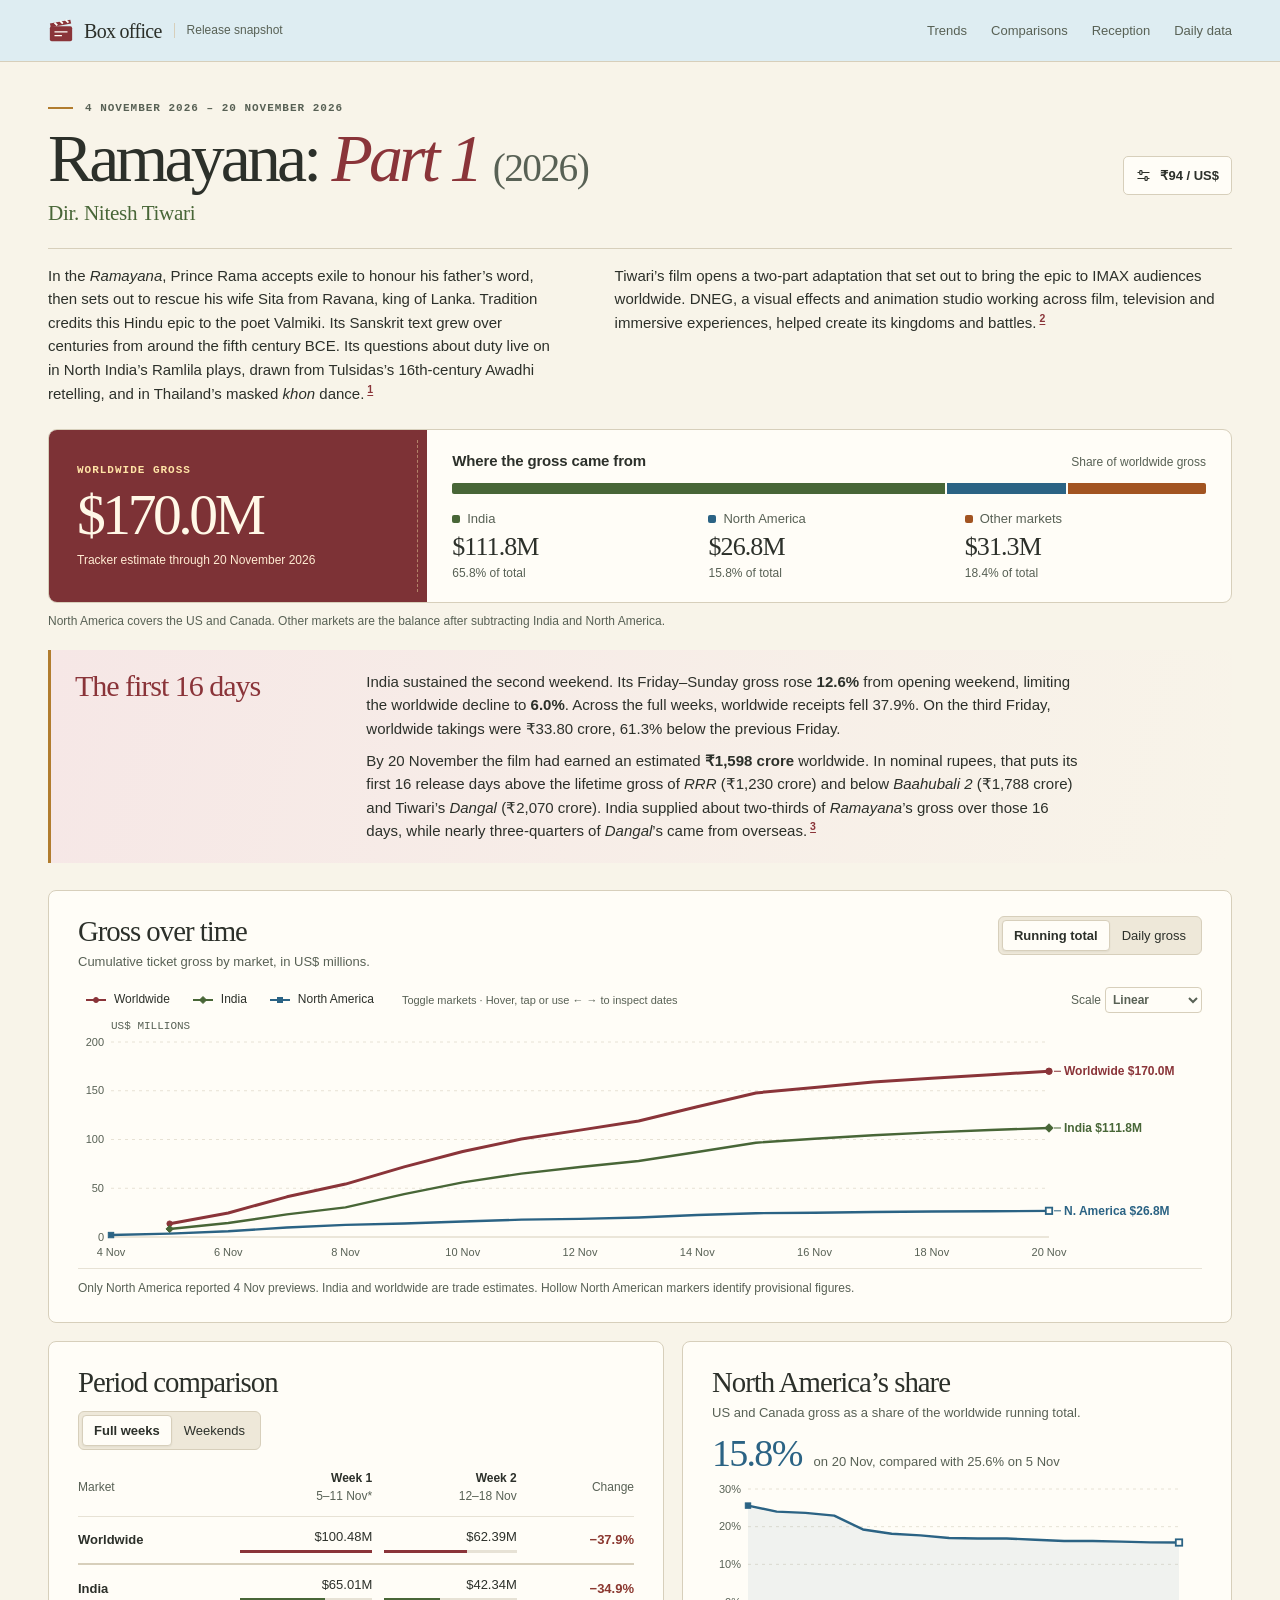
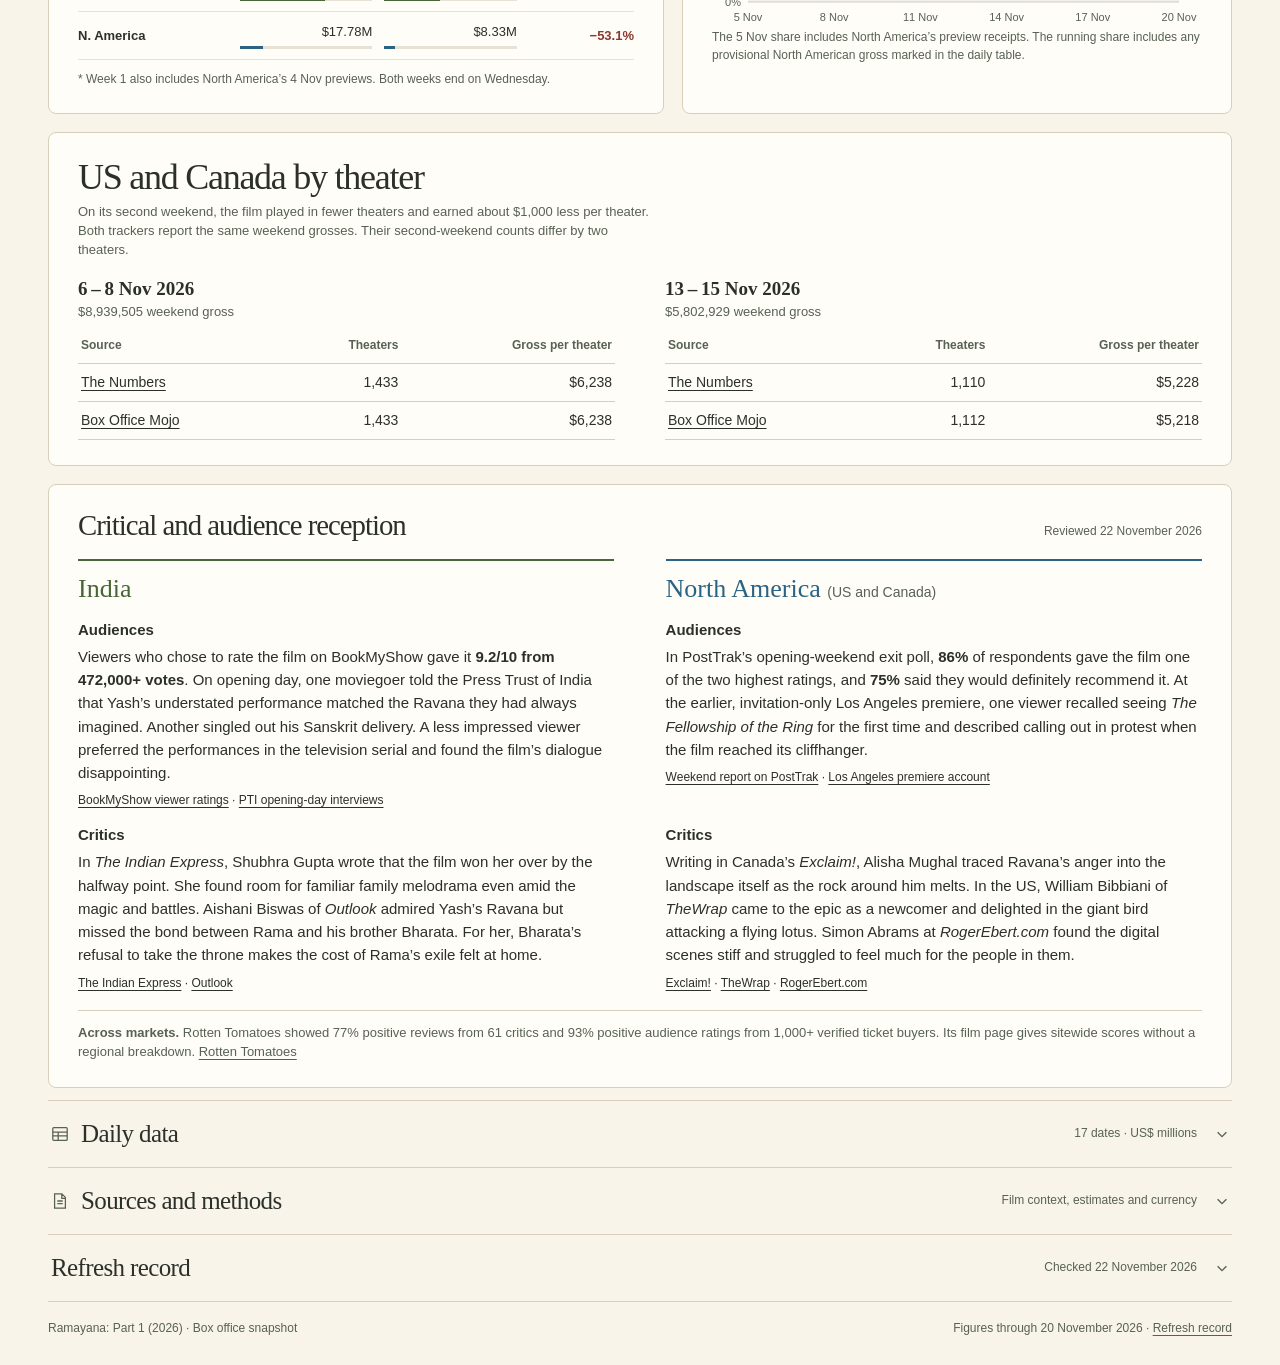
==== ramayana-box-office-snapshot-v2.html @ d7bc1efe "Publish Ramayana box-office snapshot and source ledger" ====
<!doctype html>
<html lang="en">
<head>
<meta charset="utf-8">
<meta name="viewport" content="width=device-width, initial-scale=1">
<meta name="color-scheme" content="light dark">
<title>Ramayana: Part 1 (2026) · Box office snapshot · 20 November 2026</title>
<style>
:root{color-scheme:light dark;--paper:#f8f4e9;--card:#fffdf7;--ink:#2c302a;--muted:#586155;--rule:#d7cfbb;--grid:#e7e2d5;--wash:#eee8d9;--sky:#deedf2;--lotus:#f6e7e6;--weekend:#f2e7ca;--gold:#b17c2e;--lacquer:#7d3236;--ww:#8a3439;--in:#486637;--na:#2b6384;--other:#a25421;--on-dark:#fff8e7;--positive:#3d643b;--negative:#8b3830;--focus:#1d6489;--serif:"Iowan Old Style","Baskerville","Georgia","Times New Roman",serif;--sans:"Inter",-apple-system,BlinkMacSystemFont,"Segoe UI",Arial,sans-serif;--mono:"IBM Plex Mono",Consolas,"Liberation Mono",monospace}
@media(prefers-color-scheme:dark){:root{--paper:#20231f;--card:#282b25;--ink:#f4efdf;--muted:#c0c4b4;--rule:#525446;--grid:#41463a;--wash:#383b31;--sky:#25383f;--lotus:#3a2d31;--weekend:#403b2c;--gold:#d5ab65;--lacquer:#693036;--ww:#ffa6a9;--in:#b0d392;--na:#91c8e9;--other:#e8aa74;--positive:#abd29e;--negative:#ffb0a2;--focus:#a5d8f4}}
*{box-sizing:border-box}html{scroll-behavior:smooth;scroll-padding-top:16px}body{margin:0;background:var(--paper);color:var(--ink);font:15px/1.48 var(--sans);-webkit-font-smoothing:antialiased}
h1,h2,h3,p,figure,dl,dd{margin:0}h1,h2{font:normal 36px/1.08 var(--serif);letter-spacing:-.035em}h3{font-size:16px}a{color:inherit;text-underline-offset:3px}button,input,select{font:inherit;color:inherit}button,select,summary{cursor:pointer}button:focus-visible,a:focus-visible,input:focus-visible,select:focus-visible,summary:focus-visible,[tabindex]:focus-visible{outline:3px solid var(--focus);outline-offset:3px}button{background:transparent;border:0}button[disabled]{cursor:default}input,select{color-scheme:inherit}button,select,.value,.rate-toggle,.figures,table{font-variant-numeric:tabular-nums}svg{display:block}.wrap{width:min(1184px,calc(100% - 80px));margin:auto}.skip{position:absolute;left:12px;top:-80px;padding:10px 16px;background:var(--card);z-index:10}.skip:focus{top:10px}.sr{position:absolute;width:1px;height:1px;margin:-1px;padding:0;overflow:hidden;clip-path:inset(50%);white-space:nowrap}
.mast{background:var(--sky);border-bottom:1px solid var(--rule)}.mast-inner,.brand,nav,.title-row,.section-head,.chart-tools,.disclosure-title,.rate-toggle{display:flex;align-items:center}.mast-inner{min-height:61px;justify-content:space-between;gap:20px}.brand{gap:10px;font:600 20px/1 var(--serif);letter-spacing:-.035em}.brand svg{color:var(--ww);width:26px;height:26px}.brand b{font-weight:normal}.brand small{font:12px/1.2 var(--sans);color:var(--muted);border-left:1px solid var(--rule);padding-left:12px;margin-left:2px;letter-spacing:0}nav{gap:24px}nav a{font-size:13px;text-decoration:none;padding:9px 0;color:var(--muted)}nav a:hover{color:var(--ink);text-decoration:underline}
main{padding-bottom:28px}.hero{padding:34px 0 24px}.meta,.minor{font:600 11px/1.35 var(--mono);letter-spacing:.09em;text-transform:uppercase}.meta{color:var(--muted);display:flex;align-items:center;gap:12px}.meta:before{content:"";width:25px;height:2px;background:var(--gold)}.title-row{justify-content:space-between;gap:20px;margin:8px 0}.hero h1{font-size:clamp(46px,5.3vw,79px);line-height:1.04;letter-spacing:-.057em}.hero h1 em{font-weight:normal;color:var(--ww)}.rate-wrap{position:relative;flex:none}.rate-toggle{gap:9px;background:var(--card);border:1px solid var(--rule);border-radius:5px;padding:9px 12px;font-size:13px;font-weight:600}.rate-toggle svg{width:15px;height:15px}.rate-toggle:hover,select:hover,.legend button:hover{background:var(--wash)}.fx-panel{position:absolute;right:0;top:calc(100% + 6px);width:min(315px,calc(100vw - 36px));z-index:5;box-shadow:0 8px 28px #2817271b;background:var(--card);border:1px solid var(--rule);border-radius:6px;padding:18px}.fx-panel label{font-weight:650;font-size:14px}.fx-row{display:flex;gap:8px;margin:8px 0}.fx-row input{min-width:0;width:7em;padding:8px;border:1px solid var(--rule);border-radius:4px;background:var(--card)}.action{background:var(--ww);color:var(--card);padding:8px 16px;border-radius:4px;font-weight:650}.text-button{color:var(--ww);padding:4px 0;font-size:13px;text-decoration:underline;text-underline-offset:3px}.error{color:var(--negative);font-size:13px}.fx-print{display:none}
.summary{display:grid;grid-template-columns:32% 1fr;border:1px solid var(--rule);border-radius:9px;overflow:hidden;background:var(--card)}.hero-gross{background:var(--lacquer);color:var(--on-dark);padding:23px 28px;position:relative;display:flex;flex-direction:column;justify-content:center}.hero-gross:after{content:"";position:absolute;right:9px;top:10px;bottom:10px;border-left:1px dashed #ead39b80}.hero-gross .minor{color:#ffe3a6}.hero-gross .value{font:normal clamp(45px,4.5vw,70px)/1.1 var(--serif);letter-spacing:-.06em;margin:5px 0}.hero-gross .caption{color:#ffebd3}.breakdown{padding:21px 25px 19px;min-width:0}.market-head{display:flex;justify-content:space-between;align-items:baseline;gap:8px}.market-head .minor{font-family:var(--sans);font-size:15px;letter-spacing:-.01em;text-transform:none}.caption{font-size:12px;color:var(--muted);line-height:1.5}.stack{display:flex;gap:2px;height:11px;border-radius:2px;overflow:hidden;margin:12px 0 15px}.stack span{min-width:0}.market-list{display:grid;grid-template-columns:repeat(3,1fr);gap:15px}.market-name{display:flex;align-items:center;gap:7px;color:var(--muted);font-size:13px}.dot{width:8px;height:8px;border-radius:2px;display:inline-block;background:var(--color);flex:none}.market-stat{font:normal 26px/1.25 var(--serif);letter-spacing:-.035em;margin:2px 0}.market-percent{font-size:12px;color:var(--muted);font-variant-numeric:tabular-nums}.in{--color:var(--in)}.na{--color:var(--na)}.ww{--color:var(--ww)}.other{--color:var(--other)}.overview-note{margin:9px 0 0}
.panel{background:var(--card);border:1px solid var(--rule);border-radius:8px;padding:23px 26px;min-width:0}.trend{margin-top:25px}.section-head{align-items:flex-start;justify-content:space-between;gap:14px}.section-head h2,.pair h2,.appendix h2{font-size:clamp(25px,2.25vw,34px)}.sub{font-size:13px;color:var(--muted);margin:5px 0 0}.seg{display:inline-flex;align-self:flex-start;padding:3px;border:1px solid var(--rule);border-radius:6px;background:var(--wash);flex-shrink:0}.seg button{border:1px solid transparent;border-radius:4px;font-size:13px;line-height:1.2;padding:7px 11px;white-space:nowrap}.seg button[aria-pressed=true]{background:var(--card);border-color:var(--rule);font-weight:650;box-shadow:0 1px 2px #231a2110}.seg button:hover{color:var(--ww)}.chart-tools{justify-content:space-between;gap:10px;margin-top:14px;flex-wrap:wrap}.legend,.view-options{display:flex;gap:5px;align-items:center;flex-wrap:wrap}.legend button{display:inline-flex;gap:7px;align-items:center;padding:5px 9px 5px 6px;border:1px solid transparent;border-radius:4px;font-size:12px}.legend button[aria-pressed=false]{color:var(--muted);text-decoration:line-through;border-color:var(--rule)}.legend button[aria-pressed=false] .swatch{opacity:.44}.swatch{width:22px;height:12px}.view-options{gap:12px}.view-options label{font-size:12px;color:var(--muted)}.view-options select{font-size:12px;font-weight:600;margin-left:4px;background:var(--card);border:1px solid var(--rule);padding:4px 3px;border-radius:4px}
.chart{min-width:0;position:relative}.chart>svg{width:100%;height:auto;overflow:visible;touch-action:pan-y}.axis-text{font:11px var(--sans);fill:var(--muted);font-variant-numeric:tabular-nums}.end-label{font:600 12px var(--sans);font-variant-numeric:tabular-nums}.svg-unit{fill:var(--muted);font:11px var(--mono)}.tip{position:absolute;pointer-events:none;z-index:2;max-width:calc(100% - 8px);padding:10px 13px;border:1px solid var(--rule);border-radius:5px;background:var(--card);box-shadow:0 4px 15px #241a241a;font-size:12px;line-height:1.6;font-variant-numeric:tabular-nums}.tip strong{display:block;border-bottom:1px solid var(--grid);padding-bottom:3px;margin-bottom:4px}.tip .tip-line{display:flex;justify-content:space-between;gap:16px}.tip-line b{font-weight:600}.chart-hint{font:11px/1.5 var(--sans);color:var(--muted);margin:0 auto 0 8px}.chart-note{border-top:1px solid var(--grid);margin-top:5px;padding-top:10px}.profiles{display:grid;grid-template-columns:repeat(3,minmax(0,1fr));gap:17px;margin:14px 0 6px}.profile h3{font-size:13px;font-weight:600}.profile-peak{font-size:12px;color:var(--muted);margin:3px 0}.pair{display:grid;grid-template-columns:1.12fr 1fr;gap:18px;margin:18px 0}.pair .section-head{flex-wrap:wrap}.period-controls{margin-top:13px}.table-scroller{overflow-x:auto}.period-table,.records{width:100%;border-collapse:collapse}.period-table{margin:10px 0}.period-table th,.period-table td,.records th,.records td{padding:10px 6px;border-bottom:1px solid var(--grid);font-size:13px;text-align:right}.period-table th:first-child,.records th:first-child{text-align:left}.period-table th:first-child,.period-table td:first-child,.records th:first-child,.records td:first-child{padding-left:0}.period-table th:last-child,.period-table td:last-child,.records th:last-child,.records td:last-child{padding-right:0}.period-table thead th,.records thead th{font-weight:500;color:var(--muted);font-size:12px}.period-table thead th span{display:block;color:var(--ink);font-weight:600}.period-table tbody th,.records tbody th{font-weight:550}.period-table tbody td{font-variant-numeric:tabular-nums}.period-table .ww-row{border-bottom:2px solid var(--rule)}.behind{display:block;width:100%;height:3px;background:var(--grid);margin-top:4px}.behind i{display:block;height:100%;background:var(--color)}.delta{font-weight:600;color:var(--negative)}.delta.up{color:var(--positive)}.share-fig{display:flex;align-items:baseline;gap:12px;margin-top:12px}.share-fig strong{font:normal 38px/1 var(--serif);letter-spacing:-.045em;color:var(--na)}.share-fig span{font-size:13px;color:var(--muted)}.share .chart{margin-top:6px}.appendix{margin-top:12px}.disclosure{padding:0;border-top:1px solid var(--rule)}.disclosure:last-of-type{border-bottom:1px solid var(--rule)}summary{list-style:none}summary::-webkit-details-marker{display:none}.disclosure summary{display:flex;justify-content:space-between;align-items:center;gap:16px;padding:18px 3px}.disclosure-title{gap:12px;font:normal 25px/1.2 var(--serif);letter-spacing:-.025em}.disclosure-title svg{width:18px;height:18px;color:var(--muted)}.summary-tail{display:flex;gap:18px;align-items:center;font-size:12px;color:var(--muted)}.chev{width:14px;height:14px;display:block}.disclosure[open]>summary .chev{transform:rotate(180deg)}.disclosure[open] .disclosure-body{padding:0 3px 20px}.data-tools{display:flex;align-items:center;justify-content:space-between;gap:8px;flex-wrap:wrap;margin:5px 0 10px}.records{min-width:285px}.records th,.records td{padding:7px 8px}.records th small{display:block;font:normal 11px var(--sans);color:var(--muted)}.records th abbr{text-decoration:none}.records tbody tr:nth-child(even){background:var(--card)}.notes-grid{display:grid;grid-template-columns:repeat(2,1fr);gap:18px 28px;max-width:1050px}.notes-grid h3{font-size:14px;margin-bottom:4px}.notes-grid p{font-size:13px;color:var(--muted);line-height:1.6}.notes-grid .refs{margin-top:3px}.notes-grid a{color:var(--ww)}footer{display:flex;justify-content:space-between;gap:20px;margin-top:18px;font-size:12px;color:var(--muted)}[hidden]{display:none!important}
.film-heading{min-width:0}
.hero h1 .year{display:inline-block;font-size:.58em;letter-spacing:-.04em;color:var(--muted)}
.hero .director{font:normal clamp(18px,1.65vw,23px)/1.3 var(--serif);letter-spacing:-.015em;color:var(--in);margin-top:6px}
.intro-copy{display:grid;grid-template-columns:minmax(0,.91fr) minmax(0,1.09fr);gap:clamp(24px,4vw,52px);margin-top:20px;border-top:1px solid var(--rule);padding-top:15px}
.intro-copy p,.reading-copy p{font:normal 15px/1.57 var(--sans);color:var(--ink);text-wrap:pretty}
.note-ref{display:inline-block;vertical-align:super;font:650 .7em/1 var(--sans);color:var(--ww);text-decoration:underline;text-underline-offset:2px;padding:1px 3px}
.reading{display:grid;grid-template-columns:minmax(0,.32fr) minmax(0,1fr);gap:22px;margin:20px 0 0;padding:20px 24px;background:linear-gradient(105deg,var(--lotus),var(--paper));border-left:3px solid var(--gold);border-radius:0 6px 6px 0}
.reading h2{font-size:clamp(25px,2.35vw,34px);color:var(--ww)}
.reading-copy{max-width:86ch}.reading-copy p+p{margin-top:8px}.reading-copy strong{font-weight:650}
@media(max-width:730px){.intro-copy,.reading{grid-template-columns:1fr;gap:10px}.intro-copy{margin-top:12px;padding-top:12px}.reading{padding:15px 16px}.intro-copy p,.reading-copy p{font-size:14px}}
@media print{.intro-copy,.reading{display:block}.intro-copy p+p,.reading h2{margin-bottom:6px}.intro-copy p+p{margin-top:6px}.intro-copy p,.reading-copy p{font-size:10pt;line-height:1.4}.reading{break-inside:avoid;padding:10px 15px}}
@media(min-width:1250px){.hero{padding-top:39px}.panel{padding:25px 29px}.trend{margin-top:27px}}
.screen-help{display:none}@media(min-width:980px){.screen-help{display:block}}
@media(max-width:900px){.wrap{width:calc(100% - 40px)}.summary{grid-template-columns:30% 1fr}.hero-gross{padding:22px}.breakdown{padding:20px}.pair{grid-template-columns:1fr 1fr;gap:12px}.panel{padding:18px}.period-table th,.period-table td{padding:8px 3px}.profiles{gap:10px}.notes-grid{gap:15px}}
@media(max-width:730px){.wrap{width:calc(100% - 30px)}.mast-inner{min-height:51px}.brand{font-size:18px}.brand small{display:none}nav{gap:14px}nav a{font-size:12px}.hero{padding:24px 0 18px}.title-row{align-items:flex-start;flex-direction:column;gap:10px;margin:9px 0}.hero h1{font-size:clamp(43px,8.5vw,60px)}.rate-wrap{order:2}.rate-toggle{padding:5px 8px;font-size:12px}.fx-panel{left:0;right:auto}.summary{grid-template-columns:1fr}.hero-gross{padding:16px 18px;display:grid;grid-template-columns:1fr auto;align-items:center;gap:0 10px}.hero-gross:after{display:none}.hero-gross .value{grid-column:2;grid-row:1 / 3;font-size:48px;margin:0}.hero-gross .caption{grid-column:1}.breakdown{padding:16px 18px}.market-stat{font-size:24px}.pair{grid-template-columns:1fr}.profiles{grid-template-columns:1fr;gap:15px}.profile:not(:first-child){border-top:1px solid var(--grid);padding-top:10px}.notes-grid{grid-template-columns:1fr}.section-head{flex-wrap:wrap}.chart-tools{margin-top:10px}.trend{margin-top:18px}.pair .section-head{align-items:center}.period-table th,.period-table td{padding:9px 4px}.title-row .rate-wrap{margin-bottom:2px}}
@media(max-width:490px){.wrap{width:calc(100% - 24px)}.mast-inner{gap:7px}nav{gap:10px}.brand{gap:5px}nav a{font-size:11px}.brand svg{width:22px}.panel{padding:15px 12px}.market-list{gap:5px}.market-name{font-size:11px;gap:4px}.market-stat{font-size:22px}.market-percent{font-size:11px}.market-head .caption{font-size:10px}.summary-tail .optional{display:none}.hero-gross{padding:15px}.breakdown{padding:14px}.legend{gap:2px}.legend button{padding:4px 4px 4px 0;font-size:11px;gap:4px}.seg button{padding:7px 9px}.view-options{gap:6px}.chart-tools{gap:4px}.records th,.records td{font-size:12px;padding:8px 2px}.records thead th{font-size:11px}.data-tools{align-items:flex-start}.disclosure-title{font-size:22px}.share-fig span{font-size:12px}.market-head{flex-wrap:wrap}footer{flex-wrap:wrap;gap:4px}.minor,.meta{font-size:10px}.overview-note{margin-top:8px}}
@media(prefers-reduced-motion:reduce){html{scroll-behavior:auto}}
@media print{@page{size:auto;margin:13mm}:root{color-scheme:light;--paper:white;--card:white;--ink:#242923;--muted:#515b50;--rule:#bfbba9;--grid:#deddd2;--wash:#f2eee3;--sky:#e5eff2;--lotus:#f9efee;--weekend:#f2e7ca;--gold:#94702e;--ww:#8a3439;--in:#486637;--na:#2b6384;--other:#a25421;--lacquer:#7d3236;--positive:#3d643b;--negative:#8b3830}*{print-color-adjust:exact;-webkit-print-color-adjust:exact}body{font-size:11pt}html{scroll-behavior:auto}.wrap{width:100%}.mast-inner{min-height:32px}.hero{padding:12px 0}.hero h1{font-size:42px}.brand small{display:inline}.rate-wrap,nav,.seg,.view-options,.tip,.chev,.skip,.chart-hint,.summary-tail,.data-tools,.chart-crosshair{display:none!important}.fx-print{display:block;font-size:10pt;color:var(--muted)}.title-row{flex-direction:row;align-items:center}.summary{grid-template-columns:30% 1fr}.hero-gross{display:flex;align-items:flex-start;padding:15px}.hero-gross .value{font-size:40px}.breakdown{padding:12px}.panel{break-inside:avoid;padding:14px}.trend{margin-top:14px}.pair{display:block}.pair .panel{margin:12px 0}.chart-note,.caption,.sub{font-size:9pt}.legend button{color:var(--ink)}.profiles{grid-template-columns:repeat(3,1fr)}.profile{border:0!important}.notes-grid{grid-template-columns:1fr 1fr}.appendix{break-before:page}.disclosure>summary{padding:10px 0}.records th,.records td{font-size:9pt;padding:3px 4px}.records thead{display:table-header-group}.records tr,.notes-grid>div{break-inside:avoid}.disclosure-body .table-scroller{overflow:visible}.data-view[hidden]{display:block!important}.data-view + .data-view{margin-top:16px}.print-title{display:table-caption!important;position:static;width:auto;height:auto;margin:0;clip-path:none;text-align:left;font-weight:bold;white-space:normal}.chart .axis-text,.chart .end-label{font-size:12px}.print-hide{display:none!important}}
.refresh-body{display:grid;gap:20px}.refresh-body h3{font:600 18px/1.3 var(--serif);margin-bottom:6px}.refresh-body p,.refresh-body li,.refresh-body dd{font-size:14px}.refresh-body p+p{margin-top:6px}.refresh-body ul,.refresh-body ol{padding-left:20px;margin:6px 0}.refresh-body li+li{margin-top:8px}.refresh-body dt{font-weight:650}.refresh-body dd{margin:3px 0 10px}.refresh-body .review-next{border-left:3px solid var(--gold);padding-left:12px}.refresh-body .review-links{color:var(--muted);font-size:13px}.refresh-body details{padding-top:12px;border-top:1px solid var(--rule)}.refresh-body details summary{font-weight:650}.refresh-body details[open] summary{margin-bottom:10px}
.refresh-body p,.refresh-body dd{max-width:86ch}.refresh-body details summary{display:list-item;padding:6px 0}.refresh-body details summary::marker{color:var(--muted)}
.theaters{margin-top:18px}.theaters .sub{max-width:80ch}.theater-weekends{display:grid;grid-template-columns:repeat(2,minmax(0,1fr));gap:clamp(18px,4vw,50px);margin-top:18px}
.theater-weekends table{width:100%;border-collapse:collapse;font-variant-numeric:tabular-nums}.theater-weekends caption{text-align:left;font:600 19px/1.3 var(--serif);color:var(--ink);padding-bottom:8px}.theater-weekends caption span{display:block;color:var(--muted);font:500 13px/1.5 var(--sans)}
.theater-weekends th,.theater-weekends td{text-align:right;padding:8px 3px;border-bottom:1px solid var(--rule);font-size:14px}.theater-weekends thead th{font-size:12px;color:var(--muted)}.theater-weekends th:first-child{text-align:left}.theater-weekends tbody th{font-weight:500}
@media(max-width:730px){.theater-weekends{grid-template-columns:1fr}}
.reception{margin-top:18px}
.reception .section-head{align-items:baseline;gap:8px 18px}
.reception-grid{display:grid;grid-template-columns:repeat(2,minmax(0,1fr));column-gap:clamp(24px,4vw,52px);row-gap:15px;margin-top:18px}
.reception-region{min-width:0;display:grid;grid-template-rows:subgrid;grid-row:span 3}
.reception-region h3{padding-top:12px;border-top:2px solid currentColor;font:normal 26px/1.2 var(--serif);color:var(--in)}
.reception-region:last-child h3{color:var(--na)}
.reception-region h3 small{color:var(--muted);font:normal 14px/1.4 var(--sans)}
.reception-region h4{margin:0 0 5px;font:600 15px/1.4 var(--sans)}
.reception-region p{margin:0;font:normal 15px/1.55 var(--sans)}
.reception-region .refs{margin-top:7px;font-size:12px;line-height:1.5}
.reception-context{border-top:1px solid var(--rule);padding-top:12px;margin-top:18px;color:var(--muted);font-size:13px;line-height:1.5}
@media(max-width:730px){.reception-grid{grid-template-columns:1fr;row-gap:24px}.reception-region{display:block}.reception-region>div{margin-top:12px}}
@media print{.reception{break-inside:auto}.reception-region>div{break-inside:avoid}.reception-region h3,.reception-region h4{break-after:avoid}}
</style>
<noscript><style>.js-only{display:none!important}.fx-print{display:block}.data-view[hidden]{display:block!important}.data-view{margin:12px 0}.print-title{position:static;width:auto;height:auto;clip-path:none;text-align:left}.legend button{cursor:default}</style></noscript>
</head>
<body>
<a class="skip" href="#figures">Skip to box office figures</a>
<header class="mast"><div class="wrap mast-inner">
<div class="brand"><svg viewBox="0 0 28 28" fill="none" aria-hidden="true"><rect x="2" y="9" width="24" height="16" rx="2" fill="currentColor"/><path d="m2 6 22-4 1 4L3 10z" fill="currentColor"/><path d="m7 5 3 3m3-5 3 3m3-4 3 3" stroke="var(--card)" stroke-width="2"/><path d="M7 15h14m-14 4h8" stroke="var(--card)" stroke-width="1.2"/></svg><b>Box office</b><small>Release snapshot</small></div>
<nav aria-label="Report sections"><a href="#trends">Trends</a><a href="#periods">Comparisons</a><a href="#reception">Reception</a><a href="#data" data-open="data">Daily data</a></nav>
</div></header>
<main class="wrap" id="overview">
<header class="hero"><p class="meta"><!-- snapshot date-range -->4 November 2026 – 20 November 2026<!-- end date-range --></p>
<div class="title-row"><div class="film-heading"><h1>Ramayana: <em>Part 1</em> <span class="year">(2026)</span></h1><h2 class="director">Dir. Nitesh Tiwari</h2></div>
<div class="rate-wrap js-only"><button id="rate-toggle" class="rate-toggle" aria-expanded="false" aria-controls="fx-panel" aria-label="Adjust exchange rate, currently ₹94 per US dollar"><svg viewBox="0 0 20 20" fill="none" stroke="currentColor" stroke-width="1.5" aria-hidden="true"><path d="M2 6h16M2 14h16"/><rect x="5" y="3.5" width="3" height="5" rx="1" fill="var(--card)"/><rect x="12" y="11.5" width="3" height="5" rx="1" fill="var(--card)"/></svg><span id="rate-display">₹94 / US$</span></button>
<form id="fx-panel" class="fx-panel" hidden novalidate><label for="rate">Rupees per US dollar</label><div class="fx-row"><input id="rate" type="number" inputmode="decimal" min="50" max="150" step="0.1" required value="94" aria-describedby="fx-help fx-error"><button class="action" type="submit">Apply</button></div><p class="caption" id="fx-help">Converts India and worldwide grosses from rupees. North America is reported in US dollars.</p><p class="error" id="fx-error" role="alert"></p><button type="button" class="text-button" id="reset-rate">Reset to ₹94</button></form></div><p class="fx-print" id="fx-print">₹94 per US dollar</p></div>
<div class="intro-copy">
<p>In the <em>Ramayana</em>, Prince Rama accepts exile to honour his father’s word, then sets out to rescue his wife Sita from Ravana, king of Lanka. Tradition credits this Hindu epic to the poet Valmiki. Its Sanskrit text grew over centuries from around the fifth century BCE. Its questions about duty live on in North India’s Ramlila plays, drawn from Tulsidas’s 16th-century Awadhi retelling, and in Thailand’s masked <em>khon</em> dance.<a class="note-ref" href="#epic-sources" data-open="sources" aria-label="Source 1, the epic and its retellings">1</a></p>
<p>Tiwari’s film opens a two-part adaptation that set out to bring the epic to IMAX audiences worldwide. DNEG, a visual effects and animation studio working across film, television and immersive experiences, helped create its kingdoms and battles.<a class="note-ref" href="#film-sources" data-open="sources" aria-label="Source 2, production and reception">2</a></p>
</div></header>
<section id="figures" class="summary" aria-label="Worldwide gross and market breakdown">
<div class="hero-gross"><h2 class="minor">Worldwide gross</h2><p class="value" id="ww-total"><!-- snapshot ww-total -->$170.0M<!-- end ww-total --></p><p class="caption"><!-- snapshot estimate-through -->Tracker estimate through 20 November 2026<!-- end estimate-through --></p></div>
<div class="breakdown"><div class="market-head"><h3 class="minor">Where the gross came from</h3><span class="caption">Share of worldwide gross</span></div><div id="stack" class="stack" aria-hidden="true"><!-- snapshot stack --><span class="in" style="flex:111.8031914893617;background:var(--color)"></span><span class="na" style="flex:26.843871999999998;background:var(--color)"></span><span class="other" style="flex:31.34761736170217;background:var(--color)"></span><!-- end stack --></div><dl class="market-list" id="market-list"><!-- snapshot market-list --><div class="in"><dt class="market-name"><i class="dot" aria-hidden="true"></i>India</dt><dd class="market-stat">$111.8M</dd><dd class="market-percent">65.8% of total</dd></div><div class="na"><dt class="market-name"><i class="dot" aria-hidden="true"></i>North America</dt><dd class="market-stat">$26.8M</dd><dd class="market-percent">15.8% of total</dd></div><div class="other"><dt class="market-name"><i class="dot" aria-hidden="true"></i>Other markets</dt><dd class="market-stat">$31.3M</dd><dd class="market-percent">18.4% of total</dd></div><!-- end market-list --></dl></div>
</section>
<p class="caption overview-note">North America covers the US and Canada. Other markets are the balance after subtracting India and North America.</p>
<section class="reading" aria-labelledby="reading-title">
<h2 id="reading-title">The first 16 days</h2>
<div class="reading-copy"><p id="lead"><!-- snapshot lead -->India sustained the second weekend. Its Friday–Sunday gross rose <strong>12.6%</strong> from opening weekend, limiting the worldwide decline to <strong>6.0%</strong>. Across the full weeks, worldwide receipts fell 37.9%. On the third Friday, worldwide takings were ₹33.80 crore, 61.3% below the previous Friday.<!-- end lead --></p>
<p>By 20 November the film had earned an estimated <strong id="world-crore"><!-- snapshot world-crore -->₹1,598 crore<!-- end world-crore --></strong> worldwide. In nominal rupees, that puts its first 16 release days above the lifetime gross of <em>RRR</em> (₹1,230 crore) and below <em>Baahubali 2</em> (₹1,788 crore) and Tiwari’s <em>Dangal</em> (₹2,070 crore). India supplied about two-thirds of <em>Ramayana</em>’s gross over those 16 days, while nearly three-quarters of <em>Dangal</em>’s came from overseas.<a class="note-ref" href="#benchmark-sources" data-open="sources" aria-label="Source 3, worldwide gross comparisons">3</a></p></div>
</section>
<section class="panel trend" id="trends" aria-labelledby="trend-heading"><div class="section-head"><div><h2 id="trend-heading">Gross over time</h2><p class="sub" id="trend-sub">Cumulative ticket gross by market, in US$ millions.</p></div><div class="seg js-only" role="group" aria-label="Gross measure"><button data-measure="cum" aria-pressed="true">Running total</button><button data-measure="daily" aria-pressed="false">Daily gross</button></div></div>
<div class="chart-tools"><div class="legend" id="legend" role="group" aria-label="Markets shown on chart"><button type="button" data-market="ww" aria-pressed="true" aria-label="Show Worldwide"><svg class="swatch" viewBox="0 0 22 12" aria-hidden="true"><path d="M1 6h20" stroke="var(--ww)" stroke-width="2"/><circle cx="11" cy="6" r="2.5" fill="var(--ww)" stroke="var(--ww)" stroke-width="1"/></svg>Worldwide</button><button type="button" data-market="in" aria-pressed="true" aria-label="Show India"><svg class="swatch" viewBox="0 0 22 12" aria-hidden="true"><path d="M1 6h20" stroke="var(--in)" stroke-width="2"/><path d="M11 2.5l3.5 3.5 l-3.5 3.5 l-3.5 -3.5z" fill="var(--in)" stroke="var(--in)" stroke-width="1"/></svg>India</button><button type="button" data-market="na" aria-pressed="true" aria-label="Show North America"><svg class="swatch" viewBox="0 0 22 12" aria-hidden="true"><path d="M1 6h20" stroke="var(--na)" stroke-width="2"/><rect x="8.5" y="3.5" width="5" height="5" fill="var(--na)" stroke="var(--na)" stroke-width="1"/></svg>North America</button></div><span class="chart-hint screen-help js-only">Toggle markets · Hover, tap or use ← → to inspect dates</span><div class="view-options js-only"><label id="layout-control" hidden>View<select id="layout"><option value="combined">Combined lines</option><option value="separate">Market panels</option></select></label><label id="scale-control">Scale<select id="scale"><option value="linear">Linear</option><option value="log">Logarithmic</option></select></label></div></div>
<p class="sr" id="chart-help">Use left and right arrow keys to inspect dates. Home and End move to the first and last date. Press Escape to close the readout. Exact values are in the daily data tables.</p>
<div id="main-chart" class="chart" tabindex="0" role="group" aria-label="Gross over time, inspect dates" aria-describedby="chart-help"><!-- snapshot main-chart --><svg viewBox="0 0 1090 248" role="img" aria-label="Cumulative gross by market. Worldwide on 20 Nov, $170.0M. India on 20 Nov, $111.8M. North America on 20 Nov, $26.8M." data-xmin="33" data-xmax="937" data-start="0" data-stop="16"><title>Cumulative gross by market</title><text x="33" y="14" text-anchor="start" class="svg-unit" >US$ MILLIONS</text><line x1="33" y1="222" x2="937" y2="222" stroke="var(--rule)" /><text x="26" y="225.5" text-anchor="end" class="axis-text" >0</text><line x1="33" y1="173.25" x2="937" y2="173.25" stroke="var(--grid)" stroke-dasharray="3 4"/><text x="26" y="176.75" text-anchor="end" class="axis-text" >50</text><line x1="33" y1="124.5" x2="937" y2="124.5" stroke="var(--grid)" stroke-dasharray="3 4"/><text x="26" y="128" text-anchor="end" class="axis-text" >100</text><line x1="33" y1="75.75" x2="937" y2="75.75" stroke="var(--grid)" stroke-dasharray="3 4"/><text x="26" y="79.25" text-anchor="end" class="axis-text" >150</text><line x1="33" y1="27" x2="937" y2="27" stroke="var(--grid)" stroke-dasharray="3 4"/><text x="26" y="30.5" text-anchor="end" class="axis-text" >200</text><text x="33" y="241" text-anchor="middle" class="axis-text" >4 Nov</text><text x="146" y="241" text-anchor="middle" class="axis-text" >6 Nov</text><text x="259" y="241" text-anchor="middle" class="axis-text" >8 Nov</text><text x="372" y="241" text-anchor="middle" class="axis-text" >10 Nov</text><text x="485" y="241" text-anchor="middle" class="axis-text" >12 Nov</text><text x="598" y="241" text-anchor="middle" class="axis-text" >14 Nov</text><text x="711" y="241" text-anchor="middle" class="axis-text" >16 Nov</text><text x="824" y="241" text-anchor="middle" class="axis-text" >18 Nov</text><text x="937" y="241" text-anchor="middle" class="axis-text" >20 Nov</text><path d="M89.50,208.65 L146.00,197.93 L202.50,181.83 L259.00,169.08 L315.50,151.89 L372.00,136.43 L428.50,124.03 L485.00,115.11 L541.50,106.04 L598.00,91.83 L654.50,77.93 L711.00,72.40 L767.50,67.10 L824.00,63.19 L880.50,59.76 L937.00,56.26" stroke="var(--ww)" fill="none" stroke-width="3" stroke-linejoin="round" stroke-linecap="round"/><circle cx="89.5" cy="208.64561170212767" r="2.7" fill="var(--ww)" stroke="var(--ww)" stroke-width="1"/><circle cx="937" cy="56.25518617021274" r="3.2" fill="var(--ww)" stroke="var(--ww)" stroke-width="1"/><path d="M89.50,213.96 L146.00,208.02 L202.50,199.36 L259.00,192.42 L315.50,179.07 L372.00,167.39 L428.50,158.62 L485.00,151.98 L541.50,146.02 L598.00,137.00 L654.50,127.72 L711.00,123.75 L767.50,120.21 L824.00,117.34 L880.50,114.94 L937.00,112.99" stroke="var(--in)" fill="none" stroke-width="2.4" stroke-linejoin="round" stroke-linecap="round"/><path d="M89.5 210.2614361702128l3.7 3.7 l-3.7 3.7 l-3.7 -3.7z" fill="var(--in)" stroke="var(--in)" stroke-width="1"/><path d="M937 108.79188829787235l4.2 4.2 l-4.2 4.2 l-4.2 -4.2z" fill="var(--in)" stroke="var(--in)" stroke-width="1"/><path d="M33.00,220.05 L89.50,218.58 L146.00,216.22 L202.50,212.49 L259.00,209.87 L315.50,208.50 L372.00,206.49 L428.50,204.67 L485.00,203.83 L541.50,202.44 L598.00,200.04 L654.50,198.18 L711.00,197.75 L767.50,196.94 L824.00,196.54 L880.50,196.31 L937.00,195.83" stroke="var(--na)" fill="none" stroke-width="2.4" stroke-linejoin="round" stroke-linecap="round"/><rect x="30.3" y="217.35000000000002" width="5.4" height="5.4" fill="var(--na)" stroke="var(--na)" stroke-width="1"/><rect x="933.8" y="192.62722480000002" width="6.4" height="6.4" fill="var(--card)" stroke="var(--na)" stroke-width="1.8"/><line x1="942" y1="56.25518617021274" x2="949" y2="56.25518617021274" stroke="var(--ww)" /><text x="952" y="60.25518617021274" text-anchor="start" class="end-label" fill="var(--ww)">Worldwide  $170.0M</text><line x1="942" y1="112.99188829787235" x2="949" y2="112.99188829787235" stroke="var(--in)" /><text x="952" y="116.99188829787235" text-anchor="start" class="end-label" fill="var(--in)">India  $111.8M</text><line x1="942" y1="195.8272248" x2="949" y2="195.8272248" stroke="var(--na)" /><text x="952" y="199.8272248" text-anchor="start" class="end-label" fill="var(--na)">N. America  $26.8M</text><line class="chart-crosshair" x1="0" x2="0" y1="27" y2="222" stroke="var(--muted)" stroke-dasharray="3 3" visibility="hidden"/></svg><!-- end main-chart --></div>
<div id="profiles" class="profiles" hidden></div>
<p class="caption chart-note">Only North America reported 4 Nov previews. India and worldwide are trade estimates. Hollow North American markers identify provisional figures.</p>
</section>
<div class="pair">
<section id="periods" class="panel" aria-labelledby="period-heading"><div class="section-head"><h2 id="period-heading">Period comparison</h2></div>
<div class="seg period-controls js-only" role="group" aria-label="Comparison period"><button data-period="week" aria-pressed="true">Full weeks</button><button data-period="weekend" aria-pressed="false">Weekends</button></div>
<div id="period-table"><!-- snapshot period-table --><table class="period-table"><caption class="sr">Weekly comparison in millions of US dollars</caption><colgroup><col style="width:28%"><col style="width:26%"><col style="width:26%"><col style="width:20%"></colgroup><thead><tr><th scope="col">Market</th><th scope="col"><span>Week 1</span>5–11 Nov*</th><th scope="col"><span>Week 2</span>12–18 Nov</th><th scope="col">Change</th></tr></thead><tbody><tr class="ww ww-row"><th scope="row">Worldwide</th><td>$100.48M<span class="behind" aria-hidden="true"><i style="width:100.000%"></i></span></td><td>$62.39M<span class="behind" aria-hidden="true"><i style="width:62.093%"></i></span></td><td class="delta ">−37.9%</td></tr><tr class="in in-row"><th scope="row">India</th><td>$65.01M<span class="behind" aria-hidden="true"><i style="width:64.692%"></i></span></td><td>$42.34M<span class="behind" aria-hidden="true"><i style="width:42.136%"></i></span></td><td class="delta ">−34.9%</td></tr><tr class="na na-row"><th scope="row">N. America</th><td>$17.78M<span class="behind" aria-hidden="true"><i style="width:17.690%"></i></span></td><td>$8.33M<span class="behind" aria-hidden="true"><i style="width:8.292%"></i></span></td><td class="delta ">−53.1%</td></tr></tbody></table><!-- end period-table --></div><p class="caption" id="period-note"><!-- snapshot period-note -->* Week 1 also includes North America’s 4 Nov previews. Both weeks end on Wednesday.<!-- end period-note --></p></section>
<section class="panel share" aria-labelledby="share-heading"><h2 id="share-heading">North America’s share</h2><p class="sub">US and Canada gross as a share of the worldwide running total.</p><div class="share-fig" id="share-fig"><!-- snapshot share-fig --><strong>15.8%</strong><span>on 20 Nov, compared with 25.6% on 5 Nov</span><!-- end share-fig --></div><div class="chart" id="share-chart" tabindex="0" role="group" aria-label="North America share, inspect dates" aria-describedby="chart-help"><!-- snapshot share-chart --><svg viewBox="0 0 455 150" role="img" aria-label="North America’s share of worldwide cumulative gross. North America on 20 Nov, 15.8%." data-xmin="36" data-xmax="432" data-start="1" data-stop="16"><title>North America’s share of worldwide cumulative gross</title><line x1="36" y1="124" x2="432" y2="124" stroke="var(--rule)" /><text x="29" y="127.5" text-anchor="end" class="axis-text" >0%</text><line x1="36" y1="86.33333333333334" x2="432" y2="86.33333333333334" stroke="var(--grid)" stroke-dasharray="3 4"/><text x="29" y="89.83333333333334" text-anchor="end" class="axis-text" >10%</text><line x1="36" y1="48.66666666666667" x2="432" y2="48.66666666666667" stroke="var(--grid)" stroke-dasharray="3 4"/><text x="29" y="52.16666666666667" text-anchor="end" class="axis-text" >20%</text><line x1="36" y1="11" x2="432" y2="11" stroke="var(--grid)" stroke-dasharray="3 4"/><text x="29" y="14.5" text-anchor="end" class="axis-text" >30%</text><text x="36" y="143" text-anchor="middle" class="axis-text" >5 Nov</text><text x="115.2" y="143" text-anchor="middle" class="axis-text" >8 Nov</text><text x="194.4" y="143" text-anchor="middle" class="axis-text" >11 Nov</text><text x="273.6" y="143" text-anchor="middle" class="axis-text" >14 Nov</text><text x="352.8" y="143" text-anchor="middle" class="axis-text" >17 Nov</text><text x="432" y="143" text-anchor="middle" class="axis-text" >20 Nov</text><path d="M36.00,27.59 L62.40,33.62 L88.80,34.86 L115.20,37.63 L141.60,51.44 L168.00,55.75 L194.40,57.37 L220.80,59.99 L247.20,60.47 L273.60,60.45 L300.00,61.72 L326.40,62.94 L352.80,63.05 L379.20,63.62 L405.60,64.37 L432.00,64.52 L432,124 L36,124Z" fill="var(--na)" fill-opacity=".07"/><path d="M36.00,27.59 L62.40,33.62 L88.80,34.86 L115.20,37.63 L141.60,51.44 L168.00,55.75 L194.40,57.37 L220.80,59.99 L247.20,60.47 L273.60,60.45 L300.00,61.72 L326.40,62.94 L352.80,63.05 L379.20,63.62 L405.60,64.37 L432.00,64.52" stroke="var(--na)" fill="none" stroke-width="2.4" stroke-linejoin="round" stroke-linecap="round"/><rect x="33.3" y="24.892610475080904" width="5.4" height="5.4" fill="var(--na)" stroke="var(--na)" stroke-width="1"/><rect x="428.8" y="61.320540195458776" width="6.4" height="6.4" fill="var(--card)" stroke="var(--na)" stroke-width="1.8"/><line class="chart-crosshair" x1="0" x2="0" y1="11" y2="124" stroke="var(--muted)" stroke-dasharray="3 3" visibility="hidden"/></svg><!-- end share-chart --></div><p class="caption">The 5 Nov share includes North America’s preview receipts. The running share includes any provisional North American gross marked in the daily table.</p></section>
</div>
<section id="theaters" class="panel theaters" aria-labelledby="theater-heading">
<h2 id="theater-heading">US and Canada by theater</h2>
<p class="sub">On its second weekend, the film played in fewer theaters and earned about $1,000 less per theater. Both trackers report the same weekend grosses. Their second-weekend counts differ by two theaters.</p>
<div class="theater-weekends"><!-- snapshot theater-weekends --><table><caption>6 – 8 Nov 2026<span>$8,939,505 weekend gross</span></caption><thead><tr><th scope="col">Source</th><th scope="col">Theaters</th><th scope="col">Gross per theater</th></tr></thead><tbody><tr><th scope="row"><a href="https://www.the-numbers.com/movie/Ramayana-Part-1-(2026-India)">The Numbers</a></th><td>1,433</td><td>$6,238</td></tr><tr><th scope="row"><a href="https://www.boxofficemojo.com/release/rl2471264513/weekend/">Box Office Mojo</a></th><td>1,433</td><td>$6,238</td></tr></tbody></table>
<table><caption>13 – 15 Nov 2026<span>$5,802,929 weekend gross</span></caption><thead><tr><th scope="col">Source</th><th scope="col">Theaters</th><th scope="col">Gross per theater</th></tr></thead><tbody><tr><th scope="row"><a href="https://www.the-numbers.com/movie/Ramayana-Part-1-(2026-India)">The Numbers</a></th><td>1,110</td><td>$5,228</td></tr><tr><th scope="row"><a href="https://www.boxofficemojo.com/release/rl2471264513/weekend/">Box Office Mojo</a></th><td>1,112</td><td>$5,218</td></tr></tbody></table><!-- end theater-weekends --></div>
</section>
<section id="reception" class="panel reception" aria-labelledby="reception-heading">
<div class="section-head"><h2 id="reception-heading">Critical and audience reception</h2><p class="caption">Reviewed <time datetime="2026-11-22">22 November 2026</time></p></div>
<div class="reception-grid">
<section class="reception-region" aria-labelledby="india-reception"><h3 id="india-reception">India</h3>
<div><h4>Audiences</h4>
<p>Viewers who chose to rate the film on BookMyShow gave it <strong>9.2/10 from 472,000+ votes</strong>. On opening day, one moviegoer told the Press Trust of India that Yash’s understated performance matched the Ravana they had always imagined. Another singled out his Sanskrit delivery. A less impressed viewer preferred the performances in the television serial and found the film’s dialogue disappointing.</p>
<p class="refs"><a href="https://in.bookmyshow.com/movies/masl/ramayana/ET00451914">BookMyShow viewer ratings</a> · <a href="https://www.theweek.in/wire-updates/entertainment/2026/11/05/ramayana-gets-thumbs-up-from-moviegoers-yash-ranbir-win-praise1.amp.html">PTI opening-day interviews</a></p></div>
<div><h4>Critics</h4>
<p>In <em>The Indian Express</em>, Shubhra Gupta wrote that the film won her over by the halfway point. She found room for familiar family melodrama even amid the magic and battles. Aishani Biswas of <em>Outlook</em> admired Yash’s Ravana but missed the bond between Rama and his brother Bharata. For her, Bharata’s refusal to take the throne makes the cost of Rama’s exile felt at home.</p>
<p class="refs"><a href="https://indianexpress.com/article/entertainment/movie-review/ramayana-part-1-movie-review-ranbir-kapoor-namit-malhotra-perfect-epic-for-kalyuga-10951499/">The Indian Express</a> · <a href="https://www.outlookindia.com/art-entertainment/movie-review/ramayana-rise-of-a-legend-review-nitesh-tiwaris-spectacle-of-gods-and-demons-loses-the-soul-of-the-epic">Outlook</a></p></div>
</section>
<section class="reception-region" aria-labelledby="north-america-reception"><h3 id="north-america-reception">North America <small>(US and Canada)</small></h3>
<div><h4>Audiences</h4>
<p>In PostTrak’s opening-weekend exit poll, <strong>86%</strong> of respondents gave the film one of the two highest ratings, and <strong>75%</strong> said they would definitely recommend it. At the earlier, invitation-only Los Angeles premiere, one viewer recalled seeing <em>The Fellowship of the Ring</em> for the first time and described calling out in protest when the film reached its cliffhanger.</p>
<p class="refs"><a href="https://entertainmenteyes.com/2026/11/09/godzilla-minus-zero-is-a-box-office-hero-with-32m-live-action-foreign-language-opening-record-best-ever-for-gkids-sunday-am-update/">Weekend report on PostTrak</a> · <a href="https://www.moneycontrol.com/entertainment/ramayana-first-reactions-ranbir-kapoor-yash-earn-praises-for-standout-performances-netizens-criticise-pacing-and-vfx-article-14062066.html">Los Angeles premiere account</a></p></div>
<div><h4>Critics</h4>
<p>Writing in Canada’s <em>Exclaim!</em>, Alisha Mughal traced Ravana’s anger into the landscape itself as the rock around him melts. In the US, William Bibbiani of <em>TheWrap</em> came to the epic as a newcomer and delighted in the giant bird attacking a flying lotus. Simon Abrams at <em>RogerEbert.com</em> found the digital scenes stiff and struggled to feel much for the people in them.</p>
<p class="refs"><a href="https://exclaim.ca/film/article/ramayana-rise-of-a-legend-film-review">Exclaim!</a> · <a href="https://www.thewrap.com/creative-content/movies/ramayana-rise-of-a-legend-review/">TheWrap</a> · <a href="https://www.rogerebert.com/reviews/ramayana-rise-of-a-legend-india-movie-review-2026">RogerEbert.com</a></p></div>
</section></div>
<p class="reception-context"><strong>Across markets.</strong> Rotten Tomatoes showed 77% positive reviews from 61 critics and 93% positive audience ratings from 1,000+ verified ticket buyers. Its film page gives sitewide scores without a regional breakdown. <a href="https://www.rottentomatoes.com/m/ramayana_rise_of_a_legend">Rotten Tomatoes</a></p>
</section>
<section class="appendix" aria-label="Data and methodology">
<details class="disclosure" id="data"><summary><span class="disclosure-title"><svg aria-hidden="true" viewBox="0 0 20 20" fill="none" stroke="currentColor" stroke-width="1.4"><rect x="2" y="3" width="16" height="14" rx="1"/><path d="M2 8h16M2 12h16M8 8v9"/></svg>Daily data</span><span class="summary-tail"><span class="optional"><!-- snapshot data-count -->17 dates · US$ millions<!-- end data-count --></span><svg class="chev" viewBox="0 0 16 16" fill="none" stroke="currentColor" stroke-width="1.6" aria-hidden="true"><path d="m3 6 5 5 5-5"/></svg></span></summary>
<div class="disclosure-body"><div class="data-tools"><p class="caption">US$ millions at <span id="data-rate">₹94</span> per dollar. A dash means no figure was reported.</p><div class="seg js-only" role="group" aria-label="Table values"><button data-table="daily" aria-pressed="true">Daily gross</button><button data-table="cum" aria-pressed="false">Running totals</button></div></div><div class="data-view" id="data-daily"><!-- snapshot data-daily --><div class="table-scroller"><table class="records"><caption class="sr print-title">Daily gross · US$ millions · ₹94 per US dollar</caption><thead><tr><th scope="col">Date</th><th scope="col">Worldwide</th><th scope="col">India</th><th scope="col">North America</th></tr></thead><tbody><tr><th scope="row">Wed 4 Nov<small>Previews</small></th><td>—</td><td>—</td><td>2.00†</td></tr><tr><th scope="row">Thu 5 Nov<small>Day 1</small></th><td>13.70</td><td>8.24</td><td>1.51†</td></tr><tr><th scope="row">Fri 6 Nov<small>Day 2</small></th><td>10.99</td><td>6.10</td><td>2.42</td></tr><tr><th scope="row">Sat 7 Nov<small>Day 3</small></th><td>16.51</td><td>8.88</td><td>3.83</td></tr><tr><th scope="row">Sun 8 Nov<small>Day 4</small></th><td>13.08</td><td>7.12</td><td>2.70</td></tr><tr><th scope="row">Mon 9 Nov<small>Day 5</small></th><td>17.63</td><td>13.69</td><td>1.41</td></tr><tr><th scope="row">Tue 10 Nov<small>Day 6</small></th><td>15.86</td><td>11.98</td><td>2.05</td></tr><tr><th scope="row">Wed 11 Nov<small>Day 7</small></th><td>12.72</td><td>8.99</td><td>1.87</td></tr><tr><th scope="row">Thu 12 Nov<small>Day 8</small></th><td>9.15</td><td>6.81</td><td>0.86</td></tr><tr><th scope="row">Fri 13 Nov<small>Day 9</small></th><td>9.30</td><td>6.11</td><td>1.43</td></tr><tr><th scope="row">Sat 14 Nov<small>Day 10</small></th><td>14.57</td><td>9.26</td><td>2.46</td></tr><tr><th scope="row">Sun 15 Nov<small>Day 11</small></th><td>14.26</td><td>9.52</td><td>1.91</td></tr><tr><th scope="row">Mon 16 Nov<small>Day 12</small></th><td>5.66</td><td>4.07</td><td>0.44</td></tr><tr><th scope="row">Tue 17 Nov<small>Day 13</small></th><td>5.44</td><td>3.63</td><td>0.83</td></tr><tr><th scope="row">Wed 18 Nov<small>Day 14</small></th><td>4.01</td><td>2.94</td><td>0.40</td></tr><tr><th scope="row">Thu 19 Nov<small>Day 15</small></th><td>3.52</td><td>2.46</td><td>0.24</td></tr><tr><th scope="row">Fri 20 Nov<small>Day 16</small></th><td>3.60</td><td>2.00</td><td>0.50*</td></tr></tbody></table></div><!-- end data-daily --></div><div class="data-view" id="data-cum" hidden><!-- snapshot data-cum --><div class="table-scroller"><table class="records"><caption class="sr print-title">Running totals · US$ millions · ₹94 per US dollar</caption><thead><tr><th scope="col">Date</th><th scope="col">Worldwide</th><th scope="col">India</th><th scope="col">North America</th><th scope="col"><abbr title="North America share of worldwide gross">N. America share</abbr></th></tr></thead><tbody><tr><th scope="row">Wed 4 Nov<small>Previews</small></th><td>—</td><td>—</td><td>2.00†</td><td>—</td></tr><tr><th scope="row">Thu 5 Nov<small>Day 1</small></th><td>13.70</td><td>8.24</td><td>3.51</td><td>25.6%</td></tr><tr><th scope="row">Fri 6 Nov<small>Day 2</small></th><td>24.69</td><td>14.34</td><td>5.92</td><td>24.0%</td></tr><tr><th scope="row">Sat 7 Nov<small>Day 3</small></th><td>41.20</td><td>23.22</td><td>9.75</td><td>23.7%</td></tr><tr><th scope="row">Sun 8 Nov<small>Day 4</small></th><td>54.28</td><td>30.34</td><td>12.45</td><td>22.9%</td></tr><tr><th scope="row">Mon 9 Nov<small>Day 5</small></th><td>71.90</td><td>44.03</td><td>13.85</td><td>19.3%</td></tr><tr><th scope="row">Tue 10 Nov<small>Day 6</small></th><td>87.77</td><td>56.01</td><td>15.90</td><td>18.1%</td></tr><tr><th scope="row">Wed 11 Nov<small>Day 7</small></th><td>100.48</td><td>65.01</td><td>17.78</td><td>17.7%</td></tr><tr><th scope="row">Thu 12 Nov<small>Day 8</small></th><td>109.63</td><td>71.81</td><td>18.63</td><td>17.0%</td></tr><tr><th scope="row">Fri 13 Nov<small>Day 9</small></th><td>118.94</td><td>77.93</td><td>20.06</td><td>16.9%</td></tr><tr><th scope="row">Sat 14 Nov<small>Day 10</small></th><td>133.51</td><td>87.18</td><td>22.52</td><td>16.9%</td></tr><tr><th scope="row">Sun 15 Nov<small>Day 11</small></th><td>147.77</td><td>96.70</td><td>24.43</td><td>16.5%</td></tr><tr><th scope="row">Mon 16 Nov<small>Day 12</small></th><td>153.43</td><td>100.77</td><td>24.87</td><td>16.2%</td></tr><tr><th scope="row">Tue 17 Nov<small>Day 13</small></th><td>158.87</td><td>104.40</td><td>25.71</td><td>16.2%</td></tr><tr><th scope="row">Wed 18 Nov<small>Day 14</small></th><td>162.88</td><td>107.35</td><td>26.11</td><td>16.0%</td></tr><tr><th scope="row">Thu 19 Nov<small>Day 15</small></th><td>166.40</td><td>109.80</td><td>26.34</td><td>15.8%</td></tr><tr><th scope="row">Fri 20 Nov<small>Day 16</small></th><td>169.99</td><td>111.80</td><td>26.84*</td><td>15.8%*</td></tr></tbody></table></div><!-- end data-cum --></div><p class="caption">* The North American value includes a provisional gross. Running totals and shares carry the mark until the underlying daily amount is confirmed. † The 4–5 Nov daily split uses Boxoffy’s rounded preview figure. All India and worldwide figures are tracker estimates.</p></div></details>
<details class="disclosure" id="sources"><summary><span class="disclosure-title"><svg aria-hidden="true" viewBox="0 0 20 20" fill="none" stroke="currentColor" stroke-width="1.4"><path d="M4 2h8l4 4v12H4zM12 2v5h4M7 10h6m-6 3h6"/></svg>Sources and methods</span><span class="summary-tail"><span class="optional">Film context, estimates and currency</span><svg class="chev" viewBox="0 0 16 16" fill="none" stroke="currentColor" stroke-width="1.6" aria-hidden="true"><path d="m3 6 5 5 5-5"/></svg></span></summary>
<div class="disclosure-body notes-grid">
<div id="epic-sources" tabindex="-1"><h3>1. The epic and its retellings</h3><p><em>The Indian Express</em> traces the Sanskrit poem’s early layers and Tulsidas’s Awadhi retelling. UNESCO documents Ramlila in northern India and khon in Thailand.</p><p class="refs"><a href="https://indianexpress.com/article/research/is-there-one-ramayana-exploring-the-epics-many-versions-10960195/">The epic’s many versions</a> · <a href="https://ich.unesco.org/en/RL/ramlila-the-traditional-performance-of-the-ramayana-00110">Ramlila</a> · <a href="https://ich.unesco.org/en/RL/khon-masked-dance-drama-01385">Khon</a></p></div>
<div id="film-sources" tabindex="-1"><h3>2. Production and reception</h3><p>DNEG describes the filmmakers’ ambitions and its effects work. In the UK, Peter Bradshaw compared the vistas to <em>The Lord of the Rings</em> and the animal scenes to <em>The Lion King</em>. The regional sections link each critic, interview and audience measure.</p><p class="refs"><a href="https://www.dneg.com/news/ramayana-unveiled">DNEG on the adaptation</a> · <a href="https://www.dneg.com/about">About DNEG</a> · <a href="https://www.theguardian.com/film/2026/nov/04/ramayana-rise-of-a-legend-review-indias-most-expensive-film-ever-becomes-spectacular-huge-scale-epic">The Guardian</a> · <a href="#reception">Regional reception</a></p></div>
<div id="benchmark-sources" tabindex="-1"><h3>3. Worldwide gross comparisons</h3><p>Historical figures are Sacnilk’s worldwide lifetime estimates, rounded to the nearest crore. Overseas shares use gross receipts. The rupee comparison uses each film’s ticket prices at release.</p><p class="refs"><a href="https://www.sacnilk.com/news/inside-the-1000-crore-club-what-indias-10-biggest-worldwide-grossers-have-in-common">Sacnilk’s worldwide totals and overseas shares</a></p></div>
<div><h3>Snapshot coverage</h3><p><!-- snapshot coverage -->Reviewed 22 November 2026. The charts include previews and 16 release days through 20 November 2026. All three markets share this cutoff.<!-- end coverage --> The film’s US and Canadian release title is <em>Ramayana: Rise of a Legend</em>.</p></div>
<div><h3>North America</h3><p>Daily grosses now use The Numbers’ dollar figures. Its $3,505,682 opening day includes previews. This dashboard assigns Boxoffy’s rounded $2.00M to 4 Nov and the $1,505,682 balance to 5 Nov. A North American estimate stays provisional until a dated report confirms or revises it. See the refresh record for outstanding checks.</p><p class="refs"><a href="https://www.the-numbers.com/movie/Ramayana-Part-1-(2026-India)">The Numbers</a> · <a href="https://www.boxofficemojo.com/date/2026-11-20/">Box Office Mojo, 20 Nov</a> · <a href="https://www.boxoffy.com/ramayana">Boxoffy</a> · <a href="https://boxofficehype.com/ramayana-rise-of-a-legend-2026-box-office-worldwide-domestic-international/">Box Office Hype</a> · <a href="https://www.koimoi.com/box-office/ramayana-north-america-box-office-beats-kalki-2898-ad-in-9-days-becomes-4th-highest-grossing-indian-film/">Koimoi</a></p></div>
<div><h3>India and worldwide</h3><p>Sacnilk estimates ticket grosses in rupee crore. India gross includes taxes. Worldwide includes India and all overseas markets. Its 5 Nov overseas gross appears to include North America’s previews. Daily figures are trade estimates. The dated report and day-wise ledger are reconciled at the chart cutoff.</p><p class="refs"><a href="https://www.sacnilk.com/big-release/ramayana_part_1_2026">Sacnilk</a> · <a href="https://www.sacnilk.com/quicknews/ramayana_part_1_2026_Box_Office_Collection_Day_16">Sacnilk’s revised Friday report</a> · <a href="https://www.bollywoodhungama.com/movie/ramayana-part-i/box-office/">Bollywood Hungama</a></p></div>
<div><h3>Exchange rate and rounding</h3><p>The default ₹94 per US dollar rounds mid-November interbank closes of about ₹93.4–94.2 reported by PTI. The dashboard retains that rate for comparison with earlier snapshots. Reuters reported a 20 November close of ₹92.67. One crore is ten million rupees. Multiply crore by ten and divide by the selected rate for US$ millions. Shares and changes use unrounded values. Other markets are a residual across two trackers.</p><p class="refs"><a href="https://hdfcsky.com/news/rupee-rises-7-paise-to-close-at-93-44-against-us-dollar">PTI exchange-rate report</a> · <a href="https://www.reuters.com/world/india/indias-forex-reserves-fall-over-three-month-low-705-billion-2026-11-20/">Reuters, 20 Nov close</a></p></div></div></details>
<details class="disclosure" id="refresh-record"><summary><span class="disclosure-title">Refresh record</span><span class="summary-tail"><span class="optional"><!-- snapshot review-date -->Checked 22 November 2026<!-- end review-date --></span><svg class="chev" viewBox="0 0 16 16" fill="none" stroke="currentColor" stroke-width="1.6" aria-hidden="true"><path d="m3 6 5 5 5-5"/></svg></span></summary>
<div class="disclosure-body refresh-body"><!-- snapshot management --><div><h3>Review of 22 November 2026</h3><p>Friday 20 November remains the common cutoff. The Numbers and Box Office Mojo list $500,000 for Friday in the US and Canada. Boxoffy estimates about $830,000 for Saturday from 52,448 counted tickets. The new weekend tables show each publisher’s theater count and gross per theater.</p></div>
<div class="review-next"><h3>On the next manual refresh</h3><p>Check The Numbers and Box Office Mojo for a full-day US and Canadian gross and cumulative total for 21 November, and for confirmation of Friday’s estimate. Sacnilk reports ₹33.05 crore in India and ₹53.05 crore worldwide on Saturday, taking its cumulative totals to ₹1,084.00 crore and ₹1,651.00 crore.</p></div>
<details><summary>Sources to check (15)</summary><dl><dt><a href="https://www.the-numbers.com/movie/Ramayana-Part-1-(2026-India)">The Numbers</a> · US and Canada · series of record</dt><dd>Read the Domestic daily Gross and Total Gross columns in USD. Check prior estimates and the opening-day preview allocation on each refresh. <small>Checked 22 November 2026.</small></dd>
<dt><a href="https://www.sacnilk.com/big-release/ramayana_part_1_2026">Sacnilk</a> · India and worldwide · trade estimates</dt><dd>Use the day-wise Gross and Worldwide columns in ₹ crore. Recheck earlier overseas estimates and match the sum to the dated day report. <small>Checked 22 November 2026.</small></dd>
<dt><a href="https://www.sacnilk.com/quicknews/ramayana_part_1_2026_Box_Office_Collection_Day_16">Sacnilk day 16 report</a> · Dated reconciliation · same publisher</dt><dd>Use the dated India gross and worldwide totals to reconcile the 20 November series. For a new cutoff, register its own day report. <small>Checked 22 November 2026.</small></dd>
<dt><a href="https://www.sacnilk.com/quicknews/ramayana_part_1_2026_Box_Office_Collection_Day_17">Sacnilk day 17 report</a> · Dated India and worldwide gross for 21 November</dt><dd>Match the Saturday daily and cumulative grosses to the day-wise ledger before extending chart coverage. <small>Checked 22 November 2026.</small></dd>
<dt><a href="https://www.boxofficemojo.com/release/rl2471264513/weekend/">Box Office Mojo</a> · US and Canada · weekend theater counts and averages</dt><dd>Compare each Friday–Sunday gross, theater count and published average with The Numbers for the same weekend. <small>Checked 22 November 2026.</small></dd>
<dt><a href="https://www.boxofficemojo.com/release/rl2471264513/">Box Office Mojo</a> · US and Canada · cross-check</dt><dd>Match the release, calendar date, daily gross and to-date gross. The date chart and release page can update at different times. <small>Checked 22 November 2026.</small></dd>
<dt><a href="https://www.boxofficemojo.com/date/2026-11-21/">Box Office Mojo, 21 Nov</a> · Dated US and Canada check</dt><dd>Check for a complete Saturday gross. An empty date chart means the result is pending. <small>Checked 22 November 2026.</small></dd>
<dt><a href="https://www.boxoffy.com/ramayana">Boxoffy</a> · Preview split and partial counts</dt><dd>Use the preview estimate to split opening day once. A ticket count taken during the evening stays in the review notes until a full-day gross is reported. <small>Checked 22 November 2026.</small></dd>
<dt><a href="https://www.bollywoodhungama.com/movie/ramayana-part-i/box-office/">Bollywood Hungama</a> · India · secondary comparison</dt><dd>Match net or gross, all-language coverage, date and currency before comparing a figure with Sacnilk. <small>Checked 22 November 2026.</small></dd>
<dt><a href="https://www.bfi.org.uk/industry-data-insights/weekend-box-office-figures">British Film Institute</a> · UK weekend reports · expansion candidate</dt><dd>Look for the film in the dated spreadsheet. Record the territory stated in the sheet, weekend gross in GBP, and whether previews are included. <small>Checked 22 November 2026.</small></dd>
<dt><a href="https://www.rottentomatoes.com/m/ramayana_rise_of_a_legend">Rotten Tomatoes</a> · Reception across markets · sitewide ratings</dt><dd>Read the critic percentage, review count, verified audience percentage and rating count together. Record the inspection date and retain the sitewide scope. <small>Checked 22 November 2026.</small></dd>
<dt><a href="https://in.bookmyshow.com/movies/masl/ramayana/ET00451914">BookMyShow</a> · India · ticketing-platform viewer ratings</dt><dd>Read the score out of ten and vote count from the same film listing on the same visit. The displayed votes come from platform users who chose to rate the film. <small>Checked 22 November 2026.</small></dd>
<dt><a href="https://entertainmenteyes.com/2026/11/09/godzilla-minus-zero-is-a-box-office-hero-with-32m-live-action-foreign-language-opening-record-best-ever-for-gkids-sunday-am-update/">Opening-weekend PostTrak report</a> · North America · opening-weekend exit poll</dt><dd>Use the paragraph for Ramayana in Deadline’s weekend report, reproduced by Entertainment Eyes. Keep the two highest ratings and definite recommendation distinct. The poll describes opening-weekend respondents. <small>Checked 22 November 2026.</small></dd>
<dt><a href="https://www.sacnilk.com/news/inside-the-1000-crore-club-what-indias-10-biggest-worldwide-grossers-have-in-common">Sacnilk historical comparisons</a> · Historical benchmarks · worldwide lifetime estimates</dt><dd>Revisit when changing a comparison or adding a film. Match nominal rupee crore, lifetime scope and overseas share to the same edition. <small>Checked 22 November 2026.</small></dd>
<dt><a href="https://fred.stlouisfed.org/series/DEXINUS">Federal Reserve via FRED</a> · Exchange rate · reference series</dt><dd>Use the observation date and INR per USD. The H.10 series can lag the box office date. The published comparison uses a fixed ₹94 per US dollar. <small>Checked 22 November 2026.</small></dd></dl></details>
<details><summary>Content opportunities (4)</summary><ul><li><strong>North American theater counts</strong> · High priority · Published in R-002<p>Both weekend grosses match the daily ledger. For 13–15 November, The Numbers reports 1,110 theaters and Box Office Mojo reports 1,112. Keep both attributions when revisiting these weekends.</p><p class="review-links"><a href="https://www.the-numbers.com/movie/Ramayana-Part-1-(2026-India)">The Numbers</a> · <a href="https://www.boxofficemojo.com/release/rl2471264513/weekend/">Box Office Mojo</a></p></li>
<li><strong>UK weekend performance</strong> · Medium priority · Candidate<p>Locate the film in two consecutive BFI workbooks. Verify the geographic scope and preview treatment in both before charting weekend gross in pounds.</p><p class="review-links"><a href="https://www.bfi.org.uk/industry-data-insights/weekend-box-office-figures">British Film Institute</a></p></li>
<li><strong>India admissions and language mix</strong> · Medium priority · Candidate<p>Check dated reports for two complete periods. Record footfalls and language-level net in separate series, reconciling the language sum to all-India net within rounding.</p><p class="review-links"><a href="https://www.sacnilk.com/big-release/ramayana_part_1_2026">Sacnilk</a> · <a href="https://www.sacnilk.com/quicknews/ramayana_part_1_2026_Box_Office_Collection_Day_16">Sacnilk day 16 report</a> · <a href="https://www.bollywoodhungama.com/movie/ramayana-part-i/box-office/">Bollywood Hungama</a></p></li>
<li><strong>Effect of the exchange rate</strong> · Low priority · Candidate<p>Match two reported gross dates to available H.10 observations and document the holiday rule before showing a dated-rate comparison.</p><p class="review-links"><a href="https://fred.stlouisfed.org/series/DEXINUS">Federal Reserve via FRED</a> · <a href="https://www.sacnilk.com/big-release/ramayana_part_1_2026">Sacnilk</a></p></li></ul></details>
<details><summary>Review history (2)</summary><ol><li><strong>R-002 · 22 November 2026 · Held</strong><p>Figures through 20 November 2026. Friday 20 November remains the common cutoff. The Numbers and Box Office Mojo list $500,000 for Friday in the US and Canada. Boxoffy estimates about $830,000 for Saturday from 52,448 counted tickets. The new weekend tables show each publisher’s theater count and gross per theater.</p><p class="review-links"><a href="https://www.the-numbers.com/movie/Ramayana-Part-1-(2026-India)">The Numbers</a> · <a href="https://www.boxofficemojo.com/release/rl2471264513/">Box Office Mojo</a> · <a href="https://www.boxofficemojo.com/date/2026-11-21/">Box Office Mojo, 21 Nov</a> · <a href="https://www.boxoffy.com/ramayana">Boxoffy</a> · <a href="https://www.sacnilk.com/big-release/ramayana_part_1_2026">Sacnilk</a> · <a href="https://www.sacnilk.com/quicknews/ramayana_part_1_2026_Box_Office_Collection_Day_16">Sacnilk day 16 report</a> · <a href="https://www.sacnilk.com/quicknews/ramayana_part_1_2026_Box_Office_Collection_Day_17">Sacnilk day 17 report</a> · <a href="https://www.boxofficemojo.com/release/rl2471264513/weekend/">Box Office Mojo</a></p></li>
<li><strong>R-001 · 22 November 2026 · Revised</strong><p>Figures through 20 November 2026. Sacnilk revised overseas receipts for 16–20 November. The five daily changes add ₹24.00 crore to the worldwide run. The dated report agrees with the revised series. US and Canadian receipts still include a provisional $500,000 for Friday.</p><ul><li>2026-11-16 · Worldwide, ₹ crore · 48.25 → 53.25</li><li>2026-11-17 · Worldwide, ₹ crore · 46.15 → 51.15</li><li>2026-11-18 · Worldwide, ₹ crore · 35.65 → 37.65</li><li>2026-11-19 · Worldwide, ₹ crore · 28.1 → 33.1</li><li>2026-11-20 · Worldwide, ₹ crore · 26.8 → 33.8</li></ul><p class="review-links"><a href="https://www.the-numbers.com/movie/Ramayana-Part-1-(2026-India)">The Numbers</a> · <a href="https://www.sacnilk.com/big-release/ramayana_part_1_2026">Sacnilk</a> · <a href="https://www.sacnilk.com/quicknews/ramayana_part_1_2026_Box_Office_Collection_Day_16">Sacnilk day 16 report</a> · <a href="https://www.boxofficemojo.com/release/rl2471264513/">Box Office Mojo</a> · <a href="https://www.boxofficemojo.com/date/2026-11-21/">Box Office Mojo, 21 Nov</a> · <a href="https://www.boxoffy.com/ramayana">Boxoffy</a></p></li></ol></details><!-- end management --></div></details>
</section><footer><span>Ramayana: Part 1 (2026) · Box office snapshot</span><span><!-- snapshot footer-through -->Figures through 20 November 2026<!-- end footer-through --> · <a href="#refresh-record" data-open="refresh-record">Refresh record</a></span></footer>
<p class="sr" role="status" id="announce"></p>
</main>
<script id="snapshot-data" type="application/json">
[{"date":"2026-11-04","naUsd":2000000,"naStatus":"preview","indiaCrore":null,"worldCrore":null},{"date":"2026-11-05","naUsd":1505682,"naStatus":"allocated","indiaCrore":77.5,"worldCrore":128.75},{"date":"2026-11-06","naUsd":2417783,"naStatus":"actual","indiaCrore":57.3,"worldCrore":103.3},{"date":"2026-11-07","naUsd":3825743,"naStatus":"actual","indiaCrore":83.45,"worldCrore":155.2},{"date":"2026-11-08","naUsd":2695979,"naStatus":"actual","indiaCrore":66.95,"worldCrore":122.95},{"date":"2026-11-09","naUsd":1405436,"naStatus":"actual","indiaCrore":128.7,"worldCrore":165.7},{"date":"2026-11-10","naUsd":2053177,"naStatus":"actual","indiaCrore":112.6,"worldCrore":149.1},{"date":"2026-11-11","naUsd":1871752,"naStatus":"actual","indiaCrore":84.55,"worldCrore":119.55},{"date":"2026-11-12","naUsd":855640,"naStatus":"actual","indiaCrore":64,"worldCrore":86},{"date":"2026-11-13","naUsd":1429636,"naStatus":"actual","indiaCrore":57.45,"worldCrore":87.45},{"date":"2026-11-14","naUsd":2463515,"naStatus":"actual","indiaCrore":87,"worldCrore":137},{"date":"2026-11-15","naUsd":1909778,"naStatus":"actual","indiaCrore":89.5,"worldCrore":134},{"date":"2026-11-16","naUsd":438485,"naStatus":"actual","indiaCrore":38.25,"worldCrore":53.25},{"date":"2026-11-17","naUsd":834559,"naStatus":"actual","indiaCrore":34.15,"worldCrore":51.15},{"date":"2026-11-18","naUsd":401024,"naStatus":"actual","indiaCrore":27.65,"worldCrore":37.65},{"date":"2026-11-19","naUsd":235683,"naStatus":"actual","indiaCrore":23.1,"worldCrore":33.1},{"date":"2026-11-20","naUsd":500000,"naStatus":"estimate","indiaCrore":18.8,"worldCrore":33.8}]
</script>
<script id="snapshot-dashboard">
(function () {
'use strict';
const rows = typeof document === 'undefined' ? snapshotDays : JSON.parse(document.getElementById('snapshot-data').textContent);
const markets = [
  { id: 'ww', name: 'Worldwide', short: 'Worldwide' },
  { id: 'in', name: 'India', short: 'India' },
  { id: 'na', name: 'North America', short: 'N. America' }
];
const periods = {
  week: [['2026-11-04', '2026-11-11'], ['2026-11-12', '2026-11-18']],
  weekend: [['2026-11-06', '2026-11-08'], ['2026-11-13', '2026-11-15']]
};
const state = {
  rate: 94, measure: 'cum', scale: 'linear', layout: 'combined',
  period: 'week', table: 'daily', visible: new Set(markets.map(m => m.id))
};
const lastIndex = rows.length - 1;
const number = (v, digits = 1) => v.toLocaleString('en-US', {
  minimumFractionDigits: digits, maximumFractionDigits: digits
});
const money = (v, digits = 1) => '$' + number(v, digits) + 'M';
const percent = v => number(v) + '%';
const signed = v => (v > 0 ? '+' : v < 0 ? '−' : '') + percent(Math.abs(v));
const rateText = () => '₹' + state.rate.toLocaleString('en-US', {maximumFractionDigits: 1});
const dow = date => ['Sun','Mon','Tue','Wed','Thu','Fri','Sat'][new Date(date + 'T00:00:00Z').getUTCDay()];
const dateFormat = new Intl.DateTimeFormat('en-GB', { day: 'numeric', month: 'short', timeZone: 'UTC' });
const shortDate = date => dateFormat.format(new Date(date + 'T00:00:00Z'));
const dayLabel = d => dow(d.date) + ' ' + shortDate(d.date);
function calculate(rate) {
  const totals = { na: 0, in: 0, ww: 0 };
  let hasEstimate = false;
  return rows.map(({date, naUsd: na, naStatus: status, indiaCrore: india, worldCrore: world}, index) => {
    const releaseDay = index === 0 ? 'Previews' : 'Day ' + index;
    hasEstimate ||= status === 'estimate';
    const daily = { na: na / 1e6, in: india === null ? null : india * 10 / rate, ww: world === null ? null : world * 10 / rate };
    const cum = {};
    for (const {id} of markets) {
      if (daily[id] !== null) totals[id] += daily[id];
      cum[id] = daily[id] === null ? null : totals[id];
    }
    return { date, releaseDay, status, daily, cum, hasEstimate,
      share: cum.ww === null ? null : cum.na / cum.ww * 100 };
  });
}
function compare(days, kind) {
  return periods[kind].map(([start, end]) => {
    const values = { ww: 0, in: 0, na: 0 };
    for (const d of days.filter(d => d.date >= start && d.date <= end)) {
      for (const {id} of markets) if (d.daily[id] !== null) values[id] += d.daily[id];
    }
    return values;
  });
}
const change = (first, second) => (second / first - 1) * 100;

function overview(days) {
  const {cum, share} = days[lastIndex];
  const mix = [
    { id: 'in', name: 'India', value: cum.in },
    { id: 'na', name: 'North America', value: cum.na },
    { id: 'other', name: 'Other markets', value: cum.ww - cum.in - cum.na }
  ];
  const [first, second] = compare(days, 'weekend');
  const [weekOne, weekTwo] = compare(days, 'week');
  const thirdFriday = days.find(d => d.date === '2026-11-20');
  const secondFriday = days.find(d => d.date === '2026-11-13');
  const domChange = change(first.in, second.in);
  const worldChange = change(first.ww, second.ww);
  return {
    'lead': 'India sustained the second weekend. Its Friday–Sunday gross rose <strong>' + percent(domChange) +
      '</strong> from opening weekend, limiting the worldwide decline to <strong>' + percent(-worldChange) +
      '</strong>. Across the full weeks, worldwide receipts fell ' + percent(-change(weekOne.ww, weekTwo.ww)) +
      '. On the third Friday, worldwide takings were ₹' + number(thirdFriday.daily.ww * state.rate / 10, 2) + ' crore, ' + percent(-change(secondFriday.daily.ww, thirdFriday.daily.ww)) + ' below the previous Friday.',
    'world-crore': '₹' + number(thirdFriday.cum.ww * state.rate / 10, 0) + ' crore',
    'ww-total': money(cum.ww),
    'stack': mix.map(m => '<span class="' + m.id + '" style="flex:' + m.value + ';background:var(--color)"></span>').join(''),
    'market-list': mix.map(m => '<div class="' + m.id + '"><dt class="market-name"><i class="dot" aria-hidden="true"></i>' + m.name +
      '</dt><dd class="market-stat">' + money(m.value) + '</dd><dd class="market-percent">' + percent(m.value / cum.ww * 100) + ' of total</dd></div>').join(''),
    'share-fig': '<strong>' + percent(share) + '</strong><span>on ' + shortDate(days[lastIndex].date) + ', compared with ' + percent(days[1].share) + ' on 5 Nov</span>',
    'data-rate': rateText()
  };
}
function svgMark(id, x, y, size, hollow = false) {
  const color = 'var(--' + id + ')';
  const paint = ' fill="' + (hollow ? 'var(--card)' : color) + '" stroke="' + color + '" stroke-width="' + (hollow ? 1.8 : 1) + '"';
  if (id === 'na') return '<rect x="' + (x-size) + '" y="' + (y-size) + '" width="' + (2*size) + '" height="' + (2*size) + '"' + paint + '/>';
  if (id === 'in') return '<path d="M' + x + ' ' + (y-size-1) + 'l' + (size+1) + ' ' + (size+1) + ' l-' + (size+1) + ' ' + (size+1) + ' l-' + (size+1) + ' -' + (size+1) + 'z"' + paint + '/>';
  return '<circle cx="' + x + '" cy="' + y + '" r="' + size + '"' + paint + '/>';
}
function legend() {
  return markets.map(m => '<button type="button" data-market="' + m.id + '" aria-pressed="' + state.visible.has(m.id) +
    '" aria-label="Show ' + m.name + '"><svg class="swatch" viewBox="0 0 22 12" aria-hidden="true"><path d="M1 6h20" stroke="var(--' +
    m.id + ')" stroke-width="2"/>' + svgMark(m.id, 11, 6, 2.5) + '</svg>' + m.name + '</button>').join('');
}
function comparison(days) {
  const weekly = state.period === 'week';
  const [a, b] = compare(days, state.period);
  const name = weekly ? 'Week' : 'Weekend';
  const max = Math.max(a.ww, b.ww);
  const firstDates = weekly ? '5–11 Nov*' : '6–8 Nov';
  const secondDates = weekly ? '12–18 Nov' : '13–15 Nov';
  const valueCell = v => '<td>' + money(v, 2) + '<span class="behind" aria-hidden="true"><i style="width:' +
    (v / max * 100).toFixed(3) + '%"></i></span></td>';
  const rows = markets.map(({id, short}) => {
    const delta = change(a[id], b[id]);
    return '<tr class="' + id + ' ' + id + '-row"><th scope="row">' + short + '</th>' +
      valueCell(a[id]) + valueCell(b[id]) + '<td class="delta ' + (delta > 0 ? 'up' : '') + '">' + signed(delta) + '</td></tr>';
  }).join('');
  return {
    'period-table': '<table class="period-table"><caption class="sr">' + (weekly ? 'Weekly' : 'Weekend') +
      ' comparison in millions of US dollars</caption><colgroup><col style="width:28%"><col style="width:26%"><col style="width:26%"><col style="width:20%"></colgroup><thead><tr><th scope="col">Market</th><th scope="col"><span>' + name +
      ' 1</span>' + firstDates + '</th><th scope="col"><span>' + name + ' 2</span>' + secondDates +
      '</th><th scope="col">Change</th></tr></thead><tbody>' + rows + '</tbody></table>',
    'period-note': weekly ? '* Week 1 also includes North America’s 4 Nov previews. Both weeks end on Wednesday.' :
      'Change compares the first two complete Friday–Sunday weekends.'
  };
}
function dataTable(days, measure) {
  const cumulative = measure === 'cum';
  const rows = days.map(d => {
    const cells = markets.map(({id}) => {
      const value = d[measure][id];
      const estimate = id === 'na' && (cumulative ? d.hasEstimate : d.status === 'estimate');
      return '<td>' + (value === null ? '—' : number(value,2) + (estimate ? '*' : id === 'na' && ((d.status === 'allocated' && !cumulative) || d.status === 'preview') ? '†' : '')) + '</td>';
    }).join('');
    return '<tr><th scope="row">' + dayLabel(d) + '<small>' + d.releaseDay + '</small></th>' + cells +
      (cumulative ? '<td>' + (d.share === null ? '—' : percent(d.share) + (d.hasEstimate ? '*' : '')) + '</td>' : '') + '</tr>';
  }).join('');
  return '<div class="table-scroller"><table class="records"><caption class="sr print-title">' +
    (cumulative ? 'Running totals' : 'Daily gross') + ' · US$ millions · ' + rateText() + ' per US dollar</caption><thead><tr><th scope="col">Date</th><th scope="col">Worldwide</th><th scope="col">India</th><th scope="col">North America</th>' +
    (cumulative ? '<th scope="col"><abbr title="North America share of worldwide gross">N. America share</abbr></th>' : '') +
    '</tr></thead><tbody>' + rows + '</tbody></table></div>';
}

function linearTicks(max, count) {
  if (max === 0) return [0, 1];
  const rough = max / count, unit = 10 ** Math.floor(Math.log10(rough));
  const step = [1, 2, 2.5, 5, 10].find(n => n >= rough / unit) * unit;
  return Array.from({length: Math.ceil(max / step) + 1}, (_,i) => +(i * step).toFixed(4));
}
function logTicks(min, max) {
  const possible = [];
  for (let power = Math.floor(Math.log10(min)) - 1; power <= Math.ceil(Math.log10(max)) + 1; power++) {
    for (const mult of [1, 2, 5]) possible.push(+(mult * 10 ** power).toPrecision(8));
  }
  const lo = possible.filter(n => n <= min).at(-1), hi = possible.find(n => n >= max);
  if (lo === hi) return [lo / 2, hi];
  return possible.filter(n => n >= lo && n <= hi);
}
const textSvg = (x, y, text, anchor = 'start', css = 'axis-text', extra = '') =>
  '<text x="' + x + '" y="' + y + '" text-anchor="' + anchor + '" class="' + css + '" ' + extra + '>' + text + '</text>';
const lineSvg = (x1, y1, x2, y2, color, extra = '') =>
  '<line x1="' + x1 + '" y1="' + y1 + '" x2="' + x2 + '" y2="' + y2 + '" stroke="' + color + '" ' + extra + '/>';
function separateLabels(pairs, top, bottom) {
  const sorted = [...pairs].sort((a,b) => a.y - b.y);
  let previous = top - 17;
  for (const p of sorted) { p.labelY = Math.max(p.y, previous + 17); previous = p.labelY; }
  let next = bottom + 17;
  for (const p of sorted.reverse()) { p.labelY = Math.min(p.labelY, next - 17); next = p.labelY; }
}
function linePlot(days, width, shareOnly = false) {
  const W = Math.max(220, Math.round(width)), H = shareOnly ? 150 : W < 480 ? 229 : 248;
  const small = W < 570, start = shareOnly ? 1 : 0, stop = lastIndex;
  const shown = shareOnly ? [markets[2]] : markets.filter(m => state.visible.has(m.id));
  const list = shown.map(m => ({ ...m, pts: days.map((d,i) => ({i, value: shareOnly ? d.share : d[state.measure][m.id]})).filter(p => p.value !== null) }));
  const title = shareOnly ? 'North America’s share of worldwide cumulative gross' : (state.measure === 'cum' ? 'Cumulative gross' : 'Daily gross') + ' by market';
  if (!list.length) return '<p class="sub" style="padding:58px 5px;text-align:center">Select a market above to see its gross.</p>';
  const values = list.flatMap(s => s.pts.map(p => p.value));
  const requestedLog = !shareOnly && state.scale === 'log';
  const log = requestedLog && values.every(v => v > 0);
  const ticks = log ? logTicks(Math.min(...values), Math.max(...values)) : linearTicks(Math.max(...values),shareOnly ? 3 : 5);
  const lo = ticks[0], hi = ticks.at(-1), top = shareOnly ? 11 : 27, bottom = H - 26;
  const left = shareOnly ? 36 : 33, right = shareOnly ? 23 : small ? 68 : 153;
  const edge = W - right;
  const x = i => left + (i-start) / (stop-start) * (edge-left);
  const y = v => bottom - (log ? Math.log(v/lo) / Math.log(hi/lo) : (v-lo)/(hi-lo)) * (bottom-top);
  const fmt = v => shareOnly ? percent(v) : money(v, state.measure === 'daily' ? 2 : 1);
  const desc = list.map(s => s.name + ' on ' + shortDate(days[s.pts.at(-1).i].date) + ', ' + fmt(s.pts.at(-1).value)).join('. ') + '.';
  let plot = '<svg viewBox="0 0 ' + W + ' ' + H + '" role="img" aria-label="' + title + '. ' + desc +
    '" data-xmin="' + left + '" data-xmax="' + edge + '" data-start="' + start + '" data-stop="' + stop + '"><title>' + title + '</title>';
  if (!shareOnly) plot += textSvg(left, 14, 'US$ MILLIONS' + (log ? ' · LOG SCALE' : requestedLog ? ' · LINEAR (ZERO VALUE)' : ''), 'start', 'svg-unit');
  for (const t of ticks) {
    plot += lineSvg(left,y(t),edge,y(t), t === 0 ? 'var(--rule)' : 'var(--grid)', t === 0 ? '' : 'stroke-dasharray="3 4"');
    plot += textSvg(left-7,y(t)+3.5,String(t)+(shareOnly?'%':''),'end');
  }
  // Pick a regular calendar cadence that includes both endpoints without crowding labels.
  const span = stop - start;
  const minimumGap = small ? 49 : 75;
  let stride = 1;
  while (stride < span && (span % stride !== 0 || (edge-left)*stride/span < minimumGap)) stride++;
  for (let i = start; i <= stop; i += stride) plot += textSvg(x(i),H-7,shortDate(days[i].date),'middle');
  const endpoints = [];
  for (const s of list) {
    const color = 'var(--' + s.id + ')', coords = p => x(p.i).toFixed(2) + ',' + y(p.value).toFixed(2);
    const path = 'M' + s.pts.map(coords).join(' L');
    const first = s.pts[0], last = s.pts.at(-1);
    if (shareOnly) plot += '<path d="' + path + ' L' + x(last.i) + ',' + bottom + ' L' + x(first.i) + ',' + bottom + 'Z" fill="' + color + '" fill-opacity=".07"/>';
    plot += '<path d="' + path + '" stroke="' + color + '" fill="none" stroke-width="' + (s.id === 'ww' ? 3 : 2.4) + '" stroke-linejoin="round" stroke-linecap="round"/>';
    plot += svgMark(s.id,x(first.i),y(first.value),2.7);
    const provisional = i => s.id === 'na' && (shareOnly || state.measure === 'cum' ? days[i].hasEstimate : days[i].status === 'estimate');
    for (const p of s.pts.slice(1,-1)) {
      if (provisional(p.i)) plot += svgMark(s.id,x(p.i),y(p.value),2.7,true);
    }
    plot += svgMark(s.id,x(last.i),y(last.value),3.2,provisional(last.i));
    endpoints.push({series:s, y:y(last.value), value:last.value});
  }
  if (!shareOnly) {
    separateLabels(endpoints,top,bottom-2);
    for (const p of endpoints) {
      const color = 'var(--' + p.series.id + ')';
      plot += lineSvg(edge+5,p.y,edge+12,p.labelY,color);
      plot += textSvg(edge+15,p.labelY+4,(small?'':p.series.short+'  ') + fmt(p.value),
        'start','end-label','fill="' + color + '"');
    }
  }
  plot += '<line class="chart-crosshair" x1="0" x2="0" y1="' + top + '" y2="' + bottom + '" stroke="var(--muted)" stroke-dasharray="3 3" visibility="hidden"/></svg>';
  return plot;
}
function dailyBars(days, m, width) {
  const W = Math.max(200,Math.round(width)), H = 148, left = 26, edge = W-13, top = 15, bottom = H-24;
  const peak = days.reduce((a,b) => (b.daily[m.id]??-1) > (a.daily[m.id]??-1) ? b : a);
  const ticks = linearTicks(peak.daily[m.id],3), max = ticks.at(-1);
  const slot = (edge-left)/days.length;
  const center = i => left+slot*(i+.5);
  const y = v => bottom-(bottom-top)*v/max;
  let plot = '<svg role="img" aria-label="' + m.name + ' daily gross, US$ millions. Peak ' + money(peak.daily[m.id],2) +
    ' on ' + shortDate(peak.date) + '." viewBox="0 0 ' + W + ' ' + H + '" data-xmin="' + center(0) + '" data-xmax="' + center(lastIndex) + '" data-start="0" data-stop="' + lastIndex + '">';
  // Extend each Friday band only across dates covered by this snapshot.
  days.forEach((day, i) => {
    if (dow(day.date) !== 'Fri') return;
    const coveredDays = Math.min(3, days.length - i);
    plot += '<rect class="weekend-band" x="' + (left + i * slot) + '" y="' + top + '" width="' + coveredDays * slot +
      '" height="' + (bottom - top) + '" fill="var(--weekend)" aria-hidden="true" pointer-events="none"/>';
  });
  for (const v of ticks) plot += lineSvg(left,y(v),edge,y(v),'var(--grid)')+textSvg(left-5,y(v)+3,String(v),'end');
  days.forEach((d,i) => {
    const value = d.daily[m.id];
    if (value === null) return;
    const estimate = m.id==='na' && d.status==='estimate';
    const color = 'var(--'+m.id+')';
    plot += '<rect x="' + (center(i)-slot*.32) + '" y="' + y(value) + '" width="' + slot*.64 + '" height="' +
      (bottom-y(value)) + '" fill="' + (estimate ? 'var(--card)' : color) + '" stroke="' + color + '" stroke-width="' + (estimate?1.5:0) + '"/>';
  });
  for (const i of [0, Math.round(lastIndex/3), Math.round(2*lastIndex/3), lastIndex]) plot+=textSvg(center(i),H-5,shortDate(days[i].date),'middle');
  plot += '<line class="chart-crosshair" y1="' + top + '" y2="' + bottom + '" stroke="var(--muted)" stroke-dasharray="3 3" visibility="hidden"/></svg>';
  return '<div class="profile"><h3>' + m.name + '</h3><p class="profile-peak">Peak ' + money(peak.daily[m.id],2) + ' · ' + shortDate(peak.date) + '</p><div class="chart" tabindex="0" role="group" data-profile="' + m.id +
    '" aria-label="Inspect daily gross for ' + m.name + '" aria-describedby="trend-sub chart-help">' + plot + '</div></div>';
}
function trendSubtitle() {
  if (state.measure === 'cum') return 'Cumulative ticket gross by market, in US$ millions.';
  if (state.layout === 'separate') return 'Daily gross in US$ millions. Each market has its own vertical scale. Shading marks Friday–Sunday takings.';
  return 'Daily ticket gross by market, in US$ millions.';
}
function startDashboard() {
  const byId = id => document.getElementById(id);
  const setSections = parts => {
    for (const [id,html] of Object.entries(parts)) byId(id).innerHTML = html;
  };
  const announce = message => { byId('announce').textContent = message; };
  let days = calculate(state.rate);
  const setPressed = (attribute, value) => {
    document.querySelectorAll('button[data-' + attribute + ']').forEach(button => {
      button.setAttribute('aria-pressed', String(button.dataset[attribute] === value));
    });
  };
  function hideTips() {
    document.querySelectorAll('.tip').forEach(tip => tip.remove());
    document.querySelectorAll('.chart-crosshair').forEach(rule => rule.setAttribute('visibility','hidden'));
  }
  function drawCharts() {
    hideTips();
    const main = byId('main-chart'), profiles = byId('profiles'), share = byId('share-chart');
    const daily = state.measure === 'daily';
    const separated = daily && state.layout === 'separate';
    byId('layout-control').hidden = !daily;
    byId('scale-control').hidden = separated;
    byId('trend-sub').textContent = trendSubtitle();
    main.hidden = separated;
    profiles.hidden = !separated;
    if (separated) {
      const shown = markets.filter(m => state.visible.has(m.id));
      const cols = window.matchMedia('(max-width:730px)').matches ? 1 : Math.max(1,shown.length);
      profiles.style.gridTemplateColumns = 'repeat(' + cols + ',minmax(0,1fr))';
      const gap = parseFloat(getComputedStyle(profiles).columnGap) || 0;
      const width = (profiles.clientWidth - (cols-1)*gap)/cols;
      profiles.innerHTML = shown.length ? shown.map(m => dailyBars(days,m,width)).join('') :
        '<p class="sub">Select a market above to see its daily gross.</p>';
    } else {
      main.innerHTML = linePlot(days,main.clientWidth);
      main.tabIndex = state.visible.size ? 0 : -1;
    }
    share.innerHTML = linePlot(days,share.clientWidth,true);
  }
  function renderRate() {
    days = calculate(state.rate);
    setSections({...overview(days), ...comparison(days),
      'data-daily': dataTable(days,'daily'), 'data-cum': dataTable(days,'cum')});
    byId('rate-display').textContent = rateText() + ' / US$';
    rateButton.setAttribute('aria-label','Adjust exchange rate, currently ' + rateText() + ' per US dollar');
    byId('fx-print').textContent = rateText() + ' per US dollar';
    drawCharts();
  }

  const fx = byId('fx-panel'), rateButton = byId('rate-toggle'), input = byId('rate');
  function toggleRate(open, refocus = true) {
    fx.hidden = !open;
    rateButton.setAttribute('aria-expanded',String(open));
    byId('fx-error').textContent = '';
    input.removeAttribute('aria-invalid');
    input.value = state.rate;
    if (open) input.focus();
    else if (refocus) rateButton.focus();
  }
  function applyRate(value) {
    state.rate = value;
    renderRate();
    toggleRate(false);
    announce('Exchange rate updated to ' + rateText() + ' per US dollar. Worldwide gross ' + money(days[lastIndex].cum.ww) + '.');
  }
  rateButton.addEventListener('click', () => toggleRate(fx.hidden));
  fx.addEventListener('submit', event => {
    event.preventDefault();
    if (!input.validity.valid || !Number.isFinite(input.valueAsNumber)) {
      input.setAttribute('aria-invalid','true');
      byId('fx-error').textContent = 'Enter a rate from 50 to 150, to one decimal place.';
      input.focus();
      return;
    }
    applyRate(input.valueAsNumber);
  });
  byId('reset-rate').addEventListener('click',() => applyRate(94));
  document.addEventListener('pointerdown',e => {
    if (!fx.hidden && !e.target.closest('.rate-wrap')) toggleRate(false,false);
    if (!e.target.closest('.chart')) hideTips();
  });
  document.addEventListener('focusin',e => {
    if (!fx.hidden && !e.target.closest('.rate-wrap')) toggleRate(false,false);
  });
  document.addEventListener('keydown',e => {
    if (e.key === 'Escape') {
      if (!fx.hidden) toggleRate(false);
      hideTips();
    }
  });
  document.addEventListener('click',e => {
    const openLink = e.target.closest('[data-open]');
    if (openLink) byId(openLink.dataset.open).open = true;
    const button = e.target.closest('button');
    if (!button) return;
    const {market,measure,period,table} = button.dataset;
    if (market) {
      if (state.visible.has(market)) state.visible.delete(market);
      else state.visible.add(market);
      button.setAttribute('aria-pressed',String(state.visible.has(market)));
      drawCharts();
      announce(state.visible.size ? 'Showing ' + markets.filter(m => state.visible.has(m.id)).map(m => m.name).join(', ') + '.' : 'All markets are hidden.');
    } else if (measure) {
      state.measure = measure;
      setPressed('measure',measure);
      drawCharts();
    } else if (period) {
      state.period = period;
      setPressed('period',period);
      setSections(comparison(days));
      announce((period === 'week' ? 'Weekly' : 'Weekend') + ' comparison displayed.');
    } else if (table) {
      state.table = table;
      setPressed('table',table);
      byId('data-daily').hidden = table !== 'daily';
      byId('data-cum').hidden = table !== 'cum';
    }
  });
  for (const opt of ['layout','scale']) {
    byId(opt).addEventListener('change',e => {
      state[opt] = e.target.value;
      drawCharts();
    });
  }
  function readout(chart,index,spoken) {
    const svg = chart.querySelector('svg[data-xmin]');
    if (!svg) return;
    const d = days[index], start = Number(svg.dataset.start), stop = Number(svg.dataset.stop);
    const x = Number(svg.dataset.xmin) + (index-start)/(stop-start)*(Number(svg.dataset.xmax)-Number(svg.dataset.xmin));
    hideTips();
    const rule = svg.querySelector('.chart-crosshair');
    rule.setAttribute('x1',x); rule.setAttribute('x2',x); rule.setAttribute('visibility','visible');
    const share = chart.id === 'share-chart', only = chart.dataset.profile;
    const rows = [];
    if (share) rows.push(['Cumulative share',percent(d.share) + (d.hasEstimate ? ' · est.' : '')]);
    else {
      for (const m of markets.filter(m => only ? m.id===only : state.visible.has(m.id))) {
        const v = d[only ? 'daily' : state.measure][m.id];
        const est = m.id !== 'na' || (only || state.measure === 'daily' ? d.status === 'estimate' : d.hasEstimate);
        const openingSplit = m.id === 'na' && (d.status === 'preview' || (d.status === 'allocated' && (only || state.measure === 'daily')));
        const note = est ? ' · est.' : openingSplit ? ' · preview split' : '';
        rows.push([m.name,v === null ? 'Unreported' : money(v,2) + note]);
      }
    }
    const tip = document.createElement('div');
    tip.className = 'tip';
    tip.setAttribute('aria-hidden','true');
    tip.innerHTML = '<strong>' + dayLabel(d) + ' · ' + d.releaseDay + '</strong>' +
      rows.map(([name,value]) => '<div class="tip-line"><span>' + name + '</span><b>' + value + '</b></div>').join('');
    chart.appendChild(tip);
    const px = x * svg.getBoundingClientRect().width/svg.viewBox.baseVal.width;
    const targetLeft = px + 12 + tip.offsetWidth < chart.clientWidth ? px+12 : px-tip.offsetWidth-12;
    tip.style.left = Math.max(3,Math.min(chart.clientWidth-tip.offsetWidth-3,targetLeft)) + 'px';
    tip.style.top = '4px';
    chart.dataset.day = index;
    if (spoken) announce(dayLabel(d) + '. ' + rows.map(([name,value])=>name + ' ' + value).join('. '));
  }
  function pointerReadout(event) {
    const chart = event.target.closest('.chart');
    if (!chart) return;
    const svg = chart.querySelector('svg[data-xmin]');
    if (!svg) return;
    const rect = svg.getBoundingClientRect(), px = (event.clientX-rect.left) * svg.viewBox.baseVal.width/rect.width;
    const {xmin,xmax,start,stop} = svg.dataset;
    const index = Math.round(Number(start) + (px-Number(xmin))/(Number(xmax)-Number(xmin))*(Number(stop)-Number(start)));
    readout(chart,Math.min(Number(stop),Math.max(Number(start),index)),false);
  }
  document.addEventListener('pointermove',pointerReadout);
  document.addEventListener('pointerdown',pointerReadout);
  document.addEventListener('pointerout',e => {
    const chart = e.target.closest('.chart');
    if (chart && !chart.contains(e.relatedTarget)) hideTips();
  });
  document.addEventListener('focusout',e => { if(e.target.matches('.chart')) hideTips(); });
  document.addEventListener('keydown',e => {
    if (!e.target.matches('.chart') || !['ArrowLeft','ArrowRight','Home','End'].includes(e.key)) return;
    const svg = e.target.querySelector('svg[data-xmin]');
    if (!svg) return;
    e.preventDefault();
    const start = Number(svg.dataset.start), stop = Number(svg.dataset.stop);
    const current = Number(e.target.dataset.day ?? (e.key === 'ArrowLeft' ? stop+1 : start-1));
    const i = e.key === 'Home' ? start : e.key === 'End' ? stop : current + (e.key==='ArrowLeft' ? -1 : 1);
    readout(e.target,Math.max(start,Math.min(stop,i)),true);
  });
  let timer;
  window.addEventListener('resize',() => {
    clearTimeout(timer);
    timer = setTimeout(drawCharts,90);
  });
  let closedForScreen = [];
  window.addEventListener('beforeprint',() => {
    closedForScreen = [...document.querySelectorAll('details:not([open])')];
    closedForScreen.forEach(d => { d.open = true; });
    drawCharts();
  });
  window.addEventListener('afterprint',() => {
    closedForScreen.forEach(d => { d.open = false; });
    closedForScreen = [];
    drawCharts();
  });
  const linkedNotes = byId(location.hash.slice(1))?.closest('details');
  if (linkedNotes) linkedNotes.open = true;
  drawCharts();
}
if (typeof document !== 'undefined') {
  startDashboard();
} else {
  // The offline publisher uses the same calculations for the static and print views.
  const days = calculate(state.rate);
  const { 'data-rate': defaultRate, ...summary } = overview(days);
  module.exports = { ...summary, ...comparison(days),
    'main-chart': linePlot(days,1090), 'share-chart': linePlot(days,455,true),
    'data-daily': dataTable(days,'daily'), 'data-cum': dataTable(days,'cum')
  };
}

})();
</script>
</body></html>
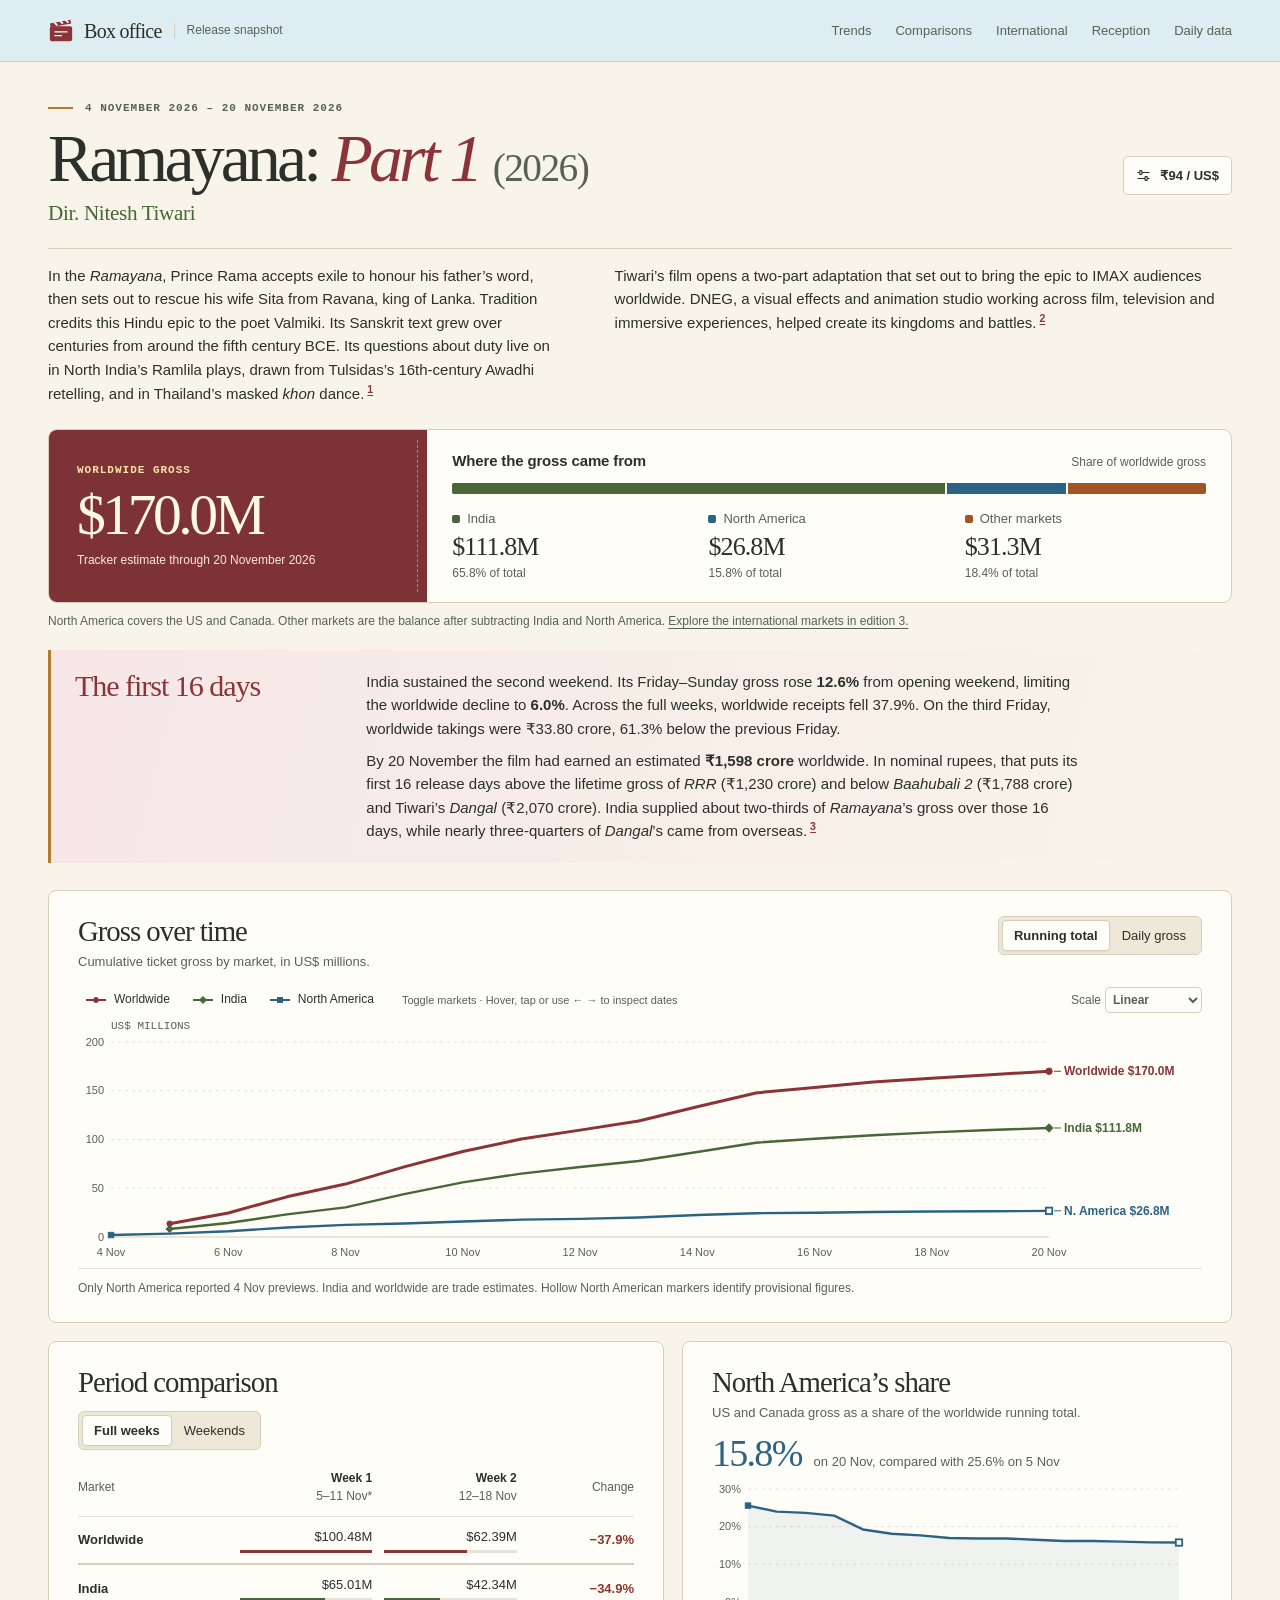
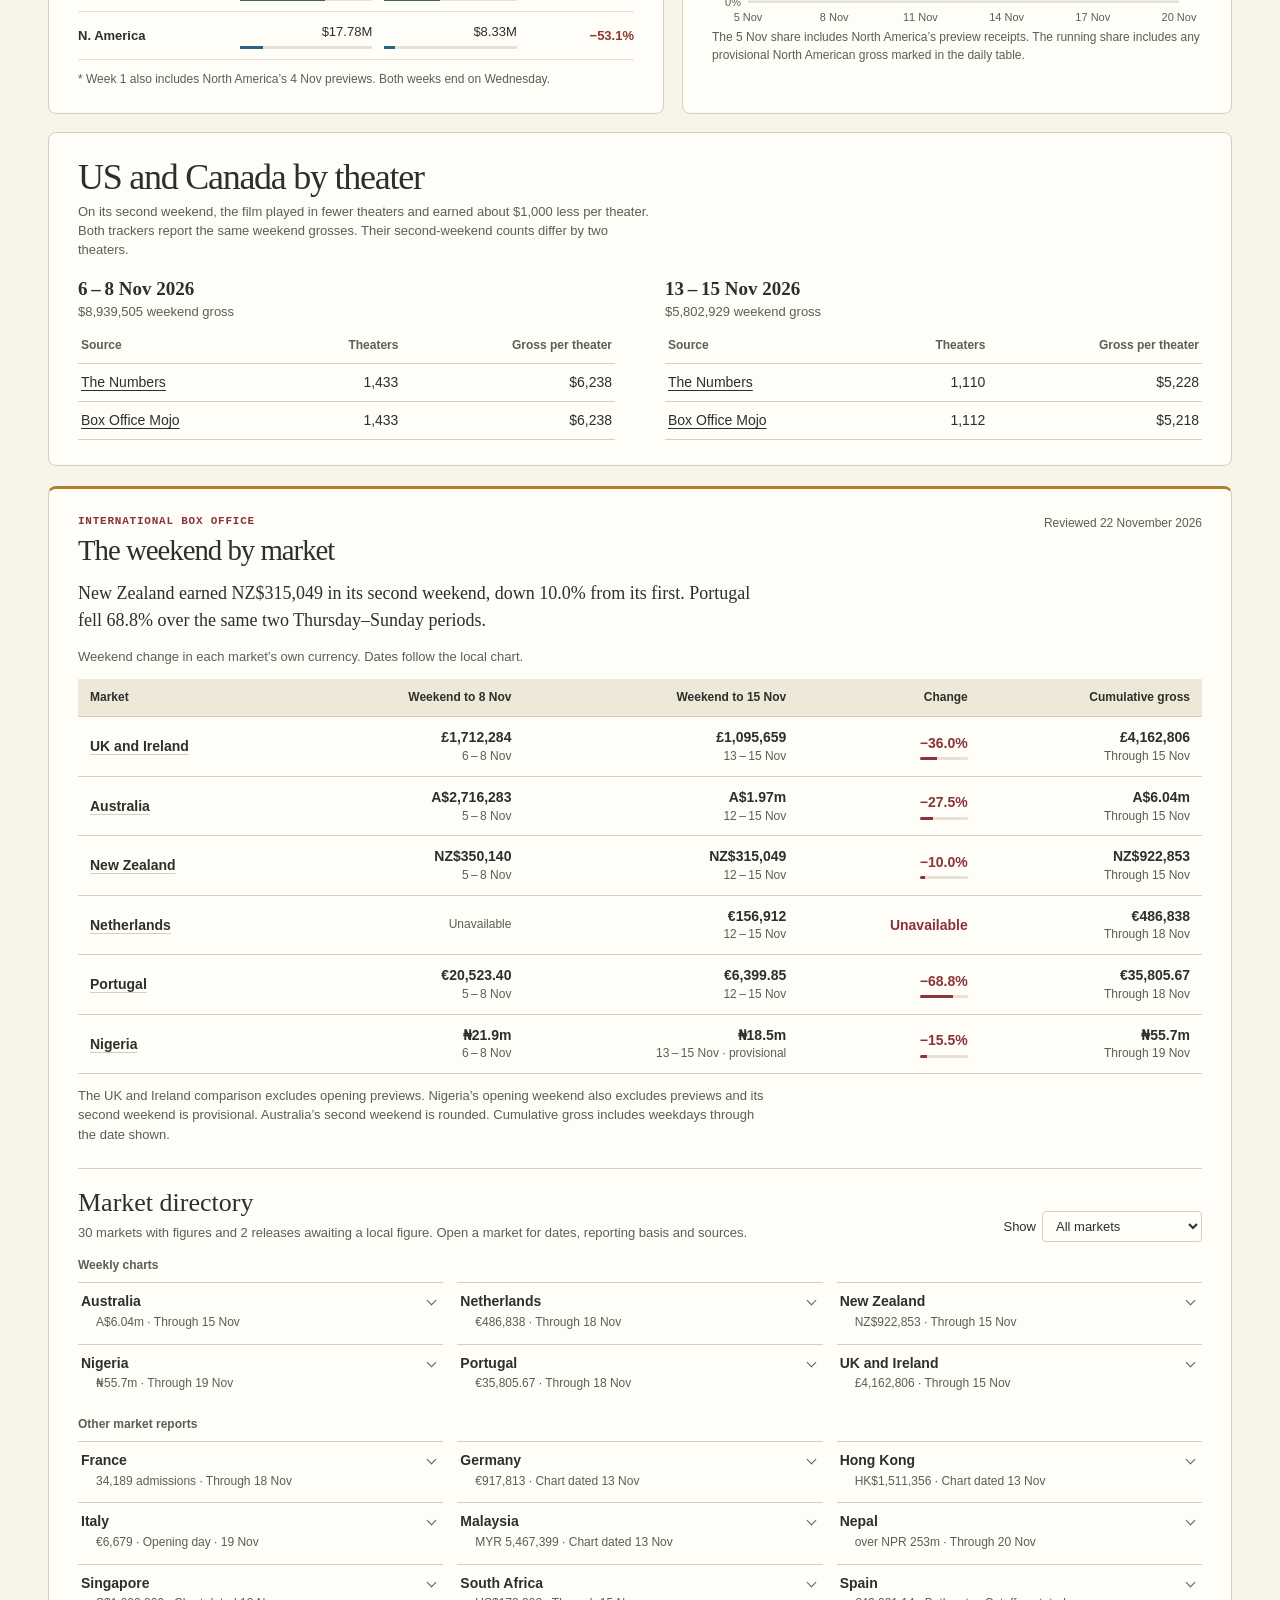
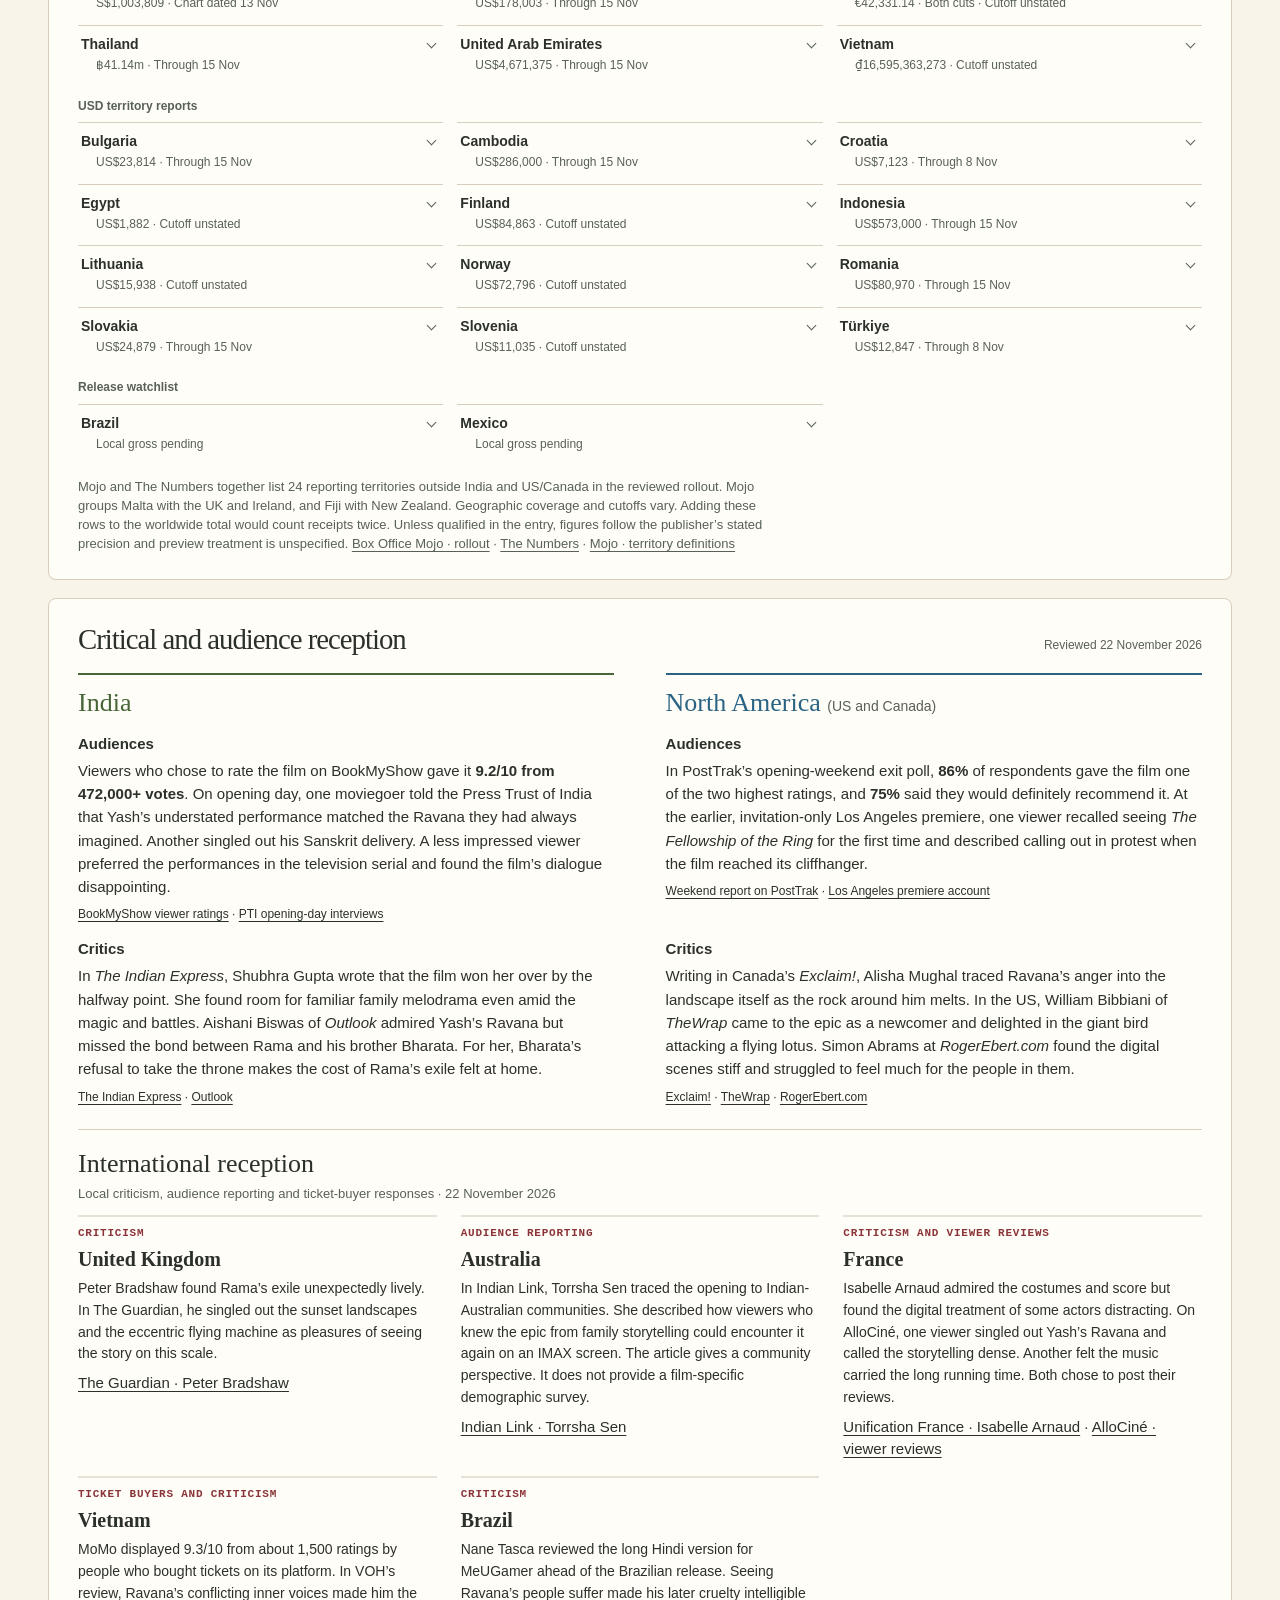
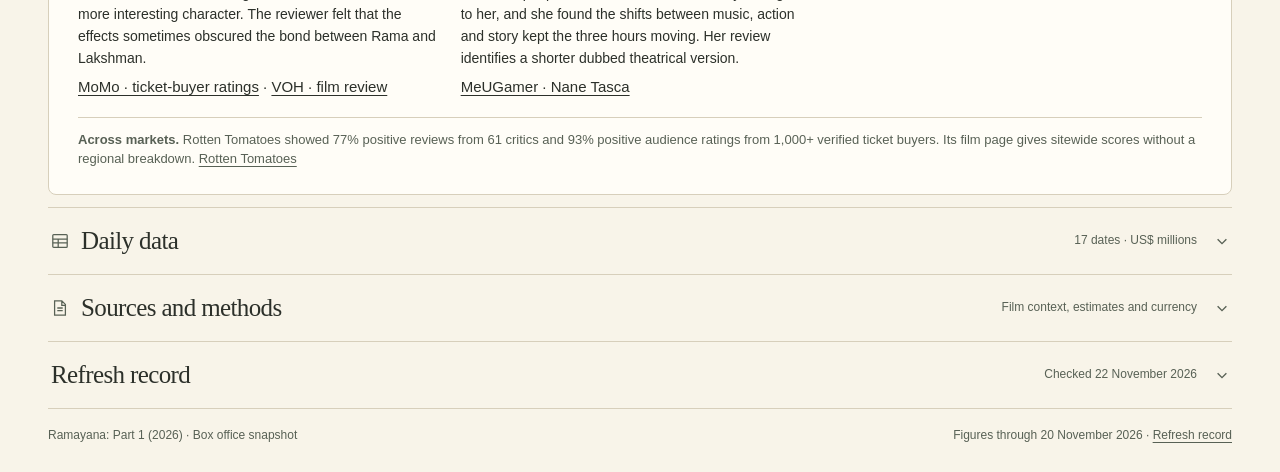
==== commit 97bdd116: "Expand Ramayana dashboard with international markets and reception" ====
--- a/ramayana-box-office-snapshot-v2.html
+++ b/ramayana-box-office-snapshot-v2.html
@@ -4,7 +4,8 @@
 <meta charset="utf-8">
 <meta name="viewport" content="width=device-width, initial-scale=1">
 <meta name="color-scheme" content="light dark">
-<title>Ramayana: Part 1 (2026) · Box office snapshot · 20 November 2026</title>
+<meta name="description" content="Follow Ramayana: Part 1 in India, the US and Canada, and international markets. Compare dated weekend grosses, local sources and regional critical and audience reception.">
+<title>Ramayana: Part 1 (2026) · International box office · Edition 3</title>
 <style>
 :root{color-scheme:light dark;--paper:#f8f4e9;--card:#fffdf7;--ink:#2c302a;--muted:#586155;--rule:#d7cfbb;--grid:#e7e2d5;--wash:#eee8d9;--sky:#deedf2;--lotus:#f6e7e6;--weekend:#f2e7ca;--gold:#b17c2e;--lacquer:#7d3236;--ww:#8a3439;--in:#486637;--na:#2b6384;--other:#a25421;--on-dark:#fff8e7;--positive:#3d643b;--negative:#8b3830;--focus:#1d6489;--serif:"Iowan Old Style","Baskerville","Georgia","Times New Roman",serif;--sans:"Inter",-apple-system,BlinkMacSystemFont,"Segoe UI",Arial,sans-serif;--mono:"IBM Plex Mono",Consolas,"Liberation Mono",monospace}
 @media(prefers-color-scheme:dark){:root{--paper:#20231f;--card:#282b25;--ink:#f4efdf;--muted:#c0c4b4;--rule:#525446;--grid:#41463a;--wash:#383b31;--sky:#25383f;--lotus:#3a2d31;--weekend:#403b2c;--gold:#d5ab65;--lacquer:#693036;--ww:#ffa6a9;--in:#b0d392;--na:#91c8e9;--other:#e8aa74;--positive:#abd29e;--negative:#ffb0a2;--focus:#a5d8f4}}
@@ -52,6 +53,45 @@
 .reception-context{border-top:1px solid var(--rule);padding-top:12px;margin-top:18px;color:var(--muted);font-size:13px;line-height:1.5}
 @media(max-width:730px){.reception-grid{grid-template-columns:1fr;row-gap:24px}.reception-region{display:block}.reception-region>div{margin-top:12px}}
 @media print{.reception{break-inside:auto}.reception-region>div{break-inside:avoid}.reception-region h3,.reception-region h4{break-after:avoid}}
+.international{margin-top:20px;border-top:3px solid var(--gold)}
+.intl-kicker{color:var(--ww);font:650 11px/1.4 var(--mono);letter-spacing:.07em;text-transform:uppercase;margin:0 0 6px}
+.intl-lead{max-width:76ch;font:normal 18px/1.48 var(--serif);margin:14px 0}
+.intl-weekly{border-collapse:collapse;width:100%;font-size:14px}
+.intl-weekly caption{text-align:left;font-size:13px;color:var(--muted);padding:0 0 12px}
+.intl-weekly thead{background:var(--wash)}
+.intl-weekly th,.intl-weekly td{text-align:right;padding:10px 12px;border-bottom:1px solid var(--rule)}
+.intl-weekly th:first-child{text-align:left}.intl-weekly thead th{font-size:12px}
+.intl-weekly tbody th a{text-decoration-thickness:1px;text-decoration-color:var(--rule)}
+.intl-weekly b,.intl-weekly small{display:block}.intl-weekly small,.market-body small{font-size:12px;color:var(--muted)}
+.intl-change{color:var(--ww);font-weight:650}.intl-foot{font-size:13px;color:var(--muted);max-width:96ch;margin:12px 0 0}
+.change-track{display:block;background:var(--grid);height:3px;width:48px;margin:4px 0 0 auto;border-radius:2px;overflow:hidden}
+.change-track i{display:block;height:100%;background:var(--ww)}
+@media(max-width:550px){.change-track{margin-left:0}}
+.directory-head{display:flex;align-items:end;justify-content:space-between;gap:12px;margin:24px 0 12px;border-top:1px solid var(--rule);padding-top:18px}
+.directory-head h3,.intl-reception-head h3{font:normal 26px/1.2 var(--serif)}
+.market-filter{font-size:13px;display:flex;align-items:center;gap:6px}
+.market-filter select{font-size:13px;border:1px solid var(--rule);background:var(--card);padding:6px 9px;border-radius:4px}
+.market-group{margin:15px 0}.market-group h4{font:600 12px/1.4 var(--sans);color:var(--muted);margin:8px 0}
+.market-records{display:grid;grid-template-columns:repeat(3,minmax(0,1fr));align-items:start;gap:4px 14px}
+.market-record{min-width:0;border-top:1px solid var(--rule)}.market-record summary{padding:8px 3px;font-weight:650;font-size:14px}
+.market-record[open]{background:var(--wash);border-radius:3px}.market-record[open] summary{padding-left:9px}
+.market-body{padding:0 10px 12px;font-size:13px}.market-body p{margin:8px 0 0}.market-method{color:var(--ww);font-weight:600}
+.market-body ul{padding:0;list-style:none;margin:6px 0 12px}.market-body li{padding:6px 0;border-bottom:1px solid var(--rule)}
+.market-body li span{display:block}.market-body li small{display:block;margin-top:2px}.market-body li strong{font-variant-numeric:tabular-nums}
+.market-record summary small{display:block;margin:2px 0 0 15px;color:var(--muted);font-size:12px;font-weight:400;font-variant-numeric:tabular-nums}
+.market-record summary{position:relative;padding-right:24px;list-style:none}
+.market-record summary::-webkit-details-marker{display:none}
+.market-record summary:after{content:"";position:absolute;right:8px;top:14px;width:6px;height:6px;border:solid var(--muted);border-width:0 1.5px 1.5px 0;transform:rotate(45deg)}
+.market-record[open] summary:after{transform:rotate(225deg);top:17px}
+@media(max-width:550px){.intl-weekly caption{display:block;width:100%}}
+.intl-reception-head{margin-top:23px;border-top:1px solid var(--rule);padding:18px 0 12px}
+.intl-reviews{display:grid;grid-template-columns:repeat(3,minmax(0,1fr));gap:16px 24px}
+.intl-reviews article{padding-top:9px;border-top:2px solid var(--grid)}.intl-reviews h4{font:600 20px/1.2 var(--serif);margin:0 0 7px}
+.intl-reviews article>p:not(.intl-kicker):not(.refs){font:14px/1.55 var(--sans)}.intl-reviews .refs{margin-top:7px}
+@media(max-width:730px){.directory-head{align-items:start;flex-direction:column}.market-records,.intl-reviews{grid-template-columns:repeat(2,minmax(0,1fr))}.intl-weekly th,.intl-weekly td{padding:8px 5px}.mast-inner{flex-wrap:wrap;gap:0;padding:5px 0}.mast-inner nav{flex-wrap:wrap}.intl-lead{font-size:17px}}
+@media(max-width:550px){.intl-weekly thead{position:absolute;width:1px;height:1px;overflow:hidden;clip-path:inset(50%)}.intl-weekly,.intl-weekly tbody{display:block}.intl-weekly tr{display:grid;grid-template-columns:1fr 1fr;gap:8px;border-top:1px solid var(--rule);padding:10px 0}.intl-weekly th,.intl-weekly td{border:0;text-align:left;padding:0}.intl-weekly tbody th{grid-column:1/-1}.intl-weekly td:before{content:attr(data-label);display:block;color:var(--muted);font:12px/1.45 var(--sans)}.intl-weekly td{font-size:14px}.intl-weekly td small{font-size:11px}.intl-reviews{grid-template-columns:1fr}.market-records{gap:2px 10px}.market-record:has(>summary:focus-visible),.market-record[open]{grid-column:1/-1}}
+@media(max-width:400px){.mast-inner{justify-content:start;column-gap:12px}.mast-inner nav{gap:10px}.market-records{grid-template-columns:1fr}}
+@media print{.market-group[hidden]{display:block!important}.market-records,.intl-reviews{display:block}.market-record,.intl-reviews article,.intl-weekly tr{break-inside:avoid}.market-filter{display:none}.market-record::details-content{display:block;content-visibility:visible}.market-body{display:block}.international{break-inside:auto}.intl-kicker,.market-group h4{break-after:avoid}}
 </style>
 <noscript><style>.js-only{display:none!important}.fx-print{display:block}.data-view[hidden]{display:block!important}.data-view{margin:12px 0}.print-title{position:static;width:auto;height:auto;clip-path:none;text-align:left}.legend button{cursor:default}</style></noscript>
 </head>
@@ -59,7 +99,7 @@
 <a class="skip" href="#figures">Skip to box office figures</a>
 <header class="mast"><div class="wrap mast-inner">
 <div class="brand"><svg viewBox="0 0 28 28" fill="none" aria-hidden="true"><rect x="2" y="9" width="24" height="16" rx="2" fill="currentColor"/><path d="m2 6 22-4 1 4L3 10z" fill="currentColor"/><path d="m7 5 3 3m3-5 3 3m3-4 3 3" stroke="var(--card)" stroke-width="2"/><path d="M7 15h14m-14 4h8" stroke="var(--card)" stroke-width="1.2"/></svg><b>Box office</b><small>Release snapshot</small></div>
-<nav aria-label="Report sections"><a href="#trends">Trends</a><a href="#periods">Comparisons</a><a href="#reception">Reception</a><a href="#data" data-open="data">Daily data</a></nav>
+<nav aria-label="Report sections"><a href="#trends">Trends</a><a href="#periods">Comparisons</a><a href="#international">International</a><a href="#reception">Reception</a><a href="#data" data-open="data">Daily data</a></nav>
 </div></header>
 <main class="wrap" id="overview">
 <header class="hero"><p class="meta"><!-- snapshot date-range -->4 November 2026 – 20 November 2026<!-- end date-range --></p>
@@ -74,7 +114,7 @@
 <div class="hero-gross"><h2 class="minor">Worldwide gross</h2><p class="value" id="ww-total"><!-- snapshot ww-total -->$170.0M<!-- end ww-total --></p><p class="caption"><!-- snapshot estimate-through -->Tracker estimate through 20 November 2026<!-- end estimate-through --></p></div>
 <div class="breakdown"><div class="market-head"><h3 class="minor">Where the gross came from</h3><span class="caption">Share of worldwide gross</span></div><div id="stack" class="stack" aria-hidden="true"><!-- snapshot stack --><span class="in" style="flex:111.8031914893617;background:var(--color)"></span><span class="na" style="flex:26.843871999999998;background:var(--color)"></span><span class="other" style="flex:31.34761736170217;background:var(--color)"></span><!-- end stack --></div><dl class="market-list" id="market-list"><!-- snapshot market-list --><div class="in"><dt class="market-name"><i class="dot" aria-hidden="true"></i>India</dt><dd class="market-stat">$111.8M</dd><dd class="market-percent">65.8% of total</dd></div><div class="na"><dt class="market-name"><i class="dot" aria-hidden="true"></i>North America</dt><dd class="market-stat">$26.8M</dd><dd class="market-percent">15.8% of total</dd></div><div class="other"><dt class="market-name"><i class="dot" aria-hidden="true"></i>Other markets</dt><dd class="market-stat">$31.3M</dd><dd class="market-percent">18.4% of total</dd></div><!-- end market-list --></dl></div>
 </section>
-<p class="caption overview-note">North America covers the US and Canada. Other markets are the balance after subtracting India and North America.</p>
+<p class="caption overview-note">North America covers the US and Canada. Other markets are the balance after subtracting India and North America. <a href="#international">Explore the international markets in edition 3.</a></p>
 <section class="reading" aria-labelledby="reading-title">
 <h2 id="reading-title">The first 16 days</h2>
 <div class="reading-copy"><p id="lead"><!-- snapshot lead -->India sustained the second weekend. Its Friday–Sunday gross rose <strong>12.6%</strong> from opening weekend, limiting the worldwide decline to <strong>6.0%</strong>. Across the full weeks, worldwide receipts fell 37.9%. On the third Friday, worldwide takings were ₹33.80 crore, 61.3% below the previous Friday.<!-- end lead --></p>
@@ -99,6 +139,12 @@
 <div class="theater-weekends"><!-- snapshot theater-weekends --><table><caption>6 – 8 Nov 2026<span>$8,939,505 weekend gross</span></caption><thead><tr><th scope="col">Source</th><th scope="col">Theaters</th><th scope="col">Gross per theater</th></tr></thead><tbody><tr><th scope="row"><a href="https://www.the-numbers.com/movie/Ramayana-Part-1-(2026-India)">The Numbers</a></th><td>1,433</td><td>$6,238</td></tr><tr><th scope="row"><a href="https://www.boxofficemojo.com/release/rl2471264513/weekend/">Box Office Mojo</a></th><td>1,433</td><td>$6,238</td></tr></tbody></table>
 <table><caption>13 – 15 Nov 2026<span>$5,802,929 weekend gross</span></caption><thead><tr><th scope="col">Source</th><th scope="col">Theaters</th><th scope="col">Gross per theater</th></tr></thead><tbody><tr><th scope="row"><a href="https://www.the-numbers.com/movie/Ramayana-Part-1-(2026-India)">The Numbers</a></th><td>1,110</td><td>$5,228</td></tr><tr><th scope="row"><a href="https://www.boxofficemojo.com/release/rl2471264513/weekend/">Box Office Mojo</a></th><td>1,112</td><td>$5,218</td></tr></tbody></table><!-- end theater-weekends --></div>
 </section>
+<section id="international" class="panel international" aria-labelledby="international-heading">
+<!-- snapshot international --><div class="section-head"><div><p class="intl-kicker">International box office</p><h2 id="international-heading">The weekend by market</h2></div><p class="caption">Reviewed 22 November 2026</p></div><p class="intl-lead">New Zealand earned NZ$315,049 in its second weekend, down 10.0% from its first. Portugal fell 68.8% over the same two Thursday–Sunday periods.</p><table class="intl-weekly"><caption>Weekend change in each market’s own currency. Dates follow the local chart.</caption><thead><tr><th scope="col">Market</th><th scope="col">Weekend to 8 Nov</th><th scope="col">Weekend to 15 Nov</th><th scope="col">Change</th><th scope="col">Cumulative gross</th></tr></thead><tbody><tr><th scope="row"><a href="#market-uk-ireland">UK and Ireland</a></th><td data-label="Earlier weekend"><b>£1,712,284</b><small>6 – 8 Nov</small></td><td data-label="Later weekend"><b>£1,095,659</b><small>13 – 15 Nov</small></td><td data-label="Change" class="intl-change">−36.0%<span class="change-track" aria-hidden="true"><i style="width:36.0%"></i></span></td><td data-label="Cumulative"><b>£4,162,806</b><small>Through 15 Nov</small></td></tr><tr><th scope="row"><a href="#market-australia">Australia</a></th><td data-label="Earlier weekend"><b>A$2,716,283</b><small>5 – 8 Nov</small></td><td data-label="Later weekend"><b>A$1.97m</b><small>12 – 15 Nov</small></td><td data-label="Change" class="intl-change">−27.5%<span class="change-track" aria-hidden="true"><i style="width:27.5%"></i></span></td><td data-label="Cumulative"><b>A$6.04m</b><small>Through 15 Nov</small></td></tr><tr><th scope="row"><a href="#market-new-zealand">New Zealand</a></th><td data-label="Earlier weekend"><b>NZ$350,140</b><small>5 – 8 Nov</small></td><td data-label="Later weekend"><b>NZ$315,049</b><small>12 – 15 Nov</small></td><td data-label="Change" class="intl-change">−10.0%<span class="change-track" aria-hidden="true"><i style="width:10.0%"></i></span></td><td data-label="Cumulative"><b>NZ$922,853</b><small>Through 15 Nov</small></td></tr><tr><th scope="row"><a href="#market-netherlands">Netherlands</a></th><td data-label="Earlier weekend"><small>Unavailable</small></td><td data-label="Later weekend"><b>€156,912</b><small>12 – 15 Nov</small></td><td data-label="Change" class="intl-change">Unavailable</td><td data-label="Cumulative"><b>€486,838</b><small>Through 18 Nov</small></td></tr><tr><th scope="row"><a href="#market-portugal">Portugal</a></th><td data-label="Earlier weekend"><b>€20,523.40</b><small>5 – 8 Nov</small></td><td data-label="Later weekend"><b>€6,399.85</b><small>12 – 15 Nov</small></td><td data-label="Change" class="intl-change">−68.8%<span class="change-track" aria-hidden="true"><i style="width:68.8%"></i></span></td><td data-label="Cumulative"><b>€35,805.67</b><small>Through 18 Nov</small></td></tr><tr><th scope="row"><a href="#market-nigeria">Nigeria</a></th><td data-label="Earlier weekend"><b>₦21.9m</b><small>6 – 8 Nov</small></td><td data-label="Later weekend"><b>₦18.5m</b><small>13 – 15 Nov · provisional</small></td><td data-label="Change" class="intl-change">−15.5%<span class="change-track" aria-hidden="true"><i style="width:15.5%"></i></span></td><td data-label="Cumulative"><b>₦55.7m</b><small>Through 19 Nov</small></td></tr></tbody></table><p class="intl-foot">The UK and Ireland comparison excludes opening previews. Nigeria’s opening weekend also excludes previews and its second weekend is provisional. Australia’s second weekend is rounded. Cumulative gross includes weekdays through the date shown.</p><div class="directory-head"><div><h3 id="market-directory">Market directory</h3><p class="sub">30 markets with figures and 2 releases awaiting a local figure. Open a market for dates, reporting basis and sources.</p></div><label class="market-filter js-only">Show <select id="market-filter"><option value="">All markets</option><option>Weekly charts</option><option>Other market reports</option><option>USD territory reports</option><option>Release watchlist</option></select></label></div><p id="market-count" class="sr" aria-live="polite"></p><section class="market-group" data-category="Weekly charts"><h4>Weekly charts</h4><div class="market-records"><details class="market-record" id="market-australia"><summary>Australia<small>A$6.04m · Through 15 Nov</small></summary><div class="market-body"><p class="market-method">Industry chart and trade report</p><ul><li><div><strong>A$2,716,283</strong> <span>Weekend · 5 – 8 Nov</span></div><small><a href="https://numero.co/reports/2026/11/09/ramayana-takes-top-spot-in-australia">Numero · opening chart</a></small></li><li><div><strong>A$1.97m</strong> <span>Weekend · 12 – 15 Nov</span></div><small><a href="https://au.variety.com/2026/film/news/australian-box-office-november-16th-you-can-see-everything-42626/">Variety Australia · 12–15 Nov</a></small></li><li><div><strong>A$6.04m</strong> <span>Cumulative · Through 15 Nov</span></div><small><a href="https://au.variety.com/2026/film/news/australian-box-office-november-16th-you-can-see-everything-42626/">Variety Australia · 12–15 Nov</a></small></li></ul><p>Use Numero for exact opening figures and Variety Australia for dated weekend updates. Preserve the precision each publisher gives.</p><p class="refs"><a href="https://numero.co/reports/2026/11/09/ramayana-takes-top-spot-in-australia">Numero · opening chart</a> · <a href="https://au.variety.com/t/australian-box-office/">Australian box-office archive</a></p><p><a href="#reception-australia">Read local reception</a></p></div></details><details class="market-record" id="market-netherlands"><summary>Netherlands<small>€486,838 · Through 18 Nov</small></summary><div class="market-body"><p class="market-method">Distributor association</p><ul><li><div><strong>€156,912</strong> <span>Weekend · 12 – 15 Nov</span></div><small><a href="https://www.nvpi.nl/film/bioscoop-top-30">NVPI · weekend and week charts</a></small></li><li><div><strong>€455,671</strong> <span>Cumulative · Through 15 Nov</span></div><small><a href="https://www.nvpi.nl/film/bioscoop-top-30">NVPI · weekend and week charts</a></small></li><li><div><strong>€188,079</strong> <span>Full week · 12 – 18 Nov</span></div><small><a href="https://www.nvpi.nl/film/bioscoop-top-30">NVPI · weekend and week charts</a></small></li><li><div><strong>€486,838</strong> <span>Cumulative · Through 18 Nov</span></div><small><a href="https://www.nvpi.nl/film/bioscoop-top-30">NVPI · weekend and week charts</a></small></li></ul><p>Read the NVPI Weekend Top 30 and Week Top 30 separately. Record the start and end printed on each chart.</p><p class="refs"><a href="https://www.nvpi.nl/film/bioscoop-top-30">NVPI · weekend and week charts</a></p></div></details><details class="market-record" id="market-new-zealand"><summary>New Zealand<small>NZ$922,853 · Through 15 Nov</small></summary><div class="market-body"><p class="market-method">Local chart from Numero via ShowNews</p><ul><li><div><strong>NZ$350,140</strong> <span>Weekend · 5 – 8 Nov</span></div><small><a href="https://shownews.co.nz/nz-box-office-report-8-november-2026/">ShowNews · 5–8 Nov</a></small></li><li><div><strong>NZ$315,049</strong> <span>Weekend · 12 – 15 Nov</span></div><small><a href="https://shownews.co.nz/nz-box-office-report-15-november-2026/">ShowNews · 12–15 Nov</a></small></li><li><div><strong>NZ$922,853</strong> <span>Cumulative · Through 15 Nov</span></div><small><a href="https://shownews.co.nz/nz-box-office-report-15-november-2026/">ShowNews · 12–15 Nov</a></small></li></ul><p>Find the next dated NZ Box Office Report on ShowNews. Mojo’s New Zealand territory also includes Fiji.</p><p class="refs"><a href="https://shownews.co.nz/nz-box-office-report-15-november-2026/">ShowNews · 12–15 Nov</a> · <a href="https://help.imdb.com/article/imdbpro/industry-research/box-office-mojo-by-imdbpro-faq/GCWTV4MQKGWRAUAP">Mojo · territory definitions</a></p></div></details><details class="market-record" id="market-nigeria"><summary>Nigeria<small>₦55.7m · Through 19 Nov</small></summary><div class="market-body"><p class="market-method">Fusion Intelligence trade series</p><ul><li><div><strong>₦21.9m</strong> <span>Weekend · 6 – 8 Nov</span></div><small>Previews excluded · <a href="https://filmintelligencedigest.substack.com/p/loving-itohan-takes-number-one-spot">Fusion · 6–8 Nov</a></small></li><li><div><strong>₦22.3m</strong> <span>Cumulative · Through 8 Nov</span></div><small>Previews included · <a href="https://filmintelligencedigest.substack.com/p/loving-itohan-takes-number-one-spot">Fusion · 6–8 Nov</a></small></li><li><div><strong>₦18.5m</strong> <span>Weekend · 13 – 15 Nov</span></div><small>Provisional · <a href="https://filmintelligencedigest.substack.com/p/five-figurines-and-issakaba-returns">Fusion · 13–15 Nov</a></small></li><li><div><strong>₦51.7m</strong> <span>Cumulative · Through 15 Nov</span></div><small>Provisional · <a href="https://filmintelligencedigest.substack.com/p/five-figurines-and-issakaba-returns">Fusion · 13–15 Nov</a></small></li><li><div><strong>₦22.2m</strong> <span>Full week · 13 – 19 Nov</span></div><small><a href="https://filmintelligencedigest.substack.com/p/five-figurines-crosses-100m-in-its">Fusion · 13–19 Nov</a></small></li><li><div><strong>₦55.7m</strong> <span>Cumulative · Through 19 Nov</span></div><small><a href="https://filmintelligencedigest.substack.com/p/five-figurines-crosses-100m-in-its">Fusion · 13–19 Nov</a></small></li></ul><p>Check Fusion’s Friday–Sunday and Friday–Thursday digests. The second-weekend figures were provisional while some cinemas had yet to report. FilmBunch cites the same opening chart.</p><p class="refs"><a href="https://filmintelligencedigest.substack.com/archive">Fusion Intelligence · archive</a> · <a href="https://www.filmbunch.com/2026/11/agbara-nla-the-return-loving-itohan-nigeria-box-office-2026-record/">FilmBunch · opening chart</a></p></div></details><details class="market-record" id="market-portugal"><summary>Portugal<small>€35,805.67 · Through 18 Nov</small></summary><div class="market-body"><p class="market-method">National film institute</p><ul><li><div><strong>€20,523.40</strong> <span>Weekend · 5 – 8 Nov</span></div><small><a href="https://www.ica-ip.pt/fotos/downloads/ranking_fds_5_a_8_novembro_2026_10164333196af1a2077a0d1.pdf">ICA · 5–8 Nov report</a></small></li><li><div><strong>€6,399.85</strong> <span>Weekend · 12 – 15 Nov</span></div><small><a href="https://www.ica-ip.pt/fotos/downloads/ranking_fds_12_a_15_novembro_2026_9644497416afae2e008987.pdf">ICA · 12–15 Nov report</a></small></li><li><div><strong>€33,635.96</strong> <span>Cumulative · Through 15 Nov</span></div><small><a href="https://www.ica-ip.pt/fotos/downloads/ranking_fds_12_a_15_novembro_2026_9644497416afae2e008987.pdf">ICA · 12–15 Nov report</a></small></li><li><div><strong>€8,569.56</strong> <span>Full week · 12 – 18 Nov</span></div><small><a href="https://www.ica-ip.pt/fotos/downloads/box_office_semanal_12_a_18_novembro_2026_12767015176afed6dc0ac6e.pdf">ICA · 12–18 Nov report</a></small></li><li><div><strong>€35,805.67</strong> <span>Cumulative · Through 18 Nov</span></div><small><a href="https://www.ica-ip.pt/fotos/downloads/box_office_semanal_12_a_18_novembro_2026_12767015176afed6dc0ac6e.pdf">ICA · 12–18 Nov report</a></small></li><li><div><strong>4,878 admissions</strong> <span>Cumulative · Through 18 Nov</span></div><small><a href="https://www.ica-ip.pt/fotos/downloads/box_office_semanal_12_a_18_novembro_2026_12767015176afed6dc0ac6e.pdf">ICA · 12–18 Nov report</a></small></li></ul><p>Open ICA’s weekend and full-week reports. Keep admissions alongside gross and carry cents through each refresh.</p><p class="refs"><a href="https://www.ica-ip.pt/pt/downloads/box-office/">ICA · chart archive</a></p></div></details><details class="market-record" id="market-uk-ireland"><summary>UK and Ireland<small>£4,162,806 · Through 15 Nov</small></summary><div class="market-body"><p class="market-method">Industry chart</p><ul><li><div><strong>£1,712,284</strong> <span>Weekend · 6 – 8 Nov</span></div><small>BFI lists £2,148,159 including £435,875 in previews. Subtracting previews gives the Friday–Sunday comparison. · Previews excluded · <a href="https://core-cms.bfi.org.uk/media/45815/download">BFI · 6–8 Nov workbook</a></small></li><li><div><strong>£1,095,659</strong> <span>Weekend · 13 – 15 Nov</span></div><small>BFI’s headline fall is 49% against the preview-inclusive opening. Its footnote gives a 36% fall when previews are excluded. · <a href="https://core-cms.bfi.org.uk/media/45841/download">BFI · 13–15 Nov workbook</a></small></li><li><div><strong>£4,162,806</strong> <span>Cumulative · Through 15 Nov</span></div><small><a href="https://core-cms.bfi.org.uk/media/45841/download">BFI · 13–15 Nov workbook</a></small></li><li><div><strong>£1,095,658</strong> <span>Weekend · 13 – 15 Nov</span></div><small>Parallel publisher series · <a href="https://filmdistributorsassociation.com/the-industry/databank/uk-and-ireland-current-top-15/">FDA / Comscore</a></small></li><li><div><strong>£4,162,806</strong> <span>Cumulative · Through 15 Nov</span></div><small>Parallel publisher series · <a href="https://filmdistributorsassociation.com/the-industry/databank/uk-and-ireland-current-top-15/">FDA / Comscore</a></small></li></ul><p>Open both BFI workbooks for the preview note. FDA identifies the combined territory and publishes a parallel series.</p><p class="refs"><a href="https://www.bfi.org.uk/industry-data-insights/weekend-box-office-figures">British Film Institute</a> · <a href="https://filmdistributorsassociation.com/the-industry/databank/uk-and-ireland-current-top-15/">FDA / Comscore</a> · <a href="https://www.cinemauk.org.uk/">UK Cinema Association</a></p><p><a href="#reception-uk-ireland">Read local reception</a></p></div></details></div></section>
+<section class="market-group" data-category="Other market reports"><h4>Other market reports</h4><div class="market-records"><details class="market-record" id="market-france"><summary>France<small>34,189 admissions · Through 18 Nov</small></summary><div class="market-body"><p class="market-method">National admissions chart</p><ul><li><div><strong>20,333 admissions</strong> <span>Cumulative · Through 11 Nov</span></div><small><a href="https://www.allocine.fr/film/fichefilm-1000026918/box-office/">CBO / AlloCiné</a></small></li><li><div><strong>34,189 admissions</strong> <span>Cumulative · Through 18 Nov</span></div><small><a href="https://www.allocine.fr/film/fichefilm-1000026918/box-office/">CBO / AlloCiné</a></small></li></ul><p>Read the French weekly entries and cumulative admissions on AlloCiné. The US section of the same page uses a different unit.</p><p class="refs"><a href="https://www.allocine.fr/film/fichefilm-1000026918/box-office/">CBO / AlloCiné</a></p><p><a href="#reception-france">Read local reception</a></p></div></details><details class="market-record" id="market-germany"><summary>Germany<small>€917,813 · Chart dated 13 Nov</small></summary><div class="market-body"><p class="market-method">Trade chart</p><ul><li><div><strong>€917,813</strong> <span>Cumulative · Chart dated 13 Nov</span></div><small><a href="https://www.bollywoodhungama.com/movie/ramayana-part-i/box-office/">Bollywood Hungama</a></small></li></ul><p>Read the local-currency Total Gross column in Bollywood Hungama’s weekend table. The adjacent daily series uses USD. The date identifies the chart edition.</p><p class="refs"><a href="https://www.bollywoodhungama.com/movie/ramayana-part-i/box-office/">Bollywood Hungama</a></p></div></details><details class="market-record" id="market-hong-kong"><summary>Hong Kong<small>HK$1,511,356 · Chart dated 13 Nov</small></summary><div class="market-body"><p class="market-method">Trade chart</p><ul><li><div><strong>HK$1,511,356</strong> <span>Cumulative · Chart dated 13 Nov</span></div><small><a href="https://www.bollywoodhungama.com/movie/ramayana-part-i/box-office/">Bollywood Hungama</a></small></li></ul><p>Read the local-currency Total Gross column in Bollywood Hungama’s weekend table. The adjacent daily series uses USD. The date identifies the chart edition.</p><p class="refs"><a href="https://www.bollywoodhungama.com/movie/ramayana-part-i/box-office/">Bollywood Hungama</a></p></div></details><details class="market-record" id="market-italy"><summary>Italy<small>€6,679 · Opening day · 19 Nov</small></summary><div class="market-body"><p class="market-method">Cinetel-derived opening-day report</p><ul><li><div><strong>€6,679</strong> <span>Opening day · 19 Nov</span></div><small><a href="https://www.cinemotore.com/?p=322405">Cinemotore · opening day</a></small></li></ul><p>Cinemotore reports 77 venues on opening day. Check the next complete Cinetel period for a cumulative gross.</p><p class="refs"><a href="https://amministrazione.cinetel.it/pages/boxoffice.php?edperiodo=c2NvcnNhc2V0dGltYW5hbGU%3D">Cinetel · charts</a> · <a href="https://www.cinemotore.com/?p=322405">Cinemotore · opening day</a></p></div></details><details class="market-record" id="market-malaysia"><summary>Malaysia<small>MYR 5,467,399 · Chart dated 13 Nov</small></summary><div class="market-body"><p class="market-method">Trade chart</p><ul><li><div><strong>MYR 5,467,399</strong> <span>Cumulative · Chart dated 13 Nov</span></div><small><a href="https://www.bollywoodhungama.com/movie/ramayana-part-i/box-office/">Bollywood Hungama</a></small></li></ul><p>Read the local-currency Total Gross column in Bollywood Hungama’s weekend table. The adjacent daily series uses USD. The date identifies the chart edition.</p><p class="refs"><a href="https://www.bollywoodhungama.com/movie/ramayana-part-i/box-office/">Bollywood Hungama</a></p></div></details><details class="market-record" id="market-nepal"><summary>Nepal<small>over NPR 253m · Through 20 Nov</small></summary><div class="market-body"><p class="market-method">Trade milestone</p><ul><li><div><strong>over NPR 253m</strong> <span>Cumulative · Through 20 Nov</span></div><small><a href="https://www.dainiknepal.com/2026/11/851428.html">Dainik Nepal</a></small></li></ul><p>Dainik Nepal attributes the milestone to box-office sources. Look for a subsequent dated report covering this title.</p><p class="refs"><a href="https://www.dainiknepal.com/2026/11/851428.html">Dainik Nepal</a></p></div></details><details class="market-record" id="market-singapore"><summary>Singapore<small>S$1,003,809 · Chart dated 13 Nov</small></summary><div class="market-body"><p class="market-method">Trade chart</p><ul><li><div><strong>S$1,003,809</strong> <span>Cumulative · Chart dated 13 Nov</span></div><small><a href="https://www.bollywoodhungama.com/movie/ramayana-part-i/box-office/">Bollywood Hungama</a></small></li></ul><p>Read the local-currency Total Gross column in Bollywood Hungama’s weekend table. The adjacent daily series uses USD. The date identifies the chart edition.</p><p class="refs"><a href="https://www.bollywoodhungama.com/movie/ramayana-part-i/box-office/">Bollywood Hungama</a></p></div></details><details class="market-record" id="market-south-africa"><summary>South Africa<small>US$178,003 · Through 15 Nov</small></summary><div class="market-body"><p class="market-method">Dated USD weekend chart</p><ul><li><div><strong>US$75,562</strong> <span>Weekend · 13 – 15 Nov</span></div><small><a href="https://www.boxofficemojo.com/weekend/2026W46/?area=ZA">Mojo · South Africa, week 46</a></small></li><li><div><strong>US$178,003</strong> <span>Cumulative · Through 15 Nov</span></div><small><a href="https://www.boxofficemojo.com/weekend/2026W46/?area=ZA">Mojo · South Africa, week 46</a></small></li></ul><p>Follow the film from Mojo’s South African chart to its dated weekend rows.</p><p class="refs"><a href="https://www.boxofficemojo.com/weekend/2026W46/?area=ZA">Mojo · South Africa, week 46</a></p></div></details><details class="market-record" id="market-spain"><summary>Spain<small>€42,331.14 · Both cuts · Cutoff unstated</small></summary><div class="market-body"><p class="market-method">ICAA catalogue by cut</p><ul><li><div><strong>€36,731.18</strong> <span>Cumulative · Cutoff unstated</span></div><small>Standard cut · ICAA 245226 · <a href="https://infoicaa.mcu.es/CatalogoICAA/Peliculas/Detalle?pelicula=245226">ICAA · standard cut</a></small></li><li><div><strong>€5,599.96</strong> <span>Cumulative · Cutoff unstated</span></div><small>Director’s cut · ICAA 252426 · <a href="https://infoicaa.mcu.es/CatalogoICAA/Peliculas/Detalle?Pelicula=252426">ICAA · director’s cut</a></small></li></ul><p>Record each ICAA file separately on the same visit. The directory adds the two cuts. Neither entry supplies a gross cutoff.</p><p class="refs"><a href="https://infoicaa.mcu.es/CatalogoICAA/Peliculas/Detalle?pelicula=245226">ICAA · standard cut</a> · <a href="https://infoicaa.mcu.es/CatalogoICAA/Peliculas/Detalle?Pelicula=252426">ICAA · director’s cut</a></p></div></details><details class="market-record" id="market-thailand"><summary>Thailand<small>฿41.14m · Through 15 Nov</small></summary><div class="market-body"><p class="market-method">Nationwide trade estimate</p><ul><li><div><strong>฿16.41m</strong> <span>Weekend · 12 – 15 Nov</span></div><small>Estimate · <a href="https://thailandboxoffice.com/2026/11/17/tbo-15-11-69/">Thailand Box Office</a></small></li><li><div><strong>฿41.14m</strong> <span>Cumulative · Through 15 Nov</span></div><small>Estimate · <a href="https://thailandboxoffice.com/2026/11/17/tbo-15-11-69/">Thailand Box Office</a></small></li></ul><p>Thailand Box Office combines Major Cineplex takings with estimates for other chains. Revisit its dated nationwide chart.</p><p class="refs"><a href="https://thailandboxoffice.com/2026/11/17/tbo-15-11-69/">Thailand Box Office</a></p></div></details><details class="market-record" id="market-uae"><summary>United Arab Emirates<small>US$4,671,375 · Through 15 Nov</small></summary><div class="market-body"><p class="market-method">Dated USD weekend chart</p><ul><li><div><strong>US$2,256,021</strong> <span>Weekend · 5 – 8 Nov</span></div><small><a href="https://www.boxofficemojo.com/release/rl2741338369/weekend/">Mojo · UAE weekends</a></small></li><li><div><strong>US$1,620,595</strong> <span>Weekend · 12 – 15 Nov</span></div><small><a href="https://www.boxofficemojo.com/release/rl2741338369/weekend/">Mojo · UAE weekends</a></small></li><li><div><strong>US$4,671,375</strong> <span>Cumulative · Through 15 Nov</span></div><small><a href="https://www.boxofficemojo.com/release/rl2741338369/weekend/">Mojo · UAE weekends</a></small></li></ul><p>Use the Emirati weekend release table and read Weekend and To Date separately.</p><p class="refs"><a href="https://www.boxofficemojo.com/release/rl2741338369/weekend/">Mojo · UAE weekends</a></p></div></details><details class="market-record" id="market-vietnam"><summary>Vietnam<small>₫16,595,363,273 · Cutoff unstated</small></summary><div class="market-body"><p class="market-method">Online ticket tracker</p><ul><li><div><strong>₫16,595,363,273</strong> <span>Cumulative · Cutoff unstated</span></div><small>Partial coverage · <a href="https://v1.boxofficevietnam.com/movie/ramayana-khoi-nguon-mot-huyen-thoai/">Box Office Vietnam</a></small></li></ul><p>Record the lookup date and the displayed title total. The tracker covers online ticket sales and gives no closing date for this figure.</p><p class="refs"><a href="https://v1.boxofficevietnam.com/movie/ramayana-khoi-nguon-mot-huyen-thoai/">Box Office Vietnam</a></p><p><a href="#reception-vietnam">Read local reception</a></p></div></details></div></section>
+<section class="market-group" data-category="USD territory reports"><h4>USD territory reports</h4><div class="market-records"><details class="market-record" id="market-bulgaria"><summary>Bulgaria<small>US$23,814 · Through 15 Nov</small></summary><div class="market-body"><p class="market-method">Dated USD weekend chart</p><ul><li><div><strong>US$23,814</strong> <span>Cumulative · Through 15 Nov</span></div><small><a href="https://www.boxofficemojo.com/release/rl1097171201/weekend/">Mojo · Bulgaria weekends</a></small></li></ul><p>Read the To Date column at the end of the next reported weekend.</p><p class="refs"><a href="https://www.boxofficemojo.com/release/rl1097171201/weekend/">Mojo · Bulgaria weekends</a></p></div></details><details class="market-record" id="market-cambodia"><summary>Cambodia<small>US$286,000 · Through 15 Nov</small></summary><div class="market-body"><p class="market-method">Dated USD weekend chart</p><ul><li><div><strong>US$286,000</strong> <span>Cumulative · Through 15 Nov</span></div><small><a href="https://www.boxofficemojo.com/release/rl2909044993/weekend/">Mojo · Cambodia weekends</a></small></li></ul><p>Read the To Date column at the end of the next reported weekend.</p><p class="refs"><a href="https://www.boxofficemojo.com/release/rl2909044993/weekend/">Mojo · Cambodia weekends</a></p></div></details><details class="market-record" id="market-croatia"><summary>Croatia<small>US$7,123 · Through 8 Nov</small></summary><div class="market-body"><p class="market-method">Dated USD weekend chart</p><ul><li><div><strong>US$7,123</strong> <span>Cumulative · Through 8 Nov</span></div><small><a href="https://www.boxofficemojo.com/release/rl3060105473/weekend/">Mojo · Croatia weekends</a></small></li></ul><p>Read the To Date column at the end of the next reported weekend.</p><p class="refs"><a href="https://www.boxofficemojo.com/release/rl3060105473/weekend/">Mojo · Croatia weekends</a></p></div></details><details class="market-record" id="market-egypt"><summary>Egypt<small>US$1,882 · Cutoff unstated</small></summary><div class="market-body"><p class="market-method">Publisher territory snapshot</p><ul><li><div><strong>US$1,882</strong> <span>Cumulative · Cutoff unstated</span></div><small><a href="https://www.the-numbers.com/movie/Ramayana-Part-1-(2026-India)">The Numbers</a></small></li></ul><p>Check the publisher’s territory row for a newer total and match it to a dated local chart when available.</p><p class="refs"><a href="https://www.the-numbers.com/movie/Ramayana-Part-1-(2026-India)">The Numbers</a></p></div></details><details class="market-record" id="market-finland"><summary>Finland<small>US$84,863 · Cutoff unstated</small></summary><div class="market-body"><p class="market-method">Publisher territory snapshot</p><ul><li><div><strong>US$84,863</strong> <span>Cumulative · Cutoff unstated</span></div><small><a href="https://www.the-numbers.com/movie/Ramayana-Part-1-(2026-India)">The Numbers</a></small></li></ul><p>Check the publisher’s territory row for a newer total and match it to a dated local chart when available.</p><p class="refs"><a href="https://www.the-numbers.com/movie/Ramayana-Part-1-(2026-India)">The Numbers</a></p></div></details><details class="market-record" id="market-indonesia"><summary>Indonesia<small>US$573,000 · Through 15 Nov</small></summary><div class="market-body"><p class="market-method">Dated USD weekend chart</p><ul><li><div><strong>US$573,000</strong> <span>Cumulative · Through 15 Nov</span></div><small><a href="https://www.boxofficemojo.com/release/rl2892267777/weekend/">Mojo · Indonesia weekends</a></small></li></ul><p>Read the To Date column at the end of the next reported weekend.</p><p class="refs"><a href="https://www.boxofficemojo.com/release/rl2892267777/weekend/">Mojo · Indonesia weekends</a></p></div></details><details class="market-record" id="market-lithuania"><summary>Lithuania<small>US$15,938 · Cutoff unstated</small></summary><div class="market-body"><p class="market-method">Publisher territory snapshot</p><ul><li><div><strong>US$15,938</strong> <span>Cumulative · Cutoff unstated</span></div><small><a href="https://www.the-numbers.com/movie/Ramayana-Part-1-(2026-India)">The Numbers</a></small></li></ul><p>Check the publisher’s territory row for a newer total and match it to a dated local chart when available.</p><p class="refs"><a href="https://www.the-numbers.com/movie/Ramayana-Part-1-(2026-India)">The Numbers</a></p></div></details><details class="market-record" id="market-norway"><summary>Norway<small>US$72,796 · Cutoff unstated</small></summary><div class="market-body"><p class="market-method">Publisher territory snapshot</p><ul><li><div><strong>US$72,796</strong> <span>Cumulative · Cutoff unstated</span></div><small><a href="https://www.boxofficemojo.com/releasegroup/gr21058309/">Box Office Mojo · rollout</a></small></li></ul><p>Check the publisher’s territory row for a newer total and match it to a dated local chart when available.</p><p class="refs"><a href="https://www.boxofficemojo.com/releasegroup/gr21058309/">Box Office Mojo · rollout</a></p></div></details><details class="market-record" id="market-romania"><summary>Romania<small>US$80,970 · Through 15 Nov</small></summary><div class="market-body"><p class="market-method">Dated USD weekend chart</p><ul><li><div><strong>US$80,970</strong> <span>Cumulative · Through 15 Nov</span></div><small><a href="https://www.boxofficemojo.com/release/rl2070184193/weekend/">Mojo · Romania weekends</a></small></li></ul><p>Read the To Date column at the end of the next reported weekend.</p><p class="refs"><a href="https://www.boxofficemojo.com/release/rl2070184193/weekend/">Mojo · Romania weekends</a></p></div></details><details class="market-record" id="market-slovakia"><summary>Slovakia<small>US$24,879 · Through 15 Nov</small></summary><div class="market-body"><p class="market-method">Dated USD weekend chart</p><ul><li><div><strong>US$24,879</strong> <span>Cumulative · Through 15 Nov</span></div><small><a href="https://www.boxofficemojo.com/release/rl1986298113/weekend/">Mojo · Slovakia weekends</a></small></li></ul><p>Read the To Date column at the end of the next reported weekend.</p><p class="refs"><a href="https://www.boxofficemojo.com/release/rl1986298113/weekend/">Mojo · Slovakia weekends</a></p></div></details><details class="market-record" id="market-slovenia"><summary>Slovenia<small>US$11,035 · Cutoff unstated</small></summary><div class="market-body"><p class="market-method">Publisher territory snapshot</p><ul><li><div><strong>US$11,035</strong> <span>Cumulative · Cutoff unstated</span></div><small><a href="https://www.boxofficemojo.com/releasegroup/gr21058309/">Box Office Mojo · rollout</a></small></li></ul><p>Check the publisher’s territory row for a newer total and match it to a dated local chart when available.</p><p class="refs"><a href="https://www.boxofficemojo.com/releasegroup/gr21058309/">Box Office Mojo · rollout</a></p></div></details><details class="market-record" id="market-turkiye"><summary>Türkiye<small>US$12,847 · Through 8 Nov</small></summary><div class="market-body"><p class="market-method">Dated USD weekend chart</p><ul><li><div><strong>US$12,847</strong> <span>Cumulative · Through 8 Nov</span></div><small><a href="https://www.boxofficemojo.com/release/rl1734639873/weekend/">Mojo · Türkiye weekends</a></small></li></ul><p>Read the To Date column at the end of the next reported weekend.</p><p class="refs"><a href="https://www.boxofficemojo.com/release/rl1734639873/weekend/">Mojo · Türkiye weekends</a></p></div></details></div></section>
+<section class="market-group" data-category="Release watchlist"><h4>Release watchlist</h4><div class="market-records"><details class="market-record" id="market-brazil"><summary>Brazil<small>Local gross pending</small></summary><div class="market-body"><p class="market-method">Release confirmed</p><p><strong>Local gross pending</strong> · Released 19 November 2026</p><p>Opened 19 November. Search ANCINE for the Portuguese title. Daily admissions files refresh weekly and BRL gross files monthly.</p><p class="refs"><a href="https://www.cinemark.com.br/filme/ramayana-o-nascimento-de-uma-lenda">Cinemark Brasil · release</a> · <a href="https://www.gov.br/ancine/pt-br/oca/home-oca/dados-abertos">ANCINE · open data</a></p><p><a href="#reception-brazil">Read local reception</a></p></div></details><details class="market-record" id="market-mexico"><summary>Mexico<small>Local gross pending</small></summary><div class="market-body"><p class="market-method">Release confirmed</p><p><strong>Local gross pending</strong> · Released 12 November 2026</p><p>Opened 12 November. The film does not appear in CANACINE’s 12–16 November chart. Check subsequent editions under the Spanish release title.</p><p class="refs"><a href="https://www.boxoffy.com/ramayana">Boxoffy</a> · <a href="https://canacine.org.mx/taquilla/">CANACINE · weekly chart</a></p></div></details></div></section><p class="intl-foot">Mojo and The Numbers together list 24 reporting territories outside India and US/Canada in the reviewed rollout. Mojo groups Malta with the UK and Ireland, and Fiji with New Zealand. Geographic coverage and cutoffs vary. Adding these rows to the worldwide total would count receipts twice. Unless qualified in the entry, figures follow the publisher’s stated precision and preview treatment is unspecified. <a href="https://www.boxofficemojo.com/releasegroup/gr21058309/">Box Office Mojo · rollout</a> · <a href="https://www.the-numbers.com/movie/Ramayana-Part-1-(2026-India)">The Numbers</a> · <a href="https://help.imdb.com/article/imdbpro/industry-research/box-office-mojo-by-imdbpro-faq/GCWTV4MQKGWRAUAP">Mojo · territory definitions</a></p><!-- end international -->
+</section>
 <section id="reception" class="panel reception" aria-labelledby="reception-heading">
 <div class="section-head"><h2 id="reception-heading">Critical and audience reception</h2><p class="caption">Reviewed <time datetime="2026-11-22">22 November 2026</time></p></div>
 <div class="reception-grid">
@@ -118,6 +164,11 @@
 <p>Writing in Canada’s <em>Exclaim!</em>, Alisha Mughal traced Ravana’s anger into the landscape itself as the rock around him melts. In the US, William Bibbiani of <em>TheWrap</em> came to the epic as a newcomer and delighted in the giant bird attacking a flying lotus. Simon Abrams at <em>RogerEbert.com</em> found the digital scenes stiff and struggled to feel much for the people in them.</p>
 <p class="refs"><a href="https://exclaim.ca/film/article/ramayana-rise-of-a-legend-film-review">Exclaim!</a> · <a href="https://www.thewrap.com/creative-content/movies/ramayana-rise-of-a-legend-review/">TheWrap</a> · <a href="https://www.rogerebert.com/reviews/ramayana-rise-of-a-legend-india-movie-review-2026">RogerEbert.com</a></p></div>
 </section></div>
+<!-- snapshot international-reception --><div class="intl-reception-head"><h3 id="international-reception">International reception</h3><p class="sub">Local criticism, audience reporting and ticket-buyer responses · 22 November 2026</p></div><div class="intl-reviews"><article id="reception-uk-ireland"><p class="intl-kicker">Criticism</p><h4>United Kingdom</h4><p>Peter Bradshaw found Rama’s exile unexpectedly lively. In The Guardian, he singled out the sunset landscapes and the eccentric flying machine as pleasures of seeing the story on this scale.</p><p class="refs"><a href="https://www.theguardian.com/film/2026/nov/04/ramayana-rise-of-a-legend-review-indias-most-expensive-film-ever-becomes-spectacular-huge-scale-epic">The Guardian · Peter Bradshaw</a></p></article>
+<article id="reception-australia"><p class="intl-kicker">Audience reporting</p><h4>Australia</h4><p>In Indian Link, Torrsha Sen traced the opening to Indian-Australian communities. She described how viewers who knew the epic from family storytelling could encounter it again on an IMAX screen. The article gives a community perspective. It does not provide a film-specific demographic survey.</p><p class="refs"><a href="https://www.indianlink.com.au/ramayana-at-the-movies-is-mythology-finding-a-new-australian-audience/">Indian Link · Torrsha Sen</a></p></article>
+<article id="reception-france"><p class="intl-kicker">Criticism and viewer reviews</p><h4>France</h4><p>Isabelle Arnaud admired the costumes and score but found the digital treatment of some actors distracting. On AlloCiné, one viewer singled out Yash’s Ravana and called the storytelling dense. Another felt the music carried the long running time. Both chose to post their reviews.</p><p class="refs"><a href="https://www.unificationfrance.com/article92745.html">Unification France · Isabelle Arnaud</a> · <a href="https://www.allocine.fr/film/fichefilm-1000026918/critiques/spectateurs/">AlloCiné · viewer reviews</a></p></article>
+<article id="reception-vietnam"><p class="intl-kicker">Ticket buyers and criticism</p><h4>Vietnam</h4><p>MoMo displayed 9.3/10 from about 1,500 ratings by people who bought tickets on its platform. In VOH’s review, Ravana’s conflicting inner voices made him the more interesting character. The reviewer felt that the effects sometimes obscured the bond between Rama and Lakshman.</p><p class="refs"><a href="https://www.momo.vn/cinema/su-thi-ramayana-25193">MoMo · ticket-buyer ratings</a> · <a href="https://voh.com.vn/phim-anh/ramayana-khoi-nguon-mot-huyen-thoai-buc-binh-phong-xa-hoa-cua-su-thi-679051.html">VOH · film review</a></p></article>
+<article id="reception-brazil"><p class="intl-kicker">Criticism</p><h4>Brazil</h4><p>Nane Tasca reviewed the long Hindi version for MeUGamer ahead of the Brazilian release. Seeing Ravana’s people suffer made his later cruelty intelligible to her, and she found the shifts between music, action and story kept the three hours moving. Her review identifies a shorter dubbed theatrical version.</p><p class="refs"><a href="https://www.meugamer.com/cinema/critica/critica-ramayana-o-nascimento-de-uma-lenda/">MeUGamer · Nane Tasca</a></p></article></div><!-- end international-reception -->
 <p class="reception-context"><strong>Across markets.</strong> Rotten Tomatoes showed 77% positive reviews from 61 critics and 93% positive audience ratings from 1,000+ verified ticket buyers. Its film page gives sitewide scores without a regional breakdown. <a href="https://www.rottentomatoes.com/m/ramayana_rise_of_a_legend">Rotten Tomatoes</a></p>
 </section>
 <section class="appendix" aria-label="Data and methodology">
@@ -133,8 +184,8 @@
 <div><h3>India and worldwide</h3><p>Sacnilk estimates ticket grosses in rupee crore. India gross includes taxes. Worldwide includes India and all overseas markets. Its 5 Nov overseas gross appears to include North America’s previews. Daily figures are trade estimates. The dated report and day-wise ledger are reconciled at the chart cutoff.</p><p class="refs"><a href="https://www.sacnilk.com/big-release/ramayana_part_1_2026">Sacnilk</a> · <a href="https://www.sacnilk.com/quicknews/ramayana_part_1_2026_Box_Office_Collection_Day_16">Sacnilk’s revised Friday report</a> · <a href="https://www.bollywoodhungama.com/movie/ramayana-part-i/box-office/">Bollywood Hungama</a></p></div>
 <div><h3>Exchange rate and rounding</h3><p>The default ₹94 per US dollar rounds mid-November interbank closes of about ₹93.4–94.2 reported by PTI. The dashboard retains that rate for comparison with earlier snapshots. Reuters reported a 20 November close of ₹92.67. One crore is ten million rupees. Multiply crore by ten and divide by the selected rate for US$ millions. Shares and changes use unrounded values. Other markets are a residual across two trackers.</p><p class="refs"><a href="https://hdfcsky.com/news/rupee-rises-7-paise-to-close-at-93-44-against-us-dollar">PTI exchange-rate report</a> · <a href="https://www.reuters.com/world/india/indias-forex-reserves-fall-over-three-month-low-705-billion-2026-11-20/">Reuters, 20 Nov close</a></p></div></div></details>
 <details class="disclosure" id="refresh-record"><summary><span class="disclosure-title">Refresh record</span><span class="summary-tail"><span class="optional"><!-- snapshot review-date -->Checked 22 November 2026<!-- end review-date --></span><svg class="chev" viewBox="0 0 16 16" fill="none" stroke="currentColor" stroke-width="1.6" aria-hidden="true"><path d="m3 6 5 5 5-5"/></svg></span></summary>
-<div class="disclosure-body refresh-body"><!-- snapshot management --><div><h3>Review of 22 November 2026</h3><p>Friday 20 November remains the common cutoff. The Numbers and Box Office Mojo list $500,000 for Friday in the US and Canada. Boxoffy estimates about $830,000 for Saturday from 52,448 counted tickets. The new weekend tables show each publisher’s theater count and gross per theater.</p></div>
-<div class="review-next"><h3>On the next manual refresh</h3><p>Check The Numbers and Box Office Mojo for a full-day US and Canadian gross and cumulative total for 21 November, and for confirmation of Friday’s estimate. Sacnilk reports ₹33.05 crore in India and ₹53.05 crore worldwide on Saturday, taking its cumulative totals to ₹1,084.00 crore and ₹1,651.00 crore.</p></div>
+<div class="disclosure-body refresh-body"><!-- snapshot management --><div><h3>Review of 22 November 2026</h3><p>Edition 3 adds six weekly market charts, figures for 24 other markets, two release watchlists and reception from five additional markets. Reporting periods vary by market. The daily series retains the reconciled R-002 totals through 20 November.</p></div>
+<div class="review-next"><h3>On the next manual refresh</h3><p>Check the next international charts as their publishers release them, including the first local grosses for Brazil and Mexico. Revisit the 20 November US/Canada estimate and the full-day 21 November report before extending the daily charts.</p></div>
 <details><summary>Sources to check (15)</summary><dl><dt><a href="https://www.the-numbers.com/movie/Ramayana-Part-1-(2026-India)">The Numbers</a> · US and Canada · series of record</dt><dd>Read the Domestic daily Gross and Total Gross columns in USD. Check prior estimates and the opening-day preview allocation on each refresh. <small>Checked 22 November 2026.</small></dd>
 <dt><a href="https://www.sacnilk.com/big-release/ramayana_part_1_2026">Sacnilk</a> · India and worldwide · trade estimates</dt><dd>Use the day-wise Gross and Worldwide columns in ₹ crore. Recheck earlier overseas estimates and match the sum to the dated day report. <small>Checked 22 November 2026.</small></dd>
 <dt><a href="https://www.sacnilk.com/quicknews/ramayana_part_1_2026_Box_Office_Collection_Day_16">Sacnilk day 16 report</a> · Dated reconciliation · same publisher</dt><dd>Use the dated India gross and worldwide totals to reconcile the 20 November series. For a new cutoff, register its own day report. <small>Checked 22 November 2026.</small></dd>
@@ -144,17 +195,18 @@
 <dt><a href="https://www.boxofficemojo.com/date/2026-11-21/">Box Office Mojo, 21 Nov</a> · Dated US and Canada check</dt><dd>Check for a complete Saturday gross. An empty date chart means the result is pending. <small>Checked 22 November 2026.</small></dd>
 <dt><a href="https://www.boxoffy.com/ramayana">Boxoffy</a> · Preview split and partial counts</dt><dd>Use the preview estimate to split opening day once. A ticket count taken during the evening stays in the review notes until a full-day gross is reported. <small>Checked 22 November 2026.</small></dd>
 <dt><a href="https://www.bollywoodhungama.com/movie/ramayana-part-i/box-office/">Bollywood Hungama</a> · India · secondary comparison</dt><dd>Match net or gross, all-language coverage, date and currency before comparing a figure with Sacnilk. <small>Checked 22 November 2026.</small></dd>
-<dt><a href="https://www.bfi.org.uk/industry-data-insights/weekend-box-office-figures">British Film Institute</a> · UK weekend reports · expansion candidate</dt><dd>Look for the film in the dated spreadsheet. Record the territory stated in the sheet, weekend gross in GBP, and whether previews are included. <small>Checked 22 November 2026.</small></dd>
+<dt><a href="https://www.bfi.org.uk/industry-data-insights/weekend-box-office-figures">British Film Institute</a> · UK weekend reports and preview notes</dt><dd>Look for the film in the dated spreadsheet. Record the territory stated in the sheet, weekend gross in GBP, and whether previews are included. <small>Checked 22 November 2026.</small></dd>
 <dt><a href="https://www.rottentomatoes.com/m/ramayana_rise_of_a_legend">Rotten Tomatoes</a> · Reception across markets · sitewide ratings</dt><dd>Read the critic percentage, review count, verified audience percentage and rating count together. Record the inspection date and retain the sitewide scope. <small>Checked 22 November 2026.</small></dd>
 <dt><a href="https://in.bookmyshow.com/movies/masl/ramayana/ET00451914">BookMyShow</a> · India · ticketing-platform viewer ratings</dt><dd>Read the score out of ten and vote count from the same film listing on the same visit. The displayed votes come from platform users who chose to rate the film. <small>Checked 22 November 2026.</small></dd>
 <dt><a href="https://entertainmenteyes.com/2026/11/09/godzilla-minus-zero-is-a-box-office-hero-with-32m-live-action-foreign-language-opening-record-best-ever-for-gkids-sunday-am-update/">Opening-weekend PostTrak report</a> · North America · opening-weekend exit poll</dt><dd>Use the paragraph for Ramayana in Deadline’s weekend report, reproduced by Entertainment Eyes. Keep the two highest ratings and definite recommendation distinct. The poll describes opening-weekend respondents. <small>Checked 22 November 2026.</small></dd>
 <dt><a href="https://www.sacnilk.com/news/inside-the-1000-crore-club-what-indias-10-biggest-worldwide-grossers-have-in-common">Sacnilk historical comparisons</a> · Historical benchmarks · worldwide lifetime estimates</dt><dd>Revisit when changing a comparison or adding a film. Match nominal rupee crore, lifetime scope and overseas share to the same edition. <small>Checked 22 November 2026.</small></dd>
 <dt><a href="https://fred.stlouisfed.org/series/DEXINUS">Federal Reserve via FRED</a> · Exchange rate · reference series</dt><dd>Use the observation date and INR per USD. The H.10 series can lag the box office date. The published comparison uses a fixed ₹94 per US dollar. <small>Checked 22 November 2026.</small></dd></dl></details>
 <details><summary>Content opportunities (4)</summary><ul><li><strong>North American theater counts</strong> · High priority · Published in R-002<p>Both weekend grosses match the daily ledger. For 13–15 November, The Numbers reports 1,110 theaters and Box Office Mojo reports 1,112. Keep both attributions when revisiting these weekends.</p><p class="review-links"><a href="https://www.the-numbers.com/movie/Ramayana-Part-1-(2026-India)">The Numbers</a> · <a href="https://www.boxofficemojo.com/release/rl2471264513/weekend/">Box Office Mojo</a></p></li>
-<li><strong>UK weekend performance</strong> · Medium priority · Candidate<p>Locate the film in two consecutive BFI workbooks. Verify the geographic scope and preview treatment in both before charting weekend gross in pounds.</p><p class="review-links"><a href="https://www.bfi.org.uk/industry-data-insights/weekend-box-office-figures">British Film Institute</a></p></li>
+<li><strong>UK weekend performance</strong> · Medium priority · Published in R-003<p>Read the next weekend workbook and its preview footnotes. Preserve the £1 difference between the two publishers in the 13–15 November reports.</p><p class="review-links"><a href="https://www.bfi.org.uk/industry-data-insights/weekend-box-office-figures">British Film Institute</a></p></li>
 <li><strong>India admissions and language mix</strong> · Medium priority · Candidate<p>Check dated reports for two complete periods. Record footfalls and language-level net in separate series, reconciling the language sum to all-India net within rounding.</p><p class="review-links"><a href="https://www.sacnilk.com/big-release/ramayana_part_1_2026">Sacnilk</a> · <a href="https://www.sacnilk.com/quicknews/ramayana_part_1_2026_Box_Office_Collection_Day_16">Sacnilk day 16 report</a> · <a href="https://www.bollywoodhungama.com/movie/ramayana-part-i/box-office/">Bollywood Hungama</a></p></li>
 <li><strong>Effect of the exchange rate</strong> · Low priority · Candidate<p>Match two reported gross dates to available H.10 observations and document the holiday rule before showing a dated-rate comparison.</p><p class="review-links"><a href="https://fred.stlouisfed.org/series/DEXINUS">Federal Reserve via FRED</a> · <a href="https://www.sacnilk.com/big-release/ramayana_part_1_2026">Sacnilk</a></p></li></ul></details>
-<details><summary>Review history (2)</summary><ol><li><strong>R-002 · 22 November 2026 · Held</strong><p>Figures through 20 November 2026. Friday 20 November remains the common cutoff. The Numbers and Box Office Mojo list $500,000 for Friday in the US and Canada. Boxoffy estimates about $830,000 for Saturday from 52,448 counted tickets. The new weekend tables show each publisher’s theater count and gross per theater.</p><p class="review-links"><a href="https://www.the-numbers.com/movie/Ramayana-Part-1-(2026-India)">The Numbers</a> · <a href="https://www.boxofficemojo.com/release/rl2471264513/">Box Office Mojo</a> · <a href="https://www.boxofficemojo.com/date/2026-11-21/">Box Office Mojo, 21 Nov</a> · <a href="https://www.boxoffy.com/ramayana">Boxoffy</a> · <a href="https://www.sacnilk.com/big-release/ramayana_part_1_2026">Sacnilk</a> · <a href="https://www.sacnilk.com/quicknews/ramayana_part_1_2026_Box_Office_Collection_Day_16">Sacnilk day 16 report</a> · <a href="https://www.sacnilk.com/quicknews/ramayana_part_1_2026_Box_Office_Collection_Day_17">Sacnilk day 17 report</a> · <a href="https://www.boxofficemojo.com/release/rl2471264513/weekend/">Box Office Mojo</a></p></li>
+<details><summary>Review history (3)</summary><ol><li><strong>R-003 · 22 November 2026 · Updated</strong><p>Figures through 20 November 2026. Edition 3 adds six weekly market charts, figures for 24 other markets, two release watchlists and reception from five additional markets. Reporting periods vary by market. The daily series retains the reconciled R-002 totals through 20 November.</p><p class="review-links"><a href="https://www.bfi.org.uk/industry-data-insights/weekend-box-office-figures">British Film Institute</a> · <a href="https://www.the-numbers.com/movie/Ramayana-Part-1-(2026-India)">The Numbers</a> · <a href="https://www.bollywoodhungama.com/movie/ramayana-part-i/box-office/">Bollywood Hungama</a></p></li>
+<li><strong>R-002 · 22 November 2026 · Held</strong><p>Figures through 20 November 2026. Friday 20 November remains the common cutoff. The Numbers and Box Office Mojo list $500,000 for Friday in the US and Canada. Boxoffy estimates about $830,000 for Saturday from 52,448 counted tickets. The new weekend tables show each publisher’s theater count and gross per theater.</p><p class="review-links"><a href="https://www.the-numbers.com/movie/Ramayana-Part-1-(2026-India)">The Numbers</a> · <a href="https://www.boxofficemojo.com/release/rl2471264513/">Box Office Mojo</a> · <a href="https://www.boxofficemojo.com/date/2026-11-21/">Box Office Mojo, 21 Nov</a> · <a href="https://www.boxoffy.com/ramayana">Boxoffy</a> · <a href="https://www.sacnilk.com/big-release/ramayana_part_1_2026">Sacnilk</a> · <a href="https://www.sacnilk.com/quicknews/ramayana_part_1_2026_Box_Office_Collection_Day_16">Sacnilk day 16 report</a> · <a href="https://www.sacnilk.com/quicknews/ramayana_part_1_2026_Box_Office_Collection_Day_17">Sacnilk day 17 report</a> · <a href="https://www.boxofficemojo.com/release/rl2471264513/weekend/">Box Office Mojo</a></p></li>
 <li><strong>R-001 · 22 November 2026 · Revised</strong><p>Figures through 20 November 2026. Sacnilk revised overseas receipts for 16–20 November. The five daily changes add ₹24.00 crore to the worldwide run. The dated report agrees with the revised series. US and Canadian receipts still include a provisional $500,000 for Friday.</p><ul><li>2026-11-16 · Worldwide, ₹ crore · 48.25 → 53.25</li><li>2026-11-17 · Worldwide, ₹ crore · 46.15 → 51.15</li><li>2026-11-18 · Worldwide, ₹ crore · 35.65 → 37.65</li><li>2026-11-19 · Worldwide, ₹ crore · 28.1 → 33.1</li><li>2026-11-20 · Worldwide, ₹ crore · 26.8 → 33.8</li></ul><p class="review-links"><a href="https://www.the-numbers.com/movie/Ramayana-Part-1-(2026-India)">The Numbers</a> · <a href="https://www.sacnilk.com/big-release/ramayana_part_1_2026">Sacnilk</a> · <a href="https://www.sacnilk.com/quicknews/ramayana_part_1_2026_Box_Office_Collection_Day_16">Sacnilk day 16 report</a> · <a href="https://www.boxofficemojo.com/release/rl2471264513/">Box Office Mojo</a> · <a href="https://www.boxofficemojo.com/date/2026-11-21/">Box Office Mojo, 21 Nov</a> · <a href="https://www.boxoffy.com/ramayana">Boxoffy</a></p></li></ol></details><!-- end management --></div></details>
 </section><footer><span>Ramayana: Part 1 (2026) · Box office snapshot</span><span><!-- snapshot footer-through -->Figures through 20 November 2026<!-- end footer-through --> · <a href="#refresh-record" data-open="refresh-record">Refresh record</a></span></footer>
 <p class="sr" role="status" id="announce"></p>
@@ -418,6 +470,42 @@
 }
 function startDashboard() {
   const byId = id => document.getElementById(id);
+  const filter = byId('market-filter');
+  const marketGroups = [...document.querySelectorAll('.market-group')];
+  function filterDirectory() {
+    let count = 0;
+    for (const group of marketGroups) {
+      group.hidden = Boolean(filter.value && group.dataset.category !== filter.value);
+      if (!group.hidden) count += group.querySelectorAll('.market-record').length;
+    }
+    byId('market-count').textContent = count + ' markets shown';
+  }
+  function openLinkedMarket() {
+    const record = byId(location.hash.slice(1));
+    if (!record?.matches('.market-record')) return;
+    if (record.closest('.market-group').hidden) {
+      filter.value = '';
+      filterDirectory();
+    }
+    record.open = true;
+    record.scrollIntoView({block:'start'});
+  }
+  // The directory starts with every market in standalone and printed editions.
+  filter.addEventListener('change', () => {
+    filterDirectory();
+    try { sessionStorage.setItem('ramayana-report-group',filter.value); } catch {}
+  });
+  try {
+    const saved = sessionStorage.getItem('ramayana-report-group');
+    if ([...filter.options].some(option => option.value === saved)) filter.value = saved;
+  } catch {}
+  filterDirectory();
+  openLinkedMarket();
+  window.addEventListener('hashchange',openLinkedMarket);
+  document.querySelector('.intl-weekly').addEventListener('click', event => {
+    const link = event.target.closest('a');
+    if (link && link.hash === location.hash) openLinkedMarket();
+  });
   const setSections = parts => {
     for (const [id,html] of Object.entries(parts)) byId(id).innerHTML = html;
   };
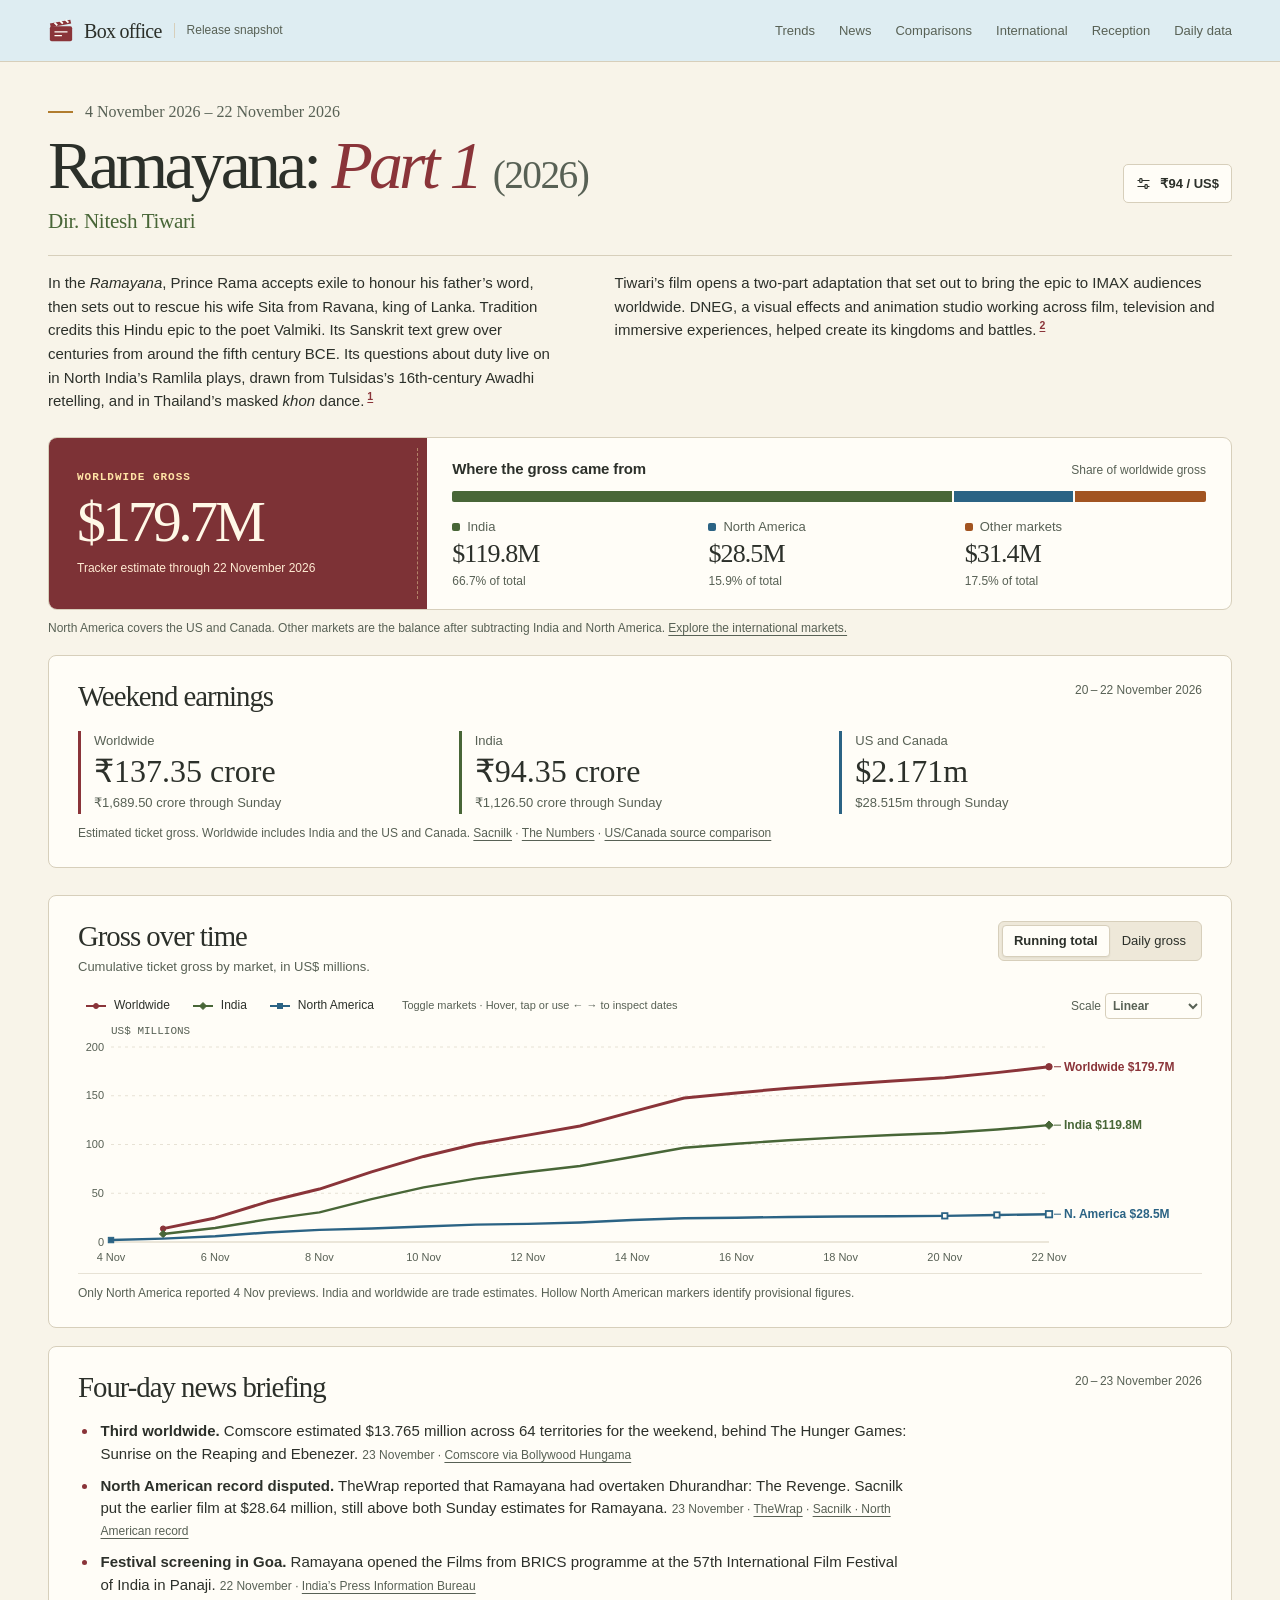
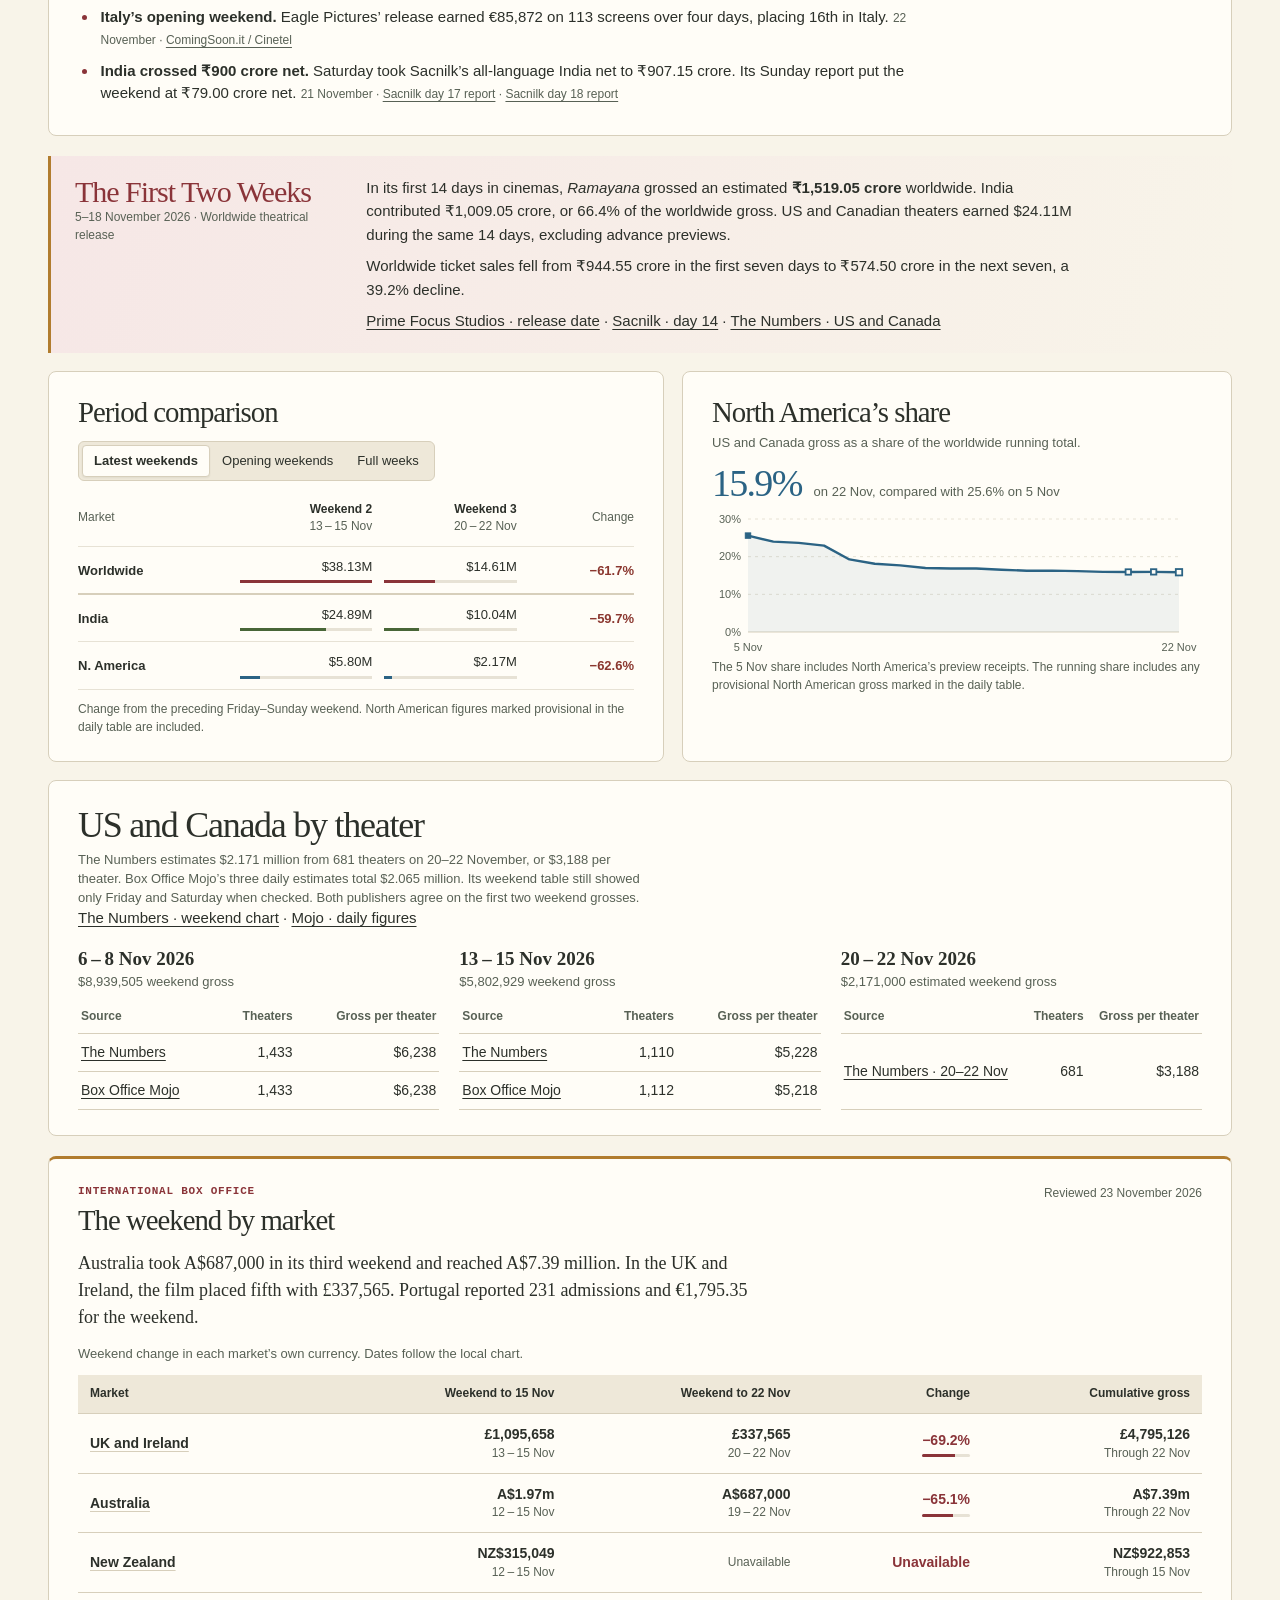
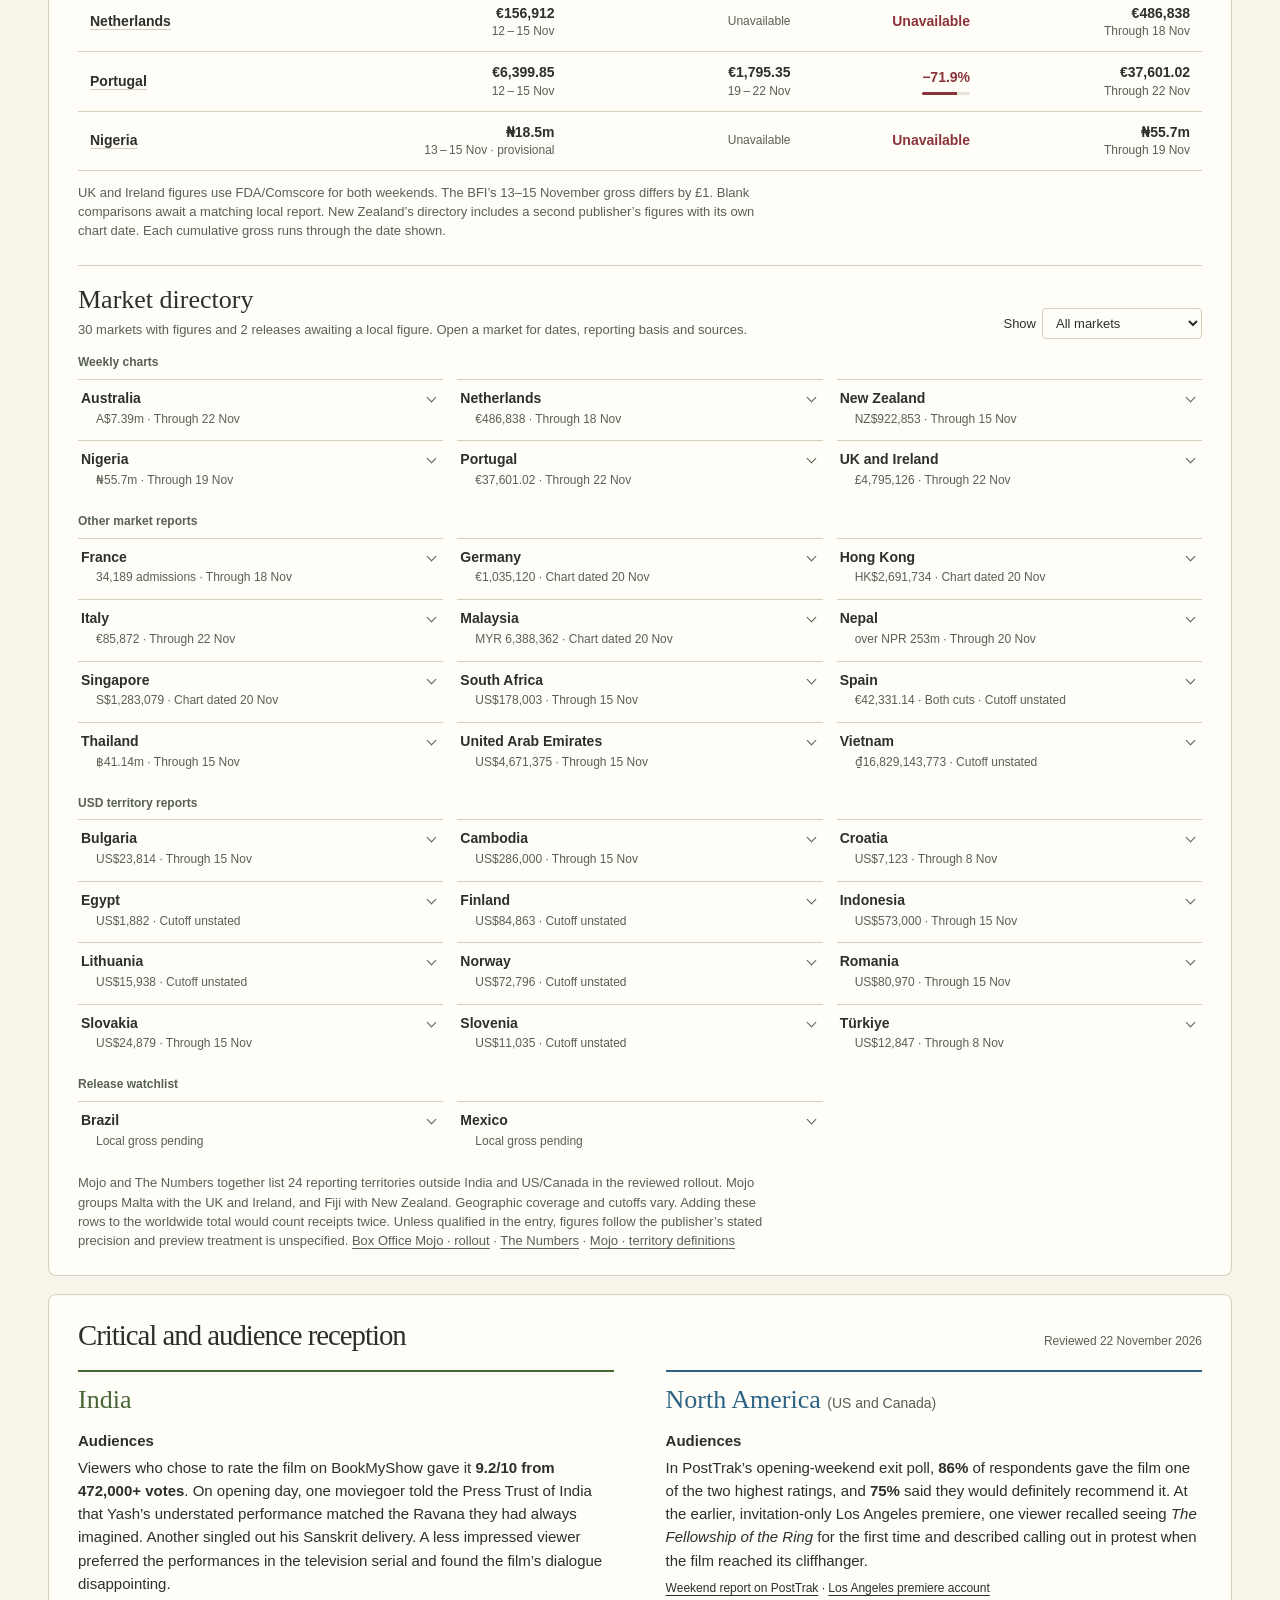
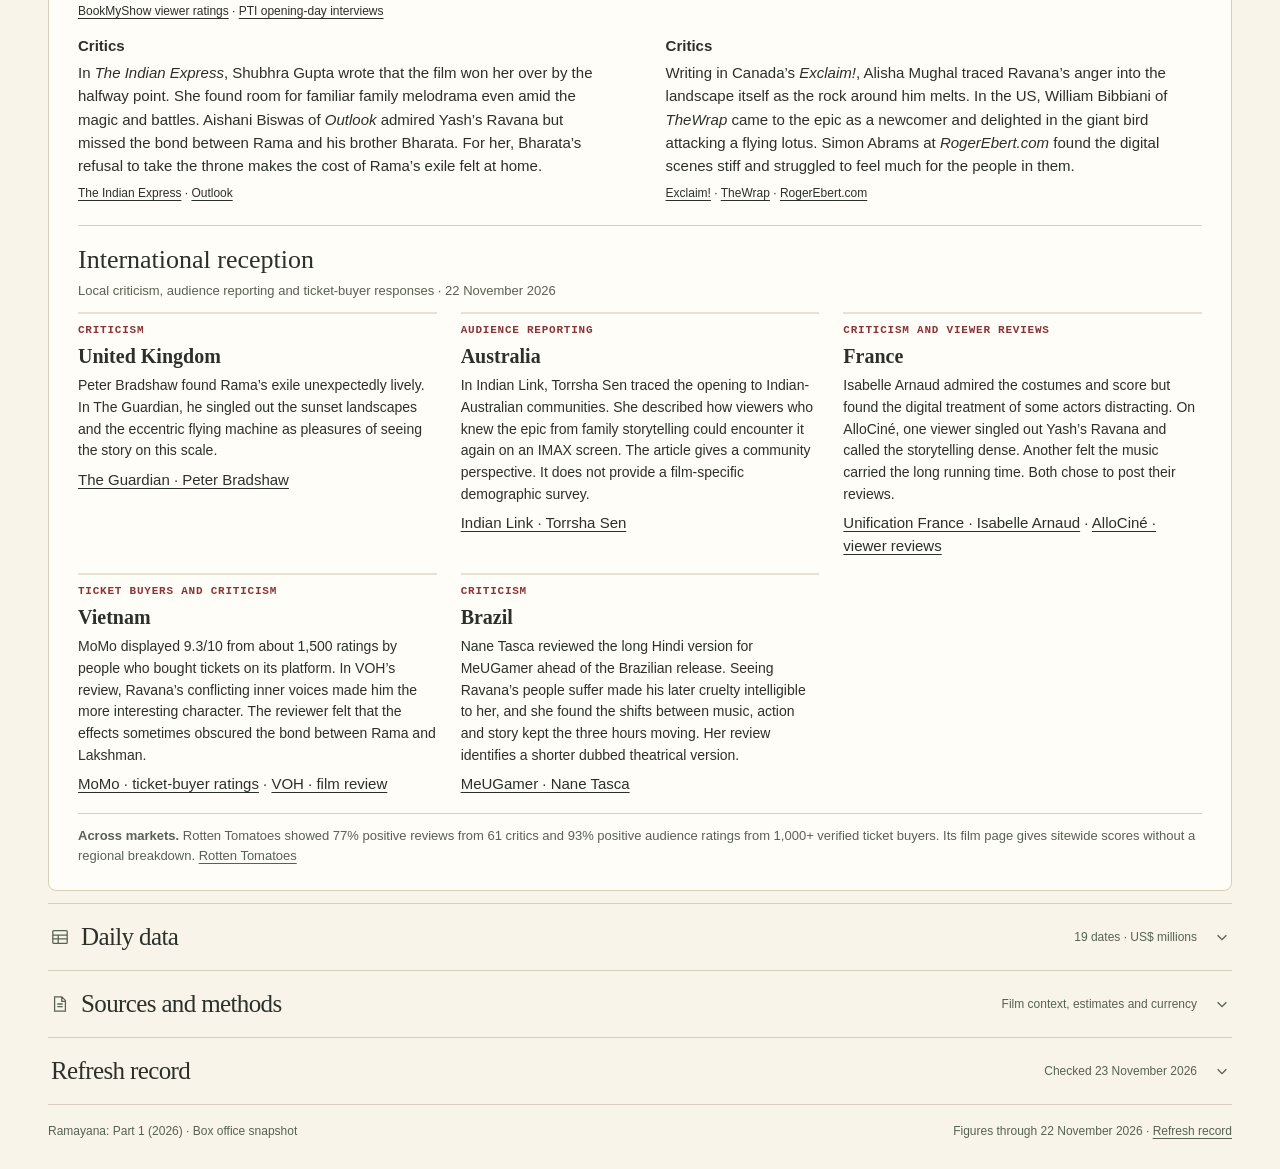
==== commit 97871e22: "Update Ramayana weekend earnings and opening fortnight" ====
--- a/ramayana-box-office-snapshot-v2.html
+++ b/ramayana-box-office-snapshot-v2.html
@@ -5,14 +5,14 @@
 <meta name="viewport" content="width=device-width, initial-scale=1">
 <meta name="color-scheme" content="light dark">
 <meta name="description" content="Follow Ramayana: Part 1 in India, the US and Canada, and international markets. Compare dated weekend grosses, local sources and regional critical and audience reception.">
-<title>Ramayana: Part 1 (2026) · International box office · Edition 3</title>
+<title>Ramayana: Part 1 (2026) · Weekend box office · 22 November 2026</title>
 <style>
 :root{color-scheme:light dark;--paper:#f8f4e9;--card:#fffdf7;--ink:#2c302a;--muted:#586155;--rule:#d7cfbb;--grid:#e7e2d5;--wash:#eee8d9;--sky:#deedf2;--lotus:#f6e7e6;--weekend:#f2e7ca;--gold:#b17c2e;--lacquer:#7d3236;--ww:#8a3439;--in:#486637;--na:#2b6384;--other:#a25421;--on-dark:#fff8e7;--positive:#3d643b;--negative:#8b3830;--focus:#1d6489;--serif:"Iowan Old Style","Baskerville","Georgia","Times New Roman",serif;--sans:"Inter",-apple-system,BlinkMacSystemFont,"Segoe UI",Arial,sans-serif;--mono:"IBM Plex Mono",Consolas,"Liberation Mono",monospace}
 @media(prefers-color-scheme:dark){:root{--paper:#20231f;--card:#282b25;--ink:#f4efdf;--muted:#c0c4b4;--rule:#525446;--grid:#41463a;--wash:#383b31;--sky:#25383f;--lotus:#3a2d31;--weekend:#403b2c;--gold:#d5ab65;--lacquer:#693036;--ww:#ffa6a9;--in:#b0d392;--na:#91c8e9;--other:#e8aa74;--positive:#abd29e;--negative:#ffb0a2;--focus:#a5d8f4}}
 *{box-sizing:border-box}html{scroll-behavior:smooth;scroll-padding-top:16px}body{margin:0;background:var(--paper);color:var(--ink);font:15px/1.48 var(--sans);-webkit-font-smoothing:antialiased}
 h1,h2,h3,p,figure,dl,dd{margin:0}h1,h2{font:normal 36px/1.08 var(--serif);letter-spacing:-.035em}h3{font-size:16px}a{color:inherit;text-underline-offset:3px}button,input,select{font:inherit;color:inherit}button,select,summary{cursor:pointer}button:focus-visible,a:focus-visible,input:focus-visible,select:focus-visible,summary:focus-visible,[tabindex]:focus-visible{outline:3px solid var(--focus);outline-offset:3px}button{background:transparent;border:0}button[disabled]{cursor:default}input,select{color-scheme:inherit}button,select,.value,.rate-toggle,.figures,table{font-variant-numeric:tabular-nums}svg{display:block}.wrap{width:min(1184px,calc(100% - 80px));margin:auto}.skip{position:absolute;left:12px;top:-80px;padding:10px 16px;background:var(--card);z-index:10}.skip:focus{top:10px}.sr{position:absolute;width:1px;height:1px;margin:-1px;padding:0;overflow:hidden;clip-path:inset(50%);white-space:nowrap}
 .mast{background:var(--sky);border-bottom:1px solid var(--rule)}.mast-inner,.brand,nav,.title-row,.section-head,.chart-tools,.disclosure-title,.rate-toggle{display:flex;align-items:center}.mast-inner{min-height:61px;justify-content:space-between;gap:20px}.brand{gap:10px;font:600 20px/1 var(--serif);letter-spacing:-.035em}.brand svg{color:var(--ww);width:26px;height:26px}.brand b{font-weight:normal}.brand small{font:12px/1.2 var(--sans);color:var(--muted);border-left:1px solid var(--rule);padding-left:12px;margin-left:2px;letter-spacing:0}nav{gap:24px}nav a{font-size:13px;text-decoration:none;padding:9px 0;color:var(--muted)}nav a:hover{color:var(--ink);text-decoration:underline}
-main{padding-bottom:28px}.hero{padding:34px 0 24px}.meta,.minor{font:600 11px/1.35 var(--mono);letter-spacing:.09em;text-transform:uppercase}.meta{color:var(--muted);display:flex;align-items:center;gap:12px}.meta:before{content:"";width:25px;height:2px;background:var(--gold)}.title-row{justify-content:space-between;gap:20px;margin:8px 0}.hero h1{font-size:clamp(46px,5.3vw,79px);line-height:1.04;letter-spacing:-.057em}.hero h1 em{font-weight:normal;color:var(--ww)}.rate-wrap{position:relative;flex:none}.rate-toggle{gap:9px;background:var(--card);border:1px solid var(--rule);border-radius:5px;padding:9px 12px;font-size:13px;font-weight:600}.rate-toggle svg{width:15px;height:15px}.rate-toggle:hover,select:hover,.legend button:hover{background:var(--wash)}.fx-panel{position:absolute;right:0;top:calc(100% + 6px);width:min(315px,calc(100vw - 36px));z-index:5;box-shadow:0 8px 28px #2817271b;background:var(--card);border:1px solid var(--rule);border-radius:6px;padding:18px}.fx-panel label{font-weight:650;font-size:14px}.fx-row{display:flex;gap:8px;margin:8px 0}.fx-row input{min-width:0;width:7em;padding:8px;border:1px solid var(--rule);border-radius:4px;background:var(--card)}.action{background:var(--ww);color:var(--card);padding:8px 16px;border-radius:4px;font-weight:650}.text-button{color:var(--ww);padding:4px 0;font-size:13px;text-decoration:underline;text-underline-offset:3px}.error{color:var(--negative);font-size:13px}.fx-print{display:none}
+main{padding-bottom:28px}.hero{padding:34px 0 24px}.minor{font:600 11px/1.35 var(--mono);letter-spacing:.09em;text-transform:uppercase}.meta{font:normal clamp(14px,1.25vw,16px)/1.4 var(--serif);color:var(--muted);display:flex;align-items:center;gap:12px}.meta:before{content:"";width:25px;height:2px;background:var(--gold)}.title-row{justify-content:space-between;gap:20px;margin:8px 0}.hero h1{font-size:clamp(46px,5.3vw,79px);line-height:1.04;letter-spacing:-.057em}.hero h1 em{font-weight:normal;color:var(--ww)}.rate-wrap{position:relative;flex:none}.rate-toggle{gap:9px;background:var(--card);border:1px solid var(--rule);border-radius:5px;padding:9px 12px;font-size:13px;font-weight:600}.rate-toggle svg{width:15px;height:15px}.rate-toggle:hover,select:hover,.legend button:hover{background:var(--wash)}.fx-panel{position:absolute;right:0;top:calc(100% + 6px);width:min(315px,calc(100vw - 36px));z-index:5;box-shadow:0 8px 28px #2817271b;background:var(--card);border:1px solid var(--rule);border-radius:6px;padding:18px}.fx-panel label{font-weight:650;font-size:14px}.fx-row{display:flex;gap:8px;margin:8px 0}.fx-row input{min-width:0;width:7em;padding:8px;border:1px solid var(--rule);border-radius:4px;background:var(--card)}.action{background:var(--ww);color:var(--card);padding:8px 16px;border-radius:4px;font-weight:650}.text-button{color:var(--ww);padding:4px 0;font-size:13px;text-decoration:underline;text-underline-offset:3px}.error{color:var(--negative);font-size:13px}.fx-print{display:none}
 .summary{display:grid;grid-template-columns:32% 1fr;border:1px solid var(--rule);border-radius:9px;overflow:hidden;background:var(--card)}.hero-gross{background:var(--lacquer);color:var(--on-dark);padding:23px 28px;position:relative;display:flex;flex-direction:column;justify-content:center}.hero-gross:after{content:"";position:absolute;right:9px;top:10px;bottom:10px;border-left:1px dashed #ead39b80}.hero-gross .minor{color:#ffe3a6}.hero-gross .value{font:normal clamp(45px,4.5vw,70px)/1.1 var(--serif);letter-spacing:-.06em;margin:5px 0}.hero-gross .caption{color:#ffebd3}.breakdown{padding:21px 25px 19px;min-width:0}.market-head{display:flex;justify-content:space-between;align-items:baseline;gap:8px}.market-head .minor{font-family:var(--sans);font-size:15px;letter-spacing:-.01em;text-transform:none}.caption{font-size:12px;color:var(--muted);line-height:1.5}.stack{display:flex;gap:2px;height:11px;border-radius:2px;overflow:hidden;margin:12px 0 15px}.stack span{min-width:0}.market-list{display:grid;grid-template-columns:repeat(3,1fr);gap:15px}.market-name{display:flex;align-items:center;gap:7px;color:var(--muted);font-size:13px}.dot{width:8px;height:8px;border-radius:2px;display:inline-block;background:var(--color);flex:none}.market-stat{font:normal 26px/1.25 var(--serif);letter-spacing:-.035em;margin:2px 0}.market-percent{font-size:12px;color:var(--muted);font-variant-numeric:tabular-nums}.in{--color:var(--in)}.na{--color:var(--na)}.ww{--color:var(--ww)}.other{--color:var(--other)}.overview-note{margin:9px 0 0}
 .panel{background:var(--card);border:1px solid var(--rule);border-radius:8px;padding:23px 26px;min-width:0}.trend{margin-top:25px}.section-head{align-items:flex-start;justify-content:space-between;gap:14px}.section-head h2,.pair h2,.appendix h2{font-size:clamp(25px,2.25vw,34px)}.sub{font-size:13px;color:var(--muted);margin:5px 0 0}.seg{display:inline-flex;align-self:flex-start;padding:3px;border:1px solid var(--rule);border-radius:6px;background:var(--wash);flex-shrink:0}.seg button{border:1px solid transparent;border-radius:4px;font-size:13px;line-height:1.2;padding:7px 11px;white-space:nowrap}.seg button[aria-pressed=true]{background:var(--card);border-color:var(--rule);font-weight:650;box-shadow:0 1px 2px #231a2110}.seg button:hover{color:var(--ww)}.chart-tools{justify-content:space-between;gap:10px;margin-top:14px;flex-wrap:wrap}.legend,.view-options{display:flex;gap:5px;align-items:center;flex-wrap:wrap}.legend button{display:inline-flex;gap:7px;align-items:center;padding:5px 9px 5px 6px;border:1px solid transparent;border-radius:4px;font-size:12px}.legend button[aria-pressed=false]{color:var(--muted);text-decoration:line-through;border-color:var(--rule)}.legend button[aria-pressed=false] .swatch{opacity:.44}.swatch{width:22px;height:12px}.view-options{gap:12px}.view-options label{font-size:12px;color:var(--muted)}.view-options select{font-size:12px;font-weight:600;margin-left:4px;background:var(--card);border:1px solid var(--rule);padding:4px 3px;border-radius:4px}
 .chart{min-width:0;position:relative}.chart>svg{width:100%;height:auto;overflow:visible;touch-action:pan-y}.axis-text{font:11px var(--sans);fill:var(--muted);font-variant-numeric:tabular-nums}.end-label{font:600 12px var(--sans);font-variant-numeric:tabular-nums}.svg-unit{fill:var(--muted);font:11px var(--mono)}.tip{position:absolute;pointer-events:none;z-index:2;max-width:calc(100% - 8px);padding:10px 13px;border:1px solid var(--rule);border-radius:5px;background:var(--card);box-shadow:0 4px 15px #241a241a;font-size:12px;line-height:1.6;font-variant-numeric:tabular-nums}.tip strong{display:block;border-bottom:1px solid var(--grid);padding-bottom:3px;margin-bottom:4px}.tip .tip-line{display:flex;justify-content:space-between;gap:16px}.tip-line b{font-weight:600}.chart-hint{font:11px/1.5 var(--sans);color:var(--muted);margin:0 auto 0 8px}.chart-note{border-top:1px solid var(--grid);margin-top:5px;padding-top:10px}.profiles{display:grid;grid-template-columns:repeat(3,minmax(0,1fr));gap:17px;margin:14px 0 6px}.profile h3{font-size:13px;font-weight:600}.profile-peak{font-size:12px;color:var(--muted);margin:3px 0}.pair{display:grid;grid-template-columns:1.12fr 1fr;gap:18px;margin:18px 0}.pair .section-head{flex-wrap:wrap}.period-controls{margin-top:13px}.table-scroller{overflow-x:auto}.period-table,.records{width:100%;border-collapse:collapse}.period-table{margin:10px 0}.period-table th,.period-table td,.records th,.records td{padding:10px 6px;border-bottom:1px solid var(--grid);font-size:13px;text-align:right}.period-table th:first-child,.records th:first-child{text-align:left}.period-table th:first-child,.period-table td:first-child,.records th:first-child,.records td:first-child{padding-left:0}.period-table th:last-child,.period-table td:last-child,.records th:last-child,.records td:last-child{padding-right:0}.period-table thead th,.records thead th{font-weight:500;color:var(--muted);font-size:12px}.period-table thead th span{display:block;color:var(--ink);font-weight:600}.period-table tbody th,.records tbody th{font-weight:550}.period-table tbody td{font-variant-numeric:tabular-nums}.period-table .ww-row{border-bottom:2px solid var(--rule)}.behind{display:block;width:100%;height:3px;background:var(--grid);margin-top:4px}.behind i{display:block;height:100%;background:var(--color)}.delta{font-weight:600;color:var(--negative)}.delta.up{color:var(--positive)}.share-fig{display:flex;align-items:baseline;gap:12px;margin-top:12px}.share-fig strong{font:normal 38px/1 var(--serif);letter-spacing:-.045em;color:var(--na)}.share-fig span{font-size:13px;color:var(--muted)}.share .chart{margin-top:6px}.appendix{margin-top:12px}.disclosure{padding:0;border-top:1px solid var(--rule)}.disclosure:last-of-type{border-bottom:1px solid var(--rule)}summary{list-style:none}summary::-webkit-details-marker{display:none}.disclosure summary{display:flex;justify-content:space-between;align-items:center;gap:16px;padding:18px 3px}.disclosure-title{gap:12px;font:normal 25px/1.2 var(--serif);letter-spacing:-.025em}.disclosure-title svg{width:18px;height:18px;color:var(--muted)}.summary-tail{display:flex;gap:18px;align-items:center;font-size:12px;color:var(--muted)}.chev{width:14px;height:14px;display:block}.disclosure[open]>summary .chev{transform:rotate(180deg)}.disclosure[open] .disclosure-body{padding:0 3px 20px}.data-tools{display:flex;align-items:center;justify-content:space-between;gap:8px;flex-wrap:wrap;margin:5px 0 10px}.records{min-width:285px}.records th,.records td{padding:7px 8px}.records th small{display:block;font:normal 11px var(--sans);color:var(--muted)}.records th abbr{text-decoration:none}.records tbody tr:nth-child(even){background:var(--card)}.notes-grid{display:grid;grid-template-columns:repeat(2,1fr);gap:18px 28px;max-width:1050px}.notes-grid h3{font-size:14px;margin-bottom:4px}.notes-grid p{font-size:13px;color:var(--muted);line-height:1.6}.notes-grid .refs{margin-top:3px}.notes-grid a{color:var(--ww)}footer{display:flex;justify-content:space-between;gap:20px;margin-top:18px;font-size:12px;color:var(--muted)}[hidden]{display:none!important}
@@ -31,7 +31,7 @@
 .screen-help{display:none}@media(min-width:980px){.screen-help{display:block}}
 @media(max-width:900px){.wrap{width:calc(100% - 40px)}.summary{grid-template-columns:30% 1fr}.hero-gross{padding:22px}.breakdown{padding:20px}.pair{grid-template-columns:1fr 1fr;gap:12px}.panel{padding:18px}.period-table th,.period-table td{padding:8px 3px}.profiles{gap:10px}.notes-grid{gap:15px}}
 @media(max-width:730px){.wrap{width:calc(100% - 30px)}.mast-inner{min-height:51px}.brand{font-size:18px}.brand small{display:none}nav{gap:14px}nav a{font-size:12px}.hero{padding:24px 0 18px}.title-row{align-items:flex-start;flex-direction:column;gap:10px;margin:9px 0}.hero h1{font-size:clamp(43px,8.5vw,60px)}.rate-wrap{order:2}.rate-toggle{padding:5px 8px;font-size:12px}.fx-panel{left:0;right:auto}.summary{grid-template-columns:1fr}.hero-gross{padding:16px 18px;display:grid;grid-template-columns:1fr auto;align-items:center;gap:0 10px}.hero-gross:after{display:none}.hero-gross .value{grid-column:2;grid-row:1 / 3;font-size:48px;margin:0}.hero-gross .caption{grid-column:1}.breakdown{padding:16px 18px}.market-stat{font-size:24px}.pair{grid-template-columns:1fr}.profiles{grid-template-columns:1fr;gap:15px}.profile:not(:first-child){border-top:1px solid var(--grid);padding-top:10px}.notes-grid{grid-template-columns:1fr}.section-head{flex-wrap:wrap}.chart-tools{margin-top:10px}.trend{margin-top:18px}.pair .section-head{align-items:center}.period-table th,.period-table td{padding:9px 4px}.title-row .rate-wrap{margin-bottom:2px}}
-@media(max-width:490px){.wrap{width:calc(100% - 24px)}.mast-inner{gap:7px}nav{gap:10px}.brand{gap:5px}nav a{font-size:11px}.brand svg{width:22px}.panel{padding:15px 12px}.market-list{gap:5px}.market-name{font-size:11px;gap:4px}.market-stat{font-size:22px}.market-percent{font-size:11px}.market-head .caption{font-size:10px}.summary-tail .optional{display:none}.hero-gross{padding:15px}.breakdown{padding:14px}.legend{gap:2px}.legend button{padding:4px 4px 4px 0;font-size:11px;gap:4px}.seg button{padding:7px 9px}.view-options{gap:6px}.chart-tools{gap:4px}.records th,.records td{font-size:12px;padding:8px 2px}.records thead th{font-size:11px}.data-tools{align-items:flex-start}.disclosure-title{font-size:22px}.share-fig span{font-size:12px}.market-head{flex-wrap:wrap}footer{flex-wrap:wrap;gap:4px}.minor,.meta{font-size:10px}.overview-note{margin-top:8px}}
+@media(max-width:490px){.wrap{width:calc(100% - 24px)}.mast-inner{gap:7px}nav{gap:10px}.brand{gap:5px}nav a{font-size:11px}.brand svg{width:22px}.panel{padding:15px 12px}.market-list{gap:5px}.market-name{font-size:11px;gap:4px}.market-stat{font-size:22px}.market-percent{font-size:11px}.market-head .caption{font-size:10px}.summary-tail .optional{display:none}.hero-gross{padding:15px}.breakdown{padding:14px}.legend{gap:2px}.legend button{padding:4px 4px 4px 0;font-size:11px;gap:4px}.seg button{padding:7px 9px}.view-options{gap:6px}.chart-tools{gap:4px}.records th,.records td{font-size:12px;padding:8px 2px}.records thead th{font-size:11px}.data-tools{align-items:flex-start}.disclosure-title{font-size:22px}.share-fig span{font-size:12px}.market-head{flex-wrap:wrap}footer{flex-wrap:wrap;gap:4px}.minor{font-size:10px}.overview-note{margin-top:8px}}
 @media(prefers-reduced-motion:reduce){html{scroll-behavior:auto}}
 @media print{@page{size:auto;margin:13mm}:root{color-scheme:light;--paper:white;--card:white;--ink:#242923;--muted:#515b50;--rule:#bfbba9;--grid:#deddd2;--wash:#f2eee3;--sky:#e5eff2;--lotus:#f9efee;--weekend:#f2e7ca;--gold:#94702e;--ww:#8a3439;--in:#486637;--na:#2b6384;--other:#a25421;--lacquer:#7d3236;--positive:#3d643b;--negative:#8b3830}*{print-color-adjust:exact;-webkit-print-color-adjust:exact}body{font-size:11pt}html{scroll-behavior:auto}.wrap{width:100%}.mast-inner{min-height:32px}.hero{padding:12px 0}.hero h1{font-size:42px}.brand small{display:inline}.rate-wrap,nav,.seg,.view-options,.tip,.chev,.skip,.chart-hint,.summary-tail,.data-tools,.chart-crosshair{display:none!important}.fx-print{display:block;font-size:10pt;color:var(--muted)}.title-row{flex-direction:row;align-items:center}.summary{grid-template-columns:30% 1fr}.hero-gross{display:flex;align-items:flex-start;padding:15px}.hero-gross .value{font-size:40px}.breakdown{padding:12px}.panel{break-inside:avoid;padding:14px}.trend{margin-top:14px}.pair{display:block}.pair .panel{margin:12px 0}.chart-note,.caption,.sub{font-size:9pt}.legend button{color:var(--ink)}.profiles{grid-template-columns:repeat(3,1fr)}.profile{border:0!important}.notes-grid{grid-template-columns:1fr 1fr}.appendix{break-before:page}.disclosure>summary{padding:10px 0}.records th,.records td{font-size:9pt;padding:3px 4px}.records thead{display:table-header-group}.records tr,.notes-grid>div{break-inside:avoid}.disclosure-body .table-scroller{overflow:visible}.data-view[hidden]{display:block!important}.data-view + .data-view{margin-top:16px}.print-title{display:table-caption!important;position:static;width:auto;height:auto;margin:0;clip-path:none;text-align:left;font-weight:bold;white-space:normal}.chart .axis-text,.chart .end-label{font-size:12px}.print-hide{display:none!important}}
 .refresh-body{display:grid;gap:20px}.refresh-body h3{font:600 18px/1.3 var(--serif);margin-bottom:6px}.refresh-body p,.refresh-body li,.refresh-body dd{font-size:14px}.refresh-body p+p{margin-top:6px}.refresh-body ul,.refresh-body ol{padding-left:20px;margin:6px 0}.refresh-body li+li{margin-top:8px}.refresh-body dt{font-weight:650}.refresh-body dd{margin:3px 0 10px}.refresh-body .review-next{border-left:3px solid var(--gold);padding-left:12px}.refresh-body .review-links{color:var(--muted);font-size:13px}.refresh-body details{padding-top:12px;border-top:1px solid var(--rule)}.refresh-body details summary{font-weight:650}.refresh-body details[open] summary{margin-bottom:10px}
@@ -92,6 +92,17 @@
 @media(max-width:550px){.intl-weekly thead{position:absolute;width:1px;height:1px;overflow:hidden;clip-path:inset(50%)}.intl-weekly,.intl-weekly tbody{display:block}.intl-weekly tr{display:grid;grid-template-columns:1fr 1fr;gap:8px;border-top:1px solid var(--rule);padding:10px 0}.intl-weekly th,.intl-weekly td{border:0;text-align:left;padding:0}.intl-weekly tbody th{grid-column:1/-1}.intl-weekly td:before{content:attr(data-label);display:block;color:var(--muted);font:12px/1.45 var(--sans)}.intl-weekly td{font-size:14px}.intl-weekly td small{font-size:11px}.intl-reviews{grid-template-columns:1fr}.market-records{gap:2px 10px}.market-record:has(>summary:focus-visible),.market-record[open]{grid-column:1/-1}}
 @media(max-width:400px){.mast-inner{justify-content:start;column-gap:12px}.mast-inner nav{gap:10px}.market-records{grid-template-columns:1fr}}
 @media print{.market-group[hidden]{display:block!important}.market-records,.intl-reviews{display:block}.market-record,.intl-reviews article,.intl-weekly tr{break-inside:avoid}.market-filter{display:none}.market-record::details-content{display:block;content-visibility:visible}.market-body{display:block}.international{break-inside:auto}.intl-kicker,.market-group h4{break-after:avoid}}
+.weekend-report,.news-briefing{margin-top:18px}
+.weekend-gross{display:grid;grid-template-columns:repeat(3,minmax(0,1fr));gap:18px;margin:18px 0 10px}
+.weekend-gross div{border-left:3px solid var(--ww);padding-left:13px}
+.weekend-gross div:nth-child(2){border-color:var(--in)}.weekend-gross div:nth-child(3){border-color:var(--na)}
+.weekend-gross dt{font-size:13px;color:var(--muted)}.weekend-gross dd{margin:2px 0;font:normal clamp(21px,2.5vw,32px)/1.2 var(--serif)}
+.weekend-gross dd small{display:block;margin-top:4px;font:13px/1.4 var(--sans);color:var(--muted)}
+.news-list{margin:12px 0 0;padding-left:1.3em;max-width:100ch}.news-list li{padding:5px 0 5px 3px}.news-list li::marker{color:var(--ww)}.news-list small{font-size:12px;color:var(--muted)}
+.period-controls{flex-wrap:wrap}.theater-weekends{grid-template-columns:repeat(auto-fit,minmax(min(100%,260px),1fr));gap:20px}
+@media(max-width:550px){.weekend-report .section-head,.news-briefing .section-head{display:block}.weekend-gross{grid-template-columns:1fr;gap:8px}.weekend-gross div{display:flex;align-items:baseline;justify-content:space-between;gap:8px;padding-left:10px}.news-list small{display:block}.weekend-report .caption,.news-briefing .caption{margin-top:5px}}
+@media print{.weekend-report,.news-briefing{break-inside:avoid}}
+@media(max-width:550px){.weekend-gross dd{text-align:right}}
 </style>
 <noscript><style>.js-only{display:none!important}.fx-print{display:block}.data-view[hidden]{display:block!important}.data-view{margin:12px 0}.print-title{position:static;width:auto;height:auto;clip-path:none;text-align:left}.legend button{cursor:default}</style></noscript>
 </head>
@@ -99,10 +110,10 @@
 <a class="skip" href="#figures">Skip to box office figures</a>
 <header class="mast"><div class="wrap mast-inner">
 <div class="brand"><svg viewBox="0 0 28 28" fill="none" aria-hidden="true"><rect x="2" y="9" width="24" height="16" rx="2" fill="currentColor"/><path d="m2 6 22-4 1 4L3 10z" fill="currentColor"/><path d="m7 5 3 3m3-5 3 3m3-4 3 3" stroke="var(--card)" stroke-width="2"/><path d="M7 15h14m-14 4h8" stroke="var(--card)" stroke-width="1.2"/></svg><b>Box office</b><small>Release snapshot</small></div>
-<nav aria-label="Report sections"><a href="#trends">Trends</a><a href="#periods">Comparisons</a><a href="#international">International</a><a href="#reception">Reception</a><a href="#data" data-open="data">Daily data</a></nav>
+<nav aria-label="Report sections"><a href="#trends">Trends</a><a href="#news">News</a><a href="#periods">Comparisons</a><a href="#international">International</a><a href="#reception">Reception</a><a href="#data" data-open="data">Daily data</a></nav>
 </div></header>
 <main class="wrap" id="overview">
-<header class="hero"><p class="meta"><!-- snapshot date-range -->4 November 2026 – 20 November 2026<!-- end date-range --></p>
+<header class="hero"><p class="meta"><!-- snapshot date-range -->4 November 2026 – 22 November 2026<!-- end date-range --></p>
 <div class="title-row"><div class="film-heading"><h1>Ramayana: <em>Part 1</em> <span class="year">(2026)</span></h1><h2 class="director">Dir. Nitesh Tiwari</h2></div>
 <div class="rate-wrap js-only"><button id="rate-toggle" class="rate-toggle" aria-expanded="false" aria-controls="fx-panel" aria-label="Adjust exchange rate, currently ₹94 per US dollar"><svg viewBox="0 0 20 20" fill="none" stroke="currentColor" stroke-width="1.5" aria-hidden="true"><path d="M2 6h16M2 14h16"/><rect x="5" y="3.5" width="3" height="5" rx="1" fill="var(--card)"/><rect x="12" y="11.5" width="3" height="5" rx="1" fill="var(--card)"/></svg><span id="rate-display">₹94 / US$</span></button>
 <form id="fx-panel" class="fx-panel" hidden novalidate><label for="rate">Rupees per US dollar</label><div class="fx-row"><input id="rate" type="number" inputmode="decimal" min="50" max="150" step="0.1" required value="94" aria-describedby="fx-help fx-error"><button class="action" type="submit">Apply</button></div><p class="caption" id="fx-help">Converts India and worldwide grosses from rupees. North America is reported in US dollars.</p><p class="error" id="fx-error" role="alert"></p><button type="button" class="text-button" id="reset-rate">Reset to ₹94</button></form></div><p class="fx-print" id="fx-print">₹94 per US dollar</p></div>
@@ -111,39 +122,51 @@
 <p>Tiwari’s film opens a two-part adaptation that set out to bring the epic to IMAX audiences worldwide. DNEG, a visual effects and animation studio working across film, television and immersive experiences, helped create its kingdoms and battles.<a class="note-ref" href="#film-sources" data-open="sources" aria-label="Source 2, production and reception">2</a></p>
 </div></header>
 <section id="figures" class="summary" aria-label="Worldwide gross and market breakdown">
-<div class="hero-gross"><h2 class="minor">Worldwide gross</h2><p class="value" id="ww-total"><!-- snapshot ww-total -->$170.0M<!-- end ww-total --></p><p class="caption"><!-- snapshot estimate-through -->Tracker estimate through 20 November 2026<!-- end estimate-through --></p></div>
-<div class="breakdown"><div class="market-head"><h3 class="minor">Where the gross came from</h3><span class="caption">Share of worldwide gross</span></div><div id="stack" class="stack" aria-hidden="true"><!-- snapshot stack --><span class="in" style="flex:111.8031914893617;background:var(--color)"></span><span class="na" style="flex:26.843871999999998;background:var(--color)"></span><span class="other" style="flex:31.34761736170217;background:var(--color)"></span><!-- end stack --></div><dl class="market-list" id="market-list"><!-- snapshot market-list --><div class="in"><dt class="market-name"><i class="dot" aria-hidden="true"></i>India</dt><dd class="market-stat">$111.8M</dd><dd class="market-percent">65.8% of total</dd></div><div class="na"><dt class="market-name"><i class="dot" aria-hidden="true"></i>North America</dt><dd class="market-stat">$26.8M</dd><dd class="market-percent">15.8% of total</dd></div><div class="other"><dt class="market-name"><i class="dot" aria-hidden="true"></i>Other markets</dt><dd class="market-stat">$31.3M</dd><dd class="market-percent">18.4% of total</dd></div><!-- end market-list --></dl></div>
-</section>
-<p class="caption overview-note">North America covers the US and Canada. Other markets are the balance after subtracting India and North America. <a href="#international">Explore the international markets in edition 3.</a></p>
-<section class="reading" aria-labelledby="reading-title">
-<h2 id="reading-title">The first 16 days</h2>
-<div class="reading-copy"><p id="lead"><!-- snapshot lead -->India sustained the second weekend. Its Friday–Sunday gross rose <strong>12.6%</strong> from opening weekend, limiting the worldwide decline to <strong>6.0%</strong>. Across the full weeks, worldwide receipts fell 37.9%. On the third Friday, worldwide takings were ₹33.80 crore, 61.3% below the previous Friday.<!-- end lead --></p>
-<p>By 20 November the film had earned an estimated <strong id="world-crore"><!-- snapshot world-crore -->₹1,598 crore<!-- end world-crore --></strong> worldwide. In nominal rupees, that puts its first 16 release days above the lifetime gross of <em>RRR</em> (₹1,230 crore) and below <em>Baahubali 2</em> (₹1,788 crore) and Tiwari’s <em>Dangal</em> (₹2,070 crore). India supplied about two-thirds of <em>Ramayana</em>’s gross over those 16 days, while nearly three-quarters of <em>Dangal</em>’s came from overseas.<a class="note-ref" href="#benchmark-sources" data-open="sources" aria-label="Source 3, worldwide gross comparisons">3</a></p></div>
+<div class="hero-gross"><h2 class="minor">Worldwide gross</h2><p class="value" id="ww-total"><!-- snapshot ww-total -->$179.7M<!-- end ww-total --></p><p class="caption"><!-- snapshot estimate-through -->Tracker estimate through 22 November 2026<!-- end estimate-through --></p></div>
+<div class="breakdown"><div class="market-head"><h3 class="minor">Where the gross came from</h3><span class="caption">Share of worldwide gross</span></div><div id="stack" class="stack" aria-hidden="true"><!-- snapshot stack --><span class="in" style="flex:119.84042553191489;background:var(--color)"></span><span class="na" style="flex:28.514872;background:var(--color)"></span><span class="other" style="flex:31.37874502127664;background:var(--color)"></span><!-- end stack --></div><dl class="market-list" id="market-list"><!-- snapshot market-list --><div class="in"><dt class="market-name"><i class="dot" aria-hidden="true"></i>India</dt><dd class="market-stat">$119.8M</dd><dd class="market-percent">66.7% of total</dd></div><div class="na"><dt class="market-name"><i class="dot" aria-hidden="true"></i>North America</dt><dd class="market-stat">$28.5M</dd><dd class="market-percent">15.9% of total</dd></div><div class="other"><dt class="market-name"><i class="dot" aria-hidden="true"></i>Other markets</dt><dd class="market-stat">$31.4M</dd><dd class="market-percent">17.5% of total</dd></div><!-- end market-list --></dl></div>
+</section>
+<p class="caption overview-note">North America covers the US and Canada. Other markets are the balance after subtracting India and North America. <a href="#international">Explore the international markets.</a></p>
+<section id="weekend-earnings" class="panel weekend-report" aria-labelledby="weekend-heading">
+<!-- snapshot weekend-summary --><div class="section-head"><h2 id="weekend-heading">Weekend earnings</h2><p class="caption">20 – 22 November 2026</p></div><dl class="weekend-gross"><div><dt>Worldwide</dt><dd>₹137.35 crore<small>₹1,689.50 crore through Sunday</small></dd></div><div><dt>India</dt><dd>₹94.35 crore<small>₹1,126.50 crore through Sunday</small></dd></div><div><dt>US and Canada</dt><dd>$2.171m<small>$28.515m through Sunday</small></dd></div></dl><p class="caption">Estimated ticket gross. Worldwide includes India and the US and Canada. <a href="https://www.sacnilk.com/big-release/ramayana_part_1_2026">Sacnilk</a> · <a href="https://www.the-numbers.com/movie/Ramayana-Part-1-(2026-India)">The Numbers</a> · <a href="#theaters">US/Canada source comparison</a></p><!-- end weekend-summary -->
 </section>
 <section class="panel trend" id="trends" aria-labelledby="trend-heading"><div class="section-head"><div><h2 id="trend-heading">Gross over time</h2><p class="sub" id="trend-sub">Cumulative ticket gross by market, in US$ millions.</p></div><div class="seg js-only" role="group" aria-label="Gross measure"><button data-measure="cum" aria-pressed="true">Running total</button><button data-measure="daily" aria-pressed="false">Daily gross</button></div></div>
 <div class="chart-tools"><div class="legend" id="legend" role="group" aria-label="Markets shown on chart"><button type="button" data-market="ww" aria-pressed="true" aria-label="Show Worldwide"><svg class="swatch" viewBox="0 0 22 12" aria-hidden="true"><path d="M1 6h20" stroke="var(--ww)" stroke-width="2"/><circle cx="11" cy="6" r="2.5" fill="var(--ww)" stroke="var(--ww)" stroke-width="1"/></svg>Worldwide</button><button type="button" data-market="in" aria-pressed="true" aria-label="Show India"><svg class="swatch" viewBox="0 0 22 12" aria-hidden="true"><path d="M1 6h20" stroke="var(--in)" stroke-width="2"/><path d="M11 2.5l3.5 3.5 l-3.5 3.5 l-3.5 -3.5z" fill="var(--in)" stroke="var(--in)" stroke-width="1"/></svg>India</button><button type="button" data-market="na" aria-pressed="true" aria-label="Show North America"><svg class="swatch" viewBox="0 0 22 12" aria-hidden="true"><path d="M1 6h20" stroke="var(--na)" stroke-width="2"/><rect x="8.5" y="3.5" width="5" height="5" fill="var(--na)" stroke="var(--na)" stroke-width="1"/></svg>North America</button></div><span class="chart-hint screen-help js-only">Toggle markets · Hover, tap or use ← → to inspect dates</span><div class="view-options js-only"><label id="layout-control" hidden>View<select id="layout"><option value="combined">Combined lines</option><option value="separate">Market panels</option></select></label><label id="scale-control">Scale<select id="scale"><option value="linear">Linear</option><option value="log">Logarithmic</option></select></label></div></div>
 <p class="sr" id="chart-help">Use left and right arrow keys to inspect dates. Home and End move to the first and last date. Press Escape to close the readout. Exact values are in the daily data tables.</p>
-<div id="main-chart" class="chart" tabindex="0" role="group" aria-label="Gross over time, inspect dates" aria-describedby="chart-help"><!-- snapshot main-chart --><svg viewBox="0 0 1090 248" role="img" aria-label="Cumulative gross by market. Worldwide on 20 Nov, $170.0M. India on 20 Nov, $111.8M. North America on 20 Nov, $26.8M." data-xmin="33" data-xmax="937" data-start="0" data-stop="16"><title>Cumulative gross by market</title><text x="33" y="14" text-anchor="start" class="svg-unit" >US$ MILLIONS</text><line x1="33" y1="222" x2="937" y2="222" stroke="var(--rule)" /><text x="26" y="225.5" text-anchor="end" class="axis-text" >0</text><line x1="33" y1="173.25" x2="937" y2="173.25" stroke="var(--grid)" stroke-dasharray="3 4"/><text x="26" y="176.75" text-anchor="end" class="axis-text" >50</text><line x1="33" y1="124.5" x2="937" y2="124.5" stroke="var(--grid)" stroke-dasharray="3 4"/><text x="26" y="128" text-anchor="end" class="axis-text" >100</text><line x1="33" y1="75.75" x2="937" y2="75.75" stroke="var(--grid)" stroke-dasharray="3 4"/><text x="26" y="79.25" text-anchor="end" class="axis-text" >150</text><line x1="33" y1="27" x2="937" y2="27" stroke="var(--grid)" stroke-dasharray="3 4"/><text x="26" y="30.5" text-anchor="end" class="axis-text" >200</text><text x="33" y="241" text-anchor="middle" class="axis-text" >4 Nov</text><text x="146" y="241" text-anchor="middle" class="axis-text" >6 Nov</text><text x="259" y="241" text-anchor="middle" class="axis-text" >8 Nov</text><text x="372" y="241" text-anchor="middle" class="axis-text" >10 Nov</text><text x="485" y="241" text-anchor="middle" class="axis-text" >12 Nov</text><text x="598" y="241" text-anchor="middle" class="axis-text" >14 Nov</text><text x="711" y="241" text-anchor="middle" class="axis-text" >16 Nov</text><text x="824" y="241" text-anchor="middle" class="axis-text" >18 Nov</text><text x="937" y="241" text-anchor="middle" class="axis-text" >20 Nov</text><path d="M89.50,208.65 L146.00,197.93 L202.50,181.83 L259.00,169.08 L315.50,151.89 L372.00,136.43 L428.50,124.03 L485.00,115.11 L541.50,106.04 L598.00,91.83 L654.50,77.93 L711.00,72.40 L767.50,67.10 L824.00,63.19 L880.50,59.76 L937.00,56.26" stroke="var(--ww)" fill="none" stroke-width="3" stroke-linejoin="round" stroke-linecap="round"/><circle cx="89.5" cy="208.64561170212767" r="2.7" fill="var(--ww)" stroke="var(--ww)" stroke-width="1"/><circle cx="937" cy="56.25518617021274" r="3.2" fill="var(--ww)" stroke="var(--ww)" stroke-width="1"/><path d="M89.50,213.96 L146.00,208.02 L202.50,199.36 L259.00,192.42 L315.50,179.07 L372.00,167.39 L428.50,158.62 L485.00,151.98 L541.50,146.02 L598.00,137.00 L654.50,127.72 L711.00,123.75 L767.50,120.21 L824.00,117.34 L880.50,114.94 L937.00,112.99" stroke="var(--in)" fill="none" stroke-width="2.4" stroke-linejoin="round" stroke-linecap="round"/><path d="M89.5 210.2614361702128l3.7 3.7 l-3.7 3.7 l-3.7 -3.7z" fill="var(--in)" stroke="var(--in)" stroke-width="1"/><path d="M937 108.79188829787235l4.2 4.2 l-4.2 4.2 l-4.2 -4.2z" fill="var(--in)" stroke="var(--in)" stroke-width="1"/><path d="M33.00,220.05 L89.50,218.58 L146.00,216.22 L202.50,212.49 L259.00,209.87 L315.50,208.50 L372.00,206.49 L428.50,204.67 L485.00,203.83 L541.50,202.44 L598.00,200.04 L654.50,198.18 L711.00,197.75 L767.50,196.94 L824.00,196.54 L880.50,196.31 L937.00,195.83" stroke="var(--na)" fill="none" stroke-width="2.4" stroke-linejoin="round" stroke-linecap="round"/><rect x="30.3" y="217.35000000000002" width="5.4" height="5.4" fill="var(--na)" stroke="var(--na)" stroke-width="1"/><rect x="933.8" y="192.62722480000002" width="6.4" height="6.4" fill="var(--card)" stroke="var(--na)" stroke-width="1.8"/><line x1="942" y1="56.25518617021274" x2="949" y2="56.25518617021274" stroke="var(--ww)" /><text x="952" y="60.25518617021274" text-anchor="start" class="end-label" fill="var(--ww)">Worldwide  $170.0M</text><line x1="942" y1="112.99188829787235" x2="949" y2="112.99188829787235" stroke="var(--in)" /><text x="952" y="116.99188829787235" text-anchor="start" class="end-label" fill="var(--in)">India  $111.8M</text><line x1="942" y1="195.8272248" x2="949" y2="195.8272248" stroke="var(--na)" /><text x="952" y="199.8272248" text-anchor="start" class="end-label" fill="var(--na)">N. America  $26.8M</text><line class="chart-crosshair" x1="0" x2="0" y1="27" y2="222" stroke="var(--muted)" stroke-dasharray="3 3" visibility="hidden"/></svg><!-- end main-chart --></div>
+<div id="main-chart" class="chart" tabindex="0" role="group" aria-label="Gross over time, inspect dates" aria-describedby="chart-help"><!-- snapshot main-chart --><svg viewBox="0 0 1090 248" role="img" aria-label="Cumulative gross by market. Worldwide on 22 Nov, $179.7M. India on 22 Nov, $119.8M. North America on 22 Nov, $28.5M." data-xmin="33" data-xmax="937" data-start="0" data-stop="18"><title>Cumulative gross by market</title><text x="33" y="14" text-anchor="start" class="svg-unit" >US$ MILLIONS</text><line x1="33" y1="222" x2="937" y2="222" stroke="var(--rule)" /><text x="26" y="225.5" text-anchor="end" class="axis-text" >0</text><line x1="33" y1="173.25" x2="937" y2="173.25" stroke="var(--grid)" stroke-dasharray="3 4"/><text x="26" y="176.75" text-anchor="end" class="axis-text" >50</text><line x1="33" y1="124.5" x2="937" y2="124.5" stroke="var(--grid)" stroke-dasharray="3 4"/><text x="26" y="128" text-anchor="end" class="axis-text" >100</text><line x1="33" y1="75.75" x2="937" y2="75.75" stroke="var(--grid)" stroke-dasharray="3 4"/><text x="26" y="79.25" text-anchor="end" class="axis-text" >150</text><line x1="33" y1="27" x2="937" y2="27" stroke="var(--grid)" stroke-dasharray="3 4"/><text x="26" y="30.5" text-anchor="end" class="axis-text" >200</text><text x="33" y="241" text-anchor="middle" class="axis-text" >4 Nov</text><text x="133.44444444444446" y="241" text-anchor="middle" class="axis-text" >6 Nov</text><text x="233.88888888888889" y="241" text-anchor="middle" class="axis-text" >8 Nov</text><text x="334.3333333333333" y="241" text-anchor="middle" class="axis-text" >10 Nov</text><text x="434.77777777777777" y="241" text-anchor="middle" class="axis-text" >12 Nov</text><text x="535.2222222222222" y="241" text-anchor="middle" class="axis-text" >14 Nov</text><text x="635.6666666666666" y="241" text-anchor="middle" class="axis-text" >16 Nov</text><text x="736.1111111111111" y="241" text-anchor="middle" class="axis-text" >18 Nov</text><text x="836.5555555555555" y="241" text-anchor="middle" class="axis-text" >20 Nov</text><text x="937" y="241" text-anchor="middle" class="axis-text" >22 Nov</text><path d="M83.22,208.65 L133.44,197.93 L183.67,181.83 L233.89,169.08 L284.11,151.89 L334.33,136.43 L384.56,124.03 L434.78,115.11 L485.00,106.04 L535.22,91.83 L585.44,77.93 L635.67,72.92 L685.89,68.14 L736.11,64.44 L786.33,61.01 L836.56,57.81 L886.78,52.62 L937.00,46.76" stroke="var(--ww)" fill="none" stroke-width="3" stroke-linejoin="round" stroke-linecap="round"/><circle cx="83.22222222222223" cy="208.64561170212767" r="2.7" fill="var(--ww)" stroke="var(--ww)" stroke-width="1"/><circle cx="937" cy="46.75930851063828" r="3.2" fill="var(--ww)" stroke="var(--ww)" stroke-width="1"/><path d="M83.22,213.96 L133.44,208.02 L183.67,199.36 L233.89,192.42 L284.11,179.07 L334.33,167.39 L384.56,158.62 L434.78,151.98 L485.00,146.02 L535.22,137.00 L585.44,127.72 L635.67,123.75 L685.89,120.21 L736.11,117.34 L786.33,114.94 L836.56,112.99 L886.78,109.56 L937.00,105.16" stroke="var(--in)" fill="none" stroke-width="2.4" stroke-linejoin="round" stroke-linecap="round"/><path d="M83.22222222222223 210.2614361702128l3.7 3.7 l-3.7 3.7 l-3.7 -3.7z" fill="var(--in)" stroke="var(--in)" stroke-width="1"/><path d="M937 100.95558510638297l4.2 4.2 l-4.2 4.2 l-4.2 -4.2z" fill="var(--in)" stroke="var(--in)" stroke-width="1"/><path d="M33.00,220.05 L83.22,218.58 L133.44,216.22 L183.67,212.49 L233.89,209.87 L284.11,208.50 L334.33,206.49 L384.56,204.67 L434.78,203.83 L485.00,202.44 L535.22,200.04 L585.44,198.18 L635.67,197.75 L685.89,196.94 L736.11,196.54 L786.33,196.31 L836.56,195.83 L886.78,194.97 L937.00,194.20" stroke="var(--na)" fill="none" stroke-width="2.4" stroke-linejoin="round" stroke-linecap="round"/><rect x="30.3" y="217.35000000000002" width="5.4" height="5.4" fill="var(--na)" stroke="var(--na)" stroke-width="1"/><rect x="833.8555555555555" y="193.13307480000003" width="5.4" height="5.4" fill="var(--card)" stroke="var(--na)" stroke-width="1.8"/><rect x="884.0777777777777" y="192.2701998" width="5.4" height="5.4" fill="var(--card)" stroke="var(--na)" stroke-width="1.8"/><rect x="933.8" y="190.9979998" width="6.4" height="6.4" fill="var(--card)" stroke="var(--na)" stroke-width="1.8"/><line x1="942" y1="46.75930851063828" x2="949" y2="46.75930851063828" stroke="var(--ww)" /><text x="952" y="50.75930851063828" text-anchor="start" class="end-label" fill="var(--ww)">Worldwide  $179.7M</text><line x1="942" y1="105.15558510638297" x2="949" y2="105.15558510638297" stroke="var(--in)" /><text x="952" y="109.15558510638297" text-anchor="start" class="end-label" fill="var(--in)">India  $119.8M</text><line x1="942" y1="194.1979998" x2="949" y2="194.1979998" stroke="var(--na)" /><text x="952" y="198.1979998" text-anchor="start" class="end-label" fill="var(--na)">N. America  $28.5M</text><line class="chart-crosshair" x1="0" x2="0" y1="27" y2="222" stroke="var(--muted)" stroke-dasharray="3 3" visibility="hidden"/></svg><!-- end main-chart --></div>
 <div id="profiles" class="profiles" hidden></div>
 <p class="caption chart-note">Only North America reported 4 Nov previews. India and worldwide are trade estimates. Hollow North American markers identify provisional figures.</p>
 </section>
+<section id="news" class="panel news-briefing" aria-labelledby="news-heading">
+<!-- snapshot briefing --><div class="section-head"><h2 id="news-heading">Four-day news briefing</h2><p class="caption">20 – 23 November 2026</p></div><ul class="news-list"><li><strong>Third worldwide.</strong> Comscore estimated $13.765 million across 64 territories for the weekend, behind The Hunger Games: Sunrise on the Reaping and Ebenezer. <small><time datetime="2026-11-23">23 November</time> · <a href="https://www.bollywoodhungama.com/news/box-office-special-features/ramayana-box-office-ranbir-kapoor-yash-epic-is-worldwide-no-3-in-its-third-weekend-beats-hollywoods-i-play-rocky/">Comscore via Bollywood Hungama</a></small></li>
+<li><strong>North American record disputed.</strong> TheWrap reported that Ramayana had overtaken Dhurandhar: The Revenge. Sacnilk put the earlier film at $28.64 million, still above both Sunday estimates for Ramayana. <small><time datetime="2026-11-23">23 November</time> · <a href="https://www.thewrap.com/creative-content/movies/ramayana-sets-new-u-s-box-office-record-for-indian-films/">TheWrap</a> · <a href="https://www.sacnilk.com/news/ramayana-north-america-box-office-nears-28-million-set-to-break-dhurandhar-2-record-on-day-19">Sacnilk · North American record</a></small></li>
+<li><strong>Festival screening in Goa.</strong> Ramayana opened the Films from BRICS programme at the 57th International Film Festival of India in Panaji. <small><time datetime="2026-11-22">22 November</time> · <a href="https://www.pib.gov.in/PressReleseDetailm.aspx?PRID=2340044&amp;lang=1&amp;reg=3">India’s Press Information Bureau</a></small></li>
+<li><strong>Italy’s opening weekend.</strong> Eagle Pictures’ release earned €85,872 on 113 screens over four days, placing 16th in Italy. <small><time datetime="2026-11-22">22 November</time> · <a href="https://www.comingsoon.it/cinema/boxoffice/">ComingSoon.it / Cinetel</a></small></li>
+<li><strong>India crossed ₹900 crore net.</strong> Saturday took Sacnilk’s all-language India net to ₹907.15 crore. Its Sunday report put the weekend at ₹79.00 crore net. <small><time datetime="2026-11-21">21 November</time> · <a href="https://www.sacnilk.com/quicknews/ramayana_part_1_2026_Box_Office_Collection_Day_17">Sacnilk day 17 report</a> · <a href="https://www.sacnilk.com/quicknews/ramayana_part_1_2026_Box_Office_Collection_Day_18">Sacnilk day 18 report</a></small></li></ul><!-- end briefing -->
+</section>
+<section class="reading" aria-labelledby="reading-title">
+<div><h2 id="reading-title">The First Two Weeks</h2><p class="caption">5–18 November 2026 · Worldwide theatrical release</p></div>
+<div class="reading-copy"><p>In its first 14 days in cinemas, <em>Ramayana</em> grossed an estimated <strong id="world-crore"><!-- snapshot world-crore -->₹1,519.05 crore<!-- end world-crore --></strong> worldwide. <span id="fortnight-markets"><!-- snapshot fortnight-markets -->India contributed ₹1,009.05 crore, or 66.4% of the worldwide gross. US and Canadian theaters earned $24.11M during the same 14 days, excluding advance previews.<!-- end fortnight-markets --></span></p>
+<p id="lead"><!-- snapshot lead -->Worldwide ticket sales fell from ₹944.55 crore in the first seven days to ₹574.50 crore in the next seven, a 39.2% decline.<!-- end lead --></p>
+<p class="refs"><a href="https://www.primefocusstudios.com/news/ramayana-premieres-in-los-angeles-ahead-of-worldwide-release">Prime Focus Studios · release date</a> · <a href="https://www.sacnilk.com/quicknews/ramayana_part_1_2026_Box_Office_Collection_Day_14">Sacnilk · day 14</a> · <a href="https://www.the-numbers.com/movie/Ramayana-Part-1-(2026-India)">The Numbers · US and Canada</a></p></div>
+</section>
 <div class="pair">
 <section id="periods" class="panel" aria-labelledby="period-heading"><div class="section-head"><h2 id="period-heading">Period comparison</h2></div>
-<div class="seg period-controls js-only" role="group" aria-label="Comparison period"><button data-period="week" aria-pressed="true">Full weeks</button><button data-period="weekend" aria-pressed="false">Weekends</button></div>
-<div id="period-table"><!-- snapshot period-table --><table class="period-table"><caption class="sr">Weekly comparison in millions of US dollars</caption><colgroup><col style="width:28%"><col style="width:26%"><col style="width:26%"><col style="width:20%"></colgroup><thead><tr><th scope="col">Market</th><th scope="col"><span>Week 1</span>5–11 Nov*</th><th scope="col"><span>Week 2</span>12–18 Nov</th><th scope="col">Change</th></tr></thead><tbody><tr class="ww ww-row"><th scope="row">Worldwide</th><td>$100.48M<span class="behind" aria-hidden="true"><i style="width:100.000%"></i></span></td><td>$62.39M<span class="behind" aria-hidden="true"><i style="width:62.093%"></i></span></td><td class="delta ">−37.9%</td></tr><tr class="in in-row"><th scope="row">India</th><td>$65.01M<span class="behind" aria-hidden="true"><i style="width:64.692%"></i></span></td><td>$42.34M<span class="behind" aria-hidden="true"><i style="width:42.136%"></i></span></td><td class="delta ">−34.9%</td></tr><tr class="na na-row"><th scope="row">N. America</th><td>$17.78M<span class="behind" aria-hidden="true"><i style="width:17.690%"></i></span></td><td>$8.33M<span class="behind" aria-hidden="true"><i style="width:8.292%"></i></span></td><td class="delta ">−53.1%</td></tr></tbody></table><!-- end period-table --></div><p class="caption" id="period-note"><!-- snapshot period-note -->* Week 1 also includes North America’s 4 Nov previews. Both weeks end on Wednesday.<!-- end period-note --></p></section>
-<section class="panel share" aria-labelledby="share-heading"><h2 id="share-heading">North America’s share</h2><p class="sub">US and Canada gross as a share of the worldwide running total.</p><div class="share-fig" id="share-fig"><!-- snapshot share-fig --><strong>15.8%</strong><span>on 20 Nov, compared with 25.6% on 5 Nov</span><!-- end share-fig --></div><div class="chart" id="share-chart" tabindex="0" role="group" aria-label="North America share, inspect dates" aria-describedby="chart-help"><!-- snapshot share-chart --><svg viewBox="0 0 455 150" role="img" aria-label="North America’s share of worldwide cumulative gross. North America on 20 Nov, 15.8%." data-xmin="36" data-xmax="432" data-start="1" data-stop="16"><title>North America’s share of worldwide cumulative gross</title><line x1="36" y1="124" x2="432" y2="124" stroke="var(--rule)" /><text x="29" y="127.5" text-anchor="end" class="axis-text" >0%</text><line x1="36" y1="86.33333333333334" x2="432" y2="86.33333333333334" stroke="var(--grid)" stroke-dasharray="3 4"/><text x="29" y="89.83333333333334" text-anchor="end" class="axis-text" >10%</text><line x1="36" y1="48.66666666666667" x2="432" y2="48.66666666666667" stroke="var(--grid)" stroke-dasharray="3 4"/><text x="29" y="52.16666666666667" text-anchor="end" class="axis-text" >20%</text><line x1="36" y1="11" x2="432" y2="11" stroke="var(--grid)" stroke-dasharray="3 4"/><text x="29" y="14.5" text-anchor="end" class="axis-text" >30%</text><text x="36" y="143" text-anchor="middle" class="axis-text" >5 Nov</text><text x="115.2" y="143" text-anchor="middle" class="axis-text" >8 Nov</text><text x="194.4" y="143" text-anchor="middle" class="axis-text" >11 Nov</text><text x="273.6" y="143" text-anchor="middle" class="axis-text" >14 Nov</text><text x="352.8" y="143" text-anchor="middle" class="axis-text" >17 Nov</text><text x="432" y="143" text-anchor="middle" class="axis-text" >20 Nov</text><path d="M36.00,27.59 L62.40,33.62 L88.80,34.86 L115.20,37.63 L141.60,51.44 L168.00,55.75 L194.40,57.37 L220.80,59.99 L247.20,60.47 L273.60,60.45 L300.00,61.72 L326.40,62.94 L352.80,63.05 L379.20,63.62 L405.60,64.37 L432.00,64.52 L432,124 L36,124Z" fill="var(--na)" fill-opacity=".07"/><path d="M36.00,27.59 L62.40,33.62 L88.80,34.86 L115.20,37.63 L141.60,51.44 L168.00,55.75 L194.40,57.37 L220.80,59.99 L247.20,60.47 L273.60,60.45 L300.00,61.72 L326.40,62.94 L352.80,63.05 L379.20,63.62 L405.60,64.37 L432.00,64.52" stroke="var(--na)" fill="none" stroke-width="2.4" stroke-linejoin="round" stroke-linecap="round"/><rect x="33.3" y="24.892610475080904" width="5.4" height="5.4" fill="var(--na)" stroke="var(--na)" stroke-width="1"/><rect x="428.8" y="61.320540195458776" width="6.4" height="6.4" fill="var(--card)" stroke="var(--na)" stroke-width="1.8"/><line class="chart-crosshair" x1="0" x2="0" y1="11" y2="124" stroke="var(--muted)" stroke-dasharray="3 3" visibility="hidden"/></svg><!-- end share-chart --></div><p class="caption">The 5 Nov share includes North America’s preview receipts. The running share includes any provisional North American gross marked in the daily table.</p></section>
+<div class="seg period-controls js-only" role="group" aria-label="Comparison period"><button data-period="latest" aria-pressed="true">Latest weekends</button><button data-period="weekend" aria-pressed="false">Opening weekends</button><button data-period="week" aria-pressed="false">Full weeks</button></div>
+<div id="period-table"><!-- snapshot period-table --><table class="period-table"><caption class="sr">Weekend comparison in millions of US dollars</caption><colgroup><col style="width:28%"><col style="width:26%"><col style="width:26%"><col style="width:20%"></colgroup><thead><tr><th scope="col">Market</th><th scope="col"><span>Weekend 2</span>13 – 15 Nov</th><th scope="col"><span>Weekend 3</span>20 – 22 Nov</th><th scope="col">Change</th></tr></thead><tbody><tr class="ww ww-row"><th scope="row">Worldwide</th><td>$38.13M<span class="behind" aria-hidden="true"><i style="width:100.000%"></i></span></td><td>$14.61M<span class="behind" aria-hidden="true"><i style="width:38.318%"></i></span></td><td class="delta ">−61.7%</td></tr><tr class="in in-row"><th scope="row">India</th><td>$24.89M<span class="behind" aria-hidden="true"><i style="width:65.267%"></i></span></td><td>$10.04M<span class="behind" aria-hidden="true"><i style="width:26.322%"></i></span></td><td class="delta ">−59.7%</td></tr><tr class="na na-row"><th scope="row">N. America</th><td>$5.80M<span class="behind" aria-hidden="true"><i style="width:15.218%"></i></span></td><td>$2.17M<span class="behind" aria-hidden="true"><i style="width:5.693%"></i></span></td><td class="delta ">−62.6%</td></tr></tbody></table><!-- end period-table --></div><p class="caption" id="period-note"><!-- snapshot period-note -->Change from the preceding Friday–Sunday weekend. North American figures marked provisional in the daily table are included.<!-- end period-note --></p></section>
+<section class="panel share" aria-labelledby="share-heading"><h2 id="share-heading">North America’s share</h2><p class="sub">US and Canada gross as a share of the worldwide running total.</p><div class="share-fig" id="share-fig"><!-- snapshot share-fig --><strong>15.9%</strong><span>on 22 Nov, compared with 25.6% on 5 Nov</span><!-- end share-fig --></div><div class="chart" id="share-chart" tabindex="0" role="group" aria-label="North America share, inspect dates" aria-describedby="chart-help"><!-- snapshot share-chart --><svg viewBox="0 0 455 150" role="img" aria-label="North America’s share of worldwide cumulative gross. North America on 22 Nov, 15.9%." data-xmin="36" data-xmax="432" data-start="1" data-stop="18"><title>North America’s share of worldwide cumulative gross</title><line x1="36" y1="124" x2="432" y2="124" stroke="var(--rule)" /><text x="29" y="127.5" text-anchor="end" class="axis-text" >0%</text><line x1="36" y1="86.33333333333334" x2="432" y2="86.33333333333334" stroke="var(--grid)" stroke-dasharray="3 4"/><text x="29" y="89.83333333333334" text-anchor="end" class="axis-text" >10%</text><line x1="36" y1="48.66666666666667" x2="432" y2="48.66666666666667" stroke="var(--grid)" stroke-dasharray="3 4"/><text x="29" y="52.16666666666667" text-anchor="end" class="axis-text" >20%</text><line x1="36" y1="11" x2="432" y2="11" stroke="var(--grid)" stroke-dasharray="3 4"/><text x="29" y="14.5" text-anchor="end" class="axis-text" >30%</text><text x="36" y="143" text-anchor="middle" class="axis-text" >5 Nov</text><text x="432" y="143" text-anchor="middle" class="axis-text" >22 Nov</text><path d="M36.00,27.59 L59.29,33.62 L82.59,34.86 L105.88,37.63 L129.18,51.44 L152.47,55.75 L175.76,57.37 L199.06,59.99 L222.35,60.47 L245.65,60.45 L268.94,61.72 L292.24,62.73 L315.53,62.64 L338.82,63.15 L362.12,63.91 L385.41,63.97 L408.71,63.89 L432.00,64.24 L432,124 L36,124Z" fill="var(--na)" fill-opacity=".07"/><path d="M36.00,27.59 L59.29,33.62 L82.59,34.86 L105.88,37.63 L129.18,51.44 L152.47,55.75 L175.76,57.37 L199.06,59.99 L222.35,60.47 L245.65,60.45 L268.94,61.72 L292.24,62.73 L315.53,62.64 L338.82,63.15 L362.12,63.91 L385.41,63.97 L408.71,63.89 L432.00,64.24" stroke="var(--na)" fill="none" stroke-width="2.4" stroke-linejoin="round" stroke-linecap="round"/><rect x="33.3" y="24.892610475080904" width="5.4" height="5.4" fill="var(--na)" stroke="var(--na)" stroke-width="1"/><rect x="382.71176470588233" y="61.27033463175296" width="5.4" height="5.4" fill="var(--card)" stroke="var(--na)" stroke-width="1.8"/><rect x="406.00588235294117" y="61.191335704429484" width="5.4" height="5.4" fill="var(--card)" stroke="var(--na)" stroke-width="1.8"/><rect x="428.8" y="61.0416947057315" width="6.4" height="6.4" fill="var(--card)" stroke="var(--na)" stroke-width="1.8"/><line class="chart-crosshair" x1="0" x2="0" y1="11" y2="124" stroke="var(--muted)" stroke-dasharray="3 3" visibility="hidden"/></svg><!-- end share-chart --></div><p class="caption">The 5 Nov share includes North America’s preview receipts. The running share includes any provisional North American gross marked in the daily table.</p></section>
 </div>
 <section id="theaters" class="panel theaters" aria-labelledby="theater-heading">
 <h2 id="theater-heading">US and Canada by theater</h2>
-<p class="sub">On its second weekend, the film played in fewer theaters and earned about $1,000 less per theater. Both trackers report the same weekend grosses. Their second-weekend counts differ by two theaters.</p>
+<p class="sub">The Numbers estimates $2.171 million from 681 theaters on 20–22 November, or $3,188 per theater. Box Office Mojo’s three daily estimates total $2.065 million. Its weekend table still showed only Friday and Saturday when checked. Both publishers agree on the first two weekend grosses.</p><p class="refs"><a href="https://www.the-numbers.com/box-office-chart/weekend/2026/11/20">The Numbers · weekend chart</a> · <a href="https://www.boxofficemojo.com/release/rl2471264513/">Mojo · daily figures</a></p>
 <div class="theater-weekends"><!-- snapshot theater-weekends --><table><caption>6 – 8 Nov 2026<span>$8,939,505 weekend gross</span></caption><thead><tr><th scope="col">Source</th><th scope="col">Theaters</th><th scope="col">Gross per theater</th></tr></thead><tbody><tr><th scope="row"><a href="https://www.the-numbers.com/movie/Ramayana-Part-1-(2026-India)">The Numbers</a></th><td>1,433</td><td>$6,238</td></tr><tr><th scope="row"><a href="https://www.boxofficemojo.com/release/rl2471264513/weekend/">Box Office Mojo</a></th><td>1,433</td><td>$6,238</td></tr></tbody></table>
-<table><caption>13 – 15 Nov 2026<span>$5,802,929 weekend gross</span></caption><thead><tr><th scope="col">Source</th><th scope="col">Theaters</th><th scope="col">Gross per theater</th></tr></thead><tbody><tr><th scope="row"><a href="https://www.the-numbers.com/movie/Ramayana-Part-1-(2026-India)">The Numbers</a></th><td>1,110</td><td>$5,228</td></tr><tr><th scope="row"><a href="https://www.boxofficemojo.com/release/rl2471264513/weekend/">Box Office Mojo</a></th><td>1,112</td><td>$5,218</td></tr></tbody></table><!-- end theater-weekends --></div>
+<table><caption>13 – 15 Nov 2026<span>$5,802,929 weekend gross</span></caption><thead><tr><th scope="col">Source</th><th scope="col">Theaters</th><th scope="col">Gross per theater</th></tr></thead><tbody><tr><th scope="row"><a href="https://www.the-numbers.com/movie/Ramayana-Part-1-(2026-India)">The Numbers</a></th><td>1,110</td><td>$5,228</td></tr><tr><th scope="row"><a href="https://www.boxofficemojo.com/release/rl2471264513/weekend/">Box Office Mojo</a></th><td>1,112</td><td>$5,218</td></tr></tbody></table>
+<table><caption>20 – 22 Nov 2026<span>$2,171,000 estimated weekend gross</span></caption><thead><tr><th scope="col">Source</th><th scope="col">Theaters</th><th scope="col">Gross per theater</th></tr></thead><tbody><tr><th scope="row"><a href="https://www.the-numbers.com/box-office-chart/weekend/2026/11/20">The Numbers · 20–22 Nov</a></th><td>681</td><td>$3,188</td></tr></tbody></table><!-- end theater-weekends --></div>
 </section>
 <section id="international" class="panel international" aria-labelledby="international-heading">
-<!-- snapshot international --><div class="section-head"><div><p class="intl-kicker">International box office</p><h2 id="international-heading">The weekend by market</h2></div><p class="caption">Reviewed 22 November 2026</p></div><p class="intl-lead">New Zealand earned NZ$315,049 in its second weekend, down 10.0% from its first. Portugal fell 68.8% over the same two Thursday–Sunday periods.</p><table class="intl-weekly"><caption>Weekend change in each market’s own currency. Dates follow the local chart.</caption><thead><tr><th scope="col">Market</th><th scope="col">Weekend to 8 Nov</th><th scope="col">Weekend to 15 Nov</th><th scope="col">Change</th><th scope="col">Cumulative gross</th></tr></thead><tbody><tr><th scope="row"><a href="#market-uk-ireland">UK and Ireland</a></th><td data-label="Earlier weekend"><b>£1,712,284</b><small>6 – 8 Nov</small></td><td data-label="Later weekend"><b>£1,095,659</b><small>13 – 15 Nov</small></td><td data-label="Change" class="intl-change">−36.0%<span class="change-track" aria-hidden="true"><i style="width:36.0%"></i></span></td><td data-label="Cumulative"><b>£4,162,806</b><small>Through 15 Nov</small></td></tr><tr><th scope="row"><a href="#market-australia">Australia</a></th><td data-label="Earlier weekend"><b>A$2,716,283</b><small>5 – 8 Nov</small></td><td data-label="Later weekend"><b>A$1.97m</b><small>12 – 15 Nov</small></td><td data-label="Change" class="intl-change">−27.5%<span class="change-track" aria-hidden="true"><i style="width:27.5%"></i></span></td><td data-label="Cumulative"><b>A$6.04m</b><small>Through 15 Nov</small></td></tr><tr><th scope="row"><a href="#market-new-zealand">New Zealand</a></th><td data-label="Earlier weekend"><b>NZ$350,140</b><small>5 – 8 Nov</small></td><td data-label="Later weekend"><b>NZ$315,049</b><small>12 – 15 Nov</small></td><td data-label="Change" class="intl-change">−10.0%<span class="change-track" aria-hidden="true"><i style="width:10.0%"></i></span></td><td data-label="Cumulative"><b>NZ$922,853</b><small>Through 15 Nov</small></td></tr><tr><th scope="row"><a href="#market-netherlands">Netherlands</a></th><td data-label="Earlier weekend"><small>Unavailable</small></td><td data-label="Later weekend"><b>€156,912</b><small>12 – 15 Nov</small></td><td data-label="Change" class="intl-change">Unavailable</td><td data-label="Cumulative"><b>€486,838</b><small>Through 18 Nov</small></td></tr><tr><th scope="row"><a href="#market-portugal">Portugal</a></th><td data-label="Earlier weekend"><b>€20,523.40</b><small>5 – 8 Nov</small></td><td data-label="Later weekend"><b>€6,399.85</b><small>12 – 15 Nov</small></td><td data-label="Change" class="intl-change">−68.8%<span class="change-track" aria-hidden="true"><i style="width:68.8%"></i></span></td><td data-label="Cumulative"><b>€35,805.67</b><small>Through 18 Nov</small></td></tr><tr><th scope="row"><a href="#market-nigeria">Nigeria</a></th><td data-label="Earlier weekend"><b>₦21.9m</b><small>6 – 8 Nov</small></td><td data-label="Later weekend"><b>₦18.5m</b><small>13 – 15 Nov · provisional</small></td><td data-label="Change" class="intl-change">−15.5%<span class="change-track" aria-hidden="true"><i style="width:15.5%"></i></span></td><td data-label="Cumulative"><b>₦55.7m</b><small>Through 19 Nov</small></td></tr></tbody></table><p class="intl-foot">The UK and Ireland comparison excludes opening previews. Nigeria’s opening weekend also excludes previews and its second weekend is provisional. Australia’s second weekend is rounded. Cumulative gross includes weekdays through the date shown.</p><div class="directory-head"><div><h3 id="market-directory">Market directory</h3><p class="sub">30 markets with figures and 2 releases awaiting a local figure. Open a market for dates, reporting basis and sources.</p></div><label class="market-filter js-only">Show <select id="market-filter"><option value="">All markets</option><option>Weekly charts</option><option>Other market reports</option><option>USD territory reports</option><option>Release watchlist</option></select></label></div><p id="market-count" class="sr" aria-live="polite"></p><section class="market-group" data-category="Weekly charts"><h4>Weekly charts</h4><div class="market-records"><details class="market-record" id="market-australia"><summary>Australia<small>A$6.04m · Through 15 Nov</small></summary><div class="market-body"><p class="market-method">Industry chart and trade report</p><ul><li><div><strong>A$2,716,283</strong> <span>Weekend · 5 – 8 Nov</span></div><small><a href="https://numero.co/reports/2026/11/09/ramayana-takes-top-spot-in-australia">Numero · opening chart</a></small></li><li><div><strong>A$1.97m</strong> <span>Weekend · 12 – 15 Nov</span></div><small><a href="https://au.variety.com/2026/film/news/australian-box-office-november-16th-you-can-see-everything-42626/">Variety Australia · 12–15 Nov</a></small></li><li><div><strong>A$6.04m</strong> <span>Cumulative · Through 15 Nov</span></div><small><a href="https://au.variety.com/2026/film/news/australian-box-office-november-16th-you-can-see-everything-42626/">Variety Australia · 12–15 Nov</a></small></li></ul><p>Use Numero for exact opening figures and Variety Australia for dated weekend updates. Preserve the precision each publisher gives.</p><p class="refs"><a href="https://numero.co/reports/2026/11/09/ramayana-takes-top-spot-in-australia">Numero · opening chart</a> · <a href="https://au.variety.com/t/australian-box-office/">Australian box-office archive</a></p><p><a href="#reception-australia">Read local reception</a></p></div></details><details class="market-record" id="market-netherlands"><summary>Netherlands<small>€486,838 · Through 18 Nov</small></summary><div class="market-body"><p class="market-method">Distributor association</p><ul><li><div><strong>€156,912</strong> <span>Weekend · 12 – 15 Nov</span></div><small><a href="https://www.nvpi.nl/film/bioscoop-top-30">NVPI · weekend and week charts</a></small></li><li><div><strong>€455,671</strong> <span>Cumulative · Through 15 Nov</span></div><small><a href="https://www.nvpi.nl/film/bioscoop-top-30">NVPI · weekend and week charts</a></small></li><li><div><strong>€188,079</strong> <span>Full week · 12 – 18 Nov</span></div><small><a href="https://www.nvpi.nl/film/bioscoop-top-30">NVPI · weekend and week charts</a></small></li><li><div><strong>€486,838</strong> <span>Cumulative · Through 18 Nov</span></div><small><a href="https://www.nvpi.nl/film/bioscoop-top-30">NVPI · weekend and week charts</a></small></li></ul><p>Read the NVPI Weekend Top 30 and Week Top 30 separately. Record the start and end printed on each chart.</p><p class="refs"><a href="https://www.nvpi.nl/film/bioscoop-top-30">NVPI · weekend and week charts</a></p></div></details><details class="market-record" id="market-new-zealand"><summary>New Zealand<small>NZ$922,853 · Through 15 Nov</small></summary><div class="market-body"><p class="market-method">Local chart from Numero via ShowNews</p><ul><li><div><strong>NZ$350,140</strong> <span>Weekend · 5 – 8 Nov</span></div><small><a href="https://shownews.co.nz/nz-box-office-report-8-november-2026/">ShowNews · 5–8 Nov</a></small></li><li><div><strong>NZ$315,049</strong> <span>Weekend · 12 – 15 Nov</span></div><small><a href="https://shownews.co.nz/nz-box-office-report-15-november-2026/">ShowNews · 12–15 Nov</a></small></li><li><div><strong>NZ$922,853</strong> <span>Cumulative · Through 15 Nov</span></div><small><a href="https://shownews.co.nz/nz-box-office-report-15-november-2026/">ShowNews · 12–15 Nov</a></small></li></ul><p>Find the next dated NZ Box Office Report on ShowNews. Mojo’s New Zealand territory also includes Fiji.</p><p class="refs"><a href="https://shownews.co.nz/nz-box-office-report-15-november-2026/">ShowNews · 12–15 Nov</a> · <a href="https://help.imdb.com/article/imdbpro/industry-research/box-office-mojo-by-imdbpro-faq/GCWTV4MQKGWRAUAP">Mojo · territory definitions</a></p></div></details><details class="market-record" id="market-nigeria"><summary>Nigeria<small>₦55.7m · Through 19 Nov</small></summary><div class="market-body"><p class="market-method">Fusion Intelligence trade series</p><ul><li><div><strong>₦21.9m</strong> <span>Weekend · 6 – 8 Nov</span></div><small>Previews excluded · <a href="https://filmintelligencedigest.substack.com/p/loving-itohan-takes-number-one-spot">Fusion · 6–8 Nov</a></small></li><li><div><strong>₦22.3m</strong> <span>Cumulative · Through 8 Nov</span></div><small>Previews included · <a href="https://filmintelligencedigest.substack.com/p/loving-itohan-takes-number-one-spot">Fusion · 6–8 Nov</a></small></li><li><div><strong>₦18.5m</strong> <span>Weekend · 13 – 15 Nov</span></div><small>Provisional · <a href="https://filmintelligencedigest.substack.com/p/five-figurines-and-issakaba-returns">Fusion · 13–15 Nov</a></small></li><li><div><strong>₦51.7m</strong> <span>Cumulative · Through 15 Nov</span></div><small>Provisional · <a href="https://filmintelligencedigest.substack.com/p/five-figurines-and-issakaba-returns">Fusion · 13–15 Nov</a></small></li><li><div><strong>₦22.2m</strong> <span>Full week · 13 – 19 Nov</span></div><small><a href="https://filmintelligencedigest.substack.com/p/five-figurines-crosses-100m-in-its">Fusion · 13–19 Nov</a></small></li><li><div><strong>₦55.7m</strong> <span>Cumulative · Through 19 Nov</span></div><small><a href="https://filmintelligencedigest.substack.com/p/five-figurines-crosses-100m-in-its">Fusion · 13–19 Nov</a></small></li></ul><p>Check Fusion’s Friday–Sunday and Friday–Thursday digests. The second-weekend figures were provisional while some cinemas had yet to report. FilmBunch cites the same opening chart.</p><p class="refs"><a href="https://filmintelligencedigest.substack.com/archive">Fusion Intelligence · archive</a> · <a href="https://www.filmbunch.com/2026/11/agbara-nla-the-return-loving-itohan-nigeria-box-office-2026-record/">FilmBunch · opening chart</a></p></div></details><details class="market-record" id="market-portugal"><summary>Portugal<small>€35,805.67 · Through 18 Nov</small></summary><div class="market-body"><p class="market-method">National film institute</p><ul><li><div><strong>€20,523.40</strong> <span>Weekend · 5 – 8 Nov</span></div><small><a href="https://www.ica-ip.pt/fotos/downloads/ranking_fds_5_a_8_novembro_2026_10164333196af1a2077a0d1.pdf">ICA · 5–8 Nov report</a></small></li><li><div><strong>€6,399.85</strong> <span>Weekend · 12 – 15 Nov</span></div><small><a href="https://www.ica-ip.pt/fotos/downloads/ranking_fds_12_a_15_novembro_2026_9644497416afae2e008987.pdf">ICA · 12–15 Nov report</a></small></li><li><div><strong>€33,635.96</strong> <span>Cumulative · Through 15 Nov</span></div><small><a href="https://www.ica-ip.pt/fotos/downloads/ranking_fds_12_a_15_novembro_2026_9644497416afae2e008987.pdf">ICA · 12–15 Nov report</a></small></li><li><div><strong>€8,569.56</strong> <span>Full week · 12 – 18 Nov</span></div><small><a href="https://www.ica-ip.pt/fotos/downloads/box_office_semanal_12_a_18_novembro_2026_12767015176afed6dc0ac6e.pdf">ICA · 12–18 Nov report</a></small></li><li><div><strong>€35,805.67</strong> <span>Cumulative · Through 18 Nov</span></div><small><a href="https://www.ica-ip.pt/fotos/downloads/box_office_semanal_12_a_18_novembro_2026_12767015176afed6dc0ac6e.pdf">ICA · 12–18 Nov report</a></small></li><li><div><strong>4,878 admissions</strong> <span>Cumulative · Through 18 Nov</span></div><small><a href="https://www.ica-ip.pt/fotos/downloads/box_office_semanal_12_a_18_novembro_2026_12767015176afed6dc0ac6e.pdf">ICA · 12–18 Nov report</a></small></li></ul><p>Open ICA’s weekend and full-week reports. Keep admissions alongside gross and carry cents through each refresh.</p><p class="refs"><a href="https://www.ica-ip.pt/pt/downloads/box-office/">ICA · chart archive</a></p></div></details><details class="market-record" id="market-uk-ireland"><summary>UK and Ireland<small>£4,162,806 · Through 15 Nov</small></summary><div class="market-body"><p class="market-method">Industry chart</p><ul><li><div><strong>£1,712,284</strong> <span>Weekend · 6 – 8 Nov</span></div><small>BFI lists £2,148,159 including £435,875 in previews. Subtracting previews gives the Friday–Sunday comparison. · Previews excluded · <a href="https://core-cms.bfi.org.uk/media/45815/download">BFI · 6–8 Nov workbook</a></small></li><li><div><strong>£1,095,659</strong> <span>Weekend · 13 – 15 Nov</span></div><small>BFI’s headline fall is 49% against the preview-inclusive opening. Its footnote gives a 36% fall when previews are excluded. · <a href="https://core-cms.bfi.org.uk/media/45841/download">BFI · 13–15 Nov workbook</a></small></li><li><div><strong>£4,162,806</strong> <span>Cumulative · Through 15 Nov</span></div><small><a href="https://core-cms.bfi.org.uk/media/45841/download">BFI · 13–15 Nov workbook</a></small></li><li><div><strong>£1,095,658</strong> <span>Weekend · 13 – 15 Nov</span></div><small>Parallel publisher series · <a href="https://filmdistributorsassociation.com/the-industry/databank/uk-and-ireland-current-top-15/">FDA / Comscore</a></small></li><li><div><strong>£4,162,806</strong> <span>Cumulative · Through 15 Nov</span></div><small>Parallel publisher series · <a href="https://filmdistributorsassociation.com/the-industry/databank/uk-and-ireland-current-top-15/">FDA / Comscore</a></small></li></ul><p>Open both BFI workbooks for the preview note. FDA identifies the combined territory and publishes a parallel series.</p><p class="refs"><a href="https://www.bfi.org.uk/industry-data-insights/weekend-box-office-figures">British Film Institute</a> · <a href="https://filmdistributorsassociation.com/the-industry/databank/uk-and-ireland-current-top-15/">FDA / Comscore</a> · <a href="https://www.cinemauk.org.uk/">UK Cinema Association</a></p><p><a href="#reception-uk-ireland">Read local reception</a></p></div></details></div></section>
-<section class="market-group" data-category="Other market reports"><h4>Other market reports</h4><div class="market-records"><details class="market-record" id="market-france"><summary>France<small>34,189 admissions · Through 18 Nov</small></summary><div class="market-body"><p class="market-method">National admissions chart</p><ul><li><div><strong>20,333 admissions</strong> <span>Cumulative · Through 11 Nov</span></div><small><a href="https://www.allocine.fr/film/fichefilm-1000026918/box-office/">CBO / AlloCiné</a></small></li><li><div><strong>34,189 admissions</strong> <span>Cumulative · Through 18 Nov</span></div><small><a href="https://www.allocine.fr/film/fichefilm-1000026918/box-office/">CBO / AlloCiné</a></small></li></ul><p>Read the French weekly entries and cumulative admissions on AlloCiné. The US section of the same page uses a different unit.</p><p class="refs"><a href="https://www.allocine.fr/film/fichefilm-1000026918/box-office/">CBO / AlloCiné</a></p><p><a href="#reception-france">Read local reception</a></p></div></details><details class="market-record" id="market-germany"><summary>Germany<small>€917,813 · Chart dated 13 Nov</small></summary><div class="market-body"><p class="market-method">Trade chart</p><ul><li><div><strong>€917,813</strong> <span>Cumulative · Chart dated 13 Nov</span></div><small><a href="https://www.bollywoodhungama.com/movie/ramayana-part-i/box-office/">Bollywood Hungama</a></small></li></ul><p>Read the local-currency Total Gross column in Bollywood Hungama’s weekend table. The adjacent daily series uses USD. The date identifies the chart edition.</p><p class="refs"><a href="https://www.bollywoodhungama.com/movie/ramayana-part-i/box-office/">Bollywood Hungama</a></p></div></details><details class="market-record" id="market-hong-kong"><summary>Hong Kong<small>HK$1,511,356 · Chart dated 13 Nov</small></summary><div class="market-body"><p class="market-method">Trade chart</p><ul><li><div><strong>HK$1,511,356</strong> <span>Cumulative · Chart dated 13 Nov</span></div><small><a href="https://www.bollywoodhungama.com/movie/ramayana-part-i/box-office/">Bollywood Hungama</a></small></li></ul><p>Read the local-currency Total Gross column in Bollywood Hungama’s weekend table. The adjacent daily series uses USD. The date identifies the chart edition.</p><p class="refs"><a href="https://www.bollywoodhungama.com/movie/ramayana-part-i/box-office/">Bollywood Hungama</a></p></div></details><details class="market-record" id="market-italy"><summary>Italy<small>€6,679 · Opening day · 19 Nov</small></summary><div class="market-body"><p class="market-method">Cinetel-derived opening-day report</p><ul><li><div><strong>€6,679</strong> <span>Opening day · 19 Nov</span></div><small><a href="https://www.cinemotore.com/?p=322405">Cinemotore · opening day</a></small></li></ul><p>Cinemotore reports 77 venues on opening day. Check the next complete Cinetel period for a cumulative gross.</p><p class="refs"><a href="https://amministrazione.cinetel.it/pages/boxoffice.php?edperiodo=c2NvcnNhc2V0dGltYW5hbGU%3D">Cinetel · charts</a> · <a href="https://www.cinemotore.com/?p=322405">Cinemotore · opening day</a></p></div></details><details class="market-record" id="market-malaysia"><summary>Malaysia<small>MYR 5,467,399 · Chart dated 13 Nov</small></summary><div class="market-body"><p class="market-method">Trade chart</p><ul><li><div><strong>MYR 5,467,399</strong> <span>Cumulative · Chart dated 13 Nov</span></div><small><a href="https://www.bollywoodhungama.com/movie/ramayana-part-i/box-office/">Bollywood Hungama</a></small></li></ul><p>Read the local-currency Total Gross column in Bollywood Hungama’s weekend table. The adjacent daily series uses USD. The date identifies the chart edition.</p><p class="refs"><a href="https://www.bollywoodhungama.com/movie/ramayana-part-i/box-office/">Bollywood Hungama</a></p></div></details><details class="market-record" id="market-nepal"><summary>Nepal<small>over NPR 253m · Through 20 Nov</small></summary><div class="market-body"><p class="market-method">Trade milestone</p><ul><li><div><strong>over NPR 253m</strong> <span>Cumulative · Through 20 Nov</span></div><small><a href="https://www.dainiknepal.com/2026/11/851428.html">Dainik Nepal</a></small></li></ul><p>Dainik Nepal attributes the milestone to box-office sources. Look for a subsequent dated report covering this title.</p><p class="refs"><a href="https://www.dainiknepal.com/2026/11/851428.html">Dainik Nepal</a></p></div></details><details class="market-record" id="market-singapore"><summary>Singapore<small>S$1,003,809 · Chart dated 13 Nov</small></summary><div class="market-body"><p class="market-method">Trade chart</p><ul><li><div><strong>S$1,003,809</strong> <span>Cumulative · Chart dated 13 Nov</span></div><small><a href="https://www.bollywoodhungama.com/movie/ramayana-part-i/box-office/">Bollywood Hungama</a></small></li></ul><p>Read the local-currency Total Gross column in Bollywood Hungama’s weekend table. The adjacent daily series uses USD. The date identifies the chart edition.</p><p class="refs"><a href="https://www.bollywoodhungama.com/movie/ramayana-part-i/box-office/">Bollywood Hungama</a></p></div></details><details class="market-record" id="market-south-africa"><summary>South Africa<small>US$178,003 · Through 15 Nov</small></summary><div class="market-body"><p class="market-method">Dated USD weekend chart</p><ul><li><div><strong>US$75,562</strong> <span>Weekend · 13 – 15 Nov</span></div><small><a href="https://www.boxofficemojo.com/weekend/2026W46/?area=ZA">Mojo · South Africa, week 46</a></small></li><li><div><strong>US$178,003</strong> <span>Cumulative · Through 15 Nov</span></div><small><a href="https://www.boxofficemojo.com/weekend/2026W46/?area=ZA">Mojo · South Africa, week 46</a></small></li></ul><p>Follow the film from Mojo’s South African chart to its dated weekend rows.</p><p class="refs"><a href="https://www.boxofficemojo.com/weekend/2026W46/?area=ZA">Mojo · South Africa, week 46</a></p></div></details><details class="market-record" id="market-spain"><summary>Spain<small>€42,331.14 · Both cuts · Cutoff unstated</small></summary><div class="market-body"><p class="market-method">ICAA catalogue by cut</p><ul><li><div><strong>€36,731.18</strong> <span>Cumulative · Cutoff unstated</span></div><small>Standard cut · ICAA 245226 · <a href="https://infoicaa.mcu.es/CatalogoICAA/Peliculas/Detalle?pelicula=245226">ICAA · standard cut</a></small></li><li><div><strong>€5,599.96</strong> <span>Cumulative · Cutoff unstated</span></div><small>Director’s cut · ICAA 252426 · <a href="https://infoicaa.mcu.es/CatalogoICAA/Peliculas/Detalle?Pelicula=252426">ICAA · director’s cut</a></small></li></ul><p>Record each ICAA file separately on the same visit. The directory adds the two cuts. Neither entry supplies a gross cutoff.</p><p class="refs"><a href="https://infoicaa.mcu.es/CatalogoICAA/Peliculas/Detalle?pelicula=245226">ICAA · standard cut</a> · <a href="https://infoicaa.mcu.es/CatalogoICAA/Peliculas/Detalle?Pelicula=252426">ICAA · director’s cut</a></p></div></details><details class="market-record" id="market-thailand"><summary>Thailand<small>฿41.14m · Through 15 Nov</small></summary><div class="market-body"><p class="market-method">Nationwide trade estimate</p><ul><li><div><strong>฿16.41m</strong> <span>Weekend · 12 – 15 Nov</span></div><small>Estimate · <a href="https://thailandboxoffice.com/2026/11/17/tbo-15-11-69/">Thailand Box Office</a></small></li><li><div><strong>฿41.14m</strong> <span>Cumulative · Through 15 Nov</span></div><small>Estimate · <a href="https://thailandboxoffice.com/2026/11/17/tbo-15-11-69/">Thailand Box Office</a></small></li></ul><p>Thailand Box Office combines Major Cineplex takings with estimates for other chains. Revisit its dated nationwide chart.</p><p class="refs"><a href="https://thailandboxoffice.com/2026/11/17/tbo-15-11-69/">Thailand Box Office</a></p></div></details><details class="market-record" id="market-uae"><summary>United Arab Emirates<small>US$4,671,375 · Through 15 Nov</small></summary><div class="market-body"><p class="market-method">Dated USD weekend chart</p><ul><li><div><strong>US$2,256,021</strong> <span>Weekend · 5 – 8 Nov</span></div><small><a href="https://www.boxofficemojo.com/release/rl2741338369/weekend/">Mojo · UAE weekends</a></small></li><li><div><strong>US$1,620,595</strong> <span>Weekend · 12 – 15 Nov</span></div><small><a href="https://www.boxofficemojo.com/release/rl2741338369/weekend/">Mojo · UAE weekends</a></small></li><li><div><strong>US$4,671,375</strong> <span>Cumulative · Through 15 Nov</span></div><small><a href="https://www.boxofficemojo.com/release/rl2741338369/weekend/">Mojo · UAE weekends</a></small></li></ul><p>Use the Emirati weekend release table and read Weekend and To Date separately.</p><p class="refs"><a href="https://www.boxofficemojo.com/release/rl2741338369/weekend/">Mojo · UAE weekends</a></p></div></details><details class="market-record" id="market-vietnam"><summary>Vietnam<small>₫16,595,363,273 · Cutoff unstated</small></summary><div class="market-body"><p class="market-method">Online ticket tracker</p><ul><li><div><strong>₫16,595,363,273</strong> <span>Cumulative · Cutoff unstated</span></div><small>Partial coverage · <a href="https://v1.boxofficevietnam.com/movie/ramayana-khoi-nguon-mot-huyen-thoai/">Box Office Vietnam</a></small></li></ul><p>Record the lookup date and the displayed title total. The tracker covers online ticket sales and gives no closing date for this figure.</p><p class="refs"><a href="https://v1.boxofficevietnam.com/movie/ramayana-khoi-nguon-mot-huyen-thoai/">Box Office Vietnam</a></p><p><a href="#reception-vietnam">Read local reception</a></p></div></details></div></section>
+<!-- snapshot international --><div class="section-head"><div><p class="intl-kicker">International box office</p><h2 id="international-heading">The weekend by market</h2></div><p class="caption">Reviewed 23 November 2026</p></div><p class="intl-lead">Australia took A$687,000 in its third weekend and reached A$7.39 million. In the UK and Ireland, the film placed fifth with £337,565. Portugal reported 231 admissions and €1,795.35 for the weekend.</p><table class="intl-weekly"><caption>Weekend change in each market’s own currency. Dates follow the local chart.</caption><thead><tr><th scope="col">Market</th><th scope="col">Weekend to 15 Nov</th><th scope="col">Weekend to 22 Nov</th><th scope="col">Change</th><th scope="col">Cumulative gross</th></tr></thead><tbody><tr><th scope="row"><a href="#market-uk-ireland">UK and Ireland</a></th><td data-label="Earlier weekend"><b>£1,095,658</b><small>13 – 15 Nov</small></td><td data-label="Later weekend"><b>£337,565</b><small>20 – 22 Nov</small></td><td data-label="Change" class="intl-change">−69.2%<span class="change-track" aria-hidden="true"><i style="width:69.2%"></i></span></td><td data-label="Cumulative"><b>£4,795,126</b><small>Through 22 Nov</small></td></tr><tr><th scope="row"><a href="#market-australia">Australia</a></th><td data-label="Earlier weekend"><b>A$1.97m</b><small>12 – 15 Nov</small></td><td data-label="Later weekend"><b>A$687,000</b><small>19 – 22 Nov</small></td><td data-label="Change" class="intl-change">−65.1%<span class="change-track" aria-hidden="true"><i style="width:65.1%"></i></span></td><td data-label="Cumulative"><b>A$7.39m</b><small>Through 22 Nov</small></td></tr><tr><th scope="row"><a href="#market-new-zealand">New Zealand</a></th><td data-label="Earlier weekend"><b>NZ$315,049</b><small>12 – 15 Nov</small></td><td data-label="Later weekend"><small>Unavailable</small></td><td data-label="Change" class="intl-change">Unavailable</td><td data-label="Cumulative"><b>NZ$922,853</b><small>Through 15 Nov</small></td></tr><tr><th scope="row"><a href="#market-netherlands">Netherlands</a></th><td data-label="Earlier weekend"><b>€156,912</b><small>12 – 15 Nov</small></td><td data-label="Later weekend"><small>Unavailable</small></td><td data-label="Change" class="intl-change">Unavailable</td><td data-label="Cumulative"><b>€486,838</b><small>Through 18 Nov</small></td></tr><tr><th scope="row"><a href="#market-portugal">Portugal</a></th><td data-label="Earlier weekend"><b>€6,399.85</b><small>12 – 15 Nov</small></td><td data-label="Later weekend"><b>€1,795.35</b><small>19 – 22 Nov</small></td><td data-label="Change" class="intl-change">−71.9%<span class="change-track" aria-hidden="true"><i style="width:71.9%"></i></span></td><td data-label="Cumulative"><b>€37,601.02</b><small>Through 22 Nov</small></td></tr><tr><th scope="row"><a href="#market-nigeria">Nigeria</a></th><td data-label="Earlier weekend"><b>₦18.5m</b><small>13 – 15 Nov · provisional</small></td><td data-label="Later weekend"><small>Unavailable</small></td><td data-label="Change" class="intl-change">Unavailable</td><td data-label="Cumulative"><b>₦55.7m</b><small>Through 19 Nov</small></td></tr></tbody></table><p class="intl-foot">UK and Ireland figures use FDA/Comscore for both weekends. The BFI’s 13–15 November gross differs by £1. Blank comparisons await a matching local report. New Zealand’s directory includes a second publisher’s figures with its own chart date. Each cumulative gross runs through the date shown.</p><div class="directory-head"><div><h3 id="market-directory">Market directory</h3><p class="sub">30 markets with figures and 2 releases awaiting a local figure. Open a market for dates, reporting basis and sources.</p></div><label class="market-filter js-only">Show <select id="market-filter"><option value="">All markets</option><option>Weekly charts</option><option>Other market reports</option><option>USD territory reports</option><option>Release watchlist</option></select></label></div><p id="market-count" class="sr" aria-live="polite"></p><section class="market-group" data-category="Weekly charts"><h4>Weekly charts</h4><div class="market-records"><details class="market-record" id="market-australia"><summary>Australia<small>A$7.39m · Through 22 Nov</small></summary><div class="market-body"><p class="market-method">Industry chart and trade report</p><ul><li><div><strong>A$2,716,283</strong> <span>Weekend · 5 – 8 Nov</span></div><small><a href="https://numero.co/reports/2026/11/09/ramayana-takes-top-spot-in-australia">Numero · opening chart</a></small></li><li><div><strong>A$1.97m</strong> <span>Weekend · 12 – 15 Nov</span></div><small><a href="https://au.variety.com/2026/film/news/australian-box-office-november-16th-you-can-see-everything-42626/">Variety Australia · 12–15 Nov</a></small></li><li><div><strong>A$6.04m</strong> <span>Cumulative · Through 15 Nov</span></div><small><a href="https://au.variety.com/2026/film/news/australian-box-office-november-16th-you-can-see-everything-42626/">Variety Australia · 12–15 Nov</a></small></li><li><div><strong>A$687,000</strong> <span>Weekend · 19 – 22 Nov</span></div><small><a href="https://au.variety.com/2026/film/news/australian-box-office-november-23rd-hunger-games-42837/">Variety Australia · 19–22 Nov</a></small></li><li><div><strong>A$7.39m</strong> <span>Cumulative · Through 22 Nov</span></div><small><a href="https://au.variety.com/2026/film/news/australian-box-office-november-23rd-hunger-games-42837/">Variety Australia · 19–22 Nov</a></small></li></ul><p>Use Numero for exact opening figures and Variety Australia for dated weekend updates. Preserve the precision each publisher gives.</p><p class="refs"><a href="https://numero.co/reports/2026/11/09/ramayana-takes-top-spot-in-australia">Numero · opening chart</a> · <a href="https://au.variety.com/t/australian-box-office/">Australian box-office archive</a></p><p><a href="#reception-australia">Read local reception</a></p></div></details><details class="market-record" id="market-netherlands"><summary>Netherlands<small>€486,838 · Through 18 Nov</small></summary><div class="market-body"><p class="market-method">Distributor association</p><ul><li><div><strong>€156,912</strong> <span>Weekend · 12 – 15 Nov</span></div><small><a href="https://www.nvpi.nl/film/bioscoop-top-30">NVPI · weekend and week charts</a></small></li><li><div><strong>€455,671</strong> <span>Cumulative · Through 15 Nov</span></div><small><a href="https://www.nvpi.nl/film/bioscoop-top-30">NVPI · weekend and week charts</a></small></li><li><div><strong>€188,079</strong> <span>Full week · 12 – 18 Nov</span></div><small><a href="https://www.nvpi.nl/film/bioscoop-top-30">NVPI · weekend and week charts</a></small></li><li><div><strong>€486,838</strong> <span>Cumulative · Through 18 Nov</span></div><small><a href="https://www.nvpi.nl/film/bioscoop-top-30">NVPI · weekend and week charts</a></small></li></ul><p>NVPI’s published weekend chart still covered 12–15 November at review. Check the dated weekend and week charts for the next Dutch gross.</p><p class="refs"><a href="https://www.nvpi.nl/film/bioscoop-top-30">NVPI · weekend and week charts</a></p></div></details><details class="market-record" id="market-new-zealand"><summary>New Zealand<small>NZ$922,853 · Through 15 Nov</small></summary><div class="market-body"><p class="market-method">Local chart from Numero via ShowNews</p><ul><li><div><strong>NZ$350,140</strong> <span>Weekend · 5 – 8 Nov</span></div><small><a href="https://shownews.co.nz/nz-box-office-report-8-november-2026/">ShowNews · 5–8 Nov</a></small></li><li><div><strong>NZ$315,049</strong> <span>Weekend · 12 – 15 Nov</span></div><small><a href="https://shownews.co.nz/nz-box-office-report-15-november-2026/">ShowNews · 12–15 Nov</a></small></li><li><div><strong>NZ$922,853</strong> <span>Cumulative · Through 15 Nov</span></div><small><a href="https://shownews.co.nz/nz-box-office-report-15-november-2026/">ShowNews · 12–15 Nov</a></small></li><li><div><strong>NZ$1,140,337</strong> <span>Cumulative · Chart dated 20 Nov</span></div><small>Trade chart. The closing date is unstated. · Parallel publisher series · <a href="https://www.bollywoodhungama.com/movie/ramayana-part-i/box-office/">Bollywood Hungama</a></small></li></ul><p>ShowNews published its next issue on 23 November. Its film row could not be verified for this edition. Bollywood Hungama’s chart dated 20 November separately lists NZ$108,441 for the weekend and NZ$1,140,337 to date. Its closing date is unstated.</p><p class="refs"><a href="https://shownews.co.nz/nz-box-office-report-23-november-2026/">ShowNews · 23 Nov issue</a> · <a href="https://www.bollywoodhungama.com/movie/ramayana-part-i/box-office/">Bollywood Hungama</a> · <a href="https://shownews.co.nz/nz-box-office-report-15-november-2026/">ShowNews · 12–15 Nov</a> · <a href="https://help.imdb.com/article/imdbpro/industry-research/box-office-mojo-by-imdbpro-faq/GCWTV4MQKGWRAUAP">Mojo · territory definitions</a></p></div></details><details class="market-record" id="market-nigeria"><summary>Nigeria<small>₦55.7m · Through 19 Nov</small></summary><div class="market-body"><p class="market-method">Fusion Intelligence trade series</p><ul><li><div><strong>₦21.9m</strong> <span>Weekend · 6 – 8 Nov</span></div><small>Previews excluded · <a href="https://filmintelligencedigest.substack.com/p/loving-itohan-takes-number-one-spot">Fusion · 6–8 Nov</a></small></li><li><div><strong>₦22.3m</strong> <span>Cumulative · Through 8 Nov</span></div><small>Previews included · <a href="https://filmintelligencedigest.substack.com/p/loving-itohan-takes-number-one-spot">Fusion · 6–8 Nov</a></small></li><li><div><strong>₦18.5m</strong> <span>Weekend · 13 – 15 Nov</span></div><small>Provisional · <a href="https://filmintelligencedigest.substack.com/p/five-figurines-and-issakaba-returns">Fusion · 13–15 Nov</a></small></li><li><div><strong>₦51.7m</strong> <span>Cumulative · Through 15 Nov</span></div><small>Provisional · <a href="https://filmintelligencedigest.substack.com/p/five-figurines-and-issakaba-returns">Fusion · 13–15 Nov</a></small></li><li><div><strong>₦22.2m</strong> <span>Full week · 13 – 19 Nov</span></div><small><a href="https://filmintelligencedigest.substack.com/p/five-figurines-crosses-100m-in-its">Fusion · 13–19 Nov</a></small></li><li><div><strong>₦55.7m</strong> <span>Cumulative · Through 19 Nov</span></div><small><a href="https://filmintelligencedigest.substack.com/p/five-figurines-crosses-100m-in-its">Fusion · 13–19 Nov</a></small></li></ul><p>Fusion’s 20–22 November digest gives market totals but no figure for Ramayana. Its earlier second-weekend figures were provisional. Check the next film-level chart.</p><p class="refs"><a href="https://filmintelligencedigest.substack.com/p/five-figurines-beats-its-opening">Fusion · 20–22 Nov</a> · <a href="https://filmintelligencedigest.substack.com/archive">Fusion Intelligence · archive</a> · <a href="https://www.filmbunch.com/2026/11/agbara-nla-the-return-loving-itohan-nigeria-box-office-2026-record/">FilmBunch · opening chart</a></p></div></details><details class="market-record" id="market-portugal"><summary>Portugal<small>€37,601.02 · Through 22 Nov</small></summary><div class="market-body"><p class="market-method">National film institute</p><ul><li><div><strong>€20,523.40</strong> <span>Weekend · 5 – 8 Nov</span></div><small><a href="https://www.ica-ip.pt/fotos/downloads/ranking_fds_5_a_8_novembro_2026_10164333196af1a2077a0d1.pdf">ICA · 5–8 Nov report</a></small></li><li><div><strong>€6,399.85</strong> <span>Weekend · 12 – 15 Nov</span></div><small><a href="https://www.ica-ip.pt/fotos/downloads/ranking_fds_12_a_15_novembro_2026_9644497416afae2e008987.pdf">ICA · 12–15 Nov report</a></small></li><li><div><strong>€33,635.96</strong> <span>Cumulative · Through 15 Nov</span></div><small><a href="https://www.ica-ip.pt/fotos/downloads/ranking_fds_12_a_15_novembro_2026_9644497416afae2e008987.pdf">ICA · 12–15 Nov report</a></small></li><li><div><strong>€8,569.56</strong> <span>Full week · 12 – 18 Nov</span></div><small><a href="https://www.ica-ip.pt/fotos/downloads/box_office_semanal_12_a_18_novembro_2026_12767015176afed6dc0ac6e.pdf">ICA · 12–18 Nov report</a></small></li><li><div><strong>€35,805.67</strong> <span>Cumulative · Through 18 Nov</span></div><small><a href="https://www.ica-ip.pt/fotos/downloads/box_office_semanal_12_a_18_novembro_2026_12767015176afed6dc0ac6e.pdf">ICA · 12–18 Nov report</a></small></li><li><div><strong>4,878 admissions</strong> <span>Cumulative · Through 18 Nov</span></div><small><a href="https://www.ica-ip.pt/fotos/downloads/box_office_semanal_12_a_18_novembro_2026_12767015176afed6dc0ac6e.pdf">ICA · 12–18 Nov report</a></small></li><li><div><strong>€1,795.35</strong> <span>Weekend · 19 – 22 Nov</span></div><small><a href="https://www.ica-ip.pt/fotos/downloads/ranking_fds_19_a_22_novembro_2026_15736123266b0414b85b752.pdf">ICA · 19–22 Nov report</a></small></li><li><div><strong>231 admissions</strong> <span>Weekend · 19 – 22 Nov</span></div><small><a href="https://www.ica-ip.pt/fotos/downloads/ranking_fds_19_a_22_novembro_2026_15736123266b0414b85b752.pdf">ICA · 19–22 Nov report</a></small></li><li><div><strong>€37,601.02</strong> <span>Cumulative · Through 22 Nov</span></div><small><a href="https://www.ica-ip.pt/fotos/downloads/ranking_fds_19_a_22_novembro_2026_15736123266b0414b85b752.pdf">ICA · 19–22 Nov report</a></small></li><li><div><strong>5,109 admissions</strong> <span>Cumulative · Through 22 Nov</span></div><small><a href="https://www.ica-ip.pt/fotos/downloads/ranking_fds_19_a_22_novembro_2026_15736123266b0414b85b752.pdf">ICA · 19–22 Nov report</a></small></li></ul><p>Open ICA’s weekend and full-week reports. Keep admissions alongside gross and carry cents through each refresh.</p><p class="refs"><a href="https://www.ica-ip.pt/pt/downloads/box-office/">ICA · chart archive</a></p></div></details><details class="market-record" id="market-uk-ireland"><summary>UK and Ireland<small>£4,795,126 · Through 22 Nov</small></summary><div class="market-body"><p class="market-method">Industry chart</p><ul><li><div><strong>£1,712,284</strong> <span>Weekend · 6 – 8 Nov</span></div><small>BFI lists £2,148,159 including £435,875 in previews. Subtracting previews gives the Friday–Sunday comparison. · Previews excluded · <a href="https://core-cms.bfi.org.uk/media/45815/download">BFI · 6–8 Nov workbook</a></small></li><li><div><strong>£1,095,659</strong> <span>Weekend · 13 – 15 Nov</span></div><small>BFI’s headline fall is 49% against the preview-inclusive opening. Its footnote gives a 36% fall when previews are excluded. · <a href="https://core-cms.bfi.org.uk/media/45841/download">BFI · 13–15 Nov workbook</a></small></li><li><div><strong>£4,162,806</strong> <span>Cumulative · Through 15 Nov</span></div><small><a href="https://core-cms.bfi.org.uk/media/45841/download">BFI · 13–15 Nov workbook</a></small></li><li><div><strong>£1,095,658</strong> <span>Weekend · 13 – 15 Nov</span></div><small>Parallel publisher series · <a href="https://filmdistributorsassociation.com/the-industry/databank/uk-and-ireland-current-top-15/">FDA / Comscore</a></small></li><li><div><strong>£4,162,806</strong> <span>Cumulative · Through 15 Nov</span></div><small>Parallel publisher series · <a href="https://filmdistributorsassociation.com/the-industry/databank/uk-and-ireland-current-top-15/">FDA / Comscore</a></small></li><li><div><strong>£337,565</strong> <span>Weekend · 20 – 22 Nov</span></div><small>Fifth on FDA’s chart issued 23 November. · <a href="https://filmdistributorsassociation.com/the-industry/databank/uk-and-ireland-current-top-15/">FDA / Comscore</a></small></li><li><div><strong>£4,795,126</strong> <span>Cumulative · Through 22 Nov</span></div><small><a href="https://filmdistributorsassociation.com/the-industry/databank/uk-and-ireland-current-top-15/">FDA / Comscore</a></small></li></ul><p>Open both BFI workbooks for the preview note. FDA identifies the combined territory and publishes a parallel series.</p><p class="refs"><a href="https://www.bfi.org.uk/industry-data-insights/weekend-box-office-figures">British Film Institute</a> · <a href="https://filmdistributorsassociation.com/the-industry/databank/uk-and-ireland-current-top-15/">FDA / Comscore</a> · <a href="https://www.cinemauk.org.uk/">UK Cinema Association</a> · <a href="https://www.screendaily.com/news/hunger-games-rules-uk-ireland-box-office-with-99m-as-you-can-see-everything-sets-records/5222686.article">Screen Daily · 20–22 Nov</a></p><p><a href="#reception-uk-ireland">Read local reception</a></p></div></details></div></section>
+<section class="market-group" data-category="Other market reports"><h4>Other market reports</h4><div class="market-records"><details class="market-record" id="market-france"><summary>France<small>34,189 admissions · Through 18 Nov</small></summary><div class="market-body"><p class="market-method">National admissions chart</p><ul><li><div><strong>20,333 admissions</strong> <span>Cumulative · Through 11 Nov</span></div><small><a href="https://www.allocine.fr/film/fichefilm-1000026918/box-office/">CBO / AlloCiné</a></small></li><li><div><strong>34,189 admissions</strong> <span>Cumulative · Through 18 Nov</span></div><small><a href="https://www.allocine.fr/film/fichefilm-1000026918/box-office/">CBO / AlloCiné</a></small></li></ul><p>Read the French weekly entries and cumulative admissions on AlloCiné. The US section of the same page uses a different unit.</p><p class="refs"><a href="https://www.allocine.fr/film/fichefilm-1000026918/box-office/">CBO / AlloCiné</a></p><p><a href="#reception-france">Read local reception</a></p></div></details><details class="market-record" id="market-germany"><summary>Germany<small>€1,035,120 · Chart dated 20 Nov</small></summary><div class="market-body"><p class="market-method">Trade chart</p><ul><li><div><strong>€917,813</strong> <span>Cumulative · Chart dated 13 Nov</span></div><small><a href="https://www.bollywoodhungama.com/movie/ramayana-part-i/box-office/">Bollywood Hungama</a></small></li><li><div><strong>€1,035,120</strong> <span>Cumulative · Chart dated 20 Nov</span></div><small><a href="https://www.bollywoodhungama.com/movie/ramayana-part-i/box-office/">Bollywood Hungama</a></small></li></ul><p>Read the local-currency Total Gross column in Bollywood Hungama’s weekend table. The adjacent daily series uses USD. The date identifies the chart edition.</p><p class="refs"><a href="https://www.bollywoodhungama.com/movie/ramayana-part-i/box-office/">Bollywood Hungama</a></p></div></details><details class="market-record" id="market-hong-kong"><summary>Hong Kong<small>HK$2,691,734 · Chart dated 20 Nov</small></summary><div class="market-body"><p class="market-method">Trade chart</p><ul><li><div><strong>HK$1,511,356</strong> <span>Cumulative · Chart dated 13 Nov</span></div><small><a href="https://www.bollywoodhungama.com/movie/ramayana-part-i/box-office/">Bollywood Hungama</a></small></li><li><div><strong>HK$2,691,734</strong> <span>Cumulative · Chart dated 20 Nov</span></div><small><a href="https://www.bollywoodhungama.com/movie/ramayana-part-i/box-office/">Bollywood Hungama</a></small></li></ul><p>Read the local-currency Total Gross column in Bollywood Hungama’s weekend table. The adjacent daily series uses USD. The date identifies the chart edition.</p><p class="refs"><a href="https://www.bollywoodhungama.com/movie/ramayana-part-i/box-office/">Bollywood Hungama</a></p></div></details><details class="market-record" id="market-italy"><summary>Italy<small>€85,872 · Through 22 Nov</small></summary><div class="market-body"><p class="market-method">Cinetel weekend chart via ComingSoon.it</p><ul><li><div><strong>€6,679</strong> <span>Opening day · 19 Nov</span></div><small><a href="https://www.cinemotore.com/?p=322405">Cinemotore · opening day</a></small></li><li><div><strong>€85,872</strong> <span>Weekend · 19 – 22 Nov</span></div><small>Opening weekend · 16th · 113 screens · <a href="https://www.comingsoon.it/cinema/boxoffice/">ComingSoon.it / Cinetel</a></small></li><li><div><strong>€85,872</strong> <span>Cumulative · Through 22 Nov</span></div><small><a href="https://www.comingsoon.it/cinema/boxoffice/">ComingSoon.it / Cinetel</a></small></li></ul><p>Use the Thursday–Sunday dates and the Italian columns on ComingSoon.it’s Cinetel chart. Match the Italian release title and report weekend and cumulative gross separately.</p><p class="refs"><a href="https://www.comingsoon.it/cinema/boxoffice/">ComingSoon.it / Cinetel</a> · <a href="https://amministrazione.cinetel.it/pages/boxoffice.php?edperiodo=c2NvcnNhc2V0dGltYW5hbGU%3D">Cinetel · charts</a> · <a href="https://www.cinemotore.com/?p=322405">Cinemotore · opening day</a></p></div></details><details class="market-record" id="market-malaysia"><summary>Malaysia<small>MYR 6,388,362 · Chart dated 20 Nov</small></summary><div class="market-body"><p class="market-method">Trade chart</p><ul><li><div><strong>MYR 5,467,399</strong> <span>Cumulative · Chart dated 13 Nov</span></div><small><a href="https://www.bollywoodhungama.com/movie/ramayana-part-i/box-office/">Bollywood Hungama</a></small></li><li><div><strong>MYR 6,388,362</strong> <span>Cumulative · Chart dated 20 Nov</span></div><small><a href="https://www.bollywoodhungama.com/movie/ramayana-part-i/box-office/">Bollywood Hungama</a></small></li></ul><p>Read the local-currency Total Gross column in Bollywood Hungama’s weekend table. The adjacent daily series uses USD. The date identifies the chart edition.</p><p class="refs"><a href="https://www.bollywoodhungama.com/movie/ramayana-part-i/box-office/">Bollywood Hungama</a></p></div></details><details class="market-record" id="market-nepal"><summary>Nepal<small>over NPR 253m · Through 20 Nov</small></summary><div class="market-body"><p class="market-method">Trade milestone</p><ul><li><div><strong>over NPR 253m</strong> <span>Cumulative · Through 20 Nov</span></div><small><a href="https://www.dainiknepal.com/2026/11/851428.html">Dainik Nepal</a></small></li></ul><p>Dainik Nepal attributes the milestone to box-office sources. Look for a subsequent dated report covering this title.</p><p class="refs"><a href="https://www.dainiknepal.com/2026/11/851428.html">Dainik Nepal</a></p></div></details><details class="market-record" id="market-singapore"><summary>Singapore<small>S$1,283,079 · Chart dated 20 Nov</small></summary><div class="market-body"><p class="market-method">Trade chart</p><ul><li><div><strong>S$1,003,809</strong> <span>Cumulative · Chart dated 13 Nov</span></div><small><a href="https://www.bollywoodhungama.com/movie/ramayana-part-i/box-office/">Bollywood Hungama</a></small></li><li><div><strong>S$1,283,079</strong> <span>Cumulative · Chart dated 20 Nov</span></div><small><a href="https://www.bollywoodhungama.com/movie/ramayana-part-i/box-office/">Bollywood Hungama</a></small></li></ul><p>Read the local-currency Total Gross column in Bollywood Hungama’s weekend table. The adjacent daily series uses USD. The date identifies the chart edition.</p><p class="refs"><a href="https://www.bollywoodhungama.com/movie/ramayana-part-i/box-office/">Bollywood Hungama</a></p></div></details><details class="market-record" id="market-south-africa"><summary>South Africa<small>US$178,003 · Through 15 Nov</small></summary><div class="market-body"><p class="market-method">Dated USD weekend chart</p><ul><li><div><strong>US$75,562</strong> <span>Weekend · 13 – 15 Nov</span></div><small><a href="https://www.boxofficemojo.com/weekend/2026W46/?area=ZA">Mojo · South Africa, week 46</a></small></li><li><div><strong>US$178,003</strong> <span>Cumulative · Through 15 Nov</span></div><small><a href="https://www.boxofficemojo.com/weekend/2026W46/?area=ZA">Mojo · South Africa, week 46</a></small></li></ul><p>Follow the film from Mojo’s South African chart to its dated weekend rows.</p><p class="refs"><a href="https://www.boxofficemojo.com/weekend/2026W46/?area=ZA">Mojo · South Africa, week 46</a></p></div></details><details class="market-record" id="market-spain"><summary>Spain<small>€42,331.14 · Both cuts · Cutoff unstated</small></summary><div class="market-body"><p class="market-method">ICAA catalogue by cut</p><ul><li><div><strong>€36,731.18</strong> <span>Cumulative · Cutoff unstated</span></div><small>Standard cut · ICAA 245226 · <a href="https://infoicaa.mcu.es/CatalogoICAA/Peliculas/Detalle?pelicula=245226">ICAA · standard cut</a></small></li><li><div><strong>€5,599.96</strong> <span>Cumulative · Cutoff unstated</span></div><small>Director’s cut · ICAA 252426 · <a href="https://infoicaa.mcu.es/CatalogoICAA/Peliculas/Detalle?Pelicula=252426">ICAA · director’s cut</a></small></li></ul><p>Record each ICAA file separately on the same visit. The directory adds the two cuts. Neither entry supplies a gross cutoff.</p><p class="refs"><a href="https://infoicaa.mcu.es/CatalogoICAA/Peliculas/Detalle?pelicula=245226">ICAA · standard cut</a> · <a href="https://infoicaa.mcu.es/CatalogoICAA/Peliculas/Detalle?Pelicula=252426">ICAA · director’s cut</a></p></div></details><details class="market-record" id="market-thailand"><summary>Thailand<small>฿41.14m · Through 15 Nov</small></summary><div class="market-body"><p class="market-method">Nationwide trade estimate</p><ul><li><div><strong>฿16.41m</strong> <span>Weekend · 12 – 15 Nov</span></div><small>Estimate · <a href="https://thailandboxoffice.com/2026/11/17/tbo-15-11-69/">Thailand Box Office</a></small></li><li><div><strong>฿41.14m</strong> <span>Cumulative · Through 15 Nov</span></div><small>Estimate · <a href="https://thailandboxoffice.com/2026/11/17/tbo-15-11-69/">Thailand Box Office</a></small></li></ul><p>Thailand Box Office combines Major Cineplex takings with estimates for other chains. Revisit its dated nationwide chart.</p><p class="refs"><a href="https://thailandboxoffice.com/2026/11/17/tbo-15-11-69/">Thailand Box Office</a></p></div></details><details class="market-record" id="market-uae"><summary>United Arab Emirates<small>US$4,671,375 · Through 15 Nov</small></summary><div class="market-body"><p class="market-method">Dated USD weekend chart</p><ul><li><div><strong>US$2,256,021</strong> <span>Weekend · 5 – 8 Nov</span></div><small><a href="https://www.boxofficemojo.com/release/rl2741338369/weekend/">Mojo · UAE weekends</a></small></li><li><div><strong>US$1,620,595</strong> <span>Weekend · 12 – 15 Nov</span></div><small><a href="https://www.boxofficemojo.com/release/rl2741338369/weekend/">Mojo · UAE weekends</a></small></li><li><div><strong>US$4,671,375</strong> <span>Cumulative · Through 15 Nov</span></div><small><a href="https://www.boxofficemojo.com/release/rl2741338369/weekend/">Mojo · UAE weekends</a></small></li></ul><p>Use the Emirati weekend release table and read Weekend and To Date separately.</p><p class="refs"><a href="https://www.boxofficemojo.com/release/rl2741338369/weekend/">Mojo · UAE weekends</a></p></div></details><details class="market-record" id="market-vietnam"><summary>Vietnam<small>₫16,829,143,773 · Cutoff unstated</small></summary><div class="market-body"><p class="market-method">Online ticket tracker</p><ul><li><div><strong>₫16,595,363,273</strong> <span>Cumulative · Cutoff unstated</span></div><small>Read 22 November. · Partial coverage · <a href="https://v1.boxofficevietnam.com/movie/ramayana-khoi-nguon-mot-huyen-thoai/">Box Office Vietnam</a></small></li><li><div><strong>₫16,829,143,773</strong> <span>Cumulative · Cutoff unstated</span></div><small>Read 23 November. The tracker gives no closing date. · Partial coverage · <a href="https://v1.boxofficevietnam.com/movie/ramayana-khoi-nguon-mot-huyen-thoai/">Box Office Vietnam</a></small></li></ul><p>Record the lookup date and the displayed title total. The tracker covers online ticket sales and gives no closing date for this figure.</p><p class="refs"><a href="https://v1.boxofficevietnam.com/movie/ramayana-khoi-nguon-mot-huyen-thoai/">Box Office Vietnam</a></p><p><a href="#reception-vietnam">Read local reception</a></p></div></details></div></section>
 <section class="market-group" data-category="USD territory reports"><h4>USD territory reports</h4><div class="market-records"><details class="market-record" id="market-bulgaria"><summary>Bulgaria<small>US$23,814 · Through 15 Nov</small></summary><div class="market-body"><p class="market-method">Dated USD weekend chart</p><ul><li><div><strong>US$23,814</strong> <span>Cumulative · Through 15 Nov</span></div><small><a href="https://www.boxofficemojo.com/release/rl1097171201/weekend/">Mojo · Bulgaria weekends</a></small></li></ul><p>Read the To Date column at the end of the next reported weekend.</p><p class="refs"><a href="https://www.boxofficemojo.com/release/rl1097171201/weekend/">Mojo · Bulgaria weekends</a></p></div></details><details class="market-record" id="market-cambodia"><summary>Cambodia<small>US$286,000 · Through 15 Nov</small></summary><div class="market-body"><p class="market-method">Dated USD weekend chart</p><ul><li><div><strong>US$286,000</strong> <span>Cumulative · Through 15 Nov</span></div><small><a href="https://www.boxofficemojo.com/release/rl2909044993/weekend/">Mojo · Cambodia weekends</a></small></li></ul><p>Read the To Date column at the end of the next reported weekend.</p><p class="refs"><a href="https://www.boxofficemojo.com/release/rl2909044993/weekend/">Mojo · Cambodia weekends</a></p></div></details><details class="market-record" id="market-croatia"><summary>Croatia<small>US$7,123 · Through 8 Nov</small></summary><div class="market-body"><p class="market-method">Dated USD weekend chart</p><ul><li><div><strong>US$7,123</strong> <span>Cumulative · Through 8 Nov</span></div><small><a href="https://www.boxofficemojo.com/release/rl3060105473/weekend/">Mojo · Croatia weekends</a></small></li></ul><p>Read the To Date column at the end of the next reported weekend.</p><p class="refs"><a href="https://www.boxofficemojo.com/release/rl3060105473/weekend/">Mojo · Croatia weekends</a></p></div></details><details class="market-record" id="market-egypt"><summary>Egypt<small>US$1,882 · Cutoff unstated</small></summary><div class="market-body"><p class="market-method">Publisher territory snapshot</p><ul><li><div><strong>US$1,882</strong> <span>Cumulative · Cutoff unstated</span></div><small><a href="https://www.the-numbers.com/movie/Ramayana-Part-1-(2026-India)">The Numbers</a></small></li></ul><p>Check the publisher’s territory row for a newer total and match it to a dated local chart when available.</p><p class="refs"><a href="https://www.the-numbers.com/movie/Ramayana-Part-1-(2026-India)">The Numbers</a></p></div></details><details class="market-record" id="market-finland"><summary>Finland<small>US$84,863 · Cutoff unstated</small></summary><div class="market-body"><p class="market-method">Publisher territory snapshot</p><ul><li><div><strong>US$84,863</strong> <span>Cumulative · Cutoff unstated</span></div><small><a href="https://www.the-numbers.com/movie/Ramayana-Part-1-(2026-India)">The Numbers</a></small></li></ul><p>Check the publisher’s territory row for a newer total and match it to a dated local chart when available.</p><p class="refs"><a href="https://www.the-numbers.com/movie/Ramayana-Part-1-(2026-India)">The Numbers</a></p></div></details><details class="market-record" id="market-indonesia"><summary>Indonesia<small>US$573,000 · Through 15 Nov</small></summary><div class="market-body"><p class="market-method">Dated USD weekend chart</p><ul><li><div><strong>US$573,000</strong> <span>Cumulative · Through 15 Nov</span></div><small><a href="https://www.boxofficemojo.com/release/rl2892267777/weekend/">Mojo · Indonesia weekends</a></small></li></ul><p>Read the To Date column at the end of the next reported weekend.</p><p class="refs"><a href="https://www.boxofficemojo.com/release/rl2892267777/weekend/">Mojo · Indonesia weekends</a></p></div></details><details class="market-record" id="market-lithuania"><summary>Lithuania<small>US$15,938 · Cutoff unstated</small></summary><div class="market-body"><p class="market-method">Publisher territory snapshot</p><ul><li><div><strong>US$15,938</strong> <span>Cumulative · Cutoff unstated</span></div><small><a href="https://www.the-numbers.com/movie/Ramayana-Part-1-(2026-India)">The Numbers</a></small></li></ul><p>Check the publisher’s territory row for a newer total and match it to a dated local chart when available.</p><p class="refs"><a href="https://www.the-numbers.com/movie/Ramayana-Part-1-(2026-India)">The Numbers</a></p></div></details><details class="market-record" id="market-norway"><summary>Norway<small>US$72,796 · Cutoff unstated</small></summary><div class="market-body"><p class="market-method">Publisher territory snapshot</p><ul><li><div><strong>US$72,796</strong> <span>Cumulative · Cutoff unstated</span></div><small><a href="https://www.boxofficemojo.com/releasegroup/gr21058309/">Box Office Mojo · rollout</a></small></li></ul><p>Check the publisher’s territory row for a newer total and match it to a dated local chart when available.</p><p class="refs"><a href="https://www.boxofficemojo.com/releasegroup/gr21058309/">Box Office Mojo · rollout</a></p></div></details><details class="market-record" id="market-romania"><summary>Romania<small>US$80,970 · Through 15 Nov</small></summary><div class="market-body"><p class="market-method">Dated USD weekend chart</p><ul><li><div><strong>US$80,970</strong> <span>Cumulative · Through 15 Nov</span></div><small><a href="https://www.boxofficemojo.com/release/rl2070184193/weekend/">Mojo · Romania weekends</a></small></li></ul><p>Read the To Date column at the end of the next reported weekend.</p><p class="refs"><a href="https://www.boxofficemojo.com/release/rl2070184193/weekend/">Mojo · Romania weekends</a></p></div></details><details class="market-record" id="market-slovakia"><summary>Slovakia<small>US$24,879 · Through 15 Nov</small></summary><div class="market-body"><p class="market-method">Dated USD weekend chart</p><ul><li><div><strong>US$24,879</strong> <span>Cumulative · Through 15 Nov</span></div><small><a href="https://www.boxofficemojo.com/release/rl1986298113/weekend/">Mojo · Slovakia weekends</a></small></li></ul><p>Read the To Date column at the end of the next reported weekend.</p><p class="refs"><a href="https://www.boxofficemojo.com/release/rl1986298113/weekend/">Mojo · Slovakia weekends</a></p></div></details><details class="market-record" id="market-slovenia"><summary>Slovenia<small>US$11,035 · Cutoff unstated</small></summary><div class="market-body"><p class="market-method">Publisher territory snapshot</p><ul><li><div><strong>US$11,035</strong> <span>Cumulative · Cutoff unstated</span></div><small><a href="https://www.boxofficemojo.com/releasegroup/gr21058309/">Box Office Mojo · rollout</a></small></li></ul><p>Check the publisher’s territory row for a newer total and match it to a dated local chart when available.</p><p class="refs"><a href="https://www.boxofficemojo.com/releasegroup/gr21058309/">Box Office Mojo · rollout</a></p></div></details><details class="market-record" id="market-turkiye"><summary>Türkiye<small>US$12,847 · Through 8 Nov</small></summary><div class="market-body"><p class="market-method">Dated USD weekend chart</p><ul><li><div><strong>US$12,847</strong> <span>Cumulative · Through 8 Nov</span></div><small><a href="https://www.boxofficemojo.com/release/rl1734639873/weekend/">Mojo · Türkiye weekends</a></small></li></ul><p>Read the To Date column at the end of the next reported weekend.</p><p class="refs"><a href="https://www.boxofficemojo.com/release/rl1734639873/weekend/">Mojo · Türkiye weekends</a></p></div></details></div></section>
-<section class="market-group" data-category="Release watchlist"><h4>Release watchlist</h4><div class="market-records"><details class="market-record" id="market-brazil"><summary>Brazil<small>Local gross pending</small></summary><div class="market-body"><p class="market-method">Release confirmed</p><p><strong>Local gross pending</strong> · Released 19 November 2026</p><p>Opened 19 November. Search ANCINE for the Portuguese title. Daily admissions files refresh weekly and BRL gross files monthly.</p><p class="refs"><a href="https://www.cinemark.com.br/filme/ramayana-o-nascimento-de-uma-lenda">Cinemark Brasil · release</a> · <a href="https://www.gov.br/ancine/pt-br/oca/home-oca/dados-abertos">ANCINE · open data</a></p><p><a href="#reception-brazil">Read local reception</a></p></div></details><details class="market-record" id="market-mexico"><summary>Mexico<small>Local gross pending</small></summary><div class="market-body"><p class="market-method">Release confirmed</p><p><strong>Local gross pending</strong> · Released 12 November 2026</p><p>Opened 12 November. The film does not appear in CANACINE’s 12–16 November chart. Check subsequent editions under the Spanish release title.</p><p class="refs"><a href="https://www.boxoffy.com/ramayana">Boxoffy</a> · <a href="https://canacine.org.mx/taquilla/">CANACINE · weekly chart</a></p></div></details></div></section><p class="intl-foot">Mojo and The Numbers together list 24 reporting territories outside India and US/Canada in the reviewed rollout. Mojo groups Malta with the UK and Ireland, and Fiji with New Zealand. Geographic coverage and cutoffs vary. Adding these rows to the worldwide total would count receipts twice. Unless qualified in the entry, figures follow the publisher’s stated precision and preview treatment is unspecified. <a href="https://www.boxofficemojo.com/releasegroup/gr21058309/">Box Office Mojo · rollout</a> · <a href="https://www.the-numbers.com/movie/Ramayana-Part-1-(2026-India)">The Numbers</a> · <a href="https://help.imdb.com/article/imdbpro/industry-research/box-office-mojo-by-imdbpro-faq/GCWTV4MQKGWRAUAP">Mojo · territory definitions</a></p><!-- end international -->
+<section class="market-group" data-category="Release watchlist"><h4>Release watchlist</h4><div class="market-records"><details class="market-record" id="market-brazil"><summary>Brazil<small>Local gross pending</small></summary><div class="market-body"><p class="market-method">Release confirmed</p><p><strong>Local gross pending</strong> · Released 19 November 2026</p><p>The Brazilian release opened 19 November. Boxoffy sampled individual sessions through the first weekend. Check ANCINE’s weekly admissions and monthly gross data under the Portuguese release title.</p><p class="refs"><a href="https://www.cinemark.com.br/filme/ramayana-o-nascimento-de-uma-lenda">Cinemark Brasil · release</a> · <a href="https://www.gov.br/ancine/pt-br/oca/home-oca/dados-abertos">ANCINE · open data</a> · <a href="https://www.boxoffy.com/ramayana">Boxoffy</a></p><p><a href="#reception-brazil">Read local reception</a></p></div></details><details class="market-record" id="market-mexico"><summary>Mexico<small>Local gross pending</small></summary><div class="market-body"><p class="market-method">Release confirmed</p><p><strong>Local gross pending</strong> · Released 12 November 2026</p><p>CANACINE’s 19–22 November top ten contains no row for Ramayana. Check later local charts or a distributor report for the Mexican gross.</p><p class="refs"><a href="https://www.boxoffy.com/ramayana">Boxoffy</a> · <a href="https://canacine.org.mx/taquilla/">CANACINE · weekly chart</a></p></div></details></div></section><p class="intl-foot">Mojo and The Numbers together list 24 reporting territories outside India and US/Canada in the reviewed rollout. Mojo groups Malta with the UK and Ireland, and Fiji with New Zealand. Geographic coverage and cutoffs vary. Adding these rows to the worldwide total would count receipts twice. Unless qualified in the entry, figures follow the publisher’s stated precision and preview treatment is unspecified. <a href="https://www.boxofficemojo.com/releasegroup/gr21058309/">Box Office Mojo · rollout</a> · <a href="https://www.the-numbers.com/movie/Ramayana-Part-1-(2026-India)">The Numbers</a> · <a href="https://help.imdb.com/article/imdbpro/industry-research/box-office-mojo-by-imdbpro-faq/GCWTV4MQKGWRAUAP">Mojo · territory definitions</a></p><!-- end international -->
 </section>
 <section id="reception" class="panel reception" aria-labelledby="reception-heading">
 <div class="section-head"><h2 id="reception-heading">Critical and audience reception</h2><p class="caption">Reviewed <time datetime="2026-11-22">22 November 2026</time></p></div>
@@ -172,47 +195,56 @@
 <p class="reception-context"><strong>Across markets.</strong> Rotten Tomatoes showed 77% positive reviews from 61 critics and 93% positive audience ratings from 1,000+ verified ticket buyers. Its film page gives sitewide scores without a regional breakdown. <a href="https://www.rottentomatoes.com/m/ramayana_rise_of_a_legend">Rotten Tomatoes</a></p>
 </section>
 <section class="appendix" aria-label="Data and methodology">
-<details class="disclosure" id="data"><summary><span class="disclosure-title"><svg aria-hidden="true" viewBox="0 0 20 20" fill="none" stroke="currentColor" stroke-width="1.4"><rect x="2" y="3" width="16" height="14" rx="1"/><path d="M2 8h16M2 12h16M8 8v9"/></svg>Daily data</span><span class="summary-tail"><span class="optional"><!-- snapshot data-count -->17 dates · US$ millions<!-- end data-count --></span><svg class="chev" viewBox="0 0 16 16" fill="none" stroke="currentColor" stroke-width="1.6" aria-hidden="true"><path d="m3 6 5 5 5-5"/></svg></span></summary>
-<div class="disclosure-body"><div class="data-tools"><p class="caption">US$ millions at <span id="data-rate">₹94</span> per dollar. A dash means no figure was reported.</p><div class="seg js-only" role="group" aria-label="Table values"><button data-table="daily" aria-pressed="true">Daily gross</button><button data-table="cum" aria-pressed="false">Running totals</button></div></div><div class="data-view" id="data-daily"><!-- snapshot data-daily --><div class="table-scroller"><table class="records"><caption class="sr print-title">Daily gross · US$ millions · ₹94 per US dollar</caption><thead><tr><th scope="col">Date</th><th scope="col">Worldwide</th><th scope="col">India</th><th scope="col">North America</th></tr></thead><tbody><tr><th scope="row">Wed 4 Nov<small>Previews</small></th><td>—</td><td>—</td><td>2.00†</td></tr><tr><th scope="row">Thu 5 Nov<small>Day 1</small></th><td>13.70</td><td>8.24</td><td>1.51†</td></tr><tr><th scope="row">Fri 6 Nov<small>Day 2</small></th><td>10.99</td><td>6.10</td><td>2.42</td></tr><tr><th scope="row">Sat 7 Nov<small>Day 3</small></th><td>16.51</td><td>8.88</td><td>3.83</td></tr><tr><th scope="row">Sun 8 Nov<small>Day 4</small></th><td>13.08</td><td>7.12</td><td>2.70</td></tr><tr><th scope="row">Mon 9 Nov<small>Day 5</small></th><td>17.63</td><td>13.69</td><td>1.41</td></tr><tr><th scope="row">Tue 10 Nov<small>Day 6</small></th><td>15.86</td><td>11.98</td><td>2.05</td></tr><tr><th scope="row">Wed 11 Nov<small>Day 7</small></th><td>12.72</td><td>8.99</td><td>1.87</td></tr><tr><th scope="row">Thu 12 Nov<small>Day 8</small></th><td>9.15</td><td>6.81</td><td>0.86</td></tr><tr><th scope="row">Fri 13 Nov<small>Day 9</small></th><td>9.30</td><td>6.11</td><td>1.43</td></tr><tr><th scope="row">Sat 14 Nov<small>Day 10</small></th><td>14.57</td><td>9.26</td><td>2.46</td></tr><tr><th scope="row">Sun 15 Nov<small>Day 11</small></th><td>14.26</td><td>9.52</td><td>1.91</td></tr><tr><th scope="row">Mon 16 Nov<small>Day 12</small></th><td>5.66</td><td>4.07</td><td>0.44</td></tr><tr><th scope="row">Tue 17 Nov<small>Day 13</small></th><td>5.44</td><td>3.63</td><td>0.83</td></tr><tr><th scope="row">Wed 18 Nov<small>Day 14</small></th><td>4.01</td><td>2.94</td><td>0.40</td></tr><tr><th scope="row">Thu 19 Nov<small>Day 15</small></th><td>3.52</td><td>2.46</td><td>0.24</td></tr><tr><th scope="row">Fri 20 Nov<small>Day 16</small></th><td>3.60</td><td>2.00</td><td>0.50*</td></tr></tbody></table></div><!-- end data-daily --></div><div class="data-view" id="data-cum" hidden><!-- snapshot data-cum --><div class="table-scroller"><table class="records"><caption class="sr print-title">Running totals · US$ millions · ₹94 per US dollar</caption><thead><tr><th scope="col">Date</th><th scope="col">Worldwide</th><th scope="col">India</th><th scope="col">North America</th><th scope="col"><abbr title="North America share of worldwide gross">N. America share</abbr></th></tr></thead><tbody><tr><th scope="row">Wed 4 Nov<small>Previews</small></th><td>—</td><td>—</td><td>2.00†</td><td>—</td></tr><tr><th scope="row">Thu 5 Nov<small>Day 1</small></th><td>13.70</td><td>8.24</td><td>3.51</td><td>25.6%</td></tr><tr><th scope="row">Fri 6 Nov<small>Day 2</small></th><td>24.69</td><td>14.34</td><td>5.92</td><td>24.0%</td></tr><tr><th scope="row">Sat 7 Nov<small>Day 3</small></th><td>41.20</td><td>23.22</td><td>9.75</td><td>23.7%</td></tr><tr><th scope="row">Sun 8 Nov<small>Day 4</small></th><td>54.28</td><td>30.34</td><td>12.45</td><td>22.9%</td></tr><tr><th scope="row">Mon 9 Nov<small>Day 5</small></th><td>71.90</td><td>44.03</td><td>13.85</td><td>19.3%</td></tr><tr><th scope="row">Tue 10 Nov<small>Day 6</small></th><td>87.77</td><td>56.01</td><td>15.90</td><td>18.1%</td></tr><tr><th scope="row">Wed 11 Nov<small>Day 7</small></th><td>100.48</td><td>65.01</td><td>17.78</td><td>17.7%</td></tr><tr><th scope="row">Thu 12 Nov<small>Day 8</small></th><td>109.63</td><td>71.81</td><td>18.63</td><td>17.0%</td></tr><tr><th scope="row">Fri 13 Nov<small>Day 9</small></th><td>118.94</td><td>77.93</td><td>20.06</td><td>16.9%</td></tr><tr><th scope="row">Sat 14 Nov<small>Day 10</small></th><td>133.51</td><td>87.18</td><td>22.52</td><td>16.9%</td></tr><tr><th scope="row">Sun 15 Nov<small>Day 11</small></th><td>147.77</td><td>96.70</td><td>24.43</td><td>16.5%</td></tr><tr><th scope="row">Mon 16 Nov<small>Day 12</small></th><td>153.43</td><td>100.77</td><td>24.87</td><td>16.2%</td></tr><tr><th scope="row">Tue 17 Nov<small>Day 13</small></th><td>158.87</td><td>104.40</td><td>25.71</td><td>16.2%</td></tr><tr><th scope="row">Wed 18 Nov<small>Day 14</small></th><td>162.88</td><td>107.35</td><td>26.11</td><td>16.0%</td></tr><tr><th scope="row">Thu 19 Nov<small>Day 15</small></th><td>166.40</td><td>109.80</td><td>26.34</td><td>15.8%</td></tr><tr><th scope="row">Fri 20 Nov<small>Day 16</small></th><td>169.99</td><td>111.80</td><td>26.84*</td><td>15.8%*</td></tr></tbody></table></div><!-- end data-cum --></div><p class="caption">* The North American value includes a provisional gross. Running totals and shares carry the mark until the underlying daily amount is confirmed. † The 4–5 Nov daily split uses Boxoffy’s rounded preview figure. All India and worldwide figures are tracker estimates.</p></div></details>
+<details class="disclosure" id="data"><summary><span class="disclosure-title"><svg aria-hidden="true" viewBox="0 0 20 20" fill="none" stroke="currentColor" stroke-width="1.4"><rect x="2" y="3" width="16" height="14" rx="1"/><path d="M2 8h16M2 12h16M8 8v9"/></svg>Daily data</span><span class="summary-tail"><span class="optional"><!-- snapshot data-count -->19 dates · US$ millions<!-- end data-count --></span><svg class="chev" viewBox="0 0 16 16" fill="none" stroke="currentColor" stroke-width="1.6" aria-hidden="true"><path d="m3 6 5 5 5-5"/></svg></span></summary>
+<div class="disclosure-body"><div class="data-tools"><p class="caption">US$ millions at <span id="data-rate">₹94</span> per dollar. A dash means no figure was reported.</p><div class="seg js-only" role="group" aria-label="Table values"><button data-table="daily" aria-pressed="true">Daily gross</button><button data-table="cum" aria-pressed="false">Running totals</button></div></div><div class="data-view" id="data-daily"><!-- snapshot data-daily --><div class="table-scroller"><table class="records"><caption class="sr print-title">Daily gross · US$ millions · ₹94 per US dollar</caption><thead><tr><th scope="col">Date</th><th scope="col">Worldwide</th><th scope="col">India</th><th scope="col">North America</th></tr></thead><tbody><tr><th scope="row">Wed 4 Nov<small>Previews</small></th><td>—</td><td>—</td><td>2.00†</td></tr><tr><th scope="row">Thu 5 Nov<small>Day 1</small></th><td>13.70</td><td>8.24</td><td>1.51†</td></tr><tr><th scope="row">Fri 6 Nov<small>Day 2</small></th><td>10.99</td><td>6.10</td><td>2.42</td></tr><tr><th scope="row">Sat 7 Nov<small>Day 3</small></th><td>16.51</td><td>8.88</td><td>3.83</td></tr><tr><th scope="row">Sun 8 Nov<small>Day 4</small></th><td>13.08</td><td>7.12</td><td>2.70</td></tr><tr><th scope="row">Mon 9 Nov<small>Day 5</small></th><td>17.63</td><td>13.69</td><td>1.41</td></tr><tr><th scope="row">Tue 10 Nov<small>Day 6</small></th><td>15.86</td><td>11.98</td><td>2.05</td></tr><tr><th scope="row">Wed 11 Nov<small>Day 7</small></th><td>12.72</td><td>8.99</td><td>1.87</td></tr><tr><th scope="row">Thu 12 Nov<small>Day 8</small></th><td>9.15</td><td>6.81</td><td>0.86</td></tr><tr><th scope="row">Fri 13 Nov<small>Day 9</small></th><td>9.30</td><td>6.11</td><td>1.43</td></tr><tr><th scope="row">Sat 14 Nov<small>Day 10</small></th><td>14.57</td><td>9.26</td><td>2.46</td></tr><tr><th scope="row">Sun 15 Nov<small>Day 11</small></th><td>14.26</td><td>9.52</td><td>1.91</td></tr><tr><th scope="row">Mon 16 Nov<small>Day 12</small></th><td>5.13</td><td>4.07</td><td>0.44</td></tr><tr><th scope="row">Tue 17 Nov<small>Day 13</small></th><td>4.91</td><td>3.63</td><td>0.83</td></tr><tr><th scope="row">Wed 18 Nov<small>Day 14</small></th><td>3.79</td><td>2.94</td><td>0.40</td></tr><tr><th scope="row">Thu 19 Nov<small>Day 15</small></th><td>3.52</td><td>2.46</td><td>0.24</td></tr><tr><th scope="row">Fri 20 Nov<small>Day 16</small></th><td>3.28</td><td>2.00</td><td>0.49*</td></tr><tr><th scope="row">Sat 21 Nov<small>Day 17</small></th><td>5.32</td><td>3.52</td><td>0.89*</td></tr><tr><th scope="row">Sun 22 Nov<small>Day 18</small></th><td>6.01</td><td>4.52</td><td>0.79*</td></tr></tbody></table></div><!-- end data-daily --></div><div class="data-view" id="data-cum" hidden><!-- snapshot data-cum --><div class="table-scroller"><table class="records"><caption class="sr print-title">Running totals · US$ millions · ₹94 per US dollar</caption><thead><tr><th scope="col">Date</th><th scope="col">Worldwide</th><th scope="col">India</th><th scope="col">North America</th><th scope="col"><abbr title="North America share of worldwide gross">N. America share</abbr></th></tr></thead><tbody><tr><th scope="row">Wed 4 Nov<small>Previews</small></th><td>—</td><td>—</td><td>2.00†</td><td>—</td></tr><tr><th scope="row">Thu 5 Nov<small>Day 1</small></th><td>13.70</td><td>8.24</td><td>3.51</td><td>25.6%</td></tr><tr><th scope="row">Fri 6 Nov<small>Day 2</small></th><td>24.69</td><td>14.34</td><td>5.92</td><td>24.0%</td></tr><tr><th scope="row">Sat 7 Nov<small>Day 3</small></th><td>41.20</td><td>23.22</td><td>9.75</td><td>23.7%</td></tr><tr><th scope="row">Sun 8 Nov<small>Day 4</small></th><td>54.28</td><td>30.34</td><td>12.45</td><td>22.9%</td></tr><tr><th scope="row">Mon 9 Nov<small>Day 5</small></th><td>71.90</td><td>44.03</td><td>13.85</td><td>19.3%</td></tr><tr><th scope="row">Tue 10 Nov<small>Day 6</small></th><td>87.77</td><td>56.01</td><td>15.90</td><td>18.1%</td></tr><tr><th scope="row">Wed 11 Nov<small>Day 7</small></th><td>100.48</td><td>65.01</td><td>17.78</td><td>17.7%</td></tr><tr><th scope="row">Thu 12 Nov<small>Day 8</small></th><td>109.63</td><td>71.81</td><td>18.63</td><td>17.0%</td></tr><tr><th scope="row">Fri 13 Nov<small>Day 9</small></th><td>118.94</td><td>77.93</td><td>20.06</td><td>16.9%</td></tr><tr><th scope="row">Sat 14 Nov<small>Day 10</small></th><td>133.51</td><td>87.18</td><td>22.52</td><td>16.9%</td></tr><tr><th scope="row">Sun 15 Nov<small>Day 11</small></th><td>147.77</td><td>96.70</td><td>24.43</td><td>16.5%</td></tr><tr><th scope="row">Mon 16 Nov<small>Day 12</small></th><td>152.90</td><td>100.77</td><td>24.87</td><td>16.3%</td></tr><tr><th scope="row">Tue 17 Nov<small>Day 13</small></th><td>157.81</td><td>104.40</td><td>25.71</td><td>16.3%</td></tr><tr><th scope="row">Wed 18 Nov<small>Day 14</small></th><td>161.60</td><td>107.35</td><td>26.11</td><td>16.2%</td></tr><tr><th scope="row">Thu 19 Nov<small>Day 15</small></th><td>165.12</td><td>109.80</td><td>26.34</td><td>16.0%</td></tr><tr><th scope="row">Fri 20 Nov<small>Day 16</small></th><td>168.40</td><td>111.80</td><td>26.84*</td><td>15.9%*</td></tr><tr><th scope="row">Sat 21 Nov<small>Day 17</small></th><td>173.72</td><td>115.32</td><td>27.72*</td><td>16.0%*</td></tr><tr><th scope="row">Sun 22 Nov<small>Day 18</small></th><td>179.73</td><td>119.84</td><td>28.51*</td><td>15.9%*</td></tr></tbody></table></div><!-- end data-cum --></div><p class="caption">* The North American value includes a provisional gross. Running totals and shares carry the mark until the underlying daily amount is confirmed. † The 4–5 Nov daily split uses Boxoffy’s rounded preview figure. All India and worldwide figures are tracker estimates.</p></div></details>
 <details class="disclosure" id="sources"><summary><span class="disclosure-title"><svg aria-hidden="true" viewBox="0 0 20 20" fill="none" stroke="currentColor" stroke-width="1.4"><path d="M4 2h8l4 4v12H4zM12 2v5h4M7 10h6m-6 3h6"/></svg>Sources and methods</span><span class="summary-tail"><span class="optional">Film context, estimates and currency</span><svg class="chev" viewBox="0 0 16 16" fill="none" stroke="currentColor" stroke-width="1.6" aria-hidden="true"><path d="m3 6 5 5 5-5"/></svg></span></summary>
 <div class="disclosure-body notes-grid">
 <div id="epic-sources" tabindex="-1"><h3>1. The epic and its retellings</h3><p><em>The Indian Express</em> traces the Sanskrit poem’s early layers and Tulsidas’s Awadhi retelling. UNESCO documents Ramlila in northern India and khon in Thailand.</p><p class="refs"><a href="https://indianexpress.com/article/research/is-there-one-ramayana-exploring-the-epics-many-versions-10960195/">The epic’s many versions</a> · <a href="https://ich.unesco.org/en/RL/ramlila-the-traditional-performance-of-the-ramayana-00110">Ramlila</a> · <a href="https://ich.unesco.org/en/RL/khon-masked-dance-drama-01385">Khon</a></p></div>
 <div id="film-sources" tabindex="-1"><h3>2. Production and reception</h3><p>DNEG describes the filmmakers’ ambitions and its effects work. In the UK, Peter Bradshaw compared the vistas to <em>The Lord of the Rings</em> and the animal scenes to <em>The Lion King</em>. The regional sections link each critic, interview and audience measure.</p><p class="refs"><a href="https://www.dneg.com/news/ramayana-unveiled">DNEG on the adaptation</a> · <a href="https://www.dneg.com/about">About DNEG</a> · <a href="https://www.theguardian.com/film/2026/nov/04/ramayana-rise-of-a-legend-review-indias-most-expensive-film-ever-becomes-spectacular-huge-scale-epic">The Guardian</a> · <a href="#reception">Regional reception</a></p></div>
 <div id="benchmark-sources" tabindex="-1"><h3>3. Worldwide gross comparisons</h3><p>Historical figures are Sacnilk’s worldwide lifetime estimates, rounded to the nearest crore. Overseas shares use gross receipts. The rupee comparison uses each film’s ticket prices at release.</p><p class="refs"><a href="https://www.sacnilk.com/news/inside-the-1000-crore-club-what-indias-10-biggest-worldwide-grossers-have-in-common">Sacnilk’s worldwide totals and overseas shares</a></p></div>
-<div><h3>Snapshot coverage</h3><p><!-- snapshot coverage -->Reviewed 22 November 2026. The charts include previews and 16 release days through 20 November 2026. All three markets share this cutoff.<!-- end coverage --> The film’s US and Canadian release title is <em>Ramayana: Rise of a Legend</em>.</p></div>
-<div><h3>North America</h3><p>Daily grosses now use The Numbers’ dollar figures. Its $3,505,682 opening day includes previews. This dashboard assigns Boxoffy’s rounded $2.00M to 4 Nov and the $1,505,682 balance to 5 Nov. A North American estimate stays provisional until a dated report confirms or revises it. See the refresh record for outstanding checks.</p><p class="refs"><a href="https://www.the-numbers.com/movie/Ramayana-Part-1-(2026-India)">The Numbers</a> · <a href="https://www.boxofficemojo.com/date/2026-11-20/">Box Office Mojo, 20 Nov</a> · <a href="https://www.boxoffy.com/ramayana">Boxoffy</a> · <a href="https://boxofficehype.com/ramayana-rise-of-a-legend-2026-box-office-worldwide-domestic-international/">Box Office Hype</a> · <a href="https://www.koimoi.com/box-office/ramayana-north-america-box-office-beats-kalki-2898-ad-in-9-days-becomes-4th-highest-grossing-indian-film/">Koimoi</a></p></div>
-<div><h3>India and worldwide</h3><p>Sacnilk estimates ticket grosses in rupee crore. India gross includes taxes. Worldwide includes India and all overseas markets. Its 5 Nov overseas gross appears to include North America’s previews. Daily figures are trade estimates. The dated report and day-wise ledger are reconciled at the chart cutoff.</p><p class="refs"><a href="https://www.sacnilk.com/big-release/ramayana_part_1_2026">Sacnilk</a> · <a href="https://www.sacnilk.com/quicknews/ramayana_part_1_2026_Box_Office_Collection_Day_16">Sacnilk’s revised Friday report</a> · <a href="https://www.bollywoodhungama.com/movie/ramayana-part-i/box-office/">Bollywood Hungama</a></p></div>
+<div><h3>Snapshot coverage</h3><p><!-- snapshot coverage -->Reviewed 23 November 2026. The charts include previews and 18 release days through 22 November 2026. All three markets share this cutoff.<!-- end coverage --> The film’s US and Canadian release title is <em>Ramayana: Rise of a Legend</em>.</p></div>
+<div><h3>North America</h3><p>Daily grosses now use The Numbers’ dollar figures. Its $3,505,682 opening day includes previews. This dashboard assigns Boxoffy’s rounded $2.00M to 4 Nov and the $1,505,682 balance to 5 Nov. A North American estimate stays provisional until a dated report confirms or revises it. See the refresh record for outstanding checks.</p><p class="refs"><a href="https://www.the-numbers.com/movie/Ramayana-Part-1-(2026-India)">The Numbers</a> · <a href="https://www.boxofficemojo.com/release/rl2471264513/">Box Office Mojo · daily series</a> · <a href="https://www.boxoffy.com/ramayana">Boxoffy</a> · <a href="https://boxofficehype.com/ramayana-rise-of-a-legend-2026-box-office-worldwide-domestic-international/">Box Office Hype</a> · <a href="https://www.koimoi.com/box-office/ramayana-north-america-box-office-beats-kalki-2898-ad-in-9-days-becomes-4th-highest-grossing-indian-film/">Koimoi</a></p></div>
+<div><h3>India and worldwide</h3><p>Sacnilk estimates ticket grosses in rupee crore. India gross includes taxes. Worldwide includes India and all overseas markets. Its 5 Nov overseas gross appears to include North America’s previews. Daily figures are trade estimates. The dated report and day-wise ledger are reconciled at the chart cutoff.</p><p class="refs"><a href="https://www.sacnilk.com/big-release/ramayana_part_1_2026">Sacnilk</a> · <a href="https://www.sacnilk.com/quicknews/ramayana_part_1_2026_Box_Office_Collection_Day_18">Sacnilk’s Sunday report</a> · <a href="https://www.bollywoodhungama.com/movie/ramayana-part-i/box-office/">Bollywood Hungama</a></p></div>
 <div><h3>Exchange rate and rounding</h3><p>The default ₹94 per US dollar rounds mid-November interbank closes of about ₹93.4–94.2 reported by PTI. The dashboard retains that rate for comparison with earlier snapshots. Reuters reported a 20 November close of ₹92.67. One crore is ten million rupees. Multiply crore by ten and divide by the selected rate for US$ millions. Shares and changes use unrounded values. Other markets are a residual across two trackers.</p><p class="refs"><a href="https://hdfcsky.com/news/rupee-rises-7-paise-to-close-at-93-44-against-us-dollar">PTI exchange-rate report</a> · <a href="https://www.reuters.com/world/india/indias-forex-reserves-fall-over-three-month-low-705-billion-2026-11-20/">Reuters, 20 Nov close</a></p></div></div></details>
-<details class="disclosure" id="refresh-record"><summary><span class="disclosure-title">Refresh record</span><span class="summary-tail"><span class="optional"><!-- snapshot review-date -->Checked 22 November 2026<!-- end review-date --></span><svg class="chev" viewBox="0 0 16 16" fill="none" stroke="currentColor" stroke-width="1.6" aria-hidden="true"><path d="m3 6 5 5 5-5"/></svg></span></summary>
-<div class="disclosure-body refresh-body"><!-- snapshot management --><div><h3>Review of 22 November 2026</h3><p>Edition 3 adds six weekly market charts, figures for 24 other markets, two release watchlists and reception from five additional markets. Reporting periods vary by market. The daily series retains the reconciled R-002 totals through 20 November.</p></div>
-<div class="review-next"><h3>On the next manual refresh</h3><p>Check the next international charts as their publishers release them, including the first local grosses for Brazil and Mexico. Revisit the 20 November US/Canada estimate and the full-day 21 November report before extending the daily charts.</p></div>
-<details><summary>Sources to check (15)</summary><dl><dt><a href="https://www.the-numbers.com/movie/Ramayana-Part-1-(2026-India)">The Numbers</a> · US and Canada · series of record</dt><dd>Read the Domestic daily Gross and Total Gross columns in USD. Check prior estimates and the opening-day preview allocation on each refresh. <small>Checked 22 November 2026.</small></dd>
-<dt><a href="https://www.sacnilk.com/big-release/ramayana_part_1_2026">Sacnilk</a> · India and worldwide · trade estimates</dt><dd>Use the day-wise Gross and Worldwide columns in ₹ crore. Recheck earlier overseas estimates and match the sum to the dated day report. <small>Checked 22 November 2026.</small></dd>
-<dt><a href="https://www.sacnilk.com/quicknews/ramayana_part_1_2026_Box_Office_Collection_Day_16">Sacnilk day 16 report</a> · Dated reconciliation · same publisher</dt><dd>Use the dated India gross and worldwide totals to reconcile the 20 November series. For a new cutoff, register its own day report. <small>Checked 22 November 2026.</small></dd>
-<dt><a href="https://www.sacnilk.com/quicknews/ramayana_part_1_2026_Box_Office_Collection_Day_17">Sacnilk day 17 report</a> · Dated India and worldwide gross for 21 November</dt><dd>Match the Saturday daily and cumulative grosses to the day-wise ledger before extending chart coverage. <small>Checked 22 November 2026.</small></dd>
-<dt><a href="https://www.boxofficemojo.com/release/rl2471264513/weekend/">Box Office Mojo</a> · US and Canada · weekend theater counts and averages</dt><dd>Compare each Friday–Sunday gross, theater count and published average with The Numbers for the same weekend. <small>Checked 22 November 2026.</small></dd>
-<dt><a href="https://www.boxofficemojo.com/release/rl2471264513/">Box Office Mojo</a> · US and Canada · cross-check</dt><dd>Match the release, calendar date, daily gross and to-date gross. The date chart and release page can update at different times. <small>Checked 22 November 2026.</small></dd>
+<details class="disclosure" id="refresh-record"><summary><span class="disclosure-title">Refresh record</span><span class="summary-tail"><span class="optional"><!-- snapshot review-date -->Checked 23 November 2026<!-- end review-date --></span><svg class="chev" viewBox="0 0 16 16" fill="none" stroke="currentColor" stroke-width="1.6" aria-hidden="true"><path d="m3 6 5 5 5-5"/></svg></span></summary>
+<div class="disclosure-body refresh-body"><!-- snapshot management --><div><h3>Review of 23 November 2026</h3><p>The third weekend added ₹137.35 crore worldwide and ₹94.35 crore in India on Sacnilk’s gross series. The Numbers estimates $2.171 million in the US and Canada. Four revised worldwide entries reduce the earlier 20 November total by ₹15 crore.</p></div>
+<div class="review-next"><h3>On the next manual refresh</h3><p>Recheck US/Canada weekend actuals against the daily and weekend reports. Read the next Dutch and Nigerian film-level charts and the New Zealand local-currency report. Revisit Brazil’s ANCINE data and Mexico’s CANACINE chart for their first verified local grosses.</p></div>
+<details><summary>Source review for this edition</summary><ul><li>The Numbers revised Friday to $494,000. Its three provisional daily entries bring the series to $28,514,872, which rounds to its published $28,515,000. Mojo’s complete daily rows add to $2,065,000 for the weekend and $28,408,872 through Sunday. Its weekend page showed a Friday–Saturday subtotal at review time. <a href="https://www.the-numbers.com/movie/Ramayana-Part-1-(2026-India)">The Numbers</a> · <a href="https://www.boxofficemojo.com/release/rl2471264513/">Box Office Mojo</a> · <a href="https://www.boxofficemojo.com/release/rl2471264513/weekend/">Box Office Mojo</a></li><li>Sacnilk’s revised daily rows sum to the dated Sunday worldwide total of ₹1,689.50 crore. Bollywood Hungama maintains its own India series. Its India net and Sacnilk’s tax-inclusive India gross measure different receipts. <a href="https://www.sacnilk.com/big-release/ramayana_part_1_2026">Sacnilk</a> · <a href="https://www.sacnilk.com/quicknews/ramayana_part_1_2026_Box_Office_Collection_Day_18">Sacnilk day 18 report</a> · <a href="https://www.bollywoodhungama.com/movie/ramayana-part-i/box-office/">Bollywood Hungama</a></li><li>Two additions fill gaps in the existing sources. The Cinetel chart on ComingSoon.it extends Italian coverage beyond opening day. Comscore’s estimates, as reported by Bollywood Hungama, supply a worldwide weekend rank in US dollars across 64 territories. <a href="https://www.comingsoon.it/cinema/boxoffice/">ComingSoon.it / Cinetel</a> · <a href="https://www.bollywoodhungama.com/news/box-office-special-features/ramayana-box-office-ranbir-kapoor-yash-epic-is-worldwide-no-3-in-its-third-weekend-beats-hollywoods-i-play-rocky/">Comscore via Bollywood Hungama</a></li></ul></details>
+<details><summary>Sources to check (22)</summary><dl><dt><a href="https://www.the-numbers.com/movie/Ramayana-Part-1-(2026-India)">The Numbers</a> · US and Canada · series of record</dt><dd>Read the Domestic daily Gross and Total Gross columns in USD. Check prior estimates and the opening-day preview allocation on each refresh. <small>Checked 23 November 2026.</small></dd>
+<dt><a href="https://www.sacnilk.com/big-release/ramayana_part_1_2026">Sacnilk</a> · India and worldwide · trade estimates</dt><dd>Use the day-wise Gross and Worldwide columns in ₹ crore. Recheck earlier overseas estimates and match the sum to the dated day report. <small>Checked 23 November 2026.</small></dd>
+<dt><a href="https://www.sacnilk.com/quicknews/ramayana_part_1_2026_Box_Office_Collection_Day_16">Sacnilk day 16 report</a> · Dated reconciliation · same publisher</dt><dd>Use the dated India gross and worldwide totals to reconcile the 20 November series. For a new cutoff, register its own day report. <small>Checked 23 November 2026.</small></dd>
+<dt><a href="https://www.sacnilk.com/quicknews/ramayana_part_1_2026_Box_Office_Collection_Day_17">Sacnilk day 17 report</a> · Dated India and worldwide gross for 21 November</dt><dd>Match the Saturday daily and cumulative grosses to the day-wise ledger before extending chart coverage. <small>Checked 23 November 2026.</small></dd>
+<dt><a href="https://www.boxofficemojo.com/release/rl2471264513/weekend/">Box Office Mojo</a> · US and Canada · weekend theater counts and averages</dt><dd>Compare each Friday–Sunday gross, theater count and published average with The Numbers for the same weekend. <small>Checked 23 November 2026.</small></dd>
+<dt><a href="https://www.boxofficemojo.com/release/rl2471264513/">Box Office Mojo</a> · US and Canada · cross-check</dt><dd>Match the release, calendar date, daily gross and to-date gross. The date chart and release page can update at different times. <small>Checked 23 November 2026.</small></dd>
 <dt><a href="https://www.boxofficemojo.com/date/2026-11-21/">Box Office Mojo, 21 Nov</a> · Dated US and Canada check</dt><dd>Check for a complete Saturday gross. An empty date chart means the result is pending. <small>Checked 22 November 2026.</small></dd>
-<dt><a href="https://www.boxoffy.com/ramayana">Boxoffy</a> · Preview split and partial counts</dt><dd>Use the preview estimate to split opening day once. A ticket count taken during the evening stays in the review notes until a full-day gross is reported. <small>Checked 22 November 2026.</small></dd>
-<dt><a href="https://www.bollywoodhungama.com/movie/ramayana-part-i/box-office/">Bollywood Hungama</a> · India · secondary comparison</dt><dd>Match net or gross, all-language coverage, date and currency before comparing a figure with Sacnilk. <small>Checked 22 November 2026.</small></dd>
-<dt><a href="https://www.bfi.org.uk/industry-data-insights/weekend-box-office-figures">British Film Institute</a> · UK weekend reports and preview notes</dt><dd>Look for the film in the dated spreadsheet. Record the territory stated in the sheet, weekend gross in GBP, and whether previews are included. <small>Checked 22 November 2026.</small></dd>
+<dt><a href="https://www.boxoffy.com/ramayana">Boxoffy</a> · Preview split and partial counts</dt><dd>Use the preview estimate to split opening day once. A ticket count taken during the evening stays in the review notes until a full-day gross is reported. <small>Checked 23 November 2026.</small></dd>
+<dt><a href="https://www.bollywoodhungama.com/movie/ramayana-part-i/box-office/">Bollywood Hungama</a> · India · secondary comparison</dt><dd>Match net or gross, all-language coverage, date and currency before comparing a figure with Sacnilk. <small>Checked 23 November 2026.</small></dd>
+<dt><a href="https://www.bfi.org.uk/industry-data-insights/weekend-box-office-figures">British Film Institute</a> · UK weekend reports and preview notes</dt><dd>Look for the film in the dated spreadsheet. Record the territory stated in the sheet, weekend gross in GBP, and whether previews are included. <small>Checked 23 November 2026.</small></dd>
 <dt><a href="https://www.rottentomatoes.com/m/ramayana_rise_of_a_legend">Rotten Tomatoes</a> · Reception across markets · sitewide ratings</dt><dd>Read the critic percentage, review count, verified audience percentage and rating count together. Record the inspection date and retain the sitewide scope. <small>Checked 22 November 2026.</small></dd>
 <dt><a href="https://in.bookmyshow.com/movies/masl/ramayana/ET00451914">BookMyShow</a> · India · ticketing-platform viewer ratings</dt><dd>Read the score out of ten and vote count from the same film listing on the same visit. The displayed votes come from platform users who chose to rate the film. <small>Checked 22 November 2026.</small></dd>
 <dt><a href="https://entertainmenteyes.com/2026/11/09/godzilla-minus-zero-is-a-box-office-hero-with-32m-live-action-foreign-language-opening-record-best-ever-for-gkids-sunday-am-update/">Opening-weekend PostTrak report</a> · North America · opening-weekend exit poll</dt><dd>Use the paragraph for Ramayana in Deadline’s weekend report, reproduced by Entertainment Eyes. Keep the two highest ratings and definite recommendation distinct. The poll describes opening-weekend respondents. <small>Checked 22 November 2026.</small></dd>
 <dt><a href="https://www.sacnilk.com/news/inside-the-1000-crore-club-what-indias-10-biggest-worldwide-grossers-have-in-common">Sacnilk historical comparisons</a> · Historical benchmarks · worldwide lifetime estimates</dt><dd>Revisit when changing a comparison or adding a film. Match nominal rupee crore, lifetime scope and overseas share to the same edition. <small>Checked 22 November 2026.</small></dd>
-<dt><a href="https://fred.stlouisfed.org/series/DEXINUS">Federal Reserve via FRED</a> · Exchange rate · reference series</dt><dd>Use the observation date and INR per USD. The H.10 series can lag the box office date. The published comparison uses a fixed ₹94 per US dollar. <small>Checked 22 November 2026.</small></dd></dl></details>
+<dt><a href="https://fred.stlouisfed.org/series/DEXINUS">Federal Reserve via FRED</a> · Exchange rate · reference series</dt><dd>Use the observation date and INR per USD. The H.10 series can lag the box office date. The published comparison uses a fixed ₹94 per US dollar. <small>Checked 22 November 2026.</small></dd>
+<dt><a href="https://www.sacnilk.com/quicknews/ramayana_part_1_2026_Box_Office_Collection_Day_18">Sacnilk day 18 report</a> · Sunday India and worldwide controls</dt><dd>Read the gross, net and overseas totals separately. Reconcile worldwide to the day-wise gross series. <small>Checked 23 November 2026.</small></dd>
+<dt><a href="https://www.the-numbers.com/box-office-chart/weekend/2026/11/20">The Numbers · 20–22 Nov</a> · Dated US/Canada weekend chart</dt><dd>Match the weekend to the three daily entries and preserve the precision of the cumulative estimate. <small>Checked 23 November 2026.</small></dd>
+<dt><a href="https://www.bollywoodhungama.com/news/box-office-special-features/ramayana-box-office-ranbir-kapoor-yash-epic-is-worldwide-no-3-in-its-third-weekend-beats-hollywoods-i-play-rocky/">Comscore via Bollywood Hungama</a> · Worldwide weekend rank and reported USD estimates</dt><dd>Use a dated report that identifies Comscore, its weekend and its territory coverage. Preserve its dollar estimate as a separate series. <small>Checked 23 November 2026.</small></dd>
+<dt><a href="https://www.comingsoon.it/cinema/boxoffice/">ComingSoon.it / Cinetel</a> · Italian weekend gross and screen count</dt><dd>Read the Italian chart’s date range, weekend gross, cumulative gross and screens. The chart rolls over each week. <small>Checked 23 November 2026.</small></dd>
+<dt><a href="https://www.pib.gov.in/PressReleseDetailm.aspx?PRID=2340044&amp;lang=1&amp;reg=3">India’s Press Information Bureau</a> · Festival programme and screening confirmation</dt><dd>Use the ministry’s dated festival report to establish which section the film opened. <small>Checked 23 November 2026.</small></dd>
+<dt><a href="https://www.thewrap.com/creative-content/movies/ramayana-sets-new-u-s-box-office-record-for-indian-films/">TheWrap</a> · North American record reporting</dt><dd>Read the scope of the record and compare the previous holder’s gross on the same basis. <small>Checked 23 November 2026.</small></dd>
+<dt><a href="https://www.sacnilk.com/news/ramayana-north-america-box-office-nears-28-million-set-to-break-dhurandhar-2-record-on-day-19">Sacnilk · North American record</a> · Comparison with the previous North American record</dt><dd>Compare the prior film’s reported lifetime total and the current film’s dated gross before calling a record. <small>Checked 23 November 2026.</small></dd></dl></details>
 <details><summary>Content opportunities (4)</summary><ul><li><strong>North American theater counts</strong> · High priority · Published in R-002<p>Both weekend grosses match the daily ledger. For 13–15 November, The Numbers reports 1,110 theaters and Box Office Mojo reports 1,112. Keep both attributions when revisiting these weekends.</p><p class="review-links"><a href="https://www.the-numbers.com/movie/Ramayana-Part-1-(2026-India)">The Numbers</a> · <a href="https://www.boxofficemojo.com/release/rl2471264513/weekend/">Box Office Mojo</a></p></li>
 <li><strong>UK weekend performance</strong> · Medium priority · Published in R-003<p>Read the next weekend workbook and its preview footnotes. Preserve the £1 difference between the two publishers in the 13–15 November reports.</p><p class="review-links"><a href="https://www.bfi.org.uk/industry-data-insights/weekend-box-office-figures">British Film Institute</a></p></li>
 <li><strong>India admissions and language mix</strong> · Medium priority · Candidate<p>Check dated reports for two complete periods. Record footfalls and language-level net in separate series, reconciling the language sum to all-India net within rounding.</p><p class="review-links"><a href="https://www.sacnilk.com/big-release/ramayana_part_1_2026">Sacnilk</a> · <a href="https://www.sacnilk.com/quicknews/ramayana_part_1_2026_Box_Office_Collection_Day_16">Sacnilk day 16 report</a> · <a href="https://www.bollywoodhungama.com/movie/ramayana-part-i/box-office/">Bollywood Hungama</a></p></li>
 <li><strong>Effect of the exchange rate</strong> · Low priority · Candidate<p>Match two reported gross dates to available H.10 observations and document the holiday rule before showing a dated-rate comparison.</p><p class="review-links"><a href="https://fred.stlouisfed.org/series/DEXINUS">Federal Reserve via FRED</a> · <a href="https://www.sacnilk.com/big-release/ramayana_part_1_2026">Sacnilk</a></p></li></ul></details>
-<details><summary>Review history (3)</summary><ol><li><strong>R-003 · 22 November 2026 · Updated</strong><p>Figures through 20 November 2026. Edition 3 adds six weekly market charts, figures for 24 other markets, two release watchlists and reception from five additional markets. Reporting periods vary by market. The daily series retains the reconciled R-002 totals through 20 November.</p><p class="review-links"><a href="https://www.bfi.org.uk/industry-data-insights/weekend-box-office-figures">British Film Institute</a> · <a href="https://www.the-numbers.com/movie/Ramayana-Part-1-(2026-India)">The Numbers</a> · <a href="https://www.bollywoodhungama.com/movie/ramayana-part-i/box-office/">Bollywood Hungama</a></p></li>
+<details><summary>Review history (4)</summary><ol><li><strong>R-004 · 23 November 2026 · Updated</strong><p>Figures through 22 November 2026. The third weekend added ₹137.35 crore worldwide and ₹94.35 crore in India on Sacnilk’s gross series. The Numbers estimates $2.171 million in the US and Canada. Four revised worldwide entries reduce the earlier 20 November total by ₹15 crore.</p><ul><li>2026-11-16 · Worldwide, ₹ crore · 53.25 → 48.25</li><li>2026-11-17 · Worldwide, ₹ crore · 51.15 → 46.15</li><li>2026-11-18 · Worldwide, ₹ crore · 37.65 → 35.65</li><li>2026-11-20 · Worldwide, ₹ crore · 33.8 → 30.8</li><li>2026-11-20 · North America, USD · 500000 → 494000</li></ul><p class="review-links"><a href="https://www.the-numbers.com/movie/Ramayana-Part-1-(2026-India)">The Numbers</a> · <a href="https://www.the-numbers.com/box-office-chart/weekend/2026/11/20">The Numbers · 20–22 Nov</a> · <a href="https://www.boxofficemojo.com/release/rl2471264513/">Box Office Mojo</a> · <a href="https://www.boxofficemojo.com/release/rl2471264513/weekend/">Box Office Mojo</a> · <a href="https://www.sacnilk.com/big-release/ramayana_part_1_2026">Sacnilk</a> · <a href="https://www.sacnilk.com/quicknews/ramayana_part_1_2026_Box_Office_Collection_Day_16">Sacnilk day 16 report</a> · <a href="https://www.sacnilk.com/quicknews/ramayana_part_1_2026_Box_Office_Collection_Day_17">Sacnilk day 17 report</a> · <a href="https://www.sacnilk.com/quicknews/ramayana_part_1_2026_Box_Office_Collection_Day_18">Sacnilk day 18 report</a> · <a href="https://www.bollywoodhungama.com/news/box-office-special-features/ramayana-box-office-ranbir-kapoor-yash-epic-is-worldwide-no-3-in-its-third-weekend-beats-hollywoods-i-play-rocky/">Comscore via Bollywood Hungama</a> · <a href="https://www.comingsoon.it/cinema/boxoffice/">ComingSoon.it / Cinetel</a></p></li>
+<li><strong>R-003 · 22 November 2026 · Updated</strong><p>Figures through 20 November 2026. Edition 3 adds six weekly market charts, figures for 24 other markets, two release watchlists and reception from five additional markets. Reporting periods vary by market. The daily series retains the reconciled R-002 totals through 20 November.</p><p class="review-links"><a href="https://www.bfi.org.uk/industry-data-insights/weekend-box-office-figures">British Film Institute</a> · <a href="https://www.the-numbers.com/movie/Ramayana-Part-1-(2026-India)">The Numbers</a> · <a href="https://www.bollywoodhungama.com/movie/ramayana-part-i/box-office/">Bollywood Hungama</a></p></li>
 <li><strong>R-002 · 22 November 2026 · Held</strong><p>Figures through 20 November 2026. Friday 20 November remains the common cutoff. The Numbers and Box Office Mojo list $500,000 for Friday in the US and Canada. Boxoffy estimates about $830,000 for Saturday from 52,448 counted tickets. The new weekend tables show each publisher’s theater count and gross per theater.</p><p class="review-links"><a href="https://www.the-numbers.com/movie/Ramayana-Part-1-(2026-India)">The Numbers</a> · <a href="https://www.boxofficemojo.com/release/rl2471264513/">Box Office Mojo</a> · <a href="https://www.boxofficemojo.com/date/2026-11-21/">Box Office Mojo, 21 Nov</a> · <a href="https://www.boxoffy.com/ramayana">Boxoffy</a> · <a href="https://www.sacnilk.com/big-release/ramayana_part_1_2026">Sacnilk</a> · <a href="https://www.sacnilk.com/quicknews/ramayana_part_1_2026_Box_Office_Collection_Day_16">Sacnilk day 16 report</a> · <a href="https://www.sacnilk.com/quicknews/ramayana_part_1_2026_Box_Office_Collection_Day_17">Sacnilk day 17 report</a> · <a href="https://www.boxofficemojo.com/release/rl2471264513/weekend/">Box Office Mojo</a></p></li>
 <li><strong>R-001 · 22 November 2026 · Revised</strong><p>Figures through 20 November 2026. Sacnilk revised overseas receipts for 16–20 November. The five daily changes add ₹24.00 crore to the worldwide run. The dated report agrees with the revised series. US and Canadian receipts still include a provisional $500,000 for Friday.</p><ul><li>2026-11-16 · Worldwide, ₹ crore · 48.25 → 53.25</li><li>2026-11-17 · Worldwide, ₹ crore · 46.15 → 51.15</li><li>2026-11-18 · Worldwide, ₹ crore · 35.65 → 37.65</li><li>2026-11-19 · Worldwide, ₹ crore · 28.1 → 33.1</li><li>2026-11-20 · Worldwide, ₹ crore · 26.8 → 33.8</li></ul><p class="review-links"><a href="https://www.the-numbers.com/movie/Ramayana-Part-1-(2026-India)">The Numbers</a> · <a href="https://www.sacnilk.com/big-release/ramayana_part_1_2026">Sacnilk</a> · <a href="https://www.sacnilk.com/quicknews/ramayana_part_1_2026_Box_Office_Collection_Day_16">Sacnilk day 16 report</a> · <a href="https://www.boxofficemojo.com/release/rl2471264513/">Box Office Mojo</a> · <a href="https://www.boxofficemojo.com/date/2026-11-21/">Box Office Mojo, 21 Nov</a> · <a href="https://www.boxoffy.com/ramayana">Boxoffy</a></p></li></ol></details><!-- end management --></div></details>
-</section><footer><span>Ramayana: Part 1 (2026) · Box office snapshot</span><span><!-- snapshot footer-through -->Figures through 20 November 2026<!-- end footer-through --> · <a href="#refresh-record" data-open="refresh-record">Refresh record</a></span></footer>
+</section><footer><span>Ramayana: Part 1 (2026) · Box office snapshot</span><span><!-- snapshot footer-through -->Figures through 22 November 2026<!-- end footer-through --> · <a href="#refresh-record" data-open="refresh-record">Refresh record</a></span></footer>
 <p class="sr" role="status" id="announce"></p>
 </main>
 <script id="snapshot-data" type="application/json">
-[{"date":"2026-11-04","naUsd":2000000,"naStatus":"preview","indiaCrore":null,"worldCrore":null},{"date":"2026-11-05","naUsd":1505682,"naStatus":"allocated","indiaCrore":77.5,"worldCrore":128.75},{"date":"2026-11-06","naUsd":2417783,"naStatus":"actual","indiaCrore":57.3,"worldCrore":103.3},{"date":"2026-11-07","naUsd":3825743,"naStatus":"actual","indiaCrore":83.45,"worldCrore":155.2},{"date":"2026-11-08","naUsd":2695979,"naStatus":"actual","indiaCrore":66.95,"worldCrore":122.95},{"date":"2026-11-09","naUsd":1405436,"naStatus":"actual","indiaCrore":128.7,"worldCrore":165.7},{"date":"2026-11-10","naUsd":2053177,"naStatus":"actual","indiaCrore":112.6,"worldCrore":149.1},{"date":"2026-11-11","naUsd":1871752,"naStatus":"actual","indiaCrore":84.55,"worldCrore":119.55},{"date":"2026-11-12","naUsd":855640,"naStatus":"actual","indiaCrore":64,"worldCrore":86},{"date":"2026-11-13","naUsd":1429636,"naStatus":"actual","indiaCrore":57.45,"worldCrore":87.45},{"date":"2026-11-14","naUsd":2463515,"naStatus":"actual","indiaCrore":87,"worldCrore":137},{"date":"2026-11-15","naUsd":1909778,"naStatus":"actual","indiaCrore":89.5,"worldCrore":134},{"date":"2026-11-16","naUsd":438485,"naStatus":"actual","indiaCrore":38.25,"worldCrore":53.25},{"date":"2026-11-17","naUsd":834559,"naStatus":"actual","indiaCrore":34.15,"worldCrore":51.15},{"date":"2026-11-18","naUsd":401024,"naStatus":"actual","indiaCrore":27.65,"worldCrore":37.65},{"date":"2026-11-19","naUsd":235683,"naStatus":"actual","indiaCrore":23.1,"worldCrore":33.1},{"date":"2026-11-20","naUsd":500000,"naStatus":"estimate","indiaCrore":18.8,"worldCrore":33.8}]
+[{"date":"2026-11-04","naUsd":2000000,"naStatus":"preview","indiaCrore":null,"worldCrore":null},{"date":"2026-11-05","naUsd":1505682,"naStatus":"allocated","indiaCrore":77.5,"worldCrore":128.75},{"date":"2026-11-06","naUsd":2417783,"naStatus":"actual","indiaCrore":57.3,"worldCrore":103.3},{"date":"2026-11-07","naUsd":3825743,"naStatus":"actual","indiaCrore":83.45,"worldCrore":155.2},{"date":"2026-11-08","naUsd":2695979,"naStatus":"actual","indiaCrore":66.95,"worldCrore":122.95},{"date":"2026-11-09","naUsd":1405436,"naStatus":"actual","indiaCrore":128.7,"worldCrore":165.7},{"date":"2026-11-10","naUsd":2053177,"naStatus":"actual","indiaCrore":112.6,"worldCrore":149.1},{"date":"2026-11-11","naUsd":1871752,"naStatus":"actual","indiaCrore":84.55,"worldCrore":119.55},{"date":"2026-11-12","naUsd":855640,"naStatus":"actual","indiaCrore":64,"worldCrore":86},{"date":"2026-11-13","naUsd":1429636,"naStatus":"actual","indiaCrore":57.45,"worldCrore":87.45},{"date":"2026-11-14","naUsd":2463515,"naStatus":"actual","indiaCrore":87,"worldCrore":137},{"date":"2026-11-15","naUsd":1909778,"naStatus":"actual","indiaCrore":89.5,"worldCrore":134},{"date":"2026-11-16","naUsd":438485,"naStatus":"actual","indiaCrore":38.25,"worldCrore":48.25},{"date":"2026-11-17","naUsd":834559,"naStatus":"actual","indiaCrore":34.15,"worldCrore":46.15},{"date":"2026-11-18","naUsd":401024,"naStatus":"actual","indiaCrore":27.65,"worldCrore":35.65},{"date":"2026-11-19","naUsd":235683,"naStatus":"actual","indiaCrore":23.1,"worldCrore":33.1},{"date":"2026-11-20","naUsd":494000,"naStatus":"estimate","indiaCrore":18.8,"worldCrore":30.8},{"date":"2026-11-21","naUsd":885000,"naStatus":"estimate","indiaCrore":33.05,"worldCrore":50.05},{"date":"2026-11-22","naUsd":792000,"naStatus":"estimate","indiaCrore":42.5,"worldCrore":56.5}]
 </script>
 <script id="snapshot-dashboard">
 (function () {
@@ -227,9 +259,12 @@
   week: [['2026-11-04', '2026-11-11'], ['2026-11-12', '2026-11-18']],
   weekend: [['2026-11-06', '2026-11-08'], ['2026-11-13', '2026-11-15']]
 };
+const completedWeekends = rows.flatMap((day, i) =>
+  new Date(day.date).getUTCDay() === 5 && rows[i+2] ? [[day.date, rows[i+2].date]] : []);
+periods.latest = completedWeekends.slice(-2);
 const state = {
   rate: 94, measure: 'cum', scale: 'linear', layout: 'combined',
-  period: 'week', table: 'daily', visible: new Set(markets.map(m => m.id))
+  period: 'latest', table: 'daily', visible: new Set(markets.map(m => m.id))
 };
 const lastIndex = rows.length - 1;
 const number = (v, digits = 1) => v.toLocaleString('en-US', {
@@ -270,6 +305,24 @@
 }
 const change = (first, second) => (second / first - 1) * 100;
 
+function openingFortnight() {
+  const fortnight = rows.filter(d => d.date >= '2026-11-05' && d.date <= '2026-11-18');
+  const sum = (days, field) => days.reduce((total, d) => total + d[field], 0);
+  const world = sum(fortnight, 'worldCrore');
+  const india = sum(fortnight, 'indiaCrore');
+  const firstWeek = sum(fortnight.slice(0, 7), 'worldCrore');
+  const secondWeek = sum(fortnight.slice(7), 'worldCrore');
+  const crore = value => '₹' + number(value, 2) + ' crore';
+  return {
+    'world-crore': crore(world),
+    'fortnight-markets': 'India contributed ' + crore(india) + ', or ' + percent(100 * india / world) +
+      ' of the worldwide gross. US and Canadian theaters earned ' + money(sum(fortnight, 'naUsd') / 1e6, 2) +
+      ' during the same 14 days, excluding advance previews.',
+    'lead': 'Worldwide ticket sales fell from ' + crore(firstWeek) + ' in the first seven days to ' +
+      crore(secondWeek) + ' in the next seven, a ' + percent(-change(firstWeek, secondWeek)) + ' decline.'
+  };
+}
+
 function overview(days) {
   const {cum, share} = days[lastIndex];
   const mix = [
@@ -277,18 +330,7 @@
     { id: 'na', name: 'North America', value: cum.na },
     { id: 'other', name: 'Other markets', value: cum.ww - cum.in - cum.na }
   ];
-  const [first, second] = compare(days, 'weekend');
-  const [weekOne, weekTwo] = compare(days, 'week');
-  const thirdFriday = days.find(d => d.date === '2026-11-20');
-  const secondFriday = days.find(d => d.date === '2026-11-13');
-  const domChange = change(first.in, second.in);
-  const worldChange = change(first.ww, second.ww);
   return {
-    'lead': 'India sustained the second weekend. Its Friday–Sunday gross rose <strong>' + percent(domChange) +
-      '</strong> from opening weekend, limiting the worldwide decline to <strong>' + percent(-worldChange) +
-      '</strong>. Across the full weeks, worldwide receipts fell ' + percent(-change(weekOne.ww, weekTwo.ww)) +
-      '. On the third Friday, worldwide takings were ₹' + number(thirdFriday.daily.ww * state.rate / 10, 2) + ' crore, ' + percent(-change(secondFriday.daily.ww, thirdFriday.daily.ww)) + ' below the previous Friday.',
-    'world-crore': '₹' + number(thirdFriday.cum.ww * state.rate / 10, 0) + ' crore',
     'ww-total': money(cum.ww),
     'stack': mix.map(m => '<span class="' + m.id + '" style="flex:' + m.value + ';background:var(--color)"></span>').join(''),
     'market-list': mix.map(m => '<div class="' + m.id + '"><dt class="market-name"><i class="dot" aria-hidden="true"></i>' + m.name +
@@ -314,8 +356,11 @@
   const [a, b] = compare(days, state.period);
   const name = weekly ? 'Week' : 'Weekend';
   const max = Math.max(a.ww, b.ww);
-  const firstDates = weekly ? '5–11 Nov*' : '6–8 Nov';
-  const secondDates = weekly ? '12–18 Nov' : '13–15 Nov';
+  const latest = state.period === 'latest';
+  const weekendRange = ([from,to]) => dateFormat.formatRange(new Date(from), new Date(to));
+  const firstDates = weekly ? '5–11 Nov*' : weekendRange(periods[state.period][0]);
+  const secondDates = weekly ? '12–18 Nov' : weekendRange(periods[state.period][1]);
+  const firstNumber = latest ? completedWeekends.length - 1 : 1;
   const valueCell = v => '<td>' + money(v, 2) + '<span class="behind" aria-hidden="true"><i style="width:' +
     (v / max * 100).toFixed(3) + '%"></i></span></td>';
   const rows = markets.map(({id, short}) => {
@@ -326,10 +371,11 @@
   return {
     'period-table': '<table class="period-table"><caption class="sr">' + (weekly ? 'Weekly' : 'Weekend') +
       ' comparison in millions of US dollars</caption><colgroup><col style="width:28%"><col style="width:26%"><col style="width:26%"><col style="width:20%"></colgroup><thead><tr><th scope="col">Market</th><th scope="col"><span>' + name +
-      ' 1</span>' + firstDates + '</th><th scope="col"><span>' + name + ' 2</span>' + secondDates +
+      ' ' + firstNumber + '</span>' + firstDates + '</th><th scope="col"><span>' + name + ' ' + (firstNumber + 1) + '</span>' + secondDates +
       '</th><th scope="col">Change</th></tr></thead><tbody>' + rows + '</tbody></table>',
     'period-note': weekly ? '* Week 1 also includes North America’s 4 Nov previews. Both weeks end on Wednesday.' :
-      'Change compares the first two complete Friday–Sunday weekends.'
+      (latest ? 'Change from the preceding Friday–Sunday weekend. North American figures marked provisional in the daily table are included.' :
+      'Change compares the first two complete Friday–Sunday weekends.')
   };
 }
 function dataTable(days, measure) {
@@ -715,7 +761,7 @@
   // The offline publisher uses the same calculations for the static and print views.
   const days = calculate(state.rate);
   const { 'data-rate': defaultRate, ...summary } = overview(days);
-  module.exports = { ...summary, ...comparison(days),
+  module.exports = { ...summary, ...openingFortnight(), ...comparison(days),
     'main-chart': linePlot(days,1090), 'share-chart': linePlot(days,455,true),
     'data-daily': dataTable(days,'daily'), 'data-cum': dataTable(days,'cum')
   };
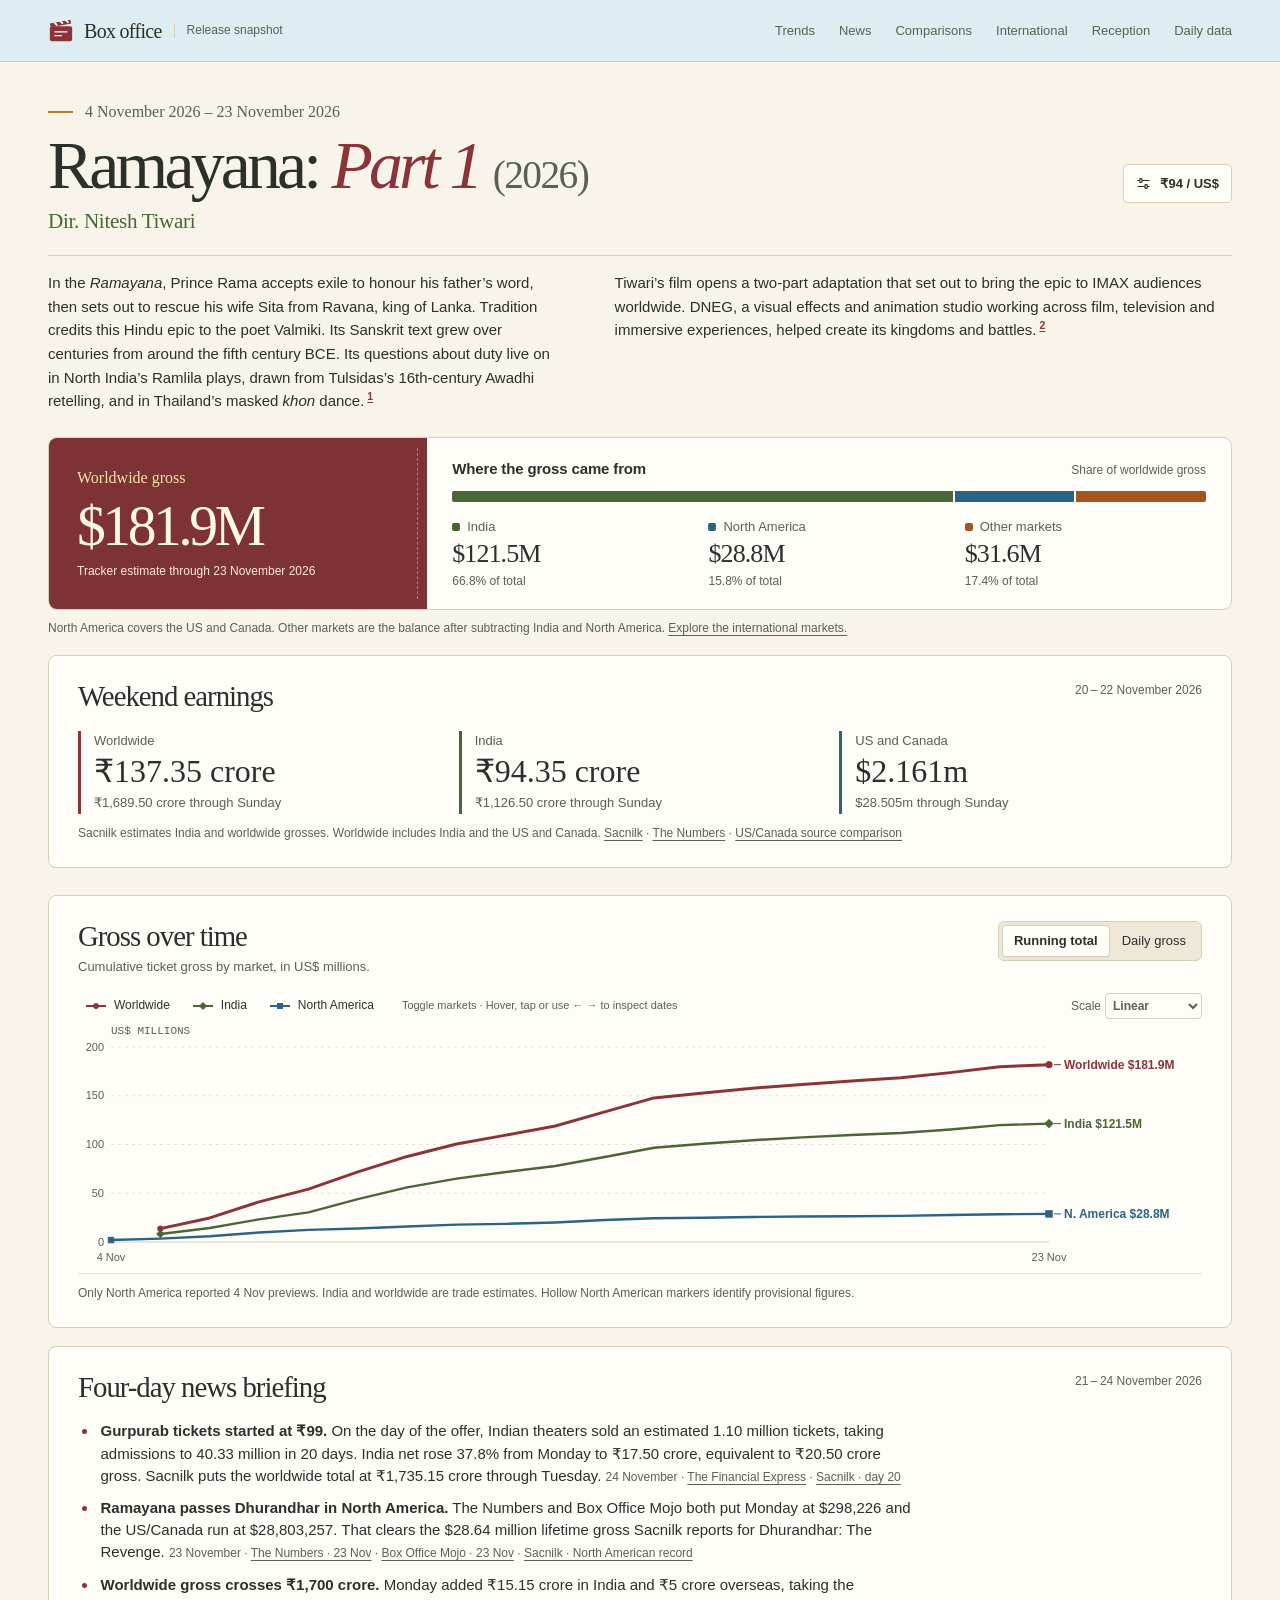
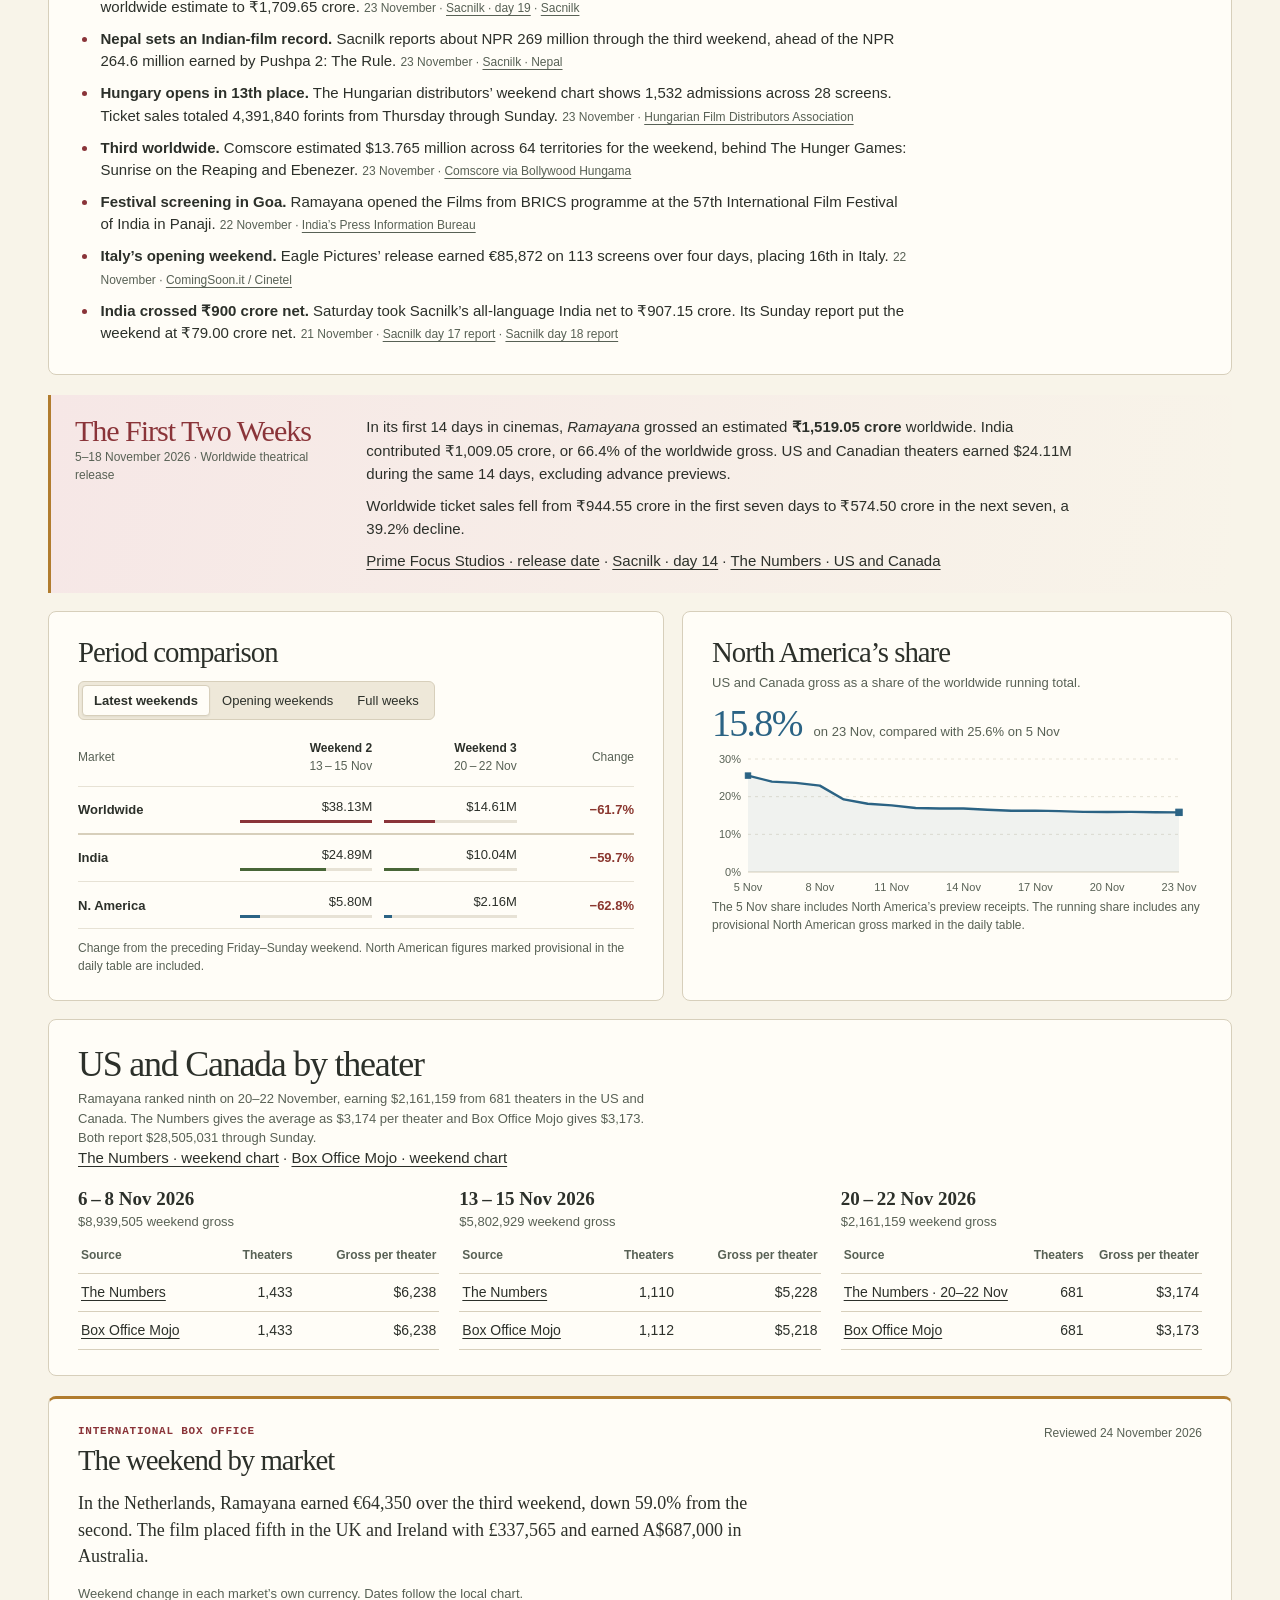
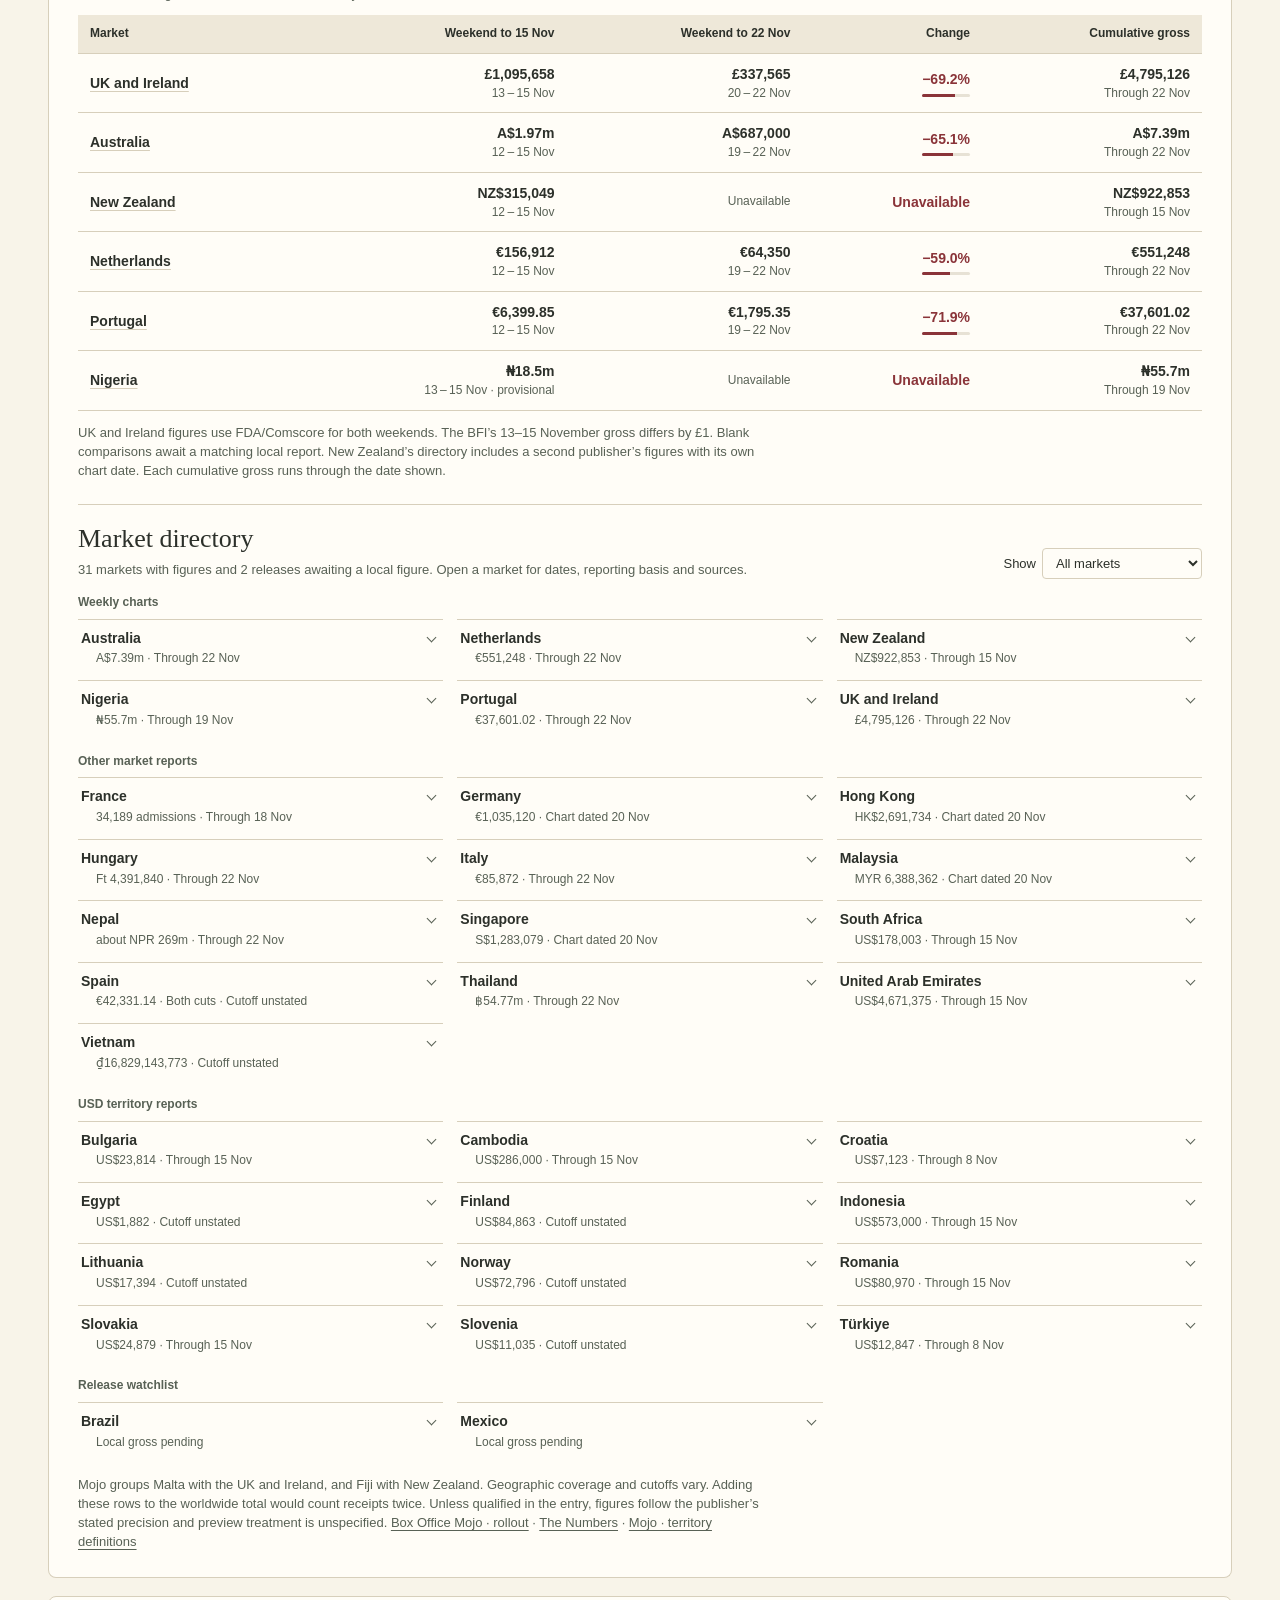
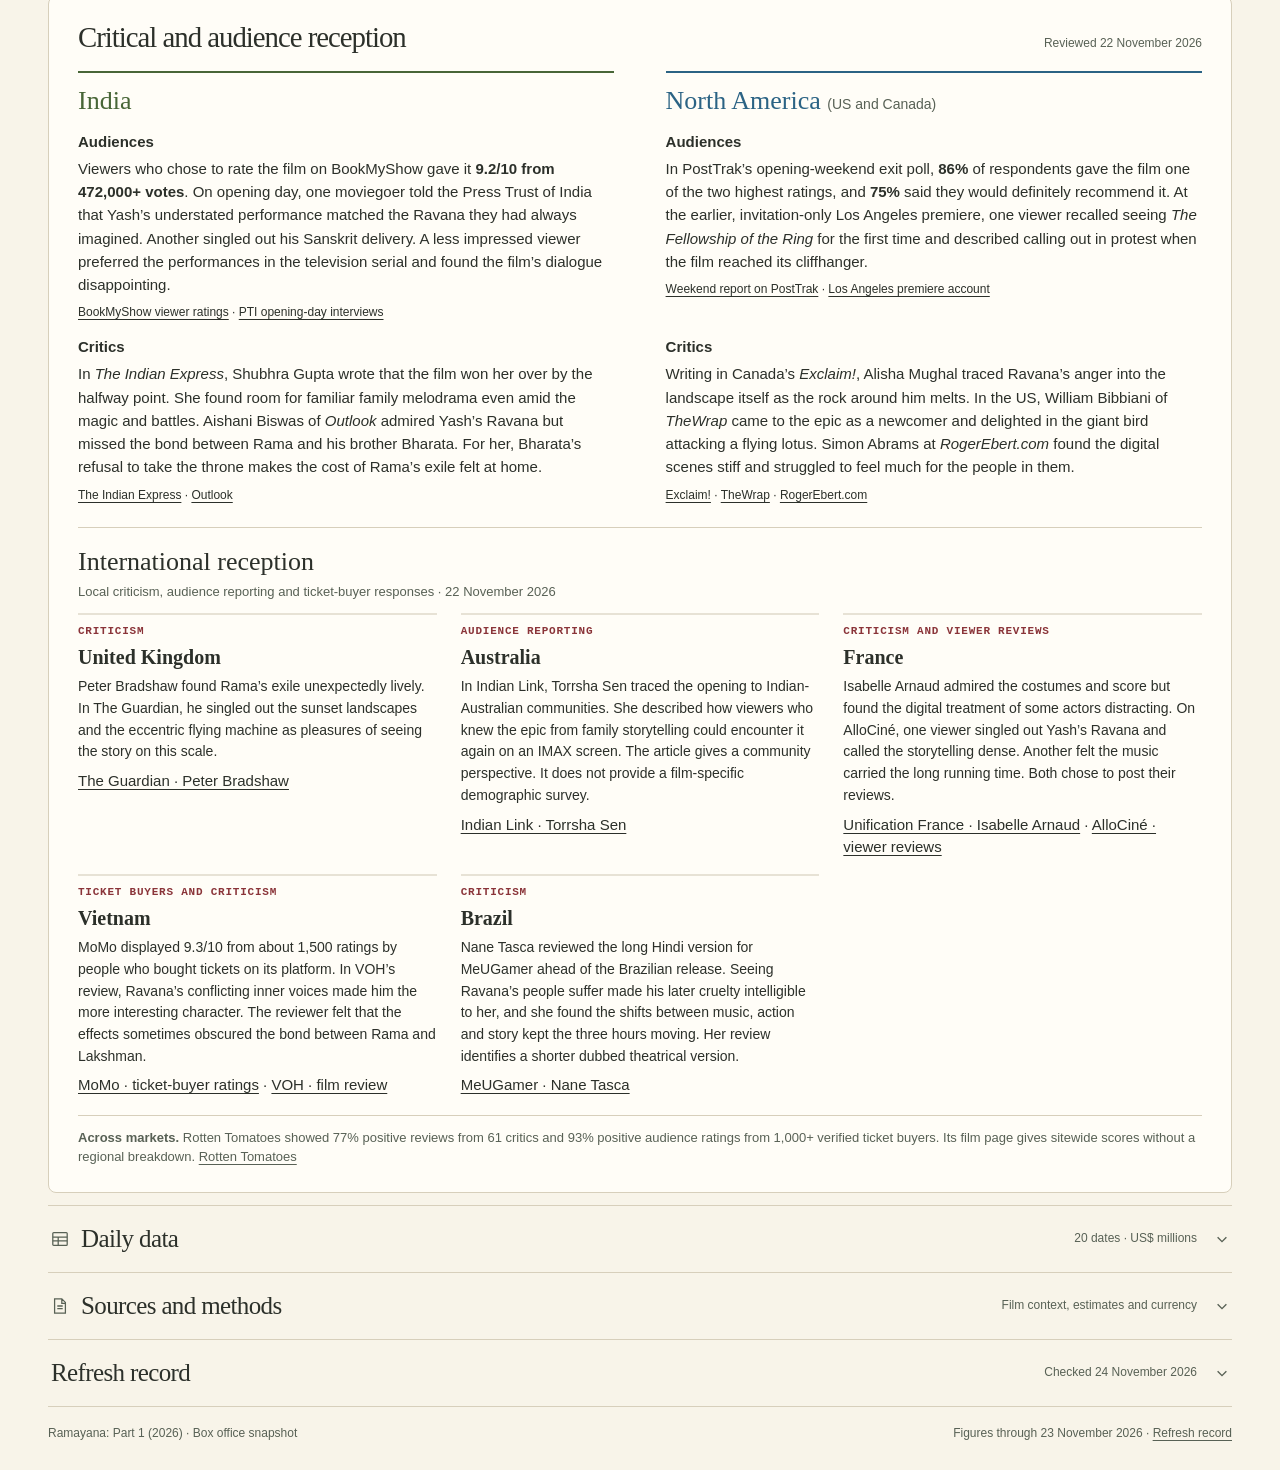
==== commit 0deb840b: "Update Ramayana box office through November 23 and international results" ====
--- a/ramayana-box-office-snapshot-v2.html
+++ b/ramayana-box-office-snapshot-v2.html
@@ -5,15 +5,15 @@
 <meta name="viewport" content="width=device-width, initial-scale=1">
 <meta name="color-scheme" content="light dark">
 <meta name="description" content="Follow Ramayana: Part 1 in India, the US and Canada, and international markets. Compare dated weekend grosses, local sources and regional critical and audience reception.">
-<title>Ramayana: Part 1 (2026) · Weekend box office · 22 November 2026</title>
+<title>Ramayana: Part 1 (2026) · Box office · 23 November 2026</title>
 <style>
 :root{color-scheme:light dark;--paper:#f8f4e9;--card:#fffdf7;--ink:#2c302a;--muted:#586155;--rule:#d7cfbb;--grid:#e7e2d5;--wash:#eee8d9;--sky:#deedf2;--lotus:#f6e7e6;--weekend:#f2e7ca;--gold:#b17c2e;--lacquer:#7d3236;--ww:#8a3439;--in:#486637;--na:#2b6384;--other:#a25421;--on-dark:#fff8e7;--positive:#3d643b;--negative:#8b3830;--focus:#1d6489;--serif:"Iowan Old Style","Baskerville","Georgia","Times New Roman",serif;--sans:"Inter",-apple-system,BlinkMacSystemFont,"Segoe UI",Arial,sans-serif;--mono:"IBM Plex Mono",Consolas,"Liberation Mono",monospace}
 @media(prefers-color-scheme:dark){:root{--paper:#20231f;--card:#282b25;--ink:#f4efdf;--muted:#c0c4b4;--rule:#525446;--grid:#41463a;--wash:#383b31;--sky:#25383f;--lotus:#3a2d31;--weekend:#403b2c;--gold:#d5ab65;--lacquer:#693036;--ww:#ffa6a9;--in:#b0d392;--na:#91c8e9;--other:#e8aa74;--positive:#abd29e;--negative:#ffb0a2;--focus:#a5d8f4}}
 *{box-sizing:border-box}html{scroll-behavior:smooth;scroll-padding-top:16px}body{margin:0;background:var(--paper);color:var(--ink);font:15px/1.48 var(--sans);-webkit-font-smoothing:antialiased}
 h1,h2,h3,p,figure,dl,dd{margin:0}h1,h2{font:normal 36px/1.08 var(--serif);letter-spacing:-.035em}h3{font-size:16px}a{color:inherit;text-underline-offset:3px}button,input,select{font:inherit;color:inherit}button,select,summary{cursor:pointer}button:focus-visible,a:focus-visible,input:focus-visible,select:focus-visible,summary:focus-visible,[tabindex]:focus-visible{outline:3px solid var(--focus);outline-offset:3px}button{background:transparent;border:0}button[disabled]{cursor:default}input,select{color-scheme:inherit}button,select,.value,.rate-toggle,.figures,table{font-variant-numeric:tabular-nums}svg{display:block}.wrap{width:min(1184px,calc(100% - 80px));margin:auto}.skip{position:absolute;left:12px;top:-80px;padding:10px 16px;background:var(--card);z-index:10}.skip:focus{top:10px}.sr{position:absolute;width:1px;height:1px;margin:-1px;padding:0;overflow:hidden;clip-path:inset(50%);white-space:nowrap}
 .mast{background:var(--sky);border-bottom:1px solid var(--rule)}.mast-inner,.brand,nav,.title-row,.section-head,.chart-tools,.disclosure-title,.rate-toggle{display:flex;align-items:center}.mast-inner{min-height:61px;justify-content:space-between;gap:20px}.brand{gap:10px;font:600 20px/1 var(--serif);letter-spacing:-.035em}.brand svg{color:var(--ww);width:26px;height:26px}.brand b{font-weight:normal}.brand small{font:12px/1.2 var(--sans);color:var(--muted);border-left:1px solid var(--rule);padding-left:12px;margin-left:2px;letter-spacing:0}nav{gap:24px}nav a{font-size:13px;text-decoration:none;padding:9px 0;color:var(--muted)}nav a:hover{color:var(--ink);text-decoration:underline}
-main{padding-bottom:28px}.hero{padding:34px 0 24px}.minor{font:600 11px/1.35 var(--mono);letter-spacing:.09em;text-transform:uppercase}.meta{font:normal clamp(14px,1.25vw,16px)/1.4 var(--serif);color:var(--muted);display:flex;align-items:center;gap:12px}.meta:before{content:"";width:25px;height:2px;background:var(--gold)}.title-row{justify-content:space-between;gap:20px;margin:8px 0}.hero h1{font-size:clamp(46px,5.3vw,79px);line-height:1.04;letter-spacing:-.057em}.hero h1 em{font-weight:normal;color:var(--ww)}.rate-wrap{position:relative;flex:none}.rate-toggle{gap:9px;background:var(--card);border:1px solid var(--rule);border-radius:5px;padding:9px 12px;font-size:13px;font-weight:600}.rate-toggle svg{width:15px;height:15px}.rate-toggle:hover,select:hover,.legend button:hover{background:var(--wash)}.fx-panel{position:absolute;right:0;top:calc(100% + 6px);width:min(315px,calc(100vw - 36px));z-index:5;box-shadow:0 8px 28px #2817271b;background:var(--card);border:1px solid var(--rule);border-radius:6px;padding:18px}.fx-panel label{font-weight:650;font-size:14px}.fx-row{display:flex;gap:8px;margin:8px 0}.fx-row input{min-width:0;width:7em;padding:8px;border:1px solid var(--rule);border-radius:4px;background:var(--card)}.action{background:var(--ww);color:var(--card);padding:8px 16px;border-radius:4px;font-weight:650}.text-button{color:var(--ww);padding:4px 0;font-size:13px;text-decoration:underline;text-underline-offset:3px}.error{color:var(--negative);font-size:13px}.fx-print{display:none}
-.summary{display:grid;grid-template-columns:32% 1fr;border:1px solid var(--rule);border-radius:9px;overflow:hidden;background:var(--card)}.hero-gross{background:var(--lacquer);color:var(--on-dark);padding:23px 28px;position:relative;display:flex;flex-direction:column;justify-content:center}.hero-gross:after{content:"";position:absolute;right:9px;top:10px;bottom:10px;border-left:1px dashed #ead39b80}.hero-gross .minor{color:#ffe3a6}.hero-gross .value{font:normal clamp(45px,4.5vw,70px)/1.1 var(--serif);letter-spacing:-.06em;margin:5px 0}.hero-gross .caption{color:#ffebd3}.breakdown{padding:21px 25px 19px;min-width:0}.market-head{display:flex;justify-content:space-between;align-items:baseline;gap:8px}.market-head .minor{font-family:var(--sans);font-size:15px;letter-spacing:-.01em;text-transform:none}.caption{font-size:12px;color:var(--muted);line-height:1.5}.stack{display:flex;gap:2px;height:11px;border-radius:2px;overflow:hidden;margin:12px 0 15px}.stack span{min-width:0}.market-list{display:grid;grid-template-columns:repeat(3,1fr);gap:15px}.market-name{display:flex;align-items:center;gap:7px;color:var(--muted);font-size:13px}.dot{width:8px;height:8px;border-radius:2px;display:inline-block;background:var(--color);flex:none}.market-stat{font:normal 26px/1.25 var(--serif);letter-spacing:-.035em;margin:2px 0}.market-percent{font-size:12px;color:var(--muted);font-variant-numeric:tabular-nums}.in{--color:var(--in)}.na{--color:var(--na)}.ww{--color:var(--ww)}.other{--color:var(--other)}.overview-note{margin:9px 0 0}
+main{padding-bottom:28px}.hero{padding:34px 0 24px}.minor{font:600 11px/1.35 var(--mono);letter-spacing:.09em;text-transform:uppercase}.meta,.gross-label{font:normal clamp(14px,1.25vw,16px)/1.4 var(--serif);letter-spacing:normal}.meta{color:var(--muted);display:flex;align-items:center;gap:12px}.meta:before{content:"";width:25px;height:2px;background:var(--gold)}.title-row{justify-content:space-between;gap:20px;margin:8px 0}.hero h1{font-size:clamp(46px,5.3vw,79px);line-height:1.04;letter-spacing:-.057em}.hero h1 em{font-weight:normal;color:var(--ww)}.rate-wrap{position:relative;flex:none}.rate-toggle{gap:9px;background:var(--card);border:1px solid var(--rule);border-radius:5px;padding:9px 12px;font-size:13px;font-weight:600}.rate-toggle svg{width:15px;height:15px}.rate-toggle:hover,select:hover,.legend button:hover{background:var(--wash)}.fx-panel{position:absolute;right:0;top:calc(100% + 6px);width:min(315px,calc(100vw - 36px));z-index:5;box-shadow:0 8px 28px #2817271b;background:var(--card);border:1px solid var(--rule);border-radius:6px;padding:18px}.fx-panel label{font-weight:650;font-size:14px}.fx-row{display:flex;gap:8px;margin:8px 0}.fx-row input{min-width:0;width:7em;padding:8px;border:1px solid var(--rule);border-radius:4px;background:var(--card)}.action{background:var(--ww);color:var(--card);padding:8px 16px;border-radius:4px;font-weight:650}.text-button{color:var(--ww);padding:4px 0;font-size:13px;text-decoration:underline;text-underline-offset:3px}.error{color:var(--negative);font-size:13px}.fx-print{display:none}
+.summary{display:grid;grid-template-columns:32% 1fr;border:1px solid var(--rule);border-radius:9px;overflow:hidden;background:var(--card)}.hero-gross{background:var(--lacquer);color:var(--on-dark);padding:23px 28px;position:relative;display:flex;flex-direction:column;justify-content:center}.hero-gross:after{content:"";position:absolute;right:9px;top:10px;bottom:10px;border-left:1px dashed #ead39b80}.gross-label{color:#ffe3a6}.hero-gross .value{font:normal clamp(45px,4.5vw,70px)/1.1 var(--serif);letter-spacing:-.06em;margin:5px 0}.hero-gross .caption{color:#ffebd3}.breakdown{padding:21px 25px 19px;min-width:0}.market-head{display:flex;justify-content:space-between;align-items:baseline;gap:8px}.market-head .minor{font-family:var(--sans);font-size:15px;letter-spacing:-.01em;text-transform:none}.caption{font-size:12px;color:var(--muted);line-height:1.5}.stack{display:flex;gap:2px;height:11px;border-radius:2px;overflow:hidden;margin:12px 0 15px}.stack span{min-width:0}.market-list{display:grid;grid-template-columns:repeat(3,1fr);gap:15px}.market-name{display:flex;align-items:center;gap:7px;color:var(--muted);font-size:13px}.dot{width:8px;height:8px;border-radius:2px;display:inline-block;background:var(--color);flex:none}.market-stat{font:normal 26px/1.25 var(--serif);letter-spacing:-.035em;margin:2px 0}.market-percent{font-size:12px;color:var(--muted);font-variant-numeric:tabular-nums}.in{--color:var(--in)}.na{--color:var(--na)}.ww{--color:var(--ww)}.other{--color:var(--other)}.overview-note{margin:9px 0 0}
 .panel{background:var(--card);border:1px solid var(--rule);border-radius:8px;padding:23px 26px;min-width:0}.trend{margin-top:25px}.section-head{align-items:flex-start;justify-content:space-between;gap:14px}.section-head h2,.pair h2,.appendix h2{font-size:clamp(25px,2.25vw,34px)}.sub{font-size:13px;color:var(--muted);margin:5px 0 0}.seg{display:inline-flex;align-self:flex-start;padding:3px;border:1px solid var(--rule);border-radius:6px;background:var(--wash);flex-shrink:0}.seg button{border:1px solid transparent;border-radius:4px;font-size:13px;line-height:1.2;padding:7px 11px;white-space:nowrap}.seg button[aria-pressed=true]{background:var(--card);border-color:var(--rule);font-weight:650;box-shadow:0 1px 2px #231a2110}.seg button:hover{color:var(--ww)}.chart-tools{justify-content:space-between;gap:10px;margin-top:14px;flex-wrap:wrap}.legend,.view-options{display:flex;gap:5px;align-items:center;flex-wrap:wrap}.legend button{display:inline-flex;gap:7px;align-items:center;padding:5px 9px 5px 6px;border:1px solid transparent;border-radius:4px;font-size:12px}.legend button[aria-pressed=false]{color:var(--muted);text-decoration:line-through;border-color:var(--rule)}.legend button[aria-pressed=false] .swatch{opacity:.44}.swatch{width:22px;height:12px}.view-options{gap:12px}.view-options label{font-size:12px;color:var(--muted)}.view-options select{font-size:12px;font-weight:600;margin-left:4px;background:var(--card);border:1px solid var(--rule);padding:4px 3px;border-radius:4px}
 .chart{min-width:0;position:relative}.chart>svg{width:100%;height:auto;overflow:visible;touch-action:pan-y}.axis-text{font:11px var(--sans);fill:var(--muted);font-variant-numeric:tabular-nums}.end-label{font:600 12px var(--sans);font-variant-numeric:tabular-nums}.svg-unit{fill:var(--muted);font:11px var(--mono)}.tip{position:absolute;pointer-events:none;z-index:2;max-width:calc(100% - 8px);padding:10px 13px;border:1px solid var(--rule);border-radius:5px;background:var(--card);box-shadow:0 4px 15px #241a241a;font-size:12px;line-height:1.6;font-variant-numeric:tabular-nums}.tip strong{display:block;border-bottom:1px solid var(--grid);padding-bottom:3px;margin-bottom:4px}.tip .tip-line{display:flex;justify-content:space-between;gap:16px}.tip-line b{font-weight:600}.chart-hint{font:11px/1.5 var(--sans);color:var(--muted);margin:0 auto 0 8px}.chart-note{border-top:1px solid var(--grid);margin-top:5px;padding-top:10px}.profiles{display:grid;grid-template-columns:repeat(3,minmax(0,1fr));gap:17px;margin:14px 0 6px}.profile h3{font-size:13px;font-weight:600}.profile-peak{font-size:12px;color:var(--muted);margin:3px 0}.pair{display:grid;grid-template-columns:1.12fr 1fr;gap:18px;margin:18px 0}.pair .section-head{flex-wrap:wrap}.period-controls{margin-top:13px}.table-scroller{overflow-x:auto}.period-table,.records{width:100%;border-collapse:collapse}.period-table{margin:10px 0}.period-table th,.period-table td,.records th,.records td{padding:10px 6px;border-bottom:1px solid var(--grid);font-size:13px;text-align:right}.period-table th:first-child,.records th:first-child{text-align:left}.period-table th:first-child,.period-table td:first-child,.records th:first-child,.records td:first-child{padding-left:0}.period-table th:last-child,.period-table td:last-child,.records th:last-child,.records td:last-child{padding-right:0}.period-table thead th,.records thead th{font-weight:500;color:var(--muted);font-size:12px}.period-table thead th span{display:block;color:var(--ink);font-weight:600}.period-table tbody th,.records tbody th{font-weight:550}.period-table tbody td{font-variant-numeric:tabular-nums}.period-table .ww-row{border-bottom:2px solid var(--rule)}.behind{display:block;width:100%;height:3px;background:var(--grid);margin-top:4px}.behind i{display:block;height:100%;background:var(--color)}.delta{font-weight:600;color:var(--negative)}.delta.up{color:var(--positive)}.share-fig{display:flex;align-items:baseline;gap:12px;margin-top:12px}.share-fig strong{font:normal 38px/1 var(--serif);letter-spacing:-.045em;color:var(--na)}.share-fig span{font-size:13px;color:var(--muted)}.share .chart{margin-top:6px}.appendix{margin-top:12px}.disclosure{padding:0;border-top:1px solid var(--rule)}.disclosure:last-of-type{border-bottom:1px solid var(--rule)}summary{list-style:none}summary::-webkit-details-marker{display:none}.disclosure summary{display:flex;justify-content:space-between;align-items:center;gap:16px;padding:18px 3px}.disclosure-title{gap:12px;font:normal 25px/1.2 var(--serif);letter-spacing:-.025em}.disclosure-title svg{width:18px;height:18px;color:var(--muted)}.summary-tail{display:flex;gap:18px;align-items:center;font-size:12px;color:var(--muted)}.chev{width:14px;height:14px;display:block}.disclosure[open]>summary .chev{transform:rotate(180deg)}.disclosure[open] .disclosure-body{padding:0 3px 20px}.data-tools{display:flex;align-items:center;justify-content:space-between;gap:8px;flex-wrap:wrap;margin:5px 0 10px}.records{min-width:285px}.records th,.records td{padding:7px 8px}.records th small{display:block;font:normal 11px var(--sans);color:var(--muted)}.records th abbr{text-decoration:none}.records tbody tr:nth-child(even){background:var(--card)}.notes-grid{display:grid;grid-template-columns:repeat(2,1fr);gap:18px 28px;max-width:1050px}.notes-grid h3{font-size:14px;margin-bottom:4px}.notes-grid p{font-size:13px;color:var(--muted);line-height:1.6}.notes-grid .refs{margin-top:3px}.notes-grid a{color:var(--ww)}footer{display:flex;justify-content:space-between;gap:20px;margin-top:18px;font-size:12px;color:var(--muted)}[hidden]{display:none!important}
 .film-heading{min-width:0}
@@ -113,7 +113,7 @@
 <nav aria-label="Report sections"><a href="#trends">Trends</a><a href="#news">News</a><a href="#periods">Comparisons</a><a href="#international">International</a><a href="#reception">Reception</a><a href="#data" data-open="data">Daily data</a></nav>
 </div></header>
 <main class="wrap" id="overview">
-<header class="hero"><p class="meta"><!-- snapshot date-range -->4 November 2026 – 22 November 2026<!-- end date-range --></p>
+<header class="hero"><p class="meta"><!-- snapshot date-range -->4 November 2026 – 23 November 2026<!-- end date-range --></p>
 <div class="title-row"><div class="film-heading"><h1>Ramayana: <em>Part 1</em> <span class="year">(2026)</span></h1><h2 class="director">Dir. Nitesh Tiwari</h2></div>
 <div class="rate-wrap js-only"><button id="rate-toggle" class="rate-toggle" aria-expanded="false" aria-controls="fx-panel" aria-label="Adjust exchange rate, currently ₹94 per US dollar"><svg viewBox="0 0 20 20" fill="none" stroke="currentColor" stroke-width="1.5" aria-hidden="true"><path d="M2 6h16M2 14h16"/><rect x="5" y="3.5" width="3" height="5" rx="1" fill="var(--card)"/><rect x="12" y="11.5" width="3" height="5" rx="1" fill="var(--card)"/></svg><span id="rate-display">₹94 / US$</span></button>
 <form id="fx-panel" class="fx-panel" hidden novalidate><label for="rate">Rupees per US dollar</label><div class="fx-row"><input id="rate" type="number" inputmode="decimal" min="50" max="150" step="0.1" required value="94" aria-describedby="fx-help fx-error"><button class="action" type="submit">Apply</button></div><p class="caption" id="fx-help">Converts India and worldwide grosses from rupees. North America is reported in US dollars.</p><p class="error" id="fx-error" role="alert"></p><button type="button" class="text-button" id="reset-rate">Reset to ₹94</button></form></div><p class="fx-print" id="fx-print">₹94 per US dollar</p></div>
@@ -122,23 +122,27 @@
 <p>Tiwari’s film opens a two-part adaptation that set out to bring the epic to IMAX audiences worldwide. DNEG, a visual effects and animation studio working across film, television and immersive experiences, helped create its kingdoms and battles.<a class="note-ref" href="#film-sources" data-open="sources" aria-label="Source 2, production and reception">2</a></p>
 </div></header>
 <section id="figures" class="summary" aria-label="Worldwide gross and market breakdown">
-<div class="hero-gross"><h2 class="minor">Worldwide gross</h2><p class="value" id="ww-total"><!-- snapshot ww-total -->$179.7M<!-- end ww-total --></p><p class="caption"><!-- snapshot estimate-through -->Tracker estimate through 22 November 2026<!-- end estimate-through --></p></div>
-<div class="breakdown"><div class="market-head"><h3 class="minor">Where the gross came from</h3><span class="caption">Share of worldwide gross</span></div><div id="stack" class="stack" aria-hidden="true"><!-- snapshot stack --><span class="in" style="flex:119.84042553191489;background:var(--color)"></span><span class="na" style="flex:28.514872;background:var(--color)"></span><span class="other" style="flex:31.37874502127664;background:var(--color)"></span><!-- end stack --></div><dl class="market-list" id="market-list"><!-- snapshot market-list --><div class="in"><dt class="market-name"><i class="dot" aria-hidden="true"></i>India</dt><dd class="market-stat">$119.8M</dd><dd class="market-percent">66.7% of total</dd></div><div class="na"><dt class="market-name"><i class="dot" aria-hidden="true"></i>North America</dt><dd class="market-stat">$28.5M</dd><dd class="market-percent">15.9% of total</dd></div><div class="other"><dt class="market-name"><i class="dot" aria-hidden="true"></i>Other markets</dt><dd class="market-stat">$31.4M</dd><dd class="market-percent">17.5% of total</dd></div><!-- end market-list --></dl></div>
+<div class="hero-gross"><h2 class="gross-label">Worldwide gross</h2><p class="value" id="ww-total"><!-- snapshot ww-total -->$181.9M<!-- end ww-total --></p><p class="caption"><!-- snapshot estimate-through -->Tracker estimate through 23 November 2026<!-- end estimate-through --></p></div>
+<div class="breakdown"><div class="market-head"><h3 class="minor">Where the gross came from</h3><span class="caption">Share of worldwide gross</span></div><div id="stack" class="stack" aria-hidden="true"><!-- snapshot stack --><span class="in" style="flex:121.45212765957446;background:var(--color)"></span><span class="na" style="flex:28.803257;background:var(--color)"></span><span class="other" style="flex:31.622274914893655;background:var(--color)"></span><!-- end stack --></div><dl class="market-list" id="market-list"><!-- snapshot market-list --><div class="in"><dt class="market-name"><i class="dot" aria-hidden="true"></i>India</dt><dd class="market-stat">$121.5M</dd><dd class="market-percent">66.8% of total</dd></div><div class="na"><dt class="market-name"><i class="dot" aria-hidden="true"></i>North America</dt><dd class="market-stat">$28.8M</dd><dd class="market-percent">15.8% of total</dd></div><div class="other"><dt class="market-name"><i class="dot" aria-hidden="true"></i>Other markets</dt><dd class="market-stat">$31.6M</dd><dd class="market-percent">17.4% of total</dd></div><!-- end market-list --></dl></div>
 </section>
 <p class="caption overview-note">North America covers the US and Canada. Other markets are the balance after subtracting India and North America. <a href="#international">Explore the international markets.</a></p>
 <section id="weekend-earnings" class="panel weekend-report" aria-labelledby="weekend-heading">
-<!-- snapshot weekend-summary --><div class="section-head"><h2 id="weekend-heading">Weekend earnings</h2><p class="caption">20 – 22 November 2026</p></div><dl class="weekend-gross"><div><dt>Worldwide</dt><dd>₹137.35 crore<small>₹1,689.50 crore through Sunday</small></dd></div><div><dt>India</dt><dd>₹94.35 crore<small>₹1,126.50 crore through Sunday</small></dd></div><div><dt>US and Canada</dt><dd>$2.171m<small>$28.515m through Sunday</small></dd></div></dl><p class="caption">Estimated ticket gross. Worldwide includes India and the US and Canada. <a href="https://www.sacnilk.com/big-release/ramayana_part_1_2026">Sacnilk</a> · <a href="https://www.the-numbers.com/movie/Ramayana-Part-1-(2026-India)">The Numbers</a> · <a href="#theaters">US/Canada source comparison</a></p><!-- end weekend-summary -->
+<!-- snapshot weekend-summary --><div class="section-head"><h2 id="weekend-heading">Weekend earnings</h2><p class="caption">20 – 22 November 2026</p></div><dl class="weekend-gross"><div><dt>Worldwide</dt><dd>₹137.35 crore<small>₹1,689.50 crore through Sunday</small></dd></div><div><dt>India</dt><dd>₹94.35 crore<small>₹1,126.50 crore through Sunday</small></dd></div><div><dt>US and Canada</dt><dd>$2.161m<small>$28.505m through Sunday</small></dd></div></dl><p class="caption">Sacnilk estimates India and worldwide grosses. Worldwide includes India and the US and Canada. <a href="https://www.sacnilk.com/big-release/ramayana_part_1_2026">Sacnilk</a> · <a href="https://www.the-numbers.com/movie/Ramayana-Part-1-(2026-India)">The Numbers</a> · <a href="#theaters">US/Canada source comparison</a></p><!-- end weekend-summary -->
 </section>
 <section class="panel trend" id="trends" aria-labelledby="trend-heading"><div class="section-head"><div><h2 id="trend-heading">Gross over time</h2><p class="sub" id="trend-sub">Cumulative ticket gross by market, in US$ millions.</p></div><div class="seg js-only" role="group" aria-label="Gross measure"><button data-measure="cum" aria-pressed="true">Running total</button><button data-measure="daily" aria-pressed="false">Daily gross</button></div></div>
 <div class="chart-tools"><div class="legend" id="legend" role="group" aria-label="Markets shown on chart"><button type="button" data-market="ww" aria-pressed="true" aria-label="Show Worldwide"><svg class="swatch" viewBox="0 0 22 12" aria-hidden="true"><path d="M1 6h20" stroke="var(--ww)" stroke-width="2"/><circle cx="11" cy="6" r="2.5" fill="var(--ww)" stroke="var(--ww)" stroke-width="1"/></svg>Worldwide</button><button type="button" data-market="in" aria-pressed="true" aria-label="Show India"><svg class="swatch" viewBox="0 0 22 12" aria-hidden="true"><path d="M1 6h20" stroke="var(--in)" stroke-width="2"/><path d="M11 2.5l3.5 3.5 l-3.5 3.5 l-3.5 -3.5z" fill="var(--in)" stroke="var(--in)" stroke-width="1"/></svg>India</button><button type="button" data-market="na" aria-pressed="true" aria-label="Show North America"><svg class="swatch" viewBox="0 0 22 12" aria-hidden="true"><path d="M1 6h20" stroke="var(--na)" stroke-width="2"/><rect x="8.5" y="3.5" width="5" height="5" fill="var(--na)" stroke="var(--na)" stroke-width="1"/></svg>North America</button></div><span class="chart-hint screen-help js-only">Toggle markets · Hover, tap or use ← → to inspect dates</span><div class="view-options js-only"><label id="layout-control" hidden>View<select id="layout"><option value="combined">Combined lines</option><option value="separate">Market panels</option></select></label><label id="scale-control">Scale<select id="scale"><option value="linear">Linear</option><option value="log">Logarithmic</option></select></label></div></div>
 <p class="sr" id="chart-help">Use left and right arrow keys to inspect dates. Home and End move to the first and last date. Press Escape to close the readout. Exact values are in the daily data tables.</p>
-<div id="main-chart" class="chart" tabindex="0" role="group" aria-label="Gross over time, inspect dates" aria-describedby="chart-help"><!-- snapshot main-chart --><svg viewBox="0 0 1090 248" role="img" aria-label="Cumulative gross by market. Worldwide on 22 Nov, $179.7M. India on 22 Nov, $119.8M. North America on 22 Nov, $28.5M." data-xmin="33" data-xmax="937" data-start="0" data-stop="18"><title>Cumulative gross by market</title><text x="33" y="14" text-anchor="start" class="svg-unit" >US$ MILLIONS</text><line x1="33" y1="222" x2="937" y2="222" stroke="var(--rule)" /><text x="26" y="225.5" text-anchor="end" class="axis-text" >0</text><line x1="33" y1="173.25" x2="937" y2="173.25" stroke="var(--grid)" stroke-dasharray="3 4"/><text x="26" y="176.75" text-anchor="end" class="axis-text" >50</text><line x1="33" y1="124.5" x2="937" y2="124.5" stroke="var(--grid)" stroke-dasharray="3 4"/><text x="26" y="128" text-anchor="end" class="axis-text" >100</text><line x1="33" y1="75.75" x2="937" y2="75.75" stroke="var(--grid)" stroke-dasharray="3 4"/><text x="26" y="79.25" text-anchor="end" class="axis-text" >150</text><line x1="33" y1="27" x2="937" y2="27" stroke="var(--grid)" stroke-dasharray="3 4"/><text x="26" y="30.5" text-anchor="end" class="axis-text" >200</text><text x="33" y="241" text-anchor="middle" class="axis-text" >4 Nov</text><text x="133.44444444444446" y="241" text-anchor="middle" class="axis-text" >6 Nov</text><text x="233.88888888888889" y="241" text-anchor="middle" class="axis-text" >8 Nov</text><text x="334.3333333333333" y="241" text-anchor="middle" class="axis-text" >10 Nov</text><text x="434.77777777777777" y="241" text-anchor="middle" class="axis-text" >12 Nov</text><text x="535.2222222222222" y="241" text-anchor="middle" class="axis-text" >14 Nov</text><text x="635.6666666666666" y="241" text-anchor="middle" class="axis-text" >16 Nov</text><text x="736.1111111111111" y="241" text-anchor="middle" class="axis-text" >18 Nov</text><text x="836.5555555555555" y="241" text-anchor="middle" class="axis-text" >20 Nov</text><text x="937" y="241" text-anchor="middle" class="axis-text" >22 Nov</text><path d="M83.22,208.65 L133.44,197.93 L183.67,181.83 L233.89,169.08 L284.11,151.89 L334.33,136.43 L384.56,124.03 L434.78,115.11 L485.00,106.04 L535.22,91.83 L585.44,77.93 L635.67,72.92 L685.89,68.14 L736.11,64.44 L786.33,61.01 L836.56,57.81 L886.78,52.62 L937.00,46.76" stroke="var(--ww)" fill="none" stroke-width="3" stroke-linejoin="round" stroke-linecap="round"/><circle cx="83.22222222222223" cy="208.64561170212767" r="2.7" fill="var(--ww)" stroke="var(--ww)" stroke-width="1"/><circle cx="937" cy="46.75930851063828" r="3.2" fill="var(--ww)" stroke="var(--ww)" stroke-width="1"/><path d="M83.22,213.96 L133.44,208.02 L183.67,199.36 L233.89,192.42 L284.11,179.07 L334.33,167.39 L384.56,158.62 L434.78,151.98 L485.00,146.02 L535.22,137.00 L585.44,127.72 L635.67,123.75 L685.89,120.21 L736.11,117.34 L786.33,114.94 L836.56,112.99 L886.78,109.56 L937.00,105.16" stroke="var(--in)" fill="none" stroke-width="2.4" stroke-linejoin="round" stroke-linecap="round"/><path d="M83.22222222222223 210.2614361702128l3.7 3.7 l-3.7 3.7 l-3.7 -3.7z" fill="var(--in)" stroke="var(--in)" stroke-width="1"/><path d="M937 100.95558510638297l4.2 4.2 l-4.2 4.2 l-4.2 -4.2z" fill="var(--in)" stroke="var(--in)" stroke-width="1"/><path d="M33.00,220.05 L83.22,218.58 L133.44,216.22 L183.67,212.49 L233.89,209.87 L284.11,208.50 L334.33,206.49 L384.56,204.67 L434.78,203.83 L485.00,202.44 L535.22,200.04 L585.44,198.18 L635.67,197.75 L685.89,196.94 L736.11,196.54 L786.33,196.31 L836.56,195.83 L886.78,194.97 L937.00,194.20" stroke="var(--na)" fill="none" stroke-width="2.4" stroke-linejoin="round" stroke-linecap="round"/><rect x="30.3" y="217.35000000000002" width="5.4" height="5.4" fill="var(--na)" stroke="var(--na)" stroke-width="1"/><rect x="833.8555555555555" y="193.13307480000003" width="5.4" height="5.4" fill="var(--card)" stroke="var(--na)" stroke-width="1.8"/><rect x="884.0777777777777" y="192.2701998" width="5.4" height="5.4" fill="var(--card)" stroke="var(--na)" stroke-width="1.8"/><rect x="933.8" y="190.9979998" width="6.4" height="6.4" fill="var(--card)" stroke="var(--na)" stroke-width="1.8"/><line x1="942" y1="46.75930851063828" x2="949" y2="46.75930851063828" stroke="var(--ww)" /><text x="952" y="50.75930851063828" text-anchor="start" class="end-label" fill="var(--ww)">Worldwide  $179.7M</text><line x1="942" y1="105.15558510638297" x2="949" y2="105.15558510638297" stroke="var(--in)" /><text x="952" y="109.15558510638297" text-anchor="start" class="end-label" fill="var(--in)">India  $119.8M</text><line x1="942" y1="194.1979998" x2="949" y2="194.1979998" stroke="var(--na)" /><text x="952" y="198.1979998" text-anchor="start" class="end-label" fill="var(--na)">N. America  $28.5M</text><line class="chart-crosshair" x1="0" x2="0" y1="27" y2="222" stroke="var(--muted)" stroke-dasharray="3 3" visibility="hidden"/></svg><!-- end main-chart --></div>
+<div id="main-chart" class="chart" tabindex="0" role="group" aria-label="Gross over time, inspect dates" aria-describedby="chart-help"><!-- snapshot main-chart --><svg viewBox="0 0 1090 248" role="img" aria-label="Cumulative gross by market. Worldwide on 23 Nov, $181.9M. India on 23 Nov, $121.5M. North America on 23 Nov, $28.8M." data-xmin="33" data-xmax="937" data-start="0" data-stop="19"><title>Cumulative gross by market</title><text x="33" y="14" text-anchor="start" class="svg-unit" >US$ MILLIONS</text><line x1="33" y1="222" x2="937" y2="222" stroke="var(--rule)" /><text x="26" y="225.5" text-anchor="end" class="axis-text" >0</text><line x1="33" y1="173.25" x2="937" y2="173.25" stroke="var(--grid)" stroke-dasharray="3 4"/><text x="26" y="176.75" text-anchor="end" class="axis-text" >50</text><line x1="33" y1="124.5" x2="937" y2="124.5" stroke="var(--grid)" stroke-dasharray="3 4"/><text x="26" y="128" text-anchor="end" class="axis-text" >100</text><line x1="33" y1="75.75" x2="937" y2="75.75" stroke="var(--grid)" stroke-dasharray="3 4"/><text x="26" y="79.25" text-anchor="end" class="axis-text" >150</text><line x1="33" y1="27" x2="937" y2="27" stroke="var(--grid)" stroke-dasharray="3 4"/><text x="26" y="30.5" text-anchor="end" class="axis-text" >200</text><text x="33" y="241" text-anchor="middle" class="axis-text" >4 Nov</text><text x="937" y="241" text-anchor="middle" class="axis-text" >23 Nov</text><path d="M80.58,208.65 L128.16,197.93 L175.74,181.83 L223.32,169.08 L270.89,151.89 L318.47,136.43 L366.05,124.03 L413.63,115.11 L461.21,106.04 L508.79,91.83 L556.37,77.93 L603.95,72.92 L651.53,68.14 L699.11,64.44 L746.68,61.01 L794.26,57.81 L841.84,52.62 L889.42,46.76 L937.00,44.67" stroke="var(--ww)" fill="none" stroke-width="3" stroke-linejoin="round" stroke-linecap="round"/><circle cx="80.57894736842104" cy="208.64561170212767" r="2.7" fill="var(--ww)" stroke="var(--ww)" stroke-width="1"/><circle cx="937" cy="44.66928191489359" r="3.2" fill="var(--ww)" stroke="var(--ww)" stroke-width="1"/><path d="M80.58,213.96 L128.16,208.02 L175.74,199.36 L223.32,192.42 L270.89,179.07 L318.47,167.39 L366.05,158.62 L413.63,151.98 L461.21,146.02 L508.79,137.00 L556.37,127.72 L603.95,123.75 L651.53,120.21 L699.11,117.34 L746.68,114.94 L794.26,112.99 L841.84,109.56 L889.42,105.16 L937.00,103.58" stroke="var(--in)" fill="none" stroke-width="2.4" stroke-linejoin="round" stroke-linecap="round"/><path d="M80.57894736842104 210.2614361702128l3.7 3.7 l-3.7 3.7 l-3.7 -3.7z" fill="var(--in)" stroke="var(--in)" stroke-width="1"/><path d="M937 99.3841755319149l4.2 4.2 l-4.2 4.2 l-4.2 -4.2z" fill="var(--in)" stroke="var(--in)" stroke-width="1"/><path d="M33.00,220.05 L80.58,218.58 L128.16,216.22 L175.74,212.49 L223.32,209.87 L270.89,208.50 L318.47,206.49 L366.05,204.67 L413.63,203.83 L461.21,202.44 L508.79,200.04 L556.37,198.18 L603.95,197.75 L651.53,196.94 L699.11,196.54 L746.68,196.31 L794.26,195.83 L841.84,194.97 L889.42,194.21 L937.00,193.92" stroke="var(--na)" fill="none" stroke-width="2.4" stroke-linejoin="round" stroke-linecap="round"/><rect x="30.3" y="217.35000000000002" width="5.4" height="5.4" fill="var(--na)" stroke="var(--na)" stroke-width="1"/><rect x="933.8" y="190.71682442500003" width="6.4" height="6.4" fill="var(--na)" stroke="var(--na)" stroke-width="1"/><line x1="942" y1="44.66928191489359" x2="949" y2="44.66928191489359" stroke="var(--ww)" /><text x="952" y="48.66928191489359" text-anchor="start" class="end-label" fill="var(--ww)">Worldwide  $181.9M</text><line x1="942" y1="103.58417553191491" x2="949" y2="103.58417553191491" stroke="var(--in)" /><text x="952" y="107.58417553191491" text-anchor="start" class="end-label" fill="var(--in)">India  $121.5M</text><line x1="942" y1="193.91682442500002" x2="949" y2="193.91682442500002" stroke="var(--na)" /><text x="952" y="197.91682442500002" text-anchor="start" class="end-label" fill="var(--na)">N. America  $28.8M</text><line class="chart-crosshair" x1="0" x2="0" y1="27" y2="222" stroke="var(--muted)" stroke-dasharray="3 3" visibility="hidden"/></svg><!-- end main-chart --></div>
 <div id="profiles" class="profiles" hidden></div>
 <p class="caption chart-note">Only North America reported 4 Nov previews. India and worldwide are trade estimates. Hollow North American markers identify provisional figures.</p>
 </section>
 <section id="news" class="panel news-briefing" aria-labelledby="news-heading">
-<!-- snapshot briefing --><div class="section-head"><h2 id="news-heading">Four-day news briefing</h2><p class="caption">20 – 23 November 2026</p></div><ul class="news-list"><li><strong>Third worldwide.</strong> Comscore estimated $13.765 million across 64 territories for the weekend, behind The Hunger Games: Sunrise on the Reaping and Ebenezer. <small><time datetime="2026-11-23">23 November</time> · <a href="https://www.bollywoodhungama.com/news/box-office-special-features/ramayana-box-office-ranbir-kapoor-yash-epic-is-worldwide-no-3-in-its-third-weekend-beats-hollywoods-i-play-rocky/">Comscore via Bollywood Hungama</a></small></li>
-<li><strong>North American record disputed.</strong> TheWrap reported that Ramayana had overtaken Dhurandhar: The Revenge. Sacnilk put the earlier film at $28.64 million, still above both Sunday estimates for Ramayana. <small><time datetime="2026-11-23">23 November</time> · <a href="https://www.thewrap.com/creative-content/movies/ramayana-sets-new-u-s-box-office-record-for-indian-films/">TheWrap</a> · <a href="https://www.sacnilk.com/news/ramayana-north-america-box-office-nears-28-million-set-to-break-dhurandhar-2-record-on-day-19">Sacnilk · North American record</a></small></li>
+<!-- snapshot briefing --><div class="section-head"><h2 id="news-heading">Four-day news briefing</h2><p class="caption">21 – 24 November 2026</p></div><ul class="news-list"><li><strong>Gurpurab tickets started at ₹99.</strong> On the day of the offer, Indian theaters sold an estimated 1.10 million tickets, taking admissions to 40.33 million in 20 days. India net rose 37.8% from Monday to ₹17.50 crore, equivalent to ₹20.50 crore gross. Sacnilk puts the worldwide total at ₹1,735.15 crore through Tuesday. <small><time datetime="2026-11-24">24 November</time> · <a href="https://www.financialexpress.com/life/entertainment-ramayana-ticket-prices-slashed-to-rs-99-across-india-after-64-monday-box-office-slump-4392452/">The Financial Express</a> · <a href="https://www.sacnilk.com/quicknews/ramayana_part_1_2026_Box_Office_Collection_Day_20">Sacnilk · day 20</a></small></li>
+<li><strong>Ramayana passes Dhurandhar in North America.</strong> The Numbers and Box Office Mojo both put Monday at $298,226 and the US/Canada run at $28,803,257. That clears the $28.64 million lifetime gross Sacnilk reports for Dhurandhar: The Revenge. <small><time datetime="2026-11-23">23 November</time> · <a href="https://www.the-numbers.com/box-office-chart/daily/2026/11/23">The Numbers · 23 Nov</a> · <a href="https://www.boxofficemojo.com/date/2026-11-23/">Box Office Mojo · 23 Nov</a> · <a href="https://www.sacnilk.com/news/ramayana-north-america-box-office-nears-28-million-set-to-break-dhurandhar-2-record-on-day-19">Sacnilk · North American record</a></small></li>
+<li><strong>Worldwide gross crosses ₹1,700 crore.</strong> Monday added ₹15.15 crore in India and ₹5 crore overseas, taking the worldwide estimate to ₹1,709.65 crore. <small><time datetime="2026-11-23">23 November</time> · <a href="https://www.sacnilk.com/quicknews/ramayana_part_1_2026_Box_Office_Collection_Day_19">Sacnilk · day 19</a> · <a href="https://www.sacnilk.com/big-release/ramayana_part_1_2026">Sacnilk</a></small></li>
+<li><strong>Nepal sets an Indian-film record.</strong> Sacnilk reports about NPR 269 million through the third weekend, ahead of the NPR 264.6 million earned by Pushpa 2: The Rule. <small><time datetime="2026-11-23">23 November</time> · <a href="https://www.sacnilk.com/news/ramayana-nepal-box-office-creates-history-by-surpassing-pushpa-2-as-highest-grossing-indian-film">Sacnilk · Nepal</a></small></li>
+<li><strong>Hungary opens in 13th place.</strong> The Hungarian distributors’ weekend chart shows 1,532 admissions across 28 screens. Ticket sales totaled 4,391,840 forints from Thursday through Sunday. <small><time datetime="2026-11-23">23 November</time> · <a href="https://filmforgalmazok.hu/2026/11/23/2026-11-19-2026-11-22/">Hungarian Film Distributors Association</a></small></li>
+<li><strong>Third worldwide.</strong> Comscore estimated $13.765 million across 64 territories for the weekend, behind The Hunger Games: Sunrise on the Reaping and Ebenezer. <small><time datetime="2026-11-23">23 November</time> · <a href="https://www.bollywoodhungama.com/news/box-office-special-features/ramayana-box-office-ranbir-kapoor-yash-epic-is-worldwide-no-3-in-its-third-weekend-beats-hollywoods-i-play-rocky/">Comscore via Bollywood Hungama</a></small></li>
 <li><strong>Festival screening in Goa.</strong> Ramayana opened the Films from BRICS programme at the 57th International Film Festival of India in Panaji. <small><time datetime="2026-11-22">22 November</time> · <a href="https://www.pib.gov.in/PressReleseDetailm.aspx?PRID=2340044&amp;lang=1&amp;reg=3">India’s Press Information Bureau</a></small></li>
 <li><strong>Italy’s opening weekend.</strong> Eagle Pictures’ release earned €85,872 on 113 screens over four days, placing 16th in Italy. <small><time datetime="2026-11-22">22 November</time> · <a href="https://www.comingsoon.it/cinema/boxoffice/">ComingSoon.it / Cinetel</a></small></li>
 <li><strong>India crossed ₹900 crore net.</strong> Saturday took Sacnilk’s all-language India net to ₹907.15 crore. Its Sunday report put the weekend at ₹79.00 crore net. <small><time datetime="2026-11-21">21 November</time> · <a href="https://www.sacnilk.com/quicknews/ramayana_part_1_2026_Box_Office_Collection_Day_17">Sacnilk day 17 report</a> · <a href="https://www.sacnilk.com/quicknews/ramayana_part_1_2026_Box_Office_Collection_Day_18">Sacnilk day 18 report</a></small></li></ul><!-- end briefing -->
@@ -152,21 +156,21 @@
 <div class="pair">
 <section id="periods" class="panel" aria-labelledby="period-heading"><div class="section-head"><h2 id="period-heading">Period comparison</h2></div>
 <div class="seg period-controls js-only" role="group" aria-label="Comparison period"><button data-period="latest" aria-pressed="true">Latest weekends</button><button data-period="weekend" aria-pressed="false">Opening weekends</button><button data-period="week" aria-pressed="false">Full weeks</button></div>
-<div id="period-table"><!-- snapshot period-table --><table class="period-table"><caption class="sr">Weekend comparison in millions of US dollars</caption><colgroup><col style="width:28%"><col style="width:26%"><col style="width:26%"><col style="width:20%"></colgroup><thead><tr><th scope="col">Market</th><th scope="col"><span>Weekend 2</span>13 – 15 Nov</th><th scope="col"><span>Weekend 3</span>20 – 22 Nov</th><th scope="col">Change</th></tr></thead><tbody><tr class="ww ww-row"><th scope="row">Worldwide</th><td>$38.13M<span class="behind" aria-hidden="true"><i style="width:100.000%"></i></span></td><td>$14.61M<span class="behind" aria-hidden="true"><i style="width:38.318%"></i></span></td><td class="delta ">−61.7%</td></tr><tr class="in in-row"><th scope="row">India</th><td>$24.89M<span class="behind" aria-hidden="true"><i style="width:65.267%"></i></span></td><td>$10.04M<span class="behind" aria-hidden="true"><i style="width:26.322%"></i></span></td><td class="delta ">−59.7%</td></tr><tr class="na na-row"><th scope="row">N. America</th><td>$5.80M<span class="behind" aria-hidden="true"><i style="width:15.218%"></i></span></td><td>$2.17M<span class="behind" aria-hidden="true"><i style="width:5.693%"></i></span></td><td class="delta ">−62.6%</td></tr></tbody></table><!-- end period-table --></div><p class="caption" id="period-note"><!-- snapshot period-note -->Change from the preceding Friday–Sunday weekend. North American figures marked provisional in the daily table are included.<!-- end period-note --></p></section>
-<section class="panel share" aria-labelledby="share-heading"><h2 id="share-heading">North America’s share</h2><p class="sub">US and Canada gross as a share of the worldwide running total.</p><div class="share-fig" id="share-fig"><!-- snapshot share-fig --><strong>15.9%</strong><span>on 22 Nov, compared with 25.6% on 5 Nov</span><!-- end share-fig --></div><div class="chart" id="share-chart" tabindex="0" role="group" aria-label="North America share, inspect dates" aria-describedby="chart-help"><!-- snapshot share-chart --><svg viewBox="0 0 455 150" role="img" aria-label="North America’s share of worldwide cumulative gross. North America on 22 Nov, 15.9%." data-xmin="36" data-xmax="432" data-start="1" data-stop="18"><title>North America’s share of worldwide cumulative gross</title><line x1="36" y1="124" x2="432" y2="124" stroke="var(--rule)" /><text x="29" y="127.5" text-anchor="end" class="axis-text" >0%</text><line x1="36" y1="86.33333333333334" x2="432" y2="86.33333333333334" stroke="var(--grid)" stroke-dasharray="3 4"/><text x="29" y="89.83333333333334" text-anchor="end" class="axis-text" >10%</text><line x1="36" y1="48.66666666666667" x2="432" y2="48.66666666666667" stroke="var(--grid)" stroke-dasharray="3 4"/><text x="29" y="52.16666666666667" text-anchor="end" class="axis-text" >20%</text><line x1="36" y1="11" x2="432" y2="11" stroke="var(--grid)" stroke-dasharray="3 4"/><text x="29" y="14.5" text-anchor="end" class="axis-text" >30%</text><text x="36" y="143" text-anchor="middle" class="axis-text" >5 Nov</text><text x="432" y="143" text-anchor="middle" class="axis-text" >22 Nov</text><path d="M36.00,27.59 L59.29,33.62 L82.59,34.86 L105.88,37.63 L129.18,51.44 L152.47,55.75 L175.76,57.37 L199.06,59.99 L222.35,60.47 L245.65,60.45 L268.94,61.72 L292.24,62.73 L315.53,62.64 L338.82,63.15 L362.12,63.91 L385.41,63.97 L408.71,63.89 L432.00,64.24 L432,124 L36,124Z" fill="var(--na)" fill-opacity=".07"/><path d="M36.00,27.59 L59.29,33.62 L82.59,34.86 L105.88,37.63 L129.18,51.44 L152.47,55.75 L175.76,57.37 L199.06,59.99 L222.35,60.47 L245.65,60.45 L268.94,61.72 L292.24,62.73 L315.53,62.64 L338.82,63.15 L362.12,63.91 L385.41,63.97 L408.71,63.89 L432.00,64.24" stroke="var(--na)" fill="none" stroke-width="2.4" stroke-linejoin="round" stroke-linecap="round"/><rect x="33.3" y="24.892610475080904" width="5.4" height="5.4" fill="var(--na)" stroke="var(--na)" stroke-width="1"/><rect x="382.71176470588233" y="61.27033463175296" width="5.4" height="5.4" fill="var(--card)" stroke="var(--na)" stroke-width="1.8"/><rect x="406.00588235294117" y="61.191335704429484" width="5.4" height="5.4" fill="var(--card)" stroke="var(--na)" stroke-width="1.8"/><rect x="428.8" y="61.0416947057315" width="6.4" height="6.4" fill="var(--card)" stroke="var(--na)" stroke-width="1.8"/><line class="chart-crosshair" x1="0" x2="0" y1="11" y2="124" stroke="var(--muted)" stroke-dasharray="3 3" visibility="hidden"/></svg><!-- end share-chart --></div><p class="caption">The 5 Nov share includes North America’s preview receipts. The running share includes any provisional North American gross marked in the daily table.</p></section>
+<div id="period-table"><!-- snapshot period-table --><table class="period-table"><caption class="sr">Weekend comparison in millions of US dollars</caption><colgroup><col style="width:28%"><col style="width:26%"><col style="width:26%"><col style="width:20%"></colgroup><thead><tr><th scope="col">Market</th><th scope="col"><span>Weekend 2</span>13 – 15 Nov</th><th scope="col"><span>Weekend 3</span>20 – 22 Nov</th><th scope="col">Change</th></tr></thead><tbody><tr class="ww ww-row"><th scope="row">Worldwide</th><td>$38.13M<span class="behind" aria-hidden="true"><i style="width:100.000%"></i></span></td><td>$14.61M<span class="behind" aria-hidden="true"><i style="width:38.318%"></i></span></td><td class="delta ">−61.7%</td></tr><tr class="in in-row"><th scope="row">India</th><td>$24.89M<span class="behind" aria-hidden="true"><i style="width:65.267%"></i></span></td><td>$10.04M<span class="behind" aria-hidden="true"><i style="width:26.322%"></i></span></td><td class="delta ">−59.7%</td></tr><tr class="na na-row"><th scope="row">N. America</th><td>$5.80M<span class="behind" aria-hidden="true"><i style="width:15.218%"></i></span></td><td>$2.16M<span class="behind" aria-hidden="true"><i style="width:5.667%"></i></span></td><td class="delta ">−62.8%</td></tr></tbody></table><!-- end period-table --></div><p class="caption" id="period-note"><!-- snapshot period-note -->Change from the preceding Friday–Sunday weekend. North American figures marked provisional in the daily table are included.<!-- end period-note --></p></section>
+<section class="panel share" aria-labelledby="share-heading"><h2 id="share-heading">North America’s share</h2><p class="sub">US and Canada gross as a share of the worldwide running total.</p><div class="share-fig" id="share-fig"><!-- snapshot share-fig --><strong>15.8%</strong><span>on 23 Nov, compared with 25.6% on 5 Nov</span><!-- end share-fig --></div><div class="chart" id="share-chart" tabindex="0" role="group" aria-label="North America share, inspect dates" aria-describedby="chart-help"><!-- snapshot share-chart --><svg viewBox="0 0 455 150" role="img" aria-label="North America’s share of worldwide cumulative gross. North America on 23 Nov, 15.8%." data-xmin="36" data-xmax="432" data-start="1" data-stop="19"><title>North America’s share of worldwide cumulative gross</title><line x1="36" y1="124" x2="432" y2="124" stroke="var(--rule)" /><text x="29" y="127.5" text-anchor="end" class="axis-text" >0%</text><line x1="36" y1="86.33333333333334" x2="432" y2="86.33333333333334" stroke="var(--grid)" stroke-dasharray="3 4"/><text x="29" y="89.83333333333334" text-anchor="end" class="axis-text" >10%</text><line x1="36" y1="48.66666666666667" x2="432" y2="48.66666666666667" stroke="var(--grid)" stroke-dasharray="3 4"/><text x="29" y="52.16666666666667" text-anchor="end" class="axis-text" >20%</text><line x1="36" y1="11" x2="432" y2="11" stroke="var(--grid)" stroke-dasharray="3 4"/><text x="29" y="14.5" text-anchor="end" class="axis-text" >30%</text><text x="36" y="143" text-anchor="middle" class="axis-text" >5 Nov</text><text x="102" y="143" text-anchor="middle" class="axis-text" >8 Nov</text><text x="168" y="143" text-anchor="middle" class="axis-text" >11 Nov</text><text x="234" y="143" text-anchor="middle" class="axis-text" >14 Nov</text><text x="300" y="143" text-anchor="middle" class="axis-text" >17 Nov</text><text x="366" y="143" text-anchor="middle" class="axis-text" >20 Nov</text><text x="432" y="143" text-anchor="middle" class="axis-text" >23 Nov</text><path d="M36.00,27.59 L58.00,33.62 L80.00,34.86 L102.00,37.63 L124.00,51.44 L146.00,55.75 L168.00,57.37 L190.00,59.99 L212.00,60.47 L234.00,60.45 L256.00,61.72 L278.00,62.73 L300.00,62.64 L322.00,63.15 L344.00,63.91 L366.00,63.97 L388.00,63.90 L410.00,64.26 L432.00,64.35 L432,124 L36,124Z" fill="var(--na)" fill-opacity=".07"/><path d="M36.00,27.59 L58.00,33.62 L80.00,34.86 L102.00,37.63 L124.00,51.44 L146.00,55.75 L168.00,57.37 L190.00,59.99 L212.00,60.47 L234.00,60.45 L256.00,61.72 L278.00,62.73 L300.00,62.64 L322.00,63.15 L344.00,63.91 L366.00,63.97 L388.00,63.90 L410.00,64.26 L432.00,64.35" stroke="var(--na)" fill="none" stroke-width="2.4" stroke-linejoin="round" stroke-linecap="round"/><rect x="33.3" y="24.892610475080904" width="5.4" height="5.4" fill="var(--na)" stroke="var(--na)" stroke-width="1"/><rect x="428.8" y="61.14876615018669" width="6.4" height="6.4" fill="var(--na)" stroke="var(--na)" stroke-width="1"/><line class="chart-crosshair" x1="0" x2="0" y1="11" y2="124" stroke="var(--muted)" stroke-dasharray="3 3" visibility="hidden"/></svg><!-- end share-chart --></div><p class="caption">The 5 Nov share includes North America’s preview receipts. The running share includes any provisional North American gross marked in the daily table.</p></section>
 </div>
 <section id="theaters" class="panel theaters" aria-labelledby="theater-heading">
 <h2 id="theater-heading">US and Canada by theater</h2>
-<p class="sub">The Numbers estimates $2.171 million from 681 theaters on 20–22 November, or $3,188 per theater. Box Office Mojo’s three daily estimates total $2.065 million. Its weekend table still showed only Friday and Saturday when checked. Both publishers agree on the first two weekend grosses.</p><p class="refs"><a href="https://www.the-numbers.com/box-office-chart/weekend/2026/11/20">The Numbers · weekend chart</a> · <a href="https://www.boxofficemojo.com/release/rl2471264513/">Mojo · daily figures</a></p>
+<p class="sub">Ramayana ranked ninth on 20–22 November, earning $2,161,159 from 681 theaters in the US and Canada. The Numbers gives the average as $3,174 per theater and Box Office Mojo gives $3,173. Both report $28,505,031 through Sunday.</p><p class="refs"><a href="https://www.the-numbers.com/box-office-chart/weekend/2026/11/20">The Numbers · weekend chart</a> · <a href="https://www.boxofficemojo.com/release/rl2471264513/weekend/">Box Office Mojo · weekend chart</a></p>
 <div class="theater-weekends"><!-- snapshot theater-weekends --><table><caption>6 – 8 Nov 2026<span>$8,939,505 weekend gross</span></caption><thead><tr><th scope="col">Source</th><th scope="col">Theaters</th><th scope="col">Gross per theater</th></tr></thead><tbody><tr><th scope="row"><a href="https://www.the-numbers.com/movie/Ramayana-Part-1-(2026-India)">The Numbers</a></th><td>1,433</td><td>$6,238</td></tr><tr><th scope="row"><a href="https://www.boxofficemojo.com/release/rl2471264513/weekend/">Box Office Mojo</a></th><td>1,433</td><td>$6,238</td></tr></tbody></table>
 <table><caption>13 – 15 Nov 2026<span>$5,802,929 weekend gross</span></caption><thead><tr><th scope="col">Source</th><th scope="col">Theaters</th><th scope="col">Gross per theater</th></tr></thead><tbody><tr><th scope="row"><a href="https://www.the-numbers.com/movie/Ramayana-Part-1-(2026-India)">The Numbers</a></th><td>1,110</td><td>$5,228</td></tr><tr><th scope="row"><a href="https://www.boxofficemojo.com/release/rl2471264513/weekend/">Box Office Mojo</a></th><td>1,112</td><td>$5,218</td></tr></tbody></table>
-<table><caption>20 – 22 Nov 2026<span>$2,171,000 estimated weekend gross</span></caption><thead><tr><th scope="col">Source</th><th scope="col">Theaters</th><th scope="col">Gross per theater</th></tr></thead><tbody><tr><th scope="row"><a href="https://www.the-numbers.com/box-office-chart/weekend/2026/11/20">The Numbers · 20–22 Nov</a></th><td>681</td><td>$3,188</td></tr></tbody></table><!-- end theater-weekends --></div>
+<table><caption>20 – 22 Nov 2026<span>$2,161,159 weekend gross</span></caption><thead><tr><th scope="col">Source</th><th scope="col">Theaters</th><th scope="col">Gross per theater</th></tr></thead><tbody><tr><th scope="row"><a href="https://www.the-numbers.com/box-office-chart/weekend/2026/11/20">The Numbers · 20–22 Nov</a></th><td>681</td><td>$3,174</td></tr><tr><th scope="row"><a href="https://www.boxofficemojo.com/release/rl2471264513/weekend/">Box Office Mojo</a></th><td>681</td><td>$3,173</td></tr></tbody></table><!-- end theater-weekends --></div>
 </section>
 <section id="international" class="panel international" aria-labelledby="international-heading">
-<!-- snapshot international --><div class="section-head"><div><p class="intl-kicker">International box office</p><h2 id="international-heading">The weekend by market</h2></div><p class="caption">Reviewed 23 November 2026</p></div><p class="intl-lead">Australia took A$687,000 in its third weekend and reached A$7.39 million. In the UK and Ireland, the film placed fifth with £337,565. Portugal reported 231 admissions and €1,795.35 for the weekend.</p><table class="intl-weekly"><caption>Weekend change in each market’s own currency. Dates follow the local chart.</caption><thead><tr><th scope="col">Market</th><th scope="col">Weekend to 15 Nov</th><th scope="col">Weekend to 22 Nov</th><th scope="col">Change</th><th scope="col">Cumulative gross</th></tr></thead><tbody><tr><th scope="row"><a href="#market-uk-ireland">UK and Ireland</a></th><td data-label="Earlier weekend"><b>£1,095,658</b><small>13 – 15 Nov</small></td><td data-label="Later weekend"><b>£337,565</b><small>20 – 22 Nov</small></td><td data-label="Change" class="intl-change">−69.2%<span class="change-track" aria-hidden="true"><i style="width:69.2%"></i></span></td><td data-label="Cumulative"><b>£4,795,126</b><small>Through 22 Nov</small></td></tr><tr><th scope="row"><a href="#market-australia">Australia</a></th><td data-label="Earlier weekend"><b>A$1.97m</b><small>12 – 15 Nov</small></td><td data-label="Later weekend"><b>A$687,000</b><small>19 – 22 Nov</small></td><td data-label="Change" class="intl-change">−65.1%<span class="change-track" aria-hidden="true"><i style="width:65.1%"></i></span></td><td data-label="Cumulative"><b>A$7.39m</b><small>Through 22 Nov</small></td></tr><tr><th scope="row"><a href="#market-new-zealand">New Zealand</a></th><td data-label="Earlier weekend"><b>NZ$315,049</b><small>12 – 15 Nov</small></td><td data-label="Later weekend"><small>Unavailable</small></td><td data-label="Change" class="intl-change">Unavailable</td><td data-label="Cumulative"><b>NZ$922,853</b><small>Through 15 Nov</small></td></tr><tr><th scope="row"><a href="#market-netherlands">Netherlands</a></th><td data-label="Earlier weekend"><b>€156,912</b><small>12 – 15 Nov</small></td><td data-label="Later weekend"><small>Unavailable</small></td><td data-label="Change" class="intl-change">Unavailable</td><td data-label="Cumulative"><b>€486,838</b><small>Through 18 Nov</small></td></tr><tr><th scope="row"><a href="#market-portugal">Portugal</a></th><td data-label="Earlier weekend"><b>€6,399.85</b><small>12 – 15 Nov</small></td><td data-label="Later weekend"><b>€1,795.35</b><small>19 – 22 Nov</small></td><td data-label="Change" class="intl-change">−71.9%<span class="change-track" aria-hidden="true"><i style="width:71.9%"></i></span></td><td data-label="Cumulative"><b>€37,601.02</b><small>Through 22 Nov</small></td></tr><tr><th scope="row"><a href="#market-nigeria">Nigeria</a></th><td data-label="Earlier weekend"><b>₦18.5m</b><small>13 – 15 Nov · provisional</small></td><td data-label="Later weekend"><small>Unavailable</small></td><td data-label="Change" class="intl-change">Unavailable</td><td data-label="Cumulative"><b>₦55.7m</b><small>Through 19 Nov</small></td></tr></tbody></table><p class="intl-foot">UK and Ireland figures use FDA/Comscore for both weekends. The BFI’s 13–15 November gross differs by £1. Blank comparisons await a matching local report. New Zealand’s directory includes a second publisher’s figures with its own chart date. Each cumulative gross runs through the date shown.</p><div class="directory-head"><div><h3 id="market-directory">Market directory</h3><p class="sub">30 markets with figures and 2 releases awaiting a local figure. Open a market for dates, reporting basis and sources.</p></div><label class="market-filter js-only">Show <select id="market-filter"><option value="">All markets</option><option>Weekly charts</option><option>Other market reports</option><option>USD territory reports</option><option>Release watchlist</option></select></label></div><p id="market-count" class="sr" aria-live="polite"></p><section class="market-group" data-category="Weekly charts"><h4>Weekly charts</h4><div class="market-records"><details class="market-record" id="market-australia"><summary>Australia<small>A$7.39m · Through 22 Nov</small></summary><div class="market-body"><p class="market-method">Industry chart and trade report</p><ul><li><div><strong>A$2,716,283</strong> <span>Weekend · 5 – 8 Nov</span></div><small><a href="https://numero.co/reports/2026/11/09/ramayana-takes-top-spot-in-australia">Numero · opening chart</a></small></li><li><div><strong>A$1.97m</strong> <span>Weekend · 12 – 15 Nov</span></div><small><a href="https://au.variety.com/2026/film/news/australian-box-office-november-16th-you-can-see-everything-42626/">Variety Australia · 12–15 Nov</a></small></li><li><div><strong>A$6.04m</strong> <span>Cumulative · Through 15 Nov</span></div><small><a href="https://au.variety.com/2026/film/news/australian-box-office-november-16th-you-can-see-everything-42626/">Variety Australia · 12–15 Nov</a></small></li><li><div><strong>A$687,000</strong> <span>Weekend · 19 – 22 Nov</span></div><small><a href="https://au.variety.com/2026/film/news/australian-box-office-november-23rd-hunger-games-42837/">Variety Australia · 19–22 Nov</a></small></li><li><div><strong>A$7.39m</strong> <span>Cumulative · Through 22 Nov</span></div><small><a href="https://au.variety.com/2026/film/news/australian-box-office-november-23rd-hunger-games-42837/">Variety Australia · 19–22 Nov</a></small></li></ul><p>Use Numero for exact opening figures and Variety Australia for dated weekend updates. Preserve the precision each publisher gives.</p><p class="refs"><a href="https://numero.co/reports/2026/11/09/ramayana-takes-top-spot-in-australia">Numero · opening chart</a> · <a href="https://au.variety.com/t/australian-box-office/">Australian box-office archive</a></p><p><a href="#reception-australia">Read local reception</a></p></div></details><details class="market-record" id="market-netherlands"><summary>Netherlands<small>€486,838 · Through 18 Nov</small></summary><div class="market-body"><p class="market-method">Distributor association</p><ul><li><div><strong>€156,912</strong> <span>Weekend · 12 – 15 Nov</span></div><small><a href="https://www.nvpi.nl/film/bioscoop-top-30">NVPI · weekend and week charts</a></small></li><li><div><strong>€455,671</strong> <span>Cumulative · Through 15 Nov</span></div><small><a href="https://www.nvpi.nl/film/bioscoop-top-30">NVPI · weekend and week charts</a></small></li><li><div><strong>€188,079</strong> <span>Full week · 12 – 18 Nov</span></div><small><a href="https://www.nvpi.nl/film/bioscoop-top-30">NVPI · weekend and week charts</a></small></li><li><div><strong>€486,838</strong> <span>Cumulative · Through 18 Nov</span></div><small><a href="https://www.nvpi.nl/film/bioscoop-top-30">NVPI · weekend and week charts</a></small></li></ul><p>NVPI’s published weekend chart still covered 12–15 November at review. Check the dated weekend and week charts for the next Dutch gross.</p><p class="refs"><a href="https://www.nvpi.nl/film/bioscoop-top-30">NVPI · weekend and week charts</a></p></div></details><details class="market-record" id="market-new-zealand"><summary>New Zealand<small>NZ$922,853 · Through 15 Nov</small></summary><div class="market-body"><p class="market-method">Local chart from Numero via ShowNews</p><ul><li><div><strong>NZ$350,140</strong> <span>Weekend · 5 – 8 Nov</span></div><small><a href="https://shownews.co.nz/nz-box-office-report-8-november-2026/">ShowNews · 5–8 Nov</a></small></li><li><div><strong>NZ$315,049</strong> <span>Weekend · 12 – 15 Nov</span></div><small><a href="https://shownews.co.nz/nz-box-office-report-15-november-2026/">ShowNews · 12–15 Nov</a></small></li><li><div><strong>NZ$922,853</strong> <span>Cumulative · Through 15 Nov</span></div><small><a href="https://shownews.co.nz/nz-box-office-report-15-november-2026/">ShowNews · 12–15 Nov</a></small></li><li><div><strong>NZ$1,140,337</strong> <span>Cumulative · Chart dated 20 Nov</span></div><small>Trade chart. The closing date is unstated. · Parallel publisher series · <a href="https://www.bollywoodhungama.com/movie/ramayana-part-i/box-office/">Bollywood Hungama</a></small></li></ul><p>ShowNews published its next issue on 23 November. Its film row could not be verified for this edition. Bollywood Hungama’s chart dated 20 November separately lists NZ$108,441 for the weekend and NZ$1,140,337 to date. Its closing date is unstated.</p><p class="refs"><a href="https://shownews.co.nz/nz-box-office-report-23-november-2026/">ShowNews · 23 Nov issue</a> · <a href="https://www.bollywoodhungama.com/movie/ramayana-part-i/box-office/">Bollywood Hungama</a> · <a href="https://shownews.co.nz/nz-box-office-report-15-november-2026/">ShowNews · 12–15 Nov</a> · <a href="https://help.imdb.com/article/imdbpro/industry-research/box-office-mojo-by-imdbpro-faq/GCWTV4MQKGWRAUAP">Mojo · territory definitions</a></p></div></details><details class="market-record" id="market-nigeria"><summary>Nigeria<small>₦55.7m · Through 19 Nov</small></summary><div class="market-body"><p class="market-method">Fusion Intelligence trade series</p><ul><li><div><strong>₦21.9m</strong> <span>Weekend · 6 – 8 Nov</span></div><small>Previews excluded · <a href="https://filmintelligencedigest.substack.com/p/loving-itohan-takes-number-one-spot">Fusion · 6–8 Nov</a></small></li><li><div><strong>₦22.3m</strong> <span>Cumulative · Through 8 Nov</span></div><small>Previews included · <a href="https://filmintelligencedigest.substack.com/p/loving-itohan-takes-number-one-spot">Fusion · 6–8 Nov</a></small></li><li><div><strong>₦18.5m</strong> <span>Weekend · 13 – 15 Nov</span></div><small>Provisional · <a href="https://filmintelligencedigest.substack.com/p/five-figurines-and-issakaba-returns">Fusion · 13–15 Nov</a></small></li><li><div><strong>₦51.7m</strong> <span>Cumulative · Through 15 Nov</span></div><small>Provisional · <a href="https://filmintelligencedigest.substack.com/p/five-figurines-and-issakaba-returns">Fusion · 13–15 Nov</a></small></li><li><div><strong>₦22.2m</strong> <span>Full week · 13 – 19 Nov</span></div><small><a href="https://filmintelligencedigest.substack.com/p/five-figurines-crosses-100m-in-its">Fusion · 13–19 Nov</a></small></li><li><div><strong>₦55.7m</strong> <span>Cumulative · Through 19 Nov</span></div><small><a href="https://filmintelligencedigest.substack.com/p/five-figurines-crosses-100m-in-its">Fusion · 13–19 Nov</a></small></li></ul><p>Fusion’s 20–22 November digest gives market totals but no figure for Ramayana. Its earlier second-weekend figures were provisional. Check the next film-level chart.</p><p class="refs"><a href="https://filmintelligencedigest.substack.com/p/five-figurines-beats-its-opening">Fusion · 20–22 Nov</a> · <a href="https://filmintelligencedigest.substack.com/archive">Fusion Intelligence · archive</a> · <a href="https://www.filmbunch.com/2026/11/agbara-nla-the-return-loving-itohan-nigeria-box-office-2026-record/">FilmBunch · opening chart</a></p></div></details><details class="market-record" id="market-portugal"><summary>Portugal<small>€37,601.02 · Through 22 Nov</small></summary><div class="market-body"><p class="market-method">National film institute</p><ul><li><div><strong>€20,523.40</strong> <span>Weekend · 5 – 8 Nov</span></div><small><a href="https://www.ica-ip.pt/fotos/downloads/ranking_fds_5_a_8_novembro_2026_10164333196af1a2077a0d1.pdf">ICA · 5–8 Nov report</a></small></li><li><div><strong>€6,399.85</strong> <span>Weekend · 12 – 15 Nov</span></div><small><a href="https://www.ica-ip.pt/fotos/downloads/ranking_fds_12_a_15_novembro_2026_9644497416afae2e008987.pdf">ICA · 12–15 Nov report</a></small></li><li><div><strong>€33,635.96</strong> <span>Cumulative · Through 15 Nov</span></div><small><a href="https://www.ica-ip.pt/fotos/downloads/ranking_fds_12_a_15_novembro_2026_9644497416afae2e008987.pdf">ICA · 12–15 Nov report</a></small></li><li><div><strong>€8,569.56</strong> <span>Full week · 12 – 18 Nov</span></div><small><a href="https://www.ica-ip.pt/fotos/downloads/box_office_semanal_12_a_18_novembro_2026_12767015176afed6dc0ac6e.pdf">ICA · 12–18 Nov report</a></small></li><li><div><strong>€35,805.67</strong> <span>Cumulative · Through 18 Nov</span></div><small><a href="https://www.ica-ip.pt/fotos/downloads/box_office_semanal_12_a_18_novembro_2026_12767015176afed6dc0ac6e.pdf">ICA · 12–18 Nov report</a></small></li><li><div><strong>4,878 admissions</strong> <span>Cumulative · Through 18 Nov</span></div><small><a href="https://www.ica-ip.pt/fotos/downloads/box_office_semanal_12_a_18_novembro_2026_12767015176afed6dc0ac6e.pdf">ICA · 12–18 Nov report</a></small></li><li><div><strong>€1,795.35</strong> <span>Weekend · 19 – 22 Nov</span></div><small><a href="https://www.ica-ip.pt/fotos/downloads/ranking_fds_19_a_22_novembro_2026_15736123266b0414b85b752.pdf">ICA · 19–22 Nov report</a></small></li><li><div><strong>231 admissions</strong> <span>Weekend · 19 – 22 Nov</span></div><small><a href="https://www.ica-ip.pt/fotos/downloads/ranking_fds_19_a_22_novembro_2026_15736123266b0414b85b752.pdf">ICA · 19–22 Nov report</a></small></li><li><div><strong>€37,601.02</strong> <span>Cumulative · Through 22 Nov</span></div><small><a href="https://www.ica-ip.pt/fotos/downloads/ranking_fds_19_a_22_novembro_2026_15736123266b0414b85b752.pdf">ICA · 19–22 Nov report</a></small></li><li><div><strong>5,109 admissions</strong> <span>Cumulative · Through 22 Nov</span></div><small><a href="https://www.ica-ip.pt/fotos/downloads/ranking_fds_19_a_22_novembro_2026_15736123266b0414b85b752.pdf">ICA · 19–22 Nov report</a></small></li></ul><p>Open ICA’s weekend and full-week reports. Keep admissions alongside gross and carry cents through each refresh.</p><p class="refs"><a href="https://www.ica-ip.pt/pt/downloads/box-office/">ICA · chart archive</a></p></div></details><details class="market-record" id="market-uk-ireland"><summary>UK and Ireland<small>£4,795,126 · Through 22 Nov</small></summary><div class="market-body"><p class="market-method">Industry chart</p><ul><li><div><strong>£1,712,284</strong> <span>Weekend · 6 – 8 Nov</span></div><small>BFI lists £2,148,159 including £435,875 in previews. Subtracting previews gives the Friday–Sunday comparison. · Previews excluded · <a href="https://core-cms.bfi.org.uk/media/45815/download">BFI · 6–8 Nov workbook</a></small></li><li><div><strong>£1,095,659</strong> <span>Weekend · 13 – 15 Nov</span></div><small>BFI’s headline fall is 49% against the preview-inclusive opening. Its footnote gives a 36% fall when previews are excluded. · <a href="https://core-cms.bfi.org.uk/media/45841/download">BFI · 13–15 Nov workbook</a></small></li><li><div><strong>£4,162,806</strong> <span>Cumulative · Through 15 Nov</span></div><small><a href="https://core-cms.bfi.org.uk/media/45841/download">BFI · 13–15 Nov workbook</a></small></li><li><div><strong>£1,095,658</strong> <span>Weekend · 13 – 15 Nov</span></div><small>Parallel publisher series · <a href="https://filmdistributorsassociation.com/the-industry/databank/uk-and-ireland-current-top-15/">FDA / Comscore</a></small></li><li><div><strong>£4,162,806</strong> <span>Cumulative · Through 15 Nov</span></div><small>Parallel publisher series · <a href="https://filmdistributorsassociation.com/the-industry/databank/uk-and-ireland-current-top-15/">FDA / Comscore</a></small></li><li><div><strong>£337,565</strong> <span>Weekend · 20 – 22 Nov</span></div><small>Fifth on FDA’s chart issued 23 November. · <a href="https://filmdistributorsassociation.com/the-industry/databank/uk-and-ireland-current-top-15/">FDA / Comscore</a></small></li><li><div><strong>£4,795,126</strong> <span>Cumulative · Through 22 Nov</span></div><small><a href="https://filmdistributorsassociation.com/the-industry/databank/uk-and-ireland-current-top-15/">FDA / Comscore</a></small></li></ul><p>Open both BFI workbooks for the preview note. FDA identifies the combined territory and publishes a parallel series.</p><p class="refs"><a href="https://www.bfi.org.uk/industry-data-insights/weekend-box-office-figures">British Film Institute</a> · <a href="https://filmdistributorsassociation.com/the-industry/databank/uk-and-ireland-current-top-15/">FDA / Comscore</a> · <a href="https://www.cinemauk.org.uk/">UK Cinema Association</a> · <a href="https://www.screendaily.com/news/hunger-games-rules-uk-ireland-box-office-with-99m-as-you-can-see-everything-sets-records/5222686.article">Screen Daily · 20–22 Nov</a></p><p><a href="#reception-uk-ireland">Read local reception</a></p></div></details></div></section>
-<section class="market-group" data-category="Other market reports"><h4>Other market reports</h4><div class="market-records"><details class="market-record" id="market-france"><summary>France<small>34,189 admissions · Through 18 Nov</small></summary><div class="market-body"><p class="market-method">National admissions chart</p><ul><li><div><strong>20,333 admissions</strong> <span>Cumulative · Through 11 Nov</span></div><small><a href="https://www.allocine.fr/film/fichefilm-1000026918/box-office/">CBO / AlloCiné</a></small></li><li><div><strong>34,189 admissions</strong> <span>Cumulative · Through 18 Nov</span></div><small><a href="https://www.allocine.fr/film/fichefilm-1000026918/box-office/">CBO / AlloCiné</a></small></li></ul><p>Read the French weekly entries and cumulative admissions on AlloCiné. The US section of the same page uses a different unit.</p><p class="refs"><a href="https://www.allocine.fr/film/fichefilm-1000026918/box-office/">CBO / AlloCiné</a></p><p><a href="#reception-france">Read local reception</a></p></div></details><details class="market-record" id="market-germany"><summary>Germany<small>€1,035,120 · Chart dated 20 Nov</small></summary><div class="market-body"><p class="market-method">Trade chart</p><ul><li><div><strong>€917,813</strong> <span>Cumulative · Chart dated 13 Nov</span></div><small><a href="https://www.bollywoodhungama.com/movie/ramayana-part-i/box-office/">Bollywood Hungama</a></small></li><li><div><strong>€1,035,120</strong> <span>Cumulative · Chart dated 20 Nov</span></div><small><a href="https://www.bollywoodhungama.com/movie/ramayana-part-i/box-office/">Bollywood Hungama</a></small></li></ul><p>Read the local-currency Total Gross column in Bollywood Hungama’s weekend table. The adjacent daily series uses USD. The date identifies the chart edition.</p><p class="refs"><a href="https://www.bollywoodhungama.com/movie/ramayana-part-i/box-office/">Bollywood Hungama</a></p></div></details><details class="market-record" id="market-hong-kong"><summary>Hong Kong<small>HK$2,691,734 · Chart dated 20 Nov</small></summary><div class="market-body"><p class="market-method">Trade chart</p><ul><li><div><strong>HK$1,511,356</strong> <span>Cumulative · Chart dated 13 Nov</span></div><small><a href="https://www.bollywoodhungama.com/movie/ramayana-part-i/box-office/">Bollywood Hungama</a></small></li><li><div><strong>HK$2,691,734</strong> <span>Cumulative · Chart dated 20 Nov</span></div><small><a href="https://www.bollywoodhungama.com/movie/ramayana-part-i/box-office/">Bollywood Hungama</a></small></li></ul><p>Read the local-currency Total Gross column in Bollywood Hungama’s weekend table. The adjacent daily series uses USD. The date identifies the chart edition.</p><p class="refs"><a href="https://www.bollywoodhungama.com/movie/ramayana-part-i/box-office/">Bollywood Hungama</a></p></div></details><details class="market-record" id="market-italy"><summary>Italy<small>€85,872 · Through 22 Nov</small></summary><div class="market-body"><p class="market-method">Cinetel weekend chart via ComingSoon.it</p><ul><li><div><strong>€6,679</strong> <span>Opening day · 19 Nov</span></div><small><a href="https://www.cinemotore.com/?p=322405">Cinemotore · opening day</a></small></li><li><div><strong>€85,872</strong> <span>Weekend · 19 – 22 Nov</span></div><small>Opening weekend · 16th · 113 screens · <a href="https://www.comingsoon.it/cinema/boxoffice/">ComingSoon.it / Cinetel</a></small></li><li><div><strong>€85,872</strong> <span>Cumulative · Through 22 Nov</span></div><small><a href="https://www.comingsoon.it/cinema/boxoffice/">ComingSoon.it / Cinetel</a></small></li></ul><p>Use the Thursday–Sunday dates and the Italian columns on ComingSoon.it’s Cinetel chart. Match the Italian release title and report weekend and cumulative gross separately.</p><p class="refs"><a href="https://www.comingsoon.it/cinema/boxoffice/">ComingSoon.it / Cinetel</a> · <a href="https://amministrazione.cinetel.it/pages/boxoffice.php?edperiodo=c2NvcnNhc2V0dGltYW5hbGU%3D">Cinetel · charts</a> · <a href="https://www.cinemotore.com/?p=322405">Cinemotore · opening day</a></p></div></details><details class="market-record" id="market-malaysia"><summary>Malaysia<small>MYR 6,388,362 · Chart dated 20 Nov</small></summary><div class="market-body"><p class="market-method">Trade chart</p><ul><li><div><strong>MYR 5,467,399</strong> <span>Cumulative · Chart dated 13 Nov</span></div><small><a href="https://www.bollywoodhungama.com/movie/ramayana-part-i/box-office/">Bollywood Hungama</a></small></li><li><div><strong>MYR 6,388,362</strong> <span>Cumulative · Chart dated 20 Nov</span></div><small><a href="https://www.bollywoodhungama.com/movie/ramayana-part-i/box-office/">Bollywood Hungama</a></small></li></ul><p>Read the local-currency Total Gross column in Bollywood Hungama’s weekend table. The adjacent daily series uses USD. The date identifies the chart edition.</p><p class="refs"><a href="https://www.bollywoodhungama.com/movie/ramayana-part-i/box-office/">Bollywood Hungama</a></p></div></details><details class="market-record" id="market-nepal"><summary>Nepal<small>over NPR 253m · Through 20 Nov</small></summary><div class="market-body"><p class="market-method">Trade milestone</p><ul><li><div><strong>over NPR 253m</strong> <span>Cumulative · Through 20 Nov</span></div><small><a href="https://www.dainiknepal.com/2026/11/851428.html">Dainik Nepal</a></small></li></ul><p>Dainik Nepal attributes the milestone to box-office sources. Look for a subsequent dated report covering this title.</p><p class="refs"><a href="https://www.dainiknepal.com/2026/11/851428.html">Dainik Nepal</a></p></div></details><details class="market-record" id="market-singapore"><summary>Singapore<small>S$1,283,079 · Chart dated 20 Nov</small></summary><div class="market-body"><p class="market-method">Trade chart</p><ul><li><div><strong>S$1,003,809</strong> <span>Cumulative · Chart dated 13 Nov</span></div><small><a href="https://www.bollywoodhungama.com/movie/ramayana-part-i/box-office/">Bollywood Hungama</a></small></li><li><div><strong>S$1,283,079</strong> <span>Cumulative · Chart dated 20 Nov</span></div><small><a href="https://www.bollywoodhungama.com/movie/ramayana-part-i/box-office/">Bollywood Hungama</a></small></li></ul><p>Read the local-currency Total Gross column in Bollywood Hungama’s weekend table. The adjacent daily series uses USD. The date identifies the chart edition.</p><p class="refs"><a href="https://www.bollywoodhungama.com/movie/ramayana-part-i/box-office/">Bollywood Hungama</a></p></div></details><details class="market-record" id="market-south-africa"><summary>South Africa<small>US$178,003 · Through 15 Nov</small></summary><div class="market-body"><p class="market-method">Dated USD weekend chart</p><ul><li><div><strong>US$75,562</strong> <span>Weekend · 13 – 15 Nov</span></div><small><a href="https://www.boxofficemojo.com/weekend/2026W46/?area=ZA">Mojo · South Africa, week 46</a></small></li><li><div><strong>US$178,003</strong> <span>Cumulative · Through 15 Nov</span></div><small><a href="https://www.boxofficemojo.com/weekend/2026W46/?area=ZA">Mojo · South Africa, week 46</a></small></li></ul><p>Follow the film from Mojo’s South African chart to its dated weekend rows.</p><p class="refs"><a href="https://www.boxofficemojo.com/weekend/2026W46/?area=ZA">Mojo · South Africa, week 46</a></p></div></details><details class="market-record" id="market-spain"><summary>Spain<small>€42,331.14 · Both cuts · Cutoff unstated</small></summary><div class="market-body"><p class="market-method">ICAA catalogue by cut</p><ul><li><div><strong>€36,731.18</strong> <span>Cumulative · Cutoff unstated</span></div><small>Standard cut · ICAA 245226 · <a href="https://infoicaa.mcu.es/CatalogoICAA/Peliculas/Detalle?pelicula=245226">ICAA · standard cut</a></small></li><li><div><strong>€5,599.96</strong> <span>Cumulative · Cutoff unstated</span></div><small>Director’s cut · ICAA 252426 · <a href="https://infoicaa.mcu.es/CatalogoICAA/Peliculas/Detalle?Pelicula=252426">ICAA · director’s cut</a></small></li></ul><p>Record each ICAA file separately on the same visit. The directory adds the two cuts. Neither entry supplies a gross cutoff.</p><p class="refs"><a href="https://infoicaa.mcu.es/CatalogoICAA/Peliculas/Detalle?pelicula=245226">ICAA · standard cut</a> · <a href="https://infoicaa.mcu.es/CatalogoICAA/Peliculas/Detalle?Pelicula=252426">ICAA · director’s cut</a></p></div></details><details class="market-record" id="market-thailand"><summary>Thailand<small>฿41.14m · Through 15 Nov</small></summary><div class="market-body"><p class="market-method">Nationwide trade estimate</p><ul><li><div><strong>฿16.41m</strong> <span>Weekend · 12 – 15 Nov</span></div><small>Estimate · <a href="https://thailandboxoffice.com/2026/11/17/tbo-15-11-69/">Thailand Box Office</a></small></li><li><div><strong>฿41.14m</strong> <span>Cumulative · Through 15 Nov</span></div><small>Estimate · <a href="https://thailandboxoffice.com/2026/11/17/tbo-15-11-69/">Thailand Box Office</a></small></li></ul><p>Thailand Box Office combines Major Cineplex takings with estimates for other chains. Revisit its dated nationwide chart.</p><p class="refs"><a href="https://thailandboxoffice.com/2026/11/17/tbo-15-11-69/">Thailand Box Office</a></p></div></details><details class="market-record" id="market-uae"><summary>United Arab Emirates<small>US$4,671,375 · Through 15 Nov</small></summary><div class="market-body"><p class="market-method">Dated USD weekend chart</p><ul><li><div><strong>US$2,256,021</strong> <span>Weekend · 5 – 8 Nov</span></div><small><a href="https://www.boxofficemojo.com/release/rl2741338369/weekend/">Mojo · UAE weekends</a></small></li><li><div><strong>US$1,620,595</strong> <span>Weekend · 12 – 15 Nov</span></div><small><a href="https://www.boxofficemojo.com/release/rl2741338369/weekend/">Mojo · UAE weekends</a></small></li><li><div><strong>US$4,671,375</strong> <span>Cumulative · Through 15 Nov</span></div><small><a href="https://www.boxofficemojo.com/release/rl2741338369/weekend/">Mojo · UAE weekends</a></small></li></ul><p>Use the Emirati weekend release table and read Weekend and To Date separately.</p><p class="refs"><a href="https://www.boxofficemojo.com/release/rl2741338369/weekend/">Mojo · UAE weekends</a></p></div></details><details class="market-record" id="market-vietnam"><summary>Vietnam<small>₫16,829,143,773 · Cutoff unstated</small></summary><div class="market-body"><p class="market-method">Online ticket tracker</p><ul><li><div><strong>₫16,595,363,273</strong> <span>Cumulative · Cutoff unstated</span></div><small>Read 22 November. · Partial coverage · <a href="https://v1.boxofficevietnam.com/movie/ramayana-khoi-nguon-mot-huyen-thoai/">Box Office Vietnam</a></small></li><li><div><strong>₫16,829,143,773</strong> <span>Cumulative · Cutoff unstated</span></div><small>Read 23 November. The tracker gives no closing date. · Partial coverage · <a href="https://v1.boxofficevietnam.com/movie/ramayana-khoi-nguon-mot-huyen-thoai/">Box Office Vietnam</a></small></li></ul><p>Record the lookup date and the displayed title total. The tracker covers online ticket sales and gives no closing date for this figure.</p><p class="refs"><a href="https://v1.boxofficevietnam.com/movie/ramayana-khoi-nguon-mot-huyen-thoai/">Box Office Vietnam</a></p><p><a href="#reception-vietnam">Read local reception</a></p></div></details></div></section>
-<section class="market-group" data-category="USD territory reports"><h4>USD territory reports</h4><div class="market-records"><details class="market-record" id="market-bulgaria"><summary>Bulgaria<small>US$23,814 · Through 15 Nov</small></summary><div class="market-body"><p class="market-method">Dated USD weekend chart</p><ul><li><div><strong>US$23,814</strong> <span>Cumulative · Through 15 Nov</span></div><small><a href="https://www.boxofficemojo.com/release/rl1097171201/weekend/">Mojo · Bulgaria weekends</a></small></li></ul><p>Read the To Date column at the end of the next reported weekend.</p><p class="refs"><a href="https://www.boxofficemojo.com/release/rl1097171201/weekend/">Mojo · Bulgaria weekends</a></p></div></details><details class="market-record" id="market-cambodia"><summary>Cambodia<small>US$286,000 · Through 15 Nov</small></summary><div class="market-body"><p class="market-method">Dated USD weekend chart</p><ul><li><div><strong>US$286,000</strong> <span>Cumulative · Through 15 Nov</span></div><small><a href="https://www.boxofficemojo.com/release/rl2909044993/weekend/">Mojo · Cambodia weekends</a></small></li></ul><p>Read the To Date column at the end of the next reported weekend.</p><p class="refs"><a href="https://www.boxofficemojo.com/release/rl2909044993/weekend/">Mojo · Cambodia weekends</a></p></div></details><details class="market-record" id="market-croatia"><summary>Croatia<small>US$7,123 · Through 8 Nov</small></summary><div class="market-body"><p class="market-method">Dated USD weekend chart</p><ul><li><div><strong>US$7,123</strong> <span>Cumulative · Through 8 Nov</span></div><small><a href="https://www.boxofficemojo.com/release/rl3060105473/weekend/">Mojo · Croatia weekends</a></small></li></ul><p>Read the To Date column at the end of the next reported weekend.</p><p class="refs"><a href="https://www.boxofficemojo.com/release/rl3060105473/weekend/">Mojo · Croatia weekends</a></p></div></details><details class="market-record" id="market-egypt"><summary>Egypt<small>US$1,882 · Cutoff unstated</small></summary><div class="market-body"><p class="market-method">Publisher territory snapshot</p><ul><li><div><strong>US$1,882</strong> <span>Cumulative · Cutoff unstated</span></div><small><a href="https://www.the-numbers.com/movie/Ramayana-Part-1-(2026-India)">The Numbers</a></small></li></ul><p>Check the publisher’s territory row for a newer total and match it to a dated local chart when available.</p><p class="refs"><a href="https://www.the-numbers.com/movie/Ramayana-Part-1-(2026-India)">The Numbers</a></p></div></details><details class="market-record" id="market-finland"><summary>Finland<small>US$84,863 · Cutoff unstated</small></summary><div class="market-body"><p class="market-method">Publisher territory snapshot</p><ul><li><div><strong>US$84,863</strong> <span>Cumulative · Cutoff unstated</span></div><small><a href="https://www.the-numbers.com/movie/Ramayana-Part-1-(2026-India)">The Numbers</a></small></li></ul><p>Check the publisher’s territory row for a newer total and match it to a dated local chart when available.</p><p class="refs"><a href="https://www.the-numbers.com/movie/Ramayana-Part-1-(2026-India)">The Numbers</a></p></div></details><details class="market-record" id="market-indonesia"><summary>Indonesia<small>US$573,000 · Through 15 Nov</small></summary><div class="market-body"><p class="market-method">Dated USD weekend chart</p><ul><li><div><strong>US$573,000</strong> <span>Cumulative · Through 15 Nov</span></div><small><a href="https://www.boxofficemojo.com/release/rl2892267777/weekend/">Mojo · Indonesia weekends</a></small></li></ul><p>Read the To Date column at the end of the next reported weekend.</p><p class="refs"><a href="https://www.boxofficemojo.com/release/rl2892267777/weekend/">Mojo · Indonesia weekends</a></p></div></details><details class="market-record" id="market-lithuania"><summary>Lithuania<small>US$15,938 · Cutoff unstated</small></summary><div class="market-body"><p class="market-method">Publisher territory snapshot</p><ul><li><div><strong>US$15,938</strong> <span>Cumulative · Cutoff unstated</span></div><small><a href="https://www.the-numbers.com/movie/Ramayana-Part-1-(2026-India)">The Numbers</a></small></li></ul><p>Check the publisher’s territory row for a newer total and match it to a dated local chart when available.</p><p class="refs"><a href="https://www.the-numbers.com/movie/Ramayana-Part-1-(2026-India)">The Numbers</a></p></div></details><details class="market-record" id="market-norway"><summary>Norway<small>US$72,796 · Cutoff unstated</small></summary><div class="market-body"><p class="market-method">Publisher territory snapshot</p><ul><li><div><strong>US$72,796</strong> <span>Cumulative · Cutoff unstated</span></div><small><a href="https://www.boxofficemojo.com/releasegroup/gr21058309/">Box Office Mojo · rollout</a></small></li></ul><p>Check the publisher’s territory row for a newer total and match it to a dated local chart when available.</p><p class="refs"><a href="https://www.boxofficemojo.com/releasegroup/gr21058309/">Box Office Mojo · rollout</a></p></div></details><details class="market-record" id="market-romania"><summary>Romania<small>US$80,970 · Through 15 Nov</small></summary><div class="market-body"><p class="market-method">Dated USD weekend chart</p><ul><li><div><strong>US$80,970</strong> <span>Cumulative · Through 15 Nov</span></div><small><a href="https://www.boxofficemojo.com/release/rl2070184193/weekend/">Mojo · Romania weekends</a></small></li></ul><p>Read the To Date column at the end of the next reported weekend.</p><p class="refs"><a href="https://www.boxofficemojo.com/release/rl2070184193/weekend/">Mojo · Romania weekends</a></p></div></details><details class="market-record" id="market-slovakia"><summary>Slovakia<small>US$24,879 · Through 15 Nov</small></summary><div class="market-body"><p class="market-method">Dated USD weekend chart</p><ul><li><div><strong>US$24,879</strong> <span>Cumulative · Through 15 Nov</span></div><small><a href="https://www.boxofficemojo.com/release/rl1986298113/weekend/">Mojo · Slovakia weekends</a></small></li></ul><p>Read the To Date column at the end of the next reported weekend.</p><p class="refs"><a href="https://www.boxofficemojo.com/release/rl1986298113/weekend/">Mojo · Slovakia weekends</a></p></div></details><details class="market-record" id="market-slovenia"><summary>Slovenia<small>US$11,035 · Cutoff unstated</small></summary><div class="market-body"><p class="market-method">Publisher territory snapshot</p><ul><li><div><strong>US$11,035</strong> <span>Cumulative · Cutoff unstated</span></div><small><a href="https://www.boxofficemojo.com/releasegroup/gr21058309/">Box Office Mojo · rollout</a></small></li></ul><p>Check the publisher’s territory row for a newer total and match it to a dated local chart when available.</p><p class="refs"><a href="https://www.boxofficemojo.com/releasegroup/gr21058309/">Box Office Mojo · rollout</a></p></div></details><details class="market-record" id="market-turkiye"><summary>Türkiye<small>US$12,847 · Through 8 Nov</small></summary><div class="market-body"><p class="market-method">Dated USD weekend chart</p><ul><li><div><strong>US$12,847</strong> <span>Cumulative · Through 8 Nov</span></div><small><a href="https://www.boxofficemojo.com/release/rl1734639873/weekend/">Mojo · Türkiye weekends</a></small></li></ul><p>Read the To Date column at the end of the next reported weekend.</p><p class="refs"><a href="https://www.boxofficemojo.com/release/rl1734639873/weekend/">Mojo · Türkiye weekends</a></p></div></details></div></section>
-<section class="market-group" data-category="Release watchlist"><h4>Release watchlist</h4><div class="market-records"><details class="market-record" id="market-brazil"><summary>Brazil<small>Local gross pending</small></summary><div class="market-body"><p class="market-method">Release confirmed</p><p><strong>Local gross pending</strong> · Released 19 November 2026</p><p>The Brazilian release opened 19 November. Boxoffy sampled individual sessions through the first weekend. Check ANCINE’s weekly admissions and monthly gross data under the Portuguese release title.</p><p class="refs"><a href="https://www.cinemark.com.br/filme/ramayana-o-nascimento-de-uma-lenda">Cinemark Brasil · release</a> · <a href="https://www.gov.br/ancine/pt-br/oca/home-oca/dados-abertos">ANCINE · open data</a> · <a href="https://www.boxoffy.com/ramayana">Boxoffy</a></p><p><a href="#reception-brazil">Read local reception</a></p></div></details><details class="market-record" id="market-mexico"><summary>Mexico<small>Local gross pending</small></summary><div class="market-body"><p class="market-method">Release confirmed</p><p><strong>Local gross pending</strong> · Released 12 November 2026</p><p>CANACINE’s 19–22 November top ten contains no row for Ramayana. Check later local charts or a distributor report for the Mexican gross.</p><p class="refs"><a href="https://www.boxoffy.com/ramayana">Boxoffy</a> · <a href="https://canacine.org.mx/taquilla/">CANACINE · weekly chart</a></p></div></details></div></section><p class="intl-foot">Mojo and The Numbers together list 24 reporting territories outside India and US/Canada in the reviewed rollout. Mojo groups Malta with the UK and Ireland, and Fiji with New Zealand. Geographic coverage and cutoffs vary. Adding these rows to the worldwide total would count receipts twice. Unless qualified in the entry, figures follow the publisher’s stated precision and preview treatment is unspecified. <a href="https://www.boxofficemojo.com/releasegroup/gr21058309/">Box Office Mojo · rollout</a> · <a href="https://www.the-numbers.com/movie/Ramayana-Part-1-(2026-India)">The Numbers</a> · <a href="https://help.imdb.com/article/imdbpro/industry-research/box-office-mojo-by-imdbpro-faq/GCWTV4MQKGWRAUAP">Mojo · territory definitions</a></p><!-- end international -->
+<!-- snapshot international --><div class="section-head"><div><p class="intl-kicker">International box office</p><h2 id="international-heading">The weekend by market</h2></div><p class="caption">Reviewed 24 November 2026</p></div><p class="intl-lead">In the Netherlands, Ramayana earned €64,350 over the third weekend, down 59.0% from the second. The film placed fifth in the UK and Ireland with £337,565 and earned A$687,000 in Australia.</p><table class="intl-weekly"><caption>Weekend change in each market’s own currency. Dates follow the local chart.</caption><thead><tr><th scope="col">Market</th><th scope="col">Weekend to 15 Nov</th><th scope="col">Weekend to 22 Nov</th><th scope="col">Change</th><th scope="col">Cumulative gross</th></tr></thead><tbody><tr><th scope="row"><a href="#market-uk-ireland">UK and Ireland</a></th><td data-label="Earlier weekend"><b>£1,095,658</b><small>13 – 15 Nov</small></td><td data-label="Later weekend"><b>£337,565</b><small>20 – 22 Nov</small></td><td data-label="Change" class="intl-change">−69.2%<span class="change-track" aria-hidden="true"><i style="width:69.2%"></i></span></td><td data-label="Cumulative"><b>£4,795,126</b><small>Through 22 Nov</small></td></tr><tr><th scope="row"><a href="#market-australia">Australia</a></th><td data-label="Earlier weekend"><b>A$1.97m</b><small>12 – 15 Nov</small></td><td data-label="Later weekend"><b>A$687,000</b><small>19 – 22 Nov</small></td><td data-label="Change" class="intl-change">−65.1%<span class="change-track" aria-hidden="true"><i style="width:65.1%"></i></span></td><td data-label="Cumulative"><b>A$7.39m</b><small>Through 22 Nov</small></td></tr><tr><th scope="row"><a href="#market-new-zealand">New Zealand</a></th><td data-label="Earlier weekend"><b>NZ$315,049</b><small>12 – 15 Nov</small></td><td data-label="Later weekend"><small>Unavailable</small></td><td data-label="Change" class="intl-change">Unavailable</td><td data-label="Cumulative"><b>NZ$922,853</b><small>Through 15 Nov</small></td></tr><tr><th scope="row"><a href="#market-netherlands">Netherlands</a></th><td data-label="Earlier weekend"><b>€156,912</b><small>12 – 15 Nov</small></td><td data-label="Later weekend"><b>€64,350</b><small>19 – 22 Nov</small></td><td data-label="Change" class="intl-change">−59.0%<span class="change-track" aria-hidden="true"><i style="width:59.0%"></i></span></td><td data-label="Cumulative"><b>€551,248</b><small>Through 22 Nov</small></td></tr><tr><th scope="row"><a href="#market-portugal">Portugal</a></th><td data-label="Earlier weekend"><b>€6,399.85</b><small>12 – 15 Nov</small></td><td data-label="Later weekend"><b>€1,795.35</b><small>19 – 22 Nov</small></td><td data-label="Change" class="intl-change">−71.9%<span class="change-track" aria-hidden="true"><i style="width:71.9%"></i></span></td><td data-label="Cumulative"><b>€37,601.02</b><small>Through 22 Nov</small></td></tr><tr><th scope="row"><a href="#market-nigeria">Nigeria</a></th><td data-label="Earlier weekend"><b>₦18.5m</b><small>13 – 15 Nov · provisional</small></td><td data-label="Later weekend"><small>Unavailable</small></td><td data-label="Change" class="intl-change">Unavailable</td><td data-label="Cumulative"><b>₦55.7m</b><small>Through 19 Nov</small></td></tr></tbody></table><p class="intl-foot">UK and Ireland figures use FDA/Comscore for both weekends. The BFI’s 13–15 November gross differs by £1. Blank comparisons await a matching local report. New Zealand’s directory includes a second publisher’s figures with its own chart date. Each cumulative gross runs through the date shown.</p><div class="directory-head"><div><h3 id="market-directory">Market directory</h3><p class="sub">31 markets with figures and 2 releases awaiting a local figure. Open a market for dates, reporting basis and sources.</p></div><label class="market-filter js-only">Show <select id="market-filter"><option value="">All markets</option><option>Weekly charts</option><option>Other market reports</option><option>USD territory reports</option><option>Release watchlist</option></select></label></div><p id="market-count" class="sr" aria-live="polite"></p><section class="market-group" data-category="Weekly charts"><h4>Weekly charts</h4><div class="market-records"><details class="market-record" id="market-australia"><summary>Australia<small>A$7.39m · Through 22 Nov</small></summary><div class="market-body"><p class="market-method">Industry chart and trade report</p><ul><li><div><strong>A$2,716,283</strong> <span>Weekend · 5 – 8 Nov</span></div><small><a href="https://numero.co/reports/2026/11/09/ramayana-takes-top-spot-in-australia">Numero · opening chart</a></small></li><li><div><strong>A$1.97m</strong> <span>Weekend · 12 – 15 Nov</span></div><small><a href="https://au.variety.com/2026/film/news/australian-box-office-november-16th-you-can-see-everything-42626/">Variety Australia · 12–15 Nov</a></small></li><li><div><strong>A$6.04m</strong> <span>Cumulative · Through 15 Nov</span></div><small><a href="https://au.variety.com/2026/film/news/australian-box-office-november-16th-you-can-see-everything-42626/">Variety Australia · 12–15 Nov</a></small></li><li><div><strong>A$687,000</strong> <span>Weekend · 19 – 22 Nov</span></div><small><a href="https://au.variety.com/2026/film/news/australian-box-office-november-23rd-hunger-games-42837/">Variety Australia · 19–22 Nov</a></small></li><li><div><strong>A$7.39m</strong> <span>Cumulative · Through 22 Nov</span></div><small><a href="https://au.variety.com/2026/film/news/australian-box-office-november-23rd-hunger-games-42837/">Variety Australia · 19–22 Nov</a></small></li></ul><p>Use Numero for exact opening figures and Variety Australia for dated weekend updates. Preserve the precision each publisher gives.</p><p class="refs"><a href="https://numero.co/reports/2026/11/09/ramayana-takes-top-spot-in-australia">Numero · opening chart</a> · <a href="https://au.variety.com/t/australian-box-office/">Australian box-office archive</a></p><p><a href="#reception-australia">Read local reception</a></p></div></details><details class="market-record" id="market-netherlands"><summary>Netherlands<small>€551,248 · Through 22 Nov</small></summary><div class="market-body"><p class="market-method">Distributor association</p><ul><li><div><strong>€156,912</strong> <span>Weekend · 12 – 15 Nov</span></div><small><a href="https://www.nvpi.nl/film/bioscoop-top-30">NVPI · weekend and week charts</a></small></li><li><div><strong>€455,671</strong> <span>Cumulative · Through 15 Nov</span></div><small><a href="https://www.nvpi.nl/film/bioscoop-top-30">NVPI · weekend and week charts</a></small></li><li><div><strong>€188,079</strong> <span>Full week · 12 – 18 Nov</span></div><small><a href="https://www.nvpi.nl/film/bioscoop-top-30">NVPI · weekend and week charts</a></small></li><li><div><strong>€486,838</strong> <span>Cumulative · Through 18 Nov</span></div><small><a href="https://www.nvpi.nl/film/bioscoop-top-30">NVPI · weekend and week charts</a></small></li><li><div><strong>€64,350</strong> <span>Weekend · 19 – 22 Nov</span></div><small><a href="https://www.nvpi.nl/film/bioscoop-top-30">NVPI · weekend and week charts</a></small></li><li><div><strong>€551,248</strong> <span>Cumulative · Through 22 Nov</span></div><small><a href="https://www.nvpi.nl/film/bioscoop-top-30">NVPI · weekend and week charts</a></small></li></ul><p>NVPI ranked Ramayana 14th across 28 theaters on 19–22 November. Its weekend and full-week charts have separate closing dates.</p><p class="refs"><a href="https://www.nvpi.nl/film/bioscoop-top-30">NVPI · weekend and week charts</a></p></div></details><details class="market-record" id="market-new-zealand"><summary>New Zealand<small>NZ$922,853 · Through 15 Nov</small></summary><div class="market-body"><p class="market-method">Local chart from Numero via ShowNews</p><ul><li><div><strong>NZ$350,140</strong> <span>Weekend · 5 – 8 Nov</span></div><small><a href="https://shownews.co.nz/nz-box-office-report-8-november-2026/">ShowNews · 5–8 Nov</a></small></li><li><div><strong>NZ$315,049</strong> <span>Weekend · 12 – 15 Nov</span></div><small><a href="https://shownews.co.nz/nz-box-office-report-15-november-2026/">ShowNews · 12–15 Nov</a></small></li><li><div><strong>NZ$922,853</strong> <span>Cumulative · Through 15 Nov</span></div><small><a href="https://shownews.co.nz/nz-box-office-report-15-november-2026/">ShowNews · 12–15 Nov</a></small></li><li><div><strong>NZ$1,140,337</strong> <span>Cumulative · Chart dated 20 Nov</span></div><small>Trade chart. The closing date is unstated. · Parallel publisher series · <a href="https://www.bollywoodhungama.com/movie/ramayana-part-i/box-office/">Bollywood Hungama</a></small></li></ul><p>ShowNews published its next issue on 23 November. Its film row could not be verified for this edition. Bollywood Hungama’s chart dated 20 November separately lists NZ$108,441 for the weekend and NZ$1,140,337 to date. Its closing date is unstated.</p><p class="refs"><a href="https://shownews.co.nz/nz-box-office-report-23-november-2026/">ShowNews · 23 Nov issue</a> · <a href="https://www.bollywoodhungama.com/movie/ramayana-part-i/box-office/">Bollywood Hungama</a> · <a href="https://shownews.co.nz/nz-box-office-report-15-november-2026/">ShowNews · 12–15 Nov</a> · <a href="https://help.imdb.com/article/imdbpro/industry-research/box-office-mojo-by-imdbpro-faq/GCWTV4MQKGWRAUAP">Mojo · territory definitions</a></p></div></details><details class="market-record" id="market-nigeria"><summary>Nigeria<small>₦55.7m · Through 19 Nov</small></summary><div class="market-body"><p class="market-method">Fusion Intelligence trade series</p><ul><li><div><strong>₦21.9m</strong> <span>Weekend · 6 – 8 Nov</span></div><small>Previews excluded · <a href="https://filmintelligencedigest.substack.com/p/loving-itohan-takes-number-one-spot">Fusion · 6–8 Nov</a></small></li><li><div><strong>₦22.3m</strong> <span>Cumulative · Through 8 Nov</span></div><small>Previews included · <a href="https://filmintelligencedigest.substack.com/p/loving-itohan-takes-number-one-spot">Fusion · 6–8 Nov</a></small></li><li><div><strong>₦18.5m</strong> <span>Weekend · 13 – 15 Nov</span></div><small>Provisional · <a href="https://filmintelligencedigest.substack.com/p/five-figurines-and-issakaba-returns">Fusion · 13–15 Nov</a></small></li><li><div><strong>₦51.7m</strong> <span>Cumulative · Through 15 Nov</span></div><small>Provisional · <a href="https://filmintelligencedigest.substack.com/p/five-figurines-and-issakaba-returns">Fusion · 13–15 Nov</a></small></li><li><div><strong>₦22.2m</strong> <span>Full week · 13 – 19 Nov</span></div><small><a href="https://filmintelligencedigest.substack.com/p/five-figurines-crosses-100m-in-its">Fusion · 13–19 Nov</a></small></li><li><div><strong>₦55.7m</strong> <span>Cumulative · Through 19 Nov</span></div><small><a href="https://filmintelligencedigest.substack.com/p/five-figurines-crosses-100m-in-its">Fusion · 13–19 Nov</a></small></li></ul><p>Fusion’s 20–22 November digest gives market totals but no figure for Ramayana. Its earlier second-weekend figures were provisional. Check the next film-level chart.</p><p class="refs"><a href="https://filmintelligencedigest.substack.com/p/five-figurines-beats-its-opening">Fusion · 20–22 Nov</a> · <a href="https://filmintelligencedigest.substack.com/archive">Fusion Intelligence · archive</a> · <a href="https://www.filmbunch.com/2026/11/agbara-nla-the-return-loving-itohan-nigeria-box-office-2026-record/">FilmBunch · opening chart</a></p></div></details><details class="market-record" id="market-portugal"><summary>Portugal<small>€37,601.02 · Through 22 Nov</small></summary><div class="market-body"><p class="market-method">National film institute</p><ul><li><div><strong>€20,523.40</strong> <span>Weekend · 5 – 8 Nov</span></div><small><a href="https://www.ica-ip.pt/fotos/downloads/ranking_fds_5_a_8_novembro_2026_10164333196af1a2077a0d1.pdf">ICA · 5–8 Nov report</a></small></li><li><div><strong>€6,399.85</strong> <span>Weekend · 12 – 15 Nov</span></div><small><a href="https://www.ica-ip.pt/fotos/downloads/ranking_fds_12_a_15_novembro_2026_9644497416afae2e008987.pdf">ICA · 12–15 Nov report</a></small></li><li><div><strong>€33,635.96</strong> <span>Cumulative · Through 15 Nov</span></div><small><a href="https://www.ica-ip.pt/fotos/downloads/ranking_fds_12_a_15_novembro_2026_9644497416afae2e008987.pdf">ICA · 12–15 Nov report</a></small></li><li><div><strong>€8,569.56</strong> <span>Full week · 12 – 18 Nov</span></div><small><a href="https://www.ica-ip.pt/fotos/downloads/box_office_semanal_12_a_18_novembro_2026_12767015176afed6dc0ac6e.pdf">ICA · 12–18 Nov report</a></small></li><li><div><strong>€35,805.67</strong> <span>Cumulative · Through 18 Nov</span></div><small><a href="https://www.ica-ip.pt/fotos/downloads/box_office_semanal_12_a_18_novembro_2026_12767015176afed6dc0ac6e.pdf">ICA · 12–18 Nov report</a></small></li><li><div><strong>4,878 admissions</strong> <span>Cumulative · Through 18 Nov</span></div><small><a href="https://www.ica-ip.pt/fotos/downloads/box_office_semanal_12_a_18_novembro_2026_12767015176afed6dc0ac6e.pdf">ICA · 12–18 Nov report</a></small></li><li><div><strong>€1,795.35</strong> <span>Weekend · 19 – 22 Nov</span></div><small><a href="https://www.ica-ip.pt/fotos/downloads/ranking_fds_19_a_22_novembro_2026_15736123266b0414b85b752.pdf">ICA · 19–22 Nov report</a></small></li><li><div><strong>231 admissions</strong> <span>Weekend · 19 – 22 Nov</span></div><small><a href="https://www.ica-ip.pt/fotos/downloads/ranking_fds_19_a_22_novembro_2026_15736123266b0414b85b752.pdf">ICA · 19–22 Nov report</a></small></li><li><div><strong>€37,601.02</strong> <span>Cumulative · Through 22 Nov</span></div><small><a href="https://www.ica-ip.pt/fotos/downloads/ranking_fds_19_a_22_novembro_2026_15736123266b0414b85b752.pdf">ICA · 19–22 Nov report</a></small></li><li><div><strong>5,109 admissions</strong> <span>Cumulative · Through 22 Nov</span></div><small><a href="https://www.ica-ip.pt/fotos/downloads/ranking_fds_19_a_22_novembro_2026_15736123266b0414b85b752.pdf">ICA · 19–22 Nov report</a></small></li></ul><p>Open ICA’s weekend and full-week reports. Keep admissions alongside gross and carry cents through each refresh.</p><p class="refs"><a href="https://www.ica-ip.pt/pt/downloads/box-office/">ICA · chart archive</a></p></div></details><details class="market-record" id="market-uk-ireland"><summary>UK and Ireland<small>£4,795,126 · Through 22 Nov</small></summary><div class="market-body"><p class="market-method">Industry chart</p><ul><li><div><strong>£1,712,284</strong> <span>Weekend · 6 – 8 Nov</span></div><small>BFI lists £2,148,159 including £435,875 in previews. Subtracting previews gives the Friday–Sunday comparison. · Previews excluded · <a href="https://core-cms.bfi.org.uk/media/45815/download">BFI · 6–8 Nov workbook</a></small></li><li><div><strong>£1,095,659</strong> <span>Weekend · 13 – 15 Nov</span></div><small>BFI’s headline fall is 49% against the preview-inclusive opening. Its footnote gives a 36% fall when previews are excluded. · <a href="https://core-cms.bfi.org.uk/media/45841/download">BFI · 13–15 Nov workbook</a></small></li><li><div><strong>£4,162,806</strong> <span>Cumulative · Through 15 Nov</span></div><small><a href="https://core-cms.bfi.org.uk/media/45841/download">BFI · 13–15 Nov workbook</a></small></li><li><div><strong>£1,095,658</strong> <span>Weekend · 13 – 15 Nov</span></div><small>Parallel publisher series · <a href="https://filmdistributorsassociation.com/the-industry/databank/uk-and-ireland-current-top-15/">FDA / Comscore</a></small></li><li><div><strong>£4,162,806</strong> <span>Cumulative · Through 15 Nov</span></div><small>Parallel publisher series · <a href="https://filmdistributorsassociation.com/the-industry/databank/uk-and-ireland-current-top-15/">FDA / Comscore</a></small></li><li><div><strong>£337,565</strong> <span>Weekend · 20 – 22 Nov</span></div><small>Fifth on FDA’s chart issued 23 November. · <a href="https://filmdistributorsassociation.com/the-industry/databank/uk-and-ireland-current-top-15/">FDA / Comscore</a></small></li><li><div><strong>£4,795,126</strong> <span>Cumulative · Through 22 Nov</span></div><small><a href="https://filmdistributorsassociation.com/the-industry/databank/uk-and-ireland-current-top-15/">FDA / Comscore</a></small></li></ul><p>Open both BFI workbooks for the preview note. FDA identifies the combined territory and publishes a parallel series.</p><p class="refs"><a href="https://www.bfi.org.uk/industry-data-insights/weekend-box-office-figures">British Film Institute</a> · <a href="https://filmdistributorsassociation.com/the-industry/databank/uk-and-ireland-current-top-15/">FDA / Comscore</a> · <a href="https://www.cinemauk.org.uk/">UK Cinema Association</a> · <a href="https://www.screendaily.com/news/hunger-games-rules-uk-ireland-box-office-with-99m-as-you-can-see-everything-sets-records/5222686.article">Screen Daily · 20–22 Nov</a></p><p><a href="#reception-uk-ireland">Read local reception</a></p></div></details></div></section>
+<section class="market-group" data-category="Other market reports"><h4>Other market reports</h4><div class="market-records"><details class="market-record" id="market-france"><summary>France<small>34,189 admissions · Through 18 Nov</small></summary><div class="market-body"><p class="market-method">National admissions chart</p><ul><li><div><strong>20,333 admissions</strong> <span>Cumulative · Through 11 Nov</span></div><small><a href="https://www.allocine.fr/film/fichefilm-1000026918/box-office/">CBO / AlloCiné</a></small></li><li><div><strong>34,189 admissions</strong> <span>Cumulative · Through 18 Nov</span></div><small><a href="https://www.allocine.fr/film/fichefilm-1000026918/box-office/">CBO / AlloCiné</a></small></li></ul><p>Read the French weekly entries and cumulative admissions on AlloCiné. The US section of the same page uses a different unit.</p><p class="refs"><a href="https://www.allocine.fr/film/fichefilm-1000026918/box-office/">CBO / AlloCiné</a></p><p><a href="#reception-france">Read local reception</a></p></div></details><details class="market-record" id="market-germany"><summary>Germany<small>€1,035,120 · Chart dated 20 Nov</small></summary><div class="market-body"><p class="market-method">Trade chart</p><ul><li><div><strong>€917,813</strong> <span>Cumulative · Chart dated 13 Nov</span></div><small><a href="https://www.bollywoodhungama.com/movie/ramayana-part-i/box-office/">Bollywood Hungama</a></small></li><li><div><strong>€1,035,120</strong> <span>Cumulative · Chart dated 20 Nov</span></div><small><a href="https://www.bollywoodhungama.com/movie/ramayana-part-i/box-office/">Bollywood Hungama</a></small></li></ul><p>Read the local-currency Total Gross column in Bollywood Hungama’s weekend table. The adjacent daily series uses USD. The date identifies the chart edition.</p><p class="refs"><a href="https://www.bollywoodhungama.com/movie/ramayana-part-i/box-office/">Bollywood Hungama</a></p></div></details><details class="market-record" id="market-hong-kong"><summary>Hong Kong<small>HK$2,691,734 · Chart dated 20 Nov</small></summary><div class="market-body"><p class="market-method">Trade chart</p><ul><li><div><strong>HK$1,511,356</strong> <span>Cumulative · Chart dated 13 Nov</span></div><small><a href="https://www.bollywoodhungama.com/movie/ramayana-part-i/box-office/">Bollywood Hungama</a></small></li><li><div><strong>HK$2,691,734</strong> <span>Cumulative · Chart dated 20 Nov</span></div><small><a href="https://www.bollywoodhungama.com/movie/ramayana-part-i/box-office/">Bollywood Hungama</a></small></li></ul><p>Read the local-currency Total Gross column in Bollywood Hungama’s weekend table. The adjacent daily series uses USD. The date identifies the chart edition.</p><p class="refs"><a href="https://www.bollywoodhungama.com/movie/ramayana-part-i/box-office/">Bollywood Hungama</a></p></div></details><details class="market-record" id="market-hungary"><summary>Hungary<small>Ft 4,391,840 · Through 22 Nov</small></summary><div class="market-body"><p class="market-method">Hungarian Film Distributors Association weekend chart</p><ul><li><div><strong>Ft 4,391,840</strong> <span>Weekend · 19 – 22 Nov</span></div><small>Ranked 13th on 28 screens. Distributor: InterCom. · <a href="https://filmforgalmazok.hu/2026/11/23/2026-11-19-2026-11-22/">Hungarian Film Distributors Association</a></small></li><li><div><strong>1,532 admissions</strong> <span>Weekend · 19 – 22 Nov</span></div><small><a href="https://filmforgalmazok.hu/2026/11/23/2026-11-19-2026-11-22/">Hungarian Film Distributors Association</a></small></li><li><div><strong>Ft 4,391,840</strong> <span>Cumulative · Through 22 Nov</span></div><small><a href="https://filmforgalmazok.hu/2026/11/23/2026-11-19-2026-11-22/">Hungarian Film Distributors Association</a></small></li><li><div><strong>US$12,905</strong> <span>Cumulative · Cutoff unstated</span></div><small>Listed on 24 November. The publisher gives the release date. · Parallel publisher series · <a href="https://www.the-numbers.com/movie/Ramayana-Part-1-(2026-India)">The Numbers</a></small></li></ul><p>Find Rámájana – Legenda születik in the association’s weekly workbook. The first weekend and cumulative totals coincide for the opening.</p><p class="refs"><a href="https://filmforgalmazok.hu/2026/11/23/2026-11-19-2026-11-22/">Hungarian Film Distributors Association</a> · <a href="https://www.the-numbers.com/movie/Ramayana-Part-1-(2026-India)">The Numbers</a></p></div></details><details class="market-record" id="market-italy"><summary>Italy<small>€85,872 · Through 22 Nov</small></summary><div class="market-body"><p class="market-method">Cinetel weekend chart via ComingSoon.it</p><ul><li><div><strong>€6,679</strong> <span>Opening day · 19 Nov</span></div><small><a href="https://www.cinemotore.com/?p=322405">Cinemotore · opening day</a></small></li><li><div><strong>€85,872</strong> <span>Weekend · 19 – 22 Nov</span></div><small>Opening weekend · 16th · 113 screens · <a href="https://www.comingsoon.it/cinema/boxoffice/">ComingSoon.it / Cinetel</a></small></li><li><div><strong>€85,872</strong> <span>Cumulative · Through 22 Nov</span></div><small><a href="https://www.comingsoon.it/cinema/boxoffice/">ComingSoon.it / Cinetel</a></small></li></ul><p>Use the Thursday–Sunday dates and the Italian columns on ComingSoon.it’s Cinetel chart. Match the Italian release title and report weekend and cumulative gross separately.</p><p class="refs"><a href="https://www.comingsoon.it/cinema/boxoffice/">ComingSoon.it / Cinetel</a> · <a href="https://amministrazione.cinetel.it/pages/boxoffice.php?edperiodo=c2NvcnNhc2V0dGltYW5hbGU%3D">Cinetel · charts</a> · <a href="https://www.cinemotore.com/?p=322405">Cinemotore · opening day</a></p></div></details><details class="market-record" id="market-malaysia"><summary>Malaysia<small>MYR 6,388,362 · Chart dated 20 Nov</small></summary><div class="market-body"><p class="market-method">Trade chart</p><ul><li><div><strong>MYR 5,467,399</strong> <span>Cumulative · Chart dated 13 Nov</span></div><small><a href="https://www.bollywoodhungama.com/movie/ramayana-part-i/box-office/">Bollywood Hungama</a></small></li><li><div><strong>MYR 6,388,362</strong> <span>Cumulative · Chart dated 20 Nov</span></div><small><a href="https://www.bollywoodhungama.com/movie/ramayana-part-i/box-office/">Bollywood Hungama</a></small></li></ul><p>Read the local-currency Total Gross column in Bollywood Hungama’s weekend table. The adjacent daily series uses USD. The date identifies the chart edition.</p><p class="refs"><a href="https://www.bollywoodhungama.com/movie/ramayana-part-i/box-office/">Bollywood Hungama</a></p></div></details><details class="market-record" id="market-nepal"><summary>Nepal<small>about NPR 269m · Through 22 Nov</small></summary><div class="market-body"><p class="market-method">Trade milestone</p><ul><li><div><strong>over NPR 253m</strong> <span>Cumulative · Through 20 Nov</span></div><small><a href="https://www.dainiknepal.com/2026/11/851428.html">Dainik Nepal</a></small></li><li><div><strong>about NPR 269m</strong> <span>Cumulative · Through 22 Nov</span></div><small><a href="https://www.sacnilk.com/news/ramayana-nepal-box-office-creates-history-by-surpassing-pushpa-2-as-highest-grossing-indian-film">Sacnilk · Nepal</a></small></li></ul><p>Sacnilk puts Pushpa 2’s lifetime gross at NPR 264.6 million. Its third-weekend estimate places Ramayana ahead of that mark.</p><p class="refs"><a href="https://www.dainiknepal.com/2026/11/851428.html">Dainik Nepal</a> · <a href="https://www.sacnilk.com/news/ramayana-nepal-box-office-creates-history-by-surpassing-pushpa-2-as-highest-grossing-indian-film">Sacnilk · Nepal</a></p></div></details><details class="market-record" id="market-singapore"><summary>Singapore<small>S$1,283,079 · Chart dated 20 Nov</small></summary><div class="market-body"><p class="market-method">Trade chart</p><ul><li><div><strong>S$1,003,809</strong> <span>Cumulative · Chart dated 13 Nov</span></div><small><a href="https://www.bollywoodhungama.com/movie/ramayana-part-i/box-office/">Bollywood Hungama</a></small></li><li><div><strong>S$1,283,079</strong> <span>Cumulative · Chart dated 20 Nov</span></div><small><a href="https://www.bollywoodhungama.com/movie/ramayana-part-i/box-office/">Bollywood Hungama</a></small></li></ul><p>Read the local-currency Total Gross column in Bollywood Hungama’s weekend table. The adjacent daily series uses USD. The date identifies the chart edition.</p><p class="refs"><a href="https://www.bollywoodhungama.com/movie/ramayana-part-i/box-office/">Bollywood Hungama</a></p></div></details><details class="market-record" id="market-south-africa"><summary>South Africa<small>US$178,003 · Through 15 Nov</small></summary><div class="market-body"><p class="market-method">Dated USD weekend chart</p><ul><li><div><strong>US$75,562</strong> <span>Weekend · 13 – 15 Nov</span></div><small><a href="https://www.boxofficemojo.com/weekend/2026W46/?area=ZA">Mojo · South Africa, week 46</a></small></li><li><div><strong>US$178,003</strong> <span>Cumulative · Through 15 Nov</span></div><small><a href="https://www.boxofficemojo.com/weekend/2026W46/?area=ZA">Mojo · South Africa, week 46</a></small></li></ul><p>Follow the film from Mojo’s South African chart to its dated weekend rows.</p><p class="refs"><a href="https://www.boxofficemojo.com/weekend/2026W46/?area=ZA">Mojo · South Africa, week 46</a></p></div></details><details class="market-record" id="market-spain"><summary>Spain<small>€42,331.14 · Both cuts · Cutoff unstated</small></summary><div class="market-body"><p class="market-method">ICAA catalogue by cut</p><ul><li><div><strong>€36,731.18</strong> <span>Cumulative · Cutoff unstated</span></div><small>Standard cut · ICAA 245226 · <a href="https://infoicaa.mcu.es/CatalogoICAA/Peliculas/Detalle?pelicula=245226">ICAA · standard cut</a></small></li><li><div><strong>€5,599.96</strong> <span>Cumulative · Cutoff unstated</span></div><small>Director’s cut · ICAA 252426 · <a href="https://infoicaa.mcu.es/CatalogoICAA/Peliculas/Detalle?Pelicula=252426">ICAA · director’s cut</a></small></li></ul><p>Record each ICAA file separately on the same visit. The directory adds the two cuts. Neither entry supplies a gross cutoff.</p><p class="refs"><a href="https://infoicaa.mcu.es/CatalogoICAA/Peliculas/Detalle?pelicula=245226">ICAA · standard cut</a> · <a href="https://infoicaa.mcu.es/CatalogoICAA/Peliculas/Detalle?Pelicula=252426">ICAA · director’s cut</a></p></div></details><details class="market-record" id="market-thailand"><summary>Thailand<small>฿54.77m · Through 22 Nov</small></summary><div class="market-body"><p class="market-method">Nationwide trade estimate</p><ul><li><div><strong>฿16.41m</strong> <span>Weekend · 12 – 15 Nov</span></div><small>Estimate · <a href="https://thailandboxoffice.com/2026/11/17/tbo-15-11-69/">Thailand Box Office</a></small></li><li><div><strong>฿41.14m</strong> <span>Cumulative · Through 15 Nov</span></div><small>Estimate · <a href="https://thailandboxoffice.com/2026/11/17/tbo-15-11-69/">Thailand Box Office</a></small></li><li><div><strong>฿7.00m</strong> <span>Weekend · 19 – 22 Nov</span></div><small>Third on the nationwide chart. · Estimate · <a href="https://thailandboxoffice.com/2026/11/23/tbo-22-11-69/">Thailand Box Office · 22 Nov</a></small></li><li><div><strong>฿54.77m</strong> <span>Cumulative · Through 22 Nov</span></div><small>Estimate · <a href="https://thailandboxoffice.com/2026/11/23/tbo-22-11-69/">Thailand Box Office · 22 Nov</a></small></li></ul><p>Thailand Box Office combines Major Cineplex takings with estimates for other chains. Revisit its dated nationwide chart.</p><p class="refs"><a href="https://thailandboxoffice.com/2026/11/23/tbo-22-11-69/">Thailand Box Office · 22 Nov</a> · <a href="https://thailandboxoffice.com/2026/11/17/tbo-15-11-69/">Thailand Box Office</a></p></div></details><details class="market-record" id="market-uae"><summary>United Arab Emirates<small>US$4,671,375 · Through 15 Nov</small></summary><div class="market-body"><p class="market-method">Dated USD weekend chart</p><ul><li><div><strong>US$2,256,021</strong> <span>Weekend · 5 – 8 Nov</span></div><small><a href="https://www.boxofficemojo.com/release/rl2741338369/weekend/">Mojo · UAE weekends</a></small></li><li><div><strong>US$1,620,595</strong> <span>Weekend · 12 – 15 Nov</span></div><small><a href="https://www.boxofficemojo.com/release/rl2741338369/weekend/">Mojo · UAE weekends</a></small></li><li><div><strong>US$4,671,375</strong> <span>Cumulative · Through 15 Nov</span></div><small><a href="https://www.boxofficemojo.com/release/rl2741338369/weekend/">Mojo · UAE weekends</a></small></li><li><div><strong>US$5,400,000</strong> <span>Cumulative · Cutoff unstated</span></div><small>Listed at the 24 November review. The publisher gives no closing date. · Parallel publisher series · <a href="https://www.the-numbers.com/movie/Ramayana-Part-1-(2026-India)">The Numbers</a></small></li></ul><p>Use the Emirati weekend release table and read Weekend and To Date separately.</p><p class="refs"><a href="https://www.boxofficemojo.com/release/rl2741338369/weekend/">Mojo · UAE weekends</a></p></div></details><details class="market-record" id="market-vietnam"><summary>Vietnam<small>₫16,829,143,773 · Cutoff unstated</small></summary><div class="market-body"><p class="market-method">Online ticket tracker</p><ul><li><div><strong>₫16,595,363,273</strong> <span>Cumulative · Cutoff unstated</span></div><small>Read 22 November. · Partial coverage · <a href="https://v1.boxofficevietnam.com/movie/ramayana-khoi-nguon-mot-huyen-thoai/">Box Office Vietnam</a></small></li><li><div><strong>₫16,829,143,773</strong> <span>Cumulative · Cutoff unstated</span></div><small>Read 23 November. The tracker gives no closing date. · Partial coverage · <a href="https://v1.boxofficevietnam.com/movie/ramayana-khoi-nguon-mot-huyen-thoai/">Box Office Vietnam</a></small></li></ul><p>Record the lookup date and the displayed title total. The tracker covers online ticket sales and gives no closing date for this figure.</p><p class="refs"><a href="https://v1.boxofficevietnam.com/movie/ramayana-khoi-nguon-mot-huyen-thoai/">Box Office Vietnam</a></p><p><a href="#reception-vietnam">Read local reception</a></p></div></details></div></section>
+<section class="market-group" data-category="USD territory reports"><h4>USD territory reports</h4><div class="market-records"><details class="market-record" id="market-bulgaria"><summary>Bulgaria<small>US$23,814 · Through 15 Nov</small></summary><div class="market-body"><p class="market-method">Dated USD weekend chart</p><ul><li><div><strong>US$23,814</strong> <span>Cumulative · Through 15 Nov</span></div><small><a href="https://www.boxofficemojo.com/release/rl1097171201/weekend/">Mojo · Bulgaria weekends</a></small></li><li><div><strong>US$24,771</strong> <span>Cumulative · Cutoff unstated</span></div><small>Listed at the 24 November review. The publisher gives no closing date. · Parallel publisher series · <a href="https://www.the-numbers.com/movie/Ramayana-Part-1-(2026-India)">The Numbers</a></small></li></ul><p>Read the To Date column at the end of the next reported weekend.</p><p class="refs"><a href="https://www.boxofficemojo.com/release/rl1097171201/weekend/">Mojo · Bulgaria weekends</a></p></div></details><details class="market-record" id="market-cambodia"><summary>Cambodia<small>US$286,000 · Through 15 Nov</small></summary><div class="market-body"><p class="market-method">Dated USD weekend chart</p><ul><li><div><strong>US$286,000</strong> <span>Cumulative · Through 15 Nov</span></div><small><a href="https://www.boxofficemojo.com/release/rl2909044993/weekend/">Mojo · Cambodia weekends</a></small></li><li><div><strong>US$355,000</strong> <span>Cumulative · Cutoff unstated</span></div><small>Listed at the 24 November review. The publisher gives no closing date. · Parallel publisher series · <a href="https://www.the-numbers.com/movie/Ramayana-Part-1-(2026-India)">The Numbers</a></small></li></ul><p>Read the To Date column at the end of the next reported weekend.</p><p class="refs"><a href="https://www.boxofficemojo.com/release/rl2909044993/weekend/">Mojo · Cambodia weekends</a></p></div></details><details class="market-record" id="market-croatia"><summary>Croatia<small>US$7,123 · Through 8 Nov</small></summary><div class="market-body"><p class="market-method">Dated USD weekend chart</p><ul><li><div><strong>US$7,123</strong> <span>Cumulative · Through 8 Nov</span></div><small><a href="https://www.boxofficemojo.com/release/rl3060105473/weekend/">Mojo · Croatia weekends</a></small></li><li><div><strong>US$7,132</strong> <span>Cumulative · Cutoff unstated</span></div><small>Listed at the 24 November review. The publisher gives no closing date. · Parallel publisher series · <a href="https://www.the-numbers.com/movie/Ramayana-Part-1-(2026-India)">The Numbers</a></small></li></ul><p>Read the To Date column at the end of the next reported weekend.</p><p class="refs"><a href="https://www.boxofficemojo.com/release/rl3060105473/weekend/">Mojo · Croatia weekends</a></p></div></details><details class="market-record" id="market-egypt"><summary>Egypt<small>US$1,882 · Cutoff unstated</small></summary><div class="market-body"><p class="market-method">Publisher territory snapshot</p><ul><li><div><strong>US$1,882</strong> <span>Cumulative · Cutoff unstated</span></div><small><a href="https://www.the-numbers.com/movie/Ramayana-Part-1-(2026-India)">The Numbers</a></small></li></ul><p>Check the publisher’s territory row for a newer total and match it to a dated local chart when available.</p><p class="refs"><a href="https://www.the-numbers.com/movie/Ramayana-Part-1-(2026-India)">The Numbers</a></p></div></details><details class="market-record" id="market-finland"><summary>Finland<small>US$84,863 · Cutoff unstated</small></summary><div class="market-body"><p class="market-method">Publisher territory snapshot</p><ul><li><div><strong>US$84,863</strong> <span>Cumulative · Cutoff unstated</span></div><small><a href="https://www.the-numbers.com/movie/Ramayana-Part-1-(2026-India)">The Numbers</a></small></li></ul><p>Check the publisher’s territory row for a newer total and match it to a dated local chart when available.</p><p class="refs"><a href="https://www.the-numbers.com/movie/Ramayana-Part-1-(2026-India)">The Numbers</a></p></div></details><details class="market-record" id="market-indonesia"><summary>Indonesia<small>US$573,000 · Through 15 Nov</small></summary><div class="market-body"><p class="market-method">Dated USD weekend chart</p><ul><li><div><strong>US$573,000</strong> <span>Cumulative · Through 15 Nov</span></div><small><a href="https://www.boxofficemojo.com/release/rl2892267777/weekend/">Mojo · Indonesia weekends</a></small></li><li><div><strong>US$1,200,000</strong> <span>Cumulative · Cutoff unstated</span></div><small>Listed at the 24 November review. The publisher gives no closing date. · Parallel publisher series · <a href="https://www.the-numbers.com/movie/Ramayana-Part-1-(2026-India)">The Numbers</a></small></li></ul><p>Read the To Date column at the end of the next reported weekend.</p><p class="refs"><a href="https://www.boxofficemojo.com/release/rl2892267777/weekend/">Mojo · Indonesia weekends</a></p></div></details><details class="market-record" id="market-lithuania"><summary>Lithuania<small>US$17,394 · Cutoff unstated</small></summary><div class="market-body"><p class="market-method">Publisher territory snapshot</p><ul><li><div><strong>US$15,938</strong> <span>Cumulative · Cutoff unstated</span></div><small>Listed at the 22 November review. · <a href="https://www.the-numbers.com/movie/Ramayana-Part-1-(2026-India)">The Numbers</a></small></li><li><div><strong>US$17,394</strong> <span>Cumulative · Cutoff unstated</span></div><small>Listed at the 24 November review. The publisher gives no closing date. · <a href="https://www.the-numbers.com/movie/Ramayana-Part-1-(2026-India)">The Numbers</a></small></li></ul><p>Check the publisher’s territory row for a newer total and match it to a dated local chart when available.</p><p class="refs"><a href="https://www.the-numbers.com/movie/Ramayana-Part-1-(2026-India)">The Numbers</a></p></div></details><details class="market-record" id="market-norway"><summary>Norway<small>US$72,796 · Cutoff unstated</small></summary><div class="market-body"><p class="market-method">Publisher territory snapshot</p><ul><li><div><strong>US$72,796</strong> <span>Cumulative · Cutoff unstated</span></div><small><a href="https://www.boxofficemojo.com/releasegroup/gr21058309/">Box Office Mojo · rollout</a></small></li></ul><p>Check the publisher’s territory row for a newer total and match it to a dated local chart when available.</p><p class="refs"><a href="https://www.boxofficemojo.com/releasegroup/gr21058309/">Box Office Mojo · rollout</a></p></div></details><details class="market-record" id="market-romania"><summary>Romania<small>US$80,970 · Through 15 Nov</small></summary><div class="market-body"><p class="market-method">Dated USD weekend chart</p><ul><li><div><strong>US$80,970</strong> <span>Cumulative · Through 15 Nov</span></div><small><a href="https://www.boxofficemojo.com/release/rl2070184193/weekend/">Mojo · Romania weekends</a></small></li><li><div><strong>US$81,028</strong> <span>Cumulative · Cutoff unstated</span></div><small>Listed at the 24 November review. The publisher gives no closing date. · Parallel publisher series · <a href="https://www.the-numbers.com/movie/Ramayana-Part-1-(2026-India)">The Numbers</a></small></li></ul><p>Read the To Date column at the end of the next reported weekend.</p><p class="refs"><a href="https://www.boxofficemojo.com/release/rl2070184193/weekend/">Mojo · Romania weekends</a></p></div></details><details class="market-record" id="market-slovakia"><summary>Slovakia<small>US$24,879 · Through 15 Nov</small></summary><div class="market-body"><p class="market-method">Dated USD weekend chart</p><ul><li><div><strong>US$24,879</strong> <span>Cumulative · Through 15 Nov</span></div><small><a href="https://www.boxofficemojo.com/release/rl1986298113/weekend/">Mojo · Slovakia weekends</a></small></li><li><div><strong>US$24,908</strong> <span>Cumulative · Cutoff unstated</span></div><small>Listed at the 24 November review. The publisher gives no closing date. · Parallel publisher series · <a href="https://www.the-numbers.com/movie/Ramayana-Part-1-(2026-India)">The Numbers</a></small></li></ul><p>Read the To Date column at the end of the next reported weekend.</p><p class="refs"><a href="https://www.boxofficemojo.com/release/rl1986298113/weekend/">Mojo · Slovakia weekends</a></p></div></details><details class="market-record" id="market-slovenia"><summary>Slovenia<small>US$11,035 · Cutoff unstated</small></summary><div class="market-body"><p class="market-method">Publisher territory snapshot</p><ul><li><div><strong>US$11,035</strong> <span>Cumulative · Cutoff unstated</span></div><small><a href="https://www.boxofficemojo.com/releasegroup/gr21058309/">Box Office Mojo · rollout</a></small></li></ul><p>Check the publisher’s territory row for a newer total and match it to a dated local chart when available.</p><p class="refs"><a href="https://www.boxofficemojo.com/releasegroup/gr21058309/">Box Office Mojo · rollout</a></p></div></details><details class="market-record" id="market-turkiye"><summary>Türkiye<small>US$12,847 · Through 8 Nov</small></summary><div class="market-body"><p class="market-method">Dated USD weekend chart</p><ul><li><div><strong>US$12,847</strong> <span>Cumulative · Through 8 Nov</span></div><small><a href="https://www.boxofficemojo.com/release/rl1734639873/weekend/">Mojo · Türkiye weekends</a></small></li><li><div><strong>US$12,901</strong> <span>Cumulative · Cutoff unstated</span></div><small>Listed at the 24 November review. The publisher gives no closing date. · Parallel publisher series · <a href="https://www.the-numbers.com/movie/Ramayana-Part-1-(2026-India)">The Numbers</a></small></li></ul><p>Read the To Date column at the end of the next reported weekend.</p><p class="refs"><a href="https://www.boxofficemojo.com/release/rl1734639873/weekend/">Mojo · Türkiye weekends</a></p></div></details></div></section>
+<section class="market-group" data-category="Release watchlist"><h4>Release watchlist</h4><div class="market-records"><details class="market-record" id="market-brazil"><summary>Brazil<small>Local gross pending</small></summary><div class="market-body"><p class="market-method">Release confirmed</p><p><strong>Local gross pending</strong> · Released 19 November 2026</p><p>The Brazilian release opened 19 November. Boxoffy sampled individual sessions through the first weekend. Check ANCINE’s weekly admissions and monthly gross data under the Portuguese release title.</p><p class="refs"><a href="https://www.cinemark.com.br/filme/ramayana-o-nascimento-de-uma-lenda">Cinemark Brasil · release</a> · <a href="https://www.gov.br/ancine/pt-br/oca/home-oca/dados-abertos">ANCINE · open data</a> · <a href="https://www.boxoffy.com/ramayana">Boxoffy</a></p><p><a href="#reception-brazil">Read local reception</a></p></div></details><details class="market-record" id="market-mexico"><summary>Mexico<small>Local gross pending</small></summary><div class="market-body"><p class="market-method">Release confirmed</p><p><strong>Local gross pending</strong> · Released 12 November 2026</p><p>CANACINE’s 19–22 November top ten contains no row for Ramayana. Check later local charts or a distributor report for the Mexican gross.</p><p class="refs"><a href="https://www.boxoffy.com/ramayana">Boxoffy</a> · <a href="https://canacine.org.mx/taquilla/">CANACINE · weekly chart</a></p></div></details></div></section><p class="intl-foot">Mojo groups Malta with the UK and Ireland, and Fiji with New Zealand. Geographic coverage and cutoffs vary. Adding these rows to the worldwide total would count receipts twice. Unless qualified in the entry, figures follow the publisher’s stated precision and preview treatment is unspecified. <a href="https://www.boxofficemojo.com/releasegroup/gr21058309/">Box Office Mojo · rollout</a> · <a href="https://www.the-numbers.com/movie/Ramayana-Part-1-(2026-India)">The Numbers</a> · <a href="https://help.imdb.com/article/imdbpro/industry-research/box-office-mojo-by-imdbpro-faq/GCWTV4MQKGWRAUAP">Mojo · territory definitions</a></p><!-- end international -->
 </section>
 <section id="reception" class="panel reception" aria-labelledby="reception-heading">
 <div class="section-head"><h2 id="reception-heading">Critical and audience reception</h2><p class="caption">Reviewed <time datetime="2026-11-22">22 November 2026</time></p></div>
@@ -195,29 +199,29 @@
 <p class="reception-context"><strong>Across markets.</strong> Rotten Tomatoes showed 77% positive reviews from 61 critics and 93% positive audience ratings from 1,000+ verified ticket buyers. Its film page gives sitewide scores without a regional breakdown. <a href="https://www.rottentomatoes.com/m/ramayana_rise_of_a_legend">Rotten Tomatoes</a></p>
 </section>
 <section class="appendix" aria-label="Data and methodology">
-<details class="disclosure" id="data"><summary><span class="disclosure-title"><svg aria-hidden="true" viewBox="0 0 20 20" fill="none" stroke="currentColor" stroke-width="1.4"><rect x="2" y="3" width="16" height="14" rx="1"/><path d="M2 8h16M2 12h16M8 8v9"/></svg>Daily data</span><span class="summary-tail"><span class="optional"><!-- snapshot data-count -->19 dates · US$ millions<!-- end data-count --></span><svg class="chev" viewBox="0 0 16 16" fill="none" stroke="currentColor" stroke-width="1.6" aria-hidden="true"><path d="m3 6 5 5 5-5"/></svg></span></summary>
-<div class="disclosure-body"><div class="data-tools"><p class="caption">US$ millions at <span id="data-rate">₹94</span> per dollar. A dash means no figure was reported.</p><div class="seg js-only" role="group" aria-label="Table values"><button data-table="daily" aria-pressed="true">Daily gross</button><button data-table="cum" aria-pressed="false">Running totals</button></div></div><div class="data-view" id="data-daily"><!-- snapshot data-daily --><div class="table-scroller"><table class="records"><caption class="sr print-title">Daily gross · US$ millions · ₹94 per US dollar</caption><thead><tr><th scope="col">Date</th><th scope="col">Worldwide</th><th scope="col">India</th><th scope="col">North America</th></tr></thead><tbody><tr><th scope="row">Wed 4 Nov<small>Previews</small></th><td>—</td><td>—</td><td>2.00†</td></tr><tr><th scope="row">Thu 5 Nov<small>Day 1</small></th><td>13.70</td><td>8.24</td><td>1.51†</td></tr><tr><th scope="row">Fri 6 Nov<small>Day 2</small></th><td>10.99</td><td>6.10</td><td>2.42</td></tr><tr><th scope="row">Sat 7 Nov<small>Day 3</small></th><td>16.51</td><td>8.88</td><td>3.83</td></tr><tr><th scope="row">Sun 8 Nov<small>Day 4</small></th><td>13.08</td><td>7.12</td><td>2.70</td></tr><tr><th scope="row">Mon 9 Nov<small>Day 5</small></th><td>17.63</td><td>13.69</td><td>1.41</td></tr><tr><th scope="row">Tue 10 Nov<small>Day 6</small></th><td>15.86</td><td>11.98</td><td>2.05</td></tr><tr><th scope="row">Wed 11 Nov<small>Day 7</small></th><td>12.72</td><td>8.99</td><td>1.87</td></tr><tr><th scope="row">Thu 12 Nov<small>Day 8</small></th><td>9.15</td><td>6.81</td><td>0.86</td></tr><tr><th scope="row">Fri 13 Nov<small>Day 9</small></th><td>9.30</td><td>6.11</td><td>1.43</td></tr><tr><th scope="row">Sat 14 Nov<small>Day 10</small></th><td>14.57</td><td>9.26</td><td>2.46</td></tr><tr><th scope="row">Sun 15 Nov<small>Day 11</small></th><td>14.26</td><td>9.52</td><td>1.91</td></tr><tr><th scope="row">Mon 16 Nov<small>Day 12</small></th><td>5.13</td><td>4.07</td><td>0.44</td></tr><tr><th scope="row">Tue 17 Nov<small>Day 13</small></th><td>4.91</td><td>3.63</td><td>0.83</td></tr><tr><th scope="row">Wed 18 Nov<small>Day 14</small></th><td>3.79</td><td>2.94</td><td>0.40</td></tr><tr><th scope="row">Thu 19 Nov<small>Day 15</small></th><td>3.52</td><td>2.46</td><td>0.24</td></tr><tr><th scope="row">Fri 20 Nov<small>Day 16</small></th><td>3.28</td><td>2.00</td><td>0.49*</td></tr><tr><th scope="row">Sat 21 Nov<small>Day 17</small></th><td>5.32</td><td>3.52</td><td>0.89*</td></tr><tr><th scope="row">Sun 22 Nov<small>Day 18</small></th><td>6.01</td><td>4.52</td><td>0.79*</td></tr></tbody></table></div><!-- end data-daily --></div><div class="data-view" id="data-cum" hidden><!-- snapshot data-cum --><div class="table-scroller"><table class="records"><caption class="sr print-title">Running totals · US$ millions · ₹94 per US dollar</caption><thead><tr><th scope="col">Date</th><th scope="col">Worldwide</th><th scope="col">India</th><th scope="col">North America</th><th scope="col"><abbr title="North America share of worldwide gross">N. America share</abbr></th></tr></thead><tbody><tr><th scope="row">Wed 4 Nov<small>Previews</small></th><td>—</td><td>—</td><td>2.00†</td><td>—</td></tr><tr><th scope="row">Thu 5 Nov<small>Day 1</small></th><td>13.70</td><td>8.24</td><td>3.51</td><td>25.6%</td></tr><tr><th scope="row">Fri 6 Nov<small>Day 2</small></th><td>24.69</td><td>14.34</td><td>5.92</td><td>24.0%</td></tr><tr><th scope="row">Sat 7 Nov<small>Day 3</small></th><td>41.20</td><td>23.22</td><td>9.75</td><td>23.7%</td></tr><tr><th scope="row">Sun 8 Nov<small>Day 4</small></th><td>54.28</td><td>30.34</td><td>12.45</td><td>22.9%</td></tr><tr><th scope="row">Mon 9 Nov<small>Day 5</small></th><td>71.90</td><td>44.03</td><td>13.85</td><td>19.3%</td></tr><tr><th scope="row">Tue 10 Nov<small>Day 6</small></th><td>87.77</td><td>56.01</td><td>15.90</td><td>18.1%</td></tr><tr><th scope="row">Wed 11 Nov<small>Day 7</small></th><td>100.48</td><td>65.01</td><td>17.78</td><td>17.7%</td></tr><tr><th scope="row">Thu 12 Nov<small>Day 8</small></th><td>109.63</td><td>71.81</td><td>18.63</td><td>17.0%</td></tr><tr><th scope="row">Fri 13 Nov<small>Day 9</small></th><td>118.94</td><td>77.93</td><td>20.06</td><td>16.9%</td></tr><tr><th scope="row">Sat 14 Nov<small>Day 10</small></th><td>133.51</td><td>87.18</td><td>22.52</td><td>16.9%</td></tr><tr><th scope="row">Sun 15 Nov<small>Day 11</small></th><td>147.77</td><td>96.70</td><td>24.43</td><td>16.5%</td></tr><tr><th scope="row">Mon 16 Nov<small>Day 12</small></th><td>152.90</td><td>100.77</td><td>24.87</td><td>16.3%</td></tr><tr><th scope="row">Tue 17 Nov<small>Day 13</small></th><td>157.81</td><td>104.40</td><td>25.71</td><td>16.3%</td></tr><tr><th scope="row">Wed 18 Nov<small>Day 14</small></th><td>161.60</td><td>107.35</td><td>26.11</td><td>16.2%</td></tr><tr><th scope="row">Thu 19 Nov<small>Day 15</small></th><td>165.12</td><td>109.80</td><td>26.34</td><td>16.0%</td></tr><tr><th scope="row">Fri 20 Nov<small>Day 16</small></th><td>168.40</td><td>111.80</td><td>26.84*</td><td>15.9%*</td></tr><tr><th scope="row">Sat 21 Nov<small>Day 17</small></th><td>173.72</td><td>115.32</td><td>27.72*</td><td>16.0%*</td></tr><tr><th scope="row">Sun 22 Nov<small>Day 18</small></th><td>179.73</td><td>119.84</td><td>28.51*</td><td>15.9%*</td></tr></tbody></table></div><!-- end data-cum --></div><p class="caption">* The North American value includes a provisional gross. Running totals and shares carry the mark until the underlying daily amount is confirmed. † The 4–5 Nov daily split uses Boxoffy’s rounded preview figure. All India and worldwide figures are tracker estimates.</p></div></details>
+<details class="disclosure" id="data"><summary><span class="disclosure-title"><svg aria-hidden="true" viewBox="0 0 20 20" fill="none" stroke="currentColor" stroke-width="1.4"><rect x="2" y="3" width="16" height="14" rx="1"/><path d="M2 8h16M2 12h16M8 8v9"/></svg>Daily data</span><span class="summary-tail"><span class="optional"><!-- snapshot data-count -->20 dates · US$ millions<!-- end data-count --></span><svg class="chev" viewBox="0 0 16 16" fill="none" stroke="currentColor" stroke-width="1.6" aria-hidden="true"><path d="m3 6 5 5 5-5"/></svg></span></summary>
+<div class="disclosure-body"><div class="data-tools"><p class="caption">US$ millions at <span id="data-rate">₹94</span> per dollar. A dash means no figure was reported.</p><div class="seg js-only" role="group" aria-label="Table values"><button data-table="daily" aria-pressed="true">Daily gross</button><button data-table="cum" aria-pressed="false">Running totals</button></div></div><div class="data-view" id="data-daily"><!-- snapshot data-daily --><div class="table-scroller"><table class="records"><caption class="sr print-title">Daily gross · US$ millions · ₹94 per US dollar</caption><thead><tr><th scope="col">Date</th><th scope="col">Worldwide</th><th scope="col">India</th><th scope="col">North America</th></tr></thead><tbody><tr><th scope="row">Wed 4 Nov<small>Previews</small></th><td>—</td><td>—</td><td>2.00†</td></tr><tr><th scope="row">Thu 5 Nov<small>Day 1</small></th><td>13.70</td><td>8.24</td><td>1.51†</td></tr><tr><th scope="row">Fri 6 Nov<small>Day 2</small></th><td>10.99</td><td>6.10</td><td>2.42</td></tr><tr><th scope="row">Sat 7 Nov<small>Day 3</small></th><td>16.51</td><td>8.88</td><td>3.83</td></tr><tr><th scope="row">Sun 8 Nov<small>Day 4</small></th><td>13.08</td><td>7.12</td><td>2.70</td></tr><tr><th scope="row">Mon 9 Nov<small>Day 5</small></th><td>17.63</td><td>13.69</td><td>1.41</td></tr><tr><th scope="row">Tue 10 Nov<small>Day 6</small></th><td>15.86</td><td>11.98</td><td>2.05</td></tr><tr><th scope="row">Wed 11 Nov<small>Day 7</small></th><td>12.72</td><td>8.99</td><td>1.87</td></tr><tr><th scope="row">Thu 12 Nov<small>Day 8</small></th><td>9.15</td><td>6.81</td><td>0.86</td></tr><tr><th scope="row">Fri 13 Nov<small>Day 9</small></th><td>9.30</td><td>6.11</td><td>1.43</td></tr><tr><th scope="row">Sat 14 Nov<small>Day 10</small></th><td>14.57</td><td>9.26</td><td>2.46</td></tr><tr><th scope="row">Sun 15 Nov<small>Day 11</small></th><td>14.26</td><td>9.52</td><td>1.91</td></tr><tr><th scope="row">Mon 16 Nov<small>Day 12</small></th><td>5.13</td><td>4.07</td><td>0.44</td></tr><tr><th scope="row">Tue 17 Nov<small>Day 13</small></th><td>4.91</td><td>3.63</td><td>0.83</td></tr><tr><th scope="row">Wed 18 Nov<small>Day 14</small></th><td>3.79</td><td>2.94</td><td>0.40</td></tr><tr><th scope="row">Thu 19 Nov<small>Day 15</small></th><td>3.52</td><td>2.46</td><td>0.24</td></tr><tr><th scope="row">Fri 20 Nov<small>Day 16</small></th><td>3.28</td><td>2.00</td><td>0.49</td></tr><tr><th scope="row">Sat 21 Nov<small>Day 17</small></th><td>5.32</td><td>3.52</td><td>0.88</td></tr><tr><th scope="row">Sun 22 Nov<small>Day 18</small></th><td>6.01</td><td>4.52</td><td>0.79</td></tr><tr><th scope="row">Mon 23 Nov<small>Day 19</small></th><td>2.14</td><td>1.61</td><td>0.30</td></tr></tbody></table></div><!-- end data-daily --></div><div class="data-view" id="data-cum" hidden><!-- snapshot data-cum --><div class="table-scroller"><table class="records"><caption class="sr print-title">Running totals · US$ millions · ₹94 per US dollar</caption><thead><tr><th scope="col">Date</th><th scope="col">Worldwide</th><th scope="col">India</th><th scope="col">North America</th><th scope="col"><abbr title="North America share of worldwide gross">N. America share</abbr></th></tr></thead><tbody><tr><th scope="row">Wed 4 Nov<small>Previews</small></th><td>—</td><td>—</td><td>2.00†</td><td>—</td></tr><tr><th scope="row">Thu 5 Nov<small>Day 1</small></th><td>13.70</td><td>8.24</td><td>3.51</td><td>25.6%</td></tr><tr><th scope="row">Fri 6 Nov<small>Day 2</small></th><td>24.69</td><td>14.34</td><td>5.92</td><td>24.0%</td></tr><tr><th scope="row">Sat 7 Nov<small>Day 3</small></th><td>41.20</td><td>23.22</td><td>9.75</td><td>23.7%</td></tr><tr><th scope="row">Sun 8 Nov<small>Day 4</small></th><td>54.28</td><td>30.34</td><td>12.45</td><td>22.9%</td></tr><tr><th scope="row">Mon 9 Nov<small>Day 5</small></th><td>71.90</td><td>44.03</td><td>13.85</td><td>19.3%</td></tr><tr><th scope="row">Tue 10 Nov<small>Day 6</small></th><td>87.77</td><td>56.01</td><td>15.90</td><td>18.1%</td></tr><tr><th scope="row">Wed 11 Nov<small>Day 7</small></th><td>100.48</td><td>65.01</td><td>17.78</td><td>17.7%</td></tr><tr><th scope="row">Thu 12 Nov<small>Day 8</small></th><td>109.63</td><td>71.81</td><td>18.63</td><td>17.0%</td></tr><tr><th scope="row">Fri 13 Nov<small>Day 9</small></th><td>118.94</td><td>77.93</td><td>20.06</td><td>16.9%</td></tr><tr><th scope="row">Sat 14 Nov<small>Day 10</small></th><td>133.51</td><td>87.18</td><td>22.52</td><td>16.9%</td></tr><tr><th scope="row">Sun 15 Nov<small>Day 11</small></th><td>147.77</td><td>96.70</td><td>24.43</td><td>16.5%</td></tr><tr><th scope="row">Mon 16 Nov<small>Day 12</small></th><td>152.90</td><td>100.77</td><td>24.87</td><td>16.3%</td></tr><tr><th scope="row">Tue 17 Nov<small>Day 13</small></th><td>157.81</td><td>104.40</td><td>25.71</td><td>16.3%</td></tr><tr><th scope="row">Wed 18 Nov<small>Day 14</small></th><td>161.60</td><td>107.35</td><td>26.11</td><td>16.2%</td></tr><tr><th scope="row">Thu 19 Nov<small>Day 15</small></th><td>165.12</td><td>109.80</td><td>26.34</td><td>16.0%</td></tr><tr><th scope="row">Fri 20 Nov<small>Day 16</small></th><td>168.40</td><td>111.80</td><td>26.84</td><td>15.9%</td></tr><tr><th scope="row">Sat 21 Nov<small>Day 17</small></th><td>173.72</td><td>115.32</td><td>27.72</td><td>16.0%</td></tr><tr><th scope="row">Sun 22 Nov<small>Day 18</small></th><td>179.73</td><td>119.84</td><td>28.51</td><td>15.9%</td></tr><tr><th scope="row">Mon 23 Nov<small>Day 19</small></th><td>181.88</td><td>121.45</td><td>28.80</td><td>15.8%</td></tr></tbody></table></div><!-- end data-cum --></div><p class="caption">* The North American value includes a provisional gross. Running totals and shares carry the mark until the underlying daily amount is confirmed. † The 4–5 Nov daily split uses Boxoffy’s rounded preview figure. All India and worldwide figures are tracker estimates.</p></div></details>
 <details class="disclosure" id="sources"><summary><span class="disclosure-title"><svg aria-hidden="true" viewBox="0 0 20 20" fill="none" stroke="currentColor" stroke-width="1.4"><path d="M4 2h8l4 4v12H4zM12 2v5h4M7 10h6m-6 3h6"/></svg>Sources and methods</span><span class="summary-tail"><span class="optional">Film context, estimates and currency</span><svg class="chev" viewBox="0 0 16 16" fill="none" stroke="currentColor" stroke-width="1.6" aria-hidden="true"><path d="m3 6 5 5 5-5"/></svg></span></summary>
 <div class="disclosure-body notes-grid">
 <div id="epic-sources" tabindex="-1"><h3>1. The epic and its retellings</h3><p><em>The Indian Express</em> traces the Sanskrit poem’s early layers and Tulsidas’s Awadhi retelling. UNESCO documents Ramlila in northern India and khon in Thailand.</p><p class="refs"><a href="https://indianexpress.com/article/research/is-there-one-ramayana-exploring-the-epics-many-versions-10960195/">The epic’s many versions</a> · <a href="https://ich.unesco.org/en/RL/ramlila-the-traditional-performance-of-the-ramayana-00110">Ramlila</a> · <a href="https://ich.unesco.org/en/RL/khon-masked-dance-drama-01385">Khon</a></p></div>
 <div id="film-sources" tabindex="-1"><h3>2. Production and reception</h3><p>DNEG describes the filmmakers’ ambitions and its effects work. In the UK, Peter Bradshaw compared the vistas to <em>The Lord of the Rings</em> and the animal scenes to <em>The Lion King</em>. The regional sections link each critic, interview and audience measure.</p><p class="refs"><a href="https://www.dneg.com/news/ramayana-unveiled">DNEG on the adaptation</a> · <a href="https://www.dneg.com/about">About DNEG</a> · <a href="https://www.theguardian.com/film/2026/nov/04/ramayana-rise-of-a-legend-review-indias-most-expensive-film-ever-becomes-spectacular-huge-scale-epic">The Guardian</a> · <a href="#reception">Regional reception</a></p></div>
 <div id="benchmark-sources" tabindex="-1"><h3>3. Worldwide gross comparisons</h3><p>Historical figures are Sacnilk’s worldwide lifetime estimates, rounded to the nearest crore. Overseas shares use gross receipts. The rupee comparison uses each film’s ticket prices at release.</p><p class="refs"><a href="https://www.sacnilk.com/news/inside-the-1000-crore-club-what-indias-10-biggest-worldwide-grossers-have-in-common">Sacnilk’s worldwide totals and overseas shares</a></p></div>
-<div><h3>Snapshot coverage</h3><p><!-- snapshot coverage -->Reviewed 23 November 2026. The charts include previews and 18 release days through 22 November 2026. All three markets share this cutoff.<!-- end coverage --> The film’s US and Canadian release title is <em>Ramayana: Rise of a Legend</em>.</p></div>
+<div><h3>Snapshot coverage</h3><p><!-- snapshot coverage -->Reviewed 24 November 2026. The charts include previews and 19 release days through 23 November 2026. All three markets share this cutoff.<!-- end coverage --> The film’s US and Canadian release title is <em>Ramayana: Rise of a Legend</em>.</p></div>
 <div><h3>North America</h3><p>Daily grosses now use The Numbers’ dollar figures. Its $3,505,682 opening day includes previews. This dashboard assigns Boxoffy’s rounded $2.00M to 4 Nov and the $1,505,682 balance to 5 Nov. A North American estimate stays provisional until a dated report confirms or revises it. See the refresh record for outstanding checks.</p><p class="refs"><a href="https://www.the-numbers.com/movie/Ramayana-Part-1-(2026-India)">The Numbers</a> · <a href="https://www.boxofficemojo.com/release/rl2471264513/">Box Office Mojo · daily series</a> · <a href="https://www.boxoffy.com/ramayana">Boxoffy</a> · <a href="https://boxofficehype.com/ramayana-rise-of-a-legend-2026-box-office-worldwide-domestic-international/">Box Office Hype</a> · <a href="https://www.koimoi.com/box-office/ramayana-north-america-box-office-beats-kalki-2898-ad-in-9-days-becomes-4th-highest-grossing-indian-film/">Koimoi</a></p></div>
-<div><h3>India and worldwide</h3><p>Sacnilk estimates ticket grosses in rupee crore. India gross includes taxes. Worldwide includes India and all overseas markets. Its 5 Nov overseas gross appears to include North America’s previews. Daily figures are trade estimates. The dated report and day-wise ledger are reconciled at the chart cutoff.</p><p class="refs"><a href="https://www.sacnilk.com/big-release/ramayana_part_1_2026">Sacnilk</a> · <a href="https://www.sacnilk.com/quicknews/ramayana_part_1_2026_Box_Office_Collection_Day_18">Sacnilk’s Sunday report</a> · <a href="https://www.bollywoodhungama.com/movie/ramayana-part-i/box-office/">Bollywood Hungama</a></p></div>
+<div><h3>India and worldwide</h3><p>Sacnilk estimates ticket grosses in rupee crore. India gross includes taxes. Worldwide includes India and all overseas markets. Its 5 Nov overseas gross appears to include North America’s previews. Daily figures are trade estimates. The dated report and day-wise ledger are reconciled at the chart cutoff.</p><p class="refs"><a href="https://www.sacnilk.com/big-release/ramayana_part_1_2026">Sacnilk</a> · <a href="https://www.sacnilk.com/quicknews/ramayana_part_1_2026_Box_Office_Collection_Day_19">Sacnilk’s Monday report</a> · <a href="https://www.bollywoodhungama.com/movie/ramayana-part-i/box-office/">Bollywood Hungama</a></p></div>
 <div><h3>Exchange rate and rounding</h3><p>The default ₹94 per US dollar rounds mid-November interbank closes of about ₹93.4–94.2 reported by PTI. The dashboard retains that rate for comparison with earlier snapshots. Reuters reported a 20 November close of ₹92.67. One crore is ten million rupees. Multiply crore by ten and divide by the selected rate for US$ millions. Shares and changes use unrounded values. Other markets are a residual across two trackers.</p><p class="refs"><a href="https://hdfcsky.com/news/rupee-rises-7-paise-to-close-at-93-44-against-us-dollar">PTI exchange-rate report</a> · <a href="https://www.reuters.com/world/india/indias-forex-reserves-fall-over-three-month-low-705-billion-2026-11-20/">Reuters, 20 Nov close</a></p></div></div></details>
-<details class="disclosure" id="refresh-record"><summary><span class="disclosure-title">Refresh record</span><span class="summary-tail"><span class="optional"><!-- snapshot review-date -->Checked 23 November 2026<!-- end review-date --></span><svg class="chev" viewBox="0 0 16 16" fill="none" stroke="currentColor" stroke-width="1.6" aria-hidden="true"><path d="m3 6 5 5 5-5"/></svg></span></summary>
-<div class="disclosure-body refresh-body"><!-- snapshot management --><div><h3>Review of 23 November 2026</h3><p>The third weekend added ₹137.35 crore worldwide and ₹94.35 crore in India on Sacnilk’s gross series. The Numbers estimates $2.171 million in the US and Canada. Four revised worldwide entries reduce the earlier 20 November total by ₹15 crore.</p></div>
-<div class="review-next"><h3>On the next manual refresh</h3><p>Recheck US/Canada weekend actuals against the daily and weekend reports. Read the next Dutch and Nigerian film-level charts and the New Zealand local-currency report. Revisit Brazil’s ANCINE data and Mexico’s CANACINE chart for their first verified local grosses.</p></div>
-<details><summary>Source review for this edition</summary><ul><li>The Numbers revised Friday to $494,000. Its three provisional daily entries bring the series to $28,514,872, which rounds to its published $28,515,000. Mojo’s complete daily rows add to $2,065,000 for the weekend and $28,408,872 through Sunday. Its weekend page showed a Friday–Saturday subtotal at review time. <a href="https://www.the-numbers.com/movie/Ramayana-Part-1-(2026-India)">The Numbers</a> · <a href="https://www.boxofficemojo.com/release/rl2471264513/">Box Office Mojo</a> · <a href="https://www.boxofficemojo.com/release/rl2471264513/weekend/">Box Office Mojo</a></li><li>Sacnilk’s revised daily rows sum to the dated Sunday worldwide total of ₹1,689.50 crore. Bollywood Hungama maintains its own India series. Its India net and Sacnilk’s tax-inclusive India gross measure different receipts. <a href="https://www.sacnilk.com/big-release/ramayana_part_1_2026">Sacnilk</a> · <a href="https://www.sacnilk.com/quicknews/ramayana_part_1_2026_Box_Office_Collection_Day_18">Sacnilk day 18 report</a> · <a href="https://www.bollywoodhungama.com/movie/ramayana-part-i/box-office/">Bollywood Hungama</a></li><li>Two additions fill gaps in the existing sources. The Cinetel chart on ComingSoon.it extends Italian coverage beyond opening day. Comscore’s estimates, as reported by Bollywood Hungama, supply a worldwide weekend rank in US dollars across 64 territories. <a href="https://www.comingsoon.it/cinema/boxoffice/">ComingSoon.it / Cinetel</a> · <a href="https://www.bollywoodhungama.com/news/box-office-special-features/ramayana-box-office-ranbir-kapoor-yash-epic-is-worldwide-no-3-in-its-third-weekend-beats-hollywoods-i-play-rocky/">Comscore via Bollywood Hungama</a></li></ul></details>
-<details><summary>Sources to check (22)</summary><dl><dt><a href="https://www.the-numbers.com/movie/Ramayana-Part-1-(2026-India)">The Numbers</a> · US and Canada · series of record</dt><dd>Read the Domestic daily Gross and Total Gross columns in USD. Check prior estimates and the opening-day preview allocation on each refresh. <small>Checked 23 November 2026.</small></dd>
-<dt><a href="https://www.sacnilk.com/big-release/ramayana_part_1_2026">Sacnilk</a> · India and worldwide · trade estimates</dt><dd>Use the day-wise Gross and Worldwide columns in ₹ crore. Recheck earlier overseas estimates and match the sum to the dated day report. <small>Checked 23 November 2026.</small></dd>
+<details class="disclosure" id="refresh-record"><summary><span class="disclosure-title">Refresh record</span><span class="summary-tail"><span class="optional"><!-- snapshot review-date -->Checked 24 November 2026<!-- end review-date --></span><svg class="chev" viewBox="0 0 16 16" fill="none" stroke="currentColor" stroke-width="1.6" aria-hidden="true"><path d="m3 6 5 5 5-5"/></svg></span></summary>
+<div class="disclosure-body refresh-body"><!-- snapshot management --><div><h3>Review of 24 November 2026</h3><p>Monday’s US/Canada gross of $298,226 now appears on both The Numbers and Box Office Mojo, taking the run to $28,803,257. Tuesday brought estimated Indian admissions above 40 million. New weekend reports cover Hungary’s opening and Thailand’s third weekend.</p></div>
+<div class="review-next"><h3>On the next manual refresh</h3><p>Check the full Tuesday US/Canada gross and running total against $28,803,257 through Monday. Revisit the Nigerian and New Zealand weekend charts and the Brazil and Mexico watchlists.</p></div>
+<details><summary>Source review for this edition</summary><ul><li>Mojo’s Monday chart places Ramayana ninth and matches The Numbers to the dollar. Its Tuesday chart had no entries at the evening check. Boxoffy’s Tuesday North American seat count was still partial. <a href="https://www.boxofficemojo.com/date/2026-11-23/">Box Office Mojo · 23 Nov</a> · <a href="https://www.the-numbers.com/movie/Ramayana-Part-1-(2026-India)">The Numbers</a> · <a href="https://www.boxofficemojo.com/date/2026-11-24/">Box Office Mojo · 24 Nov</a> · <a href="https://www.boxoffy.com/ramayana">Boxoffy</a></li><li>Sacnilk’s Tuesday report gives ₹20.50 crore gross in India and ₹25.50 crore worldwide for the day. Through Tuesday, that is ₹1,162.15 crore in India and ₹1,735.15 crore worldwide. Monday is the latest day with comparable grosses in all three markets. <a href="https://www.sacnilk.com/big-release/ramayana_part_1_2026">Sacnilk</a> · <a href="https://www.sacnilk.com/quicknews/ramayana_part_1_2026_Box_Office_Collection_Day_20">Sacnilk · day 20</a> · <a href="https://www.sacnilk.com/quicknews/ramayana_part_1_2026_Box_Office_Collection_Day_19">Sacnilk · day 19</a></li><li>The Hungarian distributors’ opening-weekend chart lists receipts in forints and admissions in tickets. Thailand Box Office gives a nationwide estimate in baht. Several US-dollar territory totals in The Numbers have no stated closing date. <a href="https://filmforgalmazok.hu/2026/11/23/2026-11-19-2026-11-22/">Hungarian Film Distributors Association</a> · <a href="https://thailandboxoffice.com/2026/11/23/tbo-22-11-69/">Thailand Box Office · 22 Nov</a> · <a href="https://www.the-numbers.com/movie/Ramayana-Part-1-(2026-India)">The Numbers</a></li></ul></details>
+<details><summary>Sources to check (32)</summary><dl><dt><a href="https://www.the-numbers.com/movie/Ramayana-Part-1-(2026-India)">The Numbers</a> · US and Canada · series of record</dt><dd>Read the Domestic daily Gross and Total Gross columns in USD. Check prior estimates and the opening-day preview allocation on each refresh. <small>Checked 24 November 2026.</small></dd>
+<dt><a href="https://www.sacnilk.com/big-release/ramayana_part_1_2026">Sacnilk</a> · India and worldwide · trade estimates</dt><dd>Use the day-wise Gross and Worldwide columns in ₹ crore. Recheck earlier overseas estimates and match the sum to the dated day report. <small>Checked 24 November 2026.</small></dd>
 <dt><a href="https://www.sacnilk.com/quicknews/ramayana_part_1_2026_Box_Office_Collection_Day_16">Sacnilk day 16 report</a> · Dated reconciliation · same publisher</dt><dd>Use the dated India gross and worldwide totals to reconcile the 20 November series. For a new cutoff, register its own day report. <small>Checked 23 November 2026.</small></dd>
 <dt><a href="https://www.sacnilk.com/quicknews/ramayana_part_1_2026_Box_Office_Collection_Day_17">Sacnilk day 17 report</a> · Dated India and worldwide gross for 21 November</dt><dd>Match the Saturday daily and cumulative grosses to the day-wise ledger before extending chart coverage. <small>Checked 23 November 2026.</small></dd>
-<dt><a href="https://www.boxofficemojo.com/release/rl2471264513/weekend/">Box Office Mojo</a> · US and Canada · weekend theater counts and averages</dt><dd>Compare each Friday–Sunday gross, theater count and published average with The Numbers for the same weekend. <small>Checked 23 November 2026.</small></dd>
-<dt><a href="https://www.boxofficemojo.com/release/rl2471264513/">Box Office Mojo</a> · US and Canada · cross-check</dt><dd>Match the release, calendar date, daily gross and to-date gross. The date chart and release page can update at different times. <small>Checked 23 November 2026.</small></dd>
+<dt><a href="https://www.boxofficemojo.com/release/rl2471264513/weekend/">Box Office Mojo</a> · US and Canada · weekend theater counts and averages</dt><dd>Compare each Friday–Sunday gross, theater count and published average with The Numbers for the same weekend. <small>Checked 24 November 2026.</small></dd>
+<dt><a href="https://www.boxofficemojo.com/release/rl2471264513/">Box Office Mojo</a> · US and Canada · cross-check</dt><dd>Match the release, calendar date, daily gross and to-date gross. The date chart and release page can update at different times. <small>Checked 24 November 2026.</small></dd>
 <dt><a href="https://www.boxofficemojo.com/date/2026-11-21/">Box Office Mojo, 21 Nov</a> · Dated US and Canada check</dt><dd>Check for a complete Saturday gross. An empty date chart means the result is pending. <small>Checked 22 November 2026.</small></dd>
-<dt><a href="https://www.boxoffy.com/ramayana">Boxoffy</a> · Preview split and partial counts</dt><dd>Use the preview estimate to split opening day once. A ticket count taken during the evening stays in the review notes until a full-day gross is reported. <small>Checked 23 November 2026.</small></dd>
+<dt><a href="https://www.boxoffy.com/ramayana">Boxoffy</a> · Preview split and partial counts</dt><dd>Use the preview estimate to split opening day once. A ticket count taken during the evening stays in the review notes until a full-day gross is reported. <small>Checked 24 November 2026.</small></dd>
 <dt><a href="https://www.bollywoodhungama.com/movie/ramayana-part-i/box-office/">Bollywood Hungama</a> · India · secondary comparison</dt><dd>Match net or gross, all-language coverage, date and currency before comparing a figure with Sacnilk. <small>Checked 23 November 2026.</small></dd>
 <dt><a href="https://www.bfi.org.uk/industry-data-insights/weekend-box-office-figures">British Film Institute</a> · UK weekend reports and preview notes</dt><dd>Look for the film in the dated spreadsheet. Record the territory stated in the sheet, weekend gross in GBP, and whether previews are included. <small>Checked 23 November 2026.</small></dd>
 <dt><a href="https://www.rottentomatoes.com/m/ramayana_rise_of_a_legend">Rotten Tomatoes</a> · Reception across markets · sitewide ratings</dt><dd>Read the critic percentage, review count, verified audience percentage and rating count together. Record the inspection date and retain the sitewide scope. <small>Checked 22 November 2026.</small></dd>
@@ -226,25 +230,37 @@
 <dt><a href="https://www.sacnilk.com/news/inside-the-1000-crore-club-what-indias-10-biggest-worldwide-grossers-have-in-common">Sacnilk historical comparisons</a> · Historical benchmarks · worldwide lifetime estimates</dt><dd>Revisit when changing a comparison or adding a film. Match nominal rupee crore, lifetime scope and overseas share to the same edition. <small>Checked 22 November 2026.</small></dd>
 <dt><a href="https://fred.stlouisfed.org/series/DEXINUS">Federal Reserve via FRED</a> · Exchange rate · reference series</dt><dd>Use the observation date and INR per USD. The H.10 series can lag the box office date. The published comparison uses a fixed ₹94 per US dollar. <small>Checked 22 November 2026.</small></dd>
 <dt><a href="https://www.sacnilk.com/quicknews/ramayana_part_1_2026_Box_Office_Collection_Day_18">Sacnilk day 18 report</a> · Sunday India and worldwide controls</dt><dd>Read the gross, net and overseas totals separately. Reconcile worldwide to the day-wise gross series. <small>Checked 23 November 2026.</small></dd>
-<dt><a href="https://www.the-numbers.com/box-office-chart/weekend/2026/11/20">The Numbers · 20–22 Nov</a> · Dated US/Canada weekend chart</dt><dd>Match the weekend to the three daily entries and preserve the precision of the cumulative estimate. <small>Checked 23 November 2026.</small></dd>
+<dt><a href="https://www.the-numbers.com/box-office-chart/weekend/2026/11/20">The Numbers · 20–22 Nov</a> · Dated US/Canada weekend chart</dt><dd>Match the Friday–Sunday gross to the three daily entries and verify the cumulative total and theater count. <small>Checked 24 November 2026.</small></dd>
 <dt><a href="https://www.bollywoodhungama.com/news/box-office-special-features/ramayana-box-office-ranbir-kapoor-yash-epic-is-worldwide-no-3-in-its-third-weekend-beats-hollywoods-i-play-rocky/">Comscore via Bollywood Hungama</a> · Worldwide weekend rank and reported USD estimates</dt><dd>Use a dated report that identifies Comscore, its weekend and its territory coverage. Preserve its dollar estimate as a separate series. <small>Checked 23 November 2026.</small></dd>
 <dt><a href="https://www.comingsoon.it/cinema/boxoffice/">ComingSoon.it / Cinetel</a> · Italian weekend gross and screen count</dt><dd>Read the Italian chart’s date range, weekend gross, cumulative gross and screens. The chart rolls over each week. <small>Checked 23 November 2026.</small></dd>
 <dt><a href="https://www.pib.gov.in/PressReleseDetailm.aspx?PRID=2340044&amp;lang=1&amp;reg=3">India’s Press Information Bureau</a> · Festival programme and screening confirmation</dt><dd>Use the ministry’s dated festival report to establish which section the film opened. <small>Checked 23 November 2026.</small></dd>
 <dt><a href="https://www.thewrap.com/creative-content/movies/ramayana-sets-new-u-s-box-office-record-for-indian-films/">TheWrap</a> · North American record reporting</dt><dd>Read the scope of the record and compare the previous holder’s gross on the same basis. <small>Checked 23 November 2026.</small></dd>
-<dt><a href="https://www.sacnilk.com/news/ramayana-north-america-box-office-nears-28-million-set-to-break-dhurandhar-2-record-on-day-19">Sacnilk · North American record</a> · Comparison with the previous North American record</dt><dd>Compare the prior film’s reported lifetime total and the current film’s dated gross before calling a record. <small>Checked 23 November 2026.</small></dd></dl></details>
-<details><summary>Content opportunities (4)</summary><ul><li><strong>North American theater counts</strong> · High priority · Published in R-002<p>Both weekend grosses match the daily ledger. For 13–15 November, The Numbers reports 1,110 theaters and Box Office Mojo reports 1,112. Keep both attributions when revisiting these weekends.</p><p class="review-links"><a href="https://www.the-numbers.com/movie/Ramayana-Part-1-(2026-India)">The Numbers</a> · <a href="https://www.boxofficemojo.com/release/rl2471264513/weekend/">Box Office Mojo</a></p></li>
+<dt><a href="https://www.sacnilk.com/news/ramayana-north-america-box-office-nears-28-million-set-to-break-dhurandhar-2-record-on-day-19">Sacnilk · North American record</a> · Comparison with the previous North American record</dt><dd>Compare the prior film’s reported lifetime total and the current film’s dated gross before calling a record. <small>Checked 24 November 2026.</small></dd>
+<dt><a href="https://www.the-numbers.com/box-office-chart/daily/2026/11/23">The Numbers · 23 Nov</a> · US/Canada Monday gross and total</dt><dd>Read the dated daily gross and total and match them to the film’s domestic table. <small>Checked 24 November 2026.</small></dd>
+<dt><a href="https://www.boxofficemojo.com/date/2026-11-23/">Box Office Mojo · 23 Nov</a> · US/Canada Monday cross-check</dt><dd>Check the dated chart against The Numbers when the film appears. <small>Checked 24 November 2026.</small></dd>
+<dt><a href="https://www.sacnilk.com/quicknews/ramayana_part_1_2026_Box_Office_Collection_Day_19">Sacnilk · day 19</a> · Monday India and worldwide gross</dt><dd>Reconcile the dated cumulative totals with the India gross and worldwide columns in the day-wise table. <small>Checked 24 November 2026.</small></dd>
+<dt><a href="https://www.sacnilk.com/quicknews/ramayana_part_1_2026_Box_Office_Collection_Day_20">Sacnilk · day 20</a> · Tuesday India and worldwide briefing</dt><dd>Read the day’s India gross and net separately and check the overseas estimate before recording the worldwide total. <small>Checked 24 November 2026.</small></dd>
+<dt><a href="https://www.financialexpress.com/life/entertainment-ramayana-ticket-prices-slashed-to-rs-99-across-india-after-64-monday-box-office-slump-4392452/">The Financial Express</a> · Gurpurab ticket offer</dt><dd>Read the film’s announcement quoted in the report for the offer date and starting price. <small>Checked 24 November 2026.</small></dd>
+<dt><a href="https://www.sacnilk.com/news/ramayana-nepal-box-office-creates-history-by-surpassing-pushpa-2-as-highest-grossing-indian-film">Sacnilk · Nepal</a> · Nepal third-weekend cumulative gross</dt><dd>Use the local-currency gross through the third weekend and the reported lifetime total for Pushpa 2. <small>Checked 24 November 2026.</small></dd>
+<dt><a href="https://www.livemint.com/entertainment/ramayana-box-office-collection-day-19-ranbir-kapoor-s-epic-crosses-1-700-crore-worldwide-nears-1-000-crore-in-india-11795489843562.html">Mint · early day-19 report</a> · Earlier Monday worldwide estimate</dt><dd>Compare the early worldwide total with Sacnilk’s dated day-19 report and overseas gross. <small>Checked 24 November 2026.</small></dd>
+<dt><a href="https://www.boxofficemojo.com/date/2026-11-24/">Box Office Mojo · 24 Nov</a> · Tuesday US/Canada gross</dt><dd>Check the release row for both the daily gross and the cumulative total. <small>Checked 24 November 2026.</small></dd>
+<dt><a href="https://filmforgalmazok.hu/2026/11/23/2026-11-19-2026-11-22/">Hungarian Film Distributors Association</a> · Hungary’s opening weekend in forints and admissions</dt><dd>Open the linked workbook and find Rámájana on the Weekend TOP list sheet. Read weekend revenue, admissions and screens from the same row. <small>Checked 24 November 2026.</small></dd>
+<dt><a href="https://thailandboxoffice.com/2026/11/23/tbo-22-11-69/">Thailand Box Office · 22 Nov</a> · Thai nationwide weekend estimate</dt><dd>Read the film’s rank, weekend gross and cumulative gross in millions of baht. The report combines Major Cineplex receipts with estimates for other theaters. <small>Checked 24 November 2026.</small></dd></dl></details>
+<details><summary>Content opportunities (4)</summary><ul><li><strong>North American theater counts</strong> · High priority · Published in R-002<p>All three weekend grosses match the daily ledger. For 13–15 November, The Numbers reports 1,110 theaters and Box Office Mojo reports 1,112. Keep both attributions when revisiting these weekends.</p><p class="review-links"><a href="https://www.the-numbers.com/movie/Ramayana-Part-1-(2026-India)">The Numbers</a> · <a href="https://www.boxofficemojo.com/release/rl2471264513/weekend/">Box Office Mojo</a></p></li>
 <li><strong>UK weekend performance</strong> · Medium priority · Published in R-003<p>Read the next weekend workbook and its preview footnotes. Preserve the £1 difference between the two publishers in the 13–15 November reports.</p><p class="review-links"><a href="https://www.bfi.org.uk/industry-data-insights/weekend-box-office-figures">British Film Institute</a></p></li>
 <li><strong>India admissions and language mix</strong> · Medium priority · Candidate<p>Check dated reports for two complete periods. Record footfalls and language-level net in separate series, reconciling the language sum to all-India net within rounding.</p><p class="review-links"><a href="https://www.sacnilk.com/big-release/ramayana_part_1_2026">Sacnilk</a> · <a href="https://www.sacnilk.com/quicknews/ramayana_part_1_2026_Box_Office_Collection_Day_16">Sacnilk day 16 report</a> · <a href="https://www.bollywoodhungama.com/movie/ramayana-part-i/box-office/">Bollywood Hungama</a></p></li>
 <li><strong>Effect of the exchange rate</strong> · Low priority · Candidate<p>Match two reported gross dates to available H.10 observations and document the holiday rule before showing a dated-rate comparison.</p><p class="review-links"><a href="https://fred.stlouisfed.org/series/DEXINUS">Federal Reserve via FRED</a> · <a href="https://www.sacnilk.com/big-release/ramayana_part_1_2026">Sacnilk</a></p></li></ul></details>
-<details><summary>Review history (4)</summary><ol><li><strong>R-004 · 23 November 2026 · Updated</strong><p>Figures through 22 November 2026. The third weekend added ₹137.35 crore worldwide and ₹94.35 crore in India on Sacnilk’s gross series. The Numbers estimates $2.171 million in the US and Canada. Four revised worldwide entries reduce the earlier 20 November total by ₹15 crore.</p><ul><li>2026-11-16 · Worldwide, ₹ crore · 53.25 → 48.25</li><li>2026-11-17 · Worldwide, ₹ crore · 51.15 → 46.15</li><li>2026-11-18 · Worldwide, ₹ crore · 37.65 → 35.65</li><li>2026-11-20 · Worldwide, ₹ crore · 33.8 → 30.8</li><li>2026-11-20 · North America, USD · 500000 → 494000</li></ul><p class="review-links"><a href="https://www.the-numbers.com/movie/Ramayana-Part-1-(2026-India)">The Numbers</a> · <a href="https://www.the-numbers.com/box-office-chart/weekend/2026/11/20">The Numbers · 20–22 Nov</a> · <a href="https://www.boxofficemojo.com/release/rl2471264513/">Box Office Mojo</a> · <a href="https://www.boxofficemojo.com/release/rl2471264513/weekend/">Box Office Mojo</a> · <a href="https://www.sacnilk.com/big-release/ramayana_part_1_2026">Sacnilk</a> · <a href="https://www.sacnilk.com/quicknews/ramayana_part_1_2026_Box_Office_Collection_Day_16">Sacnilk day 16 report</a> · <a href="https://www.sacnilk.com/quicknews/ramayana_part_1_2026_Box_Office_Collection_Day_17">Sacnilk day 17 report</a> · <a href="https://www.sacnilk.com/quicknews/ramayana_part_1_2026_Box_Office_Collection_Day_18">Sacnilk day 18 report</a> · <a href="https://www.bollywoodhungama.com/news/box-office-special-features/ramayana-box-office-ranbir-kapoor-yash-epic-is-worldwide-no-3-in-its-third-weekend-beats-hollywoods-i-play-rocky/">Comscore via Bollywood Hungama</a> · <a href="https://www.comingsoon.it/cinema/boxoffice/">ComingSoon.it / Cinetel</a></p></li>
+<details><summary>Review history (6)</summary><ol><li><strong>R-006 · 24 November 2026 · Updated</strong><p>Figures through 23 November 2026. Monday’s US/Canada gross of $298,226 now appears on both The Numbers and Box Office Mojo, taking the run to $28,803,257. Tuesday brought estimated Indian admissions above 40 million. New weekend reports cover Hungary’s opening and Thailand’s third weekend.</p><p class="review-links"><a href="https://www.the-numbers.com/movie/Ramayana-Part-1-(2026-India)">The Numbers</a> · <a href="https://www.boxofficemojo.com/date/2026-11-23/">Box Office Mojo · 23 Nov</a> · <a href="https://www.boxofficemojo.com/date/2026-11-24/">Box Office Mojo · 24 Nov</a> · <a href="https://www.boxoffy.com/ramayana">Boxoffy</a> · <a href="https://www.sacnilk.com/big-release/ramayana_part_1_2026">Sacnilk</a> · <a href="https://www.sacnilk.com/quicknews/ramayana_part_1_2026_Box_Office_Collection_Day_19">Sacnilk · day 19</a> · <a href="https://www.sacnilk.com/quicknews/ramayana_part_1_2026_Box_Office_Collection_Day_20">Sacnilk · day 20</a> · <a href="https://filmforgalmazok.hu/2026/11/23/2026-11-19-2026-11-22/">Hungarian Film Distributors Association</a> · <a href="https://thailandboxoffice.com/2026/11/23/tbo-22-11-69/">Thailand Box Office · 22 Nov</a></p></li>
+<li><strong>R-005 · 24 November 2026 · Updated</strong><p>Figures through 23 November 2026. Through Monday, Ramayana earned $28,803,257 in the US and Canada. Sacnilk estimates ₹1,141.65 crore gross in India and ₹1,709.65 crore worldwide. The confirmed US/Canada third weekend came to $2,161,159, down $9,841 from the estimate.</p><ul><li>2026-11-20 · North America, USD · 494000 → 492125</li><li>2026-11-20 · North American status · estimate → actual</li><li>2026-11-21 · North America, USD · 885000 → 882674</li><li>2026-11-21 · North American status · estimate → actual</li><li>2026-11-22 · North America, USD · 792000 → 786360</li><li>2026-11-22 · North American status · estimate → actual</li></ul><p class="review-links"><a href="https://www.the-numbers.com/box-office-chart/daily/2026/11/23">The Numbers · 23 Nov</a> · <a href="https://www.the-numbers.com/movie/Ramayana-Part-1-(2026-India)">The Numbers</a> · <a href="https://www.the-numbers.com/box-office-chart/weekend/2026/11/20">The Numbers · 20–22 Nov</a> · <a href="https://www.boxofficemojo.com/release/rl2471264513/">Box Office Mojo</a> · <a href="https://www.boxofficemojo.com/release/rl2471264513/weekend/">Box Office Mojo</a> · <a href="https://www.boxofficemojo.com/date/2026-11-23/">Box Office Mojo · 23 Nov</a> · <a href="https://www.sacnilk.com/big-release/ramayana_part_1_2026">Sacnilk</a> · <a href="https://www.sacnilk.com/quicknews/ramayana_part_1_2026_Box_Office_Collection_Day_19">Sacnilk · day 19</a> · <a href="https://www.sacnilk.com/quicknews/ramayana_part_1_2026_Box_Office_Collection_Day_20">Sacnilk · day 20</a></p></li>
+<li><strong>R-004 · 23 November 2026 · Updated</strong><p>Figures through 22 November 2026. The third weekend added ₹137.35 crore worldwide and ₹94.35 crore in India on Sacnilk’s gross series. The Numbers estimates $2.171 million in the US and Canada. Four revised worldwide entries reduce the earlier 20 November total by ₹15 crore.</p><ul><li>2026-11-16 · Worldwide, ₹ crore · 53.25 → 48.25</li><li>2026-11-17 · Worldwide, ₹ crore · 51.15 → 46.15</li><li>2026-11-18 · Worldwide, ₹ crore · 37.65 → 35.65</li><li>2026-11-20 · Worldwide, ₹ crore · 33.8 → 30.8</li><li>2026-11-20 · North America, USD · 500000 → 494000</li></ul><p class="review-links"><a href="https://www.the-numbers.com/movie/Ramayana-Part-1-(2026-India)">The Numbers</a> · <a href="https://www.the-numbers.com/box-office-chart/weekend/2026/11/20">The Numbers · 20–22 Nov</a> · <a href="https://www.boxofficemojo.com/release/rl2471264513/">Box Office Mojo</a> · <a href="https://www.boxofficemojo.com/release/rl2471264513/weekend/">Box Office Mojo</a> · <a href="https://www.sacnilk.com/big-release/ramayana_part_1_2026">Sacnilk</a> · <a href="https://www.sacnilk.com/quicknews/ramayana_part_1_2026_Box_Office_Collection_Day_16">Sacnilk day 16 report</a> · <a href="https://www.sacnilk.com/quicknews/ramayana_part_1_2026_Box_Office_Collection_Day_17">Sacnilk day 17 report</a> · <a href="https://www.sacnilk.com/quicknews/ramayana_part_1_2026_Box_Office_Collection_Day_18">Sacnilk day 18 report</a> · <a href="https://www.bollywoodhungama.com/news/box-office-special-features/ramayana-box-office-ranbir-kapoor-yash-epic-is-worldwide-no-3-in-its-third-weekend-beats-hollywoods-i-play-rocky/">Comscore via Bollywood Hungama</a> · <a href="https://www.comingsoon.it/cinema/boxoffice/">ComingSoon.it / Cinetel</a></p></li>
 <li><strong>R-003 · 22 November 2026 · Updated</strong><p>Figures through 20 November 2026. Edition 3 adds six weekly market charts, figures for 24 other markets, two release watchlists and reception from five additional markets. Reporting periods vary by market. The daily series retains the reconciled R-002 totals through 20 November.</p><p class="review-links"><a href="https://www.bfi.org.uk/industry-data-insights/weekend-box-office-figures">British Film Institute</a> · <a href="https://www.the-numbers.com/movie/Ramayana-Part-1-(2026-India)">The Numbers</a> · <a href="https://www.bollywoodhungama.com/movie/ramayana-part-i/box-office/">Bollywood Hungama</a></p></li>
 <li><strong>R-002 · 22 November 2026 · Held</strong><p>Figures through 20 November 2026. Friday 20 November remains the common cutoff. The Numbers and Box Office Mojo list $500,000 for Friday in the US and Canada. Boxoffy estimates about $830,000 for Saturday from 52,448 counted tickets. The new weekend tables show each publisher’s theater count and gross per theater.</p><p class="review-links"><a href="https://www.the-numbers.com/movie/Ramayana-Part-1-(2026-India)">The Numbers</a> · <a href="https://www.boxofficemojo.com/release/rl2471264513/">Box Office Mojo</a> · <a href="https://www.boxofficemojo.com/date/2026-11-21/">Box Office Mojo, 21 Nov</a> · <a href="https://www.boxoffy.com/ramayana">Boxoffy</a> · <a href="https://www.sacnilk.com/big-release/ramayana_part_1_2026">Sacnilk</a> · <a href="https://www.sacnilk.com/quicknews/ramayana_part_1_2026_Box_Office_Collection_Day_16">Sacnilk day 16 report</a> · <a href="https://www.sacnilk.com/quicknews/ramayana_part_1_2026_Box_Office_Collection_Day_17">Sacnilk day 17 report</a> · <a href="https://www.boxofficemojo.com/release/rl2471264513/weekend/">Box Office Mojo</a></p></li>
 <li><strong>R-001 · 22 November 2026 · Revised</strong><p>Figures through 20 November 2026. Sacnilk revised overseas receipts for 16–20 November. The five daily changes add ₹24.00 crore to the worldwide run. The dated report agrees with the revised series. US and Canadian receipts still include a provisional $500,000 for Friday.</p><ul><li>2026-11-16 · Worldwide, ₹ crore · 48.25 → 53.25</li><li>2026-11-17 · Worldwide, ₹ crore · 46.15 → 51.15</li><li>2026-11-18 · Worldwide, ₹ crore · 35.65 → 37.65</li><li>2026-11-19 · Worldwide, ₹ crore · 28.1 → 33.1</li><li>2026-11-20 · Worldwide, ₹ crore · 26.8 → 33.8</li></ul><p class="review-links"><a href="https://www.the-numbers.com/movie/Ramayana-Part-1-(2026-India)">The Numbers</a> · <a href="https://www.sacnilk.com/big-release/ramayana_part_1_2026">Sacnilk</a> · <a href="https://www.sacnilk.com/quicknews/ramayana_part_1_2026_Box_Office_Collection_Day_16">Sacnilk day 16 report</a> · <a href="https://www.boxofficemojo.com/release/rl2471264513/">Box Office Mojo</a> · <a href="https://www.boxofficemojo.com/date/2026-11-21/">Box Office Mojo, 21 Nov</a> · <a href="https://www.boxoffy.com/ramayana">Boxoffy</a></p></li></ol></details><!-- end management --></div></details>
-</section><footer><span>Ramayana: Part 1 (2026) · Box office snapshot</span><span><!-- snapshot footer-through -->Figures through 22 November 2026<!-- end footer-through --> · <a href="#refresh-record" data-open="refresh-record">Refresh record</a></span></footer>
+</section><footer><span>Ramayana: Part 1 (2026) · Box office snapshot</span><span><!-- snapshot footer-through -->Figures through 23 November 2026<!-- end footer-through --> · <a href="#refresh-record" data-open="refresh-record">Refresh record</a></span></footer>
 <p class="sr" role="status" id="announce"></p>
 </main>
 <script id="snapshot-data" type="application/json">
-[{"date":"2026-11-04","naUsd":2000000,"naStatus":"preview","indiaCrore":null,"worldCrore":null},{"date":"2026-11-05","naUsd":1505682,"naStatus":"allocated","indiaCrore":77.5,"worldCrore":128.75},{"date":"2026-11-06","naUsd":2417783,"naStatus":"actual","indiaCrore":57.3,"worldCrore":103.3},{"date":"2026-11-07","naUsd":3825743,"naStatus":"actual","indiaCrore":83.45,"worldCrore":155.2},{"date":"2026-11-08","naUsd":2695979,"naStatus":"actual","indiaCrore":66.95,"worldCrore":122.95},{"date":"2026-11-09","naUsd":1405436,"naStatus":"actual","indiaCrore":128.7,"worldCrore":165.7},{"date":"2026-11-10","naUsd":2053177,"naStatus":"actual","indiaCrore":112.6,"worldCrore":149.1},{"date":"2026-11-11","naUsd":1871752,"naStatus":"actual","indiaCrore":84.55,"worldCrore":119.55},{"date":"2026-11-12","naUsd":855640,"naStatus":"actual","indiaCrore":64,"worldCrore":86},{"date":"2026-11-13","naUsd":1429636,"naStatus":"actual","indiaCrore":57.45,"worldCrore":87.45},{"date":"2026-11-14","naUsd":2463515,"naStatus":"actual","indiaCrore":87,"worldCrore":137},{"date":"2026-11-15","naUsd":1909778,"naStatus":"actual","indiaCrore":89.5,"worldCrore":134},{"date":"2026-11-16","naUsd":438485,"naStatus":"actual","indiaCrore":38.25,"worldCrore":48.25},{"date":"2026-11-17","naUsd":834559,"naStatus":"actual","indiaCrore":34.15,"worldCrore":46.15},{"date":"2026-11-18","naUsd":401024,"naStatus":"actual","indiaCrore":27.65,"worldCrore":35.65},{"date":"2026-11-19","naUsd":235683,"naStatus":"actual","indiaCrore":23.1,"worldCrore":33.1},{"date":"2026-11-20","naUsd":494000,"naStatus":"estimate","indiaCrore":18.8,"worldCrore":30.8},{"date":"2026-11-21","naUsd":885000,"naStatus":"estimate","indiaCrore":33.05,"worldCrore":50.05},{"date":"2026-11-22","naUsd":792000,"naStatus":"estimate","indiaCrore":42.5,"worldCrore":56.5}]
+[{"date":"2026-11-04","naUsd":2000000,"naStatus":"preview","indiaCrore":null,"worldCrore":null},{"date":"2026-11-05","naUsd":1505682,"naStatus":"allocated","indiaCrore":77.5,"worldCrore":128.75},{"date":"2026-11-06","naUsd":2417783,"naStatus":"actual","indiaCrore":57.3,"worldCrore":103.3},{"date":"2026-11-07","naUsd":3825743,"naStatus":"actual","indiaCrore":83.45,"worldCrore":155.2},{"date":"2026-11-08","naUsd":2695979,"naStatus":"actual","indiaCrore":66.95,"worldCrore":122.95},{"date":"2026-11-09","naUsd":1405436,"naStatus":"actual","indiaCrore":128.7,"worldCrore":165.7},{"date":"2026-11-10","naUsd":2053177,"naStatus":"actual","indiaCrore":112.6,"worldCrore":149.1},{"date":"2026-11-11","naUsd":1871752,"naStatus":"actual","indiaCrore":84.55,"worldCrore":119.55},{"date":"2026-11-12","naUsd":855640,"naStatus":"actual","indiaCrore":64,"worldCrore":86},{"date":"2026-11-13","naUsd":1429636,"naStatus":"actual","indiaCrore":57.45,"worldCrore":87.45},{"date":"2026-11-14","naUsd":2463515,"naStatus":"actual","indiaCrore":87,"worldCrore":137},{"date":"2026-11-15","naUsd":1909778,"naStatus":"actual","indiaCrore":89.5,"worldCrore":134},{"date":"2026-11-16","naUsd":438485,"naStatus":"actual","indiaCrore":38.25,"worldCrore":48.25},{"date":"2026-11-17","naUsd":834559,"naStatus":"actual","indiaCrore":34.15,"worldCrore":46.15},{"date":"2026-11-18","naUsd":401024,"naStatus":"actual","indiaCrore":27.65,"worldCrore":35.65},{"date":"2026-11-19","naUsd":235683,"naStatus":"actual","indiaCrore":23.1,"worldCrore":33.1},{"date":"2026-11-20","naUsd":492125,"naStatus":"actual","indiaCrore":18.8,"worldCrore":30.8},{"date":"2026-11-21","naUsd":882674,"naStatus":"actual","indiaCrore":33.05,"worldCrore":50.05},{"date":"2026-11-22","naUsd":786360,"naStatus":"actual","indiaCrore":42.5,"worldCrore":56.5},{"date":"2026-11-23","naUsd":298226,"naStatus":"actual","indiaCrore":15.15,"worldCrore":20.15}]
 </script>
 <script id="snapshot-dashboard">
 (function () {
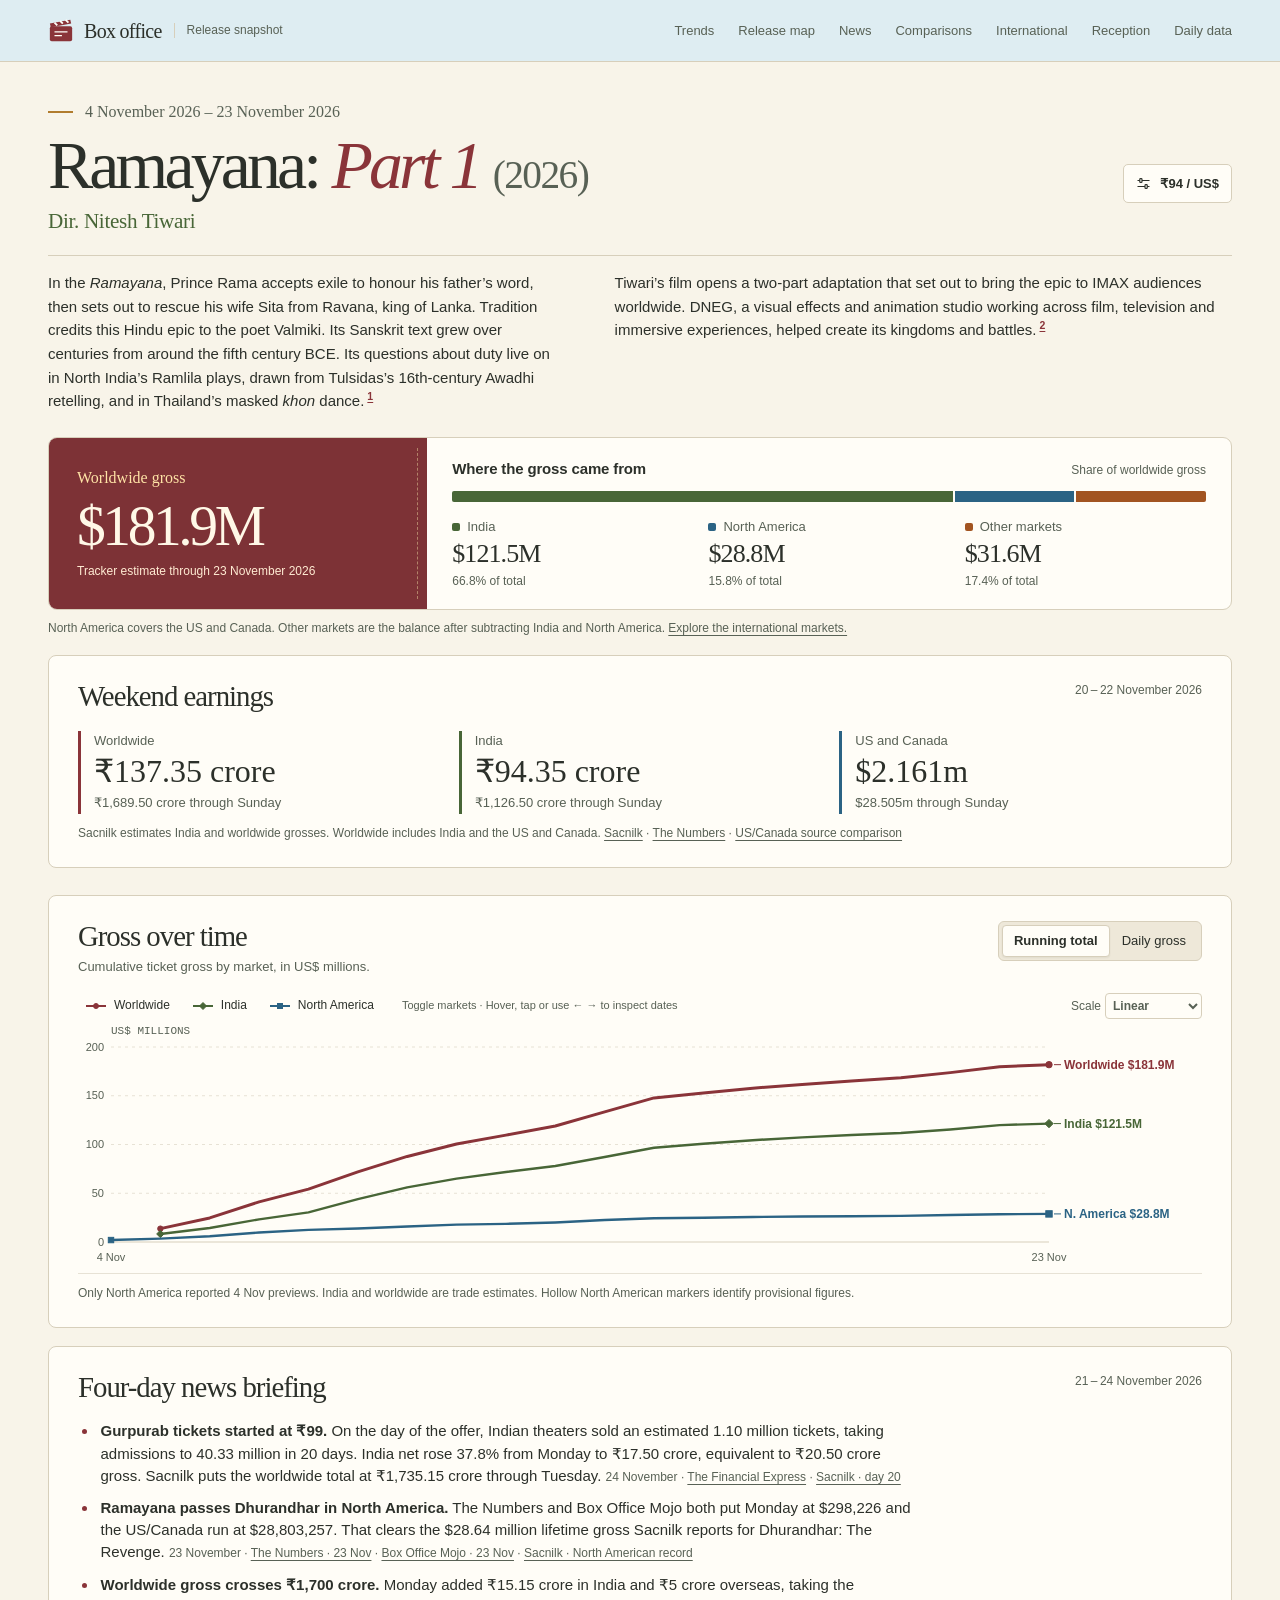
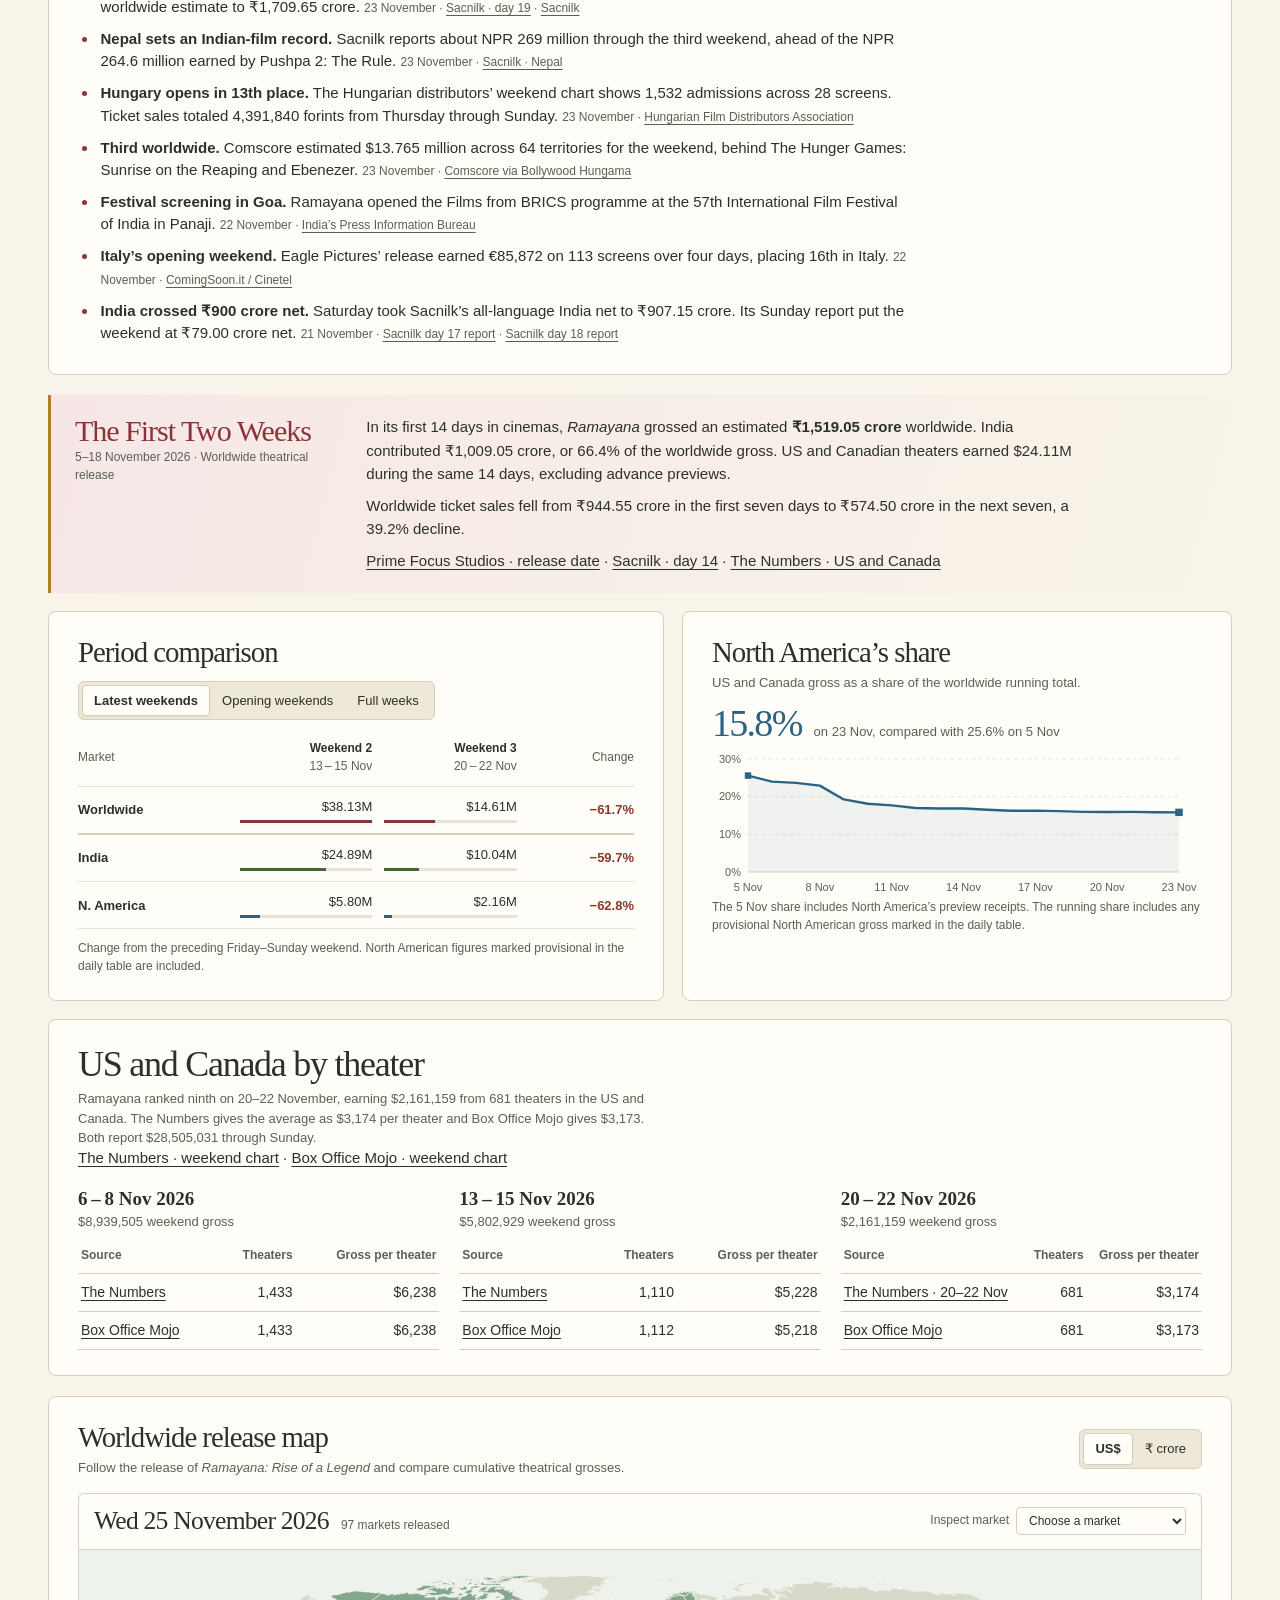
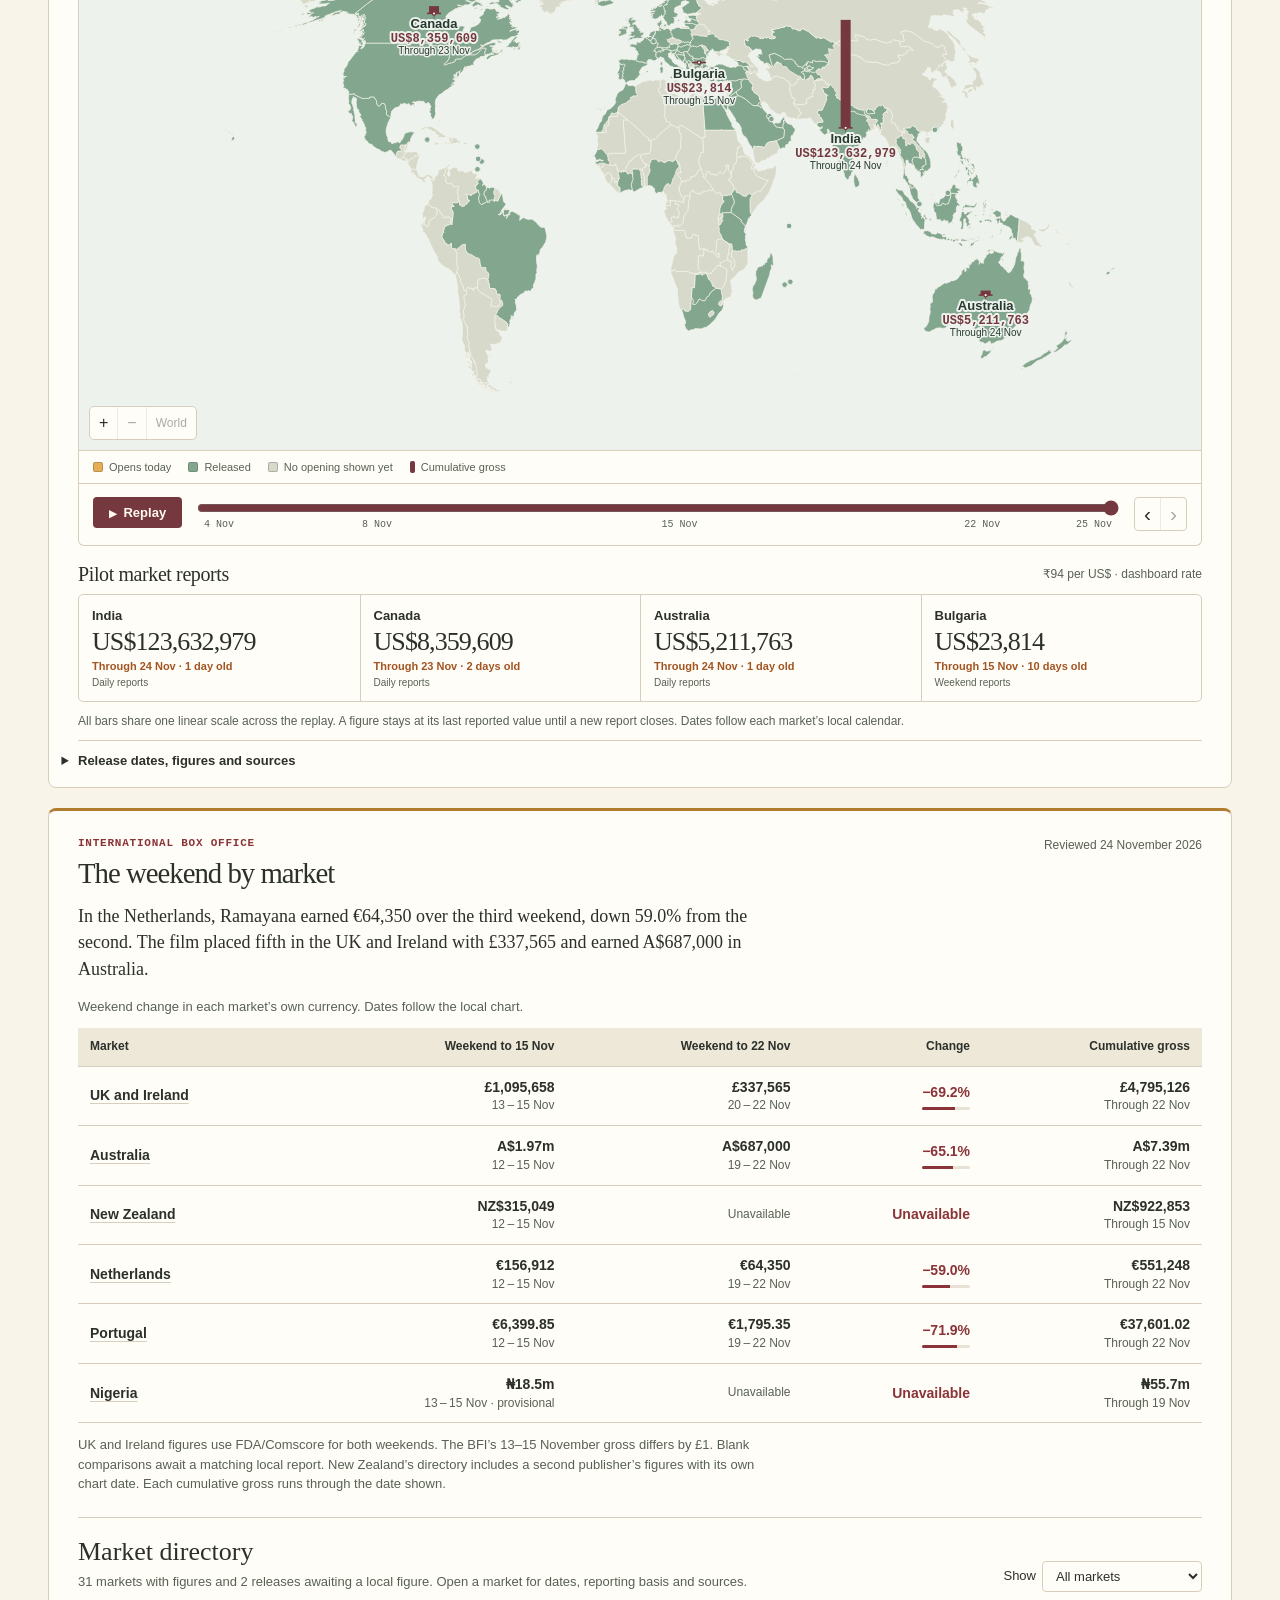
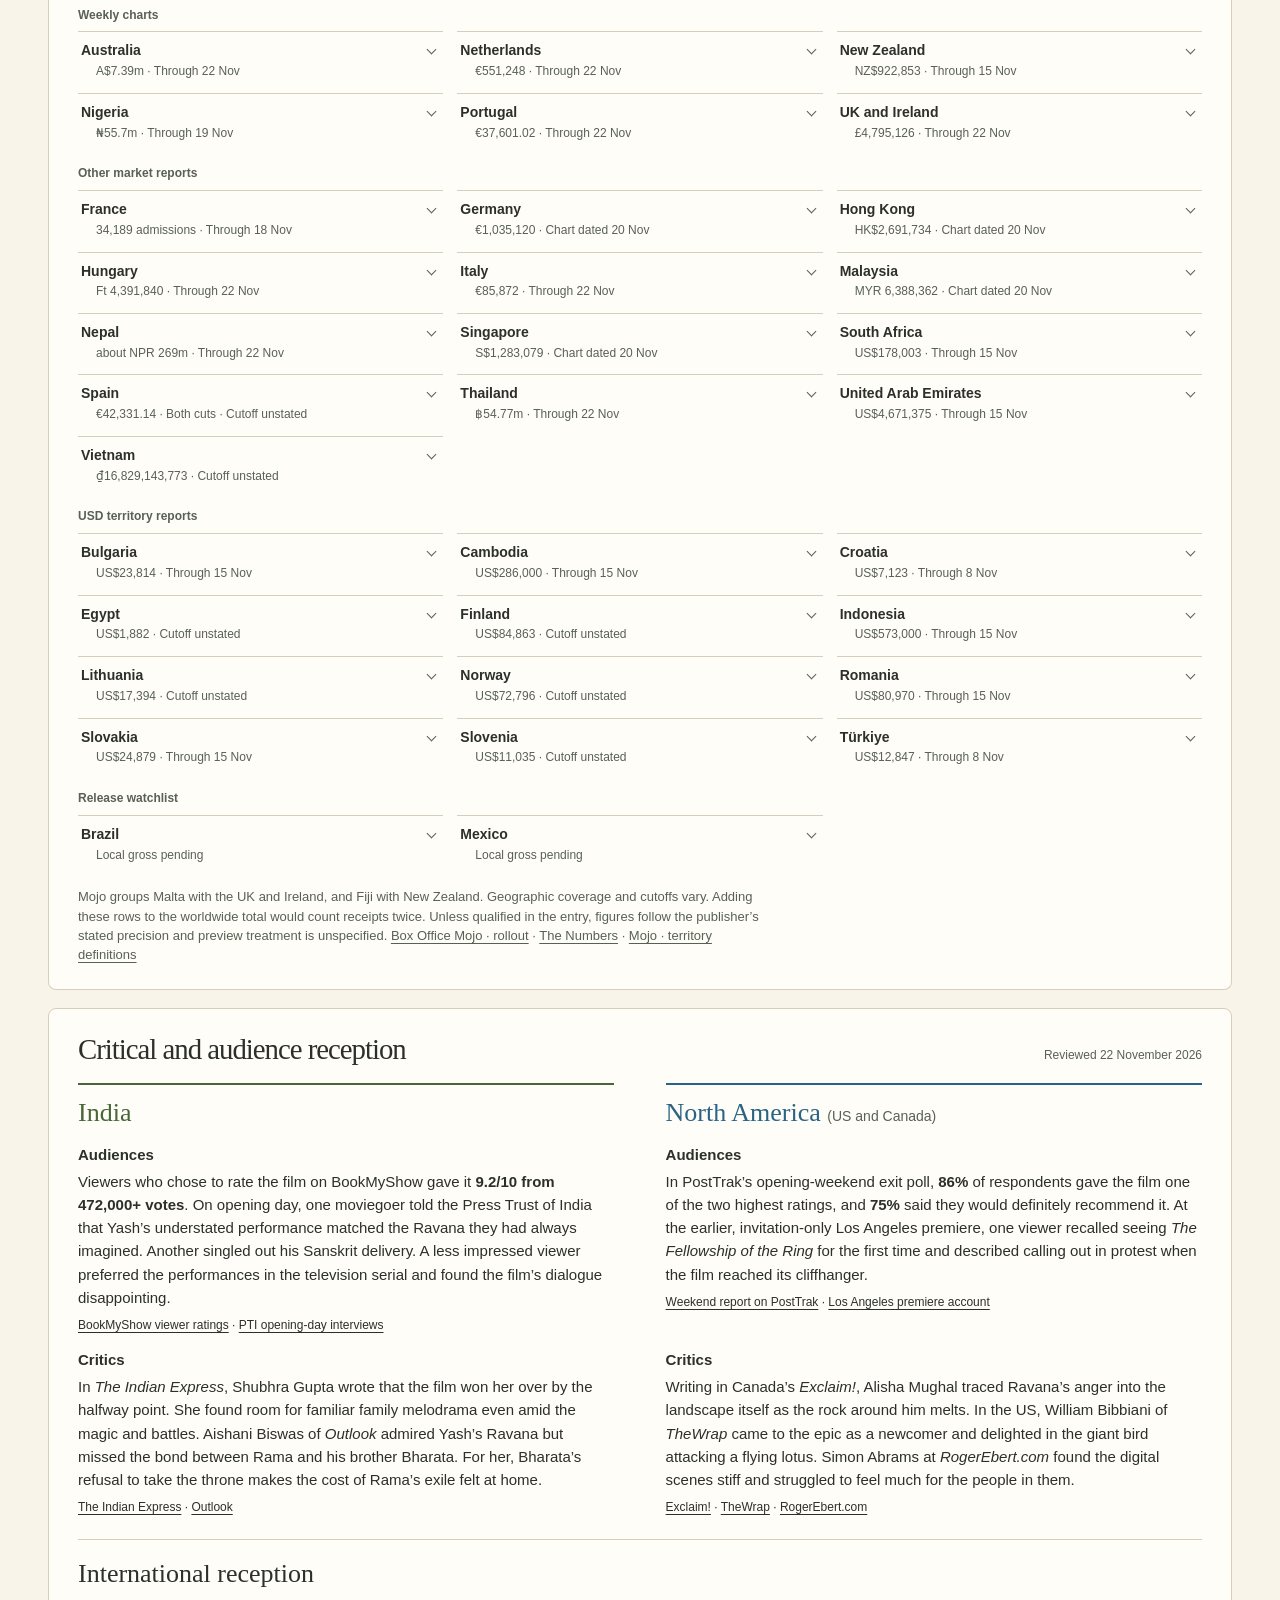
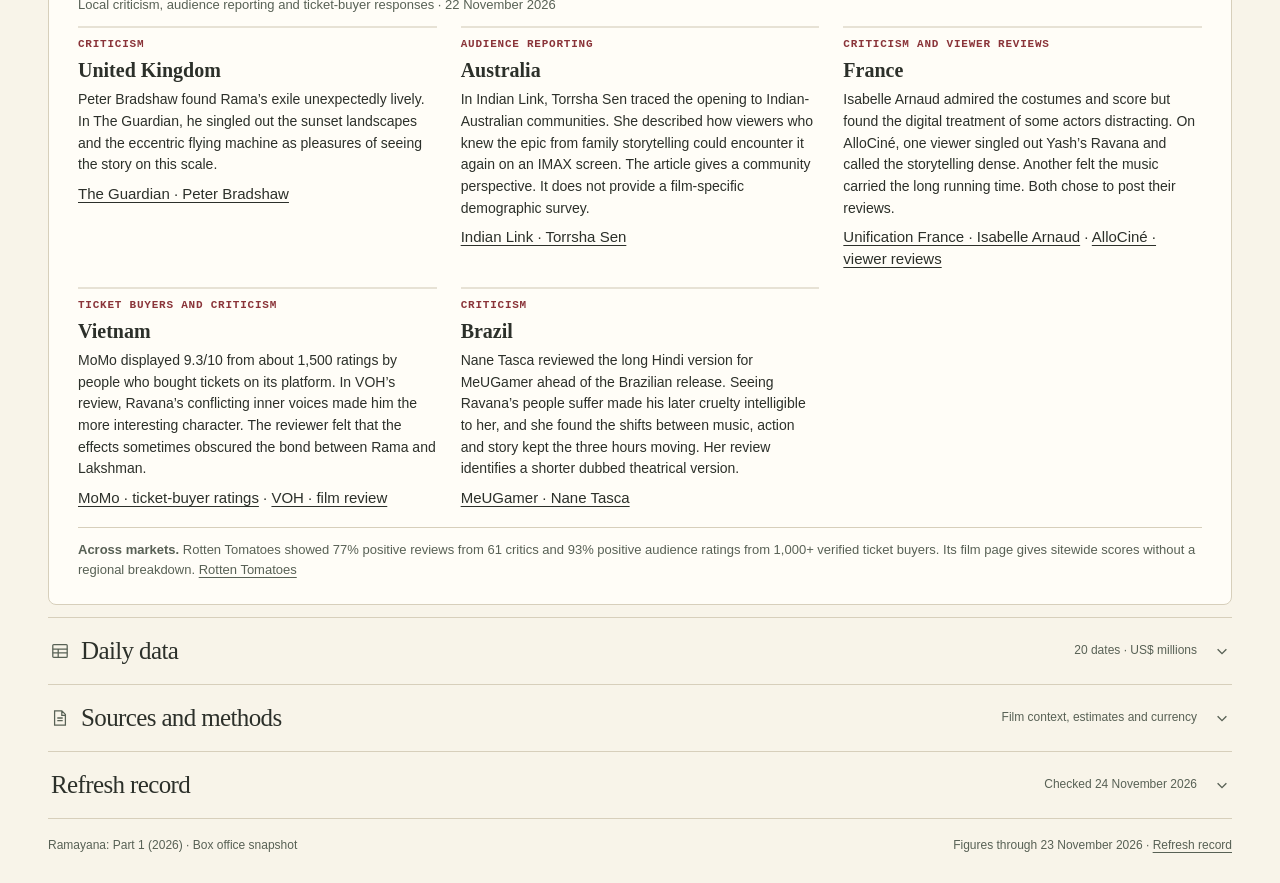
==== commit 6ae0790d: "Add an offline geographical box office replay with dated market reports" ====
--- a/ramayana-box-office-snapshot-v2.html
+++ b/ramayana-box-office-snapshot-v2.html
@@ -105,12 +105,25 @@
 @media(max-width:550px){.weekend-gross dd{text-align:right}}
 </style>
 <noscript><style>.js-only{display:none!important}.fx-print{display:block}.data-view[hidden]{display:block!important}.data-view{margin:12px 0}.print-title{position:static;width:auto;height:auto;clip-path:none;text-align:left}.legend button{cursor:default}</style></noscript>
+<!-- snapshot atlas-style --><style>
+.atlas-panel{--water:#edf2ed;--land:#d7d9cb;--opened:#83a68e;--opening:#e6ad54;--bar:#76383f;--border:#f6f5eb;--atlas-ink:#28392f;margin:20px 0;padding-bottom:17px}
+.atlas-head{align-items:center;margin-bottom:16px}.atlas-head .seg{align-self:center}.atlas-toolbar,.atlas-report-head,.atlas-key,.atlas-timeline{display:flex;align-items:center}.atlas-toolbar{justify-content:space-between;gap:12px;padding:12px 15px;border:1px solid var(--rule);border-bottom:0;border-radius:6px 6px 0 0}.atlas-date{font:normal clamp(20px,2vw,26px)/1.2 var(--serif);letter-spacing:-.03em}.atlas-toolbar #atlas-count{display:inline-block;margin-left:12px;color:var(--muted);font-size:12px}.atlas-find{display:flex;align-items:center;gap:7px;font-size:12px;color:var(--muted)}.atlas-find select{max-width:190px;width:170px;padding:5px 8px;border:1px solid var(--rule);border-radius:4px;background:var(--card);color:var(--ink)}
+.atlas-stage{position:relative;isolation:isolate;background:var(--water);border:1px solid var(--rule);overflow:hidden}.atlas-stage svg{width:100%;height:clamp(280px,40vw,500px);touch-action:pan-y}.atlas-stage.zoomed svg{touch-action:none;cursor:grab}.atlas-stage.dragging svg{cursor:grabbing}.atlas-stage svg path,.atlas-stage svg circle{vector-effect:non-scaling-stroke}.atlas-country{fill:var(--land);stroke:var(--border);stroke-width:.65}.atlas-country.open{fill:var(--opened)}.atlas-country.today{fill:var(--opening)}.atlas-country[data-release]{cursor:pointer}.atlas-country.selected,.atlas-country.active{stroke:var(--atlas-ink);stroke-width:1.65}.atlas-point{stroke:var(--water);stroke-width:1}.atlas-mark{cursor:pointer}.atlas-mark .column{fill:var(--bar)}.atlas-mark .origin{fill:var(--card);stroke:var(--bar);stroke-width:1.35}.atlas-mark .baseline{stroke:var(--bar);stroke-width:1.5}.atlas-mark .lead{stroke:var(--atlas-ink);opacity:.65;fill:none;stroke-width:.8}.atlas-mark .map-name,.atlas-mark .map-amount{font:600 13px var(--sans);fill:var(--atlas-ink);paint-order:stroke;stroke:var(--water);stroke-width:3.8;stroke-linejoin:round}.atlas-mark .map-amount{font:600 12px var(--mono);fill:var(--bar)}.atlas-mark .hit{fill:transparent}.atlas-mark .stale-dot{fill:var(--opening);stroke:var(--atlas-ink);stroke-width:.7}
+.atlas-zoom{position:absolute;left:10px;bottom:10px;display:flex;border:1px solid var(--rule);background:var(--card);border-radius:5px;overflow:hidden}.atlas-zoom button,.atlas-step button{padding:4px 9px;min-height:32px;font-size:16px;line-height:1}.atlas-zoom button+button,.atlas-step button+button{border-left:1px solid var(--rule)}.atlas-zoom button:last-child{font-size:12px}.atlas-zoom button:disabled,.atlas-step button:disabled{opacity:.4}.atlas-key{gap:8px 17px;flex-wrap:wrap;padding:8px 14px;border:1px solid var(--rule);border-top:0;color:var(--muted);font-size:11px}.atlas-key span{display:inline-flex;align-items:center;gap:6px}.atlas-key i{display:inline-block;width:10px;height:10px;border-radius:2px;border:1px solid #515b5055}.atlas-key .atlas-today{background:var(--opening)}.atlas-key .atlas-open{background:var(--opened)}.atlas-key .atlas-quiet{background:var(--land)}.atlas-key .atlas-line{background:var(--bar);width:5px;border:0;height:12px}
+.atlas-tip{pointer-events:none;position:absolute;z-index:2;width:max-content;max-width:min(265px,93%);background:var(--card);border:1px solid var(--rule);border-radius:5px;padding:8px 12px;box-shadow:0 4px 14px #1f332526;color:var(--ink);font-size:12px}.atlas-tip b,.atlas-tip span{display:block}.atlas-tip b{font:600 15px var(--serif);margin-bottom:2px}.atlas-tip span+span{color:var(--muted)}.atlas-timeline{gap:15px;padding:13px 14px 6px;border:1px solid var(--rule);border-top:0;border-radius:0 0 6px 6px}.atlas-play{align-self:flex-start;background:var(--bar);color:#fffaf0;border-radius:4px;padding:6px 12px;min-width:89px;font-size:13px;font-weight:600}.atlas-play span:first-child{font-size:10px;margin-right:3px}.atlas-track{flex:1;min-width:0}.atlas-track input{accent-color:var(--bar);width:100%;padding:0;margin:0;display:block;height:22px;cursor:pointer}.atlas-ticks{display:flex;justify-content:space-between;position:relative;min-height:20px;margin:0 7px}.atlas-ticks button{font:10px var(--mono);color:var(--muted);padding:0;position:absolute;transform:translateX(-50%);white-space:nowrap}.atlas-ticks button:first-child{transform:none}.atlas-ticks button:last-child{transform:translateX(-100%)}.atlas-step{display:flex;align-self:flex-start;border:1px solid var(--rule);border-radius:4px}.atlas-step button{font-size:21px}
+.atlas-reports{padding:17px 0 0}.atlas-report-head{justify-content:space-between;flex-wrap:wrap;gap:4px 12px;margin-bottom:8px}.atlas-report-head h3{font:normal 20px var(--serif);letter-spacing:-.02em}.atlas-cards{display:grid;grid-template-columns:repeat(4,minmax(0,1fr));border:1px solid var(--rule);border-radius:5px;overflow:hidden}.atlas-card{text-align:left;padding:11px 13px;min-width:0}.atlas-card+.atlas-card{border-left:1px solid var(--rule)}.atlas-card:hover,.atlas-card[aria-pressed=true]{background:var(--wash)}.atlas-card strong,.atlas-card .atlas-figure,.atlas-card small,.atlas-card .atlas-card-source{display:block}.atlas-card strong{font-size:13px}.atlas-card .atlas-figure{font:normal clamp(17px,2.1vw,26px) var(--serif);letter-spacing:-.035em;margin:2px 0}.atlas-card small{font-size:11px;line-height:1.45;color:var(--muted)}.atlas-stamp{display:inline-block;color:var(--positive);font-weight:630}.atlas-stamp.held{color:var(--other)}.atlas-card-source{font-size:10px;line-height:1.5;color:var(--muted)}.atlas-selection{border-left:3px solid var(--opened);padding:9px 13px;margin-top:12px;background:var(--wash);font-size:13px}.atlas-selection h4{font-size:15px;margin:0 0 3px}.atlas-selection p{margin:2px 0}.atlas-close{float:right;text-decoration:underline;font-size:12px}.atlas-method{margin:10px 0 0}.atlas-register{margin-top:10px;border-top:1px solid var(--rule);font-size:13px}.atlas-register>summary{padding:10px 0 0;font-weight:600;list-style:disclosure-closed}.atlas-register[open]>summary{list-style:disclosure-open}.atlas-register p{margin-top:8px}.atlas-register .atlas-list{max-height:360px;overflow:auto;margin-top:6px}.atlas-list table{border-collapse:collapse;width:100%}.atlas-list th,.atlas-list td{padding:6px 8px 6px 0;border-bottom:1px solid var(--grid);text-align:left;font-size:12px;vertical-align:top}
+@media(prefers-color-scheme:dark){.atlas-panel{--water:#253533;--land:#4b5950;--opened:#7eab88;--opening:#efba6b;--bar:#f7adb0;--border:#354139;--atlas-ink:#faf3df}.atlas-play{color:#332028}}
+@media(max-width:730px){.atlas-toolbar #atlas-count{display:block;margin:2px 0 0}.atlas-find{flex-direction:column;align-items:flex-start;gap:2px}.atlas-find select{width:145px}.atlas-cards{grid-template-columns:repeat(2,minmax(0,1fr))}.atlas-card:nth-child(3){border-left:0}.atlas-card:nth-child(n+3){border-top:1px solid var(--rule)}.atlas-key{gap:5px 12px}.atlas-stage svg{height:clamp(220px,54vw,340px)}}
+@media(max-width:490px){.atlas-head{align-items:flex-start;flex-wrap:wrap;gap:8px}.atlas-head .seg{margin:0}.atlas-toolbar{padding:7px 9px}.atlas-find select{width:129px}.atlas-key{padding:6px 8px;font-size:10px}.atlas-timeline{gap:5px;padding:9px 6px 4px}.atlas-play{min-width:65px;padding:7px}.atlas-step button{padding:4px 6px}.atlas-ticks button{font-size:9px}.atlas-zoom{left:4px;bottom:4px}.atlas-zoom button{min-height:26px;padding:3px 7px}.atlas-card{padding:8px 10px}}
+@media print{.atlas-zoom,.atlas-timeline,.atlas-find,.atlas-tip,.atlas-close,.atlas-head .seg{display:none}.atlas-stage svg{height:65mm}.atlas-panel{break-inside:avoid}}
+.atlas-mark .map-stamp{font:10px var(--sans);fill:var(--atlas-ink);paint-order:stroke;stroke:var(--water);stroke-width:3px;stroke-linejoin:round}
+</style><!-- end atlas-style -->
 </head>
 <body>
 <a class="skip" href="#figures">Skip to box office figures</a>
 <header class="mast"><div class="wrap mast-inner">
 <div class="brand"><svg viewBox="0 0 28 28" fill="none" aria-hidden="true"><rect x="2" y="9" width="24" height="16" rx="2" fill="currentColor"/><path d="m2 6 22-4 1 4L3 10z" fill="currentColor"/><path d="m7 5 3 3m3-5 3 3m3-4 3 3" stroke="var(--card)" stroke-width="2"/><path d="M7 15h14m-14 4h8" stroke="var(--card)" stroke-width="1.2"/></svg><b>Box office</b><small>Release snapshot</small></div>
-<nav aria-label="Report sections"><a href="#trends">Trends</a><a href="#news">News</a><a href="#periods">Comparisons</a><a href="#international">International</a><a href="#reception">Reception</a><a href="#data" data-open="data">Daily data</a></nav>
+<nav aria-label="Report sections"><a href="#trends">Trends</a><a href="#release-map">Release map</a><a href="#news">News</a><a href="#periods">Comparisons</a><a href="#international">International</a><a href="#reception">Reception</a><a href="#data" data-open="data">Daily data</a></nav>
 </div></header>
 <main class="wrap" id="overview">
 <header class="hero"><p class="meta"><!-- snapshot date-range -->4 November 2026 – 23 November 2026<!-- end date-range --></p>
@@ -165,6 +178,37 @@
 <div class="theater-weekends"><!-- snapshot theater-weekends --><table><caption>6 – 8 Nov 2026<span>$8,939,505 weekend gross</span></caption><thead><tr><th scope="col">Source</th><th scope="col">Theaters</th><th scope="col">Gross per theater</th></tr></thead><tbody><tr><th scope="row"><a href="https://www.the-numbers.com/movie/Ramayana-Part-1-(2026-India)">The Numbers</a></th><td>1,433</td><td>$6,238</td></tr><tr><th scope="row"><a href="https://www.boxofficemojo.com/release/rl2471264513/weekend/">Box Office Mojo</a></th><td>1,433</td><td>$6,238</td></tr></tbody></table>
 <table><caption>13 – 15 Nov 2026<span>$5,802,929 weekend gross</span></caption><thead><tr><th scope="col">Source</th><th scope="col">Theaters</th><th scope="col">Gross per theater</th></tr></thead><tbody><tr><th scope="row"><a href="https://www.the-numbers.com/movie/Ramayana-Part-1-(2026-India)">The Numbers</a></th><td>1,110</td><td>$5,228</td></tr><tr><th scope="row"><a href="https://www.boxofficemojo.com/release/rl2471264513/weekend/">Box Office Mojo</a></th><td>1,112</td><td>$5,218</td></tr></tbody></table>
 <table><caption>20 – 22 Nov 2026<span>$2,161,159 weekend gross</span></caption><thead><tr><th scope="col">Source</th><th scope="col">Theaters</th><th scope="col">Gross per theater</th></tr></thead><tbody><tr><th scope="row"><a href="https://www.the-numbers.com/box-office-chart/weekend/2026/11/20">The Numbers · 20–22 Nov</a></th><td>681</td><td>$3,174</td></tr><tr><th scope="row"><a href="https://www.boxofficemojo.com/release/rl2471264513/weekend/">Box Office Mojo</a></th><td>681</td><td>$3,173</td></tr></tbody></table><!-- end theater-weekends --></div>
+</section>
+<section id="release-map" class="panel atlas-panel" aria-labelledby="atlas-title">
+<!-- snapshot atlas-panel --><div class="section-head atlas-head">
+  <div><h2 id="atlas-title">Worldwide release map</h2><p class="sub">Follow the release of <i>Ramayana: Rise of a Legend</i> and compare cumulative theatrical grosses.</p></div>
+  <div class="seg js-only" role="group" aria-label="Map currency"><button type="button" data-atlas-unit="USD" aria-pressed="true">US$</button><button type="button" data-atlas-unit="INR_CR" aria-pressed="false">₹ crore</button></div>
+</div>
+<div class="atlas-interactive js-only">
+  <div class="atlas-toolbar">
+    <div><span class="atlas-date" id="atlas-date"></span><span id="atlas-count"></span></div>
+    <label class="atlas-find">Inspect market <select id="atlas-find"><option value="">Choose a market</option></select></label>
+  </div>
+  <div class="atlas-stage" id="atlas-stage">
+    <svg id="atlas-map" viewBox="0 0 1000 500" aria-label="World map showing theatrical releases and reported national grosses" role="img" preserveAspectRatio="xMidYMid meet">
+      <g id="atlas-land"></g><g id="atlas-bars"></g>
+    </svg>
+    <div class="atlas-zoom" role="group" aria-label="Map scale"><button type="button" id="atlas-zoom-in" aria-label="Zoom in">+</button><button type="button" id="atlas-zoom-out" aria-label="Zoom out">−</button><button type="button" id="atlas-reset" aria-label="Reset to world view">World</button></div>
+    <div id="atlas-tip" class="atlas-tip" role="tooltip" hidden></div>
+  </div>
+  <div class="atlas-key"><span><i class="atlas-today"></i> Opens today</span><span><i class="atlas-open"></i> Released</span><span><i class="atlas-quiet"></i> No opening shown yet</span><span><i class="atlas-line"></i> Cumulative gross</span></div>
+  <div class="atlas-timeline">
+    <button class="atlas-play" id="atlas-play" type="button"><span id="atlas-play-icon" aria-hidden="true">▶</span> <span id="atlas-play-text">Replay</span></button>
+    <div class="atlas-track"><label class="sr" for="atlas-day">Replay date, one step per day</label><input type="range" id="atlas-day" min="0" step="1" value="0"><div id="atlas-ticks" class="atlas-ticks"></div></div>
+    <div class="atlas-step"><button type="button" id="atlas-prev" aria-label="Previous day">‹</button><button type="button" id="atlas-next" aria-label="Next day">›</button></div>
+  </div>
+  <div class="atlas-reports"><div class="atlas-report-head"><h3>Pilot market reports</h3><span class="caption" id="atlas-rate"></span></div><div class="atlas-cards" id="atlas-cards"></div></div>
+  <div class="atlas-selection" id="atlas-selection" hidden></div>
+  <div class="sr" id="atlas-announcement" role="status"></div>
+</div>
+<p class="atlas-method caption">All bars share one linear scale across the replay. A figure stays at its last reported value until a new report closes. Dates follow each market’s local calendar.</p>
+<noscript><p class="sub">Enable JavaScript for the replay. The dated release register and pilot totals are available below.</p></noscript>
+<details class="atlas-register"><summary>Release dates, figures and sources</summary><p>Evidence checked 25 November 2026. A dated screening establishes that a market was open by that day. Future bookings and undated announcements are listed separately from releases in the replay.</p><p>India · ₹1,162.15 crore through 24 November 2026 (<a href="https://www.sacnilk.com/quicknews/ramayana_part_1_2026_Box_Office_Collection_Day_20">Sacnilk</a>) · Canada · US$8,359,609 through 23 November 2026 (<a href="https://www.bollywoodhungama.com/movie/ramayana-part-i/box-office/">Bollywood Hungama</a>) · Australia · US$5,211,763 through 24 November 2026 (<a href="https://www.bollywoodhungama.com/movie/ramayana-part-i/box-office/">Bollywood Hungama</a>) · Bulgaria · US$23,814 through 15 November 2026 (<a href="https://www.boxofficemojo.com/release/rl1097171201/weekend/">Box Office Mojo</a>).</p><p>India uses Sacnilk trade estimates. Values are placed on the reporting period’s closing date, using the latest reviewed version. Converted amounts use the dashboard’s rupees-per-dollar setting. Pilot markets are a subset of the worldwide gross.</p><div class="atlas-list" tabindex="0" aria-label="Release register"><table><thead><tr><th>Market</th><th>Theatrical date</th><th>Evidence</th></tr></thead><tbody><tr><th scope="row">Albania</th><td>5 November 2026</td><td><a href="https://letterboxd.com/film/ramayana-rise-of-a-legend/releases/">Published theatrical calendar</a> · Letterboxd lists a theatrical opening in this market.</td></tr><tr><th scope="row">Antigua and Barbuda</th><td>5 November 2026</td><td><a href="https://antigua.caribbeancinemas.com/movie/ramayana-part-i/">Exhibitor film calendar</a> · Antigua Megaplex lists Nov 5. Local showtimes also document the run.</td></tr><tr><th scope="row">Argentina</th><td>Scheduled 26 November 2026</td><td><a href="https://www.cinemark.com.ar/pelicula/ramayana-el-nacimiento-de-una-leyenda">Exhibitor release date</a> · Cinemark Argentina lists Nov 26.</td></tr><tr><th scope="row">Armenia</th><td>In cinemas by 14 November 2026</td><td><a href="https://ticketland.am/events/market/eventix-f8bkap?lang=ru">Dated public screening</a> · A Yerevan cinema offered a Nov 14 screening. The precise opening is unverified.</td></tr><tr><th scope="row">Australia</th><td>5 November 2026</td><td><a href="https://www.hoyts.com.au/movies/ramayana-rise-of-a-legend-english-dub">Exhibitor release date</a> · HOYTS lists the opening. Numero records the first weekend beginning Nov 5.</td></tr><tr><th scope="row">Austria</th><td>6 November 2026</td><td><a href="https://www.sonypictures.at/filme/ramayana-rise-legend">Distributor release date</a> · Sony Austria specifies the Austrian opening as Nov 6.</td></tr><tr><th scope="row">Bahrain</th><td>5 November 2026</td><td><a href="https://letterboxd.com/film/ramayana-rise-of-a-legend/releases/">Published theatrical calendar</a> · Letterboxd lists a theatrical opening in this market.</td></tr><tr><th scope="row">Barbados</th><td>5 November 2026</td><td><a href="https://barbados.caribbeancinemas.com/w-plaza/movie/ramayana-part-i/">Exhibitor film calendar</a> · Caribbean Cinemas’ W Plaza listing dates the film Nov 5.</td></tr><tr><th scope="row">Belgium</th><td>4 November 2026</td><td><a href="https://www.ugc.be/film_ramayana_rise_of_a_legend_10583.html">Exhibitor release date</a> · UGC opened on Nov 4. Kinepolis lists its Hindi version on Nov 5.</td></tr><tr><th scope="row">Bhutan</th><td>6 November 2026</td><td><a href="https://kccinemax.com/index.php">Exhibitor release date</a> · KC Cinemax in Thimphu lists the local Hindi release.</td></tr><tr><th scope="row">Bosnia &amp; Herzegovina</th><td>5 November 2026</td><td><a href="https://letterboxd.com/film/ramayana-rise-of-a-legend/releases/">Published theatrical calendar</a> · Letterboxd lists a theatrical opening in this market.</td></tr><tr><th scope="row">Botswana</th><td>5 November 2026</td><td><a href="https://letterboxd.com/film/ramayana-rise-of-a-legend/releases/">Published theatrical calendar</a> · Letterboxd lists a theatrical opening in this market.</td></tr><tr><th scope="row">Brazil</th><td>19 November 2026</td><td><a href="https://www.cinemark.com.br/filme/ramayana-o-nascimento-de-uma-lenda">Exhibitor release date</a> · Cinemark Brasil lists Nov 19, matching the dashboard’s release watchlist.</td></tr><tr><th scope="row">Brunei</th><td>5 November 2026</td><td><a href="https://letterboxd.com/film/ramayana-rise-of-a-legend/releases/">Published theatrical calendar</a> · Letterboxd lists a theatrical opening in this market.</td></tr><tr><th scope="row">Bulgaria</th><td>6 November 2026</td><td><a href="https://www.boxofficemojo.com/releasegroup/gr21058309/">Territory box office chart</a> · The rollout lists a local opening date and receipts.</td></tr><tr><th scope="row">Cambodia</th><td>12 November 2026</td><td><a href="https://www.legend.com.kh/cinemas/4b7bb88c-a4cf-f011-8195-002248ba65ed">Exhibitor release date</a> · Legend Cinema lists Nov 12. Box Office Mojo dates its territory opening Nov 13.</td></tr><tr><th scope="row">Canada</th><td>5 November 2026</td><td><a href="https://www.landmarkcinemas.com/movie-news/heres-whats-on-screen-this-november/">Exhibitor release date</a> · Landmark lists Nov 5. Some charts label the combined North American weekend Nov 6.</td></tr><tr><th scope="row">Cayman Islands</th><td>In cinemas by 18 November 2026</td><td><a href="https://www.cinema.ky/movie/camanabay/Ramayana">Dated public screening</a> · Camana Bay documents public screenings on Nov 18. The precise local opening is unverified.</td></tr><tr><th scope="row">Chile</th><td>Scheduled 26 November 2026</td><td><a href="https://andesfilms.cl/pelicula/ramayana/">Distributor release date</a> · Andes Films schedules Nov 26.</td></tr><tr><th scope="row">Colombia</th><td>Scheduled 26 November 2026</td><td><a href="https://www.sacnilk.com/news/ramayana-overseas-box-office-opens-strong-as-imax-contributes-11-worldwide-sets-new-indian-cinema-record">Announced release</a> · The published rollout schedules this market for Nov 26, after the snapshot.</td></tr><tr><th scope="row">Costa Rica</th><td>Scheduled 26 November 2026</td><td><a href="https://web-ticketing.novacinemas.cr/Browsing/Movies/Details/h-HO00002048">Scheduled screening</a> · Nova Cinemas Alajuela offers tickets beginning Nov 26.</td></tr><tr><th scope="row">Côte d’Ivoire</th><td>6 November 2026</td><td><a href="https://www.pathe.ci/en/films/ramayana-l-avenement-d-une-legende-56938">Exhibitor release date</a> · Pathé Côte d’Ivoire records the local release date.</td></tr><tr><th scope="row">Croatia</th><td>5 November 2026</td><td><a href="https://www.boxofficemojo.com/releasegroup/gr21058309/">Territory box office chart</a> · The rollout lists a local opening date and receipts.</td></tr><tr><th scope="row">Cyprus</th><td>5 November 2026</td><td><a href="https://letterboxd.com/film/ramayana-rise-of-a-legend/releases/">Published theatrical calendar</a> · Letterboxd lists a theatrical opening in this market.</td></tr><tr><th scope="row">Czechia</th><td>Scheduled 26 November 2026</td><td><a href="https://www.sacnilk.com/news/ramayana-overseas-box-office-opens-strong-as-imax-contributes-11-worldwide-sets-new-indian-cinema-record">Announced release</a> · The published rollout schedules this market for Nov 26, after the snapshot.</td></tr><tr><th scope="row">Denmark</th><td>5 November 2026</td><td><a href="https://letterboxd.com/film/ramayana-rise-of-a-legend/releases/">Published theatrical calendar</a> · Letterboxd lists a theatrical opening in this market.</td></tr><tr><th scope="row">Ecuador</th><td>Scheduled 26 November 2026</td><td><a href="https://www.sacnilk.com/news/ramayana-overseas-box-office-opens-strong-as-imax-contributes-11-worldwide-sets-new-indian-cinema-record">Announced release</a> · The published rollout schedules this market for Nov 26, after the snapshot.</td></tr><tr><th scope="row">Egypt</th><td>5 November 2026</td><td><a href="https://www.the-numbers.com/movie/Ramayana-Part-1-(2026-India)">Territory box office chart</a> · The Numbers lists a local opening date and receipts.</td></tr><tr><th scope="row">Estonia</th><td>6 November 2026</td><td><a href="https://letterboxd.com/film/ramayana-rise-of-a-legend/releases/">Published theatrical calendar</a> · Letterboxd lists a theatrical opening in this market.</td></tr><tr><th scope="row">Fiji</th><td>5 November 2026</td><td><a href="https://www.damodarcinemas.com.fj/films/Ramayana-Rise-of-a-Legend-English-Version/HO00001981">Exhibitor release date</a> · Damodar’s English-language listing specifies Nov 5.</td></tr><tr><th scope="row">Finland</th><td>6 November 2026</td><td><a href="https://www.the-numbers.com/movie/Ramayana-Part-1-(2026-India)">Territory box office chart</a> · The Numbers lists a local opening date and receipts.</td></tr><tr><th scope="row">France</th><td>6 November 2026</td><td><a href="https://www.sonypictures.fr/film/ramayana-lavenement-dune-legende">Distributor release date</a> · Sony France lists Nov 6 in metropolitan France.</td></tr><tr><th scope="row">Georgia</th><td>12 November 2026</td><td><a href="https://cavea.ge/movie/ramayana-rise-of-a-Legend?lang=eng">Exhibitor release date</a> · Cavea identifies the local theatrical release.</td></tr><tr><th scope="row">Germany</th><td>5 November 2026</td><td><a href="https://www.boxofficemojo.com/releasegroup/gr21058309/">Territory box office chart</a> · The rollout lists a local opening date and receipts.</td></tr><tr><th scope="row">Ghana</th><td>6 November 2026</td><td><a href="https://silverbirdcinemas.com/cinema/accra/">Exhibitor release date</a> · Silverbird lists the title at Accra Mall and dates it Nov 6.</td></tr><tr><th scope="row">Greece</th><td>5 November 2026</td><td><a href="https://letterboxd.com/film/ramayana-rise-of-a-legend/releases/">Published theatrical calendar</a> · Letterboxd lists a theatrical opening in this market.</td></tr><tr><th scope="row">Guyana</th><td>5 November 2026</td><td><a href="https://newsroom.gy/2026/11/03/movietowne-offers-1000-tickets-for-star-studded-ramayana-film-in-diwali-celebration/">Local exhibitor opening report</a> · MovieTowne Guyana advertised its first week of public screenings from Nov 5.</td></tr><tr><th scope="row">Honduras</th><td>Scheduled 26 November 2026</td><td><a href="https://cinepolis.com.hn/movie/ramayana-el-nacimiento-de-una-leyenda/">Exhibitor release date</a> · Cinépolis Honduras specifies Nov 26.</td></tr><tr><th scope="row">Hong Kong</th><td>12 November 2026</td><td><a href="https://www.boxofficemojo.com/releasegroup/gr21058309/">Territory box office chart</a> · Hong Kong is a separate release territory. KinoHK confirms the date.</td></tr><tr><th scope="row">Hungary</th><td>19 November 2026</td><td><a href="https://www.the-numbers.com/movie/Ramayana-Part-1-(2026-India)">Territory box office chart</a> · The Numbers and the dashboard date Hungary’s opening to Nov 19.</td></tr><tr><th scope="row">Iceland</th><td>19 November 2026</td><td><a href="https://kvikmyndir.is/mynd/ramayana-18934/">Local cinema calendar</a> · Kvikmyndir lists the theatrical opening in Iceland.</td></tr><tr><th scope="row">India</th><td>5 November 2026</td><td><a href="https://www.primefocusstudios.com/news/the-journey-begins-ramayana-part-one-arrives-worldwide">Studio release date</a> · General theatrical opening. Nov 4 paid previews are separate.</td></tr><tr><th scope="row">Indonesia</th><td>11 November 2026</td><td><a href="https://www.medcom.id/hiburan/film/3NOxjwob-sinopsis-film-ramayana-rise-of-a-legend-dan-daftar-pemain-lengkapnya">Local opening report</a> · Medcom reported the Indonesian opening on Nov 11. Box Office Mojo agrees. Other calendars differ.</td></tr><tr><th scope="row">Iraq</th><td>5 November 2026</td><td><a href="https://elcinema.com/work/2099759/released">Regional theatrical calendar</a> · elCinema lists the local theatrical date.</td></tr><tr><th scope="row">Ireland</th><td>6 November 2026</td><td><a href="https://www.ifco.ie/en/ifco/pages/1BC3E86400592C65">Distributor release date</a> · Columbia supplied Nov 6 to the Irish Film Classification Office. Earlier Irish showings are separate from the distributor’s opening.</td></tr><tr><th scope="row">Israel</th><td>12 November 2026</td><td><a href="https://letterboxd.com/film/ramayana-rise-of-a-legend/releases/">Published theatrical calendar</a> · Letterboxd lists a theatrical opening in this market.</td></tr><tr><th scope="row">Italy</th><td>19 November 2026</td><td><a href="https://www.the-numbers.com/movie/Ramayana-Part-1-(2026-India)">Territory box office chart</a> · The Numbers lists Nov 19, matching the dashboard’s opening-day report.</td></tr><tr><th scope="row">Japan</th><td>Date unconfirmed</td><td><a href="https://www.filmbunch.com/2026/11/ramayana-china-russia-japan-south-korea-release-2027/">Opening unconfirmed</a> · A future rollout has been reported without a confirmed calendar date.</td></tr><tr><th scope="row">Jordan</th><td>5 November 2026</td><td><a href="https://elcinema.com/work/2099759/released">Regional theatrical calendar</a> · elCinema lists the local theatrical date.</td></tr><tr><th scope="row">Kazakhstan</th><td>12 November 2026</td><td><a href="https://kinomania.kz/kk/ramayana-voshozhdenie-legendy/">Local cinema calendar</a> · Kinomania identifies the national opening. Cinema Galaktika’s public listings corroborate Nov 12.</td></tr><tr><th scope="row">Kenya</th><td>5 November 2026</td><td><a href="https://letterboxd.com/film/ramayana-rise-of-a-legend/releases/">Published theatrical calendar</a> · Letterboxd lists a theatrical opening in this market.</td></tr><tr><th scope="row">Kosovo</th><td>5 November 2026</td><td><a href="https://letterboxd.com/film/ramayana-rise-of-a-legend/releases/">Published theatrical calendar</a> · Letterboxd lists a theatrical opening in this market.</td></tr><tr><th scope="row">Kuwait</th><td>5 November 2026</td><td><a href="https://www.cinemaplusplus.com/movies/ramayana--hindi?date=2026-11-11">Local cinema calendar</a> · The local theatrical listing dates the run to Nov 5. Some calendars also list Nov 4.</td></tr><tr><th scope="row">Kyrgyzstan</th><td>12 November 2026</td><td><a href="https://letterboxd.com/film/ramayana-rise-of-a-legend/releases/">Published theatrical calendar</a> · Letterboxd lists a theatrical opening in this market.</td></tr><tr><th scope="row">Latvia</th><td>6 November 2026</td><td><a href="https://letterboxd.com/film/ramayana-rise-of-a-legend/releases/">Published theatrical calendar</a> · Letterboxd lists a theatrical opening in this market.</td></tr><tr><th scope="row">Lebanon</th><td>5 November 2026</td><td><a href="https://elcinema.com/work/2099759/released">Regional theatrical calendar</a> · elCinema lists the local theatrical date.</td></tr><tr><th scope="row">Lithuania</th><td>6 November 2026</td><td><a href="https://www.boxofficemojo.com/releasegroup/gr21058309/">Territory box office chart</a> · The rollout lists a local opening date and receipts.</td></tr><tr><th scope="row">Luxembourg</th><td>5 November 2026</td><td><a href="https://letterboxd.com/film/ramayana-rise-of-a-legend/releases/">Published theatrical calendar</a> · Letterboxd lists a theatrical opening in this market.</td></tr><tr><th scope="row">Macao</th><td>12 November 2026</td><td><a href="https://www.sacnilk.com/news/ramayana-overseas-box-office-opens-strong-as-imax-contributes-11-worldwide-sets-new-indian-cinema-record">Trade release schedule</a> · Sacnilk identifies Macao separately. Studio City Macau lists local screenings.</td></tr><tr><th scope="row">Madagascar</th><td>6 November 2026</td><td><a href="https://letterboxd.com/film/ramayana-rise-of-a-legend/releases/">Published theatrical calendar</a> · Letterboxd lists a theatrical opening in this market.</td></tr><tr><th scope="row">Mainland China</th><td>Date unconfirmed</td><td><a href="https://www.newsbytesapp.com/news/entertainment/anticipated-china-release-for-ramayana/story">Opening unconfirmed</a> · No confirmed mainland opening date. Hong Kong and Macao have separate records.</td></tr><tr><th scope="row">Malaysia</th><td>5 November 2026</td><td><a href="https://www.tgv.com.my/movie/ramayana-2026">Exhibitor release date</a> · TGV and GSC list Nov 5. Some overseas charts start the territory a week later.</td></tr><tr><th scope="row">Malta</th><td>5 November 2026</td><td><a href="https://www.edencinemas.com.mt/ramayana">Exhibitor release date</a> · Eden lists Nov 5. Its Nov 8 screening was the Telugu version.</td></tr><tr><th scope="row">Mauritius</th><td>6 November 2026</td><td><a href="https://mcine.mu/movies/0ab79b4f-3ad8-4eb7-a88e-ae3fd48ef7c6">Exhibitor release date</a> · MCiné Mauritius lists the local opening.</td></tr><tr><th scope="row">Mexico</th><td>12 November 2026</td><td><a href="https://cinemex.com/proximamente/4624/ramayana-el-nacimiento-de-una-leyenda">Exhibitor release date</a> · Cinemex lists Nov 12, matching the dashboard’s release watchlist.</td></tr><tr><th scope="row">Montenegro</th><td>5 November 2026</td><td><a href="https://letterboxd.com/film/ramayana-rise-of-a-legend/releases/">Published theatrical calendar</a> · Letterboxd lists a theatrical opening in this market.</td></tr><tr><th scope="row">Morocco</th><td>6 November 2026</td><td><a href="https://www.pathe.ma/fr/films/ramayana-l-avenement-d-une-legende-56365">Exhibitor release date</a> · Pathé Maroc records the local release date.</td></tr><tr><th scope="row">Nepal</th><td>5 November 2026</td><td><a href="https://ekantipur.com/entertainment/2026/11/06/en/ramayana-has-an-aggressive-start-in-nepal-earning-over-rs-20-million-on-the-first-day-45-26.html">Local opening report</a> · Kantipur reports the first day of ticket sales and screenings as Thursday, Nov 5.</td></tr><tr><th scope="row">Netherlands</th><td>5 November 2026</td><td><a href="https://www.pathe.nl/nl/films/ramayana-55571">Exhibitor release date</a> · Pathé lists the Dutch theatrical date.</td></tr><tr><th scope="row">New Zealand</th><td>5 November 2026</td><td><a href="https://www.boxofficemojo.com/releasegroup/gr21058309/">Territory box office chart</a> · The rollout lists a local opening date and receipts.</td></tr><tr><th scope="row">Nicaragua</th><td>Scheduled 26 November 2026</td><td><a href="https://tickets.cinemas.com.ni/Browsing/Movies/ComingSoon">Exhibitor release date</a> · Cinemas Nicaragua lists Nov 26 under coming soon. An international calendar lists Nov 19.</td></tr><tr><th scope="row">Nigeria</th><td>6 November 2026</td><td><a href="https://silverbirdcinemas.com/cinema/galleria/">Exhibitor release date</a> · Silverbird dates the Nigerian release Nov 6. The dashboard’s Fusion series records previews separately.</td></tr><tr><th scope="row">Norway</th><td>6 November 2026</td><td><a href="https://www.boxofficemojo.com/releasegroup/gr21058309/">Territory box office chart</a> · The rollout lists a local opening date and receipts.</td></tr><tr><th scope="row">Oman</th><td>5 November 2026</td><td><a href="https://oman.voxcinemas.com/movies/ramayana-hindi">Exhibitor release date</a> · VOX Oman lists Nov 5. A regional calendar also lists Nov 4.</td></tr><tr><th scope="row">Peru</th><td>Scheduled 26 November 2026</td><td><a href="https://www.sacnilk.com/news/ramayana-overseas-box-office-opens-strong-as-imax-contributes-11-worldwide-sets-new-indian-cinema-record">Announced release</a> · The published rollout schedules this market for Nov 26, after the snapshot.</td></tr><tr><th scope="row">Philippines</th><td>5 November 2026</td><td><a href="https://www.thelookout.com.ph/article/dont-miss-these-must-watch-movies-opening-in-cinemas-this-november-2026">Distributor press schedule</a> · The Columbia Pictures schedule lists a Nov 5 opening at SM Cinemas. A local tracker counts shows from Nov 4.</td></tr><tr><th scope="row">Poland</th><td>20 November 2026</td><td><a href="https://helios.pl/filmy/ramajana-narodziny-legendy-4797">Exhibitor release date</a> · Helios lists Nov 20, matching the distributor rollout reported by Sacnilk.</td></tr><tr><th scope="row">Portugal</th><td>5 November 2026</td><td><a href="https://www.boxofficemojo.com/releasegroup/gr21058309/">Territory box office chart</a> · The rollout lists a local opening date and receipts.</td></tr><tr><th scope="row">Qatar</th><td>5 November 2026</td><td><a href="https://letterboxd.com/film/ramayana-rise-of-a-legend/releases/">Published theatrical calendar</a> · Letterboxd lists a theatrical opening in this market.</td></tr><tr><th scope="row">Réunion</th><td>4 November 2026</td><td><a href="https://cine-reunion.com/film/ramayana-l-avenement-d-une-legende/16227/">Local cinema calendar</a> · Local release date for Réunion, distinct from metropolitan France.</td></tr><tr><th scope="row">Romania</th><td>6 November 2026</td><td><a href="https://www.boxofficemojo.com/releasegroup/gr21058309/">Territory box office chart</a> · The rollout lists a local opening date and receipts.</td></tr><tr><th scope="row">Russia</th><td>Date unconfirmed</td><td><a href="https://www.filmbunch.com/2026/11/ramayana-china-russia-japan-south-korea-release-2027/">Opening unconfirmed</a> · A future rollout has been reported without a confirmed calendar date.</td></tr><tr><th scope="row">Saint Lucia</th><td>In cinemas by 24 November 2026</td><td><a href="https://stlucia.caribbeancinemas.com/showtimes/">Dated public screening</a> · St. Lucia Megaplex lists a Nov 24 screening. The precise opening is unverified.</td></tr><tr><th scope="row">Saudi Arabia</th><td>5 November 2026</td><td><a href="https://letterboxd.com/film/ramayana-rise-of-a-legend/releases/">Published theatrical calendar</a> · Letterboxd lists a theatrical opening in this market.</td></tr><tr><th scope="row">Senegal</th><td>6 November 2026</td><td><a href="https://www.pathe.sn/en/films/ramayana-l-avenement-d-une-legende-56863">Exhibitor release date</a> · Pathé Senegal records the local release date.</td></tr><tr><th scope="row">Serbia</th><td>5 November 2026</td><td><a href="https://letterboxd.com/film/ramayana-rise-of-a-legend/releases/">Published theatrical calendar</a> · Letterboxd lists a theatrical opening in this market.</td></tr><tr><th scope="row">Seychelles</th><td>5 November 2026</td><td><a href="https://letterboxd.com/film/ramayana-rise-of-a-legend/releases/">Published theatrical calendar</a> · Letterboxd lists a theatrical opening in this market.</td></tr><tr><th scope="row">Singapore</th><td>5 November 2026</td><td><a href="https://letterboxd.com/film/ramayana-rise-of-a-legend/releases/">Published theatrical calendar</a> · Letterboxd lists a theatrical opening in this market.</td></tr><tr><th scope="row">Slovakia</th><td>5 November 2026</td><td><a href="https://www.boxofficemojo.com/releasegroup/gr21058309/">Territory box office chart</a> · The rollout lists a local opening date and receipts.</td></tr><tr><th scope="row">Slovenia</th><td>5 November 2026</td><td><a href="https://www.boxofficemojo.com/releasegroup/gr21058309/">Territory box office chart</a> · The rollout lists a local opening date and receipts.</td></tr><tr><th scope="row">South Africa</th><td>5 November 2026</td><td><a href="https://www.saffarazzi.com/entertainment/trailers/ramayana-rise-of-a-legend-hindi-official-trailer/">Local exhibitor opening report</a> · Nu Metro’s Hindi release opened Nov 5. Box Office Mojo dates its chart opening Nov 6.</td></tr><tr><th scope="row">South Korea</th><td>Date unconfirmed</td><td><a href="https://www.filmbunch.com/2026/11/ramayana-china-russia-japan-south-korea-release-2027/">Opening unconfirmed</a> · A future rollout has been reported without a confirmed calendar date.</td></tr><tr><th scope="row">Spain</th><td>6 November 2026</td><td><a href="https://sede.mcu.gob.es/CatalogoICAA/es-es/Peliculas/Detalle?Pelicula=245226">National film institute</a> · ICAA lists the Spanish theatrical opening for this cut.</td></tr><tr><th scope="row">Sri Lanka</th><td>5 November 2026</td><td><a href="https://lk.bookmyshow.com/sri-lanka/movies/ramayana-tamil/ET00006231">Local cinema calendar</a> · BookMyShow Sri Lanka lists Nov 5 for the Tamil release. Savoy’s Hindi listing is dated Nov 6.</td></tr><tr><th scope="row">Suriname</th><td>In cinemas by 12 November 2026</td><td><a href="https://www.glartent.com/SR/Paramaribo/113571768660064/TBL-Cinemas-Suriname">Dated public screening</a> · TBL’s dated Paramaribo programme includes the film for Nov 12–18. The precise opening is unverified.</td></tr><tr><th scope="row">Sweden</th><td>5 November 2026</td><td><a href="https://letterboxd.com/film/ramayana-rise-of-a-legend/releases/">Published theatrical calendar</a> · Letterboxd lists a theatrical opening in this market.</td></tr><tr><th scope="row">Switzerland</th><td>5 November 2026</td><td><a href="https://letterboxd.com/film/ramayana-rise-of-a-legend/releases/">Published theatrical calendar</a> · Letterboxd lists a theatrical opening in this market.</td></tr><tr><th scope="row">Syria</th><td>12 November 2026</td><td><a href="https://elcinema.com/work/2099759/released">Regional theatrical calendar</a> · elCinema lists the local opening and a Damascus show listing corroborates the run.</td></tr><tr><th scope="row">Tajikistan</th><td>12 November 2026</td><td><a href="https://letterboxd.com/film/ramayana-rise-of-a-legend/releases/">Published theatrical calendar</a> · Letterboxd lists a theatrical opening in this market.</td></tr><tr><th scope="row">Tanzania</th><td>6 November 2026</td><td><a href="https://imginn.com/p/DfE2nG2FdNb/">Exhibitor announcement</a> · Century Cinemax Tanzania announced Hindi and English releases on Nov 6. Its Dar es Salaam listing corroborates the run.</td></tr><tr><th scope="row">Thailand</th><td>5 November 2026</td><td><a href="https://www.boxofficemojo.com/releasegroup/gr21058309/">Territory box office chart</a> · The rollout lists a local opening date and receipts.</td></tr><tr><th scope="row">Trinidad and Tobago</th><td>5 November 2026</td><td><a href="https://www.movietowne.com/cinemas/nowshowing/port-of-spain/ramayana/title">Exhibitor release date</a> · MovieTowne lists Nov 5 at its Port of Spain cinema.</td></tr><tr><th scope="row">Türkiye</th><td>6 November 2026</td><td><a href="https://www.boxofficemojo.com/releasegroup/gr21058309/">Territory box office chart</a> · The rollout lists a local opening date and receipts.</td></tr><tr><th scope="row">Uganda</th><td>6 November 2026</td><td><a href="https://centurycinemax.co.ug/movies/ramayana/">Exhibitor release date</a> · Century Cinemax Uganda lists the Hindi release.</td></tr><tr><th scope="row">Ukraine</th><td>19 November 2026</td><td><a href="https://www.sacnilk.com/news/ramayana-overseas-box-office-opens-strong-as-imax-contributes-11-worldwide-sets-new-indian-cinema-record">Trade release schedule</a> · The local rollout started Nov 19. Boxoffy also documents the Ukrainian opening.</td></tr><tr><th scope="row">United Arab Emirates</th><td>5 November 2026</td><td><a href="https://uae.voxcinemas.com/movies/ramayana-hindi">Exhibitor release date</a> · VOX lists the local Hindi opening, earlier than the Nov 12 date in The Numbers.</td></tr><tr><th scope="row">United Kingdom</th><td>5 November 2026</td><td><a href="https://www.sonypictures.co.uk/movies/ramayana-rise-legend">Distributor release date</a> · Sony UK gives Nov 5. The UK and Ireland box office chart starts its opening weekend on Nov 6.</td></tr><tr><th scope="row">United States</th><td>5 November 2026</td><td><a href="https://www.the-numbers.com/movies/release-schedule-changes/2026/11/02">Wide release date</a> · Sony’s wide release moved to Nov 5. The Oct 27 Los Angeles premiere and Nov 4 previews are separate.</td></tr><tr><th scope="row">Uruguay</th><td>Scheduled 26 November 2026</td><td><a href="https://cineuruguay.com/peliculas/ramayana-el-nacimiento-de-una-leyenda/">Scheduled screening</a> · Montevideo listings document sessions scheduled for Nov 26.</td></tr><tr><th scope="row">Uzbekistan</th><td>12 November 2026</td><td><a href="https://letterboxd.com/film/ramayana-rise-of-a-legend/releases/">Published theatrical calendar</a> · Letterboxd lists a theatrical opening in this market.</td></tr><tr><th scope="row">Vietnam</th><td>6 November 2026</td><td><a href="https://www.bhdstar.vn/phim/ramayana-khoi-nguon-mot-huyen-thoai">Exhibitor release date</a> · BHD Star lists a Nov 6 nationwide release after an early screening.</td></tr></tbody></table></div><p>Map geography: <a href="https://www.naturalearthdata.com/">Natural Earth</a>. Small territories are represented by points.</p></details><!-- end atlas-panel -->
 </section>
 <section id="international" class="panel international" aria-labelledby="international-heading">
 <!-- snapshot international --><div class="section-head"><div><p class="intl-kicker">International box office</p><h2 id="international-heading">The weekend by market</h2></div><p class="caption">Reviewed 24 November 2026</p></div><p class="intl-lead">In the Netherlands, Ramayana earned €64,350 over the third weekend, down 59.0% from the second. The film placed fifth in the UK and Ireland with £337,565 and earned A$687,000 in Australia.</p><table class="intl-weekly"><caption>Weekend change in each market’s own currency. Dates follow the local chart.</caption><thead><tr><th scope="col">Market</th><th scope="col">Weekend to 15 Nov</th><th scope="col">Weekend to 22 Nov</th><th scope="col">Change</th><th scope="col">Cumulative gross</th></tr></thead><tbody><tr><th scope="row"><a href="#market-uk-ireland">UK and Ireland</a></th><td data-label="Earlier weekend"><b>£1,095,658</b><small>13 – 15 Nov</small></td><td data-label="Later weekend"><b>£337,565</b><small>20 – 22 Nov</small></td><td data-label="Change" class="intl-change">−69.2%<span class="change-track" aria-hidden="true"><i style="width:69.2%"></i></span></td><td data-label="Cumulative"><b>£4,795,126</b><small>Through 22 Nov</small></td></tr><tr><th scope="row"><a href="#market-australia">Australia</a></th><td data-label="Earlier weekend"><b>A$1.97m</b><small>12 – 15 Nov</small></td><td data-label="Later weekend"><b>A$687,000</b><small>19 – 22 Nov</small></td><td data-label="Change" class="intl-change">−65.1%<span class="change-track" aria-hidden="true"><i style="width:65.1%"></i></span></td><td data-label="Cumulative"><b>A$7.39m</b><small>Through 22 Nov</small></td></tr><tr><th scope="row"><a href="#market-new-zealand">New Zealand</a></th><td data-label="Earlier weekend"><b>NZ$315,049</b><small>12 – 15 Nov</small></td><td data-label="Later weekend"><small>Unavailable</small></td><td data-label="Change" class="intl-change">Unavailable</td><td data-label="Cumulative"><b>NZ$922,853</b><small>Through 15 Nov</small></td></tr><tr><th scope="row"><a href="#market-netherlands">Netherlands</a></th><td data-label="Earlier weekend"><b>€156,912</b><small>12 – 15 Nov</small></td><td data-label="Later weekend"><b>€64,350</b><small>19 – 22 Nov</small></td><td data-label="Change" class="intl-change">−59.0%<span class="change-track" aria-hidden="true"><i style="width:59.0%"></i></span></td><td data-label="Cumulative"><b>€551,248</b><small>Through 22 Nov</small></td></tr><tr><th scope="row"><a href="#market-portugal">Portugal</a></th><td data-label="Earlier weekend"><b>€6,399.85</b><small>12 – 15 Nov</small></td><td data-label="Later weekend"><b>€1,795.35</b><small>19 – 22 Nov</small></td><td data-label="Change" class="intl-change">−71.9%<span class="change-track" aria-hidden="true"><i style="width:71.9%"></i></span></td><td data-label="Cumulative"><b>€37,601.02</b><small>Through 22 Nov</small></td></tr><tr><th scope="row"><a href="#market-nigeria">Nigeria</a></th><td data-label="Earlier weekend"><b>₦18.5m</b><small>13 – 15 Nov · provisional</small></td><td data-label="Later weekend"><small>Unavailable</small></td><td data-label="Change" class="intl-change">Unavailable</td><td data-label="Cumulative"><b>₦55.7m</b><small>Through 19 Nov</small></td></tr></tbody></table><p class="intl-foot">UK and Ireland figures use FDA/Comscore for both weekends. The BFI’s 13–15 November gross differs by £1. Blank comparisons await a matching local report. New Zealand’s directory includes a second publisher’s figures with its own chart date. Each cumulative gross runs through the date shown.</p><div class="directory-head"><div><h3 id="market-directory">Market directory</h3><p class="sub">31 markets with figures and 2 releases awaiting a local figure. Open a market for dates, reporting basis and sources.</p></div><label class="market-filter js-only">Show <select id="market-filter"><option value="">All markets</option><option>Weekly charts</option><option>Other market reports</option><option>USD territory reports</option><option>Release watchlist</option></select></label></div><p id="market-count" class="sr" aria-live="polite"></p><section class="market-group" data-category="Weekly charts"><h4>Weekly charts</h4><div class="market-records"><details class="market-record" id="market-australia"><summary>Australia<small>A$7.39m · Through 22 Nov</small></summary><div class="market-body"><p class="market-method">Industry chart and trade report</p><ul><li><div><strong>A$2,716,283</strong> <span>Weekend · 5 – 8 Nov</span></div><small><a href="https://numero.co/reports/2026/11/09/ramayana-takes-top-spot-in-australia">Numero · opening chart</a></small></li><li><div><strong>A$1.97m</strong> <span>Weekend · 12 – 15 Nov</span></div><small><a href="https://au.variety.com/2026/film/news/australian-box-office-november-16th-you-can-see-everything-42626/">Variety Australia · 12–15 Nov</a></small></li><li><div><strong>A$6.04m</strong> <span>Cumulative · Through 15 Nov</span></div><small><a href="https://au.variety.com/2026/film/news/australian-box-office-november-16th-you-can-see-everything-42626/">Variety Australia · 12–15 Nov</a></small></li><li><div><strong>A$687,000</strong> <span>Weekend · 19 – 22 Nov</span></div><small><a href="https://au.variety.com/2026/film/news/australian-box-office-november-23rd-hunger-games-42837/">Variety Australia · 19–22 Nov</a></small></li><li><div><strong>A$7.39m</strong> <span>Cumulative · Through 22 Nov</span></div><small><a href="https://au.variety.com/2026/film/news/australian-box-office-november-23rd-hunger-games-42837/">Variety Australia · 19–22 Nov</a></small></li></ul><p>Use Numero for exact opening figures and Variety Australia for dated weekend updates. Preserve the precision each publisher gives.</p><p class="refs"><a href="https://numero.co/reports/2026/11/09/ramayana-takes-top-spot-in-australia">Numero · opening chart</a> · <a href="https://au.variety.com/t/australian-box-office/">Australian box-office archive</a></p><p><a href="#reception-australia">Read local reception</a></p></div></details><details class="market-record" id="market-netherlands"><summary>Netherlands<small>€551,248 · Through 22 Nov</small></summary><div class="market-body"><p class="market-method">Distributor association</p><ul><li><div><strong>€156,912</strong> <span>Weekend · 12 – 15 Nov</span></div><small><a href="https://www.nvpi.nl/film/bioscoop-top-30">NVPI · weekend and week charts</a></small></li><li><div><strong>€455,671</strong> <span>Cumulative · Through 15 Nov</span></div><small><a href="https://www.nvpi.nl/film/bioscoop-top-30">NVPI · weekend and week charts</a></small></li><li><div><strong>€188,079</strong> <span>Full week · 12 – 18 Nov</span></div><small><a href="https://www.nvpi.nl/film/bioscoop-top-30">NVPI · weekend and week charts</a></small></li><li><div><strong>€486,838</strong> <span>Cumulative · Through 18 Nov</span></div><small><a href="https://www.nvpi.nl/film/bioscoop-top-30">NVPI · weekend and week charts</a></small></li><li><div><strong>€64,350</strong> <span>Weekend · 19 – 22 Nov</span></div><small><a href="https://www.nvpi.nl/film/bioscoop-top-30">NVPI · weekend and week charts</a></small></li><li><div><strong>€551,248</strong> <span>Cumulative · Through 22 Nov</span></div><small><a href="https://www.nvpi.nl/film/bioscoop-top-30">NVPI · weekend and week charts</a></small></li></ul><p>NVPI ranked Ramayana 14th across 28 theaters on 19–22 November. Its weekend and full-week charts have separate closing dates.</p><p class="refs"><a href="https://www.nvpi.nl/film/bioscoop-top-30">NVPI · weekend and week charts</a></p></div></details><details class="market-record" id="market-new-zealand"><summary>New Zealand<small>NZ$922,853 · Through 15 Nov</small></summary><div class="market-body"><p class="market-method">Local chart from Numero via ShowNews</p><ul><li><div><strong>NZ$350,140</strong> <span>Weekend · 5 – 8 Nov</span></div><small><a href="https://shownews.co.nz/nz-box-office-report-8-november-2026/">ShowNews · 5–8 Nov</a></small></li><li><div><strong>NZ$315,049</strong> <span>Weekend · 12 – 15 Nov</span></div><small><a href="https://shownews.co.nz/nz-box-office-report-15-november-2026/">ShowNews · 12–15 Nov</a></small></li><li><div><strong>NZ$922,853</strong> <span>Cumulative · Through 15 Nov</span></div><small><a href="https://shownews.co.nz/nz-box-office-report-15-november-2026/">ShowNews · 12–15 Nov</a></small></li><li><div><strong>NZ$1,140,337</strong> <span>Cumulative · Chart dated 20 Nov</span></div><small>Trade chart. The closing date is unstated. · Parallel publisher series · <a href="https://www.bollywoodhungama.com/movie/ramayana-part-i/box-office/">Bollywood Hungama</a></small></li></ul><p>ShowNews published its next issue on 23 November. Its film row could not be verified for this edition. Bollywood Hungama’s chart dated 20 November separately lists NZ$108,441 for the weekend and NZ$1,140,337 to date. Its closing date is unstated.</p><p class="refs"><a href="https://shownews.co.nz/nz-box-office-report-23-november-2026/">ShowNews · 23 Nov issue</a> · <a href="https://www.bollywoodhungama.com/movie/ramayana-part-i/box-office/">Bollywood Hungama</a> · <a href="https://shownews.co.nz/nz-box-office-report-15-november-2026/">ShowNews · 12–15 Nov</a> · <a href="https://help.imdb.com/article/imdbpro/industry-research/box-office-mojo-by-imdbpro-faq/GCWTV4MQKGWRAUAP">Mojo · territory definitions</a></p></div></details><details class="market-record" id="market-nigeria"><summary>Nigeria<small>₦55.7m · Through 19 Nov</small></summary><div class="market-body"><p class="market-method">Fusion Intelligence trade series</p><ul><li><div><strong>₦21.9m</strong> <span>Weekend · 6 – 8 Nov</span></div><small>Previews excluded · <a href="https://filmintelligencedigest.substack.com/p/loving-itohan-takes-number-one-spot">Fusion · 6–8 Nov</a></small></li><li><div><strong>₦22.3m</strong> <span>Cumulative · Through 8 Nov</span></div><small>Previews included · <a href="https://filmintelligencedigest.substack.com/p/loving-itohan-takes-number-one-spot">Fusion · 6–8 Nov</a></small></li><li><div><strong>₦18.5m</strong> <span>Weekend · 13 – 15 Nov</span></div><small>Provisional · <a href="https://filmintelligencedigest.substack.com/p/five-figurines-and-issakaba-returns">Fusion · 13–15 Nov</a></small></li><li><div><strong>₦51.7m</strong> <span>Cumulative · Through 15 Nov</span></div><small>Provisional · <a href="https://filmintelligencedigest.substack.com/p/five-figurines-and-issakaba-returns">Fusion · 13–15 Nov</a></small></li><li><div><strong>₦22.2m</strong> <span>Full week · 13 – 19 Nov</span></div><small><a href="https://filmintelligencedigest.substack.com/p/five-figurines-crosses-100m-in-its">Fusion · 13–19 Nov</a></small></li><li><div><strong>₦55.7m</strong> <span>Cumulative · Through 19 Nov</span></div><small><a href="https://filmintelligencedigest.substack.com/p/five-figurines-crosses-100m-in-its">Fusion · 13–19 Nov</a></small></li></ul><p>Fusion’s 20–22 November digest gives market totals but no figure for Ramayana. Its earlier second-weekend figures were provisional. Check the next film-level chart.</p><p class="refs"><a href="https://filmintelligencedigest.substack.com/p/five-figurines-beats-its-opening">Fusion · 20–22 Nov</a> · <a href="https://filmintelligencedigest.substack.com/archive">Fusion Intelligence · archive</a> · <a href="https://www.filmbunch.com/2026/11/agbara-nla-the-return-loving-itohan-nigeria-box-office-2026-record/">FilmBunch · opening chart</a></p></div></details><details class="market-record" id="market-portugal"><summary>Portugal<small>€37,601.02 · Through 22 Nov</small></summary><div class="market-body"><p class="market-method">National film institute</p><ul><li><div><strong>€20,523.40</strong> <span>Weekend · 5 – 8 Nov</span></div><small><a href="https://www.ica-ip.pt/fotos/downloads/ranking_fds_5_a_8_novembro_2026_10164333196af1a2077a0d1.pdf">ICA · 5–8 Nov report</a></small></li><li><div><strong>€6,399.85</strong> <span>Weekend · 12 – 15 Nov</span></div><small><a href="https://www.ica-ip.pt/fotos/downloads/ranking_fds_12_a_15_novembro_2026_9644497416afae2e008987.pdf">ICA · 12–15 Nov report</a></small></li><li><div><strong>€33,635.96</strong> <span>Cumulative · Through 15 Nov</span></div><small><a href="https://www.ica-ip.pt/fotos/downloads/ranking_fds_12_a_15_novembro_2026_9644497416afae2e008987.pdf">ICA · 12–15 Nov report</a></small></li><li><div><strong>€8,569.56</strong> <span>Full week · 12 – 18 Nov</span></div><small><a href="https://www.ica-ip.pt/fotos/downloads/box_office_semanal_12_a_18_novembro_2026_12767015176afed6dc0ac6e.pdf">ICA · 12–18 Nov report</a></small></li><li><div><strong>€35,805.67</strong> <span>Cumulative · Through 18 Nov</span></div><small><a href="https://www.ica-ip.pt/fotos/downloads/box_office_semanal_12_a_18_novembro_2026_12767015176afed6dc0ac6e.pdf">ICA · 12–18 Nov report</a></small></li><li><div><strong>4,878 admissions</strong> <span>Cumulative · Through 18 Nov</span></div><small><a href="https://www.ica-ip.pt/fotos/downloads/box_office_semanal_12_a_18_novembro_2026_12767015176afed6dc0ac6e.pdf">ICA · 12–18 Nov report</a></small></li><li><div><strong>€1,795.35</strong> <span>Weekend · 19 – 22 Nov</span></div><small><a href="https://www.ica-ip.pt/fotos/downloads/ranking_fds_19_a_22_novembro_2026_15736123266b0414b85b752.pdf">ICA · 19–22 Nov report</a></small></li><li><div><strong>231 admissions</strong> <span>Weekend · 19 – 22 Nov</span></div><small><a href="https://www.ica-ip.pt/fotos/downloads/ranking_fds_19_a_22_novembro_2026_15736123266b0414b85b752.pdf">ICA · 19–22 Nov report</a></small></li><li><div><strong>€37,601.02</strong> <span>Cumulative · Through 22 Nov</span></div><small><a href="https://www.ica-ip.pt/fotos/downloads/ranking_fds_19_a_22_novembro_2026_15736123266b0414b85b752.pdf">ICA · 19–22 Nov report</a></small></li><li><div><strong>5,109 admissions</strong> <span>Cumulative · Through 22 Nov</span></div><small><a href="https://www.ica-ip.pt/fotos/downloads/ranking_fds_19_a_22_novembro_2026_15736123266b0414b85b752.pdf">ICA · 19–22 Nov report</a></small></li></ul><p>Open ICA’s weekend and full-week reports. Keep admissions alongside gross and carry cents through each refresh.</p><p class="refs"><a href="https://www.ica-ip.pt/pt/downloads/box-office/">ICA · chart archive</a></p></div></details><details class="market-record" id="market-uk-ireland"><summary>UK and Ireland<small>£4,795,126 · Through 22 Nov</small></summary><div class="market-body"><p class="market-method">Industry chart</p><ul><li><div><strong>£1,712,284</strong> <span>Weekend · 6 – 8 Nov</span></div><small>BFI lists £2,148,159 including £435,875 in previews. Subtracting previews gives the Friday–Sunday comparison. · Previews excluded · <a href="https://core-cms.bfi.org.uk/media/45815/download">BFI · 6–8 Nov workbook</a></small></li><li><div><strong>£1,095,659</strong> <span>Weekend · 13 – 15 Nov</span></div><small>BFI’s headline fall is 49% against the preview-inclusive opening. Its footnote gives a 36% fall when previews are excluded. · <a href="https://core-cms.bfi.org.uk/media/45841/download">BFI · 13–15 Nov workbook</a></small></li><li><div><strong>£4,162,806</strong> <span>Cumulative · Through 15 Nov</span></div><small><a href="https://core-cms.bfi.org.uk/media/45841/download">BFI · 13–15 Nov workbook</a></small></li><li><div><strong>£1,095,658</strong> <span>Weekend · 13 – 15 Nov</span></div><small>Parallel publisher series · <a href="https://filmdistributorsassociation.com/the-industry/databank/uk-and-ireland-current-top-15/">FDA / Comscore</a></small></li><li><div><strong>£4,162,806</strong> <span>Cumulative · Through 15 Nov</span></div><small>Parallel publisher series · <a href="https://filmdistributorsassociation.com/the-industry/databank/uk-and-ireland-current-top-15/">FDA / Comscore</a></small></li><li><div><strong>£337,565</strong> <span>Weekend · 20 – 22 Nov</span></div><small>Fifth on FDA’s chart issued 23 November. · <a href="https://filmdistributorsassociation.com/the-industry/databank/uk-and-ireland-current-top-15/">FDA / Comscore</a></small></li><li><div><strong>£4,795,126</strong> <span>Cumulative · Through 22 Nov</span></div><small><a href="https://filmdistributorsassociation.com/the-industry/databank/uk-and-ireland-current-top-15/">FDA / Comscore</a></small></li></ul><p>Open both BFI workbooks for the preview note. FDA identifies the combined territory and publishes a parallel series.</p><p class="refs"><a href="https://www.bfi.org.uk/industry-data-insights/weekend-box-office-figures">British Film Institute</a> · <a href="https://filmdistributorsassociation.com/the-industry/databank/uk-and-ireland-current-top-15/">FDA / Comscore</a> · <a href="https://www.cinemauk.org.uk/">UK Cinema Association</a> · <a href="https://www.screendaily.com/news/hunger-games-rules-uk-ireland-box-office-with-99m-as-you-can-see-everything-sets-records/5222686.article">Screen Daily · 20–22 Nov</a></p><p><a href="#reception-uk-ireland">Read local reception</a></p></div></details></div></section>
@@ -629,6 +673,7 @@
   function applyRate(value) {
     state.rate = value;
     renderRate();
+    document.dispatchEvent(new CustomEvent('snapshot-rate', {detail:value}));
     toggleRate(false);
     announce('Exchange rate updated to ' + rateText() + ' per US dollar. Worldwide gross ' + money(days[lastIndex].cum.ww) + '.');
   }
@@ -785,4 +830,334 @@
 
 })();
 </script>
+<!-- snapshot atlas-runtime --><script type="application/json" id="atlas-data">{"asOf":"2026-11-25","markets":{"IN":{"name":"India","unit":"INR_CR","cadence":"daily","sourceName":"Sacnilk","sourceUrl":"https://www.sacnilk.com/quicknews/ramayana_part_1_2026_Box_Office_Collection_Day_20","notes":"The dashboard’s India gross ledger supplies the 5–23 November daily figures. Sacnilk’s completed 24 November report adds ₹20.50 cr, bringing the total to ₹1,162.15 cr.","crossCheckUrl":"https://github.com/lamcnamara/ramayana-box-office/blob/main/ramayana-box-office/snapshot.json","rows":[{"date":"2026-11-05","daily":77.5,"cumulative":77.5,"sourceUrl":"https://www.sacnilk.com/big-release/ramayana_part_1_2026"},{"date":"2026-11-06","daily":57.3,"cumulative":134.8,"sourceUrl":"https://www.sacnilk.com/big-release/ramayana_part_1_2026"},{"date":"2026-11-07","daily":83.45,"cumulative":218.25,"sourceUrl":"https://www.sacnilk.com/big-release/ramayana_part_1_2026"},{"date":"2026-11-08","daily":66.95,"cumulative":285.2,"sourceUrl":"https://www.sacnilk.com/big-release/ramayana_part_1_2026"},{"date":"2026-11-09","daily":128.7,"cumulative":413.9,"sourceUrl":"https://www.sacnilk.com/big-release/ramayana_part_1_2026"},{"date":"2026-11-10","daily":112.6,"cumulative":526.5,"sourceUrl":"https://www.sacnilk.com/big-release/ramayana_part_1_2026"},{"date":"2026-11-11","daily":84.55,"cumulative":611.05,"sourceUrl":"https://www.sacnilk.com/big-release/ramayana_part_1_2026"},{"date":"2026-11-12","daily":64,"cumulative":675.05,"sourceUrl":"https://www.sacnilk.com/big-release/ramayana_part_1_2026"},{"date":"2026-11-13","daily":57.45,"cumulative":732.5,"sourceUrl":"https://www.sacnilk.com/big-release/ramayana_part_1_2026"},{"date":"2026-11-14","daily":87,"cumulative":819.5,"sourceUrl":"https://www.sacnilk.com/big-release/ramayana_part_1_2026"},{"date":"2026-11-15","daily":89.5,"cumulative":909,"sourceUrl":"https://www.sacnilk.com/big-release/ramayana_part_1_2026"},{"date":"2026-11-16","daily":38.25,"cumulative":947.25,"sourceUrl":"https://www.sacnilk.com/big-release/ramayana_part_1_2026"},{"date":"2026-11-17","daily":34.15,"cumulative":981.4,"sourceUrl":"https://www.sacnilk.com/big-release/ramayana_part_1_2026"},{"date":"2026-11-18","daily":27.65,"cumulative":1009.05,"sourceUrl":"https://www.sacnilk.com/big-release/ramayana_part_1_2026"},{"date":"2026-11-19","daily":23.1,"cumulative":1032.15,"sourceUrl":"https://www.sacnilk.com/big-release/ramayana_part_1_2026"},{"date":"2026-11-20","daily":18.8,"cumulative":1050.95,"sourceUrl":"https://www.sacnilk.com/big-release/ramayana_part_1_2026"},{"date":"2026-11-21","daily":33.05,"cumulative":1084,"sourceUrl":"https://www.sacnilk.com/big-release/ramayana_part_1_2026"},{"date":"2026-11-22","daily":42.5,"cumulative":1126.5,"sourceUrl":"https://www.sacnilk.com/big-release/ramayana_part_1_2026"},{"date":"2026-11-23","daily":15.15,"cumulative":1141.65,"sourceUrl":"https://www.sacnilk.com/big-release/ramayana_part_1_2026"},{"date":"2026-11-24","daily":20.5,"cumulative":1162.15}]},"CA":{"name":"Canada","unit":"USD","cadence":"daily","sourceName":"Bollywood Hungama","sourceUrl":"https://www.bollywoodhungama.com/movie/ramayana-part-i/box-office/","notes":"Canadian daily grosses in US dollars, including paid screenings on 5 November. The dashboard’s separate North American series includes both Canada and the United States.","rows":[{"date":"2026-11-05","daily":763620,"cumulative":763620},{"date":"2026-11-06","daily":635790,"cumulative":1399410},{"date":"2026-11-07","daily":974704,"cumulative":2374114},{"date":"2026-11-08","daily":693577,"cumulative":3067691},{"date":"2026-11-09","daily":467655,"cumulative":3535346},{"date":"2026-11-10","daily":696150,"cumulative":4231496},{"date":"2026-11-11","daily":583159,"cumulative":4814655},{"date":"2026-11-12","daily":310703,"cumulative":5125358},{"date":"2026-11-13","daily":474416,"cumulative":5599774},{"date":"2026-11-14","daily":776189,"cumulative":6375963},{"date":"2026-11-15","daily":580641,"cumulative":6956604},{"date":"2026-11-16","daily":169116,"cumulative":7125720},{"date":"2026-11-17","daily":356528,"cumulative":7482248},{"date":"2026-11-18","daily":127449,"cumulative":7609697},{"date":"2026-11-19","daily":91104,"cumulative":7700801},{"date":"2026-11-20","daily":156086,"cumulative":7856887},{"date":"2026-11-21","daily":266186,"cumulative":8123073},{"date":"2026-11-22","daily":188070,"cumulative":8311143},{"date":"2026-11-23","daily":48466,"cumulative":8359609}]},"AU":{"name":"Australia","unit":"USD","cadence":"daily","sourceName":"Bollywood Hungama","sourceUrl":"https://www.bollywoodhungama.com/movie/ramayana-part-i/box-office/","notes":"Cumulative sum of reported daily US-dollar grosses. The dashboard also tracks local weekend reports in Australian dollars, most recently A$7.39 million through 22 November.","crossCheckUrl":"https://github.com/lamcnamara/ramayana-box-office/blob/main/ramayana-box-office/international.json","rows":[{"date":"2026-11-05","daily":358502,"cumulative":358502},{"date":"2026-11-06","daily":449406,"cumulative":807908},{"date":"2026-11-07","daily":639248,"cumulative":1447156},{"date":"2026-11-08","daily":456092,"cumulative":1903248},{"date":"2026-11-09","daily":333084,"cumulative":2236332},{"date":"2026-11-10","daily":367363,"cumulative":2603695},{"date":"2026-11-11","daily":240450,"cumulative":2844145},{"date":"2026-11-12","daily":196788,"cumulative":3040933},{"date":"2026-11-13","daily":295802,"cumulative":3336735},{"date":"2026-11-14","daily":477989,"cumulative":3814724},{"date":"2026-11-15","daily":380769,"cumulative":4195493},{"date":"2026-11-16","daily":148024,"cumulative":4343517},{"date":"2026-11-17","daily":216585,"cumulative":4560102},{"date":"2026-11-18","daily":87175,"cumulative":4647277},{"date":"2026-11-19","daily":62617,"cumulative":4709894},{"date":"2026-11-20","daily":103901,"cumulative":4813795},{"date":"2026-11-21","daily":171218,"cumulative":4985013},{"date":"2026-11-22","daily":122977,"cumulative":5107990},{"date":"2026-11-23","daily":41406,"cumulative":5149396},{"date":"2026-11-24","daily":62367,"cumulative":5211763}]},"BG":{"name":"Bulgaria","unit":"USD","cadence":"weekend","sourceName":"Box Office Mojo","sourceUrl":"https://www.boxofficemojo.com/release/rl1097171201/weekend/","notes":"Sunday closing cumulative totals from Box Office Mojo. The dashboard’s separate US$24,771 figure from The Numbers has no closing date, so it sits outside the replay.","crossCheckUrl":"https://github.com/lamcnamara/ramayana-box-office/blob/main/ramayana-box-office/international.json","rows":[{"date":"2026-11-08","cumulative":11921,"weekend":10491,"periodStart":"2026-11-06"},{"date":"2026-11-15","cumulative":23814,"weekend":5306,"periodStart":"2026-11-13"}]}},"releases":{"CI":{"name":"Côte d’Ivoire","date":"2026-11-06","status":"released","dateType":"exact","basis":"Exhibitor release date","source":"https://www.pathe.ci/en/films/ramayana-l-avenement-d-une-legende-56938","note":"Pathé Côte d’Ivoire records the local release date."},"AL":{"name":"Albania","date":"2026-11-05","status":"released","dateType":"exact","basis":"Published theatrical calendar","source":"https://letterboxd.com/film/ramayana-rise-of-a-legend/releases/","note":"Letterboxd lists a theatrical opening in this market."},"BA":{"name":"Bosnia & Herzegovina","date":"2026-11-05","status":"released","dateType":"exact","basis":"Published theatrical calendar","source":"https://letterboxd.com/film/ramayana-rise-of-a-legend/releases/","note":"Letterboxd lists a theatrical opening in this market."},"BH":{"name":"Bahrain","date":"2026-11-05","status":"released","dateType":"exact","basis":"Published theatrical calendar","source":"https://letterboxd.com/film/ramayana-rise-of-a-legend/releases/","note":"Letterboxd lists a theatrical opening in this market."},"BN":{"name":"Brunei","date":"2026-11-05","status":"released","dateType":"exact","basis":"Published theatrical calendar","source":"https://letterboxd.com/film/ramayana-rise-of-a-legend/releases/","note":"Letterboxd lists a theatrical opening in this market."},"BW":{"name":"Botswana","date":"2026-11-05","status":"released","dateType":"exact","basis":"Published theatrical calendar","source":"https://letterboxd.com/film/ramayana-rise-of-a-legend/releases/","note":"Letterboxd lists a theatrical opening in this market."},"CH":{"name":"Switzerland","date":"2026-11-05","status":"released","dateType":"exact","basis":"Published theatrical calendar","source":"https://letterboxd.com/film/ramayana-rise-of-a-legend/releases/","note":"Letterboxd lists a theatrical opening in this market."},"CY":{"name":"Cyprus","date":"2026-11-05","status":"released","dateType":"exact","basis":"Published theatrical calendar","source":"https://letterboxd.com/film/ramayana-rise-of-a-legend/releases/","note":"Letterboxd lists a theatrical opening in this market."},"DK":{"name":"Denmark","date":"2026-11-05","status":"released","dateType":"exact","basis":"Published theatrical calendar","source":"https://letterboxd.com/film/ramayana-rise-of-a-legend/releases/","note":"Letterboxd lists a theatrical opening in this market."},"GR":{"name":"Greece","date":"2026-11-05","status":"released","dateType":"exact","basis":"Published theatrical calendar","source":"https://letterboxd.com/film/ramayana-rise-of-a-legend/releases/","note":"Letterboxd lists a theatrical opening in this market."},"IE":{"name":"Ireland","date":"2026-11-06","status":"released","dateType":"exact","basis":"Distributor release date","source":"https://www.ifco.ie/en/ifco/pages/1BC3E86400592C65","note":"Columbia supplied Nov 6 to the Irish Film Classification Office. Earlier Irish showings are separate from the distributor’s opening."},"KE":{"name":"Kenya","date":"2026-11-05","status":"released","dateType":"exact","basis":"Published theatrical calendar","source":"https://letterboxd.com/film/ramayana-rise-of-a-legend/releases/","note":"Letterboxd lists a theatrical opening in this market."},"LK":{"name":"Sri Lanka","date":"2026-11-05","status":"released","dateType":"exact","basis":"Local cinema calendar","source":"https://lk.bookmyshow.com/sri-lanka/movies/ramayana-tamil/ET00006231","note":"BookMyShow Sri Lanka lists Nov 5 for the Tamil release. Savoy’s Hindi listing is dated Nov 6."},"LU":{"name":"Luxembourg","date":"2026-11-05","status":"released","dateType":"exact","basis":"Published theatrical calendar","source":"https://letterboxd.com/film/ramayana-rise-of-a-legend/releases/","note":"Letterboxd lists a theatrical opening in this market."},"ME":{"name":"Montenegro","date":"2026-11-05","status":"released","dateType":"exact","basis":"Published theatrical calendar","source":"https://letterboxd.com/film/ramayana-rise-of-a-legend/releases/","note":"Letterboxd lists a theatrical opening in this market."},"PH":{"name":"Philippines","date":"2026-11-05","status":"released","dateType":"exact","basis":"Distributor press schedule","source":"https://www.thelookout.com.ph/article/dont-miss-these-must-watch-movies-opening-in-cinemas-this-november-2026","note":"The Columbia Pictures schedule lists a Nov 5 opening at SM Cinemas. A local tracker counts shows from Nov 4."},"QA":{"name":"Qatar","date":"2026-11-05","status":"released","dateType":"exact","basis":"Published theatrical calendar","source":"https://letterboxd.com/film/ramayana-rise-of-a-legend/releases/","note":"Letterboxd lists a theatrical opening in this market."},"RS":{"name":"Serbia","date":"2026-11-05","status":"released","dateType":"exact","basis":"Published theatrical calendar","source":"https://letterboxd.com/film/ramayana-rise-of-a-legend/releases/","note":"Letterboxd lists a theatrical opening in this market."},"SA":{"name":"Saudi Arabia","date":"2026-11-05","status":"released","dateType":"exact","basis":"Published theatrical calendar","source":"https://letterboxd.com/film/ramayana-rise-of-a-legend/releases/","note":"Letterboxd lists a theatrical opening in this market."},"SC":{"name":"Seychelles","date":"2026-11-05","status":"released","dateType":"exact","basis":"Published theatrical calendar","source":"https://letterboxd.com/film/ramayana-rise-of-a-legend/releases/","note":"Letterboxd lists a theatrical opening in this market."},"SE":{"name":"Sweden","date":"2026-11-05","status":"released","dateType":"exact","basis":"Published theatrical calendar","source":"https://letterboxd.com/film/ramayana-rise-of-a-legend/releases/","note":"Letterboxd lists a theatrical opening in this market."},"SG":{"name":"Singapore","date":"2026-11-05","status":"released","dateType":"exact","basis":"Published theatrical calendar","source":"https://letterboxd.com/film/ramayana-rise-of-a-legend/releases/","note":"Letterboxd lists a theatrical opening in this market."},"XK":{"name":"Kosovo","date":"2026-11-05","status":"released","dateType":"exact","basis":"Published theatrical calendar","source":"https://letterboxd.com/film/ramayana-rise-of-a-legend/releases/","note":"Letterboxd lists a theatrical opening in this market."},"EE":{"name":"Estonia","date":"2026-11-06","status":"released","dateType":"exact","basis":"Published theatrical calendar","source":"https://letterboxd.com/film/ramayana-rise-of-a-legend/releases/","note":"Letterboxd lists a theatrical opening in this market."},"LV":{"name":"Latvia","date":"2026-11-06","status":"released","dateType":"exact","basis":"Published theatrical calendar","source":"https://letterboxd.com/film/ramayana-rise-of-a-legend/releases/","note":"Letterboxd lists a theatrical opening in this market."},"MG":{"name":"Madagascar","date":"2026-11-06","status":"released","dateType":"exact","basis":"Published theatrical calendar","source":"https://letterboxd.com/film/ramayana-rise-of-a-legend/releases/","note":"Letterboxd lists a theatrical opening in this market."},"MA":{"name":"Morocco","date":"2026-11-06","status":"released","dateType":"exact","basis":"Exhibitor release date","source":"https://www.pathe.ma/fr/films/ramayana-l-avenement-d-une-legende-56365","note":"Pathé Maroc records the local release date."},"SN":{"name":"Senegal","date":"2026-11-06","status":"released","dateType":"exact","basis":"Exhibitor release date","source":"https://www.pathe.sn/en/films/ramayana-l-avenement-d-une-legende-56863","note":"Pathé Senegal records the local release date."},"IL":{"name":"Israel","date":"2026-11-12","status":"released","dateType":"exact","basis":"Published theatrical calendar","source":"https://letterboxd.com/film/ramayana-rise-of-a-legend/releases/","note":"Letterboxd lists a theatrical opening in this market."},"KG":{"name":"Kyrgyzstan","date":"2026-11-12","status":"released","dateType":"exact","basis":"Published theatrical calendar","source":"https://letterboxd.com/film/ramayana-rise-of-a-legend/releases/","note":"Letterboxd lists a theatrical opening in this market."},"TJ":{"name":"Tajikistan","date":"2026-11-12","status":"released","dateType":"exact","basis":"Published theatrical calendar","source":"https://letterboxd.com/film/ramayana-rise-of-a-legend/releases/","note":"Letterboxd lists a theatrical opening in this market."},"UZ":{"name":"Uzbekistan","date":"2026-11-12","status":"released","dateType":"exact","basis":"Published theatrical calendar","source":"https://letterboxd.com/film/ramayana-rise-of-a-legend/releases/","note":"Letterboxd lists a theatrical opening in this market."},"DE":{"name":"Germany","date":"2026-11-05","status":"released","dateType":"exact","basis":"Territory box office chart","source":"https://www.boxofficemojo.com/releasegroup/gr21058309/","note":"The rollout lists a local opening date and receipts."},"PT":{"name":"Portugal","date":"2026-11-05","status":"released","dateType":"exact","basis":"Territory box office chart","source":"https://www.boxofficemojo.com/releasegroup/gr21058309/","note":"The rollout lists a local opening date and receipts."},"SI":{"name":"Slovenia","date":"2026-11-05","status":"released","dateType":"exact","basis":"Territory box office chart","source":"https://www.boxofficemojo.com/releasegroup/gr21058309/","note":"The rollout lists a local opening date and receipts."},"SK":{"name":"Slovakia","date":"2026-11-05","status":"released","dateType":"exact","basis":"Territory box office chart","source":"https://www.boxofficemojo.com/releasegroup/gr21058309/","note":"The rollout lists a local opening date and receipts."},"TH":{"name":"Thailand","date":"2026-11-05","status":"released","dateType":"exact","basis":"Territory box office chart","source":"https://www.boxofficemojo.com/releasegroup/gr21058309/","note":"The rollout lists a local opening date and receipts."},"HR":{"name":"Croatia","date":"2026-11-05","status":"released","dateType":"exact","basis":"Territory box office chart","source":"https://www.boxofficemojo.com/releasegroup/gr21058309/","note":"The rollout lists a local opening date and receipts."},"NZ":{"name":"New Zealand","date":"2026-11-05","status":"released","dateType":"exact","basis":"Territory box office chart","source":"https://www.boxofficemojo.com/releasegroup/gr21058309/","note":"The rollout lists a local opening date and receipts."},"BG":{"name":"Bulgaria","date":"2026-11-06","status":"released","dateType":"exact","basis":"Territory box office chart","source":"https://www.boxofficemojo.com/releasegroup/gr21058309/","note":"The rollout lists a local opening date and receipts."},"LT":{"name":"Lithuania","date":"2026-11-06","status":"released","dateType":"exact","basis":"Territory box office chart","source":"https://www.boxofficemojo.com/releasegroup/gr21058309/","note":"The rollout lists a local opening date and receipts."},"NO":{"name":"Norway","date":"2026-11-06","status":"released","dateType":"exact","basis":"Territory box office chart","source":"https://www.boxofficemojo.com/releasegroup/gr21058309/","note":"The rollout lists a local opening date and receipts."},"RO":{"name":"Romania","date":"2026-11-06","status":"released","dateType":"exact","basis":"Territory box office chart","source":"https://www.boxofficemojo.com/releasegroup/gr21058309/","note":"The rollout lists a local opening date and receipts."},"TR":{"name":"Türkiye","date":"2026-11-06","status":"released","dateType":"exact","basis":"Territory box office chart","source":"https://www.boxofficemojo.com/releasegroup/gr21058309/","note":"The rollout lists a local opening date and receipts."},"FI":{"name":"Finland","date":"2026-11-06","status":"released","dateType":"exact","basis":"Territory box office chart","source":"https://www.the-numbers.com/movie/Ramayana-Part-1-(2026-India)","note":"The Numbers lists a local opening date and receipts."},"EG":{"name":"Egypt","date":"2026-11-05","status":"released","dateType":"exact","basis":"Territory box office chart","source":"https://www.the-numbers.com/movie/Ramayana-Part-1-(2026-India)","note":"The Numbers lists a local opening date and receipts."},"IQ":{"name":"Iraq","date":"2026-11-05","status":"released","dateType":"exact","basis":"Regional theatrical calendar","source":"https://elcinema.com/work/2099759/released","note":"elCinema lists the local theatrical date."},"JO":{"name":"Jordan","date":"2026-11-05","status":"released","dateType":"exact","basis":"Regional theatrical calendar","source":"https://elcinema.com/work/2099759/released","note":"elCinema lists the local theatrical date."},"LB":{"name":"Lebanon","date":"2026-11-05","status":"released","dateType":"exact","basis":"Regional theatrical calendar","source":"https://elcinema.com/work/2099759/released","note":"elCinema lists the local theatrical date."},"SY":{"name":"Syria","date":"2026-11-12","status":"released","dateType":"exact","basis":"Regional theatrical calendar","source":"https://elcinema.com/work/2099759/released","note":"elCinema lists the local opening and a Damascus show listing corroborates the run."},"BE":{"name":"Belgium","date":"2026-11-04","status":"released","dateType":"exact","basis":"Exhibitor release date","source":"https://www.ugc.be/film_ramayana_rise_of_a_legend_10583.html","note":"UGC opened on Nov 4. Kinepolis lists its Hindi version on Nov 5."},"RE":{"name":"Réunion","date":"2026-11-04","status":"released","dateType":"exact","basis":"Local cinema calendar","source":"https://cine-reunion.com/film/ramayana-l-avenement-d-une-legende/16227/","note":"Local release date for Réunion, distinct from metropolitan France."},"IN":{"name":"India","date":"2026-11-05","status":"released","dateType":"exact","basis":"Studio release date","source":"https://www.primefocusstudios.com/news/the-journey-begins-ramayana-part-one-arrives-worldwide","note":"General theatrical opening. Nov 4 paid previews are separate."},"AU":{"name":"Australia","date":"2026-11-05","status":"released","dateType":"exact","basis":"Exhibitor release date","source":"https://www.hoyts.com.au/movies/ramayana-rise-of-a-legend-english-dub","note":"HOYTS lists the opening. Numero records the first weekend beginning Nov 5."},"CA":{"name":"Canada","date":"2026-11-05","status":"released","dateType":"exact","basis":"Exhibitor release date","source":"https://www.landmarkcinemas.com/movie-news/heres-whats-on-screen-this-november/","note":"Landmark lists Nov 5. Some charts label the combined North American weekend Nov 6."},"US":{"name":"United States","date":"2026-11-05","status":"released","dateType":"exact","basis":"Wide release date","source":"https://www.the-numbers.com/movies/release-schedule-changes/2026/11/02","note":"Sony’s wide release moved to Nov 5. The Oct 27 Los Angeles premiere and Nov 4 previews are separate."},"GB":{"name":"United Kingdom","date":"2026-11-05","status":"released","dateType":"exact","basis":"Distributor release date","source":"https://www.sonypictures.co.uk/movies/ramayana-rise-legend","note":"Sony UK gives Nov 5. The UK and Ireland box office chart starts its opening weekend on Nov 6."},"AE":{"name":"United Arab Emirates","date":"2026-11-05","status":"released","dateType":"exact","basis":"Exhibitor release date","source":"https://uae.voxcinemas.com/movies/ramayana-hindi","note":"VOX lists the local Hindi opening, earlier than the Nov 12 date in The Numbers."},"NL":{"name":"Netherlands","date":"2026-11-05","status":"released","dateType":"exact","basis":"Exhibitor release date","source":"https://www.pathe.nl/nl/films/ramayana-55571","note":"Pathé lists the Dutch theatrical date."},"NP":{"name":"Nepal","date":"2026-11-05","status":"released","dateType":"exact","basis":"Local opening report","source":"https://ekantipur.com/entertainment/2026/11/06/en/ramayana-has-an-aggressive-start-in-nepal-earning-over-rs-20-million-on-the-first-day-45-26.html","note":"Kantipur reports the first day of ticket sales and screenings as Thursday, Nov 5."},"MT":{"name":"Malta","date":"2026-11-05","status":"released","dateType":"exact","basis":"Exhibitor release date","source":"https://www.edencinemas.com.mt/ramayana","note":"Eden lists Nov 5. Its Nov 8 screening was the Telugu version."},"MY":{"name":"Malaysia","date":"2026-11-05","status":"released","dateType":"exact","basis":"Exhibitor release date","source":"https://www.tgv.com.my/movie/ramayana-2026","note":"TGV and GSC list Nov 5. Some overseas charts start the territory a week later."},"FJ":{"name":"Fiji","date":"2026-11-05","status":"released","dateType":"exact","basis":"Exhibitor release date","source":"https://www.damodarcinemas.com.fj/films/Ramayana-Rise-of-a-Legend-English-Version/HO00001981","note":"Damodar’s English-language listing specifies Nov 5."},"KW":{"name":"Kuwait","date":"2026-11-05","status":"released","dateType":"exact","basis":"Local cinema calendar","source":"https://www.cinemaplusplus.com/movies/ramayana--hindi?date=2026-11-11","note":"The local theatrical listing dates the run to Nov 5. Some calendars also list Nov 4."},"OM":{"name":"Oman","date":"2026-11-05","status":"released","dateType":"exact","basis":"Exhibitor release date","source":"https://oman.voxcinemas.com/movies/ramayana-hindi","note":"VOX Oman lists Nov 5. A regional calendar also lists Nov 4."},"ZA":{"name":"South Africa","date":"2026-11-05","status":"released","dateType":"exact","basis":"Local exhibitor opening report","source":"https://www.saffarazzi.com/entertainment/trailers/ramayana-rise-of-a-legend-hindi-official-trailer/","note":"Nu Metro’s Hindi release opened Nov 5. Box Office Mojo dates its chart opening Nov 6."},"TT":{"name":"Trinidad and Tobago","date":"2026-11-05","status":"released","dateType":"exact","basis":"Exhibitor release date","source":"https://www.movietowne.com/cinemas/nowshowing/port-of-spain/ramayana/title","note":"MovieTowne lists Nov 5 at its Port of Spain cinema."},"GY":{"name":"Guyana","date":"2026-11-05","status":"released","dateType":"exact","basis":"Local exhibitor opening report","source":"https://newsroom.gy/2026/11/03/movietowne-offers-1000-tickets-for-star-studded-ramayana-film-in-diwali-celebration/","note":"MovieTowne Guyana advertised its first week of public screenings from Nov 5."},"BB":{"name":"Barbados","date":"2026-11-05","status":"released","dateType":"exact","basis":"Exhibitor film calendar","source":"https://barbados.caribbeancinemas.com/w-plaza/movie/ramayana-part-i/","note":"Caribbean Cinemas’ W Plaza listing dates the film Nov 5."},"AG":{"name":"Antigua and Barbuda","date":"2026-11-05","status":"released","dateType":"exact","basis":"Exhibitor film calendar","source":"https://antigua.caribbeancinemas.com/movie/ramayana-part-i/","note":"Antigua Megaplex lists Nov 5. Local showtimes also document the run."},"AT":{"name":"Austria","date":"2026-11-06","status":"released","dateType":"exact","basis":"Distributor release date","source":"https://www.sonypictures.at/filme/ramayana-rise-legend","note":"Sony Austria specifies the Austrian opening as Nov 6."},"FR":{"name":"France","date":"2026-11-06","status":"released","dateType":"exact","basis":"Distributor release date","source":"https://www.sonypictures.fr/film/ramayana-lavenement-dune-legende","note":"Sony France lists Nov 6 in metropolitan France."},"ES":{"name":"Spain","date":"2026-11-06","status":"released","dateType":"exact","basis":"National film institute","source":"https://sede.mcu.gob.es/CatalogoICAA/es-es/Peliculas/Detalle?Pelicula=245226","note":"ICAA lists the Spanish theatrical opening for this cut."},"UG":{"name":"Uganda","date":"2026-11-06","status":"released","dateType":"exact","basis":"Exhibitor release date","source":"https://centurycinemax.co.ug/movies/ramayana/","note":"Century Cinemax Uganda lists the Hindi release."},"VN":{"name":"Vietnam","date":"2026-11-06","status":"released","dateType":"exact","basis":"Exhibitor release date","source":"https://www.bhdstar.vn/phim/ramayana-khoi-nguon-mot-huyen-thoai","note":"BHD Star lists a Nov 6 nationwide release after an early screening."},"MU":{"name":"Mauritius","date":"2026-11-06","status":"released","dateType":"exact","basis":"Exhibitor release date","source":"https://mcine.mu/movies/0ab79b4f-3ad8-4eb7-a88e-ae3fd48ef7c6","note":"MCiné Mauritius lists the local opening."},"NG":{"name":"Nigeria","date":"2026-11-06","status":"released","dateType":"exact","basis":"Exhibitor release date","source":"https://silverbirdcinemas.com/cinema/galleria/","note":"Silverbird dates the Nigerian release Nov 6. The dashboard’s Fusion series records previews separately."},"GH":{"name":"Ghana","date":"2026-11-06","status":"released","dateType":"exact","basis":"Exhibitor release date","source":"https://silverbirdcinemas.com/cinema/accra/","note":"Silverbird lists the title at Accra Mall and dates it Nov 6."},"TZ":{"name":"Tanzania","date":"2026-11-06","status":"released","dateType":"exact","basis":"Exhibitor announcement","source":"https://imginn.com/p/DfE2nG2FdNb/","note":"Century Cinemax Tanzania announced Hindi and English releases on Nov 6. Its Dar es Salaam listing corroborates the run."},"BT":{"name":"Bhutan","date":"2026-11-06","status":"released","dateType":"exact","basis":"Exhibitor release date","source":"https://kccinemax.com/index.php","note":"KC Cinemax in Thimphu lists the local Hindi release."},"ID":{"name":"Indonesia","date":"2026-11-11","status":"released","dateType":"exact","basis":"Local opening report","source":"https://www.medcom.id/hiburan/film/3NOxjwob-sinopsis-film-ramayana-rise-of-a-legend-dan-daftar-pemain-lengkapnya","note":"Medcom reported the Indonesian opening on Nov 11. Box Office Mojo agrees. Other calendars differ."},"KH":{"name":"Cambodia","date":"2026-11-12","status":"released","dateType":"exact","basis":"Exhibitor release date","source":"https://www.legend.com.kh/cinemas/4b7bb88c-a4cf-f011-8195-002248ba65ed","note":"Legend Cinema lists Nov 12. Box Office Mojo dates its territory opening Nov 13."},"KZ":{"name":"Kazakhstan","date":"2026-11-12","status":"released","dateType":"exact","basis":"Local cinema calendar","source":"https://kinomania.kz/kk/ramayana-voshozhdenie-legendy/","note":"Kinomania identifies the national opening. Cinema Galaktika’s public listings corroborate Nov 12."},"GE":{"name":"Georgia","date":"2026-11-12","status":"released","dateType":"exact","basis":"Exhibitor release date","source":"https://cavea.ge/movie/ramayana-rise-of-a-Legend?lang=eng","note":"Cavea identifies the local theatrical release."},"HK":{"name":"Hong Kong","date":"2026-11-12","status":"released","dateType":"exact","basis":"Territory box office chart","source":"https://www.boxofficemojo.com/releasegroup/gr21058309/","note":"Hong Kong is a separate release territory. KinoHK confirms the date."},"MO":{"name":"Macao","date":"2026-11-12","status":"released","dateType":"exact","basis":"Trade release schedule","source":"https://www.sacnilk.com/news/ramayana-overseas-box-office-opens-strong-as-imax-contributes-11-worldwide-sets-new-indian-cinema-record","note":"Sacnilk identifies Macao separately. Studio City Macau lists local screenings."},"MX":{"name":"Mexico","date":"2026-11-12","status":"released","dateType":"exact","basis":"Exhibitor release date","source":"https://cinemex.com/proximamente/4624/ramayana-el-nacimiento-de-una-leyenda","note":"Cinemex lists Nov 12, matching the dashboard’s release watchlist."},"BR":{"name":"Brazil","date":"2026-11-19","status":"released","dateType":"exact","basis":"Exhibitor release date","source":"https://www.cinemark.com.br/filme/ramayana-o-nascimento-de-uma-lenda","note":"Cinemark Brasil lists Nov 19, matching the dashboard’s release watchlist."},"IT":{"name":"Italy","date":"2026-11-19","status":"released","dateType":"exact","basis":"Territory box office chart","source":"https://www.the-numbers.com/movie/Ramayana-Part-1-(2026-India)","note":"The Numbers lists Nov 19, matching the dashboard’s opening-day report."},"HU":{"name":"Hungary","date":"2026-11-19","status":"released","dateType":"exact","basis":"Territory box office chart","source":"https://www.the-numbers.com/movie/Ramayana-Part-1-(2026-India)","note":"The Numbers and the dashboard date Hungary’s opening to Nov 19."},"UA":{"name":"Ukraine","date":"2026-11-19","status":"released","dateType":"exact","basis":"Trade release schedule","source":"https://www.sacnilk.com/news/ramayana-overseas-box-office-opens-strong-as-imax-contributes-11-worldwide-sets-new-indian-cinema-record","note":"The local rollout started Nov 19. Boxoffy also documents the Ukrainian opening."},"IS":{"name":"Iceland","date":"2026-11-19","status":"released","dateType":"exact","basis":"Local cinema calendar","source":"https://kvikmyndir.is/mynd/ramayana-18934/","note":"Kvikmyndir lists the theatrical opening in Iceland."},"PL":{"name":"Poland","date":"2026-11-20","status":"released","dateType":"exact","basis":"Exhibitor release date","source":"https://helios.pl/filmy/ramajana-narodziny-legendy-4797","note":"Helios lists Nov 20, matching the distributor rollout reported by Sacnilk."},"AM":{"name":"Armenia","date":"2026-11-14","status":"released","dateType":"by","basis":"Dated public screening","source":"https://ticketland.am/events/market/eventix-f8bkap?lang=ru","note":"A Yerevan cinema offered a Nov 14 screening. The precise opening is unverified."},"SR":{"name":"Suriname","date":"2026-11-12","status":"released","dateType":"by","basis":"Dated public screening","source":"https://www.glartent.com/SR/Paramaribo/113571768660064/TBL-Cinemas-Suriname","note":"TBL’s dated Paramaribo programme includes the film for Nov 12–18. The precise opening is unverified."},"KY":{"name":"Cayman Islands","date":"2026-11-18","status":"released","dateType":"by","basis":"Dated public screening","source":"https://www.cinema.ky/movie/camanabay/Ramayana","note":"Camana Bay documents public screenings on Nov 18. The precise local opening is unverified."},"LC":{"name":"Saint Lucia","date":"2026-11-24","status":"released","dateType":"by","basis":"Dated public screening","source":"https://stlucia.caribbeancinemas.com/showtimes/","note":"St. Lucia Megaplex lists a Nov 24 screening. The precise opening is unverified."},"CO":{"name":"Colombia","date":"2026-11-26","status":"scheduled","dateType":"exact","basis":"Announced release","source":"https://www.sacnilk.com/news/ramayana-overseas-box-office-opens-strong-as-imax-contributes-11-worldwide-sets-new-indian-cinema-record","note":"The published rollout schedules this market for Nov 26, after the snapshot."},"EC":{"name":"Ecuador","date":"2026-11-26","status":"scheduled","dateType":"exact","basis":"Announced release","source":"https://www.sacnilk.com/news/ramayana-overseas-box-office-opens-strong-as-imax-contributes-11-worldwide-sets-new-indian-cinema-record","note":"The published rollout schedules this market for Nov 26, after the snapshot."},"PE":{"name":"Peru","date":"2026-11-26","status":"scheduled","dateType":"exact","basis":"Announced release","source":"https://www.sacnilk.com/news/ramayana-overseas-box-office-opens-strong-as-imax-contributes-11-worldwide-sets-new-indian-cinema-record","note":"The published rollout schedules this market for Nov 26, after the snapshot."},"CZ":{"name":"Czechia","date":"2026-11-26","status":"scheduled","dateType":"exact","basis":"Announced release","source":"https://www.sacnilk.com/news/ramayana-overseas-box-office-opens-strong-as-imax-contributes-11-worldwide-sets-new-indian-cinema-record","note":"The published rollout schedules this market for Nov 26, after the snapshot."},"AR":{"name":"Argentina","date":"2026-11-26","status":"scheduled","dateType":"exact","basis":"Exhibitor release date","source":"https://www.cinemark.com.ar/pelicula/ramayana-el-nacimiento-de-una-leyenda","note":"Cinemark Argentina lists Nov 26."},"CL":{"name":"Chile","date":"2026-11-26","status":"scheduled","dateType":"exact","basis":"Distributor release date","source":"https://andesfilms.cl/pelicula/ramayana/","note":"Andes Films schedules Nov 26."},"NI":{"name":"Nicaragua","date":"2026-11-26","status":"scheduled","dateType":"exact","basis":"Exhibitor release date","source":"https://tickets.cinemas.com.ni/Browsing/Movies/ComingSoon","note":"Cinemas Nicaragua lists Nov 26 under coming soon. An international calendar lists Nov 19."},"CR":{"name":"Costa Rica","date":"2026-11-26","status":"scheduled","dateType":"exact","basis":"Scheduled screening","source":"https://web-ticketing.novacinemas.cr/Browsing/Movies/Details/h-HO00002048","note":"Nova Cinemas Alajuela offers tickets beginning Nov 26."},"HN":{"name":"Honduras","date":"2026-11-26","status":"scheduled","dateType":"exact","basis":"Exhibitor release date","source":"https://cinepolis.com.hn/movie/ramayana-el-nacimiento-de-una-leyenda/","note":"Cinépolis Honduras specifies Nov 26."},"UY":{"name":"Uruguay","date":"2026-11-26","status":"scheduled","dateType":"exact","basis":"Scheduled screening","source":"https://cineuruguay.com/peliculas/ramayana-el-nacimiento-de-una-leyenda/","note":"Montevideo listings document sessions scheduled for Nov 26."},"CN":{"name":"Mainland China","date":null,"status":"unconfirmed","dateType":"unknown","basis":"Opening unconfirmed","source":"https://www.newsbytesapp.com/news/entertainment/anticipated-china-release-for-ramayana/story","note":"No confirmed mainland opening date. Hong Kong and Macao have separate records."},"JP":{"name":"Japan","date":null,"status":"unconfirmed","dateType":"unknown","basis":"Opening unconfirmed","source":"https://www.filmbunch.com/2026/11/ramayana-china-russia-japan-south-korea-release-2027/","note":"A future rollout has been reported without a confirmed calendar date."},"KR":{"name":"South Korea","date":null,"status":"unconfirmed","dateType":"unknown","basis":"Opening unconfirmed","source":"https://www.filmbunch.com/2026/11/ramayana-china-russia-japan-south-korea-release-2027/","note":"A future rollout has been reported without a confirmed calendar date."},"RU":{"name":"Russia","date":null,"status":"unconfirmed","dateType":"unknown","basis":"Opening unconfirmed","source":"https://www.filmbunch.com/2026/11/ramayana-china-russia-japan-south-korea-release-2027/","note":"A future rollout has been reported without a confirmed calendar date."}},"world":{"viewBox":[0,0,1000,500],"projection":"Equal Earth, central meridian 0°; scale 179, origin (500,259). South polar continent omitted.","source":"Natural Earth, 1:50m Admin 0 Map Units and Countries; 1:10m Admin 0 Label Points.","sourceUrl":"https://github.com/nvkelso/natural-earth-vector/tree/ca96624a56bd078437bca8184e78163e5039ad19/geojson","license":"Public domain","licenseUrl":"https://www.naturalearthdata.com/about/terms-of-use/","notes":"Coordinates are SVG viewBox units. Empty paths use point markers. ISO 3166-1 codes plus XK; world overview excludes Antarctica. Siachen Glacier is unassigned. Somaliland and northern Cyprus are grouped by ISO territory. Jan Mayen is grouped with Svalbard. US Minor Outlying Islands marker represents Midway. Fill polygon paths using evenodd.","neutralPaths":["M687.9,134.2 689.7,134.8 690.6,134.7 689.1,136Z"],"countries":{"AD":{"name":"Andorra","point":[503.61,112.45],"path":"M503.4,112.3 504,112.3 504,112.6 503.4,112.8Z"},"AE":{"name":"United Arab Emirates","point":[640.98,175.16],"path":"M644.3,167.6 644.9,169.9 644.2,170.8 644,170 643.5,170.3 643.7,172.5 644.2,172.6 644.4,173.1 643.1,173.5 643.3,173.9 642.9,176.7 643,177.8 642.8,178.1 636.1,177 633.1,173 632.9,172.3 633.4,172.4 633.7,173.3 634.5,173.4 635.7,172.8 638.8,173.1 639.6,172.7 640.2,172.4 640.8,170.5 643.4,167.1 643.6,166.2 643.9,167.5ZM637.5,172.4 637.1,172.3 637.6,171.9ZM639,172.7 638.3,172.7 638.7,172.4Z"},"AF":{"name":"Afghanistan","point":[664.04,139.05],"path":"M664.4,129.3 665.4,130 667.1,128.8 668.2,129.5 668.2,128.1 669.9,128 669.6,126.9 670.2,125.6 670.7,125.2 671.8,125.7 672.2,126.9 672.9,126.9 673.4,129.5 674.4,130.8 676.4,129.8 676.8,129 677.8,128.4 678.6,128.5 678.6,129.1 680.1,128.5 681.7,129.1 681.2,128.9 680.5,129.4 681,129.8 680,130.4 677.7,130.3 675.7,130.7 674.9,131.7 674.5,131.7 673.9,132.7 675.7,135.7 674.7,137.9 675.2,138.4 675.4,139.4 674.5,139.7 672.6,139.6 674.1,141.9 672.5,142.8 672.3,144.8 672.8,146.4 672.1,147.4 671.2,146.8 670.2,146.8 668.9,147.8 669.5,148.4 668.9,148.7 667.3,148.6 666.4,150.2 667,153 666.7,153.4 664.2,154.3 662.5,154.4 661.8,154.9 660.4,154.6 657.7,154.9 653.3,153.3 655,149.8 654.2,148.2 652.1,147.9 651.5,145.4 650.3,142.7 650.8,141.2 649.7,140.8 649.3,139.3 649.5,138.6 650.1,138.5 649.5,137.9 650.1,136.8 650,134.3 651,134.9 651.9,134.9 652.9,135.8 653.7,135.5 654.5,134.9 654.3,133.6 656.3,133 657.3,132 657.3,129.4 659,129.1 659.2,128 661.2,128.7Z"},"AG":{"name":"Antigua & Barbuda","point":[337.31,196.58],"path":"M337.4,197.7 337,197.8 337.2,197.2Z"},"AI":{"name":"Anguilla","point":[334.45,193.44],"path":""},"AL":{"name":"Albania","point":[547.79,118.3],"path":"M547.1,112.4 548.2,113.4 548.5,114.5 548.5,116.4 549.1,117.4 549.7,117.7 550,118.4 549.2,120 548.5,120.4 548.7,121 548.4,121.4 547.8,121.3 547.3,120.2 546,119.1 546.3,119.1 545.9,118.3 546.2,115.2 546.2,114.8 545.6,114.5 545.4,113.6 546.1,112.2 546.5,112.7Z"},"AM":{"name":"Armenia","point":[606.57,118.91],"path":"M602.9,116.9 606.5,116.3 607,116.8 606.8,117 608.2,117.7 607.8,118.2 608.1,118.7 609.5,119.6 609.4,120.3 608.7,120.4 610.5,121.6 611.2,121.7 611,122.2 611.7,122.8 611.2,122.9 611.7,123.8 610.8,123.9 609.5,121.8 608.1,121.7 607.6,121.1 607,121.3 605.6,120.2 604.1,119.9 603.6,118.8 603.8,118.1Z"},"AO":{"name":"Angola","point":[547.88,303],"path":"M561.5,322.4 556.3,323.7 554.5,323.8 553.6,323.3 549.8,323 548.4,321.6 536.9,321.6 535.5,320.3 534.5,320.1 533,320.9 531.6,320.8 530.9,321.1 531.1,316 531.8,314.9 533.3,307.5 534.5,305.1 536.2,303.4 536.7,301.7 536.9,298.5 535.6,295.2 534.8,291.7 535.8,290.4 535.8,289.3 534.4,284.2 533,281.2 535.1,280.2 544.1,280.4 544.8,281.3 545.5,285.3 547.1,288.3 548.2,288.3 549.7,287.7 551.8,287.8 552.4,284.9 553.3,284.3 555.2,284.1 555.3,285.4 558.4,285.5 558.6,290.5 558.3,293.3 559.5,296.1 559.3,299.2 559.5,299.5 560.2,299 563.6,298.8 564,298.3 564.1,300.2 563.5,305.2 563.7,305.9 558.4,305.9 558.2,317.6 558.4,318.7ZM532.8,279.9 532.3,277.1 533.3,275.7 534.4,275.1 535.1,275.8 533.5,277.4 533.6,279.6Z"},"AR":{"name":"Argentina","point":[341.15,376.77],"path":"M355.2,373.4 355.6,375 355.1,375.5 355.2,377.3 356,379 355.7,379.4 356.6,380.6 358.7,381.7 359.9,382.9 359.7,384 360,385 360.8,385.9 361.7,386 362.2,387.7 361.1,391.6 359.9,392.7 356.3,394 353.3,394.5 351.5,394.4 350.2,393.9 350.7,395.3 351.4,395.7 351.1,395.7 351.6,397.1 351.3,397.3 351.3,398.3 352.1,399.8 352,400.4 350.9,401.1 349.3,401.3 346,400 345.5,400.4 347.1,404.2 348.3,404.7 348.4,405.2 348.7,405.2 349.4,405.1 349.4,404.7 349,404.5 349.9,404.2 350.4,404.7 350.9,406 350.8,406.3 350.1,406.6 348.6,405.4 347.7,405.9 347.6,406.2 349.5,406.8 348.5,407.5 348,408.7 348.7,410.8 348.2,412 348.6,413 347.3,412.9 345.9,413.8 345.2,416.1 345.9,417.3 348.2,418.9 350.1,419.2 351,419.9 351.1,420.8 350.4,421.3 351.5,421.6 348.9,424.6 348.8,425.4 349.3,427.3 348.6,427.8 347.2,426.8 347.5,427.4 346.9,427.5 347.7,427.6 348.3,428 347.3,428.9 347.5,430 347.3,430.4 347.6,430.3 348.6,431.7 347.8,432 349,432.2 351,434.1 347.2,433.1 342.8,433 341.3,431.8 340.3,429.5 339.8,429.2 338.6,429.6 337,427.9 336,426 336,425.6 336.7,425.6 336.6,424.7 337.2,424.1 336.9,423.3 337.2,422.5 336.3,421.5 336.2,420.3 336.8,419.5 336.3,418.4 336.6,417.9 335.6,416.4 335.9,415.8 335.2,414.7 335.7,414.5 335.7,413.7 334.8,412.9 333.7,412.7 333.5,412.3 335.3,412.3 335.3,411.7 335.1,411.3 333.6,411.1 333.4,409.8 332.2,408 332.4,407.7 331.2,406.9 330.5,404.8 330.5,404.3 331.1,404 330.3,402.8 329.2,400.1 329.3,398.7 328.9,398.2 329.1,397.7 328.5,396.5 328.9,396.4 328.5,394.3 329.4,393.7 329.5,393.1 327.9,390.6 326.9,387.6 326.9,386.6 327.6,386.2 328.1,385.1 326.9,382.5 327.3,382.2 327.3,379.4 327.7,379.1 327,376.1 326.2,375.8 326.1,374.7 324.7,372.4 324.7,371.7 323.6,370.4 323.5,369.5 323.4,369 323.8,368.6 323.6,366.4 324.2,366.3 324.3,365.7 323.9,365.4 323.2,362.9 323.5,362.1 323.4,359.8 324.3,358.1 324.5,355.5 325.2,355.5 325.7,354.9 324.7,353.2 324.9,352.1 324,349.6 324.3,348.4 323.6,347.3 324.2,346 326.3,344.8 326.5,341.2 325.9,340.6 326.8,338.5 327.7,338.1 327.9,337.1 329.2,338.1 331.2,338.1 332.3,338.5 333.4,340.6 334,337.8 336.8,337.7 337.4,338.6 340.1,341.8 342.4,343.8 345.5,345 347.6,346.6 351.1,348.3 352,349.3 352.3,350 351.3,352.2 351.4,353.7 350.6,355.4 350.7,356.1 351.8,355.9 356.4,356.9 357,356.1 358.2,356.4 358.6,355 359.3,354.7 360,353.8 359.9,350.1 360.4,350.3 361.1,349.9 361.8,350.4 362.7,352.6 362.8,355.4 361.7,356.4 360.5,356.9 360,357.9 358.6,359.1 358.8,359.7 358.3,359.6 356.4,363.8 355.1,365.8 354.7,367.1 355,368 354.9,370.1 355.1,370.8 354.8,371.6ZM351,434.9 352.4,436.1 351.9,436 352.1,436.6 352.8,436.7 355.7,438.7 358.5,440 361,440.3 360.7,441 358.6,441.3 353.8,440.8ZM362.4,440.4 364,440.6 362.4,440.9 362.1,440.7Z"},"AS":{"name":"American Samoa","point":[47.26,310.67],"path":"M47.3,310.8 47.1,310.6 47.7,310.5Z"},"AT":{"name":"Austria","point":[531.99,97.58],"path":"M521.6,97.6 522.6,97.6 523.1,98.3 523.6,97.5 524.6,97.6 525,97.9 527.6,97.3 527.6,97 528.7,97.1 529.5,97.7 529.5,97.2 529.2,97 529.2,96.5 528.8,95.9 530.1,95.1 530.3,94.5 530.8,94.6 531,94 531.5,94.4 533,94.5 533.7,93.3 536,94 537.1,93.9 538.1,94.5 537.9,95.1 538.7,96.2 538.6,97 537.1,97.1 537.8,97.5 537.3,97.9 537.4,99.1 536.6,99.5 536.4,100 534,100.3 533.2,100.9 531.3,100.5 528.2,100 527.6,98.9 525.6,99.2 525,99.8 523.8,99.5 523.5,99.1 523.1,99.5 521.8,98.9 521.6,98.3 521.8,97.7Z"},"AU":{"name":"Australia","point":[845.65,345.13],"path":"M881.4,302.2 881,303.4 881.5,304.6 881.2,310.7 881.6,311.2 883.1,310.3 883.4,311.3 884.7,312.9 883.8,318.1 884.2,319.7 884.6,319.9 884.5,322.4 883.6,324.7 884.1,325.7 883.7,327.2 885.3,328.6 886,328.6 886.4,329.9 888.5,331.8 888.6,332.4 888.2,332.4 887.9,332.8 888.6,334.7 888.7,336.3 888.3,339.3 888.7,339.1 888.8,339.7 889.6,338.3 890.3,339.7 890.6,339.1 890.8,339.2 889.9,342.8 890.2,343.9 891.5,345.1 891.6,346.7 892.1,347.5 892.1,348.8 892.4,349.6 892,350.9 892.2,351.4 890.2,355.6 889.7,359.2 889,360.7 882.5,369.9 879.4,373.3 876.9,374.8 874.4,377 870.3,381.7 867.2,384.4 863.1,389.8 861.4,390.6 857.2,391.1 853.2,393.4 851.6,393.6 851.5,394.2 851.9,394 851.1,395 851.1,394.1 850.5,394.2 850.7,393.5 850,393 850.8,392.1 849,392.9 848.8,392.4 849.2,392.4 850.2,391.6 850.1,391 848.4,391.8 848.9,392 844.9,393.9 843.2,392.6 841.7,392.2 840.8,392.5 840.4,391.6 839.5,391.4 839.2,391 839,388.9 840.3,387.1 840.6,386.1 840.2,383.6 840.8,383.4 841,383.7 841.4,382.9 839,383.8 838.2,383.7 840.1,381.8 840.6,380.9 840.6,379 837.9,382.1 835.7,382.5 836.7,381.4 837.6,381.4 839.2,378.9 841.3,377 841.8,375.8 842.3,375.4 842.7,373.7 842.3,374.5 839.5,377.2 836.8,378.5 834.4,380.6 834,381.6 833.7,381.2 833.3,381.5 833,380.5 832.6,380.3 833,380 833.4,380.3 833.9,378.3 833.7,377.2 834,376.2 833.7,375.7 833,375.7 833,375.1 833.2,374.3 833.9,373.6 833,372.5 831.9,372.4 831.2,371.7 829.7,371.8 829,370.8 827.9,370.1 826.8,370.5 822.1,370.8 817.1,372.7 813.6,372.8 808.3,375.2 805.1,378.1 801.6,378.4 801.6,378 800,377.8 796,378.3 794.4,379.6 792.8,380 789.4,381.9 786.2,381.6 785.2,381 784.7,379.8 784.2,379.4 783.7,379.5 783.8,378.6 784.6,376.8 784.9,377.2 785.4,377.2 786.4,376.3 788.8,371.4 789,367 790.3,362.3 789.9,358.7 790.4,356.2 789.6,352.2 789.9,352.4 790.2,351.8 790.2,353.5 790.9,353.3 791.1,352.7 790.7,351.9 790.7,350.6 790.9,350.2 791.4,351 791,352 791.5,351.6 791.5,352.7 791.7,352.9 792.1,352.6 792.6,351.1 792.1,346.2 792.9,344.2 794.1,342.7 794.7,340.9 794.7,340 796.3,337.3 796.6,337.1 796,339.4 798.1,337.1 800.4,336 804.4,333 806.2,333.3 810.1,331.7 811.3,330.7 812.5,330.9 816.6,329.4 817.8,328.4 819.8,325.4 821.5,324.1 821.7,321.3 824.4,318.2 825.2,322 825.7,320.3 826.2,320.6 826.5,319.9 825.8,318.4 826.3,318.1 826.5,317.3 826.9,318 827.5,317.6 828.1,318 829.3,318.1 828.4,317.7 829.4,316.2 829.4,315.9 828.9,316.5 828.8,315.8 829.1,314.8 829.4,314.8 829.9,314 830.8,314.6 830.9,314.2 830.5,314.2 830.4,313.6 831.1,313.1 831.8,313.5 831.6,312.1 832.9,311.2 833.2,310.4 833.1,311.4 833.5,311.2 833.6,311.7 834,311.3 834.5,309.4 834.8,309.5 834.9,310.1 835.4,309.6 835.7,310.1 836.9,308.6 838.2,309.6 839.6,312 838.8,314.2 839.1,313.9 839.4,314.1 839.3,313.2 840.6,312.3 841.8,312.7 842,313.6 842.4,312.6 842.8,312.8 843.1,313.6 843.3,312.5 843.9,312.5 843.4,311.8 843.7,311.5 843,310.9 844.2,309.4 844.8,308 846.1,307 845.9,306.4 846.1,305.8 846.9,304.8 847.5,304.7 847.6,303.9 848.2,304.3 848.3,303.7 849.6,302.6 849.9,303.3 851.6,303.4 852.1,303 852.5,303.4 852.9,302.8 853.4,302.8 853.6,301.1 853.1,300.5 852.1,300.5 851.5,299.8 852,299.4 852.4,299.9 852.9,299.6 853.7,300.6 854.5,300.2 854.9,301.3 856.8,301.7 858,302.5 858.9,302.3 859.5,303 860,303.1 862.1,301.7 861.3,303.1 862.1,303 862.2,303.9 862.6,303.9 862.9,302.8 863.7,302.2 863.8,302.8 864.5,303.2 864.5,303.6 863.1,305.2 863.1,305.9 862.6,306.7 862.3,306.4 861.2,307 860.8,309.3 858.7,312.2 858.7,312.8 860.3,314.5 860.4,315.1 861.4,315.5 861.4,316.2 862,316.2 863.6,317.5 864.6,319.2 866.4,319.8 866.6,321.3 868.4,322.7 869.7,322.4 870.7,321.6 873.5,316.9 874.9,313.3 875.5,308.8 876.5,305.7 877.5,305 877,304.1 877.1,303.6 877.9,302.3 878.1,302.5 879.3,298.6 880.2,297.7 880.6,297.9 880.4,298.3 880.9,299.2 880.7,301.7ZM892.3,350.7 893.1,348.8 894.3,347.2 894.1,348.3ZM868,318.7 867,319.3 867.6,318.3 868.4,318 868.6,318.5ZM862.9,308.8 863.4,308.7 862.8,309.8 863.2,310.2 863,310.5 861.6,310.3 862.1,309 862.8,308.3ZM847.7,301.2 848,301.7 846.5,301.6 847.4,300ZM848.3,300.1 849.4,300 850.1,299.4 850.7,300.3 848.8,302.1 847.8,301 847.8,299.4ZM789.7,351.7 789.5,350.8 789.8,349.9ZM836.6,384.1 837.4,384 837.7,384.4 836.5,384.6 835.6,385.2 835.2,384.9 834,385 833.7,384.6 834.2,384.1 836.2,383.6 836.8,383.7ZM889.2,331.8 889,331.7 889.2,331.3ZM890.6,342.9 890.5,343.9 890.3,343.1ZM890.9,356.5 890.2,357.4 890.7,356.4ZM879.8,297.7 879.4,297.8 879.6,297.3ZM884.2,324.5 884,325.4 883.8,324.6ZM864.2,300.1 864,300.3 864.9,298.8ZM863.4,300.9 862.9,301.2 863.8,300.4ZM862.3,315.8 862.2,316 862,315.6 862.3,315.2ZM861.1,315.3 860.9,315.1 861.2,315ZM867.4,320.6 867.6,320.1 867.7,320.5ZM861.6,308.9 861.3,308.8 861.7,308.3ZM853.6,299.8 853.4,298.9 853.7,298.6ZM831.8,311.6 831.6,311.8 831.8,311.1ZM801,333.5 800.6,333.7 801.1,333.1ZM844.3,400.1 844.9,400.1 846.5,401.3 847.6,401 847.7,401.3 848.5,400.8 849.5,400.8 851.3,400.1 851.7,400.3 848.9,404.5 848.6,404.7 849.1,403.8 847,405.6 845.8,407.4 845.2,407.6 845.3,407 845.9,406.7 845.6,406.5 844.9,407 845.1,406.3 843.9,407.6 843.5,407.4 842.1,408.8 841.6,408.5 840.4,408.6 840.6,408.1 841.3,407.9 840.6,407.8 840.5,406.7 841.4,404.6 841.5,405.4 841.9,405 841.9,404.3 841.6,404.5 842,403.9 842.6,401.4 843.8,399.8ZM843.1,398 843.3,397.4 844.4,396.3 844,397.5ZM853.6,396.9 853.8,397.6 852.7,398.5 852.8,397.3ZM843.8,408.1 843.1,408.5 843.9,407.8ZM844.3,399.2 844,399.5 844.4,399ZM853.2,398.6 852.9,399.2 852.2,398.9Z"},"AW":{"name":"Aruba","point":[313.8,213.8],"path":""},"AX":{"name":"Åland Islands","point":[540.23,63.82],"path":"M540.4,63.4 541,63.6 540.6,64 540,64 539.8,63.6Z"},"AZ":{"name":"Azerbaijan","point":[612.34,119.08],"path":"M607,121.3 607.6,121.1 608.1,121.7 609.5,121.8 610.8,123.9 609.2,123.5 607.1,121.4ZM614.5,114.6 617.4,117.8 619.3,118.8 619.9,119.5 618.8,119.4 618.1,119.7 618,121.6 618.2,122.4 618,123.4 617.6,123.1 617.4,124 617.7,125.3 617.1,125.4 615.3,124 615.9,123.4 615.3,122.7 615.7,122.2 614.7,121.3 613.6,121.9 611.7,123.8 611.2,122.9 611.7,122.8 611,122.2 611.2,121.7 610.5,121.6 608.7,120.4 609.4,120.3 609.5,119.6 608.1,118.7 607.8,118.2 608.2,117.7 606.8,117 607,116.8 606.5,116.3 607,115.8 610.2,116.9 610.4,116.3 609,115.2 609.4,114.5 610.2,114.7 612,116.3 613.1,116.6 614.3,115.4Z"},"BA":{"name":"Bosnia & Herzegovina","point":[541.95,107.75],"path":"M544.7,109.4 544.2,109.5 544.4,110.2 544,110 543.6,111 543.2,111.1 543.5,112.2 543.3,112.4 541.4,111.4 541.2,111.3 540.3,109.7 537.8,107.6 537.3,106.5 536.4,105.7 536.4,104.5 536.9,104.5 537.6,105 538.1,104.4 539,104.2 541.1,104.8 543,104.8 543.9,105.4 544.7,105.4 544.3,106.9 545.5,107.9 544.7,108.1 545.4,109.1Z"},"BB":{"name":"Barbados","point":[341.68,211.49],"path":"M341.9,211.8 341.5,211.5 341.7,210.9 342.1,211.5Z"},"BD":{"name":"Bangladesh","point":[731.18,172.58],"path":"M740.5,180.3 741.1,182.7 740.3,182.2 740,182.7 740.7,184.5 739.7,183.1 738.3,179 738.2,179.2 736.9,177.2 736.4,178 735.8,178.2 734.7,176.7 734.1,174.7 734.1,175.3 733.3,175.2 734.3,175.9 734.3,177.6 735.1,179 734.5,180.9 734,180.7 734.2,179.7 733.6,180.2 733.5,179.9 733.4,178.6 733.3,180.3 732.8,181.1 732.2,179.3 732.5,180.6 732.3,181.2 731.5,180.7 731.2,179.9 730,176.6 730.1,176.1 729.5,175.9 728.7,174.4 728.7,172.4 726.6,171.2 726.6,170.2 727.1,170.3 727.2,169.2 728.1,169.3 728.4,169 725.6,166.8 726.1,165.2 725.8,164.5 727.2,165.6 727.6,165.6 727.6,165 728.8,166.4 729.3,166.4 729.4,165.7 730,166.6 730.6,168.9 732.3,169.3 736.4,169.3 737.7,170.1 737.7,170.4 737.2,170.3 737.2,171.9 736.9,172.6 735.6,173 735.5,174.5 736.3,176.4 736.4,176 737.2,176.9 737.5,176.6 737.4,174.4 738.2,174.4ZM736.6,179.6 736.4,179.9 736.2,178.4ZM737.5,178.9 737.1,178.6 737.1,178.1ZM735.7,179.9 735.1,180 735.3,179.1 734.4,177.4 734.9,177.4 735.6,178.6ZM738.8,180.8 738.7,181.1 738.6,180.5Z"},"BE":{"name":"Belgium","point":[510.59,88.26],"path":"M513.2,88.4 514,89.2 514.1,89.6 513.6,90.1 513.3,90 512.8,90.7 513.1,91.5 512.9,91.8 512.3,91.9 510.8,91.1 510.7,90 510.1,90.6 509.2,90.5 509.2,89.8 508.2,89.6 506.9,88.3 506.1,88.4 505.6,87.4 507.4,86.6 507.5,87 508.6,87.1 509.3,86.6 511,86.4 511.5,86.9 512.7,87.2 512.4,88.1Z"},"BF":{"name":"Burkina Faso","point":[496.37,213.24],"path":"M499.8,218.8 499.2,218.6 498.3,219.5 497.2,219.2 492.4,219.2 492.2,220.7 492.5,221.3 492.8,224.7 492.5,224.9 491.4,223.2 489.9,223.1 488.4,224.1 487.6,223.9 486.7,223.1 486.4,222 485.3,221.3 485.4,219.1 486,217.9 485.9,216.3 487.5,215.4 488.2,214.4 488.1,213.2 488.8,212.8 488.5,211.6 489,211 489.5,210.6 490.6,211.4 491.2,211.1 491.4,209.7 492.2,209.8 492.4,208.7 493.1,207.7 493.5,207.5 494.4,207.9 494.8,206.9 497.2,205.6 498,204.8 499.4,204.7 500.6,205.2 500.4,206.7 501,207.6 501.1,208.6 501.6,209.6 503.2,210.8 502.6,210.8 502.6,211.9 504.2,213.4 505.6,213.1 505.9,214 505.5,214.5 506.4,216 505.3,217.7 503.8,217.6 502.4,219.3 501.3,219.4Z"},"BG":{"name":"Bulgaria","point":[559.05,112.56],"path":"M562.1,115 561.6,115 561.8,116 561.3,116.3 559.8,116.5 557.8,115.5 554.2,116.2 554.3,114.9 552.5,113.2 552.9,112.8 552.6,111.5 553.2,111.4 553.7,110.5 552.6,109.7 552,108.7 552.1,108 552.7,107.3 553.5,107.8 553.1,108.2 553.3,108.5 559.4,109 560.9,108 562.9,107.5 566.5,108.8 566.4,109.9 565.6,109.9 565.3,110.5 565.4,111.8 564.5,112.7 566,114.2 564.9,114.4 564.1,113.8 563.6,113.9 562.6,114.3Z"},"BH":{"name":"Bahrain","point":[629.42,166.24],"path":"M629.6,166.8 629.6,167.1 629.1,165.7 629.4,165.6Z"},"BI":{"name":"Burundi","point":[580.46,271.08],"path":"M579,275.1 578.5,272.9 578.6,270.1 578.1,268.9 578.3,268.4 579.1,269.2 579.9,269.1 580.3,268.8 580.5,267.5 581,267.8 581.8,267.4 582.2,267.7 581.9,269.4 582.8,269.8 582.8,270.9 581.8,272 580.5,274.6 579.9,275.1Z"},"BJ":{"name":"Benin","point":[506.28,221.67],"path":"M502.4,219.3 503.8,217.6 505.3,217.7 506.4,216 506.3,214.9 507.5,214.3 509.6,216.7 509.3,217.8 509.9,219 510.2,220.7 509.6,221.8 509.5,223.2 509,223.5 508.4,224.8 508.1,226.1 507.4,226.3 507.3,235.9 504.4,236.5 504.8,236.2 504.1,233.7 504.4,233.7 504.3,226.3 503.7,225.1 503.6,222.8 502,221.4Z"},"BL":{"name":"St. Barthélemy","point":[334.8,194.64],"path":""},"BM":{"name":"Bermuda","point":[338.71,145.2],"path":"M338.8,145.2 338.4,145.3 339,144.9Z"},"BN":{"name":"Brunei","point":[807.88,242.88],"path":"M806.5,242.4 807.5,242.1 809,240.8 809.1,241.2 809.4,241.2 809.9,243.2 809.4,243.1 809.1,241.2 808.4,241.9 808.7,243.1 808.2,244.4Z"},"BO":{"name":"Bolivia","point":[329.64,318.99],"path":"M314.4,298.6 317,299.2 317.7,298.7 318.3,297.7 319.2,297.6 320,296.6 322.1,294.8 325.2,294.1 325.6,295.7 325.3,297 325.6,299.6 326.9,302.3 328.2,303.2 328.6,303.9 329.9,304.2 330.5,304.1 331.5,304.8 332.2,304.7 333.1,305.9 334.9,306.5 335.9,307.8 337.8,307.7 339.4,308.8 340.4,313.4 339.6,313.4 340.7,314.8 341.1,317.6 346,317.6 345.8,319.1 346.2,321 347.4,322 347.8,322 349,324.5 348.5,326.9 348.7,327.4 347.9,329.9 348.8,330.7 348.1,331.3 347.9,330.1 345.2,328.2 342.8,328.3 338.4,329.5 337.5,332.7 337.8,334.5 337.4,338.6 336.8,337.7 334,337.8 333.4,340.6 332.3,338.5 331.2,338.1 329.2,338.1 327.9,337.1 327.7,338.1 326.8,338.5 325.9,340.6 325,340.8 324.2,340.6 322.5,335.3 321.3,333.9 321.3,333 320.5,332.2 320.3,331.1 320.8,330.6 320.3,329.8 320.8,328.8 319.2,327.1 318.4,323.9 317.8,323.5 317.1,322 316.6,320.9 318,318.9 317.8,318.3 318.3,317.8 317.2,317.2 316.5,315.3 317,313.9 316.3,312.3 317.3,310.1 316.6,308.4 316.6,305.5 317.2,304.1Z"},"BQ":{"name":"Caribbean Netherlands","point":[333.86,195.91],"path":"M318.4,215.1 318.2,215.5 318,214.6Z"},"BR":{"name":"Brazil","point":[368.02,302.7],"path":"M336.8,240.1 338.4,240 338.8,240.6 338.3,242.6 339.5,243.1 339.4,243.7 339.9,244.7 339,246 338.6,249.2 339.2,250.8 339.2,252.1 340.6,254 341.7,254.6 342.5,254.3 343,253.2 343.8,253.5 344,253 345.1,252.7 345.8,251.9 346.3,251.7 347.1,252.2 348,252 349.5,252.2 349.5,251.6 349,250.8 349.5,249.9 350.1,250.3 352.1,249.6 353.1,250.6 354.4,251.3 355.3,250.5 357.7,251 358.3,250.2 359.3,247.5 361.1,244.3 361.4,243.4 362.3,244.2 363.5,251.3 364.2,252.4 365.6,253 365.7,254.8 363.4,258.2 362,259.3 360.1,264 359.4,263.9 358.3,264.6 359.5,264.9 360.2,264.8 363,262.4 363.6,265.4 364.4,266.3 365.5,265.6 366.2,266 367.3,265.3 366.5,268.6 366.9,268.1 367.6,265.9 368.2,265.6 368.9,264.4 369.6,264.9 369.9,264.4 369.6,264.1 369.6,263.2 370.5,261.7 372,261.4 372.4,261.8 372.4,261.3 377.7,263.9 378,265.2 378.7,264.3 379.7,265.3 379.5,265.5 379.8,265.3 380.2,266.4 379.6,267.2 379.8,267.6 380.4,266.9 380.6,267.6 380,268.3 379.7,270.6 380.5,269.7 381,268 381.3,268 381.1,269.2 381.8,268.4 383.1,268.1 383.3,267.6 384.5,267.9 386.3,269.1 387.3,269 388.4,269.6 391.1,269.1 392.5,269.4 396.5,272.5 397.7,274.3 398.9,275.6 399.8,276.1 400.1,276.8 401.7,277.5 403.3,277.3 404.7,277.7 405.4,279.2 406.7,285.4 406.7,287.9 405.5,292.4 404.4,294.1 404.1,294 404.1,294.6 402.8,296.9 401.9,297.6 400.8,299 400.4,300.2 400.4,299.7 399.6,302.7 398.3,305.4 397.6,305.8 397.1,304.6 396.7,305.2 396.9,305.6 396.2,308 396.5,308.1 396.5,309.9 396.7,309.6 396.5,311.8 397.3,316.1 396.7,320.8 397,322.7 395.9,324.6 395.9,329.2 395.4,329.8 394.6,332.7 393.7,333.9 393.4,335.1 393.5,337.7 391.8,338.8 391.2,339.8 391.1,341 388.8,341.1 388.2,340.3 388.1,341.2 386.4,341.6 386.2,341.4 386.9,341.3 386.4,340.9 384.5,341.4 384.7,342.2 382.9,343.3 382.6,344 381.3,344 379.2,345.5 376.7,348.3 376.9,348.7 376.3,349.6 376.3,349.2 375.7,349.1 375.6,349.7 374.9,349.4 375.1,349.8 375.9,350.2 375.3,351 375.6,352.2 375.3,352.5 376.3,355.7 376.6,358.6 376.4,360.3 375.3,361.3 374.4,363 373.6,366.6 372.5,369.3 370.3,372.2 370,371.2 371,371.1 371.8,370.1 371.9,368.9 372.3,368.8 372.3,368.2 372.8,367.5 372.6,366.6 372.9,366.6 372.8,366 371.8,366.4 370.9,365.3 371.4,366.4 371.3,367.7 371.1,367.4 371,368.8 370,369.8 369.8,371.4 370.1,372.4 369.4,375.6 368.1,377.6 367.6,377.3 367.3,375.7 368,374.3 366.6,373.1 366,372 364.7,371.3 363.5,370.1 361.9,369.4 360.6,368 359.7,368.7 359.4,367.7 357,365.5 356.3,365.6 356.1,366.1 355.1,365.8 356.4,363.8 358.3,359.6 358.8,359.7 358.6,359.1 360,357.9 360.5,356.9 361.7,356.4 362.8,355.4 362.7,352.6 361.8,350.4 361.1,349.9 360.4,350.3 359.9,350.1 360.1,344.8 359,344 357.6,344.7 357,344.5 355.9,340.1 355.1,338.8 354,338.7 353.4,338 353,338.6 352.2,338.7 349.5,338.1 349.3,334.2 348.1,331.3 348.8,330.7 347.9,329.9 348.7,327.4 348.5,326.9 349,324.5 347.8,322 347.4,322 346.2,321 345.8,319.1 346,317.6 341.1,317.6 340.7,314.8 339.6,313.4 340.4,313.4 339.4,308.8 337.8,307.7 335.9,307.8 334.9,306.5 333.1,305.9 332.2,304.7 331.5,304.8 330.5,304.1 329.9,304.2 328.6,303.9 328.2,303.2 326.9,302.3 325.6,299.6 325.3,297 325.6,295.7 325.2,294.1 322.1,294.8 320,296.6 319.2,297.6 318.3,297.7 317.7,298.7 317,299.2 314.4,298.6 313.3,298.5 312.5,299 311.8,298.6 311.5,298.8 311.4,293.1 309.6,295 307.2,295.2 306.5,293.4 304.2,293 304.7,291.5 303,289.2 302.3,287.7 302.4,287.2 301.6,286.4 301.7,285.7 302.3,285.5 302.2,284 303.7,282.4 303.4,281.1 304,279.4 304.2,277.6 306.9,275.3 309.2,274.8 309.7,274.1 310.7,274 311.7,274.7 311.9,274.4 313.2,263.3 312.6,260.8 311.4,259.5 311.4,256.9 313,256.4 313.9,256.6 313.5,255.2 312,255.2 312,252.8 312.9,252.6 316.5,252.8 316.5,251.8 317.2,252.7 318.6,251.3 319.4,252.8 319.5,254.7 320,254.6 321.4,256.2 322.2,256.2 323.2,255.4 323.8,256.5 324.8,255 327.2,253.5 327.8,252 329.3,251.2 329.5,250.3 327.7,249.9 327.3,246 326.1,244.5 325.8,243.5 326.4,244 327.4,244 327.9,244.8 329.7,244.7 331,246 331.4,244.4 332.2,243.9 332.9,244.1 333.8,243.8 335.3,242.6 336.1,242.6 337.2,241.1ZM366.4,259.8 367.8,259.6 369.7,260.1 368.6,264 368,264.5 367.7,264.1 367.5,264.8 366.8,264.5 366.6,265.2 366,265.5 365.3,265.2 364.1,265.5 363.4,263.5 363.5,263.1 363.9,263 363.3,262.3 363.7,260 364.8,259.4ZM385.8,341.7 385.2,341.8 385.5,341.5ZM375.8,352.9 375.5,352.6 375.8,352.1ZM383.2,344.3 382.7,344.3 383,343.7ZM380.3,269.7 380,270 380.3,268.9ZM397,306.3 397.2,305.5 397.4,305.9ZM396.7,307.6 396.5,307.8 396.4,307.4ZM379.2,263.8 378.8,264 378.9,263.6ZM366.1,258 365.6,259.1 364.5,258.8 364.7,258.2ZM364.7,252 364.2,252.1 364.3,251.2ZM363.7,259.5 362.9,260.2 362.7,260 362.7,259.4 363.2,259.2ZM366.9,259.4 365.9,259.3 366.8,258.7 367.1,259ZM364.3,258.5 364.2,259 363.7,258.8 364.4,256.9ZM365,257.6 364.7,257.7 364.7,257.1 365.3,256.7ZM360.5,264.2 360.2,264.3 361.3,261.4 362,261 362.3,261.4 362,262.7ZM376.7,357.6 376.5,356.9 376.7,356.3Z"},"BS":{"name":"Bahamas","point":[302.78,165.06],"path":"M299.8,172.5 299.5,172.8 299.9,172.6 299.9,173.8 299.7,174.2 299.2,174.2 298.9,172.6ZM302.2,166.8 301.8,166.4 302.3,165.9 302.7,164.5 302.2,163.5 301.1,163.3 301.4,163.2 302.2,163.3 303.1,164.6ZM309.8,183.1 309.3,183.8 308,184 308.1,183.4 308.5,183.1 309.3,183.2 309.8,182.7ZM300,170.9 299.8,171.7 298.9,172.3 298.8,171.6 298.1,171.2 298.6,171.1 299.1,169.2 299.6,169.6ZM299.6,163.9 301,164.1 298.8,164.7 298.3,164.1 298.7,164.4 299.4,163.7ZM301.2,169.8 300.7,169.8 301.4,169.7ZM308.1,177.7 307.5,177.8 307.5,177.3ZM308,173.1 307.7,173.4 307.8,173ZM307.4,179.5 307.2,179.6 308.3,178.6 308.3,177.9 308.6,177.7 308.6,178.4ZM303.4,168.2 304.4,169.4 304,171.1 303.7,170.5 304,170.5 304.3,169.5 303.9,168.8 303,168.4 303.3,167.9ZM304.4,175.2 303.6,174.7 303.7,174.5ZM306.2,177.1 306,176.5 305.4,176.2 305.7,175.9 305.5,174.5ZM305.9,172.6 305.3,172.8 305.7,172.4 305.2,170.9ZM310.5,178.8 311.2,179.1 310.2,178.9ZM310.3,182 309.9,182.2 310.1,181.8Z"},"BT":{"name":"Bhutan","point":[729.13,161.19],"path":"M726.4,161.9 727.2,159.4 728.2,158.6 729.2,158.8 729.4,159.3 731.2,159.7 731.7,159.3 732.8,159.9 733,160.4 733.1,161.1 734.2,161.5 734.6,162 734.9,163.4 731.6,163.8 730.5,163.4 730.1,163.9 728.8,164 726.7,163.1 726.2,162.4Z"},"BV":{"name":"Bouvet Island","point":[507.3,439.66],"path":""},"BW":{"name":"Botswana","point":[562.78,338.1],"path":"M576.2,338.4 575.6,338.5 574.8,339.4 573.1,340.2 571.8,341.9 570,343.2 569.2,345.5 567.9,346.8 566.7,347.3 565.2,350.6 563.4,350.9 561.3,350.2 560.1,349.1 559.2,349.2 558.7,349.7 557.8,352 555.4,354.4 552.8,354.4 552.7,353.1 553.3,352.1 553.3,351.3 552.5,348.6 551.4,347.4 551.9,337.7 554.5,337.6 555.1,324.8 561,323.7 562,325.3 563.7,323.8 564.5,323.9 565.5,323.1 566.4,323 566.4,323.6 568,327 568.5,329.1 571,331.1 571.2,332.4 572.2,332.5 572.1,334.5 572.9,336.2 575.4,337 575.4,337.8Z"},"BY":{"name":"Belarus","point":[561.08,79.94],"path":"M551.8,86.2 551.6,84.8 550.5,84.1 551.9,82.8 550.4,79.6 552.2,79.7 554.5,78.7 554.7,79 555.2,79 554.7,78.6 555,77 556.8,76.1 556.1,75.9 556.2,75.1 557.1,74.6 558.2,74.7 559.2,73.8 560.7,74.3 561.9,74.4 562.3,75 563.8,74.6 565.4,75.3 565.3,76 565.8,76.7 565.6,77.4 566.5,77.8 566.4,78.1 567.3,78.9 568.3,79.4 568.3,80 569.8,80.3 570.5,81 569.5,81.9 567.9,81.6 567.7,82.1 568.5,82.8 568.8,84 569.3,84.6 567.8,84.7 567.2,85.2 566.9,86 567.1,86.9 566.1,86.3 564.4,86.6 563.7,85.9 563,86.5 561.7,86 560.8,86.3 559.4,85.6 556.3,85.1 553.3,85.3 552.5,86 551.9,85.9Z"},"BZ":{"name":"Belize","point":[266.34,197.11],"path":"M268.2,192.6 268,193 268.6,193.1 268.6,193.5 267.7,195.7 267.1,199.1 265.1,201.8 264.2,201.8 265.5,194.9 265.7,194.4 266.6,194.4 267.6,192.7ZM268.7,196.3 268.4,196.8 268.9,195.9Z"},"CA":{"name":"Canada","point":[294.02,63.42],"path":"M241.5,43.5 244.5,43.8 245.7,44.5 249.5,45.3 249.6,45 248.9,44.9 249.8,44.7 249.4,44.5 253.7,43.4 254.2,43.8 253,44.2 261.7,42.6 263.7,42.6 255.7,44.2 253.3,45 253.4,45.2 257.8,43.9 259.2,43.9 258.8,44.3 261,43.5 264.5,42.9 263.5,43.4 264,43.3 267.4,42.4 266.9,42.1 267.6,41.8 268.3,42.3 268.1,43.4 268.8,44 270,43.9 270.2,43.5 272.9,42.6 272.2,43.3 272.5,43.4 271.2,44 272.9,44 274.8,43.2 277.2,43.2 279.1,44 283.4,44.9 286.8,44.8 287.8,45.2 288.3,45.8 284.4,46.8 284.8,47 289.4,47.3 294.6,46.7 294.9,47.2 295.9,47.3 295.6,47.8 296.5,47.4 296.9,48.1 296.6,48.4 295.6,48.5 296.4,49.9 296.3,49.2 296.7,48.7 297.7,48.9 298.2,47 298.9,46.6 301.9,46.3 303.9,45.5 299.4,46.3 297.8,46.1 299.2,45.5 303.8,44.9 304.5,45 304.3,45.8 305.2,46.2 305.2,46.5 307.2,46.4 308.6,47.2 314.9,47.2 316,47 315.8,46.7 316.1,46.5 316.7,47.2 317.4,47.4 318.4,46.9 316.6,46.8 316.6,45.9 318.3,45.9 318.5,45.6 319.3,45.7 319.6,46.2 320.7,46 319.6,46.6 321.4,46.2 319.3,47.6 319.2,48.1 320.1,48 319.7,48.3 320.4,48.3 320.1,48.6 318.3,48.5 318.6,49.4 318.8,48.8 320,48.7 320.9,48.1 321,47.2 321.9,46.6 323.4,46.5 326.8,45.4 326.5,45.4 326.7,44.7 325,45.1 326.5,44.5 326.3,44.4 326.6,44.1 327.9,43.9 327.4,44.3 328.2,43.8 326.8,43.9 326.5,43.5 324.3,43.2 324,42.5 325.9,41.9 326.1,41.6 325.4,41.7 325.1,41.4 326.1,40.6 327.9,40.5 328.4,40.2 327.8,40.1 330.2,39.4 331.9,39.8 331.7,40 332.5,40.6 331.7,41.3 332.4,41.7 332.4,42.3 333,42.3 333.1,42.5 331.8,42.4 331.2,42.7 332.1,42.8 329.7,43.5 331.3,43.7 332.8,43.5 332.1,43.7 333.9,43.9 332.1,44.2 332.8,44.9 331.9,45.7 332.1,46.1 335.6,44.2 336.1,44.2 337.1,45.1 336.7,46.1 335.7,46.1 335.1,46.7 335.6,48.3 337.6,47.7 341.3,45.3 343,45.2 342.6,45 343.5,44.6 342.8,44.3 343.5,43.2 349,43.5 348,43.8 348.7,44 348.6,44.3 350.1,44.5 348.5,44.9 349.5,45 349.4,45.4 346.7,45.8 346.8,46.4 347.3,46.3 346.8,46.8 347.5,47.6 346.5,48.5 341.7,49.9 340.5,48.7 339.3,48.8 340.1,48.8 340.6,49.3 340.5,50.2 339.1,50.3 337.8,49.5 335.7,49.6 335.4,49.9 336.4,50.4 332.5,52 331.2,52.1 328.8,50.8 325.7,50.8 328.2,51.2 329.2,52.1 332.7,52.4 329.1,54.4 327.5,55 325,54.7 325,55.1 324.4,55 324.4,55.4 323.9,55.7 322.5,55.9 319.9,55.4 317.9,54.7 317.6,55.3 318.1,55.3 318.1,55.1 320,55.7 319.2,56 320.7,55.6 322.1,56.5 321.4,57.3 318,57.6 317.9,57.9 318.4,58.1 317.1,58.2 316.4,58.6 316.4,59.1 315.5,58.6 315.8,59 313.9,59.6 314.1,60 312.4,60.7 308.8,63 305.7,66.5 306.4,67.3 305.5,68.4 306.8,67.3 308.7,67.3 307.6,70.8 306.1,71.8 311.3,71.1 314.2,72.1 315.2,73 315.7,74.1 318.8,75.2 319.3,75.9 318.6,76.6 319.6,76.1 322.1,76 324.9,76.6 324.9,77.3 323.5,78.8 323.4,79.9 321.9,82.1 322.5,83.7 321.7,84.3 322.4,84.3 323.5,85.6 323.4,86.6 322.1,87.3 323.2,86.8 324,86.9 324.9,88.3 324.6,87.3 325,86.7 326.3,85.9 326.6,86.4 326.5,87.1 327.4,86.3 327.2,85.5 329.1,84.2 329,83.1 329.7,80.4 330.5,79.5 330.1,79.2 330.4,79 330,77.7 335,76 338.2,74.2 339.2,73.3 340.4,71.2 340.6,69.7 340.5,69.1 338.7,67.4 341.4,65.7 341.9,65 342.5,65.2 342.4,65 343.3,64.1 342.8,64 343.2,63.8 343.2,63.2 343.7,62.9 343.3,62.7 343.9,62.2 342.8,62.2 345.3,60.5 344.7,59.9 345.2,58.8 347.1,58.2 350,58.9 349.7,59.1 350.8,58.8 351.9,59.2 354.2,58.4 355.7,59.2 355.2,59.8 356.2,59.9 356.4,60.2 355.9,60.4 357.1,60.4 356.4,60.8 356.8,60.8 356.5,61 356.8,61.4 359,61.7 359.3,62.2 360.5,61.8 359.2,63 358.8,64 356.8,64.1 358.5,64.4 358.5,65 357.8,65.8 358.4,65.9 357.4,66.9 357.1,67.1 357,66.7 356,67.2 356.6,67.4 359.2,66.9 359.6,67.3 359.6,67.9 358.9,68.7 357.1,69.3 358.6,69 360,67.9 360,68.4 359.4,68.8 360.4,68.1 360,69.1 360.6,68.6 362.7,67.9 363.8,67.1 364.2,67.5 364.1,68 364.5,67.1 366.2,66.5 365.7,66.1 366.5,65.9 366.5,65.5 367.3,65.7 366.8,65.3 367,64.7 367.8,64.7 367.7,64.4 369,63.4 369.6,63.6 368.7,64.2 369.7,64 369.4,64.8 369.9,64.6 370.1,65.4 369.5,65.7 370.3,65.8 370.4,66.1 369.1,66.5 370.6,66.5 370.2,67 370.7,66.9 370.8,67.4 369,68.3 371.2,67.9 369.2,69.1 371,68.7 371.1,69.2 371.8,69.3 371.4,70.1 370.1,70.4 371.2,70.6 370.9,71 372,71.6 371.5,72.4 369.3,72.1 370.5,72.8 370,73.1 371,73.3 370.2,73.6 370.9,73.6 370.5,74.2 371.1,74.5 371.9,74.3 372.1,74.9 372.6,74.8 372.3,75.1 372.6,75.5 371.2,76.6 373.3,76 373.3,76.3 373.8,76.3 372.5,77.3 374.2,76.3 374.7,76.4 374.8,77.2 376.6,77.1 376.7,77.5 377.5,77.9 374.2,79.3 371.4,79.9 370.5,80.5 370,80.4 370.4,80.8 369.7,81.4 374.1,79.5 375.8,79.2 375,79.2 375.1,78.9 377,79 377.2,80 376.1,80.5 376.4,80.9 378.5,80.1 379.3,80.9 379.4,81.6 378.8,83.1 377.6,83.4 378.8,83.6 378.6,83.9 378.1,83.8 378.6,84.4 375,86.4 371.5,86.8 366.9,89.7 363.1,90.2 362.8,89.8 361.1,89.6 352.6,89.9 351.4,90.5 349.6,92.3 347.4,92.7 343.1,95.6 340.4,94.9 342.7,95.9 339.4,98.7 337.8,99.7 336.2,100 333.1,101.4 331.4,102.8 329.8,103.5 329.2,103.4 329.8,103.7 329.8,104 327.7,105 330.8,103.7 332.5,102 335.5,100.4 339.7,99 343.3,96.3 346.8,94.4 352.1,92.7 353.9,92.6 355.6,93 356.1,93.7 355.4,93.8 355.9,94.2 355.3,95 352.8,96.1 351.5,95.6 349.6,96.1 350.4,96 351.4,96.4 351.6,97.1 353.2,96.6 353,96.8 353.7,97 351.6,98.8 352.7,98.9 352.3,99.6 352.5,101.3 353.8,101.6 353.3,102 354,102.5 356.1,102.8 355.9,103.1 356.5,103.2 358,102.4 358.2,103.1 358.9,103 359.1,103.3 359.1,103.7 358.6,103.9 359.5,104.1 353.6,106.1 352.9,106 352.7,106.6 352,106.1 351.6,106.6 351.5,106.3 351.2,106.4 351,107 347.4,109.5 346.8,109.4 346.7,108.6 346.2,108.6 346.4,107.6 347.6,106.3 346.8,106.7 347,106.5 351.7,104 351.9,104.1 351.7,104.6 352.1,104.9 352.4,104.4 354.2,103.9 350.7,104 352.5,102.5 352.1,102.6 351.9,102.2 351.3,103.1 348.3,104.4 347.8,104.1 348.1,103.8 346.8,104.7 345.8,104.8 345.3,104.5 344.8,104.5 345.1,103.2 344.4,102.9 346,98.9 345.3,98.1 343.6,98.5 343.6,97.9 343.2,97.7 340.5,100 338.9,102.3 336.8,104.2 335.8,104.2 335,105 327.7,105 326.4,105.3 323.5,107.1 321.1,109.1 316.3,109.3 315.4,109.6 315.3,111.3 314.9,111.7 311.5,113 308.9,113.5 305.4,115.1 304.8,115.1 304.2,114.6 304.4,113.7 306.4,112.2 308.6,109.3 310,104 308.3,102.6 308.8,102.1 308.7,101.7 307.8,101.8 308.1,100.4 307,100.7 306.9,99.4 301.1,95.3 298.2,96.2 295.5,95.9 295.2,95.6 293.6,96 292.9,95.3 292,95.4 292,94.9 291.2,94.4 289.5,94.7 287.8,94 288.2,92.4 287.7,92.3 287,93.3 225.2,93.3 225,93.1 224.5,93.4 224.8,92.9 224.6,92.9 225.9,92.2 224.8,92.3 225.8,91.4 224.4,92.2 223.7,91.6 224.1,91.2 224.2,91.6 224.9,91.4 224.4,91.2 225.3,90 223.9,91.1 223.3,91.1 223,90.4 223.3,89.3 224.8,88 223.5,89 222.5,89.1 222.8,88.6 222.1,89.2 221.2,89.1 220.5,88.9 222.1,88.5 220.7,88.6 221.3,88.1 221.1,88 221.5,87.5 219.9,88 219.1,87.2 220.8,86 222.7,85.7 221.3,85.7 219.9,86.3 221.4,84.4 223.1,83.8 223.5,84.7 223.3,83.6 224.6,82.7 221.6,84.1 219.8,85.5 220.1,84.4 221.9,83.4 220.8,83.9 222.6,82.4 221.7,82.6 222.1,81.8 221.5,81.2 221.7,80.7 222.8,80.3 222.3,80.6 222.7,81 223.6,81 223.7,81.4 223.6,80.8 222.8,80.7 223.1,80.1 223.8,79.8 222.9,79.9 220.1,81.5 220.1,80.7 219.6,80.2 221.3,79.1 222.4,78.8 221.3,79 221.1,78.5 225.6,75.6 225.3,75.7 225.4,75.3 223.6,76.7 225.7,74.5 226.1,73.9 225.5,73.9 225.4,73.3 224.3,72.7 223.7,72.7 224.2,72.2 223.8,72 224.4,71.6 223.9,71.4 224.5,71.1 225.2,68.1 225.2,67.4 224.7,66.9 224.9,66.4 224.4,65.9 225,65.2 224.7,64.7 222.5,65.1 220.7,66.3 218.3,66.9 218.9,66.1 218.3,64.7 218.5,64.4 218,64 218.9,63.4 216.7,63.8 214.9,63.5 227.5,53.5ZM215.7,79.1 216.3,79.2 216.3,79.6 214.7,80.4 215.5,80.3 216.5,79.4 217.8,79.1 215.1,81.3 213.6,81.6 213.4,81.3 214.2,81.2 213.7,80.8 214.2,79.7 214.9,79ZM215.3,81.6 214.8,82.4 214,82.5 214.7,83 214.1,83.3 214,83.7 214.4,83.7 214,84.1 214.4,84.1 213.8,84.5 213.3,82.7 213.9,82.2 213.4,81.8ZM219.1,88.7 222.1,89.6 221.8,91.8 223,92.7 222.7,94.5 223.1,94.3 222.7,95 221.9,95.3 219.8,94.3 219.5,93.9 221.1,92.7 220.4,93.3 219,93.5 218.6,93 219.2,92.8 218.7,92.6 219,92.2 217.7,92.1 218.1,91.6 219.2,91.4 218.4,91.3 218.1,90.6 217.5,90.8 217.8,90.1 217.4,90.3 217.4,90 216.4,90.1 217.1,89.2 217.9,89.3 218.3,88.8 216.8,89.1 216.7,88.5 217,88.2 218,88ZM315.6,29.9 316.1,30.1 309.3,30.2ZM313.7,30.5 315.1,30.5 312.6,30.8 313.7,30.9 312.2,31.3 309.5,31.4 308.2,31.2 308.8,30.7ZM303.8,31.4 302.1,31.7 302.7,32 301.8,32 302,32.3 299,32.8 297.9,32.7 298.9,32.1 295.7,33 295.1,32.8 293.6,33.4 292.7,33.5 292.6,33 289.5,33.3 289.2,33.2 289.6,33 289,33 297.7,31.5 302.5,31.2ZM314,33.1 314.8,33.2 314,33.5 315.5,33.4 315.7,33.7 317,33.1 318.4,33.3 316,34.5 313.9,34.7 311.3,34.5 303.6,35.5 300.9,35.1 307.7,34.3 302.7,34.5 303.9,34 303,34 301.5,34.5 299.1,34.7 296.4,34.3 301.5,33.7 297.9,33.7 302.1,33.4 299.3,33.3 300.6,32.9 303,33 301.4,32.8 303.2,32.5 306.6,32.9 307.6,33.3 307.1,33.4 307.9,33.5 308.3,33.8 311.6,33.9 312.2,33.6 311,33.3 312.1,33.1 311.1,32.7 314.8,32.2 314.3,32.4 314.6,32.9ZM296.4,38.4 298.2,38.3 299.8,37.7 302.4,38.2 300.6,38.7 300.9,38.8 304.2,38.2 304.4,38.1 304,37.9 304.1,37.7 305.2,37.7 306.6,38.4 305.9,39.8 306.4,40 307.9,39.5 307.7,39.1 308.7,37.5 309.4,37.1 311.4,37.3 313,38 312.4,39.4 312.5,40.1 311.2,41 312.1,41.7 312.7,41.9 313.1,41.7 315.6,42.8 314.8,43.5 314.3,43.1 313.7,43.4 312.7,43.2 311.7,43.7 310.4,43.5 310.7,43.8 310,44.3 312.4,43.8 312.6,43.9 312.1,44.2 312.5,44.4 309.7,45.1 305.8,44.9 306.3,44.6 304.4,44.4 304.2,44.3 304.4,43.9 304,43.9 301.7,44.7 297.2,45.3 290.2,45.7 289.9,45.2 290.6,44.4 285.9,43.9 285.7,43.2 286.3,42.7 296.8,42.3 293.7,41.6 286.6,41.7 286,41.1 292.7,40.2 287.7,40.4 287.3,40.3 288.7,39.9 286.6,39.8 289.1,38.9 289,38.6 289.4,38.5 293.7,37.6 298.4,37.2 297.9,37.8ZM290.4,35.9 294.5,35.8 296.8,36.8 288.7,38.2 285.5,39 283.1,40.2 278.2,40.9 277.5,40.8 277.5,39.9 274.9,39.4 282.5,36.5 282.1,36.3 282.2,35.6 288.2,35.3 290.9,35.8ZM386.9,25.8 400,26.3 387,27.2 393.5,27 380.4,28.3 382.9,28.3 381.2,28.7 376.3,28.5 375.8,28.6 378,28.8 371.8,28.9 375.5,29.2 368.5,29.4 375.1,29.8 371.6,30 373.4,30.2 371.7,30.6 368.2,30.7 366.8,31.4 361.6,31.2 362,31.4 360.6,31.5 364.8,31.6 365,32 367,32.1 363.7,32.8 361.1,33 361.6,32.7 359.1,32.2 359.4,32.5 356.4,32.6 356.1,32.3 355.6,32.7 354.1,32.8 352.2,32.4 351.5,32.7 350.4,32.4 350.1,32.7 348.6,32.7 349,32.2 348.4,32.6 346.7,32.5 347.3,32.1 349.3,31.8 352.4,31.6 351.2,31.3 350.9,31 351.1,30.9 353.4,30.8 356.6,31.4 360.6,30.6 356.1,31.2 355.5,31.2 355.7,30.9 355.5,30.7 358,30.4 356.9,30.3 357.5,30 355.7,30.5 354.5,30.5 355.4,30.2 352.4,30.4 354.4,29.7 363.1,29.5 358.7,29.5 360.1,29.4 356.3,28.6 356.6,28.1 361.2,28.2 365.9,28.8 366.6,28.8 362.5,28.1 373.1,27.6 370.2,27.5 373.6,27 366.1,27.8 359.1,27.9 356.8,27.8 362.8,27.3 355,27.8 352.7,27.5 360.2,27.2 352.3,27.4 351.8,27.3 356.1,27 349.6,26.8 360.7,26.6 358.3,26.4 361.3,26.2 369.7,26.7 365.3,26.2 371.6,26 369.4,25.8 369.9,25.8 375.9,26.1 376.7,26.1 374.4,25.8ZM338.5,30.9 342.3,31 340.8,31.3 336.9,31.1ZM337.7,34.6 337.1,35.1 335.4,35.2 332.4,34.6 336.3,33.7 337.7,34 338,34.4ZM324.6,36.2 325.8,36.5 328.8,36.3 329.5,36.6 325.7,37.8 327.2,37.7 327.7,38.1 327.4,38.3 328.6,38.2 327.4,38.8 327.6,39 326.9,39.6 324.8,40 323.7,39.9 323.9,39.6 323.5,39.7 323.3,40.3 322.5,40.5 321.5,40.4 320.4,39.1 318.6,38.8 317.7,38.2 319.2,37.6 320.2,38.1 322.6,37.8 322.7,37.5 322.4,37.4 323.7,37.4 321.2,36.9 322.9,37 322.7,36.4ZM336.9,52.2 338,51.8 338.4,52.3 341.4,53.6 341.4,54.5 340.6,54.9 342.8,54.8 343.1,55.1 342.8,55.2 343.4,55.4 341.4,56.2 339.2,55.6 339.4,55.1 338.1,54.7 334.1,56.5 332.3,56.9 332.5,55.6 329.6,55.9 332.3,54.7 332.9,53.7 336.2,51 336.8,50.9 337.2,51.1 336.7,51.7ZM332.8,32.6 332,33.4 331.4,33.5 332,33.7 331.8,34 330.8,34 330.8,34.4 330,34.6 326.1,34.6 325.9,34.4 326.6,34.3 325.8,34.1 329,33.6 322.6,33.8 324.2,33.4 326.1,33.5 325,33.2 325.8,32.9 324.9,32.8 325.6,32.6 328.2,33.3 328.6,33.3 328.1,33.1 329.1,33 327.3,32.6 330.8,32.6 331.4,32.3ZM327.3,29.1 328,29.2 328.1,29.6 329.8,29.4 332.2,29.8 332.7,30 332,30.3 332.9,30.6 331,30.9 329.7,30.4 324,30.3 323.5,30.1 326.6,29.8 323.3,29.4 324,29.1ZM348.6,27.3 350.1,27.8 352.3,27.9 352.1,28.1 352.6,28.2 354.8,28 354.1,28.3 355.4,28.5 354.5,28.8 357.3,28.8 358,29.1 352.9,29.8 352.5,29.8 353,29.4 352.6,29.5 351.9,29.8 352.1,30 350.9,29.9 350.3,30.4 348.8,29.9 349.1,30.4 345.9,30.4 343.9,30.1 345.6,30 343.4,29.9 342.9,29.8 343.8,29.7 342.3,29.5 347.6,29.1 341.2,29.2 340.3,29 342.9,28.7 340.4,28.7 339.4,28.3 342.9,28.4 343.7,28.2 340.3,28.1 341.7,28 340.9,27.9 341.5,27.7 344.6,27.9 342.3,27.6 346.4,27.3 345,27.1ZM339.3,32 340.9,32.2 339.9,32.6 344,32.3 345.1,32.5 343.5,32.6 347,32.8 343.2,32.9 346.2,33.5 345.3,33.8 346.4,34 347.1,33.7 351.4,34.1 355.5,33.5 358.6,33.4 361.4,33.7 361.7,33.8 361.3,33.9 362.4,34.2 360.6,34.6 362.1,34.7 360.4,34.8 360.6,34.9 360.1,35.2 357.3,35.4 355.5,35.3 355.5,34.9 354.9,34.8 355,35 354.5,35.2 352.8,35.4 345.7,35.3 346.4,34.9 346.1,34.9 343.9,35.3 341.7,35 342,34.9 340.7,35.1 340.1,34.9 340.4,34.4 340.1,34.2 341.3,33.4 340.5,32.7 336.6,32.9 335.7,32.6 336.5,32.4 334.6,32.2 336.9,31.8ZM338.3,30 340.3,30.2 339.4,30.4 339.9,30.5 339.5,30.6 336,30.9 335.3,30.5 336.6,30.5 334.7,30.1 335.3,29.7ZM337,35.9 341.4,36.3 336.5,38.1 332.8,38.1 333.6,38.5 331.9,39.3 329.8,39.3 330.5,38.5 330.6,37.9 331.9,36.6 333.5,36.6 333.1,36.3 333.6,36.1ZM321.3,43.5 322.9,44.1 323,44.9 323.8,45.1 320.6,45.8 319.2,45.6 318.2,45 316.3,44.9 316.7,44.5 318.9,44.1 319.2,43.6 319.9,43.9 319.8,43.5 320.2,43.2 321.1,43.1 321.6,43.3ZM360,102.2 360.6,102.1 359.9,102.9 360.6,102.8 361.5,102.1 360.9,102.2 362.2,101.1 362.3,101.5 363.1,101.6 362.9,102.2 360.6,103.3 359.2,103.3 359,102.9 359.5,101.5 361.4,99.7 362.7,99.1 362.6,99.9 361.7,101.2ZM378.4,86.2 378,86.6 377,86.7 376.9,87.1 377.3,87.2 377.2,87.6 374,90.4 373.4,91.6 375.4,90.1 375.2,90.6 376.8,90.5 375,91.5 375.6,91.4 374.9,92 376.5,91.9 376.5,92.2 376.9,91.9 376.2,93.1 378.5,91.8 378.5,92.4 379.7,92 380.3,92.4 380.2,92.9 378.6,93.9 379.3,93.8 378.9,94.1 379.5,94.3 378.3,95 381,94.3 380.5,95 378.5,96.1 379,96.1 378.3,96.8 378.6,97.2 379.8,96.2 380.9,95.9 379.6,97.7 380.7,96.9 380.8,97.5 379.1,100 377.9,100.2 378.3,98.7 377.1,99.6 376.7,99.4 378,97.8 378,96.9 377.6,96.6 376.5,97.9 376.7,97.5 375.7,98 374.2,99.4 373.1,99.5 372.8,99.3 372.9,99 376.1,97.2 374.8,97.2 374.1,97.7 372.9,97.6 373.6,97.4 373.8,96.7 371.5,97.4 368.1,97 366,97.3 366.1,96.4 369,94.7 367.1,94.6 368,94 367.8,94.3 368.2,94.5 369.4,93.1 370.2,93.3 370,93.1 370.5,92.7 370,92.6 370.1,92.2 370.7,91.8 371.2,91.9 371.1,91.3 374.4,87.6 375.5,86.7 377.2,86.1 377.9,86.3 378,86ZM343.5,41 345.5,40.8 346.7,41 347.9,40 346.9,39.9 346.3,39.4 347.8,39 349.3,39.2 348.7,38.8 349.2,38.7 348,38.6 348,38.1 349,37.8 350.5,38 348.9,37.5 353.3,36.7 356.5,36.6 356.9,36.7 356.8,37.2 357.5,37.5 357.2,37.8 357.5,38.1 355.2,38.8 356.5,38.6 355.1,39.5 357.4,39 357.2,38.8 357.9,38.6 359.1,38.9 358.7,39.3 359.3,39.5 359.1,39.2 359.7,38.8 361.6,39 360.3,38.6 362,38.1 365.4,38.4 366.2,38.9 363.8,39.8 365.7,39.2 367.2,39.4 365.1,39.8 365.9,39.9 364.8,40.7 366.3,39.9 367.7,39.7 366.5,40.4 367.6,40 368.1,40.6 368.3,40.1 369.2,39.9 371.7,40.5 368.5,41.4 372.3,41 371.8,41.4 369.3,42.1 370.5,42 369.7,42.6 371.1,41.8 373.4,41.3 375.8,41.9 372.1,42.8 374.7,42.5 373.9,42.9 374.4,43 376.1,42.3 377,42.9 376.9,43.4 372.9,43.8 376.5,43.9 377.2,44.1 377.1,44.4 374,44.3 372.7,44.5 375,44.6 374.4,45.1 371.8,45 373.7,45.3 373.9,45.6 376.1,45.8 375.4,46 375.6,46.2 375.2,46.5 376.8,46.1 375.7,46.9 377.1,46.5 376.8,46.7 377.7,46.7 377.6,47.3 377.8,46.9 378.8,46.6 379,46.7 378.4,47.1 379.2,47 380.3,47.5 379.7,47.9 378.6,48 380.6,47.9 381.4,48.2 379.6,49 382.9,48.5 384,49.4 382.4,49.4 383.2,49.8 382.5,50 381.3,49.9 381.5,50 381.1,50.2 381.9,50.6 380.7,50.7 380.9,51 380.1,51.4 379.2,51.4 378.9,51 378.2,51.4 378.8,51.5 378.2,52.3 377.4,53 376.3,52.4 376.7,52 375.8,52.6 375,51.2 377.6,50 374.5,50.7 375.1,50.3 374.3,50.4 373.2,49.4 372.5,49.5 372.3,50 371.3,49.7 372,50.6 371.5,50.8 370.7,50.8 369.9,50.2 369.2,50.3 370.1,50.5 369.9,51 370.3,51.2 369.9,51.6 370.7,51.4 371.3,51.9 370.8,52.1 371.4,52.6 371.3,53.2 371.6,52.8 372.2,53.1 372.1,53.4 372.8,53.1 373.6,53.4 373.8,53.6 373.1,53.9 373.9,54 372.7,54.3 373.2,54.9 374.1,54.9 373.8,55.2 374.2,55.2 374.2,55.6 373.1,56.6 372.8,55.5 372.4,56.6 372.7,57.4 371.7,57.4 371.4,58 369.9,57 369.4,57.1 369.3,56.6 368.9,57 367.5,55.6 367.3,56.3 366.3,55.6 365.4,55.6 366.2,56.8 367,57 366.8,57.2 368.4,58.1 369.2,59 368.6,59.7 368,59.8 364,58.8 363.2,58.5 362.8,57.7 361.5,57.7 360.1,57.2 360.6,56.9 359.8,57.1 359,56.3 360.4,55.9 358.9,55.6 359.4,55.2 358.6,55.4 358.6,54.9 357.6,54.1 358.2,53.7 357,53.7 356.5,54 356.6,53.6 356,53.6 355.9,53.2 355.3,53.3 355.4,53.9 353.4,53.8 350.8,54.5 348.9,53.9 349.5,52.9 351.3,52.4 351.8,51.8 354.3,52.3 354.6,52.7 354.4,53.1 354.9,52.8 354.5,52.2 359.1,51.8 359.1,51.2 358.4,50.3 364.2,48.1 363.6,46.1 363.8,46 362.8,45.9 363.2,45.3 362,45.5 361.5,45.1 362.1,44.6 361.9,44.6 358.2,45.3 358.7,44.7 360.1,44.6 360.6,44.2 359.5,43.8 360.3,43.5 358.6,43.5 359.3,43.3 358,43.1 358.3,42.4 357.4,42.4 356.5,41.8 355.6,42.1 356.3,42.5 355.4,43 351,42.7 351.8,43 351.8,43.4 350.9,43 349.4,43.2 348.1,42.8 343.4,42.8 342.6,42.6 343,42 339.9,42.4 338.7,42 338.4,41.5 338.4,41 342.5,41 338.4,40.2 338.9,39.4 339.9,39.1 339.7,38.9 340,38.7 342.2,37.5 345.8,36.6 350.6,36.4 346.2,38.1 346.3,38.6 345.6,39.5 346.9,40.5ZM361.8,93 359.2,92.7 356.7,90.8 357.5,90.6 360.1,91.3 362,92.5 362.1,92.9ZM354.4,100.7 354.8,100.4 355.9,100.8 358.4,100.8 357,101.4 356.8,102.1 355.7,101.8 356.1,101.7 355.8,101.4 356.1,101.1 355.4,101.6 354.5,101.4 354.4,100.9 353.6,100.8 353.8,100.3 353.2,100.2 354.6,98.9 354.1,99.8ZM338.6,57.3 336.6,58.6 333.9,59.1 334,58.4 335.8,57.4ZM342.6,58.5 342.8,59.1 341.1,60.3 340.7,60.4 340.3,60 341,59ZM359.3,46 360.2,46.3 358.9,47.7 357,48.1 355.1,48 355.3,47.2 356.6,46.5ZM360.1,36.7 364,36.9 365.1,37.9 358.9,38.1 358.3,37.9 358.4,37.3 357.5,37.1 358.1,36.5ZM324.8,82.8 322.5,82 323.1,81.6 324.7,81.6 325,82.4ZM334.1,73.5 333,74.5 333.5,73.6 332.3,74.5 331.6,74.7 332.7,73.9 331.3,74.5 333.4,72.8 332.7,73.7 333.9,72.6 334.3,73.1ZM331.8,73.7 331.6,73.6 333,73ZM347.4,31.5 345.3,31.3 346.2,31.1 347.8,31.3ZM322.1,31.7 321.1,31.6 320.5,31 321.5,31 322.5,31.5ZM335.9,28.4 335.4,28.7 333.6,28.5ZM313.5,37.8 311.6,36.9 314.6,36.5 315.9,36.8ZM324.3,33.2 324.6,33.3 322,33.5 322.7,33.3 320.7,33.1 323.9,32.8ZM322.2,32.4 323.6,32.6 321.1,32.7 321.2,32.4ZM295.8,33.8 294,33.8 298.2,33.1ZM307.4,30.9 305.8,30.7 307.1,30.5 307.9,30.8ZM220.4,79.6 219.2,79.9 220.3,79.2ZM219.3,81.7 218.8,80.7 219.1,80.4 219.8,81 219.7,81.5ZM221.6,82.3 219.7,84.1 220.7,82.8 220.2,83 220.3,82.2 221.3,81.4 221.8,81.8ZM223.3,91.8 222.7,91.1 223.1,91.2ZM217.9,91.6 217.5,91.2 218.1,90.8ZM222.3,90.2 222.4,89.6 222.8,89.3 222.8,89.8ZM219.7,83.5 219.4,83.2 219.7,82.7ZM219.4,86.3 219.2,86.3 219.3,85.9 219.8,85.7ZM220.7,83.8 221.2,83 221.8,82.7ZM220.7,81.8 220.4,81.8 221,81.3ZM361,108.2 360.3,108.2 361.2,108ZM359.9,103.6 359.7,103.4 360.1,103.3ZM359.6,98.3 359.9,98.3 359.3,98.4 359.7,97.9 361.1,97.2ZM345.6,106 345.3,106.1 345.7,105.6ZM330.9,103.6 329.9,103.7 331.4,102.9ZM330.7,103.3 330.3,103.3 331.1,102.9ZM378.5,91.6 377.9,91.9 377.8,91.7ZM379.7,91.2 379.8,91.4 379.1,91.6ZM377.1,97.8 376.9,97.9 377.6,97.2ZM371.9,58.2 372.6,58.4 371.6,58.5ZM362,63.6 361.7,63.6 362.6,62.8 363,62.9 363,63.3ZM361,58.2 360.2,58.1 359.7,57.5 361.1,57.8ZM370.3,61 369.5,60.3 370.8,60.3ZM370.6,59.8 370.8,60 370.2,59.9 370.3,59.6ZM358.4,66.5 357.9,66.7 358.3,66.3ZM369.9,63.3 369.1,63.1 369.6,63ZM371.5,74.1 371.1,74.1 371.4,73.8ZM371.8,70.2 371.8,70.6 371.2,70.4ZM375.3,43.7 374.9,43.6 375.8,43.5ZM381.9,48.5 381.5,48.5 382.6,48.3ZM364,33.3 362.9,33.4 364.6,33.1ZM334.4,70.3 334.1,70.5 334.5,70.1ZM326.6,85 326.1,84.9 327,84.6ZM362.3,47.1 360.7,47 360.5,46.7 362.9,46.7ZM347.6,56.1 347.9,56.7 346.9,56.9 346.2,56.3ZM337.1,33.6 336.8,33.3 337.6,33.2 337.6,33.5ZM337.3,64.7 337.1,64.8 337.8,64.5ZM328.6,37.8 328.1,37.7 329.1,37.6ZM327.5,36.3 325.6,36.3 329,36ZM333.3,44.3 333,44.2 333.4,44ZM360.8,46 360.1,45.6 360.9,45.3 361.1,45.7ZM341.9,62.5 341.6,62.5 342.6,62.2ZM352.9,46.3 352.6,46.2 353.3,46ZM349.8,56.3 348.8,55.9 349.4,55.7 350,56.1ZM354.6,43.2 353.2,43.8 351.9,43.4ZM353.5,45 353.3,44.9 356.1,44ZM358.1,44.5 357.6,44.2 358.2,43.9 359,44ZM341.4,42.7 342,42.8 340.6,42.7ZM340.1,51.1 340.9,51.3 339.7,51.4 340.1,51.2 339.3,51.2 339.5,50.9 339.2,50.5 340.3,50.8ZM338,47.2 337.6,47 337.9,46.5 339,46.1 338.7,46.8ZM337.9,51.6 337.4,51.2 338,50.6 338.2,51.1ZM314.8,59.8 314.6,59.7 314.9,59.6ZM326.9,32.4 326.3,32.4 328.8,32.2ZM326.3,30.5 325.9,30.5 326.8,30.4ZM327.9,31 326.7,30.9 329.1,30.9ZM346.5,32.5 345.4,32.2 346.9,32.2ZM334.1,33.9 332.4,34 334.4,33.8ZM291.4,33.6 291.1,33.6 292.1,33.3ZM306.1,32.2 304.1,32.1 306.4,32.1ZM319.4,34.6 318.2,34.4 319.4,34 320.5,34.1 320.3,34.4ZM314.6,45.1 313.8,45.1 314.5,44.7 314.9,44.9ZM315.4,44.7 315,44.7 315.4,44.5ZM317.7,42 317.3,41.8 318,41.8ZM324.7,43.6 324.4,44.1 323.9,44.1 324.3,43.7 323.6,44 324.1,43.6ZM314,44 314,43.7 314.4,43.7ZM311.2,45.5 310.5,45.3 311.7,45.2ZM305.8,45.9 305.1,45.6 306.1,45.7ZM297.4,47.8 297,47.8 297.7,47.3ZM296.2,48.6 296.7,48.6 296.1,48.9ZM244.9,43.6 244.5,43.6 245.2,43.6Z"},"CC":{"name":"Cocos (Keeling) Islands","point":[757.83,302.92],"path":""},"CD":{"name":"Congo - Kinshasa","point":[563.13,265.74],"path":"M564,298.3 563.6,298.8 560.2,299 559.5,299.5 559.3,299.2 559.5,296.1 558.3,293.3 558.6,290.5 558.4,285.5 555.3,285.4 555.2,284.1 553.3,284.3 552.4,284.9 551.8,287.8 549.7,287.7 548.2,288.3 547.1,288.3 545.5,285.3 544.8,281.3 544.1,280.4 535.1,280.2 533.4,280.7 532.8,279.9 533.6,279.6 533.5,277.4 535.1,275.8 536,276.5 536.7,276.1 536.9,275.1 537.5,275.3 538.6,274.6 538.7,276.5 539.5,276.7 543,272.7 543.6,270 543.6,266.9 545.4,263.4 547.8,261 548.6,251.7 549.7,248.4 550,246.4 550,243.2 551.2,241.3 552.4,240.4 553.2,240.6 554.3,241.5 555.3,242.8 560.3,244 561.4,241.9 562.9,242.1 565.3,240.9 567.3,241 568.6,239.8 572.1,240.7 572.7,240.2 573.6,240.5 575.8,243.2 576.4,243.3 577.2,242.7 578.6,243.1 579.2,242.3 579.8,242.4 581.2,244.6 582,245.1 582.2,245.9 582.7,245.9 582.9,246.3 582.7,250.1 583.9,250.8 584.1,251.6 580.6,256 580.6,257.2 580,258.6 579.6,264 578.6,265.2 578.4,267 577.7,267.7 578.1,268.9 578.6,270.1 578.5,272.9 579,275.1 578.8,276.8 579.5,279.7 579.1,280.8 579.3,281.9 579.7,283 581,284.5 582.4,288.7 577.4,289.7 577.3,290.8 576,292.4 576.5,294 576.5,297.1 575.7,300.8 575.9,301.7 577.4,303.6 578.5,303.8 578.6,303.2 579.3,302.9 579.1,307.5 578.5,306.8 577.6,307.4 577.1,307.2 575.6,304.2 573.4,303.2 572.4,300.8 571.4,302.2 569.3,302 567.6,301 567.4,299.5 565,300.3 565,299.2Z"},"CF":{"name":"Central African Republic","point":[556.07,233.69],"path":"M573.6,240.5 572.7,240.2 572.1,240.7 568.6,239.8 567.3,241 565.3,240.9 562.9,242.1 561.4,241.9 560.3,244 555.3,242.8 554.3,241.5 553.2,240.6 552.4,240.4 551.2,241.3 550,243.2 550,246.4 549.7,245.9 548.8,246.3 547,245.6 544.7,246.3 544.3,248.7 543.5,250.8 543.2,248.5 540.7,245.1 540.5,243.5 539.6,242.3 539.1,239.9 539.2,237.8 538.7,237.1 539.6,236.3 541.5,231.8 542.8,231.8 543.9,231.2 544.3,230.5 545,231.7 547.3,230.1 549.7,229.9 551.2,227.7 550.5,227 550.7,226.7 554.4,226 555.6,225 557.9,221.8 558.1,220.5 560,219.3 561,219.5 563.2,223.5 563.2,225.2 562.8,226 563,227.1 564.6,227.6 565.1,229 566.6,229.5 567.5,230.7 567.8,232.1 570.7,235 570.6,235.6 571.2,237 572.9,238.3Z"},"CG":{"name":"Congo - Brazzaville","point":[542.8,258.48],"path":"M535.8,251.2 539.2,251 540.1,251.7 542.4,252.1 543.2,252.9 543.5,250.8 544.3,248.7 544.7,246.3 547,245.6 548.8,246.3 549.7,245.9 550,246.4 549.7,248.4 548.6,251.7 547.8,261 545.4,263.4 543.6,266.9 543.6,270 543,272.7 539.5,276.7 538.7,276.5 538.6,274.6 537.5,275.3 536.9,275.1 536.7,276.1 536,276.5 535.1,275.8 534.4,275.1 533.3,275.7 532.3,277.1 531.7,275.5 529.9,273.2 530.2,272.4 530.9,271.8 531.4,272.3 531.9,272.3 532.1,271 531.5,270.5 531.6,269.8 531,269.3 531.2,267.5 532.5,267.7 533.5,267.4 533.5,266 533.9,265.6 534.4,266 535,267.4 536.2,267.7 537,266.8 537.6,268 538.2,267.5 538.1,267 538.7,265.9 539,261.1 537.3,259.7 537.5,257.7 538.6,256.7 538.8,255.7 538.2,254 537.3,253.9 535.6,254.5 535.4,252.5Z"},"CH":{"name":"Switzerland","point":[517,99.92],"path":"M521.6,97.6 521.8,97.7 521.6,98.3 521.8,98.9 523.1,99.5 523.5,99.1 523.8,99.5 523.8,100.4 523,100.3 523.2,101.3 522.7,101 521.8,101.1 521.5,100.6 521.1,100.6 520.7,102.5 519.3,101.3 519.2,100.7 517.8,102.3 516.1,102.3 515.5,101.6 515.4,100.8 514.7,100.8 514.2,101.5 513.7,101.4 514.7,99.2 515.9,98.2 515.8,97.8 516.6,97.8 517.2,97.4 519.1,97.4 519.4,97.2 519,97.1 519.4,96.8Z"},"CI":{"name":"Côte d’Ivoire","point":[485.07,231.88],"path":"M485.3,221.3 486.4,222 486.7,223.1 487.6,223.9 488.4,224.1 489.9,223.1 491.4,223.2 492.5,224.9 492.8,224.7 492.7,226.3 493.3,229.3 492.5,230.3 492,232.9 491.3,234.3 491.9,238.3 492.5,238.7 492.6,239.3 492.4,240.3 491.9,240.4 491.4,239.6 491,240.4 488.9,239.8 487.6,240 489.2,240 486.8,240.4 485.8,240.1 485.6,240.3 486.4,240.4 484.1,240.8 479.7,243.2 480,237.8 479.1,237.4 478.8,236.4 476.9,235.4 477.7,233.7 477.3,231.6 477.9,231.6 478.5,229.8 477.9,229.1 477.9,228.4 479.4,228.6 479.3,227.7 478.7,227.2 478.8,226.5 479.2,226.1 478.8,225.8 478.9,224.9 478.2,224.6 478.2,222.9 478.7,222.2 479.5,221.3 480,221.3 480.3,221.9 481.3,222.3 481.4,221.6 482.1,221.6 482.2,220.5 482.8,220.8 482.8,220.4 483.3,220.2 483.4,222 483.9,222.1 484.4,221.4ZM491.7,240.4 491.6,240.6 491.3,240.5Z"},"CK":{"name":"Cook Islands","point":[83.92,335.01],"path":""},"CL":{"name":"Chile","point":[325.52,391.82],"path":"M317.1,322 317.8,323.5 318.4,323.9 319.2,327.1 320.8,328.8 320.3,329.8 320.8,330.6 320.3,331.1 320.5,332.2 321.3,333 321.3,333.9 322.5,335.3 324.2,340.6 325,340.8 325.9,340.6 326.5,341.2 326.3,344.8 324.2,346 323.6,347.3 324.3,348.4 324,349.6 324.9,352.1 324.7,353.2 325.7,354.9 325.2,355.5 324.5,355.5 324.3,358.1 323.4,359.8 323.5,362.1 323.2,362.9 323.9,365.4 324.3,365.7 324.2,366.3 323.6,366.4 323.8,368.6 323.4,369 323.5,369.5 323.6,370.4 324.7,371.7 324.7,372.4 326.1,374.7 326.2,375.8 327,376.1 327.7,379.1 327.3,379.4 327.3,382.2 326.9,382.5 328.1,385.1 327.6,386.2 326.9,386.6 326.9,387.6 327.9,390.6 329.5,393.1 329.4,393.7 328.5,394.3 328.9,396.4 328.5,396.5 329.1,397.7 328.9,398.2 329.3,398.7 329.2,400.1 330.3,402.8 331.1,404 330.5,404.3 330.5,404.8 331.2,406.9 332.4,407.7 332.2,408 333.4,409.8 333.6,411.1 335.1,411.3 335.3,411.7 335.3,412.3 333.5,412.3 333.7,412.7 334.8,412.9 335.7,413.7 335.7,414.5 335.2,414.7 335.9,415.8 335.6,416.4 336.6,417.9 336.3,418.4 336.8,419.5 336.2,420.3 336.3,421.5 337.2,422.5 336.9,423.3 337.2,424.1 336.6,424.7 336.7,425.6 336,425.6 336,426 337,427.9 338.6,429.6 339.8,429.2 340.3,429.5 341.3,431.8 342.8,433 347.2,433.1 351,434.1 349.1,433.7 348.6,434.4 346.4,435.2 347.4,437.9 346.8,438.2 344.6,437.6 343.7,436.8 344.6,436.5 345.2,437.2 345,436.5 345.7,435.9 345.6,435.3 345.1,435.2 343.7,436.2 343.6,437.1 342.2,436.5 342.2,435.2 342.9,435.3 343.4,434.9 344.7,434.8 342,434.6 341.8,436 340.3,435.4 341,435.1 341,434.5 340.9,434.8 340.3,435 339.3,434.9 337.9,433.4 339.1,433.8 339.2,433.3 340.2,433.5 341,433 341.8,433.7 341.7,434.1 342,433.8 341.2,432.3 339.5,431.6 341.2,432.6 339.5,433.2 338.7,432.6 337.5,432.2 337.7,432 338,432.1 337.5,431.1 335.3,430.5 334.2,429.5 335.1,429.4 334.6,428.9 334.8,428.6 337.4,430.2 337.1,428.9 336.9,429.9 335.9,428.9 336.5,429 334.6,428.1 334.9,427.5 335.8,427.5 334.7,426.9 334.5,426.4 335.5,426.4 334.7,425.9 334.6,424.8 334.5,426.1 334.1,425.8 333.1,423.5 333.7,423.2 332.6,423.2 331.8,421.8 334.6,422.2 333.3,420.8 333.1,421.6 332.5,421.7 331.2,421 331.3,420.6 332.1,420.9 332.2,420.6 331.2,420.2 331.7,419.4 330.8,418.3 330.5,418.2 330.5,418.6 329.2,418.1 328.9,417.5 327.9,418 328.5,418.7 327.5,418 328.6,416.4 327.9,415.6 329.9,415.3 329.6,414.5 329.9,414.2 330.2,414.3 330.6,416.1 329.9,416.6 330.8,416.4 330.6,415.5 330.9,415.4 331.3,416.2 331.3,417.5 331.6,417.6 331.3,415.7 330.5,414.4 331.4,414 332.3,414.3 330.9,413.7 330.7,412.9 331.9,412.2 331.9,411.8 331.7,411.3 330,410.5 329.8,409.7 330.1,409.6 330,408.9 329.4,407.9 329.6,407.1 329.8,407.1 329.2,405.9 329.2,405.4 329.5,405.4 328.9,404.7 329.2,404.5 329.9,405.1 329.2,403.8 328.4,403.6 328.6,403.1 329.2,402.8 329.1,402.3 328.8,402.9 327.6,402.4 327.3,403.2 326.4,403.2 324.8,401.1 324.2,397.5 324.6,397 324.5,395.2 323,393 322.6,391.5 321.4,389.2 321.4,388.7 322.3,388.7 322.1,387.1 322.5,384.1 322.2,383.6 322.7,382 322.4,379 322.7,377.3 322,375.4 322.3,375 322.2,373.1 320,367.2 319.8,366.2 320.4,365.6 320.2,364 319.1,361.5 319.4,360.7 319.6,357 319.3,352.7 318.8,350.8 319.1,349 318.4,346.9 318.1,343.2 317.4,342.1 317.4,341.4 317.8,340.7 317.6,335.5 316.9,333.3 316.5,329.7 315.1,324.9 316.3,324.4 316.5,323.7 316.3,322.7ZM221.5,355.5 221.1,355.6 221.1,355.2ZM305.1,377.2 304.6,377.3 304.8,377ZM351,434.9 353.8,440.8 352,440.8 351.3,440.4 349.8,440.7 346.4,439.9 348.5,439.4 348.9,439.8 349.8,439.9 348.1,438.8 347.8,438.2 348.2,438.1 347.9,437.8 348.1,437.5 349,438.5 348.4,438.6 348.8,438.9 349.9,439.6 350.8,439.4 352.1,440 352.4,439.6 350,438.8 349.3,438.2 349.2,437.8 350.4,437 348.2,436.9 347.6,436.1 348.1,435.7 347.3,435.2 348.4,435.4 349.1,434.4 349.8,434.9 350.5,434.7ZM357.5,441.6 357.2,442 356.7,441.7 355.5,441.8 354.7,441.1 357,441.1ZM327.8,408 326.3,407.6 325.4,403.2 326.7,403.6 327.3,404.5 327.5,405.3 326.9,405.7 328.1,406.7 327.7,407.4ZM333.5,425.1 334.4,427.6 334,427.6 333.4,426.8 333.3,425.9 332.9,426.2 333.1,427.1 331.8,426.7 332.2,426.5 331.6,425.7 332.3,425.5 331.9,425.1 332.2,424.6 332,423.9 332.8,424ZM330.7,424 330.1,423.5 329.6,422 330,421.9 331.3,423.6ZM338.9,435.6 342.2,436.8 339.3,436.1 337.9,435.2ZM332.6,423.5 331.8,423.6 330.3,421.7 331,421.4ZM342.8,437.1 344.8,438 344.7,438.5 343.8,438.9 343.5,438.7 343.7,438.2 343,438.1 343.2,438.5 342.9,438.5 342.3,437.8 340.9,437.3 341.6,437ZM336.1,432.1 337.2,433 337.3,433.9 335.7,432.5ZM351.7,441 354.4,441.1 354.6,441.3 354.3,441.6 355.1,441.9 356.1,442.9 354.1,442.4 353.8,441.8 352.9,441.6 353.5,442.4 353,442.4 351.4,441.6 351.2,440.9ZM346.8,438.6 347.7,438.8 347.9,439.5 346.9,439.2 346,439.3 345.1,438.4ZM329.2,411.2 328.7,411.6 330.1,413.3 330.1,414 329.5,414 327.4,411.9 327.5,411.4 328.3,411.1 328.3,410.4 329.1,410.8ZM331.4,412.3 330.9,412.6 330.4,412.3 330.2,411 331.5,411.5ZM333.7,429.4 333.8,429.7 333.5,429.6 333.2,428.9 333.9,429ZM331.7,424.2 331.5,425.1 331,425.3 331.2,424.9 330.6,424.3ZM330.4,421.3 329.9,421.1 330.6,421ZM336.2,431.1 336.2,431.4 335.3,431.5 335.1,432.1 334.9,431.1ZM333.8,428.4 333,428.5 332.8,427.6 333.9,427.8 334.1,428.1ZM328.3,409.5 328.1,409.7 327.5,409.4ZM329.4,415 328.7,415.2 328.6,413.6 329,413.8ZM348.8,440.8 350.1,441 350.7,441.5 350.2,441.6 347.9,440.8ZM357.9,443.2 357.2,443 357.5,442.7Z"},"CM":{"name":"Cameroon","point":[533.52,242.38],"path":"M537.4,211.8 538.4,212 539.5,213.9 540.2,216.2 540.4,220.5 541.8,222.8 538.1,222.9 537.4,223.9 538.3,225.7 540.5,228 541.7,230.8 541.5,231.8 539.6,236.3 538.7,237.1 539.2,237.8 539.1,239.9 539.6,242.3 540.5,243.5 540.7,245.1 543.2,248.5 543.5,250.8 543.2,252.9 542.4,252.1 540.1,251.7 539.2,251 535.8,251.2 535.6,250.8 531.1,250.7 530.5,250.7 530.5,251.1 526.9,251.1 526.4,250.6 526.8,247.8 526,246.2 526.3,245.9 525.9,245.9 525.7,245.2 526.2,245 526,244.3 525.5,244.3 525.3,244.8 524.2,244.2 524,242.5 523.3,242.1 523.4,242.5 523,242.6 523,241.8 524.2,237.6 526.2,234.5 527.2,233.7 527.4,234 528.1,234 528.4,233.4 529.5,234.6 529.8,235.6 530.2,235.6 530.8,235.1 531.1,234.1 531.8,233.2 531.6,232.7 532.2,231.5 532.8,229 533.2,227.9 534.2,227.1 534.6,224.9 535.3,224.4 535.5,222.7 536.6,219.7 537.3,218.5 538.9,217.3 538.9,215.1 538.6,214.6 537.8,214.3Z"},"CN":{"name":"China","point":[764.56,144.54],"path":"M764.9,178.9 764.2,178.9 763.8,178.5 763.5,179.4 764.4,180.9 765.1,183 763.7,183.1 763.1,181.8 762.8,181.1 761.8,182.1 760.6,182.1 759.5,180.2 757.5,179.8 757.6,176.9 757.3,176.5 755.8,176.1 754.6,173.6 754.9,172.9 753.3,172.9 751.8,173.6 751.9,172.5 751.2,171.6 751,170.6 751.3,170.3 751.2,169 751.6,168.9 751.7,167.9 752.2,167.9 752.3,167.2 752.7,166.9 752.3,166.2 752.5,165.8 752,163.7 751,161.1 750.4,160.8 750.1,161.1 748.9,159 747.3,157.9 747,158.9 744.9,158.1 744.1,158.2 744.5,157 743.8,156.1 743.2,156.5 743,156 743.4,155.4 742.4,154.7 741.3,155.5 741.2,156.1 739.5,155.6 739,155.2 737.4,157.1 736.2,157.5 736,158.5 735.3,159.1 735.2,160 733.9,160.5 733,160.4 732.8,159.9 731.7,159.3 731.2,159.7 729.4,159.3 729.2,158.8 728.2,158.6 727.2,159.4 726.4,161.9 725.9,161.2 725.5,159.6 724.9,159.3 723.9,160.1 721.5,160.2 719.9,159.3 719.5,159.9 718.7,159.2 718.5,159.9 717.3,158.7 715.9,158.5 715.7,157.6 714.9,157.7 713.1,156.5 712.5,155.5 712,155.3 711.2,155.6 709.7,154.2 706.9,152.7 706.2,151.8 704.7,151.7 704.3,152.7 703.8,152.3 701.4,151 701.1,150.2 699.2,149.5 697.9,148.2 697,148.4 696.4,146.3 695,144.5 695.7,144.2 696.5,145 697.1,144.5 696.2,142.3 695.1,141.2 694.4,139.5 694.7,138.6 692.8,137.6 691.3,135.5 691.2,134.8 690.6,134.7 689.7,134.8 687.9,134.2 687.1,133.4 686.3,133.7 685.4,132.9 685.2,131.8 684.4,130.8 683.5,130.7 682.5,129.9 681,129.8 680.5,129.4 681.2,128.9 681.7,129.1 682,128.6 681.3,127.9 680.2,125.2 678.7,124.6 678.3,124.6 678.2,124.9 677.6,124.7 676.3,122.1 676.8,121.7 676.4,121 676.5,120.2 678.1,119.3 678,118.8 678.7,118.9 679.5,118.4 680.2,119.4 681.4,119 681.7,119.2 682.3,117.1 685.1,117 685.4,115.9 688,114.1 688.9,114 688.7,113.5 688,111.9 688.6,111.4 688,110.9 688.8,110.6 686.6,107.7 686,105.9 684.4,105.4 684.7,105 688,104 688.8,104.5 689.5,104.4 690.2,104.6 690,103.8 689.1,103.2 688.5,98.6 691,99.2 692.5,99.2 693,99.6 694.2,98.9 694.3,98.4 693.1,96.4 692.9,95.1 694.4,94.7 694.2,93.2 695.3,93.1 696.3,92.8 696.6,93.6 697.5,94.1 697.6,94.6 700.9,96.2 703.3,96.5 706.6,99.2 708.3,101.9 708.3,103.5 709.3,104.4 715.8,105.2 719.5,107 721.1,107.2 721.4,107.9 725.9,111.9 727.7,111.7 733.4,112.4 734.4,112 738.2,112.5 740.3,113.6 742.7,114.1 744.6,114.9 746.3,114.5 746.7,115.2 747.9,115.4 751,113.2 754,112.8 756.8,112.8 758.7,111.8 759.1,110 760.6,108.9 758.1,106.9 757.8,105.5 758,104.8 759.2,104.8 760.2,105.4 762.5,105.8 763.2,105.1 763.5,103.9 766,103.7 766.6,102.8 766.4,101.2 766.9,100.9 768,101 767.8,100.3 768.6,100.5 769.1,100.1 770.6,99.8 772,100.2 773.1,100.1 771.8,98.7 767.3,96.2 765.7,96.2 765.4,97.2 763.6,96.6 762.5,96.6 762.1,97.1 761.1,96.5 760.3,95.8 760.7,95.5 760.1,94.5 759.4,91 762.7,91.8 763.3,90.9 764.6,90.3 764.4,89.7 763.7,89.3 763.1,86 763.4,84.6 762.2,83.3 760.8,83.2 760.5,82.7 761.3,81.4 766.3,80.7 769.9,81.8 770.3,81.6 771.9,82 773.5,82.9 782.8,89.9 783.6,91 785.2,91.7 786.7,91.6 788,92.2 788.9,92.2 791.6,93.6 792.5,93.7 796.1,97 799.5,97 799.5,96.3 800.1,95.9 800.8,95.9 802.1,95.1 802.8,95.3 804.6,97 804.7,97.7 804.3,98.2 806,101.3 806,102.4 806.5,103.2 806.1,103.5 806.8,104.6 806.6,104.9 803.4,104 803.3,105.1 802.5,105.5 804.8,107.8 806.3,109.9 806.8,111.4 805.7,111.9 806.3,112.5 804.9,111.4 803.9,111.1 804.5,112.8 803.7,112.9 803.5,114 801.6,114.2 802.9,115.3 803,116 800.4,115.6 799.4,114.8 799,115 799.1,116.1 798.8,117.5 798.3,117.6 797.1,118.9 796.7,120.3 796.4,120.8 795.2,120.7 795.2,121 793.8,121.6 793,122.3 792.7,123.3 792.1,123.5 792.2,123.9 791.3,124.3 790.8,123.7 791.9,123.1 791.6,122.8 791.7,122.3 790.4,122.3 790.1,121.8 790.5,121.5 790.2,120.8 790.7,120.5 790.7,118.6 788.9,117.3 788.8,117.7 787.4,117.5 787,119.6 785.3,121.1 785.3,122.9 783.8,123.3 782.9,122.8 782.5,123.1 782.7,124.5 783.4,125.3 784.7,126.1 787.1,126.5 788.1,127.6 788.4,128.8 789.5,129.4 790.6,129.4 790.6,128.7 791.2,127.9 790.9,127.7 791.9,127.2 794.7,128.4 795.5,128.4 795.6,128.2 797.2,128.6 797.3,129.6 797.7,130 797.4,130.4 796.2,130 794.7,131.1 794,131 794.6,131.6 794.2,131.7 794.5,132.7 794,132.9 793.5,132.3 793.2,132.4 793.1,132.7 793.8,133.1 792.8,135.3 792.9,136.8 796.5,138.7 799.9,142.8 800.4,144 802,144.8 804.2,146.8 804.4,147.2 801.9,146.6 800.4,145.8 799.5,146.4 801.1,146.2 801.5,146.8 804.4,148.5 805.5,149.8 804.6,150.2 803.8,151 803.7,151.7 802.7,151.6 802.3,152.1 802.9,151.8 803.5,152.4 804.9,151.8 806.4,152.9 807.5,153.3 806.6,154.6 807.4,154.1 807.8,154.6 808.1,155.8 807.5,155.4 807,155.4 807,155.8 807.8,156.4 807.5,156.5 807.9,156.7 807.7,157.4 808.5,158.6 807.7,158.9 807.3,158.5 807.2,159.5 806.7,159.6 807,160 806.8,161 807.1,161.6 806.6,162.7 806.7,164.1 806.2,164.3 805.8,163.5 805.6,163.9 805.3,163.8 806.6,165.3 805.8,166.2 804.9,166 805.6,166.6 806.3,166.4 807,168.5 805.8,168.3 806.3,169.1 805.6,169.1 805.7,170.1 805.1,170.4 805.4,171.2 803.9,171.2 803.9,171.7 803.5,171.7 804.3,172.5 803.6,173.9 803.2,173.9 803.2,174.7 802.9,174.3 802.5,174.8 802,174.5 802.1,175.2 801.6,175.6 801.8,175.8 801.5,176.2 801.6,177 801,176.8 800.1,177.5 799.5,177.3 799.3,177.8 798.4,177.4 797.7,178.1 797.1,177.6 797,178.4 796.3,178.4 795.6,178.5 794.3,177.3 794,176.3 793.8,176.4 793.5,177.1 794.4,178.2 794.6,179.4 794.6,179.6 793.8,180 793.5,179.5 793.5,180.6 793.1,180.5 792.7,181 791.9,180.3 792,181.2 790.9,180.8 790.3,181.8 788.8,182 787.9,183 787.4,182.6 787.1,183.9 787.7,184.3 787.7,184.9 788.5,185.6 788.2,186.2 787.6,186.3 786.9,186 787,185.7 785.8,184 786,182.1 784.8,181.3 785,181.9 783.8,182.2 783.8,181.7 782.9,181.5 781.9,180.6 782.2,181.5 781.7,181.3 781.6,181.8 780.9,182 780.2,181.5 779.2,181.6 777.9,180.5 777.1,180.3 776.3,178.5 776.6,177.5 774.8,176.9 774.1,177 772.2,175.6 771.3,176.3 771.2,177.4 770.5,177.8 769.8,177.5 769.5,178.4 768.4,177.5 768.3,178.2 767.7,177.6 767.1,178.7 765.5,177.6ZM804.3,171.6 804.1,171.8 804.1,171.4ZM804.7,147.9 803.7,147.7 802.6,146.8ZM807.9,153 807.2,152.8 806.9,152.4 807.8,152.6ZM807.4,168.3 807.2,168.4 807,167.7ZM787.6,183.4 787.9,183.5 788,183.9 787.4,183.7ZM807.8,159.3 807.6,159.4 807.6,158.9ZM792.9,181.5 792.6,181.6 792.9,181.3ZM789.8,187.3 790.5,188.5 789.8,189.7 789.7,191.7 789,192.7 787.7,193.5 785.3,192.4 784.6,189.7 785.8,188.1 785.6,188.1 785.7,187.7 787.9,187.1 789.1,187.3 789.1,186.8Z"},"CO":{"name":"Colombia","point":[303.21,246.77],"path":"M320,254.6 319.5,254.7 319.4,252.8 318.6,251.3 317.2,252.7 316.5,251.8 316.5,252.8 312.9,252.6 312,252.8 312,255.2 313.5,255.2 313.9,256.6 313,256.4 311.4,256.9 311.4,259.5 312.6,260.8 313.2,263.3 311.9,274.4 310.9,272.8 310.4,273 309.8,272.7 311.4,268.6 309,267 307.9,267.5 306.9,266.8 305.7,267.7 303.8,267.7 303.2,267.3 303,265.6 302.2,265.1 301.7,263.5 300.2,262.5 299.7,261.1 298.7,259.7 297.8,259.2 297.4,259.4 296,258.7 294.7,257.4 294.1,258.1 291.7,257.6 291.5,256.7 290.9,256 289.6,255.5 287.8,253.7 287.3,253.1 288,252.3 288.6,252.6 288.5,250.5 289,250 290,249.9 290.7,249.2 292.8,244.8 292.3,244.9 292.2,244.3 292,244.7 291.9,243.6 291.6,243.7 292.3,241.9 292.2,239.7 291.8,238.9 292.6,238.1 292.1,236.6 292.4,235.2 291.1,232.8 291.6,231.1 292.2,231.6 293.2,230.1 292.6,228.2 292.9,227.7 294.1,229.7 293.9,230.1 294.3,230.3 294.4,228.9 294.1,228 295.9,226.5 296.7,225.1 297.7,224.8 298.2,222 297.7,222.3 298.6,220.6 300.4,218.8 301.7,219.3 301.2,219.7 301.4,220.1 302.3,218.1 304.5,218.2 307.5,216 307.9,215 309.1,214.1 310.3,214.5 310.5,215.5 310,216.1 308.2,216.8 307.3,218.5 306,219.8 304.9,223.6 303.7,225.7 304.6,225.5 305.2,226 305.5,227.8 306.1,229 305.7,231.8 306.4,232.3 306.9,233.5 309.2,233.7 310.3,233.3 311.9,233.8 313.6,236.8 316.2,236.7 317.9,236.2 318.9,236.6 318.9,237.5 317.8,239.9 317.6,242.7 318.1,245 319,246.6 317.5,248.9 318.1,248.9 319.2,250.3Z"},"CR":{"name":"Costa Rica","point":[275.36,222.6],"path":"M278,229.8 277.1,227.6 276.6,227.5 277,228.6 276.1,228.3 275.8,227.8 276.2,226.3 274.8,224.8 273.9,224.4 273.6,223.2 272.8,222.4 272.3,221.9 272.5,222.8 273.1,223.5 272.4,224.3 272,223.5 271,223 270.7,221.8 271.4,220.2 270.8,219.6 271.3,219 271.7,218.6 273.4,219.4 274.2,219.1 276,220.2 276.8,219.5 277.4,221.7 278.7,224 279.3,224.4 279,224.6 278.6,224.3 278.2,224.8 278.1,226.2 278.6,226.7 278.1,227.4 278.1,228.4 277.7,228.8Z"},"CU":{"name":"Cuba","point":[297.03,182.58],"path":"M288.3,176.2 289.7,176.2 290,176.6 291.3,176.4 291.9,177 293.3,177.2 294.4,178.8 295.9,179 298.2,181 298.6,180.7 299.4,181.5 298.8,181.6 299,182.1 299.5,181.7 299.9,182.6 302.8,183.4 303,183.8 302.5,184.7 304.7,185 305.5,185.9 306.3,186.2 306.3,186.7 303.6,187.6 303.6,187.2 303.2,187.6 300.9,187.3 296.8,187.8 298.7,185.8 298.5,185 296.3,184.6 295.5,183.6 295.2,181.7 293.6,181.7 291.5,180.7 291,179.8 289.6,180 289.3,179.3 288.9,179.9 287.5,179.5 287.1,178.9 288.1,178.5 287.9,177.9 285.6,177.9 283.6,179.5 282.2,179.7 281.7,180.5 280.3,181 280.5,180.5 279.4,180.8 281,180 281.1,178.9 282.2,177.9 284.4,176.9ZM298.2,180.4 297.7,180 298.4,180.1ZM297.5,179.3 297,178.8 297.3,178.8ZM296.1,178.3 296.8,178.4 297,178.7 296.3,178.6ZM297.8,179.8 297.4,179.6 297.6,179.2ZM285.3,181.8 284.1,182.2 283.6,181.7 284.2,181.7 284,181 284.4,180.5 285.1,180.6Z"},"CV":{"name":"Cape Verde","point":[437.42,204.67],"path":"M433.7,198 433.3,198.1 433.2,197.5 434.1,197.2 434.2,197.5ZM437.9,204.9 437.8,205.2 437.2,205.1 437.2,203.8ZM434.4,198.5 433.8,198.4 434.3,198.1ZM439.5,200.5 440.1,200.8 439.7,201.4 439.4,201.2ZM435.6,205.4 435.1,205.4 435.4,204.8ZM436.5,199.2 436.6,199.3 436.1,199.2 435.8,199.6 435.6,199.2ZM439.6,199 439.4,198.5 439.6,198.4Z"},"CW":{"name":"Curaçao","point":[316.48,215.13],"path":"M316.9,215.4 316.3,215.1 315.9,214.3Z"},"CX":{"name":"Christmas Island","point":[782.15,296.93],"path":"M782.3,296.9 782.2,297.2 781.9,297 782.3,296.7Z"},"CY":{"name":"Cyprus","point":[581.29,136.61],"path":"M583.5,136.1 583.6,136.4 582.8,136.4 581.3,137.7 579.8,137.2 579.3,136.1 580.7,135.7 580.7,135.1 582.4,135.2 584.6,134.2 583.2,135.4Z"},"CZ":{"name":"Czechia","point":[534.17,90.8],"path":"M538.1,94.5 537.1,93.9 536,94 533.7,93.3 533,94.5 531.5,94.4 531,94 528.3,92.1 527.6,91.2 527.8,90.8 526.8,89.6 527.2,90 527.8,89.4 528.6,89.3 529.9,88.5 531.7,87.9 531.5,87.6 532.6,88.1 533,88 533,87.6 535.4,88.7 536,88.6 536.3,88.8 535.9,89.3 536.9,90.2 537.6,89.8 537.3,89.3 538.6,89.7 539.2,89.6 539.1,90.1 541.3,90.8 542,91.9 540.6,92.6 540.5,93.1 539.8,93.6 538.4,93.8Z"},"DE":{"name":"Germany","point":[521.32,87.76],"path":"M517.2,97.4 517.2,95.7 518.2,93.4 516.7,92.9 515.1,92.8 514.1,92 514.4,91 513.8,90.7 513.6,90.1 514.1,89.6 514,89.2 513.2,88.4 513.3,87.9 512.9,87.6 513.5,87.2 513.6,86.4 513,85.4 514.9,85 514.7,84.7 515.3,83.8 514.7,83.6 514.6,83.2 515.3,83.1 515.5,81.4 515.3,80.9 515.7,80.3 517.2,80.3 517.5,80.9 517.8,80.9 517.9,80.5 518.3,81.1 518.5,79.8 519.8,79.8 521.1,80.7 519.3,79.7 519.1,78.8 518.5,78.7 519.1,78 518.5,77.1 520.7,77.3 521.4,77.7 521.1,78.2 523,78.6 523.6,78.4 523.3,79.4 524.5,79.6 526,79 526.9,78.2 529.4,79.1 529.8,79.9 530.7,80.2 531.1,81.6 530.6,82.5 531.8,83.4 531.7,83.9 532.2,84.7 531.9,85.3 533,87 532.6,88.1 531.5,87.6 531.7,87.9 529.9,88.5 528.6,89.3 527.8,89.4 527.2,90 526.8,89.6 527.8,90.8 527.6,91.2 528.3,92.1 531,94 530.8,94.6 530.3,94.5 530.1,95.1 528.8,95.9 529.2,96.5 529.2,97 529.5,97.2 529.5,97.7 528.7,97.1 527.6,97 527.6,97.3 525,97.9 524.6,97.6 523.6,97.5 523.1,98.3 522.6,97.6 521.6,97.6 519.4,96.8 519,97.1 519.4,97.2 519.1,97.4ZM530.5,79.8 529.9,79.8 529.6,79.1 530.5,79.6ZM529.3,78.4 529.3,78.7 528.2,78.6 528.2,77.8 528.6,77.6ZM517.7,77.4 518,76.7 517.8,77.1 518.4,77.1Z"},"DJ":{"name":"Djibouti","point":[613.2,215.74],"path":"M614.5,219.2 613.5,219 611.5,219.3 611.4,216.8 612.8,214 613,213.8 613.7,214.3 614,213.4 614.7,213.1 615.4,214.3 615.5,215.3 613.7,217.2 613.3,217.2 613.5,217.5 614.7,217.1 615.3,217.4Z"},"DK":{"name":"Denmark","point":[519.01,74.28],"path":"M518.5,77.1 518.3,75.7 517.2,75.2 517.1,72.6 518.2,72.9 518.6,72.3 519.3,72.4 519.3,71.6 518.8,71.6 518.4,72.3 517.7,72.5 517.3,72 518,71.3 519.7,71.2 520.7,70.2 522,69.8 521.7,70.2 521.9,71 521.5,71.6 521.5,72.6 522.9,73.1 522.6,73.6 521.7,73.6 521.5,74.5 520.9,74.6 521.2,74.8 520.3,75.5 520.5,76.1 520.1,76.7 520.7,76.9 520.7,77.3ZM526.5,74.8 525.9,75.6 526.3,76.1 525.7,76.3 525.7,77.3 525.3,77.4 524.7,76.3 524,76.3 523.2,74.9 523.9,74.8 524.5,74.3 525,75 525,74.3 525.7,73.9 526.5,74ZM522.5,75.2 522.9,76.5 522.2,76.7 521.1,76.2 520.9,75.5ZM524.2,77.1 525,77.3 525.1,77.7 524.4,77.8 523.5,77.4 523.5,77ZM522.9,77.5 522.6,77.2 523.3,76.4ZM526.7,76.9 525.8,77 526.1,76.6ZM521.4,77.1 520.9,77.1 520.8,76.6ZM523,71 522.6,71 523.3,70.8ZM532.1,76.7 531.2,76.5 531.3,76 532.1,76.4Z"},"DM":{"name":"Dominica","point":[337.75,203.3],"path":"M337.8,204 337.6,204.1 337.5,202.7 337.9,203.1Z"},"DO":{"name":"Dominican Republic","point":[314.85,190.4],"path":"M312.2,188.2 312.9,187.6 314.5,187.6 316.3,188.5 317,188.4 317.3,189.7 318.7,189.8 317.7,190 317.6,190.4 319.9,191.1 320.7,192.1 319.6,193.5 319,192.9 318.1,192.7 316.8,192.7 314.9,193.5 314.5,193.1 313.4,193.3 312,195.6 311.4,194.2 311.6,193.1 311.1,192.2 311.8,191.7 311.8,190.8 312.3,190.2Z"},"DZ":{"name":"Algeria","point":[507.15,161.66],"path":"M523.9,152.1 523.4,152.5 524.8,155.6 525.2,160.3 524.8,161.9 525.2,164.3 524.3,165.3 524.2,166.2 525.7,168.7 526.4,171.3 526.8,171.6 527.5,171.4 529.7,172.2 530.9,175 519.5,184.2 515.3,189.1 511.1,190.3 508.5,190.7 508.1,190.2 508.5,189.3 508.2,187.8 506.3,187 505.8,186.4 504.6,186.1 504.2,185.3 503,184.4 503,183.4 487.6,169.9 477.9,162 477.9,160.8 478.1,157.2 481.9,154.2 483.3,154.3 483.7,153.5 486.3,153 487.5,151.3 490.8,149.6 490.9,149.3 490.4,148.9 490.4,147.3 492.5,146.7 492.9,145.9 496.9,145.8 496.9,145.1 497.3,144.6 496.4,143.6 495.8,141.8 495.6,137.1 494.6,136 495.9,135.7 499,133.5 499.9,133.6 500.8,132.6 503.1,131.4 506.3,131.1 507.2,130.6 509.2,130.2 511.6,130.2 512.9,131 515.7,129.6 516.8,130.1 517.6,130 517.5,129.6 519.2,130.3 520.8,130.1 520.9,130.4 520,131.4 520.4,131.9 520.2,133.7 520.6,135.7 520.3,137.2 518.5,139.3 518.5,140.1 519.2,142 520.1,142.7 520.7,144.4 522.5,145.9Z"},"EC":{"name":"Ecuador","point":[289.57,263.57],"path":"M284,271.3 284.9,270.4 285.5,268.4 285.2,266.5 285,268.2 284.7,268.3 284.7,267.5 284,268.8 282.2,267.2 282.7,266 282.3,262.9 283.2,262.1 283.5,261.1 283.9,261.3 283.4,260.3 284.5,258.4 284.4,256.2 285.4,255.4 287.7,254.6 287.8,253.7 289.6,255.5 290.9,256 291.5,256.7 291.7,257.6 294.1,258.1 294.7,257.4 296,258.7 297.4,259.4 296.4,259.4 297.4,261.1 297.5,262.5 297,262.4 296.6,264.6 295.3,266.7 293.7,268.3 290.6,269.8 289.7,271.1 289.8,271.6 289.3,271.3 288.5,275.5 287.5,277.1 286.9,276.9 286,275.1 285.5,275.2 284.6,274.6 284,275.2 283.7,275.1 284,274.3 283.6,274.1 283.6,273.5 284.1,273.5 284.4,273.1ZM284.5,269.8 284.1,269.9 284.2,269 284.8,268.7 285,268.9ZM287.6,254.5 287.4,254.3 287.7,254.1ZM256.9,261.8 256.3,261.5 256.3,261.1 257,260.8 257.2,261.4ZM259.3,262.3 258.8,262.2 259.6,261.5ZM253.9,260.7 253.4,260.6 253.3,260 253.8,259.9ZM254.3,258.9 255.6,261.7 255.3,262.4 254.7,262.7 254,262.6 253.7,262.1 254.7,261 254.1,260 253.9,259.1 253.5,259 254.1,258.5ZM256.2,260.2 255.6,260.2 255.7,259.6Z"},"EE":{"name":"Estonia","point":[553.11,67.3],"path":"M556.8,70.3 555,70.2 552.3,69 550.4,69.4 550.5,68.2 549.7,68.4 549,68.2 548.3,67.5 548.6,67.1 548,66.8 548,66.1 549.7,65.5 551.8,65.4 551.9,65.1 555,65.5 557.1,65.4 557.4,65.7 556.3,67.1 556.7,68.6 557.5,69.4 557.1,69.6ZM546.5,67.6 548,68 546.2,68.6 545.5,69.3 545.8,68.7 545.1,68.4 545.3,68.1 545,67.9ZM547,67.1 546.3,67.4 545.2,66.8 546.3,66.4 546.9,66.6Z"},"EG":{"name":"Egypt","point":[575.34,165.8],"path":"M564.9,180.3 563.1,155.6 562.1,152.2 562.6,150.6 562.2,148.4 562.8,147.3 563.5,147.8 564.7,147.4 568.2,148.3 568.9,148.8 571.4,149.3 572.9,150.1 574.9,148.8 575.6,148.7 576,148 577.3,147.6 576.4,148.1 577.5,148 577.7,147.5 578.8,148 579.7,147.7 580.4,148.4 579.7,147.9 579.5,148.5 580.4,149.2 580.8,148.8 580.6,148.5 581.7,149.3 583,149 583.2,149.2 584.3,149.1 585.6,148.4 585.7,148.8 588.1,154.6 587,160.4 584.2,157.7 582,153 581.6,154.1 583.4,157.7 585.2,160 585.3,160.9 586.3,162.4 586.7,164.2 590.6,171.7 592.3,173.5 591.7,173.6 591.7,174.1 592.4,177 593.9,178.1 595.8,180.3 581.7,180.3 581.5,179.6 581.1,180.3Z"},"EH":{"name":"Western Sahara","point":[467.41,173.43],"path":"M477.9,160.8 477.9,162 477.8,166.5 469.2,166.5 468.9,175.2 467.4,175.8 465.9,177.4 466.1,182.6 455.8,182.6 455.5,184.4 455.8,182.3 461.6,182 462,180.7 463.1,179.2 464.1,174.4 465.7,173.4 466.5,171.7 468,170.5 469.1,166.5 470,166.1 471,164.3 470.9,163.4 472.6,162.9 473.8,163.5 474.9,163.5 476,162.7 477.6,162.6 477.6,160.8Z"},"ER":{"name":"Eritrea","point":[601.19,202.13],"path":"M601.5,194.3 602.8,197.5 603.8,201.7 605.3,204.5 605.4,203.3 606.4,204.9 609.1,206.3 610.5,208.6 612.2,210 612.7,211.3 613,211.3 613.8,212.6 614.3,212.8 614.3,212.4 614.7,213.1 614,213.4 613.7,214.3 613,213.8 612.8,214 608.3,208.1 606.4,206.9 604.8,206.6 603.9,206.8 603.4,206.3 602.9,206.8 601.9,207 600.3,205.5 599.7,208 598.8,206.9 598.2,207.5 596.9,207.6 596.4,204.5 597.4,200.3 597.5,197.6 598.6,197.6 598.9,196.7 600.7,195.8ZM605.8,201.1 606,201.4 605.6,201.2ZM606.1,202.5 606.8,202.9 605.7,202.8 605.6,202.5 605.9,202.5 605.6,202.3 605.6,201.8Z"},"ES":{"name":"Spain","point":[491.74,120.06],"path":"M503.8,124.5 503.4,124.5 503.5,124.2ZM507.5,121 508.3,121.3 507.4,122.5 506.7,122.3 506.5,121.8 506,122 505.7,121.7 507.5,120.4ZM510.3,120.8 509.2,120.5 509.2,120.1 510.1,120.2ZM503.5,123.7 502.9,123.8 503.2,123.2 503.8,123.1 503.9,123.4ZM495.8,109.8 496.7,110.3 496.6,110.9 497,110.8 498.6,111.7 501.5,112 501.6,111.5 503.4,112.3 503.4,112.8 504,112.6 504.8,113 507.5,112.8 507.7,114.3 507.1,114.8 504.9,116.3 502.4,117 501.7,117.8 502.1,118.1 501.4,118.4 499.2,121.9 499.5,123.3 500.5,124.3 498.7,125.7 498,127.4 498.3,127.8 496.8,128.1 496,128.6 494.9,130.6 489.4,130.8 488.6,131.4 487.4,131.7 486.9,132.6 486.3,133 485.3,132.5 484.5,131 484.9,130.1 484.4,130.4 483.4,129 482,129.3 482,127.5 483.2,126.1 482.9,126.1 482.3,125.2 483.2,123.3 482,121.4 483,121.3 483.3,121 483.6,120.3 483.2,119.8 483.8,119.3 483.6,117.2 485.3,115.6 484.6,115.1 484.4,114.3 483.2,114.2 482.5,114.6 480.8,114.7 480.6,113.7 479.3,114.3 479.1,113.8 479.6,113.3 479.3,113.3 479.5,112.9 479.3,112.2 478.8,112.3 479.1,111.7 478.4,111.1 478.6,110.5 479.3,110 480.5,109.9 480.8,109.3 482.1,108.7 483.5,109.4 486.4,109.1 489.4,109.8 491.6,109.5 492.9,109.9 493.3,109.7 494.5,110.1ZM458.6,158.3 458.3,159.1 457.7,159.6 457.1,158.5 459.1,157.7ZM465.3,156.5 464.9,156.7 465,156.2 466,155.4 465.9,156.2ZM464,159 463.6,159.4 463.2,159.3 463.9,158.9 464.5,157.2 464.9,157.1 464.7,158.8ZM460.9,159.1 460.9,160 460.2,160.4 459.8,159.6 460.2,159.1ZM456.4,159.5 456,159.2 456.2,158.9 456.6,159.2ZM454.5,160.3 454.3,160.8 453.8,160.4ZM454.8,157.9 454.4,157 455,156.7Z"},"ET":{"name":"Ethiopia","point":[604.72,229.92],"path":"M591.1,224.8 591.7,220.5 592.3,219.7 592.8,220.2 593.2,219.7 593.5,216.3 594.9,213.4 596.1,212.9 596.9,207.6 598.2,207.5 598.8,206.9 599.7,208 600.3,205.5 601.9,207 602.9,206.8 603.4,206.3 603.9,206.8 604.8,206.6 606.4,206.9 608.3,208.1 612.8,214 611.4,216.8 611.5,219.3 613.5,219 614.5,219.2 613.9,220.7 614.4,222.1 616.3,225.1 617.7,226.4 625.9,230.1 628.5,230.1 620.7,241.2 618.2,241.1 617.1,241.4 615.9,242.2 615.2,243.3 613,244 612.6,244.6 610.6,244.6 609.6,243.5 607.1,245 606.2,246.5 602.4,245.8 599.2,243 596.8,242.8 596.1,241.6 596,239.6 595.3,239.4 594.9,239.6 594.7,239.1 593.9,237.8 593.1,234.9 591.3,232.8 590.9,231.8 588.4,230.4 589.1,228.5 590.9,228.4 591.2,228.1Z"},"FI":{"name":"Finland","point":[553.51,56.63],"path":"M538.1,44.7 539.8,44.2 541.5,45.3 543.2,45.4 544.1,45.1 546.2,45.5 547.5,44.7 547.8,43.4 548.5,43 550.6,42.7 553.4,43.5 553.9,43.8 553.2,44.4 553.5,44.7 552.5,44.9 553.2,45 552.8,45.6 553.1,46 556.1,47.3 554.9,48.9 557.5,51.1 557.6,51.4 556.9,51.5 557.1,51.6 556.9,52.3 557.4,52.5 557,52.9 558.2,53.4 558,53.8 559.4,54.8 558.5,55.6 562.1,57.5 561.3,58.7 556.1,62.9 553.6,63.2 553.5,62.7 553.3,63.2 552.4,63.1 552.6,63.4 552.1,63.6 547.6,64.2 546.8,64.6 547,64.1 546.4,63.7 545.5,64.1 545.6,63.3 543.2,62.8 542.9,61.9 543.1,60.4 542.2,59.5 542.3,58.8 541.7,58.1 542.2,57.1 542.6,57.1 542.3,56.7 543.8,56.5 543.6,56.2 544,55.8 545.9,54.9 547.4,53.2 548.8,53.1 548.9,52.8 548.6,51.8 547.2,51.4 547,51 546.1,51.1 545.1,50.2 545.3,49 544.5,48.4 544.6,47.8 544,47.7 544.1,46.7 542.5,45.9ZM541.6,56.7 542,56.8 541.4,56.6ZM544.8,63.3 545.3,63.5 545.3,63.8 544.6,63.5ZM543.3,62.9 543,63 542.8,62.7ZM547.9,52.8 547.3,52.7 548.1,52.7Z"},"FJ":{"name":"Fiji","point":[968.01,323.09],"path":"M975.3,317.2 973.9,318.5 973.5,319.3 974.7,318.5 974.5,319.3 973,319.5 972.6,319.2 971,320.1 970.6,319.4 971,318.8 971.6,318.9 974,317.5ZM969.4,321.5 969.8,322.5 969.5,324 967.4,324.6 966.1,324.1 966.1,323.2 967.1,322.1 968.1,321.5ZM25.6,319.9 25.4,319.4 25.7,319.1ZM974.4,320 974.1,320.2 974.6,319.4ZM967.9,327.1 966.3,327.7 967.5,327Z"},"FK":{"name":"Falkland Islands (Islas Malvinas)","point":[371.31,432.03],"path":"M370.7,431.1 371.7,431.2 371.7,431.7 372.3,431.9 372.2,431.5 372.9,431.5 373.4,432.3 371.8,432.9 372,433.4 370.8,433.2 371.2,433.6 370.6,433.7 370.6,434 369.9,433.5 369.8,432.9 370.7,432.2 370.4,431.7ZM367.8,431.6 370,431.5 369.1,433 368.4,433.1 368.1,433.6 367,433.3 368.2,432.5 367.4,432.3 368,432.1 367,431.3ZM366.5,432.5 366.8,432.5 366.9,433 366.3,432.7Z"},"FM":{"name":"Micronesia","point":[924.43,234.06],"path":"M869.4,224.6 869.2,224.9 869.5,224.3ZM924.7,234.3 924.3,234.4 924.3,233.7Z"},"FO":{"name":"Faroe Islands","point":[486,59.05],"path":"M485.7,59.2 486,59.3 485.3,59.2ZM486.9,59 486.8,59.3 486.4,59.2 486.6,59.6 485.8,58.8ZM487.3,58.9 487,59 487,58.7Z"},"FR":{"name":"France","point":[505.81,99.99],"path":"M516.1,102.3 515.6,102.8 516.4,103.9 516.3,104.3 515.3,104.8 516.2,105.5 516,107 517,107.6 517.7,107.5 517.4,108.7 517.3,108.8 517.2,108.8 515.3,110.5 514.3,110.8 512.6,110.4 511.8,109.7 511,109.9 509.1,109.3 507.6,110.5 507.1,111.3 507.5,112.8 504.8,113 504,112.6 504,112.3 503.4,112.3 501.6,111.5 501.5,112 498.6,111.7 497,110.8 496.6,110.9 496.7,110.3 495.8,109.8 496.5,109.3 497.1,106.3 497.5,105.9 497.3,105.7 497.1,106 497.5,103.4 498.7,105 498.2,103.6 497.3,102.9 497.6,102.8 497.4,101.1 495.9,100.5 495.3,99.7 495.4,99 495,98.6 495.4,98.3 496,98.5 494.3,98.2 494.5,97.7 493.7,97.6 493.7,97.3 490.3,96.7 489.4,96.1 490.2,95.7 489.7,95.3 490.5,95.3 489.4,95.1 489.4,94.6 492.8,93.8 494,94.6 494.5,94.3 495.5,94.5 495.7,94.2 496.9,94.3 496.5,93.9 496.5,92.7 495.9,91.4 497.2,91.4 497.5,92.2 499.6,92.5 500.9,92 500.3,91.9 500.4,91.3 502.8,90.5 503.5,89.8 503.7,88 505.6,87.4 506.1,88.4 506.9,88.3 508.2,89.6 509.2,89.8 509.2,90.5 510.1,90.6 510.7,90 510.8,91.1 512.3,91.9 512.9,91.8 514.1,92 515.1,92.8 516.7,92.9 518.2,93.4 517.2,95.7 517.2,97.4 516.6,97.8 515.8,97.8 515.9,98.2 514.7,99.2 513.7,101.4 514.2,101.5 514.7,100.8 515.4,100.8 515.5,101.6ZM522.2,111.7 522.5,113.7 521.7,116 520.8,115.4 521,115.1 520.3,114.3 520.5,113.8 520.1,113 520.7,112.3 521.8,111.9 521.9,111ZM497.3,102.3 497.2,102.6 496.8,101.9Z"},"GA":{"name":"Gabon","point":[531.86,260.59],"path":"M535.8,251.2 535.4,252.5 535.6,254.5 537.3,253.9 538.2,254 538.8,255.7 538.6,256.7 537.5,257.7 537.3,259.7 539,261.1 538.7,265.9 538.1,267 538.2,267.5 537.6,268 537,266.8 536.2,267.7 535,267.4 534.4,266 533.9,265.6 533.5,266 533.5,267.4 532.5,267.7 531.2,267.5 531,269.3 531.6,269.8 531.5,270.5 532.1,271 531.9,272.3 531.4,272.3 530.9,271.8 530.2,272.4 529.9,273.2 526.2,267.9 527.1,268.2 525.9,267.6 525,265.9 525.5,266.1 525.5,265.9 524.9,265.6 524.3,263.7 525.1,264.9 525.6,264.6 525,264.5 525.2,263.8 524.8,264 524.4,263.7 523.4,261.1 523.7,261.6 524.1,261.5 525,260.3 525.2,257.8 525.5,258.4 526.4,258.8 526.9,258.3 525.7,257.9 525.1,257 525.6,256.6 525.9,256.9 525.8,255.3 526.3,255.1 526.7,255.5 530.5,255.4 530.5,251.1 530.5,250.7 531.1,250.7 535.6,250.8Z"},"GB":{"name":"United Kingdom","point":[495.47,78.39],"path":"M493.3,81.4 493.4,81 494.1,81.3 493.4,80.8 493.9,79.1 493.2,79.1 492.3,78 492.6,77.4 493.5,76.9 489.3,77.4 489,76.8 490.1,75.5 489.7,74.5 490.3,74.4 489.8,74.1 489.9,73.8 489,74.5 489.5,73.6 488.6,74.2 488.2,75.8 487.8,75.9 488.4,74.7 488.1,74.7 488.4,73.5 489.1,72.2 488.1,72.8 487.2,72.3 488,72 487.8,71.9 488.4,71 487.9,70.7 488.4,70.2 488.1,69.9 488.4,69.4 489.3,69.4 488.8,68.9 489,68.5 489.7,68.4 489.8,67.7 493.7,67.5 493.4,68.3 491.7,69.2 491.6,69.5 492,69.6 491.4,70.2 493.2,69.8 496.1,70.1 496.3,70.4 494.8,72.6 493,73.3 493.9,73.2 494.4,73.5 492.9,74.1 492,73.9 493.6,74.3 494.5,74.1 496.5,75.3 497.4,77.6 499.8,79.1 499.6,79.4 500.2,80.5 498.6,80.2 499.4,80.3 500.6,81.2 500.8,81.7 500.1,82.4 500.6,82.7 501.2,82.2 502.3,82.3 503.6,82.8 503.8,83.6 503.5,84.6 502.7,85 502.6,85.4 501.6,85.6 502,86.1 500.9,86.4 503.1,86.6 503.1,87.1 502.1,87.9 500.5,88.3 498.3,88.3 496.9,87.9 497.1,88.2 496.7,88.4 495.5,88.4 495.5,88.8 493.4,88.4 492.5,88.7 491.8,89.8 490.7,89.4 489.5,89.6 488.6,90.4 487.5,90.3 490.8,87.1 493.1,87.1 494.7,85.6 492.8,86.6 491.5,86 490.7,86.1 491,85.8 490.4,85.6 489.3,85.9 488.5,85.2 491,84 491.3,83.4 491.1,82.4 489.8,82.7 490.8,81.8 491.9,81.3ZM490.9,81.3 491.3,81.3 490.5,81.8 490.1,81.1ZM494.8,66.1 494.6,66.1 495.1,65.9ZM497.4,62.9 497.9,63.1 497.4,64.5 497.4,63.8 496.6,63.5 497.2,63.4 496.8,63ZM493.7,66.6 494.3,66.7 493.1,66.6 493.4,66.3ZM489.2,75.6 488.7,75.5 488.8,75 489.1,75.1ZM487.9,73.3 486.7,73.4 487.1,72.9 486.8,72.7 487.9,72.9ZM487.1,74.4 487.1,75.1 486.7,75.2 486.7,74.8 486.3,75ZM487.4,74.7 487.2,74.5 487.9,73.9ZM487.2,68.2 486.5,68.9 486.7,69 485.6,69.7 485.3,69.6 485.8,69.3 485.4,69.1 485.5,68.5 486.1,68.6 486,68.4 487.2,67.9ZM487.2,70.3 487.2,70.8 488.2,71 487.6,71.5 487.4,71.1 486.8,71.1 485.9,70.5 486.8,69.9ZM485.1,69.9 485.1,70.3 484.4,70.1ZM484.9,71.3 484.6,71.3 484.6,70.7 484.9,70.7ZM486.7,79.2 485.7,79.3 485,78.4 484.3,79.1 483.7,79.1 482.6,78.4 483.4,77.9 483.1,77.6 483.9,77.4 484.7,76.6 486.3,76.2 487.2,76.4 487.8,77.3 487.5,77.8 488.1,77.7 488.3,78.1 487.9,78 488,78.7 487.1,79.3ZM497.6,88.5 497.2,88.8 496.5,88.6 497.1,88.3Z"},"GD":{"name":"Grenada","point":[335.75,215.25],"path":""},"GE":{"name":"Georgia","point":[603.09,114.53],"path":"M598.1,115.6 598.4,114.2 597.3,112.1 593.3,109.8 593.6,109.3 594.7,109.4 597.1,110.4 599.9,110.5 602.6,111.8 602.8,112.4 604.3,111.8 605,112.2 605.1,111.8 607.3,112.6 607.3,113.5 609.4,114.5 609,115.2 610.4,116.3 610.2,116.9 607,115.8 606.5,116.3 602.9,116.9 601,115.4 600.4,115.9Z"},"GF":{"name":"French Guiana","point":[357.33,244.5],"path":"M354.5,239.6 355.4,238.1 356.4,238.8 357.9,239.3 359.5,241.1 359.4,241.7 359.7,241.4 360.1,241.9 360.2,243.2 360.7,242.2 361.1,244.3 359.3,247.5 358.3,250.2 357.7,251 355.3,250.5 354.4,251.3 353.1,250.6 353.6,250.1 354.2,248.8 354.2,247.6 354.8,246.5 354.8,245.9 353.9,244.3 353.6,241.5Z"},"GG":{"name":"Guernsey","point":[494.29,91.99],"path":""},"GH":{"name":"Ghana","point":[497.22,231.06],"path":"M503.2,236.9 502.5,237.9 500.7,238.1 494.6,241.7 491.6,240.6 491.7,240.4 491.9,240.4 492.4,240.3 492.6,239.3 492.5,238.7 491.9,238.3 491.3,234.3 492,232.9 492.5,230.3 493.3,229.3 492.7,226.3 492.8,224.7 492.5,221.3 492.2,220.7 492.4,219.2 497.2,219.2 498.3,219.5 499.2,218.6 499.8,218.8 499.8,220.4 501,221.8 500.9,224.3 500.6,224.8 501.1,224.7 501.4,225 501.3,227 501,227.3 501.8,228.8 501.3,231.7 501.7,232.4 501.4,234.2 502,235.6Z"},"GI":{"name":"Gibraltar","point":[486.95,132.66],"path":""},"GL":{"name":"Greenland","point":[431.28,35.64],"path":"M451.4,25.4 458.1,25.6 447.8,25.8 459.1,25.7 464.9,26.1 451.1,26.5 460.1,26.8 465.4,26.6 461.8,27.6 467.8,26.9 471.3,27.1 476.6,26.7 481.2,27 472.3,27.8 473.6,28 472.7,28.2 466.5,28.4 466.6,28.6 467.8,28.7 467.6,29.1 468.3,29.2 464.5,29.9 464.8,29.9 463.2,31 464.8,30.7 467,31 467.3,31.1 465,31.1 465.7,31.4 468.7,31.5 468.7,32 461.4,32.3 463.2,32.8 465.5,32.9 466.4,33.5 466.5,34.1 466.2,34.4 464.6,34.2 462.4,34.6 461.5,34.5 463.6,34.5 463.8,34.9 463.4,35.1 463.7,35.2 465.3,34.7 466.5,35.4 466.1,35.7 463,36 461.6,35.7 462,35.4 461.7,35.3 461,35.7 461.2,35.8 460.9,36 461.2,36.1 464.3,36.4 463.9,36.9 460.5,37.3 457.6,36.5 456.6,36.7 455.2,36.4 456.4,36.8 454,37.3 451.9,37 453.1,37.3 451.3,37.5 457.5,37 461,37.8 460.2,39.1 457.2,38.5 456.4,37.6 452.7,38.2 456,37.9 456,38.5 455.1,38.7 456.2,38.6 460.6,39.8 459.5,40.4 459.6,40.6 460.9,40.2 460.7,42 459.3,42 459.4,41.3 458.7,42.1 457.6,42 456.5,41.7 455.7,40.7 453.5,40.1 451.5,40 451.2,40 453.5,40.2 453.7,40.6 451.7,41.2 448.7,41.1 449.3,41.4 447.1,42.1 451.8,42.1 449.5,42.8 450,42.9 450.7,42.5 453.5,42.2 459.5,42.7 459.3,42.8 456.3,43.3 456.4,43.6 455.4,43.6 455.4,43.9 450.9,45.3 442.8,46.2 443,46.4 442.2,46.5 440,45.8 440.1,46.1 439.7,46.2 440,46.7 438,47.3 434.3,49.8 433.1,50.2 432,49.8 432.2,50.4 427.7,51.5 427.3,51.3 429.2,50.1 427.6,49.9 428.2,50.2 427.2,50.9 426.6,50.7 427,51.3 423.1,51.6 424,52.1 422.5,52.7 420.9,52.6 421,53.1 421.6,53 422.2,53.9 420.8,54.5 419.3,54.3 421,54.7 420.8,55.6 419.7,56.1 418.6,57.1 417.2,56.7 418.1,57.3 417.3,57.8 415.3,57.8 416.7,58.2 416,59.1 416.2,59.8 415.1,60.1 415.6,60.2 414,62.4 413.2,62.9 411.5,62.8 412.7,63.3 412.6,64 412.1,64.4 410.9,64.1 411.3,64.5 410.8,64.6 409.9,64.4 410.6,63.5 409.6,64.2 408.2,63.7 408.3,63.3 409.8,62.6 408.4,63.1 407.2,62.7 407.2,62.3 408.1,61.3 405.7,62.2 403.1,62.4 404.1,61.8 402.9,61.8 403,61.4 402.1,61.2 402.1,60.6 401.6,60.4 401.9,60.2 401.8,59.7 403,59.3 401.4,59.5 401.8,58.9 400.5,58.4 400.8,57.8 402.1,57.1 400.7,57.6 399.4,55.8 399.7,55 402.4,54.5 401.9,54.5 402.1,54.3 399.8,54.8 399.6,54.5 402,53.5 402.7,53.5 403.1,54 403.2,53.4 402.5,53.3 402,52.4 402.1,53.2 401,53.6 401.3,53.3 401,53.3 399.2,54.5 399.5,52.5 399.2,52.1 402.4,51.2 399.3,51.8 398.2,51.5 398.8,50.7 398.3,50.6 403.3,48.9 398,50.4 398.9,49.4 401.1,48.9 398.7,48.7 398.5,48.4 399,47.8 401.8,47.1 405.1,47.6 404.2,47.3 404.7,47 402.2,47 399.3,47.5 401,46.2 403.8,46.5 404.9,45.9 402.8,46.2 400.7,46.1 401.7,45.5 405.2,45.5 406,45.1 405.1,45.2 405.8,44.5 407.3,44.4 405.9,44.3 408.1,42.8 404.6,42.8 401.8,42.1 401.1,41.6 404.3,41.5 407.8,42.1 406.8,41.8 407.2,41.3 406.4,41 407.8,41.1 404.3,40.5 407.1,39.9 404,40.1 404.8,39.7 404.4,39.7 404.1,39.1 404.4,38.7 403.9,38.8 404.2,39.6 403,39.9 402.9,40.3 400.3,40.2 400.1,39.9 402.3,38.7 400.8,39 401.5,38.8 401,38.6 402.3,38.4 403,37.9 401.5,37.7 402.4,37.2 401.2,36.8 401.9,36.5 401.6,35.9 399.8,35.9 401.9,35.3 398.7,34.1 399.4,33.9 399.1,33.6 391.6,32.7 384.9,32.9 385.4,33.2 385.1,33.3 382.7,33.1 381,32.7 383.6,32.3 378.9,31.8 384.3,31.4 387.2,31.5 387.6,31.2 382.4,31.3 380.6,31 381.5,30.8 379.5,30.9 377.3,30.4 379.7,29.9 389.7,29.3 393.5,28.3 388.6,28.1 393.6,27.4 398.8,27.3 399.6,26.8 401,26.6 406.9,27.1 402.9,26.6 410.9,26.3 412.2,26.4 412.1,26.9 413.1,26.7 413.3,26.3 418.8,26.6 416.7,26.2 418.3,26.2 426.6,26.7 427.7,26.3 425.7,26 432.6,26 424.3,25.8ZM403.6,43 404.7,43.2 404.8,43.6 401,44.2 400.4,44 401.4,43.8 399.4,43.4 399.9,43 400.7,43 400,42.6 401,42.3 402.9,42.5ZM406.4,43.7 406,43.7 406.1,43.1 407.3,43.1ZM403.3,41 402.6,40.8 403.5,40.5ZM402.4,38 401.2,38.4 400.2,38.2ZM378.3,31.5 377,31.4 378.8,31.4ZM426.6,26.5 422.7,26.1 426.9,26.2ZM454,41.2 453.9,41.7 452.3,42 449.1,42 450,41.2ZM470.7,28.6 468.2,28.6 471.1,28.5ZM467.9,30.7 467.5,30.2 468.1,30.1ZM468.1,33.2 467.3,32.6 467.5,32.3 468,32.3ZM468.9,34 469.8,34.6 467.2,34.5 467.4,34.2ZM469.6,31.1 469.2,31 470.2,30.9ZM429.1,51.7 428.8,51.7 428.8,51.3 429.3,51.4ZM406.9,62.3 406.6,62.6 405.8,62.4 407.2,61.9Z"},"GM":{"name":"Gambia","point":[460.18,209.78],"path":"M455.4,211.8 455.3,210.9 455.7,210.4 456.4,211.1 459,210.4 457.1,210.5 456.6,210.8 456,210 458.8,210 459,209.5 459.9,209.2 461.7,210.3 462.9,210.1 463.3,210.6 462.1,211.2 459.8,210.1 459.4,210.7 458,210.9 457.9,211.5 455.8,211.5Z"},"GN":{"name":"Guinea","point":[473.26,220.61],"path":"M464.4,226.3 464.1,224.9 463.4,224.5 463.4,223.1 463.1,223.2 462.5,222.3 461.5,221.9 461,220.9 461.1,220.1 460.8,220.4 460.3,219.4 459.9,219.9 459.9,219.5 460.9,217.4 463.4,216.6 463.4,215.6 462.9,215 463.5,214.5 463.5,213.2 465.2,213.4 465.2,213.9 465.6,213.7 467,214.4 469.7,214.2 469.4,214.9 469.9,215.6 470.9,214.9 471.5,216 472.6,214.9 474,215.5 475.1,214.7 475,214 475.9,214.2 476.5,216.8 477.6,217.9 476.9,219.2 477.8,219.3 477.9,221.1 478.6,221.7 478.7,222.2 478.2,222.9 478.2,224.6 478.9,224.9 478.8,225.8 479.2,226.1 478.8,226.5 478.7,227.2 479.3,227.7 479.4,228.6 477.9,228.4 477.9,229.1 478.5,229.8 477.9,231.6 477.3,231.6 476.8,231.2 476.2,232.7 475.6,232.9 475.2,232.3 474.6,232.1 474.9,231.1 474.5,228.8 473.8,228.1 473.1,228.5 472.8,228.2 472.5,228.3 471.7,228.9 471.3,228.8 471.9,227.6 471.6,226.2 471.2,226.1 471.4,225.3 469.9,222.8 466.8,223.2 465.1,226.1Z"},"GP":{"name":"Guadeloupe","point":[337.83,200.31],"path":"M338.1,200.6 337.6,200.6 337.8,199.6 338.5,200.5ZM337.3,201.4 337.1,201.5 336.9,201.2 337,200.1 337.5,200.4Z"},"GQ":{"name":"Equatorial Guinea","point":[524.19,250.54],"path":"M525.8,255.3 525.3,254.9 526.4,252 526.4,250.6 526.9,251.1 530.5,251.1 530.5,255.4 526.7,255.5 526.3,255.1ZM523.5,245.4 524,245.4 524.1,245.9 523.3,247.3 522.7,246.9Z"},"GR":{"name":"Greece","point":[551.99,121.94],"path":"M561.8,118.1 559.5,117.2 558.8,117.7 558,117.4 557.2,118.1 556.4,118 556.8,119 557.6,119.3 558,119.9 556.9,119.2 556.5,119.3 557.1,120 557.1,120.5 556.4,119.6 555.8,119.5 556.4,120.6 554.5,119.1 554.5,118.5 553.8,118.8 553.9,120.2 555.9,122.9 555.5,123.2 555.5,122.7 554.9,122.5 554.9,123 555.4,123.4 554.2,123.9 555.9,124.6 558,126.2 558.1,127.7 556.7,126.6 555.7,127.1 556.9,128.4 556.1,128.8 555,128.1 556.4,131.6 555.2,130.5 554.6,131.5 553.6,129.8 553.3,129.9 553.3,130.7 552.4,129.6 552.5,128.6 551,127 551.6,126 552.2,126.1 552.6,125.6 555.4,126.8 555.3,126.5 555.8,126.4 555.8,126.1 554,125.3 553.8,125.5 552.9,125.4 551.8,125.6 551.4,125.1 551,125.6 549.9,123.9 550.7,123.8 550.7,123.4 549.7,123.4 547.8,121.3 548.4,121.4 548.7,121 548.5,120.4 549.2,120 550,118.4 549.7,117.7 551.2,117.6 552.1,116.8 553.5,116.8 554.2,116.2 557.8,115.5 559.8,116.5 561.3,116.3 561.8,116 561.6,115 562.1,115 562.8,115.4 562.9,116 562.3,116.5 562.4,117.4ZM549.7,125.4 550.1,126.4 549.5,126.3 549.3,125.9 549.1,126.1 549.5,125.2ZM550.5,127.3 550.8,127.6 550.4,127.7 549.8,127.1 550,126.9ZM549.8,124.7 549.5,124.8 549.7,124ZM548.1,122.1 547.6,122 546.9,121.1 547.6,121.1 547.4,121.4ZM556.2,123.6 556.5,124.1 558,124.6 558.5,126 559.3,126.3 559.3,126.7 558.4,126.3 557.9,125.4 557,125.3 555.9,124.1 554.9,123.9 555.8,123.4ZM559.3,124.1 559,124.2 558.8,123.6ZM558.9,118.4 558.2,118.3 558.4,117.9ZM556.3,132.5 555.9,132.4 555.9,131.8ZM566.6,134.8 566.3,134.4 566.6,133.7ZM565.6,130.7 566.1,130.2 566.5,130.3ZM562.1,130 561.6,129.6 561.9,129.2ZM561.4,129.6 561,129.7 561.2,129.4ZM562.1,131.8 561.8,131.9 561.9,131.6ZM564.8,127.3 565.4,127.6 565,127.8 564.3,127.5ZM563,128.2 563.1,127.8 563.8,127.7ZM562.9,130.5 562.6,130.5 563.3,130.2ZM564.4,131.2 564.1,131.4 564,131.2ZM560.4,127.4 559.7,126.8 560.3,127ZM561.1,127.9 560.9,128.1 560.5,127.7ZM562.9,126 562.4,125.9 562.6,125.5 562.2,124.8 563,124.9ZM563.3,122.5 563.8,123.3 563.6,123.3 563.5,123.6 562.6,123.2 563,122.9 562.5,123.2 562,122.9 562.7,122.3ZM560.7,120.4 560.6,120.9 559.8,120.8 559.8,120.3ZM568,133.3 567.7,133.2 567.6,132.5 568.8,131.7 568.6,132.9ZM558.4,134.6 559.2,134.4 559.1,134.7 559.7,135.2 560.6,134.9 563.1,135.2 563.3,135.9 564.5,135.3 564.4,136.2 560.9,136.5 560,135.8 557.9,135.5 557.7,134.6 558,134.7 558.1,134.2Z"},"GS":{"name":"South Georgia & South Sandwich Islands","point":[434.35,442.98],"path":"M420.4,438.7 422.2,439.2 423.7,440.6 423.2,440.8 421.1,439.4 418.4,438.6Z"},"GT":{"name":"Guatemala","point":[260.38,205],"path":"M265.5,194.9 264.2,201.8 265.1,201.8 265.8,202.2 265.9,201.6 266.8,202.3 264,204.7 263.7,206.3 263.1,207 262.5,207.1 262.5,207.6 261,208.8 260.8,209.4 259.6,208.8 257.5,208.5 255.6,206.6 256.3,204.7 256,204 257.7,201.1 261.1,201.1 261.4,200 259.3,196.9 260.4,196.9 260.7,194.9Z"},"GU":{"name":"Guam","point":[884.44,210.81],"path":"M884.6,211.1 884.2,210.5 884.6,209.8 884.9,210Z"},"GW":{"name":"Guinea-Bissau","point":[461.33,215.07],"path":"M463.5,213.2 463.5,214.5 462.9,215 463.4,215.6 463.4,216.6 460.9,217.4 459.9,219.5 459.8,218.7 459.4,219.1 459.4,218.7 458.9,218.5 459.1,217.8 458.7,217.8 459.8,217.1 459.4,216.8 458.9,217 458.7,216.6 458.8,216.2 459.8,215.8 457.5,216.4 457.6,215.9 457,215.9 456.5,215.5 456.8,214.8 456.2,214.9 455.5,214.4 458.6,213.9 459.6,213.2ZM457,219 456.7,218.8 457.1,218.5ZM457.6,217.6 457.3,217.5 457.4,217.1ZM457.4,216.1 457.1,216.5 457,216.1Z"},"GY":{"name":"Guyana","point":[341.65,240.43],"path":"M339.3,228.1 341.4,229.8 343.1,232.2 343.2,233.5 342.5,235.9 343.3,234.2 344.5,234.4 345.6,236.1 346.4,236.6 346.4,238.9 346,240.8 344.9,240.9 344.4,241.5 344.5,242.1 343.9,244.1 345,246.7 345.9,246.8 346.1,248.7 347.4,251.6 348,252 347.1,252.2 346.3,251.7 345.8,251.9 345.1,252.7 344,253 343.8,253.5 343,253.2 342.5,254.3 341.7,254.6 340.6,254 339.2,252.1 339.2,250.8 338.6,249.2 339,246 339.9,244.7 339.4,243.7 339.5,243.1 338.3,242.6 338.8,240.6 338.4,240 336.8,240.1 335.2,237.5 335.9,236.5 336,234.8 337.1,234.5 338.1,233.6 338.2,233.1 337.4,232.9 337.2,231.7 337.8,230.7 339.7,229.1Z"},"HK":{"name":"Hong Kong","point":[795.93,178.7],"path":"M796.3,178.4 796.5,179.2 795.6,179 795.6,178.5ZM795.9,179.5 795.5,179.4 795.9,179.1Z"},"HM":{"name":"Heard & McDonald Islands","point":[658.98,436.13],"path":"M659.4,436.2 658.8,436.3 658.6,435.8 659.7,436.2Z"},"HN":{"name":"Honduras","point":[269.85,205.66],"path":"M267.8,212.1 267.6,210.8 266.7,210.6 267.2,209.2 267,208.9 266.5,208.9 266.1,208.5 265.2,209 265.1,208.6 263.7,207.2 263.1,207 263.7,206.3 264,204.7 266.8,202.3 268.3,201.7 268.8,202.1 270.3,202.2 271.8,202.1 273,201.5 272.9,201.3 274.1,201.7 275.5,201.4 276.5,202.1 276.9,202 276.7,201.8 277.3,202 278.4,203.5 277.9,203.1 277.5,203.5 278,203.5 278.3,204.1 279,204.1 278.7,203.6 279.4,204.1 279.8,205 278.8,205 276.2,206.2 275.2,205.6 274.9,205.8 274.2,207.3 272.5,209 271.7,208.3 270.8,209.3 269.7,209.4 269.5,211.1 269,211.3 268.7,212ZM271.9,200 271.3,200.3 272.4,199.9Z"},"HR":{"name":"Croatia","point":[537.55,102.62],"path":"M537.7,100.6 540.8,102.7 542.1,102.8 543.3,102.2 543.7,103.8 544.7,104.4 543.9,104.6 543.9,105.4 543,104.8 541.1,104.8 539,104.2 538.1,104.4 537.6,105 536.9,104.5 536.4,104.5 536.4,105.7 537.3,106.5 537.8,107.6 540.3,109.7 541.2,111.3 539.4,109.9 538.2,109.4 537.3,109.5 535.2,107.5 535.1,107.3 535.9,107.2 534.7,106.2 534.2,104.8 533.5,104.1 532.9,104 532,105.5 531.4,104.7 531.2,103.5 531.9,103.7 533,103.6 533.4,103.1 534,103.6 535.3,103.6 535.1,102.8 535.9,102.5 535.8,101.4 537.1,100.9 537.2,100.5ZM543.5,112.8 541.8,111.7 539.9,111 541.4,111.4 543.3,112.4ZM539.2,110.2 538.5,110.2 538.4,109.9 539.4,110.1ZM534.2,105.1 533.3,104.8 533.6,104.3ZM535.7,108.1 535.9,108.3 535.5,108ZM533.5,106 533,105.3 533,104.5ZM541.3,111.8 541.6,112 540.6,111.7Z"},"HT":{"name":"Haiti","point":[310.82,189.84],"path":"M312.2,188.2 312.3,190.2 311.8,190.8 311.8,191.7 311.1,192.2 311.6,193.1 311.4,194.2 310.7,193.5 308.5,193.8 307.2,193.4 306.3,193.6 305.8,194.1 304.5,192.7 305.2,192 308.9,192.8 310.1,192.3 310.2,191.9 309.2,190.5 309.7,189.2 308,188.5 308,187.9 309.5,187.5ZM309,191.6 309,191.8 308.3,191.5 307.9,190.9Z"},"HU":{"name":"Hungary","point":[544.18,98.84],"path":"M551.6,96.3 549.8,97.6 548.3,101.2 546.3,101.7 544.9,101.5 543.3,102.2 542.1,102.8 540.8,102.7 537.7,100.6 537.1,99.5 536.6,99.5 537.4,99.1 537.3,97.9 537.8,97.5 537.1,97.1 538.6,97 538.7,96.2 540.1,96.9 542.3,96.8 542.4,96.2 544.2,95.5 545,95.8 545.8,95.3 546,94.7 548.2,94.6 548.9,95.2 549.8,95Z"},"ID":{"name":"Indonesia","point":[774.24,262.46],"path":"M834.4,293.4 832.4,295.7 830.5,296.4 830.1,296.1 830.5,295.4 830.3,295 830.7,293.8 831.7,292.8 832.4,293.1 832.9,292.3 834.3,291.4 834.3,291.8 834.8,291.7 834.7,292.2 834.3,292.3ZM877.2,292 875,288.7 875.4,287.7 874.9,288.3 873.3,288.6 873.1,287.9 872,288.8 872.8,286.5 872,285.3 873.2,285 872.3,284.8 871.8,284.1 872.5,283.8 871.5,282 871.3,280.6 871.5,280.2 871.1,280 871.5,279.6 870.8,279.7 870.8,278.8 868.8,276.9 867.1,276.5 865.5,275.4 863.4,275.1 862.1,273.8 862.2,273.3 862.6,273.3 861,273.3 860.7,272.8 860.2,272.8 859.5,271.6 860,270.1 859.6,270.2 859.4,271.2 859.1,271.4 858.7,273.1 858.2,273.7 857.3,273.7 857,272.4 857.3,271.9 857,270.9 855,269.1 855.7,268.7 857,269.1 858.3,267.8 859.7,268.5 860.3,267.7 860,267.3 860.3,266.6 857.7,267.2 856,267.1 855.3,266.2 855,264.7 852.6,264 853.3,262.1 854.8,261.6 856.3,260.3 857.6,260.5 859.2,261.6 860.6,261.7 861,262.1 860.8,262.6 861.3,263.9 860.9,265.2 861.1,267.4 861.7,269.3 862,268.1 862.3,269.6 862.7,269.5 862.9,270.8 863.7,271.2 864.4,271.1 865.4,269.9 867,267.2 868.8,266.6 869.1,266.3 869,265.7 870.9,264.4 876.1,267.5 878.3,267.9 878.6,268.5 879.3,268.5 878.5,280.2 877.9,283.4 878.1,284ZM816.1,243.9 815.8,244.2 816.7,245.6 816.3,245.8 816,245.5 815.8,245.8 814.8,245.9 815.6,246.6 815.6,247.4 816.3,247.9 816.3,248.4 817.7,250.6 816.9,251.7 820.2,255.4 819,256.1 818.1,255.8 817.3,255 817.5,255.8 816.9,256.4 816.3,258.1 816.4,261.8 814.7,263.4 814.2,262.8 814.2,263.8 812.9,265.5 813.3,265.5 813.4,266 813,266.8 813.6,267.3 813.5,268.1 812.9,268.3 812.9,269.5 812.5,269.6 812.7,270.3 811.8,272 808.3,274.1 808,271.2 807.8,271.6 807.5,271.5 807.5,270.7 807.2,271.2 806.8,270.9 805.8,271.5 805.6,270.6 804.8,270.8 804.1,269.6 803.8,270.6 803.3,271 802.8,271.3 802,271 800.8,271.9 800.8,270.1 800.5,269.5 800.3,269.8 799.6,269.6 798.4,270.1 798.1,269.9 798.3,269.5 797.8,270 797.4,269.5 796.6,269.8 796.2,266.3 795.9,265.8 796,263.6 795.5,262.7 794.1,261.9 794.4,261.3 793.7,260.4 794.1,258.9 793.2,257.7 793.2,257.1 793.2,254.9 793.7,254.5 793.4,254.5 793.5,253.6 794.3,252 795,251.6 794.8,252.1 795.1,253.1 797.4,255.9 799,255.2 800.9,255.3 801.6,254.9 801.9,253.8 802.7,253.3 803.9,253.3 804.1,253.8 805.8,254.5 806.5,253.8 808.2,253.7 809,251.8 808.8,250.8 809.9,249.9 809.7,248.5 810,248 810.5,248 810.7,244.7 811.4,243.3 814.8,243.3ZM816.9,243.8 817,244.3 816.5,244.5 816.3,243.9ZM762.3,253.7 763.6,255.5 763.3,257 762.9,256.8 762.7,256 761.3,253.8 761.7,253.8 762,253.4ZM766.8,265.4 766.1,265 765.4,263.3 765.6,262.5 766.1,262.3 767.1,264.9ZM812.3,290.2 811.8,290.9 812,291.2 810.1,290.9 810.1,290.6 810.7,290.6 810.8,289.5 811.8,288.7 812.6,289.2ZM809.2,288.5 809.8,289.4 808.2,291 808,290 806.8,289.2 806.6,288.4 807.9,288.6 808.5,288.2ZM785.4,265.1 786.2,267.9 787.4,268.3 786.8,269.5 786.9,270.1 785.1,269.2 784.6,266.9 782.9,266.4 783.8,264.7 784.1,264.5 784.4,265.3 784.5,264.6 785,264.5ZM831.1,275.5 831,276.5 830.7,276.2 830.4,277.6 830.9,278.3 830.3,278.6 829.8,279.5 829.3,279.5 829.2,278.9 829.8,277.9 830.2,275.7 830.8,274.9ZM829.4,278.1 829.2,278.5 828.5,278.5 828.8,276.3 829.8,275.7 829.8,276.9ZM791.3,245.6 790.7,245.6 791,245.2 790.4,244.6 791,243.7 791.4,244.6ZM791.1,269.9 790.6,270.7 790.1,270.2 789.4,270.6 789.7,268.3 790.1,268.2 791.1,268.8ZM864.4,261.4 865.8,261.6 867,263 866.8,263.3 865.8,263.3 865.4,262 865.1,262.2ZM864.6,264.8 868.4,265.5 866.6,265.9 864.6,265ZM852.1,259 853.3,259.5 853.3,260.3 852.5,260.2 851.7,259.3 852.3,260.5 851.9,260.6 851.8,260.1 851.4,260.3 850.5,259.8 850.9,259.3ZM845.6,251.6 845.2,251.6 845,250.7 846,249.6 846.1,250.9ZM844.9,265 843.3,265.3 842.8,264.8 843.5,263.8ZM839.1,267.9 838.7,266.5 838.8,266.2ZM839.1,265.5 840,265.6 837.6,266 837.4,265.7ZM836.3,265.2 836.9,265.2 837.2,265.8 834.8,266.3 834.6,265.7 834.8,265ZM851.8,288 851.3,288 851.5,286.8 853,284.8 853.2,285.1 852.8,286.6ZM839.8,286.8 838.8,287.8 837.7,287.5 837,287.9 837.6,286.7 838.2,286.9 839.4,286.4ZM833.7,288.5 834.9,288.6 835.1,289.1 833.2,289.6 833.2,288.9ZM852.6,263.8 852,263.6 851.7,262.6 852.3,262.2 852.8,262.5ZM759.2,240.1 762,240.1 764.1,243 764.3,244.2 768.2,247.5 770.5,251.1 771.5,251.9 771.3,250.9 771.9,250.8 773.1,252.9 774.6,253.8 775.6,255.9 777.1,256.6 777.3,257.5 776,258.2 777,258 778.1,257.1 779,258 779.4,258.8 778.4,259.7 778.4,261.1 779.2,262.2 780.9,262.8 781.2,265.6 782.1,266.6 781.5,268.4 782.4,267.6 783.6,267.6 785.2,270.3 784.6,272.1 784.8,272.9 784.5,274.1 784.5,277.2 783.9,280.1 782.9,279.1 782.2,279.8 781,279 780.8,280.4 778.9,277.4 775.6,274 774.6,272 773.2,270.5 771.5,267.2 771.4,266 770,262 768.3,258.8 766.9,257.7 765.3,252.2 762.9,250.4 762.5,248.7 760.8,246 759.3,245.2 756.9,242.1 755.7,239.9 755.7,238.8 756.8,238.7 758.2,239.8ZM828.7,290.2 825.6,291.2 825,290.9 824.7,291.3 823.9,291.3 822.6,290.9 820.9,291.1 820.7,290.5 821,289.5 823,288.8 825.1,290 826.6,289.6 827.5,290.2 829,289.1 829.2,288.8 828.8,288.6 829.3,288.3 829.4,289.1ZM821,292.9 821.6,293.9 822.1,294 822.9,295.3 821.7,296.2 820.9,295.9 819.7,294.4 818.3,294.1 818.1,293.6 818.7,293 820.4,292.9 820.8,292.7ZM816.7,289.1 817.7,289 817.9,289.5 818.5,289 818.8,290.5 816.9,291 816.9,290.4 816.3,291 814.4,291.6 813.2,291.9 812.5,291.6 812.8,289.9 813.8,289.3 814.8,289.5 815.3,290.5 815.8,290.6 816.5,290.1 815.5,289.2 815.4,288.5 816.4,288.4ZM836.1,255.4 834.9,257.3 833.1,257.9 831.8,257.8 831.1,257.2 825.7,257.4 824.5,257.1 823.5,258 823,259.7 823.2,261 823.6,262.1 824.4,262.8 824.7,264 826,263.9 827.2,262 828.3,262.4 829.1,261.7 830.8,261.7 830.6,261.4 831.5,261.1 832.2,261.8 832.1,262.6 830.8,262.3 829,264.6 827.9,265.1 827.3,265.9 826.6,265.8 829,269.5 829.2,270.6 828.7,272.1 829.8,273.8 830.3,273.7 830.3,274.9 829.9,274.7 829.8,275 828.2,275.5 827.9,276.5 826.7,276.2 826.5,275.6 826.9,273.8 825.1,271.8 825.6,270.5 825.6,269 825.2,268.6 824.6,268.7 823.5,269.7 823.8,272.4 823.6,275.7 823.1,277.6 823.4,279.3 822.1,279.2 821.5,279.6 820.6,278.3 821.5,275 821.3,271.9 821,271.5 819.8,271.6 819.5,268.9 820.4,268 821.1,266 821.1,264.1 821.6,262.3 822.2,261.5 822.6,262.1 822.2,259.3 823.7,255.5 824.1,255.9 824.6,255.9 825.3,254.5 825.9,254.2 826.7,254.5 827.2,255.1 829.5,255.3 830.6,255.9 831.2,255.6 833.6,255.9 835.2,254.5 836.3,252.8 837,253.6ZM788.2,280.8 789,281.5 790.7,281.8 791.5,283.6 796.2,284.2 797.4,282.3 797.8,282.3 798.3,283.2 799.3,283.1 800.7,284 801.9,284.1 802.1,285.1 802.4,285.5 802.3,286.3 802.9,286.7 804.2,287 805.7,286.6 806.6,287.2 806.3,289.4 806.7,290.7 803.3,289 801.7,289.4 798.6,289.1 796.3,288.5 794.8,287.6 792.9,286.9 791.4,286.8 790.6,287.2 789.2,287 787.6,286.1 785.4,285.7 785.7,284.5 784.8,284.1 782.3,283.8 782.7,283.1 783,283.6 783.5,282.4 783.9,282.4 784.2,281.2 784.8,280.4 786.8,281.1 787.4,280.4ZM843.8,255.9 844.2,256 845.1,253.9 846.3,253.3 846.4,255 845.3,255.8 845.2,256.3 846.2,257 846.9,258.2 844.5,257.3 844.2,257.9 844.5,259.9 845.6,262.2 844.6,261.6 843.7,259.9 843.7,258 843.3,256.8 843.5,255.9 843,254.9 843.4,252.3 844.5,251 844.1,252.4 844.5,252.8 844.5,254.2 843.6,255.3ZM849,269.4 849.6,269.8 850.7,269.8 851.2,270.4 851.9,271.9 851.7,273 849.2,271.1 848.3,271.1 848.2,271.5 846.6,270.7 845.6,271.5 844.6,270.4 844,271.7 843.9,270.7 844.9,269.4 847,269.3 847.5,269.6 848.3,269.1ZM841.2,270.2 842.2,271.3 842.1,272.2 840.6,272.9 839.3,272 839,270.5ZM861.8,279.7 861.6,281.8 860.8,281.9 860.1,281 860.5,280.8 860.7,280.1 860.4,279.7 860.7,279.7 861.4,278.7ZM861,282.3 860,284 859.6,283.5 860.1,282.4 860,281.4ZM871,288.9 870.3,289.4 868.6,289.4 870.1,286.4 870.7,285.9 872,285.8 872.5,286.9ZM871.9,289.4 871.1,289.1 871.8,288.6ZM773.7,251.5 773.7,252.5 773.1,252.7 772.9,251.7ZM775.7,255.4 775.3,255.1 775.2,253.9 775.7,254.5ZM775.8,253.7 775.9,254.2 774.6,253.2ZM777.3,256.3 775.8,255.9 776,254.9 777.2,255.9ZM777.7,255.8 776.4,255.2 776.5,254.8 777.2,255.1ZM778,257 777.6,257 777.7,256.5ZM780,254.7 780.3,254.8 780.1,255.4 779.7,255.1ZM781.5,254.6 781.7,255.2 781.5,256 781.1,255.2 780.6,255.1ZM782,259.6 782.6,260 781.2,259.8 781.4,258.9ZM781.2,260.2 781.5,260.7 780.9,261.4 780.6,260.7ZM779.2,260.3 778.5,260.3 778.7,259.8ZM795.3,263.3 794.6,263.6 794.6,262.6 795.4,262.8ZM805.3,284.7 803.3,285.2 802.3,284.6 802.7,284 805.7,283.9 806,284.3ZM863.2,263 862.8,262.8 863,262.4ZM842.5,260.8 842.1,260.9 842.3,259.9 842.6,260ZM843.4,260.2 843.7,260.7 843.5,261.2 844.1,261.8 843.9,262.2 843.5,261.8 843.1,261.9 843.1,261.3 842.6,260.8 842.7,260.2 843.1,260.5ZM856.9,280.4 856.6,280.7 857.6,278.2 857.5,279.2ZM856.6,280.2 856.2,280.4 856.2,279.3ZM844.9,272.3 844,272.6 844.2,272.1 845.1,271.7ZM840.9,244.4 840.6,244.2 840.9,243.6 840.7,242.5 841.2,243.4ZM837.9,246.5 837.5,246.5 837.4,245.5ZM850.5,289.1 850.2,289.2 851,288.3 851.4,288.4ZM847.9,287.8 847.5,288.1 847.3,287.3 847.9,287.3ZM842.4,288.3 843.2,288.6 842.9,288.9 842.4,288.6ZM850.8,265.1 850.9,266.1 850.5,266.4 849.5,266.2 849.1,265.8ZM774.9,278.9 774.4,278.2 775,278.4ZM770.1,270.5 770.2,271.1 769.5,269.8 769.5,269.1 770.2,269.9ZM769.6,268.9 769,269.2 769.1,268.1ZM768.6,267.5 768,267.2 767.9,266.3ZM765,260.9 764.6,260.9 764.8,259 765.2,259.9ZM759.5,250.4 757.7,249.4 757.5,248.8 757.7,248.4 759.4,249.9ZM827.8,278.7 827.2,278 827.5,277.4 827.8,277.7ZM831.6,263.2 831.7,264 832.2,263.5 832.4,264.2 832,264.5 831.8,264.2 831.5,264.9 831.4,263.7 830.7,264.8 830.5,264.2 830.8,263.3ZM828,260.5 828,260.8 827.4,260.9ZM823.5,281.8 823.3,282.4 823.5,279.9ZM809.5,284.2 809,284.2 809.1,283.8 809.9,284ZM812.7,273 812.1,273.7 812,272.1 812.7,270.8ZM828.1,298.4 827.7,298.4 827.9,297.9 829.4,296.9 829.5,297.5ZM832.8,289.1 832.4,289.9 831.8,289.6 832.8,288.7ZM831.9,288.9 830.8,290 829.9,289.9 830.7,289.1 830.5,289 831.5,288.6ZM830.2,289.2 829.4,289.4 830,288.8ZM778.4,255.2 778.1,255.1 778.2,254.9ZM785.9,247.6 785.9,247.8 785.7,247.3ZM784.5,248.6 784.3,247.9 784.7,248.2ZM792.9,248.5 792.6,248.5 792.9,248.1ZM793.2,264.9 792.9,265 792.8,264.7ZM787.5,269.9 787.1,269.6 787.6,269.6ZM802.6,280.1 802.3,280 802.6,279.7ZM782.4,283.1 782,283 782.4,282.6ZM761.9,251.5 761.3,251 761.8,251ZM832.6,265.2 832.3,265.1 832.4,264.4ZM831.3,273.9 830.8,274.3 830.6,273.6 831.3,273.5ZM819.8,290.6 819.8,289.5 820.1,289.8ZM809.4,290.7 809.1,290.5 809.3,290.4ZM816.4,247.1 816.1,246.6 816.5,246.6ZM823.9,284.8 823.5,284.8 823.5,284.4ZM814.8,289.3 814.7,288.6 815.2,288.5ZM813.1,271.6 813,272.2 813.1,271.3ZM859,274.4 859.2,274.6 858.4,273.9ZM852.3,261.8 851,262.4 851.2,262ZM851.6,260.9 851.2,260.8 851.6,260.5ZM842.6,261.8 842.2,261.8 842.4,261.2ZM846.2,271.9 845.9,272 845.8,271.7ZM845.7,272 845.2,272.2 845.4,271.7ZM853.9,285.1 853.3,284.8 853.8,284.7ZM845,285 844.7,284.8 845,284.6ZM841.5,286.6 841.4,286.2 841.7,286.3ZM829.6,296.3 829.4,296.4 829.8,295.7ZM825.4,297.3 824.9,297.2 825.8,296.8ZM829.2,289.9 829,290.1 829.7,289.6Z"},"IE":{"name":"Ireland","point":[483.13,81.94],"path":"M486.7,79.2 486.4,79.6 486.9,82.4 485.9,83.9 486.2,84.2 485,84.4 484.8,84.2 482.4,85.4 481.6,85.2 481.6,85.7 479.6,86.3 478.4,86.3 479,85.7 477.8,86 479,85.2 477.4,85.4 478.4,84.5 477.4,84.3 478.7,84.2 478.4,83.8 479.1,83.4 480.9,83 480.5,82.8 478.5,83.3 479.5,82.6 479.9,81.9 480.7,81.6 478.2,81 478.2,80.7 479.1,80.5 478.7,80.2 479.4,80 478.7,79.8 478.9,79.2 478.4,79 478.5,78.8 481.7,78.8 481.6,78.5 482.6,77.8 481.3,77.6 482.2,77.1 482.4,76.4 483.7,76.1 483.9,76.5 483.7,76.9 484.5,75.8 485.2,76.2 484.7,76.6 483.9,77.4 483.1,77.6 483.4,77.9 482.6,78.4 483.7,79.1 484.3,79.1 485,78.4 485.7,79.3Z"},"IL":{"name":"Israel","point":[587.37,149.81],"path":"M588.9,143.8 588.4,144.1 588.5,144.9 587.5,144.4 587.3,144.7 587.2,146.7 587.9,147 587.3,147.5 587.2,148.2 588.6,147.9 588.2,154.4 588.1,154.6 585.7,148.8 586.2,147.6 587.1,142.6 587.8,142.6 588.8,141.5 588.7,141.7 589.1,143.1Z"},"IM":{"name":"Isle of Man","point":[490.3,78.87],"path":"M490.5,79 489.7,79.3 490.5,78.4Z"},"IN":{"name":"India","point":[705.66,177.87],"path":"M689.1,136 690.6,134.7 691.2,134.8 691.3,135.5 692.8,137.6 694.7,138.6 694.4,139.5 695.1,141.2 696.2,142.3 697.1,144.5 696.5,145 695.7,144.2 695,144.5 696.4,146.3 697,148.4 697.9,148.2 699.2,149.5 701.1,150.2 701.4,151 703.8,152.3 703.4,152.4 702.7,153.8 702.6,156.8 705.9,158.5 708,160.1 708.3,159.9 709.7,160.7 710.3,160.7 710.5,161.2 712.1,161.8 712.4,161.4 713.5,161.7 714,161.3 715.5,162 715.9,162.9 717.6,163.9 718.4,163.6 719.2,164.4 719.7,164.2 721.6,164.9 722.3,164.5 723.2,165.2 725,165.1 725.1,164 724.3,162.6 723.9,160.1 724.9,159.3 725.5,159.6 725.9,161.2 726.4,161.9 726.2,162.4 726.7,163.1 728.8,164 730.1,163.9 730.5,163.4 731.6,163.8 734.9,163.4 734.6,162 734.2,161.5 733.1,161.1 733,160.4 733.9,160.5 735.2,160 735.3,159.1 736,158.5 736.2,157.5 737.4,157.1 739,155.2 739.5,155.6 741.2,156.1 741.3,155.5 742.4,154.7 743.4,155.4 743,156 743.2,156.5 743.8,156.1 744.5,157 744.1,158.2 744.9,158.1 747,158.9 747.3,159.8 746.5,161 747.5,162.6 746.4,161.9 745.1,162.1 743,164.4 743.5,166.3 742.8,168.8 743.4,169.7 742.9,173.7 740.7,173.1 741.5,175.6 741.6,176.5 741.2,176.7 741.2,177.8 741.8,179.5 741.5,180.2 740.7,179.8 740.5,180.3 738.2,174.4 737.4,174.4 737.5,176.6 737.2,176.9 736.4,176 736.3,176.4 735.5,174.5 735.6,173 736.9,172.6 737.2,171.9 737.2,170.3 737.7,170.4 737.7,170.1 736.4,169.3 732.3,169.3 730.6,168.9 730,166.6 729.4,165.7 729.3,166.4 728.8,166.4 727.6,165 727.6,165.6 727.2,165.6 725.8,164.5 726.1,165.2 725.6,166.8 728.4,169 728.1,169.3 727.2,169.2 727.1,170.3 726.6,170.2 726.6,171.2 728.7,172.4 728.7,174.4 729.5,175.9 730.1,176.1 730,176.6 731.2,179.9 731.1,180.5 731.6,181.5 731,181.1 730.8,181.7 730.2,179.8 730.3,181.4 730,181.6 729.5,181.1 729.5,181.6 729.2,181.5 729,179.8 728.1,179 728.9,179.8 728.6,180.9 728,181.5 726.6,182 726.2,182.9 726.8,184.8 726.5,186.2 725.8,187.2 725.4,187.1 725.4,187.6 723.9,188.3 723.6,187.6 723,188.1 722.9,188.7 723.6,188.6 722.1,190.3 720.9,193.3 719.8,194 718.9,195.7 717,197.5 717,199.4 715.8,200.2 714.6,200.2 714,202.2 713.1,201.7 712.2,202.4 711.9,204.7 713.3,210.3 712.8,209.5 712.6,209.9 713.4,210.8 713.4,213.2 712.7,215.7 712.5,218.1 712.8,218 713,218.5 713.2,221.7 711.9,221.9 711.1,224.4 711.3,225.2 712.4,225.7 711.3,225.5 709.8,226.1 709.3,226.8 709,228.7 707.7,229.8 706.4,228.9 704.9,226.8 704.1,224.8 703.7,223.1 704.4,224.5 704,223.1 701.9,217.9 699.4,213.6 697.2,206.7 695.8,204.7 695.2,202.6 694.8,202.4 693.5,199.7 691.2,192 691.4,190.7 691.2,190.2 690.9,190.9 690.8,190.5 690.7,189.7 691.2,189.8 690.6,189.5 690,187.8 690,184.3 689,182.4 689.2,182.1 688.9,182.1 690.1,181.1 688.6,181.3 688.9,180.4 688.4,180.3 688.4,179.7 689,179.4 687.3,179.3 687.7,179.9 687.2,180.9 688,181.9 687.6,183.2 685.2,184.7 684.4,184.7 682.7,183.4 679,179.2 679.1,178.7 679.8,179.3 681.9,178.3 682.4,176.5 682.1,177 681.6,177 680.5,177.6 679.3,177.3 677.6,176.1 676.8,174.8 677.5,173.8 676.3,174.7 675.9,173.8 677.3,173.4 677.2,172.2 679.3,172.4 680,172.7 681.6,171.9 682.3,172.5 683,171.9 682.8,170.9 681.1,167.6 680.1,167.4 679.6,166.7 679.3,164.7 677.4,163.9 677.3,162.6 678.8,159.5 680,160.6 682.6,159.7 683.1,157.1 684.3,156.1 684.8,153.1 685.7,152.6 685.9,152.1 685.7,151.4 686.4,149.9 687,149.4 686.6,148.9 686.1,146.8 687.7,145.5 687.3,145 685.8,144.6 685.5,143.7 684.7,143.6 684.4,142.9 683.5,142.3 683.5,141.2 682.9,140.5 683.4,139.8 682.4,139.3 682.4,138.8 681.8,138.4 682,137.5 682.7,137.1 686.4,137.9 687.1,137.4 688.4,137.2ZM751.9,234.3 751.7,234.6 751.2,233.6 751.2,233 751.6,232.8ZM751.3,232.4 751.1,232.7 751,232.4ZM747,220.8 746.6,220.9 746.5,220.1 746.9,219.6ZM747.1,217.9 746.9,217.9 747,217.4ZM747.2,217.3 746.5,216.1 747,214.8 746.7,213.7 746.7,210.8 747.2,210.1 747.3,211.3 747,212.3 747.4,213.7 747.1,214.1ZM746.6,212.6 746.5,212.8 746.5,212.2Z"},"IO":{"name":"British Indian Ocean Territory","point":[691.51,281.43],"path":"M694.3,285.7 694.2,285.9 694,285.3 694.2,285.8 694.3,285.1Z"},"IQ":{"name":"Iraq","point":[607.31,142.57],"path":"M608.6,129.4 610.8,133 611.9,133.7 613.2,133.8 612.6,134.3 613.2,135.9 612.3,137 612.3,137.7 612,137.7 612.3,138.9 612.1,139.7 614,141.5 614.5,143 615.1,143.1 617.9,144.8 619.4,146.9 619.5,149.5 620.3,149.6 620.6,151.3 621.5,151.9 622.2,153 620.8,152.9 619.9,152.5 618.7,152.9 617.6,155.9 612.9,155.5 605.4,149.2 600.7,146.4 597.6,145.8 597.9,145.4 597.7,145 597.2,145.2 596,141.7 601,138.2 601.3,137.1 601.2,134.2 600.7,131.8 600.9,131.4 601.7,131.2 602.8,129.5 603.7,128.7 605.9,129.1 607,128.9 607.6,129.9 608.2,129.3Z"},"IR":{"name":"Iran","point":[636.89,145.64],"path":"M650,134.3 650.1,136.8 649.5,137.9 650.1,138.5 649.5,138.6 649.3,139.3 649.7,140.8 650.8,141.2 650.3,142.7 651.5,145.4 652.1,147.9 654.2,148.2 655,149.8 653.3,153.3 656.8,157.8 659.2,158.8 659.9,162.1 660.9,162.2 661.3,162.5 661.3,164.2 659.5,164.5 659.1,165.2 658.2,165.7 658.2,169.2 657.8,169.5 655.8,168.9 655.3,168.4 655.1,168.8 652.5,168.2 651.5,168.4 650.8,168 646.9,167.1 645.4,163.3 644.8,162.7 643.6,162.3 641.9,163.1 641.5,163.8 639.9,164.7 638.5,164.1 637.1,164 634.2,161.9 633.5,160.9 632.2,160.2 631.1,160.1 630.2,159.2 628.6,156 628.1,155.7 627.9,154.8 626.4,153.1 625.9,152.2 624.7,152.8 623.2,151.7 623.7,151.3 623.1,151.2 623.1,152.5 622.2,153 621.5,151.9 620.6,151.3 620.3,149.6 619.5,149.5 619.4,146.9 617.9,144.8 615.1,143.1 614.5,143 614,141.5 612.1,139.7 612.3,138.9 612,137.7 612.3,137.7 612.3,137 613.2,135.9 612.6,134.3 613.2,133.8 611.9,133.7 610.8,133 608.6,129.4 608.6,128.9 608,128.5 607.9,127.6 606.8,127 607.1,125.6 606.7,125.4 605.4,122.3 606.3,122.2 606.5,121.1 607.1,121.4 609.2,123.5 610.8,123.9 611.7,123.8 613.6,121.9 614.7,121.3 615.7,122.2 615.3,122.7 615.9,123.4 615.3,124 617.1,125.4 617.7,125.3 618.8,127.7 621.5,128.6 622.7,129.8 624.3,130.7 627,131.1 630.6,130.1 631,130.1 630.5,130.3 631.2,130.4 630.7,128.8 632.5,128.4 632.7,127.4 633.7,126.5 635.8,126.4 636.1,125.9 637.9,126 638.5,126.7 641,127.7 642.3,127.7 643.6,128.2 644.2,129 645.9,130 646.9,131 648.8,131ZM643.3,163.3 642.9,164 641.3,164.4 641.2,164.2 642.3,163.7 642.2,163.2 643.4,163Z"},"IS":{"name":"Iceland","point":[463.95,53.28],"path":"M470.4,50.2 472.3,49.9 471.2,50.5 472,50.7 471.7,51.2 472.5,51.1 472.3,51.6 473.9,51.7 473.5,52 473.9,52.7 472.9,53.4 472.2,53.4 471.6,54.1 463.5,56.3 460.5,56 460,55.7 460.2,55.4 459.7,55.6 458.9,55.1 455.8,55.4 455.9,54.8 456.8,54.9 458.4,54.1 457.2,54.3 458.2,53.6 457.2,53.8 456.6,53.2 454,53.4 453.7,53.1 457.9,52.7 458.1,52.4 456.7,52.4 458.1,51.9 453.1,51.7 454.3,51.7 454,51.2 455.5,51.2 454.5,51 455.1,50.9 454.7,50.7 455.3,50.6 455.1,50.5 455.4,50.3 457.2,50.9 457.3,50.5 456.4,50.3 457.3,50.1 456.1,50 456.6,49.8 457.5,49.8 459.2,50.6 459,50.8 459.3,50.9 459.1,51.2 458.6,51.3 459.4,52.2 460.2,51.5 460.8,51.6 461.5,50.5 462.8,51.2 463.1,50.5 464.2,50.3 465.3,51.2 465.2,50.4 466.5,50.8 467.4,50.3 468.6,50.3 468.6,49.8 469.2,49.6Z"},"IT":{"name":"Italy","point":[525.6,105.82],"path":"M523.8,99.5 525,99.8 525.6,99.2 527.6,98.9 528.2,100 531.3,100.5 530.6,101.3 531.2,101.5 530.9,102 531.9,103.2 531.5,103.3 531.3,102.7 530.3,102.7 528.2,103.7 528.2,104.3 528.9,105.1 528.3,105.9 528.8,107.3 531.6,109.3 532.8,112 534.2,113.4 535.7,114.3 538.1,114.4 537.6,115.6 542.7,118.3 544,119.7 543.8,120.9 543.1,120.5 542.5,119.5 541.4,119.3 540.9,118.8 540.3,118.9 539.5,121.1 541,122.3 541.2,123.5 539.9,124.1 539.9,125.4 538.8,126.8 538,126.9 537.8,126.6 538.2,124.7 538.9,124.3 538.9,123.7 537.4,120.4 535.6,119.6 535.1,118.3 534.1,118.5 534.3,118.1 533.3,117.8 532.5,116.5 531,116.5 529.9,115.8 527.4,113.2 526.1,112.8 526.2,112.5 524.6,111.2 523.7,108.2 520.3,106.8 518.6,108.4 517.4,108.7 517.7,107.5 517,107.6 516,107 516.2,105.5 515.3,104.8 516.3,104.3 516.4,103.9 515.6,102.8 516.1,102.3 517.8,102.3 519.2,100.7 519.3,101.3 520.7,102.5 521.1,100.6 521.5,100.6 521.8,101.1 522.7,101 523.2,101.3 523,100.3 523.8,100.4ZM524.3,111.5 524.4,111.9 523.7,111.9ZM537.6,126 536.6,128.4 537.1,129.7 536.8,130.9 535.3,130.5 534.6,129.7 530.6,128 530.1,127.2 530.7,126.1 531.2,126.6 532.1,126.1 533.3,126.7 537.4,125.7ZM522.8,117.6 523.3,118.8 523,119.5 522.9,123 521.7,122.7 521.5,123.6 520.8,123.7 520.2,122.8 520.4,120.8 520.1,120.6 520.2,119.4 519.5,118.3 519.5,117.5 520.3,117.7 521.8,116.4 522.8,117.2ZM520.3,123.3 520.2,123.6 520.1,123.1ZM519.6,117.1 519.5,117.2 519.7,116.8Z"},"JE":{"name":"Jersey","point":[495.33,92.68],"path":"M495.5,92.6 495,92.8 495,92.5Z"},"JM":{"name":"Jamaica","point":[296.85,193.81],"path":"M297.2,192.7 299.4,193.8 299.6,194.6 298.8,194.8 298,194.4 297.7,194.8 297.2,194.7 296.9,195.3 296.6,194.9 295.5,194.7 295,193.7 294.2,193.3 294.7,192.7 295.6,192.5Z"},"JO":{"name":"Jordan","point":[591.24,150.17],"path":"M596,141.7 597.2,145.2 597.7,145 597.9,145.4 597.6,145.8 597.2,146.2 592.4,147.9 595.4,151.2 594.6,151.8 594.3,152.9 592.6,153.3 592,154.6 591.1,155.6 588.2,155 588.2,154.4 588.6,147.9 588.5,144.9 588.4,144.1 588.9,143.8 590.5,144.9 591.7,145.1Z"},"JP":{"name":"Japan","point":[837.89,132.62],"path":"M834.4,127.2 833.7,126.4 833.8,125.7 834.5,126.5ZM832.6,138.6 832.5,138.9 832,138.6 832.3,137.8ZM828.5,152 828,152 827.8,151.3ZM829.1,151.5 828.8,151.4 828.7,150.1ZM824.1,145.4 823.7,145.4 823.4,144.5 823.9,144.6ZM818.9,138.4 818.5,138.4 818.5,137.3ZM819.7,143.6 820.4,144 820,144.2ZM824.5,144.8 824.1,144.7 824.6,144.5ZM830.9,138 830.7,138.2 830.4,137.9ZM821,142.1 820.8,142.3 820.9,141.7ZM826.7,139.8 827.1,140 826.6,140ZM833.9,107.7 836.4,108.2 837,107 838,109 839.3,110.1 840.2,109.9 840,110.5 839,111.1 837.1,111.4 836.8,112.8 837.3,114.1 832.8,112.3 831.8,112.4 831.3,113.1 829.6,112.4 829.8,113.2 832.8,114.7 831.7,114.7 831.7,115.6 831.1,115.9 828.1,112.3 828.6,111.2 827.7,110.1 829.8,110.5 830.1,110.2 828.2,106.6 825.9,103.8 826.2,103.5ZM824.5,140.9 825.8,140.9 826,142 826.9,142 827.8,143.3 827.6,144.6 828.5,148.2 827.8,148.1 828.1,148.7 827.5,149.5 826.6,147.2 826.3,147.1 826.3,147.6 827,148.9 825.5,148.2 825.8,148 825.7,147.5 824.6,145.9 824.9,145.5 824.8,144.1 824.4,144 824.3,143.4 822.9,142.3 822.8,142.5 823.3,143.4 823.7,143.4 824,143.9 823.1,143.6 822.7,144.3 821.7,142.7 822.8,143.4 821.2,142.1 821.1,141.7 821.7,141.8 821.5,141.4 822.5,140.8 822.4,140.1 822.9,139.8ZM831.3,138.8 832,138.8 833,140.2 832.5,140.9 832.6,142.1 830.8,141.2 830.2,141.7 830.1,143.7 829.6,143.7 829.5,143.2 829,143.2 827.9,141.5 827.1,141.8 828,140.6 828.1,139.3 829,139.8 829.8,139.5 829.4,138.8 830.1,138.5ZM834,116.1 834.4,116 835.9,118.1 837.6,119.4 839.9,122.1 840.4,123.1 840.1,123.6 840.2,124.2 840.8,125.4 840.1,125.6 840.1,126.2 842.2,129.5 842.9,132.3 844.6,134 844,134.7 844.4,135.7 843.6,136.6 842.9,135.4 843,134.4 842.2,134.2 842.2,135 842.8,135.8 842,135.4 841.5,135.4 841.9,136.8 841.7,137.6 841.1,136.2 840.5,135.9 840.2,136 840.1,137.6 838.4,137.4 837.4,137.7 837.6,137.1 836.7,136.9 836.6,137.2 835.9,136.2 835.9,137.4 837.3,138.5 836.3,139 836.3,141 835.9,141.3 835.2,141.1 833.6,139.6 833.1,138.6 833.3,137.6 831.3,137.1 830.2,137.3 829.9,137.9 828.2,138.6 827.1,138.8 826.1,138.5 826.5,140.1 825.2,139.4 823.3,139.7 822.8,138.3 823.6,138.2 825.6,134.7 828.1,134.7 830.6,133.9 831.4,134.6 832.3,134.7 832.7,134.4 832.9,133.8 832.1,132.7 832.5,130.7 831.6,128.6 832.5,128.2 832.7,128.5 832.3,129.5 833.1,130.4 833.8,130.7 834.1,130 835.5,129.2 835.7,127.2 836.3,126.3 835.8,123.9 834.9,121.5 834.3,120.8 833.5,120.6 833.6,119.9 832.5,118.5 832.9,117.7 832.2,116.6 832.9,116.6 834,117.7 834.2,117.4 834.8,117.6 834.4,116.6 833.5,116.8 832.9,115.7ZM820,171.5 820,172.2 819.6,171.8 820,171.3ZM819.3,172.4 818.7,172.3 818.8,171.9ZM822.7,170.8 822.3,170.8 822.2,170.3ZM827.6,164.2 826.8,164.9 827,165.9 826.7,166.1 826.6,164.1 827.1,164.2 827.2,163.4ZM828.5,158.9 828.4,159.2 827.7,158.8 828.7,157.9Z"},"KE":{"name":"Kenya","point":[602.03,257.01],"path":"M591.3,243.7 594.7,239.1 594.9,239.6 595.3,239.4 596,239.6 596.1,241.6 596.8,242.8 599.2,243 602.4,245.8 606.2,246.5 607.1,245 609.6,243.5 610.6,244.6 612.6,244.6 610.2,248.8 610.3,262.2 611.8,265.1 611,266.1 610,266.3 610,267.2 609.3,268.2 608.7,268.3 608.2,268.7 607.9,270.8 606.1,275.2 605.4,276 601.1,271.7 601.3,270 591.2,262.6 591.4,258.4 592.8,255.2 593.7,254.5 594.1,252.6 593.9,250 592.7,247.5 592.6,245.8 591.9,245.2Z"},"KG":{"name":"Kyrgyzstan","point":[675.91,115.15],"path":"M666.8,113.4 666.6,113.1 667,111.9 668.1,111.6 672.6,112.9 672.1,111.1 673.3,110.3 676.5,111.6 680.1,111.1 685.4,111.7 686.5,112.6 687.7,112.9 688.7,113.5 688.9,114 688,114.1 685.4,115.9 685.1,117 682.3,117.1 681.7,119.2 681.4,119 680.2,119.4 679.5,118.4 678.7,118.9 678,118.8 678.1,119.3 676.5,120.2 676.4,121 676.8,121.7 676.3,122.1 673.8,122.3 673.2,122.8 672.6,122.4 672,122.6 670.9,121.6 669.5,122.2 668.6,121.6 665.8,121.8 665.4,121.1 665.4,120.4 665.8,120.6 665.8,120 666.7,119.7 668.3,120.5 669,119.6 669.8,119.4 670.9,119.9 671.6,119 672.2,119.1 672.1,118.5 672.6,118.7 673.6,117.8 671.1,117.1 669.3,115.5 669.3,116.2 668.9,116.2 669.1,116.8 667.7,116.5 667.1,115.8 665.9,115.6 666.8,114 667.6,113.6ZM670,120.7 669.9,120.2 669.2,119.9 669.5,120.7Z"},"KH":{"name":"Cambodia","point":[778.02,213.33],"path":"M778.9,221.4 777.3,220.5 776.8,221 776.6,220.8 776.4,220.4 776.8,219.6 776.2,218.7 775.8,219.5 775.2,219.6 774.9,217.6 774.3,216.5 774.3,216.7 773.6,215.3 773.5,214.1 772.7,213.3 771.8,210.1 772.3,210 773,208 773.6,207.3 774.6,207 775.7,207.2 777.8,207 778.7,207.7 778.9,207.3 779.5,208.1 779.9,207.9 781.5,208.8 781,207.3 781.5,207.2 781.6,206.8 781.9,206.9 782.2,206.4 783.5,207.3 784.9,206 784.7,208 785.8,210.5 785.7,212 786.2,214.3 785.9,214.7 785.4,214.6 784.2,215.7 783.5,215.8 783.5,216.8 782.5,216.5 782.1,217 782.3,218.2 783.2,219.1 783.3,220 782.5,219.7 782.2,219.3 781.2,219.4 781,219.8 780.3,219.6 780.4,220.3 779.9,220.9 779.2,221Z"},"KI":{"name":"Kiribati","point":[76.49,252.4],"path":"M76.6,252.3 77,252.7 76,252.1 76.4,252.3 76.6,251.9 76.2,251.6 76.7,251.9ZM71.6,244.8 71.7,245.2 71.4,245Z"},"KM":{"name":"Comoros","point":[615.43,301.37],"path":"M618.4,302.6 618.5,303.6 617.7,303ZM616.6,303.4 616.7,303.7 616.2,303.6 616.2,303.2ZM615.8,302 615.2,301.5 615.6,300.1Z"},"KN":{"name":"St. Kitts & Nevis","point":[334.76,196.64],"path":""},"KP":{"name":"North Korea","point":[801.86,120.7],"path":"M806.2,127.4 805.4,127.1 805,127.5 803.7,126.7 803.2,127.5 801.9,126.9 802.2,126.4 800.9,126.3 801.1,125.9 801,124.9 801.9,124.5 800.8,124.1 800.5,122.6 799.9,121.8 798.1,121.1 798,121.6 796.7,120.3 797.1,118.9 798.3,117.6 798.8,117.5 799.1,116.1 799,115 799.4,114.8 800.4,115.6 803,116 802.9,115.3 801.6,114.2 803.5,114 803.7,112.9 804.5,112.8 803.9,111.1 804.9,111.4 806.3,112.5 807.2,113.2 806.3,113.6 806.2,115 807.8,117.7 807.1,118.1 806.3,119.9 805.3,120.4 804.7,121 805.4,122.8 808.8,124.7 808.6,125.7 806.4,125.8Z"},"KR":{"name":"South Korea","point":[812.29,131.84],"path":"M806.2,127.4 806.4,125.8 808.6,125.7 808.8,124.7 814.2,129.7 816,132.9 816.4,132.9 817,135.7 815.4,136 815.7,136.7 814.4,136.3 813.7,136.5 814.1,137.2 813.2,136.9 813.7,137.5 813.6,138.1 813.1,137.8 812.9,137.1 812.6,138.2 812.1,137.9 811.9,138.6 810.6,137.4 811.2,137.3 811.2,136.9 810.8,136.9 809.9,135.8 810,134.5 809.6,134.2 809.8,133.5 808.8,132.5 807.8,130.8 806.8,130.6 807.2,129.8 808.5,130.4 808.5,130.1 807.5,129.2ZM816.5,137 816.4,137.2 815.8,136.8 816,136.3ZM814.9,137 815,137.3 814.2,136.7ZM811.1,138.4 810.7,138.3 810.8,137.7 811.2,138ZM806,127.5 806.2,127.9 805.6,127.2ZM807.9,131.5 808,131.7 807.5,131.1ZM813.2,142.1 812.6,141.9 812.8,141.4 813.7,141.1 814.3,141.4 814,142Z"},"KW":{"name":"Kuwait","point":[619.43,154.84],"path":"M617.6,155.9 618.7,152.9 619.9,152.5 620.8,152.9 621.4,154.3 621,154.2 620.5,154.9 621.3,155 622.7,157.8 620.8,157.8 620,156.3ZM621.7,154.1 621.2,153.5 621.3,152.9 621.8,153.6Z"},"KY":{"name":"Cayman Islands","point":[287.24,189.64],"path":"M286.9,189.5 287.6,189.7 286.8,189.8ZM291.2,188.3 291,188.3 291.4,188.1Z"},"KZ":{"name":"Kazakhstan","point":[653.66,93.15],"path":"M632.4,116.2 631.2,116.3 629.2,114.2 627.2,113.1 624.8,113.7 623.8,114.8 623.2,111.8 621.5,111.5 620.6,110.6 619.9,110.5 619.6,109.6 617.9,107.4 616.7,107 616.4,106.6 616.6,106.1 619.3,106.4 617.7,105.3 618.3,103.9 622.4,104 621.2,103.3 621.5,101.5 620.8,99.5 619.3,99.1 618.7,99.6 616.2,98.8 613.7,100.3 612.6,100.5 612.5,101 610.7,100.3 610.6,99.8 611.5,99.8 608.9,97 606.9,96.9 606,95.5 604.9,95 604.7,93.9 605.1,92.9 604.4,92.3 604.4,91.3 605.1,89.3 607.4,90.9 608.3,90.7 607.4,88.7 608.7,88.1 608.9,87.4 610.4,86.9 611.2,85.6 612.6,86.3 614.3,85.7 615.3,86.3 617,86.3 619.2,87.5 620.6,89 620.3,87.6 623,88.8 624.4,87.6 625.5,87.5 626.6,88 627.3,87.4 628.4,87.5 630,88.5 631.3,88.7 631.6,89.1 632.2,88.8 632.4,88.1 633.4,88.6 634.5,88.5 635.3,88 635.2,86.8 632.4,85.8 631.2,85.1 632.8,84 631.9,83 632.2,82.2 634.4,82.1 632.2,81.4 632,80.9 632.6,80.7 631.3,80.5 631.4,79.4 633,79.6 637.9,78.4 639.2,78.6 639.7,77.8 645,76.9 644.8,76.4 646.2,75.8 649,76.4 650,76 651.9,77.9 652.3,78.9 654.2,78.9 654.5,78.6 655.5,79.6 655.7,79.1 657.2,79.6 658,79.3 658.2,79.6 657.7,80.2 658.3,80.9 659,80.5 660.3,80.8 660.3,80.4 661.6,79.7 661.7,79.2 664.2,78.3 664.3,79.1 663.8,79.1 664.1,79.4 668.2,81.4 676.5,88.3 677.2,87.8 676.9,87.1 677.3,86.8 678.4,87.1 678.6,87.7 679.3,87.8 679.8,88.4 682.1,88.4 682.4,88 683.6,87.7 685.2,88.3 686.9,89.8 688.6,90.3 689.8,91.6 692.1,91.9 692.8,91.1 693,91.7 695.3,93.1 694.2,93.2 694.4,94.7 692.9,95.1 693.1,96.4 694.3,98.4 694.2,98.9 693,99.6 692.5,99.2 691,99.2 688.5,98.6 689.1,103.2 690,103.8 690.2,104.6 689.5,104.4 688.8,104.5 688,104 684.7,105 684.4,105.4 686,105.9 686.6,107.7 688.8,110.6 688,110.9 688.6,111.4 688,111.9 688.7,113.5 687.7,112.9 686.5,112.6 685.4,111.7 680.1,111.1 676.5,111.6 673.3,110.3 672.1,111.1 672.6,112.9 668.1,111.6 667,111.9 666.6,113.1 666.8,113.4 666.2,114 665.7,113.9 665.3,114.7 663.5,115.9 662.7,117.6 662.9,118.4 662.6,118.4 661.5,117.8 661.4,117.1 660.8,116.6 658,116.7 656.6,114.1 655.5,114.1 654.6,111.1 654.1,111.4 652.9,110.1 651.1,108.9 650.2,109.4 647.2,109.2 644.5,109.6 641.3,106.8 634.5,103.4 629.1,105ZM615.9,105.5 615.4,105.2 615.4,104.8Z"},"LA":{"name":"Laos","point":[768.44,189.25],"path":"M784.9,206 783.5,207.3 782.2,206.4 781.9,206.9 781.6,206.8 781.5,207.2 781,207.3 781.5,208.8 779.9,207.9 779.5,208.1 778.9,207.3 779.6,206.4 779.1,204 779.3,202.6 776.6,199.7 775.7,196.2 773,193.2 771.4,192.8 770.8,194.2 770,194.9 768.2,193.5 766.3,196.1 765.7,195.9 765.7,193.8 765.3,192.7 765.5,190.8 764.9,188.8 763.1,188.8 762.6,188.1 762.6,186.6 761.9,185.9 761.5,186.4 761.4,186.1 761.4,184.7 762.3,184.2 762,183.8 762.2,182.9 763.1,181.8 763.7,183.1 765.1,183 764.4,180.9 763.5,179.4 763.8,178.5 764.2,178.9 764.9,178.9 766.9,181.4 767.2,180.9 767.7,181.4 767.8,182.8 768.8,184.1 770.3,184.8 771.3,183.9 772.8,185 772.4,185.7 773.9,186.5 774.2,187.2 773.7,188.6 772.2,188.4 772.4,189.1 772.1,189.7 775.9,192 776,192.9 780.7,198 781.4,199.6 781.9,199.5 783.7,201.2 783.2,202.1 784.9,204 784.6,205Z"},"LB":{"name":"Lebanon","point":[588.8,139.15],"path":"M588.8,141.5 587.8,142.6 587.1,142.6 587.9,138.8 588.5,137.5 589.5,137.4 589.5,138 590.2,138.9 589.6,139.8 589.9,140.1 589,140.4 589.2,141Z"},"LC":{"name":"St. Lucia","point":[338.16,208.88],"path":"M338.4,209.1 338.2,209.5 337.9,209.3 338.4,208.2Z"},"LI":{"name":"Liechtenstein","point":[521.71,98.77],"path":""},"LK":{"name":"Sri Lanka","point":[716.32,231.55],"path":"M713.7,226.3 713.8,226.5 713.4,226.1ZM713.8,223.5 714.5,223.6 715.9,225.1 717.9,228.5 719.5,232.6 719.6,234 719.1,235.7 716.7,237.3 715.5,237.2 715,236.7 714.2,234.3 713.5,229.4 713.6,229 713.7,230 713.9,226.8 714.3,225.7 714.1,224.4 715.1,224.7 714,224.1Z"},"LR":{"name":"Liberia","point":[474.61,235.65],"path":"M472.5,228.3 472.8,228.2 473.1,228.5 473.8,228.1 474.5,228.8 474.9,231.1 474.6,232.1 475.2,232.3 475.6,232.9 476.2,232.7 476.8,231.2 477.3,231.6 477.7,233.7 476.9,235.4 478.8,236.4 479.1,237.4 480,237.8 479.7,243.2 477.8,242.4 475.5,240.7 472.4,237 471.1,236.1 470.9,235.6 469.1,234 471.5,230.9Z"},"LS":{"name":"Lesotho","point":[571.28,363.39],"path":"M572.3,365.5 571.4,365.6 570.4,367.3 569.7,367.1 568.9,366.2 568.2,364 570.2,361.6 572.5,360.4 574.1,362.1 574.2,362.7 573.3,364.9Z"},"LT":{"name":"Lithuania","point":[551.18,76.53],"path":"M545.1,76.1 544.3,74 546.4,73.1 550.7,73.5 552.1,73.1 552.7,73.7 554,73.9 556.2,75.1 556.1,75.9 556.8,76.1 555,77 554.7,78.6 555.2,79 554.7,79 554.5,78.7 552.2,79.7 550.4,79.6 550.1,78.9 548.7,78.5 548.4,78 548.6,77.1 548,76.7ZM544.5,76.1 544.3,76.1 544.7,75.2Z"},"LU":{"name":"Luxembourg","point":[513.52,91.22],"path":"M513.6,90.1 513.8,90.7 514.4,91 514.1,92 512.9,91.8 513.1,91.5 512.8,90.7 513.3,90Z"},"LV":{"name":"Latvia","point":[553.11,71.46],"path":"M559.2,73.8 558.2,74.7 557.1,74.6 556.2,75.1 554,73.9 552.7,73.7 552.1,73.1 550.7,73.5 546.4,73.1 544.3,74 544.1,72.1 545.1,70.2 546.8,69.8 548.6,71.4 549.4,71.7 550.8,71 550.4,69.4 552.3,69 555,70.2 556.8,70.3 557.9,70.9 557.8,72 558.2,72 558.9,72.8Z"},"LY":{"name":"Libya","point":[546,164.25],"path":"M528.5,142.3 530.5,143.3 531.7,143.5 533,143.2 537.8,144.9 539.3,148.1 544.7,149.8 546.9,151.5 548.1,152 549.5,151.2 550.4,149.6 549.7,146.8 550.1,145.5 551.3,144.3 553.7,143.1 555.1,143.1 557.4,144.1 557.5,145.1 558,145.5 560.2,146.2 562.1,146.2 562.8,147.3 562.2,148.4 562.6,150.6 562.1,152.2 563.1,155.6 564.9,180.3 565.3,187.2 562.7,187.3 562.8,189 541.3,175.2 538.8,176.8 536.8,178.1 534.9,176.2 530.9,175 529.7,172.2 527.5,171.4 526.8,171.6 526.4,171.3 525.7,168.7 524.2,166.2 524.3,165.3 525.2,164.3 524.8,161.9 525.2,160.3 524.8,155.6 523.4,152.5 523.9,152.1 524.9,151.6 525.6,150.2 525.3,148 525.7,147.2 528.6,144.8Z"},"MA":{"name":"Morocco","point":[482.04,147.35],"path":"M494.6,136 495.6,137.1 495.8,141.8 496.4,143.6 497.3,144.6 496.9,145.1 496.9,145.8 492.9,145.9 492.5,146.7 490.4,147.3 490.4,148.9 490.9,149.3 490.8,149.6 487.5,151.3 486.3,153 483.7,153.5 483.3,154.3 481.9,154.2 478.1,157.2 477.9,160.8 477.6,160.8 477.6,162.6 476,162.7 474.9,163.5 473.8,163.5 472.6,162.9 470.9,163.4 471,164.3 470,166.1 469.1,166.5 468,170.5 466.5,171.7 465.7,173.4 464.1,174.4 463.1,179.2 462,180.7 461.6,182 455.8,182.3 456,180.6 457.6,178.2 459.2,174 458.7,174.5 459,173.9 461.7,170.8 462,168.5 463.1,165.6 465.3,163.9 467.1,159.9 470.7,158.6 474.2,154.9 475.7,152.5 475.7,151.4 475.2,150.5 475.5,148.1 476.7,145.9 477,144.3 478.9,142 483,139.7 484.4,137.1 485.5,133.8 487.1,133.4 487.1,134.3 488.6,135.7 489.4,135.8 490.9,135.4 491.7,135.6 492.7,135 493,135.9Z"},"MC":{"name":"Monaco","point":[517.22,108.81],"path":""},"MD":{"name":"Moldova","point":[564.54,97.83],"path":"M564.9,103.7 564.5,103.2 564.4,100.2 563.8,99.2 560.8,95.7 559.9,95.4 561.9,94.8 564.2,95.9 564.8,95.8 565.3,96.3 565.7,96.3 566,97.7 567,98.3 567.2,99.2 568,99.6 568.3,100.5 568.8,100.8 568.2,101 567.8,100.7 566.7,100.9 566.6,100.5 566.1,100.7 566.3,101.9 565.4,103 565.5,103.5Z"},"ME":{"name":"Montenegro","point":[544.84,111.66],"path":"M547.6,111.6 547,111.8 547.1,112.4 546.5,112.7 546.1,112.2 545.4,113.6 545.6,114.5 543.5,112.8 543.3,112.4 543.5,112.2 543.2,111.1 543.6,111 544,110 544.4,110.2 544.2,109.5 544.7,109.4 545.8,110.5Z"},"MF":{"name":"St. Martin","point":[334.31,194.01],"path":""},"MG":{"name":"Madagascar","point":[622.55,325.92],"path":"M631.8,303.9 632.7,306.2 633,308 633.1,312.1 633.5,314.4 633.3,315.3 632.6,316.5 632,314.7 631.3,314.9 631.5,318.3 631.2,319.5 630.2,321 629.6,324.9 621.4,347.4 620,348.6 618.5,348.9 617,349.9 615.9,350.1 615,349.3 613.9,348.9 613.2,348.1 612.5,345.7 613,343.1 612.2,339.1 613.2,335.5 614.1,334.9 616.1,330.5 616.4,328.7 615.7,324.7 615.8,321.6 617.1,319.1 617.4,317.4 618.6,317.2 619.5,316.4 619.8,316.8 620.5,316.6 620.8,316 622,315.7 622.6,316.4 622.6,315.2 624.1,313.9 624.6,314.6 624.6,313.6 625.4,312.2 625.7,312 625.7,313.1 626.6,311.8 627.1,311.9 626.7,310.8 627.4,309.4 627.2,308.5 627.6,308.1 628.1,308.5 629.7,306.9 630.1,305.4 629.9,303.9 630.2,303.9 631,302.6ZM628.4,307.2 628.1,307.3 628.4,306.6ZM631.6,319.8 631.3,320.5 631.9,319.1Z"},"MH":{"name":"Marshall Islands","point":[959.1,233.35],"path":""},"MK":{"name":"North Macedonia","point":[550.91,115.49],"path":"M552.5,113.2 554.3,114.9 554.2,116.2 553.5,116.8 552.1,116.8 551.2,117.6 549.7,117.7 549.1,117.4 548.5,116.4 548.5,114.5 548.8,114.5 548.9,113.9 549.5,113.6 550.1,113.8 550.7,113.4Z"},"ML":{"name":"Mali","point":[494.65,191.85],"path":"M467.5,205.6 467.9,205.8 468.4,205.3 468.9,203.4 469.6,202.7 471,204.4 471.7,203.4 473.7,203.6 475,203.3 475.3,202.5 475.3,203.1 475.7,203.2 485.4,203.2 485.9,200.4 485.2,199.4 483.1,169.9 487.6,169.9 503,183.4 503,184.4 504.2,185.3 504.6,186.1 505.8,186.4 506.3,187 508.2,187.8 508.5,189.3 508.1,190.2 508.5,190.7 511.1,190.3 511.2,197.8 510.2,202.4 509.3,203.2 509.3,203.7 508.1,203.4 507.9,203.7 503.4,204 502.5,205 500.6,205.2 499.4,204.7 498,204.8 497.2,205.6 494.8,206.9 494.4,207.9 493.5,207.5 493.1,207.7 492.4,208.7 492.2,209.8 491.4,209.7 491.2,211.1 490.6,211.4 489.5,210.6 489,211 488.5,211.6 488.8,212.8 488.1,213.2 488.2,214.4 487.5,215.4 485.9,216.3 486,217.9 485.4,219.1 485.3,221.3 484.4,221.4 483.9,222.1 483.4,222 483.3,220.2 482.8,220.4 482.8,220.8 482.2,220.5 482.1,221.6 481.4,221.6 481.3,222.3 480.3,221.9 480,221.3 479.5,221.3 478.7,222.2 478.6,221.7 477.9,221.1 477.8,219.3 476.9,219.2 477.6,217.9 476.5,216.8 475.9,214.2 475,214 475.1,214.7 474,215.5 472.6,214.9 471.5,216 470.9,214.9 469.9,215.6 469.4,214.9 469.7,214.2 469.7,212.3 469.1,210.7 468.6,210.9 468,209.8 468.1,207.8 467.6,206.9Z"},"MM":{"name":"Myanmar (Burma)","point":[749.19,181.74],"path":"M763.7,222.1 763.3,222.7 762.8,220.4 763.3,219.3 763.2,217.1 763.5,216.7 762.8,216.6 762.8,214.8 762.5,214.8 762,211.5 760.6,208.6 760.6,209.8 760.5,209.5 759.5,206 759.7,206.2 759.1,205.4 758.2,201.8 757.8,201.3 757.8,199.4 756.9,199.5 756.1,197.5 755,196.4 755.4,197.7 755.2,198.9 754.4,199.6 753.6,198.7 754.2,199.8 752.9,200.8 752.1,202.4 751.8,201 751.5,202 750.9,202 750.6,200.7 750.1,201.7 749.9,199.6 749.4,201 748.9,201.3 748.9,195.8 747.2,191.7 746.7,191.1 746.3,189.8 746.3,191.1 744.8,189.5 745.8,189.9 746.1,189.2 744.8,188 745,187.6 743.7,187 743.5,187.8 743,187 743,185.9 742.7,186.7 742,185.3 742.1,186.2 740.7,184.5 740,182.7 740.3,182.2 741.1,182.7 740.5,180.3 740.7,179.8 741.5,180.2 741.8,179.5 741.2,177.8 741.2,176.7 741.6,176.5 741.5,175.6 740.7,173.1 742.9,173.7 743.4,169.7 742.8,168.8 743.5,166.3 743,164.4 745.1,162.1 746.4,161.9 747.5,162.6 746.5,161 747.3,159.8 747,158.9 747.3,157.9 748.9,159 750.1,161.1 750.4,160.8 751,161.1 752,163.7 752.5,165.8 752.3,166.2 752.7,166.9 752.3,167.2 752.2,167.9 751.7,167.9 751.6,168.9 751.2,169 751.3,170.3 751,170.6 751.2,171.6 751.9,172.5 751.8,173.6 753.3,172.9 754.9,172.9 754.6,173.6 755.8,176.1 757.3,176.5 757.6,176.9 757.5,179.8 759.5,180.2 760.6,182.1 761.8,182.1 762.8,181.1 763.1,181.8 762.2,182.9 762,183.8 762.3,184.2 761.4,184.7 761.4,186.1 760.8,185.8 760.4,186.1 759.7,186 759.9,186.7 758.9,186.9 758.7,188 757.3,188.3 756.4,188.1 756.1,189.1 756.5,192.2 755.6,192.5 756.4,193.3 757,195 759.4,197.9 760.4,200.2 760.8,199.9 761,200.1 760.9,200.7 760.4,201.2 760.7,203.6 759.9,204.2 760,205 763.2,209.5 763.5,212 764.5,213.7 765.4,216.4 764.6,218.9 763.6,220.5ZM762,219.4 762.3,220.2 761.7,219.6ZM762.4,223.1 762.2,223.3 762.6,222.6ZM762.4,216 762.2,215.4 762.7,215.8ZM762.6,216.6 762.6,217.3 762.1,216.4ZM761.8,213.5 762,214 761.7,214.4 761.5,213.2ZM749.6,201.6 749.5,201.9 749.3,201.4 749.8,200.6ZM757.6,200.5 757.3,200.3 757.4,199.6ZM745.8,191.9 745.1,191.2 745.8,191.2ZM744.4,187.6 744.6,188.1 744.2,187.4ZM745.3,188.8 746,189.3 745.9,189.6 745.5,189.6ZM761,214.3 760.9,214.7 760.7,214.4ZM761.3,211.7 761.4,212.3 761.1,211.3ZM743.2,187.5 743.3,187.9 742.8,186.9Z"},"MN":{"name":"Mongolia","point":[738.52,102.05],"path":"M759.4,91 760.1,94.5 760.7,95.5 760.3,95.8 761.1,96.5 762.1,97.1 762.5,96.6 763.6,96.6 765.4,97.2 765.7,96.2 767.3,96.2 771.8,98.7 773.1,100.1 772,100.2 770.6,99.8 769.1,100.1 768.6,100.5 767.8,100.3 768,101 766.9,100.9 766.4,101.2 766.6,102.8 766,103.7 763.5,103.9 763.2,105.1 762.5,105.8 760.2,105.4 759.2,104.8 758,104.8 757.8,105.5 758.1,106.9 760.6,108.9 759.1,110 758.7,111.8 756.8,112.8 754,112.8 751,113.2 747.9,115.4 746.7,115.2 746.3,114.5 744.6,114.9 742.7,114.1 740.3,113.6 738.2,112.5 734.4,112 733.4,112.4 727.7,111.7 725.9,111.9 721.4,107.9 721.1,107.2 719.5,107 715.8,105.2 709.3,104.4 708.3,103.5 708.3,101.9 706.6,99.2 703.3,96.5 700.9,96.2 697.6,94.6 697.5,94.1 696.6,93.6 696.3,92.8 696.8,92.6 696.7,92 698.6,91.9 698.7,91.5 699.5,91.3 699.2,90.7 699.8,90.5 699.8,90.2 702.2,89.1 702.7,88.5 703.5,88.5 703.6,88 704.5,88.5 705,88.3 705.7,88.8 708.3,88.9 710,90.4 712.2,90.7 713.3,90.5 716.6,91.2 716.8,90.7 717.6,90.4 717.6,89.6 717.3,89 715.3,87.5 715.1,86.4 715.4,86.3 715.3,85.7 715.8,85.4 715.7,84.6 718.6,85.6 724.2,86.7 726,88.8 729,89.9 730.8,90 733.1,89.1 736.3,89.6 738.1,90.5 739.7,90.6 740.4,91.4 742.5,92.4 747.5,92.9 748.5,92.3 751.4,91.8 752.1,90.4 753.2,89.7 754.3,89.8 756.5,90.8 758,90.4Z"},"MO":{"name":"Macao","point":[794.83,179.81],"path":""},"MP":{"name":"Northern Mariana Islands","point":[885.7,204.26],"path":""},"MQ":{"name":"Martinique","point":[338.24,205.96],"path":"M338.8,206.7 338.7,207 338.1,206.8 338.3,206.4 338,206.2 338,205.4 338.6,205.8Z"},"MR":{"name":"Mauritania","point":[474.51,188.7],"path":"M456.3,202 456.6,199.2 457.9,194.7 457.5,190.8 456.8,189.5 457.3,189 457,189.1 457.7,186.5 457.1,185 456.9,184.8 456.6,185 455.9,183.3 455.5,184.4 455.8,182.6 466.1,182.6 465.9,177.4 467.4,175.8 468.9,175.2 469.2,166.5 477.8,166.5 477.9,162 487.6,169.9 483.1,169.9 485.2,199.4 485.9,200.4 485.4,203.2 475.7,203.2 475.3,203.1 475.3,202.5 475,203.3 473.7,203.6 471.7,203.4 471,204.4 469.6,202.7 468.9,203.4 468.4,205.3 467.9,205.8 467.5,205.6 465.1,202.7 464.6,201.2 463.4,200.9 462.8,199.9 461.7,199 460.5,199 458.4,199.7 457.2,199.5ZM457.2,188.3 457,188.6 457.3,187.7Z"},"MS":{"name":"Montserrat","point":[336.01,198.76],"path":"M336.1,198.8 335.9,198.9 336.1,198.5Z"},"MT":{"name":"Malta","point":[535.27,133.43],"path":"M535.6,133.6 535.3,133.7 535.1,133.2Z"},"MU":{"name":"Mauritius","point":[650.33,331.8],"path":"M650.5,332.4 649.8,332.5 649.6,332.2 650.7,330.7 651,331.5Z"},"MV":{"name":"Maldives","point":[697.6,243.87],"path":""},"MW":{"name":"Malawi","point":[589.28,307.31],"path":"M588,293 589.4,293.8 590.6,294 590.9,293.3 591.7,294.2 592.3,296 592.3,299 593.2,300.8 592.3,301 591.5,302.9 591.8,307.2 593.5,309.1 595,311.9 595.1,312.7 594.4,316.8 593.4,317.2 592.8,318.6 592.9,320.6 592.4,320.4 592.5,319.6 590.9,317.5 590.5,316.2 591.4,314.1 591.4,311.6 591,311 589.1,311.5 588.1,309.5 588,309.3 587.5,309.6 586.8,308 587.6,306.7 587.9,304.6 589.2,303.6 588.8,303.5 588.5,302.8 588.6,300.3 589,299.3 588.8,298.4 589.9,297.2 589,295.3 589.1,294.7 588.7,293.8 588.2,293.8Z"},"MX":{"name":"Mexico","point":[236.05,173.59],"path":"M251.2,166.6 248.4,172 246.3,178.5 246.2,179.9 246.9,181.8 246.4,182.8 246.7,181.8 246.1,180.2 246.5,184.7 247.8,187.7 247.8,189.6 248.8,191.5 248.4,191.4 249.1,191.9 248.9,191.6 250.3,191.8 251.2,192.5 251.8,193.7 254.4,192.8 256.2,192.6 257.5,191.9 258.7,191.8 258.8,192.4 259.7,192.7 260.5,192.1 260.5,191.1 260.1,191.4 260.2,191.2 262.4,189.5 262.8,188.2 263.4,187.4 264.6,183.7 266.2,182.8 269.9,181.8 271.1,181.6 273,182.2 273.2,181.8 272.7,181.7 273.6,181.7 274.1,182.3 274,183.2 271.7,186.4 271.4,187.7 270.6,188.5 270.6,188.8 271.2,188.7 270.5,189.5 270.4,189.9 270.8,189.8 269.6,192.7 269.2,193.3 268.9,192.4 269.1,191.3 268.2,192.6 267.6,192.7 266.6,194.4 265.7,194.4 265.5,194.9 260.7,194.9 260.4,196.9 259.3,196.9 261.4,200 261.1,201.1 257.7,201.1 256,204 256.3,204.7 255.6,206.6 253.6,203.3 251.9,201.2 250.9,200.4 250.7,200.6 251.7,201.3 250.1,200.7 250.3,200.1 249.8,200.4 249.6,199.9 249.2,200.4 249.7,200.6 248.8,200.7 247.8,201.5 244.8,202.6 243.2,201.7 241.7,201.5 240.9,200.6 239.9,200.3 239.4,199.5 237.1,198.8 234.4,197.1 232.7,195.5 232.1,194.4 230.1,194.1 228.3,193.1 227.5,191.4 225.2,189.7 224.3,187.3 224.1,185.9 225.4,185.2 225.3,184.6 224.9,184.4 225.9,183.3 226.3,182 225.8,181.6 225.6,180.3 225.8,178.1 224.7,176.1 224,173.7 222.5,171.7 223,172.1 223.1,171.6 222.1,171.2 221.8,169.6 222.3,169.6 221,168.6 221,168 220.3,168.2 220.9,167.3 220,167.8 219.6,167.4 219.9,166.3 220.7,165.4 220.9,165.6 220.8,164.6 220.5,164 219.8,164 219.7,162.7 218.8,162.2 218.6,161.2 219.1,160.1 217.7,159.7 216.4,156.2 216.2,150.7 216.9,148.9 215.7,148.4 215.7,147.7 215.3,147.4 214.6,147.8 213.2,146.5 213.2,147.4 212.3,149 211.6,152.8 212.8,155 212.9,156.5 213.2,156.4 213.5,156.9 213.4,157.9 213.8,158.2 213.5,160.2 214.1,161.2 214.5,164.5 214.7,163.5 215.1,164 214.8,167.2 215.4,170.3 214.9,172.1 215.4,173 215.9,172.1 217.2,175.1 216.7,176.2 215.1,177.1 214.9,174.7 212.5,171.4 212.1,171.4 211.8,170.4 212.6,167.9 212.5,165.7 211.3,164.4 211.4,163.2 210.9,163.7 210,164 209.6,163.1 208.4,162.3 208.4,161.5 207.6,160.5 207.6,160.2 208.8,160.3 209.5,160 209.4,160.4 209.9,160.7 210,159.9 209.7,159.8 210.9,158.2 209.8,155 208.5,153.7 208.9,150.2 208.5,149.6 208.7,148.8 208.4,147.6 208.9,146.7 208.6,146.2 208.6,144.4 214.9,143.8 214.3,144.5 222.2,148.4 229.2,148.4 229.8,146.9 234.2,147 234.6,148 236.6,150.9 236.7,154.3 238.9,156.2 240,155.5 240.9,154.1 242.2,153.3 244.5,153.7 245.4,155.6 245.6,158.5 246.8,161.1 246.4,162.8 246.7,164.9 250.5,166.9ZM273,186.2 273,185.5 273.6,185.2ZM223,181.6 222.7,181.8 222.7,181.3ZM209.1,191.7 208.7,191.5 209,191.2ZM215.8,169.9 215.8,170.2 215.6,169.6ZM213.9,156.1 213.4,155.2 213.5,154.3 213.8,154.6 213.7,155.1 214.1,155.2ZM207.6,159.4 207.2,159.3 207.8,158.4ZM216.3,156.2 215.8,157 215.3,156.7 215.8,155.7 216.3,155.4ZM259.5,191.9 259.1,191.9 259.9,191.6ZM212.3,172 211.6,171.5 212,171.5ZM211.5,171.4 211.1,170.6 212,168.9 211.5,170.4Z"},"MY":{"name":"Malaysia","point":[806.26,249.83],"path":"M774,236.4 774.7,236.6 775.3,237.8 776.9,239.4 777.9,241.4 778.2,248.4 779.3,249.6 779.7,250.8 780.7,253.6 780.4,254.1 779.8,253.1 779.9,253.7 779.1,253.7 778.5,254.2 778.1,253.4 776.4,252.3 772.5,248.5 772.4,247.2 770.8,244.6 771,244.4 770.4,243.1 769.4,237.3 768.7,235.7 769,234.8 769.2,235.3 770.4,235.6 770.7,236.4 771.2,236.4 771.1,238.1 771.5,238.6 772.7,237.6 773,238.1 773.5,237.9ZM816.1,243.9 814.8,243.3 811.4,243.3 810.7,244.7 810.5,248 810,248 809.7,248.5 809.9,249.9 808.8,250.8 809,251.8 808.2,253.7 806.5,253.8 805.8,254.5 804.1,253.8 803.9,253.3 802.7,253.3 801.9,253.8 801.6,254.9 800.9,255.3 799,255.2 797.4,255.9 795.1,253.1 794.8,252.1 795,251.6 795.6,252.6 797,252.8 799.3,253.9 798.8,253.4 799.4,251.2 799.2,250.4 799.8,250.4 800,249.1 803.9,247.5 806.2,243.6 806.5,242.4 808.2,244.4 808.7,243.1 808.4,241.9 809.1,241.2 809.4,243.1 809.9,243.2 809.4,241.2 810,241.1 810.4,240.5 810,239.4 810.4,238.7 810.8,239 811.2,238.7 813.1,233.7 813.4,234.3 813.3,235.1 814.1,233.8 814.4,233.9 814.7,234.8 815.9,236 815.8,237.3 815.5,237.7 816.8,237.1 817.1,237.8 816.7,238 816.8,238.3 817.8,238 818.5,238.7 820.2,239.4 820.4,239.8 820.3,240.3 819.5,240.8 817.7,240.9 817.6,241.5 818.7,242.7 818.6,243.1 817.2,243.6 816.4,243.3ZM769.4,239.8 769.1,239.9 769.2,239.2ZM767.9,235.6 768.1,236 767.7,236.3 767.4,235.8ZM814.1,233 814,233.2 813.9,232.7 814.4,232.4 814.4,232.9ZM816.9,243.8 816.3,243.9 816.4,243.6Z"},"MZ":{"name":"Mozambique","point":[600.41,309.3],"path":"M580.4,315.4 580,313 588.1,309.5 589.1,311.5 591,311 591.4,311.6 591.4,314.1 590.5,316.2 590.9,317.5 592.5,319.6 592.4,320.4 592.9,320.6 592.8,318.6 593.4,317.2 594.4,316.8 595.1,312.7 595,311.9 593.5,309.1 591.8,307.2 591.5,302.9 592.3,301 593.2,300.8 594.8,300.9 595.7,300.4 596.7,301.3 598.6,300.8 599.6,301.3 600.6,300.8 601.1,299.8 601.8,299.8 602.6,300.2 603.5,299.6 604.9,299.2 606.7,298.1 608,296.8 608.4,297.5 608.1,297.9 608.3,298.2 607.7,300 608,304.6 607.5,305.9 607.9,305.9 607.7,309.9 608,310.3 607.7,311.4 608.1,311 608.2,312.1 607.3,314.8 605.6,317.4 605,317.7 605.1,318.2 603,320.1 600.5,321 598.7,322.2 597.1,323.7 595.5,326.4 595.1,326.2 595,326.7 594,327.2 591.4,330.1 590.6,329.7 590.9,330.1 590.6,332.4 591.5,334.9 591.8,339.3 592.1,338.1 592.2,338.6 592.1,341.1 591.3,344 591.7,344.1 591.5,344.9 590.1,346.9 585.6,349 584.1,350.3 583.4,351.6 584,352.5 584.4,351.9 583.9,354.5 582,354.4 582.1,351.6 581.8,351.4 582.4,346.3 581.5,342.9 581.2,339.1 584.4,335.3 584.3,334.7 584.8,333.1 586.2,330.7 585.8,328.6 586.1,327.6 585.7,327 586.6,325 586.9,319.2 585.1,318.2 584.3,318.1 582.5,316.7 580.4,316.6Z"},"NA":{"name":"Namibia","point":[544.64,332.76],"path":"M566.4,323 565.5,323.1 564.5,323.9 563.7,323.8 562,325.3 561,323.7 555.1,324.8 554.5,337.6 551.9,337.7 551.4,347.4 550.6,359.9 549.5,360.3 548.5,361.6 545.8,361.3 544.2,360.7 544,359.3 543.3,358.5 542.8,358.8 542.5,359.9 541.7,360.5 539.9,358.3 539.1,356.3 538.7,353.3 538.3,352.7 538.1,348.2 537.4,345.4 537.5,339.3 535.1,334 532.7,327 531,323.7 530.9,321.1 531.6,320.8 533,320.9 534.5,320.1 535.5,320.3 536.9,321.6 548.4,321.6 549.8,323 553.6,323.3 554.5,323.8 556.3,323.7 561.5,322.4 563.9,321.9 565.1,322 565.8,322.2Z"},"NC":{"name":"New Caledonia","point":[930.08,334.48],"path":"M928.9,331.6 929.4,331.7 930.8,333.4 931.3,335.2 933.5,338.1 933.2,338.9 932.7,339.1 932,338.6 931.5,337.6 929.4,335.3 928.5,332.4 928.6,331.2ZM934.3,339.9 934,340 934.1,339.6ZM937.2,335.8 937.5,335.8 937.2,336.4 936.8,336.5 936.7,335.6 937.3,335.4ZM936,334.8 935.4,334.5 935.4,334 935.9,333.6 935.7,333.3 936.1,333.1Z"},"NE":{"name":"Niger","point":[525.02,196.25],"path":"M509.6,216.7 507.5,214.3 506.3,214.9 506.4,216 505.5,214.5 505.9,214 505.6,213.1 504.2,213.4 502.6,211.9 502.6,210.8 503.2,210.8 501.6,209.6 501.1,208.6 501,207.6 500.4,206.7 500.6,205.2 502.5,205 503.4,204 507.9,203.7 508.1,203.4 509.3,203.7 509.3,203.2 510.2,202.4 511.2,197.8 511.1,190.3 515.3,189.1 519.5,184.2 530.9,175 534.9,176.2 536.8,178.1 538.8,176.8 539.5,181.9 540.7,183.9 540.7,184.7 541.7,186 541.1,187.6 540.8,198.2 538,202.3 535.7,207.1 536.1,209.6 534.2,210.5 533.1,211.7 532.2,211.7 530.3,210.8 527.8,210.9 526.7,211.3 525.6,212.7 523.3,212.4 521.5,211 520.8,210.9 518.6,212.1 516.7,209.7 514.6,209 513.9,209.4 512.4,209.5 511,210.4 510.7,212.3 509.7,213.8Z"},"NF":{"name":"Norfolk Island","point":[924.68,361.88],"path":""},"NG":{"name":"Nigeria","point":[520.06,224.85],"path":"M519.6,243 519.2,243.1 519.4,242.6ZM536.1,209.6 537.4,211.8 537.8,214.3 538.6,214.6 538.9,215.1 538.9,217.3 537.3,218.5 536.6,219.7 535.5,222.7 535.3,224.4 534.6,224.9 534.2,227.1 533.2,227.9 532.8,229 532.2,231.5 531.6,232.7 531.8,233.2 531.1,234.1 530.8,235.1 530.2,235.6 529.8,235.6 529.5,234.6 528.4,233.4 528.1,234 527.4,234 527.2,233.7 526.2,234.5 524.2,237.6 523,241.8 522.7,241.8 522.2,241.2 522.3,242.5 521,242.6 520.3,242.5 520.2,242.1 519.6,242.5 519,241.9 519.2,242.6 518.6,243.1 518.2,241.9 518.4,243.1 517.8,243.3 517.7,242.8 517.6,243.3 516.8,243.4 516.9,242.9 516.7,243.4 516.3,243.4 515,242.2 514.8,241.5 514.4,239.7 514.9,239.2 514.5,239.4 514,239 514.7,238.7 514.3,238.3 513.7,238.6 513,237.2 511.9,236 509.3,235.7 510,235.1 509.2,235.4 509,235.8 507.3,235.9 507.4,226.3 508.1,226.1 508.4,224.8 509,223.5 509.5,223.2 509.6,221.8 510.2,220.7 509.9,219 509.3,217.8 509.6,216.7 509.7,213.8 510.7,212.3 511,210.4 512.4,209.5 513.9,209.4 514.6,209 516.7,209.7 518.6,212.1 520.8,210.9 521.5,211 523.3,212.4 525.6,212.7 526.7,211.3 527.8,210.9 530.3,210.8 532.2,211.7 533.1,211.7 534.2,210.5Z"},"NI":{"name":"Nicaragua","point":[273.7,213.25],"path":"M279.8,205 279.4,205.6 279.3,205.3 279.1,205.6 279.4,207.3 278.7,208.5 278,210.9 277.7,214.2 277.4,214 277.6,213.1 277.1,213.9 277.1,215.6 276.9,215.4 276.7,216.2 277,216.3 277.1,216.9 276.4,218.2 276.8,219.5 276,220.2 274.2,219.1 273.4,219.4 271.7,218.6 271.3,219 269.6,216.6 268.8,214.8 266.9,212.4 267.2,211.9 267.5,212.4 267.8,212.1 268.7,212 269,211.3 269.5,211.1 269.7,209.4 270.8,209.3 271.7,208.3 272.5,209 274.2,207.3 274.9,205.8 275.2,205.6 276.2,206.2 278.8,205Z"},"NL":{"name":"Netherlands","point":[512.21,83.73],"path":"M513.2,88.4 512.4,88.1 512.7,87.2 511.5,86.9 511,86.4 509.3,86.6 508.6,87.1 507.5,87 507.4,86.6 509.3,86.6 507.6,86.2 509.4,86.3 508.8,86 509.2,86 508.6,85.4 509.8,84 510.3,82.3 513.1,81.1 514.7,81 515.5,81.4 515.3,83.1 514.6,83.2 514.7,83.6 515.3,83.8 514.7,84.7 514.9,85 513,85.4 513.6,86.4 513.5,87.2 512.9,87.6 513.3,87.9ZM511.5,81.1 511.2,81.1 512,81ZM510.6,82 510.2,82.1 510.6,81.7ZM508.6,85.6 508.9,85.9 508.1,85.7Z"},"NO":{"name":"Norway","point":[519.36,60.97],"path":"M523.3,66.5 522.1,66.2 521.5,64.8 520.8,66.6 520.2,66.7 519.6,66.3 519.8,66.7 516.9,68.7 515.4,69.1 513.6,68.9 513.7,68.4 512.5,68.2 511.3,67.3 511.5,66.6 512.5,66.9 513,66.6 512.5,66.7 512,66.4 512.2,65.9 513,65.3 511,66.2 510.5,66.1 510.8,65.1 512.6,64.6 511.6,64.5 512.4,63.6 513.2,63.2 513.2,63.8 514.1,63 512.4,63.4 510.5,65.1 510.5,64 511.5,63.9 510.7,63.7 510.4,63.1 511.4,62.6 510.3,62.7 510.1,61.7 513.6,61.5 514.1,61.9 514.1,61.6 515.2,61.3 514.7,61.1 514.9,60.8 514.6,61.4 513.2,61.1 512.8,61.5 510.7,61.6 510.1,61.2 510,60.8 510.7,60.7 509.8,60.1 509.8,59.8 513.4,59.8 510.1,59.4 511.3,58.6 513.2,58.4 512.1,58.5 512.5,58.1 515,58.2 515.2,58.1 514.9,57.9 516,57.8 513.3,57.8 513.7,57.4 514.9,57 515.9,57 517,57.5 516,56.8 516.9,56.4 516.4,56.1 516.8,55.9 517.9,55.9 517.9,56.2 518.9,55.8 519.6,56.3 521.1,56.2 521,55.8 522.2,55.4 521.8,55.2 522.3,55 521.6,55 521.3,55.5 519.7,56.1 518.7,55.6 520.5,54.1 522.5,53.2 521.8,53.3 522.1,52.9 523.4,52.4 524.1,52.6 524.8,52.1 523.9,52.4 523.3,52.2 524.2,50.9 524.9,50.8 524.3,50.5 526.7,50.1 524.9,50.2 525,49.4 526.4,49.1 525.8,48.8 526.6,48.4 529,48.2 527.2,48.1 528,47.5 529.3,47.9 529.4,47.6 528.6,47.4 528.6,47.1 527.8,47.3 527.7,47 529.2,46.8 528.5,46.6 529.8,46.2 530.5,46.9 530.6,46.5 530.1,46 532.6,45.8 530.6,45.6 533.4,44.4 533.5,43.8 534.7,44.1 534.2,43.8 536,43.2 536.1,43.9 536.5,43.2 537.1,43 537.3,43.6 537,44.1 538.1,43.7 537.6,43.4 537.7,43 539.1,42.8 540.2,43.2 538.9,42.4 541.3,42.2 542.7,42.9 542.6,42.4 544.3,41.6 543.9,41.4 544.6,41.1 546.6,41.3 545.5,42.5 546,42.6 548,41.2 548.4,41.3 548.3,42.1 549,41.9 549.3,41.5 549.9,41.4 549.3,41.2 549.8,40.9 551.3,41.1 550.6,41.6 551.3,41.7 551.4,42.4 552.2,41.3 556.2,42.1 556.4,42.4 555.2,42.6 552.5,42.6 554.1,42.9 554.4,43.3 556.5,43.3 556.6,43.7 555.3,43.5 555.3,43.9 554.1,44.2 553.5,44.7 553.2,44.4 553.9,43.8 553.4,43.5 550.6,42.7 548.5,43 547.8,43.4 547.5,44.7 546.2,45.5 544.1,45.1 543.2,45.4 541.5,45.3 539.8,44.2 538.1,44.7 537.1,44.7 537.6,45 537,45.6 537.6,45.7 537.1,46 533.9,45.6 533.4,46.7 532.3,46.4 531.3,46.9 530.3,47.8 530.9,48.5 529.2,49.7 529.4,50.1 527.7,50.4 528,51.1 527.8,52.2 526.4,53.7 527.3,54 527.3,54.8 524.9,55 523.8,55.9 523.5,56.5 524,57.2 523.9,58.1 524.4,58.8 524.2,60.1 525.8,61 525.5,61.7 524.7,61.8 525.4,63.1 525.3,63.9 524.2,64.5 523.8,65.2 524.1,65.9 523.9,66.8ZM510.3,63.5 510.1,63.7 510,63.1ZM516.5,55.7 516.2,55.7 517.2,55.5ZM515.9,56.4 515.3,56.3 515.8,56.1ZM542.4,41.4 541.5,41.9 539.9,41.7ZM546.2,40.8 547.2,41.1 545.7,41ZM542.9,41.9 542.4,42.3 541.7,42.1ZM525.8,46.1 526.3,46.2 524.6,46.5ZM524.2,46.9 524,47 524.5,46.6ZM528.1,44.8 528.5,45.1 528.2,45.5 526.6,45.3ZM536,42.5 536.7,42.7 535.7,42.4ZM537.9,42.7 537.2,42.6 537.9,42.5ZM535.1,42.7 535.8,42.9 534.5,43.6 533.1,43.6 534.2,43.3 534.9,42.4ZM521.7,53.1 520.7,53.1 521.2,52.9ZM532.1,43.6 533.1,43.8 533.1,44.3 531,44.6 531.3,44 531.9,44 531.6,43.8ZM529.2,45.6 530.1,45 530.6,45.3 529.7,45.9 526.5,46.3 528.6,45.5 528.6,44.6 529.5,44.2 529.2,44.7 529.5,45.2Z"},"NP":{"name":"Nepal","point":[712.16,158.61],"path":"M723.9,160.1 724.3,162.6 725.1,164 725,165.1 723.2,165.2 722.3,164.5 721.6,164.9 719.7,164.2 719.2,164.4 718.4,163.6 717.6,163.9 715.9,162.9 715.5,162 714,161.3 713.5,161.7 712.4,161.4 712.1,161.8 710.5,161.2 710.3,160.7 709.7,160.7 708.3,159.9 708,160.1 705.9,158.5 702.6,156.8 702.7,153.8 703.4,152.4 703.8,152.3 704.3,152.7 704.7,151.7 706.2,151.8 706.9,152.7 709.7,154.2 711.2,155.6 712,155.3 712.5,155.5 713.1,156.5 714.9,157.7 715.7,157.6 715.9,158.5 717.3,158.7 718.5,159.9 718.7,159.2 719.5,159.9 719.9,159.3 721.5,160.2Z"},"NR":{"name":"Nauru","point":[949.31,260.89],"path":""},"NU":{"name":"Niue","point":[54.8,327.39],"path":"M55,327.5 54.8,327.7 54.6,327.2Z"},"NZ":{"name":"New Zealand","point":[912.82,396.9],"path":"M909.6,401.6 912.5,400.5 911.3,401.6 912.5,400.8 913.1,400.8 911.9,401.5 913.1,401.1 911.5,402.1 910.9,403.3 905.3,406.9 902.3,408.4 902.8,408.3 902.5,408.8 903,409 902.6,409.5 901.2,409.5 901.5,409.1 900.7,409.6 900.5,409.1 900.3,409.7 897.1,410.8 891.5,415.6 886,417.8 883.9,417.7 884.1,417 883.3,417 883.3,416.4 882.6,416.7 881.3,416.5 882.4,415.8 881.5,416.1 882.1,415.6 881.4,415.9 881.7,415.5 883.3,415.1 882.9,415.1 883.7,414.6 883.1,414.6 884.1,413.9 884.5,414.2 885,413.8 884.7,413.6 885,413.4 888.2,411.8 888.3,412 888.6,411.5 890.9,410.2 893.3,409.7 898.1,407.3 899.3,407 900.7,406.1 900.4,406.6 904.4,403.2 906.6,402.2 909,400 910.5,399.3 911.2,399.3 910.3,399.7 910.1,400.1 910.5,400.3ZM912.6,400.4 912.2,400.5 913.1,399.9ZM882.6,418.5 882.2,418.7 882.5,418.8 882.2,419.1 880,419.7 882.3,418 882.7,418ZM928.1,385.8 927.9,385.9 927.8,385.6 928.3,385.1ZM925.7,381.5 926.3,381.2 926.2,381.5 927.3,382.1 927,382.7 927.6,382.5 926.9,384.2 926.5,384.3 926.2,385.9 924.8,387.6 925.8,388.1 925.5,388.8 925.9,388.8 927.4,386.5 927.3,387.3 927.6,387.3 926.1,390.2 928.1,391.3 931,389.9 931.6,390 931.9,390.4 926.4,395.3 926.5,394.9 925.9,394.7 924.5,395.2 923.3,396.3 923.4,396.6 921.5,398.2 916.6,401.4 913.9,402.7 914.1,402.1 913.4,402.1 913.9,401.5 913.2,401.7 916.2,399.6 917.5,398 917.6,397.5 916.2,396.1 916.3,395.5 919.6,393.8 922.9,390.7 923.8,388.5 923.9,388.8 924.7,388.4 924.7,388 923.9,388 924.3,386.5 924.7,386.7 925.4,385.7 924.8,385.3 925,384.6 924.3,386.2 924.6,383.4 925.7,382.7 924.7,383.3 924.7,382.3 925.3,381.7 925.4,379.9 926.3,379.8 925.8,380.2ZM866.7,429.7 865.9,429.8 867.5,429ZM90,409.2 89.8,409.6 89.3,409.3 90.4,410.1 90.3,410.3 89.4,409.5 88.6,409.4 89,409.1Z"},"OM":{"name":"Oman","point":[648.87,179.84],"path":"M636.2,190.8 643.7,187.3 644.5,180.3 643,177.8 642.9,176.7 643.3,173.9 643.1,173.5 644.4,173.1 644.2,172.6 643.7,172.5 643.5,170.3 644,170 644.2,170.8 644.9,169.9 645.9,171.7 647.4,173.4 650.7,174.6 651.3,174.6 651.9,175 654,178 655.1,178.5 655.2,179.5 654.5,182 653.4,183.4 652.6,185.8 651.9,185.8 651.8,185.2 651.1,186.4 651,188.4 651.5,190.7 649.1,191.6 648.2,194.3 645.9,194.8 645.4,195.8 645.5,196.7 645.1,197.7 644.3,198 642.5,197.8 641.4,198.7 640,199.1ZM643.6,166.2 644.2,165.2 644.3,167.6 643.9,167.5ZM653.4,186.5 653.1,186.1 653.6,184.9 653.8,185.4Z"},"PA":{"name":"Panama","point":[284.92,227.44],"path":"M292.9,227.7 292.6,228.2 293.2,230.1 292.2,231.6 291.6,231.1 291.1,232.8 289.9,229.8 290.3,229.7 290.7,228.6 291.7,229.6 290.9,228.2 290.5,228.6 290.1,228.2 290,228.8 289.8,227.8 288.4,226.4 287.3,226.5 286.7,227 286.5,227.9 284.5,229.3 285.5,231.8 284.3,232.7 283.2,232.9 282.8,230.4 282.2,231.4 281.6,231 281.1,229.5 279.9,229.3 279.8,228.9 278.3,228.9 278,229.8 277.7,228.8 278.1,228.4 278.1,227.4 278.6,226.7 278.1,226.2 278.2,224.8 278.6,224.3 279,224.6 279.3,224.4 279.7,224.9 279.7,225.7 280.1,225.7 279.9,226.3 280.4,226.7 281.2,226.6 280.9,225.9 281.8,227.1 282.3,227.2 283.7,226.8 285.7,225.7 287.2,224.3 290.1,225 291.1,225.6ZM281.2,232.4 280.6,232 280.9,231.4Z"},"PE":{"name":"Peru","point":[306.18,305.85],"path":"M311.9,274.4 311.7,274.7 310.7,274 309.7,274.1 309.2,274.8 306.9,275.3 304.2,277.6 304,279.4 303.4,281.1 303.7,282.4 302.2,284 302.3,285.5 301.7,285.7 301.6,286.4 302.4,287.2 302.3,287.7 303,289.2 304.7,291.5 304.2,293 306.5,293.4 307.2,295.2 309.6,295 311.4,293.1 311.5,298.8 311.8,298.6 312.5,299 313.3,298.5 314.4,298.6 317.2,304.1 316.6,305.5 316.6,308.4 317.3,310.1 316.3,312.3 317,313.9 316.5,315.3 317.2,317.2 318.3,317.8 317.8,318.3 318,318.9 316.6,320.9 317.1,322 316.3,322.7 316.5,323.7 316.3,324.4 315.1,324.9 312.3,322.6 311.9,321.5 308.9,319.1 305.3,317.3 301.3,314.5 300,312.7 298.8,311.8 297.6,310 297.3,309 297.6,308.8 297.5,307.3 295.5,303.6 294.5,302.6 293.9,300.7 293,299.8 292.6,298.2 291.1,295.5 288.4,288.7 287.3,287.4 285.1,283.1 282.2,280.9 282.1,280.3 282.7,280.2 282.8,279.4 281.4,275.9 281.5,274.7 282.7,272.5 284,271.3 284.4,273.1 284.1,273.5 283.6,273.5 283.6,274.1 284,274.3 283.7,275.1 284,275.2 284.6,274.6 285.5,275.2 286,275.1 286.9,276.9 287.5,277.1 288.5,275.5 289.3,271.3 289.8,271.6 289.7,271.1 290.6,269.8 293.7,268.3 295.3,266.7 296.6,264.6 297,262.4 297.5,262.5 297.4,261.1 296.4,259.4 297.4,259.4 297.8,259.2 298.7,259.7 299.7,261.1 300.2,262.5 301.7,263.5 302.2,265.1 303,265.6 303.2,267.3 303.8,267.7 305.7,267.7 306.9,266.8 307.9,267.5 309,267 311.4,268.6 309.8,272.7 310.4,273 310.9,272.8Z"},"PF":{"name":"French Polynesia","point":[106.77,322.39],"path":"M107.2,322.6 107.7,323.2 107.2,322.8 106.6,322.8 106.3,322.1 106.9,322ZM128.4,294.1 128.9,294.2 128.3,294.6 128,294.3ZM125.2,291.2 124.8,291.3 124.7,290.8 125.1,290.9ZM121.6,318.8 121.8,319 121.4,318.8Z"},"PG":{"name":"Papua New Guinea","point":[886.43,279.63],"path":"M911,276.2 910.8,276.5 910.5,275.8 910.4,274 909.5,272 906.4,269.3 905.5,268.9 905.8,268.3 908.9,270.8 911.4,273.9 911.6,274.8ZM908.3,274.6 908.9,274.3 909.7,274.7 909.4,276.5 908.3,277.4 908.7,278.4 908.4,278.8 907.8,279.2 906.9,279.1 906,280.4 903.9,281.7 901.6,281.8 901,281 900.3,281.2 898.5,279.9 898.6,278.8 901.1,279.2 902.4,279 902.8,278.7 903.2,277.2 903.3,279 905.3,278.7 906.6,277 907.5,276.7 907.5,274.2ZM877.2,292 878.1,284 877.9,283.4 878.5,280.2 879.3,268.5 884.3,271 885.9,271.4 887.4,272.8 888.5,272.9 890,274.8 890.6,274.9 891.7,276.5 891.5,278.6 896.1,280.9 896.7,281.9 896.7,283.1 894.7,283.3 894.2,283.8 894.6,285.7 895.8,287.5 896.8,288.3 896.9,290 897.4,290.5 897.5,291.8 899.2,291.7 899.1,293.4 901,294 900.3,294.5 900.5,295.2 901.7,295.8 902.9,296 901.8,296.3 902.2,297 901.3,297.5 900.5,297.2 899.9,296.4 894.8,295.4 893.2,293 893.2,291.8 892.4,291.4 891.2,288.2 888.5,287.2 888.3,286.6 887.3,286.4 886.3,287.1 885.1,286 885.7,287.8 885.3,288.1 884.5,288 884.7,288.7 881.7,289.1 881.3,288.6 880.9,288.7 881.5,289.3 882.4,289.2 883.2,289.7 883.8,290.7 883.6,291.4 881.5,292.7 880.5,292.2 877.5,292.4ZM897.4,280.1 896.9,279.4 896.9,278.9 897.6,279.3ZM892.4,276.1 892,275.9 892.4,275.5ZM910.6,270.4 910.6,270.7 910.4,270.1ZM903,264.6 902.5,264.3 902.6,263.9ZM903.7,295.2 904.3,295 904,295.9 903.3,295.5 903,294.1ZM902,293.3 901.5,292.9 901.8,292.3 902.1,292.5ZM904.5,290.6 904.5,290.9 904.3,289.8 904.7,289.5ZM911.4,300.1 910.9,300.3 910.7,300ZM884.5,289.7 883.8,289.3 884.5,289.4ZM895.3,278.7 894.9,278.2 895.2,277.8ZM895.7,266.1 896.7,266.5 896.1,266.9 894.3,267 894.6,266.2ZM904.7,268.7 904,268.6 903.5,268 904.2,267.6 904.7,268ZM902.6,292.8 903.4,293.4 903.2,294.1 902.2,293.8ZM908.4,291.4 909.2,291.8 909.2,292.3 908.6,292.2 908.1,291.6ZM909.3,300.5 909.8,300.9 909.2,301 908.6,300.6 908.5,299.9ZM902.9,297.2 902.8,297.5 902.5,297.3ZM918.4,283.2 917.7,283.9 916.7,283.3 916.5,281.8 915.5,280.5 915.6,278.7 916.5,279.4 917.3,281.3 918.2,282.1ZM915.4,278.7 915.2,277.5 915.4,277.2 915.6,277.9Z"},"PH":{"name":"Philippines","point":[826.62,218.53],"path":"M817.8,192.1 820,193.3 820.5,193.1 820.6,192.6 821,192.7 821.4,195.5 822.8,197.4 822.5,200.7 821.3,201.6 821.5,202.6 821.2,203.8 822.4,205.9 822.3,206.4 823,207.9 824.3,208.7 824.1,208 825.2,207.4 826.1,207.8 826.8,209.4 827.3,209.1 827.2,208.3 828.6,209.1 828.7,209.5 828.1,209.8 829,211.1 829,211.7 830,211.9 830.1,213.6 829.5,213.2 829.6,212.4 828.7,212.4 827.8,211.9 827.2,210.5 825.3,208.8 825,208.9 825.9,210.7 825.8,211.4 825,210.2 823.2,208.7 822.5,209.1 822.2,209.8 821.5,209.6 820.7,208.9 820.2,209.2 819.9,207.8 820.5,206.7 820.5,206.2 819.3,205.4 819.6,206.8 819.3,206.9 818.5,205.7 818,205.5 816.2,200.5 816.3,200.2 817.4,201.2 817.8,201.1 816.7,195.6 816.6,192.5ZM814.1,228.5 813.9,228.7 814.1,227.5 815.9,225.2 818.3,221.1 818.6,218 819.6,221 818.8,221.7 818.5,222.6 817.4,223.1 816.8,225.5ZM826.5,217 827.4,217.1 827.6,217.7 828.3,217.3 828.3,218.2 827.6,219.3 827.6,219.9 825.6,221.2 825.4,216.9 824.8,216.2 825.1,216ZM829.4,226.2 829.1,226.2 828.6,225.3 827.7,224.7 827.1,223.5 827.3,223 828.2,222.5 827.9,221 828.2,219.6 828.8,219.3 829.6,219.5 829.8,220 829.2,223.3 829.9,225.5ZM832.2,218 833.1,217.9 833.4,218.5 833.6,220 834.6,221.7 834.3,222.2 833.8,221.5 834.1,222.7 833.3,222.2 833,220 832.6,219.4 832.1,219.5 831.4,217.3ZM833.3,213.8 834.2,215 834.5,217.1 835.4,219.1 834,218.7 833.4,218 833,217.2 833.1,216.5 831.4,215.1 830.7,213.6ZM820.6,210.4 822,210.5 823,211.6 823.3,213.4 823.2,214.6 822.8,214.9 821.8,213.8 820.8,211.6 819.7,210.6 819.8,210.2ZM837,225.3 837.5,225.4 838,226.6 837.7,227.9 838.3,228.3 838.7,229.3 839.4,232.8 838.5,234.2 838.7,236.1 837.3,232.4 837,232.7 836.4,234.8 837,235.6 837.4,237.3 836.6,238.7 836.2,237 835.4,237.7 833.4,236.4 833,235.8 832.5,233.7 833,232.2 831.4,230.7 830.9,230.7 830.8,232.2 829.9,231.1 829.7,231.7 829.3,231.7 829.1,231 828.6,230.9 827.5,234 827.1,233.8 826.9,232.9 827.5,230.2 829.2,229.5 829.5,228.5 830.4,227.5 831.6,228.5 831.6,229.9 832.6,229.2 833,227.9 833.9,228 834.1,226.5 834.9,226.9 835,226.3 835.8,226.4 835.4,223.7ZM829.9,224.8 829.7,223 830.8,218.3 831.1,221.4 830.5,222.4ZM819.7,191.1 819.5,191.3 819.6,190.7ZM818.2,189.5 818.3,189.8 817.8,189.4ZM817.8,184.5 817.7,184.8 817.7,184.3ZM825.2,237 826,237.5 824.7,237.6 824.6,237.2ZM813.7,230.5 813.6,230.7 813.4,230 813.6,229.8ZM820.2,221.1 819.9,221.2 819.9,220.5 820.4,220.8ZM819.8,215.1 820.1,214.9 820.4,215.6 819.6,215.6 819.2,214.5ZM819.9,216.7 819.6,216.8 819.4,215.7 819.9,216.2ZM827.5,221.1 827.2,221.3 827.1,220.6 827.5,220.2ZM833,223.6 831.9,224.3 831.3,224.2 830.9,223.5 831.7,222.3 832.2,222.3 832.9,222.7ZM823,240 821.9,240.6 822.8,239.7ZM827.6,235.7 827.3,235.8 826.9,234.9 827.4,234.6 828.1,235ZM836.9,223.7 836.8,222.6 837.2,223.6ZM835.9,223.1 835.3,222.4 835.6,221.3ZM819.3,209.4 819.3,209.6 818.8,209ZM823.8,210.1 824.4,210.4 824.2,211.3 823.7,210.9ZM825,214.4 824.9,215.3 824.5,214.5 824.8,213.3ZM826.5,214.5 825.9,213.9 826.5,214.1ZM827.8,212.6 828.2,213.1 826.8,211.7ZM829.4,214 829.5,214.3 828.9,213.2ZM829.3,214.6 830.4,215.8 830.5,216.5 828.7,214.9 828.1,215.9 827.9,213.6ZM830.2,209.8 829.8,210.2 829.3,209.7 829.6,208.2 830.2,209ZM823.1,204.9 823.1,206.2 822.6,204.8ZM829.6,232.2 829.3,232.5 829.3,232.1ZM832.2,217.5 831.8,217.5 831.4,216.9 831.8,216.8ZM833.9,225.9 833.5,226 833.4,225.6ZM817.8,190.5 817.8,190.7 817.6,190.1ZM819.5,217.4 819.5,217.9 819.2,217.5ZM830.9,225.6 830.7,226.1 830.4,225.7Z"},"PK":{"name":"Pakistan","point":[673.09,155.12],"path":"M687.9,134.2 689.1,136 688.4,137.2 687.1,137.4 686.4,137.9 682.7,137.1 682,137.5 681.8,138.4 682.4,138.8 682.4,139.3 683.4,139.8 682.9,140.5 683.5,141.2 683.5,142.3 684.4,142.9 684.7,143.6 685.5,143.7 685.8,144.6 687.3,145 687.7,145.5 686.1,146.8 686.6,148.9 687,149.4 686.4,149.9 685.7,151.4 685.9,152.1 685.7,152.6 684.8,153.1 684.3,156.1 683.1,157.1 682.6,159.7 680,160.6 678.8,159.5 677.3,162.6 677.4,163.9 679.3,164.7 679.6,166.7 680.1,167.4 681.1,167.6 682.8,170.9 683,171.9 682.3,172.5 681.6,171.9 680,172.7 679.3,172.4 677.2,172.2 677.3,173.4 675.9,173.8 675.9,174.2 675.1,173.7 674.7,174 674.6,173.6 674.4,173.7 673.5,172.7 672.8,170.7 671.5,170.3 671.3,169.1 670.1,167.8 669.7,168.2 670.6,168.3 666.3,168.8 666.1,169.2 664.4,168.5 663.1,168.7 663.1,169.1 660.9,169 660.1,169.4 659.7,169.1 659,169.4 658.2,169.2 658.2,165.7 659.1,165.2 659.5,164.5 661.3,164.2 661.3,162.5 660.9,162.2 659.9,162.1 659.2,158.8 656.8,157.8 653.3,153.3 657.7,154.9 660.4,154.6 661.8,154.9 662.5,154.4 664.2,154.3 666.7,153.4 667,153 666.4,150.2 667.3,148.6 668.9,148.7 669.5,148.4 668.9,147.8 670.2,146.8 671.2,146.8 672.1,147.4 672.8,146.4 672.3,144.8 672.5,142.8 674.1,141.9 672.6,139.6 674.5,139.7 675.4,139.4 675.2,138.4 674.7,137.9 675.7,135.7 673.9,132.7 674.5,131.7 674.9,131.7 675.7,130.7 677.7,130.3 680,130.4 681,129.8 682.5,129.9 683.5,130.7 684.4,130.8 685.2,131.8 685.4,132.9 686.3,133.7 687.1,133.4Z"},"PL":{"name":"Poland","point":[542.56,84.91],"path":"M550.4,93.1 548.3,92.1 547,92.1 546.6,92.4 545.4,92.2 544.8,92.8 544.1,92.7 544.1,92.2 543.3,91.6 542.7,92.2 542,91.9 541.3,90.8 539.1,90.1 539.2,89.6 538.6,89.7 537.3,89.3 537.6,89.8 536.9,90.2 535.9,89.3 536.3,88.8 536,88.6 535.4,88.7 533,87.6 533,88 532.6,88.1 533,87 531.9,85.3 532.2,84.7 531.7,83.9 531.8,83.4 530.6,82.5 531.1,81.6 530.7,80.2 531.4,80.4 531.3,79.9 530.5,79.8 530.5,79.6 534.6,78.7 535.4,78 538,77.3 539,77.2 540,77.6 539.3,77.5 540.3,78.5 541.9,78.2 548.7,78.5 550.1,78.9 550.4,79.6 551.9,82.8 550.5,84.1 551.6,84.8 551.8,86.2 553.1,88 552.9,88.3 553.3,89 552.5,89.4 550.6,91.6 550.7,92.8 551.1,93.1Z"},"PM":{"name":"St. Pierre & Miquelon","point":[371.99,98.98],"path":"M371.9,99.6 371.7,99.6 372,98.8Z"},"PN":{"name":"Pitcairn Islands","point":[169.41,345.94],"path":""},"PR":{"name":"Puerto Rico","point":[325.37,193.46],"path":"M326.4,192.7 327.7,192.9 327.6,193.4 326.6,194.4 323.4,194.3 323.4,193 323.7,192.5ZM328.1,193.9 327.7,193.8 328.4,193.8Z"},"PS":{"name":"Palestine","point":[588,146.03],"path":"M588.6,147.9 587.2,148.2 587.3,147.5 587.9,147 587.2,146.7 587.3,144.7 587.5,144.4 588.5,144.9ZM585.7,148.8 585.6,148.4 586.2,147.6Z"},"PT":{"name":"Portugal","point":[480.22,121.58],"path":"M482,129.3 481,129.8 479.1,129.5 478.1,129.8 478.6,128.5 478.6,125.2 479.1,125.3 478.8,125 477.8,125.2 477.7,124.6 478.3,124.3 478.9,123.2 478,124.3 477.5,124.4 477.2,124.1 477.5,122.4 478.9,120 479.4,118 479.3,115.1 479,114.9 479.3,114.3 480.6,113.7 480.8,114.7 482.5,114.6 483.2,114.2 484.4,114.3 484.6,115.1 485.3,115.6 483.6,117.2 483.8,119.3 483.2,119.8 483.6,120.3 483.3,121 483,121.3 482,121.4 483.2,123.3 482.3,125.2 482.9,126.1 483.2,126.1 482,127.5ZM457.3,143.3 458.5,143.7 457.7,144 457.2,143.6ZM425.4,122.2 425.1,122.2 425.2,121.9ZM434.9,124.6 434.2,124.2 434.8,124.2ZM431.1,125 430.6,124.8 431,124.6ZM432.2,125.2 432.4,125.4 431.5,125.4 431.3,125ZM438,127.2 439.1,127.2 438.5,127.6 437.8,127.4 437.5,127Z"},"PW":{"name":"Palau","point":[860.75,231.78],"path":"M860.8,232.3 860.6,231.8 860.9,231.1Z"},"PY":{"name":"Paraguay","point":[343.61,336.61],"path":"M348.1,331.3 349.3,334.2 349.5,338.1 352.2,338.7 353,338.6 353.4,338 354,338.7 355.1,338.8 355.9,340.1 357,344.5 357.6,344.7 359,344 360.1,344.8 359.9,350.1 360,353.8 359.3,354.7 358.6,355 358.2,356.4 357,356.1 356.4,356.9 351.8,355.9 350.7,356.1 350.6,355.4 351.4,353.7 351.3,352.2 352.3,350 352,349.3 351.1,348.3 347.6,346.6 345.5,345 342.4,343.8 340.1,341.8 337.4,338.6 337.8,334.5 337.5,332.7 338.4,329.5 342.8,328.3 345.2,328.2 347.9,330.1Z"},"QA":{"name":"Qatar","point":[631.34,169.05],"path":"M630.7,170.6 630.3,168.3 630.6,166.5 631.2,165.9 632,166.8 632.6,169.7 632.3,171 632,171.2 631.2,171.3Z"},"RE":{"name":"Réunion","point":[644.66,334.65],"path":"M645.2,335.4 644.1,335.2 643.9,334.5 644.2,333.9 645.1,333.9 645.4,334.7Z"},"RO":{"name":"Romania","point":[557.3,102.83],"path":"M568.4,104.2 568.3,105.5 567.1,105.7 567.1,105.1 566.7,105.3 566.5,108.8 562.9,107.5 560.9,108 559.4,109 553.3,108.5 553.1,108.2 553.5,107.8 552.7,107.3 552.1,106.7 552.6,106.3 552.4,106.1 552,105.9 551.1,106.4 549.3,105.5 549.7,105.3 549.3,105 549.5,104.6 547.8,103.6 547.7,102.8 546.3,101.7 548.3,101.2 549.8,97.6 551.6,96.3 552.3,95.9 555.5,96.4 556.5,97 557.5,96.4 559,96.2 559.2,95.6 559.9,95.4 560.8,95.7 563.8,99.2 564.4,100.2 564.5,103.2 564.9,103.7 566.2,104.3 567.6,103.8Z"},"RS":{"name":"Serbia","point":[548.23,107.45],"path":"M552.7,107.3 552.1,108 552,108.7 552.6,109.7 553.7,110.5 553.2,111.4 552.6,111.5 552.9,112.8 552.5,113.2 550.7,113.4 551,112.1 550.1,111.8 548.6,110.3 547.6,111.6 545.8,110.5 544.7,109.4 545.4,109.1 544.7,108.1 545.5,107.9 544.3,106.9 544.7,105.4 543.9,105.4 543.9,104.6 544.7,104.4 543.7,103.8 543.3,102.2 544.9,101.5 546.3,101.7 547.7,102.8 547.8,103.6 549.5,104.6 549.3,105 549.7,105.3 549.3,105.5 551.1,106.4 552,105.9 552.4,106.1 552.6,106.3 552.1,106.7Z"},"RU":{"name":"Russia","point":[592.18,68.48],"path":"M580.3,102.8 581.6,104.1 583.2,103.7 584.1,103.8 583.9,104.8 582.7,105 581.8,104.7 581.1,105.6 580.2,105.6 578.9,106.7 578.2,106.8 577.4,106.4 577.4,104.7 574.8,103.8 577.1,102.2 576.9,101.8 577,101.4 578.3,101.7ZM569.3,84.6 568.8,84 568.5,82.8 567.7,82.1 567.9,81.6 569.5,81.9 570.5,81 569.8,80.3 568.3,80 568.3,79.4 567.3,78.9 566.4,78.1 566.5,77.8 565.6,77.4 565.8,76.7 565.3,76 565.4,75.3 563.8,74.6 562.3,75 561.9,74.4 560.7,74.3 559.2,73.8 558.9,72.8 558.2,72 557.8,72 557.9,70.9 556.8,70.3 557.1,69.6 557.5,69.4 556.7,68.6 556.3,67.1 557.4,65.7 557.1,65.4 557,64.7 557.6,64.9 557.9,64.6 558.8,64.6 559.1,64.2 561.2,64.3 560.1,63.7 558.8,63.7 557.9,63.3 557.4,62.6 556.1,62.9 561.3,58.7 562.1,57.5 558.5,55.6 559.4,54.8 558,53.8 558.2,53.4 557,52.9 557.4,52.5 556.9,52.3 557.1,51.6 556.9,51.5 557.6,51.4 557.5,51.1 554.9,48.9 556.1,47.3 553.1,46 552.8,45.6 553.2,45 552.5,44.9 553.5,44.7 554.1,44.2 555.3,43.9 555.3,43.5 556.6,43.7 556.5,43.3 557.8,43.4 558.6,43.2 558.5,42.9 560.3,43.3 560.5,43.5 558.8,43.5 560.6,44 561.5,43.9 561.1,44.6 562,44.1 566.1,44.4 576.7,47.2 577.3,48.1 577.8,48.2 577.8,49 576.2,50.1 573.6,50.5 565.3,49.6 562.6,49 562,48.5 560,48.3 563.8,49.8 563.4,50 566.2,50.8 566.4,51.2 566,52 567.9,54 573,55.4 573.9,55.1 574,54.8 573.6,54.3 572.1,54.1 570.6,53.3 570.4,52.9 570.9,52.8 570.9,52.4 576.9,53.7 577.3,53.3 578.1,53.3 576.4,52.1 576.2,51.5 578.9,50.4 580,49.6 582,49.8 583,50.2 582.9,50.4 584.1,50.7 583.8,50.2 584.2,49.3 583.8,48.8 582.3,48.1 582.5,46.7 582.3,46.2 580.3,45.3 585.2,45.7 587.3,46.9 585.2,47.1 584.3,47.8 586.6,48.9 587.9,49 589.9,48.7 589.7,47.5 591.4,47.3 591.1,46.9 591.8,46.9 596.5,45.6 597.4,46 597.9,45.7 597,45.5 599.3,44.7 600.6,44.7 599.4,44.9 599.8,45 599.6,45.4 600.2,45.8 599.1,46.1 602.1,46.3 602.1,45.9 602.8,45.5 606,45.6 609,44.7 609.9,45.2 609.6,45.5 609.7,45.8 611,46 611.2,45.7 610.9,45.3 612,45.2 612.5,44.7 610.4,43.6 611.4,43.1 617.8,43.7 623.9,45 627.1,46 627.6,45.5 627.7,44.8 626.6,44.8 624.1,43.6 622.9,43.4 622.8,43.7 622.2,42.8 622.7,42.7 621.9,41.5 620.8,41.4 620.7,41 620.3,40.9 622.5,39.9 622.9,37.8 626.9,37.9 629.3,38.2 629.8,39.3 629.3,40.3 631.5,41.1 632.2,42 632,42.4 634,44.8 636.6,45.7 636.2,46.3 636.7,47.1 636,47.5 635.5,48.6 634.6,48.7 635.4,49.3 634.1,49.6 633.3,49.4 633.7,49.2 630.4,49.1 632.8,49.9 637,50.2 637.4,50 637.2,49.5 639.2,48.6 639.1,47.8 639.9,47.1 638.2,45.8 638,45.2 638.9,45 641.2,44.8 643.4,45.7 644.3,47.1 645.8,47.5 647.9,47.5 645.1,47.1 644.6,46.3 645.1,46.1 643.5,44.9 640,44.3 638,44.6 635.9,44.3 635.8,43.9 634.7,43.2 635,41.8 631.5,40.3 632,39.6 633.9,39.1 633.5,38.4 632.7,38 633.7,38 635.1,38.8 634.7,39.4 635.5,39.9 635.7,40.5 641.7,41.2 642.9,41.1 637.3,40.1 636.1,39.5 637.4,39.3 639.4,39.6 640,39.4 638.3,39 641.5,38.7 646.5,39.8 649.1,39.8 649.4,39.9 649.3,40.3 648.4,40.6 649.1,41.8 649.6,42.1 649.4,41.3 650.2,41.3 650.7,41.8 650.7,42.5 651.6,42.7 651.3,42.4 652,42.2 652.1,41.9 650.1,40.9 649.9,39.9 643.8,38.5 643.2,38.2 643.2,37.8 642,37.3 641.8,36.8 652.5,36.3 652.8,36.4 651.2,37 653.3,37.5 651.4,37 653.8,36.4 650.3,35.6 652.3,35.6 649.4,35 650.8,35.1 651.8,34.7 650.7,34.4 661.9,33.3 659.6,33.2 660.2,33.1 664.1,33 665,33.1 664.6,33.4 666,33.4 669.2,32.9 671.4,33.2 671.4,33.5 671.7,33.3 671.4,33 669.1,32.6 673.9,32.6 672.6,32.5 672,31.9 674,31.2 676.3,31 680,31.4 677.3,31.7 683.1,32 682,32.5 688.6,32.2 692.9,32.7 693.5,33.1 694.2,32.9 695.9,33.3 696.1,33.8 693.6,33.4 696.6,34.2 691.9,35.6 692.1,35.9 690.2,36.6 687.4,37.2 686.6,38.1 688.2,37.5 693.6,36.9 694.8,36.5 692.6,36.3 694.7,36 697.1,36.6 698.2,36.5 697.8,36.2 698.7,36.4 700.6,37.5 700.6,38 702,38.3 700.8,38 700.6,37.3 700.9,37.1 699.9,36.9 702.7,36.6 708.4,36.8 709.5,36.9 708.7,37 709.1,37.3 712,37.7 717.2,37.9 717.5,37.8 716.9,37.7 718.1,37.8 718.4,37.4 717.2,36.6 718.8,36.5 723.3,37.2 723.6,36.8 728.3,37.5 727.9,37.9 729.5,38.2 728.4,38.5 730.2,38.6 731,39.2 727.5,38.7 731.2,39.8 731.4,39.6 731.1,39.4 731.3,39.5 732.2,39.8 731.3,39.9 734.2,40.9 737.7,41.5 738,40.6 737.4,40 737.5,39.5 740.5,40.3 742.5,40.4 744.4,40 749,40.8 748.5,40.7 749.1,40.5 748.3,40.4 748.2,40.1 751.7,40.2 749.4,39.4 750.2,39 748.5,39.1 748,38.8 750.8,38.4 749.6,37.9 760.6,38.8 757.2,38.9 757.6,39 761.9,38.9 761.5,39.4 760.1,39 760.9,39.4 759.7,39.5 760.5,39.9 761.8,39.7 762.5,38.8 766.9,39.1 768.6,39.5 767.1,39.7 767.3,39.9 771,40.3 770.6,40.7 773.1,40.6 776.1,41.4 781.5,40.9 787,41.2 790.5,41.9 792.6,43.3 795.1,43.6 798.1,44.9 798.4,45.6 798.8,45.6 798.6,44.9 797,44 797.4,43.6 800.3,43.3 806.4,43.8 807.5,43.4 813.8,45.1 815.4,45.1 815.5,44.6 815.2,44.5 812,43.5 811.9,43.1 811,42.7 817.1,43.2 816.9,43 821.7,43.1 832.3,44.8 846.5,52.7 846.3,53.2 845.3,53.7 840.4,52.6 839.5,52.7 841.9,53.2 839.3,52.9 837.3,53.5 839.5,53 840.8,53.7 842.5,53.3 843.8,54 845.9,54.5 845.6,54.2 848.4,55.3 849.1,55.7 848.9,55.9 852,56.8 854,57.7 854.8,58.7 849,57.7 850,58.2 849.3,58.3 847.4,59.6 847.4,59.9 846,60.1 846.1,60.9 845.4,60.7 846,61.1 845.5,61.4 845.9,61.7 844.4,63.2 845.5,64.3 841.1,62.8 839,62.8 837.7,63.2 837.6,64.5 835.7,63 834.4,64 835,64.6 833.4,64 833.1,64.1 833.1,64.4 831.9,64.1 832,64.7 833.4,65.9 833.5,66.3 833.3,66.3 833.8,66.7 833.8,68 834.7,68.9 836.7,69.8 836.5,69.2 838.2,69.6 839,71 843.4,73.6 843.3,74.1 842,73.6 841.9,72.8 841.1,73.2 841.7,73.5 841.3,74 842.4,75.5 845.5,77.5 845.2,78.1 843.3,78 842.9,79 843.7,80 846,81.8 844.8,81.5 844,82 843.9,82.4 843,82.1 844.9,83.8 845.8,85.4 845.3,87.7 830.2,76.3 826.6,72.4 826.5,70.9 825,69.6 826.2,69.6 826,69.1 827.3,69.1 827.6,67.8 826.9,66.3 827.5,63.8 827.1,63.1 827.9,62.3 828.9,62 828.3,61.8 828.1,61 827.3,60.7 825.3,58.8 825.5,58.4 827,58.6 827,58.3 824.4,57.9 822.7,58.2 825.5,60.5 823.8,60.3 823.5,62.4 822.7,62.7 821.9,61.8 820.9,61.9 818.9,59.7 818,60.1 816.6,59.6 813.2,60.2 813,60.7 813.6,61.2 813.3,61.8 813.6,62.6 813.1,63.3 813.4,64.6 814,65.3 816,65.5 817.2,66.2 815.6,66.1 815.2,66.4 813.4,66.1 813.6,66.4 813.2,66.4 813.2,66.8 811.8,66.5 811.7,66.8 810.3,66.9 809.2,66.4 811.1,66.1 808.2,65.3 806.7,65.4 806.9,65.3 804.1,64.7 803.4,65.1 804.1,65.4 803.1,65.3 804.1,65.9 803.8,66 802.4,65.6 801.3,66 798.7,65.5 798.9,66.1 798.6,66.2 796.9,65.6 793.4,65.6 791.3,66 790.8,66.6 791,67.5 790.3,68.3 790.9,69.6 790.4,69.9 790.2,70.7 789.8,71 789.6,71.7 789.8,73.8 788.7,75.3 788.7,75.9 788,76.5 788,77.2 790,77.9 791.9,77.8 794.1,80 794.8,79.9 793.8,79 794.7,78.7 794.4,79.2 795.9,79.6 795.7,80.7 797.1,80.5 797.4,79.6 797.8,79.9 797.9,80.7 798.3,80.7 798,79.8 796.8,78.7 798.4,78.9 799.1,78.7 805.3,81.4 805.6,82.1 804.7,81.9 806.2,82.6 807,83.7 808.5,84.4 808.9,85.1 808.7,85.9 809.9,88.2 812,90.2 815,95 814.7,96.5 815,98 814.9,98.9 815.5,100.4 815.7,102.6 815.2,104.5 815.2,106.6 814.8,106.9 815,109.5 813.6,111.2 812.1,112 809.7,111.4 808.8,110.1 808.3,110.8 808,110.1 807.7,110.4 807.6,112.2 806.5,112.1 807,112.5 807.2,113.2 806.3,112.5 805.7,111.9 806.8,111.4 806.3,109.9 804.8,107.8 802.5,105.5 803.3,105.1 803.4,104 806.6,104.9 806.8,104.6 806.1,103.5 806.5,103.2 806,102.4 806,101.3 804.3,98.2 804.7,97.7 804.6,97 802.8,95.3 802.1,95.1 800.8,95.9 800.1,95.9 799.5,96.3 799.5,97 796.1,97 792.5,93.7 791.6,93.6 788.9,92.2 788,92.2 786.7,91.6 785.2,91.7 783.6,91 782.8,89.9 773.5,82.9 771.9,82 770.3,81.6 769.9,81.8 766.3,80.7 761.3,81.4 760.5,82.7 760.8,83.2 762.2,83.3 763.4,84.6 763.1,86 763.7,89.3 764.4,89.7 764.6,90.3 763.3,90.9 762.7,91.8 759.4,91 758,90.4 756.5,90.8 754.3,89.8 753.2,89.7 752.1,90.4 751.4,91.8 748.5,92.3 747.5,92.9 742.5,92.4 740.4,91.4 739.7,90.6 738.1,90.5 736.3,89.6 733.1,89.1 730.8,90 729,89.9 726,88.8 724.2,86.7 718.6,85.6 715.7,84.6 715.8,85.4 715.3,85.7 715.4,86.3 715.1,86.4 715.3,87.5 717.3,89 717.6,89.6 717.6,90.4 716.8,90.7 716.6,91.2 713.3,90.5 712.2,90.7 710,90.4 708.3,88.9 705.7,88.8 705,88.3 704.5,88.5 703.6,88 703.5,88.5 702.7,88.5 702.2,89.1 699.8,90.2 699.8,90.5 699.2,90.7 699.5,91.3 698.7,91.5 698.6,91.9 696.7,92 696.8,92.6 696.3,92.8 695.3,93.1 693,91.7 692.8,91.1 692.1,91.9 689.8,91.6 688.6,90.3 686.9,89.8 685.2,88.3 683.6,87.7 682.4,88 682.1,88.4 679.8,88.4 679.3,87.8 678.6,87.7 678.4,87.1 677.3,86.8 676.9,87.1 677.2,87.8 676.5,88.3 668.2,81.4 664.1,79.4 663.8,79.1 664.3,79.1 664.2,78.3 661.7,79.2 661.6,79.7 660.3,80.4 660.3,80.8 659,80.5 658.3,80.9 657.7,80.2 658.2,79.6 658,79.3 657.2,79.6 655.7,79.1 655.5,79.6 654.5,78.6 654.2,78.9 652.3,78.9 651.9,77.9 650,76 649,76.4 646.2,75.8 644.8,76.4 645,76.9 639.7,77.8 639.2,78.6 637.9,78.4 633,79.6 631.4,79.4 631.3,80.5 632.6,80.7 632,80.9 632.2,81.4 634.4,82.1 632.2,82.2 631.9,83 632.8,84 631.2,85.1 632.4,85.8 635.2,86.8 635.3,88 634.5,88.5 633.4,88.6 632.4,88.1 632.2,88.8 631.6,89.1 631.3,88.7 630,88.5 628.4,87.5 627.3,87.4 626.6,88 625.5,87.5 624.4,87.6 623,88.8 620.3,87.6 620.6,89 619.2,87.5 617,86.3 615.3,86.3 614.3,85.7 612.6,86.3 611.2,85.6 610.4,86.9 608.9,87.4 608.7,88.1 607.4,88.7 608.3,90.7 607.4,90.9 605.1,89.3 604.4,91.3 604.4,92.3 605.1,92.9 604.7,93.9 604.9,95 606,95.5 606.9,96.9 608.9,97 611.5,99.8 610.6,99.8 610.7,100.3 612.5,101 612.2,101.5 611.4,101.8 611.7,102.3 611.1,102.2 609.4,103.3 609,103 609.2,103.4 609.1,104.4 608.1,106.5 609.8,107.7 610.6,109.4 610.8,108.4 611,111 614.5,114.6 614.3,115.4 613.1,116.6 612,116.3 610.2,114.7 609.4,114.5 607.3,113.5 607.3,112.6 605.1,111.8 605,112.2 604.3,111.8 602.8,112.4 602.6,111.8 599.9,110.5 597.1,110.4 594.7,109.4 593.6,109.3 593.3,109.8 589.8,107.2 588.4,106.8 587.5,105.9 586.7,105.9 585.8,105.1 584.4,104.6 585,104.2 584.5,103.9 584.8,103.7 585.7,104.2 586.6,103.9 586.4,103.3 586.9,102 587.2,102.2 587.4,101.8 588.1,101.8 586.6,100.8 586.1,100.2 587.7,100.1 587.5,99.6 589.3,98.9 588.9,98.3 588.5,98.3 588.4,98.6 587.5,98.7 587.9,98.3 586.8,98.8 586.8,97.3 587.8,96.6 589.8,96.5 589.9,95.4 589.5,94.6 589,94.5 589.2,93.9 589.7,93.8 588.8,93.3 589.6,92.6 589.3,91.7 584.9,90.3 584.5,90.7 582.8,89.3 581.2,89.9 579.9,89.3 578.8,89.4 577.7,87.5 577.1,87.1 575.2,86.9 574.7,85.8 575.3,85.5 573.4,83.9 570.6,84 570.1,84.7ZM791.5,76.5 791.7,77 790.9,76.9ZM808.3,66.6 808,66.5 808.1,66.2ZM679.1,30.4 678.6,30.3 679.8,30.3ZM682.5,31.6 682.2,31.5 683,31.5ZM666.2,32.9 665.9,32.7 666.4,32.8ZM650.4,34.7 651.3,34.7 649.8,34.8ZM167.9,44.8 168.9,45.2 169,45.5 168.5,45.6 169.2,45.8 168.7,46.1 169.5,46 169.3,45.6 169.8,46.1 169.4,46.2 170,46.2 171.7,47.3 170.5,47.9 171.5,47.9 168.8,49.4 169.3,49.6 168.8,50 169.9,49.7 169.1,50.2 170.3,49.8 170.1,49.4 171.5,48.8 171.2,48.5 173,48.3 173.7,48.5 172.6,48.9 174.5,48.7 174,48.5 175.8,48.8 175.7,49.3 176.2,50 175.7,50.2 176.4,50.1 176.1,50.3 176.9,50.4 173.4,51.5 172.6,51.1 172.2,51.7 170.6,51.8 169.6,51.4 169.7,51.8 169.5,51.8 169.8,51.8 168.3,52.3 168.9,52.4 168.5,52.7 166,53.2 166.4,53.3 165.7,53.6 166.2,53.8 166,54 165.2,54.1 165.3,53.8 163.9,54.4 163.8,54.2 164.5,53.8 163.1,54.2 162.7,53.4 161.4,53.2 161.3,52.8 162.5,51.8 161.2,51.5 158.1,51.8 159.1,50.6 161.2,49.9 159.8,50.3 159.5,50.2 159.9,49.9 158.2,50.3 157,50.9 156.4,51.7 153.5,52.7ZM578.3,27.6 580.5,27.8 574.2,27.8ZM582.9,27.5 585.4,27.7 580.3,28.3 577.3,28.1ZM616.2,32.9 606.2,34.2 604.6,34.6 605.1,34.8 604,35.2 602.1,35.4 602.5,35.8 601.2,36.1 601.5,36.5 600.6,36.4 601.2,36.7 600,37.2 595.8,37.1 594.4,36.5 595.8,36.2 596.6,35.5 597.9,35.4 596.8,35.2 598.1,34.7 596.7,34.4 598.1,34.5 598.3,34.1 599.6,34.1 600.1,33.7 601.3,33.4 604.7,33.1 604.9,32.8 610.4,32.7 615,31.9 617.1,32 617.8,32.4ZM597.6,37.2 599.7,37.4 599.6,38 598.5,38.4 599.1,39 599,39.5 601.9,40.9 604.4,41.5 603.7,41.8 602,41.6 602.5,41.8 597.3,41.4 596.6,41.3 597,41.2 596.9,40.9 597.8,40.8 596.2,40.5 596,40.1 593.2,40.2 592.2,39.6 592.2,39.2 593.8,38.8 594,38.2 593.3,38.1 594.6,37.8 594.1,37.5 594.2,37.3ZM659.1,27.4 661.7,27.7 660.5,27.9 661.4,28.1 661.1,28.2 655.9,28.4 651.6,28.1 654,27.6 652.9,27.6 653.5,27.4ZM662,28.2 662.8,28.4 662.5,28.7 663.7,28.4 666.2,28.6 666.5,28.6 666.2,28.8 666.4,29.1 665.4,29.2 667.3,29.5 663.6,29.7 655.2,28.9 657.7,28.3ZM671.9,29.2 671.7,29.7 673.6,29.3 677,30 667.6,30.6 668.4,30.2 668.4,29.8 669.3,29.7 669,29.3 669.6,29.1 672.2,29.1ZM741.1,33.4 742.9,33.7 742.4,33.3 742.9,33 751,33.9 749.8,34.6 747.2,34.2 746.4,33.6 745,33.7 748.5,34.7 742.5,34.7 742.5,35.1 742.2,35.1 737.2,34.3 736.9,34.1 737.5,34.1 736.5,33.6 737.2,33.5 736.6,33.2 738.2,32.9ZM753.8,34.1 761.3,34.4 761.6,34.7 757.4,34.9 753.1,34.3 752.8,33.8ZM823.9,41.4 822.5,40.7 823.5,40.1 825.4,41.1ZM805.3,78.4 810.4,82.3 812.8,85 822.1,92.4 824.3,93.8 824.8,94.3 821.8,92.6 820.9,92.4 819.8,92.7 822.2,96.9 826,99.7 826.8,99.8 827.9,101 828.4,102 826.8,100.4 824.8,100 825.6,102.3 823.7,100.7 820.7,96.1 818.1,94 816.7,91.7 813.2,87.7 809.5,85.1 806.1,81.2 806.4,80.8 807.3,80.9 806.5,79.7 804.7,78.7ZM178.6,40.1 180,40.6 178.8,40.9 174.6,41.1 176.5,40.1ZM568.9,52.4 568.9,52.9 568.3,52.5ZM595.3,40.4 595.9,40.7 596,41.1 594.1,40.5ZM858.8,78 859,78.1 856.6,77.2ZM798.4,44.9 795.9,43.8 796.5,43.6 796.7,44ZM754.8,32.3 753.6,32.3 755,32.2ZM692.2,32.4 692.7,32.5 691.3,32.4ZM663.9,31.8 662.2,31.9 664.3,31.7ZM632.3,37.9 631.2,37.6 632.6,37.6 632.3,37.6ZM633,37 632.8,36.9 633.9,36.8ZM632.7,49.7 631.4,49.1 632.6,49.3ZM583.1,28.3 582.2,28.2 583.5,28.2ZM583.7,27.4 583,27.3 583.9,27.3ZM599.2,28.5 597.9,28.4 599.5,28.4ZM596.6,27.4 597.3,27.6 594.3,27.4ZM592.6,44.4 592.7,44.6 592.4,44.5 591.7,45 590.1,45.2 589.2,44.8 588.9,44.2 590.4,43.8ZM604.7,27.7 603.2,27.6 606.3,27.3 608,27.5ZM596.2,28.3 594.4,27.9 598.2,28.1ZM602.6,27.6 601.1,28 598.1,27.8ZM600.9,27.5 599,27.5 601.5,27.4ZM588.8,28.2 586.6,28.1 589.3,28.1ZM594.6,28.1 594.7,28.3 592.5,28.3ZM595,26.9 596.3,27.1 594.6,27.3 591.3,27.2ZM590.2,27.3 595.3,27.6 589.2,27.6ZM595.7,26.8 595,26.8 597.4,26.7ZM654.3,28.7 651.3,28.4 655.9,28.5ZM747.1,36.1 746.3,36.2 745.1,35.8 746.4,35.7ZM749.4,36.3 752.3,36.8 753.4,37.3 746.2,37 747.3,36.9 747.6,36.3ZM735,34 734.2,34.1 733.6,33.4 734.9,33.8ZM793.1,76.6 793.8,76.7 793.8,77.7 792.7,77.1 792.4,77.4 792.1,76.3ZM810.4,43.6 806.9,43 809.8,43.1ZM836.4,67.6 836.4,67.8 836,67.7 835.9,67.1 835.3,66.6 836.2,66.1 837.5,66.9ZM854.9,77.2 855.4,77.6 851.6,76 852.6,76ZM845.6,92.4 845,92.2 844.7,91.5ZM845.4,88.6 844.7,88.4 844.7,88ZM845.3,89.6 844.9,90.3 843.8,89.7 844.5,89.3 844.2,88.3 844.7,88.6ZM845.8,99.4 845.6,99.7 845.2,99.5 845.5,99.5 845.7,98.7ZM843.7,103.1 843.3,103.2 843.2,102.5 843.7,101.4 844.3,101.4ZM842,104.1 841.5,104.4 841.2,105 840.7,105.1 840.7,106.4 840.3,106.8 840,105.4 840.6,104.3 840.3,103.9 841.5,104.2 841.9,103.4 842.4,103.9ZM841.5,108.8 841.1,108.6 841.7,108.6ZM838.5,106.5 839.5,106.9 838.7,107.7 838.6,108.5 838.9,109 838.2,108.4 838.3,106.5ZM697.9,35.5 697.5,36 694.7,35.6 695.4,35.6 695.4,35.3ZM627,28.8 629.4,28.9 626.7,28.8ZM632.1,27.6 630.4,27.6 632.7,27.5ZM625,37.5 623.9,37.6 623.5,37.1 624.9,36.9 626.6,37.4ZM638.4,38.9 637,38.7 637.9,38.3 639.5,38.5ZM641.1,38.1 639.4,37.9 640,37.5ZM642,34 641.9,34.3 640.9,34.1ZM610.5,43 610.7,43.4 609.4,43.4 606.5,42.4 607.3,42ZM544.5,76.1 543.8,76.9 545.1,77 545.1,76.1 548,76.7 548.6,77.1 548.4,78 548.7,78.5 541.9,78.2 542.5,77 543.6,76.8 544.3,76.1Z"},"RW":{"name":"Rwanda","point":[581.01,265.88],"path":"M582.1,262.9 582.9,264.7 583.1,266.8 582.9,267.5 582.2,267.7 581.8,267.4 581,267.8 580.5,267.5 580.3,268.8 579.9,269.1 579.1,269.2 578.3,268.4 578.1,268.9 577.7,267.7 578.4,267 578.6,265.2 579.6,264 580.3,263.8 580.5,264.3 581.7,262.9Z"},"SA":{"name":"Saudi Arabia","point":[615.39,173.99],"path":"M613,200.1 611.3,196.3 609.8,194.7 608.2,191.9 606.6,188.1 604.7,186.3 603.7,185.9 602.4,183.8 601.3,180.7 601.3,178.2 599.3,174.3 597.8,172.7 596.7,172.3 595.6,170.5 595.8,170 595.4,168.9 589.3,159.5 588.1,159.2 587.9,159.4 588.2,155 591.1,155.6 592,154.6 592.6,153.3 594.3,152.9 594.6,151.8 595.4,151.2 592.4,147.9 597.2,146.2 597.6,145.8 600.7,146.4 605.4,149.2 612.9,155.5 617.6,155.9 620,156.3 620.8,157.8 622.7,157.8 624.1,160.6 625.3,161.3 625.9,162.4 628.1,164.2 627.7,164.1 628.4,165.4 628.4,166.1 628.1,166.1 628.3,166.6 630.7,170.6 631.2,171.3 632,171.2 632.4,171.5 632.2,172.1 632.9,172.3 633.1,173 636.1,177 642.8,178.1 643,177.8 644.5,180.3 643.7,187.3 636.2,190.8 628.7,192.2 626.6,193.7 625.2,196.2 625,197.4 624.3,198 623.8,198 623.1,196.9 619.9,196.8 618.8,196.3 615.6,196.7 614.3,196 613.7,196.6 613.8,198.9ZM610.7,198.8 610.9,198.5 611.2,199.4 610.2,198.6 610.3,197.8Z"},"SB":{"name":"Solomon Islands","point":[926.41,288.07],"path":"M927.6,289.8 927.2,289.6 927.4,289.3ZM943.4,297.9 942.5,298.2 942.9,297.6 943.5,297.7ZM927.8,301.6 927.5,301.7 926.5,300.8 926.5,300.5ZM931.9,293.8 931.8,294.3 931.5,294 931.6,292.8ZM925.9,292 925.5,291.8 925.8,291.5ZM928.6,291.5 929,292.2 928.4,291.9ZM922.5,288.8 922.8,289.8 922.5,290.2 922,289.6 922,288.9 921.1,289.1 921.9,287.8ZM923.2,290.4 922.9,290.7 922.6,290.4 923,289.8 923.4,290ZM921.3,290.5 920.9,290 921.4,289.5ZM919.8,287.7 919.4,286.9 919.6,286.4 920.2,287ZM921,288.4 920.7,288.4 920.5,288 921,287.4ZM917.9,284.7 917.5,284.7 917.7,284.3ZM927.3,292.5 927.8,293.1 928.8,293.1 929.8,294.7 929.3,294.9 927.1,294.3 926.8,293.3ZM928.1,289.9 925.8,288.1 924.7,286.3 925.5,286.5 927.1,288.1 928.1,289.1ZM922.2,285.5 922.1,285.9 921.2,285.5 919.8,283.5 919.8,282.9 921.2,284 921.5,284.9ZM930.5,289.1 931,290.2 930.8,290.8 931.2,291.4 931.4,293.8 930.2,291.4 930,289.3ZM931.9,296.6 932.9,296.8 933.3,298.1 931.8,297.7 931.3,297.2 931.3,296.5 930.8,296.3 930.9,295.9Z"},"SC":{"name":"Seychelles","point":[649.09,275.95],"path":"M649.3,276 649.3,276.3 648.8,275.7 649,275.5Z"},"SD":{"name":"Sudan","point":[577.24,200.2],"path":"M564.6,227.6 563,227.1 562.8,226 563.2,225.2 563.2,223.5 561,219.5 561.1,218 560.2,217.2 559.5,213.3 558.3,213.2 558,212.8 559.1,210.9 558.7,209.2 559.8,207.9 559.3,206.5 560.1,205.9 560.7,204.4 560.6,203 561.1,202.4 563.4,202.4 562.8,189 562.7,187.3 565.3,187.2 564.9,180.3 581.1,180.3 581.5,179.6 581.7,180.3 595.8,180.3 596,181.7 597.1,183.4 597.1,183.6 596.8,183.4 596.8,183.8 597.2,186.8 598.3,191.4 601.5,194.3 600.7,195.8 598.9,196.7 598.6,197.6 597.5,197.6 597.4,200.3 596.4,204.5 596.9,207.6 596.1,212.9 594.9,213.4 593.5,216.3 593.2,219.7 592.8,220.2 592.3,219.7 591.7,220.5 591.1,224.8 590.6,224.6 590.6,222.2 588.4,220.2 588.1,217.1 588.4,214.9 587.1,214.9 587.2,215.6 585.4,215.6 586.2,216.7 586.5,218.9 583.5,223.6 582.2,223.8 580.1,221.8 579.1,222.6 578.8,223.7 577.5,224.3 577.1,225.3 575,225.3 574.5,224.3 572.4,224.2 571.3,224.7 569.2,222.2 569.1,221.4 567.3,221.6 567,221.8 566.2,223.6 565.7,226.8Z"},"SE":{"name":"Sweden","point":[536.3,50.99],"path":"M539.5,69.5 539,69.8 539.3,70.6 537.9,71.8 538.1,71.4 537.7,70.9 537.7,70.2 538.4,69.5ZM534.7,73.4 534.5,73.4 534.4,72.7 535.6,70.8ZM523.3,66.5 523.9,66.8 524.1,65.9 523.8,65.2 524.2,64.5 525.3,63.9 525.4,63.1 524.7,61.8 525.5,61.7 525.8,61 524.2,60.1 524.4,58.8 523.9,58.1 524,57.2 523.5,56.5 523.8,55.9 524.9,55 527.3,54.8 527.3,54 526.4,53.7 527.8,52.2 528,51.1 527.7,50.4 529.4,50.1 529.2,49.7 530.9,48.5 530.3,47.8 531.3,46.9 532.3,46.4 533.4,46.7 533.9,45.6 537.1,46 537.6,45.7 537,45.6 537.6,45 537.1,44.7 538.1,44.7 542.5,45.9 544.1,46.7 544,47.7 544.6,47.8 544.5,48.4 545.3,49 545.1,50.2 546.1,51.1 542.8,51 542.6,51.5 541.4,51.9 541.5,52.2 541.1,52.1 541.5,52.5 540.8,53.2 541.7,54 540.5,55.3 536.5,56.8 536,57.2 536.4,57.4 535.2,57.5 535.6,58.1 534.4,58.3 535,58.9 534.6,59.8 534.8,60.2 534.3,60.1 534.2,60.5 534.7,62.5 535.6,62.9 536.2,62.8 538.6,64.6 536.7,65.7 537.9,65.7 537.4,66.4 534.9,67.5 533.3,67.5 534.8,67.9 534.3,68 534.6,68.6 534.3,69.6 534.6,70.4 534.3,71 534.5,71.5 533.5,73.8 531,73.8 531.1,74.1 530,74.6 530.4,75.4 530,75.8 527.3,75.7 527.4,74.8 526.2,73.4 526.9,73.5 526.6,73.1 527,73 527,72.6 526,71.9 524.3,69.8 524.2,69.2 523.6,68.8 523.6,68.3 523.2,68.2 522.8,66.7ZM539.6,69.3 539.4,69.3 540,69.2Z"},"SG":{"name":"Singapore","point":[779.39,254.04],"path":"M779.8,254.2 779.4,254.4 778.9,254.2 779.4,253.8Z"},"SH":{"name":"St. Helena","point":[484.91,316.45],"path":"M485,316.6 484.7,316.6 484.9,316.3Z"},"SI":{"name":"Slovenia","point":[534.14,101.86],"path":"M537.7,100.6 537.2,100.5 537.1,100.9 535.8,101.4 535.9,102.5 535.1,102.8 535.3,103.6 534,103.6 533.4,103.1 533,103.6 531.9,103.7 531.2,103.5 531.5,103.3 531.9,103.2 530.9,102 531.2,101.5 530.6,101.3 531.3,100.5 533.2,100.9 534,100.3 536.4,100 536.6,99.5 537.1,99.5Z"},"SJ":{"name":"Svalbard & Jan Mayen","point":[485.22,31.39],"path":"M483.8,41.4 483.5,41.3 485.6,40.8ZM554,28.3 552.2,28.3 555.8,28.2ZM536.3,29.9 537.6,30.4 539.5,30.5 539,30.6 542.1,30.9 538.7,31.5 538.1,31.5 538.4,31.2 535.7,31.3 535.4,31.2 536.6,30.7 534,30.1ZM534.6,28.2 537,28.4 537.2,28 538.1,27.9 538.6,28 538.3,28.2 540.4,28.1 545.2,28.5 540,29.3 533.6,28.9 532.8,28.8 534.6,28.7 531.2,28.7 530.3,28.5 531.3,28.4 529.7,28.3 532.1,28.3 532.4,28.2 531.7,28.1 532.8,28.2 532.7,27.9ZM527.9,28.5 529.9,28.7 529.5,29.1 530.7,28.8 531.4,29.1 531.2,29.2 534.5,29.4 535.9,29.8 532.2,30.2 532,30.5 531.1,30.6 530.9,31.2 529.2,31.8 529.2,32.3 528.6,32.4 523.7,31.2 528.8,30.9 528.6,30.8 523.8,30.9 523.1,30.6 528.9,30.1 527.6,30 528.2,29.9 525.9,30.1 525.6,29.9 525.8,29.7 524.6,29.8 524.3,30.1 524.6,30.1 522.2,30.4 519,29.5 520.8,29.5 519.9,29.4 520.2,29.2 518.7,29.3 517.8,28.7 522.8,28.6 523.2,28.7 520.9,28.9 523.3,29.1 523.4,28.8 524.7,28.7 527.4,29.5 526.3,28.7 527,28.4ZM518.9,29.9 520.4,30.4 517.7,29.6ZM548.7,29.6 549.8,29.6 546.7,29.6Z"},"SK":{"name":"Slovakia","point":[542.73,94.07],"path":"M549.8,95 548.9,95.2 548.2,94.6 546,94.7 545.8,95.3 545,95.8 544.2,95.5 542.4,96.2 542.3,96.8 540.1,96.9 538.7,96.2 537.9,95.1 538.1,94.5 538.4,93.8 539.8,93.6 540.5,93.1 540.6,92.6 542,91.9 542.7,92.2 543.3,91.6 544.1,92.2 544.1,92.7 544.8,92.8 545.4,92.2 546.6,92.4 547,92.1 548.3,92.1 550.4,93.1Z"},"SL":{"name":"Sierra Leone","point":[468.51,227.81],"path":"M472.5,228.3 471.5,230.9 469.1,234 466.5,232.3 466.6,230.9 466,231.1 465.6,230.7 465.3,229.5 464.8,229.3 464.5,228.5 465,228.5 465.5,227.8 464.7,228 464.7,227 465.1,226.9 464.4,226.3 465.1,226.1 466.8,223.2 469.9,222.8 471.4,225.3 471.2,226.1 471.6,226.2 471.9,227.6 471.3,228.8 471.7,228.9ZM466.4,232.1 465.3,231.6 466.2,231.3Z"},"SM":{"name":"San Marino","point":[528.92,108.23],"path":""},"SN":{"name":"Senegal","point":[460.88,204.44],"path":"M467.5,205.6 467.6,206.9 468.1,207.8 468,209.8 468.6,210.9 469.1,210.7 469.7,212.3 469.7,214.2 467,214.4 465.6,213.7 465.2,213.9 465.2,213.4 463.5,213.2 459.6,213.2 458.6,213.9 455.5,214.4 455.4,213.8 456.3,213.5 455.9,213.1 455.5,213.6 455.4,211.8 455.8,211.5 457.9,211.5 458,210.9 459.4,210.7 459.8,210.1 462.1,211.2 463.3,210.6 462.9,210.1 461.7,210.3 459.9,209.2 459,209.5 458.8,210 456,210 455.5,208.8 455.9,208.4 455.4,208.5 454.5,206.2 454,205.9 453.8,206.2 453.5,205.8 454.6,205.2 456.3,202 457.2,199.5 458.4,199.7 460.5,199 461.7,199 462.8,199.9 463.4,200.9 464.6,201.2 465.1,202.7Z"},"SO":{"name":"Somalia","point":[621.53,246.06],"path":"M611.8,265.1 610.3,262.2 610.2,248.8 612.6,244.6 613,244 615.2,243.3 615.9,242.2 617.1,241.4 618.2,241.1 620.7,241.2 628.5,230.1 625.9,230.1 617.7,226.4 616.3,225.1 614.4,222.1 613.9,220.7 614.5,219.2 615.3,217.4 617,220 618.2,221.1 620,221.3 622.3,219.8 624.3,220.2 626.4,218.6 627.3,218.8 629.5,218.1 630.8,218.3 633.6,217.3 635.3,215.7 636.6,216.3 636.2,218 636.5,220.5 636.3,221.2 636.7,220.8 637.2,221.4 636.7,221.3 636,221.6 635.9,224.9 634.2,229.3 633.6,230.2 631.7,236.6 628.9,242.7 623.9,250 619.3,254 617,256.7 613,262.5Z"},"SR":{"name":"Suriname","point":[349.7,243.98],"path":"M354.5,239.6 353.6,241.5 353.9,244.3 354.8,245.9 354.8,246.5 354.2,247.6 354.2,248.8 353.6,250.1 353.1,250.6 352.1,249.6 350.1,250.3 349.5,249.9 349,250.8 349.5,251.6 349.5,252.2 348,252 347.4,251.6 346.1,248.7 345.9,246.8 345,246.7 343.9,244.1 344.5,242.1 344.4,241.5 344.9,240.9 346,240.8 346.4,238.9 347.1,237.3 349,237.7 349.9,238.4 350.1,237.4 352.8,237.3 354.9,238Z"},"SS":{"name":"South Sudan","point":[581.49,232.82],"path":"M582.9,246.3 582.7,245.9 582.2,245.9 582,245.1 581.2,244.6 579.8,242.4 579.2,242.3 578.6,243.1 577.2,242.7 576.4,243.3 575.8,243.2 573.6,240.5 572.9,238.3 571.2,237 570.6,235.6 570.7,235 567.8,232.1 567.5,230.7 566.6,229.5 565.1,229 564.6,227.6 565.7,226.8 566.2,223.6 567,221.8 567.3,221.6 569.1,221.4 569.2,222.2 571.3,224.7 572.4,224.2 574.5,224.3 575,225.3 577.1,225.3 577.5,224.3 578.8,223.7 579.1,222.6 580.1,221.8 582.2,223.8 583.5,223.6 586.5,218.9 586.2,216.7 585.4,215.6 587.2,215.6 587.1,214.9 588.4,214.9 588.1,217.1 588.4,220.2 590.6,222.2 590.6,224.6 591.1,224.8 591.2,228.1 590.9,228.4 589.1,228.5 588.4,230.4 590.9,231.8 591.3,232.8 593.1,234.9 593.9,237.8 594.7,239.1 591.3,243.7 590,245.4 589.1,245.3 588.7,244.9 586.9,245.6 586.4,246.2 585.5,245.2 584.8,245.7 583.8,245.3Z"},"ST":{"name":"São Tomé & Príncipe","point":[518.9,255.48],"path":"M520,253.3 519.7,253.2 520,252.8ZM517.9,258.6 517.5,258.8 517.4,258.2 518,257.5Z"},"SV":{"name":"El Salvador","point":[264,209.62],"path":"M266.7,210.6 266.3,211.4 264.4,211.1 264.8,211.4 262.9,210.4 261.5,210.1 260.8,209.4 261,208.8 262.5,207.6 262.5,207.1 263.1,207 263.7,207.2 265.1,208.6 265.2,209 266.1,208.5 266.5,208.9 267,208.9 267.2,209.2Z"},"SX":{"name":"Sint Maarten","point":[334.24,194.15],"path":""},"SY":{"name":"Syria","point":[594.01,136.3],"path":"M602.8,129.5 601.7,131.2 600.9,131.4 600.7,131.8 601.2,134.2 601.3,137.1 601,138.2 596,141.7 591.7,145.1 590.5,144.9 588.9,143.8 589.1,143.1 588.7,141.7 588.8,141.5 589.2,141 589,140.4 589.9,140.1 589.6,139.8 590.2,138.9 589.5,138 589.5,137.4 588.5,137.5 588,135 587.6,134.5 587.7,133.4 588.4,133.6 588.8,132.5 589.4,132.3 589,131.6 589.1,130.5 591.1,131 592.8,130.2 594.3,130.8 595.8,130.9 598.8,129.5 600.8,129.6 602.3,128.9Z"},"SZ":{"name":"Eswatini","point":[580.4,353.39],"path":"M581.8,351.4 582.1,351.6 582,354.4 581.7,354.4 581.4,356 580.2,356 579.2,355.4 578.6,354.2 578.7,353 580,351 580.5,350.7Z"},"TC":{"name":"Turks & Caicos Islands","point":[313.51,180.9],"path":"M312,180.8 312.5,181 312,181.1Z"},"TD":{"name":"Chad","point":[549.35,204.42],"path":"M561,219.5 560,219.3 558.1,220.5 557.9,221.8 555.6,225 554.4,226 550.7,226.7 550.5,227 551.2,227.7 549.7,229.9 547.3,230.1 545,231.7 544.3,230.5 543.9,231.2 542.8,231.8 541.5,231.8 541.7,230.8 540.5,228 538.3,225.7 537.4,223.9 538.1,222.9 541.8,222.8 540.4,220.5 540.2,216.2 539.5,213.9 538.4,212 537.4,211.8 536.1,209.6 535.7,207.1 538,202.3 540.8,198.2 541.1,187.6 541.7,186 540.7,184.7 540.7,183.9 539.5,181.9 538.8,176.8 541.3,175.2 562.8,189 563.4,202.4 561.1,202.4 560.6,203 560.7,204.4 560.1,205.9 559.3,206.5 559.8,207.9 558.7,209.2 559.1,210.9 558,212.8 558.3,213.2 559.5,213.3 560.2,217.2 561.1,218Z"},"TF":{"name":"French Southern Territories","point":[654.33,425.56],"path":"M654.7,425 655.8,424.6 655.7,425 655.1,425.2 655.5,425.5 657.3,424.9 657.7,425.1 657,425.9 656.6,425.7 655.6,425.9 655.9,426.4 656.6,426.2 656.1,426.7 654.1,426.2 653.2,426.7 654,425.2 653.8,424.9 655,423.7 654.5,424.7ZM655,424.9 654.9,424.4 655.4,424.4ZM618.3,417.3 618,417.1 618.2,416.9Z"},"TG":{"name":"Togo","point":[502.83,227.13],"path":"M502.4,219.3 502,221.4 503.6,222.8 503.7,225.1 504.3,226.3 504.4,233.7 504.1,233.7 504.8,236.2 504.4,236.5 503.2,236.9 502,235.6 501.4,234.2 501.7,232.4 501.3,231.7 501.8,228.8 501,227.3 501.3,227 501.4,225 501.1,224.7 500.6,224.8 500.9,224.3 501,221.8 499.8,220.4 499.8,218.8 501.3,219.4Z"},"TH":{"name":"Thailand","point":[767.33,203.3],"path":"M772.8,215.7 772.5,215.7 772.3,215.1ZM763.7,230.4 763.4,230.8 763.4,229.4ZM761.4,186.1 761.5,186.4 761.9,185.9 762.6,186.6 762.6,188.1 763.1,188.8 764.9,188.8 765.5,190.8 765.3,192.7 765.7,193.8 765.7,195.9 766.3,196.1 768.2,193.5 770,194.9 770.8,194.2 771.4,192.8 773,193.2 775.7,196.2 776.6,199.7 779.3,202.6 779.1,204 779.6,206.4 778.9,207.3 778.7,207.7 777.8,207 775.7,207.2 774.6,207 773.6,207.3 773,208 772.3,210 771.8,210.1 772.7,213.3 773.5,214.1 773.6,215.3 774.3,216.7 773.2,214.9 773.1,215.3 770.9,213.4 768.4,213.3 768.2,210.5 767.2,210 765.7,210.8 766.2,215 764.8,221.7 765.5,225.5 767,225.4 767.7,227.9 768.6,229.1 769.6,232.8 768.7,230.9 768.5,231.5 769.3,233 771,234.2 772.3,234.1 774,236.4 773.5,237.9 773,238.1 772.7,237.6 771.5,238.6 771.1,238.1 771.2,236.4 770.7,236.4 770.4,235.6 769.2,235.3 769,234.8 768.7,235.7 767.4,234.1 767,232.4 766.4,232.3 764.4,229.1 764,228.8 763.6,229.4 763.3,229.2 762.9,227.3 763.7,222.1 763.6,220.5 764.6,218.9 765.4,216.4 764.5,213.7 763.5,212 763.2,209.5 760,205 759.9,204.2 760.7,203.6 760.4,201.2 760.9,200.7 761,200.1 760.8,199.9 760.4,200.2 759.4,197.9 757,195 756.4,193.3 755.6,192.5 756.5,192.2 756.1,189.1 756.4,188.1 757.3,188.3 758.7,188 758.9,186.9 759.9,186.7 759.7,186 760.4,186.1 760.8,185.8ZM767.6,224.3 767.3,224.9 767.2,224.4Z"},"TJ":{"name":"Tajikistan","point":[675.07,126.03],"path":"M669,119.6 668.3,120.5 666.7,119.7 665.8,120 665.8,120.6 665.4,120.4 665.4,121.1 665.8,121.8 668.6,121.6 669.5,122.2 670.9,121.6 672,122.6 672.6,122.4 673.2,122.8 673.8,122.3 676.3,122.1 677.6,124.7 678.2,124.9 678.3,124.6 678.7,124.6 680.2,125.2 681.3,127.9 682,128.6 681.7,129.1 680.1,128.5 678.6,129.1 678.6,128.5 677.8,128.4 676.8,129 676.4,129.8 674.4,130.8 673.4,129.5 672.9,126.9 672.2,126.9 671.8,125.7 670.7,125.2 670.2,125.6 669.6,126.9 669.9,128 668.2,128.1 668.2,129.5 667.1,128.8 665.4,130 664.4,129.3 664.2,128.3 664.8,126 664,125.2 663.6,123.7 662.5,123.5 661.5,122.8 661.4,122 661.9,121.5 663.8,121.8 663.9,120.8 664.4,120.6 664.1,120.2 664.4,120.1 663.6,119.8 665.1,119.7 664.5,118.6 664.7,117.9 665.6,118.3 666.7,117.6 666.8,117.1 668,118.1 667.5,119.1 668.3,119.7Z"},"TK":{"name":"Tokelau","point":[38.21,289.99],"path":""},"TL":{"name":"Timor-Leste","point":[836.84,290.86],"path":"M834.4,293.4 834.3,292.3 834.7,292.2 834.8,291.7 834.3,291.8 834.3,291.4 835.7,290 839,289.6 840,289.1 840.9,289.5 839.7,290.5 835.4,292.6ZM831.7,292.8 832.9,292.3 832.4,293.1Z"},"TM":{"name":"Turkmenistan","point":[640.1,120.8],"path":"M661.2,128.7 659.2,128 659,129.1 657.3,129.4 657.3,132 656.3,133 654.3,133.6 654.5,134.9 653.7,135.5 652.9,135.8 651.9,134.9 651,134.9 650,134.3 648.8,131 646.9,131 645.9,130 644.2,129 643.6,128.2 642.3,127.7 641,127.7 638.5,126.7 637.9,126 636.1,125.9 635.8,126.4 633.7,126.5 632.7,127.4 632.5,128.4 630.7,128.8 629.3,123.7 628.7,122.8 627.8,122.4 627.4,122.7 627.3,121.6 628.2,121.8 627.7,120.6 626.4,120.4 626.7,121.1 625.5,119.1 625.5,117.1 626.1,117.8 627.2,117.8 628,118.3 629.2,118.2 628.9,117.7 629.7,117.6 629.6,117 627.8,115.6 626.6,113.8 625.1,113.8 624.8,114.2 624.6,115 625.1,116.6 623.8,114.8 624.8,113.7 627.2,113.1 629.2,114.2 631.2,116.3 632.4,116.2 634.9,116.4 635.1,116.1 634.3,114.6 634.8,113.7 636,113.5 636.2,112.6 637.4,113.2 636.4,112.2 637.1,112.1 637.3,111.7 639.5,113.1 640.7,113.2 641.1,113.5 641.2,114.2 642,114.7 641.7,114.9 642.1,116 643.1,116.5 645,116.6 645.5,116.4 646.3,116.7 649.6,120.8 658.2,125.9 659.1,125.9 660.8,126.6Z"},"TN":{"name":"Tunisia","point":[522.28,140.62],"path":"M528.5,142.3 528.6,144.8 525.7,147.2 525.3,148 525.6,150.2 524.9,151.6 523.9,152.1 522.5,145.9 520.7,144.4 520.1,142.7 519.2,142 518.5,140.1 518.5,139.3 520.3,137.2 520.6,135.7 520.2,133.7 520.4,131.9 520,131.4 520.9,130.4 520.8,130.1 523.5,128.8 523.9,128.9 523.9,129.4 524,129 524.7,129.2 525.3,130.7 526.8,129.6 527,130.3 525.6,132.5 525.9,133.4 526.9,134.3 527.3,135.5 526.3,137.4 524.9,138.7 524.8,139.4 525.5,140.5 526.5,140.6 526.5,141.2 527.1,140.8 527.8,142.1ZM527.7,137.1 527.4,137.4 527.7,136.9ZM527.1,140.5 526.5,140.4 526.5,140 527.2,140.2Z"},"TO":{"name":"Tonga","point":[43.86,334.98],"path":"M43.8,334.8 44,335.2 43.3,334.5ZM43.6,326 43.3,326 43.4,325.7Z"},"TR":{"name":"Türkiye","point":[582.66,122.4],"path":"M561.9,119.9 561.2,119.9 561.7,119.6ZM598.1,115.6 600.4,115.9 601,115.4 602.9,116.9 603.8,118.1 603.6,118.8 604.1,119.9 605.6,120.2 607,121.3 607.1,121.4 606.5,121.1 606.3,122.2 605.4,122.3 606.7,125.4 607.1,125.6 606.8,127 607.9,127.6 608,128.5 608.6,128.9 608.6,129.4 608.2,129.3 607.6,129.9 607,128.9 605.9,129.1 603.7,128.7 602.8,129.5 602.3,128.9 600.8,129.6 598.8,129.5 595.8,130.9 594.3,130.8 592.8,130.2 591.1,131 589.1,130.5 589,131.6 589.4,132.3 588.8,132.5 588.4,133.6 587.7,133.4 587.3,132.1 588.1,131 587.6,130.1 586.2,131.2 584.4,130.4 582.2,132.5 580.1,133 579,132.5 578,131.4 576,130.4 574.5,130.3 574.3,132.2 573.7,132.1 572.5,132.6 571.3,132 570.5,130.8 568.8,130.5 568.2,131 568.3,130.7 566.8,130.8 568.1,130.4 568.6,129.8 566.2,129.9 566.3,129.5 566.8,129.3 565.5,127.8 565.8,127.5 565.8,126.7 563.4,125.8 563.6,124.6 564.3,125.6 565.4,125.2 564.8,125.1 564.4,124.4 564.9,123.8 564.4,123.6 564.4,123.1 563.9,122.6 564.4,121.8 562.5,122 562.5,120.4 563.6,119.1 564.9,118.9 565.4,119.3 566,119.3 566.3,119.1 566,118.8 566.3,118.7 566.6,119.2 569,119.1 568.4,118.7 568.8,118.4 570.9,118 569,117.4 569,116.5 574,116.9 574.4,116.2 576.2,115 578.6,114.1 581.9,114.3 582.4,113.9 583.3,115 583.9,115.3 585.1,115.1 586.1,116.4 587,116.1 587.8,116.6 591,117.5 593.4,116.9 595.5,117.3ZM566,114.2 566.6,115.5 568.8,116.5 568.6,117.2 566.7,117 565.2,117.3 564.7,118.2 563.7,118.8 562.5,120.1 562.5,119.4 563.7,118.4 562,118.4 561.8,118.1 562.4,117.4 562.3,116.5 562.9,116 562.8,115.4 562.1,115 562.6,114.3 563.6,113.9 564.1,113.8 564.9,114.4Z"},"TT":{"name":"Trinidad & Tobago","point":[337.47,219.24],"path":"M337,222.4 334.6,222.6 335.7,221.9 335.9,220.7 335.4,220.3 337.4,219.8 337.1,220.4Z"},"TV":{"name":"Tuvalu","point":[979.82,289.81],"path":""},"TW":{"name":"Taiwan","point":[812.19,174.52],"path":"M813.7,178.1 814,180.5 811.6,177.8 810.7,176.3 810.3,174.5 811.1,169.8 812,168.9 813.4,170 814.1,176.2ZM804.9,171.5 805.1,171.9 804.7,171.8Z"},"TZ":{"name":"Tanzania","point":[593.85,280.92],"path":"M582.4,288.7 581,284.5 579.7,283 579.3,281.9 579.1,280.8 579.5,279.7 578.8,276.8 579,275.1 579.9,275.1 580.5,274.6 581.8,272 582.8,270.9 582.8,269.8 581.9,269.4 582.2,267.7 582.9,267.5 583.1,266.8 582.9,264.7 582.1,262.9 582.9,262.6 591.2,262.6 601.3,270 601.1,271.7 605.4,276 604.2,281 604.3,281.9 606.1,284.4 605.3,286.2 605.3,287.2 605.7,287.3 605.7,288 605.2,289.6 606,292.3 606.1,295.2 608,296.8 606.7,298.1 604.9,299.2 603.5,299.6 602.6,300.2 601.8,299.8 601.1,299.8 600.6,300.8 599.6,301.3 598.6,300.8 596.7,301.3 595.7,300.4 594.8,300.9 593.2,300.8 592.3,299 592.3,296 591.7,294.2 590.9,293.3 590.6,294 589.4,293.8 588,293 586.8,292.1 585.5,291.8 585.4,291.4 584.8,291.2 583.9,290.1 583.1,290.1ZM606,281.4 606.2,282.1 605.9,282.4 605.2,281.4 605.6,279.7ZM607.1,276.8 606.8,278.7 606.5,278.5 606.6,276.9ZM606.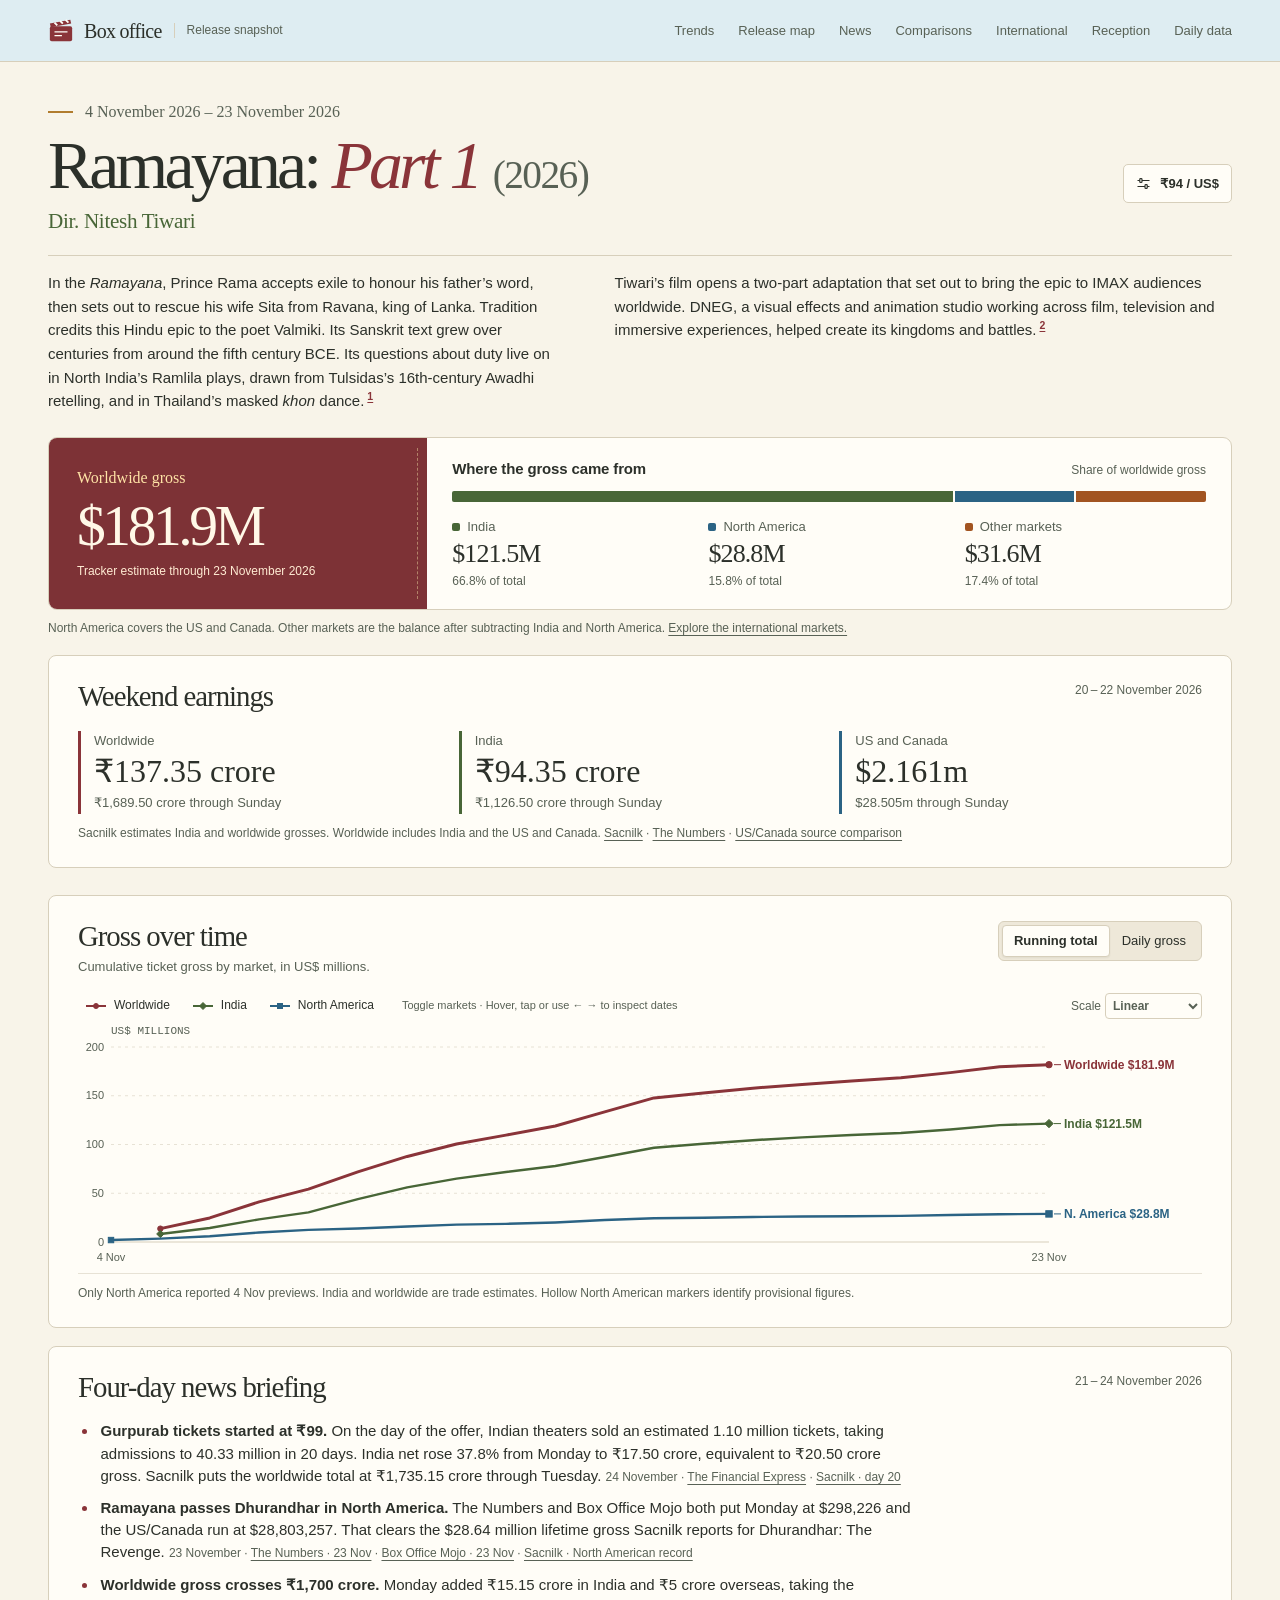
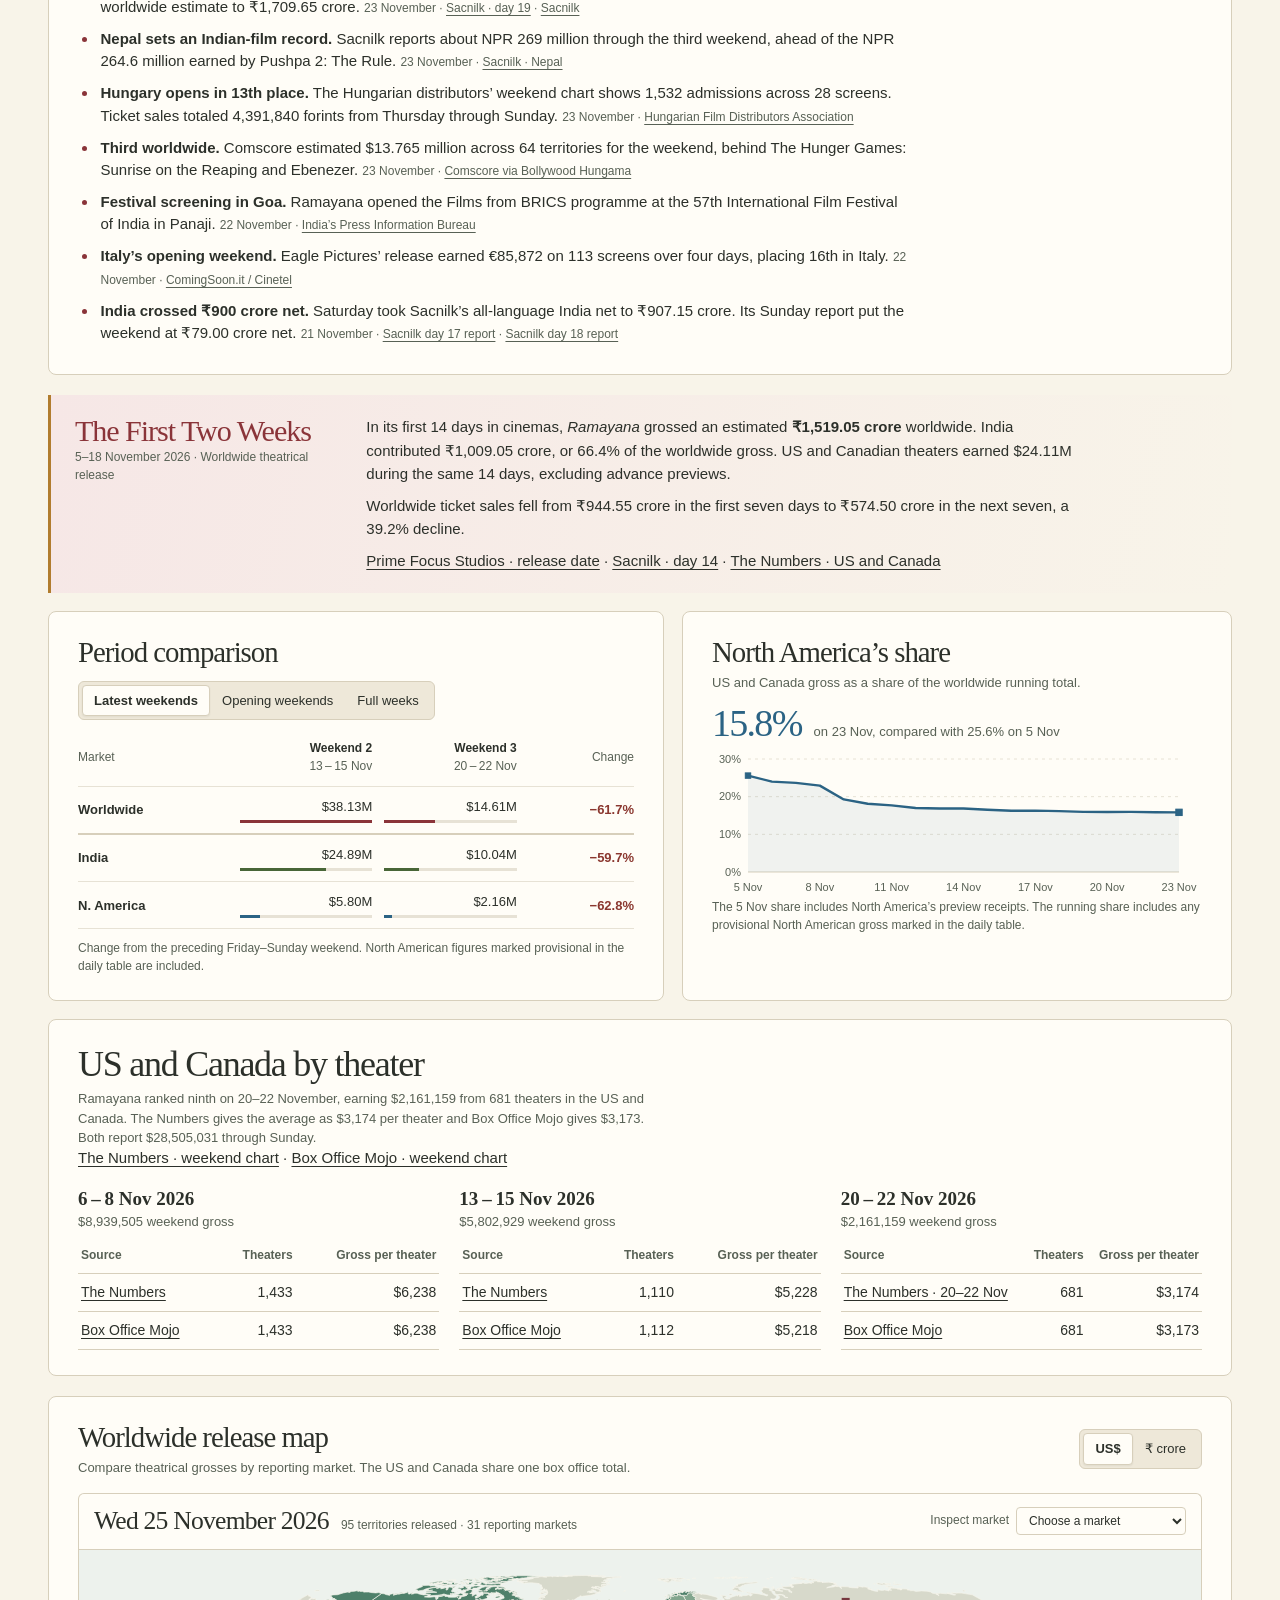
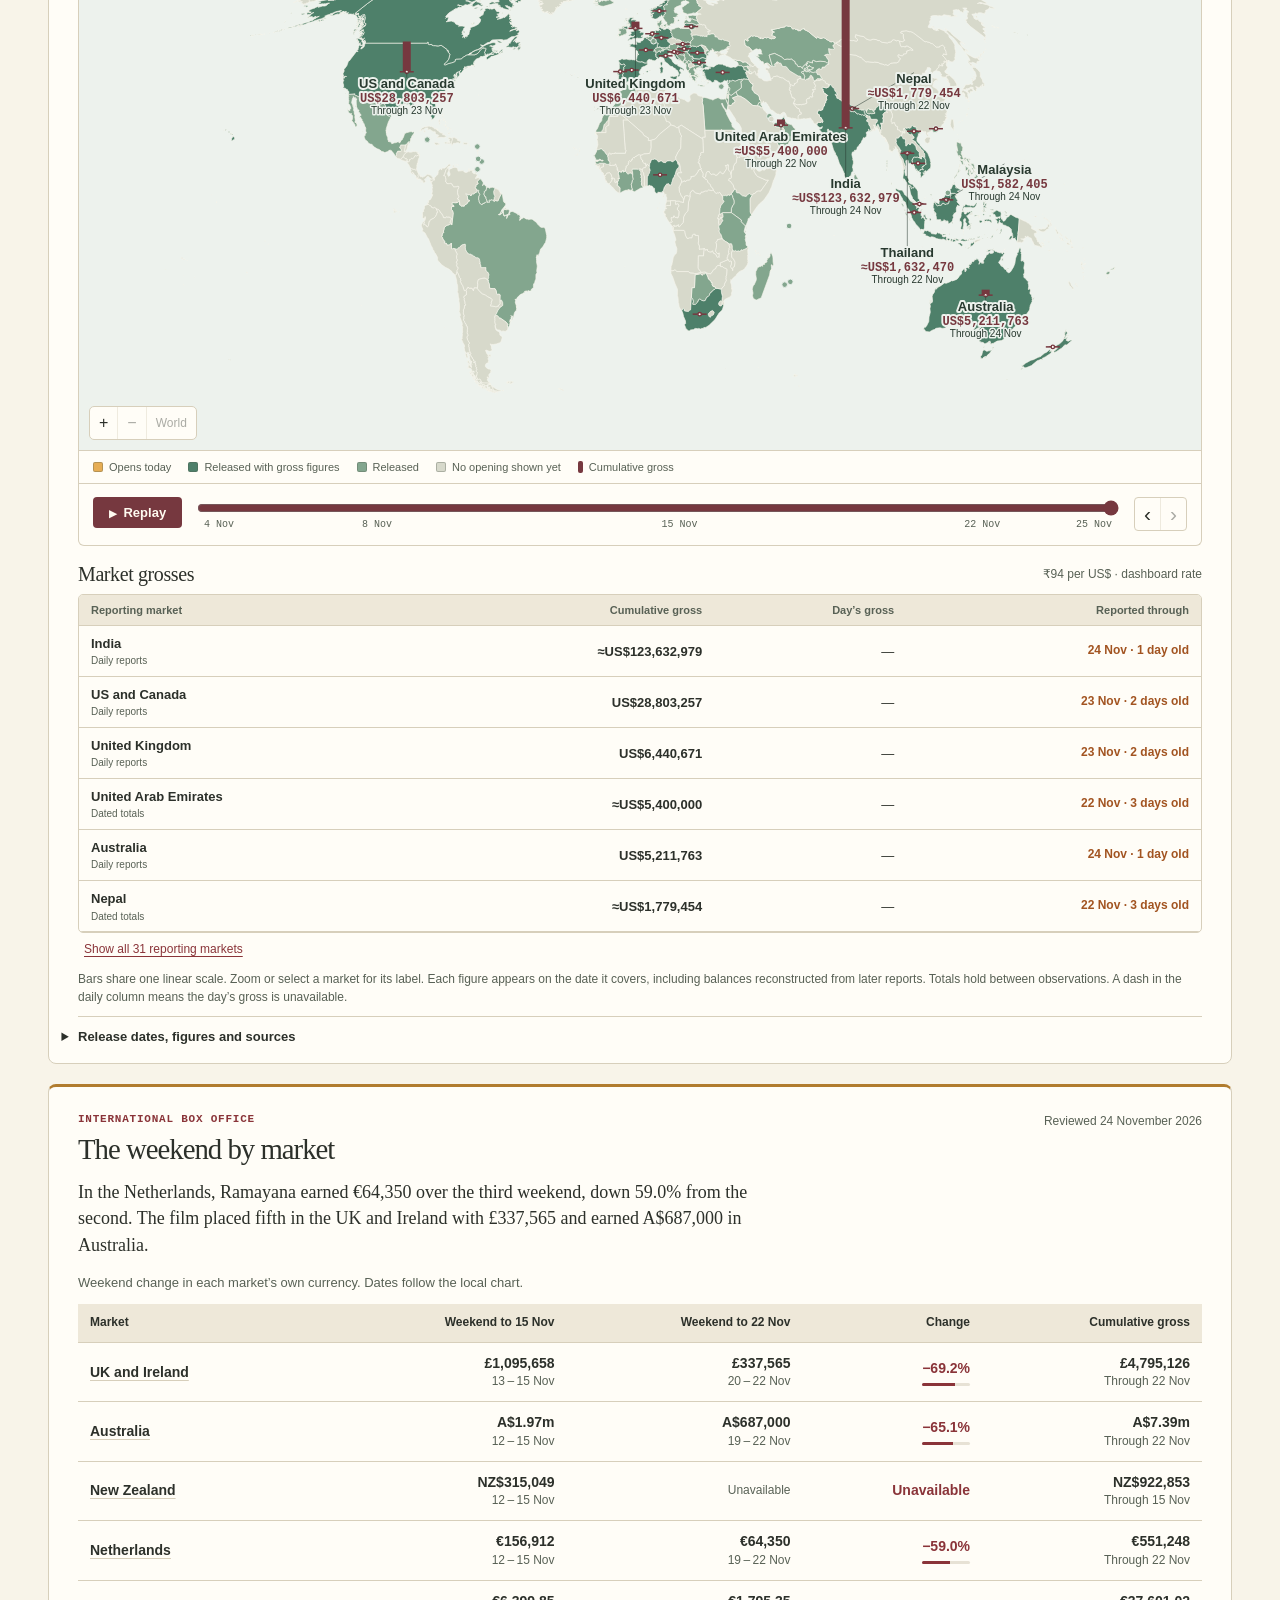
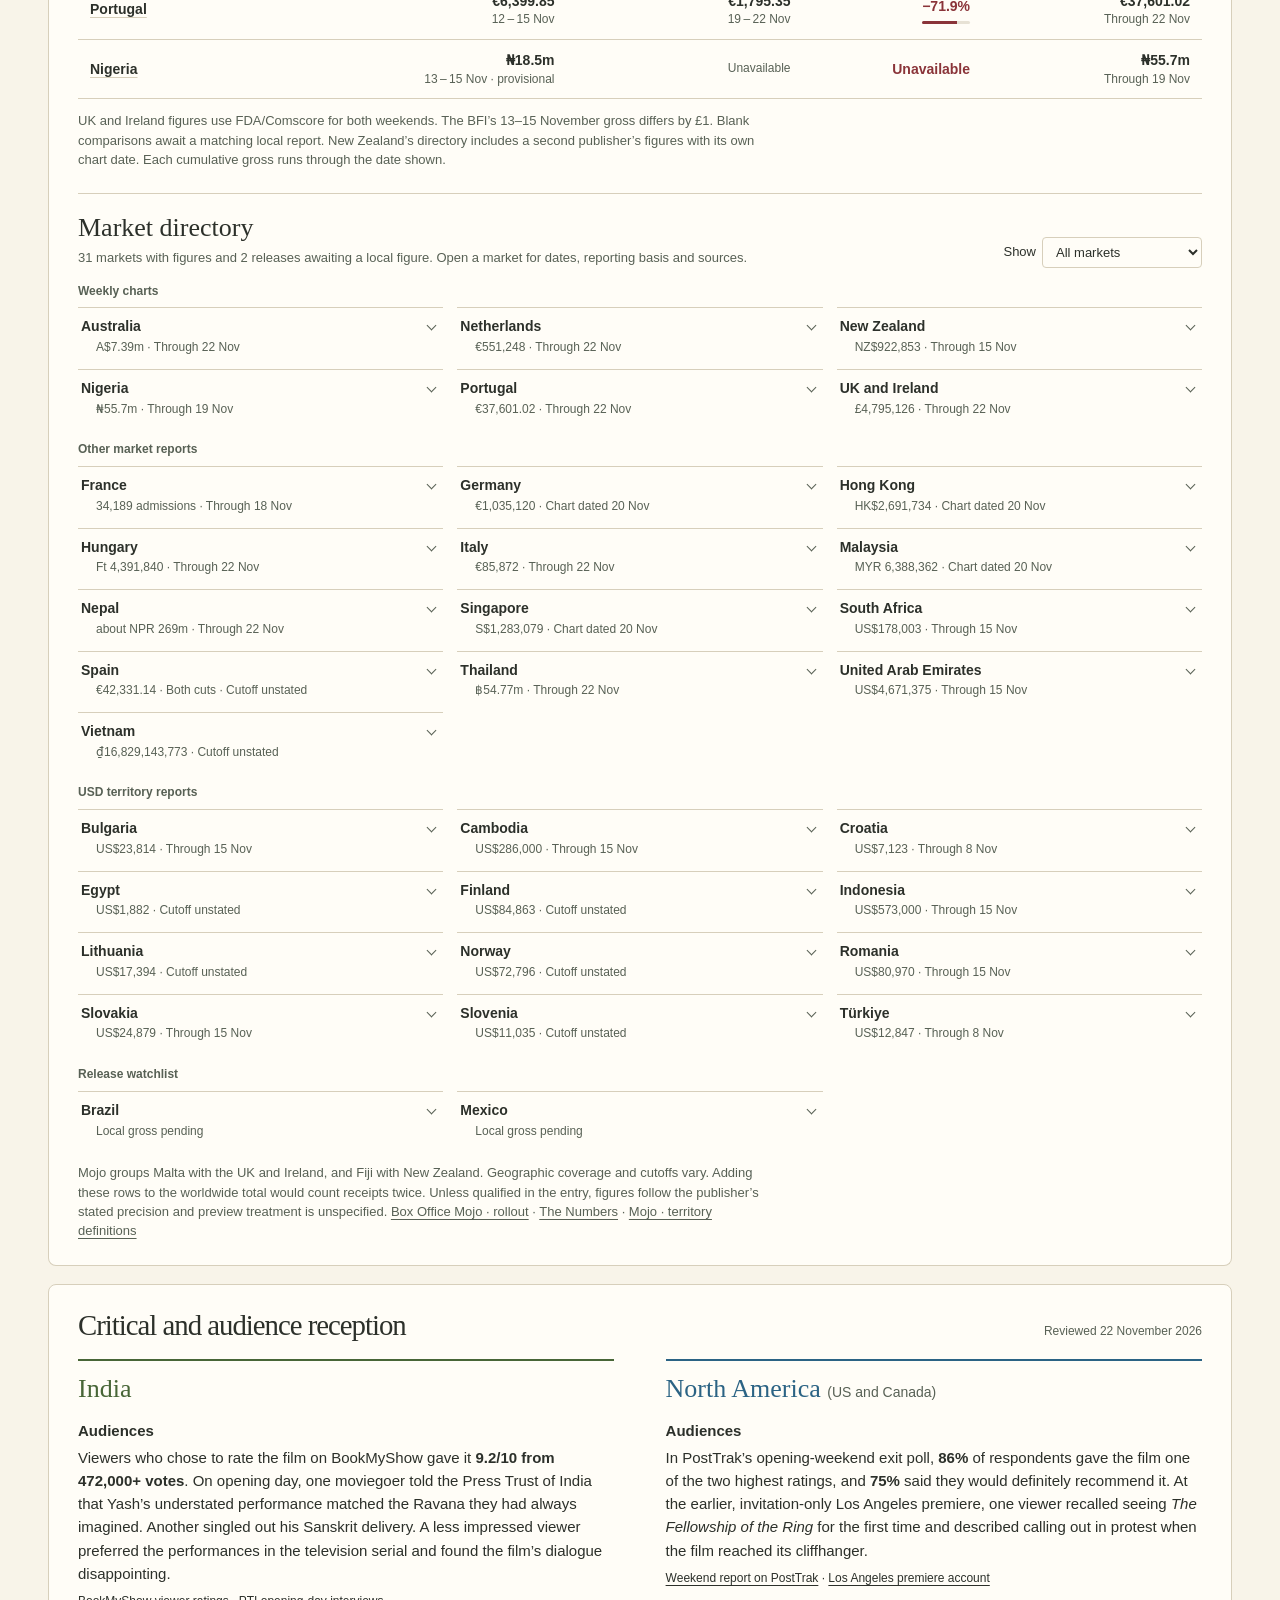
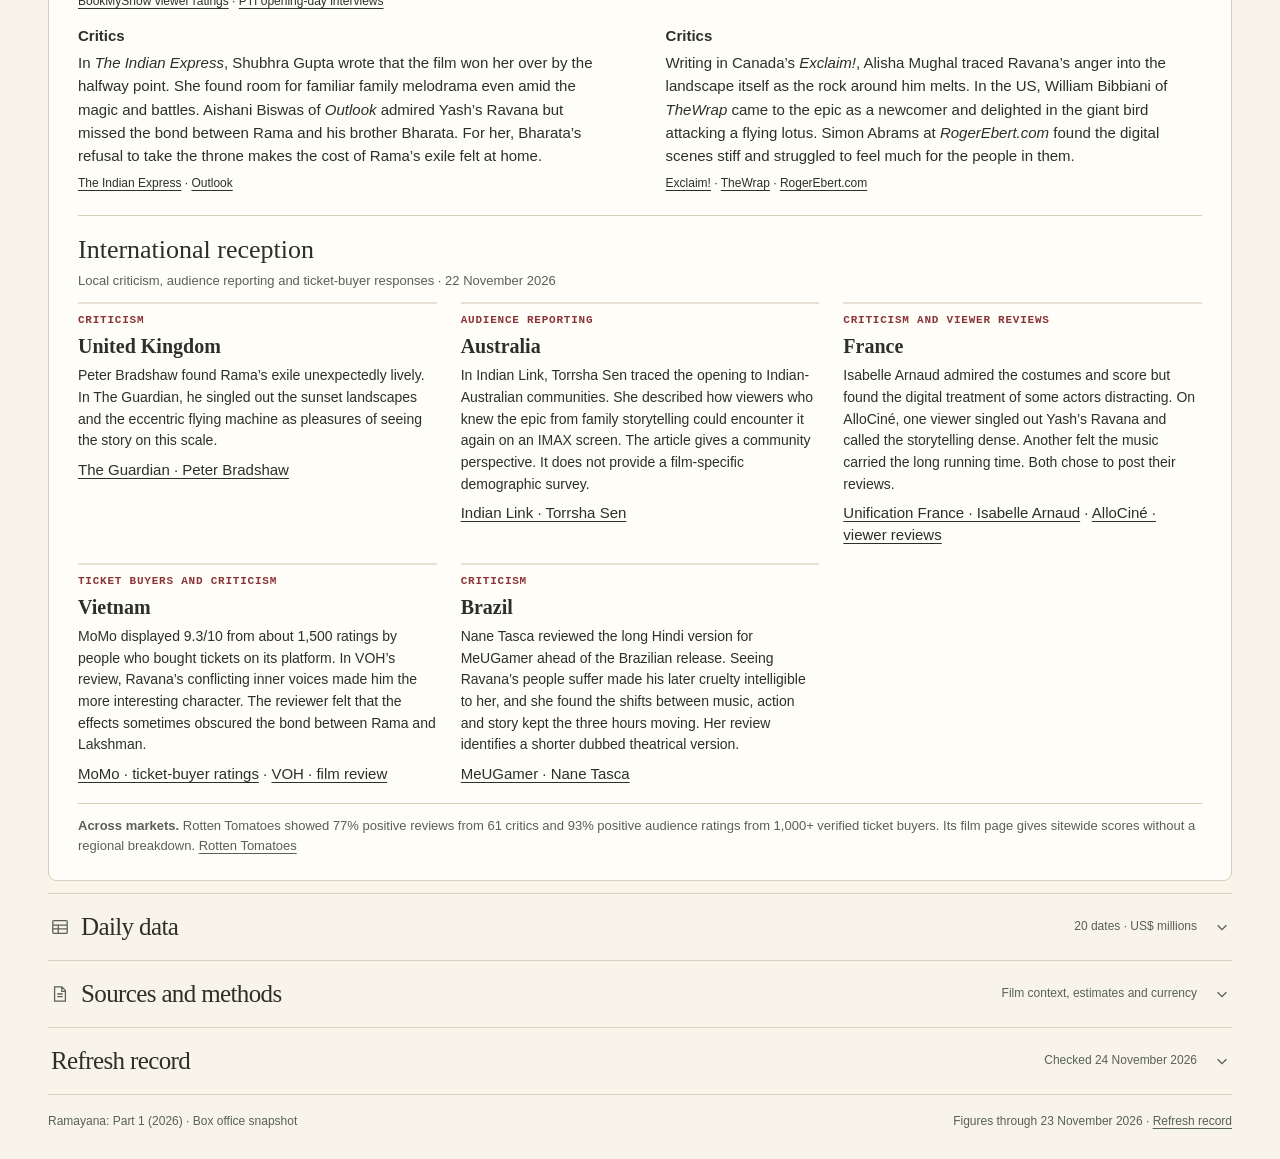
==== commit ee3b27ad: "Expand the release map to 31 reporting markets and combine US and Canada grosses" ====
--- a/ramayana-box-office-snapshot-v2.html
+++ b/ramayana-box-office-snapshot-v2.html
@@ -117,6 +117,19 @@
 @media(max-width:490px){.atlas-head{align-items:flex-start;flex-wrap:wrap;gap:8px}.atlas-head .seg{margin:0}.atlas-toolbar{padding:7px 9px}.atlas-find select{width:129px}.atlas-key{padding:6px 8px;font-size:10px}.atlas-timeline{gap:5px;padding:9px 6px 4px}.atlas-play{min-width:65px;padding:7px}.atlas-step button{padding:4px 6px}.atlas-ticks button{font-size:9px}.atlas-zoom{left:4px;bottom:4px}.atlas-zoom button{min-height:26px;padding:3px 7px}.atlas-card{padding:8px 10px}}
 @media print{.atlas-zoom,.atlas-timeline,.atlas-find,.atlas-tip,.atlas-close,.atlas-head .seg{display:none}.atlas-stage svg{height:65mm}.atlas-panel{break-inside:avoid}}
 .atlas-mark .map-stamp{font:10px var(--sans);fill:var(--atlas-ink);paint-order:stroke;stroke:var(--water);stroke-width:3px;stroke-linejoin:round}
+.atlas-panel{--reported:#4e806a}.atlas-country.open.reported,.atlas-key .atlas-reported{fill:var(--reported);background:var(--reported)}.atlas-country.open.today{fill:var(--opening)}
+.atlas-standings{border:1px solid var(--rule);border-radius:5px;overflow:auto}
+.atlas-standings table{border-collapse:collapse;width:100%;font-size:13px;font-variant-numeric:tabular-nums}
+.atlas-standings th,.atlas-standings td{padding:7px 12px;text-align:right;border:0;border-bottom:1px solid var(--rule);white-space:nowrap}
+.atlas-standings thead th{font-weight:600;font-size:11px;color:var(--muted);background:var(--wash)}
+.atlas-standings th:first-child{text-align:left}.atlas-standings tbody th{font-weight:500}
+.atlas-standings .atlas-stamp{display:table-cell;font-size:12px}
+.atlas-market-link{padding:1px 0;border:0;color:var(--ink);font-weight:650;text-align:left}
+.atlas-market-link:hover,.atlas-market-link[aria-pressed=true]{color:var(--bar);text-decoration:underline}
+.atlas-cadence{display:block;color:var(--muted);font-size:10px}
+.atlas-table-total{font-weight:630}.atlas-expand{margin-top:7px;color:var(--ww);font-size:12px;text-decoration:underline;text-underline-offset:3px}
+@media(prefers-color-scheme:dark){.atlas-panel{--reported:#5f987d}}
+@media(max-width:600px){.atlas-standings th,.atlas-standings td{font-size:11px;padding:6px 4px;white-space:normal}.atlas-standings thead th,.atlas-standings .atlas-stamp{font-size:10px}.atlas-toolbar #atlas-count{max-width:180px}.atlas-table-total{word-break:normal}.atlas-standings td:nth-child(2),.atlas-standings td:nth-child(3){white-space:nowrap}}
 </style><!-- end atlas-style -->
 </head>
 <body>
@@ -181,7 +194,7 @@
 </section>
 <section id="release-map" class="panel atlas-panel" aria-labelledby="atlas-title">
 <!-- snapshot atlas-panel --><div class="section-head atlas-head">
-  <div><h2 id="atlas-title">Worldwide release map</h2><p class="sub">Follow the release of <i>Ramayana: Rise of a Legend</i> and compare cumulative theatrical grosses.</p></div>
+  <div><h2 id="atlas-title">Worldwide release map</h2><p class="sub">Compare theatrical grosses by reporting market. The US and Canada share one box office total.</p></div>
   <div class="seg js-only" role="group" aria-label="Map currency"><button type="button" data-atlas-unit="USD" aria-pressed="true">US$</button><button type="button" data-atlas-unit="INR_CR" aria-pressed="false">₹ crore</button></div>
 </div>
 <div class="atlas-interactive js-only">
@@ -190,25 +203,32 @@
     <label class="atlas-find">Inspect market <select id="atlas-find"><option value="">Choose a market</option></select></label>
   </div>
   <div class="atlas-stage" id="atlas-stage">
-    <svg id="atlas-map" viewBox="0 0 1000 500" aria-label="World map showing theatrical releases and reported national grosses" role="img" preserveAspectRatio="xMidYMid meet">
-      <g id="atlas-land"></g><g id="atlas-bars"></g>
+    <svg id="atlas-map" viewBox="0 0 1000 500" aria-label="World map showing theatrical releases and cumulative market grosses" role="img" preserveAspectRatio="xMidYMid meet">
+      <g id="atlas-land"></g><g id="atlas-bars"></g><g id="atlas-labels"></g>
     </svg>
     <div class="atlas-zoom" role="group" aria-label="Map scale"><button type="button" id="atlas-zoom-in" aria-label="Zoom in">+</button><button type="button" id="atlas-zoom-out" aria-label="Zoom out">−</button><button type="button" id="atlas-reset" aria-label="Reset to world view">World</button></div>
     <div id="atlas-tip" class="atlas-tip" role="tooltip" hidden></div>
   </div>
-  <div class="atlas-key"><span><i class="atlas-today"></i> Opens today</span><span><i class="atlas-open"></i> Released</span><span><i class="atlas-quiet"></i> No opening shown yet</span><span><i class="atlas-line"></i> Cumulative gross</span></div>
+  <div class="atlas-key"><span><i class="atlas-today"></i> Opens today</span><span><i class="atlas-reported"></i> Released with gross figures</span><span><i class="atlas-open"></i> Released</span><span><i class="atlas-quiet"></i> No opening shown yet</span><span><i class="atlas-line"></i> Cumulative gross</span></div>
   <div class="atlas-timeline">
     <button class="atlas-play" id="atlas-play" type="button"><span id="atlas-play-icon" aria-hidden="true">▶</span> <span id="atlas-play-text">Replay</span></button>
     <div class="atlas-track"><label class="sr" for="atlas-day">Replay date, one step per day</label><input type="range" id="atlas-day" min="0" step="1" value="0"><div id="atlas-ticks" class="atlas-ticks"></div></div>
     <div class="atlas-step"><button type="button" id="atlas-prev" aria-label="Previous day">‹</button><button type="button" id="atlas-next" aria-label="Next day">›</button></div>
   </div>
-  <div class="atlas-reports"><div class="atlas-report-head"><h3>Pilot market reports</h3><span class="caption" id="atlas-rate"></span></div><div class="atlas-cards" id="atlas-cards"></div></div>
   <div class="atlas-selection" id="atlas-selection" hidden></div>
+  <div class="atlas-reports">
+    <div class="atlas-report-head"><h3>Market grosses</h3><span class="caption" id="atlas-rate"></span></div>
+    <div class="atlas-standings"><table aria-label="Markets ranked by their latest reported cumulative gross on the selected day">
+      <thead><tr><th scope="col">Reporting market</th><th scope="col">Cumulative gross</th><th scope="col">Day’s gross</th><th scope="col">Reported through</th></tr></thead>
+      <tbody id="atlas-cards"></tbody>
+    </table></div>
+    <button id="atlas-expand" class="atlas-expand" type="button" aria-expanded="false" aria-controls="atlas-cards" hidden>Show all markets</button>
+  </div>
   <div class="sr" id="atlas-announcement" role="status"></div>
 </div>
-<p class="atlas-method caption">All bars share one linear scale across the replay. A figure stays at its last reported value until a new report closes. Dates follow each market’s local calendar.</p>
-<noscript><p class="sub">Enable JavaScript for the replay. The dated release register and pilot totals are available below.</p></noscript>
-<details class="atlas-register"><summary>Release dates, figures and sources</summary><p>Evidence checked 25 November 2026. A dated screening establishes that a market was open by that day. Future bookings and undated announcements are listed separately from releases in the replay.</p><p>India · ₹1,162.15 crore through 24 November 2026 (<a href="https://www.sacnilk.com/quicknews/ramayana_part_1_2026_Box_Office_Collection_Day_20">Sacnilk</a>) · Canada · US$8,359,609 through 23 November 2026 (<a href="https://www.bollywoodhungama.com/movie/ramayana-part-i/box-office/">Bollywood Hungama</a>) · Australia · US$5,211,763 through 24 November 2026 (<a href="https://www.bollywoodhungama.com/movie/ramayana-part-i/box-office/">Bollywood Hungama</a>) · Bulgaria · US$23,814 through 15 November 2026 (<a href="https://www.boxofficemojo.com/release/rl1097171201/weekend/">Box Office Mojo</a>).</p><p>India uses Sacnilk trade estimates. Values are placed on the reporting period’s closing date, using the latest reviewed version. Converted amounts use the dashboard’s rupees-per-dollar setting. Pilot markets are a subset of the worldwide gross.</p><div class="atlas-list" tabindex="0" aria-label="Release register"><table><thead><tr><th>Market</th><th>Theatrical date</th><th>Evidence</th></tr></thead><tbody><tr><th scope="row">Albania</th><td>5 November 2026</td><td><a href="https://letterboxd.com/film/ramayana-rise-of-a-legend/releases/">Published theatrical calendar</a> · Letterboxd lists a theatrical opening in this market.</td></tr><tr><th scope="row">Antigua and Barbuda</th><td>5 November 2026</td><td><a href="https://antigua.caribbeancinemas.com/movie/ramayana-part-i/">Exhibitor film calendar</a> · Antigua Megaplex lists Nov 5. Local showtimes also document the run.</td></tr><tr><th scope="row">Argentina</th><td>Scheduled 26 November 2026</td><td><a href="https://www.cinemark.com.ar/pelicula/ramayana-el-nacimiento-de-una-leyenda">Exhibitor release date</a> · Cinemark Argentina lists Nov 26.</td></tr><tr><th scope="row">Armenia</th><td>In cinemas by 14 November 2026</td><td><a href="https://ticketland.am/events/market/eventix-f8bkap?lang=ru">Dated public screening</a> · A Yerevan cinema offered a Nov 14 screening. The precise opening is unverified.</td></tr><tr><th scope="row">Australia</th><td>5 November 2026</td><td><a href="https://www.hoyts.com.au/movies/ramayana-rise-of-a-legend-english-dub">Exhibitor release date</a> · HOYTS lists the opening. Numero records the first weekend beginning Nov 5.</td></tr><tr><th scope="row">Austria</th><td>6 November 2026</td><td><a href="https://www.sonypictures.at/filme/ramayana-rise-legend">Distributor release date</a> · Sony Austria specifies the Austrian opening as Nov 6.</td></tr><tr><th scope="row">Bahrain</th><td>5 November 2026</td><td><a href="https://letterboxd.com/film/ramayana-rise-of-a-legend/releases/">Published theatrical calendar</a> · Letterboxd lists a theatrical opening in this market.</td></tr><tr><th scope="row">Barbados</th><td>5 November 2026</td><td><a href="https://barbados.caribbeancinemas.com/w-plaza/movie/ramayana-part-i/">Exhibitor film calendar</a> · Caribbean Cinemas’ W Plaza listing dates the film Nov 5.</td></tr><tr><th scope="row">Belgium</th><td>4 November 2026</td><td><a href="https://www.ugc.be/film_ramayana_rise_of_a_legend_10583.html">Exhibitor release date</a> · UGC opened on Nov 4. Kinepolis lists its Hindi version on Nov 5.</td></tr><tr><th scope="row">Bhutan</th><td>6 November 2026</td><td><a href="https://kccinemax.com/index.php">Exhibitor release date</a> · KC Cinemax in Thimphu lists the local Hindi release.</td></tr><tr><th scope="row">Bosnia &amp; Herzegovina</th><td>5 November 2026</td><td><a href="https://letterboxd.com/film/ramayana-rise-of-a-legend/releases/">Published theatrical calendar</a> · Letterboxd lists a theatrical opening in this market.</td></tr><tr><th scope="row">Botswana</th><td>5 November 2026</td><td><a href="https://letterboxd.com/film/ramayana-rise-of-a-legend/releases/">Published theatrical calendar</a> · Letterboxd lists a theatrical opening in this market.</td></tr><tr><th scope="row">Brazil</th><td>19 November 2026</td><td><a href="https://www.cinemark.com.br/filme/ramayana-o-nascimento-de-uma-lenda">Exhibitor release date</a> · Cinemark Brasil lists Nov 19, matching the dashboard’s release watchlist.</td></tr><tr><th scope="row">Brunei</th><td>5 November 2026</td><td><a href="https://letterboxd.com/film/ramayana-rise-of-a-legend/releases/">Published theatrical calendar</a> · Letterboxd lists a theatrical opening in this market.</td></tr><tr><th scope="row">Bulgaria</th><td>6 November 2026</td><td><a href="https://www.boxofficemojo.com/releasegroup/gr21058309/">Territory box office chart</a> · The rollout lists a local opening date and receipts.</td></tr><tr><th scope="row">Cambodia</th><td>12 November 2026</td><td><a href="https://www.legend.com.kh/cinemas/4b7bb88c-a4cf-f011-8195-002248ba65ed">Exhibitor release date</a> · Legend Cinema lists Nov 12. Box Office Mojo dates its territory opening Nov 13.</td></tr><tr><th scope="row">Canada</th><td>5 November 2026</td><td><a href="https://www.landmarkcinemas.com/movie-news/heres-whats-on-screen-this-november/">Exhibitor release date</a> · Landmark lists Nov 5. Some charts label the combined North American weekend Nov 6.</td></tr><tr><th scope="row">Cayman Islands</th><td>In cinemas by 18 November 2026</td><td><a href="https://www.cinema.ky/movie/camanabay/Ramayana">Dated public screening</a> · Camana Bay documents public screenings on Nov 18. The precise local opening is unverified.</td></tr><tr><th scope="row">Chile</th><td>Scheduled 26 November 2026</td><td><a href="https://andesfilms.cl/pelicula/ramayana/">Distributor release date</a> · Andes Films schedules Nov 26.</td></tr><tr><th scope="row">Colombia</th><td>Scheduled 26 November 2026</td><td><a href="https://www.sacnilk.com/news/ramayana-overseas-box-office-opens-strong-as-imax-contributes-11-worldwide-sets-new-indian-cinema-record">Announced release</a> · The published rollout schedules this market for Nov 26, after the snapshot.</td></tr><tr><th scope="row">Costa Rica</th><td>Scheduled 26 November 2026</td><td><a href="https://web-ticketing.novacinemas.cr/Browsing/Movies/Details/h-HO00002048">Scheduled screening</a> · Nova Cinemas Alajuela offers tickets beginning Nov 26.</td></tr><tr><th scope="row">Côte d’Ivoire</th><td>6 November 2026</td><td><a href="https://www.pathe.ci/en/films/ramayana-l-avenement-d-une-legende-56938">Exhibitor release date</a> · Pathé Côte d’Ivoire records the local release date.</td></tr><tr><th scope="row">Croatia</th><td>5 November 2026</td><td><a href="https://www.boxofficemojo.com/releasegroup/gr21058309/">Territory box office chart</a> · The rollout lists a local opening date and receipts.</td></tr><tr><th scope="row">Cyprus</th><td>5 November 2026</td><td><a href="https://letterboxd.com/film/ramayana-rise-of-a-legend/releases/">Published theatrical calendar</a> · Letterboxd lists a theatrical opening in this market.</td></tr><tr><th scope="row">Czechia</th><td>Scheduled 26 November 2026</td><td><a href="https://www.sacnilk.com/news/ramayana-overseas-box-office-opens-strong-as-imax-contributes-11-worldwide-sets-new-indian-cinema-record">Announced release</a> · The published rollout schedules this market for Nov 26, after the snapshot.</td></tr><tr><th scope="row">Denmark</th><td>5 November 2026</td><td><a href="https://letterboxd.com/film/ramayana-rise-of-a-legend/releases/">Published theatrical calendar</a> · Letterboxd lists a theatrical opening in this market.</td></tr><tr><th scope="row">Ecuador</th><td>Scheduled 26 November 2026</td><td><a href="https://www.sacnilk.com/news/ramayana-overseas-box-office-opens-strong-as-imax-contributes-11-worldwide-sets-new-indian-cinema-record">Announced release</a> · The published rollout schedules this market for Nov 26, after the snapshot.</td></tr><tr><th scope="row">Egypt</th><td>5 November 2026</td><td><a href="https://www.the-numbers.com/movie/Ramayana-Part-1-(2026-India)">Territory box office chart</a> · The Numbers lists a local opening date and receipts.</td></tr><tr><th scope="row">Estonia</th><td>6 November 2026</td><td><a href="https://letterboxd.com/film/ramayana-rise-of-a-legend/releases/">Published theatrical calendar</a> · Letterboxd lists a theatrical opening in this market.</td></tr><tr><th scope="row">Fiji</th><td>5 November 2026</td><td><a href="https://www.damodarcinemas.com.fj/films/Ramayana-Rise-of-a-Legend-English-Version/HO00001981">Exhibitor release date</a> · Damodar’s English-language listing specifies Nov 5.</td></tr><tr><th scope="row">Finland</th><td>6 November 2026</td><td><a href="https://www.the-numbers.com/movie/Ramayana-Part-1-(2026-India)">Territory box office chart</a> · The Numbers lists a local opening date and receipts.</td></tr><tr><th scope="row">France</th><td>6 November 2026</td><td><a href="https://www.sonypictures.fr/film/ramayana-lavenement-dune-legende">Distributor release date</a> · Sony France lists Nov 6 in metropolitan France.</td></tr><tr><th scope="row">Georgia</th><td>12 November 2026</td><td><a href="https://cavea.ge/movie/ramayana-rise-of-a-Legend?lang=eng">Exhibitor release date</a> · Cavea identifies the local theatrical release.</td></tr><tr><th scope="row">Germany</th><td>5 November 2026</td><td><a href="https://www.boxofficemojo.com/releasegroup/gr21058309/">Territory box office chart</a> · The rollout lists a local opening date and receipts.</td></tr><tr><th scope="row">Ghana</th><td>6 November 2026</td><td><a href="https://silverbirdcinemas.com/cinema/accra/">Exhibitor release date</a> · Silverbird lists the title at Accra Mall and dates it Nov 6.</td></tr><tr><th scope="row">Greece</th><td>5 November 2026</td><td><a href="https://letterboxd.com/film/ramayana-rise-of-a-legend/releases/">Published theatrical calendar</a> · Letterboxd lists a theatrical opening in this market.</td></tr><tr><th scope="row">Guyana</th><td>5 November 2026</td><td><a href="https://newsroom.gy/2026/11/03/movietowne-offers-1000-tickets-for-star-studded-ramayana-film-in-diwali-celebration/">Local exhibitor opening report</a> · MovieTowne Guyana advertised its first week of public screenings from Nov 5.</td></tr><tr><th scope="row">Honduras</th><td>Scheduled 26 November 2026</td><td><a href="https://cinepolis.com.hn/movie/ramayana-el-nacimiento-de-una-leyenda/">Exhibitor release date</a> · Cinépolis Honduras specifies Nov 26.</td></tr><tr><th scope="row">Hong Kong</th><td>12 November 2026</td><td><a href="https://www.boxofficemojo.com/releasegroup/gr21058309/">Territory box office chart</a> · Hong Kong is a separate release territory. KinoHK confirms the date.</td></tr><tr><th scope="row">Hungary</th><td>19 November 2026</td><td><a href="https://www.the-numbers.com/movie/Ramayana-Part-1-(2026-India)">Territory box office chart</a> · The Numbers and the dashboard date Hungary’s opening to Nov 19.</td></tr><tr><th scope="row">Iceland</th><td>19 November 2026</td><td><a href="https://kvikmyndir.is/mynd/ramayana-18934/">Local cinema calendar</a> · Kvikmyndir lists the theatrical opening in Iceland.</td></tr><tr><th scope="row">India</th><td>5 November 2026</td><td><a href="https://www.primefocusstudios.com/news/the-journey-begins-ramayana-part-one-arrives-worldwide">Studio release date</a> · General theatrical opening. Nov 4 paid previews are separate.</td></tr><tr><th scope="row">Indonesia</th><td>11 November 2026</td><td><a href="https://www.medcom.id/hiburan/film/3NOxjwob-sinopsis-film-ramayana-rise-of-a-legend-dan-daftar-pemain-lengkapnya">Local opening report</a> · Medcom reported the Indonesian opening on Nov 11. Box Office Mojo agrees. Other calendars differ.</td></tr><tr><th scope="row">Iraq</th><td>5 November 2026</td><td><a href="https://elcinema.com/work/2099759/released">Regional theatrical calendar</a> · elCinema lists the local theatrical date.</td></tr><tr><th scope="row">Ireland</th><td>6 November 2026</td><td><a href="https://www.ifco.ie/en/ifco/pages/1BC3E86400592C65">Distributor release date</a> · Columbia supplied Nov 6 to the Irish Film Classification Office. Earlier Irish showings are separate from the distributor’s opening.</td></tr><tr><th scope="row">Israel</th><td>12 November 2026</td><td><a href="https://letterboxd.com/film/ramayana-rise-of-a-legend/releases/">Published theatrical calendar</a> · Letterboxd lists a theatrical opening in this market.</td></tr><tr><th scope="row">Italy</th><td>19 November 2026</td><td><a href="https://www.the-numbers.com/movie/Ramayana-Part-1-(2026-India)">Territory box office chart</a> · The Numbers lists Nov 19, matching the dashboard’s opening-day report.</td></tr><tr><th scope="row">Japan</th><td>Date unconfirmed</td><td><a href="https://www.filmbunch.com/2026/11/ramayana-china-russia-japan-south-korea-release-2027/">Opening unconfirmed</a> · A future rollout has been reported without a confirmed calendar date.</td></tr><tr><th scope="row">Jordan</th><td>5 November 2026</td><td><a href="https://elcinema.com/work/2099759/released">Regional theatrical calendar</a> · elCinema lists the local theatrical date.</td></tr><tr><th scope="row">Kazakhstan</th><td>12 November 2026</td><td><a href="https://kinomania.kz/kk/ramayana-voshozhdenie-legendy/">Local cinema calendar</a> · Kinomania identifies the national opening. Cinema Galaktika’s public listings corroborate Nov 12.</td></tr><tr><th scope="row">Kenya</th><td>5 November 2026</td><td><a href="https://letterboxd.com/film/ramayana-rise-of-a-legend/releases/">Published theatrical calendar</a> · Letterboxd lists a theatrical opening in this market.</td></tr><tr><th scope="row">Kosovo</th><td>5 November 2026</td><td><a href="https://letterboxd.com/film/ramayana-rise-of-a-legend/releases/">Published theatrical calendar</a> · Letterboxd lists a theatrical opening in this market.</td></tr><tr><th scope="row">Kuwait</th><td>5 November 2026</td><td><a href="https://www.cinemaplusplus.com/movies/ramayana--hindi?date=2026-11-11">Local cinema calendar</a> · The local theatrical listing dates the run to Nov 5. Some calendars also list Nov 4.</td></tr><tr><th scope="row">Kyrgyzstan</th><td>12 November 2026</td><td><a href="https://letterboxd.com/film/ramayana-rise-of-a-legend/releases/">Published theatrical calendar</a> · Letterboxd lists a theatrical opening in this market.</td></tr><tr><th scope="row">Latvia</th><td>6 November 2026</td><td><a href="https://letterboxd.com/film/ramayana-rise-of-a-legend/releases/">Published theatrical calendar</a> · Letterboxd lists a theatrical opening in this market.</td></tr><tr><th scope="row">Lebanon</th><td>5 November 2026</td><td><a href="https://elcinema.com/work/2099759/released">Regional theatrical calendar</a> · elCinema lists the local theatrical date.</td></tr><tr><th scope="row">Lithuania</th><td>6 November 2026</td><td><a href="https://www.boxofficemojo.com/releasegroup/gr21058309/">Territory box office chart</a> · The rollout lists a local opening date and receipts.</td></tr><tr><th scope="row">Luxembourg</th><td>5 November 2026</td><td><a href="https://letterboxd.com/film/ramayana-rise-of-a-legend/releases/">Published theatrical calendar</a> · Letterboxd lists a theatrical opening in this market.</td></tr><tr><th scope="row">Macao</th><td>12 November 2026</td><td><a href="https://www.sacnilk.com/news/ramayana-overseas-box-office-opens-strong-as-imax-contributes-11-worldwide-sets-new-indian-cinema-record">Trade release schedule</a> · Sacnilk identifies Macao separately. Studio City Macau lists local screenings.</td></tr><tr><th scope="row">Madagascar</th><td>6 November 2026</td><td><a href="https://letterboxd.com/film/ramayana-rise-of-a-legend/releases/">Published theatrical calendar</a> · Letterboxd lists a theatrical opening in this market.</td></tr><tr><th scope="row">Mainland China</th><td>Date unconfirmed</td><td><a href="https://www.newsbytesapp.com/news/entertainment/anticipated-china-release-for-ramayana/story">Opening unconfirmed</a> · No confirmed mainland opening date. Hong Kong and Macao have separate records.</td></tr><tr><th scope="row">Malaysia</th><td>5 November 2026</td><td><a href="https://www.tgv.com.my/movie/ramayana-2026">Exhibitor release date</a> · TGV and GSC list Nov 5. Some overseas charts start the territory a week later.</td></tr><tr><th scope="row">Malta</th><td>5 November 2026</td><td><a href="https://www.edencinemas.com.mt/ramayana">Exhibitor release date</a> · Eden lists Nov 5. Its Nov 8 screening was the Telugu version.</td></tr><tr><th scope="row">Mauritius</th><td>6 November 2026</td><td><a href="https://mcine.mu/movies/0ab79b4f-3ad8-4eb7-a88e-ae3fd48ef7c6">Exhibitor release date</a> · MCiné Mauritius lists the local opening.</td></tr><tr><th scope="row">Mexico</th><td>12 November 2026</td><td><a href="https://cinemex.com/proximamente/4624/ramayana-el-nacimiento-de-una-leyenda">Exhibitor release date</a> · Cinemex lists Nov 12, matching the dashboard’s release watchlist.</td></tr><tr><th scope="row">Montenegro</th><td>5 November 2026</td><td><a href="https://letterboxd.com/film/ramayana-rise-of-a-legend/releases/">Published theatrical calendar</a> · Letterboxd lists a theatrical opening in this market.</td></tr><tr><th scope="row">Morocco</th><td>6 November 2026</td><td><a href="https://www.pathe.ma/fr/films/ramayana-l-avenement-d-une-legende-56365">Exhibitor release date</a> · Pathé Maroc records the local release date.</td></tr><tr><th scope="row">Nepal</th><td>5 November 2026</td><td><a href="https://ekantipur.com/entertainment/2026/11/06/en/ramayana-has-an-aggressive-start-in-nepal-earning-over-rs-20-million-on-the-first-day-45-26.html">Local opening report</a> · Kantipur reports the first day of ticket sales and screenings as Thursday, Nov 5.</td></tr><tr><th scope="row">Netherlands</th><td>5 November 2026</td><td><a href="https://www.pathe.nl/nl/films/ramayana-55571">Exhibitor release date</a> · Pathé lists the Dutch theatrical date.</td></tr><tr><th scope="row">New Zealand</th><td>5 November 2026</td><td><a href="https://www.boxofficemojo.com/releasegroup/gr21058309/">Territory box office chart</a> · The rollout lists a local opening date and receipts.</td></tr><tr><th scope="row">Nicaragua</th><td>Scheduled 26 November 2026</td><td><a href="https://tickets.cinemas.com.ni/Browsing/Movies/ComingSoon">Exhibitor release date</a> · Cinemas Nicaragua lists Nov 26 under coming soon. An international calendar lists Nov 19.</td></tr><tr><th scope="row">Nigeria</th><td>6 November 2026</td><td><a href="https://silverbirdcinemas.com/cinema/galleria/">Exhibitor release date</a> · Silverbird dates the Nigerian release Nov 6. The dashboard’s Fusion series records previews separately.</td></tr><tr><th scope="row">Norway</th><td>6 November 2026</td><td><a href="https://www.boxofficemojo.com/releasegroup/gr21058309/">Territory box office chart</a> · The rollout lists a local opening date and receipts.</td></tr><tr><th scope="row">Oman</th><td>5 November 2026</td><td><a href="https://oman.voxcinemas.com/movies/ramayana-hindi">Exhibitor release date</a> · VOX Oman lists Nov 5. A regional calendar also lists Nov 4.</td></tr><tr><th scope="row">Peru</th><td>Scheduled 26 November 2026</td><td><a href="https://www.sacnilk.com/news/ramayana-overseas-box-office-opens-strong-as-imax-contributes-11-worldwide-sets-new-indian-cinema-record">Announced release</a> · The published rollout schedules this market for Nov 26, after the snapshot.</td></tr><tr><th scope="row">Philippines</th><td>5 November 2026</td><td><a href="https://www.thelookout.com.ph/article/dont-miss-these-must-watch-movies-opening-in-cinemas-this-november-2026">Distributor press schedule</a> · The Columbia Pictures schedule lists a Nov 5 opening at SM Cinemas. A local tracker counts shows from Nov 4.</td></tr><tr><th scope="row">Poland</th><td>20 November 2026</td><td><a href="https://helios.pl/filmy/ramajana-narodziny-legendy-4797">Exhibitor release date</a> · Helios lists Nov 20, matching the distributor rollout reported by Sacnilk.</td></tr><tr><th scope="row">Portugal</th><td>5 November 2026</td><td><a href="https://www.boxofficemojo.com/releasegroup/gr21058309/">Territory box office chart</a> · The rollout lists a local opening date and receipts.</td></tr><tr><th scope="row">Qatar</th><td>5 November 2026</td><td><a href="https://letterboxd.com/film/ramayana-rise-of-a-legend/releases/">Published theatrical calendar</a> · Letterboxd lists a theatrical opening in this market.</td></tr><tr><th scope="row">Réunion</th><td>4 November 2026</td><td><a href="https://cine-reunion.com/film/ramayana-l-avenement-d-une-legende/16227/">Local cinema calendar</a> · Local release date for Réunion, distinct from metropolitan France.</td></tr><tr><th scope="row">Romania</th><td>6 November 2026</td><td><a href="https://www.boxofficemojo.com/releasegroup/gr21058309/">Territory box office chart</a> · The rollout lists a local opening date and receipts.</td></tr><tr><th scope="row">Russia</th><td>Date unconfirmed</td><td><a href="https://www.filmbunch.com/2026/11/ramayana-china-russia-japan-south-korea-release-2027/">Opening unconfirmed</a> · A future rollout has been reported without a confirmed calendar date.</td></tr><tr><th scope="row">Saint Lucia</th><td>In cinemas by 24 November 2026</td><td><a href="https://stlucia.caribbeancinemas.com/showtimes/">Dated public screening</a> · St. Lucia Megaplex lists a Nov 24 screening. The precise opening is unverified.</td></tr><tr><th scope="row">Saudi Arabia</th><td>5 November 2026</td><td><a href="https://letterboxd.com/film/ramayana-rise-of-a-legend/releases/">Published theatrical calendar</a> · Letterboxd lists a theatrical opening in this market.</td></tr><tr><th scope="row">Senegal</th><td>6 November 2026</td><td><a href="https://www.pathe.sn/en/films/ramayana-l-avenement-d-une-legende-56863">Exhibitor release date</a> · Pathé Senegal records the local release date.</td></tr><tr><th scope="row">Serbia</th><td>5 November 2026</td><td><a href="https://letterboxd.com/film/ramayana-rise-of-a-legend/releases/">Published theatrical calendar</a> · Letterboxd lists a theatrical opening in this market.</td></tr><tr><th scope="row">Seychelles</th><td>5 November 2026</td><td><a href="https://letterboxd.com/film/ramayana-rise-of-a-legend/releases/">Published theatrical calendar</a> · Letterboxd lists a theatrical opening in this market.</td></tr><tr><th scope="row">Singapore</th><td>5 November 2026</td><td><a href="https://letterboxd.com/film/ramayana-rise-of-a-legend/releases/">Published theatrical calendar</a> · Letterboxd lists a theatrical opening in this market.</td></tr><tr><th scope="row">Slovakia</th><td>5 November 2026</td><td><a href="https://www.boxofficemojo.com/releasegroup/gr21058309/">Territory box office chart</a> · The rollout lists a local opening date and receipts.</td></tr><tr><th scope="row">Slovenia</th><td>5 November 2026</td><td><a href="https://www.boxofficemojo.com/releasegroup/gr21058309/">Territory box office chart</a> · The rollout lists a local opening date and receipts.</td></tr><tr><th scope="row">South Africa</th><td>5 November 2026</td><td><a href="https://www.saffarazzi.com/entertainment/trailers/ramayana-rise-of-a-legend-hindi-official-trailer/">Local exhibitor opening report</a> · Nu Metro’s Hindi release opened Nov 5. Box Office Mojo dates its chart opening Nov 6.</td></tr><tr><th scope="row">South Korea</th><td>Date unconfirmed</td><td><a href="https://www.filmbunch.com/2026/11/ramayana-china-russia-japan-south-korea-release-2027/">Opening unconfirmed</a> · A future rollout has been reported without a confirmed calendar date.</td></tr><tr><th scope="row">Spain</th><td>6 November 2026</td><td><a href="https://sede.mcu.gob.es/CatalogoICAA/es-es/Peliculas/Detalle?Pelicula=245226">National film institute</a> · ICAA lists the Spanish theatrical opening for this cut.</td></tr><tr><th scope="row">Sri Lanka</th><td>5 November 2026</td><td><a href="https://lk.bookmyshow.com/sri-lanka/movies/ramayana-tamil/ET00006231">Local cinema calendar</a> · BookMyShow Sri Lanka lists Nov 5 for the Tamil release. Savoy’s Hindi listing is dated Nov 6.</td></tr><tr><th scope="row">Suriname</th><td>In cinemas by 12 November 2026</td><td><a href="https://www.glartent.com/SR/Paramaribo/113571768660064/TBL-Cinemas-Suriname">Dated public screening</a> · TBL’s dated Paramaribo programme includes the film for Nov 12–18. The precise opening is unverified.</td></tr><tr><th scope="row">Sweden</th><td>5 November 2026</td><td><a href="https://letterboxd.com/film/ramayana-rise-of-a-legend/releases/">Published theatrical calendar</a> · Letterboxd lists a theatrical opening in this market.</td></tr><tr><th scope="row">Switzerland</th><td>5 November 2026</td><td><a href="https://letterboxd.com/film/ramayana-rise-of-a-legend/releases/">Published theatrical calendar</a> · Letterboxd lists a theatrical opening in this market.</td></tr><tr><th scope="row">Syria</th><td>12 November 2026</td><td><a href="https://elcinema.com/work/2099759/released">Regional theatrical calendar</a> · elCinema lists the local opening and a Damascus show listing corroborates the run.</td></tr><tr><th scope="row">Tajikistan</th><td>12 November 2026</td><td><a href="https://letterboxd.com/film/ramayana-rise-of-a-legend/releases/">Published theatrical calendar</a> · Letterboxd lists a theatrical opening in this market.</td></tr><tr><th scope="row">Tanzania</th><td>6 November 2026</td><td><a href="https://imginn.com/p/DfE2nG2FdNb/">Exhibitor announcement</a> · Century Cinemax Tanzania announced Hindi and English releases on Nov 6. Its Dar es Salaam listing corroborates the run.</td></tr><tr><th scope="row">Thailand</th><td>5 November 2026</td><td><a href="https://www.boxofficemojo.com/releasegroup/gr21058309/">Territory box office chart</a> · The rollout lists a local opening date and receipts.</td></tr><tr><th scope="row">Trinidad and Tobago</th><td>5 November 2026</td><td><a href="https://www.movietowne.com/cinemas/nowshowing/port-of-spain/ramayana/title">Exhibitor release date</a> · MovieTowne lists Nov 5 at its Port of Spain cinema.</td></tr><tr><th scope="row">Türkiye</th><td>6 November 2026</td><td><a href="https://www.boxofficemojo.com/releasegroup/gr21058309/">Territory box office chart</a> · The rollout lists a local opening date and receipts.</td></tr><tr><th scope="row">Uganda</th><td>6 November 2026</td><td><a href="https://centurycinemax.co.ug/movies/ramayana/">Exhibitor release date</a> · Century Cinemax Uganda lists the Hindi release.</td></tr><tr><th scope="row">Ukraine</th><td>19 November 2026</td><td><a href="https://www.sacnilk.com/news/ramayana-overseas-box-office-opens-strong-as-imax-contributes-11-worldwide-sets-new-indian-cinema-record">Trade release schedule</a> · The local rollout started Nov 19. Boxoffy also documents the Ukrainian opening.</td></tr><tr><th scope="row">United Arab Emirates</th><td>5 November 2026</td><td><a href="https://uae.voxcinemas.com/movies/ramayana-hindi">Exhibitor release date</a> · VOX lists the local Hindi opening, earlier than the Nov 12 date in The Numbers.</td></tr><tr><th scope="row">United Kingdom</th><td>5 November 2026</td><td><a href="https://www.sonypictures.co.uk/movies/ramayana-rise-legend">Distributor release date</a> · Sony UK gives Nov 5. The UK and Ireland box office chart starts its opening weekend on Nov 6.</td></tr><tr><th scope="row">United States</th><td>5 November 2026</td><td><a href="https://www.the-numbers.com/movies/release-schedule-changes/2026/11/02">Wide release date</a> · Sony’s wide release moved to Nov 5. The Oct 27 Los Angeles premiere and Nov 4 previews are separate.</td></tr><tr><th scope="row">Uruguay</th><td>Scheduled 26 November 2026</td><td><a href="https://cineuruguay.com/peliculas/ramayana-el-nacimiento-de-una-leyenda/">Scheduled screening</a> · Montevideo listings document sessions scheduled for Nov 26.</td></tr><tr><th scope="row">Uzbekistan</th><td>12 November 2026</td><td><a href="https://letterboxd.com/film/ramayana-rise-of-a-legend/releases/">Published theatrical calendar</a> · Letterboxd lists a theatrical opening in this market.</td></tr><tr><th scope="row">Vietnam</th><td>6 November 2026</td><td><a href="https://www.bhdstar.vn/phim/ramayana-khoi-nguon-mot-huyen-thoai">Exhibitor release date</a> · BHD Star lists a Nov 6 nationwide release after an early screening.</td></tr></tbody></table></div><p>Map geography: <a href="https://www.naturalearthdata.com/">Natural Earth</a>. Small territories are represented by points.</p></details><!-- end atlas-panel -->
+<p class="atlas-method caption">Bars share one linear scale. Zoom or select a market for its label. Each figure appears on the date it covers, including balances reconstructed from later reports. Totals hold between observations. A dash in the daily column means the day’s gross is unavailable.</p>
+<noscript><p class="sub">Enable JavaScript for the replay. Market totals and the dated release register are available below.</p></noscript>
+<details class="atlas-register"><summary>Release dates, figures and sources</summary><p>Evidence checked 25 November 2026. A dated screening establishes that a market was open by that day. Future bookings and undated announcements are listed separately from releases in the replay.</p><p>Australia · US$5,211,763 through 24 November 2026 (<a href="https://www.bollywoodhungama.com/movie/ramayana-part-i/box-office/">Bollywood Hungama</a>) · Bulgaria · US$23,814 through 15 November 2026 (<a href="https://www.boxofficemojo.com/release/rl1097171201/weekend/">Box Office Mojo</a>) · Cambodia · US$355,000 through 22 November 2026 (<a href="https://www.financialexpress.com/life/entertainment-hunger-games-prequel-beats-michael-with-120m-us-debut-ramayana-rules-indian-box-office-4391581/">The Financial Express (citing Variety)</a>) · Croatia · US$7,123 through 8 November 2026 (<a href="https://www.boxofficemojo.com/release/rl3060105473/weekend/">Box Office Mojo</a>) · France · US$375,000 through 15 November 2026 (<a href="https://www.pinkvilla.com/entertainment/box-office/ramayana-part-one-box-office-collections-ranbir-kapoor-and-yash-starrer-nears-usd-50m-overseas-with-outstanding-2nd-weekend-1406461">Pinkvilla</a>) · Germany · US$1,163,044 through 24 November 2026 (<a href="https://www.bollywoodhungama.com/movie/ramayana-part-i/box-office/">Bollywood Hungama</a>) · Hong Kong · US$191,782 through 15 November 2026 (<a href="https://www.boxofficemojo.com/release/rl208044289/weekend/">Box Office Mojo</a>) · Hungary · US$13,475 through 22 November 2026 (<a href="https://filmforgalmazok.hu/2026/11/23/2026-11-19-2026-11-22/">Hungarian Film Distributors Association</a>) · India · ₹1,162.15 crore through 24 November 2026 (<a href="https://www.sacnilk.com/quicknews/ramayana_part_1_2026_Box_Office_Collection_Day_20">Sacnilk</a>) · Indonesia · US$1,200,000 through 22 November 2026 (<a href="https://www.financialexpress.com/life/entertainment-hunger-games-prequel-beats-michael-with-120m-us-debut-ramayana-rules-indian-box-office-4391581/">The Financial Express (citing Variety)</a>) · Italy · US$104,117 through 23 November 2026 (<a href="https://www.mymovies.it/film/2026/ramayana-la-nascita-di-una-leggenda/">MYmovies · Italian daily gross</a>) · Lithuania · US$15,747 through 15 November 2026 (<a href="https://www.boxofficemojo.com/release/rl3009773825/weekend/">Box Office Mojo</a>) · Malaysia · US$1,582,405 through 24 November 2026 (<a href="https://www.bollywoodhungama.com/movie/ramayana-part-i/box-office/">Bollywood Hungama</a>) · Nepal · about US$1,779,454 through 22 November 2026 (<a href="https://www.sacnilk.com/news/ramayana-nepal-box-office-creates-history-by-surpassing-pushpa-2-as-highest-grossing-indian-film">Sacnilk · Nepal</a>) · Netherlands · US$615,468 through 22 November 2026 (<a href="https://www.nvpi.nl/film/bioscoop-top-30">NVPI · weekend and week charts</a>) · New Zealand · US$645,966 through 24 November 2026 (<a href="https://www.bollywoodhungama.com/movie/ramayana-part-i/box-office/">Bollywood Hungama</a>) · Nigeria · US$41,290 through 19 November 2026 (<a href="https://filmintelligencedigest.substack.com/p/five-figurines-crosses-100m-in-its">Fusion · 13–19 Nov</a>) · Norway · US$72,796 through 15 November 2026 (<a href="https://www.boxofficemojo.com/release/rl2825027841/weekend/">Box Office Mojo</a>) · Portugal · US$41,982 through 22 November 2026 (<a href="https://www.ica-ip.pt/fotos/downloads/ranking_fds_19_a_22_novembro_2026_15736123266b0414b85b752.pdf">ICA · 19–22 Nov report</a>) · Romania · US$80,970 through 15 November 2026 (<a href="https://www.boxofficemojo.com/release/rl2070184193/weekend/">Box Office Mojo</a>) · Singapore · US$1,013,385 through 23 November 2026 (<a href="https://www.bollywoodhungama.com/movie/ramayana-part-i/box-office/">Bollywood Hungama</a>) · Slovakia · US$24,879 through 15 November 2026 (<a href="https://www.boxofficemojo.com/release/rl1986298113/weekend/">Box Office Mojo</a>) · Slovenia · US$11,035 through 15 November 2026 (<a href="https://www.boxofficemojo.com/release/rl2539815169/weekend/">Box Office Mojo</a>) · South Africa · US$178,003 through 15 November 2026 (<a href="https://www.boxofficemojo.com/release/rl728072449/weekend/">Box Office Mojo</a>) · Spain · US$237,406 through 15 November 2026 (<a href="https://www.boxofficemojo.com/release/rl4033184001/weekend/">Box Office Mojo</a>) · Thailand · US$1,632,470 through 22 November 2026 (<a href="https://thailandboxoffice.com/2026/11/23/tbo-22-11-69/">Thailand Box Office · 22 Nov</a>) · Türkiye · US$12,847 through 8 November 2026 (<a href="https://www.boxofficemojo.com/release/rl1734639873/weekend/">Box Office Mojo</a>) · United Arab Emirates · US$5,400,000 through 22 November 2026 (<a href="https://www.financialexpress.com/life/entertainment-hunger-games-prequel-beats-michael-with-120m-us-debut-ramayana-rules-indian-box-office-4391581/">The Financial Express (citing Variety)</a>) · United Kingdom · US$6,440,671 through 23 November 2026 (<a href="https://www.bollywoodhungama.com/movie/ramayana-part-i/box-office/">Bollywood Hungama</a>) · US and Canada · US$28,803,257 through 23 November 2026 (<a href="https://www.the-numbers.com/movie/Ramayana-Part-1-(2026-India)">The Numbers</a>) · Vietnam · US$565,000 through 15 November 2026 (<a href="https://www.pinkvilla.com/entertainment/box-office/ramayana-part-one-box-office-collections-ranbir-kapoor-and-yash-starrer-nears-usd-50m-overseas-with-outstanding-2nd-weekend-1406461">Pinkvilla · second weekend</a>).</p><p>India uses Sacnilk trade estimates. The US and Canada share one bar, including paid previews on November 4. Daily series accumulate the reported receipts. Dated totals update on the local period end. A reconstructed total uses a published closing total and a matching period gross. Local-currency conversions show their basis in the market details. The reported markets cover part of worldwide gross.</p><div class="atlas-list" tabindex="0" aria-label="Release register"><table><thead><tr><th>Market</th><th>Theatrical date</th><th>Evidence</th></tr></thead><tbody><tr><th scope="row">Albania</th><td>5 November 2026</td><td><a href="https://letterboxd.com/film/ramayana-rise-of-a-legend/releases/">Published theatrical calendar</a> · Letterboxd lists a theatrical opening in this market.</td></tr><tr><th scope="row">Antigua and Barbuda</th><td>5 November 2026</td><td><a href="https://antigua.caribbeancinemas.com/movie/ramayana-part-i/">Exhibitor film calendar</a> · Antigua Megaplex lists Nov 5. Local showtimes also document the run.</td></tr><tr><th scope="row">Argentina</th><td>Scheduled 26 November 2026</td><td><a href="https://www.cinemark.com.ar/pelicula/ramayana-el-nacimiento-de-una-leyenda">Exhibitor release date</a> · Cinemark Argentina lists Nov 26.</td></tr><tr><th scope="row">Armenia</th><td>In cinemas by 14 November 2026</td><td><a href="https://ticketland.am/events/market/eventix-f8bkap?lang=ru">Dated public screening</a> · A Yerevan cinema offered a Nov 14 screening. The precise opening is unverified.</td></tr><tr><th scope="row">Australia</th><td>5 November 2026</td><td><a href="https://www.hoyts.com.au/movies/ramayana-rise-of-a-legend-english-dub">Exhibitor release date</a> · HOYTS lists the opening. Numero records the first weekend beginning Nov 5.</td></tr><tr><th scope="row">Austria</th><td>6 November 2026</td><td><a href="https://www.sonypictures.at/filme/ramayana-rise-legend">Distributor release date</a> · Sony Austria specifies the Austrian opening as Nov 6.</td></tr><tr><th scope="row">Bahrain</th><td>5 November 2026</td><td><a href="https://letterboxd.com/film/ramayana-rise-of-a-legend/releases/">Published theatrical calendar</a> · Letterboxd lists a theatrical opening in this market.</td></tr><tr><th scope="row">Barbados</th><td>5 November 2026</td><td><a href="https://barbados.caribbeancinemas.com/w-plaza/movie/ramayana-part-i/">Exhibitor film calendar</a> · Caribbean Cinemas’ W Plaza listing dates the film Nov 5.</td></tr><tr><th scope="row">Belgium</th><td>4 November 2026</td><td><a href="https://www.ugc.be/film_ramayana_rise_of_a_legend_10583.html">Exhibitor release date</a> · UGC opened on Nov 4. Kinepolis lists its Hindi version on Nov 5.</td></tr><tr><th scope="row">Bhutan</th><td>6 November 2026</td><td><a href="https://kccinemax.com/index.php">Exhibitor release date</a> · KC Cinemax in Thimphu lists the local Hindi release.</td></tr><tr><th scope="row">Bosnia &amp; Herzegovina</th><td>5 November 2026</td><td><a href="https://letterboxd.com/film/ramayana-rise-of-a-legend/releases/">Published theatrical calendar</a> · Letterboxd lists a theatrical opening in this market.</td></tr><tr><th scope="row">Botswana</th><td>5 November 2026</td><td><a href="https://letterboxd.com/film/ramayana-rise-of-a-legend/releases/">Published theatrical calendar</a> · Letterboxd lists a theatrical opening in this market.</td></tr><tr><th scope="row">Brazil</th><td>19 November 2026</td><td><a href="https://www.cinemark.com.br/filme/ramayana-o-nascimento-de-uma-lenda">Exhibitor release date</a> · Cinemark Brasil lists Nov 19, matching the dashboard’s release watchlist.</td></tr><tr><th scope="row">Brunei</th><td>5 November 2026</td><td><a href="https://letterboxd.com/film/ramayana-rise-of-a-legend/releases/">Published theatrical calendar</a> · Letterboxd lists a theatrical opening in this market.</td></tr><tr><th scope="row">Bulgaria</th><td>6 November 2026</td><td><a href="https://www.boxofficemojo.com/releasegroup/gr21058309/">Territory box office chart</a> · The rollout lists a local opening date and receipts.</td></tr><tr><th scope="row">Cambodia</th><td>12 November 2026</td><td><a href="https://www.legend.com.kh/cinemas/4b7bb88c-a4cf-f011-8195-002248ba65ed">Exhibitor release date</a> · Legend Cinema lists Nov 12. Box Office Mojo dates its territory opening Nov 13.</td></tr><tr><th scope="row">Canada</th><td>5 November 2026</td><td><a href="https://www.landmarkcinemas.com/movie-news/heres-whats-on-screen-this-november/">Exhibitor release date</a> · Landmark lists Nov 5. Some charts label the combined North American weekend Nov 6.</td></tr><tr><th scope="row">Cayman Islands</th><td>In cinemas by 18 November 2026</td><td><a href="https://www.cinema.ky/movie/camanabay/Ramayana">Dated public screening</a> · Camana Bay documents public screenings on Nov 18. The precise local opening is unverified.</td></tr><tr><th scope="row">Chile</th><td>Scheduled 26 November 2026</td><td><a href="https://andesfilms.cl/pelicula/ramayana/">Distributor release date</a> · Andes Films schedules Nov 26.</td></tr><tr><th scope="row">Colombia</th><td>Scheduled 26 November 2026</td><td><a href="https://www.sacnilk.com/news/ramayana-overseas-box-office-opens-strong-as-imax-contributes-11-worldwide-sets-new-indian-cinema-record">Announced release</a> · The published rollout schedules this market for Nov 26, after the snapshot.</td></tr><tr><th scope="row">Costa Rica</th><td>Scheduled 26 November 2026</td><td><a href="https://web-ticketing.novacinemas.cr/Browsing/Movies/Details/h-HO00002048">Scheduled screening</a> · Nova Cinemas Alajuela offers tickets beginning Nov 26.</td></tr><tr><th scope="row">Côte d’Ivoire</th><td>6 November 2026</td><td><a href="https://www.pathe.ci/en/films/ramayana-l-avenement-d-une-legende-56938">Exhibitor release date</a> · Pathé Côte d’Ivoire records the local release date.</td></tr><tr><th scope="row">Croatia</th><td>5 November 2026</td><td><a href="https://www.boxofficemojo.com/releasegroup/gr21058309/">Territory box office chart</a> · The rollout lists a local opening date and receipts.</td></tr><tr><th scope="row">Cyprus</th><td>5 November 2026</td><td><a href="https://letterboxd.com/film/ramayana-rise-of-a-legend/releases/">Published theatrical calendar</a> · Letterboxd lists a theatrical opening in this market.</td></tr><tr><th scope="row">Czechia</th><td>Scheduled 26 November 2026</td><td><a href="https://www.sacnilk.com/news/ramayana-overseas-box-office-opens-strong-as-imax-contributes-11-worldwide-sets-new-indian-cinema-record">Announced release</a> · The published rollout schedules this market for Nov 26, after the snapshot.</td></tr><tr><th scope="row">Denmark</th><td>5 November 2026</td><td><a href="https://letterboxd.com/film/ramayana-rise-of-a-legend/releases/">Published theatrical calendar</a> · Letterboxd lists a theatrical opening in this market.</td></tr><tr><th scope="row">Ecuador</th><td>Scheduled 26 November 2026</td><td><a href="https://www.sacnilk.com/news/ramayana-overseas-box-office-opens-strong-as-imax-contributes-11-worldwide-sets-new-indian-cinema-record">Announced release</a> · The published rollout schedules this market for Nov 26, after the snapshot.</td></tr><tr><th scope="row">Egypt</th><td>5 November 2026</td><td><a href="https://www.the-numbers.com/movie/Ramayana-Part-1-(2026-India)">Territory box office chart</a> · The Numbers lists a local opening date and receipts.</td></tr><tr><th scope="row">Estonia</th><td>6 November 2026</td><td><a href="https://letterboxd.com/film/ramayana-rise-of-a-legend/releases/">Published theatrical calendar</a> · Letterboxd lists a theatrical opening in this market.</td></tr><tr><th scope="row">Fiji</th><td>5 November 2026</td><td><a href="https://www.damodarcinemas.com.fj/films/Ramayana-Rise-of-a-Legend-English-Version/HO00001981">Exhibitor release date</a> · Damodar’s English-language listing specifies Nov 5.</td></tr><tr><th scope="row">Finland</th><td>6 November 2026</td><td><a href="https://www.the-numbers.com/movie/Ramayana-Part-1-(2026-India)">Territory box office chart</a> · The Numbers lists a local opening date and receipts.</td></tr><tr><th scope="row">France</th><td>6 November 2026</td><td><a href="https://www.sonypictures.fr/film/ramayana-lavenement-dune-legende">Distributor release date</a> · Sony France lists Nov 6 in metropolitan France.</td></tr><tr><th scope="row">Georgia</th><td>12 November 2026</td><td><a href="https://cavea.ge/movie/ramayana-rise-of-a-Legend?lang=eng">Exhibitor release date</a> · Cavea identifies the local theatrical release.</td></tr><tr><th scope="row">Germany</th><td>5 November 2026</td><td><a href="https://www.boxofficemojo.com/releasegroup/gr21058309/">Territory box office chart</a> · The rollout lists a local opening date and receipts.</td></tr><tr><th scope="row">Ghana</th><td>6 November 2026</td><td><a href="https://silverbirdcinemas.com/cinema/accra/">Exhibitor release date</a> · Silverbird lists the title at Accra Mall and dates it Nov 6.</td></tr><tr><th scope="row">Greece</th><td>5 November 2026</td><td><a href="https://letterboxd.com/film/ramayana-rise-of-a-legend/releases/">Published theatrical calendar</a> · Letterboxd lists a theatrical opening in this market.</td></tr><tr><th scope="row">Guyana</th><td>5 November 2026</td><td><a href="https://newsroom.gy/2026/11/03/movietowne-offers-1000-tickets-for-star-studded-ramayana-film-in-diwali-celebration/">Local exhibitor opening report</a> · MovieTowne Guyana advertised its first week of public screenings from Nov 5.</td></tr><tr><th scope="row">Honduras</th><td>Scheduled 26 November 2026</td><td><a href="https://cinepolis.com.hn/movie/ramayana-el-nacimiento-de-una-leyenda/">Exhibitor release date</a> · Cinépolis Honduras specifies Nov 26.</td></tr><tr><th scope="row">Hong Kong</th><td>12 November 2026</td><td><a href="https://www.boxofficemojo.com/releasegroup/gr21058309/">Territory box office chart</a> · Hong Kong is a separate release territory. KinoHK confirms the date.</td></tr><tr><th scope="row">Hungary</th><td>19 November 2026</td><td><a href="https://www.the-numbers.com/movie/Ramayana-Part-1-(2026-India)">Territory box office chart</a> · The Numbers and the dashboard date Hungary’s opening to Nov 19.</td></tr><tr><th scope="row">Iceland</th><td>19 November 2026</td><td><a href="https://kvikmyndir.is/mynd/ramayana-18934/">Local cinema calendar</a> · Kvikmyndir lists the theatrical opening in Iceland.</td></tr><tr><th scope="row">India</th><td>5 November 2026</td><td><a href="https://www.primefocusstudios.com/news/the-journey-begins-ramayana-part-one-arrives-worldwide">Studio release date</a> · General theatrical opening. Nov 4 paid previews are separate.</td></tr><tr><th scope="row">Indonesia</th><td>11 November 2026</td><td><a href="https://www.medcom.id/hiburan/film/3NOxjwob-sinopsis-film-ramayana-rise-of-a-legend-dan-daftar-pemain-lengkapnya">Local opening report</a> · Medcom reported the Indonesian opening on Nov 11. Box Office Mojo agrees. Other calendars differ.</td></tr><tr><th scope="row">Iraq</th><td>5 November 2026</td><td><a href="https://elcinema.com/work/2099759/released">Regional theatrical calendar</a> · elCinema lists the local theatrical date.</td></tr><tr><th scope="row">Ireland</th><td>6 November 2026</td><td><a href="https://www.ifco.ie/en/ifco/pages/1BC3E86400592C65">Distributor release date</a> · Columbia supplied Nov 6 to the Irish Film Classification Office. Earlier Irish showings are separate from the distributor’s opening.</td></tr><tr><th scope="row">Israel</th><td>12 November 2026</td><td><a href="https://letterboxd.com/film/ramayana-rise-of-a-legend/releases/">Published theatrical calendar</a> · Letterboxd lists a theatrical opening in this market.</td></tr><tr><th scope="row">Italy</th><td>19 November 2026</td><td><a href="https://www.the-numbers.com/movie/Ramayana-Part-1-(2026-India)">Territory box office chart</a> · The Numbers lists Nov 19, matching the dashboard’s opening-day report.</td></tr><tr><th scope="row">Japan</th><td>Date unconfirmed</td><td><a href="https://www.filmbunch.com/2026/11/ramayana-china-russia-japan-south-korea-release-2027/">Opening unconfirmed</a> · A future rollout has been reported without a confirmed calendar date.</td></tr><tr><th scope="row">Jordan</th><td>5 November 2026</td><td><a href="https://elcinema.com/work/2099759/released">Regional theatrical calendar</a> · elCinema lists the local theatrical date.</td></tr><tr><th scope="row">Kazakhstan</th><td>12 November 2026</td><td><a href="https://kinomania.kz/kk/ramayana-voshozhdenie-legendy/">Local cinema calendar</a> · Kinomania identifies the national opening. Cinema Galaktika’s public listings corroborate Nov 12.</td></tr><tr><th scope="row">Kenya</th><td>5 November 2026</td><td><a href="https://letterboxd.com/film/ramayana-rise-of-a-legend/releases/">Published theatrical calendar</a> · Letterboxd lists a theatrical opening in this market.</td></tr><tr><th scope="row">Kosovo</th><td>5 November 2026</td><td><a href="https://letterboxd.com/film/ramayana-rise-of-a-legend/releases/">Published theatrical calendar</a> · Letterboxd lists a theatrical opening in this market.</td></tr><tr><th scope="row">Kuwait</th><td>5 November 2026</td><td><a href="https://www.cinemaplusplus.com/movies/ramayana--hindi?date=2026-11-11">Local cinema calendar</a> · The local theatrical listing dates the run to Nov 5. Some calendars also list Nov 4.</td></tr><tr><th scope="row">Kyrgyzstan</th><td>12 November 2026</td><td><a href="https://letterboxd.com/film/ramayana-rise-of-a-legend/releases/">Published theatrical calendar</a> · Letterboxd lists a theatrical opening in this market.</td></tr><tr><th scope="row">Latvia</th><td>6 November 2026</td><td><a href="https://letterboxd.com/film/ramayana-rise-of-a-legend/releases/">Published theatrical calendar</a> · Letterboxd lists a theatrical opening in this market.</td></tr><tr><th scope="row">Lebanon</th><td>5 November 2026</td><td><a href="https://elcinema.com/work/2099759/released">Regional theatrical calendar</a> · elCinema lists the local theatrical date.</td></tr><tr><th scope="row">Lithuania</th><td>6 November 2026</td><td><a href="https://www.boxofficemojo.com/releasegroup/gr21058309/">Territory box office chart</a> · The rollout lists a local opening date and receipts.</td></tr><tr><th scope="row">Luxembourg</th><td>5 November 2026</td><td><a href="https://letterboxd.com/film/ramayana-rise-of-a-legend/releases/">Published theatrical calendar</a> · Letterboxd lists a theatrical opening in this market.</td></tr><tr><th scope="row">Macao</th><td>12 November 2026</td><td><a href="https://www.sacnilk.com/news/ramayana-overseas-box-office-opens-strong-as-imax-contributes-11-worldwide-sets-new-indian-cinema-record">Trade release schedule</a> · Sacnilk identifies Macao separately. Studio City Macau lists local screenings.</td></tr><tr><th scope="row">Madagascar</th><td>6 November 2026</td><td><a href="https://letterboxd.com/film/ramayana-rise-of-a-legend/releases/">Published theatrical calendar</a> · Letterboxd lists a theatrical opening in this market.</td></tr><tr><th scope="row">Mainland China</th><td>Date unconfirmed</td><td><a href="https://www.newsbytesapp.com/news/entertainment/anticipated-china-release-for-ramayana/story">Opening unconfirmed</a> · No confirmed mainland opening date. Hong Kong and Macao have separate records.</td></tr><tr><th scope="row">Malaysia</th><td>5 November 2026</td><td><a href="https://www.tgv.com.my/movie/ramayana-2026">Exhibitor release date</a> · TGV and GSC list Nov 5. Some overseas charts start the territory a week later.</td></tr><tr><th scope="row">Malta</th><td>5 November 2026</td><td><a href="https://www.edencinemas.com.mt/ramayana">Exhibitor release date</a> · Eden lists Nov 5. Its Nov 8 screening was the Telugu version.</td></tr><tr><th scope="row">Mauritius</th><td>6 November 2026</td><td><a href="https://mcine.mu/movies/0ab79b4f-3ad8-4eb7-a88e-ae3fd48ef7c6">Exhibitor release date</a> · MCiné Mauritius lists the local opening.</td></tr><tr><th scope="row">Mexico</th><td>12 November 2026</td><td><a href="https://cinemex.com/proximamente/4624/ramayana-el-nacimiento-de-una-leyenda">Exhibitor release date</a> · Cinemex lists Nov 12, matching the dashboard’s release watchlist.</td></tr><tr><th scope="row">Montenegro</th><td>5 November 2026</td><td><a href="https://letterboxd.com/film/ramayana-rise-of-a-legend/releases/">Published theatrical calendar</a> · Letterboxd lists a theatrical opening in this market.</td></tr><tr><th scope="row">Morocco</th><td>6 November 2026</td><td><a href="https://www.pathe.ma/fr/films/ramayana-l-avenement-d-une-legende-56365">Exhibitor release date</a> · Pathé Maroc records the local release date.</td></tr><tr><th scope="row">Nepal</th><td>5 November 2026</td><td><a href="https://ekantipur.com/entertainment/2026/11/06/en/ramayana-has-an-aggressive-start-in-nepal-earning-over-rs-20-million-on-the-first-day-45-26.html">Local opening report</a> · Kantipur reports the first day of ticket sales and screenings as Thursday, Nov 5.</td></tr><tr><th scope="row">Netherlands</th><td>5 November 2026</td><td><a href="https://www.pathe.nl/nl/films/ramayana-55571">Exhibitor release date</a> · Pathé lists the Dutch theatrical date.</td></tr><tr><th scope="row">New Zealand</th><td>5 November 2026</td><td><a href="https://www.boxofficemojo.com/releasegroup/gr21058309/">Territory box office chart</a> · The rollout lists a local opening date and receipts.</td></tr><tr><th scope="row">Nicaragua</th><td>Scheduled 26 November 2026</td><td><a href="https://tickets.cinemas.com.ni/Browsing/Movies/ComingSoon">Exhibitor release date</a> · Cinemas Nicaragua lists Nov 26 under coming soon. An international calendar lists Nov 19.</td></tr><tr><th scope="row">Nigeria</th><td>6 November 2026</td><td><a href="https://silverbirdcinemas.com/cinema/galleria/">Exhibitor release date</a> · Silverbird dates the Nigerian release Nov 6. The dashboard’s Fusion series records previews separately.</td></tr><tr><th scope="row">Norway</th><td>6 November 2026</td><td><a href="https://www.boxofficemojo.com/releasegroup/gr21058309/">Territory box office chart</a> · The rollout lists a local opening date and receipts.</td></tr><tr><th scope="row">Oman</th><td>5 November 2026</td><td><a href="https://oman.voxcinemas.com/movies/ramayana-hindi">Exhibitor release date</a> · VOX Oman lists Nov 5. A regional calendar also lists Nov 4.</td></tr><tr><th scope="row">Peru</th><td>Scheduled 26 November 2026</td><td><a href="https://www.sacnilk.com/news/ramayana-overseas-box-office-opens-strong-as-imax-contributes-11-worldwide-sets-new-indian-cinema-record">Announced release</a> · The published rollout schedules this market for Nov 26, after the snapshot.</td></tr><tr><th scope="row">Philippines</th><td>5 November 2026</td><td><a href="https://www.thelookout.com.ph/article/dont-miss-these-must-watch-movies-opening-in-cinemas-this-november-2026">Distributor press schedule</a> · The Columbia Pictures schedule lists a Nov 5 opening at SM Cinemas. A local tracker counts shows from Nov 4.</td></tr><tr><th scope="row">Poland</th><td>20 November 2026</td><td><a href="https://helios.pl/filmy/ramajana-narodziny-legendy-4797">Exhibitor release date</a> · Helios lists Nov 20, matching the distributor rollout reported by Sacnilk.</td></tr><tr><th scope="row">Portugal</th><td>5 November 2026</td><td><a href="https://www.boxofficemojo.com/releasegroup/gr21058309/">Territory box office chart</a> · The rollout lists a local opening date and receipts.</td></tr><tr><th scope="row">Qatar</th><td>Date unconfirmed</td><td><a href="https://www.pinkvilla.com/entertainment/box-office/ramayana-part-one-box-office-collections-ranbir-kapoor-and-yash-starrer-scores-rs-127-cr-worldwide-first-day-1406302">Opening-day trade report</a> · The calendar listed Nov 5. Pinkvilla’s Nov 6 trade report says the film did not open in Qatar, and a later public screening remains unverified through Nov 25.</td></tr><tr><th scope="row">Réunion</th><td>4 November 2026</td><td><a href="https://cine-reunion.com/film/ramayana-l-avenement-d-une-legende/16227/">Local cinema calendar</a> · Local release date for Réunion, distinct from metropolitan France.</td></tr><tr><th scope="row">Romania</th><td>6 November 2026</td><td><a href="https://www.boxofficemojo.com/releasegroup/gr21058309/">Territory box office chart</a> · The rollout lists a local opening date and receipts.</td></tr><tr><th scope="row">Russia</th><td>Date unconfirmed</td><td><a href="https://www.filmbunch.com/2026/11/ramayana-china-russia-japan-south-korea-release-2027/">Opening unconfirmed</a> · A future rollout has been reported without a confirmed calendar date.</td></tr><tr><th scope="row">Saint Lucia</th><td>In cinemas by 24 November 2026</td><td><a href="https://stlucia.caribbeancinemas.com/showtimes/">Dated public screening</a> · St. Lucia Megaplex lists a Nov 24 screening. The precise opening is unverified.</td></tr><tr><th scope="row">Saudi Arabia</th><td>Date unconfirmed</td><td><a href="https://www.pinkvilla.com/entertainment/box-office/ramayana-part-one-box-office-collections-ranbir-kapoor-and-yash-starrer-scores-rs-127-cr-worldwide-first-day-1406302">Opening-day trade report</a> · VOX and Empire advertised Nov 5. Pinkvilla’s Nov 6 trade report says the film did not open in Saudi Arabia, and a later public screening remains unverified through Nov 25.</td></tr><tr><th scope="row">Senegal</th><td>6 November 2026</td><td><a href="https://www.pathe.sn/en/films/ramayana-l-avenement-d-une-legende-56863">Exhibitor release date</a> · Pathé Senegal records the local release date.</td></tr><tr><th scope="row">Serbia</th><td>5 November 2026</td><td><a href="https://letterboxd.com/film/ramayana-rise-of-a-legend/releases/">Published theatrical calendar</a> · Letterboxd lists a theatrical opening in this market.</td></tr><tr><th scope="row">Seychelles</th><td>5 November 2026</td><td><a href="https://letterboxd.com/film/ramayana-rise-of-a-legend/releases/">Published theatrical calendar</a> · Letterboxd lists a theatrical opening in this market.</td></tr><tr><th scope="row">Singapore</th><td>5 November 2026</td><td><a href="https://letterboxd.com/film/ramayana-rise-of-a-legend/releases/">Published theatrical calendar</a> · Letterboxd lists a theatrical opening in this market.</td></tr><tr><th scope="row">Slovakia</th><td>5 November 2026</td><td><a href="https://www.boxofficemojo.com/releasegroup/gr21058309/">Territory box office chart</a> · The rollout lists a local opening date and receipts.</td></tr><tr><th scope="row">Slovenia</th><td>5 November 2026</td><td><a href="https://www.boxofficemojo.com/releasegroup/gr21058309/">Territory box office chart</a> · The rollout lists a local opening date and receipts.</td></tr><tr><th scope="row">South Africa</th><td>5 November 2026</td><td><a href="https://www.saffarazzi.com/entertainment/trailers/ramayana-rise-of-a-legend-hindi-official-trailer/">Local exhibitor opening report</a> · Nu Metro’s Hindi release opened Nov 5. Box Office Mojo dates its chart opening Nov 6.</td></tr><tr><th scope="row">South Korea</th><td>Date unconfirmed</td><td><a href="https://www.filmbunch.com/2026/11/ramayana-china-russia-japan-south-korea-release-2027/">Opening unconfirmed</a> · A future rollout has been reported without a confirmed calendar date.</td></tr><tr><th scope="row">Spain</th><td>6 November 2026</td><td><a href="https://sede.mcu.gob.es/CatalogoICAA/es-es/Peliculas/Detalle?Pelicula=245226">National film institute</a> · ICAA lists the Spanish theatrical opening for this cut.</td></tr><tr><th scope="row">Sri Lanka</th><td>5 November 2026</td><td><a href="https://lk.bookmyshow.com/sri-lanka/movies/ramayana-tamil/ET00006231">Local cinema calendar</a> · BookMyShow Sri Lanka lists Nov 5 for the Tamil release. Savoy’s Hindi listing is dated Nov 6.</td></tr><tr><th scope="row">Suriname</th><td>In cinemas by 12 November 2026</td><td><a href="https://www.glartent.com/SR/Paramaribo/113571768660064/TBL-Cinemas-Suriname">Dated public screening</a> · TBL’s dated Paramaribo programme includes the film for Nov 12–18. The precise opening is unverified.</td></tr><tr><th scope="row">Sweden</th><td>5 November 2026</td><td><a href="https://letterboxd.com/film/ramayana-rise-of-a-legend/releases/">Published theatrical calendar</a> · Letterboxd lists a theatrical opening in this market.</td></tr><tr><th scope="row">Switzerland</th><td>5 November 2026</td><td><a href="https://letterboxd.com/film/ramayana-rise-of-a-legend/releases/">Published theatrical calendar</a> · Letterboxd lists a theatrical opening in this market.</td></tr><tr><th scope="row">Syria</th><td>12 November 2026</td><td><a href="https://elcinema.com/work/2099759/released">Regional theatrical calendar</a> · elCinema lists the local opening and a Damascus show listing corroborates the run.</td></tr><tr><th scope="row">Tajikistan</th><td>12 November 2026</td><td><a href="https://letterboxd.com/film/ramayana-rise-of-a-legend/releases/">Published theatrical calendar</a> · Letterboxd lists a theatrical opening in this market.</td></tr><tr><th scope="row">Tanzania</th><td>6 November 2026</td><td><a href="https://imginn.com/p/DfE2nG2FdNb/">Exhibitor announcement</a> · Century Cinemax Tanzania announced Hindi and English releases on Nov 6. Its Dar es Salaam listing corroborates the run.</td></tr><tr><th scope="row">Thailand</th><td>5 November 2026</td><td><a href="https://www.boxofficemojo.com/releasegroup/gr21058309/">Territory box office chart</a> · The rollout lists a local opening date and receipts.</td></tr><tr><th scope="row">Trinidad and Tobago</th><td>5 November 2026</td><td><a href="https://www.movietowne.com/cinemas/nowshowing/port-of-spain/ramayana/title">Exhibitor release date</a> · MovieTowne lists Nov 5 at its Port of Spain cinema.</td></tr><tr><th scope="row">Türkiye</th><td>6 November 2026</td><td><a href="https://www.boxofficemojo.com/releasegroup/gr21058309/">Territory box office chart</a> · The rollout lists a local opening date and receipts.</td></tr><tr><th scope="row">Uganda</th><td>6 November 2026</td><td><a href="https://centurycinemax.co.ug/movies/ramayana/">Exhibitor release date</a> · Century Cinemax Uganda lists the Hindi release.</td></tr><tr><th scope="row">Ukraine</th><td>19 November 2026</td><td><a href="https://www.sacnilk.com/news/ramayana-overseas-box-office-opens-strong-as-imax-contributes-11-worldwide-sets-new-indian-cinema-record">Trade release schedule</a> · The local rollout started Nov 19. Boxoffy also documents the Ukrainian opening.</td></tr><tr><th scope="row">United Arab Emirates</th><td>5 November 2026</td><td><a href="https://uae.voxcinemas.com/movies/ramayana-hindi">Exhibitor release date</a> · VOX lists the local Hindi opening, earlier than the Nov 12 date in The Numbers.</td></tr><tr><th scope="row">United Kingdom</th><td>5 November 2026</td><td><a href="https://www.sonypictures.co.uk/movies/ramayana-rise-legend">Distributor release date</a> · Sony UK gives Nov 5. The UK and Ireland box office chart starts its opening weekend on Nov 6.</td></tr><tr><th scope="row">United States</th><td>5 November 2026</td><td><a href="https://www.the-numbers.com/movies/release-schedule-changes/2026/11/02">Wide release date</a> · Sony’s wide release moved to Nov 5. The Oct 27 Los Angeles premiere and Nov 4 previews are separate.</td></tr><tr><th scope="row">Uruguay</th><td>Scheduled 26 November 2026</td><td><a href="https://cineuruguay.com/peliculas/ramayana-el-nacimiento-de-una-leyenda/">Scheduled screening</a> · Montevideo listings document sessions scheduled for Nov 26.</td></tr><tr><th scope="row">Uzbekistan</th><td>12 November 2026</td><td><a href="https://letterboxd.com/film/ramayana-rise-of-a-legend/releases/">Published theatrical calendar</a> · Letterboxd lists a theatrical opening in this market.</td></tr><tr><th scope="row">Vietnam</th><td>6 November 2026</td><td><a href="https://www.bhdstar.vn/phim/ramayana-khoi-nguon-mot-huyen-thoai">Exhibitor release date</a> · BHD Star lists a Nov 6 nationwide release after an early screening.</td></tr></tbody></table></div><p>Map geography: <a href="https://www.naturalearthdata.com/">Natural Earth</a>. Small territories are represented by points.</p></details><!-- end atlas-panel -->
 </section>
 <section id="international" class="panel international" aria-labelledby="international-heading">
 <!-- snapshot international --><div class="section-head"><div><p class="intl-kicker">International box office</p><h2 id="international-heading">The weekend by market</h2></div><p class="caption">Reviewed 24 November 2026</p></div><p class="intl-lead">In the Netherlands, Ramayana earned €64,350 over the third weekend, down 59.0% from the second. The film placed fifth in the UK and Ireland with £337,565 and earned A$687,000 in Australia.</p><table class="intl-weekly"><caption>Weekend change in each market’s own currency. Dates follow the local chart.</caption><thead><tr><th scope="col">Market</th><th scope="col">Weekend to 15 Nov</th><th scope="col">Weekend to 22 Nov</th><th scope="col">Change</th><th scope="col">Cumulative gross</th></tr></thead><tbody><tr><th scope="row"><a href="#market-uk-ireland">UK and Ireland</a></th><td data-label="Earlier weekend"><b>£1,095,658</b><small>13 – 15 Nov</small></td><td data-label="Later weekend"><b>£337,565</b><small>20 – 22 Nov</small></td><td data-label="Change" class="intl-change">−69.2%<span class="change-track" aria-hidden="true"><i style="width:69.2%"></i></span></td><td data-label="Cumulative"><b>£4,795,126</b><small>Through 22 Nov</small></td></tr><tr><th scope="row"><a href="#market-australia">Australia</a></th><td data-label="Earlier weekend"><b>A$1.97m</b><small>12 – 15 Nov</small></td><td data-label="Later weekend"><b>A$687,000</b><small>19 – 22 Nov</small></td><td data-label="Change" class="intl-change">−65.1%<span class="change-track" aria-hidden="true"><i style="width:65.1%"></i></span></td><td data-label="Cumulative"><b>A$7.39m</b><small>Through 22 Nov</small></td></tr><tr><th scope="row"><a href="#market-new-zealand">New Zealand</a></th><td data-label="Earlier weekend"><b>NZ$315,049</b><small>12 – 15 Nov</small></td><td data-label="Later weekend"><small>Unavailable</small></td><td data-label="Change" class="intl-change">Unavailable</td><td data-label="Cumulative"><b>NZ$922,853</b><small>Through 15 Nov</small></td></tr><tr><th scope="row"><a href="#market-netherlands">Netherlands</a></th><td data-label="Earlier weekend"><b>€156,912</b><small>12 – 15 Nov</small></td><td data-label="Later weekend"><b>€64,350</b><small>19 – 22 Nov</small></td><td data-label="Change" class="intl-change">−59.0%<span class="change-track" aria-hidden="true"><i style="width:59.0%"></i></span></td><td data-label="Cumulative"><b>€551,248</b><small>Through 22 Nov</small></td></tr><tr><th scope="row"><a href="#market-portugal">Portugal</a></th><td data-label="Earlier weekend"><b>€6,399.85</b><small>12 – 15 Nov</small></td><td data-label="Later weekend"><b>€1,795.35</b><small>19 – 22 Nov</small></td><td data-label="Change" class="intl-change">−71.9%<span class="change-track" aria-hidden="true"><i style="width:71.9%"></i></span></td><td data-label="Cumulative"><b>€37,601.02</b><small>Through 22 Nov</small></td></tr><tr><th scope="row"><a href="#market-nigeria">Nigeria</a></th><td data-label="Earlier weekend"><b>₦18.5m</b><small>13 – 15 Nov · provisional</small></td><td data-label="Later weekend"><small>Unavailable</small></td><td data-label="Change" class="intl-change">Unavailable</td><td data-label="Cumulative"><b>₦55.7m</b><small>Through 19 Nov</small></td></tr></tbody></table><p class="intl-foot">UK and Ireland figures use FDA/Comscore for both weekends. The BFI’s 13–15 November gross differs by £1. Blank comparisons await a matching local report. New Zealand’s directory includes a second publisher’s figures with its own chart date. Each cumulative gross runs through the date shown.</p><div class="directory-head"><div><h3 id="market-directory">Market directory</h3><p class="sub">31 markets with figures and 2 releases awaiting a local figure. Open a market for dates, reporting basis and sources.</p></div><label class="market-filter js-only">Show <select id="market-filter"><option value="">All markets</option><option>Weekly charts</option><option>Other market reports</option><option>USD territory reports</option><option>Release watchlist</option></select></label></div><p id="market-count" class="sr" aria-live="polite"></p><section class="market-group" data-category="Weekly charts"><h4>Weekly charts</h4><div class="market-records"><details class="market-record" id="market-australia"><summary>Australia<small>A$7.39m · Through 22 Nov</small></summary><div class="market-body"><p class="market-method">Industry chart and trade report</p><ul><li><div><strong>A$2,716,283</strong> <span>Weekend · 5 – 8 Nov</span></div><small><a href="https://numero.co/reports/2026/11/09/ramayana-takes-top-spot-in-australia">Numero · opening chart</a></small></li><li><div><strong>A$1.97m</strong> <span>Weekend · 12 – 15 Nov</span></div><small><a href="https://au.variety.com/2026/film/news/australian-box-office-november-16th-you-can-see-everything-42626/">Variety Australia · 12–15 Nov</a></small></li><li><div><strong>A$6.04m</strong> <span>Cumulative · Through 15 Nov</span></div><small><a href="https://au.variety.com/2026/film/news/australian-box-office-november-16th-you-can-see-everything-42626/">Variety Australia · 12–15 Nov</a></small></li><li><div><strong>A$687,000</strong> <span>Weekend · 19 – 22 Nov</span></div><small><a href="https://au.variety.com/2026/film/news/australian-box-office-november-23rd-hunger-games-42837/">Variety Australia · 19–22 Nov</a></small></li><li><div><strong>A$7.39m</strong> <span>Cumulative · Through 22 Nov</span></div><small><a href="https://au.variety.com/2026/film/news/australian-box-office-november-23rd-hunger-games-42837/">Variety Australia · 19–22 Nov</a></small></li></ul><p>Use Numero for exact opening figures and Variety Australia for dated weekend updates. Preserve the precision each publisher gives.</p><p class="refs"><a href="https://numero.co/reports/2026/11/09/ramayana-takes-top-spot-in-australia">Numero · opening chart</a> · <a href="https://au.variety.com/t/australian-box-office/">Australian box-office archive</a></p><p><a href="#reception-australia">Read local reception</a></p></div></details><details class="market-record" id="market-netherlands"><summary>Netherlands<small>€551,248 · Through 22 Nov</small></summary><div class="market-body"><p class="market-method">Distributor association</p><ul><li><div><strong>€156,912</strong> <span>Weekend · 12 – 15 Nov</span></div><small><a href="https://www.nvpi.nl/film/bioscoop-top-30">NVPI · weekend and week charts</a></small></li><li><div><strong>€455,671</strong> <span>Cumulative · Through 15 Nov</span></div><small><a href="https://www.nvpi.nl/film/bioscoop-top-30">NVPI · weekend and week charts</a></small></li><li><div><strong>€188,079</strong> <span>Full week · 12 – 18 Nov</span></div><small><a href="https://www.nvpi.nl/film/bioscoop-top-30">NVPI · weekend and week charts</a></small></li><li><div><strong>€486,838</strong> <span>Cumulative · Through 18 Nov</span></div><small><a href="https://www.nvpi.nl/film/bioscoop-top-30">NVPI · weekend and week charts</a></small></li><li><div><strong>€64,350</strong> <span>Weekend · 19 – 22 Nov</span></div><small><a href="https://www.nvpi.nl/film/bioscoop-top-30">NVPI · weekend and week charts</a></small></li><li><div><strong>€551,248</strong> <span>Cumulative · Through 22 Nov</span></div><small><a href="https://www.nvpi.nl/film/bioscoop-top-30">NVPI · weekend and week charts</a></small></li></ul><p>NVPI ranked Ramayana 14th across 28 theaters on 19–22 November. Its weekend and full-week charts have separate closing dates.</p><p class="refs"><a href="https://www.nvpi.nl/film/bioscoop-top-30">NVPI · weekend and week charts</a></p></div></details><details class="market-record" id="market-new-zealand"><summary>New Zealand<small>NZ$922,853 · Through 15 Nov</small></summary><div class="market-body"><p class="market-method">Local chart from Numero via ShowNews</p><ul><li><div><strong>NZ$350,140</strong> <span>Weekend · 5 – 8 Nov</span></div><small><a href="https://shownews.co.nz/nz-box-office-report-8-november-2026/">ShowNews · 5–8 Nov</a></small></li><li><div><strong>NZ$315,049</strong> <span>Weekend · 12 – 15 Nov</span></div><small><a href="https://shownews.co.nz/nz-box-office-report-15-november-2026/">ShowNews · 12–15 Nov</a></small></li><li><div><strong>NZ$922,853</strong> <span>Cumulative · Through 15 Nov</span></div><small><a href="https://shownews.co.nz/nz-box-office-report-15-november-2026/">ShowNews · 12–15 Nov</a></small></li><li><div><strong>NZ$1,140,337</strong> <span>Cumulative · Chart dated 20 Nov</span></div><small>Trade chart. The closing date is unstated. · Parallel publisher series · <a href="https://www.bollywoodhungama.com/movie/ramayana-part-i/box-office/">Bollywood Hungama</a></small></li></ul><p>ShowNews published its next issue on 23 November. Its film row could not be verified for this edition. Bollywood Hungama’s chart dated 20 November separately lists NZ$108,441 for the weekend and NZ$1,140,337 to date. Its closing date is unstated.</p><p class="refs"><a href="https://shownews.co.nz/nz-box-office-report-23-november-2026/">ShowNews · 23 Nov issue</a> · <a href="https://www.bollywoodhungama.com/movie/ramayana-part-i/box-office/">Bollywood Hungama</a> · <a href="https://shownews.co.nz/nz-box-office-report-15-november-2026/">ShowNews · 12–15 Nov</a> · <a href="https://help.imdb.com/article/imdbpro/industry-research/box-office-mojo-by-imdbpro-faq/GCWTV4MQKGWRAUAP">Mojo · territory definitions</a></p></div></details><details class="market-record" id="market-nigeria"><summary>Nigeria<small>₦55.7m · Through 19 Nov</small></summary><div class="market-body"><p class="market-method">Fusion Intelligence trade series</p><ul><li><div><strong>₦21.9m</strong> <span>Weekend · 6 – 8 Nov</span></div><small>Previews excluded · <a href="https://filmintelligencedigest.substack.com/p/loving-itohan-takes-number-one-spot">Fusion · 6–8 Nov</a></small></li><li><div><strong>₦22.3m</strong> <span>Cumulative · Through 8 Nov</span></div><small>Previews included · <a href="https://filmintelligencedigest.substack.com/p/loving-itohan-takes-number-one-spot">Fusion · 6–8 Nov</a></small></li><li><div><strong>₦18.5m</strong> <span>Weekend · 13 – 15 Nov</span></div><small>Provisional · <a href="https://filmintelligencedigest.substack.com/p/five-figurines-and-issakaba-returns">Fusion · 13–15 Nov</a></small></li><li><div><strong>₦51.7m</strong> <span>Cumulative · Through 15 Nov</span></div><small>Provisional · <a href="https://filmintelligencedigest.substack.com/p/five-figurines-and-issakaba-returns">Fusion · 13–15 Nov</a></small></li><li><div><strong>₦22.2m</strong> <span>Full week · 13 – 19 Nov</span></div><small><a href="https://filmintelligencedigest.substack.com/p/five-figurines-crosses-100m-in-its">Fusion · 13–19 Nov</a></small></li><li><div><strong>₦55.7m</strong> <span>Cumulative · Through 19 Nov</span></div><small><a href="https://filmintelligencedigest.substack.com/p/five-figurines-crosses-100m-in-its">Fusion · 13–19 Nov</a></small></li></ul><p>Fusion’s 20–22 November digest gives market totals but no figure for Ramayana. Its earlier second-weekend figures were provisional. Check the next film-level chart.</p><p class="refs"><a href="https://filmintelligencedigest.substack.com/p/five-figurines-beats-its-opening">Fusion · 20–22 Nov</a> · <a href="https://filmintelligencedigest.substack.com/archive">Fusion Intelligence · archive</a> · <a href="https://www.filmbunch.com/2026/11/agbara-nla-the-return-loving-itohan-nigeria-box-office-2026-record/">FilmBunch · opening chart</a></p></div></details><details class="market-record" id="market-portugal"><summary>Portugal<small>€37,601.02 · Through 22 Nov</small></summary><div class="market-body"><p class="market-method">National film institute</p><ul><li><div><strong>€20,523.40</strong> <span>Weekend · 5 – 8 Nov</span></div><small><a href="https://www.ica-ip.pt/fotos/downloads/ranking_fds_5_a_8_novembro_2026_10164333196af1a2077a0d1.pdf">ICA · 5–8 Nov report</a></small></li><li><div><strong>€6,399.85</strong> <span>Weekend · 12 – 15 Nov</span></div><small><a href="https://www.ica-ip.pt/fotos/downloads/ranking_fds_12_a_15_novembro_2026_9644497416afae2e008987.pdf">ICA · 12–15 Nov report</a></small></li><li><div><strong>€33,635.96</strong> <span>Cumulative · Through 15 Nov</span></div><small><a href="https://www.ica-ip.pt/fotos/downloads/ranking_fds_12_a_15_novembro_2026_9644497416afae2e008987.pdf">ICA · 12–15 Nov report</a></small></li><li><div><strong>€8,569.56</strong> <span>Full week · 12 – 18 Nov</span></div><small><a href="https://www.ica-ip.pt/fotos/downloads/box_office_semanal_12_a_18_novembro_2026_12767015176afed6dc0ac6e.pdf">ICA · 12–18 Nov report</a></small></li><li><div><strong>€35,805.67</strong> <span>Cumulative · Through 18 Nov</span></div><small><a href="https://www.ica-ip.pt/fotos/downloads/box_office_semanal_12_a_18_novembro_2026_12767015176afed6dc0ac6e.pdf">ICA · 12–18 Nov report</a></small></li><li><div><strong>4,878 admissions</strong> <span>Cumulative · Through 18 Nov</span></div><small><a href="https://www.ica-ip.pt/fotos/downloads/box_office_semanal_12_a_18_novembro_2026_12767015176afed6dc0ac6e.pdf">ICA · 12–18 Nov report</a></small></li><li><div><strong>€1,795.35</strong> <span>Weekend · 19 – 22 Nov</span></div><small><a href="https://www.ica-ip.pt/fotos/downloads/ranking_fds_19_a_22_novembro_2026_15736123266b0414b85b752.pdf">ICA · 19–22 Nov report</a></small></li><li><div><strong>231 admissions</strong> <span>Weekend · 19 – 22 Nov</span></div><small><a href="https://www.ica-ip.pt/fotos/downloads/ranking_fds_19_a_22_novembro_2026_15736123266b0414b85b752.pdf">ICA · 19–22 Nov report</a></small></li><li><div><strong>€37,601.02</strong> <span>Cumulative · Through 22 Nov</span></div><small><a href="https://www.ica-ip.pt/fotos/downloads/ranking_fds_19_a_22_novembro_2026_15736123266b0414b85b752.pdf">ICA · 19–22 Nov report</a></small></li><li><div><strong>5,109 admissions</strong> <span>Cumulative · Through 22 Nov</span></div><small><a href="https://www.ica-ip.pt/fotos/downloads/ranking_fds_19_a_22_novembro_2026_15736123266b0414b85b752.pdf">ICA · 19–22 Nov report</a></small></li></ul><p>Open ICA’s weekend and full-week reports. Keep admissions alongside gross and carry cents through each refresh.</p><p class="refs"><a href="https://www.ica-ip.pt/pt/downloads/box-office/">ICA · chart archive</a></p></div></details><details class="market-record" id="market-uk-ireland"><summary>UK and Ireland<small>£4,795,126 · Through 22 Nov</small></summary><div class="market-body"><p class="market-method">Industry chart</p><ul><li><div><strong>£1,712,284</strong> <span>Weekend · 6 – 8 Nov</span></div><small>BFI lists £2,148,159 including £435,875 in previews. Subtracting previews gives the Friday–Sunday comparison. · Previews excluded · <a href="https://core-cms.bfi.org.uk/media/45815/download">BFI · 6–8 Nov workbook</a></small></li><li><div><strong>£1,095,659</strong> <span>Weekend · 13 – 15 Nov</span></div><small>BFI’s headline fall is 49% against the preview-inclusive opening. Its footnote gives a 36% fall when previews are excluded. · <a href="https://core-cms.bfi.org.uk/media/45841/download">BFI · 13–15 Nov workbook</a></small></li><li><div><strong>£4,162,806</strong> <span>Cumulative · Through 15 Nov</span></div><small><a href="https://core-cms.bfi.org.uk/media/45841/download">BFI · 13–15 Nov workbook</a></small></li><li><div><strong>£1,095,658</strong> <span>Weekend · 13 – 15 Nov</span></div><small>Parallel publisher series · <a href="https://filmdistributorsassociation.com/the-industry/databank/uk-and-ireland-current-top-15/">FDA / Comscore</a></small></li><li><div><strong>£4,162,806</strong> <span>Cumulative · Through 15 Nov</span></div><small>Parallel publisher series · <a href="https://filmdistributorsassociation.com/the-industry/databank/uk-and-ireland-current-top-15/">FDA / Comscore</a></small></li><li><div><strong>£337,565</strong> <span>Weekend · 20 – 22 Nov</span></div><small>Fifth on FDA’s chart issued 23 November. · <a href="https://filmdistributorsassociation.com/the-industry/databank/uk-and-ireland-current-top-15/">FDA / Comscore</a></small></li><li><div><strong>£4,795,126</strong> <span>Cumulative · Through 22 Nov</span></div><small><a href="https://filmdistributorsassociation.com/the-industry/databank/uk-and-ireland-current-top-15/">FDA / Comscore</a></small></li></ul><p>Open both BFI workbooks for the preview note. FDA identifies the combined territory and publishes a parallel series.</p><p class="refs"><a href="https://www.bfi.org.uk/industry-data-insights/weekend-box-office-figures">British Film Institute</a> · <a href="https://filmdistributorsassociation.com/the-industry/databank/uk-and-ireland-current-top-15/">FDA / Comscore</a> · <a href="https://www.cinemauk.org.uk/">UK Cinema Association</a> · <a href="https://www.screendaily.com/news/hunger-games-rules-uk-ireland-box-office-with-99m-as-you-can-see-everything-sets-records/5222686.article">Screen Daily · 20–22 Nov</a></p><p><a href="#reception-uk-ireland">Read local reception</a></p></div></details></div></section>
@@ -830,11 +850,11 @@
 
 })();
 </script>
-<!-- snapshot atlas-runtime --><script type="application/json" id="atlas-data">{"asOf":"2026-11-25","markets":{"IN":{"name":"India","unit":"INR_CR","cadence":"daily","sourceName":"Sacnilk","sourceUrl":"https://www.sacnilk.com/quicknews/ramayana_part_1_2026_Box_Office_Collection_Day_20","notes":"The dashboard’s India gross ledger supplies the 5–23 November daily figures. Sacnilk’s completed 24 November report adds ₹20.50 cr, bringing the total to ₹1,162.15 cr.","crossCheckUrl":"https://github.com/lamcnamara/ramayana-box-office/blob/main/ramayana-box-office/snapshot.json","rows":[{"date":"2026-11-05","daily":77.5,"cumulative":77.5,"sourceUrl":"https://www.sacnilk.com/big-release/ramayana_part_1_2026"},{"date":"2026-11-06","daily":57.3,"cumulative":134.8,"sourceUrl":"https://www.sacnilk.com/big-release/ramayana_part_1_2026"},{"date":"2026-11-07","daily":83.45,"cumulative":218.25,"sourceUrl":"https://www.sacnilk.com/big-release/ramayana_part_1_2026"},{"date":"2026-11-08","daily":66.95,"cumulative":285.2,"sourceUrl":"https://www.sacnilk.com/big-release/ramayana_part_1_2026"},{"date":"2026-11-09","daily":128.7,"cumulative":413.9,"sourceUrl":"https://www.sacnilk.com/big-release/ramayana_part_1_2026"},{"date":"2026-11-10","daily":112.6,"cumulative":526.5,"sourceUrl":"https://www.sacnilk.com/big-release/ramayana_part_1_2026"},{"date":"2026-11-11","daily":84.55,"cumulative":611.05,"sourceUrl":"https://www.sacnilk.com/big-release/ramayana_part_1_2026"},{"date":"2026-11-12","daily":64,"cumulative":675.05,"sourceUrl":"https://www.sacnilk.com/big-release/ramayana_part_1_2026"},{"date":"2026-11-13","daily":57.45,"cumulative":732.5,"sourceUrl":"https://www.sacnilk.com/big-release/ramayana_part_1_2026"},{"date":"2026-11-14","daily":87,"cumulative":819.5,"sourceUrl":"https://www.sacnilk.com/big-release/ramayana_part_1_2026"},{"date":"2026-11-15","daily":89.5,"cumulative":909,"sourceUrl":"https://www.sacnilk.com/big-release/ramayana_part_1_2026"},{"date":"2026-11-16","daily":38.25,"cumulative":947.25,"sourceUrl":"https://www.sacnilk.com/big-release/ramayana_part_1_2026"},{"date":"2026-11-17","daily":34.15,"cumulative":981.4,"sourceUrl":"https://www.sacnilk.com/big-release/ramayana_part_1_2026"},{"date":"2026-11-18","daily":27.65,"cumulative":1009.05,"sourceUrl":"https://www.sacnilk.com/big-release/ramayana_part_1_2026"},{"date":"2026-11-19","daily":23.1,"cumulative":1032.15,"sourceUrl":"https://www.sacnilk.com/big-release/ramayana_part_1_2026"},{"date":"2026-11-20","daily":18.8,"cumulative":1050.95,"sourceUrl":"https://www.sacnilk.com/big-release/ramayana_part_1_2026"},{"date":"2026-11-21","daily":33.05,"cumulative":1084,"sourceUrl":"https://www.sacnilk.com/big-release/ramayana_part_1_2026"},{"date":"2026-11-22","daily":42.5,"cumulative":1126.5,"sourceUrl":"https://www.sacnilk.com/big-release/ramayana_part_1_2026"},{"date":"2026-11-23","daily":15.15,"cumulative":1141.65,"sourceUrl":"https://www.sacnilk.com/big-release/ramayana_part_1_2026"},{"date":"2026-11-24","daily":20.5,"cumulative":1162.15}]},"CA":{"name":"Canada","unit":"USD","cadence":"daily","sourceName":"Bollywood Hungama","sourceUrl":"https://www.bollywoodhungama.com/movie/ramayana-part-i/box-office/","notes":"Canadian daily grosses in US dollars, including paid screenings on 5 November. The dashboard’s separate North American series includes both Canada and the United States.","rows":[{"date":"2026-11-05","daily":763620,"cumulative":763620},{"date":"2026-11-06","daily":635790,"cumulative":1399410},{"date":"2026-11-07","daily":974704,"cumulative":2374114},{"date":"2026-11-08","daily":693577,"cumulative":3067691},{"date":"2026-11-09","daily":467655,"cumulative":3535346},{"date":"2026-11-10","daily":696150,"cumulative":4231496},{"date":"2026-11-11","daily":583159,"cumulative":4814655},{"date":"2026-11-12","daily":310703,"cumulative":5125358},{"date":"2026-11-13","daily":474416,"cumulative":5599774},{"date":"2026-11-14","daily":776189,"cumulative":6375963},{"date":"2026-11-15","daily":580641,"cumulative":6956604},{"date":"2026-11-16","daily":169116,"cumulative":7125720},{"date":"2026-11-17","daily":356528,"cumulative":7482248},{"date":"2026-11-18","daily":127449,"cumulative":7609697},{"date":"2026-11-19","daily":91104,"cumulative":7700801},{"date":"2026-11-20","daily":156086,"cumulative":7856887},{"date":"2026-11-21","daily":266186,"cumulative":8123073},{"date":"2026-11-22","daily":188070,"cumulative":8311143},{"date":"2026-11-23","daily":48466,"cumulative":8359609}]},"AU":{"name":"Australia","unit":"USD","cadence":"daily","sourceName":"Bollywood Hungama","sourceUrl":"https://www.bollywoodhungama.com/movie/ramayana-part-i/box-office/","notes":"Cumulative sum of reported daily US-dollar grosses. The dashboard also tracks local weekend reports in Australian dollars, most recently A$7.39 million through 22 November.","crossCheckUrl":"https://github.com/lamcnamara/ramayana-box-office/blob/main/ramayana-box-office/international.json","rows":[{"date":"2026-11-05","daily":358502,"cumulative":358502},{"date":"2026-11-06","daily":449406,"cumulative":807908},{"date":"2026-11-07","daily":639248,"cumulative":1447156},{"date":"2026-11-08","daily":456092,"cumulative":1903248},{"date":"2026-11-09","daily":333084,"cumulative":2236332},{"date":"2026-11-10","daily":367363,"cumulative":2603695},{"date":"2026-11-11","daily":240450,"cumulative":2844145},{"date":"2026-11-12","daily":196788,"cumulative":3040933},{"date":"2026-11-13","daily":295802,"cumulative":3336735},{"date":"2026-11-14","daily":477989,"cumulative":3814724},{"date":"2026-11-15","daily":380769,"cumulative":4195493},{"date":"2026-11-16","daily":148024,"cumulative":4343517},{"date":"2026-11-17","daily":216585,"cumulative":4560102},{"date":"2026-11-18","daily":87175,"cumulative":4647277},{"date":"2026-11-19","daily":62617,"cumulative":4709894},{"date":"2026-11-20","daily":103901,"cumulative":4813795},{"date":"2026-11-21","daily":171218,"cumulative":4985013},{"date":"2026-11-22","daily":122977,"cumulative":5107990},{"date":"2026-11-23","daily":41406,"cumulative":5149396},{"date":"2026-11-24","daily":62367,"cumulative":5211763}]},"BG":{"name":"Bulgaria","unit":"USD","cadence":"weekend","sourceName":"Box Office Mojo","sourceUrl":"https://www.boxofficemojo.com/release/rl1097171201/weekend/","notes":"Sunday closing cumulative totals from Box Office Mojo. The dashboard’s separate US$24,771 figure from The Numbers has no closing date, so it sits outside the replay.","crossCheckUrl":"https://github.com/lamcnamara/ramayana-box-office/blob/main/ramayana-box-office/international.json","rows":[{"date":"2026-11-08","cumulative":11921,"weekend":10491,"periodStart":"2026-11-06"},{"date":"2026-11-15","cumulative":23814,"weekend":5306,"periodStart":"2026-11-13"}]}},"releases":{"CI":{"name":"Côte d’Ivoire","date":"2026-11-06","status":"released","dateType":"exact","basis":"Exhibitor release date","source":"https://www.pathe.ci/en/films/ramayana-l-avenement-d-une-legende-56938","note":"Pathé Côte d’Ivoire records the local release date."},"AL":{"name":"Albania","date":"2026-11-05","status":"released","dateType":"exact","basis":"Published theatrical calendar","source":"https://letterboxd.com/film/ramayana-rise-of-a-legend/releases/","note":"Letterboxd lists a theatrical opening in this market."},"BA":{"name":"Bosnia & Herzegovina","date":"2026-11-05","status":"released","dateType":"exact","basis":"Published theatrical calendar","source":"https://letterboxd.com/film/ramayana-rise-of-a-legend/releases/","note":"Letterboxd lists a theatrical opening in this market."},"BH":{"name":"Bahrain","date":"2026-11-05","status":"released","dateType":"exact","basis":"Published theatrical calendar","source":"https://letterboxd.com/film/ramayana-rise-of-a-legend/releases/","note":"Letterboxd lists a theatrical opening in this market."},"BN":{"name":"Brunei","date":"2026-11-05","status":"released","dateType":"exact","basis":"Published theatrical calendar","source":"https://letterboxd.com/film/ramayana-rise-of-a-legend/releases/","note":"Letterboxd lists a theatrical opening in this market."},"BW":{"name":"Botswana","date":"2026-11-05","status":"released","dateType":"exact","basis":"Published theatrical calendar","source":"https://letterboxd.com/film/ramayana-rise-of-a-legend/releases/","note":"Letterboxd lists a theatrical opening in this market."},"CH":{"name":"Switzerland","date":"2026-11-05","status":"released","dateType":"exact","basis":"Published theatrical calendar","source":"https://letterboxd.com/film/ramayana-rise-of-a-legend/releases/","note":"Letterboxd lists a theatrical opening in this market."},"CY":{"name":"Cyprus","date":"2026-11-05","status":"released","dateType":"exact","basis":"Published theatrical calendar","source":"https://letterboxd.com/film/ramayana-rise-of-a-legend/releases/","note":"Letterboxd lists a theatrical opening in this market."},"DK":{"name":"Denmark","date":"2026-11-05","status":"released","dateType":"exact","basis":"Published theatrical calendar","source":"https://letterboxd.com/film/ramayana-rise-of-a-legend/releases/","note":"Letterboxd lists a theatrical opening in this market."},"GR":{"name":"Greece","date":"2026-11-05","status":"released","dateType":"exact","basis":"Published theatrical calendar","source":"https://letterboxd.com/film/ramayana-rise-of-a-legend/releases/","note":"Letterboxd lists a theatrical opening in this market."},"IE":{"name":"Ireland","date":"2026-11-06","status":"released","dateType":"exact","basis":"Distributor release date","source":"https://www.ifco.ie/en/ifco/pages/1BC3E86400592C65","note":"Columbia supplied Nov 6 to the Irish Film Classification Office. Earlier Irish showings are separate from the distributor’s opening."},"KE":{"name":"Kenya","date":"2026-11-05","status":"released","dateType":"exact","basis":"Published theatrical calendar","source":"https://letterboxd.com/film/ramayana-rise-of-a-legend/releases/","note":"Letterboxd lists a theatrical opening in this market."},"LK":{"name":"Sri Lanka","date":"2026-11-05","status":"released","dateType":"exact","basis":"Local cinema calendar","source":"https://lk.bookmyshow.com/sri-lanka/movies/ramayana-tamil/ET00006231","note":"BookMyShow Sri Lanka lists Nov 5 for the Tamil release. Savoy’s Hindi listing is dated Nov 6."},"LU":{"name":"Luxembourg","date":"2026-11-05","status":"released","dateType":"exact","basis":"Published theatrical calendar","source":"https://letterboxd.com/film/ramayana-rise-of-a-legend/releases/","note":"Letterboxd lists a theatrical opening in this market."},"ME":{"name":"Montenegro","date":"2026-11-05","status":"released","dateType":"exact","basis":"Published theatrical calendar","source":"https://letterboxd.com/film/ramayana-rise-of-a-legend/releases/","note":"Letterboxd lists a theatrical opening in this market."},"PH":{"name":"Philippines","date":"2026-11-05","status":"released","dateType":"exact","basis":"Distributor press schedule","source":"https://www.thelookout.com.ph/article/dont-miss-these-must-watch-movies-opening-in-cinemas-this-november-2026","note":"The Columbia Pictures schedule lists a Nov 5 opening at SM Cinemas. A local tracker counts shows from Nov 4."},"QA":{"name":"Qatar","date":"2026-11-05","status":"released","dateType":"exact","basis":"Published theatrical calendar","source":"https://letterboxd.com/film/ramayana-rise-of-a-legend/releases/","note":"Letterboxd lists a theatrical opening in this market."},"RS":{"name":"Serbia","date":"2026-11-05","status":"released","dateType":"exact","basis":"Published theatrical calendar","source":"https://letterboxd.com/film/ramayana-rise-of-a-legend/releases/","note":"Letterboxd lists a theatrical opening in this market."},"SA":{"name":"Saudi Arabia","date":"2026-11-05","status":"released","dateType":"exact","basis":"Published theatrical calendar","source":"https://letterboxd.com/film/ramayana-rise-of-a-legend/releases/","note":"Letterboxd lists a theatrical opening in this market."},"SC":{"name":"Seychelles","date":"2026-11-05","status":"released","dateType":"exact","basis":"Published theatrical calendar","source":"https://letterboxd.com/film/ramayana-rise-of-a-legend/releases/","note":"Letterboxd lists a theatrical opening in this market."},"SE":{"name":"Sweden","date":"2026-11-05","status":"released","dateType":"exact","basis":"Published theatrical calendar","source":"https://letterboxd.com/film/ramayana-rise-of-a-legend/releases/","note":"Letterboxd lists a theatrical opening in this market."},"SG":{"name":"Singapore","date":"2026-11-05","status":"released","dateType":"exact","basis":"Published theatrical calendar","source":"https://letterboxd.com/film/ramayana-rise-of-a-legend/releases/","note":"Letterboxd lists a theatrical opening in this market."},"XK":{"name":"Kosovo","date":"2026-11-05","status":"released","dateType":"exact","basis":"Published theatrical calendar","source":"https://letterboxd.com/film/ramayana-rise-of-a-legend/releases/","note":"Letterboxd lists a theatrical opening in this market."},"EE":{"name":"Estonia","date":"2026-11-06","status":"released","dateType":"exact","basis":"Published theatrical calendar","source":"https://letterboxd.com/film/ramayana-rise-of-a-legend/releases/","note":"Letterboxd lists a theatrical opening in this market."},"LV":{"name":"Latvia","date":"2026-11-06","status":"released","dateType":"exact","basis":"Published theatrical calendar","source":"https://letterboxd.com/film/ramayana-rise-of-a-legend/releases/","note":"Letterboxd lists a theatrical opening in this market."},"MG":{"name":"Madagascar","date":"2026-11-06","status":"released","dateType":"exact","basis":"Published theatrical calendar","source":"https://letterboxd.com/film/ramayana-rise-of-a-legend/releases/","note":"Letterboxd lists a theatrical opening in this market."},"MA":{"name":"Morocco","date":"2026-11-06","status":"released","dateType":"exact","basis":"Exhibitor release date","source":"https://www.pathe.ma/fr/films/ramayana-l-avenement-d-une-legende-56365","note":"Pathé Maroc records the local release date."},"SN":{"name":"Senegal","date":"2026-11-06","status":"released","dateType":"exact","basis":"Exhibitor release date","source":"https://www.pathe.sn/en/films/ramayana-l-avenement-d-une-legende-56863","note":"Pathé Senegal records the local release date."},"IL":{"name":"Israel","date":"2026-11-12","status":"released","dateType":"exact","basis":"Published theatrical calendar","source":"https://letterboxd.com/film/ramayana-rise-of-a-legend/releases/","note":"Letterboxd lists a theatrical opening in this market."},"KG":{"name":"Kyrgyzstan","date":"2026-11-12","status":"released","dateType":"exact","basis":"Published theatrical calendar","source":"https://letterboxd.com/film/ramayana-rise-of-a-legend/releases/","note":"Letterboxd lists a theatrical opening in this market."},"TJ":{"name":"Tajikistan","date":"2026-11-12","status":"released","dateType":"exact","basis":"Published theatrical calendar","source":"https://letterboxd.com/film/ramayana-rise-of-a-legend/releases/","note":"Letterboxd lists a theatrical opening in this market."},"UZ":{"name":"Uzbekistan","date":"2026-11-12","status":"released","dateType":"exact","basis":"Published theatrical calendar","source":"https://letterboxd.com/film/ramayana-rise-of-a-legend/releases/","note":"Letterboxd lists a theatrical opening in this market."},"DE":{"name":"Germany","date":"2026-11-05","status":"released","dateType":"exact","basis":"Territory box office chart","source":"https://www.boxofficemojo.com/releasegroup/gr21058309/","note":"The rollout lists a local opening date and receipts."},"PT":{"name":"Portugal","date":"2026-11-05","status":"released","dateType":"exact","basis":"Territory box office chart","source":"https://www.boxofficemojo.com/releasegroup/gr21058309/","note":"The rollout lists a local opening date and receipts."},"SI":{"name":"Slovenia","date":"2026-11-05","status":"released","dateType":"exact","basis":"Territory box office chart","source":"https://www.boxofficemojo.com/releasegroup/gr21058309/","note":"The rollout lists a local opening date and receipts."},"SK":{"name":"Slovakia","date":"2026-11-05","status":"released","dateType":"exact","basis":"Territory box office chart","source":"https://www.boxofficemojo.com/releasegroup/gr21058309/","note":"The rollout lists a local opening date and receipts."},"TH":{"name":"Thailand","date":"2026-11-05","status":"released","dateType":"exact","basis":"Territory box office chart","source":"https://www.boxofficemojo.com/releasegroup/gr21058309/","note":"The rollout lists a local opening date and receipts."},"HR":{"name":"Croatia","date":"2026-11-05","status":"released","dateType":"exact","basis":"Territory box office chart","source":"https://www.boxofficemojo.com/releasegroup/gr21058309/","note":"The rollout lists a local opening date and receipts."},"NZ":{"name":"New Zealand","date":"2026-11-05","status":"released","dateType":"exact","basis":"Territory box office chart","source":"https://www.boxofficemojo.com/releasegroup/gr21058309/","note":"The rollout lists a local opening date and receipts."},"BG":{"name":"Bulgaria","date":"2026-11-06","status":"released","dateType":"exact","basis":"Territory box office chart","source":"https://www.boxofficemojo.com/releasegroup/gr21058309/","note":"The rollout lists a local opening date and receipts."},"LT":{"name":"Lithuania","date":"2026-11-06","status":"released","dateType":"exact","basis":"Territory box office chart","source":"https://www.boxofficemojo.com/releasegroup/gr21058309/","note":"The rollout lists a local opening date and receipts."},"NO":{"name":"Norway","date":"2026-11-06","status":"released","dateType":"exact","basis":"Territory box office chart","source":"https://www.boxofficemojo.com/releasegroup/gr21058309/","note":"The rollout lists a local opening date and receipts."},"RO":{"name":"Romania","date":"2026-11-06","status":"released","dateType":"exact","basis":"Territory box office chart","source":"https://www.boxofficemojo.com/releasegroup/gr21058309/","note":"The rollout lists a local opening date and receipts."},"TR":{"name":"Türkiye","date":"2026-11-06","status":"released","dateType":"exact","basis":"Territory box office chart","source":"https://www.boxofficemojo.com/releasegroup/gr21058309/","note":"The rollout lists a local opening date and receipts."},"FI":{"name":"Finland","date":"2026-11-06","status":"released","dateType":"exact","basis":"Territory box office chart","source":"https://www.the-numbers.com/movie/Ramayana-Part-1-(2026-India)","note":"The Numbers lists a local opening date and receipts."},"EG":{"name":"Egypt","date":"2026-11-05","status":"released","dateType":"exact","basis":"Territory box office chart","source":"https://www.the-numbers.com/movie/Ramayana-Part-1-(2026-India)","note":"The Numbers lists a local opening date and receipts."},"IQ":{"name":"Iraq","date":"2026-11-05","status":"released","dateType":"exact","basis":"Regional theatrical calendar","source":"https://elcinema.com/work/2099759/released","note":"elCinema lists the local theatrical date."},"JO":{"name":"Jordan","date":"2026-11-05","status":"released","dateType":"exact","basis":"Regional theatrical calendar","source":"https://elcinema.com/work/2099759/released","note":"elCinema lists the local theatrical date."},"LB":{"name":"Lebanon","date":"2026-11-05","status":"released","dateType":"exact","basis":"Regional theatrical calendar","source":"https://elcinema.com/work/2099759/released","note":"elCinema lists the local theatrical date."},"SY":{"name":"Syria","date":"2026-11-12","status":"released","dateType":"exact","basis":"Regional theatrical calendar","source":"https://elcinema.com/work/2099759/released","note":"elCinema lists the local opening and a Damascus show listing corroborates the run."},"BE":{"name":"Belgium","date":"2026-11-04","status":"released","dateType":"exact","basis":"Exhibitor release date","source":"https://www.ugc.be/film_ramayana_rise_of_a_legend_10583.html","note":"UGC opened on Nov 4. Kinepolis lists its Hindi version on Nov 5."},"RE":{"name":"Réunion","date":"2026-11-04","status":"released","dateType":"exact","basis":"Local cinema calendar","source":"https://cine-reunion.com/film/ramayana-l-avenement-d-une-legende/16227/","note":"Local release date for Réunion, distinct from metropolitan France."},"IN":{"name":"India","date":"2026-11-05","status":"released","dateType":"exact","basis":"Studio release date","source":"https://www.primefocusstudios.com/news/the-journey-begins-ramayana-part-one-arrives-worldwide","note":"General theatrical opening. Nov 4 paid previews are separate."},"AU":{"name":"Australia","date":"2026-11-05","status":"released","dateType":"exact","basis":"Exhibitor release date","source":"https://www.hoyts.com.au/movies/ramayana-rise-of-a-legend-english-dub","note":"HOYTS lists the opening. Numero records the first weekend beginning Nov 5."},"CA":{"name":"Canada","date":"2026-11-05","status":"released","dateType":"exact","basis":"Exhibitor release date","source":"https://www.landmarkcinemas.com/movie-news/heres-whats-on-screen-this-november/","note":"Landmark lists Nov 5. Some charts label the combined North American weekend Nov 6."},"US":{"name":"United States","date":"2026-11-05","status":"released","dateType":"exact","basis":"Wide release date","source":"https://www.the-numbers.com/movies/release-schedule-changes/2026/11/02","note":"Sony’s wide release moved to Nov 5. The Oct 27 Los Angeles premiere and Nov 4 previews are separate."},"GB":{"name":"United Kingdom","date":"2026-11-05","status":"released","dateType":"exact","basis":"Distributor release date","source":"https://www.sonypictures.co.uk/movies/ramayana-rise-legend","note":"Sony UK gives Nov 5. The UK and Ireland box office chart starts its opening weekend on Nov 6."},"AE":{"name":"United Arab Emirates","date":"2026-11-05","status":"released","dateType":"exact","basis":"Exhibitor release date","source":"https://uae.voxcinemas.com/movies/ramayana-hindi","note":"VOX lists the local Hindi opening, earlier than the Nov 12 date in The Numbers."},"NL":{"name":"Netherlands","date":"2026-11-05","status":"released","dateType":"exact","basis":"Exhibitor release date","source":"https://www.pathe.nl/nl/films/ramayana-55571","note":"Pathé lists the Dutch theatrical date."},"NP":{"name":"Nepal","date":"2026-11-05","status":"released","dateType":"exact","basis":"Local opening report","source":"https://ekantipur.com/entertainment/2026/11/06/en/ramayana-has-an-aggressive-start-in-nepal-earning-over-rs-20-million-on-the-first-day-45-26.html","note":"Kantipur reports the first day of ticket sales and screenings as Thursday, Nov 5."},"MT":{"name":"Malta","date":"2026-11-05","status":"released","dateType":"exact","basis":"Exhibitor release date","source":"https://www.edencinemas.com.mt/ramayana","note":"Eden lists Nov 5. Its Nov 8 screening was the Telugu version."},"MY":{"name":"Malaysia","date":"2026-11-05","status":"released","dateType":"exact","basis":"Exhibitor release date","source":"https://www.tgv.com.my/movie/ramayana-2026","note":"TGV and GSC list Nov 5. Some overseas charts start the territory a week later."},"FJ":{"name":"Fiji","date":"2026-11-05","status":"released","dateType":"exact","basis":"Exhibitor release date","source":"https://www.damodarcinemas.com.fj/films/Ramayana-Rise-of-a-Legend-English-Version/HO00001981","note":"Damodar’s English-language listing specifies Nov 5."},"KW":{"name":"Kuwait","date":"2026-11-05","status":"released","dateType":"exact","basis":"Local cinema calendar","source":"https://www.cinemaplusplus.com/movies/ramayana--hindi?date=2026-11-11","note":"The local theatrical listing dates the run to Nov 5. Some calendars also list Nov 4."},"OM":{"name":"Oman","date":"2026-11-05","status":"released","dateType":"exact","basis":"Exhibitor release date","source":"https://oman.voxcinemas.com/movies/ramayana-hindi","note":"VOX Oman lists Nov 5. A regional calendar also lists Nov 4."},"ZA":{"name":"South Africa","date":"2026-11-05","status":"released","dateType":"exact","basis":"Local exhibitor opening report","source":"https://www.saffarazzi.com/entertainment/trailers/ramayana-rise-of-a-legend-hindi-official-trailer/","note":"Nu Metro’s Hindi release opened Nov 5. Box Office Mojo dates its chart opening Nov 6."},"TT":{"name":"Trinidad and Tobago","date":"2026-11-05","status":"released","dateType":"exact","basis":"Exhibitor release date","source":"https://www.movietowne.com/cinemas/nowshowing/port-of-spain/ramayana/title","note":"MovieTowne lists Nov 5 at its Port of Spain cinema."},"GY":{"name":"Guyana","date":"2026-11-05","status":"released","dateType":"exact","basis":"Local exhibitor opening report","source":"https://newsroom.gy/2026/11/03/movietowne-offers-1000-tickets-for-star-studded-ramayana-film-in-diwali-celebration/","note":"MovieTowne Guyana advertised its first week of public screenings from Nov 5."},"BB":{"name":"Barbados","date":"2026-11-05","status":"released","dateType":"exact","basis":"Exhibitor film calendar","source":"https://barbados.caribbeancinemas.com/w-plaza/movie/ramayana-part-i/","note":"Caribbean Cinemas’ W Plaza listing dates the film Nov 5."},"AG":{"name":"Antigua and Barbuda","date":"2026-11-05","status":"released","dateType":"exact","basis":"Exhibitor film calendar","source":"https://antigua.caribbeancinemas.com/movie/ramayana-part-i/","note":"Antigua Megaplex lists Nov 5. Local showtimes also document the run."},"AT":{"name":"Austria","date":"2026-11-06","status":"released","dateType":"exact","basis":"Distributor release date","source":"https://www.sonypictures.at/filme/ramayana-rise-legend","note":"Sony Austria specifies the Austrian opening as Nov 6."},"FR":{"name":"France","date":"2026-11-06","status":"released","dateType":"exact","basis":"Distributor release date","source":"https://www.sonypictures.fr/film/ramayana-lavenement-dune-legende","note":"Sony France lists Nov 6 in metropolitan France."},"ES":{"name":"Spain","date":"2026-11-06","status":"released","dateType":"exact","basis":"National film institute","source":"https://sede.mcu.gob.es/CatalogoICAA/es-es/Peliculas/Detalle?Pelicula=245226","note":"ICAA lists the Spanish theatrical opening for this cut."},"UG":{"name":"Uganda","date":"2026-11-06","status":"released","dateType":"exact","basis":"Exhibitor release date","source":"https://centurycinemax.co.ug/movies/ramayana/","note":"Century Cinemax Uganda lists the Hindi release."},"VN":{"name":"Vietnam","date":"2026-11-06","status":"released","dateType":"exact","basis":"Exhibitor release date","source":"https://www.bhdstar.vn/phim/ramayana-khoi-nguon-mot-huyen-thoai","note":"BHD Star lists a Nov 6 nationwide release after an early screening."},"MU":{"name":"Mauritius","date":"2026-11-06","status":"released","dateType":"exact","basis":"Exhibitor release date","source":"https://mcine.mu/movies/0ab79b4f-3ad8-4eb7-a88e-ae3fd48ef7c6","note":"MCiné Mauritius lists the local opening."},"NG":{"name":"Nigeria","date":"2026-11-06","status":"released","dateType":"exact","basis":"Exhibitor release date","source":"https://silverbirdcinemas.com/cinema/galleria/","note":"Silverbird dates the Nigerian release Nov 6. The dashboard’s Fusion series records previews separately."},"GH":{"name":"Ghana","date":"2026-11-06","status":"released","dateType":"exact","basis":"Exhibitor release date","source":"https://silverbirdcinemas.com/cinema/accra/","note":"Silverbird lists the title at Accra Mall and dates it Nov 6."},"TZ":{"name":"Tanzania","date":"2026-11-06","status":"released","dateType":"exact","basis":"Exhibitor announcement","source":"https://imginn.com/p/DfE2nG2FdNb/","note":"Century Cinemax Tanzania announced Hindi and English releases on Nov 6. Its Dar es Salaam listing corroborates the run."},"BT":{"name":"Bhutan","date":"2026-11-06","status":"released","dateType":"exact","basis":"Exhibitor release date","source":"https://kccinemax.com/index.php","note":"KC Cinemax in Thimphu lists the local Hindi release."},"ID":{"name":"Indonesia","date":"2026-11-11","status":"released","dateType":"exact","basis":"Local opening report","source":"https://www.medcom.id/hiburan/film/3NOxjwob-sinopsis-film-ramayana-rise-of-a-legend-dan-daftar-pemain-lengkapnya","note":"Medcom reported the Indonesian opening on Nov 11. Box Office Mojo agrees. Other calendars differ."},"KH":{"name":"Cambodia","date":"2026-11-12","status":"released","dateType":"exact","basis":"Exhibitor release date","source":"https://www.legend.com.kh/cinemas/4b7bb88c-a4cf-f011-8195-002248ba65ed","note":"Legend Cinema lists Nov 12. Box Office Mojo dates its territory opening Nov 13."},"KZ":{"name":"Kazakhstan","date":"2026-11-12","status":"released","dateType":"exact","basis":"Local cinema calendar","source":"https://kinomania.kz/kk/ramayana-voshozhdenie-legendy/","note":"Kinomania identifies the national opening. Cinema Galaktika’s public listings corroborate Nov 12."},"GE":{"name":"Georgia","date":"2026-11-12","status":"released","dateType":"exact","basis":"Exhibitor release date","source":"https://cavea.ge/movie/ramayana-rise-of-a-Legend?lang=eng","note":"Cavea identifies the local theatrical release."},"HK":{"name":"Hong Kong","date":"2026-11-12","status":"released","dateType":"exact","basis":"Territory box office chart","source":"https://www.boxofficemojo.com/releasegroup/gr21058309/","note":"Hong Kong is a separate release territory. KinoHK confirms the date."},"MO":{"name":"Macao","date":"2026-11-12","status":"released","dateType":"exact","basis":"Trade release schedule","source":"https://www.sacnilk.com/news/ramayana-overseas-box-office-opens-strong-as-imax-contributes-11-worldwide-sets-new-indian-cinema-record","note":"Sacnilk identifies Macao separately. Studio City Macau lists local screenings."},"MX":{"name":"Mexico","date":"2026-11-12","status":"released","dateType":"exact","basis":"Exhibitor release date","source":"https://cinemex.com/proximamente/4624/ramayana-el-nacimiento-de-una-leyenda","note":"Cinemex lists Nov 12, matching the dashboard’s release watchlist."},"BR":{"name":"Brazil","date":"2026-11-19","status":"released","dateType":"exact","basis":"Exhibitor release date","source":"https://www.cinemark.com.br/filme/ramayana-o-nascimento-de-uma-lenda","note":"Cinemark Brasil lists Nov 19, matching the dashboard’s release watchlist."},"IT":{"name":"Italy","date":"2026-11-19","status":"released","dateType":"exact","basis":"Territory box office chart","source":"https://www.the-numbers.com/movie/Ramayana-Part-1-(2026-India)","note":"The Numbers lists Nov 19, matching the dashboard’s opening-day report."},"HU":{"name":"Hungary","date":"2026-11-19","status":"released","dateType":"exact","basis":"Territory box office chart","source":"https://www.the-numbers.com/movie/Ramayana-Part-1-(2026-India)","note":"The Numbers and the dashboard date Hungary’s opening to Nov 19."},"UA":{"name":"Ukraine","date":"2026-11-19","status":"released","dateType":"exact","basis":"Trade release schedule","source":"https://www.sacnilk.com/news/ramayana-overseas-box-office-opens-strong-as-imax-contributes-11-worldwide-sets-new-indian-cinema-record","note":"The local rollout started Nov 19. Boxoffy also documents the Ukrainian opening."},"IS":{"name":"Iceland","date":"2026-11-19","status":"released","dateType":"exact","basis":"Local cinema calendar","source":"https://kvikmyndir.is/mynd/ramayana-18934/","note":"Kvikmyndir lists the theatrical opening in Iceland."},"PL":{"name":"Poland","date":"2026-11-20","status":"released","dateType":"exact","basis":"Exhibitor release date","source":"https://helios.pl/filmy/ramajana-narodziny-legendy-4797","note":"Helios lists Nov 20, matching the distributor rollout reported by Sacnilk."},"AM":{"name":"Armenia","date":"2026-11-14","status":"released","dateType":"by","basis":"Dated public screening","source":"https://ticketland.am/events/market/eventix-f8bkap?lang=ru","note":"A Yerevan cinema offered a Nov 14 screening. The precise opening is unverified."},"SR":{"name":"Suriname","date":"2026-11-12","status":"released","dateType":"by","basis":"Dated public screening","source":"https://www.glartent.com/SR/Paramaribo/113571768660064/TBL-Cinemas-Suriname","note":"TBL’s dated Paramaribo programme includes the film for Nov 12–18. The precise opening is unverified."},"KY":{"name":"Cayman Islands","date":"2026-11-18","status":"released","dateType":"by","basis":"Dated public screening","source":"https://www.cinema.ky/movie/camanabay/Ramayana","note":"Camana Bay documents public screenings on Nov 18. The precise local opening is unverified."},"LC":{"name":"Saint Lucia","date":"2026-11-24","status":"released","dateType":"by","basis":"Dated public screening","source":"https://stlucia.caribbeancinemas.com/showtimes/","note":"St. Lucia Megaplex lists a Nov 24 screening. The precise opening is unverified."},"CO":{"name":"Colombia","date":"2026-11-26","status":"scheduled","dateType":"exact","basis":"Announced release","source":"https://www.sacnilk.com/news/ramayana-overseas-box-office-opens-strong-as-imax-contributes-11-worldwide-sets-new-indian-cinema-record","note":"The published rollout schedules this market for Nov 26, after the snapshot."},"EC":{"name":"Ecuador","date":"2026-11-26","status":"scheduled","dateType":"exact","basis":"Announced release","source":"https://www.sacnilk.com/news/ramayana-overseas-box-office-opens-strong-as-imax-contributes-11-worldwide-sets-new-indian-cinema-record","note":"The published rollout schedules this market for Nov 26, after the snapshot."},"PE":{"name":"Peru","date":"2026-11-26","status":"scheduled","dateType":"exact","basis":"Announced release","source":"https://www.sacnilk.com/news/ramayana-overseas-box-office-opens-strong-as-imax-contributes-11-worldwide-sets-new-indian-cinema-record","note":"The published rollout schedules this market for Nov 26, after the snapshot."},"CZ":{"name":"Czechia","date":"2026-11-26","status":"scheduled","dateType":"exact","basis":"Announced release","source":"https://www.sacnilk.com/news/ramayana-overseas-box-office-opens-strong-as-imax-contributes-11-worldwide-sets-new-indian-cinema-record","note":"The published rollout schedules this market for Nov 26, after the snapshot."},"AR":{"name":"Argentina","date":"2026-11-26","status":"scheduled","dateType":"exact","basis":"Exhibitor release date","source":"https://www.cinemark.com.ar/pelicula/ramayana-el-nacimiento-de-una-leyenda","note":"Cinemark Argentina lists Nov 26."},"CL":{"name":"Chile","date":"2026-11-26","status":"scheduled","dateType":"exact","basis":"Distributor release date","source":"https://andesfilms.cl/pelicula/ramayana/","note":"Andes Films schedules Nov 26."},"NI":{"name":"Nicaragua","date":"2026-11-26","status":"scheduled","dateType":"exact","basis":"Exhibitor release date","source":"https://tickets.cinemas.com.ni/Browsing/Movies/ComingSoon","note":"Cinemas Nicaragua lists Nov 26 under coming soon. An international calendar lists Nov 19."},"CR":{"name":"Costa Rica","date":"2026-11-26","status":"scheduled","dateType":"exact","basis":"Scheduled screening","source":"https://web-ticketing.novacinemas.cr/Browsing/Movies/Details/h-HO00002048","note":"Nova Cinemas Alajuela offers tickets beginning Nov 26."},"HN":{"name":"Honduras","date":"2026-11-26","status":"scheduled","dateType":"exact","basis":"Exhibitor release date","source":"https://cinepolis.com.hn/movie/ramayana-el-nacimiento-de-una-leyenda/","note":"Cinépolis Honduras specifies Nov 26."},"UY":{"name":"Uruguay","date":"2026-11-26","status":"scheduled","dateType":"exact","basis":"Scheduled screening","source":"https://cineuruguay.com/peliculas/ramayana-el-nacimiento-de-una-leyenda/","note":"Montevideo listings document sessions scheduled for Nov 26."},"CN":{"name":"Mainland China","date":null,"status":"unconfirmed","dateType":"unknown","basis":"Opening unconfirmed","source":"https://www.newsbytesapp.com/news/entertainment/anticipated-china-release-for-ramayana/story","note":"No confirmed mainland opening date. Hong Kong and Macao have separate records."},"JP":{"name":"Japan","date":null,"status":"unconfirmed","dateType":"unknown","basis":"Opening unconfirmed","source":"https://www.filmbunch.com/2026/11/ramayana-china-russia-japan-south-korea-release-2027/","note":"A future rollout has been reported without a confirmed calendar date."},"KR":{"name":"South Korea","date":null,"status":"unconfirmed","dateType":"unknown","basis":"Opening unconfirmed","source":"https://www.filmbunch.com/2026/11/ramayana-china-russia-japan-south-korea-release-2027/","note":"A future rollout has been reported without a confirmed calendar date."},"RU":{"name":"Russia","date":null,"status":"unconfirmed","dateType":"unknown","basis":"Opening unconfirmed","source":"https://www.filmbunch.com/2026/11/ramayana-china-russia-japan-south-korea-release-2027/","note":"A future rollout has been reported without a confirmed calendar date."}},"world":{"viewBox":[0,0,1000,500],"projection":"Equal Earth, central meridian 0°; scale 179, origin (500,259). South polar continent omitted.","source":"Natural Earth, 1:50m Admin 0 Map Units and Countries; 1:10m Admin 0 Label Points.","sourceUrl":"https://github.com/nvkelso/natural-earth-vector/tree/ca96624a56bd078437bca8184e78163e5039ad19/geojson","license":"Public domain","licenseUrl":"https://www.naturalearthdata.com/about/terms-of-use/","notes":"Coordinates are SVG viewBox units. Empty paths use point markers. ISO 3166-1 codes plus XK; world overview excludes Antarctica. Siachen Glacier is unassigned. Somaliland and northern Cyprus are grouped by ISO territory. Jan Mayen is grouped with Svalbard. US Minor Outlying Islands marker represents Midway. Fill polygon paths using evenodd.","neutralPaths":["M687.9,134.2 689.7,134.8 690.6,134.7 689.1,136Z"],"countries":{"AD":{"name":"Andorra","point":[503.61,112.45],"path":"M503.4,112.3 504,112.3 504,112.6 503.4,112.8Z"},"AE":{"name":"United Arab Emirates","point":[640.98,175.16],"path":"M644.3,167.6 644.9,169.9 644.2,170.8 644,170 643.5,170.3 643.7,172.5 644.2,172.6 644.4,173.1 643.1,173.5 643.3,173.9 642.9,176.7 643,177.8 642.8,178.1 636.1,177 633.1,173 632.9,172.3 633.4,172.4 633.7,173.3 634.5,173.4 635.7,172.8 638.8,173.1 639.6,172.7 640.2,172.4 640.8,170.5 643.4,167.1 643.6,166.2 643.9,167.5ZM637.5,172.4 637.1,172.3 637.6,171.9ZM639,172.7 638.3,172.7 638.7,172.4Z"},"AF":{"name":"Afghanistan","point":[664.04,139.05],"path":"M664.4,129.3 665.4,130 667.1,128.8 668.2,129.5 668.2,128.1 669.9,128 669.6,126.9 670.2,125.6 670.7,125.2 671.8,125.7 672.2,126.9 672.9,126.9 673.4,129.5 674.4,130.8 676.4,129.8 676.8,129 677.8,128.4 678.6,128.5 678.6,129.1 680.1,128.5 681.7,129.1 681.2,128.9 680.5,129.4 681,129.8 680,130.4 677.7,130.3 675.7,130.7 674.9,131.7 674.5,131.7 673.9,132.7 675.7,135.7 674.7,137.9 675.2,138.4 675.4,139.4 674.5,139.7 672.6,139.6 674.1,141.9 672.5,142.8 672.3,144.8 672.8,146.4 672.1,147.4 671.2,146.8 670.2,146.8 668.9,147.8 669.5,148.4 668.9,148.7 667.3,148.6 666.4,150.2 667,153 666.7,153.4 664.2,154.3 662.5,154.4 661.8,154.9 660.4,154.6 657.7,154.9 653.3,153.3 655,149.8 654.2,148.2 652.1,147.9 651.5,145.4 650.3,142.7 650.8,141.2 649.7,140.8 649.3,139.3 649.5,138.6 650.1,138.5 649.5,137.9 650.1,136.8 650,134.3 651,134.9 651.9,134.9 652.9,135.8 653.7,135.5 654.5,134.9 654.3,133.6 656.3,133 657.3,132 657.3,129.4 659,129.1 659.2,128 661.2,128.7Z"},"AG":{"name":"Antigua & Barbuda","point":[337.31,196.58],"path":"M337.4,197.7 337,197.8 337.2,197.2Z"},"AI":{"name":"Anguilla","point":[334.45,193.44],"path":""},"AL":{"name":"Albania","point":[547.79,118.3],"path":"M547.1,112.4 548.2,113.4 548.5,114.5 548.5,116.4 549.1,117.4 549.7,117.7 550,118.4 549.2,120 548.5,120.4 548.7,121 548.4,121.4 547.8,121.3 547.3,120.2 546,119.1 546.3,119.1 545.9,118.3 546.2,115.2 546.2,114.8 545.6,114.5 545.4,113.6 546.1,112.2 546.5,112.7Z"},"AM":{"name":"Armenia","point":[606.57,118.91],"path":"M602.9,116.9 606.5,116.3 607,116.8 606.8,117 608.2,117.7 607.8,118.2 608.1,118.7 609.5,119.6 609.4,120.3 608.7,120.4 610.5,121.6 611.2,121.7 611,122.2 611.7,122.8 611.2,122.9 611.7,123.8 610.8,123.9 609.5,121.8 608.1,121.7 607.6,121.1 607,121.3 605.6,120.2 604.1,119.9 603.6,118.8 603.8,118.1Z"},"AO":{"name":"Angola","point":[547.88,303],"path":"M561.5,322.4 556.3,323.7 554.5,323.8 553.6,323.3 549.8,323 548.4,321.6 536.9,321.6 535.5,320.3 534.5,320.1 533,320.9 531.6,320.8 530.9,321.1 531.1,316 531.8,314.9 533.3,307.5 534.5,305.1 536.2,303.4 536.7,301.7 536.9,298.5 535.6,295.2 534.8,291.7 535.8,290.4 535.8,289.3 534.4,284.2 533,281.2 535.1,280.2 544.1,280.4 544.8,281.3 545.5,285.3 547.1,288.3 548.2,288.3 549.7,287.7 551.8,287.8 552.4,284.9 553.3,284.3 555.2,284.1 555.3,285.4 558.4,285.5 558.6,290.5 558.3,293.3 559.5,296.1 559.3,299.2 559.5,299.5 560.2,299 563.6,298.8 564,298.3 564.1,300.2 563.5,305.2 563.7,305.9 558.4,305.9 558.2,317.6 558.4,318.7ZM532.8,279.9 532.3,277.1 533.3,275.7 534.4,275.1 535.1,275.8 533.5,277.4 533.6,279.6Z"},"AR":{"name":"Argentina","point":[341.15,376.77],"path":"M355.2,373.4 355.6,375 355.1,375.5 355.2,377.3 356,379 355.7,379.4 356.6,380.6 358.7,381.7 359.9,382.9 359.7,384 360,385 360.8,385.9 361.7,386 362.2,387.7 361.1,391.6 359.9,392.7 356.3,394 353.3,394.5 351.5,394.4 350.2,393.9 350.7,395.3 351.4,395.7 351.1,395.7 351.6,397.1 351.3,397.3 351.3,398.3 352.1,399.8 352,400.4 350.9,401.1 349.3,401.3 346,400 345.5,400.4 347.1,404.2 348.3,404.7 348.4,405.2 348.7,405.2 349.4,405.1 349.4,404.7 349,404.5 349.9,404.2 350.4,404.7 350.9,406 350.8,406.3 350.1,406.6 348.6,405.4 347.7,405.9 347.6,406.2 349.5,406.8 348.5,407.5 348,408.7 348.7,410.8 348.2,412 348.6,413 347.3,412.9 345.9,413.8 345.2,416.1 345.9,417.3 348.2,418.9 350.1,419.2 351,419.9 351.1,420.8 350.4,421.3 351.5,421.6 348.9,424.6 348.8,425.4 349.3,427.3 348.6,427.8 347.2,426.8 347.5,427.4 346.9,427.5 347.7,427.6 348.3,428 347.3,428.9 347.5,430 347.3,430.4 347.6,430.3 348.6,431.7 347.8,432 349,432.2 351,434.1 347.2,433.1 342.8,433 341.3,431.8 340.3,429.5 339.8,429.2 338.6,429.6 337,427.9 336,426 336,425.6 336.7,425.6 336.6,424.7 337.2,424.1 336.9,423.3 337.2,422.5 336.3,421.5 336.2,420.3 336.8,419.5 336.3,418.4 336.6,417.9 335.6,416.4 335.9,415.8 335.2,414.7 335.7,414.5 335.7,413.7 334.8,412.9 333.7,412.7 333.5,412.3 335.3,412.3 335.3,411.7 335.1,411.3 333.6,411.1 333.4,409.8 332.2,408 332.4,407.7 331.2,406.9 330.5,404.8 330.5,404.3 331.1,404 330.3,402.8 329.2,400.1 329.3,398.7 328.9,398.2 329.1,397.7 328.5,396.5 328.9,396.4 328.5,394.3 329.4,393.7 329.5,393.1 327.9,390.6 326.9,387.6 326.9,386.6 327.6,386.2 328.1,385.1 326.9,382.5 327.3,382.2 327.3,379.4 327.7,379.1 327,376.1 326.2,375.8 326.1,374.7 324.7,372.4 324.7,371.7 323.6,370.4 323.5,369.5 323.4,369 323.8,368.6 323.6,366.4 324.2,366.3 324.3,365.7 323.9,365.4 323.2,362.9 323.5,362.1 323.4,359.8 324.3,358.1 324.5,355.5 325.2,355.5 325.7,354.9 324.7,353.2 324.9,352.1 324,349.6 324.3,348.4 323.6,347.3 324.2,346 326.3,344.8 326.5,341.2 325.9,340.6 326.8,338.5 327.7,338.1 327.9,337.1 329.2,338.1 331.2,338.1 332.3,338.5 333.4,340.6 334,337.8 336.8,337.7 337.4,338.6 340.1,341.8 342.4,343.8 345.5,345 347.6,346.6 351.1,348.3 352,349.3 352.3,350 351.3,352.2 351.4,353.7 350.6,355.4 350.7,356.1 351.8,355.9 356.4,356.9 357,356.1 358.2,356.4 358.6,355 359.3,354.7 360,353.8 359.9,350.1 360.4,350.3 361.1,349.9 361.8,350.4 362.7,352.6 362.8,355.4 361.7,356.4 360.5,356.9 360,357.9 358.6,359.1 358.8,359.7 358.3,359.6 356.4,363.8 355.1,365.8 354.7,367.1 355,368 354.9,370.1 355.1,370.8 354.8,371.6ZM351,434.9 352.4,436.1 351.9,436 352.1,436.6 352.8,436.7 355.7,438.7 358.5,440 361,440.3 360.7,441 358.6,441.3 353.8,440.8ZM362.4,440.4 364,440.6 362.4,440.9 362.1,440.7Z"},"AS":{"name":"American Samoa","point":[47.26,310.67],"path":"M47.3,310.8 47.1,310.6 47.7,310.5Z"},"AT":{"name":"Austria","point":[531.99,97.58],"path":"M521.6,97.6 522.6,97.6 523.1,98.3 523.6,97.5 524.6,97.6 525,97.9 527.6,97.3 527.6,97 528.7,97.1 529.5,97.7 529.5,97.2 529.2,97 529.2,96.5 528.8,95.9 530.1,95.1 530.3,94.5 530.8,94.6 531,94 531.5,94.4 533,94.5 533.7,93.3 536,94 537.1,93.9 538.1,94.5 537.9,95.1 538.7,96.2 538.6,97 537.1,97.1 537.8,97.5 537.3,97.9 537.4,99.1 536.6,99.5 536.4,100 534,100.3 533.2,100.9 531.3,100.5 528.2,100 527.6,98.9 525.6,99.2 525,99.8 523.8,99.5 523.5,99.1 523.1,99.5 521.8,98.9 521.6,98.3 521.8,97.7Z"},"AU":{"name":"Australia","point":[845.65,345.13],"path":"M881.4,302.2 881,303.4 881.5,304.6 881.2,310.7 881.6,311.2 883.1,310.3 883.4,311.3 884.7,312.9 883.8,318.1 884.2,319.7 884.6,319.9 884.5,322.4 883.6,324.7 884.1,325.7 883.7,327.2 885.3,328.6 886,328.6 886.4,329.9 888.5,331.8 888.6,332.4 888.2,332.4 887.9,332.8 888.6,334.7 888.7,336.3 888.3,339.3 888.7,339.1 888.8,339.7 889.6,338.3 890.3,339.7 890.6,339.1 890.8,339.2 889.9,342.8 890.2,343.9 891.5,345.1 891.6,346.7 892.1,347.5 892.1,348.8 892.4,349.6 892,350.9 892.2,351.4 890.2,355.6 889.7,359.2 889,360.7 882.5,369.9 879.4,373.3 876.9,374.8 874.4,377 870.3,381.7 867.2,384.4 863.1,389.8 861.4,390.6 857.2,391.1 853.2,393.4 851.6,393.6 851.5,394.2 851.9,394 851.1,395 851.1,394.1 850.5,394.2 850.7,393.5 850,393 850.8,392.1 849,392.9 848.8,392.4 849.2,392.4 850.2,391.6 850.1,391 848.4,391.8 848.9,392 844.9,393.9 843.2,392.6 841.7,392.2 840.8,392.5 840.4,391.6 839.5,391.4 839.2,391 839,388.9 840.3,387.1 840.6,386.1 840.2,383.6 840.8,383.4 841,383.7 841.4,382.9 839,383.8 838.2,383.7 840.1,381.8 840.6,380.9 840.6,379 837.9,382.1 835.7,382.5 836.7,381.4 837.6,381.4 839.2,378.9 841.3,377 841.8,375.8 842.3,375.4 842.7,373.7 842.3,374.5 839.5,377.2 836.8,378.5 834.4,380.6 834,381.6 833.7,381.2 833.3,381.5 833,380.5 832.6,380.3 833,380 833.4,380.3 833.9,378.3 833.7,377.2 834,376.2 833.7,375.7 833,375.7 833,375.1 833.2,374.3 833.9,373.6 833,372.5 831.9,372.4 831.2,371.7 829.7,371.8 829,370.8 827.9,370.1 826.8,370.5 822.1,370.8 817.1,372.7 813.6,372.8 808.3,375.2 805.1,378.1 801.6,378.4 801.6,378 800,377.8 796,378.3 794.4,379.6 792.8,380 789.4,381.9 786.2,381.6 785.2,381 784.7,379.8 784.2,379.4 783.7,379.5 783.8,378.6 784.6,376.8 784.9,377.2 785.4,377.2 786.4,376.3 788.8,371.4 789,367 790.3,362.3 789.9,358.7 790.4,356.2 789.6,352.2 789.9,352.4 790.2,351.8 790.2,353.5 790.9,353.3 791.1,352.7 790.7,351.9 790.7,350.6 790.9,350.2 791.4,351 791,352 791.5,351.6 791.5,352.7 791.7,352.9 792.1,352.6 792.6,351.1 792.1,346.2 792.9,344.2 794.1,342.7 794.7,340.9 794.7,340 796.3,337.3 796.6,337.1 796,339.4 798.1,337.1 800.4,336 804.4,333 806.2,333.3 810.1,331.7 811.3,330.7 812.5,330.9 816.6,329.4 817.8,328.4 819.8,325.4 821.5,324.1 821.7,321.3 824.4,318.2 825.2,322 825.7,320.3 826.2,320.6 826.5,319.9 825.8,318.4 826.3,318.1 826.5,317.3 826.9,318 827.5,317.6 828.1,318 829.3,318.1 828.4,317.7 829.4,316.2 829.4,315.9 828.9,316.5 828.8,315.8 829.1,314.8 829.4,314.8 829.9,314 830.8,314.6 830.9,314.2 830.5,314.2 830.4,313.6 831.1,313.1 831.8,313.5 831.6,312.1 832.9,311.2 833.2,310.4 833.1,311.4 833.5,311.2 833.6,311.7 834,311.3 834.5,309.4 834.8,309.5 834.9,310.1 835.4,309.6 835.7,310.1 836.9,308.6 838.2,309.6 839.6,312 838.8,314.2 839.1,313.9 839.4,314.1 839.3,313.2 840.6,312.3 841.8,312.7 842,313.6 842.4,312.6 842.8,312.8 843.1,313.6 843.3,312.5 843.9,312.5 843.4,311.8 843.7,311.5 843,310.9 844.2,309.4 844.8,308 846.1,307 845.9,306.4 846.1,305.8 846.9,304.8 847.5,304.7 847.6,303.9 848.2,304.3 848.3,303.7 849.6,302.6 849.9,303.3 851.6,303.4 852.1,303 852.5,303.4 852.9,302.8 853.4,302.8 853.6,301.1 853.1,300.5 852.1,300.5 851.5,299.8 852,299.4 852.4,299.9 852.9,299.6 853.7,300.6 854.5,300.2 854.9,301.3 856.8,301.7 858,302.5 858.9,302.3 859.5,303 860,303.1 862.1,301.7 861.3,303.1 862.1,303 862.2,303.9 862.6,303.9 862.9,302.8 863.7,302.2 863.8,302.8 864.5,303.2 864.5,303.6 863.1,305.2 863.1,305.9 862.6,306.7 862.3,306.4 861.2,307 860.8,309.3 858.7,312.2 858.7,312.8 860.3,314.5 860.4,315.1 861.4,315.5 861.4,316.2 862,316.2 863.6,317.5 864.6,319.2 866.4,319.8 866.6,321.3 868.4,322.7 869.7,322.4 870.7,321.6 873.5,316.9 874.9,313.3 875.5,308.8 876.5,305.7 877.5,305 877,304.1 877.1,303.6 877.9,302.3 878.1,302.5 879.3,298.6 880.2,297.7 880.6,297.9 880.4,298.3 880.9,299.2 880.7,301.7ZM892.3,350.7 893.1,348.8 894.3,347.2 894.1,348.3ZM868,318.7 867,319.3 867.6,318.3 868.4,318 868.6,318.5ZM862.9,308.8 863.4,308.7 862.8,309.8 863.2,310.2 863,310.5 861.6,310.3 862.1,309 862.8,308.3ZM847.7,301.2 848,301.7 846.5,301.6 847.4,300ZM848.3,300.1 849.4,300 850.1,299.4 850.7,300.3 848.8,302.1 847.8,301 847.8,299.4ZM789.7,351.7 789.5,350.8 789.8,349.9ZM836.6,384.1 837.4,384 837.7,384.4 836.5,384.6 835.6,385.2 835.2,384.9 834,385 833.7,384.6 834.2,384.1 836.2,383.6 836.8,383.7ZM889.2,331.8 889,331.7 889.2,331.3ZM890.6,342.9 890.5,343.9 890.3,343.1ZM890.9,356.5 890.2,357.4 890.7,356.4ZM879.8,297.7 879.4,297.8 879.6,297.3ZM884.2,324.5 884,325.4 883.8,324.6ZM864.2,300.1 864,300.3 864.9,298.8ZM863.4,300.9 862.9,301.2 863.8,300.4ZM862.3,315.8 862.2,316 862,315.6 862.3,315.2ZM861.1,315.3 860.9,315.1 861.2,315ZM867.4,320.6 867.6,320.1 867.7,320.5ZM861.6,308.9 861.3,308.8 861.7,308.3ZM853.6,299.8 853.4,298.9 853.7,298.6ZM831.8,311.6 831.6,311.8 831.8,311.1ZM801,333.5 800.6,333.7 801.1,333.1ZM844.3,400.1 844.9,400.1 846.5,401.3 847.6,401 847.7,401.3 848.5,400.8 849.5,400.8 851.3,400.1 851.7,400.3 848.9,404.5 848.6,404.7 849.1,403.8 847,405.6 845.8,407.4 845.2,407.6 845.3,407 845.9,406.7 845.6,406.5 844.9,407 845.1,406.3 843.9,407.6 843.5,407.4 842.1,408.8 841.6,408.5 840.4,408.6 840.6,408.1 841.3,407.9 840.6,407.8 840.5,406.7 841.4,404.6 841.5,405.4 841.9,405 841.9,404.3 841.6,404.5 842,403.9 842.6,401.4 843.8,399.8ZM843.1,398 843.3,397.4 844.4,396.3 844,397.5ZM853.6,396.9 853.8,397.6 852.7,398.5 852.8,397.3ZM843.8,408.1 843.1,408.5 843.9,407.8ZM844.3,399.2 844,399.5 844.4,399ZM853.2,398.6 852.9,399.2 852.2,398.9Z"},"AW":{"name":"Aruba","point":[313.8,213.8],"path":""},"AX":{"name":"Åland Islands","point":[540.23,63.82],"path":"M540.4,63.4 541,63.6 540.6,64 540,64 539.8,63.6Z"},"AZ":{"name":"Azerbaijan","point":[612.34,119.08],"path":"M607,121.3 607.6,121.1 608.1,121.7 609.5,121.8 610.8,123.9 609.2,123.5 607.1,121.4ZM614.5,114.6 617.4,117.8 619.3,118.8 619.9,119.5 618.8,119.4 618.1,119.7 618,121.6 618.2,122.4 618,123.4 617.6,123.1 617.4,124 617.7,125.3 617.1,125.4 615.3,124 615.9,123.4 615.3,122.7 615.7,122.2 614.7,121.3 613.6,121.9 611.7,123.8 611.2,122.9 611.7,122.8 611,122.2 611.2,121.7 610.5,121.6 608.7,120.4 609.4,120.3 609.5,119.6 608.1,118.7 607.8,118.2 608.2,117.7 606.8,117 607,116.8 606.5,116.3 607,115.8 610.2,116.9 610.4,116.3 609,115.2 609.4,114.5 610.2,114.7 612,116.3 613.1,116.6 614.3,115.4Z"},"BA":{"name":"Bosnia & Herzegovina","point":[541.95,107.75],"path":"M544.7,109.4 544.2,109.5 544.4,110.2 544,110 543.6,111 543.2,111.1 543.5,112.2 543.3,112.4 541.4,111.4 541.2,111.3 540.3,109.7 537.8,107.6 537.3,106.5 536.4,105.7 536.4,104.5 536.9,104.5 537.6,105 538.1,104.4 539,104.2 541.1,104.8 543,104.8 543.9,105.4 544.7,105.4 544.3,106.9 545.5,107.9 544.7,108.1 545.4,109.1Z"},"BB":{"name":"Barbados","point":[341.68,211.49],"path":"M341.9,211.8 341.5,211.5 341.7,210.9 342.1,211.5Z"},"BD":{"name":"Bangladesh","point":[731.18,172.58],"path":"M740.5,180.3 741.1,182.7 740.3,182.2 740,182.7 740.7,184.5 739.7,183.1 738.3,179 738.2,179.2 736.9,177.2 736.4,178 735.8,178.2 734.7,176.7 734.1,174.7 734.1,175.3 733.3,175.2 734.3,175.9 734.3,177.6 735.1,179 734.5,180.9 734,180.7 734.2,179.7 733.6,180.2 733.5,179.9 733.4,178.6 733.3,180.3 732.8,181.1 732.2,179.3 732.5,180.6 732.3,181.2 731.5,180.7 731.2,179.9 730,176.6 730.1,176.1 729.5,175.9 728.7,174.4 728.7,172.4 726.6,171.2 726.6,170.2 727.1,170.3 727.2,169.2 728.1,169.3 728.4,169 725.6,166.8 726.1,165.2 725.8,164.5 727.2,165.6 727.6,165.6 727.6,165 728.8,166.4 729.3,166.4 729.4,165.7 730,166.6 730.6,168.9 732.3,169.3 736.4,169.3 737.7,170.1 737.7,170.4 737.2,170.3 737.2,171.9 736.9,172.6 735.6,173 735.5,174.5 736.3,176.4 736.4,176 737.2,176.9 737.5,176.6 737.4,174.4 738.2,174.4ZM736.6,179.6 736.4,179.9 736.2,178.4ZM737.5,178.9 737.1,178.6 737.1,178.1ZM735.7,179.9 735.1,180 735.3,179.1 734.4,177.4 734.9,177.4 735.6,178.6ZM738.8,180.8 738.7,181.1 738.6,180.5Z"},"BE":{"name":"Belgium","point":[510.59,88.26],"path":"M513.2,88.4 514,89.2 514.1,89.6 513.6,90.1 513.3,90 512.8,90.7 513.1,91.5 512.9,91.8 512.3,91.9 510.8,91.1 510.7,90 510.1,90.6 509.2,90.5 509.2,89.8 508.2,89.6 506.9,88.3 506.1,88.4 505.6,87.4 507.4,86.6 507.5,87 508.6,87.1 509.3,86.6 511,86.4 511.5,86.9 512.7,87.2 512.4,88.1Z"},"BF":{"name":"Burkina Faso","point":[496.37,213.24],"path":"M499.8,218.8 499.2,218.6 498.3,219.5 497.2,219.2 492.4,219.2 492.2,220.7 492.5,221.3 492.8,224.7 492.5,224.9 491.4,223.2 489.9,223.1 488.4,224.1 487.6,223.9 486.7,223.1 486.4,222 485.3,221.3 485.4,219.1 486,217.9 485.9,216.3 487.5,215.4 488.2,214.4 488.1,213.2 488.8,212.8 488.5,211.6 489,211 489.5,210.6 490.6,211.4 491.2,211.1 491.4,209.7 492.2,209.8 492.4,208.7 493.1,207.7 493.5,207.5 494.4,207.9 494.8,206.9 497.2,205.6 498,204.8 499.4,204.7 500.6,205.2 500.4,206.7 501,207.6 501.1,208.6 501.6,209.6 503.2,210.8 502.6,210.8 502.6,211.9 504.2,213.4 505.6,213.1 505.9,214 505.5,214.5 506.4,216 505.3,217.7 503.8,217.6 502.4,219.3 501.3,219.4Z"},"BG":{"name":"Bulgaria","point":[559.05,112.56],"path":"M562.1,115 561.6,115 561.8,116 561.3,116.3 559.8,116.5 557.8,115.5 554.2,116.2 554.3,114.9 552.5,113.2 552.9,112.8 552.6,111.5 553.2,111.4 553.7,110.5 552.6,109.7 552,108.7 552.1,108 552.7,107.3 553.5,107.8 553.1,108.2 553.3,108.5 559.4,109 560.9,108 562.9,107.5 566.5,108.8 566.4,109.9 565.6,109.9 565.3,110.5 565.4,111.8 564.5,112.7 566,114.2 564.9,114.4 564.1,113.8 563.6,113.9 562.6,114.3Z"},"BH":{"name":"Bahrain","point":[629.42,166.24],"path":"M629.6,166.8 629.6,167.1 629.1,165.7 629.4,165.6Z"},"BI":{"name":"Burundi","point":[580.46,271.08],"path":"M579,275.1 578.5,272.9 578.6,270.1 578.1,268.9 578.3,268.4 579.1,269.2 579.9,269.1 580.3,268.8 580.5,267.5 581,267.8 581.8,267.4 582.2,267.7 581.9,269.4 582.8,269.8 582.8,270.9 581.8,272 580.5,274.6 579.9,275.1Z"},"BJ":{"name":"Benin","point":[506.28,221.67],"path":"M502.4,219.3 503.8,217.6 505.3,217.7 506.4,216 506.3,214.9 507.5,214.3 509.6,216.7 509.3,217.8 509.9,219 510.2,220.7 509.6,221.8 509.5,223.2 509,223.5 508.4,224.8 508.1,226.1 507.4,226.3 507.3,235.9 504.4,236.5 504.8,236.2 504.1,233.7 504.4,233.7 504.3,226.3 503.7,225.1 503.6,222.8 502,221.4Z"},"BL":{"name":"St. Barthélemy","point":[334.8,194.64],"path":""},"BM":{"name":"Bermuda","point":[338.71,145.2],"path":"M338.8,145.2 338.4,145.3 339,144.9Z"},"BN":{"name":"Brunei","point":[807.88,242.88],"path":"M806.5,242.4 807.5,242.1 809,240.8 809.1,241.2 809.4,241.2 809.9,243.2 809.4,243.1 809.1,241.2 808.4,241.9 808.7,243.1 808.2,244.4Z"},"BO":{"name":"Bolivia","point":[329.64,318.99],"path":"M314.4,298.6 317,299.2 317.7,298.7 318.3,297.7 319.2,297.6 320,296.6 322.1,294.8 325.2,294.1 325.6,295.7 325.3,297 325.6,299.6 326.9,302.3 328.2,303.2 328.6,303.9 329.9,304.2 330.5,304.1 331.5,304.8 332.2,304.7 333.1,305.9 334.9,306.5 335.9,307.8 337.8,307.7 339.4,308.8 340.4,313.4 339.6,313.4 340.7,314.8 341.1,317.6 346,317.6 345.8,319.1 346.2,321 347.4,322 347.8,322 349,324.5 348.5,326.9 348.7,327.4 347.9,329.9 348.8,330.7 348.1,331.3 347.9,330.1 345.2,328.2 342.8,328.3 338.4,329.5 337.5,332.7 337.8,334.5 337.4,338.6 336.8,337.7 334,337.8 333.4,340.6 332.3,338.5 331.2,338.1 329.2,338.1 327.9,337.1 327.7,338.1 326.8,338.5 325.9,340.6 325,340.8 324.2,340.6 322.5,335.3 321.3,333.9 321.3,333 320.5,332.2 320.3,331.1 320.8,330.6 320.3,329.8 320.8,328.8 319.2,327.1 318.4,323.9 317.8,323.5 317.1,322 316.6,320.9 318,318.9 317.8,318.3 318.3,317.8 317.2,317.2 316.5,315.3 317,313.9 316.3,312.3 317.3,310.1 316.6,308.4 316.6,305.5 317.2,304.1Z"},"BQ":{"name":"Caribbean Netherlands","point":[333.86,195.91],"path":"M318.4,215.1 318.2,215.5 318,214.6Z"},"BR":{"name":"Brazil","point":[368.02,302.7],"path":"M336.8,240.1 338.4,240 338.8,240.6 338.3,242.6 339.5,243.1 339.4,243.7 339.9,244.7 339,246 338.6,249.2 339.2,250.8 339.2,252.1 340.6,254 341.7,254.6 342.5,254.3 343,253.2 343.8,253.5 344,253 345.1,252.7 345.8,251.9 346.3,251.7 347.1,252.2 348,252 349.5,252.2 349.5,251.6 349,250.8 349.5,249.9 350.1,250.3 352.1,249.6 353.1,250.6 354.4,251.3 355.3,250.5 357.7,251 358.3,250.2 359.3,247.5 361.1,244.3 361.4,243.4 362.3,244.2 363.5,251.3 364.2,252.4 365.6,253 365.7,254.8 363.4,258.2 362,259.3 360.1,264 359.4,263.9 358.3,264.6 359.5,264.9 360.2,264.8 363,262.4 363.6,265.4 364.4,266.3 365.5,265.6 366.2,266 367.3,265.3 366.5,268.6 366.9,268.1 367.6,265.9 368.2,265.6 368.9,264.4 369.6,264.9 369.9,264.4 369.6,264.1 369.6,263.2 370.5,261.7 372,261.4 372.4,261.8 372.4,261.3 377.7,263.9 378,265.2 378.7,264.3 379.7,265.3 379.5,265.5 379.8,265.3 380.2,266.4 379.6,267.2 379.8,267.6 380.4,266.9 380.6,267.6 380,268.3 379.7,270.6 380.5,269.7 381,268 381.3,268 381.1,269.2 381.8,268.4 383.1,268.1 383.3,267.6 384.5,267.9 386.3,269.1 387.3,269 388.4,269.6 391.1,269.1 392.5,269.4 396.5,272.5 397.7,274.3 398.9,275.6 399.8,276.1 400.1,276.8 401.7,277.5 403.3,277.3 404.7,277.7 405.4,279.2 406.7,285.4 406.7,287.9 405.5,292.4 404.4,294.1 404.1,294 404.1,294.6 402.8,296.9 401.9,297.6 400.8,299 400.4,300.2 400.4,299.7 399.6,302.7 398.3,305.4 397.6,305.8 397.1,304.6 396.7,305.2 396.9,305.6 396.2,308 396.5,308.1 396.5,309.9 396.7,309.6 396.5,311.8 397.3,316.1 396.7,320.8 397,322.7 395.9,324.6 395.9,329.2 395.4,329.8 394.6,332.7 393.7,333.9 393.4,335.1 393.5,337.7 391.8,338.8 391.2,339.8 391.1,341 388.8,341.1 388.2,340.3 388.1,341.2 386.4,341.6 386.2,341.4 386.9,341.3 386.4,340.9 384.5,341.4 384.7,342.2 382.9,343.3 382.6,344 381.3,344 379.2,345.5 376.7,348.3 376.9,348.7 376.3,349.6 376.3,349.2 375.7,349.1 375.6,349.7 374.9,349.4 375.1,349.8 375.9,350.2 375.3,351 375.6,352.2 375.3,352.5 376.3,355.7 376.6,358.6 376.4,360.3 375.3,361.3 374.4,363 373.6,366.6 372.5,369.3 370.3,372.2 370,371.2 371,371.1 371.8,370.1 371.9,368.9 372.3,368.8 372.3,368.2 372.8,367.5 372.6,366.6 372.9,366.6 372.8,366 371.8,366.4 370.9,365.3 371.4,366.4 371.3,367.7 371.1,367.4 371,368.8 370,369.8 369.8,371.4 370.1,372.4 369.4,375.6 368.1,377.6 367.6,377.3 367.3,375.7 368,374.3 366.6,373.1 366,372 364.7,371.3 363.5,370.1 361.9,369.4 360.6,368 359.7,368.7 359.4,367.7 357,365.5 356.3,365.6 356.1,366.1 355.1,365.8 356.4,363.8 358.3,359.6 358.8,359.7 358.6,359.1 360,357.9 360.5,356.9 361.7,356.4 362.8,355.4 362.7,352.6 361.8,350.4 361.1,349.9 360.4,350.3 359.9,350.1 360.1,344.8 359,344 357.6,344.7 357,344.5 355.9,340.1 355.1,338.8 354,338.7 353.4,338 353,338.6 352.2,338.7 349.5,338.1 349.3,334.2 348.1,331.3 348.8,330.7 347.9,329.9 348.7,327.4 348.5,326.9 349,324.5 347.8,322 347.4,322 346.2,321 345.8,319.1 346,317.6 341.1,317.6 340.7,314.8 339.6,313.4 340.4,313.4 339.4,308.8 337.8,307.7 335.9,307.8 334.9,306.5 333.1,305.9 332.2,304.7 331.5,304.8 330.5,304.1 329.9,304.2 328.6,303.9 328.2,303.2 326.9,302.3 325.6,299.6 325.3,297 325.6,295.7 325.2,294.1 322.1,294.8 320,296.6 319.2,297.6 318.3,297.7 317.7,298.7 317,299.2 314.4,298.6 313.3,298.5 312.5,299 311.8,298.6 311.5,298.8 311.4,293.1 309.6,295 307.2,295.2 306.5,293.4 304.2,293 304.7,291.5 303,289.2 302.3,287.7 302.4,287.2 301.6,286.4 301.7,285.7 302.3,285.5 302.2,284 303.7,282.4 303.4,281.1 304,279.4 304.2,277.6 306.9,275.3 309.2,274.8 309.7,274.1 310.7,274 311.7,274.7 311.9,274.4 313.2,263.3 312.6,260.8 311.4,259.5 311.4,256.9 313,256.4 313.9,256.6 313.5,255.2 312,255.2 312,252.8 312.9,252.6 316.5,252.8 316.5,251.8 317.2,252.7 318.6,251.3 319.4,252.8 319.5,254.7 320,254.6 321.4,256.2 322.2,256.2 323.2,255.4 323.8,256.5 324.8,255 327.2,253.5 327.8,252 329.3,251.2 329.5,250.3 327.7,249.9 327.3,246 326.1,244.5 325.8,243.5 326.4,244 327.4,244 327.9,244.8 329.7,244.7 331,246 331.4,244.4 332.2,243.9 332.9,244.1 333.8,243.8 335.3,242.6 336.1,242.6 337.2,241.1ZM366.4,259.8 367.8,259.6 369.7,260.1 368.6,264 368,264.5 367.7,264.1 367.5,264.8 366.8,264.5 366.6,265.2 366,265.5 365.3,265.2 364.1,265.5 363.4,263.5 363.5,263.1 363.9,263 363.3,262.3 363.7,260 364.8,259.4ZM385.8,341.7 385.2,341.8 385.5,341.5ZM375.8,352.9 375.5,352.6 375.8,352.1ZM383.2,344.3 382.7,344.3 383,343.7ZM380.3,269.7 380,270 380.3,268.9ZM397,306.3 397.2,305.5 397.4,305.9ZM396.7,307.6 396.5,307.8 396.4,307.4ZM379.2,263.8 378.8,264 378.9,263.6ZM366.1,258 365.6,259.1 364.5,258.8 364.7,258.2ZM364.7,252 364.2,252.1 364.3,251.2ZM363.7,259.5 362.9,260.2 362.7,260 362.7,259.4 363.2,259.2ZM366.9,259.4 365.9,259.3 366.8,258.7 367.1,259ZM364.3,258.5 364.2,259 363.7,258.8 364.4,256.9ZM365,257.6 364.7,257.7 364.7,257.1 365.3,256.7ZM360.5,264.2 360.2,264.3 361.3,261.4 362,261 362.3,261.4 362,262.7ZM376.7,357.6 376.5,356.9 376.7,356.3Z"},"BS":{"name":"Bahamas","point":[302.78,165.06],"path":"M299.8,172.5 299.5,172.8 299.9,172.6 299.9,173.8 299.7,174.2 299.2,174.2 298.9,172.6ZM302.2,166.8 301.8,166.4 302.3,165.9 302.7,164.5 302.2,163.5 301.1,163.3 301.4,163.2 302.2,163.3 303.1,164.6ZM309.8,183.1 309.3,183.8 308,184 308.1,183.4 308.5,183.1 309.3,183.2 309.8,182.7ZM300,170.9 299.8,171.7 298.9,172.3 298.8,171.6 298.1,171.2 298.6,171.1 299.1,169.2 299.6,169.6ZM299.6,163.9 301,164.1 298.8,164.7 298.3,164.1 298.7,164.4 299.4,163.7ZM301.2,169.8 300.7,169.8 301.4,169.7ZM308.1,177.7 307.5,177.8 307.5,177.3ZM308,173.1 307.7,173.4 307.8,173ZM307.4,179.5 307.2,179.6 308.3,178.6 308.3,177.9 308.6,177.7 308.6,178.4ZM303.4,168.2 304.4,169.4 304,171.1 303.7,170.5 304,170.5 304.3,169.5 303.9,168.8 303,168.4 303.3,167.9ZM304.4,175.2 303.6,174.7 303.7,174.5ZM306.2,177.1 306,176.5 305.4,176.2 305.7,175.9 305.5,174.5ZM305.9,172.6 305.3,172.8 305.7,172.4 305.2,170.9ZM310.5,178.8 311.2,179.1 310.2,178.9ZM310.3,182 309.9,182.2 310.1,181.8Z"},"BT":{"name":"Bhutan","point":[729.13,161.19],"path":"M726.4,161.9 727.2,159.4 728.2,158.6 729.2,158.8 729.4,159.3 731.2,159.7 731.7,159.3 732.8,159.9 733,160.4 733.1,161.1 734.2,161.5 734.6,162 734.9,163.4 731.6,163.8 730.5,163.4 730.1,163.9 728.8,164 726.7,163.1 726.2,162.4Z"},"BV":{"name":"Bouvet Island","point":[507.3,439.66],"path":""},"BW":{"name":"Botswana","point":[562.78,338.1],"path":"M576.2,338.4 575.6,338.5 574.8,339.4 573.1,340.2 571.8,341.9 570,343.2 569.2,345.5 567.9,346.8 566.7,347.3 565.2,350.6 563.4,350.9 561.3,350.2 560.1,349.1 559.2,349.2 558.7,349.7 557.8,352 555.4,354.4 552.8,354.4 552.7,353.1 553.3,352.1 553.3,351.3 552.5,348.6 551.4,347.4 551.9,337.7 554.5,337.6 555.1,324.8 561,323.7 562,325.3 563.7,323.8 564.5,323.9 565.5,323.1 566.4,323 566.4,323.6 568,327 568.5,329.1 571,331.1 571.2,332.4 572.2,332.5 572.1,334.5 572.9,336.2 575.4,337 575.4,337.8Z"},"BY":{"name":"Belarus","point":[561.08,79.94],"path":"M551.8,86.2 551.6,84.8 550.5,84.1 551.9,82.8 550.4,79.6 552.2,79.7 554.5,78.7 554.7,79 555.2,79 554.7,78.6 555,77 556.8,76.1 556.1,75.9 556.2,75.1 557.1,74.6 558.2,74.7 559.2,73.8 560.7,74.3 561.9,74.4 562.3,75 563.8,74.6 565.4,75.3 565.3,76 565.8,76.7 565.6,77.4 566.5,77.8 566.4,78.1 567.3,78.9 568.3,79.4 568.3,80 569.8,80.3 570.5,81 569.5,81.9 567.9,81.6 567.7,82.1 568.5,82.8 568.8,84 569.3,84.6 567.8,84.7 567.2,85.2 566.9,86 567.1,86.9 566.1,86.3 564.4,86.6 563.7,85.9 563,86.5 561.7,86 560.8,86.3 559.4,85.6 556.3,85.1 553.3,85.3 552.5,86 551.9,85.9Z"},"BZ":{"name":"Belize","point":[266.34,197.11],"path":"M268.2,192.6 268,193 268.6,193.1 268.6,193.5 267.7,195.7 267.1,199.1 265.1,201.8 264.2,201.8 265.5,194.9 265.7,194.4 266.6,194.4 267.6,192.7ZM268.7,196.3 268.4,196.8 268.9,195.9Z"},"CA":{"name":"Canada","point":[294.02,63.42],"path":"M241.5,43.5 244.5,43.8 245.7,44.5 249.5,45.3 249.6,45 248.9,44.9 249.8,44.7 249.4,44.5 253.7,43.4 254.2,43.8 253,44.2 261.7,42.6 263.7,42.6 255.7,44.2 253.3,45 253.4,45.2 257.8,43.9 259.2,43.9 258.8,44.3 261,43.5 264.5,42.9 263.5,43.4 264,43.3 267.4,42.4 266.9,42.1 267.6,41.8 268.3,42.3 268.1,43.4 268.8,44 270,43.9 270.2,43.5 272.9,42.6 272.2,43.3 272.5,43.4 271.2,44 272.9,44 274.8,43.2 277.2,43.2 279.1,44 283.4,44.9 286.8,44.8 287.8,45.2 288.3,45.8 284.4,46.8 284.8,47 289.4,47.3 294.6,46.7 294.9,47.2 295.9,47.3 295.6,47.8 296.5,47.4 296.9,48.1 296.6,48.4 295.6,48.5 296.4,49.9 296.3,49.2 296.7,48.7 297.7,48.9 298.2,47 298.9,46.6 301.9,46.3 303.9,45.5 299.4,46.3 297.8,46.1 299.2,45.5 303.8,44.9 304.5,45 304.3,45.8 305.2,46.2 305.2,46.5 307.2,46.4 308.6,47.2 314.9,47.2 316,47 315.8,46.7 316.1,46.5 316.7,47.2 317.4,47.4 318.4,46.9 316.6,46.8 316.6,45.9 318.3,45.9 318.5,45.6 319.3,45.7 319.6,46.2 320.7,46 319.6,46.6 321.4,46.2 319.3,47.6 319.2,48.1 320.1,48 319.7,48.3 320.4,48.3 320.1,48.6 318.3,48.5 318.6,49.4 318.8,48.8 320,48.7 320.9,48.1 321,47.2 321.9,46.6 323.4,46.5 326.8,45.4 326.5,45.4 326.7,44.7 325,45.1 326.5,44.5 326.3,44.4 326.6,44.1 327.9,43.9 327.4,44.3 328.2,43.8 326.8,43.9 326.5,43.5 324.3,43.2 324,42.5 325.9,41.9 326.1,41.6 325.4,41.7 325.1,41.4 326.1,40.6 327.9,40.5 328.4,40.2 327.8,40.1 330.2,39.4 331.9,39.8 331.7,40 332.5,40.6 331.7,41.3 332.4,41.7 332.4,42.3 333,42.3 333.1,42.5 331.8,42.4 331.2,42.7 332.1,42.8 329.7,43.5 331.3,43.7 332.8,43.5 332.1,43.7 333.9,43.9 332.1,44.2 332.8,44.9 331.9,45.7 332.1,46.1 335.6,44.2 336.1,44.2 337.1,45.1 336.7,46.1 335.7,46.1 335.1,46.7 335.6,48.3 337.6,47.7 341.3,45.3 343,45.2 342.6,45 343.5,44.6 342.8,44.3 343.5,43.2 349,43.5 348,43.8 348.7,44 348.6,44.3 350.1,44.5 348.5,44.9 349.5,45 349.4,45.4 346.7,45.8 346.8,46.4 347.3,46.3 346.8,46.8 347.5,47.6 346.5,48.5 341.7,49.9 340.5,48.7 339.3,48.8 340.1,48.8 340.6,49.3 340.5,50.2 339.1,50.3 337.8,49.5 335.7,49.6 335.4,49.9 336.4,50.4 332.5,52 331.2,52.1 328.8,50.8 325.7,50.8 328.2,51.2 329.2,52.1 332.7,52.4 329.1,54.4 327.5,55 325,54.7 325,55.1 324.4,55 324.4,55.4 323.9,55.7 322.5,55.9 319.9,55.4 317.9,54.7 317.6,55.3 318.1,55.3 318.1,55.1 320,55.7 319.2,56 320.7,55.6 322.1,56.5 321.4,57.3 318,57.6 317.9,57.9 318.4,58.1 317.1,58.2 316.4,58.6 316.4,59.1 315.5,58.6 315.8,59 313.9,59.6 314.1,60 312.4,60.7 308.8,63 305.7,66.5 306.4,67.3 305.5,68.4 306.8,67.3 308.7,67.3 307.6,70.8 306.1,71.8 311.3,71.1 314.2,72.1 315.2,73 315.7,74.1 318.8,75.2 319.3,75.9 318.6,76.6 319.6,76.1 322.1,76 324.9,76.6 324.9,77.3 323.5,78.8 323.4,79.9 321.9,82.1 322.5,83.7 321.7,84.3 322.4,84.3 323.5,85.6 323.4,86.6 322.1,87.3 323.2,86.8 324,86.9 324.9,88.3 324.6,87.3 325,86.7 326.3,85.9 326.6,86.4 326.5,87.1 327.4,86.3 327.2,85.5 329.1,84.2 329,83.1 329.7,80.4 330.5,79.5 330.1,79.2 330.4,79 330,77.7 335,76 338.2,74.2 339.2,73.3 340.4,71.2 340.6,69.7 340.5,69.1 338.7,67.4 341.4,65.7 341.9,65 342.5,65.2 342.4,65 343.3,64.1 342.8,64 343.2,63.8 343.2,63.2 343.7,62.9 343.3,62.7 343.9,62.2 342.8,62.2 345.3,60.5 344.7,59.9 345.2,58.8 347.1,58.2 350,58.9 349.7,59.1 350.8,58.8 351.9,59.2 354.2,58.4 355.7,59.2 355.2,59.8 356.2,59.9 356.4,60.2 355.9,60.4 357.1,60.4 356.4,60.8 356.8,60.8 356.5,61 356.8,61.4 359,61.7 359.3,62.2 360.5,61.8 359.2,63 358.8,64 356.8,64.1 358.5,64.4 358.5,65 357.8,65.8 358.4,65.9 357.4,66.9 357.1,67.1 357,66.7 356,67.2 356.6,67.4 359.2,66.9 359.6,67.3 359.6,67.9 358.9,68.7 357.1,69.3 358.6,69 360,67.9 360,68.4 359.4,68.8 360.4,68.1 360,69.1 360.6,68.6 362.7,67.9 363.8,67.1 364.2,67.5 364.1,68 364.5,67.1 366.2,66.5 365.7,66.1 366.5,65.9 366.5,65.5 367.3,65.7 366.8,65.3 367,64.7 367.8,64.7 367.7,64.4 369,63.4 369.6,63.6 368.7,64.2 369.7,64 369.4,64.8 369.9,64.6 370.1,65.4 369.5,65.7 370.3,65.8 370.4,66.1 369.1,66.5 370.6,66.5 370.2,67 370.7,66.9 370.8,67.4 369,68.3 371.2,67.9 369.2,69.1 371,68.7 371.1,69.2 371.8,69.3 371.4,70.1 370.1,70.4 371.2,70.6 370.9,71 372,71.6 371.5,72.4 369.3,72.1 370.5,72.8 370,73.1 371,73.3 370.2,73.6 370.9,73.6 370.5,74.2 371.1,74.5 371.9,74.3 372.1,74.9 372.6,74.8 372.3,75.1 372.6,75.5 371.2,76.6 373.3,76 373.3,76.3 373.8,76.3 372.5,77.3 374.2,76.3 374.7,76.4 374.8,77.2 376.6,77.1 376.7,77.5 377.5,77.9 374.2,79.3 371.4,79.9 370.5,80.5 370,80.4 370.4,80.8 369.7,81.4 374.1,79.5 375.8,79.2 375,79.2 375.1,78.9 377,79 377.2,80 376.1,80.5 376.4,80.9 378.5,80.1 379.3,80.9 379.4,81.6 378.8,83.1 377.6,83.4 378.8,83.6 378.6,83.9 378.1,83.8 378.6,84.4 375,86.4 371.5,86.8 366.9,89.7 363.1,90.2 362.8,89.8 361.1,89.6 352.6,89.9 351.4,90.5 349.6,92.3 347.4,92.7 343.1,95.6 340.4,94.9 342.7,95.9 339.4,98.7 337.8,99.7 336.2,100 333.1,101.4 331.4,102.8 329.8,103.5 329.2,103.4 329.8,103.7 329.8,104 327.7,105 330.8,103.7 332.5,102 335.5,100.4 339.7,99 343.3,96.3 346.8,94.4 352.1,92.7 353.9,92.6 355.6,93 356.1,93.7 355.4,93.8 355.9,94.2 355.3,95 352.8,96.1 351.5,95.6 349.6,96.1 350.4,96 351.4,96.4 351.6,97.1 353.2,96.6 353,96.8 353.7,97 351.6,98.8 352.7,98.9 352.3,99.6 352.5,101.3 353.8,101.6 353.3,102 354,102.5 356.1,102.8 355.9,103.1 356.5,103.2 358,102.4 358.2,103.1 358.9,103 359.1,103.3 359.1,103.7 358.6,103.9 359.5,104.1 353.6,106.1 352.9,106 352.7,106.6 352,106.1 351.6,106.6 351.5,106.3 351.2,106.4 351,107 347.4,109.5 346.8,109.4 346.7,108.6 346.2,108.6 346.4,107.6 347.6,106.3 346.8,106.7 347,106.5 351.7,104 351.9,104.1 351.7,104.6 352.1,104.9 352.4,104.4 354.2,103.9 350.7,104 352.5,102.5 352.1,102.6 351.9,102.2 351.3,103.1 348.3,104.4 347.8,104.1 348.1,103.8 346.8,104.7 345.8,104.8 345.3,104.5 344.8,104.5 345.1,103.2 344.4,102.9 346,98.9 345.3,98.1 343.6,98.5 343.6,97.9 343.2,97.7 340.5,100 338.9,102.3 336.8,104.2 335.8,104.2 335,105 327.7,105 326.4,105.3 323.5,107.1 321.1,109.1 316.3,109.3 315.4,109.6 315.3,111.3 314.9,111.7 311.5,113 308.9,113.5 305.4,115.1 304.8,115.1 304.2,114.6 304.4,113.7 306.4,112.2 308.6,109.3 310,104 308.3,102.6 308.8,102.1 308.7,101.7 307.8,101.8 308.1,100.4 307,100.7 306.9,99.4 301.1,95.3 298.2,96.2 295.5,95.9 295.2,95.6 293.6,96 292.9,95.3 292,95.4 292,94.9 291.2,94.4 289.5,94.7 287.8,94 288.2,92.4 287.7,92.3 287,93.3 225.2,93.3 225,93.1 224.5,93.4 224.8,92.9 224.6,92.9 225.9,92.2 224.8,92.3 225.8,91.4 224.4,92.2 223.7,91.6 224.1,91.2 224.2,91.6 224.9,91.4 224.4,91.2 225.3,90 223.9,91.1 223.3,91.1 223,90.4 223.3,89.3 224.8,88 223.5,89 222.5,89.1 222.8,88.6 222.1,89.2 221.2,89.1 220.5,88.9 222.1,88.5 220.7,88.6 221.3,88.1 221.1,88 221.5,87.5 219.9,88 219.1,87.2 220.8,86 222.7,85.7 221.3,85.7 219.9,86.3 221.4,84.4 223.1,83.8 223.5,84.7 223.3,83.6 224.6,82.7 221.6,84.1 219.8,85.5 220.1,84.4 221.9,83.4 220.8,83.9 222.6,82.4 221.7,82.6 222.1,81.8 221.5,81.2 221.7,80.7 222.8,80.3 222.3,80.6 222.7,81 223.6,81 223.7,81.4 223.6,80.8 222.8,80.7 223.1,80.1 223.8,79.8 222.9,79.9 220.1,81.5 220.1,80.7 219.6,80.2 221.3,79.1 222.4,78.8 221.3,79 221.1,78.5 225.6,75.6 225.3,75.7 225.4,75.3 223.6,76.7 225.7,74.5 226.1,73.9 225.5,73.9 225.4,73.3 224.3,72.7 223.7,72.7 224.2,72.2 223.8,72 224.4,71.6 223.9,71.4 224.5,71.1 225.2,68.1 225.2,67.4 224.7,66.9 224.9,66.4 224.4,65.9 225,65.2 224.7,64.7 222.5,65.1 220.7,66.3 218.3,66.9 218.9,66.1 218.3,64.7 218.5,64.4 218,64 218.9,63.4 216.7,63.8 214.9,63.5 227.5,53.5ZM215.7,79.1 216.3,79.2 216.3,79.6 214.7,80.4 215.5,80.3 216.5,79.4 217.8,79.1 215.1,81.3 213.6,81.6 213.4,81.3 214.2,81.2 213.7,80.8 214.2,79.7 214.9,79ZM215.3,81.6 214.8,82.4 214,82.5 214.7,83 214.1,83.3 214,83.7 214.4,83.7 214,84.1 214.4,84.1 213.8,84.5 213.3,82.7 213.9,82.2 213.4,81.8ZM219.1,88.7 222.1,89.6 221.8,91.8 223,92.7 222.7,94.5 223.1,94.3 222.7,95 221.9,95.3 219.8,94.3 219.5,93.9 221.1,92.7 220.4,93.3 219,93.5 218.6,93 219.2,92.8 218.7,92.6 219,92.2 217.7,92.1 218.1,91.6 219.2,91.4 218.4,91.3 218.1,90.6 217.5,90.8 217.8,90.1 217.4,90.3 217.4,90 216.4,90.1 217.1,89.2 217.9,89.3 218.3,88.8 216.8,89.1 216.7,88.5 217,88.2 218,88ZM315.6,29.9 316.1,30.1 309.3,30.2ZM313.7,30.5 315.1,30.5 312.6,30.8 313.7,30.9 312.2,31.3 309.5,31.4 308.2,31.2 308.8,30.7ZM303.8,31.4 302.1,31.7 302.7,32 301.8,32 302,32.3 299,32.8 297.9,32.7 298.9,32.1 295.7,33 295.1,32.8 293.6,33.4 292.7,33.5 292.6,33 289.5,33.3 289.2,33.2 289.6,33 289,33 297.7,31.5 302.5,31.2ZM314,33.1 314.8,33.2 314,33.5 315.5,33.4 315.7,33.7 317,33.1 318.4,33.3 316,34.5 313.9,34.7 311.3,34.5 303.6,35.5 300.9,35.1 307.7,34.3 302.7,34.5 303.9,34 303,34 301.5,34.5 299.1,34.7 296.4,34.3 301.5,33.7 297.9,33.7 302.1,33.4 299.3,33.3 300.6,32.9 303,33 301.4,32.8 303.2,32.5 306.6,32.9 307.6,33.3 307.1,33.4 307.9,33.5 308.3,33.8 311.6,33.9 312.2,33.6 311,33.3 312.1,33.1 311.1,32.7 314.8,32.2 314.3,32.4 314.6,32.9ZM296.4,38.4 298.2,38.3 299.8,37.7 302.4,38.2 300.6,38.7 300.9,38.8 304.2,38.2 304.4,38.1 304,37.9 304.1,37.7 305.2,37.7 306.6,38.4 305.9,39.8 306.4,40 307.9,39.5 307.7,39.1 308.7,37.5 309.4,37.1 311.4,37.3 313,38 312.4,39.4 312.5,40.1 311.2,41 312.1,41.7 312.7,41.9 313.1,41.7 315.6,42.8 314.8,43.5 314.3,43.1 313.7,43.4 312.7,43.2 311.7,43.7 310.4,43.5 310.7,43.8 310,44.3 312.4,43.8 312.6,43.9 312.1,44.2 312.5,44.4 309.7,45.1 305.8,44.9 306.3,44.6 304.4,44.4 304.2,44.3 304.4,43.9 304,43.9 301.7,44.7 297.2,45.3 290.2,45.7 289.9,45.2 290.6,44.4 285.9,43.9 285.7,43.2 286.3,42.7 296.8,42.3 293.7,41.6 286.6,41.7 286,41.1 292.7,40.2 287.7,40.4 287.3,40.3 288.7,39.9 286.6,39.8 289.1,38.9 289,38.6 289.4,38.5 293.7,37.6 298.4,37.2 297.9,37.8ZM290.4,35.9 294.5,35.8 296.8,36.8 288.7,38.2 285.5,39 283.1,40.2 278.2,40.9 277.5,40.8 277.5,39.9 274.9,39.4 282.5,36.5 282.1,36.3 282.2,35.6 288.2,35.3 290.9,35.8ZM386.9,25.8 400,26.3 387,27.2 393.5,27 380.4,28.3 382.9,28.3 381.2,28.7 376.3,28.5 375.8,28.6 378,28.8 371.8,28.9 375.5,29.2 368.5,29.4 375.1,29.8 371.6,30 373.4,30.2 371.7,30.6 368.2,30.7 366.8,31.4 361.6,31.2 362,31.4 360.6,31.5 364.8,31.6 365,32 367,32.1 363.7,32.8 361.1,33 361.6,32.7 359.1,32.2 359.4,32.5 356.4,32.6 356.1,32.3 355.6,32.7 354.1,32.8 352.2,32.4 351.5,32.7 350.4,32.4 350.1,32.7 348.6,32.7 349,32.2 348.4,32.6 346.7,32.5 347.3,32.1 349.3,31.8 352.4,31.6 351.2,31.3 350.9,31 351.1,30.9 353.4,30.8 356.6,31.4 360.6,30.6 356.1,31.2 355.5,31.2 355.7,30.9 355.5,30.7 358,30.4 356.9,30.3 357.5,30 355.7,30.5 354.5,30.5 355.4,30.2 352.4,30.4 354.4,29.7 363.1,29.5 358.7,29.5 360.1,29.4 356.3,28.6 356.6,28.1 361.2,28.2 365.9,28.8 366.6,28.8 362.5,28.1 373.1,27.6 370.2,27.5 373.6,27 366.1,27.8 359.1,27.9 356.8,27.8 362.8,27.3 355,27.8 352.7,27.5 360.2,27.2 352.3,27.4 351.8,27.3 356.1,27 349.6,26.8 360.7,26.6 358.3,26.4 361.3,26.2 369.7,26.7 365.3,26.2 371.6,26 369.4,25.8 369.9,25.8 375.9,26.1 376.7,26.1 374.4,25.8ZM338.5,30.9 342.3,31 340.8,31.3 336.9,31.1ZM337.7,34.6 337.1,35.1 335.4,35.2 332.4,34.6 336.3,33.7 337.7,34 338,34.4ZM324.6,36.2 325.8,36.5 328.8,36.3 329.5,36.6 325.7,37.8 327.2,37.7 327.7,38.1 327.4,38.3 328.6,38.2 327.4,38.8 327.6,39 326.9,39.6 324.8,40 323.7,39.9 323.9,39.6 323.5,39.7 323.3,40.3 322.5,40.5 321.5,40.4 320.4,39.1 318.6,38.8 317.7,38.2 319.2,37.6 320.2,38.1 322.6,37.8 322.7,37.5 322.4,37.4 323.7,37.4 321.2,36.9 322.9,37 322.7,36.4ZM336.9,52.2 338,51.8 338.4,52.3 341.4,53.6 341.4,54.5 340.6,54.9 342.8,54.8 343.1,55.1 342.8,55.2 343.4,55.4 341.4,56.2 339.2,55.6 339.4,55.1 338.1,54.7 334.1,56.5 332.3,56.9 332.5,55.6 329.6,55.9 332.3,54.7 332.9,53.7 336.2,51 336.8,50.9 337.2,51.1 336.7,51.7ZM332.8,32.6 332,33.4 331.4,33.5 332,33.7 331.8,34 330.8,34 330.8,34.4 330,34.6 326.1,34.6 325.9,34.4 326.6,34.3 325.8,34.1 329,33.6 322.6,33.8 324.2,33.4 326.1,33.5 325,33.2 325.8,32.9 324.9,32.8 325.6,32.6 328.2,33.3 328.6,33.3 328.1,33.1 329.1,33 327.3,32.6 330.8,32.6 331.4,32.3ZM327.3,29.1 328,29.2 328.1,29.6 329.8,29.4 332.2,29.8 332.7,30 332,30.3 332.9,30.6 331,30.9 329.7,30.4 324,30.3 323.5,30.1 326.6,29.8 323.3,29.4 324,29.1ZM348.6,27.3 350.1,27.8 352.3,27.9 352.1,28.1 352.6,28.2 354.8,28 354.1,28.3 355.4,28.5 354.5,28.8 357.3,28.8 358,29.1 352.9,29.8 352.5,29.8 353,29.4 352.6,29.5 351.9,29.8 352.1,30 350.9,29.9 350.3,30.4 348.8,29.9 349.1,30.4 345.9,30.4 343.9,30.1 345.6,30 343.4,29.9 342.9,29.8 343.8,29.7 342.3,29.5 347.6,29.1 341.2,29.2 340.3,29 342.9,28.7 340.4,28.7 339.4,28.3 342.9,28.4 343.7,28.2 340.3,28.1 341.7,28 340.9,27.9 341.5,27.7 344.6,27.9 342.3,27.6 346.4,27.3 345,27.1ZM339.3,32 340.9,32.2 339.9,32.6 344,32.3 345.1,32.5 343.5,32.6 347,32.8 343.2,32.9 346.2,33.5 345.3,33.8 346.4,34 347.1,33.7 351.4,34.1 355.5,33.5 358.6,33.4 361.4,33.7 361.7,33.8 361.3,33.9 362.4,34.2 360.6,34.6 362.1,34.7 360.4,34.8 360.6,34.9 360.1,35.2 357.3,35.4 355.5,35.3 355.5,34.9 354.9,34.8 355,35 354.5,35.2 352.8,35.4 345.7,35.3 346.4,34.9 346.1,34.9 343.9,35.3 341.7,35 342,34.9 340.7,35.1 340.1,34.9 340.4,34.4 340.1,34.2 341.3,33.4 340.5,32.7 336.6,32.9 335.7,32.6 336.5,32.4 334.6,32.2 336.9,31.8ZM338.3,30 340.3,30.2 339.4,30.4 339.9,30.5 339.5,30.6 336,30.9 335.3,30.5 336.6,30.5 334.7,30.1 335.3,29.7ZM337,35.9 341.4,36.3 336.5,38.1 332.8,38.1 333.6,38.5 331.9,39.3 329.8,39.3 330.5,38.5 330.6,37.9 331.9,36.6 333.5,36.6 333.1,36.3 333.6,36.1ZM321.3,43.5 322.9,44.1 323,44.9 323.8,45.1 320.6,45.8 319.2,45.6 318.2,45 316.3,44.9 316.7,44.5 318.9,44.1 319.2,43.6 319.9,43.9 319.8,43.5 320.2,43.2 321.1,43.1 321.6,43.3ZM360,102.2 360.6,102.1 359.9,102.9 360.6,102.8 361.5,102.1 360.9,102.2 362.2,101.1 362.3,101.5 363.1,101.6 362.9,102.2 360.6,103.3 359.2,103.3 359,102.9 359.5,101.5 361.4,99.7 362.7,99.1 362.6,99.9 361.7,101.2ZM378.4,86.2 378,86.6 377,86.7 376.9,87.1 377.3,87.2 377.2,87.6 374,90.4 373.4,91.6 375.4,90.1 375.2,90.6 376.8,90.5 375,91.5 375.6,91.4 374.9,92 376.5,91.9 376.5,92.2 376.9,91.9 376.2,93.1 378.5,91.8 378.5,92.4 379.7,92 380.3,92.4 380.2,92.9 378.6,93.9 379.3,93.8 378.9,94.1 379.5,94.3 378.3,95 381,94.3 380.5,95 378.5,96.1 379,96.1 378.3,96.8 378.6,97.2 379.8,96.2 380.9,95.9 379.6,97.7 380.7,96.9 380.8,97.5 379.1,100 377.9,100.2 378.3,98.7 377.1,99.6 376.7,99.4 378,97.8 378,96.9 377.6,96.6 376.5,97.9 376.7,97.5 375.7,98 374.2,99.4 373.1,99.5 372.8,99.3 372.9,99 376.1,97.2 374.8,97.2 374.1,97.7 372.9,97.6 373.6,97.4 373.8,96.7 371.5,97.4 368.1,97 366,97.3 366.1,96.4 369,94.7 367.1,94.6 368,94 367.8,94.3 368.2,94.5 369.4,93.1 370.2,93.3 370,93.1 370.5,92.7 370,92.6 370.1,92.2 370.7,91.8 371.2,91.9 371.1,91.3 374.4,87.6 375.5,86.7 377.2,86.1 377.9,86.3 378,86ZM343.5,41 345.5,40.8 346.7,41 347.9,40 346.9,39.9 346.3,39.4 347.8,39 349.3,39.2 348.7,38.8 349.2,38.7 348,38.6 348,38.1 349,37.8 350.5,38 348.9,37.5 353.3,36.7 356.5,36.6 356.9,36.7 356.8,37.2 357.5,37.5 357.2,37.8 357.5,38.1 355.2,38.8 356.5,38.6 355.1,39.5 357.4,39 357.2,38.8 357.9,38.6 359.1,38.9 358.7,39.3 359.3,39.5 359.1,39.2 359.7,38.8 361.6,39 360.3,38.6 362,38.1 365.4,38.4 366.2,38.9 363.8,39.8 365.7,39.2 367.2,39.4 365.1,39.8 365.9,39.9 364.8,40.7 366.3,39.9 367.7,39.7 366.5,40.4 367.6,40 368.1,40.6 368.3,40.1 369.2,39.9 371.7,40.5 368.5,41.4 372.3,41 371.8,41.4 369.3,42.1 370.5,42 369.7,42.6 371.1,41.8 373.4,41.3 375.8,41.9 372.1,42.8 374.7,42.5 373.9,42.9 374.4,43 376.1,42.3 377,42.9 376.9,43.4 372.9,43.8 376.5,43.9 377.2,44.1 377.1,44.4 374,44.3 372.7,44.5 375,44.6 374.4,45.1 371.8,45 373.7,45.3 373.9,45.6 376.1,45.8 375.4,46 375.6,46.2 375.2,46.5 376.8,46.1 375.7,46.9 377.1,46.5 376.8,46.7 377.7,46.7 377.6,47.3 377.8,46.9 378.8,46.6 379,46.7 378.4,47.1 379.2,47 380.3,47.5 379.7,47.9 378.6,48 380.6,47.9 381.4,48.2 379.6,49 382.9,48.5 384,49.4 382.4,49.4 383.2,49.8 382.5,50 381.3,49.9 381.5,50 381.1,50.2 381.9,50.6 380.7,50.7 380.9,51 380.1,51.4 379.2,51.4 378.9,51 378.2,51.4 378.8,51.5 378.2,52.3 377.4,53 376.3,52.4 376.7,52 375.8,52.6 375,51.2 377.6,50 374.5,50.7 375.1,50.3 374.3,50.4 373.2,49.4 372.5,49.5 372.3,50 371.3,49.7 372,50.6 371.5,50.8 370.7,50.8 369.9,50.2 369.2,50.3 370.1,50.5 369.9,51 370.3,51.2 369.9,51.6 370.7,51.4 371.3,51.9 370.8,52.1 371.4,52.6 371.3,53.2 371.6,52.8 372.2,53.1 372.1,53.4 372.8,53.1 373.6,53.4 373.8,53.6 373.1,53.9 373.9,54 372.7,54.3 373.2,54.9 374.1,54.9 373.8,55.2 374.2,55.2 374.2,55.6 373.1,56.6 372.8,55.5 372.4,56.6 372.7,57.4 371.7,57.4 371.4,58 369.9,57 369.4,57.1 369.3,56.6 368.9,57 367.5,55.6 367.3,56.3 366.3,55.6 365.4,55.6 366.2,56.8 367,57 366.8,57.2 368.4,58.1 369.2,59 368.6,59.7 368,59.8 364,58.8 363.2,58.5 362.8,57.7 361.5,57.7 360.1,57.2 360.6,56.9 359.8,57.1 359,56.3 360.4,55.9 358.9,55.6 359.4,55.2 358.6,55.4 358.6,54.9 357.6,54.1 358.2,53.7 357,53.7 356.5,54 356.6,53.6 356,53.6 355.9,53.2 355.3,53.3 355.4,53.9 353.4,53.8 350.8,54.5 348.9,53.9 349.5,52.9 351.3,52.4 351.8,51.8 354.3,52.3 354.6,52.7 354.4,53.1 354.9,52.8 354.5,52.2 359.1,51.8 359.1,51.2 358.4,50.3 364.2,48.1 363.6,46.1 363.8,46 362.8,45.9 363.2,45.3 362,45.5 361.5,45.1 362.1,44.6 361.9,44.6 358.2,45.3 358.7,44.7 360.1,44.6 360.6,44.2 359.5,43.8 360.3,43.5 358.6,43.5 359.3,43.3 358,43.1 358.3,42.4 357.4,42.4 356.5,41.8 355.6,42.1 356.3,42.5 355.4,43 351,42.7 351.8,43 351.8,43.4 350.9,43 349.4,43.2 348.1,42.8 343.4,42.8 342.6,42.6 343,42 339.9,42.4 338.7,42 338.4,41.5 338.4,41 342.5,41 338.4,40.2 338.9,39.4 339.9,39.1 339.7,38.9 340,38.7 342.2,37.5 345.8,36.6 350.6,36.4 346.2,38.1 346.3,38.6 345.6,39.5 346.9,40.5ZM361.8,93 359.2,92.7 356.7,90.8 357.5,90.6 360.1,91.3 362,92.5 362.1,92.9ZM354.4,100.7 354.8,100.4 355.9,100.8 358.4,100.8 357,101.4 356.8,102.1 355.7,101.8 356.1,101.7 355.8,101.4 356.1,101.1 355.4,101.6 354.5,101.4 354.4,100.9 353.6,100.8 353.8,100.3 353.2,100.2 354.6,98.9 354.1,99.8ZM338.6,57.3 336.6,58.6 333.9,59.1 334,58.4 335.8,57.4ZM342.6,58.5 342.8,59.1 341.1,60.3 340.7,60.4 340.3,60 341,59ZM359.3,46 360.2,46.3 358.9,47.7 357,48.1 355.1,48 355.3,47.2 356.6,46.5ZM360.1,36.7 364,36.9 365.1,37.9 358.9,38.1 358.3,37.9 358.4,37.3 357.5,37.1 358.1,36.5ZM324.8,82.8 322.5,82 323.1,81.6 324.7,81.6 325,82.4ZM334.1,73.5 333,74.5 333.5,73.6 332.3,74.5 331.6,74.7 332.7,73.9 331.3,74.5 333.4,72.8 332.7,73.7 333.9,72.6 334.3,73.1ZM331.8,73.7 331.6,73.6 333,73ZM347.4,31.5 345.3,31.3 346.2,31.1 347.8,31.3ZM322.1,31.7 321.1,31.6 320.5,31 321.5,31 322.5,31.5ZM335.9,28.4 335.4,28.7 333.6,28.5ZM313.5,37.8 311.6,36.9 314.6,36.5 315.9,36.8ZM324.3,33.2 324.6,33.3 322,33.5 322.7,33.3 320.7,33.1 323.9,32.8ZM322.2,32.4 323.6,32.6 321.1,32.7 321.2,32.4ZM295.8,33.8 294,33.8 298.2,33.1ZM307.4,30.9 305.8,30.7 307.1,30.5 307.9,30.8ZM220.4,79.6 219.2,79.9 220.3,79.2ZM219.3,81.7 218.8,80.7 219.1,80.4 219.8,81 219.7,81.5ZM221.6,82.3 219.7,84.1 220.7,82.8 220.2,83 220.3,82.2 221.3,81.4 221.8,81.8ZM223.3,91.8 222.7,91.1 223.1,91.2ZM217.9,91.6 217.5,91.2 218.1,90.8ZM222.3,90.2 222.4,89.6 222.8,89.3 222.8,89.8ZM219.7,83.5 219.4,83.2 219.7,82.7ZM219.4,86.3 219.2,86.3 219.3,85.9 219.8,85.7ZM220.7,83.8 221.2,83 221.8,82.7ZM220.7,81.8 220.4,81.8 221,81.3ZM361,108.2 360.3,108.2 361.2,108ZM359.9,103.6 359.7,103.4 360.1,103.3ZM359.6,98.3 359.9,98.3 359.3,98.4 359.7,97.9 361.1,97.2ZM345.6,106 345.3,106.1 345.7,105.6ZM330.9,103.6 329.9,103.7 331.4,102.9ZM330.7,103.3 330.3,103.3 331.1,102.9ZM378.5,91.6 377.9,91.9 377.8,91.7ZM379.7,91.2 379.8,91.4 379.1,91.6ZM377.1,97.8 376.9,97.9 377.6,97.2ZM371.9,58.2 372.6,58.4 371.6,58.5ZM362,63.6 361.7,63.6 362.6,62.8 363,62.9 363,63.3ZM361,58.2 360.2,58.1 359.7,57.5 361.1,57.8ZM370.3,61 369.5,60.3 370.8,60.3ZM370.6,59.8 370.8,60 370.2,59.9 370.3,59.6ZM358.4,66.5 357.9,66.7 358.3,66.3ZM369.9,63.3 369.1,63.1 369.6,63ZM371.5,74.1 371.1,74.1 371.4,73.8ZM371.8,70.2 371.8,70.6 371.2,70.4ZM375.3,43.7 374.9,43.6 375.8,43.5ZM381.9,48.5 381.5,48.5 382.6,48.3ZM364,33.3 362.9,33.4 364.6,33.1ZM334.4,70.3 334.1,70.5 334.5,70.1ZM326.6,85 326.1,84.9 327,84.6ZM362.3,47.1 360.7,47 360.5,46.7 362.9,46.7ZM347.6,56.1 347.9,56.7 346.9,56.9 346.2,56.3ZM337.1,33.6 336.8,33.3 337.6,33.2 337.6,33.5ZM337.3,64.7 337.1,64.8 337.8,64.5ZM328.6,37.8 328.1,37.7 329.1,37.6ZM327.5,36.3 325.6,36.3 329,36ZM333.3,44.3 333,44.2 333.4,44ZM360.8,46 360.1,45.6 360.9,45.3 361.1,45.7ZM341.9,62.5 341.6,62.5 342.6,62.2ZM352.9,46.3 352.6,46.2 353.3,46ZM349.8,56.3 348.8,55.9 349.4,55.7 350,56.1ZM354.6,43.2 353.2,43.8 351.9,43.4ZM353.5,45 353.3,44.9 356.1,44ZM358.1,44.5 357.6,44.2 358.2,43.9 359,44ZM341.4,42.7 342,42.8 340.6,42.7ZM340.1,51.1 340.9,51.3 339.7,51.4 340.1,51.2 339.3,51.2 339.5,50.9 339.2,50.5 340.3,50.8ZM338,47.2 337.6,47 337.9,46.5 339,46.1 338.7,46.8ZM337.9,51.6 337.4,51.2 338,50.6 338.2,51.1ZM314.8,59.8 314.6,59.7 314.9,59.6ZM326.9,32.4 326.3,32.4 328.8,32.2ZM326.3,30.5 325.9,30.5 326.8,30.4ZM327.9,31 326.7,30.9 329.1,30.9ZM346.5,32.5 345.4,32.2 346.9,32.2ZM334.1,33.9 332.4,34 334.4,33.8ZM291.4,33.6 291.1,33.6 292.1,33.3ZM306.1,32.2 304.1,32.1 306.4,32.1ZM319.4,34.6 318.2,34.4 319.4,34 320.5,34.1 320.3,34.4ZM314.6,45.1 313.8,45.1 314.5,44.7 314.9,44.9ZM315.4,44.7 315,44.7 315.4,44.5ZM317.7,42 317.3,41.8 318,41.8ZM324.7,43.6 324.4,44.1 323.9,44.1 324.3,43.7 323.6,44 324.1,43.6ZM314,44 314,43.7 314.4,43.7ZM311.2,45.5 310.5,45.3 311.7,45.2ZM305.8,45.9 305.1,45.6 306.1,45.7ZM297.4,47.8 297,47.8 297.7,47.3ZM296.2,48.6 296.7,48.6 296.1,48.9ZM244.9,43.6 244.5,43.6 245.2,43.6Z"},"CC":{"name":"Cocos (Keeling) Islands","point":[757.83,302.92],"path":""},"CD":{"name":"Congo - Kinshasa","point":[563.13,265.74],"path":"M564,298.3 563.6,298.8 560.2,299 559.5,299.5 559.3,299.2 559.5,296.1 558.3,293.3 558.6,290.5 558.4,285.5 555.3,285.4 555.2,284.1 553.3,284.3 552.4,284.9 551.8,287.8 549.7,287.7 548.2,288.3 547.1,288.3 545.5,285.3 544.8,281.3 544.1,280.4 535.1,280.2 533.4,280.7 532.8,279.9 533.6,279.6 533.5,277.4 535.1,275.8 536,276.5 536.7,276.1 536.9,275.1 537.5,275.3 538.6,274.6 538.7,276.5 539.5,276.7 543,272.7 543.6,270 543.6,266.9 545.4,263.4 547.8,261 548.6,251.7 549.7,248.4 550,246.4 550,243.2 551.2,241.3 552.4,240.4 553.2,240.6 554.3,241.5 555.3,242.8 560.3,244 561.4,241.9 562.9,242.1 565.3,240.9 567.3,241 568.6,239.8 572.1,240.7 572.7,240.2 573.6,240.5 575.8,243.2 576.4,243.3 577.2,242.7 578.6,243.1 579.2,242.3 579.8,242.4 581.2,244.6 582,245.1 582.2,245.9 582.7,245.9 582.9,246.3 582.7,250.1 583.9,250.8 584.1,251.6 580.6,256 580.6,257.2 580,258.6 579.6,264 578.6,265.2 578.4,267 577.7,267.7 578.1,268.9 578.6,270.1 578.5,272.9 579,275.1 578.8,276.8 579.5,279.7 579.1,280.8 579.3,281.9 579.7,283 581,284.5 582.4,288.7 577.4,289.7 577.3,290.8 576,292.4 576.5,294 576.5,297.1 575.7,300.8 575.9,301.7 577.4,303.6 578.5,303.8 578.6,303.2 579.3,302.9 579.1,307.5 578.5,306.8 577.6,307.4 577.1,307.2 575.6,304.2 573.4,303.2 572.4,300.8 571.4,302.2 569.3,302 567.6,301 567.4,299.5 565,300.3 565,299.2Z"},"CF":{"name":"Central African Republic","point":[556.07,233.69],"path":"M573.6,240.5 572.7,240.2 572.1,240.7 568.6,239.8 567.3,241 565.3,240.9 562.9,242.1 561.4,241.9 560.3,244 555.3,242.8 554.3,241.5 553.2,240.6 552.4,240.4 551.2,241.3 550,243.2 550,246.4 549.7,245.9 548.8,246.3 547,245.6 544.7,246.3 544.3,248.7 543.5,250.8 543.2,248.5 540.7,245.1 540.5,243.5 539.6,242.3 539.1,239.9 539.2,237.8 538.7,237.1 539.6,236.3 541.5,231.8 542.8,231.8 543.9,231.2 544.3,230.5 545,231.7 547.3,230.1 549.7,229.9 551.2,227.7 550.5,227 550.7,226.7 554.4,226 555.6,225 557.9,221.8 558.1,220.5 560,219.3 561,219.5 563.2,223.5 563.2,225.2 562.8,226 563,227.1 564.6,227.6 565.1,229 566.6,229.5 567.5,230.7 567.8,232.1 570.7,235 570.6,235.6 571.2,237 572.9,238.3Z"},"CG":{"name":"Congo - Brazzaville","point":[542.8,258.48],"path":"M535.8,251.2 539.2,251 540.1,251.7 542.4,252.1 543.2,252.9 543.5,250.8 544.3,248.7 544.7,246.3 547,245.6 548.8,246.3 549.7,245.9 550,246.4 549.7,248.4 548.6,251.7 547.8,261 545.4,263.4 543.6,266.9 543.6,270 543,272.7 539.5,276.7 538.7,276.5 538.6,274.6 537.5,275.3 536.9,275.1 536.7,276.1 536,276.5 535.1,275.8 534.4,275.1 533.3,275.7 532.3,277.1 531.7,275.5 529.9,273.2 530.2,272.4 530.9,271.8 531.4,272.3 531.9,272.3 532.1,271 531.5,270.5 531.6,269.8 531,269.3 531.2,267.5 532.5,267.7 533.5,267.4 533.5,266 533.9,265.6 534.4,266 535,267.4 536.2,267.7 537,266.8 537.6,268 538.2,267.5 538.1,267 538.7,265.9 539,261.1 537.3,259.7 537.5,257.7 538.6,256.7 538.8,255.7 538.2,254 537.3,253.9 535.6,254.5 535.4,252.5Z"},"CH":{"name":"Switzerland","point":[517,99.92],"path":"M521.6,97.6 521.8,97.7 521.6,98.3 521.8,98.9 523.1,99.5 523.5,99.1 523.8,99.5 523.8,100.4 523,100.3 523.2,101.3 522.7,101 521.8,101.1 521.5,100.6 521.1,100.6 520.7,102.5 519.3,101.3 519.2,100.7 517.8,102.3 516.1,102.3 515.5,101.6 515.4,100.8 514.7,100.8 514.2,101.5 513.7,101.4 514.7,99.2 515.9,98.2 515.8,97.8 516.6,97.8 517.2,97.4 519.1,97.4 519.4,97.2 519,97.1 519.4,96.8Z"},"CI":{"name":"Côte d’Ivoire","point":[485.07,231.88],"path":"M485.3,221.3 486.4,222 486.7,223.1 487.6,223.9 488.4,224.1 489.9,223.1 491.4,223.2 492.5,224.9 492.8,224.7 492.7,226.3 493.3,229.3 492.5,230.3 492,232.9 491.3,234.3 491.9,238.3 492.5,238.7 492.6,239.3 492.4,240.3 491.9,240.4 491.4,239.6 491,240.4 488.9,239.8 487.6,240 489.2,240 486.8,240.4 485.8,240.1 485.6,240.3 486.4,240.4 484.1,240.8 479.7,243.2 480,237.8 479.1,237.4 478.8,236.4 476.9,235.4 477.7,233.7 477.3,231.6 477.9,231.6 478.5,229.8 477.9,229.1 477.9,228.4 479.4,228.6 479.3,227.7 478.7,227.2 478.8,226.5 479.2,226.1 478.8,225.8 478.9,224.9 478.2,224.6 478.2,222.9 478.7,222.2 479.5,221.3 480,221.3 480.3,221.9 481.3,222.3 481.4,221.6 482.1,221.6 482.2,220.5 482.8,220.8 482.8,220.4 483.3,220.2 483.4,222 483.9,222.1 484.4,221.4ZM491.7,240.4 491.6,240.6 491.3,240.5Z"},"CK":{"name":"Cook Islands","point":[83.92,335.01],"path":""},"CL":{"name":"Chile","point":[325.52,391.82],"path":"M317.1,322 317.8,323.5 318.4,323.9 319.2,327.1 320.8,328.8 320.3,329.8 320.8,330.6 320.3,331.1 320.5,332.2 321.3,333 321.3,333.9 322.5,335.3 324.2,340.6 325,340.8 325.9,340.6 326.5,341.2 326.3,344.8 324.2,346 323.6,347.3 324.3,348.4 324,349.6 324.9,352.1 324.7,353.2 325.7,354.9 325.2,355.5 324.5,355.5 324.3,358.1 323.4,359.8 323.5,362.1 323.2,362.9 323.9,365.4 324.3,365.7 324.2,366.3 323.6,366.4 323.8,368.6 323.4,369 323.5,369.5 323.6,370.4 324.7,371.7 324.7,372.4 326.1,374.7 326.2,375.8 327,376.1 327.7,379.1 327.3,379.4 327.3,382.2 326.9,382.5 328.1,385.1 327.6,386.2 326.9,386.6 326.9,387.6 327.9,390.6 329.5,393.1 329.4,393.7 328.5,394.3 328.9,396.4 328.5,396.5 329.1,397.7 328.9,398.2 329.3,398.7 329.2,400.1 330.3,402.8 331.1,404 330.5,404.3 330.5,404.8 331.2,406.9 332.4,407.7 332.2,408 333.4,409.8 333.6,411.1 335.1,411.3 335.3,411.7 335.3,412.3 333.5,412.3 333.7,412.7 334.8,412.9 335.7,413.7 335.7,414.5 335.2,414.7 335.9,415.8 335.6,416.4 336.6,417.9 336.3,418.4 336.8,419.5 336.2,420.3 336.3,421.5 337.2,422.5 336.9,423.3 337.2,424.1 336.6,424.7 336.7,425.6 336,425.6 336,426 337,427.9 338.6,429.6 339.8,429.2 340.3,429.5 341.3,431.8 342.8,433 347.2,433.1 351,434.1 349.1,433.7 348.6,434.4 346.4,435.2 347.4,437.9 346.8,438.2 344.6,437.6 343.7,436.8 344.6,436.5 345.2,437.2 345,436.5 345.7,435.9 345.6,435.3 345.1,435.2 343.7,436.2 343.6,437.1 342.2,436.5 342.2,435.2 342.9,435.3 343.4,434.9 344.7,434.8 342,434.6 341.8,436 340.3,435.4 341,435.1 341,434.5 340.9,434.8 340.3,435 339.3,434.9 337.9,433.4 339.1,433.8 339.2,433.3 340.2,433.5 341,433 341.8,433.7 341.7,434.1 342,433.8 341.2,432.3 339.5,431.6 341.2,432.6 339.5,433.2 338.7,432.6 337.5,432.2 337.7,432 338,432.1 337.5,431.1 335.3,430.5 334.2,429.5 335.1,429.4 334.6,428.9 334.8,428.6 337.4,430.2 337.1,428.9 336.9,429.9 335.9,428.9 336.5,429 334.6,428.1 334.9,427.5 335.8,427.5 334.7,426.9 334.5,426.4 335.5,426.4 334.7,425.9 334.6,424.8 334.5,426.1 334.1,425.8 333.1,423.5 333.7,423.2 332.6,423.2 331.8,421.8 334.6,422.2 333.3,420.8 333.1,421.6 332.5,421.7 331.2,421 331.3,420.6 332.1,420.9 332.2,420.6 331.2,420.2 331.7,419.4 330.8,418.3 330.5,418.2 330.5,418.6 329.2,418.1 328.9,417.5 327.9,418 328.5,418.7 327.5,418 328.6,416.4 327.9,415.6 329.9,415.3 329.6,414.5 329.9,414.2 330.2,414.3 330.6,416.1 329.9,416.6 330.8,416.4 330.6,415.5 330.9,415.4 331.3,416.2 331.3,417.5 331.6,417.6 331.3,415.7 330.5,414.4 331.4,414 332.3,414.3 330.9,413.7 330.7,412.9 331.9,412.2 331.9,411.8 331.7,411.3 330,410.5 329.8,409.7 330.1,409.6 330,408.9 329.4,407.9 329.6,407.1 329.8,407.1 329.2,405.9 329.2,405.4 329.5,405.4 328.9,404.7 329.2,404.5 329.9,405.1 329.2,403.8 328.4,403.6 328.6,403.1 329.2,402.8 329.1,402.3 328.8,402.9 327.6,402.4 327.3,403.2 326.4,403.2 324.8,401.1 324.2,397.5 324.6,397 324.5,395.2 323,393 322.6,391.5 321.4,389.2 321.4,388.7 322.3,388.7 322.1,387.1 322.5,384.1 322.2,383.6 322.7,382 322.4,379 322.7,377.3 322,375.4 322.3,375 322.2,373.1 320,367.2 319.8,366.2 320.4,365.6 320.2,364 319.1,361.5 319.4,360.7 319.6,357 319.3,352.7 318.8,350.8 319.1,349 318.4,346.9 318.1,343.2 317.4,342.1 317.4,341.4 317.8,340.7 317.6,335.5 316.9,333.3 316.5,329.7 315.1,324.9 316.3,324.4 316.5,323.7 316.3,322.7ZM221.5,355.5 221.1,355.6 221.1,355.2ZM305.1,377.2 304.6,377.3 304.8,377ZM351,434.9 353.8,440.8 352,440.8 351.3,440.4 349.8,440.7 346.4,439.9 348.5,439.4 348.9,439.8 349.8,439.9 348.1,438.8 347.8,438.2 348.2,438.1 347.9,437.8 348.1,437.5 349,438.5 348.4,438.6 348.8,438.9 349.9,439.6 350.8,439.4 352.1,440 352.4,439.6 350,438.8 349.3,438.2 349.2,437.8 350.4,437 348.2,436.9 347.6,436.1 348.1,435.7 347.3,435.2 348.4,435.4 349.1,434.4 349.8,434.9 350.5,434.7ZM357.5,441.6 357.2,442 356.7,441.7 355.5,441.8 354.7,441.1 357,441.1ZM327.8,408 326.3,407.6 325.4,403.2 326.7,403.6 327.3,404.5 327.5,405.3 326.9,405.7 328.1,406.7 327.7,407.4ZM333.5,425.1 334.4,427.6 334,427.6 333.4,426.8 333.3,425.9 332.9,426.2 333.1,427.1 331.8,426.7 332.2,426.5 331.6,425.7 332.3,425.5 331.9,425.1 332.2,424.6 332,423.9 332.8,424ZM330.7,424 330.1,423.5 329.6,422 330,421.9 331.3,423.6ZM338.9,435.6 342.2,436.8 339.3,436.1 337.9,435.2ZM332.6,423.5 331.8,423.6 330.3,421.7 331,421.4ZM342.8,437.1 344.8,438 344.7,438.5 343.8,438.9 343.5,438.7 343.7,438.2 343,438.1 343.2,438.5 342.9,438.5 342.3,437.8 340.9,437.3 341.6,437ZM336.1,432.1 337.2,433 337.3,433.9 335.7,432.5ZM351.7,441 354.4,441.1 354.6,441.3 354.3,441.6 355.1,441.9 356.1,442.9 354.1,442.4 353.8,441.8 352.9,441.6 353.5,442.4 353,442.4 351.4,441.6 351.2,440.9ZM346.8,438.6 347.7,438.8 347.9,439.5 346.9,439.2 346,439.3 345.1,438.4ZM329.2,411.2 328.7,411.6 330.1,413.3 330.1,414 329.5,414 327.4,411.9 327.5,411.4 328.3,411.1 328.3,410.4 329.1,410.8ZM331.4,412.3 330.9,412.6 330.4,412.3 330.2,411 331.5,411.5ZM333.7,429.4 333.8,429.7 333.5,429.6 333.2,428.9 333.9,429ZM331.7,424.2 331.5,425.1 331,425.3 331.2,424.9 330.6,424.3ZM330.4,421.3 329.9,421.1 330.6,421ZM336.2,431.1 336.2,431.4 335.3,431.5 335.1,432.1 334.9,431.1ZM333.8,428.4 333,428.5 332.8,427.6 333.9,427.8 334.1,428.1ZM328.3,409.5 328.1,409.7 327.5,409.4ZM329.4,415 328.7,415.2 328.6,413.6 329,413.8ZM348.8,440.8 350.1,441 350.7,441.5 350.2,441.6 347.9,440.8ZM357.9,443.2 357.2,443 357.5,442.7Z"},"CM":{"name":"Cameroon","point":[533.52,242.38],"path":"M537.4,211.8 538.4,212 539.5,213.9 540.2,216.2 540.4,220.5 541.8,222.8 538.1,222.9 537.4,223.9 538.3,225.7 540.5,228 541.7,230.8 541.5,231.8 539.6,236.3 538.7,237.1 539.2,237.8 539.1,239.9 539.6,242.3 540.5,243.5 540.7,245.1 543.2,248.5 543.5,250.8 543.2,252.9 542.4,252.1 540.1,251.7 539.2,251 535.8,251.2 535.6,250.8 531.1,250.7 530.5,250.7 530.5,251.1 526.9,251.1 526.4,250.6 526.8,247.8 526,246.2 526.3,245.9 525.9,245.9 525.7,245.2 526.2,245 526,244.3 525.5,244.3 525.3,244.8 524.2,244.2 524,242.5 523.3,242.1 523.4,242.5 523,242.6 523,241.8 524.2,237.6 526.2,234.5 527.2,233.7 527.4,234 528.1,234 528.4,233.4 529.5,234.6 529.8,235.6 530.2,235.6 530.8,235.1 531.1,234.1 531.8,233.2 531.6,232.7 532.2,231.5 532.8,229 533.2,227.9 534.2,227.1 534.6,224.9 535.3,224.4 535.5,222.7 536.6,219.7 537.3,218.5 538.9,217.3 538.9,215.1 538.6,214.6 537.8,214.3Z"},"CN":{"name":"China","point":[764.56,144.54],"path":"M764.9,178.9 764.2,178.9 763.8,178.5 763.5,179.4 764.4,180.9 765.1,183 763.7,183.1 763.1,181.8 762.8,181.1 761.8,182.1 760.6,182.1 759.5,180.2 757.5,179.8 757.6,176.9 757.3,176.5 755.8,176.1 754.6,173.6 754.9,172.9 753.3,172.9 751.8,173.6 751.9,172.5 751.2,171.6 751,170.6 751.3,170.3 751.2,169 751.6,168.9 751.7,167.9 752.2,167.9 752.3,167.2 752.7,166.9 752.3,166.2 752.5,165.8 752,163.7 751,161.1 750.4,160.8 750.1,161.1 748.9,159 747.3,157.9 747,158.9 744.9,158.1 744.1,158.2 744.5,157 743.8,156.1 743.2,156.5 743,156 743.4,155.4 742.4,154.7 741.3,155.5 741.2,156.1 739.5,155.6 739,155.2 737.4,157.1 736.2,157.5 736,158.5 735.3,159.1 735.2,160 733.9,160.5 733,160.4 732.8,159.9 731.7,159.3 731.2,159.7 729.4,159.3 729.2,158.8 728.2,158.6 727.2,159.4 726.4,161.9 725.9,161.2 725.5,159.6 724.9,159.3 723.9,160.1 721.5,160.2 719.9,159.3 719.5,159.9 718.7,159.2 718.5,159.9 717.3,158.7 715.9,158.5 715.7,157.6 714.9,157.7 713.1,156.5 712.5,155.5 712,155.3 711.2,155.6 709.7,154.2 706.9,152.7 706.2,151.8 704.7,151.7 704.3,152.7 703.8,152.3 701.4,151 701.1,150.2 699.2,149.5 697.9,148.2 697,148.4 696.4,146.3 695,144.5 695.7,144.2 696.5,145 697.1,144.5 696.2,142.3 695.1,141.2 694.4,139.5 694.7,138.6 692.8,137.6 691.3,135.5 691.2,134.8 690.6,134.7 689.7,134.8 687.9,134.2 687.1,133.4 686.3,133.7 685.4,132.9 685.2,131.8 684.4,130.8 683.5,130.7 682.5,129.9 681,129.8 680.5,129.4 681.2,128.9 681.7,129.1 682,128.6 681.3,127.9 680.2,125.2 678.7,124.6 678.3,124.6 678.2,124.9 677.6,124.7 676.3,122.1 676.8,121.7 676.4,121 676.5,120.2 678.1,119.3 678,118.8 678.7,118.9 679.5,118.4 680.2,119.4 681.4,119 681.7,119.2 682.3,117.1 685.1,117 685.4,115.9 688,114.1 688.9,114 688.7,113.5 688,111.9 688.6,111.4 688,110.9 688.8,110.6 686.6,107.7 686,105.9 684.4,105.4 684.7,105 688,104 688.8,104.5 689.5,104.4 690.2,104.6 690,103.8 689.1,103.2 688.5,98.6 691,99.2 692.5,99.2 693,99.6 694.2,98.9 694.3,98.4 693.1,96.4 692.9,95.1 694.4,94.7 694.2,93.2 695.3,93.1 696.3,92.8 696.6,93.6 697.5,94.1 697.6,94.6 700.9,96.2 703.3,96.5 706.6,99.2 708.3,101.9 708.3,103.5 709.3,104.4 715.8,105.2 719.5,107 721.1,107.2 721.4,107.9 725.9,111.9 727.7,111.7 733.4,112.4 734.4,112 738.2,112.5 740.3,113.6 742.7,114.1 744.6,114.9 746.3,114.5 746.7,115.2 747.9,115.4 751,113.2 754,112.8 756.8,112.8 758.7,111.8 759.1,110 760.6,108.9 758.1,106.9 757.8,105.5 758,104.8 759.2,104.8 760.2,105.4 762.5,105.8 763.2,105.1 763.5,103.9 766,103.7 766.6,102.8 766.4,101.2 766.9,100.9 768,101 767.8,100.3 768.6,100.5 769.1,100.1 770.6,99.8 772,100.2 773.1,100.1 771.8,98.7 767.3,96.2 765.7,96.2 765.4,97.2 763.6,96.6 762.5,96.6 762.1,97.1 761.1,96.5 760.3,95.8 760.7,95.5 760.1,94.5 759.4,91 762.7,91.8 763.3,90.9 764.6,90.3 764.4,89.7 763.7,89.3 763.1,86 763.4,84.6 762.2,83.3 760.8,83.2 760.5,82.7 761.3,81.4 766.3,80.7 769.9,81.8 770.3,81.6 771.9,82 773.5,82.9 782.8,89.9 783.6,91 785.2,91.7 786.7,91.6 788,92.2 788.9,92.2 791.6,93.6 792.5,93.7 796.1,97 799.5,97 799.5,96.3 800.1,95.9 800.8,95.9 802.1,95.1 802.8,95.3 804.6,97 804.7,97.7 804.3,98.2 806,101.3 806,102.4 806.5,103.2 806.1,103.5 806.8,104.6 806.6,104.9 803.4,104 803.3,105.1 802.5,105.5 804.8,107.8 806.3,109.9 806.8,111.4 805.7,111.9 806.3,112.5 804.9,111.4 803.9,111.1 804.5,112.8 803.7,112.9 803.5,114 801.6,114.2 802.9,115.3 803,116 800.4,115.6 799.4,114.8 799,115 799.1,116.1 798.8,117.5 798.3,117.6 797.1,118.9 796.7,120.3 796.4,120.8 795.2,120.7 795.2,121 793.8,121.6 793,122.3 792.7,123.3 792.1,123.5 792.2,123.9 791.3,124.3 790.8,123.7 791.9,123.1 791.6,122.8 791.7,122.3 790.4,122.3 790.1,121.8 790.5,121.5 790.2,120.8 790.7,120.5 790.7,118.6 788.9,117.3 788.8,117.7 787.4,117.5 787,119.6 785.3,121.1 785.3,122.9 783.8,123.3 782.9,122.8 782.5,123.1 782.7,124.5 783.4,125.3 784.7,126.1 787.1,126.5 788.1,127.6 788.4,128.8 789.5,129.4 790.6,129.4 790.6,128.7 791.2,127.9 790.9,127.7 791.9,127.2 794.7,128.4 795.5,128.4 795.6,128.2 797.2,128.6 797.3,129.6 797.7,130 797.4,130.4 796.2,130 794.7,131.1 794,131 794.6,131.6 794.2,131.7 794.5,132.7 794,132.9 793.5,132.3 793.2,132.4 793.1,132.7 793.8,133.1 792.8,135.3 792.9,136.8 796.5,138.7 799.9,142.8 800.4,144 802,144.8 804.2,146.8 804.4,147.2 801.9,146.6 800.4,145.8 799.5,146.4 801.1,146.2 801.5,146.8 804.4,148.5 805.5,149.8 804.6,150.2 803.8,151 803.7,151.7 802.7,151.6 802.3,152.1 802.9,151.8 803.5,152.4 804.9,151.8 806.4,152.9 807.5,153.3 806.6,154.6 807.4,154.1 807.8,154.6 808.1,155.8 807.5,155.4 807,155.4 807,155.8 807.8,156.4 807.5,156.5 807.9,156.7 807.7,157.4 808.5,158.6 807.7,158.9 807.3,158.5 807.2,159.5 806.7,159.6 807,160 806.8,161 807.1,161.6 806.6,162.7 806.7,164.1 806.2,164.3 805.8,163.5 805.6,163.9 805.3,163.8 806.6,165.3 805.8,166.2 804.9,166 805.6,166.6 806.3,166.4 807,168.5 805.8,168.3 806.3,169.1 805.6,169.1 805.7,170.1 805.1,170.4 805.4,171.2 803.9,171.2 803.9,171.7 803.5,171.7 804.3,172.5 803.6,173.9 803.2,173.9 803.2,174.7 802.9,174.3 802.5,174.8 802,174.5 802.1,175.2 801.6,175.6 801.8,175.8 801.5,176.2 801.6,177 801,176.8 800.1,177.5 799.5,177.3 799.3,177.8 798.4,177.4 797.7,178.1 797.1,177.6 797,178.4 796.3,178.4 795.6,178.5 794.3,177.3 794,176.3 793.8,176.4 793.5,177.1 794.4,178.2 794.6,179.4 794.6,179.6 793.8,180 793.5,179.5 793.5,180.6 793.1,180.5 792.7,181 791.9,180.3 792,181.2 790.9,180.8 790.3,181.8 788.8,182 787.9,183 787.4,182.6 787.1,183.9 787.7,184.3 787.7,184.9 788.5,185.6 788.2,186.2 787.6,186.3 786.9,186 787,185.7 785.8,184 786,182.1 784.8,181.3 785,181.9 783.8,182.2 783.8,181.7 782.9,181.5 781.9,180.6 782.2,181.5 781.7,181.3 781.6,181.8 780.9,182 780.2,181.5 779.2,181.6 777.9,180.5 777.1,180.3 776.3,178.5 776.6,177.5 774.8,176.9 774.1,177 772.2,175.6 771.3,176.3 771.2,177.4 770.5,177.8 769.8,177.5 769.5,178.4 768.4,177.5 768.3,178.2 767.7,177.6 767.1,178.7 765.5,177.6ZM804.3,171.6 804.1,171.8 804.1,171.4ZM804.7,147.9 803.7,147.7 802.6,146.8ZM807.9,153 807.2,152.8 806.9,152.4 807.8,152.6ZM807.4,168.3 807.2,168.4 807,167.7ZM787.6,183.4 787.9,183.5 788,183.9 787.4,183.7ZM807.8,159.3 807.6,159.4 807.6,158.9ZM792.9,181.5 792.6,181.6 792.9,181.3ZM789.8,187.3 790.5,188.5 789.8,189.7 789.7,191.7 789,192.7 787.7,193.5 785.3,192.4 784.6,189.7 785.8,188.1 785.6,188.1 785.7,187.7 787.9,187.1 789.1,187.3 789.1,186.8Z"},"CO":{"name":"Colombia","point":[303.21,246.77],"path":"M320,254.6 319.5,254.7 319.4,252.8 318.6,251.3 317.2,252.7 316.5,251.8 316.5,252.8 312.9,252.6 312,252.8 312,255.2 313.5,255.2 313.9,256.6 313,256.4 311.4,256.9 311.4,259.5 312.6,260.8 313.2,263.3 311.9,274.4 310.9,272.8 310.4,273 309.8,272.7 311.4,268.6 309,267 307.9,267.5 306.9,266.8 305.7,267.7 303.8,267.7 303.2,267.3 303,265.6 302.2,265.1 301.7,263.5 300.2,262.5 299.7,261.1 298.7,259.7 297.8,259.2 297.4,259.4 296,258.7 294.7,257.4 294.1,258.1 291.7,257.6 291.5,256.7 290.9,256 289.6,255.5 287.8,253.7 287.3,253.1 288,252.3 288.6,252.6 288.5,250.5 289,250 290,249.9 290.7,249.2 292.8,244.8 292.3,244.9 292.2,244.3 292,244.7 291.9,243.6 291.6,243.7 292.3,241.9 292.2,239.7 291.8,238.9 292.6,238.1 292.1,236.6 292.4,235.2 291.1,232.8 291.6,231.1 292.2,231.6 293.2,230.1 292.6,228.2 292.9,227.7 294.1,229.7 293.9,230.1 294.3,230.3 294.4,228.9 294.1,228 295.9,226.5 296.7,225.1 297.7,224.8 298.2,222 297.7,222.3 298.6,220.6 300.4,218.8 301.7,219.3 301.2,219.7 301.4,220.1 302.3,218.1 304.5,218.2 307.5,216 307.9,215 309.1,214.1 310.3,214.5 310.5,215.5 310,216.1 308.2,216.8 307.3,218.5 306,219.8 304.9,223.6 303.7,225.7 304.6,225.5 305.2,226 305.5,227.8 306.1,229 305.7,231.8 306.4,232.3 306.9,233.5 309.2,233.7 310.3,233.3 311.9,233.8 313.6,236.8 316.2,236.7 317.9,236.2 318.9,236.6 318.9,237.5 317.8,239.9 317.6,242.7 318.1,245 319,246.6 317.5,248.9 318.1,248.9 319.2,250.3Z"},"CR":{"name":"Costa Rica","point":[275.36,222.6],"path":"M278,229.8 277.1,227.6 276.6,227.5 277,228.6 276.1,228.3 275.8,227.8 276.2,226.3 274.8,224.8 273.9,224.4 273.6,223.2 272.8,222.4 272.3,221.9 272.5,222.8 273.1,223.5 272.4,224.3 272,223.5 271,223 270.7,221.8 271.4,220.2 270.8,219.6 271.3,219 271.7,218.6 273.4,219.4 274.2,219.1 276,220.2 276.8,219.5 277.4,221.7 278.7,224 279.3,224.4 279,224.6 278.6,224.3 278.2,224.8 278.1,226.2 278.6,226.7 278.1,227.4 278.1,228.4 277.7,228.8Z"},"CU":{"name":"Cuba","point":[297.03,182.58],"path":"M288.3,176.2 289.7,176.2 290,176.6 291.3,176.4 291.9,177 293.3,177.2 294.4,178.8 295.9,179 298.2,181 298.6,180.7 299.4,181.5 298.8,181.6 299,182.1 299.5,181.7 299.9,182.6 302.8,183.4 303,183.8 302.5,184.7 304.7,185 305.5,185.9 306.3,186.2 306.3,186.7 303.6,187.6 303.6,187.2 303.2,187.6 300.9,187.3 296.8,187.8 298.7,185.8 298.5,185 296.3,184.6 295.5,183.6 295.2,181.7 293.6,181.7 291.5,180.7 291,179.8 289.6,180 289.3,179.3 288.9,179.9 287.5,179.5 287.1,178.9 288.1,178.5 287.9,177.9 285.6,177.9 283.6,179.5 282.2,179.7 281.7,180.5 280.3,181 280.5,180.5 279.4,180.8 281,180 281.1,178.9 282.2,177.9 284.4,176.9ZM298.2,180.4 297.7,180 298.4,180.1ZM297.5,179.3 297,178.8 297.3,178.8ZM296.1,178.3 296.8,178.4 297,178.7 296.3,178.6ZM297.8,179.8 297.4,179.6 297.6,179.2ZM285.3,181.8 284.1,182.2 283.6,181.7 284.2,181.7 284,181 284.4,180.5 285.1,180.6Z"},"CV":{"name":"Cape Verde","point":[437.42,204.67],"path":"M433.7,198 433.3,198.1 433.2,197.5 434.1,197.2 434.2,197.5ZM437.9,204.9 437.8,205.2 437.2,205.1 437.2,203.8ZM434.4,198.5 433.8,198.4 434.3,198.1ZM439.5,200.5 440.1,200.8 439.7,201.4 439.4,201.2ZM435.6,205.4 435.1,205.4 435.4,204.8ZM436.5,199.2 436.6,199.3 436.1,199.2 435.8,199.6 435.6,199.2ZM439.6,199 439.4,198.5 439.6,198.4Z"},"CW":{"name":"Curaçao","point":[316.48,215.13],"path":"M316.9,215.4 316.3,215.1 315.9,214.3Z"},"CX":{"name":"Christmas Island","point":[782.15,296.93],"path":"M782.3,296.9 782.2,297.2 781.9,297 782.3,296.7Z"},"CY":{"name":"Cyprus","point":[581.29,136.61],"path":"M583.5,136.1 583.6,136.4 582.8,136.4 581.3,137.7 579.8,137.2 579.3,136.1 580.7,135.7 580.7,135.1 582.4,135.2 584.6,134.2 583.2,135.4Z"},"CZ":{"name":"Czechia","point":[534.17,90.8],"path":"M538.1,94.5 537.1,93.9 536,94 533.7,93.3 533,94.5 531.5,94.4 531,94 528.3,92.1 527.6,91.2 527.8,90.8 526.8,89.6 527.2,90 527.8,89.4 528.6,89.3 529.9,88.5 531.7,87.9 531.5,87.6 532.6,88.1 533,88 533,87.6 535.4,88.7 536,88.6 536.3,88.8 535.9,89.3 536.9,90.2 537.6,89.8 537.3,89.3 538.6,89.7 539.2,89.6 539.1,90.1 541.3,90.8 542,91.9 540.6,92.6 540.5,93.1 539.8,93.6 538.4,93.8Z"},"DE":{"name":"Germany","point":[521.32,87.76],"path":"M517.2,97.4 517.2,95.7 518.2,93.4 516.7,92.9 515.1,92.8 514.1,92 514.4,91 513.8,90.7 513.6,90.1 514.1,89.6 514,89.2 513.2,88.4 513.3,87.9 512.9,87.6 513.5,87.2 513.6,86.4 513,85.4 514.9,85 514.7,84.7 515.3,83.8 514.7,83.6 514.6,83.2 515.3,83.1 515.5,81.4 515.3,80.9 515.7,80.3 517.2,80.3 517.5,80.9 517.8,80.9 517.9,80.5 518.3,81.1 518.5,79.8 519.8,79.8 521.1,80.7 519.3,79.7 519.1,78.8 518.5,78.7 519.1,78 518.5,77.1 520.7,77.3 521.4,77.7 521.1,78.2 523,78.6 523.6,78.4 523.3,79.4 524.5,79.6 526,79 526.9,78.2 529.4,79.1 529.8,79.9 530.7,80.2 531.1,81.6 530.6,82.5 531.8,83.4 531.7,83.9 532.2,84.7 531.9,85.3 533,87 532.6,88.1 531.5,87.6 531.7,87.9 529.9,88.5 528.6,89.3 527.8,89.4 527.2,90 526.8,89.6 527.8,90.8 527.6,91.2 528.3,92.1 531,94 530.8,94.6 530.3,94.5 530.1,95.1 528.8,95.9 529.2,96.5 529.2,97 529.5,97.2 529.5,97.7 528.7,97.1 527.6,97 527.6,97.3 525,97.9 524.6,97.6 523.6,97.5 523.1,98.3 522.6,97.6 521.6,97.6 519.4,96.8 519,97.1 519.4,97.2 519.1,97.4ZM530.5,79.8 529.9,79.8 529.6,79.1 530.5,79.6ZM529.3,78.4 529.3,78.7 528.2,78.6 528.2,77.8 528.6,77.6ZM517.7,77.4 518,76.7 517.8,77.1 518.4,77.1Z"},"DJ":{"name":"Djibouti","point":[613.2,215.74],"path":"M614.5,219.2 613.5,219 611.5,219.3 611.4,216.8 612.8,214 613,213.8 613.7,214.3 614,213.4 614.7,213.1 615.4,214.3 615.5,215.3 613.7,217.2 613.3,217.2 613.5,217.5 614.7,217.1 615.3,217.4Z"},"DK":{"name":"Denmark","point":[519.01,74.28],"path":"M518.5,77.1 518.3,75.7 517.2,75.2 517.1,72.6 518.2,72.9 518.6,72.3 519.3,72.4 519.3,71.6 518.8,71.6 518.4,72.3 517.7,72.5 517.3,72 518,71.3 519.7,71.2 520.7,70.2 522,69.8 521.7,70.2 521.9,71 521.5,71.6 521.5,72.6 522.9,73.1 522.6,73.6 521.7,73.6 521.5,74.5 520.9,74.6 521.2,74.8 520.3,75.5 520.5,76.1 520.1,76.7 520.7,76.9 520.7,77.3ZM526.5,74.8 525.9,75.6 526.3,76.1 525.7,76.3 525.7,77.3 525.3,77.4 524.7,76.3 524,76.3 523.2,74.9 523.9,74.8 524.5,74.3 525,75 525,74.3 525.7,73.9 526.5,74ZM522.5,75.2 522.9,76.5 522.2,76.7 521.1,76.2 520.9,75.5ZM524.2,77.1 525,77.3 525.1,77.7 524.4,77.8 523.5,77.4 523.5,77ZM522.9,77.5 522.6,77.2 523.3,76.4ZM526.7,76.9 525.8,77 526.1,76.6ZM521.4,77.1 520.9,77.1 520.8,76.6ZM523,71 522.6,71 523.3,70.8ZM532.1,76.7 531.2,76.5 531.3,76 532.1,76.4Z"},"DM":{"name":"Dominica","point":[337.75,203.3],"path":"M337.8,204 337.6,204.1 337.5,202.7 337.9,203.1Z"},"DO":{"name":"Dominican Republic","point":[314.85,190.4],"path":"M312.2,188.2 312.9,187.6 314.5,187.6 316.3,188.5 317,188.4 317.3,189.7 318.7,189.8 317.7,190 317.6,190.4 319.9,191.1 320.7,192.1 319.6,193.5 319,192.9 318.1,192.7 316.8,192.7 314.9,193.5 314.5,193.1 313.4,193.3 312,195.6 311.4,194.2 311.6,193.1 311.1,192.2 311.8,191.7 311.8,190.8 312.3,190.2Z"},"DZ":{"name":"Algeria","point":[507.15,161.66],"path":"M523.9,152.1 523.4,152.5 524.8,155.6 525.2,160.3 524.8,161.9 525.2,164.3 524.3,165.3 524.2,166.2 525.7,168.7 526.4,171.3 526.8,171.6 527.5,171.4 529.7,172.2 530.9,175 519.5,184.2 515.3,189.1 511.1,190.3 508.5,190.7 508.1,190.2 508.5,189.3 508.2,187.8 506.3,187 505.8,186.4 504.6,186.1 504.2,185.3 503,184.4 503,183.4 487.6,169.9 477.9,162 477.9,160.8 478.1,157.2 481.9,154.2 483.3,154.3 483.7,153.5 486.3,153 487.5,151.3 490.8,149.6 490.9,149.3 490.4,148.9 490.4,147.3 492.5,146.7 492.9,145.9 496.9,145.8 496.9,145.1 497.3,144.6 496.4,143.6 495.8,141.8 495.6,137.1 494.6,136 495.9,135.7 499,133.5 499.9,133.6 500.8,132.6 503.1,131.4 506.3,131.1 507.2,130.6 509.2,130.2 511.6,130.2 512.9,131 515.7,129.6 516.8,130.1 517.6,130 517.5,129.6 519.2,130.3 520.8,130.1 520.9,130.4 520,131.4 520.4,131.9 520.2,133.7 520.6,135.7 520.3,137.2 518.5,139.3 518.5,140.1 519.2,142 520.1,142.7 520.7,144.4 522.5,145.9Z"},"EC":{"name":"Ecuador","point":[289.57,263.57],"path":"M284,271.3 284.9,270.4 285.5,268.4 285.2,266.5 285,268.2 284.7,268.3 284.7,267.5 284,268.8 282.2,267.2 282.7,266 282.3,262.9 283.2,262.1 283.5,261.1 283.9,261.3 283.4,260.3 284.5,258.4 284.4,256.2 285.4,255.4 287.7,254.6 287.8,253.7 289.6,255.5 290.9,256 291.5,256.7 291.7,257.6 294.1,258.1 294.7,257.4 296,258.7 297.4,259.4 296.4,259.4 297.4,261.1 297.5,262.5 297,262.4 296.6,264.6 295.3,266.7 293.7,268.3 290.6,269.8 289.7,271.1 289.8,271.6 289.3,271.3 288.5,275.5 287.5,277.1 286.9,276.9 286,275.1 285.5,275.2 284.6,274.6 284,275.2 283.7,275.1 284,274.3 283.6,274.1 283.6,273.5 284.1,273.5 284.4,273.1ZM284.5,269.8 284.1,269.9 284.2,269 284.8,268.7 285,268.9ZM287.6,254.5 287.4,254.3 287.7,254.1ZM256.9,261.8 256.3,261.5 256.3,261.1 257,260.8 257.2,261.4ZM259.3,262.3 258.8,262.2 259.6,261.5ZM253.9,260.7 253.4,260.6 253.3,260 253.8,259.9ZM254.3,258.9 255.6,261.7 255.3,262.4 254.7,262.7 254,262.6 253.7,262.1 254.7,261 254.1,260 253.9,259.1 253.5,259 254.1,258.5ZM256.2,260.2 255.6,260.2 255.7,259.6Z"},"EE":{"name":"Estonia","point":[553.11,67.3],"path":"M556.8,70.3 555,70.2 552.3,69 550.4,69.4 550.5,68.2 549.7,68.4 549,68.2 548.3,67.5 548.6,67.1 548,66.8 548,66.1 549.7,65.5 551.8,65.4 551.9,65.1 555,65.5 557.1,65.4 557.4,65.7 556.3,67.1 556.7,68.6 557.5,69.4 557.1,69.6ZM546.5,67.6 548,68 546.2,68.6 545.5,69.3 545.8,68.7 545.1,68.4 545.3,68.1 545,67.9ZM547,67.1 546.3,67.4 545.2,66.8 546.3,66.4 546.9,66.6Z"},"EG":{"name":"Egypt","point":[575.34,165.8],"path":"M564.9,180.3 563.1,155.6 562.1,152.2 562.6,150.6 562.2,148.4 562.8,147.3 563.5,147.8 564.7,147.4 568.2,148.3 568.9,148.8 571.4,149.3 572.9,150.1 574.9,148.8 575.6,148.7 576,148 577.3,147.6 576.4,148.1 577.5,148 577.7,147.5 578.8,148 579.7,147.7 580.4,148.4 579.7,147.9 579.5,148.5 580.4,149.2 580.8,148.8 580.6,148.5 581.7,149.3 583,149 583.2,149.2 584.3,149.1 585.6,148.4 585.7,148.8 588.1,154.6 587,160.4 584.2,157.7 582,153 581.6,154.1 583.4,157.7 585.2,160 585.3,160.9 586.3,162.4 586.7,164.2 590.6,171.7 592.3,173.5 591.7,173.6 591.7,174.1 592.4,177 593.9,178.1 595.8,180.3 581.7,180.3 581.5,179.6 581.1,180.3Z"},"EH":{"name":"Western Sahara","point":[467.41,173.43],"path":"M477.9,160.8 477.9,162 477.8,166.5 469.2,166.5 468.9,175.2 467.4,175.8 465.9,177.4 466.1,182.6 455.8,182.6 455.5,184.4 455.8,182.3 461.6,182 462,180.7 463.1,179.2 464.1,174.4 465.7,173.4 466.5,171.7 468,170.5 469.1,166.5 470,166.1 471,164.3 470.9,163.4 472.6,162.9 473.8,163.5 474.9,163.5 476,162.7 477.6,162.6 477.6,160.8Z"},"ER":{"name":"Eritrea","point":[601.19,202.13],"path":"M601.5,194.3 602.8,197.5 603.8,201.7 605.3,204.5 605.4,203.3 606.4,204.9 609.1,206.3 610.5,208.6 612.2,210 612.7,211.3 613,211.3 613.8,212.6 614.3,212.8 614.3,212.4 614.7,213.1 614,213.4 613.7,214.3 613,213.8 612.8,214 608.3,208.1 606.4,206.9 604.8,206.6 603.9,206.8 603.4,206.3 602.9,206.8 601.9,207 600.3,205.5 599.7,208 598.8,206.9 598.2,207.5 596.9,207.6 596.4,204.5 597.4,200.3 597.5,197.6 598.6,197.6 598.9,196.7 600.7,195.8ZM605.8,201.1 606,201.4 605.6,201.2ZM606.1,202.5 606.8,202.9 605.7,202.8 605.6,202.5 605.9,202.5 605.6,202.3 605.6,201.8Z"},"ES":{"name":"Spain","point":[491.74,120.06],"path":"M503.8,124.5 503.4,124.5 503.5,124.2ZM507.5,121 508.3,121.3 507.4,122.5 506.7,122.3 506.5,121.8 506,122 505.7,121.7 507.5,120.4ZM510.3,120.8 509.2,120.5 509.2,120.1 510.1,120.2ZM503.5,123.7 502.9,123.8 503.2,123.2 503.8,123.1 503.9,123.4ZM495.8,109.8 496.7,110.3 496.6,110.9 497,110.8 498.6,111.7 501.5,112 501.6,111.5 503.4,112.3 503.4,112.8 504,112.6 504.8,113 507.5,112.8 507.7,114.3 507.1,114.8 504.9,116.3 502.4,117 501.7,117.8 502.1,118.1 501.4,118.4 499.2,121.9 499.5,123.3 500.5,124.3 498.7,125.7 498,127.4 498.3,127.8 496.8,128.1 496,128.6 494.9,130.6 489.4,130.8 488.6,131.4 487.4,131.7 486.9,132.6 486.3,133 485.3,132.5 484.5,131 484.9,130.1 484.4,130.4 483.4,129 482,129.3 482,127.5 483.2,126.1 482.9,126.1 482.3,125.2 483.2,123.3 482,121.4 483,121.3 483.3,121 483.6,120.3 483.2,119.8 483.8,119.3 483.6,117.2 485.3,115.6 484.6,115.1 484.4,114.3 483.2,114.2 482.5,114.6 480.8,114.7 480.6,113.7 479.3,114.3 479.1,113.8 479.6,113.3 479.3,113.3 479.5,112.9 479.3,112.2 478.8,112.3 479.1,111.7 478.4,111.1 478.6,110.5 479.3,110 480.5,109.9 480.8,109.3 482.1,108.7 483.5,109.4 486.4,109.1 489.4,109.8 491.6,109.5 492.9,109.9 493.3,109.7 494.5,110.1ZM458.6,158.3 458.3,159.1 457.7,159.6 457.1,158.5 459.1,157.7ZM465.3,156.5 464.9,156.7 465,156.2 466,155.4 465.9,156.2ZM464,159 463.6,159.4 463.2,159.3 463.9,158.9 464.5,157.2 464.9,157.1 464.7,158.8ZM460.9,159.1 460.9,160 460.2,160.4 459.8,159.6 460.2,159.1ZM456.4,159.5 456,159.2 456.2,158.9 456.6,159.2ZM454.5,160.3 454.3,160.8 453.8,160.4ZM454.8,157.9 454.4,157 455,156.7Z"},"ET":{"name":"Ethiopia","point":[604.72,229.92],"path":"M591.1,224.8 591.7,220.5 592.3,219.7 592.8,220.2 593.2,219.7 593.5,216.3 594.9,213.4 596.1,212.9 596.9,207.6 598.2,207.5 598.8,206.9 599.7,208 600.3,205.5 601.9,207 602.9,206.8 603.4,206.3 603.9,206.8 604.8,206.6 606.4,206.9 608.3,208.1 612.8,214 611.4,216.8 611.5,219.3 613.5,219 614.5,219.2 613.9,220.7 614.4,222.1 616.3,225.1 617.7,226.4 625.9,230.1 628.5,230.1 620.7,241.2 618.2,241.1 617.1,241.4 615.9,242.2 615.2,243.3 613,244 612.6,244.6 610.6,244.6 609.6,243.5 607.1,245 606.2,246.5 602.4,245.8 599.2,243 596.8,242.8 596.1,241.6 596,239.6 595.3,239.4 594.9,239.6 594.7,239.1 593.9,237.8 593.1,234.9 591.3,232.8 590.9,231.8 588.4,230.4 589.1,228.5 590.9,228.4 591.2,228.1Z"},"FI":{"name":"Finland","point":[553.51,56.63],"path":"M538.1,44.7 539.8,44.2 541.5,45.3 543.2,45.4 544.1,45.1 546.2,45.5 547.5,44.7 547.8,43.4 548.5,43 550.6,42.7 553.4,43.5 553.9,43.8 553.2,44.4 553.5,44.7 552.5,44.9 553.2,45 552.8,45.6 553.1,46 556.1,47.3 554.9,48.9 557.5,51.1 557.6,51.4 556.9,51.5 557.1,51.6 556.9,52.3 557.4,52.5 557,52.9 558.2,53.4 558,53.8 559.4,54.8 558.5,55.6 562.1,57.5 561.3,58.7 556.1,62.9 553.6,63.2 553.5,62.7 553.3,63.2 552.4,63.1 552.6,63.4 552.1,63.6 547.6,64.2 546.8,64.6 547,64.1 546.4,63.7 545.5,64.1 545.6,63.3 543.2,62.8 542.9,61.9 543.1,60.4 542.2,59.5 542.3,58.8 541.7,58.1 542.2,57.1 542.6,57.1 542.3,56.7 543.8,56.5 543.6,56.2 544,55.8 545.9,54.9 547.4,53.2 548.8,53.1 548.9,52.8 548.6,51.8 547.2,51.4 547,51 546.1,51.1 545.1,50.2 545.3,49 544.5,48.4 544.6,47.8 544,47.7 544.1,46.7 542.5,45.9ZM541.6,56.7 542,56.8 541.4,56.6ZM544.8,63.3 545.3,63.5 545.3,63.8 544.6,63.5ZM543.3,62.9 543,63 542.8,62.7ZM547.9,52.8 547.3,52.7 548.1,52.7Z"},"FJ":{"name":"Fiji","point":[968.01,323.09],"path":"M975.3,317.2 973.9,318.5 973.5,319.3 974.7,318.5 974.5,319.3 973,319.5 972.6,319.2 971,320.1 970.6,319.4 971,318.8 971.6,318.9 974,317.5ZM969.4,321.5 969.8,322.5 969.5,324 967.4,324.6 966.1,324.1 966.1,323.2 967.1,322.1 968.1,321.5ZM25.6,319.9 25.4,319.4 25.7,319.1ZM974.4,320 974.1,320.2 974.6,319.4ZM967.9,327.1 966.3,327.7 967.5,327Z"},"FK":{"name":"Falkland Islands (Islas Malvinas)","point":[371.31,432.03],"path":"M370.7,431.1 371.7,431.2 371.7,431.7 372.3,431.9 372.2,431.5 372.9,431.5 373.4,432.3 371.8,432.9 372,433.4 370.8,433.2 371.2,433.6 370.6,433.7 370.6,434 369.9,433.5 369.8,432.9 370.7,432.2 370.4,431.7ZM367.8,431.6 370,431.5 369.1,433 368.4,433.1 368.1,433.6 367,433.3 368.2,432.5 367.4,432.3 368,432.1 367,431.3ZM366.5,432.5 366.8,432.5 366.9,433 366.3,432.7Z"},"FM":{"name":"Micronesia","point":[924.43,234.06],"path":"M869.4,224.6 869.2,224.9 869.5,224.3ZM924.7,234.3 924.3,234.4 924.3,233.7Z"},"FO":{"name":"Faroe Islands","point":[486,59.05],"path":"M485.7,59.2 486,59.3 485.3,59.2ZM486.9,59 486.8,59.3 486.4,59.2 486.6,59.6 485.8,58.8ZM487.3,58.9 487,59 487,58.7Z"},"FR":{"name":"France","point":[505.81,99.99],"path":"M516.1,102.3 515.6,102.8 516.4,103.9 516.3,104.3 515.3,104.8 516.2,105.5 516,107 517,107.6 517.7,107.5 517.4,108.7 517.3,108.8 517.2,108.8 515.3,110.5 514.3,110.8 512.6,110.4 511.8,109.7 511,109.9 509.1,109.3 507.6,110.5 507.1,111.3 507.5,112.8 504.8,113 504,112.6 504,112.3 503.4,112.3 501.6,111.5 501.5,112 498.6,111.7 497,110.8 496.6,110.9 496.7,110.3 495.8,109.8 496.5,109.3 497.1,106.3 497.5,105.9 497.3,105.7 497.1,106 497.5,103.4 498.7,105 498.2,103.6 497.3,102.9 497.6,102.8 497.4,101.1 495.9,100.5 495.3,99.7 495.4,99 495,98.6 495.4,98.3 496,98.5 494.3,98.2 494.5,97.7 493.7,97.6 493.7,97.3 490.3,96.7 489.4,96.1 490.2,95.7 489.7,95.3 490.5,95.3 489.4,95.1 489.4,94.6 492.8,93.8 494,94.6 494.5,94.3 495.5,94.5 495.7,94.2 496.9,94.3 496.5,93.9 496.5,92.7 495.9,91.4 497.2,91.4 497.5,92.2 499.6,92.5 500.9,92 500.3,91.9 500.4,91.3 502.8,90.5 503.5,89.8 503.7,88 505.6,87.4 506.1,88.4 506.9,88.3 508.2,89.6 509.2,89.8 509.2,90.5 510.1,90.6 510.7,90 510.8,91.1 512.3,91.9 512.9,91.8 514.1,92 515.1,92.8 516.7,92.9 518.2,93.4 517.2,95.7 517.2,97.4 516.6,97.8 515.8,97.8 515.9,98.2 514.7,99.2 513.7,101.4 514.2,101.5 514.7,100.8 515.4,100.8 515.5,101.6ZM522.2,111.7 522.5,113.7 521.7,116 520.8,115.4 521,115.1 520.3,114.3 520.5,113.8 520.1,113 520.7,112.3 521.8,111.9 521.9,111ZM497.3,102.3 497.2,102.6 496.8,101.9Z"},"GA":{"name":"Gabon","point":[531.86,260.59],"path":"M535.8,251.2 535.4,252.5 535.6,254.5 537.3,253.9 538.2,254 538.8,255.7 538.6,256.7 537.5,257.7 537.3,259.7 539,261.1 538.7,265.9 538.1,267 538.2,267.5 537.6,268 537,266.8 536.2,267.7 535,267.4 534.4,266 533.9,265.6 533.5,266 533.5,267.4 532.5,267.7 531.2,267.5 531,269.3 531.6,269.8 531.5,270.5 532.1,271 531.9,272.3 531.4,272.3 530.9,271.8 530.2,272.4 529.9,273.2 526.2,267.9 527.1,268.2 525.9,267.6 525,265.9 525.5,266.1 525.5,265.9 524.9,265.6 524.3,263.7 525.1,264.9 525.6,264.6 525,264.5 525.2,263.8 524.8,264 524.4,263.7 523.4,261.1 523.7,261.6 524.1,261.5 525,260.3 525.2,257.8 525.5,258.4 526.4,258.8 526.9,258.3 525.7,257.9 525.1,257 525.6,256.6 525.9,256.9 525.8,255.3 526.3,255.1 526.7,255.5 530.5,255.4 530.5,251.1 530.5,250.7 531.1,250.7 535.6,250.8Z"},"GB":{"name":"United Kingdom","point":[495.47,78.39],"path":"M493.3,81.4 493.4,81 494.1,81.3 493.4,80.8 493.9,79.1 493.2,79.1 492.3,78 492.6,77.4 493.5,76.9 489.3,77.4 489,76.8 490.1,75.5 489.7,74.5 490.3,74.4 489.8,74.1 489.9,73.8 489,74.5 489.5,73.6 488.6,74.2 488.2,75.8 487.8,75.9 488.4,74.7 488.1,74.7 488.4,73.5 489.1,72.2 488.1,72.8 487.2,72.3 488,72 487.8,71.9 488.4,71 487.9,70.7 488.4,70.2 488.1,69.9 488.4,69.4 489.3,69.4 488.8,68.9 489,68.5 489.7,68.4 489.8,67.7 493.7,67.5 493.4,68.3 491.7,69.2 491.6,69.5 492,69.6 491.4,70.2 493.2,69.8 496.1,70.1 496.3,70.4 494.8,72.6 493,73.3 493.9,73.2 494.4,73.5 492.9,74.1 492,73.9 493.6,74.3 494.5,74.1 496.5,75.3 497.4,77.6 499.8,79.1 499.6,79.4 500.2,80.5 498.6,80.2 499.4,80.3 500.6,81.2 500.8,81.7 500.1,82.4 500.6,82.7 501.2,82.2 502.3,82.3 503.6,82.8 503.8,83.6 503.5,84.6 502.7,85 502.6,85.4 501.6,85.6 502,86.1 500.9,86.4 503.1,86.6 503.1,87.1 502.1,87.9 500.5,88.3 498.3,88.3 496.9,87.9 497.1,88.2 496.7,88.4 495.5,88.4 495.5,88.8 493.4,88.4 492.5,88.7 491.8,89.8 490.7,89.4 489.5,89.6 488.6,90.4 487.5,90.3 490.8,87.1 493.1,87.1 494.7,85.6 492.8,86.6 491.5,86 490.7,86.1 491,85.8 490.4,85.6 489.3,85.9 488.5,85.2 491,84 491.3,83.4 491.1,82.4 489.8,82.7 490.8,81.8 491.9,81.3ZM490.9,81.3 491.3,81.3 490.5,81.8 490.1,81.1ZM494.8,66.1 494.6,66.1 495.1,65.9ZM497.4,62.9 497.9,63.1 497.4,64.5 497.4,63.8 496.6,63.5 497.2,63.4 496.8,63ZM493.7,66.6 494.3,66.7 493.1,66.6 493.4,66.3ZM489.2,75.6 488.7,75.5 488.8,75 489.1,75.1ZM487.9,73.3 486.7,73.4 487.1,72.9 486.8,72.7 487.9,72.9ZM487.1,74.4 487.1,75.1 486.7,75.2 486.7,74.8 486.3,75ZM487.4,74.7 487.2,74.5 487.9,73.9ZM487.2,68.2 486.5,68.9 486.7,69 485.6,69.7 485.3,69.6 485.8,69.3 485.4,69.1 485.5,68.5 486.1,68.6 486,68.4 487.2,67.9ZM487.2,70.3 487.2,70.8 488.2,71 487.6,71.5 487.4,71.1 486.8,71.1 485.9,70.5 486.8,69.9ZM485.1,69.9 485.1,70.3 484.4,70.1ZM484.9,71.3 484.6,71.3 484.6,70.7 484.9,70.7ZM486.7,79.2 485.7,79.3 485,78.4 484.3,79.1 483.7,79.1 482.6,78.4 483.4,77.9 483.1,77.6 483.9,77.4 484.7,76.6 486.3,76.2 487.2,76.4 487.8,77.3 487.5,77.8 488.1,77.7 488.3,78.1 487.9,78 488,78.7 487.1,79.3ZM497.6,88.5 497.2,88.8 496.5,88.6 497.1,88.3Z"},"GD":{"name":"Grenada","point":[335.75,215.25],"path":""},"GE":{"name":"Georgia","point":[603.09,114.53],"path":"M598.1,115.6 598.4,114.2 597.3,112.1 593.3,109.8 593.6,109.3 594.7,109.4 597.1,110.4 599.9,110.5 602.6,111.8 602.8,112.4 604.3,111.8 605,112.2 605.1,111.8 607.3,112.6 607.3,113.5 609.4,114.5 609,115.2 610.4,116.3 610.2,116.9 607,115.8 606.5,116.3 602.9,116.9 601,115.4 600.4,115.9Z"},"GF":{"name":"French Guiana","point":[357.33,244.5],"path":"M354.5,239.6 355.4,238.1 356.4,238.8 357.9,239.3 359.5,241.1 359.4,241.7 359.7,241.4 360.1,241.9 360.2,243.2 360.7,242.2 361.1,244.3 359.3,247.5 358.3,250.2 357.7,251 355.3,250.5 354.4,251.3 353.1,250.6 353.6,250.1 354.2,248.8 354.2,247.6 354.8,246.5 354.8,245.9 353.9,244.3 353.6,241.5Z"},"GG":{"name":"Guernsey","point":[494.29,91.99],"path":""},"GH":{"name":"Ghana","point":[497.22,231.06],"path":"M503.2,236.9 502.5,237.9 500.7,238.1 494.6,241.7 491.6,240.6 491.7,240.4 491.9,240.4 492.4,240.3 492.6,239.3 492.5,238.7 491.9,238.3 491.3,234.3 492,232.9 492.5,230.3 493.3,229.3 492.7,226.3 492.8,224.7 492.5,221.3 492.2,220.7 492.4,219.2 497.2,219.2 498.3,219.5 499.2,218.6 499.8,218.8 499.8,220.4 501,221.8 500.9,224.3 500.6,224.8 501.1,224.7 501.4,225 501.3,227 501,227.3 501.8,228.8 501.3,231.7 501.7,232.4 501.4,234.2 502,235.6Z"},"GI":{"name":"Gibraltar","point":[486.95,132.66],"path":""},"GL":{"name":"Greenland","point":[431.28,35.64],"path":"M451.4,25.4 458.1,25.6 447.8,25.8 459.1,25.7 464.9,26.1 451.1,26.5 460.1,26.8 465.4,26.6 461.8,27.6 467.8,26.9 471.3,27.1 476.6,26.7 481.2,27 472.3,27.8 473.6,28 472.7,28.2 466.5,28.4 466.6,28.6 467.8,28.7 467.6,29.1 468.3,29.2 464.5,29.9 464.8,29.9 463.2,31 464.8,30.7 467,31 467.3,31.1 465,31.1 465.7,31.4 468.7,31.5 468.7,32 461.4,32.3 463.2,32.8 465.5,32.9 466.4,33.5 466.5,34.1 466.2,34.4 464.6,34.2 462.4,34.6 461.5,34.5 463.6,34.5 463.8,34.9 463.4,35.1 463.7,35.2 465.3,34.7 466.5,35.4 466.1,35.7 463,36 461.6,35.7 462,35.4 461.7,35.3 461,35.7 461.2,35.8 460.9,36 461.2,36.1 464.3,36.4 463.9,36.9 460.5,37.3 457.6,36.5 456.6,36.7 455.2,36.4 456.4,36.8 454,37.3 451.9,37 453.1,37.3 451.3,37.5 457.5,37 461,37.8 460.2,39.1 457.2,38.5 456.4,37.6 452.7,38.2 456,37.9 456,38.5 455.1,38.7 456.2,38.6 460.6,39.8 459.5,40.4 459.6,40.6 460.9,40.2 460.7,42 459.3,42 459.4,41.3 458.7,42.1 457.6,42 456.5,41.7 455.7,40.7 453.5,40.1 451.5,40 451.2,40 453.5,40.2 453.7,40.6 451.7,41.2 448.7,41.1 449.3,41.4 447.1,42.1 451.8,42.1 449.5,42.8 450,42.9 450.7,42.5 453.5,42.2 459.5,42.7 459.3,42.8 456.3,43.3 456.4,43.6 455.4,43.6 455.4,43.9 450.9,45.3 442.8,46.2 443,46.4 442.2,46.5 440,45.8 440.1,46.1 439.7,46.2 440,46.7 438,47.3 434.3,49.8 433.1,50.2 432,49.8 432.2,50.4 427.7,51.5 427.3,51.3 429.2,50.1 427.6,49.9 428.2,50.2 427.2,50.9 426.6,50.7 427,51.3 423.1,51.6 424,52.1 422.5,52.7 420.9,52.6 421,53.1 421.6,53 422.2,53.9 420.8,54.5 419.3,54.3 421,54.7 420.8,55.6 419.7,56.1 418.6,57.1 417.2,56.7 418.1,57.3 417.3,57.8 415.3,57.8 416.7,58.2 416,59.1 416.2,59.8 415.1,60.1 415.6,60.2 414,62.4 413.2,62.9 411.5,62.8 412.7,63.3 412.6,64 412.1,64.4 410.9,64.1 411.3,64.5 410.8,64.6 409.9,64.4 410.6,63.5 409.6,64.2 408.2,63.7 408.3,63.3 409.8,62.6 408.4,63.1 407.2,62.7 407.2,62.3 408.1,61.3 405.7,62.2 403.1,62.4 404.1,61.8 402.9,61.8 403,61.4 402.1,61.2 402.1,60.6 401.6,60.4 401.9,60.2 401.8,59.7 403,59.3 401.4,59.5 401.8,58.9 400.5,58.4 400.8,57.8 402.1,57.1 400.7,57.6 399.4,55.8 399.7,55 402.4,54.5 401.9,54.5 402.1,54.3 399.8,54.8 399.6,54.5 402,53.5 402.7,53.5 403.1,54 403.2,53.4 402.5,53.3 402,52.4 402.1,53.2 401,53.6 401.3,53.3 401,53.3 399.2,54.5 399.5,52.5 399.2,52.1 402.4,51.2 399.3,51.8 398.2,51.5 398.8,50.7 398.3,50.6 403.3,48.9 398,50.4 398.9,49.4 401.1,48.9 398.7,48.7 398.5,48.4 399,47.8 401.8,47.1 405.1,47.6 404.2,47.3 404.7,47 402.2,47 399.3,47.5 401,46.2 403.8,46.5 404.9,45.9 402.8,46.2 400.7,46.1 401.7,45.5 405.2,45.5 406,45.1 405.1,45.2 405.8,44.5 407.3,44.4 405.9,44.3 408.1,42.8 404.6,42.8 401.8,42.1 401.1,41.6 404.3,41.5 407.8,42.1 406.8,41.8 407.2,41.3 406.4,41 407.8,41.1 404.3,40.5 407.1,39.9 404,40.1 404.8,39.7 404.4,39.7 404.1,39.1 404.4,38.7 403.9,38.8 404.2,39.6 403,39.9 402.9,40.3 400.3,40.2 400.1,39.9 402.3,38.7 400.8,39 401.5,38.8 401,38.6 402.3,38.4 403,37.9 401.5,37.7 402.4,37.2 401.2,36.8 401.9,36.5 401.6,35.9 399.8,35.9 401.9,35.3 398.7,34.1 399.4,33.9 399.1,33.6 391.6,32.7 384.9,32.9 385.4,33.2 385.1,33.3 382.7,33.1 381,32.7 383.6,32.3 378.9,31.8 384.3,31.4 387.2,31.5 387.6,31.2 382.4,31.3 380.6,31 381.5,30.8 379.5,30.9 377.3,30.4 379.7,29.9 389.7,29.3 393.5,28.3 388.6,28.1 393.6,27.4 398.8,27.3 399.6,26.8 401,26.6 406.9,27.1 402.9,26.6 410.9,26.3 412.2,26.4 412.1,26.9 413.1,26.7 413.3,26.3 418.8,26.6 416.7,26.2 418.3,26.2 426.6,26.7 427.7,26.3 425.7,26 432.6,26 424.3,25.8ZM403.6,43 404.7,43.2 404.8,43.6 401,44.2 400.4,44 401.4,43.8 399.4,43.4 399.9,43 400.7,43 400,42.6 401,42.3 402.9,42.5ZM406.4,43.7 406,43.7 406.1,43.1 407.3,43.1ZM403.3,41 402.6,40.8 403.5,40.5ZM402.4,38 401.2,38.4 400.2,38.2ZM378.3,31.5 377,31.4 378.8,31.4ZM426.6,26.5 422.7,26.1 426.9,26.2ZM454,41.2 453.9,41.7 452.3,42 449.1,42 450,41.2ZM470.7,28.6 468.2,28.6 471.1,28.5ZM467.9,30.7 467.5,30.2 468.1,30.1ZM468.1,33.2 467.3,32.6 467.5,32.3 468,32.3ZM468.9,34 469.8,34.6 467.2,34.5 467.4,34.2ZM469.6,31.1 469.2,31 470.2,30.9ZM429.1,51.7 428.8,51.7 428.8,51.3 429.3,51.4ZM406.9,62.3 406.6,62.6 405.8,62.4 407.2,61.9Z"},"GM":{"name":"Gambia","point":[460.18,209.78],"path":"M455.4,211.8 455.3,210.9 455.7,210.4 456.4,211.1 459,210.4 457.1,210.5 456.6,210.8 456,210 458.8,210 459,209.5 459.9,209.2 461.7,210.3 462.9,210.1 463.3,210.6 462.1,211.2 459.8,210.1 459.4,210.7 458,210.9 457.9,211.5 455.8,211.5Z"},"GN":{"name":"Guinea","point":[473.26,220.61],"path":"M464.4,226.3 464.1,224.9 463.4,224.5 463.4,223.1 463.1,223.2 462.5,222.3 461.5,221.9 461,220.9 461.1,220.1 460.8,220.4 460.3,219.4 459.9,219.9 459.9,219.5 460.9,217.4 463.4,216.6 463.4,215.6 462.9,215 463.5,214.5 463.5,213.2 465.2,213.4 465.2,213.9 465.6,213.7 467,214.4 469.7,214.2 469.4,214.9 469.9,215.6 470.9,214.9 471.5,216 472.6,214.9 474,215.5 475.1,214.7 475,214 475.9,214.2 476.5,216.8 477.6,217.9 476.9,219.2 477.8,219.3 477.9,221.1 478.6,221.7 478.7,222.2 478.2,222.9 478.2,224.6 478.9,224.9 478.8,225.8 479.2,226.1 478.8,226.5 478.7,227.2 479.3,227.7 479.4,228.6 477.9,228.4 477.9,229.1 478.5,229.8 477.9,231.6 477.3,231.6 476.8,231.2 476.2,232.7 475.6,232.9 475.2,232.3 474.6,232.1 474.9,231.1 474.5,228.8 473.8,228.1 473.1,228.5 472.8,228.2 472.5,228.3 471.7,228.9 471.3,228.8 471.9,227.6 471.6,226.2 471.2,226.1 471.4,225.3 469.9,222.8 466.8,223.2 465.1,226.1Z"},"GP":{"name":"Guadeloupe","point":[337.83,200.31],"path":"M338.1,200.6 337.6,200.6 337.8,199.6 338.5,200.5ZM337.3,201.4 337.1,201.5 336.9,201.2 337,200.1 337.5,200.4Z"},"GQ":{"name":"Equatorial Guinea","point":[524.19,250.54],"path":"M525.8,255.3 525.3,254.9 526.4,252 526.4,250.6 526.9,251.1 530.5,251.1 530.5,255.4 526.7,255.5 526.3,255.1ZM523.5,245.4 524,245.4 524.1,245.9 523.3,247.3 522.7,246.9Z"},"GR":{"name":"Greece","point":[551.99,121.94],"path":"M561.8,118.1 559.5,117.2 558.8,117.7 558,117.4 557.2,118.1 556.4,118 556.8,119 557.6,119.3 558,119.9 556.9,119.2 556.5,119.3 557.1,120 557.1,120.5 556.4,119.6 555.8,119.5 556.4,120.6 554.5,119.1 554.5,118.5 553.8,118.8 553.9,120.2 555.9,122.9 555.5,123.2 555.5,122.7 554.9,122.5 554.9,123 555.4,123.4 554.2,123.9 555.9,124.6 558,126.2 558.1,127.7 556.7,126.6 555.7,127.1 556.9,128.4 556.1,128.8 555,128.1 556.4,131.6 555.2,130.5 554.6,131.5 553.6,129.8 553.3,129.9 553.3,130.7 552.4,129.6 552.5,128.6 551,127 551.6,126 552.2,126.1 552.6,125.6 555.4,126.8 555.3,126.5 555.8,126.4 555.8,126.1 554,125.3 553.8,125.5 552.9,125.4 551.8,125.6 551.4,125.1 551,125.6 549.9,123.9 550.7,123.8 550.7,123.4 549.7,123.4 547.8,121.3 548.4,121.4 548.7,121 548.5,120.4 549.2,120 550,118.4 549.7,117.7 551.2,117.6 552.1,116.8 553.5,116.8 554.2,116.2 557.8,115.5 559.8,116.5 561.3,116.3 561.8,116 561.6,115 562.1,115 562.8,115.4 562.9,116 562.3,116.5 562.4,117.4ZM549.7,125.4 550.1,126.4 549.5,126.3 549.3,125.9 549.1,126.1 549.5,125.2ZM550.5,127.3 550.8,127.6 550.4,127.7 549.8,127.1 550,126.9ZM549.8,124.7 549.5,124.8 549.7,124ZM548.1,122.1 547.6,122 546.9,121.1 547.6,121.1 547.4,121.4ZM556.2,123.6 556.5,124.1 558,124.6 558.5,126 559.3,126.3 559.3,126.7 558.4,126.3 557.9,125.4 557,125.3 555.9,124.1 554.9,123.9 555.8,123.4ZM559.3,124.1 559,124.2 558.8,123.6ZM558.9,118.4 558.2,118.3 558.4,117.9ZM556.3,132.5 555.9,132.4 555.9,131.8ZM566.6,134.8 566.3,134.4 566.6,133.7ZM565.6,130.7 566.1,130.2 566.5,130.3ZM562.1,130 561.6,129.6 561.9,129.2ZM561.4,129.6 561,129.7 561.2,129.4ZM562.1,131.8 561.8,131.9 561.9,131.6ZM564.8,127.3 565.4,127.6 565,127.8 564.3,127.5ZM563,128.2 563.1,127.8 563.8,127.7ZM562.9,130.5 562.6,130.5 563.3,130.2ZM564.4,131.2 564.1,131.4 564,131.2ZM560.4,127.4 559.7,126.8 560.3,127ZM561.1,127.9 560.9,128.1 560.5,127.7ZM562.9,126 562.4,125.9 562.6,125.5 562.2,124.8 563,124.9ZM563.3,122.5 563.8,123.3 563.6,123.3 563.5,123.6 562.6,123.2 563,122.9 562.5,123.2 562,122.9 562.7,122.3ZM560.7,120.4 560.6,120.9 559.8,120.8 559.8,120.3ZM568,133.3 567.7,133.2 567.6,132.5 568.8,131.7 568.6,132.9ZM558.4,134.6 559.2,134.4 559.1,134.7 559.7,135.2 560.6,134.9 563.1,135.2 563.3,135.9 564.5,135.3 564.4,136.2 560.9,136.5 560,135.8 557.9,135.5 557.7,134.6 558,134.7 558.1,134.2Z"},"GS":{"name":"South Georgia & South Sandwich Islands","point":[434.35,442.98],"path":"M420.4,438.7 422.2,439.2 423.7,440.6 423.2,440.8 421.1,439.4 418.4,438.6Z"},"GT":{"name":"Guatemala","point":[260.38,205],"path":"M265.5,194.9 264.2,201.8 265.1,201.8 265.8,202.2 265.9,201.6 266.8,202.3 264,204.7 263.7,206.3 263.1,207 262.5,207.1 262.5,207.6 261,208.8 260.8,209.4 259.6,208.8 257.5,208.5 255.6,206.6 256.3,204.7 256,204 257.7,201.1 261.1,201.1 261.4,200 259.3,196.9 260.4,196.9 260.7,194.9Z"},"GU":{"name":"Guam","point":[884.44,210.81],"path":"M884.6,211.1 884.2,210.5 884.6,209.8 884.9,210Z"},"GW":{"name":"Guinea-Bissau","point":[461.33,215.07],"path":"M463.5,213.2 463.5,214.5 462.9,215 463.4,215.6 463.4,216.6 460.9,217.4 459.9,219.5 459.8,218.7 459.4,219.1 459.4,218.7 458.9,218.5 459.1,217.8 458.7,217.8 459.8,217.1 459.4,216.8 458.9,217 458.7,216.6 458.8,216.2 459.8,215.8 457.5,216.4 457.6,215.9 457,215.9 456.5,215.5 456.8,214.8 456.2,214.9 455.5,214.4 458.6,213.9 459.6,213.2ZM457,219 456.7,218.8 457.1,218.5ZM457.6,217.6 457.3,217.5 457.4,217.1ZM457.4,216.1 457.1,216.5 457,216.1Z"},"GY":{"name":"Guyana","point":[341.65,240.43],"path":"M339.3,228.1 341.4,229.8 343.1,232.2 343.2,233.5 342.5,235.9 343.3,234.2 344.5,234.4 345.6,236.1 346.4,236.6 346.4,238.9 346,240.8 344.9,240.9 344.4,241.5 344.5,242.1 343.9,244.1 345,246.7 345.9,246.8 346.1,248.7 347.4,251.6 348,252 347.1,252.2 346.3,251.7 345.8,251.9 345.1,252.7 344,253 343.8,253.5 343,253.2 342.5,254.3 341.7,254.6 340.6,254 339.2,252.1 339.2,250.8 338.6,249.2 339,246 339.9,244.7 339.4,243.7 339.5,243.1 338.3,242.6 338.8,240.6 338.4,240 336.8,240.1 335.2,237.5 335.9,236.5 336,234.8 337.1,234.5 338.1,233.6 338.2,233.1 337.4,232.9 337.2,231.7 337.8,230.7 339.7,229.1Z"},"HK":{"name":"Hong Kong","point":[795.93,178.7],"path":"M796.3,178.4 796.5,179.2 795.6,179 795.6,178.5ZM795.9,179.5 795.5,179.4 795.9,179.1Z"},"HM":{"name":"Heard & McDonald Islands","point":[658.98,436.13],"path":"M659.4,436.2 658.8,436.3 658.6,435.8 659.7,436.2Z"},"HN":{"name":"Honduras","point":[269.85,205.66],"path":"M267.8,212.1 267.6,210.8 266.7,210.6 267.2,209.2 267,208.9 266.5,208.9 266.1,208.5 265.2,209 265.1,208.6 263.7,207.2 263.1,207 263.7,206.3 264,204.7 266.8,202.3 268.3,201.7 268.8,202.1 270.3,202.2 271.8,202.1 273,201.5 272.9,201.3 274.1,201.7 275.5,201.4 276.5,202.1 276.9,202 276.7,201.8 277.3,202 278.4,203.5 277.9,203.1 277.5,203.5 278,203.5 278.3,204.1 279,204.1 278.7,203.6 279.4,204.1 279.8,205 278.8,205 276.2,206.2 275.2,205.6 274.9,205.8 274.2,207.3 272.5,209 271.7,208.3 270.8,209.3 269.7,209.4 269.5,211.1 269,211.3 268.7,212ZM271.9,200 271.3,200.3 272.4,199.9Z"},"HR":{"name":"Croatia","point":[537.55,102.62],"path":"M537.7,100.6 540.8,102.7 542.1,102.8 543.3,102.2 543.7,103.8 544.7,104.4 543.9,104.6 543.9,105.4 543,104.8 541.1,104.8 539,104.2 538.1,104.4 537.6,105 536.9,104.5 536.4,104.5 536.4,105.7 537.3,106.5 537.8,107.6 540.3,109.7 541.2,111.3 539.4,109.9 538.2,109.4 537.3,109.5 535.2,107.5 535.1,107.3 535.9,107.2 534.7,106.2 534.2,104.8 533.5,104.1 532.9,104 532,105.5 531.4,104.7 531.2,103.5 531.9,103.7 533,103.6 533.4,103.1 534,103.6 535.3,103.6 535.1,102.8 535.9,102.5 535.8,101.4 537.1,100.9 537.2,100.5ZM543.5,112.8 541.8,111.7 539.9,111 541.4,111.4 543.3,112.4ZM539.2,110.2 538.5,110.2 538.4,109.9 539.4,110.1ZM534.2,105.1 533.3,104.8 533.6,104.3ZM535.7,108.1 535.9,108.3 535.5,108ZM533.5,106 533,105.3 533,104.5ZM541.3,111.8 541.6,112 540.6,111.7Z"},"HT":{"name":"Haiti","point":[310.82,189.84],"path":"M312.2,188.2 312.3,190.2 311.8,190.8 311.8,191.7 311.1,192.2 311.6,193.1 311.4,194.2 310.7,193.5 308.5,193.8 307.2,193.4 306.3,193.6 305.8,194.1 304.5,192.7 305.2,192 308.9,192.8 310.1,192.3 310.2,191.9 309.2,190.5 309.7,189.2 308,188.5 308,187.9 309.5,187.5ZM309,191.6 309,191.8 308.3,191.5 307.9,190.9Z"},"HU":{"name":"Hungary","point":[544.18,98.84],"path":"M551.6,96.3 549.8,97.6 548.3,101.2 546.3,101.7 544.9,101.5 543.3,102.2 542.1,102.8 540.8,102.7 537.7,100.6 537.1,99.5 536.6,99.5 537.4,99.1 537.3,97.9 537.8,97.5 537.1,97.1 538.6,97 538.7,96.2 540.1,96.9 542.3,96.8 542.4,96.2 544.2,95.5 545,95.8 545.8,95.3 546,94.7 548.2,94.6 548.9,95.2 549.8,95Z"},"ID":{"name":"Indonesia","point":[774.24,262.46],"path":"M834.4,293.4 832.4,295.7 830.5,296.4 830.1,296.1 830.5,295.4 830.3,295 830.7,293.8 831.7,292.8 832.4,293.1 832.9,292.3 834.3,291.4 834.3,291.8 834.8,291.7 834.7,292.2 834.3,292.3ZM877.2,292 875,288.7 875.4,287.7 874.9,288.3 873.3,288.6 873.1,287.9 872,288.8 872.8,286.5 872,285.3 873.2,285 872.3,284.8 871.8,284.1 872.5,283.8 871.5,282 871.3,280.6 871.5,280.2 871.1,280 871.5,279.6 870.8,279.7 870.8,278.8 868.8,276.9 867.1,276.5 865.5,275.4 863.4,275.1 862.1,273.8 862.2,273.3 862.6,273.3 861,273.3 860.7,272.8 860.2,272.8 859.5,271.6 860,270.1 859.6,270.2 859.4,271.2 859.1,271.4 858.7,273.1 858.2,273.7 857.3,273.7 857,272.4 857.3,271.9 857,270.9 855,269.1 855.7,268.7 857,269.1 858.3,267.8 859.7,268.5 860.3,267.7 860,267.3 860.3,266.6 857.7,267.2 856,267.1 855.3,266.2 855,264.7 852.6,264 853.3,262.1 854.8,261.6 856.3,260.3 857.6,260.5 859.2,261.6 860.6,261.7 861,262.1 860.8,262.6 861.3,263.9 860.9,265.2 861.1,267.4 861.7,269.3 862,268.1 862.3,269.6 862.7,269.5 862.9,270.8 863.7,271.2 864.4,271.1 865.4,269.9 867,267.2 868.8,266.6 869.1,266.3 869,265.7 870.9,264.4 876.1,267.5 878.3,267.9 878.6,268.5 879.3,268.5 878.5,280.2 877.9,283.4 878.1,284ZM816.1,243.9 815.8,244.2 816.7,245.6 816.3,245.8 816,245.5 815.8,245.8 814.8,245.9 815.6,246.6 815.6,247.4 816.3,247.9 816.3,248.4 817.7,250.6 816.9,251.7 820.2,255.4 819,256.1 818.1,255.8 817.3,255 817.5,255.8 816.9,256.4 816.3,258.1 816.4,261.8 814.7,263.4 814.2,262.8 814.2,263.8 812.9,265.5 813.3,265.5 813.4,266 813,266.8 813.6,267.3 813.5,268.1 812.9,268.3 812.9,269.5 812.5,269.6 812.7,270.3 811.8,272 808.3,274.1 808,271.2 807.8,271.6 807.5,271.5 807.5,270.7 807.2,271.2 806.8,270.9 805.8,271.5 805.6,270.6 804.8,270.8 804.1,269.6 803.8,270.6 803.3,271 802.8,271.3 802,271 800.8,271.9 800.8,270.1 800.5,269.5 800.3,269.8 799.6,269.6 798.4,270.1 798.1,269.9 798.3,269.5 797.8,270 797.4,269.5 796.6,269.8 796.2,266.3 795.9,265.8 796,263.6 795.5,262.7 794.1,261.9 794.4,261.3 793.7,260.4 794.1,258.9 793.2,257.7 793.2,257.1 793.2,254.9 793.7,254.5 793.4,254.5 793.5,253.6 794.3,252 795,251.6 794.8,252.1 795.1,253.1 797.4,255.9 799,255.2 800.9,255.3 801.6,254.9 801.9,253.8 802.7,253.3 803.9,253.3 804.1,253.8 805.8,254.5 806.5,253.8 808.2,253.7 809,251.8 808.8,250.8 809.9,249.9 809.7,248.5 810,248 810.5,248 810.7,244.7 811.4,243.3 814.8,243.3ZM816.9,243.8 817,244.3 816.5,244.5 816.3,243.9ZM762.3,253.7 763.6,255.5 763.3,257 762.9,256.8 762.7,256 761.3,253.8 761.7,253.8 762,253.4ZM766.8,265.4 766.1,265 765.4,263.3 765.6,262.5 766.1,262.3 767.1,264.9ZM812.3,290.2 811.8,290.9 812,291.2 810.1,290.9 810.1,290.6 810.7,290.6 810.8,289.5 811.8,288.7 812.6,289.2ZM809.2,288.5 809.8,289.4 808.2,291 808,290 806.8,289.2 806.6,288.4 807.9,288.6 808.5,288.2ZM785.4,265.1 786.2,267.9 787.4,268.3 786.8,269.5 786.9,270.1 785.1,269.2 784.6,266.9 782.9,266.4 783.8,264.7 784.1,264.5 784.4,265.3 784.5,264.6 785,264.5ZM831.1,275.5 831,276.5 830.7,276.2 830.4,277.6 830.9,278.3 830.3,278.6 829.8,279.5 829.3,279.5 829.2,278.9 829.8,277.9 830.2,275.7 830.8,274.9ZM829.4,278.1 829.2,278.5 828.5,278.5 828.8,276.3 829.8,275.7 829.8,276.9ZM791.3,245.6 790.7,245.6 791,245.2 790.4,244.6 791,243.7 791.4,244.6ZM791.1,269.9 790.6,270.7 790.1,270.2 789.4,270.6 789.7,268.3 790.1,268.2 791.1,268.8ZM864.4,261.4 865.8,261.6 867,263 866.8,263.3 865.8,263.3 865.4,262 865.1,262.2ZM864.6,264.8 868.4,265.5 866.6,265.9 864.6,265ZM852.1,259 853.3,259.5 853.3,260.3 852.5,260.2 851.7,259.3 852.3,260.5 851.9,260.6 851.8,260.1 851.4,260.3 850.5,259.8 850.9,259.3ZM845.6,251.6 845.2,251.6 845,250.7 846,249.6 846.1,250.9ZM844.9,265 843.3,265.3 842.8,264.8 843.5,263.8ZM839.1,267.9 838.7,266.5 838.8,266.2ZM839.1,265.5 840,265.6 837.6,266 837.4,265.7ZM836.3,265.2 836.9,265.2 837.2,265.8 834.8,266.3 834.6,265.7 834.8,265ZM851.8,288 851.3,288 851.5,286.8 853,284.8 853.2,285.1 852.8,286.6ZM839.8,286.8 838.8,287.8 837.7,287.5 837,287.9 837.6,286.7 838.2,286.9 839.4,286.4ZM833.7,288.5 834.9,288.6 835.1,289.1 833.2,289.6 833.2,288.9ZM852.6,263.8 852,263.6 851.7,262.6 852.3,262.2 852.8,262.5ZM759.2,240.1 762,240.1 764.1,243 764.3,244.2 768.2,247.5 770.5,251.1 771.5,251.9 771.3,250.9 771.9,250.8 773.1,252.9 774.6,253.8 775.6,255.9 777.1,256.6 777.3,257.5 776,258.2 777,258 778.1,257.1 779,258 779.4,258.8 778.4,259.7 778.4,261.1 779.2,262.2 780.9,262.8 781.2,265.6 782.1,266.6 781.5,268.4 782.4,267.6 783.6,267.6 785.2,270.3 784.6,272.1 784.8,272.9 784.5,274.1 784.5,277.2 783.9,280.1 782.9,279.1 782.2,279.8 781,279 780.8,280.4 778.9,277.4 775.6,274 774.6,272 773.2,270.5 771.5,267.2 771.4,266 770,262 768.3,258.8 766.9,257.7 765.3,252.2 762.9,250.4 762.5,248.7 760.8,246 759.3,245.2 756.9,242.1 755.7,239.9 755.7,238.8 756.8,238.7 758.2,239.8ZM828.7,290.2 825.6,291.2 825,290.9 824.7,291.3 823.9,291.3 822.6,290.9 820.9,291.1 820.7,290.5 821,289.5 823,288.8 825.1,290 826.6,289.6 827.5,290.2 829,289.1 829.2,288.8 828.8,288.6 829.3,288.3 829.4,289.1ZM821,292.9 821.6,293.9 822.1,294 822.9,295.3 821.7,296.2 820.9,295.9 819.7,294.4 818.3,294.1 818.1,293.6 818.7,293 820.4,292.9 820.8,292.7ZM816.7,289.1 817.7,289 817.9,289.5 818.5,289 818.8,290.5 816.9,291 816.9,290.4 816.3,291 814.4,291.6 813.2,291.9 812.5,291.6 812.8,289.9 813.8,289.3 814.8,289.5 815.3,290.5 815.8,290.6 816.5,290.1 815.5,289.2 815.4,288.5 816.4,288.4ZM836.1,255.4 834.9,257.3 833.1,257.9 831.8,257.8 831.1,257.2 825.7,257.4 824.5,257.1 823.5,258 823,259.7 823.2,261 823.6,262.1 824.4,262.8 824.7,264 826,263.9 827.2,262 828.3,262.4 829.1,261.7 830.8,261.7 830.6,261.4 831.5,261.1 832.2,261.8 832.1,262.6 830.8,262.3 829,264.6 827.9,265.1 827.3,265.9 826.6,265.8 829,269.5 829.2,270.6 828.7,272.1 829.8,273.8 830.3,273.7 830.3,274.9 829.9,274.7 829.8,275 828.2,275.5 827.9,276.5 826.7,276.2 826.5,275.6 826.9,273.8 825.1,271.8 825.6,270.5 825.6,269 825.2,268.6 824.6,268.7 823.5,269.7 823.8,272.4 823.6,275.7 823.1,277.6 823.4,279.3 822.1,279.2 821.5,279.6 820.6,278.3 821.5,275 821.3,271.9 821,271.5 819.8,271.6 819.5,268.9 820.4,268 821.1,266 821.1,264.1 821.6,262.3 822.2,261.5 822.6,262.1 822.2,259.3 823.7,255.5 824.1,255.9 824.6,255.9 825.3,254.5 825.9,254.2 826.7,254.5 827.2,255.1 829.5,255.3 830.6,255.9 831.2,255.6 833.6,255.9 835.2,254.5 836.3,252.8 837,253.6ZM788.2,280.8 789,281.5 790.7,281.8 791.5,283.6 796.2,284.2 797.4,282.3 797.8,282.3 798.3,283.2 799.3,283.1 800.7,284 801.9,284.1 802.1,285.1 802.4,285.5 802.3,286.3 802.9,286.7 804.2,287 805.7,286.6 806.6,287.2 806.3,289.4 806.7,290.7 803.3,289 801.7,289.4 798.6,289.1 796.3,288.5 794.8,287.6 792.9,286.9 791.4,286.8 790.6,287.2 789.2,287 787.6,286.1 785.4,285.7 785.7,284.5 784.8,284.1 782.3,283.8 782.7,283.1 783,283.6 783.5,282.4 783.9,282.4 784.2,281.2 784.8,280.4 786.8,281.1 787.4,280.4ZM843.8,255.9 844.2,256 845.1,253.9 846.3,253.3 846.4,255 845.3,255.8 845.2,256.3 846.2,257 846.9,258.2 844.5,257.3 844.2,257.9 844.5,259.9 845.6,262.2 844.6,261.6 843.7,259.9 843.7,258 843.3,256.8 843.5,255.9 843,254.9 843.4,252.3 844.5,251 844.1,252.4 844.5,252.8 844.5,254.2 843.6,255.3ZM849,269.4 849.6,269.8 850.7,269.8 851.2,270.4 851.9,271.9 851.7,273 849.2,271.1 848.3,271.1 848.2,271.5 846.6,270.7 845.6,271.5 844.6,270.4 844,271.7 843.9,270.7 844.9,269.4 847,269.3 847.5,269.6 848.3,269.1ZM841.2,270.2 842.2,271.3 842.1,272.2 840.6,272.9 839.3,272 839,270.5ZM861.8,279.7 861.6,281.8 860.8,281.9 860.1,281 860.5,280.8 860.7,280.1 860.4,279.7 860.7,279.7 861.4,278.7ZM861,282.3 860,284 859.6,283.5 860.1,282.4 860,281.4ZM871,288.9 870.3,289.4 868.6,289.4 870.1,286.4 870.7,285.9 872,285.8 872.5,286.9ZM871.9,289.4 871.1,289.1 871.8,288.6ZM773.7,251.5 773.7,252.5 773.1,252.7 772.9,251.7ZM775.7,255.4 775.3,255.1 775.2,253.9 775.7,254.5ZM775.8,253.7 775.9,254.2 774.6,253.2ZM777.3,256.3 775.8,255.9 776,254.9 777.2,255.9ZM777.7,255.8 776.4,255.2 776.5,254.8 777.2,255.1ZM778,257 777.6,257 777.7,256.5ZM780,254.7 780.3,254.8 780.1,255.4 779.7,255.1ZM781.5,254.6 781.7,255.2 781.5,256 781.1,255.2 780.6,255.1ZM782,259.6 782.6,260 781.2,259.8 781.4,258.9ZM781.2,260.2 781.5,260.7 780.9,261.4 780.6,260.7ZM779.2,260.3 778.5,260.3 778.7,259.8ZM795.3,263.3 794.6,263.6 794.6,262.6 795.4,262.8ZM805.3,284.7 803.3,285.2 802.3,284.6 802.7,284 805.7,283.9 806,284.3ZM863.2,263 862.8,262.8 863,262.4ZM842.5,260.8 842.1,260.9 842.3,259.9 842.6,260ZM843.4,260.2 843.7,260.7 843.5,261.2 844.1,261.8 843.9,262.2 843.5,261.8 843.1,261.9 843.1,261.3 842.6,260.8 842.7,260.2 843.1,260.5ZM856.9,280.4 856.6,280.7 857.6,278.2 857.5,279.2ZM856.6,280.2 856.2,280.4 856.2,279.3ZM844.9,272.3 844,272.6 844.2,272.1 845.1,271.7ZM840.9,244.4 840.6,244.2 840.9,243.6 840.7,242.5 841.2,243.4ZM837.9,246.5 837.5,246.5 837.4,245.5ZM850.5,289.1 850.2,289.2 851,288.3 851.4,288.4ZM847.9,287.8 847.5,288.1 847.3,287.3 847.9,287.3ZM842.4,288.3 843.2,288.6 842.9,288.9 842.4,288.6ZM850.8,265.1 850.9,266.1 850.5,266.4 849.5,266.2 849.1,265.8ZM774.9,278.9 774.4,278.2 775,278.4ZM770.1,270.5 770.2,271.1 769.5,269.8 769.5,269.1 770.2,269.9ZM769.6,268.9 769,269.2 769.1,268.1ZM768.6,267.5 768,267.2 767.9,266.3ZM765,260.9 764.6,260.9 764.8,259 765.2,259.9ZM759.5,250.4 757.7,249.4 757.5,248.8 757.7,248.4 759.4,249.9ZM827.8,278.7 827.2,278 827.5,277.4 827.8,277.7ZM831.6,263.2 831.7,264 832.2,263.5 832.4,264.2 832,264.5 831.8,264.2 831.5,264.9 831.4,263.7 830.7,264.8 830.5,264.2 830.8,263.3ZM828,260.5 828,260.8 827.4,260.9ZM823.5,281.8 823.3,282.4 823.5,279.9ZM809.5,284.2 809,284.2 809.1,283.8 809.9,284ZM812.7,273 812.1,273.7 812,272.1 812.7,270.8ZM828.1,298.4 827.7,298.4 827.9,297.9 829.4,296.9 829.5,297.5ZM832.8,289.1 832.4,289.9 831.8,289.6 832.8,288.7ZM831.9,288.9 830.8,290 829.9,289.9 830.7,289.1 830.5,289 831.5,288.6ZM830.2,289.2 829.4,289.4 830,288.8ZM778.4,255.2 778.1,255.1 778.2,254.9ZM785.9,247.6 785.9,247.8 785.7,247.3ZM784.5,248.6 784.3,247.9 784.7,248.2ZM792.9,248.5 792.6,248.5 792.9,248.1ZM793.2,264.9 792.9,265 792.8,264.7ZM787.5,269.9 787.1,269.6 787.6,269.6ZM802.6,280.1 802.3,280 802.6,279.7ZM782.4,283.1 782,283 782.4,282.6ZM761.9,251.5 761.3,251 761.8,251ZM832.6,265.2 832.3,265.1 832.4,264.4ZM831.3,273.9 830.8,274.3 830.6,273.6 831.3,273.5ZM819.8,290.6 819.8,289.5 820.1,289.8ZM809.4,290.7 809.1,290.5 809.3,290.4ZM816.4,247.1 816.1,246.6 816.5,246.6ZM823.9,284.8 823.5,284.8 823.5,284.4ZM814.8,289.3 814.7,288.6 815.2,288.5ZM813.1,271.6 813,272.2 813.1,271.3ZM859,274.4 859.2,274.6 858.4,273.9ZM852.3,261.8 851,262.4 851.2,262ZM851.6,260.9 851.2,260.8 851.6,260.5ZM842.6,261.8 842.2,261.8 842.4,261.2ZM846.2,271.9 845.9,272 845.8,271.7ZM845.7,272 845.2,272.2 845.4,271.7ZM853.9,285.1 853.3,284.8 853.8,284.7ZM845,285 844.7,284.8 845,284.6ZM841.5,286.6 841.4,286.2 841.7,286.3ZM829.6,296.3 829.4,296.4 829.8,295.7ZM825.4,297.3 824.9,297.2 825.8,296.8ZM829.2,289.9 829,290.1 829.7,289.6Z"},"IE":{"name":"Ireland","point":[483.13,81.94],"path":"M486.7,79.2 486.4,79.6 486.9,82.4 485.9,83.9 486.2,84.2 485,84.4 484.8,84.2 482.4,85.4 481.6,85.2 481.6,85.7 479.6,86.3 478.4,86.3 479,85.7 477.8,86 479,85.2 477.4,85.4 478.4,84.5 477.4,84.3 478.7,84.2 478.4,83.8 479.1,83.4 480.9,83 480.5,82.8 478.5,83.3 479.5,82.6 479.9,81.9 480.7,81.6 478.2,81 478.2,80.7 479.1,80.5 478.7,80.2 479.4,80 478.7,79.8 478.9,79.2 478.4,79 478.5,78.8 481.7,78.8 481.6,78.5 482.6,77.8 481.3,77.6 482.2,77.1 482.4,76.4 483.7,76.1 483.9,76.5 483.7,76.9 484.5,75.8 485.2,76.2 484.7,76.6 483.9,77.4 483.1,77.6 483.4,77.9 482.6,78.4 483.7,79.1 484.3,79.1 485,78.4 485.7,79.3Z"},"IL":{"name":"Israel","point":[587.37,149.81],"path":"M588.9,143.8 588.4,144.1 588.5,144.9 587.5,144.4 587.3,144.7 587.2,146.7 587.9,147 587.3,147.5 587.2,148.2 588.6,147.9 588.2,154.4 588.1,154.6 585.7,148.8 586.2,147.6 587.1,142.6 587.8,142.6 588.8,141.5 588.7,141.7 589.1,143.1Z"},"IM":{"name":"Isle of Man","point":[490.3,78.87],"path":"M490.5,79 489.7,79.3 490.5,78.4Z"},"IN":{"name":"India","point":[705.66,177.87],"path":"M689.1,136 690.6,134.7 691.2,134.8 691.3,135.5 692.8,137.6 694.7,138.6 694.4,139.5 695.1,141.2 696.2,142.3 697.1,144.5 696.5,145 695.7,144.2 695,144.5 696.4,146.3 697,148.4 697.9,148.2 699.2,149.5 701.1,150.2 701.4,151 703.8,152.3 703.4,152.4 702.7,153.8 702.6,156.8 705.9,158.5 708,160.1 708.3,159.9 709.7,160.7 710.3,160.7 710.5,161.2 712.1,161.8 712.4,161.4 713.5,161.7 714,161.3 715.5,162 715.9,162.9 717.6,163.9 718.4,163.6 719.2,164.4 719.7,164.2 721.6,164.9 722.3,164.5 723.2,165.2 725,165.1 725.1,164 724.3,162.6 723.9,160.1 724.9,159.3 725.5,159.6 725.9,161.2 726.4,161.9 726.2,162.4 726.7,163.1 728.8,164 730.1,163.9 730.5,163.4 731.6,163.8 734.9,163.4 734.6,162 734.2,161.5 733.1,161.1 733,160.4 733.9,160.5 735.2,160 735.3,159.1 736,158.5 736.2,157.5 737.4,157.1 739,155.2 739.5,155.6 741.2,156.1 741.3,155.5 742.4,154.7 743.4,155.4 743,156 743.2,156.5 743.8,156.1 744.5,157 744.1,158.2 744.9,158.1 747,158.9 747.3,159.8 746.5,161 747.5,162.6 746.4,161.9 745.1,162.1 743,164.4 743.5,166.3 742.8,168.8 743.4,169.7 742.9,173.7 740.7,173.1 741.5,175.6 741.6,176.5 741.2,176.7 741.2,177.8 741.8,179.5 741.5,180.2 740.7,179.8 740.5,180.3 738.2,174.4 737.4,174.4 737.5,176.6 737.2,176.9 736.4,176 736.3,176.4 735.5,174.5 735.6,173 736.9,172.6 737.2,171.9 737.2,170.3 737.7,170.4 737.7,170.1 736.4,169.3 732.3,169.3 730.6,168.9 730,166.6 729.4,165.7 729.3,166.4 728.8,166.4 727.6,165 727.6,165.6 727.2,165.6 725.8,164.5 726.1,165.2 725.6,166.8 728.4,169 728.1,169.3 727.2,169.2 727.1,170.3 726.6,170.2 726.6,171.2 728.7,172.4 728.7,174.4 729.5,175.9 730.1,176.1 730,176.6 731.2,179.9 731.1,180.5 731.6,181.5 731,181.1 730.8,181.7 730.2,179.8 730.3,181.4 730,181.6 729.5,181.1 729.5,181.6 729.2,181.5 729,179.8 728.1,179 728.9,179.8 728.6,180.9 728,181.5 726.6,182 726.2,182.9 726.8,184.8 726.5,186.2 725.8,187.2 725.4,187.1 725.4,187.6 723.9,188.3 723.6,187.6 723,188.1 722.9,188.7 723.6,188.6 722.1,190.3 720.9,193.3 719.8,194 718.9,195.7 717,197.5 717,199.4 715.8,200.2 714.6,200.2 714,202.2 713.1,201.7 712.2,202.4 711.9,204.7 713.3,210.3 712.8,209.5 712.6,209.9 713.4,210.8 713.4,213.2 712.7,215.7 712.5,218.1 712.8,218 713,218.5 713.2,221.7 711.9,221.9 711.1,224.4 711.3,225.2 712.4,225.7 711.3,225.5 709.8,226.1 709.3,226.8 709,228.7 707.7,229.8 706.4,228.9 704.9,226.8 704.1,224.8 703.7,223.1 704.4,224.5 704,223.1 701.9,217.9 699.4,213.6 697.2,206.7 695.8,204.7 695.2,202.6 694.8,202.4 693.5,199.7 691.2,192 691.4,190.7 691.2,190.2 690.9,190.9 690.8,190.5 690.7,189.7 691.2,189.8 690.6,189.5 690,187.8 690,184.3 689,182.4 689.2,182.1 688.9,182.1 690.1,181.1 688.6,181.3 688.9,180.4 688.4,180.3 688.4,179.7 689,179.4 687.3,179.3 687.7,179.9 687.2,180.9 688,181.9 687.6,183.2 685.2,184.7 684.4,184.7 682.7,183.4 679,179.2 679.1,178.7 679.8,179.3 681.9,178.3 682.4,176.5 682.1,177 681.6,177 680.5,177.6 679.3,177.3 677.6,176.1 676.8,174.8 677.5,173.8 676.3,174.7 675.9,173.8 677.3,173.4 677.2,172.2 679.3,172.4 680,172.7 681.6,171.9 682.3,172.5 683,171.9 682.8,170.9 681.1,167.6 680.1,167.4 679.6,166.7 679.3,164.7 677.4,163.9 677.3,162.6 678.8,159.5 680,160.6 682.6,159.7 683.1,157.1 684.3,156.1 684.8,153.1 685.7,152.6 685.9,152.1 685.7,151.4 686.4,149.9 687,149.4 686.6,148.9 686.1,146.8 687.7,145.5 687.3,145 685.8,144.6 685.5,143.7 684.7,143.6 684.4,142.9 683.5,142.3 683.5,141.2 682.9,140.5 683.4,139.8 682.4,139.3 682.4,138.8 681.8,138.4 682,137.5 682.7,137.1 686.4,137.9 687.1,137.4 688.4,137.2ZM751.9,234.3 751.7,234.6 751.2,233.6 751.2,233 751.6,232.8ZM751.3,232.4 751.1,232.7 751,232.4ZM747,220.8 746.6,220.9 746.5,220.1 746.9,219.6ZM747.1,217.9 746.9,217.9 747,217.4ZM747.2,217.3 746.5,216.1 747,214.8 746.7,213.7 746.7,210.8 747.2,210.1 747.3,211.3 747,212.3 747.4,213.7 747.1,214.1ZM746.6,212.6 746.5,212.8 746.5,212.2Z"},"IO":{"name":"British Indian Ocean Territory","point":[691.51,281.43],"path":"M694.3,285.7 694.2,285.9 694,285.3 694.2,285.8 694.3,285.1Z"},"IQ":{"name":"Iraq","point":[607.31,142.57],"path":"M608.6,129.4 610.8,133 611.9,133.7 613.2,133.8 612.6,134.3 613.2,135.9 612.3,137 612.3,137.7 612,137.7 612.3,138.9 612.1,139.7 614,141.5 614.5,143 615.1,143.1 617.9,144.8 619.4,146.9 619.5,149.5 620.3,149.6 620.6,151.3 621.5,151.9 622.2,153 620.8,152.9 619.9,152.5 618.7,152.9 617.6,155.9 612.9,155.5 605.4,149.2 600.7,146.4 597.6,145.8 597.9,145.4 597.7,145 597.2,145.2 596,141.7 601,138.2 601.3,137.1 601.2,134.2 600.7,131.8 600.9,131.4 601.7,131.2 602.8,129.5 603.7,128.7 605.9,129.1 607,128.9 607.6,129.9 608.2,129.3Z"},"IR":{"name":"Iran","point":[636.89,145.64],"path":"M650,134.3 650.1,136.8 649.5,137.9 650.1,138.5 649.5,138.6 649.3,139.3 649.7,140.8 650.8,141.2 650.3,142.7 651.5,145.4 652.1,147.9 654.2,148.2 655,149.8 653.3,153.3 656.8,157.8 659.2,158.8 659.9,162.1 660.9,162.2 661.3,162.5 661.3,164.2 659.5,164.5 659.1,165.2 658.2,165.7 658.2,169.2 657.8,169.5 655.8,168.9 655.3,168.4 655.1,168.8 652.5,168.2 651.5,168.4 650.8,168 646.9,167.1 645.4,163.3 644.8,162.7 643.6,162.3 641.9,163.1 641.5,163.8 639.9,164.7 638.5,164.1 637.1,164 634.2,161.9 633.5,160.9 632.2,160.2 631.1,160.1 630.2,159.2 628.6,156 628.1,155.7 627.9,154.8 626.4,153.1 625.9,152.2 624.7,152.8 623.2,151.7 623.7,151.3 623.1,151.2 623.1,152.5 622.2,153 621.5,151.9 620.6,151.3 620.3,149.6 619.5,149.5 619.4,146.9 617.9,144.8 615.1,143.1 614.5,143 614,141.5 612.1,139.7 612.3,138.9 612,137.7 612.3,137.7 612.3,137 613.2,135.9 612.6,134.3 613.2,133.8 611.9,133.7 610.8,133 608.6,129.4 608.6,128.9 608,128.5 607.9,127.6 606.8,127 607.1,125.6 606.7,125.4 605.4,122.3 606.3,122.2 606.5,121.1 607.1,121.4 609.2,123.5 610.8,123.9 611.7,123.8 613.6,121.9 614.7,121.3 615.7,122.2 615.3,122.7 615.9,123.4 615.3,124 617.1,125.4 617.7,125.3 618.8,127.7 621.5,128.6 622.7,129.8 624.3,130.7 627,131.1 630.6,130.1 631,130.1 630.5,130.3 631.2,130.4 630.7,128.8 632.5,128.4 632.7,127.4 633.7,126.5 635.8,126.4 636.1,125.9 637.9,126 638.5,126.7 641,127.7 642.3,127.7 643.6,128.2 644.2,129 645.9,130 646.9,131 648.8,131ZM643.3,163.3 642.9,164 641.3,164.4 641.2,164.2 642.3,163.7 642.2,163.2 643.4,163Z"},"IS":{"name":"Iceland","point":[463.95,53.28],"path":"M470.4,50.2 472.3,49.9 471.2,50.5 472,50.7 471.7,51.2 472.5,51.1 472.3,51.6 473.9,51.7 473.5,52 473.9,52.7 472.9,53.4 472.2,53.4 471.6,54.1 463.5,56.3 460.5,56 460,55.7 460.2,55.4 459.7,55.6 458.9,55.1 455.8,55.4 455.9,54.8 456.8,54.9 458.4,54.1 457.2,54.3 458.2,53.6 457.2,53.8 456.6,53.2 454,53.4 453.7,53.1 457.9,52.7 458.1,52.4 456.7,52.4 458.1,51.9 453.1,51.7 454.3,51.7 454,51.2 455.5,51.2 454.5,51 455.1,50.9 454.7,50.7 455.3,50.6 455.1,50.5 455.4,50.3 457.2,50.9 457.3,50.5 456.4,50.3 457.3,50.1 456.1,50 456.6,49.8 457.5,49.8 459.2,50.6 459,50.8 459.3,50.9 459.1,51.2 458.6,51.3 459.4,52.2 460.2,51.5 460.8,51.6 461.5,50.5 462.8,51.2 463.1,50.5 464.2,50.3 465.3,51.2 465.2,50.4 466.5,50.8 467.4,50.3 468.6,50.3 468.6,49.8 469.2,49.6Z"},"IT":{"name":"Italy","point":[525.6,105.82],"path":"M523.8,99.5 525,99.8 525.6,99.2 527.6,98.9 528.2,100 531.3,100.5 530.6,101.3 531.2,101.5 530.9,102 531.9,103.2 531.5,103.3 531.3,102.7 530.3,102.7 528.2,103.7 528.2,104.3 528.9,105.1 528.3,105.9 528.8,107.3 531.6,109.3 532.8,112 534.2,113.4 535.7,114.3 538.1,114.4 537.6,115.6 542.7,118.3 544,119.7 543.8,120.9 543.1,120.5 542.5,119.5 541.4,119.3 540.9,118.8 540.3,118.9 539.5,121.1 541,122.3 541.2,123.5 539.9,124.1 539.9,125.4 538.8,126.8 538,126.9 537.8,126.6 538.2,124.7 538.9,124.3 538.9,123.7 537.4,120.4 535.6,119.6 535.1,118.3 534.1,118.5 534.3,118.1 533.3,117.8 532.5,116.5 531,116.5 529.9,115.8 527.4,113.2 526.1,112.8 526.2,112.5 524.6,111.2 523.7,108.2 520.3,106.8 518.6,108.4 517.4,108.7 517.7,107.5 517,107.6 516,107 516.2,105.5 515.3,104.8 516.3,104.3 516.4,103.9 515.6,102.8 516.1,102.3 517.8,102.3 519.2,100.7 519.3,101.3 520.7,102.5 521.1,100.6 521.5,100.6 521.8,101.1 522.7,101 523.2,101.3 523,100.3 523.8,100.4ZM524.3,111.5 524.4,111.9 523.7,111.9ZM537.6,126 536.6,128.4 537.1,129.7 536.8,130.9 535.3,130.5 534.6,129.7 530.6,128 530.1,127.2 530.7,126.1 531.2,126.6 532.1,126.1 533.3,126.7 537.4,125.7ZM522.8,117.6 523.3,118.8 523,119.5 522.9,123 521.7,122.7 521.5,123.6 520.8,123.7 520.2,122.8 520.4,120.8 520.1,120.6 520.2,119.4 519.5,118.3 519.5,117.5 520.3,117.7 521.8,116.4 522.8,117.2ZM520.3,123.3 520.2,123.6 520.1,123.1ZM519.6,117.1 519.5,117.2 519.7,116.8Z"},"JE":{"name":"Jersey","point":[495.33,92.68],"path":"M495.5,92.6 495,92.8 495,92.5Z"},"JM":{"name":"Jamaica","point":[296.85,193.81],"path":"M297.2,192.7 299.4,193.8 299.6,194.6 298.8,194.8 298,194.4 297.7,194.8 297.2,194.7 296.9,195.3 296.6,194.9 295.5,194.7 295,193.7 294.2,193.3 294.7,192.7 295.6,192.5Z"},"JO":{"name":"Jordan","point":[591.24,150.17],"path":"M596,141.7 597.2,145.2 597.7,145 597.9,145.4 597.6,145.8 597.2,146.2 592.4,147.9 595.4,151.2 594.6,151.8 594.3,152.9 592.6,153.3 592,154.6 591.1,155.6 588.2,155 588.2,154.4 588.6,147.9 588.5,144.9 588.4,144.1 588.9,143.8 590.5,144.9 591.7,145.1Z"},"JP":{"name":"Japan","point":[837.89,132.62],"path":"M834.4,127.2 833.7,126.4 833.8,125.7 834.5,126.5ZM832.6,138.6 832.5,138.9 832,138.6 832.3,137.8ZM828.5,152 828,152 827.8,151.3ZM829.1,151.5 828.8,151.4 828.7,150.1ZM824.1,145.4 823.7,145.4 823.4,144.5 823.9,144.6ZM818.9,138.4 818.5,138.4 818.5,137.3ZM819.7,143.6 820.4,144 820,144.2ZM824.5,144.8 824.1,144.7 824.6,144.5ZM830.9,138 830.7,138.2 830.4,137.9ZM821,142.1 820.8,142.3 820.9,141.7ZM826.7,139.8 827.1,140 826.6,140ZM833.9,107.7 836.4,108.2 837,107 838,109 839.3,110.1 840.2,109.9 840,110.5 839,111.1 837.1,111.4 836.8,112.8 837.3,114.1 832.8,112.3 831.8,112.4 831.3,113.1 829.6,112.4 829.8,113.2 832.8,114.7 831.7,114.7 831.7,115.6 831.1,115.9 828.1,112.3 828.6,111.2 827.7,110.1 829.8,110.5 830.1,110.2 828.2,106.6 825.9,103.8 826.2,103.5ZM824.5,140.9 825.8,140.9 826,142 826.9,142 827.8,143.3 827.6,144.6 828.5,148.2 827.8,148.1 828.1,148.7 827.5,149.5 826.6,147.2 826.3,147.1 826.3,147.6 827,148.9 825.5,148.2 825.8,148 825.7,147.5 824.6,145.9 824.9,145.5 824.8,144.1 824.4,144 824.3,143.4 822.9,142.3 822.8,142.5 823.3,143.4 823.7,143.4 824,143.9 823.1,143.6 822.7,144.3 821.7,142.7 822.8,143.4 821.2,142.1 821.1,141.7 821.7,141.8 821.5,141.4 822.5,140.8 822.4,140.1 822.9,139.8ZM831.3,138.8 832,138.8 833,140.2 832.5,140.9 832.6,142.1 830.8,141.2 830.2,141.7 830.1,143.7 829.6,143.7 829.5,143.2 829,143.2 827.9,141.5 827.1,141.8 828,140.6 828.1,139.3 829,139.8 829.8,139.5 829.4,138.8 830.1,138.5ZM834,116.1 834.4,116 835.9,118.1 837.6,119.4 839.9,122.1 840.4,123.1 840.1,123.6 840.2,124.2 840.8,125.4 840.1,125.6 840.1,126.2 842.2,129.5 842.9,132.3 844.6,134 844,134.7 844.4,135.7 843.6,136.6 842.9,135.4 843,134.4 842.2,134.2 842.2,135 842.8,135.8 842,135.4 841.5,135.4 841.9,136.8 841.7,137.6 841.1,136.2 840.5,135.9 840.2,136 840.1,137.6 838.4,137.4 837.4,137.7 837.6,137.1 836.7,136.9 836.6,137.2 835.9,136.2 835.9,137.4 837.3,138.5 836.3,139 836.3,141 835.9,141.3 835.2,141.1 833.6,139.6 833.1,138.6 833.3,137.6 831.3,137.1 830.2,137.3 829.9,137.9 828.2,138.6 827.1,138.8 826.1,138.5 826.5,140.1 825.2,139.4 823.3,139.7 822.8,138.3 823.6,138.2 825.6,134.7 828.1,134.7 830.6,133.9 831.4,134.6 832.3,134.7 832.7,134.4 832.9,133.8 832.1,132.7 832.5,130.7 831.6,128.6 832.5,128.2 832.7,128.5 832.3,129.5 833.1,130.4 833.8,130.7 834.1,130 835.5,129.2 835.7,127.2 836.3,126.3 835.8,123.9 834.9,121.5 834.3,120.8 833.5,120.6 833.6,119.9 832.5,118.5 832.9,117.7 832.2,116.6 832.9,116.6 834,117.7 834.2,117.4 834.8,117.6 834.4,116.6 833.5,116.8 832.9,115.7ZM820,171.5 820,172.2 819.6,171.8 820,171.3ZM819.3,172.4 818.7,172.3 818.8,171.9ZM822.7,170.8 822.3,170.8 822.2,170.3ZM827.6,164.2 826.8,164.9 827,165.9 826.7,166.1 826.6,164.1 827.1,164.2 827.2,163.4ZM828.5,158.9 828.4,159.2 827.7,158.8 828.7,157.9Z"},"KE":{"name":"Kenya","point":[602.03,257.01],"path":"M591.3,243.7 594.7,239.1 594.9,239.6 595.3,239.4 596,239.6 596.1,241.6 596.8,242.8 599.2,243 602.4,245.8 606.2,246.5 607.1,245 609.6,243.5 610.6,244.6 612.6,244.6 610.2,248.8 610.3,262.2 611.8,265.1 611,266.1 610,266.3 610,267.2 609.3,268.2 608.7,268.3 608.2,268.7 607.9,270.8 606.1,275.2 605.4,276 601.1,271.7 601.3,270 591.2,262.6 591.4,258.4 592.8,255.2 593.7,254.5 594.1,252.6 593.9,250 592.7,247.5 592.6,245.8 591.9,245.2Z"},"KG":{"name":"Kyrgyzstan","point":[675.91,115.15],"path":"M666.8,113.4 666.6,113.1 667,111.9 668.1,111.6 672.6,112.9 672.1,111.1 673.3,110.3 676.5,111.6 680.1,111.1 685.4,111.7 686.5,112.6 687.7,112.9 688.7,113.5 688.9,114 688,114.1 685.4,115.9 685.1,117 682.3,117.1 681.7,119.2 681.4,119 680.2,119.4 679.5,118.4 678.7,118.9 678,118.8 678.1,119.3 676.5,120.2 676.4,121 676.8,121.7 676.3,122.1 673.8,122.3 673.2,122.8 672.6,122.4 672,122.6 670.9,121.6 669.5,122.2 668.6,121.6 665.8,121.8 665.4,121.1 665.4,120.4 665.8,120.6 665.8,120 666.7,119.7 668.3,120.5 669,119.6 669.8,119.4 670.9,119.9 671.6,119 672.2,119.1 672.1,118.5 672.6,118.7 673.6,117.8 671.1,117.1 669.3,115.5 669.3,116.2 668.9,116.2 669.1,116.8 667.7,116.5 667.1,115.8 665.9,115.6 666.8,114 667.6,113.6ZM670,120.7 669.9,120.2 669.2,119.9 669.5,120.7Z"},"KH":{"name":"Cambodia","point":[778.02,213.33],"path":"M778.9,221.4 777.3,220.5 776.8,221 776.6,220.8 776.4,220.4 776.8,219.6 776.2,218.7 775.8,219.5 775.2,219.6 774.9,217.6 774.3,216.5 774.3,216.7 773.6,215.3 773.5,214.1 772.7,213.3 771.8,210.1 772.3,210 773,208 773.6,207.3 774.6,207 775.7,207.2 777.8,207 778.7,207.7 778.9,207.3 779.5,208.1 779.9,207.9 781.5,208.8 781,207.3 781.5,207.2 781.6,206.8 781.9,206.9 782.2,206.4 783.5,207.3 784.9,206 784.7,208 785.8,210.5 785.7,212 786.2,214.3 785.9,214.7 785.4,214.6 784.2,215.7 783.5,215.8 783.5,216.8 782.5,216.5 782.1,217 782.3,218.2 783.2,219.1 783.3,220 782.5,219.7 782.2,219.3 781.2,219.4 781,219.8 780.3,219.6 780.4,220.3 779.9,220.9 779.2,221Z"},"KI":{"name":"Kiribati","point":[76.49,252.4],"path":"M76.6,252.3 77,252.7 76,252.1 76.4,252.3 76.6,251.9 76.2,251.6 76.7,251.9ZM71.6,244.8 71.7,245.2 71.4,245Z"},"KM":{"name":"Comoros","point":[615.43,301.37],"path":"M618.4,302.6 618.5,303.6 617.7,303ZM616.6,303.4 616.7,303.7 616.2,303.6 616.2,303.2ZM615.8,302 615.2,301.5 615.6,300.1Z"},"KN":{"name":"St. Kitts & Nevis","point":[334.76,196.64],"path":""},"KP":{"name":"North Korea","point":[801.86,120.7],"path":"M806.2,127.4 805.4,127.1 805,127.5 803.7,126.7 803.2,127.5 801.9,126.9 802.2,126.4 800.9,126.3 801.1,125.9 801,124.9 801.9,124.5 800.8,124.1 800.5,122.6 799.9,121.8 798.1,121.1 798,121.6 796.7,120.3 797.1,118.9 798.3,117.6 798.8,117.5 799.1,116.1 799,115 799.4,114.8 800.4,115.6 803,116 802.9,115.3 801.6,114.2 803.5,114 803.7,112.9 804.5,112.8 803.9,111.1 804.9,111.4 806.3,112.5 807.2,113.2 806.3,113.6 806.2,115 807.8,117.7 807.1,118.1 806.3,119.9 805.3,120.4 804.7,121 805.4,122.8 808.8,124.7 808.6,125.7 806.4,125.8Z"},"KR":{"name":"South Korea","point":[812.29,131.84],"path":"M806.2,127.4 806.4,125.8 808.6,125.7 808.8,124.7 814.2,129.7 816,132.9 816.4,132.9 817,135.7 815.4,136 815.7,136.7 814.4,136.3 813.7,136.5 814.1,137.2 813.2,136.9 813.7,137.5 813.6,138.1 813.1,137.8 812.9,137.1 812.6,138.2 812.1,137.9 811.9,138.6 810.6,137.4 811.2,137.3 811.2,136.9 810.8,136.9 809.9,135.8 810,134.5 809.6,134.2 809.8,133.5 808.8,132.5 807.8,130.8 806.8,130.6 807.2,129.8 808.5,130.4 808.5,130.1 807.5,129.2ZM816.5,137 816.4,137.2 815.8,136.8 816,136.3ZM814.9,137 815,137.3 814.2,136.7ZM811.1,138.4 810.7,138.3 810.8,137.7 811.2,138ZM806,127.5 806.2,127.9 805.6,127.2ZM807.9,131.5 808,131.7 807.5,131.1ZM813.2,142.1 812.6,141.9 812.8,141.4 813.7,141.1 814.3,141.4 814,142Z"},"KW":{"name":"Kuwait","point":[619.43,154.84],"path":"M617.6,155.9 618.7,152.9 619.9,152.5 620.8,152.9 621.4,154.3 621,154.2 620.5,154.9 621.3,155 622.7,157.8 620.8,157.8 620,156.3ZM621.7,154.1 621.2,153.5 621.3,152.9 621.8,153.6Z"},"KY":{"name":"Cayman Islands","point":[287.24,189.64],"path":"M286.9,189.5 287.6,189.7 286.8,189.8ZM291.2,188.3 291,188.3 291.4,188.1Z"},"KZ":{"name":"Kazakhstan","point":[653.66,93.15],"path":"M632.4,116.2 631.2,116.3 629.2,114.2 627.2,113.1 624.8,113.7 623.8,114.8 623.2,111.8 621.5,111.5 620.6,110.6 619.9,110.5 619.6,109.6 617.9,107.4 616.7,107 616.4,106.6 616.6,106.1 619.3,106.4 617.7,105.3 618.3,103.9 622.4,104 621.2,103.3 621.5,101.5 620.8,99.5 619.3,99.1 618.7,99.6 616.2,98.8 613.7,100.3 612.6,100.5 612.5,101 610.7,100.3 610.6,99.8 611.5,99.8 608.9,97 606.9,96.9 606,95.5 604.9,95 604.7,93.9 605.1,92.9 604.4,92.3 604.4,91.3 605.1,89.3 607.4,90.9 608.3,90.7 607.4,88.7 608.7,88.1 608.9,87.4 610.4,86.9 611.2,85.6 612.6,86.3 614.3,85.7 615.3,86.3 617,86.3 619.2,87.5 620.6,89 620.3,87.6 623,88.8 624.4,87.6 625.5,87.5 626.6,88 627.3,87.4 628.4,87.5 630,88.5 631.3,88.7 631.6,89.1 632.2,88.8 632.4,88.1 633.4,88.6 634.5,88.5 635.3,88 635.2,86.8 632.4,85.8 631.2,85.1 632.8,84 631.9,83 632.2,82.2 634.4,82.1 632.2,81.4 632,80.9 632.6,80.7 631.3,80.5 631.4,79.4 633,79.6 637.9,78.4 639.2,78.6 639.7,77.8 645,76.9 644.8,76.4 646.2,75.8 649,76.4 650,76 651.9,77.9 652.3,78.9 654.2,78.9 654.5,78.6 655.5,79.6 655.7,79.1 657.2,79.6 658,79.3 658.2,79.6 657.7,80.2 658.3,80.9 659,80.5 660.3,80.8 660.3,80.4 661.6,79.7 661.7,79.2 664.2,78.3 664.3,79.1 663.8,79.1 664.1,79.4 668.2,81.4 676.5,88.3 677.2,87.8 676.9,87.1 677.3,86.8 678.4,87.1 678.6,87.7 679.3,87.8 679.8,88.4 682.1,88.4 682.4,88 683.6,87.7 685.2,88.3 686.9,89.8 688.6,90.3 689.8,91.6 692.1,91.9 692.8,91.1 693,91.7 695.3,93.1 694.2,93.2 694.4,94.7 692.9,95.1 693.1,96.4 694.3,98.4 694.2,98.9 693,99.6 692.5,99.2 691,99.2 688.5,98.6 689.1,103.2 690,103.8 690.2,104.6 689.5,104.4 688.8,104.5 688,104 684.7,105 684.4,105.4 686,105.9 686.6,107.7 688.8,110.6 688,110.9 688.6,111.4 688,111.9 688.7,113.5 687.7,112.9 686.5,112.6 685.4,111.7 680.1,111.1 676.5,111.6 673.3,110.3 672.1,111.1 672.6,112.9 668.1,111.6 667,111.9 666.6,113.1 666.8,113.4 666.2,114 665.7,113.9 665.3,114.7 663.5,115.9 662.7,117.6 662.9,118.4 662.6,118.4 661.5,117.8 661.4,117.1 660.8,116.6 658,116.7 656.6,114.1 655.5,114.1 654.6,111.1 654.1,111.4 652.9,110.1 651.1,108.9 650.2,109.4 647.2,109.2 644.5,109.6 641.3,106.8 634.5,103.4 629.1,105ZM615.9,105.5 615.4,105.2 615.4,104.8Z"},"LA":{"name":"Laos","point":[768.44,189.25],"path":"M784.9,206 783.5,207.3 782.2,206.4 781.9,206.9 781.6,206.8 781.5,207.2 781,207.3 781.5,208.8 779.9,207.9 779.5,208.1 778.9,207.3 779.6,206.4 779.1,204 779.3,202.6 776.6,199.7 775.7,196.2 773,193.2 771.4,192.8 770.8,194.2 770,194.9 768.2,193.5 766.3,196.1 765.7,195.9 765.7,193.8 765.3,192.7 765.5,190.8 764.9,188.8 763.1,188.8 762.6,188.1 762.6,186.6 761.9,185.9 761.5,186.4 761.4,186.1 761.4,184.7 762.3,184.2 762,183.8 762.2,182.9 763.1,181.8 763.7,183.1 765.1,183 764.4,180.9 763.5,179.4 763.8,178.5 764.2,178.9 764.9,178.9 766.9,181.4 767.2,180.9 767.7,181.4 767.8,182.8 768.8,184.1 770.3,184.8 771.3,183.9 772.8,185 772.4,185.7 773.9,186.5 774.2,187.2 773.7,188.6 772.2,188.4 772.4,189.1 772.1,189.7 775.9,192 776,192.9 780.7,198 781.4,199.6 781.9,199.5 783.7,201.2 783.2,202.1 784.9,204 784.6,205Z"},"LB":{"name":"Lebanon","point":[588.8,139.15],"path":"M588.8,141.5 587.8,142.6 587.1,142.6 587.9,138.8 588.5,137.5 589.5,137.4 589.5,138 590.2,138.9 589.6,139.8 589.9,140.1 589,140.4 589.2,141Z"},"LC":{"name":"St. Lucia","point":[338.16,208.88],"path":"M338.4,209.1 338.2,209.5 337.9,209.3 338.4,208.2Z"},"LI":{"name":"Liechtenstein","point":[521.71,98.77],"path":""},"LK":{"name":"Sri Lanka","point":[716.32,231.55],"path":"M713.7,226.3 713.8,226.5 713.4,226.1ZM713.8,223.5 714.5,223.6 715.9,225.1 717.9,228.5 719.5,232.6 719.6,234 719.1,235.7 716.7,237.3 715.5,237.2 715,236.7 714.2,234.3 713.5,229.4 713.6,229 713.7,230 713.9,226.8 714.3,225.7 714.1,224.4 715.1,224.7 714,224.1Z"},"LR":{"name":"Liberia","point":[474.61,235.65],"path":"M472.5,228.3 472.8,228.2 473.1,228.5 473.8,228.1 474.5,228.8 474.9,231.1 474.6,232.1 475.2,232.3 475.6,232.9 476.2,232.7 476.8,231.2 477.3,231.6 477.7,233.7 476.9,235.4 478.8,236.4 479.1,237.4 480,237.8 479.7,243.2 477.8,242.4 475.5,240.7 472.4,237 471.1,236.1 470.9,235.6 469.1,234 471.5,230.9Z"},"LS":{"name":"Lesotho","point":[571.28,363.39],"path":"M572.3,365.5 571.4,365.6 570.4,367.3 569.7,367.1 568.9,366.2 568.2,364 570.2,361.6 572.5,360.4 574.1,362.1 574.2,362.7 573.3,364.9Z"},"LT":{"name":"Lithuania","point":[551.18,76.53],"path":"M545.1,76.1 544.3,74 546.4,73.1 550.7,73.5 552.1,73.1 552.7,73.7 554,73.9 556.2,75.1 556.1,75.9 556.8,76.1 555,77 554.7,78.6 555.2,79 554.7,79 554.5,78.7 552.2,79.7 550.4,79.6 550.1,78.9 548.7,78.5 548.4,78 548.6,77.1 548,76.7ZM544.5,76.1 544.3,76.1 544.7,75.2Z"},"LU":{"name":"Luxembourg","point":[513.52,91.22],"path":"M513.6,90.1 513.8,90.7 514.4,91 514.1,92 512.9,91.8 513.1,91.5 512.8,90.7 513.3,90Z"},"LV":{"name":"Latvia","point":[553.11,71.46],"path":"M559.2,73.8 558.2,74.7 557.1,74.6 556.2,75.1 554,73.9 552.7,73.7 552.1,73.1 550.7,73.5 546.4,73.1 544.3,74 544.1,72.1 545.1,70.2 546.8,69.8 548.6,71.4 549.4,71.7 550.8,71 550.4,69.4 552.3,69 555,70.2 556.8,70.3 557.9,70.9 557.8,72 558.2,72 558.9,72.8Z"},"LY":{"name":"Libya","point":[546,164.25],"path":"M528.5,142.3 530.5,143.3 531.7,143.5 533,143.2 537.8,144.9 539.3,148.1 544.7,149.8 546.9,151.5 548.1,152 549.5,151.2 550.4,149.6 549.7,146.8 550.1,145.5 551.3,144.3 553.7,143.1 555.1,143.1 557.4,144.1 557.5,145.1 558,145.5 560.2,146.2 562.1,146.2 562.8,147.3 562.2,148.4 562.6,150.6 562.1,152.2 563.1,155.6 564.9,180.3 565.3,187.2 562.7,187.3 562.8,189 541.3,175.2 538.8,176.8 536.8,178.1 534.9,176.2 530.9,175 529.7,172.2 527.5,171.4 526.8,171.6 526.4,171.3 525.7,168.7 524.2,166.2 524.3,165.3 525.2,164.3 524.8,161.9 525.2,160.3 524.8,155.6 523.4,152.5 523.9,152.1 524.9,151.6 525.6,150.2 525.3,148 525.7,147.2 528.6,144.8Z"},"MA":{"name":"Morocco","point":[482.04,147.35],"path":"M494.6,136 495.6,137.1 495.8,141.8 496.4,143.6 497.3,144.6 496.9,145.1 496.9,145.8 492.9,145.9 492.5,146.7 490.4,147.3 490.4,148.9 490.9,149.3 490.8,149.6 487.5,151.3 486.3,153 483.7,153.5 483.3,154.3 481.9,154.2 478.1,157.2 477.9,160.8 477.6,160.8 477.6,162.6 476,162.7 474.9,163.5 473.8,163.5 472.6,162.9 470.9,163.4 471,164.3 470,166.1 469.1,166.5 468,170.5 466.5,171.7 465.7,173.4 464.1,174.4 463.1,179.2 462,180.7 461.6,182 455.8,182.3 456,180.6 457.6,178.2 459.2,174 458.7,174.5 459,173.9 461.7,170.8 462,168.5 463.1,165.6 465.3,163.9 467.1,159.9 470.7,158.6 474.2,154.9 475.7,152.5 475.7,151.4 475.2,150.5 475.5,148.1 476.7,145.9 477,144.3 478.9,142 483,139.7 484.4,137.1 485.5,133.8 487.1,133.4 487.1,134.3 488.6,135.7 489.4,135.8 490.9,135.4 491.7,135.6 492.7,135 493,135.9Z"},"MC":{"name":"Monaco","point":[517.22,108.81],"path":""},"MD":{"name":"Moldova","point":[564.54,97.83],"path":"M564.9,103.7 564.5,103.2 564.4,100.2 563.8,99.2 560.8,95.7 559.9,95.4 561.9,94.8 564.2,95.9 564.8,95.8 565.3,96.3 565.7,96.3 566,97.7 567,98.3 567.2,99.2 568,99.6 568.3,100.5 568.8,100.8 568.2,101 567.8,100.7 566.7,100.9 566.6,100.5 566.1,100.7 566.3,101.9 565.4,103 565.5,103.5Z"},"ME":{"name":"Montenegro","point":[544.84,111.66],"path":"M547.6,111.6 547,111.8 547.1,112.4 546.5,112.7 546.1,112.2 545.4,113.6 545.6,114.5 543.5,112.8 543.3,112.4 543.5,112.2 543.2,111.1 543.6,111 544,110 544.4,110.2 544.2,109.5 544.7,109.4 545.8,110.5Z"},"MF":{"name":"St. Martin","point":[334.31,194.01],"path":""},"MG":{"name":"Madagascar","point":[622.55,325.92],"path":"M631.8,303.9 632.7,306.2 633,308 633.1,312.1 633.5,314.4 633.3,315.3 632.6,316.5 632,314.7 631.3,314.9 631.5,318.3 631.2,319.5 630.2,321 629.6,324.9 621.4,347.4 620,348.6 618.5,348.9 617,349.9 615.9,350.1 615,349.3 613.9,348.9 613.2,348.1 612.5,345.7 613,343.1 612.2,339.1 613.2,335.5 614.1,334.9 616.1,330.5 616.4,328.7 615.7,324.7 615.8,321.6 617.1,319.1 617.4,317.4 618.6,317.2 619.5,316.4 619.8,316.8 620.5,316.6 620.8,316 622,315.7 622.6,316.4 622.6,315.2 624.1,313.9 624.6,314.6 624.6,313.6 625.4,312.2 625.7,312 625.7,313.1 626.6,311.8 627.1,311.9 626.7,310.8 627.4,309.4 627.2,308.5 627.6,308.1 628.1,308.5 629.7,306.9 630.1,305.4 629.9,303.9 630.2,303.9 631,302.6ZM628.4,307.2 628.1,307.3 628.4,306.6ZM631.6,319.8 631.3,320.5 631.9,319.1Z"},"MH":{"name":"Marshall Islands","point":[959.1,233.35],"path":""},"MK":{"name":"North Macedonia","point":[550.91,115.49],"path":"M552.5,113.2 554.3,114.9 554.2,116.2 553.5,116.8 552.1,116.8 551.2,117.6 549.7,117.7 549.1,117.4 548.5,116.4 548.5,114.5 548.8,114.5 548.9,113.9 549.5,113.6 550.1,113.8 550.7,113.4Z"},"ML":{"name":"Mali","point":[494.65,191.85],"path":"M467.5,205.6 467.9,205.8 468.4,205.3 468.9,203.4 469.6,202.7 471,204.4 471.7,203.4 473.7,203.6 475,203.3 475.3,202.5 475.3,203.1 475.7,203.2 485.4,203.2 485.9,200.4 485.2,199.4 483.1,169.9 487.6,169.9 503,183.4 503,184.4 504.2,185.3 504.6,186.1 505.8,186.4 506.3,187 508.2,187.8 508.5,189.3 508.1,190.2 508.5,190.7 511.1,190.3 511.2,197.8 510.2,202.4 509.3,203.2 509.3,203.7 508.1,203.4 507.9,203.7 503.4,204 502.5,205 500.6,205.2 499.4,204.7 498,204.8 497.2,205.6 494.8,206.9 494.4,207.9 493.5,207.5 493.1,207.7 492.4,208.7 492.2,209.8 491.4,209.7 491.2,211.1 490.6,211.4 489.5,210.6 489,211 488.5,211.6 488.8,212.8 488.1,213.2 488.2,214.4 487.5,215.4 485.9,216.3 486,217.9 485.4,219.1 485.3,221.3 484.4,221.4 483.9,222.1 483.4,222 483.3,220.2 482.8,220.4 482.8,220.8 482.2,220.5 482.1,221.6 481.4,221.6 481.3,222.3 480.3,221.9 480,221.3 479.5,221.3 478.7,222.2 478.6,221.7 477.9,221.1 477.8,219.3 476.9,219.2 477.6,217.9 476.5,216.8 475.9,214.2 475,214 475.1,214.7 474,215.5 472.6,214.9 471.5,216 470.9,214.9 469.9,215.6 469.4,214.9 469.7,214.2 469.7,212.3 469.1,210.7 468.6,210.9 468,209.8 468.1,207.8 467.6,206.9Z"},"MM":{"name":"Myanmar (Burma)","point":[749.19,181.74],"path":"M763.7,222.1 763.3,222.7 762.8,220.4 763.3,219.3 763.2,217.1 763.5,216.7 762.8,216.6 762.8,214.8 762.5,214.8 762,211.5 760.6,208.6 760.6,209.8 760.5,209.5 759.5,206 759.7,206.2 759.1,205.4 758.2,201.8 757.8,201.3 757.8,199.4 756.9,199.5 756.1,197.5 755,196.4 755.4,197.7 755.2,198.9 754.4,199.6 753.6,198.7 754.2,199.8 752.9,200.8 752.1,202.4 751.8,201 751.5,202 750.9,202 750.6,200.7 750.1,201.7 749.9,199.6 749.4,201 748.9,201.3 748.9,195.8 747.2,191.7 746.7,191.1 746.3,189.8 746.3,191.1 744.8,189.5 745.8,189.9 746.1,189.2 744.8,188 745,187.6 743.7,187 743.5,187.8 743,187 743,185.9 742.7,186.7 742,185.3 742.1,186.2 740.7,184.5 740,182.7 740.3,182.2 741.1,182.7 740.5,180.3 740.7,179.8 741.5,180.2 741.8,179.5 741.2,177.8 741.2,176.7 741.6,176.5 741.5,175.6 740.7,173.1 742.9,173.7 743.4,169.7 742.8,168.8 743.5,166.3 743,164.4 745.1,162.1 746.4,161.9 747.5,162.6 746.5,161 747.3,159.8 747,158.9 747.3,157.9 748.9,159 750.1,161.1 750.4,160.8 751,161.1 752,163.7 752.5,165.8 752.3,166.2 752.7,166.9 752.3,167.2 752.2,167.9 751.7,167.9 751.6,168.9 751.2,169 751.3,170.3 751,170.6 751.2,171.6 751.9,172.5 751.8,173.6 753.3,172.9 754.9,172.9 754.6,173.6 755.8,176.1 757.3,176.5 757.6,176.9 757.5,179.8 759.5,180.2 760.6,182.1 761.8,182.1 762.8,181.1 763.1,181.8 762.2,182.9 762,183.8 762.3,184.2 761.4,184.7 761.4,186.1 760.8,185.8 760.4,186.1 759.7,186 759.9,186.7 758.9,186.9 758.7,188 757.3,188.3 756.4,188.1 756.1,189.1 756.5,192.2 755.6,192.5 756.4,193.3 757,195 759.4,197.9 760.4,200.2 760.8,199.9 761,200.1 760.9,200.7 760.4,201.2 760.7,203.6 759.9,204.2 760,205 763.2,209.5 763.5,212 764.5,213.7 765.4,216.4 764.6,218.9 763.6,220.5ZM762,219.4 762.3,220.2 761.7,219.6ZM762.4,223.1 762.2,223.3 762.6,222.6ZM762.4,216 762.2,215.4 762.7,215.8ZM762.6,216.6 762.6,217.3 762.1,216.4ZM761.8,213.5 762,214 761.7,214.4 761.5,213.2ZM749.6,201.6 749.5,201.9 749.3,201.4 749.8,200.6ZM757.6,200.5 757.3,200.3 757.4,199.6ZM745.8,191.9 745.1,191.2 745.8,191.2ZM744.4,187.6 744.6,188.1 744.2,187.4ZM745.3,188.8 746,189.3 745.9,189.6 745.5,189.6ZM761,214.3 760.9,214.7 760.7,214.4ZM761.3,211.7 761.4,212.3 761.1,211.3ZM743.2,187.5 743.3,187.9 742.8,186.9Z"},"MN":{"name":"Mongolia","point":[738.52,102.05],"path":"M759.4,91 760.1,94.5 760.7,95.5 760.3,95.8 761.1,96.5 762.1,97.1 762.5,96.6 763.6,96.6 765.4,97.2 765.7,96.2 767.3,96.2 771.8,98.7 773.1,100.1 772,100.2 770.6,99.8 769.1,100.1 768.6,100.5 767.8,100.3 768,101 766.9,100.9 766.4,101.2 766.6,102.8 766,103.7 763.5,103.9 763.2,105.1 762.5,105.8 760.2,105.4 759.2,104.8 758,104.8 757.8,105.5 758.1,106.9 760.6,108.9 759.1,110 758.7,111.8 756.8,112.8 754,112.8 751,113.2 747.9,115.4 746.7,115.2 746.3,114.5 744.6,114.9 742.7,114.1 740.3,113.6 738.2,112.5 734.4,112 733.4,112.4 727.7,111.7 725.9,111.9 721.4,107.9 721.1,107.2 719.5,107 715.8,105.2 709.3,104.4 708.3,103.5 708.3,101.9 706.6,99.2 703.3,96.5 700.9,96.2 697.6,94.6 697.5,94.1 696.6,93.6 696.3,92.8 696.8,92.6 696.7,92 698.6,91.9 698.7,91.5 699.5,91.3 699.2,90.7 699.8,90.5 699.8,90.2 702.2,89.1 702.7,88.5 703.5,88.5 703.6,88 704.5,88.5 705,88.3 705.7,88.8 708.3,88.9 710,90.4 712.2,90.7 713.3,90.5 716.6,91.2 716.8,90.7 717.6,90.4 717.6,89.6 717.3,89 715.3,87.5 715.1,86.4 715.4,86.3 715.3,85.7 715.8,85.4 715.7,84.6 718.6,85.6 724.2,86.7 726,88.8 729,89.9 730.8,90 733.1,89.1 736.3,89.6 738.1,90.5 739.7,90.6 740.4,91.4 742.5,92.4 747.5,92.9 748.5,92.3 751.4,91.8 752.1,90.4 753.2,89.7 754.3,89.8 756.5,90.8 758,90.4Z"},"MO":{"name":"Macao","point":[794.83,179.81],"path":""},"MP":{"name":"Northern Mariana Islands","point":[885.7,204.26],"path":""},"MQ":{"name":"Martinique","point":[338.24,205.96],"path":"M338.8,206.7 338.7,207 338.1,206.8 338.3,206.4 338,206.2 338,205.4 338.6,205.8Z"},"MR":{"name":"Mauritania","point":[474.51,188.7],"path":"M456.3,202 456.6,199.2 457.9,194.7 457.5,190.8 456.8,189.5 457.3,189 457,189.1 457.7,186.5 457.1,185 456.9,184.8 456.6,185 455.9,183.3 455.5,184.4 455.8,182.6 466.1,182.6 465.9,177.4 467.4,175.8 468.9,175.2 469.2,166.5 477.8,166.5 477.9,162 487.6,169.9 483.1,169.9 485.2,199.4 485.9,200.4 485.4,203.2 475.7,203.2 475.3,203.1 475.3,202.5 475,203.3 473.7,203.6 471.7,203.4 471,204.4 469.6,202.7 468.9,203.4 468.4,205.3 467.9,205.8 467.5,205.6 465.1,202.7 464.6,201.2 463.4,200.9 462.8,199.9 461.7,199 460.5,199 458.4,199.7 457.2,199.5ZM457.2,188.3 457,188.6 457.3,187.7Z"},"MS":{"name":"Montserrat","point":[336.01,198.76],"path":"M336.1,198.8 335.9,198.9 336.1,198.5Z"},"MT":{"name":"Malta","point":[535.27,133.43],"path":"M535.6,133.6 535.3,133.7 535.1,133.2Z"},"MU":{"name":"Mauritius","point":[650.33,331.8],"path":"M650.5,332.4 649.8,332.5 649.6,332.2 650.7,330.7 651,331.5Z"},"MV":{"name":"Maldives","point":[697.6,243.87],"path":""},"MW":{"name":"Malawi","point":[589.28,307.31],"path":"M588,293 589.4,293.8 590.6,294 590.9,293.3 591.7,294.2 592.3,296 592.3,299 593.2,300.8 592.3,301 591.5,302.9 591.8,307.2 593.5,309.1 595,311.9 595.1,312.7 594.4,316.8 593.4,317.2 592.8,318.6 592.9,320.6 592.4,320.4 592.5,319.6 590.9,317.5 590.5,316.2 591.4,314.1 591.4,311.6 591,311 589.1,311.5 588.1,309.5 588,309.3 587.5,309.6 586.8,308 587.6,306.7 587.9,304.6 589.2,303.6 588.8,303.5 588.5,302.8 588.6,300.3 589,299.3 588.8,298.4 589.9,297.2 589,295.3 589.1,294.7 588.7,293.8 588.2,293.8Z"},"MX":{"name":"Mexico","point":[236.05,173.59],"path":"M251.2,166.6 248.4,172 246.3,178.5 246.2,179.9 246.9,181.8 246.4,182.8 246.7,181.8 246.1,180.2 246.5,184.7 247.8,187.7 247.8,189.6 248.8,191.5 248.4,191.4 249.1,191.9 248.9,191.6 250.3,191.8 251.2,192.5 251.8,193.7 254.4,192.8 256.2,192.6 257.5,191.9 258.7,191.8 258.8,192.4 259.7,192.7 260.5,192.1 260.5,191.1 260.1,191.4 260.2,191.2 262.4,189.5 262.8,188.2 263.4,187.4 264.6,183.7 266.2,182.8 269.9,181.8 271.1,181.6 273,182.2 273.2,181.8 272.7,181.7 273.6,181.7 274.1,182.3 274,183.2 271.7,186.4 271.4,187.7 270.6,188.5 270.6,188.8 271.2,188.7 270.5,189.5 270.4,189.9 270.8,189.8 269.6,192.7 269.2,193.3 268.9,192.4 269.1,191.3 268.2,192.6 267.6,192.7 266.6,194.4 265.7,194.4 265.5,194.9 260.7,194.9 260.4,196.9 259.3,196.9 261.4,200 261.1,201.1 257.7,201.1 256,204 256.3,204.7 255.6,206.6 253.6,203.3 251.9,201.2 250.9,200.4 250.7,200.6 251.7,201.3 250.1,200.7 250.3,200.1 249.8,200.4 249.6,199.9 249.2,200.4 249.7,200.6 248.8,200.7 247.8,201.5 244.8,202.6 243.2,201.7 241.7,201.5 240.9,200.6 239.9,200.3 239.4,199.5 237.1,198.8 234.4,197.1 232.7,195.5 232.1,194.4 230.1,194.1 228.3,193.1 227.5,191.4 225.2,189.7 224.3,187.3 224.1,185.9 225.4,185.2 225.3,184.6 224.9,184.4 225.9,183.3 226.3,182 225.8,181.6 225.6,180.3 225.8,178.1 224.7,176.1 224,173.7 222.5,171.7 223,172.1 223.1,171.6 222.1,171.2 221.8,169.6 222.3,169.6 221,168.6 221,168 220.3,168.2 220.9,167.3 220,167.8 219.6,167.4 219.9,166.3 220.7,165.4 220.9,165.6 220.8,164.6 220.5,164 219.8,164 219.7,162.7 218.8,162.2 218.6,161.2 219.1,160.1 217.7,159.7 216.4,156.2 216.2,150.7 216.9,148.9 215.7,148.4 215.7,147.7 215.3,147.4 214.6,147.8 213.2,146.5 213.2,147.4 212.3,149 211.6,152.8 212.8,155 212.9,156.5 213.2,156.4 213.5,156.9 213.4,157.9 213.8,158.2 213.5,160.2 214.1,161.2 214.5,164.5 214.7,163.5 215.1,164 214.8,167.2 215.4,170.3 214.9,172.1 215.4,173 215.9,172.1 217.2,175.1 216.7,176.2 215.1,177.1 214.9,174.7 212.5,171.4 212.1,171.4 211.8,170.4 212.6,167.9 212.5,165.7 211.3,164.4 211.4,163.2 210.9,163.7 210,164 209.6,163.1 208.4,162.3 208.4,161.5 207.6,160.5 207.6,160.2 208.8,160.3 209.5,160 209.4,160.4 209.9,160.7 210,159.9 209.7,159.8 210.9,158.2 209.8,155 208.5,153.7 208.9,150.2 208.5,149.6 208.7,148.8 208.4,147.6 208.9,146.7 208.6,146.2 208.6,144.4 214.9,143.8 214.3,144.5 222.2,148.4 229.2,148.4 229.8,146.9 234.2,147 234.6,148 236.6,150.9 236.7,154.3 238.9,156.2 240,155.5 240.9,154.1 242.2,153.3 244.5,153.7 245.4,155.6 245.6,158.5 246.8,161.1 246.4,162.8 246.7,164.9 250.5,166.9ZM273,186.2 273,185.5 273.6,185.2ZM223,181.6 222.7,181.8 222.7,181.3ZM209.1,191.7 208.7,191.5 209,191.2ZM215.8,169.9 215.8,170.2 215.6,169.6ZM213.9,156.1 213.4,155.2 213.5,154.3 213.8,154.6 213.7,155.1 214.1,155.2ZM207.6,159.4 207.2,159.3 207.8,158.4ZM216.3,156.2 215.8,157 215.3,156.7 215.8,155.7 216.3,155.4ZM259.5,191.9 259.1,191.9 259.9,191.6ZM212.3,172 211.6,171.5 212,171.5ZM211.5,171.4 211.1,170.6 212,168.9 211.5,170.4Z"},"MY":{"name":"Malaysia","point":[806.26,249.83],"path":"M774,236.4 774.7,236.6 775.3,237.8 776.9,239.4 777.9,241.4 778.2,248.4 779.3,249.6 779.7,250.8 780.7,253.6 780.4,254.1 779.8,253.1 779.9,253.7 779.1,253.7 778.5,254.2 778.1,253.4 776.4,252.3 772.5,248.5 772.4,247.2 770.8,244.6 771,244.4 770.4,243.1 769.4,237.3 768.7,235.7 769,234.8 769.2,235.3 770.4,235.6 770.7,236.4 771.2,236.4 771.1,238.1 771.5,238.6 772.7,237.6 773,238.1 773.5,237.9ZM816.1,243.9 814.8,243.3 811.4,243.3 810.7,244.7 810.5,248 810,248 809.7,248.5 809.9,249.9 808.8,250.8 809,251.8 808.2,253.7 806.5,253.8 805.8,254.5 804.1,253.8 803.9,253.3 802.7,253.3 801.9,253.8 801.6,254.9 800.9,255.3 799,255.2 797.4,255.9 795.1,253.1 794.8,252.1 795,251.6 795.6,252.6 797,252.8 799.3,253.9 798.8,253.4 799.4,251.2 799.2,250.4 799.8,250.4 800,249.1 803.9,247.5 806.2,243.6 806.5,242.4 808.2,244.4 808.7,243.1 808.4,241.9 809.1,241.2 809.4,243.1 809.9,243.2 809.4,241.2 810,241.1 810.4,240.5 810,239.4 810.4,238.7 810.8,239 811.2,238.7 813.1,233.7 813.4,234.3 813.3,235.1 814.1,233.8 814.4,233.9 814.7,234.8 815.9,236 815.8,237.3 815.5,237.7 816.8,237.1 817.1,237.8 816.7,238 816.8,238.3 817.8,238 818.5,238.7 820.2,239.4 820.4,239.8 820.3,240.3 819.5,240.8 817.7,240.9 817.6,241.5 818.7,242.7 818.6,243.1 817.2,243.6 816.4,243.3ZM769.4,239.8 769.1,239.9 769.2,239.2ZM767.9,235.6 768.1,236 767.7,236.3 767.4,235.8ZM814.1,233 814,233.2 813.9,232.7 814.4,232.4 814.4,232.9ZM816.9,243.8 816.3,243.9 816.4,243.6Z"},"MZ":{"name":"Mozambique","point":[600.41,309.3],"path":"M580.4,315.4 580,313 588.1,309.5 589.1,311.5 591,311 591.4,311.6 591.4,314.1 590.5,316.2 590.9,317.5 592.5,319.6 592.4,320.4 592.9,320.6 592.8,318.6 593.4,317.2 594.4,316.8 595.1,312.7 595,311.9 593.5,309.1 591.8,307.2 591.5,302.9 592.3,301 593.2,300.8 594.8,300.9 595.7,300.4 596.7,301.3 598.6,300.8 599.6,301.3 600.6,300.8 601.1,299.8 601.8,299.8 602.6,300.2 603.5,299.6 604.9,299.2 606.7,298.1 608,296.8 608.4,297.5 608.1,297.9 608.3,298.2 607.7,300 608,304.6 607.5,305.9 607.9,305.9 607.7,309.9 608,310.3 607.7,311.4 608.1,311 608.2,312.1 607.3,314.8 605.6,317.4 605,317.7 605.1,318.2 603,320.1 600.5,321 598.7,322.2 597.1,323.7 595.5,326.4 595.1,326.2 595,326.7 594,327.2 591.4,330.1 590.6,329.7 590.9,330.1 590.6,332.4 591.5,334.9 591.8,339.3 592.1,338.1 592.2,338.6 592.1,341.1 591.3,344 591.7,344.1 591.5,344.9 590.1,346.9 585.6,349 584.1,350.3 583.4,351.6 584,352.5 584.4,351.9 583.9,354.5 582,354.4 582.1,351.6 581.8,351.4 582.4,346.3 581.5,342.9 581.2,339.1 584.4,335.3 584.3,334.7 584.8,333.1 586.2,330.7 585.8,328.6 586.1,327.6 585.7,327 586.6,325 586.9,319.2 585.1,318.2 584.3,318.1 582.5,316.7 580.4,316.6Z"},"NA":{"name":"Namibia","point":[544.64,332.76],"path":"M566.4,323 565.5,323.1 564.5,323.9 563.7,323.8 562,325.3 561,323.7 555.1,324.8 554.5,337.6 551.9,337.7 551.4,347.4 550.6,359.9 549.5,360.3 548.5,361.6 545.8,361.3 544.2,360.7 544,359.3 543.3,358.5 542.8,358.8 542.5,359.9 541.7,360.5 539.9,358.3 539.1,356.3 538.7,353.3 538.3,352.7 538.1,348.2 537.4,345.4 537.5,339.3 535.1,334 532.7,327 531,323.7 530.9,321.1 531.6,320.8 533,320.9 534.5,320.1 535.5,320.3 536.9,321.6 548.4,321.6 549.8,323 553.6,323.3 554.5,323.8 556.3,323.7 561.5,322.4 563.9,321.9 565.1,322 565.8,322.2Z"},"NC":{"name":"New Caledonia","point":[930.08,334.48],"path":"M928.9,331.6 929.4,331.7 930.8,333.4 931.3,335.2 933.5,338.1 933.2,338.9 932.7,339.1 932,338.6 931.5,337.6 929.4,335.3 928.5,332.4 928.6,331.2ZM934.3,339.9 934,340 934.1,339.6ZM937.2,335.8 937.5,335.8 937.2,336.4 936.8,336.5 936.7,335.6 937.3,335.4ZM936,334.8 935.4,334.5 935.4,334 935.9,333.6 935.7,333.3 936.1,333.1Z"},"NE":{"name":"Niger","point":[525.02,196.25],"path":"M509.6,216.7 507.5,214.3 506.3,214.9 506.4,216 505.5,214.5 505.9,214 505.6,213.1 504.2,213.4 502.6,211.9 502.6,210.8 503.2,210.8 501.6,209.6 501.1,208.6 501,207.6 500.4,206.7 500.6,205.2 502.5,205 503.4,204 507.9,203.7 508.1,203.4 509.3,203.7 509.3,203.2 510.2,202.4 511.2,197.8 511.1,190.3 515.3,189.1 519.5,184.2 530.9,175 534.9,176.2 536.8,178.1 538.8,176.8 539.5,181.9 540.7,183.9 540.7,184.7 541.7,186 541.1,187.6 540.8,198.2 538,202.3 535.7,207.1 536.1,209.6 534.2,210.5 533.1,211.7 532.2,211.7 530.3,210.8 527.8,210.9 526.7,211.3 525.6,212.7 523.3,212.4 521.5,211 520.8,210.9 518.6,212.1 516.7,209.7 514.6,209 513.9,209.4 512.4,209.5 511,210.4 510.7,212.3 509.7,213.8Z"},"NF":{"name":"Norfolk Island","point":[924.68,361.88],"path":""},"NG":{"name":"Nigeria","point":[520.06,224.85],"path":"M519.6,243 519.2,243.1 519.4,242.6ZM536.1,209.6 537.4,211.8 537.8,214.3 538.6,214.6 538.9,215.1 538.9,217.3 537.3,218.5 536.6,219.7 535.5,222.7 535.3,224.4 534.6,224.9 534.2,227.1 533.2,227.9 532.8,229 532.2,231.5 531.6,232.7 531.8,233.2 531.1,234.1 530.8,235.1 530.2,235.6 529.8,235.6 529.5,234.6 528.4,233.4 528.1,234 527.4,234 527.2,233.7 526.2,234.5 524.2,237.6 523,241.8 522.7,241.8 522.2,241.2 522.3,242.5 521,242.6 520.3,242.5 520.2,242.1 519.6,242.5 519,241.9 519.2,242.6 518.6,243.1 518.2,241.9 518.4,243.1 517.8,243.3 517.7,242.8 517.6,243.3 516.8,243.4 516.9,242.9 516.7,243.4 516.3,243.4 515,242.2 514.8,241.5 514.4,239.7 514.9,239.2 514.5,239.4 514,239 514.7,238.7 514.3,238.3 513.7,238.6 513,237.2 511.9,236 509.3,235.7 510,235.1 509.2,235.4 509,235.8 507.3,235.9 507.4,226.3 508.1,226.1 508.4,224.8 509,223.5 509.5,223.2 509.6,221.8 510.2,220.7 509.9,219 509.3,217.8 509.6,216.7 509.7,213.8 510.7,212.3 511,210.4 512.4,209.5 513.9,209.4 514.6,209 516.7,209.7 518.6,212.1 520.8,210.9 521.5,211 523.3,212.4 525.6,212.7 526.7,211.3 527.8,210.9 530.3,210.8 532.2,211.7 533.1,211.7 534.2,210.5Z"},"NI":{"name":"Nicaragua","point":[273.7,213.25],"path":"M279.8,205 279.4,205.6 279.3,205.3 279.1,205.6 279.4,207.3 278.7,208.5 278,210.9 277.7,214.2 277.4,214 277.6,213.1 277.1,213.9 277.1,215.6 276.9,215.4 276.7,216.2 277,216.3 277.1,216.9 276.4,218.2 276.8,219.5 276,220.2 274.2,219.1 273.4,219.4 271.7,218.6 271.3,219 269.6,216.6 268.8,214.8 266.9,212.4 267.2,211.9 267.5,212.4 267.8,212.1 268.7,212 269,211.3 269.5,211.1 269.7,209.4 270.8,209.3 271.7,208.3 272.5,209 274.2,207.3 274.9,205.8 275.2,205.6 276.2,206.2 278.8,205Z"},"NL":{"name":"Netherlands","point":[512.21,83.73],"path":"M513.2,88.4 512.4,88.1 512.7,87.2 511.5,86.9 511,86.4 509.3,86.6 508.6,87.1 507.5,87 507.4,86.6 509.3,86.6 507.6,86.2 509.4,86.3 508.8,86 509.2,86 508.6,85.4 509.8,84 510.3,82.3 513.1,81.1 514.7,81 515.5,81.4 515.3,83.1 514.6,83.2 514.7,83.6 515.3,83.8 514.7,84.7 514.9,85 513,85.4 513.6,86.4 513.5,87.2 512.9,87.6 513.3,87.9ZM511.5,81.1 511.2,81.1 512,81ZM510.6,82 510.2,82.1 510.6,81.7ZM508.6,85.6 508.9,85.9 508.1,85.7Z"},"NO":{"name":"Norway","point":[519.36,60.97],"path":"M523.3,66.5 522.1,66.2 521.5,64.8 520.8,66.6 520.2,66.7 519.6,66.3 519.8,66.7 516.9,68.7 515.4,69.1 513.6,68.9 513.7,68.4 512.5,68.2 511.3,67.3 511.5,66.6 512.5,66.9 513,66.6 512.5,66.7 512,66.4 512.2,65.9 513,65.3 511,66.2 510.5,66.1 510.8,65.1 512.6,64.6 511.6,64.5 512.4,63.6 513.2,63.2 513.2,63.8 514.1,63 512.4,63.4 510.5,65.1 510.5,64 511.5,63.9 510.7,63.7 510.4,63.1 511.4,62.6 510.3,62.7 510.1,61.7 513.6,61.5 514.1,61.9 514.1,61.6 515.2,61.3 514.7,61.1 514.9,60.8 514.6,61.4 513.2,61.1 512.8,61.5 510.7,61.6 510.1,61.2 510,60.8 510.7,60.7 509.8,60.1 509.8,59.8 513.4,59.8 510.1,59.4 511.3,58.6 513.2,58.4 512.1,58.5 512.5,58.1 515,58.2 515.2,58.1 514.9,57.9 516,57.8 513.3,57.8 513.7,57.4 514.9,57 515.9,57 517,57.5 516,56.8 516.9,56.4 516.4,56.1 516.8,55.9 517.9,55.9 517.9,56.2 518.9,55.8 519.6,56.3 521.1,56.2 521,55.8 522.2,55.4 521.8,55.2 522.3,55 521.6,55 521.3,55.5 519.7,56.1 518.7,55.6 520.5,54.1 522.5,53.2 521.8,53.3 522.1,52.9 523.4,52.4 524.1,52.6 524.8,52.1 523.9,52.4 523.3,52.2 524.2,50.9 524.9,50.8 524.3,50.5 526.7,50.1 524.9,50.2 525,49.4 526.4,49.1 525.8,48.8 526.6,48.4 529,48.2 527.2,48.1 528,47.5 529.3,47.9 529.4,47.6 528.6,47.4 528.6,47.1 527.8,47.3 527.7,47 529.2,46.8 528.5,46.6 529.8,46.2 530.5,46.9 530.6,46.5 530.1,46 532.6,45.8 530.6,45.6 533.4,44.4 533.5,43.8 534.7,44.1 534.2,43.8 536,43.2 536.1,43.9 536.5,43.2 537.1,43 537.3,43.6 537,44.1 538.1,43.7 537.6,43.4 537.7,43 539.1,42.8 540.2,43.2 538.9,42.4 541.3,42.2 542.7,42.9 542.6,42.4 544.3,41.6 543.9,41.4 544.6,41.1 546.6,41.3 545.5,42.5 546,42.6 548,41.2 548.4,41.3 548.3,42.1 549,41.9 549.3,41.5 549.9,41.4 549.3,41.2 549.8,40.9 551.3,41.1 550.6,41.6 551.3,41.7 551.4,42.4 552.2,41.3 556.2,42.1 556.4,42.4 555.2,42.6 552.5,42.6 554.1,42.9 554.4,43.3 556.5,43.3 556.6,43.7 555.3,43.5 555.3,43.9 554.1,44.2 553.5,44.7 553.2,44.4 553.9,43.8 553.4,43.5 550.6,42.7 548.5,43 547.8,43.4 547.5,44.7 546.2,45.5 544.1,45.1 543.2,45.4 541.5,45.3 539.8,44.2 538.1,44.7 537.1,44.7 537.6,45 537,45.6 537.6,45.7 537.1,46 533.9,45.6 533.4,46.7 532.3,46.4 531.3,46.9 530.3,47.8 530.9,48.5 529.2,49.7 529.4,50.1 527.7,50.4 528,51.1 527.8,52.2 526.4,53.7 527.3,54 527.3,54.8 524.9,55 523.8,55.9 523.5,56.5 524,57.2 523.9,58.1 524.4,58.8 524.2,60.1 525.8,61 525.5,61.7 524.7,61.8 525.4,63.1 525.3,63.9 524.2,64.5 523.8,65.2 524.1,65.9 523.9,66.8ZM510.3,63.5 510.1,63.7 510,63.1ZM516.5,55.7 516.2,55.7 517.2,55.5ZM515.9,56.4 515.3,56.3 515.8,56.1ZM542.4,41.4 541.5,41.9 539.9,41.7ZM546.2,40.8 547.2,41.1 545.7,41ZM542.9,41.9 542.4,42.3 541.7,42.1ZM525.8,46.1 526.3,46.2 524.6,46.5ZM524.2,46.9 524,47 524.5,46.6ZM528.1,44.8 528.5,45.1 528.2,45.5 526.6,45.3ZM536,42.5 536.7,42.7 535.7,42.4ZM537.9,42.7 537.2,42.6 537.9,42.5ZM535.1,42.7 535.8,42.9 534.5,43.6 533.1,43.6 534.2,43.3 534.9,42.4ZM521.7,53.1 520.7,53.1 521.2,52.9ZM532.1,43.6 533.1,43.8 533.1,44.3 531,44.6 531.3,44 531.9,44 531.6,43.8ZM529.2,45.6 530.1,45 530.6,45.3 529.7,45.9 526.5,46.3 528.6,45.5 528.6,44.6 529.5,44.2 529.2,44.7 529.5,45.2Z"},"NP":{"name":"Nepal","point":[712.16,158.61],"path":"M723.9,160.1 724.3,162.6 725.1,164 725,165.1 723.2,165.2 722.3,164.5 721.6,164.9 719.7,164.2 719.2,164.4 718.4,163.6 717.6,163.9 715.9,162.9 715.5,162 714,161.3 713.5,161.7 712.4,161.4 712.1,161.8 710.5,161.2 710.3,160.7 709.7,160.7 708.3,159.9 708,160.1 705.9,158.5 702.6,156.8 702.7,153.8 703.4,152.4 703.8,152.3 704.3,152.7 704.7,151.7 706.2,151.8 706.9,152.7 709.7,154.2 711.2,155.6 712,155.3 712.5,155.5 713.1,156.5 714.9,157.7 715.7,157.6 715.9,158.5 717.3,158.7 718.5,159.9 718.7,159.2 719.5,159.9 719.9,159.3 721.5,160.2Z"},"NR":{"name":"Nauru","point":[949.31,260.89],"path":""},"NU":{"name":"Niue","point":[54.8,327.39],"path":"M55,327.5 54.8,327.7 54.6,327.2Z"},"NZ":{"name":"New Zealand","point":[912.82,396.9],"path":"M909.6,401.6 912.5,400.5 911.3,401.6 912.5,400.8 913.1,400.8 911.9,401.5 913.1,401.1 911.5,402.1 910.9,403.3 905.3,406.9 902.3,408.4 902.8,408.3 902.5,408.8 903,409 902.6,409.5 901.2,409.5 901.5,409.1 900.7,409.6 900.5,409.1 900.3,409.7 897.1,410.8 891.5,415.6 886,417.8 883.9,417.7 884.1,417 883.3,417 883.3,416.4 882.6,416.7 881.3,416.5 882.4,415.8 881.5,416.1 882.1,415.6 881.4,415.9 881.7,415.5 883.3,415.1 882.9,415.1 883.7,414.6 883.1,414.6 884.1,413.9 884.5,414.2 885,413.8 884.7,413.6 885,413.4 888.2,411.8 888.3,412 888.6,411.5 890.9,410.2 893.3,409.7 898.1,407.3 899.3,407 900.7,406.1 900.4,406.6 904.4,403.2 906.6,402.2 909,400 910.5,399.3 911.2,399.3 910.3,399.7 910.1,400.1 910.5,400.3ZM912.6,400.4 912.2,400.5 913.1,399.9ZM882.6,418.5 882.2,418.7 882.5,418.8 882.2,419.1 880,419.7 882.3,418 882.7,418ZM928.1,385.8 927.9,385.9 927.8,385.6 928.3,385.1ZM925.7,381.5 926.3,381.2 926.2,381.5 927.3,382.1 927,382.7 927.6,382.5 926.9,384.2 926.5,384.3 926.2,385.9 924.8,387.6 925.8,388.1 925.5,388.8 925.9,388.8 927.4,386.5 927.3,387.3 927.6,387.3 926.1,390.2 928.1,391.3 931,389.9 931.6,390 931.9,390.4 926.4,395.3 926.5,394.9 925.9,394.7 924.5,395.2 923.3,396.3 923.4,396.6 921.5,398.2 916.6,401.4 913.9,402.7 914.1,402.1 913.4,402.1 913.9,401.5 913.2,401.7 916.2,399.6 917.5,398 917.6,397.5 916.2,396.1 916.3,395.5 919.6,393.8 922.9,390.7 923.8,388.5 923.9,388.8 924.7,388.4 924.7,388 923.9,388 924.3,386.5 924.7,386.7 925.4,385.7 924.8,385.3 925,384.6 924.3,386.2 924.6,383.4 925.7,382.7 924.7,383.3 924.7,382.3 925.3,381.7 925.4,379.9 926.3,379.8 925.8,380.2ZM866.7,429.7 865.9,429.8 867.5,429ZM90,409.2 89.8,409.6 89.3,409.3 90.4,410.1 90.3,410.3 89.4,409.5 88.6,409.4 89,409.1Z"},"OM":{"name":"Oman","point":[648.87,179.84],"path":"M636.2,190.8 643.7,187.3 644.5,180.3 643,177.8 642.9,176.7 643.3,173.9 643.1,173.5 644.4,173.1 644.2,172.6 643.7,172.5 643.5,170.3 644,170 644.2,170.8 644.9,169.9 645.9,171.7 647.4,173.4 650.7,174.6 651.3,174.6 651.9,175 654,178 655.1,178.5 655.2,179.5 654.5,182 653.4,183.4 652.6,185.8 651.9,185.8 651.8,185.2 651.1,186.4 651,188.4 651.5,190.7 649.1,191.6 648.2,194.3 645.9,194.8 645.4,195.8 645.5,196.7 645.1,197.7 644.3,198 642.5,197.8 641.4,198.7 640,199.1ZM643.6,166.2 644.2,165.2 644.3,167.6 643.9,167.5ZM653.4,186.5 653.1,186.1 653.6,184.9 653.8,185.4Z"},"PA":{"name":"Panama","point":[284.92,227.44],"path":"M292.9,227.7 292.6,228.2 293.2,230.1 292.2,231.6 291.6,231.1 291.1,232.8 289.9,229.8 290.3,229.7 290.7,228.6 291.7,229.6 290.9,228.2 290.5,228.6 290.1,228.2 290,228.8 289.8,227.8 288.4,226.4 287.3,226.5 286.7,227 286.5,227.9 284.5,229.3 285.5,231.8 284.3,232.7 283.2,232.9 282.8,230.4 282.2,231.4 281.6,231 281.1,229.5 279.9,229.3 279.8,228.9 278.3,228.9 278,229.8 277.7,228.8 278.1,228.4 278.1,227.4 278.6,226.7 278.1,226.2 278.2,224.8 278.6,224.3 279,224.6 279.3,224.4 279.7,224.9 279.7,225.7 280.1,225.7 279.9,226.3 280.4,226.7 281.2,226.6 280.9,225.9 281.8,227.1 282.3,227.2 283.7,226.8 285.7,225.7 287.2,224.3 290.1,225 291.1,225.6ZM281.2,232.4 280.6,232 280.9,231.4Z"},"PE":{"name":"Peru","point":[306.18,305.85],"path":"M311.9,274.4 311.7,274.7 310.7,274 309.7,274.1 309.2,274.8 306.9,275.3 304.2,277.6 304,279.4 303.4,281.1 303.7,282.4 302.2,284 302.3,285.5 301.7,285.7 301.6,286.4 302.4,287.2 302.3,287.7 303,289.2 304.7,291.5 304.2,293 306.5,293.4 307.2,295.2 309.6,295 311.4,293.1 311.5,298.8 311.8,298.6 312.5,299 313.3,298.5 314.4,298.6 317.2,304.1 316.6,305.5 316.6,308.4 317.3,310.1 316.3,312.3 317,313.9 316.5,315.3 317.2,317.2 318.3,317.8 317.8,318.3 318,318.9 316.6,320.9 317.1,322 316.3,322.7 316.5,323.7 316.3,324.4 315.1,324.9 312.3,322.6 311.9,321.5 308.9,319.1 305.3,317.3 301.3,314.5 300,312.7 298.8,311.8 297.6,310 297.3,309 297.6,308.8 297.5,307.3 295.5,303.6 294.5,302.6 293.9,300.7 293,299.8 292.6,298.2 291.1,295.5 288.4,288.7 287.3,287.4 285.1,283.1 282.2,280.9 282.1,280.3 282.7,280.2 282.8,279.4 281.4,275.9 281.5,274.7 282.7,272.5 284,271.3 284.4,273.1 284.1,273.5 283.6,273.5 283.6,274.1 284,274.3 283.7,275.1 284,275.2 284.6,274.6 285.5,275.2 286,275.1 286.9,276.9 287.5,277.1 288.5,275.5 289.3,271.3 289.8,271.6 289.7,271.1 290.6,269.8 293.7,268.3 295.3,266.7 296.6,264.6 297,262.4 297.5,262.5 297.4,261.1 296.4,259.4 297.4,259.4 297.8,259.2 298.7,259.7 299.7,261.1 300.2,262.5 301.7,263.5 302.2,265.1 303,265.6 303.2,267.3 303.8,267.7 305.7,267.7 306.9,266.8 307.9,267.5 309,267 311.4,268.6 309.8,272.7 310.4,273 310.9,272.8Z"},"PF":{"name":"French Polynesia","point":[106.77,322.39],"path":"M107.2,322.6 107.7,323.2 107.2,322.8 106.6,322.8 106.3,322.1 106.9,322ZM128.4,294.1 128.9,294.2 128.3,294.6 128,294.3ZM125.2,291.2 124.8,291.3 124.7,290.8 125.1,290.9ZM121.6,318.8 121.8,319 121.4,318.8Z"},"PG":{"name":"Papua New Guinea","point":[886.43,279.63],"path":"M911,276.2 910.8,276.5 910.5,275.8 910.4,274 909.5,272 906.4,269.3 905.5,268.9 905.8,268.3 908.9,270.8 911.4,273.9 911.6,274.8ZM908.3,274.6 908.9,274.3 909.7,274.7 909.4,276.5 908.3,277.4 908.7,278.4 908.4,278.8 907.8,279.2 906.9,279.1 906,280.4 903.9,281.7 901.6,281.8 901,281 900.3,281.2 898.5,279.9 898.6,278.8 901.1,279.2 902.4,279 902.8,278.7 903.2,277.2 903.3,279 905.3,278.7 906.6,277 907.5,276.7 907.5,274.2ZM877.2,292 878.1,284 877.9,283.4 878.5,280.2 879.3,268.5 884.3,271 885.9,271.4 887.4,272.8 888.5,272.9 890,274.8 890.6,274.9 891.7,276.5 891.5,278.6 896.1,280.9 896.7,281.9 896.7,283.1 894.7,283.3 894.2,283.8 894.6,285.7 895.8,287.5 896.8,288.3 896.9,290 897.4,290.5 897.5,291.8 899.2,291.7 899.1,293.4 901,294 900.3,294.5 900.5,295.2 901.7,295.8 902.9,296 901.8,296.3 902.2,297 901.3,297.5 900.5,297.2 899.9,296.4 894.8,295.4 893.2,293 893.2,291.8 892.4,291.4 891.2,288.2 888.5,287.2 888.3,286.6 887.3,286.4 886.3,287.1 885.1,286 885.7,287.8 885.3,288.1 884.5,288 884.7,288.7 881.7,289.1 881.3,288.6 880.9,288.7 881.5,289.3 882.4,289.2 883.2,289.7 883.8,290.7 883.6,291.4 881.5,292.7 880.5,292.2 877.5,292.4ZM897.4,280.1 896.9,279.4 896.9,278.9 897.6,279.3ZM892.4,276.1 892,275.9 892.4,275.5ZM910.6,270.4 910.6,270.7 910.4,270.1ZM903,264.6 902.5,264.3 902.6,263.9ZM903.7,295.2 904.3,295 904,295.9 903.3,295.5 903,294.1ZM902,293.3 901.5,292.9 901.8,292.3 902.1,292.5ZM904.5,290.6 904.5,290.9 904.3,289.8 904.7,289.5ZM911.4,300.1 910.9,300.3 910.7,300ZM884.5,289.7 883.8,289.3 884.5,289.4ZM895.3,278.7 894.9,278.2 895.2,277.8ZM895.7,266.1 896.7,266.5 896.1,266.9 894.3,267 894.6,266.2ZM904.7,268.7 904,268.6 903.5,268 904.2,267.6 904.7,268ZM902.6,292.8 903.4,293.4 903.2,294.1 902.2,293.8ZM908.4,291.4 909.2,291.8 909.2,292.3 908.6,292.2 908.1,291.6ZM909.3,300.5 909.8,300.9 909.2,301 908.6,300.6 908.5,299.9ZM902.9,297.2 902.8,297.5 902.5,297.3ZM918.4,283.2 917.7,283.9 916.7,283.3 916.5,281.8 915.5,280.5 915.6,278.7 916.5,279.4 917.3,281.3 918.2,282.1ZM915.4,278.7 915.2,277.5 915.4,277.2 915.6,277.9Z"},"PH":{"name":"Philippines","point":[826.62,218.53],"path":"M817.8,192.1 820,193.3 820.5,193.1 820.6,192.6 821,192.7 821.4,195.5 822.8,197.4 822.5,200.7 821.3,201.6 821.5,202.6 821.2,203.8 822.4,205.9 822.3,206.4 823,207.9 824.3,208.7 824.1,208 825.2,207.4 826.1,207.8 826.8,209.4 827.3,209.1 827.2,208.3 828.6,209.1 828.7,209.5 828.1,209.8 829,211.1 829,211.7 830,211.9 830.1,213.6 829.5,213.2 829.6,212.4 828.7,212.4 827.8,211.9 827.2,210.5 825.3,208.8 825,208.9 825.9,210.7 825.8,211.4 825,210.2 823.2,208.7 822.5,209.1 822.2,209.8 821.5,209.6 820.7,208.9 820.2,209.2 819.9,207.8 820.5,206.7 820.5,206.2 819.3,205.4 819.6,206.8 819.3,206.9 818.5,205.7 818,205.5 816.2,200.5 816.3,200.2 817.4,201.2 817.8,201.1 816.7,195.6 816.6,192.5ZM814.1,228.5 813.9,228.7 814.1,227.5 815.9,225.2 818.3,221.1 818.6,218 819.6,221 818.8,221.7 818.5,222.6 817.4,223.1 816.8,225.5ZM826.5,217 827.4,217.1 827.6,217.7 828.3,217.3 828.3,218.2 827.6,219.3 827.6,219.9 825.6,221.2 825.4,216.9 824.8,216.2 825.1,216ZM829.4,226.2 829.1,226.2 828.6,225.3 827.7,224.7 827.1,223.5 827.3,223 828.2,222.5 827.9,221 828.2,219.6 828.8,219.3 829.6,219.5 829.8,220 829.2,223.3 829.9,225.5ZM832.2,218 833.1,217.9 833.4,218.5 833.6,220 834.6,221.7 834.3,222.2 833.8,221.5 834.1,222.7 833.3,222.2 833,220 832.6,219.4 832.1,219.5 831.4,217.3ZM833.3,213.8 834.2,215 834.5,217.1 835.4,219.1 834,218.7 833.4,218 833,217.2 833.1,216.5 831.4,215.1 830.7,213.6ZM820.6,210.4 822,210.5 823,211.6 823.3,213.4 823.2,214.6 822.8,214.9 821.8,213.8 820.8,211.6 819.7,210.6 819.8,210.2ZM837,225.3 837.5,225.4 838,226.6 837.7,227.9 838.3,228.3 838.7,229.3 839.4,232.8 838.5,234.2 838.7,236.1 837.3,232.4 837,232.7 836.4,234.8 837,235.6 837.4,237.3 836.6,238.7 836.2,237 835.4,237.7 833.4,236.4 833,235.8 832.5,233.7 833,232.2 831.4,230.7 830.9,230.7 830.8,232.2 829.9,231.1 829.7,231.7 829.3,231.7 829.1,231 828.6,230.9 827.5,234 827.1,233.8 826.9,232.9 827.5,230.2 829.2,229.5 829.5,228.5 830.4,227.5 831.6,228.5 831.6,229.9 832.6,229.2 833,227.9 833.9,228 834.1,226.5 834.9,226.9 835,226.3 835.8,226.4 835.4,223.7ZM829.9,224.8 829.7,223 830.8,218.3 831.1,221.4 830.5,222.4ZM819.7,191.1 819.5,191.3 819.6,190.7ZM818.2,189.5 818.3,189.8 817.8,189.4ZM817.8,184.5 817.7,184.8 817.7,184.3ZM825.2,237 826,237.5 824.7,237.6 824.6,237.2ZM813.7,230.5 813.6,230.7 813.4,230 813.6,229.8ZM820.2,221.1 819.9,221.2 819.9,220.5 820.4,220.8ZM819.8,215.1 820.1,214.9 820.4,215.6 819.6,215.6 819.2,214.5ZM819.9,216.7 819.6,216.8 819.4,215.7 819.9,216.2ZM827.5,221.1 827.2,221.3 827.1,220.6 827.5,220.2ZM833,223.6 831.9,224.3 831.3,224.2 830.9,223.5 831.7,222.3 832.2,222.3 832.9,222.7ZM823,240 821.9,240.6 822.8,239.7ZM827.6,235.7 827.3,235.8 826.9,234.9 827.4,234.6 828.1,235ZM836.9,223.7 836.8,222.6 837.2,223.6ZM835.9,223.1 835.3,222.4 835.6,221.3ZM819.3,209.4 819.3,209.6 818.8,209ZM823.8,210.1 824.4,210.4 824.2,211.3 823.7,210.9ZM825,214.4 824.9,215.3 824.5,214.5 824.8,213.3ZM826.5,214.5 825.9,213.9 826.5,214.1ZM827.8,212.6 828.2,213.1 826.8,211.7ZM829.4,214 829.5,214.3 828.9,213.2ZM829.3,214.6 830.4,215.8 830.5,216.5 828.7,214.9 828.1,215.9 827.9,213.6ZM830.2,209.8 829.8,210.2 829.3,209.7 829.6,208.2 830.2,209ZM823.1,204.9 823.1,206.2 822.6,204.8ZM829.6,232.2 829.3,232.5 829.3,232.1ZM832.2,217.5 831.8,217.5 831.4,216.9 831.8,216.8ZM833.9,225.9 833.5,226 833.4,225.6ZM817.8,190.5 817.8,190.7 817.6,190.1ZM819.5,217.4 819.5,217.9 819.2,217.5ZM830.9,225.6 830.7,226.1 830.4,225.7Z"},"PK":{"name":"Pakistan","point":[673.09,155.12],"path":"M687.9,134.2 689.1,136 688.4,137.2 687.1,137.4 686.4,137.9 682.7,137.1 682,137.5 681.8,138.4 682.4,138.8 682.4,139.3 683.4,139.8 682.9,140.5 683.5,141.2 683.5,142.3 684.4,142.9 684.7,143.6 685.5,143.7 685.8,144.6 687.3,145 687.7,145.5 686.1,146.8 686.6,148.9 687,149.4 686.4,149.9 685.7,151.4 685.9,152.1 685.7,152.6 684.8,153.1 684.3,156.1 683.1,157.1 682.6,159.7 680,160.6 678.8,159.5 677.3,162.6 677.4,163.9 679.3,164.7 679.6,166.7 680.1,167.4 681.1,167.6 682.8,170.9 683,171.9 682.3,172.5 681.6,171.9 680,172.7 679.3,172.4 677.2,172.2 677.3,173.4 675.9,173.8 675.9,174.2 675.1,173.7 674.7,174 674.6,173.6 674.4,173.7 673.5,172.7 672.8,170.7 671.5,170.3 671.3,169.1 670.1,167.8 669.7,168.2 670.6,168.3 666.3,168.8 666.1,169.2 664.4,168.5 663.1,168.7 663.1,169.1 660.9,169 660.1,169.4 659.7,169.1 659,169.4 658.2,169.2 658.2,165.7 659.1,165.2 659.5,164.5 661.3,164.2 661.3,162.5 660.9,162.2 659.9,162.1 659.2,158.8 656.8,157.8 653.3,153.3 657.7,154.9 660.4,154.6 661.8,154.9 662.5,154.4 664.2,154.3 666.7,153.4 667,153 666.4,150.2 667.3,148.6 668.9,148.7 669.5,148.4 668.9,147.8 670.2,146.8 671.2,146.8 672.1,147.4 672.8,146.4 672.3,144.8 672.5,142.8 674.1,141.9 672.6,139.6 674.5,139.7 675.4,139.4 675.2,138.4 674.7,137.9 675.7,135.7 673.9,132.7 674.5,131.7 674.9,131.7 675.7,130.7 677.7,130.3 680,130.4 681,129.8 682.5,129.9 683.5,130.7 684.4,130.8 685.2,131.8 685.4,132.9 686.3,133.7 687.1,133.4Z"},"PL":{"name":"Poland","point":[542.56,84.91],"path":"M550.4,93.1 548.3,92.1 547,92.1 546.6,92.4 545.4,92.2 544.8,92.8 544.1,92.7 544.1,92.2 543.3,91.6 542.7,92.2 542,91.9 541.3,90.8 539.1,90.1 539.2,89.6 538.6,89.7 537.3,89.3 537.6,89.8 536.9,90.2 535.9,89.3 536.3,88.8 536,88.6 535.4,88.7 533,87.6 533,88 532.6,88.1 533,87 531.9,85.3 532.2,84.7 531.7,83.9 531.8,83.4 530.6,82.5 531.1,81.6 530.7,80.2 531.4,80.4 531.3,79.9 530.5,79.8 530.5,79.6 534.6,78.7 535.4,78 538,77.3 539,77.2 540,77.6 539.3,77.5 540.3,78.5 541.9,78.2 548.7,78.5 550.1,78.9 550.4,79.6 551.9,82.8 550.5,84.1 551.6,84.8 551.8,86.2 553.1,88 552.9,88.3 553.3,89 552.5,89.4 550.6,91.6 550.7,92.8 551.1,93.1Z"},"PM":{"name":"St. Pierre & Miquelon","point":[371.99,98.98],"path":"M371.9,99.6 371.7,99.6 372,98.8Z"},"PN":{"name":"Pitcairn Islands","point":[169.41,345.94],"path":""},"PR":{"name":"Puerto Rico","point":[325.37,193.46],"path":"M326.4,192.7 327.7,192.9 327.6,193.4 326.6,194.4 323.4,194.3 323.4,193 323.7,192.5ZM328.1,193.9 327.7,193.8 328.4,193.8Z"},"PS":{"name":"Palestine","point":[588,146.03],"path":"M588.6,147.9 587.2,148.2 587.3,147.5 587.9,147 587.2,146.7 587.3,144.7 587.5,144.4 588.5,144.9ZM585.7,148.8 585.6,148.4 586.2,147.6Z"},"PT":{"name":"Portugal","point":[480.22,121.58],"path":"M482,129.3 481,129.8 479.1,129.5 478.1,129.8 478.6,128.5 478.6,125.2 479.1,125.3 478.8,125 477.8,125.2 477.7,124.6 478.3,124.3 478.9,123.2 478,124.3 477.5,124.4 477.2,124.1 477.5,122.4 478.9,120 479.4,118 479.3,115.1 479,114.9 479.3,114.3 480.6,113.7 480.8,114.7 482.5,114.6 483.2,114.2 484.4,114.3 484.6,115.1 485.3,115.6 483.6,117.2 483.8,119.3 483.2,119.8 483.6,120.3 483.3,121 483,121.3 482,121.4 483.2,123.3 482.3,125.2 482.9,126.1 483.2,126.1 482,127.5ZM457.3,143.3 458.5,143.7 457.7,144 457.2,143.6ZM425.4,122.2 425.1,122.2 425.2,121.9ZM434.9,124.6 434.2,124.2 434.8,124.2ZM431.1,125 430.6,124.8 431,124.6ZM432.2,125.2 432.4,125.4 431.5,125.4 431.3,125ZM438,127.2 439.1,127.2 438.5,127.6 437.8,127.4 437.5,127Z"},"PW":{"name":"Palau","point":[860.75,231.78],"path":"M860.8,232.3 860.6,231.8 860.9,231.1Z"},"PY":{"name":"Paraguay","point":[343.61,336.61],"path":"M348.1,331.3 349.3,334.2 349.5,338.1 352.2,338.7 353,338.6 353.4,338 354,338.7 355.1,338.8 355.9,340.1 357,344.5 357.6,344.7 359,344 360.1,344.8 359.9,350.1 360,353.8 359.3,354.7 358.6,355 358.2,356.4 357,356.1 356.4,356.9 351.8,355.9 350.7,356.1 350.6,355.4 351.4,353.7 351.3,352.2 352.3,350 352,349.3 351.1,348.3 347.6,346.6 345.5,345 342.4,343.8 340.1,341.8 337.4,338.6 337.8,334.5 337.5,332.7 338.4,329.5 342.8,328.3 345.2,328.2 347.9,330.1Z"},"QA":{"name":"Qatar","point":[631.34,169.05],"path":"M630.7,170.6 630.3,168.3 630.6,166.5 631.2,165.9 632,166.8 632.6,169.7 632.3,171 632,171.2 631.2,171.3Z"},"RE":{"name":"Réunion","point":[644.66,334.65],"path":"M645.2,335.4 644.1,335.2 643.9,334.5 644.2,333.9 645.1,333.9 645.4,334.7Z"},"RO":{"name":"Romania","point":[557.3,102.83],"path":"M568.4,104.2 568.3,105.5 567.1,105.7 567.1,105.1 566.7,105.3 566.5,108.8 562.9,107.5 560.9,108 559.4,109 553.3,108.5 553.1,108.2 553.5,107.8 552.7,107.3 552.1,106.7 552.6,106.3 552.4,106.1 552,105.9 551.1,106.4 549.3,105.5 549.7,105.3 549.3,105 549.5,104.6 547.8,103.6 547.7,102.8 546.3,101.7 548.3,101.2 549.8,97.6 551.6,96.3 552.3,95.9 555.5,96.4 556.5,97 557.5,96.4 559,96.2 559.2,95.6 559.9,95.4 560.8,95.7 563.8,99.2 564.4,100.2 564.5,103.2 564.9,103.7 566.2,104.3 567.6,103.8Z"},"RS":{"name":"Serbia","point":[548.23,107.45],"path":"M552.7,107.3 552.1,108 552,108.7 552.6,109.7 553.7,110.5 553.2,111.4 552.6,111.5 552.9,112.8 552.5,113.2 550.7,113.4 551,112.1 550.1,111.8 548.6,110.3 547.6,111.6 545.8,110.5 544.7,109.4 545.4,109.1 544.7,108.1 545.5,107.9 544.3,106.9 544.7,105.4 543.9,105.4 543.9,104.6 544.7,104.4 543.7,103.8 543.3,102.2 544.9,101.5 546.3,101.7 547.7,102.8 547.8,103.6 549.5,104.6 549.3,105 549.7,105.3 549.3,105.5 551.1,106.4 552,105.9 552.4,106.1 552.6,106.3 552.1,106.7Z"},"RU":{"name":"Russia","point":[592.18,68.48],"path":"M580.3,102.8 581.6,104.1 583.2,103.7 584.1,103.8 583.9,104.8 582.7,105 581.8,104.7 581.1,105.6 580.2,105.6 578.9,106.7 578.2,106.8 577.4,106.4 577.4,104.7 574.8,103.8 577.1,102.2 576.9,101.8 577,101.4 578.3,101.7ZM569.3,84.6 568.8,84 568.5,82.8 567.7,82.1 567.9,81.6 569.5,81.9 570.5,81 569.8,80.3 568.3,80 568.3,79.4 567.3,78.9 566.4,78.1 566.5,77.8 565.6,77.4 565.8,76.7 565.3,76 565.4,75.3 563.8,74.6 562.3,75 561.9,74.4 560.7,74.3 559.2,73.8 558.9,72.8 558.2,72 557.8,72 557.9,70.9 556.8,70.3 557.1,69.6 557.5,69.4 556.7,68.6 556.3,67.1 557.4,65.7 557.1,65.4 557,64.7 557.6,64.9 557.9,64.6 558.8,64.6 559.1,64.2 561.2,64.3 560.1,63.7 558.8,63.7 557.9,63.3 557.4,62.6 556.1,62.9 561.3,58.7 562.1,57.5 558.5,55.6 559.4,54.8 558,53.8 558.2,53.4 557,52.9 557.4,52.5 556.9,52.3 557.1,51.6 556.9,51.5 557.6,51.4 557.5,51.1 554.9,48.9 556.1,47.3 553.1,46 552.8,45.6 553.2,45 552.5,44.9 553.5,44.7 554.1,44.2 555.3,43.9 555.3,43.5 556.6,43.7 556.5,43.3 557.8,43.4 558.6,43.2 558.5,42.9 560.3,43.3 560.5,43.5 558.8,43.5 560.6,44 561.5,43.9 561.1,44.6 562,44.1 566.1,44.4 576.7,47.2 577.3,48.1 577.8,48.2 577.8,49 576.2,50.1 573.6,50.5 565.3,49.6 562.6,49 562,48.5 560,48.3 563.8,49.8 563.4,50 566.2,50.8 566.4,51.2 566,52 567.9,54 573,55.4 573.9,55.1 574,54.8 573.6,54.3 572.1,54.1 570.6,53.3 570.4,52.9 570.9,52.8 570.9,52.4 576.9,53.7 577.3,53.3 578.1,53.3 576.4,52.1 576.2,51.5 578.9,50.4 580,49.6 582,49.8 583,50.2 582.9,50.4 584.1,50.7 583.8,50.2 584.2,49.3 583.8,48.8 582.3,48.1 582.5,46.7 582.3,46.2 580.3,45.3 585.2,45.7 587.3,46.9 585.2,47.1 584.3,47.8 586.6,48.9 587.9,49 589.9,48.7 589.7,47.5 591.4,47.3 591.1,46.9 591.8,46.9 596.5,45.6 597.4,46 597.9,45.7 597,45.5 599.3,44.7 600.6,44.7 599.4,44.9 599.8,45 599.6,45.4 600.2,45.8 599.1,46.1 602.1,46.3 602.1,45.9 602.8,45.5 606,45.6 609,44.7 609.9,45.2 609.6,45.5 609.7,45.8 611,46 611.2,45.7 610.9,45.3 612,45.2 612.5,44.7 610.4,43.6 611.4,43.1 617.8,43.7 623.9,45 627.1,46 627.6,45.5 627.7,44.8 626.6,44.8 624.1,43.6 622.9,43.4 622.8,43.7 622.2,42.8 622.7,42.7 621.9,41.5 620.8,41.4 620.7,41 620.3,40.9 622.5,39.9 622.9,37.8 626.9,37.9 629.3,38.2 629.8,39.3 629.3,40.3 631.5,41.1 632.2,42 632,42.4 634,44.8 636.6,45.7 636.2,46.3 636.7,47.1 636,47.5 635.5,48.6 634.6,48.7 635.4,49.3 634.1,49.6 633.3,49.4 633.7,49.2 630.4,49.1 632.8,49.9 637,50.2 637.4,50 637.2,49.5 639.2,48.6 639.1,47.8 639.9,47.1 638.2,45.8 638,45.2 638.9,45 641.2,44.8 643.4,45.7 644.3,47.1 645.8,47.5 647.9,47.5 645.1,47.1 644.6,46.3 645.1,46.1 643.5,44.9 640,44.3 638,44.6 635.9,44.3 635.8,43.9 634.7,43.2 635,41.8 631.5,40.3 632,39.6 633.9,39.1 633.5,38.4 632.7,38 633.7,38 635.1,38.8 634.7,39.4 635.5,39.9 635.7,40.5 641.7,41.2 642.9,41.1 637.3,40.1 636.1,39.5 637.4,39.3 639.4,39.6 640,39.4 638.3,39 641.5,38.7 646.5,39.8 649.1,39.8 649.4,39.9 649.3,40.3 648.4,40.6 649.1,41.8 649.6,42.1 649.4,41.3 650.2,41.3 650.7,41.8 650.7,42.5 651.6,42.7 651.3,42.4 652,42.2 652.1,41.9 650.1,40.9 649.9,39.9 643.8,38.5 643.2,38.2 643.2,37.8 642,37.3 641.8,36.8 652.5,36.3 652.8,36.4 651.2,37 653.3,37.5 651.4,37 653.8,36.4 650.3,35.6 652.3,35.6 649.4,35 650.8,35.1 651.8,34.7 650.7,34.4 661.9,33.3 659.6,33.2 660.2,33.1 664.1,33 665,33.1 664.6,33.4 666,33.4 669.2,32.9 671.4,33.2 671.4,33.5 671.7,33.3 671.4,33 669.1,32.6 673.9,32.6 672.6,32.5 672,31.9 674,31.2 676.3,31 680,31.4 677.3,31.7 683.1,32 682,32.5 688.6,32.2 692.9,32.7 693.5,33.1 694.2,32.9 695.9,33.3 696.1,33.8 693.6,33.4 696.6,34.2 691.9,35.6 692.1,35.9 690.2,36.6 687.4,37.2 686.6,38.1 688.2,37.5 693.6,36.9 694.8,36.5 692.6,36.3 694.7,36 697.1,36.6 698.2,36.5 697.8,36.2 698.7,36.4 700.6,37.5 700.6,38 702,38.3 700.8,38 700.6,37.3 700.9,37.1 699.9,36.9 702.7,36.6 708.4,36.8 709.5,36.9 708.7,37 709.1,37.3 712,37.7 717.2,37.9 717.5,37.8 716.9,37.7 718.1,37.8 718.4,37.4 717.2,36.6 718.8,36.5 723.3,37.2 723.6,36.8 728.3,37.5 727.9,37.9 729.5,38.2 728.4,38.5 730.2,38.6 731,39.2 727.5,38.7 731.2,39.8 731.4,39.6 731.1,39.4 731.3,39.5 732.2,39.8 731.3,39.9 734.2,40.9 737.7,41.5 738,40.6 737.4,40 737.5,39.5 740.5,40.3 742.5,40.4 744.4,40 749,40.8 748.5,40.7 749.1,40.5 748.3,40.4 748.2,40.1 751.7,40.2 749.4,39.4 750.2,39 748.5,39.1 748,38.8 750.8,38.4 749.6,37.9 760.6,38.8 757.2,38.9 757.6,39 761.9,38.9 761.5,39.4 760.1,39 760.9,39.4 759.7,39.5 760.5,39.9 761.8,39.7 762.5,38.8 766.9,39.1 768.6,39.5 767.1,39.7 767.3,39.9 771,40.3 770.6,40.7 773.1,40.6 776.1,41.4 781.5,40.9 787,41.2 790.5,41.9 792.6,43.3 795.1,43.6 798.1,44.9 798.4,45.6 798.8,45.6 798.6,44.9 797,44 797.4,43.6 800.3,43.3 806.4,43.8 807.5,43.4 813.8,45.1 815.4,45.1 815.5,44.6 815.2,44.5 812,43.5 811.9,43.1 811,42.7 817.1,43.2 816.9,43 821.7,43.1 832.3,44.8 846.5,52.7 846.3,53.2 845.3,53.7 840.4,52.6 839.5,52.7 841.9,53.2 839.3,52.9 837.3,53.5 839.5,53 840.8,53.7 842.5,53.3 843.8,54 845.9,54.5 845.6,54.2 848.4,55.3 849.1,55.7 848.9,55.9 852,56.8 854,57.7 854.8,58.7 849,57.7 850,58.2 849.3,58.3 847.4,59.6 847.4,59.9 846,60.1 846.1,60.9 845.4,60.7 846,61.1 845.5,61.4 845.9,61.7 844.4,63.2 845.5,64.3 841.1,62.8 839,62.8 837.7,63.2 837.6,64.5 835.7,63 834.4,64 835,64.6 833.4,64 833.1,64.1 833.1,64.4 831.9,64.1 832,64.7 833.4,65.9 833.5,66.3 833.3,66.3 833.8,66.7 833.8,68 834.7,68.9 836.7,69.8 836.5,69.2 838.2,69.6 839,71 843.4,73.6 843.3,74.1 842,73.6 841.9,72.8 841.1,73.2 841.7,73.5 841.3,74 842.4,75.5 845.5,77.5 845.2,78.1 843.3,78 842.9,79 843.7,80 846,81.8 844.8,81.5 844,82 843.9,82.4 843,82.1 844.9,83.8 845.8,85.4 845.3,87.7 830.2,76.3 826.6,72.4 826.5,70.9 825,69.6 826.2,69.6 826,69.1 827.3,69.1 827.6,67.8 826.9,66.3 827.5,63.8 827.1,63.1 827.9,62.3 828.9,62 828.3,61.8 828.1,61 827.3,60.7 825.3,58.8 825.5,58.4 827,58.6 827,58.3 824.4,57.9 822.7,58.2 825.5,60.5 823.8,60.3 823.5,62.4 822.7,62.7 821.9,61.8 820.9,61.9 818.9,59.7 818,60.1 816.6,59.6 813.2,60.2 813,60.7 813.6,61.2 813.3,61.8 813.6,62.6 813.1,63.3 813.4,64.6 814,65.3 816,65.5 817.2,66.2 815.6,66.1 815.2,66.4 813.4,66.1 813.6,66.4 813.2,66.4 813.2,66.8 811.8,66.5 811.7,66.8 810.3,66.9 809.2,66.4 811.1,66.1 808.2,65.3 806.7,65.4 806.9,65.3 804.1,64.7 803.4,65.1 804.1,65.4 803.1,65.3 804.1,65.9 803.8,66 802.4,65.6 801.3,66 798.7,65.5 798.9,66.1 798.6,66.2 796.9,65.6 793.4,65.6 791.3,66 790.8,66.6 791,67.5 790.3,68.3 790.9,69.6 790.4,69.9 790.2,70.7 789.8,71 789.6,71.7 789.8,73.8 788.7,75.3 788.7,75.9 788,76.5 788,77.2 790,77.9 791.9,77.8 794.1,80 794.8,79.9 793.8,79 794.7,78.7 794.4,79.2 795.9,79.6 795.7,80.7 797.1,80.5 797.4,79.6 797.8,79.9 797.9,80.7 798.3,80.7 798,79.8 796.8,78.7 798.4,78.9 799.1,78.7 805.3,81.4 805.6,82.1 804.7,81.9 806.2,82.6 807,83.7 808.5,84.4 808.9,85.1 808.7,85.9 809.9,88.2 812,90.2 815,95 814.7,96.5 815,98 814.9,98.9 815.5,100.4 815.7,102.6 815.2,104.5 815.2,106.6 814.8,106.9 815,109.5 813.6,111.2 812.1,112 809.7,111.4 808.8,110.1 808.3,110.8 808,110.1 807.7,110.4 807.6,112.2 806.5,112.1 807,112.5 807.2,113.2 806.3,112.5 805.7,111.9 806.8,111.4 806.3,109.9 804.8,107.8 802.5,105.5 803.3,105.1 803.4,104 806.6,104.9 806.8,104.6 806.1,103.5 806.5,103.2 806,102.4 806,101.3 804.3,98.2 804.7,97.7 804.6,97 802.8,95.3 802.1,95.1 800.8,95.9 800.1,95.9 799.5,96.3 799.5,97 796.1,97 792.5,93.7 791.6,93.6 788.9,92.2 788,92.2 786.7,91.6 785.2,91.7 783.6,91 782.8,89.9 773.5,82.9 771.9,82 770.3,81.6 769.9,81.8 766.3,80.7 761.3,81.4 760.5,82.7 760.8,83.2 762.2,83.3 763.4,84.6 763.1,86 763.7,89.3 764.4,89.7 764.6,90.3 763.3,90.9 762.7,91.8 759.4,91 758,90.4 756.5,90.8 754.3,89.8 753.2,89.7 752.1,90.4 751.4,91.8 748.5,92.3 747.5,92.9 742.5,92.4 740.4,91.4 739.7,90.6 738.1,90.5 7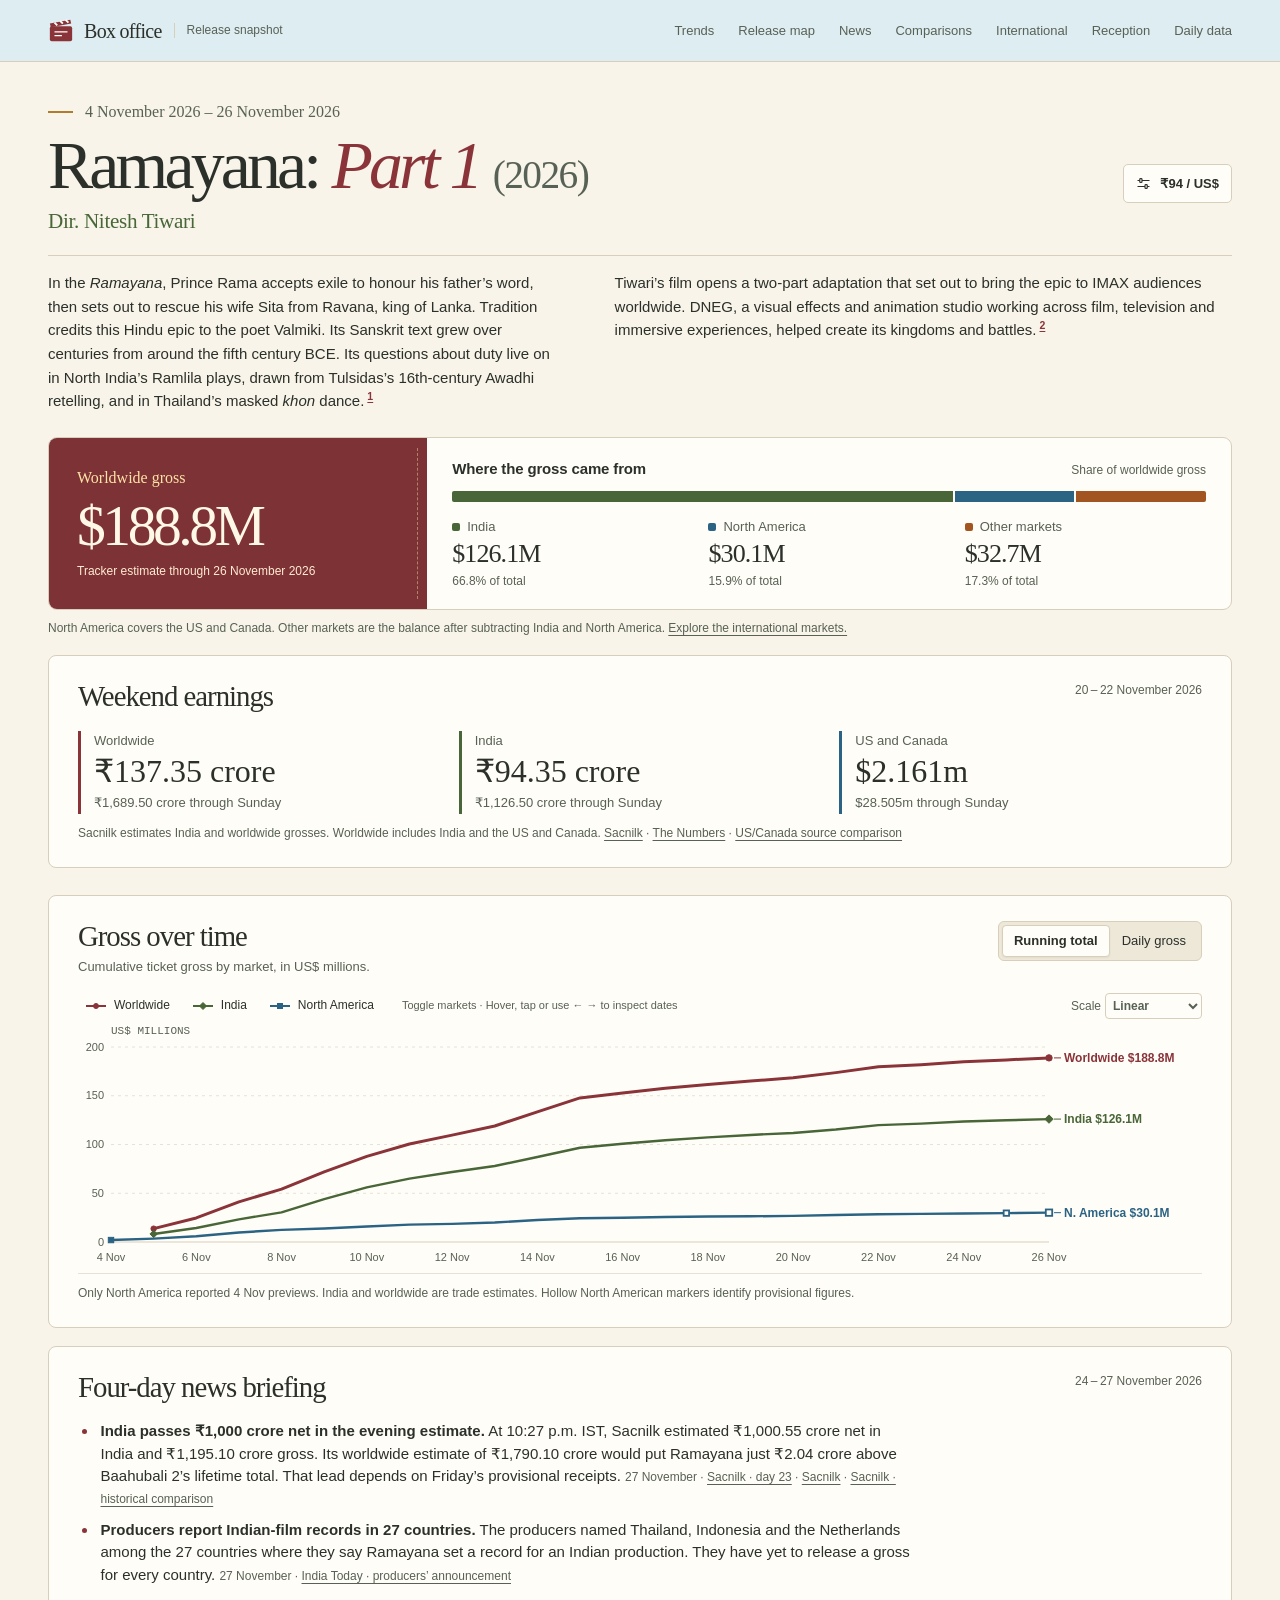
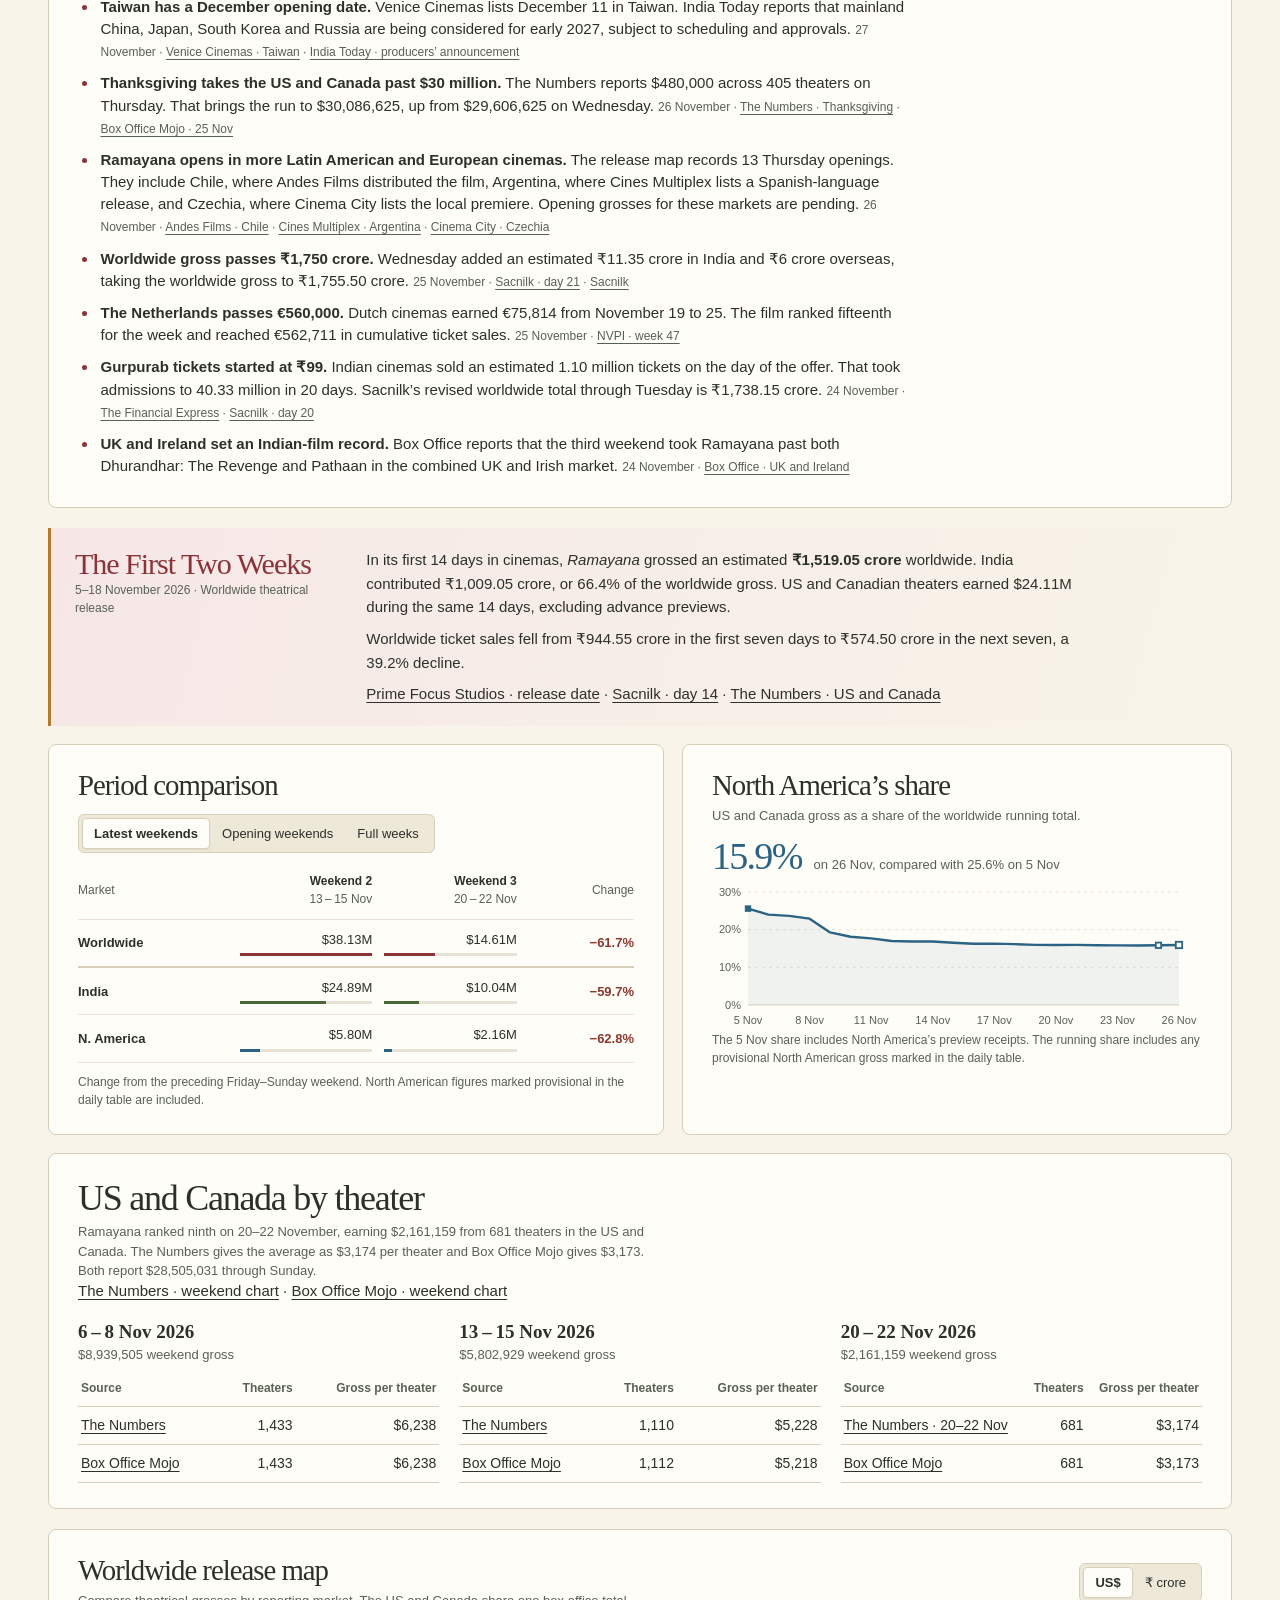
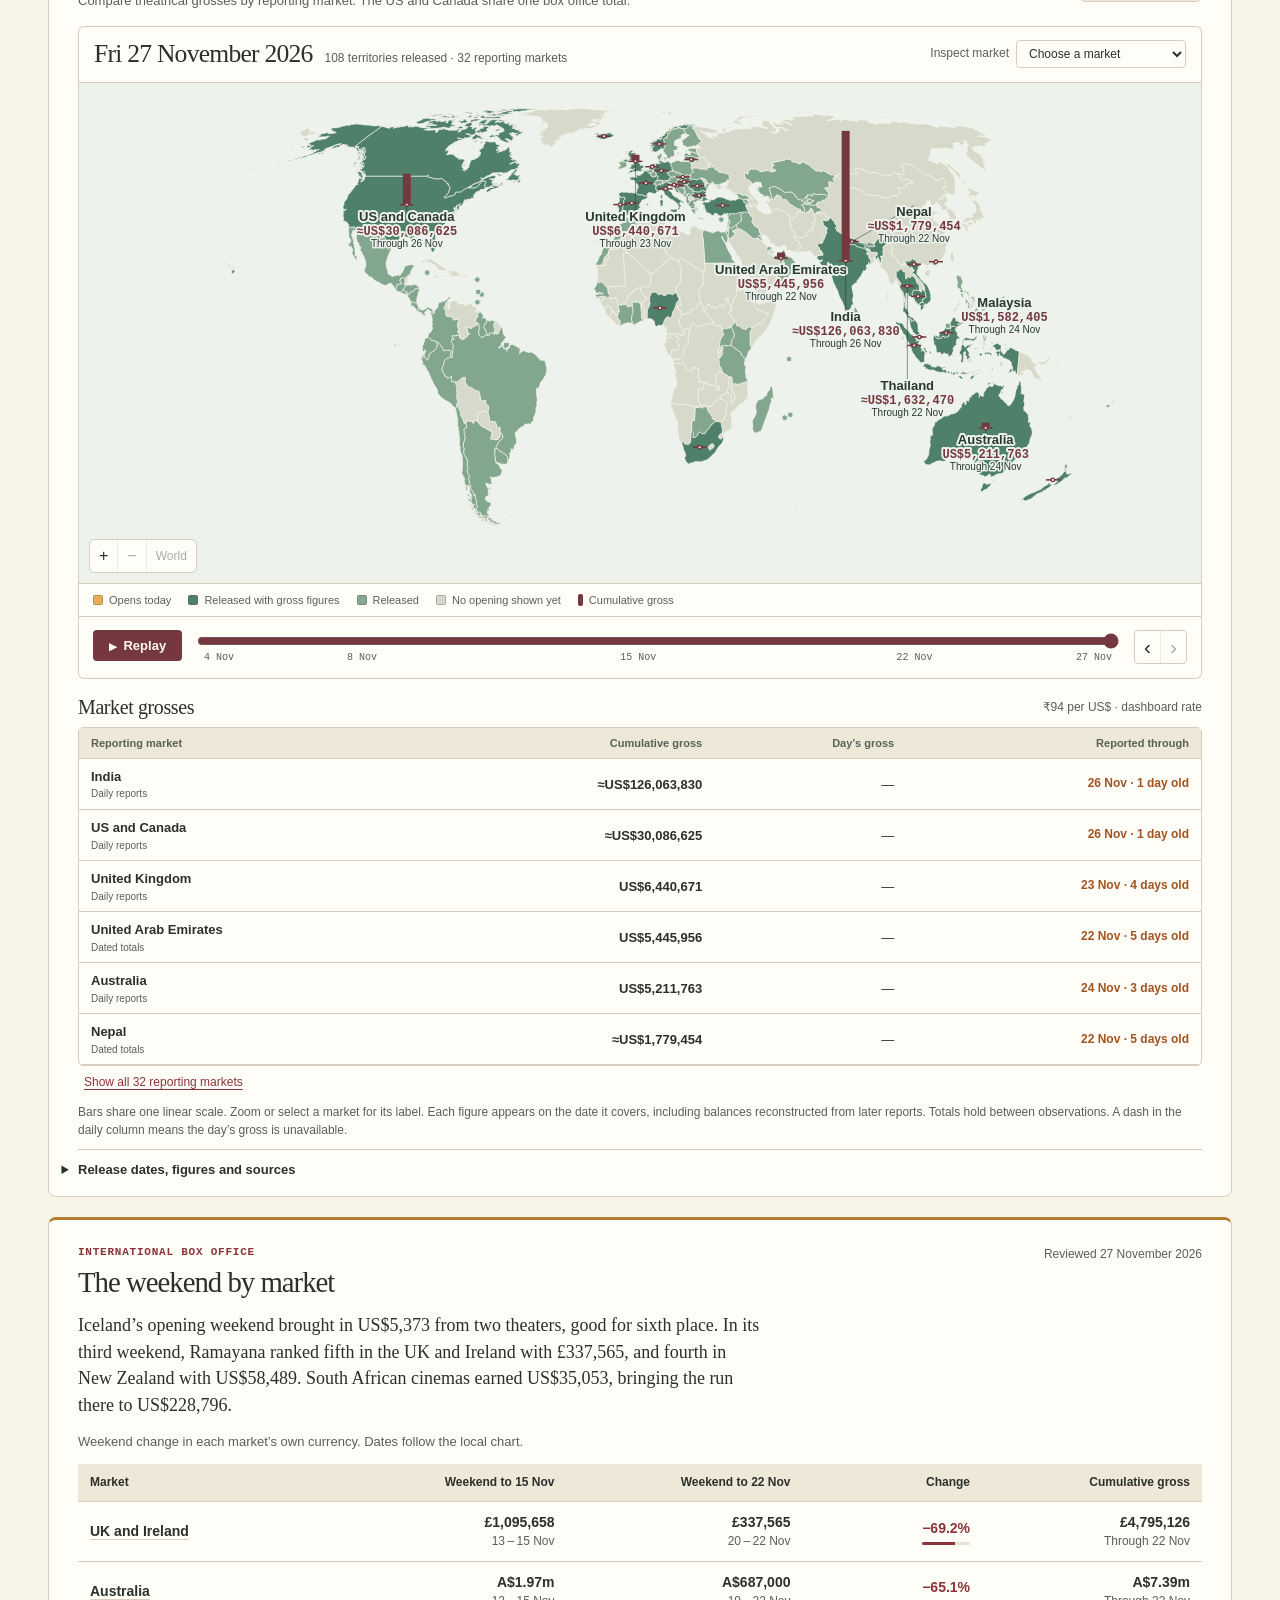
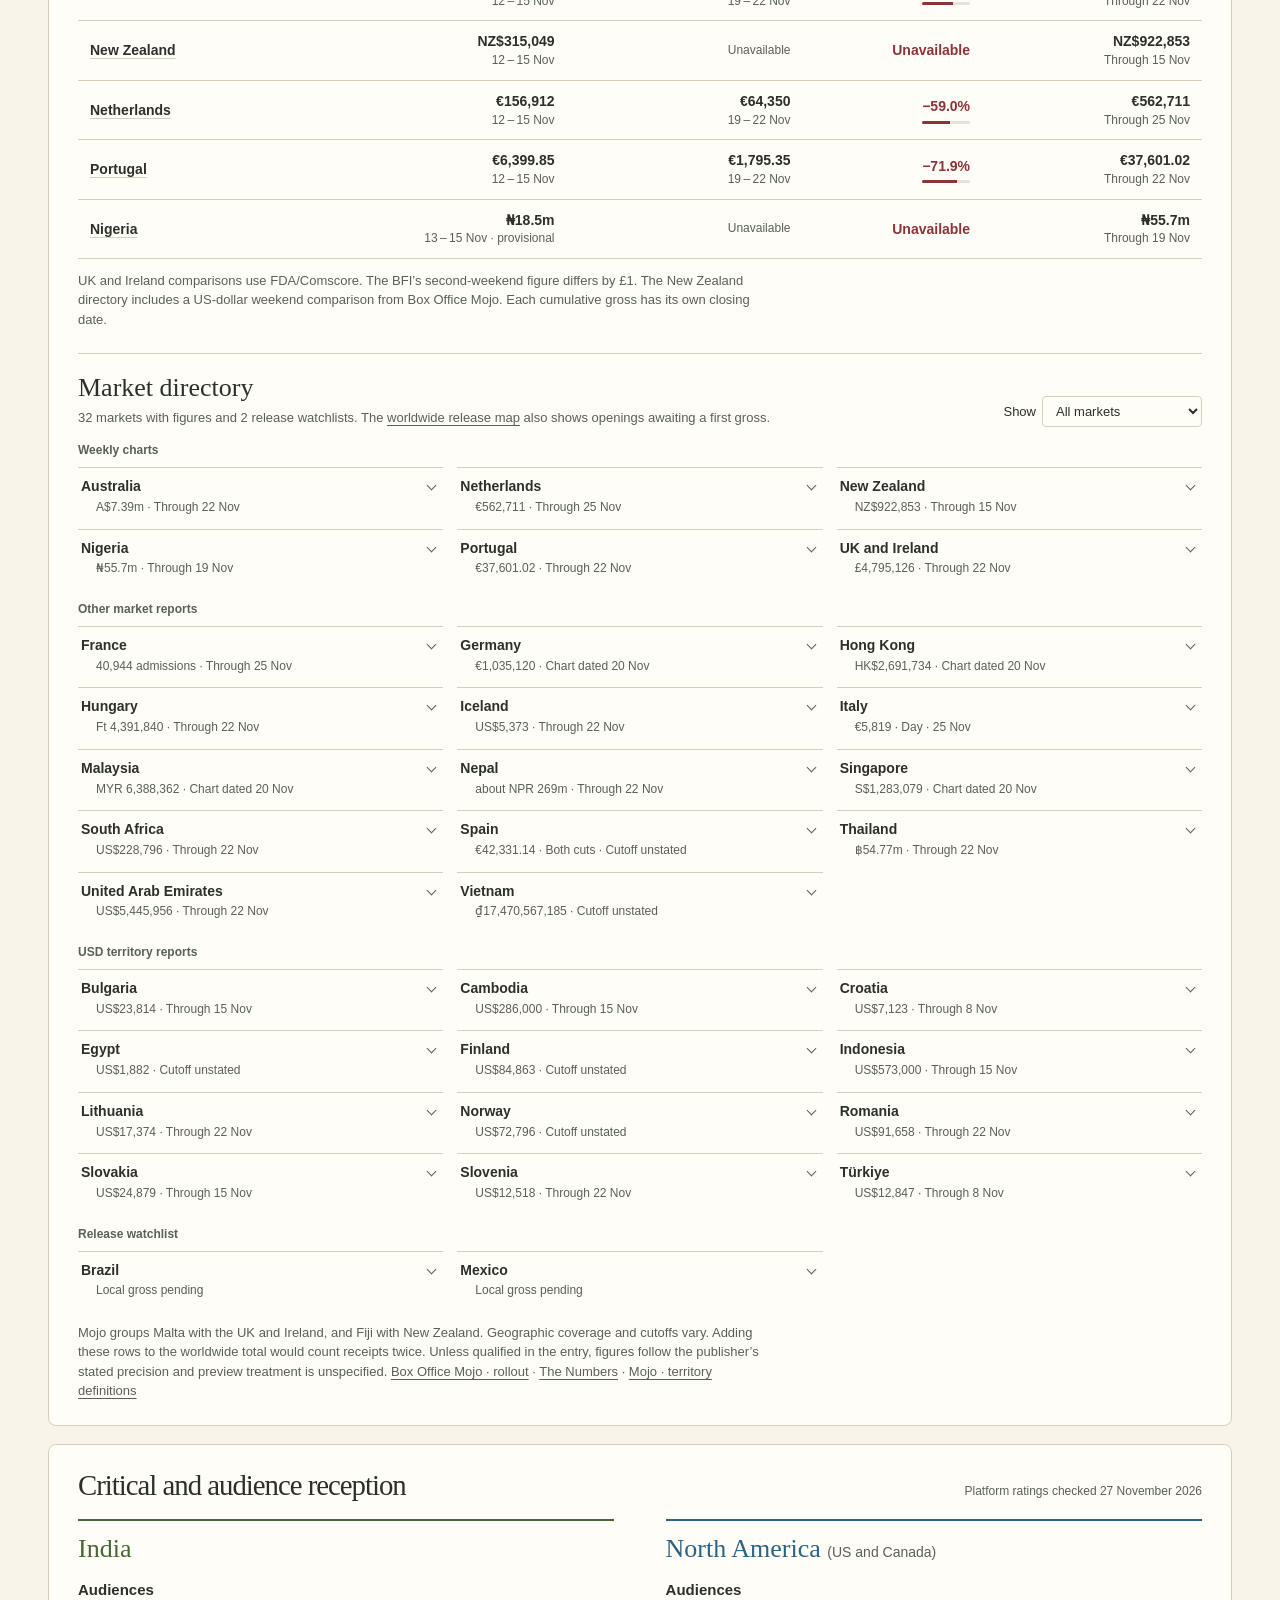
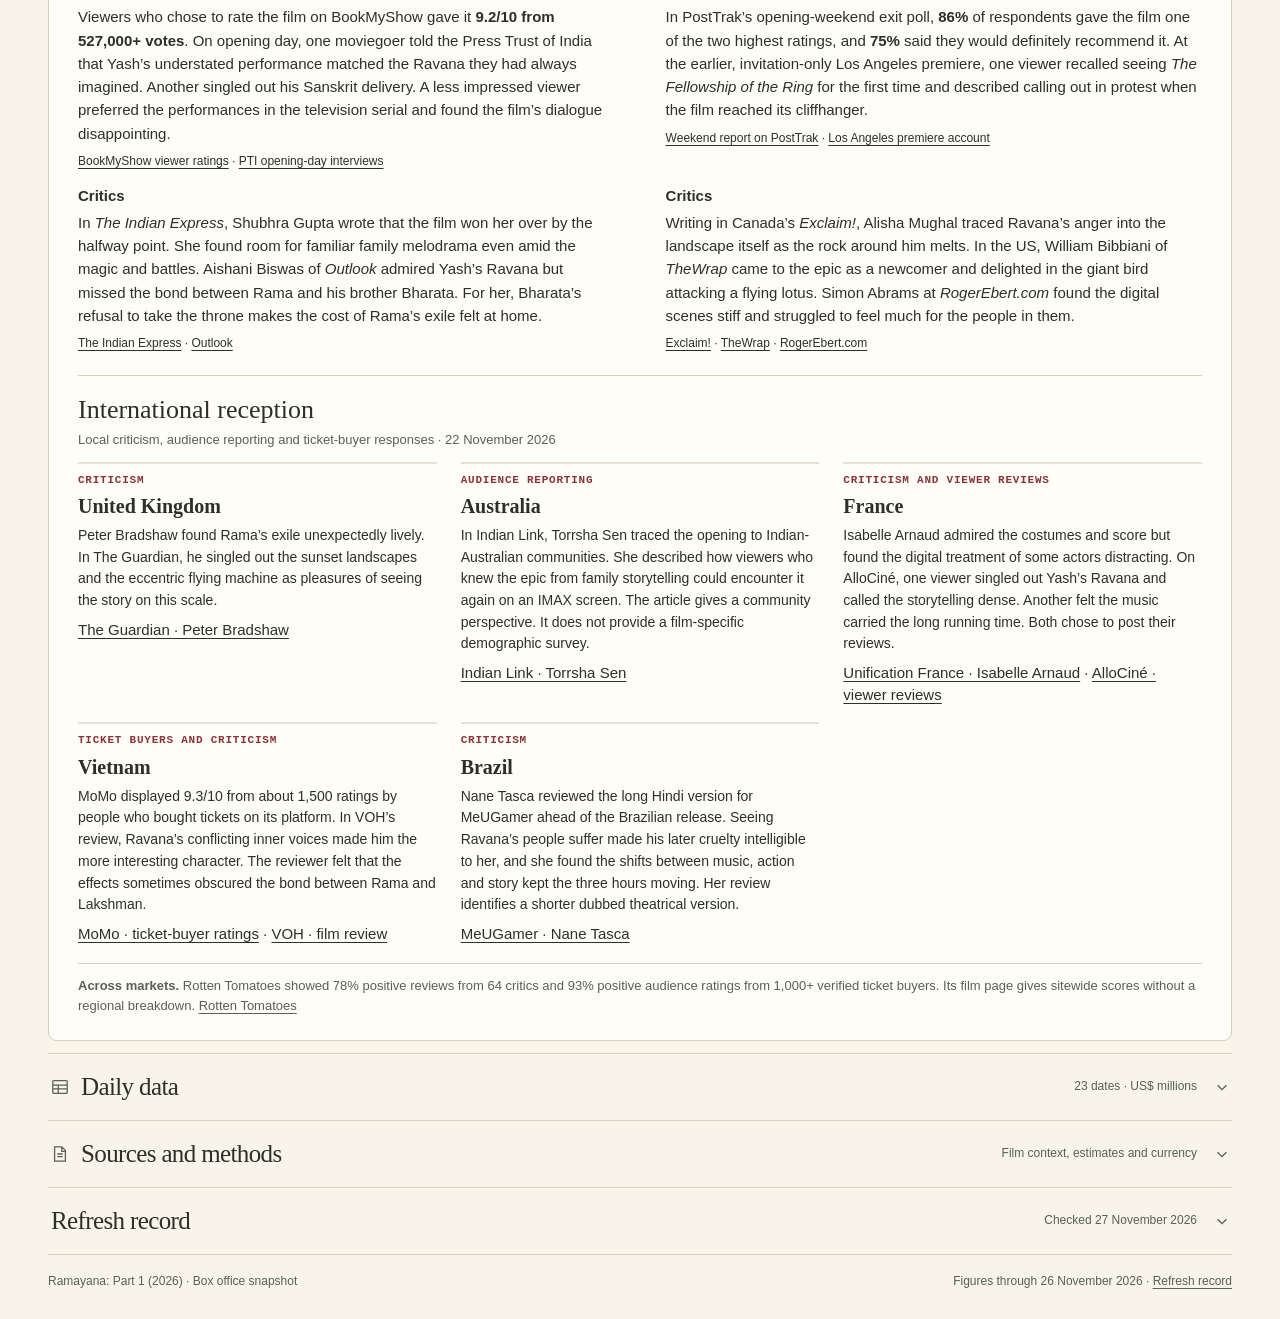
==== commit cf58c6dd: "Refresh box office through Thanksgiving and November 27 release map" ====
--- a/ramayana-box-office-snapshot-v2.html
+++ b/ramayana-box-office-snapshot-v2.html
@@ -5,7 +5,7 @@
 <meta name="viewport" content="width=device-width, initial-scale=1">
 <meta name="color-scheme" content="light dark">
 <meta name="description" content="Follow Ramayana: Part 1 in India, the US and Canada, and international markets. Compare dated weekend grosses, local sources and regional critical and audience reception.">
-<title>Ramayana: Part 1 (2026) · Box office · 23 November 2026</title>
+<title>Ramayana: Part 1 (2026) · Box office · 26 November 2026</title>
 <style>
 :root{color-scheme:light dark;--paper:#f8f4e9;--card:#fffdf7;--ink:#2c302a;--muted:#586155;--rule:#d7cfbb;--grid:#e7e2d5;--wash:#eee8d9;--sky:#deedf2;--lotus:#f6e7e6;--weekend:#f2e7ca;--gold:#b17c2e;--lacquer:#7d3236;--ww:#8a3439;--in:#486637;--na:#2b6384;--other:#a25421;--on-dark:#fff8e7;--positive:#3d643b;--negative:#8b3830;--focus:#1d6489;--serif:"Iowan Old Style","Baskerville","Georgia","Times New Roman",serif;--sans:"Inter",-apple-system,BlinkMacSystemFont,"Segoe UI",Arial,sans-serif;--mono:"IBM Plex Mono",Consolas,"Liberation Mono",monospace}
 @media(prefers-color-scheme:dark){:root{--paper:#20231f;--card:#282b25;--ink:#f4efdf;--muted:#c0c4b4;--rule:#525446;--grid:#41463a;--wash:#383b31;--sky:#25383f;--lotus:#3a2d31;--weekend:#403b2c;--gold:#d5ab65;--lacquer:#693036;--ww:#ffa6a9;--in:#b0d392;--na:#91c8e9;--other:#e8aa74;--positive:#abd29e;--negative:#ffb0a2;--focus:#a5d8f4}}
@@ -139,7 +139,7 @@
 <nav aria-label="Report sections"><a href="#trends">Trends</a><a href="#release-map">Release map</a><a href="#news">News</a><a href="#periods">Comparisons</a><a href="#international">International</a><a href="#reception">Reception</a><a href="#data" data-open="data">Daily data</a></nav>
 </div></header>
 <main class="wrap" id="overview">
-<header class="hero"><p class="meta"><!-- snapshot date-range -->4 November 2026 – 23 November 2026<!-- end date-range --></p>
+<header class="hero"><p class="meta"><!-- snapshot date-range -->4 November 2026 – 26 November 2026<!-- end date-range --></p>
 <div class="title-row"><div class="film-heading"><h1>Ramayana: <em>Part 1</em> <span class="year">(2026)</span></h1><h2 class="director">Dir. Nitesh Tiwari</h2></div>
 <div class="rate-wrap js-only"><button id="rate-toggle" class="rate-toggle" aria-expanded="false" aria-controls="fx-panel" aria-label="Adjust exchange rate, currently ₹94 per US dollar"><svg viewBox="0 0 20 20" fill="none" stroke="currentColor" stroke-width="1.5" aria-hidden="true"><path d="M2 6h16M2 14h16"/><rect x="5" y="3.5" width="3" height="5" rx="1" fill="var(--card)"/><rect x="12" y="11.5" width="3" height="5" rx="1" fill="var(--card)"/></svg><span id="rate-display">₹94 / US$</span></button>
 <form id="fx-panel" class="fx-panel" hidden novalidate><label for="rate">Rupees per US dollar</label><div class="fx-row"><input id="rate" type="number" inputmode="decimal" min="50" max="150" step="0.1" required value="94" aria-describedby="fx-help fx-error"><button class="action" type="submit">Apply</button></div><p class="caption" id="fx-help">Converts India and worldwide grosses from rupees. North America is reported in US dollars.</p><p class="error" id="fx-error" role="alert"></p><button type="button" class="text-button" id="reset-rate">Reset to ₹94</button></form></div><p class="fx-print" id="fx-print">₹94 per US dollar</p></div>
@@ -148,8 +148,8 @@
 <p>Tiwari’s film opens a two-part adaptation that set out to bring the epic to IMAX audiences worldwide. DNEG, a visual effects and animation studio working across film, television and immersive experiences, helped create its kingdoms and battles.<a class="note-ref" href="#film-sources" data-open="sources" aria-label="Source 2, production and reception">2</a></p>
 </div></header>
 <section id="figures" class="summary" aria-label="Worldwide gross and market breakdown">
-<div class="hero-gross"><h2 class="gross-label">Worldwide gross</h2><p class="value" id="ww-total"><!-- snapshot ww-total -->$181.9M<!-- end ww-total --></p><p class="caption"><!-- snapshot estimate-through -->Tracker estimate through 23 November 2026<!-- end estimate-through --></p></div>
-<div class="breakdown"><div class="market-head"><h3 class="minor">Where the gross came from</h3><span class="caption">Share of worldwide gross</span></div><div id="stack" class="stack" aria-hidden="true"><!-- snapshot stack --><span class="in" style="flex:121.45212765957446;background:var(--color)"></span><span class="na" style="flex:28.803257;background:var(--color)"></span><span class="other" style="flex:31.622274914893655;background:var(--color)"></span><!-- end stack --></div><dl class="market-list" id="market-list"><!-- snapshot market-list --><div class="in"><dt class="market-name"><i class="dot" aria-hidden="true"></i>India</dt><dd class="market-stat">$121.5M</dd><dd class="market-percent">66.8% of total</dd></div><div class="na"><dt class="market-name"><i class="dot" aria-hidden="true"></i>North America</dt><dd class="market-stat">$28.8M</dd><dd class="market-percent">15.8% of total</dd></div><div class="other"><dt class="market-name"><i class="dot" aria-hidden="true"></i>Other markets</dt><dd class="market-stat">$31.6M</dd><dd class="market-percent">17.4% of total</dd></div><!-- end market-list --></dl></div>
+<div class="hero-gross"><h2 class="gross-label">Worldwide gross</h2><p class="value" id="ww-total"><!-- snapshot ww-total -->$188.8M<!-- end ww-total --></p><p class="caption"><!-- snapshot estimate-through -->Tracker estimate through 26 November 2026<!-- end estimate-through --></p></div>
+<div class="breakdown"><div class="market-head"><h3 class="minor">Where the gross came from</h3><span class="caption">Share of worldwide gross</span></div><div id="stack" class="stack" aria-hidden="true"><!-- snapshot stack --><span class="in" style="flex:126.06382978723404;background:var(--color)"></span><span class="na" style="flex:30.086625;background:var(--color)"></span><span class="other" style="flex:32.679332446808544;background:var(--color)"></span><!-- end stack --></div><dl class="market-list" id="market-list"><!-- snapshot market-list --><div class="in"><dt class="market-name"><i class="dot" aria-hidden="true"></i>India</dt><dd class="market-stat">$126.1M</dd><dd class="market-percent">66.8% of total</dd></div><div class="na"><dt class="market-name"><i class="dot" aria-hidden="true"></i>North America</dt><dd class="market-stat">$30.1M</dd><dd class="market-percent">15.9% of total</dd></div><div class="other"><dt class="market-name"><i class="dot" aria-hidden="true"></i>Other markets</dt><dd class="market-stat">$32.7M</dd><dd class="market-percent">17.3% of total</dd></div><!-- end market-list --></dl></div>
 </section>
 <p class="caption overview-note">North America covers the US and Canada. Other markets are the balance after subtracting India and North America. <a href="#international">Explore the international markets.</a></p>
 <section id="weekend-earnings" class="panel weekend-report" aria-labelledby="weekend-heading">
@@ -158,20 +158,20 @@
 <section class="panel trend" id="trends" aria-labelledby="trend-heading"><div class="section-head"><div><h2 id="trend-heading">Gross over time</h2><p class="sub" id="trend-sub">Cumulative ticket gross by market, in US$ millions.</p></div><div class="seg js-only" role="group" aria-label="Gross measure"><button data-measure="cum" aria-pressed="true">Running total</button><button data-measure="daily" aria-pressed="false">Daily gross</button></div></div>
 <div class="chart-tools"><div class="legend" id="legend" role="group" aria-label="Markets shown on chart"><button type="button" data-market="ww" aria-pressed="true" aria-label="Show Worldwide"><svg class="swatch" viewBox="0 0 22 12" aria-hidden="true"><path d="M1 6h20" stroke="var(--ww)" stroke-width="2"/><circle cx="11" cy="6" r="2.5" fill="var(--ww)" stroke="var(--ww)" stroke-width="1"/></svg>Worldwide</button><button type="button" data-market="in" aria-pressed="true" aria-label="Show India"><svg class="swatch" viewBox="0 0 22 12" aria-hidden="true"><path d="M1 6h20" stroke="var(--in)" stroke-width="2"/><path d="M11 2.5l3.5 3.5 l-3.5 3.5 l-3.5 -3.5z" fill="var(--in)" stroke="var(--in)" stroke-width="1"/></svg>India</button><button type="button" data-market="na" aria-pressed="true" aria-label="Show North America"><svg class="swatch" viewBox="0 0 22 12" aria-hidden="true"><path d="M1 6h20" stroke="var(--na)" stroke-width="2"/><rect x="8.5" y="3.5" width="5" height="5" fill="var(--na)" stroke="var(--na)" stroke-width="1"/></svg>North America</button></div><span class="chart-hint screen-help js-only">Toggle markets · Hover, tap or use ← → to inspect dates</span><div class="view-options js-only"><label id="layout-control" hidden>View<select id="layout"><option value="combined">Combined lines</option><option value="separate">Market panels</option></select></label><label id="scale-control">Scale<select id="scale"><option value="linear">Linear</option><option value="log">Logarithmic</option></select></label></div></div>
 <p class="sr" id="chart-help">Use left and right arrow keys to inspect dates. Home and End move to the first and last date. Press Escape to close the readout. Exact values are in the daily data tables.</p>
-<div id="main-chart" class="chart" tabindex="0" role="group" aria-label="Gross over time, inspect dates" aria-describedby="chart-help"><!-- snapshot main-chart --><svg viewBox="0 0 1090 248" role="img" aria-label="Cumulative gross by market. Worldwide on 23 Nov, $181.9M. India on 23 Nov, $121.5M. North America on 23 Nov, $28.8M." data-xmin="33" data-xmax="937" data-start="0" data-stop="19"><title>Cumulative gross by market</title><text x="33" y="14" text-anchor="start" class="svg-unit" >US$ MILLIONS</text><line x1="33" y1="222" x2="937" y2="222" stroke="var(--rule)" /><text x="26" y="225.5" text-anchor="end" class="axis-text" >0</text><line x1="33" y1="173.25" x2="937" y2="173.25" stroke="var(--grid)" stroke-dasharray="3 4"/><text x="26" y="176.75" text-anchor="end" class="axis-text" >50</text><line x1="33" y1="124.5" x2="937" y2="124.5" stroke="var(--grid)" stroke-dasharray="3 4"/><text x="26" y="128" text-anchor="end" class="axis-text" >100</text><line x1="33" y1="75.75" x2="937" y2="75.75" stroke="var(--grid)" stroke-dasharray="3 4"/><text x="26" y="79.25" text-anchor="end" class="axis-text" >150</text><line x1="33" y1="27" x2="937" y2="27" stroke="var(--grid)" stroke-dasharray="3 4"/><text x="26" y="30.5" text-anchor="end" class="axis-text" >200</text><text x="33" y="241" text-anchor="middle" class="axis-text" >4 Nov</text><text x="937" y="241" text-anchor="middle" class="axis-text" >23 Nov</text><path d="M80.58,208.65 L128.16,197.93 L175.74,181.83 L223.32,169.08 L270.89,151.89 L318.47,136.43 L366.05,124.03 L413.63,115.11 L461.21,106.04 L508.79,91.83 L556.37,77.93 L603.95,72.92 L651.53,68.14 L699.11,64.44 L746.68,61.01 L794.26,57.81 L841.84,52.62 L889.42,46.76 L937.00,44.67" stroke="var(--ww)" fill="none" stroke-width="3" stroke-linejoin="round" stroke-linecap="round"/><circle cx="80.57894736842104" cy="208.64561170212767" r="2.7" fill="var(--ww)" stroke="var(--ww)" stroke-width="1"/><circle cx="937" cy="44.66928191489359" r="3.2" fill="var(--ww)" stroke="var(--ww)" stroke-width="1"/><path d="M80.58,213.96 L128.16,208.02 L175.74,199.36 L223.32,192.42 L270.89,179.07 L318.47,167.39 L366.05,158.62 L413.63,151.98 L461.21,146.02 L508.79,137.00 L556.37,127.72 L603.95,123.75 L651.53,120.21 L699.11,117.34 L746.68,114.94 L794.26,112.99 L841.84,109.56 L889.42,105.16 L937.00,103.58" stroke="var(--in)" fill="none" stroke-width="2.4" stroke-linejoin="round" stroke-linecap="round"/><path d="M80.57894736842104 210.2614361702128l3.7 3.7 l-3.7 3.7 l-3.7 -3.7z" fill="var(--in)" stroke="var(--in)" stroke-width="1"/><path d="M937 99.3841755319149l4.2 4.2 l-4.2 4.2 l-4.2 -4.2z" fill="var(--in)" stroke="var(--in)" stroke-width="1"/><path d="M33.00,220.05 L80.58,218.58 L128.16,216.22 L175.74,212.49 L223.32,209.87 L270.89,208.50 L318.47,206.49 L366.05,204.67 L413.63,203.83 L461.21,202.44 L508.79,200.04 L556.37,198.18 L603.95,197.75 L651.53,196.94 L699.11,196.54 L746.68,196.31 L794.26,195.83 L841.84,194.97 L889.42,194.21 L937.00,193.92" stroke="var(--na)" fill="none" stroke-width="2.4" stroke-linejoin="round" stroke-linecap="round"/><rect x="30.3" y="217.35000000000002" width="5.4" height="5.4" fill="var(--na)" stroke="var(--na)" stroke-width="1"/><rect x="933.8" y="190.71682442500003" width="6.4" height="6.4" fill="var(--na)" stroke="var(--na)" stroke-width="1"/><line x1="942" y1="44.66928191489359" x2="949" y2="44.66928191489359" stroke="var(--ww)" /><text x="952" y="48.66928191489359" text-anchor="start" class="end-label" fill="var(--ww)">Worldwide  $181.9M</text><line x1="942" y1="103.58417553191491" x2="949" y2="103.58417553191491" stroke="var(--in)" /><text x="952" y="107.58417553191491" text-anchor="start" class="end-label" fill="var(--in)">India  $121.5M</text><line x1="942" y1="193.91682442500002" x2="949" y2="193.91682442500002" stroke="var(--na)" /><text x="952" y="197.91682442500002" text-anchor="start" class="end-label" fill="var(--na)">N. America  $28.8M</text><line class="chart-crosshair" x1="0" x2="0" y1="27" y2="222" stroke="var(--muted)" stroke-dasharray="3 3" visibility="hidden"/></svg><!-- end main-chart --></div>
+<div id="main-chart" class="chart" tabindex="0" role="group" aria-label="Gross over time, inspect dates" aria-describedby="chart-help"><!-- snapshot main-chart --><svg viewBox="0 0 1090 248" role="img" aria-label="Cumulative gross by market. Worldwide on 26 Nov, $188.8M. India on 26 Nov, $126.1M. North America on 26 Nov, $30.1M." data-xmin="33" data-xmax="937" data-start="0" data-stop="22"><title>Cumulative gross by market</title><text x="33" y="14" text-anchor="start" class="svg-unit" >US$ MILLIONS</text><line x1="33" y1="222" x2="937" y2="222" stroke="var(--rule)" /><text x="26" y="225.5" text-anchor="end" class="axis-text" >0</text><line x1="33" y1="173.25" x2="937" y2="173.25" stroke="var(--grid)" stroke-dasharray="3 4"/><text x="26" y="176.75" text-anchor="end" class="axis-text" >50</text><line x1="33" y1="124.5" x2="937" y2="124.5" stroke="var(--grid)" stroke-dasharray="3 4"/><text x="26" y="128" text-anchor="end" class="axis-text" >100</text><line x1="33" y1="75.75" x2="937" y2="75.75" stroke="var(--grid)" stroke-dasharray="3 4"/><text x="26" y="79.25" text-anchor="end" class="axis-text" >150</text><line x1="33" y1="27" x2="937" y2="27" stroke="var(--grid)" stroke-dasharray="3 4"/><text x="26" y="30.5" text-anchor="end" class="axis-text" >200</text><text x="33" y="241" text-anchor="middle" class="axis-text" >4 Nov</text><text x="115.18181818181819" y="241" text-anchor="middle" class="axis-text" >6 Nov</text><text x="197.36363636363637" y="241" text-anchor="middle" class="axis-text" >8 Nov</text><text x="279.5454545454545" y="241" text-anchor="middle" class="axis-text" >10 Nov</text><text x="361.72727272727275" y="241" text-anchor="middle" class="axis-text" >12 Nov</text><text x="443.9090909090909" y="241" text-anchor="middle" class="axis-text" >14 Nov</text><text x="526.090909090909" y="241" text-anchor="middle" class="axis-text" >16 Nov</text><text x="608.2727272727273" y="241" text-anchor="middle" class="axis-text" >18 Nov</text><text x="690.4545454545455" y="241" text-anchor="middle" class="axis-text" >20 Nov</text><text x="772.6363636363636" y="241" text-anchor="middle" class="axis-text" >22 Nov</text><text x="854.8181818181818" y="241" text-anchor="middle" class="axis-text" >24 Nov</text><text x="937" y="241" text-anchor="middle" class="axis-text" >26 Nov</text><path d="M74.09,208.65 L115.18,197.93 L156.27,181.83 L197.36,169.08 L238.45,151.89 L279.55,136.43 L320.64,124.03 L361.73,115.11 L402.82,106.04 L443.91,91.83 L485.00,77.93 L526.09,72.92 L567.18,68.14 L608.27,64.44 L649.36,61.01 L690.45,57.81 L731.55,52.62 L772.64,46.76 L813.73,44.67 L854.82,41.71 L895.91,39.91 L937.00,37.89" stroke="var(--ww)" fill="none" stroke-width="3" stroke-linejoin="round" stroke-linecap="round"/><circle cx="74.0909090909091" cy="208.64561170212767" r="2.7" fill="var(--ww)" stroke="var(--ww)" stroke-width="1"/><circle cx="937" cy="37.8909574468085" r="3.2" fill="var(--ww)" stroke="var(--ww)" stroke-width="1"/><path d="M74.09,213.96 L115.18,208.02 L156.27,199.36 L197.36,192.42 L238.45,179.07 L279.55,167.39 L320.64,158.62 L361.73,151.98 L402.82,146.02 L443.91,137.00 L485.00,127.72 L526.09,123.75 L567.18,120.21 L608.27,117.34 L649.36,114.94 L690.45,112.99 L731.55,109.56 L772.64,105.16 L813.73,103.58 L854.82,101.46 L895.91,100.28 L937.00,99.09" stroke="var(--in)" fill="none" stroke-width="2.4" stroke-linejoin="round" stroke-linecap="round"/><path d="M74.0909090909091 210.2614361702128l3.7 3.7 l-3.7 3.7 l-3.7 -3.7z" fill="var(--in)" stroke="var(--in)" stroke-width="1"/><path d="M937 94.8877659574468l4.2 4.2 l-4.2 4.2 l-4.2 -4.2z" fill="var(--in)" stroke="var(--in)" stroke-width="1"/><path d="M33.00,220.05 L74.09,218.58 L115.18,216.22 L156.27,212.49 L197.36,209.87 L238.45,208.50 L279.55,206.49 L320.64,204.67 L361.73,203.83 L402.82,202.44 L443.91,200.04 L485.00,198.18 L526.09,197.75 L567.18,196.94 L608.27,196.54 L649.36,196.31 L690.45,195.83 L731.55,194.97 L772.64,194.21 L813.73,193.92 L854.82,193.51 L895.91,193.13 L937.00,192.67" stroke="var(--na)" fill="none" stroke-width="2.4" stroke-linejoin="round" stroke-linecap="round"/><rect x="30.3" y="217.35000000000002" width="5.4" height="5.4" fill="var(--na)" stroke="var(--na)" stroke-width="1"/><rect x="893.209090909091" y="190.433540625" width="5.4" height="5.4" fill="var(--card)" stroke="var(--na)" stroke-width="1.8"/><rect x="933.8" y="189.46554062500002" width="6.4" height="6.4" fill="var(--card)" stroke="var(--na)" stroke-width="1.8"/><line x1="942" y1="37.8909574468085" x2="949" y2="37.8909574468085" stroke="var(--ww)" /><text x="952" y="41.8909574468085" text-anchor="start" class="end-label" fill="var(--ww)">Worldwide  $188.8M</text><line x1="942" y1="99.0877659574468" x2="949" y2="99.0877659574468" stroke="var(--in)" /><text x="952" y="103.0877659574468" text-anchor="start" class="end-label" fill="var(--in)">India  $126.1M</text><line x1="942" y1="192.665540625" x2="949" y2="192.665540625" stroke="var(--na)" /><text x="952" y="196.665540625" text-anchor="start" class="end-label" fill="var(--na)">N. America  $30.1M</text><line class="chart-crosshair" x1="0" x2="0" y1="27" y2="222" stroke="var(--muted)" stroke-dasharray="3 3" visibility="hidden"/></svg><!-- end main-chart --></div>
 <div id="profiles" class="profiles" hidden></div>
 <p class="caption chart-note">Only North America reported 4 Nov previews. India and worldwide are trade estimates. Hollow North American markers identify provisional figures.</p>
 </section>
 <section id="news" class="panel news-briefing" aria-labelledby="news-heading">
-<!-- snapshot briefing --><div class="section-head"><h2 id="news-heading">Four-day news briefing</h2><p class="caption">21 – 24 November 2026</p></div><ul class="news-list"><li><strong>Gurpurab tickets started at ₹99.</strong> On the day of the offer, Indian theaters sold an estimated 1.10 million tickets, taking admissions to 40.33 million in 20 days. India net rose 37.8% from Monday to ₹17.50 crore, equivalent to ₹20.50 crore gross. Sacnilk puts the worldwide total at ₹1,735.15 crore through Tuesday. <small><time datetime="2026-11-24">24 November</time> · <a href="https://www.financialexpress.com/life/entertainment-ramayana-ticket-prices-slashed-to-rs-99-across-india-after-64-monday-box-office-slump-4392452/">The Financial Express</a> · <a href="https://www.sacnilk.com/quicknews/ramayana_part_1_2026_Box_Office_Collection_Day_20">Sacnilk · day 20</a></small></li>
-<li><strong>Ramayana passes Dhurandhar in North America.</strong> The Numbers and Box Office Mojo both put Monday at $298,226 and the US/Canada run at $28,803,257. That clears the $28.64 million lifetime gross Sacnilk reports for Dhurandhar: The Revenge. <small><time datetime="2026-11-23">23 November</time> · <a href="https://www.the-numbers.com/box-office-chart/daily/2026/11/23">The Numbers · 23 Nov</a> · <a href="https://www.boxofficemojo.com/date/2026-11-23/">Box Office Mojo · 23 Nov</a> · <a href="https://www.sacnilk.com/news/ramayana-north-america-box-office-nears-28-million-set-to-break-dhurandhar-2-record-on-day-19">Sacnilk · North American record</a></small></li>
-<li><strong>Worldwide gross crosses ₹1,700 crore.</strong> Monday added ₹15.15 crore in India and ₹5 crore overseas, taking the worldwide estimate to ₹1,709.65 crore. <small><time datetime="2026-11-23">23 November</time> · <a href="https://www.sacnilk.com/quicknews/ramayana_part_1_2026_Box_Office_Collection_Day_19">Sacnilk · day 19</a> · <a href="https://www.sacnilk.com/big-release/ramayana_part_1_2026">Sacnilk</a></small></li>
-<li><strong>Nepal sets an Indian-film record.</strong> Sacnilk reports about NPR 269 million through the third weekend, ahead of the NPR 264.6 million earned by Pushpa 2: The Rule. <small><time datetime="2026-11-23">23 November</time> · <a href="https://www.sacnilk.com/news/ramayana-nepal-box-office-creates-history-by-surpassing-pushpa-2-as-highest-grossing-indian-film">Sacnilk · Nepal</a></small></li>
-<li><strong>Hungary opens in 13th place.</strong> The Hungarian distributors’ weekend chart shows 1,532 admissions across 28 screens. Ticket sales totaled 4,391,840 forints from Thursday through Sunday. <small><time datetime="2026-11-23">23 November</time> · <a href="https://filmforgalmazok.hu/2026/11/23/2026-11-19-2026-11-22/">Hungarian Film Distributors Association</a></small></li>
-<li><strong>Third worldwide.</strong> Comscore estimated $13.765 million across 64 territories for the weekend, behind The Hunger Games: Sunrise on the Reaping and Ebenezer. <small><time datetime="2026-11-23">23 November</time> · <a href="https://www.bollywoodhungama.com/news/box-office-special-features/ramayana-box-office-ranbir-kapoor-yash-epic-is-worldwide-no-3-in-its-third-weekend-beats-hollywoods-i-play-rocky/">Comscore via Bollywood Hungama</a></small></li>
-<li><strong>Festival screening in Goa.</strong> Ramayana opened the Films from BRICS programme at the 57th International Film Festival of India in Panaji. <small><time datetime="2026-11-22">22 November</time> · <a href="https://www.pib.gov.in/PressReleseDetailm.aspx?PRID=2340044&amp;lang=1&amp;reg=3">India’s Press Information Bureau</a></small></li>
-<li><strong>Italy’s opening weekend.</strong> Eagle Pictures’ release earned €85,872 on 113 screens over four days, placing 16th in Italy. <small><time datetime="2026-11-22">22 November</time> · <a href="https://www.comingsoon.it/cinema/boxoffice/">ComingSoon.it / Cinetel</a></small></li>
-<li><strong>India crossed ₹900 crore net.</strong> Saturday took Sacnilk’s all-language India net to ₹907.15 crore. Its Sunday report put the weekend at ₹79.00 crore net. <small><time datetime="2026-11-21">21 November</time> · <a href="https://www.sacnilk.com/quicknews/ramayana_part_1_2026_Box_Office_Collection_Day_17">Sacnilk day 17 report</a> · <a href="https://www.sacnilk.com/quicknews/ramayana_part_1_2026_Box_Office_Collection_Day_18">Sacnilk day 18 report</a></small></li></ul><!-- end briefing -->
+<!-- snapshot briefing --><div class="section-head"><h2 id="news-heading">Four-day news briefing</h2><p class="caption">24 – 27 November 2026</p></div><ul class="news-list"><li><strong>India passes ₹1,000 crore net in the evening estimate.</strong> At 10:27 p.m. IST, Sacnilk estimated ₹1,000.55 crore net in India and ₹1,195.10 crore gross. Its worldwide estimate of ₹1,790.10 crore would put Ramayana just ₹2.04 crore above Baahubali 2’s lifetime total. That lead depends on Friday’s provisional receipts. <small><time datetime="2026-11-27">27 November</time> · <a href="https://www.sacnilk.com/quicknews/ramayana_part_1_2026_Box_Office_Collection_Day_23">Sacnilk · day 23</a> · <a href="https://www.sacnilk.com/big-release/ramayana_part_1_2026">Sacnilk</a> · <a href="https://www.sacnilk.com/news/ramayana-day-23-box-office-just-1106-crore-away-from-ending-baahubali-2s-nine-year-run-in-indian-cinemas-top-3-globally">Sacnilk · historical comparison</a></small></li>
+<li><strong>Producers report Indian-film records in 27 countries.</strong> The producers named Thailand, Indonesia and the Netherlands among the 27 countries where they say Ramayana set a record for an Indian production. They have yet to release a gross for every country. <small><time datetime="2026-11-27">27 November</time> · <a href="https://www.indiatoday.in/movies/bollywood/story/ramayana-becomes-highest-grossing-indian-production-in-27-countries-3048097-2026-11-27">India Today · producers’ announcement</a></small></li>
+<li><strong>Taiwan has a December opening date.</strong> Venice Cinemas lists December 11 in Taiwan. India Today reports that mainland China, Japan, South Korea and Russia are being considered for early 2027, subject to scheduling and approvals. <small><time datetime="2026-11-27">27 November</time> · <a href="https://www.venice-cinemas.com.tw/movie-view.php?sn=2198&amp;state=2">Venice Cinemas · Taiwan</a> · <a href="https://www.indiatoday.in/movies/bollywood/story/ramayana-becomes-highest-grossing-indian-production-in-27-countries-3048097-2026-11-27">India Today · producers’ announcement</a></small></li>
+<li><strong>Thanksgiving takes the US and Canada past $30 million.</strong> The Numbers reports $480,000 across 405 theaters on Thursday. That brings the run to $30,086,625, up from $29,606,625 on Wednesday. <small><time datetime="2026-11-26">26 November</time> · <a href="https://www.the-numbers.com/box-office-chart/daily/2026/11/26">The Numbers · Thanksgiving</a> · <a href="https://www.boxofficemojo.com/date/2026-11-25/">Box Office Mojo · 25 Nov</a></small></li>
+<li><strong>Ramayana opens in more Latin American and European cinemas.</strong> The release map records 13 Thursday openings. They include Chile, where Andes Films distributed the film, Argentina, where Cines Multiplex lists a Spanish-language release, and Czechia, where Cinema City lists the local premiere. Opening grosses for these markets are pending. <small><time datetime="2026-11-26">26 November</time> · <a href="https://andesfilms.cl/pelicula/ramayana/">Andes Films · Chile</a> · <a href="https://multiplex.com.ar/peliculas/ramayana-el-nacimiento-de-una-leyenda/">Cines Multiplex · Argentina</a> · <a href="https://www.cinemacity.cz/films/ramajana-zrozeni-legendy/8566s2r">Cinema City · Czechia</a></small></li>
+<li><strong>Worldwide gross passes ₹1,750 crore.</strong> Wednesday added an estimated ₹11.35 crore in India and ₹6 crore overseas, taking the worldwide gross to ₹1,755.50 crore. <small><time datetime="2026-11-25">25 November</time> · <a href="https://www.sacnilk.com/quicknews/ramayana_part_1_2026_Box_Office_Collection_Day_21">Sacnilk · day 21</a> · <a href="https://www.sacnilk.com/big-release/ramayana_part_1_2026">Sacnilk</a></small></li>
+<li><strong>The Netherlands passes €560,000.</strong> Dutch cinemas earned €75,814 from November 19 to 25. The film ranked fifteenth for the week and reached €562,711 in cumulative ticket sales. <small><time datetime="2026-11-25">25 November</time> · <a href="https://www.nvpi.nl/film/bioscoop-top-30">NVPI · week 47</a></small></li>
+<li><strong>Gurpurab tickets started at ₹99.</strong> Indian cinemas sold an estimated 1.10 million tickets on the day of the offer. That took admissions to 40.33 million in 20 days. Sacnilk’s revised worldwide total through Tuesday is ₹1,738.15 crore. <small><time datetime="2026-11-24">24 November</time> · <a href="https://www.financialexpress.com/life/entertainment-ramayana-ticket-prices-slashed-to-rs-99-across-india-after-64-monday-box-office-slump-4392452/">The Financial Express</a> · <a href="https://www.sacnilk.com/quicknews/ramayana_part_1_2026_Box_Office_Collection_Day_20">Sacnilk · day 20</a></small></li>
+<li><strong>UK and Ireland set an Indian-film record.</strong> Box Office reports that the third weekend took Ramayana past both Dhurandhar: The Revenge and Pathaan in the combined UK and Irish market. <small><time datetime="2026-11-24">24 November</time> · <a href="https://boxofficebiz.it/news/box-office-uk-ramayana-da-record-e-il-film-indiano-di-maggiore-incasso-di-sempre/">Box Office · UK and Ireland</a></small></li></ul><!-- end briefing -->
 </section>
 <section class="reading" aria-labelledby="reading-title">
 <div><h2 id="reading-title">The First Two Weeks</h2><p class="caption">5–18 November 2026 · Worldwide theatrical release</p></div>
@@ -183,7 +183,7 @@
 <section id="periods" class="panel" aria-labelledby="period-heading"><div class="section-head"><h2 id="period-heading">Period comparison</h2></div>
 <div class="seg period-controls js-only" role="group" aria-label="Comparison period"><button data-period="latest" aria-pressed="true">Latest weekends</button><button data-period="weekend" aria-pressed="false">Opening weekends</button><button data-period="week" aria-pressed="false">Full weeks</button></div>
 <div id="period-table"><!-- snapshot period-table --><table class="period-table"><caption class="sr">Weekend comparison in millions of US dollars</caption><colgroup><col style="width:28%"><col style="width:26%"><col style="width:26%"><col style="width:20%"></colgroup><thead><tr><th scope="col">Market</th><th scope="col"><span>Weekend 2</span>13 – 15 Nov</th><th scope="col"><span>Weekend 3</span>20 – 22 Nov</th><th scope="col">Change</th></tr></thead><tbody><tr class="ww ww-row"><th scope="row">Worldwide</th><td>$38.13M<span class="behind" aria-hidden="true"><i style="width:100.000%"></i></span></td><td>$14.61M<span class="behind" aria-hidden="true"><i style="width:38.318%"></i></span></td><td class="delta ">−61.7%</td></tr><tr class="in in-row"><th scope="row">India</th><td>$24.89M<span class="behind" aria-hidden="true"><i style="width:65.267%"></i></span></td><td>$10.04M<span class="behind" aria-hidden="true"><i style="width:26.322%"></i></span></td><td class="delta ">−59.7%</td></tr><tr class="na na-row"><th scope="row">N. America</th><td>$5.80M<span class="behind" aria-hidden="true"><i style="width:15.218%"></i></span></td><td>$2.16M<span class="behind" aria-hidden="true"><i style="width:5.667%"></i></span></td><td class="delta ">−62.8%</td></tr></tbody></table><!-- end period-table --></div><p class="caption" id="period-note"><!-- snapshot period-note -->Change from the preceding Friday–Sunday weekend. North American figures marked provisional in the daily table are included.<!-- end period-note --></p></section>
-<section class="panel share" aria-labelledby="share-heading"><h2 id="share-heading">North America’s share</h2><p class="sub">US and Canada gross as a share of the worldwide running total.</p><div class="share-fig" id="share-fig"><!-- snapshot share-fig --><strong>15.8%</strong><span>on 23 Nov, compared with 25.6% on 5 Nov</span><!-- end share-fig --></div><div class="chart" id="share-chart" tabindex="0" role="group" aria-label="North America share, inspect dates" aria-describedby="chart-help"><!-- snapshot share-chart --><svg viewBox="0 0 455 150" role="img" aria-label="North America’s share of worldwide cumulative gross. North America on 23 Nov, 15.8%." data-xmin="36" data-xmax="432" data-start="1" data-stop="19"><title>North America’s share of worldwide cumulative gross</title><line x1="36" y1="124" x2="432" y2="124" stroke="var(--rule)" /><text x="29" y="127.5" text-anchor="end" class="axis-text" >0%</text><line x1="36" y1="86.33333333333334" x2="432" y2="86.33333333333334" stroke="var(--grid)" stroke-dasharray="3 4"/><text x="29" y="89.83333333333334" text-anchor="end" class="axis-text" >10%</text><line x1="36" y1="48.66666666666667" x2="432" y2="48.66666666666667" stroke="var(--grid)" stroke-dasharray="3 4"/><text x="29" y="52.16666666666667" text-anchor="end" class="axis-text" >20%</text><line x1="36" y1="11" x2="432" y2="11" stroke="var(--grid)" stroke-dasharray="3 4"/><text x="29" y="14.5" text-anchor="end" class="axis-text" >30%</text><text x="36" y="143" text-anchor="middle" class="axis-text" >5 Nov</text><text x="102" y="143" text-anchor="middle" class="axis-text" >8 Nov</text><text x="168" y="143" text-anchor="middle" class="axis-text" >11 Nov</text><text x="234" y="143" text-anchor="middle" class="axis-text" >14 Nov</text><text x="300" y="143" text-anchor="middle" class="axis-text" >17 Nov</text><text x="366" y="143" text-anchor="middle" class="axis-text" >20 Nov</text><text x="432" y="143" text-anchor="middle" class="axis-text" >23 Nov</text><path d="M36.00,27.59 L58.00,33.62 L80.00,34.86 L102.00,37.63 L124.00,51.44 L146.00,55.75 L168.00,57.37 L190.00,59.99 L212.00,60.47 L234.00,60.45 L256.00,61.72 L278.00,62.73 L300.00,62.64 L322.00,63.15 L344.00,63.91 L366.00,63.97 L388.00,63.90 L410.00,64.26 L432.00,64.35 L432,124 L36,124Z" fill="var(--na)" fill-opacity=".07"/><path d="M36.00,27.59 L58.00,33.62 L80.00,34.86 L102.00,37.63 L124.00,51.44 L146.00,55.75 L168.00,57.37 L190.00,59.99 L212.00,60.47 L234.00,60.45 L256.00,61.72 L278.00,62.73 L300.00,62.64 L322.00,63.15 L344.00,63.91 L366.00,63.97 L388.00,63.90 L410.00,64.26 L432.00,64.35" stroke="var(--na)" fill="none" stroke-width="2.4" stroke-linejoin="round" stroke-linecap="round"/><rect x="33.3" y="24.892610475080904" width="5.4" height="5.4" fill="var(--na)" stroke="var(--na)" stroke-width="1"/><rect x="428.8" y="61.14876615018669" width="6.4" height="6.4" fill="var(--na)" stroke="var(--na)" stroke-width="1"/><line class="chart-crosshair" x1="0" x2="0" y1="11" y2="124" stroke="var(--muted)" stroke-dasharray="3 3" visibility="hidden"/></svg><!-- end share-chart --></div><p class="caption">The 5 Nov share includes North America’s preview receipts. The running share includes any provisional North American gross marked in the daily table.</p></section>
+<section class="panel share" aria-labelledby="share-heading"><h2 id="share-heading">North America’s share</h2><p class="sub">US and Canada gross as a share of the worldwide running total.</p><div class="share-fig" id="share-fig"><!-- snapshot share-fig --><strong>15.9%</strong><span>on 26 Nov, compared with 25.6% on 5 Nov</span><!-- end share-fig --></div><div class="chart" id="share-chart" tabindex="0" role="group" aria-label="North America share, inspect dates" aria-describedby="chart-help"><!-- snapshot share-chart --><svg viewBox="0 0 455 150" role="img" aria-label="North America’s share of worldwide cumulative gross. North America on 26 Nov, 15.9%." data-xmin="36" data-xmax="432" data-start="1" data-stop="22"><title>North America’s share of worldwide cumulative gross</title><line x1="36" y1="124" x2="432" y2="124" stroke="var(--rule)" /><text x="29" y="127.5" text-anchor="end" class="axis-text" >0%</text><line x1="36" y1="86.33333333333334" x2="432" y2="86.33333333333334" stroke="var(--grid)" stroke-dasharray="3 4"/><text x="29" y="89.83333333333334" text-anchor="end" class="axis-text" >10%</text><line x1="36" y1="48.66666666666667" x2="432" y2="48.66666666666667" stroke="var(--grid)" stroke-dasharray="3 4"/><text x="29" y="52.16666666666667" text-anchor="end" class="axis-text" >20%</text><line x1="36" y1="11" x2="432" y2="11" stroke="var(--grid)" stroke-dasharray="3 4"/><text x="29" y="14.5" text-anchor="end" class="axis-text" >30%</text><text x="36" y="143" text-anchor="middle" class="axis-text" >5 Nov</text><text x="92.57142857142857" y="143" text-anchor="middle" class="axis-text" >8 Nov</text><text x="149.14285714285714" y="143" text-anchor="middle" class="axis-text" >11 Nov</text><text x="205.7142857142857" y="143" text-anchor="middle" class="axis-text" >14 Nov</text><text x="262.2857142857143" y="143" text-anchor="middle" class="axis-text" >17 Nov</text><text x="318.8571428571429" y="143" text-anchor="middle" class="axis-text" >20 Nov</text><text x="375.4285714285714" y="143" text-anchor="middle" class="axis-text" >23 Nov</text><text x="432" y="143" text-anchor="middle" class="axis-text" >26 Nov</text><path d="M36.00,27.59 L54.86,33.62 L73.71,34.86 L92.57,37.63 L111.43,51.44 L130.29,55.75 L149.14,57.37 L168.00,59.99 L186.86,60.47 L205.71,60.45 L224.57,61.72 L243.43,62.73 L262.29,62.64 L281.14,63.15 L300.00,63.91 L318.86,63.97 L337.71,63.90 L356.57,64.26 L375.43,64.35 L394.29,64.47 L413.14,64.29 L432.00,63.98 L432,124 L36,124Z" fill="var(--na)" fill-opacity=".07"/><path d="M36.00,27.59 L54.86,33.62 L73.71,34.86 L92.57,37.63 L111.43,51.44 L130.29,55.75 L149.14,57.37 L168.00,59.99 L186.86,60.47 L205.71,60.45 L224.57,61.72 L243.43,62.73 L262.29,62.64 L281.14,63.15 L300.00,63.91 L318.86,63.97 L337.71,63.90 L356.57,64.26 L375.43,64.35 L394.29,64.47 L413.14,64.29 L432.00,63.98" stroke="var(--na)" fill="none" stroke-width="2.4" stroke-linejoin="round" stroke-linecap="round"/><rect x="33.3" y="24.892610475080904" width="5.4" height="5.4" fill="var(--na)" stroke="var(--na)" stroke-width="1"/><rect x="410.4428571428571" y="61.58641968100257" width="5.4" height="5.4" fill="var(--card)" stroke="var(--na)" stroke-width="1.8"/><rect x="428.8" y="60.784951971831" width="6.4" height="6.4" fill="var(--card)" stroke="var(--na)" stroke-width="1.8"/><line class="chart-crosshair" x1="0" x2="0" y1="11" y2="124" stroke="var(--muted)" stroke-dasharray="3 3" visibility="hidden"/></svg><!-- end share-chart --></div><p class="caption">The 5 Nov share includes North America’s preview receipts. The running share includes any provisional North American gross marked in the daily table.</p></section>
 </div>
 <section id="theaters" class="panel theaters" aria-labelledby="theater-heading">
 <h2 id="theater-heading">US and Canada by theater</h2>
@@ -228,20 +228,20 @@
 </div>
 <p class="atlas-method caption">Bars share one linear scale. Zoom or select a market for its label. Each figure appears on the date it covers, including balances reconstructed from later reports. Totals hold between observations. A dash in the daily column means the day’s gross is unavailable.</p>
 <noscript><p class="sub">Enable JavaScript for the replay. Market totals and the dated release register are available below.</p></noscript>
-<details class="atlas-register"><summary>Release dates, figures and sources</summary><p>Evidence checked 25 November 2026. A dated screening establishes that a market was open by that day. Future bookings and undated announcements are listed separately from releases in the replay.</p><p>Australia · US$5,211,763 through 24 November 2026 (<a href="https://www.bollywoodhungama.com/movie/ramayana-part-i/box-office/">Bollywood Hungama</a>) · Bulgaria · US$23,814 through 15 November 2026 (<a href="https://www.boxofficemojo.com/release/rl1097171201/weekend/">Box Office Mojo</a>) · Cambodia · US$355,000 through 22 November 2026 (<a href="https://www.financialexpress.com/life/entertainment-hunger-games-prequel-beats-michael-with-120m-us-debut-ramayana-rules-indian-box-office-4391581/">The Financial Express (citing Variety)</a>) · Croatia · US$7,123 through 8 November 2026 (<a href="https://www.boxofficemojo.com/release/rl3060105473/weekend/">Box Office Mojo</a>) · France · US$375,000 through 15 November 2026 (<a href="https://www.pinkvilla.com/entertainment/box-office/ramayana-part-one-box-office-collections-ranbir-kapoor-and-yash-starrer-nears-usd-50m-overseas-with-outstanding-2nd-weekend-1406461">Pinkvilla</a>) · Germany · US$1,163,044 through 24 November 2026 (<a href="https://www.bollywoodhungama.com/movie/ramayana-part-i/box-office/">Bollywood Hungama</a>) · Hong Kong · US$191,782 through 15 November 2026 (<a href="https://www.boxofficemojo.com/release/rl208044289/weekend/">Box Office Mojo</a>) · Hungary · US$13,475 through 22 November 2026 (<a href="https://filmforgalmazok.hu/2026/11/23/2026-11-19-2026-11-22/">Hungarian Film Distributors Association</a>) · India · ₹1,162.15 crore through 24 November 2026 (<a href="https://www.sacnilk.com/quicknews/ramayana_part_1_2026_Box_Office_Collection_Day_20">Sacnilk</a>) · Indonesia · US$1,200,000 through 22 November 2026 (<a href="https://www.financialexpress.com/life/entertainment-hunger-games-prequel-beats-michael-with-120m-us-debut-ramayana-rules-indian-box-office-4391581/">The Financial Express (citing Variety)</a>) · Italy · US$104,117 through 23 November 2026 (<a href="https://www.mymovies.it/film/2026/ramayana-la-nascita-di-una-leggenda/">MYmovies · Italian daily gross</a>) · Lithuania · US$15,747 through 15 November 2026 (<a href="https://www.boxofficemojo.com/release/rl3009773825/weekend/">Box Office Mojo</a>) · Malaysia · US$1,582,405 through 24 November 2026 (<a href="https://www.bollywoodhungama.com/movie/ramayana-part-i/box-office/">Bollywood Hungama</a>) · Nepal · about US$1,779,454 through 22 November 2026 (<a href="https://www.sacnilk.com/news/ramayana-nepal-box-office-creates-history-by-surpassing-pushpa-2-as-highest-grossing-indian-film">Sacnilk · Nepal</a>) · Netherlands · US$615,468 through 22 November 2026 (<a href="https://www.nvpi.nl/film/bioscoop-top-30">NVPI · weekend and week charts</a>) · New Zealand · US$645,966 through 24 November 2026 (<a href="https://www.bollywoodhungama.com/movie/ramayana-part-i/box-office/">Bollywood Hungama</a>) · Nigeria · US$41,290 through 19 November 2026 (<a href="https://filmintelligencedigest.substack.com/p/five-figurines-crosses-100m-in-its">Fusion · 13–19 Nov</a>) · Norway · US$72,796 through 15 November 2026 (<a href="https://www.boxofficemojo.com/release/rl2825027841/weekend/">Box Office Mojo</a>) · Portugal · US$41,982 through 22 November 2026 (<a href="https://www.ica-ip.pt/fotos/downloads/ranking_fds_19_a_22_novembro_2026_15736123266b0414b85b752.pdf">ICA · 19–22 Nov report</a>) · Romania · US$80,970 through 15 November 2026 (<a href="https://www.boxofficemojo.com/release/rl2070184193/weekend/">Box Office Mojo</a>) · Singapore · US$1,013,385 through 23 November 2026 (<a href="https://www.bollywoodhungama.com/movie/ramayana-part-i/box-office/">Bollywood Hungama</a>) · Slovakia · US$24,879 through 15 November 2026 (<a href="https://www.boxofficemojo.com/release/rl1986298113/weekend/">Box Office Mojo</a>) · Slovenia · US$11,035 through 15 November 2026 (<a href="https://www.boxofficemojo.com/release/rl2539815169/weekend/">Box Office Mojo</a>) · South Africa · US$178,003 through 15 November 2026 (<a href="https://www.boxofficemojo.com/release/rl728072449/weekend/">Box Office Mojo</a>) · Spain · US$237,406 through 15 November 2026 (<a href="https://www.boxofficemojo.com/release/rl4033184001/weekend/">Box Office Mojo</a>) · Thailand · US$1,632,470 through 22 November 2026 (<a href="https://thailandboxoffice.com/2026/11/23/tbo-22-11-69/">Thailand Box Office · 22 Nov</a>) · Türkiye · US$12,847 through 8 November 2026 (<a href="https://www.boxofficemojo.com/release/rl1734639873/weekend/">Box Office Mojo</a>) · United Arab Emirates · US$5,400,000 through 22 November 2026 (<a href="https://www.financialexpress.com/life/entertainment-hunger-games-prequel-beats-michael-with-120m-us-debut-ramayana-rules-indian-box-office-4391581/">The Financial Express (citing Variety)</a>) · United Kingdom · US$6,440,671 through 23 November 2026 (<a href="https://www.bollywoodhungama.com/movie/ramayana-part-i/box-office/">Bollywood Hungama</a>) · US and Canada · US$28,803,257 through 23 November 2026 (<a href="https://www.the-numbers.com/movie/Ramayana-Part-1-(2026-India)">The Numbers</a>) · Vietnam · US$565,000 through 15 November 2026 (<a href="https://www.pinkvilla.com/entertainment/box-office/ramayana-part-one-box-office-collections-ranbir-kapoor-and-yash-starrer-nears-usd-50m-overseas-with-outstanding-2nd-weekend-1406461">Pinkvilla · second weekend</a>).</p><p>India uses Sacnilk trade estimates. The US and Canada share one bar, including paid previews on November 4. Daily series accumulate the reported receipts. Dated totals update on the local period end. A reconstructed total uses a published closing total and a matching period gross. Local-currency conversions show their basis in the market details. The reported markets cover part of worldwide gross.</p><div class="atlas-list" tabindex="0" aria-label="Release register"><table><thead><tr><th>Market</th><th>Theatrical date</th><th>Evidence</th></tr></thead><tbody><tr><th scope="row">Albania</th><td>5 November 2026</td><td><a href="https://letterboxd.com/film/ramayana-rise-of-a-legend/releases/">Published theatrical calendar</a> · Letterboxd lists a theatrical opening in this market.</td></tr><tr><th scope="row">Antigua and Barbuda</th><td>5 November 2026</td><td><a href="https://antigua.caribbeancinemas.com/movie/ramayana-part-i/">Exhibitor film calendar</a> · Antigua Megaplex lists Nov 5. Local showtimes also document the run.</td></tr><tr><th scope="row">Argentina</th><td>Scheduled 26 November 2026</td><td><a href="https://www.cinemark.com.ar/pelicula/ramayana-el-nacimiento-de-una-leyenda">Exhibitor release date</a> · Cinemark Argentina lists Nov 26.</td></tr><tr><th scope="row">Armenia</th><td>In cinemas by 14 November 2026</td><td><a href="https://ticketland.am/events/market/eventix-f8bkap?lang=ru">Dated public screening</a> · A Yerevan cinema offered a Nov 14 screening. The precise opening is unverified.</td></tr><tr><th scope="row">Australia</th><td>5 November 2026</td><td><a href="https://www.hoyts.com.au/movies/ramayana-rise-of-a-legend-english-dub">Exhibitor release date</a> · HOYTS lists the opening. Numero records the first weekend beginning Nov 5.</td></tr><tr><th scope="row">Austria</th><td>6 November 2026</td><td><a href="https://www.sonypictures.at/filme/ramayana-rise-legend">Distributor release date</a> · Sony Austria specifies the Austrian opening as Nov 6.</td></tr><tr><th scope="row">Bahrain</th><td>5 November 2026</td><td><a href="https://letterboxd.com/film/ramayana-rise-of-a-legend/releases/">Published theatrical calendar</a> · Letterboxd lists a theatrical opening in this market.</td></tr><tr><th scope="row">Barbados</th><td>5 November 2026</td><td><a href="https://barbados.caribbeancinemas.com/w-plaza/movie/ramayana-part-i/">Exhibitor film calendar</a> · Caribbean Cinemas’ W Plaza listing dates the film Nov 5.</td></tr><tr><th scope="row">Belgium</th><td>4 November 2026</td><td><a href="https://www.ugc.be/film_ramayana_rise_of_a_legend_10583.html">Exhibitor release date</a> · UGC opened on Nov 4. Kinepolis lists its Hindi version on Nov 5.</td></tr><tr><th scope="row">Bhutan</th><td>6 November 2026</td><td><a href="https://kccinemax.com/index.php">Exhibitor release date</a> · KC Cinemax in Thimphu lists the local Hindi release.</td></tr><tr><th scope="row">Bosnia &amp; Herzegovina</th><td>5 November 2026</td><td><a href="https://letterboxd.com/film/ramayana-rise-of-a-legend/releases/">Published theatrical calendar</a> · Letterboxd lists a theatrical opening in this market.</td></tr><tr><th scope="row">Botswana</th><td>5 November 2026</td><td><a href="https://letterboxd.com/film/ramayana-rise-of-a-legend/releases/">Published theatrical calendar</a> · Letterboxd lists a theatrical opening in this market.</td></tr><tr><th scope="row">Brazil</th><td>19 November 2026</td><td><a href="https://www.cinemark.com.br/filme/ramayana-o-nascimento-de-uma-lenda">Exhibitor release date</a> · Cinemark Brasil lists Nov 19, matching the dashboard’s release watchlist.</td></tr><tr><th scope="row">Brunei</th><td>5 November 2026</td><td><a href="https://letterboxd.com/film/ramayana-rise-of-a-legend/releases/">Published theatrical calendar</a> · Letterboxd lists a theatrical opening in this market.</td></tr><tr><th scope="row">Bulgaria</th><td>6 November 2026</td><td><a href="https://www.boxofficemojo.com/releasegroup/gr21058309/">Territory box office chart</a> · The rollout lists a local opening date and receipts.</td></tr><tr><th scope="row">Cambodia</th><td>12 November 2026</td><td><a href="https://www.legend.com.kh/cinemas/4b7bb88c-a4cf-f011-8195-002248ba65ed">Exhibitor release date</a> · Legend Cinema lists Nov 12. Box Office Mojo dates its territory opening Nov 13.</td></tr><tr><th scope="row">Canada</th><td>5 November 2026</td><td><a href="https://www.landmarkcinemas.com/movie-news/heres-whats-on-screen-this-november/">Exhibitor release date</a> · Landmark lists Nov 5. Some charts label the combined North American weekend Nov 6.</td></tr><tr><th scope="row">Cayman Islands</th><td>In cinemas by 18 November 2026</td><td><a href="https://www.cinema.ky/movie/camanabay/Ramayana">Dated public screening</a> · Camana Bay documents public screenings on Nov 18. The precise local opening is unverified.</td></tr><tr><th scope="row">Chile</th><td>Scheduled 26 November 2026</td><td><a href="https://andesfilms.cl/pelicula/ramayana/">Distributor release date</a> · Andes Films schedules Nov 26.</td></tr><tr><th scope="row">Colombia</th><td>Scheduled 26 November 2026</td><td><a href="https://www.sacnilk.com/news/ramayana-overseas-box-office-opens-strong-as-imax-contributes-11-worldwide-sets-new-indian-cinema-record">Announced release</a> · The published rollout schedules this market for Nov 26, after the snapshot.</td></tr><tr><th scope="row">Costa Rica</th><td>Scheduled 26 November 2026</td><td><a href="https://web-ticketing.novacinemas.cr/Browsing/Movies/Details/h-HO00002048">Scheduled screening</a> · Nova Cinemas Alajuela offers tickets beginning Nov 26.</td></tr><tr><th scope="row">Côte d’Ivoire</th><td>6 November 2026</td><td><a href="https://www.pathe.ci/en/films/ramayana-l-avenement-d-une-legende-56938">Exhibitor release date</a> · Pathé Côte d’Ivoire records the local release date.</td></tr><tr><th scope="row">Croatia</th><td>5 November 2026</td><td><a href="https://www.boxofficemojo.com/releasegroup/gr21058309/">Territory box office chart</a> · The rollout lists a local opening date and receipts.</td></tr><tr><th scope="row">Cyprus</th><td>5 November 2026</td><td><a href="https://letterboxd.com/film/ramayana-rise-of-a-legend/releases/">Published theatrical calendar</a> · Letterboxd lists a theatrical opening in this market.</td></tr><tr><th scope="row">Czechia</th><td>Scheduled 26 November 2026</td><td><a href="https://www.sacnilk.com/news/ramayana-overseas-box-office-opens-strong-as-imax-contributes-11-worldwide-sets-new-indian-cinema-record">Announced release</a> · The published rollout schedules this market for Nov 26, after the snapshot.</td></tr><tr><th scope="row">Denmark</th><td>5 November 2026</td><td><a href="https://letterboxd.com/film/ramayana-rise-of-a-legend/releases/">Published theatrical calendar</a> · Letterboxd lists a theatrical opening in this market.</td></tr><tr><th scope="row">Ecuador</th><td>Scheduled 26 November 2026</td><td><a href="https://www.sacnilk.com/news/ramayana-overseas-box-office-opens-strong-as-imax-contributes-11-worldwide-sets-new-indian-cinema-record">Announced release</a> · The published rollout schedules this market for Nov 26, after the snapshot.</td></tr><tr><th scope="row">Egypt</th><td>5 November 2026</td><td><a href="https://www.the-numbers.com/movie/Ramayana-Part-1-(2026-India)">Territory box office chart</a> · The Numbers lists a local opening date and receipts.</td></tr><tr><th scope="row">Estonia</th><td>6 November 2026</td><td><a href="https://letterboxd.com/film/ramayana-rise-of-a-legend/releases/">Published theatrical calendar</a> · Letterboxd lists a theatrical opening in this market.</td></tr><tr><th scope="row">Fiji</th><td>5 November 2026</td><td><a href="https://www.damodarcinemas.com.fj/films/Ramayana-Rise-of-a-Legend-English-Version/HO00001981">Exhibitor release date</a> · Damodar’s English-language listing specifies Nov 5.</td></tr><tr><th scope="row">Finland</th><td>6 November 2026</td><td><a href="https://www.the-numbers.com/movie/Ramayana-Part-1-(2026-India)">Territory box office chart</a> · The Numbers lists a local opening date and receipts.</td></tr><tr><th scope="row">France</th><td>6 November 2026</td><td><a href="https://www.sonypictures.fr/film/ramayana-lavenement-dune-legende">Distributor release date</a> · Sony France lists Nov 6 in metropolitan France.</td></tr><tr><th scope="row">Georgia</th><td>12 November 2026</td><td><a href="https://cavea.ge/movie/ramayana-rise-of-a-Legend?lang=eng">Exhibitor release date</a> · Cavea identifies the local theatrical release.</td></tr><tr><th scope="row">Germany</th><td>5 November 2026</td><td><a href="https://www.boxofficemojo.com/releasegroup/gr21058309/">Territory box office chart</a> · The rollout lists a local opening date and receipts.</td></tr><tr><th scope="row">Ghana</th><td>6 November 2026</td><td><a href="https://silverbirdcinemas.com/cinema/accra/">Exhibitor release date</a> · Silverbird lists the title at Accra Mall and dates it Nov 6.</td></tr><tr><th scope="row">Greece</th><td>5 November 2026</td><td><a href="https://letterboxd.com/film/ramayana-rise-of-a-legend/releases/">Published theatrical calendar</a> · Letterboxd lists a theatrical opening in this market.</td></tr><tr><th scope="row">Guyana</th><td>5 November 2026</td><td><a href="https://newsroom.gy/2026/11/03/movietowne-offers-1000-tickets-for-star-studded-ramayana-film-in-diwali-celebration/">Local exhibitor opening report</a> · MovieTowne Guyana advertised its first week of public screenings from Nov 5.</td></tr><tr><th scope="row">Honduras</th><td>Scheduled 26 November 2026</td><td><a href="https://cinepolis.com.hn/movie/ramayana-el-nacimiento-de-una-leyenda/">Exhibitor release date</a> · Cinépolis Honduras specifies Nov 26.</td></tr><tr><th scope="row">Hong Kong</th><td>12 November 2026</td><td><a href="https://www.boxofficemojo.com/releasegroup/gr21058309/">Territory box office chart</a> · Hong Kong is a separate release territory. KinoHK confirms the date.</td></tr><tr><th scope="row">Hungary</th><td>19 November 2026</td><td><a href="https://www.the-numbers.com/movie/Ramayana-Part-1-(2026-India)">Territory box office chart</a> · The Numbers and the dashboard date Hungary’s opening to Nov 19.</td></tr><tr><th scope="row">Iceland</th><td>19 November 2026</td><td><a href="https://kvikmyndir.is/mynd/ramayana-18934/">Local cinema calendar</a> · Kvikmyndir lists the theatrical opening in Iceland.</td></tr><tr><th scope="row">India</th><td>5 November 2026</td><td><a href="https://www.primefocusstudios.com/news/the-journey-begins-ramayana-part-one-arrives-worldwide">Studio release date</a> · General theatrical opening. Nov 4 paid previews are separate.</td></tr><tr><th scope="row">Indonesia</th><td>11 November 2026</td><td><a href="https://www.medcom.id/hiburan/film/3NOxjwob-sinopsis-film-ramayana-rise-of-a-legend-dan-daftar-pemain-lengkapnya">Local opening report</a> · Medcom reported the Indonesian opening on Nov 11. Box Office Mojo agrees. Other calendars differ.</td></tr><tr><th scope="row">Iraq</th><td>5 November 2026</td><td><a href="https://elcinema.com/work/2099759/released">Regional theatrical calendar</a> · elCinema lists the local theatrical date.</td></tr><tr><th scope="row">Ireland</th><td>6 November 2026</td><td><a href="https://www.ifco.ie/en/ifco/pages/1BC3E86400592C65">Distributor release date</a> · Columbia supplied Nov 6 to the Irish Film Classification Office. Earlier Irish showings are separate from the distributor’s opening.</td></tr><tr><th scope="row">Israel</th><td>12 November 2026</td><td><a href="https://letterboxd.com/film/ramayana-rise-of-a-legend/releases/">Published theatrical calendar</a> · Letterboxd lists a theatrical opening in this market.</td></tr><tr><th scope="row">Italy</th><td>19 November 2026</td><td><a href="https://www.the-numbers.com/movie/Ramayana-Part-1-(2026-India)">Territory box office chart</a> · The Numbers lists Nov 19, matching the dashboard’s opening-day report.</td></tr><tr><th scope="row">Japan</th><td>Date unconfirmed</td><td><a href="https://www.filmbunch.com/2026/11/ramayana-china-russia-japan-south-korea-release-2027/">Opening unconfirmed</a> · A future rollout has been reported without a confirmed calendar date.</td></tr><tr><th scope="row">Jordan</th><td>5 November 2026</td><td><a href="https://elcinema.com/work/2099759/released">Regional theatrical calendar</a> · elCinema lists the local theatrical date.</td></tr><tr><th scope="row">Kazakhstan</th><td>12 November 2026</td><td><a href="https://kinomania.kz/kk/ramayana-voshozhdenie-legendy/">Local cinema calendar</a> · Kinomania identifies the national opening. Cinema Galaktika’s public listings corroborate Nov 12.</td></tr><tr><th scope="row">Kenya</th><td>5 November 2026</td><td><a href="https://letterboxd.com/film/ramayana-rise-of-a-legend/releases/">Published theatrical calendar</a> · Letterboxd lists a theatrical opening in this market.</td></tr><tr><th scope="row">Kosovo</th><td>5 November 2026</td><td><a href="https://letterboxd.com/film/ramayana-rise-of-a-legend/releases/">Published theatrical calendar</a> · Letterboxd lists a theatrical opening in this market.</td></tr><tr><th scope="row">Kuwait</th><td>5 November 2026</td><td><a href="https://www.cinemaplusplus.com/movies/ramayana--hindi?date=2026-11-11">Local cinema calendar</a> · The local theatrical listing dates the run to Nov 5. Some calendars also list Nov 4.</td></tr><tr><th scope="row">Kyrgyzstan</th><td>12 November 2026</td><td><a href="https://letterboxd.com/film/ramayana-rise-of-a-legend/releases/">Published theatrical calendar</a> · Letterboxd lists a theatrical opening in this market.</td></tr><tr><th scope="row">Latvia</th><td>6 November 2026</td><td><a href="https://letterboxd.com/film/ramayana-rise-of-a-legend/releases/">Published theatrical calendar</a> · Letterboxd lists a theatrical opening in this market.</td></tr><tr><th scope="row">Lebanon</th><td>5 November 2026</td><td><a href="https://elcinema.com/work/2099759/released">Regional theatrical calendar</a> · elCinema lists the local theatrical date.</td></tr><tr><th scope="row">Lithuania</th><td>6 November 2026</td><td><a href="https://www.boxofficemojo.com/releasegroup/gr21058309/">Territory box office chart</a> · The rollout lists a local opening date and receipts.</td></tr><tr><th scope="row">Luxembourg</th><td>5 November 2026</td><td><a href="https://letterboxd.com/film/ramayana-rise-of-a-legend/releases/">Published theatrical calendar</a> · Letterboxd lists a theatrical opening in this market.</td></tr><tr><th scope="row">Macao</th><td>12 November 2026</td><td><a href="https://www.sacnilk.com/news/ramayana-overseas-box-office-opens-strong-as-imax-contributes-11-worldwide-sets-new-indian-cinema-record">Trade release schedule</a> · Sacnilk identifies Macao separately. Studio City Macau lists local screenings.</td></tr><tr><th scope="row">Madagascar</th><td>6 November 2026</td><td><a href="https://letterboxd.com/film/ramayana-rise-of-a-legend/releases/">Published theatrical calendar</a> · Letterboxd lists a theatrical opening in this market.</td></tr><tr><th scope="row">Mainland China</th><td>Date unconfirmed</td><td><a href="https://www.newsbytesapp.com/news/entertainment/anticipated-china-release-for-ramayana/story">Opening unconfirmed</a> · No confirmed mainland opening date. Hong Kong and Macao have separate records.</td></tr><tr><th scope="row">Malaysia</th><td>5 November 2026</td><td><a href="https://www.tgv.com.my/movie/ramayana-2026">Exhibitor release date</a> · TGV and GSC list Nov 5. Some overseas charts start the territory a week later.</td></tr><tr><th scope="row">Malta</th><td>5 November 2026</td><td><a href="https://www.edencinemas.com.mt/ramayana">Exhibitor release date</a> · Eden lists Nov 5. Its Nov 8 screening was the Telugu version.</td></tr><tr><th scope="row">Mauritius</th><td>6 November 2026</td><td><a href="https://mcine.mu/movies/0ab79b4f-3ad8-4eb7-a88e-ae3fd48ef7c6">Exhibitor release date</a> · MCiné Mauritius lists the local opening.</td></tr><tr><th scope="row">Mexico</th><td>12 November 2026</td><td><a href="https://cinemex.com/proximamente/4624/ramayana-el-nacimiento-de-una-leyenda">Exhibitor release date</a> · Cinemex lists Nov 12, matching the dashboard’s release watchlist.</td></tr><tr><th scope="row">Montenegro</th><td>5 November 2026</td><td><a href="https://letterboxd.com/film/ramayana-rise-of-a-legend/releases/">Published theatrical calendar</a> · Letterboxd lists a theatrical opening in this market.</td></tr><tr><th scope="row">Morocco</th><td>6 November 2026</td><td><a href="https://www.pathe.ma/fr/films/ramayana-l-avenement-d-une-legende-56365">Exhibitor release date</a> · Pathé Maroc records the local release date.</td></tr><tr><th scope="row">Nepal</th><td>5 November 2026</td><td><a href="https://ekantipur.com/entertainment/2026/11/06/en/ramayana-has-an-aggressive-start-in-nepal-earning-over-rs-20-million-on-the-first-day-45-26.html">Local opening report</a> · Kantipur reports the first day of ticket sales and screenings as Thursday, Nov 5.</td></tr><tr><th scope="row">Netherlands</th><td>5 November 2026</td><td><a href="https://www.pathe.nl/nl/films/ramayana-55571">Exhibitor release date</a> · Pathé lists the Dutch theatrical date.</td></tr><tr><th scope="row">New Zealand</th><td>5 November 2026</td><td><a href="https://www.boxofficemojo.com/releasegroup/gr21058309/">Territory box office chart</a> · The rollout lists a local opening date and receipts.</td></tr><tr><th scope="row">Nicaragua</th><td>Scheduled 26 November 2026</td><td><a href="https://tickets.cinemas.com.ni/Browsing/Movies/ComingSoon">Exhibitor release date</a> · Cinemas Nicaragua lists Nov 26 under coming soon. An international calendar lists Nov 19.</td></tr><tr><th scope="row">Nigeria</th><td>6 November 2026</td><td><a href="https://silverbirdcinemas.com/cinema/galleria/">Exhibitor release date</a> · Silverbird dates the Nigerian release Nov 6. The dashboard’s Fusion series records previews separately.</td></tr><tr><th scope="row">Norway</th><td>6 November 2026</td><td><a href="https://www.boxofficemojo.com/releasegroup/gr21058309/">Territory box office chart</a> · The rollout lists a local opening date and receipts.</td></tr><tr><th scope="row">Oman</th><td>5 November 2026</td><td><a href="https://oman.voxcinemas.com/movies/ramayana-hindi">Exhibitor release date</a> · VOX Oman lists Nov 5. A regional calendar also lists Nov 4.</td></tr><tr><th scope="row">Peru</th><td>Scheduled 26 November 2026</td><td><a href="https://www.sacnilk.com/news/ramayana-overseas-box-office-opens-strong-as-imax-contributes-11-worldwide-sets-new-indian-cinema-record">Announced release</a> · The published rollout schedules this market for Nov 26, after the snapshot.</td></tr><tr><th scope="row">Philippines</th><td>5 November 2026</td><td><a href="https://www.thelookout.com.ph/article/dont-miss-these-must-watch-movies-opening-in-cinemas-this-november-2026">Distributor press schedule</a> · The Columbia Pictures schedule lists a Nov 5 opening at SM Cinemas. A local tracker counts shows from Nov 4.</td></tr><tr><th scope="row">Poland</th><td>20 November 2026</td><td><a href="https://helios.pl/filmy/ramajana-narodziny-legendy-4797">Exhibitor release date</a> · Helios lists Nov 20, matching the distributor rollout reported by Sacnilk.</td></tr><tr><th scope="row">Portugal</th><td>5 November 2026</td><td><a href="https://www.boxofficemojo.com/releasegroup/gr21058309/">Territory box office chart</a> · The rollout lists a local opening date and receipts.</td></tr><tr><th scope="row">Qatar</th><td>Date unconfirmed</td><td><a href="https://www.pinkvilla.com/entertainment/box-office/ramayana-part-one-box-office-collections-ranbir-kapoor-and-yash-starrer-scores-rs-127-cr-worldwide-first-day-1406302">Opening-day trade report</a> · The calendar listed Nov 5. Pinkvilla’s Nov 6 trade report says the film did not open in Qatar, and a later public screening remains unverified through Nov 25.</td></tr><tr><th scope="row">Réunion</th><td>4 November 2026</td><td><a href="https://cine-reunion.com/film/ramayana-l-avenement-d-une-legende/16227/">Local cinema calendar</a> · Local release date for Réunion, distinct from metropolitan France.</td></tr><tr><th scope="row">Romania</th><td>6 November 2026</td><td><a href="https://www.boxofficemojo.com/releasegroup/gr21058309/">Territory box office chart</a> · The rollout lists a local opening date and receipts.</td></tr><tr><th scope="row">Russia</th><td>Date unconfirmed</td><td><a href="https://www.filmbunch.com/2026/11/ramayana-china-russia-japan-south-korea-release-2027/">Opening unconfirmed</a> · A future rollout has been reported without a confirmed calendar date.</td></tr><tr><th scope="row">Saint Lucia</th><td>In cinemas by 24 November 2026</td><td><a href="https://stlucia.caribbeancinemas.com/showtimes/">Dated public screening</a> · St. Lucia Megaplex lists a Nov 24 screening. The precise opening is unverified.</td></tr><tr><th scope="row">Saudi Arabia</th><td>Date unconfirmed</td><td><a href="https://www.pinkvilla.com/entertainment/box-office/ramayana-part-one-box-office-collections-ranbir-kapoor-and-yash-starrer-scores-rs-127-cr-worldwide-first-day-1406302">Opening-day trade report</a> · VOX and Empire advertised Nov 5. Pinkvilla’s Nov 6 trade report says the film did not open in Saudi Arabia, and a later public screening remains unverified through Nov 25.</td></tr><tr><th scope="row">Senegal</th><td>6 November 2026</td><td><a href="https://www.pathe.sn/en/films/ramayana-l-avenement-d-une-legende-56863">Exhibitor release date</a> · Pathé Senegal records the local release date.</td></tr><tr><th scope="row">Serbia</th><td>5 November 2026</td><td><a href="https://letterboxd.com/film/ramayana-rise-of-a-legend/releases/">Published theatrical calendar</a> · Letterboxd lists a theatrical opening in this market.</td></tr><tr><th scope="row">Seychelles</th><td>5 November 2026</td><td><a href="https://letterboxd.com/film/ramayana-rise-of-a-legend/releases/">Published theatrical calendar</a> · Letterboxd lists a theatrical opening in this market.</td></tr><tr><th scope="row">Singapore</th><td>5 November 2026</td><td><a href="https://letterboxd.com/film/ramayana-rise-of-a-legend/releases/">Published theatrical calendar</a> · Letterboxd lists a theatrical opening in this market.</td></tr><tr><th scope="row">Slovakia</th><td>5 November 2026</td><td><a href="https://www.boxofficemojo.com/releasegroup/gr21058309/">Territory box office chart</a> · The rollout lists a local opening date and receipts.</td></tr><tr><th scope="row">Slovenia</th><td>5 November 2026</td><td><a href="https://www.boxofficemojo.com/releasegroup/gr21058309/">Territory box office chart</a> · The rollout lists a local opening date and receipts.</td></tr><tr><th scope="row">South Africa</th><td>5 November 2026</td><td><a href="https://www.saffarazzi.com/entertainment/trailers/ramayana-rise-of-a-legend-hindi-official-trailer/">Local exhibitor opening report</a> · Nu Metro’s Hindi release opened Nov 5. Box Office Mojo dates its chart opening Nov 6.</td></tr><tr><th scope="row">South Korea</th><td>Date unconfirmed</td><td><a href="https://www.filmbunch.com/2026/11/ramayana-china-russia-japan-south-korea-release-2027/">Opening unconfirmed</a> · A future rollout has been reported without a confirmed calendar date.</td></tr><tr><th scope="row">Spain</th><td>6 November 2026</td><td><a href="https://sede.mcu.gob.es/CatalogoICAA/es-es/Peliculas/Detalle?Pelicula=245226">National film institute</a> · ICAA lists the Spanish theatrical opening for this cut.</td></tr><tr><th scope="row">Sri Lanka</th><td>5 November 2026</td><td><a href="https://lk.bookmyshow.com/sri-lanka/movies/ramayana-tamil/ET00006231">Local cinema calendar</a> · BookMyShow Sri Lanka lists Nov 5 for the Tamil release. Savoy’s Hindi listing is dated Nov 6.</td></tr><tr><th scope="row">Suriname</th><td>In cinemas by 12 November 2026</td><td><a href="https://www.glartent.com/SR/Paramaribo/113571768660064/TBL-Cinemas-Suriname">Dated public screening</a> · TBL’s dated Paramaribo programme includes the film for Nov 12–18. The precise opening is unverified.</td></tr><tr><th scope="row">Sweden</th><td>5 November 2026</td><td><a href="https://letterboxd.com/film/ramayana-rise-of-a-legend/releases/">Published theatrical calendar</a> · Letterboxd lists a theatrical opening in this market.</td></tr><tr><th scope="row">Switzerland</th><td>5 November 2026</td><td><a href="https://letterboxd.com/film/ramayana-rise-of-a-legend/releases/">Published theatrical calendar</a> · Letterboxd lists a theatrical opening in this market.</td></tr><tr><th scope="row">Syria</th><td>12 November 2026</td><td><a href="https://elcinema.com/work/2099759/released">Regional theatrical calendar</a> · elCinema lists the local opening and a Damascus show listing corroborates the run.</td></tr><tr><th scope="row">Tajikistan</th><td>12 November 2026</td><td><a href="https://letterboxd.com/film/ramayana-rise-of-a-legend/releases/">Published theatrical calendar</a> · Letterboxd lists a theatrical opening in this market.</td></tr><tr><th scope="row">Tanzania</th><td>6 November 2026</td><td><a href="https://imginn.com/p/DfE2nG2FdNb/">Exhibitor announcement</a> · Century Cinemax Tanzania announced Hindi and English releases on Nov 6. Its Dar es Salaam listing corroborates the run.</td></tr><tr><th scope="row">Thailand</th><td>5 November 2026</td><td><a href="https://www.boxofficemojo.com/releasegroup/gr21058309/">Territory box office chart</a> · The rollout lists a local opening date and receipts.</td></tr><tr><th scope="row">Trinidad and Tobago</th><td>5 November 2026</td><td><a href="https://www.movietowne.com/cinemas/nowshowing/port-of-spain/ramayana/title">Exhibitor release date</a> · MovieTowne lists Nov 5 at its Port of Spain cinema.</td></tr><tr><th scope="row">Türkiye</th><td>6 November 2026</td><td><a href="https://www.boxofficemojo.com/releasegroup/gr21058309/">Territory box office chart</a> · The rollout lists a local opening date and receipts.</td></tr><tr><th scope="row">Uganda</th><td>6 November 2026</td><td><a href="https://centurycinemax.co.ug/movies/ramayana/">Exhibitor release date</a> · Century Cinemax Uganda lists the Hindi release.</td></tr><tr><th scope="row">Ukraine</th><td>19 November 2026</td><td><a href="https://www.sacnilk.com/news/ramayana-overseas-box-office-opens-strong-as-imax-contributes-11-worldwide-sets-new-indian-cinema-record">Trade release schedule</a> · The local rollout started Nov 19. Boxoffy also documents the Ukrainian opening.</td></tr><tr><th scope="row">United Arab Emirates</th><td>5 November 2026</td><td><a href="https://uae.voxcinemas.com/movies/ramayana-hindi">Exhibitor release date</a> · VOX lists the local Hindi opening, earlier than the Nov 12 date in The Numbers.</td></tr><tr><th scope="row">United Kingdom</th><td>5 November 2026</td><td><a href="https://www.sonypictures.co.uk/movies/ramayana-rise-legend">Distributor release date</a> · Sony UK gives Nov 5. The UK and Ireland box office chart starts its opening weekend on Nov 6.</td></tr><tr><th scope="row">United States</th><td>5 November 2026</td><td><a href="https://www.the-numbers.com/movies/release-schedule-changes/2026/11/02">Wide release date</a> · Sony’s wide release moved to Nov 5. The Oct 27 Los Angeles premiere and Nov 4 previews are separate.</td></tr><tr><th scope="row">Uruguay</th><td>Scheduled 26 November 2026</td><td><a href="https://cineuruguay.com/peliculas/ramayana-el-nacimiento-de-una-leyenda/">Scheduled screening</a> · Montevideo listings document sessions scheduled for Nov 26.</td></tr><tr><th scope="row">Uzbekistan</th><td>12 November 2026</td><td><a href="https://letterboxd.com/film/ramayana-rise-of-a-legend/releases/">Published theatrical calendar</a> · Letterboxd lists a theatrical opening in this market.</td></tr><tr><th scope="row">Vietnam</th><td>6 November 2026</td><td><a href="https://www.bhdstar.vn/phim/ramayana-khoi-nguon-mot-huyen-thoai">Exhibitor release date</a> · BHD Star lists a Nov 6 nationwide release after an early screening.</td></tr></tbody></table></div><p>Map geography: <a href="https://www.naturalearthdata.com/">Natural Earth</a>. Small territories are represented by points.</p></details><!-- end atlas-panel -->
+<details class="atlas-register"><summary>Release dates, figures and sources</summary><p>Evidence checked 27 November 2026. A dated screening establishes that a market was open by that day. Future bookings and undated announcements are listed separately from releases in the replay.</p><p>Australia · US$5,211,763 through 24 November 2026 (<a href="https://www.bollywoodhungama.com/movie/ramayana-part-i/box-office/">Bollywood Hungama</a>) · Bulgaria · US$23,814 through 15 November 2026 (<a href="https://www.boxofficemojo.com/release/rl1097171201/weekend/">Box Office Mojo</a>) · Cambodia · US$355,000 through 22 November 2026 (<a href="https://www.financialexpress.com/life/entertainment-hunger-games-prequel-beats-michael-with-120m-us-debut-ramayana-rules-indian-box-office-4391581/">The Financial Express (citing Variety)</a>) · Croatia · US$7,123 through 8 November 2026 (<a href="https://www.boxofficemojo.com/release/rl3060105473/weekend/">Box Office Mojo</a>) · France · US$375,000 through 15 November 2026 (<a href="https://www.pinkvilla.com/entertainment/box-office/ramayana-part-one-box-office-collections-ranbir-kapoor-and-yash-starrer-nears-usd-50m-overseas-with-outstanding-2nd-weekend-1406461">Pinkvilla</a>) · Germany · US$1,163,044 through 24 November 2026 (<a href="https://www.bollywoodhungama.com/movie/ramayana-part-i/box-office/">Bollywood Hungama</a>) · Hong Kong · US$350,489 through 22 November 2026 (<a href="https://www.boxofficemojo.com/release/rl208044289/weekend/">Box Office Mojo</a>) · Hungary · US$13,475 through 22 November 2026 (<a href="https://filmforgalmazok.hu/2026/11/23/2026-11-19-2026-11-22/">Hungarian Film Distributors Association</a>) · Iceland · US$5,373 through 22 November 2026 (<a href="https://www.boxofficemojo.com/release/rl1399423233/weekend/">Box Office Mojo</a>) · India · ₹1,185 crore through 26 November 2026 (<a href="https://www.sacnilk.com/big-release/ramayana_part_1_2026">Sacnilk</a>) · Indonesia · US$1,200,000 through 22 November 2026 (<a href="https://www.financialexpress.com/life/entertainment-hunger-games-prequel-beats-michael-with-120m-us-debut-ramayana-rules-indian-box-office-4391581/">The Financial Express (citing Variety)</a>) · Italy · US$104,117 through 23 November 2026 (<a href="https://www.mymovies.it/film/2026/ramayana-la-nascita-di-una-leggenda/">MYmovies · Italian daily gross</a>) · Lithuania · US$17,374 through 22 November 2026 (<a href="https://www.boxofficemojo.com/weekend/2026W47/?area=LT">Box Office Mojo</a>) · Malaysia · US$1,582,405 through 24 November 2026 (<a href="https://www.bollywoodhungama.com/movie/ramayana-part-i/box-office/">Bollywood Hungama</a>) · Nepal · about US$1,779,454 through 22 November 2026 (<a href="https://www.sacnilk.com/news/ramayana-nepal-box-office-creates-history-by-surpassing-pushpa-2-as-highest-grossing-indian-film">Sacnilk · Nepal</a>) · Netherlands · US$628,267 through 25 November 2026 (<a href="https://www.nvpi.nl/film/bioscoop-top-30">NVPI · weekend and week charts</a>) · New Zealand · US$645,966 through 24 November 2026 (<a href="https://www.bollywoodhungama.com/movie/ramayana-part-i/box-office/">Bollywood Hungama</a>) · Nigeria · US$41,290 through 19 November 2026 (<a href="https://filmintelligencedigest.substack.com/p/five-figurines-crosses-100m-in-its">Fusion · 13–19 Nov</a>) · Norway · US$72,796 through 15 November 2026 (<a href="https://www.boxofficemojo.com/release/rl2825027841/weekend/">Box Office Mojo</a>) · Portugal · US$41,982 through 22 November 2026 (<a href="https://www.ica-ip.pt/fotos/downloads/ranking_fds_19_a_22_novembro_2026_15736123266b0414b85b752.pdf">ICA · 19–22 Nov report</a>) · Romania · US$91,658 through 22 November 2026 (<a href="https://www.boxofficemojo.com/weekend/2026W47/?area=RO">Box Office Mojo</a>) · Singapore · US$1,013,385 through 23 November 2026 (<a href="https://www.bollywoodhungama.com/movie/ramayana-part-i/box-office/">Bollywood Hungama</a>) · Slovakia · US$24,879 through 15 November 2026 (<a href="https://www.boxofficemojo.com/release/rl1986298113/weekend/">Box Office Mojo</a>) · Slovenia · US$12,518 through 22 November 2026 (<a href="https://www.boxofficemojo.com/weekend/2026W47/?area=SI">Box Office Mojo</a>) · South Africa · US$228,796 through 22 November 2026 (<a href="https://www.boxofficemojo.com/weekend/2026W47/?area=ZA">Box Office Mojo</a>) · Spain · US$237,406 through 15 November 2026 (<a href="https://www.boxofficemojo.com/release/rl4033184001/weekend/">Box Office Mojo</a>) · Thailand · US$1,632,470 through 22 November 2026 (<a href="https://thailandboxoffice.com/2026/11/23/tbo-22-11-69/">Thailand Box Office · 22 Nov</a>) · Türkiye · US$12,847 through 8 November 2026 (<a href="https://www.boxofficemojo.com/release/rl1734639873/weekend/">Box Office Mojo</a>) · United Arab Emirates · US$5,445,956 through 22 November 2026 (<a href="https://www.boxofficemojo.com/weekend/2026W47/?area=AE">Box Office Mojo</a>) · United Kingdom · US$6,440,671 through 23 November 2026 (<a href="https://www.bollywoodhungama.com/movie/ramayana-part-i/box-office/">Bollywood Hungama</a>) · US and Canada · US$30,086,625 through 26 November 2026 (<a href="https://www.the-numbers.com/movie/Ramayana-Part-1-(2026-India)">The Numbers</a>) · Vietnam · US$565,000 through 15 November 2026 (<a href="https://www.pinkvilla.com/entertainment/box-office/ramayana-part-one-box-office-collections-ranbir-kapoor-and-yash-starrer-nears-usd-50m-overseas-with-outstanding-2nd-weekend-1406461">Pinkvilla · second weekend</a>).</p><p>India uses Sacnilk trade estimates. The US and Canada share one bar, including paid previews on November 4. Daily series accumulate the reported receipts. Dated totals update on the local period end. A reconstructed total uses a published closing total and a matching period gross. Local-currency conversions show their basis in the market details. The reported markets cover part of worldwide gross.</p><div class="atlas-list" tabindex="0" aria-label="Release register"><table><thead><tr><th>Market</th><th>Theatrical date</th><th>Evidence</th></tr></thead><tbody><tr><th scope="row">Albania</th><td>5 November 2026</td><td><a href="https://letterboxd.com/film/ramayana-rise-of-a-legend/releases/">Published theatrical calendar</a> · Letterboxd lists a theatrical opening in this market.</td></tr><tr><th scope="row">Antigua and Barbuda</th><td>5 November 2026</td><td><a href="https://antigua.caribbeancinemas.com/movie/ramayana-part-i/">Exhibitor film calendar</a> · Antigua Megaplex lists Nov 5. Local showtimes also document the run.</td></tr><tr><th scope="row">Argentina</th><td>26 November 2026</td><td><a href="https://multiplex.com.ar/peliculas/ramayana-el-nacimiento-de-una-leyenda/">Exhibitor release date</a> · Cines Multiplex dates its release of El nacimiento de una leyenda to Nov 26.</td></tr><tr><th scope="row">Armenia</th><td>In cinemas by 14 November 2026</td><td><a href="https://ticketland.am/events/market/eventix-f8bkap?lang=ru">Dated public screening</a> · A Yerevan cinema offered a Nov 14 screening. The precise opening is unverified.</td></tr><tr><th scope="row">Australia</th><td>5 November 2026</td><td><a href="https://www.hoyts.com.au/movies/ramayana-rise-of-a-legend-english-dub">Exhibitor release date</a> · HOYTS lists the opening. Numero records the first weekend beginning Nov 5.</td></tr><tr><th scope="row">Austria</th><td>6 November 2026</td><td><a href="https://www.sonypictures.at/filme/ramayana-rise-legend">Distributor release date</a> · Sony Austria specifies the Austrian opening as Nov 6.</td></tr><tr><th scope="row">Bahrain</th><td>5 November 2026</td><td><a href="https://letterboxd.com/film/ramayana-rise-of-a-legend/releases/">Published theatrical calendar</a> · Letterboxd lists a theatrical opening in this market.</td></tr><tr><th scope="row">Barbados</th><td>5 November 2026</td><td><a href="https://barbados.caribbeancinemas.com/w-plaza/movie/ramayana-part-i/">Exhibitor film calendar</a> · Caribbean Cinemas’ W Plaza listing dates the film Nov 5.</td></tr><tr><th scope="row">Belgium</th><td>4 November 2026</td><td><a href="https://www.ugc.be/film_ramayana_rise_of_a_legend_10583.html">Exhibitor release date</a> · UGC opened on Nov 4. Kinepolis lists its Hindi version on Nov 5.</td></tr><tr><th scope="row">Bhutan</th><td>6 November 2026</td><td><a href="https://kccinemax.com/index.php">Exhibitor release date</a> · KC Cinemax in Thimphu lists the local Hindi release.</td></tr><tr><th scope="row">Bosnia &amp; Herzegovina</th><td>5 November 2026</td><td><a href="https://letterboxd.com/film/ramayana-rise-of-a-legend/releases/">Published theatrical calendar</a> · Letterboxd lists a theatrical opening in this market.</td></tr><tr><th scope="row">Botswana</th><td>5 November 2026</td><td><a href="https://letterboxd.com/film/ramayana-rise-of-a-legend/releases/">Published theatrical calendar</a> · Letterboxd lists a theatrical opening in this market.</td></tr><tr><th scope="row">Brazil</th><td>19 November 2026</td><td><a href="https://www.cinemark.com.br/filme/ramayana-o-nascimento-de-uma-lenda">Exhibitor release date</a> · Cinemark Brasil lists Nov 19, matching the dashboard’s release watchlist.</td></tr><tr><th scope="row">Brunei</th><td>5 November 2026</td><td><a href="https://letterboxd.com/film/ramayana-rise-of-a-legend/releases/">Published theatrical calendar</a> · Letterboxd lists a theatrical opening in this market.</td></tr><tr><th scope="row">Bulgaria</th><td>6 November 2026</td><td><a href="https://www.boxofficemojo.com/releasegroup/gr21058309/">Territory box office chart</a> · The rollout lists a local opening date and receipts.</td></tr><tr><th scope="row">Cambodia</th><td>12 November 2026</td><td><a href="https://www.legend.com.kh/cinemas/4b7bb88c-a4cf-f011-8195-002248ba65ed">Exhibitor release date</a> · Legend Cinema lists Nov 12. Box Office Mojo dates its territory opening Nov 13.</td></tr><tr><th scope="row">Canada</th><td>5 November 2026</td><td><a href="https://www.landmarkcinemas.com/movie-news/heres-whats-on-screen-this-november/">Exhibitor release date</a> · Landmark lists Nov 5. Some charts label the combined North American weekend Nov 6.</td></tr><tr><th scope="row">Cayman Islands</th><td>In cinemas by 18 November 2026</td><td><a href="https://www.cinema.ky/movie/camanabay/Ramayana">Dated public screening</a> · Camana Bay documents public screenings on Nov 18. The precise local opening is unverified.</td></tr><tr><th scope="row">Chile</th><td>26 November 2026</td><td><a href="https://andesfilms.cl/pelicula/ramayana/">Distributor release date</a> · Distributor Andes Films records the Chilean opening on Nov 26.</td></tr><tr><th scope="row">Colombia</th><td>26 November 2026</td><td><a href="https://cartelera.co/pelicula/ramayana-el-nacimiento-de-una-leyenda">Local release and showtimes</a> · Cartelera Colombia dates the local opening to Nov 26, with shows in Bogotá, Barranquilla and other cities.</td></tr><tr><th scope="row">Costa Rica</th><td>26 November 2026</td><td><a href="https://www.pacificcinemas.com/pelicula/835/Ramayana">Exhibitor release date</a> · Pacific Cinemas in Paso Canoas dates its Spanish-language release to Nov 26.</td></tr><tr><th scope="row">Côte d’Ivoire</th><td>6 November 2026</td><td><a href="https://www.pathe.ci/en/films/ramayana-l-avenement-d-une-legende-56938">Exhibitor release date</a> · Pathé Côte d’Ivoire records the local release date.</td></tr><tr><th scope="row">Croatia</th><td>5 November 2026</td><td><a href="https://www.boxofficemojo.com/releasegroup/gr21058309/">Territory box office chart</a> · The rollout lists a local opening date and receipts.</td></tr><tr><th scope="row">Cyprus</th><td>5 November 2026</td><td><a href="https://letterboxd.com/film/ramayana-rise-of-a-legend/releases/">Published theatrical calendar</a> · Letterboxd lists a theatrical opening in this market.</td></tr><tr><th scope="row">Czechia</th><td>26 November 2026</td><td><a href="https://www.cinemacity.cz/films/ramajana-zrozeni-legendy/8566s2r">Exhibitor release date</a> · Cinema City dates the Czech theatrical release of Rámájana: Zrození legendy to Nov 26.</td></tr><tr><th scope="row">Denmark</th><td>5 November 2026</td><td><a href="https://letterboxd.com/film/ramayana-rise-of-a-legend/releases/">Published theatrical calendar</a> · Letterboxd lists a theatrical opening in this market.</td></tr><tr><th scope="row">Ecuador</th><td>26 November 2026</td><td><a href="https://expedientes.ec/ramayana-el-nacimiento-de-una-leyenda-llega-a-los-cines-de-ecuador-este-jueves/">Opening-day report</a> · Expedientes reported the Ecuadorian theatrical opening on Nov 26.</td></tr><tr><th scope="row">Egypt</th><td>5 November 2026</td><td><a href="https://www.the-numbers.com/movie/Ramayana-Part-1-(2026-India)">Territory box office chart</a> · The Numbers lists a local opening date and receipts.</td></tr><tr><th scope="row">El Salvador</th><td>26 November 2026</td><td><a href="https://cinepolis.com.sv/movie/ramayana-el-nacimiento-de-una-leyenda/?cinema=1613">Exhibitor release date</a> · Cinépolis lists the Nov 26 release and dubbed screenings.</td></tr><tr><th scope="row">Estonia</th><td>6 November 2026</td><td><a href="https://letterboxd.com/film/ramayana-rise-of-a-legend/releases/">Published theatrical calendar</a> · Letterboxd lists a theatrical opening in this market.</td></tr><tr><th scope="row">Fiji</th><td>5 November 2026</td><td><a href="https://www.damodarcinemas.com.fj/films/Ramayana-Rise-of-a-Legend-English-Version/HO00001981">Exhibitor release date</a> · Damodar’s English-language listing specifies Nov 5.</td></tr><tr><th scope="row">Finland</th><td>6 November 2026</td><td><a href="https://www.the-numbers.com/movie/Ramayana-Part-1-(2026-India)">Territory box office chart</a> · The Numbers lists a local opening date and receipts.</td></tr><tr><th scope="row">France</th><td>6 November 2026</td><td><a href="https://www.sonypictures.fr/film/ramayana-lavenement-dune-legende">Distributor release date</a> · Sony France lists Nov 6 in metropolitan France.</td></tr><tr><th scope="row">Georgia</th><td>12 November 2026</td><td><a href="https://cavea.ge/movie/ramayana-rise-of-a-Legend?lang=eng">Exhibitor release date</a> · Cavea identifies the local theatrical release.</td></tr><tr><th scope="row">Germany</th><td>5 November 2026</td><td><a href="https://www.boxofficemojo.com/releasegroup/gr21058309/">Territory box office chart</a> · The rollout lists a local opening date and receipts.</td></tr><tr><th scope="row">Ghana</th><td>6 November 2026</td><td><a href="https://silverbirdcinemas.com/cinema/accra/">Exhibitor release date</a> · Silverbird lists the title at Accra Mall and dates it Nov 6.</td></tr><tr><th scope="row">Greece</th><td>5 November 2026</td><td><a href="https://letterboxd.com/film/ramayana-rise-of-a-legend/releases/">Published theatrical calendar</a> · Letterboxd lists a theatrical opening in this market.</td></tr><tr><th scope="row">Guatemala</th><td>26 November 2026</td><td><a href="https://cinepolis.com.gt/movie/ramayana-el-nacimiento-de-una-leyenda/?cinema=1644">Exhibitor release date</a> · Cinépolis gives Nov 26 as the local release and lists shows in Guatemala City and Mixco.</td></tr><tr><th scope="row">Guyana</th><td>5 November 2026</td><td><a href="https://newsroom.gy/2026/11/03/movietowne-offers-1000-tickets-for-star-studded-ramayana-film-in-diwali-celebration/">Local exhibitor opening report</a> · MovieTowne Guyana advertised its first week of public screenings from Nov 5.</td></tr><tr><th scope="row">Honduras</th><td>26 November 2026</td><td><a href="https://cineya.lat/hn/pelicula/ramayana-el-nacimiento-de-una-leyenda/tegucigalpa/">Dated public screenings</a> · Metrocinemas, Cinépolis and Cinemark listed shows in Tegucigalpa on Nov 26, the local opening date advertised by Cinépolis.</td></tr><tr><th scope="row">Hong Kong</th><td>12 November 2026</td><td><a href="https://www.boxofficemojo.com/releasegroup/gr21058309/">Territory box office chart</a> · Hong Kong is a separate release territory. KinoHK confirms the date.</td></tr><tr><th scope="row">Hungary</th><td>19 November 2026</td><td><a href="https://www.the-numbers.com/movie/Ramayana-Part-1-(2026-India)">Territory box office chart</a> · The Numbers and the dashboard date Hungary’s opening to Nov 19.</td></tr><tr><th scope="row">Iceland</th><td>19 November 2026</td><td><a href="https://kvikmyndir.is/mynd/ramayana-18934/">Local cinema calendar</a> · Kvikmyndir lists the theatrical opening in Iceland.</td></tr><tr><th scope="row">India</th><td>5 November 2026</td><td><a href="https://www.primefocusstudios.com/news/the-journey-begins-ramayana-part-one-arrives-worldwide">Studio release date</a> · General theatrical opening. Nov 4 paid previews are separate.</td></tr><tr><th scope="row">Indonesia</th><td>11 November 2026</td><td><a href="https://www.medcom.id/hiburan/film/3NOxjwob-sinopsis-film-ramayana-rise-of-a-legend-dan-daftar-pemain-lengkapnya">Local opening report</a> · Medcom reported the Indonesian opening on Nov 11. Box Office Mojo agrees. Other calendars differ.</td></tr><tr><th scope="row">Iraq</th><td>5 November 2026</td><td><a href="https://elcinema.com/work/2099759/released">Regional theatrical calendar</a> · elCinema lists the local theatrical date.</td></tr><tr><th scope="row">Ireland</th><td>6 November 2026</td><td><a href="https://www.ifco.ie/en/ifco/pages/1BC3E86400592C65">Distributor release date</a> · Columbia supplied Nov 6 to the Irish Film Classification Office. Earlier Irish showings are separate from the distributor’s opening.</td></tr><tr><th scope="row">Israel</th><td>12 November 2026</td><td><a href="https://letterboxd.com/film/ramayana-rise-of-a-legend/releases/">Published theatrical calendar</a> · Letterboxd lists a theatrical opening in this market.</td></tr><tr><th scope="row">Italy</th><td>19 November 2026</td><td><a href="https://www.the-numbers.com/movie/Ramayana-Part-1-(2026-India)">Territory box office chart</a> · The Numbers lists Nov 19, matching the dashboard’s opening-day report.</td></tr><tr><th scope="row">Japan</th><td>Date unconfirmed</td><td><a href="https://www.indiatoday.in/movies/bollywood/story/ramayana-becomes-highest-grossing-indian-production-in-27-countries-3048097-2026-11-27">Reported release plans</a> · India Today reports a planned first-quarter 2027 release, subject to scheduling and approvals.</td></tr><tr><th scope="row">Jordan</th><td>5 November 2026</td><td><a href="https://elcinema.com/work/2099759/released">Regional theatrical calendar</a> · elCinema lists the local theatrical date.</td></tr><tr><th scope="row">Kazakhstan</th><td>12 November 2026</td><td><a href="https://kinomania.kz/kk/ramayana-voshozhdenie-legendy/">Local cinema calendar</a> · Kinomania identifies the national opening. Cinema Galaktika’s public listings corroborate Nov 12.</td></tr><tr><th scope="row">Kenya</th><td>5 November 2026</td><td><a href="https://letterboxd.com/film/ramayana-rise-of-a-legend/releases/">Published theatrical calendar</a> · Letterboxd lists a theatrical opening in this market.</td></tr><tr><th scope="row">Kosovo</th><td>5 November 2026</td><td><a href="https://letterboxd.com/film/ramayana-rise-of-a-legend/releases/">Published theatrical calendar</a> · Letterboxd lists a theatrical opening in this market.</td></tr><tr><th scope="row">Kuwait</th><td>5 November 2026</td><td><a href="https://www.cinemaplusplus.com/movies/ramayana--hindi?date=2026-11-11">Local cinema calendar</a> · The local theatrical listing dates the run to Nov 5. Some calendars also list Nov 4.</td></tr><tr><th scope="row">Kyrgyzstan</th><td>12 November 2026</td><td><a href="https://letterboxd.com/film/ramayana-rise-of-a-legend/releases/">Published theatrical calendar</a> · Letterboxd lists a theatrical opening in this market.</td></tr><tr><th scope="row">Latvia</th><td>6 November 2026</td><td><a href="https://letterboxd.com/film/ramayana-rise-of-a-legend/releases/">Published theatrical calendar</a> · Letterboxd lists a theatrical opening in this market.</td></tr><tr><th scope="row">Lebanon</th><td>5 November 2026</td><td><a href="https://elcinema.com/work/2099759/released">Regional theatrical calendar</a> · elCinema lists the local theatrical date.</td></tr><tr><th scope="row">Lithuania</th><td>6 November 2026</td><td><a href="https://www.boxofficemojo.com/releasegroup/gr21058309/">Territory box office chart</a> · The rollout lists a local opening date and receipts.</td></tr><tr><th scope="row">Luxembourg</th><td>5 November 2026</td><td><a href="https://letterboxd.com/film/ramayana-rise-of-a-legend/releases/">Published theatrical calendar</a> · Letterboxd lists a theatrical opening in this market.</td></tr><tr><th scope="row">Macao</th><td>12 November 2026</td><td><a href="https://www.sacnilk.com/news/ramayana-overseas-box-office-opens-strong-as-imax-contributes-11-worldwide-sets-new-indian-cinema-record">Trade release schedule</a> · Sacnilk identifies Macao separately. Studio City Macau lists local screenings.</td></tr><tr><th scope="row">Madagascar</th><td>6 November 2026</td><td><a href="https://letterboxd.com/film/ramayana-rise-of-a-legend/releases/">Published theatrical calendar</a> · Letterboxd lists a theatrical opening in this market.</td></tr><tr><th scope="row">Mainland China</th><td>Date unconfirmed</td><td><a href="https://www.indiatoday.in/movies/bollywood/story/ramayana-becomes-highest-grossing-indian-production-in-27-countries-3048097-2026-11-27">Reported release plans</a> · India Today reports a planned first-quarter 2027 release, subject to scheduling and approvals. Hong Kong and Macao have separate records.</td></tr><tr><th scope="row">Malaysia</th><td>5 November 2026</td><td><a href="https://www.tgv.com.my/movie/ramayana-2026">Exhibitor release date</a> · TGV and GSC list Nov 5. Some overseas charts start the territory a week later.</td></tr><tr><th scope="row">Malta</th><td>5 November 2026</td><td><a href="https://www.edencinemas.com.mt/ramayana">Exhibitor release date</a> · Eden lists Nov 5. Its Nov 8 screening was the Telugu version.</td></tr><tr><th scope="row">Mauritius</th><td>6 November 2026</td><td><a href="https://mcine.mu/movies/0ab79b4f-3ad8-4eb7-a88e-ae3fd48ef7c6">Exhibitor release date</a> · MCiné Mauritius lists the local opening.</td></tr><tr><th scope="row">Mexico</th><td>12 November 2026</td><td><a href="https://cinemex.com/proximamente/4624/ramayana-el-nacimiento-de-una-leyenda">Exhibitor release date</a> · Cinemex lists Nov 12, matching the dashboard’s release watchlist.</td></tr><tr><th scope="row">Montenegro</th><td>5 November 2026</td><td><a href="https://letterboxd.com/film/ramayana-rise-of-a-legend/releases/">Published theatrical calendar</a> · Letterboxd lists a theatrical opening in this market.</td></tr><tr><th scope="row">Morocco</th><td>6 November 2026</td><td><a href="https://www.pathe.ma/fr/films/ramayana-l-avenement-d-une-legende-56365">Exhibitor release date</a> · Pathé Maroc records the local release date.</td></tr><tr><th scope="row">Nepal</th><td>5 November 2026</td><td><a href="https://ekantipur.com/entertainment/2026/11/06/en/ramayana-has-an-aggressive-start-in-nepal-earning-over-rs-20-million-on-the-first-day-45-26.html">Local opening report</a> · Kantipur reports the first day of ticket sales and screenings as Thursday, Nov 5.</td></tr><tr><th scope="row">Netherlands</th><td>5 November 2026</td><td><a href="https://www.pathe.nl/nl/films/ramayana-55571">Exhibitor release date</a> · Pathé lists the Dutch theatrical date.</td></tr><tr><th scope="row">New Zealand</th><td>5 November 2026</td><td><a href="https://www.boxofficemojo.com/releasegroup/gr21058309/">Territory box office chart</a> · The rollout lists a local opening date and receipts.</td></tr><tr><th scope="row">Nicaragua</th><td>26 November 2026</td><td><a href="https://cineya.lat/ni/pelicula/ramayana/">Dated public screening</a> · Cinemark Metrocentro Managua listed a subtitled show on Nov 26, the date also advertised by Cinemas Nicaragua. An international calendar lists Nov 19.</td></tr><tr><th scope="row">Nigeria</th><td>6 November 2026</td><td><a href="https://silverbirdcinemas.com/cinema/galleria/">Exhibitor release date</a> · Silverbird dates the Nigerian release Nov 6. The dashboard’s Fusion series records previews separately.</td></tr><tr><th scope="row">Norway</th><td>6 November 2026</td><td><a href="https://www.boxofficemojo.com/releasegroup/gr21058309/">Territory box office chart</a> · The rollout lists a local opening date and receipts.</td></tr><tr><th scope="row">Oman</th><td>5 November 2026</td><td><a href="https://oman.voxcinemas.com/movies/ramayana-hindi">Exhibitor release date</a> · VOX Oman lists Nov 5. A regional calendar also lists Nov 4.</td></tr><tr><th scope="row">Panama</th><td>26 November 2026</td><td><a href="https://cinepolis.com.pa/movie/ramayana-el-nacimiento-de-una-leyenda/?cinema=1674">Exhibitor release date</a> · Cinépolis lists a dubbed evening show at Federal Mall in Chiriquí on the Nov 26 opening date.</td></tr><tr><th scope="row">Peru</th><td>26 November 2026</td><td><a href="https://www.cinemark-peru.com/pelicula/ramayana-nacimiento-de-una-leyenda">Exhibitor release date</a> · Cinemark Perú lists the Nov 26 release from distributor Andes Films.</td></tr><tr><th scope="row">Philippines</th><td>5 November 2026</td><td><a href="https://www.thelookout.com.ph/article/dont-miss-these-must-watch-movies-opening-in-cinemas-this-november-2026">Distributor press schedule</a> · The Columbia Pictures schedule lists a Nov 5 opening at SM Cinemas. A local tracker counts shows from Nov 4.</td></tr><tr><th scope="row">Poland</th><td>In cinemas by 6 November 2026</td><td><a href="https://www.cinema-city.pl/filmy/ramajana-narodziny-legendy/8566s2r">Cinema City release date</a> · <a href="https://tylkohity.pl/aktualnosci/ramayana-pokazy-przedpremierowe-3673">UIP preview and general release dates</a> · Cinema City began showing the film on Nov 6. UIP lists additional Multikino previews on Nov 8 and the Polish general release on Nov 20.</td></tr><tr><th scope="row">Portugal</th><td>5 November 2026</td><td><a href="https://www.boxofficemojo.com/releasegroup/gr21058309/">Territory box office chart</a> · The rollout lists a local opening date and receipts.</td></tr><tr><th scope="row">Qatar</th><td>Date unconfirmed</td><td><a href="https://www.pinkvilla.com/entertainment/box-office/ramayana-part-one-box-office-collections-ranbir-kapoor-and-yash-starrer-scores-rs-127-cr-worldwide-first-day-1406302">Opening-day trade report</a> · The calendar listed Nov 5. Pinkvilla’s Nov 6 trade report says the film did not open in Qatar, and a later public screening remains unverified through Nov 27.</td></tr><tr><th scope="row">Réunion</th><td>4 November 2026</td><td><a href="https://cine-reunion.com/film/ramayana-l-avenement-d-une-legende/16227/">Local cinema calendar</a> · Local release date for Réunion, distinct from metropolitan France.</td></tr><tr><th scope="row">Romania</th><td>6 November 2026</td><td><a href="https://www.boxofficemojo.com/releasegroup/gr21058309/">Territory box office chart</a> · The rollout lists a local opening date and receipts.</td></tr><tr><th scope="row">Russia</th><td>Date unconfirmed</td><td><a href="https://www.indiatoday.in/movies/bollywood/story/ramayana-becomes-highest-grossing-indian-production-in-27-countries-3048097-2026-11-27">Reported release plans</a> · India Today reports a planned first-quarter 2027 release, subject to scheduling and approvals.</td></tr><tr><th scope="row">Saint Lucia</th><td>In cinemas by 24 November 2026</td><td><a href="https://stlucia.caribbeancinemas.com/showtimes/">Dated public screening</a> · St. Lucia Megaplex lists a Nov 24 screening. The precise opening is unverified.</td></tr><tr><th scope="row">Saudi Arabia</th><td>Date unconfirmed</td><td><a href="https://www.pinkvilla.com/entertainment/box-office/ramayana-part-one-box-office-collections-ranbir-kapoor-and-yash-starrer-scores-rs-127-cr-worldwide-first-day-1406302">Opening-day trade report</a> · VOX and Empire advertised Nov 5. Pinkvilla’s Nov 6 trade report says the film did not open in Saudi Arabia, and a later public screening remains unverified through Nov 27.</td></tr><tr><th scope="row">Senegal</th><td>6 November 2026</td><td><a href="https://www.pathe.sn/en/films/ramayana-l-avenement-d-une-legende-56863">Exhibitor release date</a> · Pathé Senegal records the local release date.</td></tr><tr><th scope="row">Serbia</th><td>5 November 2026</td><td><a href="https://letterboxd.com/film/ramayana-rise-of-a-legend/releases/">Published theatrical calendar</a> · Letterboxd lists a theatrical opening in this market.</td></tr><tr><th scope="row">Seychelles</th><td>5 November 2026</td><td><a href="https://letterboxd.com/film/ramayana-rise-of-a-legend/releases/">Published theatrical calendar</a> · Letterboxd lists a theatrical opening in this market.</td></tr><tr><th scope="row">Singapore</th><td>5 November 2026</td><td><a href="https://letterboxd.com/film/ramayana-rise-of-a-legend/releases/">Published theatrical calendar</a> · Letterboxd lists a theatrical opening in this market.</td></tr><tr><th scope="row">Slovakia</th><td>5 November 2026</td><td><a href="https://www.boxofficemojo.com/releasegroup/gr21058309/">Territory box office chart</a> · The rollout lists a local opening date and receipts.</td></tr><tr><th scope="row">Slovenia</th><td>5 November 2026</td><td><a href="https://www.boxofficemojo.com/releasegroup/gr21058309/">Territory box office chart</a> · The rollout lists a local opening date and receipts.</td></tr><tr><th scope="row">South Africa</th><td>5 November 2026</td><td><a href="https://www.saffarazzi.com/entertainment/trailers/ramayana-rise-of-a-legend-hindi-official-trailer/">Local exhibitor opening report</a> · Nu Metro’s Hindi release opened Nov 5. Box Office Mojo dates its chart opening Nov 6.</td></tr><tr><th scope="row">South Korea</th><td>Date unconfirmed</td><td><a href="https://www.indiatoday.in/movies/bollywood/story/ramayana-becomes-highest-grossing-indian-production-in-27-countries-3048097-2026-11-27">Reported release plans</a> · India Today reports a planned first-quarter 2027 release, subject to scheduling and approvals.</td></tr><tr><th scope="row">Spain</th><td>6 November 2026</td><td><a href="https://sede.mcu.gob.es/CatalogoICAA/es-es/Peliculas/Detalle?Pelicula=245226">National film institute</a> · ICAA lists the Spanish theatrical opening for this cut.</td></tr><tr><th scope="row">Sri Lanka</th><td>5 November 2026</td><td><a href="https://lk.bookmyshow.com/sri-lanka/movies/ramayana-tamil/ET00006231">Local cinema calendar</a> · BookMyShow Sri Lanka lists Nov 5 for the Tamil release. Savoy’s Hindi listing is dated Nov 6.</td></tr><tr><th scope="row">Suriname</th><td>In cinemas by 12 November 2026</td><td><a href="https://www.glartent.com/SR/Paramaribo/113571768660064/TBL-Cinemas-Suriname">Dated public screening</a> · TBL’s dated Paramaribo programme includes the film for Nov 12–18. The precise opening is unverified.</td></tr><tr><th scope="row">Sweden</th><td>5 November 2026</td><td><a href="https://letterboxd.com/film/ramayana-rise-of-a-legend/releases/">Published theatrical calendar</a> · Letterboxd lists a theatrical opening in this market.</td></tr><tr><th scope="row">Switzerland</th><td>5 November 2026</td><td><a href="https://letterboxd.com/film/ramayana-rise-of-a-legend/releases/">Published theatrical calendar</a> · Letterboxd lists a theatrical opening in this market.</td></tr><tr><th scope="row">Syria</th><td>12 November 2026</td><td><a href="https://elcinema.com/work/2099759/released">Regional theatrical calendar</a> · elCinema lists the local opening and a Damascus show listing corroborates the run.</td></tr><tr><th scope="row">Taiwan</th><td>Scheduled 11 December 2026</td><td><a href="https://www.venice-cinemas.com.tw/movie-view.php?sn=2198&amp;state=2">Exhibitor release calendar</a> · Venice Cinemas lists Dec 11 for the Taiwanese theatrical release.</td></tr><tr><th scope="row">Tajikistan</th><td>12 November 2026</td><td><a href="https://letterboxd.com/film/ramayana-rise-of-a-legend/releases/">Published theatrical calendar</a> · Letterboxd lists a theatrical opening in this market.</td></tr><tr><th scope="row">Tanzania</th><td>6 November 2026</td><td><a href="https://imginn.com/p/DfE2nG2FdNb/">Exhibitor announcement</a> · Century Cinemax Tanzania announced Hindi and English releases on Nov 6. Its Dar es Salaam listing corroborates the run.</td></tr><tr><th scope="row">Thailand</th><td>5 November 2026</td><td><a href="https://www.boxofficemojo.com/releasegroup/gr21058309/">Territory box office chart</a> · The rollout lists a local opening date and receipts.</td></tr><tr><th scope="row">Trinidad and Tobago</th><td>5 November 2026</td><td><a href="https://www.movietowne.com/cinemas/nowshowing/port-of-spain/ramayana/title">Exhibitor release date</a> · MovieTowne lists Nov 5 at its Port of Spain cinema.</td></tr><tr><th scope="row">Türkiye</th><td>6 November 2026</td><td><a href="https://www.boxofficemojo.com/releasegroup/gr21058309/">Territory box office chart</a> · The rollout lists a local opening date and receipts.</td></tr><tr><th scope="row">Uganda</th><td>6 November 2026</td><td><a href="https://centurycinemax.co.ug/movies/ramayana/">Exhibitor release date</a> · Century Cinemax Uganda lists the Hindi release.</td></tr><tr><th scope="row">Ukraine</th><td>19 November 2026</td><td><a href="https://www.sacnilk.com/news/ramayana-overseas-box-office-opens-strong-as-imax-contributes-11-worldwide-sets-new-indian-cinema-record">Trade release schedule</a> · The local rollout started Nov 19. Boxoffy also documents the Ukrainian opening.</td></tr><tr><th scope="row">United Arab Emirates</th><td>5 November 2026</td><td><a href="https://uae.voxcinemas.com/movies/ramayana-hindi">Exhibitor release date</a> · VOX lists the local Hindi opening, earlier than the Nov 12 date in The Numbers.</td></tr><tr><th scope="row">United Kingdom</th><td>5 November 2026</td><td><a href="https://www.sonypictures.co.uk/movies/ramayana-rise-legend">Distributor release date</a> · Sony UK gives Nov 5. The UK and Ireland box office chart starts its opening weekend on Nov 6.</td></tr><tr><th scope="row">United States</th><td>5 November 2026</td><td><a href="https://www.the-numbers.com/movies/release-schedule-changes/2026/11/02">Wide release date</a> · Sony’s wide release moved to Nov 5. The Oct 27 Los Angeles premiere and Nov 4 previews are separate.</td></tr><tr><th scope="row">Uruguay</th><td>26 November 2026</td><td><a href="https://arte7uy.com/articulo/ramayana-el-nacimiento-de-una-leyenda-trailer-afiche-estreno-uruguay">Local release report</a> · Arte 7 gives Nov 26 as the Uruguayan release date. Movie Montevideo listed performances that week.</td></tr><tr><th scope="row">Uzbekistan</th><td>12 November 2026</td><td><a href="https://letterboxd.com/film/ramayana-rise-of-a-legend/releases/">Published theatrical calendar</a> · Letterboxd lists a theatrical opening in this market.</td></tr><tr><th scope="row">Vietnam</th><td>6 November 2026</td><td><a href="https://www.bhdstar.vn/phim/ramayana-khoi-nguon-mot-huyen-thoai">Exhibitor release date</a> · BHD Star lists a Nov 6 nationwide release after an early screening.</td></tr></tbody></table></div><p>Map geography: <a href="https://www.naturalearthdata.com/">Natural Earth</a>. Small territories are represented by points.</p></details><!-- end atlas-panel -->
 </section>
 <section id="international" class="panel international" aria-labelledby="international-heading">
-<!-- snapshot international --><div class="section-head"><div><p class="intl-kicker">International box office</p><h2 id="international-heading">The weekend by market</h2></div><p class="caption">Reviewed 24 November 2026</p></div><p class="intl-lead">In the Netherlands, Ramayana earned €64,350 over the third weekend, down 59.0% from the second. The film placed fifth in the UK and Ireland with £337,565 and earned A$687,000 in Australia.</p><table class="intl-weekly"><caption>Weekend change in each market’s own currency. Dates follow the local chart.</caption><thead><tr><th scope="col">Market</th><th scope="col">Weekend to 15 Nov</th><th scope="col">Weekend to 22 Nov</th><th scope="col">Change</th><th scope="col">Cumulative gross</th></tr></thead><tbody><tr><th scope="row"><a href="#market-uk-ireland">UK and Ireland</a></th><td data-label="Earlier weekend"><b>£1,095,658</b><small>13 – 15 Nov</small></td><td data-label="Later weekend"><b>£337,565</b><small>20 – 22 Nov</small></td><td data-label="Change" class="intl-change">−69.2%<span class="change-track" aria-hidden="true"><i style="width:69.2%"></i></span></td><td data-label="Cumulative"><b>£4,795,126</b><small>Through 22 Nov</small></td></tr><tr><th scope="row"><a href="#market-australia">Australia</a></th><td data-label="Earlier weekend"><b>A$1.97m</b><small>12 – 15 Nov</small></td><td data-label="Later weekend"><b>A$687,000</b><small>19 – 22 Nov</small></td><td data-label="Change" class="intl-change">−65.1%<span class="change-track" aria-hidden="true"><i style="width:65.1%"></i></span></td><td data-label="Cumulative"><b>A$7.39m</b><small>Through 22 Nov</small></td></tr><tr><th scope="row"><a href="#market-new-zealand">New Zealand</a></th><td data-label="Earlier weekend"><b>NZ$315,049</b><small>12 – 15 Nov</small></td><td data-label="Later weekend"><small>Unavailable</small></td><td data-label="Change" class="intl-change">Unavailable</td><td data-label="Cumulative"><b>NZ$922,853</b><small>Through 15 Nov</small></td></tr><tr><th scope="row"><a href="#market-netherlands">Netherlands</a></th><td data-label="Earlier weekend"><b>€156,912</b><small>12 – 15 Nov</small></td><td data-label="Later weekend"><b>€64,350</b><small>19 – 22 Nov</small></td><td data-label="Change" class="intl-change">−59.0%<span class="change-track" aria-hidden="true"><i style="width:59.0%"></i></span></td><td data-label="Cumulative"><b>€551,248</b><small>Through 22 Nov</small></td></tr><tr><th scope="row"><a href="#market-portugal">Portugal</a></th><td data-label="Earlier weekend"><b>€6,399.85</b><small>12 – 15 Nov</small></td><td data-label="Later weekend"><b>€1,795.35</b><small>19 – 22 Nov</small></td><td data-label="Change" class="intl-change">−71.9%<span class="change-track" aria-hidden="true"><i style="width:71.9%"></i></span></td><td data-label="Cumulative"><b>€37,601.02</b><small>Through 22 Nov</small></td></tr><tr><th scope="row"><a href="#market-nigeria">Nigeria</a></th><td data-label="Earlier weekend"><b>₦18.5m</b><small>13 – 15 Nov · provisional</small></td><td data-label="Later weekend"><small>Unavailable</small></td><td data-label="Change" class="intl-change">Unavailable</td><td data-label="Cumulative"><b>₦55.7m</b><small>Through 19 Nov</small></td></tr></tbody></table><p class="intl-foot">UK and Ireland figures use FDA/Comscore for both weekends. The BFI’s 13–15 November gross differs by £1. Blank comparisons await a matching local report. New Zealand’s directory includes a second publisher’s figures with its own chart date. Each cumulative gross runs through the date shown.</p><div class="directory-head"><div><h3 id="market-directory">Market directory</h3><p class="sub">31 markets with figures and 2 releases awaiting a local figure. Open a market for dates, reporting basis and sources.</p></div><label class="market-filter js-only">Show <select id="market-filter"><option value="">All markets</option><option>Weekly charts</option><option>Other market reports</option><option>USD territory reports</option><option>Release watchlist</option></select></label></div><p id="market-count" class="sr" aria-live="polite"></p><section class="market-group" data-category="Weekly charts"><h4>Weekly charts</h4><div class="market-records"><details class="market-record" id="market-australia"><summary>Australia<small>A$7.39m · Through 22 Nov</small></summary><div class="market-body"><p class="market-method">Industry chart and trade report</p><ul><li><div><strong>A$2,716,283</strong> <span>Weekend · 5 – 8 Nov</span></div><small><a href="https://numero.co/reports/2026/11/09/ramayana-takes-top-spot-in-australia">Numero · opening chart</a></small></li><li><div><strong>A$1.97m</strong> <span>Weekend · 12 – 15 Nov</span></div><small><a href="https://au.variety.com/2026/film/news/australian-box-office-november-16th-you-can-see-everything-42626/">Variety Australia · 12–15 Nov</a></small></li><li><div><strong>A$6.04m</strong> <span>Cumulative · Through 15 Nov</span></div><small><a href="https://au.variety.com/2026/film/news/australian-box-office-november-16th-you-can-see-everything-42626/">Variety Australia · 12–15 Nov</a></small></li><li><div><strong>A$687,000</strong> <span>Weekend · 19 – 22 Nov</span></div><small><a href="https://au.variety.com/2026/film/news/australian-box-office-november-23rd-hunger-games-42837/">Variety Australia · 19–22 Nov</a></small></li><li><div><strong>A$7.39m</strong> <span>Cumulative · Through 22 Nov</span></div><small><a href="https://au.variety.com/2026/film/news/australian-box-office-november-23rd-hunger-games-42837/">Variety Australia · 19–22 Nov</a></small></li></ul><p>Use Numero for exact opening figures and Variety Australia for dated weekend updates. Preserve the precision each publisher gives.</p><p class="refs"><a href="https://numero.co/reports/2026/11/09/ramayana-takes-top-spot-in-australia">Numero · opening chart</a> · <a href="https://au.variety.com/t/australian-box-office/">Australian box-office archive</a></p><p><a href="#reception-australia">Read local reception</a></p></div></details><details class="market-record" id="market-netherlands"><summary>Netherlands<small>€551,248 · Through 22 Nov</small></summary><div class="market-body"><p class="market-method">Distributor association</p><ul><li><div><strong>€156,912</strong> <span>Weekend · 12 – 15 Nov</span></div><small><a href="https://www.nvpi.nl/film/bioscoop-top-30">NVPI · weekend and week charts</a></small></li><li><div><strong>€455,671</strong> <span>Cumulative · Through 15 Nov</span></div><small><a href="https://www.nvpi.nl/film/bioscoop-top-30">NVPI · weekend and week charts</a></small></li><li><div><strong>€188,079</strong> <span>Full week · 12 – 18 Nov</span></div><small><a href="https://www.nvpi.nl/film/bioscoop-top-30">NVPI · weekend and week charts</a></small></li><li><div><strong>€486,838</strong> <span>Cumulative · Through 18 Nov</span></div><small><a href="https://www.nvpi.nl/film/bioscoop-top-30">NVPI · weekend and week charts</a></small></li><li><div><strong>€64,350</strong> <span>Weekend · 19 – 22 Nov</span></div><small><a href="https://www.nvpi.nl/film/bioscoop-top-30">NVPI · weekend and week charts</a></small></li><li><div><strong>€551,248</strong> <span>Cumulative · Through 22 Nov</span></div><small><a href="https://www.nvpi.nl/film/bioscoop-top-30">NVPI · weekend and week charts</a></small></li></ul><p>NVPI ranked Ramayana 14th across 28 theaters on 19–22 November. Its weekend and full-week charts have separate closing dates.</p><p class="refs"><a href="https://www.nvpi.nl/film/bioscoop-top-30">NVPI · weekend and week charts</a></p></div></details><details class="market-record" id="market-new-zealand"><summary>New Zealand<small>NZ$922,853 · Through 15 Nov</small></summary><div class="market-body"><p class="market-method">Local chart from Numero via ShowNews</p><ul><li><div><strong>NZ$350,140</strong> <span>Weekend · 5 – 8 Nov</span></div><small><a href="https://shownews.co.nz/nz-box-office-report-8-november-2026/">ShowNews · 5–8 Nov</a></small></li><li><div><strong>NZ$315,049</strong> <span>Weekend · 12 – 15 Nov</span></div><small><a href="https://shownews.co.nz/nz-box-office-report-15-november-2026/">ShowNews · 12–15 Nov</a></small></li><li><div><strong>NZ$922,853</strong> <span>Cumulative · Through 15 Nov</span></div><small><a href="https://shownews.co.nz/nz-box-office-report-15-november-2026/">ShowNews · 12–15 Nov</a></small></li><li><div><strong>NZ$1,140,337</strong> <span>Cumulative · Chart dated 20 Nov</span></div><small>Trade chart. The closing date is unstated. · Parallel publisher series · <a href="https://www.bollywoodhungama.com/movie/ramayana-part-i/box-office/">Bollywood Hungama</a></small></li></ul><p>ShowNews published its next issue on 23 November. Its film row could not be verified for this edition. Bollywood Hungama’s chart dated 20 November separately lists NZ$108,441 for the weekend and NZ$1,140,337 to date. Its closing date is unstated.</p><p class="refs"><a href="https://shownews.co.nz/nz-box-office-report-23-november-2026/">ShowNews · 23 Nov issue</a> · <a href="https://www.bollywoodhungama.com/movie/ramayana-part-i/box-office/">Bollywood Hungama</a> · <a href="https://shownews.co.nz/nz-box-office-report-15-november-2026/">ShowNews · 12–15 Nov</a> · <a href="https://help.imdb.com/article/imdbpro/industry-research/box-office-mojo-by-imdbpro-faq/GCWTV4MQKGWRAUAP">Mojo · territory definitions</a></p></div></details><details class="market-record" id="market-nigeria"><summary>Nigeria<small>₦55.7m · Through 19 Nov</small></summary><div class="market-body"><p class="market-method">Fusion Intelligence trade series</p><ul><li><div><strong>₦21.9m</strong> <span>Weekend · 6 – 8 Nov</span></div><small>Previews excluded · <a href="https://filmintelligencedigest.substack.com/p/loving-itohan-takes-number-one-spot">Fusion · 6–8 Nov</a></small></li><li><div><strong>₦22.3m</strong> <span>Cumulative · Through 8 Nov</span></div><small>Previews included · <a href="https://filmintelligencedigest.substack.com/p/loving-itohan-takes-number-one-spot">Fusion · 6–8 Nov</a></small></li><li><div><strong>₦18.5m</strong> <span>Weekend · 13 – 15 Nov</span></div><small>Provisional · <a href="https://filmintelligencedigest.substack.com/p/five-figurines-and-issakaba-returns">Fusion · 13–15 Nov</a></small></li><li><div><strong>₦51.7m</strong> <span>Cumulative · Through 15 Nov</span></div><small>Provisional · <a href="https://filmintelligencedigest.substack.com/p/five-figurines-and-issakaba-returns">Fusion · 13–15 Nov</a></small></li><li><div><strong>₦22.2m</strong> <span>Full week · 13 – 19 Nov</span></div><small><a href="https://filmintelligencedigest.substack.com/p/five-figurines-crosses-100m-in-its">Fusion · 13–19 Nov</a></small></li><li><div><strong>₦55.7m</strong> <span>Cumulative · Through 19 Nov</span></div><small><a href="https://filmintelligencedigest.substack.com/p/five-figurines-crosses-100m-in-its">Fusion · 13–19 Nov</a></small></li></ul><p>Fusion’s 20–22 November digest gives market totals but no figure for Ramayana. Its earlier second-weekend figures were provisional. Check the next film-level chart.</p><p class="refs"><a href="https://filmintelligencedigest.substack.com/p/five-figurines-beats-its-opening">Fusion · 20–22 Nov</a> · <a href="https://filmintelligencedigest.substack.com/archive">Fusion Intelligence · archive</a> · <a href="https://www.filmbunch.com/2026/11/agbara-nla-the-return-loving-itohan-nigeria-box-office-2026-record/">FilmBunch · opening chart</a></p></div></details><details class="market-record" id="market-portugal"><summary>Portugal<small>€37,601.02 · Through 22 Nov</small></summary><div class="market-body"><p class="market-method">National film institute</p><ul><li><div><strong>€20,523.40</strong> <span>Weekend · 5 – 8 Nov</span></div><small><a href="https://www.ica-ip.pt/fotos/downloads/ranking_fds_5_a_8_novembro_2026_10164333196af1a2077a0d1.pdf">ICA · 5–8 Nov report</a></small></li><li><div><strong>€6,399.85</strong> <span>Weekend · 12 – 15 Nov</span></div><small><a href="https://www.ica-ip.pt/fotos/downloads/ranking_fds_12_a_15_novembro_2026_9644497416afae2e008987.pdf">ICA · 12–15 Nov report</a></small></li><li><div><strong>€33,635.96</strong> <span>Cumulative · Through 15 Nov</span></div><small><a href="https://www.ica-ip.pt/fotos/downloads/ranking_fds_12_a_15_novembro_2026_9644497416afae2e008987.pdf">ICA · 12–15 Nov report</a></small></li><li><div><strong>€8,569.56</strong> <span>Full week · 12 – 18 Nov</span></div><small><a href="https://www.ica-ip.pt/fotos/downloads/box_office_semanal_12_a_18_novembro_2026_12767015176afed6dc0ac6e.pdf">ICA · 12–18 Nov report</a></small></li><li><div><strong>€35,805.67</strong> <span>Cumulative · Through 18 Nov</span></div><small><a href="https://www.ica-ip.pt/fotos/downloads/box_office_semanal_12_a_18_novembro_2026_12767015176afed6dc0ac6e.pdf">ICA · 12–18 Nov report</a></small></li><li><div><strong>4,878 admissions</strong> <span>Cumulative · Through 18 Nov</span></div><small><a href="https://www.ica-ip.pt/fotos/downloads/box_office_semanal_12_a_18_novembro_2026_12767015176afed6dc0ac6e.pdf">ICA · 12–18 Nov report</a></small></li><li><div><strong>€1,795.35</strong> <span>Weekend · 19 – 22 Nov</span></div><small><a href="https://www.ica-ip.pt/fotos/downloads/ranking_fds_19_a_22_novembro_2026_15736123266b0414b85b752.pdf">ICA · 19–22 Nov report</a></small></li><li><div><strong>231 admissions</strong> <span>Weekend · 19 – 22 Nov</span></div><small><a href="https://www.ica-ip.pt/fotos/downloads/ranking_fds_19_a_22_novembro_2026_15736123266b0414b85b752.pdf">ICA · 19–22 Nov report</a></small></li><li><div><strong>€37,601.02</strong> <span>Cumulative · Through 22 Nov</span></div><small><a href="https://www.ica-ip.pt/fotos/downloads/ranking_fds_19_a_22_novembro_2026_15736123266b0414b85b752.pdf">ICA · 19–22 Nov report</a></small></li><li><div><strong>5,109 admissions</strong> <span>Cumulative · Through 22 Nov</span></div><small><a href="https://www.ica-ip.pt/fotos/downloads/ranking_fds_19_a_22_novembro_2026_15736123266b0414b85b752.pdf">ICA · 19–22 Nov report</a></small></li></ul><p>Open ICA’s weekend and full-week reports. Keep admissions alongside gross and carry cents through each refresh.</p><p class="refs"><a href="https://www.ica-ip.pt/pt/downloads/box-office/">ICA · chart archive</a></p></div></details><details class="market-record" id="market-uk-ireland"><summary>UK and Ireland<small>£4,795,126 · Through 22 Nov</small></summary><div class="market-body"><p class="market-method">Industry chart</p><ul><li><div><strong>£1,712,284</strong> <span>Weekend · 6 – 8 Nov</span></div><small>BFI lists £2,148,159 including £435,875 in previews. Subtracting previews gives the Friday–Sunday comparison. · Previews excluded · <a href="https://core-cms.bfi.org.uk/media/45815/download">BFI · 6–8 Nov workbook</a></small></li><li><div><strong>£1,095,659</strong> <span>Weekend · 13 – 15 Nov</span></div><small>BFI’s headline fall is 49% against the preview-inclusive opening. Its footnote gives a 36% fall when previews are excluded. · <a href="https://core-cms.bfi.org.uk/media/45841/download">BFI · 13–15 Nov workbook</a></small></li><li><div><strong>£4,162,806</strong> <span>Cumulative · Through 15 Nov</span></div><small><a href="https://core-cms.bfi.org.uk/media/45841/download">BFI · 13–15 Nov workbook</a></small></li><li><div><strong>£1,095,658</strong> <span>Weekend · 13 – 15 Nov</span></div><small>Parallel publisher series · <a href="https://filmdistributorsassociation.com/the-industry/databank/uk-and-ireland-current-top-15/">FDA / Comscore</a></small></li><li><div><strong>£4,162,806</strong> <span>Cumulative · Through 15 Nov</span></div><small>Parallel publisher series · <a href="https://filmdistributorsassociation.com/the-industry/databank/uk-and-ireland-current-top-15/">FDA / Comscore</a></small></li><li><div><strong>£337,565</strong> <span>Weekend · 20 – 22 Nov</span></div><small>Fifth on FDA’s chart issued 23 November. · <a href="https://filmdistributorsassociation.com/the-industry/databank/uk-and-ireland-current-top-15/">FDA / Comscore</a></small></li><li><div><strong>£4,795,126</strong> <span>Cumulative · Through 22 Nov</span></div><small><a href="https://filmdistributorsassociation.com/the-industry/databank/uk-and-ireland-current-top-15/">FDA / Comscore</a></small></li></ul><p>Open both BFI workbooks for the preview note. FDA identifies the combined territory and publishes a parallel series.</p><p class="refs"><a href="https://www.bfi.org.uk/industry-data-insights/weekend-box-office-figures">British Film Institute</a> · <a href="https://filmdistributorsassociation.com/the-industry/databank/uk-and-ireland-current-top-15/">FDA / Comscore</a> · <a href="https://www.cinemauk.org.uk/">UK Cinema Association</a> · <a href="https://www.screendaily.com/news/hunger-games-rules-uk-ireland-box-office-with-99m-as-you-can-see-everything-sets-records/5222686.article">Screen Daily · 20–22 Nov</a></p><p><a href="#reception-uk-ireland">Read local reception</a></p></div></details></div></section>
-<section class="market-group" data-category="Other market reports"><h4>Other market reports</h4><div class="market-records"><details class="market-record" id="market-france"><summary>France<small>34,189 admissions · Through 18 Nov</small></summary><div class="market-body"><p class="market-method">National admissions chart</p><ul><li><div><strong>20,333 admissions</strong> <span>Cumulative · Through 11 Nov</span></div><small><a href="https://www.allocine.fr/film/fichefilm-1000026918/box-office/">CBO / AlloCiné</a></small></li><li><div><strong>34,189 admissions</strong> <span>Cumulative · Through 18 Nov</span></div><small><a href="https://www.allocine.fr/film/fichefilm-1000026918/box-office/">CBO / AlloCiné</a></small></li></ul><p>Read the French weekly entries and cumulative admissions on AlloCiné. The US section of the same page uses a different unit.</p><p class="refs"><a href="https://www.allocine.fr/film/fichefilm-1000026918/box-office/">CBO / AlloCiné</a></p><p><a href="#reception-france">Read local reception</a></p></div></details><details class="market-record" id="market-germany"><summary>Germany<small>€1,035,120 · Chart dated 20 Nov</small></summary><div class="market-body"><p class="market-method">Trade chart</p><ul><li><div><strong>€917,813</strong> <span>Cumulative · Chart dated 13 Nov</span></div><small><a href="https://www.bollywoodhungama.com/movie/ramayana-part-i/box-office/">Bollywood Hungama</a></small></li><li><div><strong>€1,035,120</strong> <span>Cumulative · Chart dated 20 Nov</span></div><small><a href="https://www.bollywoodhungama.com/movie/ramayana-part-i/box-office/">Bollywood Hungama</a></small></li></ul><p>Read the local-currency Total Gross column in Bollywood Hungama’s weekend table. The adjacent daily series uses USD. The date identifies the chart edition.</p><p class="refs"><a href="https://www.bollywoodhungama.com/movie/ramayana-part-i/box-office/">Bollywood Hungama</a></p></div></details><details class="market-record" id="market-hong-kong"><summary>Hong Kong<small>HK$2,691,734 · Chart dated 20 Nov</small></summary><div class="market-body"><p class="market-method">Trade chart</p><ul><li><div><strong>HK$1,511,356</strong> <span>Cumulative · Chart dated 13 Nov</span></div><small><a href="https://www.bollywoodhungama.com/movie/ramayana-part-i/box-office/">Bollywood Hungama</a></small></li><li><div><strong>HK$2,691,734</strong> <span>Cumulative · Chart dated 20 Nov</span></div><small><a href="https://www.bollywoodhungama.com/movie/ramayana-part-i/box-office/">Bollywood Hungama</a></small></li></ul><p>Read the local-currency Total Gross column in Bollywood Hungama’s weekend table. The adjacent daily series uses USD. The date identifies the chart edition.</p><p class="refs"><a href="https://www.bollywoodhungama.com/movie/ramayana-part-i/box-office/">Bollywood Hungama</a></p></div></details><details class="market-record" id="market-hungary"><summary>Hungary<small>Ft 4,391,840 · Through 22 Nov</small></summary><div class="market-body"><p class="market-method">Hungarian Film Distributors Association weekend chart</p><ul><li><div><strong>Ft 4,391,840</strong> <span>Weekend · 19 – 22 Nov</span></div><small>Ranked 13th on 28 screens. Distributor: InterCom. · <a href="https://filmforgalmazok.hu/2026/11/23/2026-11-19-2026-11-22/">Hungarian Film Distributors Association</a></small></li><li><div><strong>1,532 admissions</strong> <span>Weekend · 19 – 22 Nov</span></div><small><a href="https://filmforgalmazok.hu/2026/11/23/2026-11-19-2026-11-22/">Hungarian Film Distributors Association</a></small></li><li><div><strong>Ft 4,391,840</strong> <span>Cumulative · Through 22 Nov</span></div><small><a href="https://filmforgalmazok.hu/2026/11/23/2026-11-19-2026-11-22/">Hungarian Film Distributors Association</a></small></li><li><div><strong>US$12,905</strong> <span>Cumulative · Cutoff unstated</span></div><small>Listed on 24 November. The publisher gives the release date. · Parallel publisher series · <a href="https://www.the-numbers.com/movie/Ramayana-Part-1-(2026-India)">The Numbers</a></small></li></ul><p>Find Rámájana – Legenda születik in the association’s weekly workbook. The first weekend and cumulative totals coincide for the opening.</p><p class="refs"><a href="https://filmforgalmazok.hu/2026/11/23/2026-11-19-2026-11-22/">Hungarian Film Distributors Association</a> · <a href="https://www.the-numbers.com/movie/Ramayana-Part-1-(2026-India)">The Numbers</a></p></div></details><details class="market-record" id="market-italy"><summary>Italy<small>€85,872 · Through 22 Nov</small></summary><div class="market-body"><p class="market-method">Cinetel weekend chart via ComingSoon.it</p><ul><li><div><strong>€6,679</strong> <span>Opening day · 19 Nov</span></div><small><a href="https://www.cinemotore.com/?p=322405">Cinemotore · opening day</a></small></li><li><div><strong>€85,872</strong> <span>Weekend · 19 – 22 Nov</span></div><small>Opening weekend · 16th · 113 screens · <a href="https://www.comingsoon.it/cinema/boxoffice/">ComingSoon.it / Cinetel</a></small></li><li><div><strong>€85,872</strong> <span>Cumulative · Through 22 Nov</span></div><small><a href="https://www.comingsoon.it/cinema/boxoffice/">ComingSoon.it / Cinetel</a></small></li></ul><p>Use the Thursday–Sunday dates and the Italian columns on ComingSoon.it’s Cinetel chart. Match the Italian release title and report weekend and cumulative gross separately.</p><p class="refs"><a href="https://www.comingsoon.it/cinema/boxoffice/">ComingSoon.it / Cinetel</a> · <a href="https://amministrazione.cinetel.it/pages/boxoffice.php?edperiodo=c2NvcnNhc2V0dGltYW5hbGU%3D">Cinetel · charts</a> · <a href="https://www.cinemotore.com/?p=322405">Cinemotore · opening day</a></p></div></details><details class="market-record" id="market-malaysia"><summary>Malaysia<small>MYR 6,388,362 · Chart dated 20 Nov</small></summary><div class="market-body"><p class="market-method">Trade chart</p><ul><li><div><strong>MYR 5,467,399</strong> <span>Cumulative · Chart dated 13 Nov</span></div><small><a href="https://www.bollywoodhungama.com/movie/ramayana-part-i/box-office/">Bollywood Hungama</a></small></li><li><div><strong>MYR 6,388,362</strong> <span>Cumulative · Chart dated 20 Nov</span></div><small><a href="https://www.bollywoodhungama.com/movie/ramayana-part-i/box-office/">Bollywood Hungama</a></small></li></ul><p>Read the local-currency Total Gross column in Bollywood Hungama’s weekend table. The adjacent daily series uses USD. The date identifies the chart edition.</p><p class="refs"><a href="https://www.bollywoodhungama.com/movie/ramayana-part-i/box-office/">Bollywood Hungama</a></p></div></details><details class="market-record" id="market-nepal"><summary>Nepal<small>about NPR 269m · Through 22 Nov</small></summary><div class="market-body"><p class="market-method">Trade milestone</p><ul><li><div><strong>over NPR 253m</strong> <span>Cumulative · Through 20 Nov</span></div><small><a href="https://www.dainiknepal.com/2026/11/851428.html">Dainik Nepal</a></small></li><li><div><strong>about NPR 269m</strong> <span>Cumulative · Through 22 Nov</span></div><small><a href="https://www.sacnilk.com/news/ramayana-nepal-box-office-creates-history-by-surpassing-pushpa-2-as-highest-grossing-indian-film">Sacnilk · Nepal</a></small></li></ul><p>Sacnilk puts Pushpa 2’s lifetime gross at NPR 264.6 million. Its third-weekend estimate places Ramayana ahead of that mark.</p><p class="refs"><a href="https://www.dainiknepal.com/2026/11/851428.html">Dainik Nepal</a> · <a href="https://www.sacnilk.com/news/ramayana-nepal-box-office-creates-history-by-surpassing-pushpa-2-as-highest-grossing-indian-film">Sacnilk · Nepal</a></p></div></details><details class="market-record" id="market-singapore"><summary>Singapore<small>S$1,283,079 · Chart dated 20 Nov</small></summary><div class="market-body"><p class="market-method">Trade chart</p><ul><li><div><strong>S$1,003,809</strong> <span>Cumulative · Chart dated 13 Nov</span></div><small><a href="https://www.bollywoodhungama.com/movie/ramayana-part-i/box-office/">Bollywood Hungama</a></small></li><li><div><strong>S$1,283,079</strong> <span>Cumulative · Chart dated 20 Nov</span></div><small><a href="https://www.bollywoodhungama.com/movie/ramayana-part-i/box-office/">Bollywood Hungama</a></small></li></ul><p>Read the local-currency Total Gross column in Bollywood Hungama’s weekend table. The adjacent daily series uses USD. The date identifies the chart edition.</p><p class="refs"><a href="https://www.bollywoodhungama.com/movie/ramayana-part-i/box-office/">Bollywood Hungama</a></p></div></details><details class="market-record" id="market-south-africa"><summary>South Africa<small>US$178,003 · Through 15 Nov</small></summary><div class="market-body"><p class="market-method">Dated USD weekend chart</p><ul><li><div><strong>US$75,562</strong> <span>Weekend · 13 – 15 Nov</span></div><small><a href="https://www.boxofficemojo.com/weekend/2026W46/?area=ZA">Mojo · South Africa, week 46</a></small></li><li><div><strong>US$178,003</strong> <span>Cumulative · Through 15 Nov</span></div><small><a href="https://www.boxofficemojo.com/weekend/2026W46/?area=ZA">Mojo · South Africa, week 46</a></small></li></ul><p>Follow the film from Mojo’s South African chart to its dated weekend rows.</p><p class="refs"><a href="https://www.boxofficemojo.com/weekend/2026W46/?area=ZA">Mojo · South Africa, week 46</a></p></div></details><details class="market-record" id="market-spain"><summary>Spain<small>€42,331.14 · Both cuts · Cutoff unstated</small></summary><div class="market-body"><p class="market-method">ICAA catalogue by cut</p><ul><li><div><strong>€36,731.18</strong> <span>Cumulative · Cutoff unstated</span></div><small>Standard cut · ICAA 245226 · <a href="https://infoicaa.mcu.es/CatalogoICAA/Peliculas/Detalle?pelicula=245226">ICAA · standard cut</a></small></li><li><div><strong>€5,599.96</strong> <span>Cumulative · Cutoff unstated</span></div><small>Director’s cut · ICAA 252426 · <a href="https://infoicaa.mcu.es/CatalogoICAA/Peliculas/Detalle?Pelicula=252426">ICAA · director’s cut</a></small></li></ul><p>Record each ICAA file separately on the same visit. The directory adds the two cuts. Neither entry supplies a gross cutoff.</p><p class="refs"><a href="https://infoicaa.mcu.es/CatalogoICAA/Peliculas/Detalle?pelicula=245226">ICAA · standard cut</a> · <a href="https://infoicaa.mcu.es/CatalogoICAA/Peliculas/Detalle?Pelicula=252426">ICAA · director’s cut</a></p></div></details><details class="market-record" id="market-thailand"><summary>Thailand<small>฿54.77m · Through 22 Nov</small></summary><div class="market-body"><p class="market-method">Nationwide trade estimate</p><ul><li><div><strong>฿16.41m</strong> <span>Weekend · 12 – 15 Nov</span></div><small>Estimate · <a href="https://thailandboxoffice.com/2026/11/17/tbo-15-11-69/">Thailand Box Office</a></small></li><li><div><strong>฿41.14m</strong> <span>Cumulative · Through 15 Nov</span></div><small>Estimate · <a href="https://thailandboxoffice.com/2026/11/17/tbo-15-11-69/">Thailand Box Office</a></small></li><li><div><strong>฿7.00m</strong> <span>Weekend · 19 – 22 Nov</span></div><small>Third on the nationwide chart. · Estimate · <a href="https://thailandboxoffice.com/2026/11/23/tbo-22-11-69/">Thailand Box Office · 22 Nov</a></small></li><li><div><strong>฿54.77m</strong> <span>Cumulative · Through 22 Nov</span></div><small>Estimate · <a href="https://thailandboxoffice.com/2026/11/23/tbo-22-11-69/">Thailand Box Office · 22 Nov</a></small></li></ul><p>Thailand Box Office combines Major Cineplex takings with estimates for other chains. Revisit its dated nationwide chart.</p><p class="refs"><a href="https://thailandboxoffice.com/2026/11/23/tbo-22-11-69/">Thailand Box Office · 22 Nov</a> · <a href="https://thailandboxoffice.com/2026/11/17/tbo-15-11-69/">Thailand Box Office</a></p></div></details><details class="market-record" id="market-uae"><summary>United Arab Emirates<small>US$4,671,375 · Through 15 Nov</small></summary><div class="market-body"><p class="market-method">Dated USD weekend chart</p><ul><li><div><strong>US$2,256,021</strong> <span>Weekend · 5 – 8 Nov</span></div><small><a href="https://www.boxofficemojo.com/release/rl2741338369/weekend/">Mojo · UAE weekends</a></small></li><li><div><strong>US$1,620,595</strong> <span>Weekend · 12 – 15 Nov</span></div><small><a href="https://www.boxofficemojo.com/release/rl2741338369/weekend/">Mojo · UAE weekends</a></small></li><li><div><strong>US$4,671,375</strong> <span>Cumulative · Through 15 Nov</span></div><small><a href="https://www.boxofficemojo.com/release/rl2741338369/weekend/">Mojo · UAE weekends</a></small></li><li><div><strong>US$5,400,000</strong> <span>Cumulative · Cutoff unstated</span></div><small>Listed at the 24 November review. The publisher gives no closing date. · Parallel publisher series · <a href="https://www.the-numbers.com/movie/Ramayana-Part-1-(2026-India)">The Numbers</a></small></li></ul><p>Use the Emirati weekend release table and read Weekend and To Date separately.</p><p class="refs"><a href="https://www.boxofficemojo.com/release/rl2741338369/weekend/">Mojo · UAE weekends</a></p></div></details><details class="market-record" id="market-vietnam"><summary>Vietnam<small>₫16,829,143,773 · Cutoff unstated</small></summary><div class="market-body"><p class="market-method">Online ticket tracker</p><ul><li><div><strong>₫16,595,363,273</strong> <span>Cumulative · Cutoff unstated</span></div><small>Read 22 November. · Partial coverage · <a href="https://v1.boxofficevietnam.com/movie/ramayana-khoi-nguon-mot-huyen-thoai/">Box Office Vietnam</a></small></li><li><div><strong>₫16,829,143,773</strong> <span>Cumulative · Cutoff unstated</span></div><small>Read 23 November. The tracker gives no closing date. · Partial coverage · <a href="https://v1.boxofficevietnam.com/movie/ramayana-khoi-nguon-mot-huyen-thoai/">Box Office Vietnam</a></small></li></ul><p>Record the lookup date and the displayed title total. The tracker covers online ticket sales and gives no closing date for this figure.</p><p class="refs"><a href="https://v1.boxofficevietnam.com/movie/ramayana-khoi-nguon-mot-huyen-thoai/">Box Office Vietnam</a></p><p><a href="#reception-vietnam">Read local reception</a></p></div></details></div></section>
-<section class="market-group" data-category="USD territory reports"><h4>USD territory reports</h4><div class="market-records"><details class="market-record" id="market-bulgaria"><summary>Bulgaria<small>US$23,814 · Through 15 Nov</small></summary><div class="market-body"><p class="market-method">Dated USD weekend chart</p><ul><li><div><strong>US$23,814</strong> <span>Cumulative · Through 15 Nov</span></div><small><a href="https://www.boxofficemojo.com/release/rl1097171201/weekend/">Mojo · Bulgaria weekends</a></small></li><li><div><strong>US$24,771</strong> <span>Cumulative · Cutoff unstated</span></div><small>Listed at the 24 November review. The publisher gives no closing date. · Parallel publisher series · <a href="https://www.the-numbers.com/movie/Ramayana-Part-1-(2026-India)">The Numbers</a></small></li></ul><p>Read the To Date column at the end of the next reported weekend.</p><p class="refs"><a href="https://www.boxofficemojo.com/release/rl1097171201/weekend/">Mojo · Bulgaria weekends</a></p></div></details><details class="market-record" id="market-cambodia"><summary>Cambodia<small>US$286,000 · Through 15 Nov</small></summary><div class="market-body"><p class="market-method">Dated USD weekend chart</p><ul><li><div><strong>US$286,000</strong> <span>Cumulative · Through 15 Nov</span></div><small><a href="https://www.boxofficemojo.com/release/rl2909044993/weekend/">Mojo · Cambodia weekends</a></small></li><li><div><strong>US$355,000</strong> <span>Cumulative · Cutoff unstated</span></div><small>Listed at the 24 November review. The publisher gives no closing date. · Parallel publisher series · <a href="https://www.the-numbers.com/movie/Ramayana-Part-1-(2026-India)">The Numbers</a></small></li></ul><p>Read the To Date column at the end of the next reported weekend.</p><p class="refs"><a href="https://www.boxofficemojo.com/release/rl2909044993/weekend/">Mojo · Cambodia weekends</a></p></div></details><details class="market-record" id="market-croatia"><summary>Croatia<small>US$7,123 · Through 8 Nov</small></summary><div class="market-body"><p class="market-method">Dated USD weekend chart</p><ul><li><div><strong>US$7,123</strong> <span>Cumulative · Through 8 Nov</span></div><small><a href="https://www.boxofficemojo.com/release/rl3060105473/weekend/">Mojo · Croatia weekends</a></small></li><li><div><strong>US$7,132</strong> <span>Cumulative · Cutoff unstated</span></div><small>Listed at the 24 November review. The publisher gives no closing date. · Parallel publisher series · <a href="https://www.the-numbers.com/movie/Ramayana-Part-1-(2026-India)">The Numbers</a></small></li></ul><p>Read the To Date column at the end of the next reported weekend.</p><p class="refs"><a href="https://www.boxofficemojo.com/release/rl3060105473/weekend/">Mojo · Croatia weekends</a></p></div></details><details class="market-record" id="market-egypt"><summary>Egypt<small>US$1,882 · Cutoff unstated</small></summary><div class="market-body"><p class="market-method">Publisher territory snapshot</p><ul><li><div><strong>US$1,882</strong> <span>Cumulative · Cutoff unstated</span></div><small><a href="https://www.the-numbers.com/movie/Ramayana-Part-1-(2026-India)">The Numbers</a></small></li></ul><p>Check the publisher’s territory row for a newer total and match it to a dated local chart when available.</p><p class="refs"><a href="https://www.the-numbers.com/movie/Ramayana-Part-1-(2026-India)">The Numbers</a></p></div></details><details class="market-record" id="market-finland"><summary>Finland<small>US$84,863 · Cutoff unstated</small></summary><div class="market-body"><p class="market-method">Publisher territory snapshot</p><ul><li><div><strong>US$84,863</strong> <span>Cumulative · Cutoff unstated</span></div><small><a href="https://www.the-numbers.com/movie/Ramayana-Part-1-(2026-India)">The Numbers</a></small></li></ul><p>Check the publisher’s territory row for a newer total and match it to a dated local chart when available.</p><p class="refs"><a href="https://www.the-numbers.com/movie/Ramayana-Part-1-(2026-India)">The Numbers</a></p></div></details><details class="market-record" id="market-indonesia"><summary>Indonesia<small>US$573,000 · Through 15 Nov</small></summary><div class="market-body"><p class="market-method">Dated USD weekend chart</p><ul><li><div><strong>US$573,000</strong> <span>Cumulative · Through 15 Nov</span></div><small><a href="https://www.boxofficemojo.com/release/rl2892267777/weekend/">Mojo · Indonesia weekends</a></small></li><li><div><strong>US$1,200,000</strong> <span>Cumulative · Cutoff unstated</span></div><small>Listed at the 24 November review. The publisher gives no closing date. · Parallel publisher series · <a href="https://www.the-numbers.com/movie/Ramayana-Part-1-(2026-India)">The Numbers</a></small></li></ul><p>Read the To Date column at the end of the next reported weekend.</p><p class="refs"><a href="https://www.boxofficemojo.com/release/rl2892267777/weekend/">Mojo · Indonesia weekends</a></p></div></details><details class="market-record" id="market-lithuania"><summary>Lithuania<small>US$17,394 · Cutoff unstated</small></summary><div class="market-body"><p class="market-method">Publisher territory snapshot</p><ul><li><div><strong>US$15,938</strong> <span>Cumulative · Cutoff unstated</span></div><small>Listed at the 22 November review. · <a href="https://www.the-numbers.com/movie/Ramayana-Part-1-(2026-India)">The Numbers</a></small></li><li><div><strong>US$17,394</strong> <span>Cumulative · Cutoff unstated</span></div><small>Listed at the 24 November review. The publisher gives no closing date. · <a href="https://www.the-numbers.com/movie/Ramayana-Part-1-(2026-India)">The Numbers</a></small></li></ul><p>Check the publisher’s territory row for a newer total and match it to a dated local chart when available.</p><p class="refs"><a href="https://www.the-numbers.com/movie/Ramayana-Part-1-(2026-India)">The Numbers</a></p></div></details><details class="market-record" id="market-norway"><summary>Norway<small>US$72,796 · Cutoff unstated</small></summary><div class="market-body"><p class="market-method">Publisher territory snapshot</p><ul><li><div><strong>US$72,796</strong> <span>Cumulative · Cutoff unstated</span></div><small><a href="https://www.boxofficemojo.com/releasegroup/gr21058309/">Box Office Mojo · rollout</a></small></li></ul><p>Check the publisher’s territory row for a newer total and match it to a dated local chart when available.</p><p class="refs"><a href="https://www.boxofficemojo.com/releasegroup/gr21058309/">Box Office Mojo · rollout</a></p></div></details><details class="market-record" id="market-romania"><summary>Romania<small>US$80,970 · Through 15 Nov</small></summary><div class="market-body"><p class="market-method">Dated USD weekend chart</p><ul><li><div><strong>US$80,970</strong> <span>Cumulative · Through 15 Nov</span></div><small><a href="https://www.boxofficemojo.com/release/rl2070184193/weekend/">Mojo · Romania weekends</a></small></li><li><div><strong>US$81,028</strong> <span>Cumulative · Cutoff unstated</span></div><small>Listed at the 24 November review. The publisher gives no closing date. · Parallel publisher series · <a href="https://www.the-numbers.com/movie/Ramayana-Part-1-(2026-India)">The Numbers</a></small></li></ul><p>Read the To Date column at the end of the next reported weekend.</p><p class="refs"><a href="https://www.boxofficemojo.com/release/rl2070184193/weekend/">Mojo · Romania weekends</a></p></div></details><details class="market-record" id="market-slovakia"><summary>Slovakia<small>US$24,879 · Through 15 Nov</small></summary><div class="market-body"><p class="market-method">Dated USD weekend chart</p><ul><li><div><strong>US$24,879</strong> <span>Cumulative · Through 15 Nov</span></div><small><a href="https://www.boxofficemojo.com/release/rl1986298113/weekend/">Mojo · Slovakia weekends</a></small></li><li><div><strong>US$24,908</strong> <span>Cumulative · Cutoff unstated</span></div><small>Listed at the 24 November review. The publisher gives no closing date. · Parallel publisher series · <a href="https://www.the-numbers.com/movie/Ramayana-Part-1-(2026-India)">The Numbers</a></small></li></ul><p>Read the To Date column at the end of the next reported weekend.</p><p class="refs"><a href="https://www.boxofficemojo.com/release/rl1986298113/weekend/">Mojo · Slovakia weekends</a></p></div></details><details class="market-record" id="market-slovenia"><summary>Slovenia<small>US$11,035 · Cutoff unstated</small></summary><div class="market-body"><p class="market-method">Publisher territory snapshot</p><ul><li><div><strong>US$11,035</strong> <span>Cumulative · Cutoff unstated</span></div><small><a href="https://www.boxofficemojo.com/releasegroup/gr21058309/">Box Office Mojo · rollout</a></small></li></ul><p>Check the publisher’s territory row for a newer total and match it to a dated local chart when available.</p><p class="refs"><a href="https://www.boxofficemojo.com/releasegroup/gr21058309/">Box Office Mojo · rollout</a></p></div></details><details class="market-record" id="market-turkiye"><summary>Türkiye<small>US$12,847 · Through 8 Nov</small></summary><div class="market-body"><p class="market-method">Dated USD weekend chart</p><ul><li><div><strong>US$12,847</strong> <span>Cumulative · Through 8 Nov</span></div><small><a href="https://www.boxofficemojo.com/release/rl1734639873/weekend/">Mojo · Türkiye weekends</a></small></li><li><div><strong>US$12,901</strong> <span>Cumulative · Cutoff unstated</span></div><small>Listed at the 24 November review. The publisher gives no closing date. · Parallel publisher series · <a href="https://www.the-numbers.com/movie/Ramayana-Part-1-(2026-India)">The Numbers</a></small></li></ul><p>Read the To Date column at the end of the next reported weekend.</p><p class="refs"><a href="https://www.boxofficemojo.com/release/rl1734639873/weekend/">Mojo · Türkiye weekends</a></p></div></details></div></section>
+<!-- snapshot international --><div class="section-head"><div><p class="intl-kicker">International box office</p><h2 id="international-heading">The weekend by market</h2></div><p class="caption">Reviewed 27 November 2026</p></div><p class="intl-lead">Iceland’s opening weekend brought in US$5,373 from two theaters, good for sixth place. In its third weekend, Ramayana ranked fifth in the UK and Ireland with £337,565, and fourth in New Zealand with US$58,489. South African cinemas earned US$35,053, bringing the run there to US$228,796.</p><table class="intl-weekly"><caption>Weekend change in each market’s own currency. Dates follow the local chart.</caption><thead><tr><th scope="col">Market</th><th scope="col">Weekend to 15 Nov</th><th scope="col">Weekend to 22 Nov</th><th scope="col">Change</th><th scope="col">Cumulative gross</th></tr></thead><tbody><tr><th scope="row"><a href="#market-uk-ireland">UK and Ireland</a></th><td data-label="Earlier weekend"><b>£1,095,658</b><small>13 – 15 Nov</small></td><td data-label="Later weekend"><b>£337,565</b><small>20 – 22 Nov</small></td><td data-label="Change" class="intl-change">−69.2%<span class="change-track" aria-hidden="true"><i style="width:69.2%"></i></span></td><td data-label="Cumulative"><b>£4,795,126</b><small>Through 22 Nov</small></td></tr><tr><th scope="row"><a href="#market-australia">Australia</a></th><td data-label="Earlier weekend"><b>A$1.97m</b><small>12 – 15 Nov</small></td><td data-label="Later weekend"><b>A$687,000</b><small>19 – 22 Nov</small></td><td data-label="Change" class="intl-change">−65.1%<span class="change-track" aria-hidden="true"><i style="width:65.1%"></i></span></td><td data-label="Cumulative"><b>A$7.39m</b><small>Through 22 Nov</small></td></tr><tr><th scope="row"><a href="#market-new-zealand">New Zealand</a></th><td data-label="Earlier weekend"><b>NZ$315,049</b><small>12 – 15 Nov</small></td><td data-label="Later weekend"><small>Unavailable</small></td><td data-label="Change" class="intl-change">Unavailable</td><td data-label="Cumulative"><b>NZ$922,853</b><small>Through 15 Nov</small></td></tr><tr><th scope="row"><a href="#market-netherlands">Netherlands</a></th><td data-label="Earlier weekend"><b>€156,912</b><small>12 – 15 Nov</small></td><td data-label="Later weekend"><b>€64,350</b><small>19 – 22 Nov</small></td><td data-label="Change" class="intl-change">−59.0%<span class="change-track" aria-hidden="true"><i style="width:59.0%"></i></span></td><td data-label="Cumulative"><b>€562,711</b><small>Through 25 Nov</small></td></tr><tr><th scope="row"><a href="#market-portugal">Portugal</a></th><td data-label="Earlier weekend"><b>€6,399.85</b><small>12 – 15 Nov</small></td><td data-label="Later weekend"><b>€1,795.35</b><small>19 – 22 Nov</small></td><td data-label="Change" class="intl-change">−71.9%<span class="change-track" aria-hidden="true"><i style="width:71.9%"></i></span></td><td data-label="Cumulative"><b>€37,601.02</b><small>Through 22 Nov</small></td></tr><tr><th scope="row"><a href="#market-nigeria">Nigeria</a></th><td data-label="Earlier weekend"><b>₦18.5m</b><small>13 – 15 Nov · provisional</small></td><td data-label="Later weekend"><small>Unavailable</small></td><td data-label="Change" class="intl-change">Unavailable</td><td data-label="Cumulative"><b>₦55.7m</b><small>Through 19 Nov</small></td></tr></tbody></table><p class="intl-foot">UK and Ireland comparisons use FDA/Comscore. The BFI’s second-weekend figure differs by £1. The New Zealand directory includes a US-dollar weekend comparison from Box Office Mojo. Each cumulative gross has its own closing date.</p><div class="directory-head"><div><h3 id="market-directory">Market directory</h3><p class="sub">32 markets with figures and 2 release watchlists. The <a href="#release-map">worldwide release map</a> also shows openings awaiting a first gross.</p></div><label class="market-filter js-only">Show <select id="market-filter"><option value="">All markets</option><option>Weekly charts</option><option>Other market reports</option><option>USD territory reports</option><option>Release watchlist</option></select></label></div><p id="market-count" class="sr" aria-live="polite"></p><section class="market-group" data-category="Weekly charts"><h4>Weekly charts</h4><div class="market-records"><details class="market-record" id="market-australia"><summary>Australia<small>A$7.39m · Through 22 Nov</small></summary><div class="market-body"><p class="market-method">Industry chart and trade report</p><ul><li><div><strong>A$2,716,283</strong> <span>Weekend · 5 – 8 Nov</span></div><small><a href="https://numero.co/reports/2026/11/09/ramayana-takes-top-spot-in-australia">Numero · opening chart</a></small></li><li><div><strong>A$1.97m</strong> <span>Weekend · 12 – 15 Nov</span></div><small><a href="https://au.variety.com/2026/film/news/australian-box-office-november-16th-you-can-see-everything-42626/">Variety Australia · 12–15 Nov</a></small></li><li><div><strong>A$6.04m</strong> <span>Cumulative · Through 15 Nov</span></div><small><a href="https://au.variety.com/2026/film/news/australian-box-office-november-16th-you-can-see-everything-42626/">Variety Australia · 12–15 Nov</a></small></li><li><div><strong>A$687,000</strong> <span>Weekend · 19 – 22 Nov</span></div><small><a href="https://au.variety.com/2026/film/news/australian-box-office-november-23rd-hunger-games-42837/">Variety Australia · 19–22 Nov</a></small></li><li><div><strong>A$7.39m</strong> <span>Cumulative · Through 22 Nov</span></div><small><a href="https://au.variety.com/2026/film/news/australian-box-office-november-23rd-hunger-games-42837/">Variety Australia · 19–22 Nov</a></small></li></ul><p>Use Numero for exact opening figures and Variety Australia for dated weekend updates. Preserve the precision each publisher gives.</p><p class="refs"><a href="https://numero.co/reports/2026/11/09/ramayana-takes-top-spot-in-australia">Numero · opening chart</a> · <a href="https://au.variety.com/t/australian-box-office/">Australian box-office archive</a></p><p><a href="#reception-australia">Read local reception</a></p></div></details><details class="market-record" id="market-netherlands"><summary>Netherlands<small>€562,711 · Through 25 Nov</small></summary><div class="market-body"><p class="market-method">Distributor association</p><ul><li><div><strong>€156,912</strong> <span>Weekend · 12 – 15 Nov</span></div><small><a href="https://www.nvpi.nl/film/bioscoop-top-30">NVPI · weekend and week charts</a></small></li><li><div><strong>€455,671</strong> <span>Cumulative · Through 15 Nov</span></div><small><a href="https://www.nvpi.nl/film/bioscoop-top-30">NVPI · weekend and week charts</a></small></li><li><div><strong>€188,079</strong> <span>Full week · 12 – 18 Nov</span></div><small><a href="https://www.nvpi.nl/film/bioscoop-top-30">NVPI · weekend and week charts</a></small></li><li><div><strong>€486,838</strong> <span>Cumulative · Through 18 Nov</span></div><small><a href="https://www.nvpi.nl/film/bioscoop-top-30">NVPI · weekend and week charts</a></small></li><li><div><strong>€64,350</strong> <span>Weekend · 19 – 22 Nov</span></div><small><a href="https://www.nvpi.nl/film/bioscoop-top-30">NVPI · weekend and week charts</a></small></li><li><div><strong>€551,248</strong> <span>Cumulative · Through 22 Nov</span></div><small><a href="https://www.nvpi.nl/film/bioscoop-top-30">NVPI · weekend and week charts</a></small></li><li><div><strong>€75,814</strong> <span>Full week · 19 – 25 Nov</span></div><small>15th across 28 theaters. · <a href="https://www.nvpi.nl/film/bioscoop-top-30">NVPI · weekend and week charts</a></small></li><li><div><strong>€562,711</strong> <span>Cumulative · Through 25 Nov</span></div><small><a href="https://www.nvpi.nl/film/bioscoop-top-30">NVPI · weekend and week charts</a></small></li></ul><p>NVPI reports €75,814 for 19–25 November and €562,711 to date. Its weekly and weekend charts use different closing dates.</p><p class="refs"><a href="https://www.nvpi.nl/film/bioscoop-top-30">NVPI · weekend and week charts</a></p></div></details><details class="market-record" id="market-new-zealand"><summary>New Zealand<small>NZ$922,853 · Through 15 Nov</small></summary><div class="market-body"><p class="market-method">Local chart from Numero via ShowNews</p><ul><li><div><strong>NZ$350,140</strong> <span>Weekend · 5 – 8 Nov</span></div><small><a href="https://shownews.co.nz/nz-box-office-report-8-november-2026/">ShowNews · 5–8 Nov</a></small></li><li><div><strong>NZ$315,049</strong> <span>Weekend · 12 – 15 Nov</span></div><small><a href="https://shownews.co.nz/nz-box-office-report-15-november-2026/">ShowNews · 12–15 Nov</a></small></li><li><div><strong>NZ$922,853</strong> <span>Cumulative · Through 15 Nov</span></div><small><a href="https://shownews.co.nz/nz-box-office-report-15-november-2026/">ShowNews · 12–15 Nov</a></small></li><li><div><strong>NZ$1,140,337</strong> <span>Cumulative · Chart dated 20 Nov</span></div><small>Trade chart. The closing date is unstated. · Parallel publisher series · <a href="https://www.bollywoodhungama.com/movie/ramayana-part-i/box-office/">Bollywood Hungama</a></small></li><li><div><strong>US$174,025</strong> <span>Weekend · 12 – 15 Nov</span></div><small>Parallel publisher series · <a href="https://www.boxofficemojo.com/weekend/2026W46/?area=NZ">Box Office Mojo · New Zealand, week 46</a></small></li><li><div><strong>US$58,489</strong> <span>Weekend · 19 – 22 Nov</span></div><small>Parallel publisher series · <a href="https://www.boxofficemojo.com/weekend/2026W47/?area=NZ">Box Office Mojo · New Zealand, week 47</a></small></li><li><div><strong>US$622,370</strong> <span>Cumulative · Through 22 Nov</span></div><small>Parallel publisher series · <a href="https://www.boxofficemojo.com/weekend/2026W47/?area=NZ">Box Office Mojo · New Zealand, week 47</a></small></li></ul><p>Box Office Mojo ranked the film fourth across 39 theaters on 19–22 November. Its US-dollar gross fell 66.4% from the prior weekend. The local-currency ShowNews figures and Bollywood Hungama’s chart use their own reporting dates.</p><p class="refs"><a href="https://www.boxofficemojo.com/weekend/2026W47/?area=NZ">Box Office Mojo · New Zealand, week 47</a> · <a href="https://shownews.co.nz/nz-box-office-report-23-november-2026/">ShowNews · 23 Nov issue</a> · <a href="https://www.bollywoodhungama.com/movie/ramayana-part-i/box-office/">Bollywood Hungama</a> · <a href="https://shownews.co.nz/nz-box-office-report-15-november-2026/">ShowNews · 12–15 Nov</a> · <a href="https://help.imdb.com/article/imdbpro/industry-research/box-office-mojo-by-imdbpro-faq/GCWTV4MQKGWRAUAP">Mojo · territory definitions</a></p></div></details><details class="market-record" id="market-nigeria"><summary>Nigeria<small>₦55.7m · Through 19 Nov</small></summary><div class="market-body"><p class="market-method">Fusion Intelligence trade series</p><ul><li><div><strong>₦21.9m</strong> <span>Weekend · 6 – 8 Nov</span></div><small>Previews excluded · <a href="https://filmintelligencedigest.substack.com/p/loving-itohan-takes-number-one-spot">Fusion · 6–8 Nov</a></small></li><li><div><strong>₦22.3m</strong> <span>Cumulative · Through 8 Nov</span></div><small>Previews included · <a href="https://filmintelligencedigest.substack.com/p/loving-itohan-takes-number-one-spot">Fusion · 6–8 Nov</a></small></li><li><div><strong>₦18.5m</strong> <span>Weekend · 13 – 15 Nov</span></div><small>Provisional · <a href="https://filmintelligencedigest.substack.com/p/five-figurines-and-issakaba-returns">Fusion · 13–15 Nov</a></small></li><li><div><strong>₦51.7m</strong> <span>Cumulative · Through 15 Nov</span></div><small>Provisional · <a href="https://filmintelligencedigest.substack.com/p/five-figurines-and-issakaba-returns">Fusion · 13–15 Nov</a></small></li><li><div><strong>₦22.2m</strong> <span>Full week · 13 – 19 Nov</span></div><small><a href="https://filmintelligencedigest.substack.com/p/five-figurines-crosses-100m-in-its">Fusion · 13–19 Nov</a></small></li><li><div><strong>₦55.7m</strong> <span>Cumulative · Through 19 Nov</span></div><small><a href="https://filmintelligencedigest.substack.com/p/five-figurines-crosses-100m-in-its">Fusion · 13–19 Nov</a></small></li></ul><p>Fusion’s 20–22 November digest gives market totals but no figure for Ramayana. Its earlier second-weekend figures were provisional. Check the next film-level chart.</p><p class="refs"><a href="https://filmintelligencedigest.substack.com/p/five-figurines-beats-its-opening">Fusion · 20–22 Nov</a> · <a href="https://filmintelligencedigest.substack.com/archive">Fusion Intelligence · archive</a> · <a href="https://www.filmbunch.com/2026/11/agbara-nla-the-return-loving-itohan-nigeria-box-office-2026-record/">FilmBunch · opening chart</a></p></div></details><details class="market-record" id="market-portugal"><summary>Portugal<small>€37,601.02 · Through 22 Nov</small></summary><div class="market-body"><p class="market-method">National film institute</p><ul><li><div><strong>€20,523.40</strong> <span>Weekend · 5 – 8 Nov</span></div><small><a href="https://www.ica-ip.pt/fotos/downloads/ranking_fds_5_a_8_novembro_2026_10164333196af1a2077a0d1.pdf">ICA · 5–8 Nov report</a></small></li><li><div><strong>€6,399.85</strong> <span>Weekend · 12 – 15 Nov</span></div><small><a href="https://www.ica-ip.pt/fotos/downloads/ranking_fds_12_a_15_novembro_2026_9644497416afae2e008987.pdf">ICA · 12–15 Nov report</a></small></li><li><div><strong>€33,635.96</strong> <span>Cumulative · Through 15 Nov</span></div><small><a href="https://www.ica-ip.pt/fotos/downloads/ranking_fds_12_a_15_novembro_2026_9644497416afae2e008987.pdf">ICA · 12–15 Nov report</a></small></li><li><div><strong>€8,569.56</strong> <span>Full week · 12 – 18 Nov</span></div><small><a href="https://www.ica-ip.pt/fotos/downloads/box_office_semanal_12_a_18_novembro_2026_12767015176afed6dc0ac6e.pdf">ICA · 12–18 Nov report</a></small></li><li><div><strong>€35,805.67</strong> <span>Cumulative · Through 18 Nov</span></div><small><a href="https://www.ica-ip.pt/fotos/downloads/box_office_semanal_12_a_18_novembro_2026_12767015176afed6dc0ac6e.pdf">ICA · 12–18 Nov report</a></small></li><li><div><strong>4,878 admissions</strong> <span>Cumulative · Through 18 Nov</span></div><small><a href="https://www.ica-ip.pt/fotos/downloads/box_office_semanal_12_a_18_novembro_2026_12767015176afed6dc0ac6e.pdf">ICA · 12–18 Nov report</a></small></li><li><div><strong>€1,795.35</strong> <span>Weekend · 19 – 22 Nov</span></div><small><a href="https://www.ica-ip.pt/fotos/downloads/ranking_fds_19_a_22_novembro_2026_15736123266b0414b85b752.pdf">ICA · 19–22 Nov report</a></small></li><li><div><strong>231 admissions</strong> <span>Weekend · 19 – 22 Nov</span></div><small><a href="https://www.ica-ip.pt/fotos/downloads/ranking_fds_19_a_22_novembro_2026_15736123266b0414b85b752.pdf">ICA · 19–22 Nov report</a></small></li><li><div><strong>€37,601.02</strong> <span>Cumulative · Through 22 Nov</span></div><small><a href="https://www.ica-ip.pt/fotos/downloads/ranking_fds_19_a_22_novembro_2026_15736123266b0414b85b752.pdf">ICA · 19–22 Nov report</a></small></li><li><div><strong>5,109 admissions</strong> <span>Cumulative · Through 22 Nov</span></div><small><a href="https://www.ica-ip.pt/fotos/downloads/ranking_fds_19_a_22_novembro_2026_15736123266b0414b85b752.pdf">ICA · 19–22 Nov report</a></small></li></ul><p>Open ICA’s weekend and full-week reports. Keep admissions alongside gross and carry cents through each refresh.</p><p class="refs"><a href="https://www.ica-ip.pt/pt/downloads/box-office/">ICA · chart archive</a></p></div></details><details class="market-record" id="market-uk-ireland"><summary>UK and Ireland<small>£4,795,126 · Through 22 Nov</small></summary><div class="market-body"><p class="market-method">Industry chart</p><ul><li><div><strong>£1,712,284</strong> <span>Weekend · 6 – 8 Nov</span></div><small>BFI lists £2,148,159 including £435,875 in previews. Subtracting previews gives the Friday–Sunday comparison. · Previews excluded · <a href="https://core-cms.bfi.org.uk/media/45815/download">BFI · 6–8 Nov workbook</a></small></li><li><div><strong>£1,095,659</strong> <span>Weekend · 13 – 15 Nov</span></div><small>BFI’s headline fall is 49% against the preview-inclusive opening. Its footnote gives a 36% fall when previews are excluded. · <a href="https://core-cms.bfi.org.uk/media/45841/download">BFI · 13–15 Nov workbook</a></small></li><li><div><strong>£4,162,806</strong> <span>Cumulative · Through 15 Nov</span></div><small><a href="https://core-cms.bfi.org.uk/media/45841/download">BFI · 13–15 Nov workbook</a></small></li><li><div><strong>£1,095,658</strong> <span>Weekend · 13 – 15 Nov</span></div><small>Parallel publisher series · <a href="https://filmdistributorsassociation.com/the-industry/databank/uk-and-ireland-current-top-15/">FDA / Comscore</a></small></li><li><div><strong>£4,162,806</strong> <span>Cumulative · Through 15 Nov</span></div><small>Parallel publisher series · <a href="https://filmdistributorsassociation.com/the-industry/databank/uk-and-ireland-current-top-15/">FDA / Comscore</a></small></li><li><div><strong>£337,565</strong> <span>Weekend · 20 – 22 Nov</span></div><small>Fifth on FDA’s chart issued 23 November. · <a href="https://filmdistributorsassociation.com/the-industry/databank/uk-and-ireland-current-top-15/">FDA / Comscore</a></small></li><li><div><strong>£4,795,126</strong> <span>Cumulative · Through 22 Nov</span></div><small><a href="https://filmdistributorsassociation.com/the-industry/databank/uk-and-ireland-current-top-15/">FDA / Comscore</a></small></li></ul><p>Open both BFI workbooks for the preview note. FDA identifies the combined territory and publishes a parallel series.</p><p class="refs"><a href="https://www.bfi.org.uk/industry-data-insights/weekend-box-office-figures">British Film Institute</a> · <a href="https://filmdistributorsassociation.com/the-industry/databank/uk-and-ireland-current-top-15/">FDA / Comscore</a> · <a href="https://www.cinemauk.org.uk/">UK Cinema Association</a> · <a href="https://www.screendaily.com/news/hunger-games-rules-uk-ireland-box-office-with-99m-as-you-can-see-everything-sets-records/5222686.article">Screen Daily · 20–22 Nov</a></p><p><a href="#reception-uk-ireland">Read local reception</a></p></div></details></div></section>
+<section class="market-group" data-category="Other market reports"><h4>Other market reports</h4><div class="market-records"><details class="market-record" id="market-france"><summary>France<small>40,944 admissions · Through 25 Nov</small></summary><div class="market-body"><p class="market-method">National admissions chart</p><ul><li><div><strong>20,333 admissions</strong> <span>Cumulative · Through 11 Nov</span></div><small><a href="https://www.allocine.fr/film/fichefilm-1000026918/box-office/">CBO / AlloCiné</a></small></li><li><div><strong>34,189 admissions</strong> <span>Cumulative · Through 18 Nov</span></div><small><a href="https://www.allocine.fr/film/fichefilm-1000026918/box-office/">CBO / AlloCiné</a></small></li><li><div><strong>6,755 admissions</strong> <span>Full week · 18 – 25 Nov</span></div><small>Dates follow the CBO/AlloCiné chart label. · <a href="https://www.allocine.fr/film/fichefilm-1000026918/box-office/">CBO / AlloCiné</a></small></li><li><div><strong>40,944 admissions</strong> <span>Cumulative · Through 25 Nov</span></div><small><a href="https://www.allocine.fr/film/fichefilm-1000026918/box-office/">CBO / AlloCiné</a></small></li></ul><p>Read the French weekly entries and cumulative admissions on AlloCiné. The US section of the same page uses a different unit.</p><p class="refs"><a href="https://www.allocine.fr/film/fichefilm-1000026918/box-office/">CBO / AlloCiné</a></p><p><a href="#reception-france">Read local reception</a></p></div></details><details class="market-record" id="market-germany"><summary>Germany<small>€1,035,120 · Chart dated 20 Nov</small></summary><div class="market-body"><p class="market-method">Trade chart</p><ul><li><div><strong>€917,813</strong> <span>Cumulative · Chart dated 13 Nov</span></div><small><a href="https://www.bollywoodhungama.com/movie/ramayana-part-i/box-office/">Bollywood Hungama</a></small></li><li><div><strong>€1,035,120</strong> <span>Cumulative · Chart dated 20 Nov</span></div><small><a href="https://www.bollywoodhungama.com/movie/ramayana-part-i/box-office/">Bollywood Hungama</a></small></li></ul><p>Read the local-currency Total Gross column in Bollywood Hungama’s weekend table. The adjacent daily series uses USD. The date identifies the chart edition.</p><p class="refs"><a href="https://www.bollywoodhungama.com/movie/ramayana-part-i/box-office/">Bollywood Hungama</a></p></div></details><details class="market-record" id="market-hong-kong"><summary>Hong Kong<small>HK$2,691,734 · Chart dated 20 Nov</small></summary><div class="market-body"><p class="market-method">Trade chart</p><ul><li><div><strong>HK$1,511,356</strong> <span>Cumulative · Chart dated 13 Nov</span></div><small><a href="https://www.bollywoodhungama.com/movie/ramayana-part-i/box-office/">Bollywood Hungama</a></small></li><li><div><strong>HK$2,691,734</strong> <span>Cumulative · Chart dated 20 Nov</span></div><small><a href="https://www.bollywoodhungama.com/movie/ramayana-part-i/box-office/">Bollywood Hungama</a></small></li><li><div><strong>US$158,541</strong> <span>Weekend · 19 – 22 Nov</span></div><small>Ranked 3 on the local weekend chart. · Parallel publisher series · <a href="https://www.boxofficemojo.com/release/rl208044289/weekend/">Box Office Mojo · Hong Kong, week 47</a></small></li><li><div><strong>US$350,489</strong> <span>Cumulative · Through 22 Nov</span></div><small>Parallel publisher series · <a href="https://www.boxofficemojo.com/release/rl208044289/weekend/">Box Office Mojo · Hong Kong, week 47</a></small></li></ul><p>Bollywood Hungama reports its weekend charts in Hong Kong dollars. Box Office Mojo ranked the film third for 19–22 November, with a cumulative US$350,489.</p><p class="refs"><a href="https://www.boxofficemojo.com/release/rl208044289/weekend/">Box Office Mojo · Hong Kong, week 47</a> · <a href="https://www.bollywoodhungama.com/movie/ramayana-part-i/box-office/">Bollywood Hungama</a></p></div></details><details class="market-record" id="market-hungary"><summary>Hungary<small>Ft 4,391,840 · Through 22 Nov</small></summary><div class="market-body"><p class="market-method">Hungarian Film Distributors Association weekend chart</p><ul><li><div><strong>Ft 4,391,840</strong> <span>Weekend · 19 – 22 Nov</span></div><small>Ranked 13th on 28 screens. Distributor: InterCom. · <a href="https://filmforgalmazok.hu/2026/11/23/2026-11-19-2026-11-22/">Hungarian Film Distributors Association</a></small></li><li><div><strong>1,532 admissions</strong> <span>Weekend · 19 – 22 Nov</span></div><small><a href="https://filmforgalmazok.hu/2026/11/23/2026-11-19-2026-11-22/">Hungarian Film Distributors Association</a></small></li><li><div><strong>Ft 4,391,840</strong> <span>Cumulative · Through 22 Nov</span></div><small><a href="https://filmforgalmazok.hu/2026/11/23/2026-11-19-2026-11-22/">Hungarian Film Distributors Association</a></small></li><li><div><strong>US$12,905</strong> <span>Cumulative · Cutoff unstated</span></div><small>Listed on 24 November. The publisher gives the release date. · Parallel publisher series · <a href="https://www.the-numbers.com/movie/Ramayana-Part-1-(2026-India)">The Numbers</a></small></li></ul><p>Find Rámájana – Legenda születik in the association’s weekly workbook. The first weekend and cumulative totals coincide for the opening.</p><p class="refs"><a href="https://filmforgalmazok.hu/2026/11/23/2026-11-19-2026-11-22/">Hungarian Film Distributors Association</a> · <a href="https://www.the-numbers.com/movie/Ramayana-Part-1-(2026-India)">The Numbers</a></p></div></details><details class="market-record" id="market-iceland"><summary>Iceland<small>US$5,373 · Through 22 Nov</small></summary><div class="market-body"><p class="market-method">Dated USD weekend chart</p><ul><li><div><strong>US$5,373</strong> <span>Weekend · 20 – 22 Nov</span></div><small>Ranked 6 on the local weekend chart. · <a href="https://www.boxofficemojo.com/release/rl1399423233/weekend/">Box Office Mojo · Iceland, week 47</a></small></li><li><div><strong>US$5,373</strong> <span>Cumulative · Through 22 Nov</span></div><small><a href="https://www.boxofficemojo.com/release/rl1399423233/weekend/">Box Office Mojo · Iceland, week 47</a></small></li></ul><p>The local cinema calendar lists Thursday, 19 November. Box Office Mojo starts its reported two-theater weekend on Friday, 20 November.</p><p class="refs"><a href="https://www.boxofficemojo.com/release/rl1399423233/weekend/">Box Office Mojo · Iceland, week 47</a> · <a href="https://kvikmyndir.is/mynd/ramayana-18934/">Kvikmyndir · Iceland release calendar</a></p></div></details><details class="market-record" id="market-italy"><summary>Italy<small>€5,819 · Day · 25 Nov</small></summary><div class="market-body"><p class="market-method">Cinetel weekend chart via ComingSoon.it</p><ul><li><div><strong>€6,679</strong> <span>Day · 19 Nov</span></div><small>Opening day. · <a href="https://www.cinemotore.com/?p=322405">Cinemotore · opening day</a></small></li><li><div><strong>€85,872</strong> <span>Weekend · 19 – 22 Nov</span></div><small>Opening weekend · 16th · 113 screens · <a href="https://www.comingsoon.it/cinema/boxoffice/">ComingSoon.it / Cinetel</a></small></li><li><div><strong>€85,872</strong> <span>Cumulative · Through 22 Nov</span></div><small><a href="https://www.comingsoon.it/cinema/boxoffice/">ComingSoon.it / Cinetel</a></small></li><li><div><strong>€7,381</strong> <span>Day · 23 Nov</span></div><small><a href="https://www.mymovies.it/film/2026/ramayana-la-nascita-di-una-leggenda/">MYmovies · Italian daily gross</a></small></li><li><div><strong>€5,819</strong> <span>Day · 25 Nov</span></div><small>18th on the daily chart. · <a href="https://www.mymovies.it/film/2026/ramayana-la-nascita-di-una-leggenda/">MYmovies · Italian daily gross</a></small></li><li><div><strong>12,366 admissions</strong> <span>Cumulative · Through 25 Nov</span></div><small><a href="https://www.mymovies.it/film/2026/ramayana-la-nascita-di-una-leggenda/">MYmovies · Italian daily gross</a></small></li></ul><p>MYmovies gives the gross on Wednesday, 25 November and the admissions total through that day. The latest reconstructible cumulative euro gross is €93,253 through Monday, 23 November, including the €7,381 Monday take.</p><p class="refs"><a href="https://www.mymovies.it/film/2026/ramayana-la-nascita-di-una-leggenda/">MYmovies · Italian daily gross</a> · <a href="https://www.comingsoon.it/cinema/boxoffice/">ComingSoon.it / Cinetel</a> · <a href="https://amministrazione.cinetel.it/pages/boxoffice.php?edperiodo=c2NvcnNhc2V0dGltYW5hbGU%3D">Cinetel · charts</a> · <a href="https://www.cinemotore.com/?p=322405">Cinemotore · opening day</a></p></div></details><details class="market-record" id="market-malaysia"><summary>Malaysia<small>MYR 6,388,362 · Chart dated 20 Nov</small></summary><div class="market-body"><p class="market-method">Trade chart</p><ul><li><div><strong>MYR 5,467,399</strong> <span>Cumulative · Chart dated 13 Nov</span></div><small><a href="https://www.bollywoodhungama.com/movie/ramayana-part-i/box-office/">Bollywood Hungama</a></small></li><li><div><strong>MYR 6,388,362</strong> <span>Cumulative · Chart dated 20 Nov</span></div><small><a href="https://www.bollywoodhungama.com/movie/ramayana-part-i/box-office/">Bollywood Hungama</a></small></li></ul><p>Read the local-currency Total Gross column in Bollywood Hungama’s weekend table. The adjacent daily series uses USD. The date identifies the chart edition.</p><p class="refs"><a href="https://www.bollywoodhungama.com/movie/ramayana-part-i/box-office/">Bollywood Hungama</a></p></div></details><details class="market-record" id="market-nepal"><summary>Nepal<small>about NPR 269m · Through 22 Nov</small></summary><div class="market-body"><p class="market-method">Trade milestone</p><ul><li><div><strong>over NPR 253m</strong> <span>Cumulative · Through 20 Nov</span></div><small><a href="https://www.dainiknepal.com/2026/11/851428.html">Dainik Nepal</a></small></li><li><div><strong>about NPR 269m</strong> <span>Cumulative · Through 22 Nov</span></div><small><a href="https://www.sacnilk.com/news/ramayana-nepal-box-office-creates-history-by-surpassing-pushpa-2-as-highest-grossing-indian-film">Sacnilk · Nepal</a></small></li></ul><p>Sacnilk puts Pushpa 2’s lifetime gross at NPR 264.6 million. Its third-weekend estimate places Ramayana ahead of that mark.</p><p class="refs"><a href="https://www.dainiknepal.com/2026/11/851428.html">Dainik Nepal</a> · <a href="https://www.sacnilk.com/news/ramayana-nepal-box-office-creates-history-by-surpassing-pushpa-2-as-highest-grossing-indian-film">Sacnilk · Nepal</a></p></div></details><details class="market-record" id="market-singapore"><summary>Singapore<small>S$1,283,079 · Chart dated 20 Nov</small></summary><div class="market-body"><p class="market-method">Trade chart</p><ul><li><div><strong>S$1,003,809</strong> <span>Cumulative · Chart dated 13 Nov</span></div><small><a href="https://www.bollywoodhungama.com/movie/ramayana-part-i/box-office/">Bollywood Hungama</a></small></li><li><div><strong>S$1,283,079</strong> <span>Cumulative · Chart dated 20 Nov</span></div><small><a href="https://www.bollywoodhungama.com/movie/ramayana-part-i/box-office/">Bollywood Hungama</a></small></li></ul><p>Read the local-currency Total Gross column in Bollywood Hungama’s weekend table. The adjacent daily series uses USD. The date identifies the chart edition.</p><p class="refs"><a href="https://www.bollywoodhungama.com/movie/ramayana-part-i/box-office/">Bollywood Hungama</a></p></div></details><details class="market-record" id="market-south-africa"><summary>South Africa<small>US$228,796 · Through 22 Nov</small></summary><div class="market-body"><p class="market-method">Dated USD weekend chart</p><ul><li><div><strong>US$75,562</strong> <span>Weekend · 13 – 15 Nov</span></div><small><a href="https://www.boxofficemojo.com/weekend/2026W46/?area=ZA">Mojo · South Africa, week 46</a></small></li><li><div><strong>US$178,003</strong> <span>Cumulative · Through 15 Nov</span></div><small><a href="https://www.boxofficemojo.com/weekend/2026W46/?area=ZA">Mojo · South Africa, week 46</a></small></li><li><div><strong>US$35,053</strong> <span>Weekend · 20 – 22 Nov</span></div><small>Ranked 2 on the local weekend chart. · <a href="https://www.boxofficemojo.com/weekend/2026W47/?area=ZA">Box Office Mojo · South Africa, week 47</a></small></li><li><div><strong>US$228,796</strong> <span>Cumulative · Through 22 Nov</span></div><small><a href="https://www.boxofficemojo.com/weekend/2026W47/?area=ZA">Box Office Mojo · South Africa, week 47</a></small></li></ul><p>Follow the film from Mojo’s South African chart to its dated weekend rows.</p><p class="refs"><a href="https://www.boxofficemojo.com/weekend/2026W47/?area=ZA">Box Office Mojo · South Africa, week 47</a> · <a href="https://www.boxofficemojo.com/weekend/2026W46/?area=ZA">Mojo · South Africa, week 46</a></p></div></details><details class="market-record" id="market-spain"><summary>Spain<small>€42,331.14 · Both cuts · Cutoff unstated</small></summary><div class="market-body"><p class="market-method">ICAA catalogue by cut</p><ul><li><div><strong>€36,731.18</strong> <span>Cumulative · Cutoff unstated</span></div><small>Standard cut · ICAA 245226 · <a href="https://infoicaa.mcu.es/CatalogoICAA/Peliculas/Detalle?pelicula=245226">ICAA · standard cut</a></small></li><li><div><strong>€5,599.96</strong> <span>Cumulative · Cutoff unstated</span></div><small>Director’s cut · ICAA 252426 · <a href="https://infoicaa.mcu.es/CatalogoICAA/Peliculas/Detalle?Pelicula=252426">ICAA · director’s cut</a></small></li></ul><p>Record each ICAA file separately on the same visit. The directory adds the two cuts. Neither entry supplies a gross cutoff.</p><p class="refs"><a href="https://infoicaa.mcu.es/CatalogoICAA/Peliculas/Detalle?pelicula=245226">ICAA · standard cut</a> · <a href="https://infoicaa.mcu.es/CatalogoICAA/Peliculas/Detalle?Pelicula=252426">ICAA · director’s cut</a></p></div></details><details class="market-record" id="market-thailand"><summary>Thailand<small>฿54.77m · Through 22 Nov</small></summary><div class="market-body"><p class="market-method">Nationwide trade estimate</p><ul><li><div><strong>฿16.41m</strong> <span>Weekend · 12 – 15 Nov</span></div><small>Estimate · <a href="https://thailandboxoffice.com/2026/11/17/tbo-15-11-69/">Thailand Box Office</a></small></li><li><div><strong>฿41.14m</strong> <span>Cumulative · Through 15 Nov</span></div><small>Estimate · <a href="https://thailandboxoffice.com/2026/11/17/tbo-15-11-69/">Thailand Box Office</a></small></li><li><div><strong>฿7.00m</strong> <span>Weekend · 19 – 22 Nov</span></div><small>Third on the nationwide chart. · Estimate · <a href="https://thailandboxoffice.com/2026/11/23/tbo-22-11-69/">Thailand Box Office · 22 Nov</a></small></li><li><div><strong>฿54.77m</strong> <span>Cumulative · Through 22 Nov</span></div><small>Estimate · <a href="https://thailandboxoffice.com/2026/11/23/tbo-22-11-69/">Thailand Box Office · 22 Nov</a></small></li></ul><p>Thailand Box Office combines Major Cineplex takings with estimates for other chains. Revisit its dated nationwide chart.</p><p class="refs"><a href="https://thailandboxoffice.com/2026/11/23/tbo-22-11-69/">Thailand Box Office · 22 Nov</a> · <a href="https://thailandboxoffice.com/2026/11/17/tbo-15-11-69/">Thailand Box Office</a></p></div></details><details class="market-record" id="market-uae"><summary>United Arab Emirates<small>US$5,445,956 · Through 22 Nov</small></summary><div class="market-body"><p class="market-method">Dated USD weekend chart</p><ul><li><div><strong>US$2,256,021</strong> <span>Weekend · 5 – 8 Nov</span></div><small><a href="https://www.boxofficemojo.com/release/rl2741338369/weekend/">Mojo · UAE weekends</a></small></li><li><div><strong>US$1,620,595</strong> <span>Weekend · 12 – 15 Nov</span></div><small><a href="https://www.boxofficemojo.com/release/rl2741338369/weekend/">Mojo · UAE weekends</a></small></li><li><div><strong>US$4,671,375</strong> <span>Cumulative · Through 15 Nov</span></div><small><a href="https://www.boxofficemojo.com/release/rl2741338369/weekend/">Mojo · UAE weekends</a></small></li><li><div><strong>US$5,400,000</strong> <span>Cumulative · Cutoff unstated</span></div><small>Listed at the 24 November review. The publisher gives no closing date. · Parallel publisher series · <a href="https://www.the-numbers.com/movie/Ramayana-Part-1-(2026-India)">The Numbers</a></small></li><li><div><strong>US$524,487</strong> <span>Weekend · 19 – 22 Nov</span></div><small>Ranked 4 on the local weekend chart. · <a href="https://www.boxofficemojo.com/weekend/2026W47/?area=AE">Box Office Mojo · United Arab Emirates, week 47</a></small></li><li><div><strong>US$5,445,956</strong> <span>Cumulative · Through 22 Nov</span></div><small><a href="https://www.boxofficemojo.com/weekend/2026W47/?area=AE">Box Office Mojo · United Arab Emirates, week 47</a></small></li></ul><p>Use the Emirati weekend release table and read Weekend and To Date separately.</p><p class="refs"><a href="https://www.boxofficemojo.com/weekend/2026W47/?area=AE">Box Office Mojo · United Arab Emirates, week 47</a> · <a href="https://www.boxofficemojo.com/release/rl2741338369/weekend/">Mojo · UAE weekends</a></p></div></details><details class="market-record" id="market-vietnam"><summary>Vietnam<small>₫17,470,567,185 · Cutoff unstated</small></summary><div class="market-body"><p class="market-method">Online ticket tracker</p><ul><li><div><strong>₫16,595,363,273</strong> <span>Cumulative · Cutoff unstated</span></div><small>Read 22 November. · Partial coverage · <a href="https://v1.boxofficevietnam.com/movie/ramayana-khoi-nguon-mot-huyen-thoai/">Box Office Vietnam</a></small></li><li><div><strong>₫16,829,143,773</strong> <span>Cumulative · Cutoff unstated</span></div><small>Read 23 November. The tracker gives no closing date. · Partial coverage · <a href="https://v1.boxofficevietnam.com/movie/ramayana-khoi-nguon-mot-huyen-thoai/">Box Office Vietnam</a></small></li><li><div><strong>₫17,470,567,185</strong> <span>Cumulative · Cutoff unstated</span></div><small>Observed on 27 November. The live ticket tracker gives no closing date. · Partial coverage · <a href="https://v1.boxofficevietnam.com/movie/ramayana-khoi-nguon-mot-huyen-thoai/">Box Office Vietnam</a></small></li></ul><p>Record the lookup date and the displayed title total. The tracker covers online ticket sales and gives no closing date for this figure.</p><p class="refs"><a href="https://v1.boxofficevietnam.com/movie/ramayana-khoi-nguon-mot-huyen-thoai/">Box Office Vietnam</a></p><p><a href="#reception-vietnam">Read local reception</a></p></div></details></div></section>
+<section class="market-group" data-category="USD territory reports"><h4>USD territory reports</h4><div class="market-records"><details class="market-record" id="market-bulgaria"><summary>Bulgaria<small>US$23,814 · Through 15 Nov</small></summary><div class="market-body"><p class="market-method">Dated USD weekend chart</p><ul><li><div><strong>US$23,814</strong> <span>Cumulative · Through 15 Nov</span></div><small><a href="https://www.boxofficemojo.com/release/rl1097171201/weekend/">Mojo · Bulgaria weekends</a></small></li><li><div><strong>US$24,771</strong> <span>Cumulative · Cutoff unstated</span></div><small>Listed at the 24 November review. The publisher gives no closing date. · Parallel publisher series · <a href="https://www.the-numbers.com/movie/Ramayana-Part-1-(2026-India)">The Numbers</a></small></li></ul><p>Read the To Date column at the end of the next reported weekend.</p><p class="refs"><a href="https://www.boxofficemojo.com/release/rl1097171201/weekend/">Mojo · Bulgaria weekends</a></p></div></details><details class="market-record" id="market-cambodia"><summary>Cambodia<small>US$286,000 · Through 15 Nov</small></summary><div class="market-body"><p class="market-method">Dated USD weekend chart</p><ul><li><div><strong>US$286,000</strong> <span>Cumulative · Through 15 Nov</span></div><small><a href="https://www.boxofficemojo.com/release/rl2909044993/weekend/">Mojo · Cambodia weekends</a></small></li><li><div><strong>US$355,000</strong> <span>Cumulative · Cutoff unstated</span></div><small>Listed at the 24 November review. The publisher gives no closing date. · Parallel publisher series · <a href="https://www.the-numbers.com/movie/Ramayana-Part-1-(2026-India)">The Numbers</a></small></li></ul><p>Read the To Date column at the end of the next reported weekend.</p><p class="refs"><a href="https://www.boxofficemojo.com/release/rl2909044993/weekend/">Mojo · Cambodia weekends</a></p></div></details><details class="market-record" id="market-croatia"><summary>Croatia<small>US$7,123 · Through 8 Nov</small></summary><div class="market-body"><p class="market-method">Dated USD weekend chart</p><ul><li><div><strong>US$7,123</strong> <span>Cumulative · Through 8 Nov</span></div><small><a href="https://www.boxofficemojo.com/release/rl3060105473/weekend/">Mojo · Croatia weekends</a></small></li><li><div><strong>US$7,132</strong> <span>Cumulative · Cutoff unstated</span></div><small>Listed at the 24 November review. The publisher gives no closing date. · Parallel publisher series · <a href="https://www.the-numbers.com/movie/Ramayana-Part-1-(2026-India)">The Numbers</a></small></li></ul><p>Read the To Date column at the end of the next reported weekend.</p><p class="refs"><a href="https://www.boxofficemojo.com/release/rl3060105473/weekend/">Mojo · Croatia weekends</a></p></div></details><details class="market-record" id="market-egypt"><summary>Egypt<small>US$1,882 · Cutoff unstated</small></summary><div class="market-body"><p class="market-method">Publisher territory snapshot</p><ul><li><div><strong>US$1,882</strong> <span>Cumulative · Cutoff unstated</span></div><small><a href="https://www.the-numbers.com/movie/Ramayana-Part-1-(2026-India)">The Numbers</a></small></li></ul><p>Check the publisher’s territory row for a newer total and match it to a dated local chart when available.</p><p class="refs"><a href="https://www.the-numbers.com/movie/Ramayana-Part-1-(2026-India)">The Numbers</a></p></div></details><details class="market-record" id="market-finland"><summary>Finland<small>US$84,863 · Cutoff unstated</small></summary><div class="market-body"><p class="market-method">Publisher territory snapshot</p><ul><li><div><strong>US$84,863</strong> <span>Cumulative · Cutoff unstated</span></div><small><a href="https://www.the-numbers.com/movie/Ramayana-Part-1-(2026-India)">The Numbers</a></small></li></ul><p>Check the publisher’s territory row for a newer total and match it to a dated local chart when available.</p><p class="refs"><a href="https://www.the-numbers.com/movie/Ramayana-Part-1-(2026-India)">The Numbers</a></p></div></details><details class="market-record" id="market-indonesia"><summary>Indonesia<small>US$573,000 · Through 15 Nov</small></summary><div class="market-body"><p class="market-method">Dated USD weekend chart</p><ul><li><div><strong>US$573,000</strong> <span>Cumulative · Through 15 Nov</span></div><small><a href="https://www.boxofficemojo.com/release/rl2892267777/weekend/">Mojo · Indonesia weekends</a></small></li><li><div><strong>US$1,200,000</strong> <span>Cumulative · Cutoff unstated</span></div><small>Listed at the 24 November review. The publisher gives no closing date. · Parallel publisher series · <a href="https://www.the-numbers.com/movie/Ramayana-Part-1-(2026-India)">The Numbers</a></small></li></ul><p>Read the To Date column at the end of the next reported weekend.</p><p class="refs"><a href="https://www.boxofficemojo.com/release/rl2892267777/weekend/">Mojo · Indonesia weekends</a></p></div></details><details class="market-record" id="market-lithuania"><summary>Lithuania<small>US$17,374 · Through 22 Nov</small></summary><div class="market-body"><p class="market-method">Dated USD chart and territory estimates</p><ul><li><div><strong>US$15,938</strong> <span>Cumulative · Cutoff unstated</span></div><small>Listed at the 22 November review. · <a href="https://www.the-numbers.com/movie/Ramayana-Part-1-(2026-India)">The Numbers</a></small></li><li><div><strong>US$17,394</strong> <span>Cumulative · Cutoff unstated</span></div><small>Listed at the 24 November review. The publisher gives no closing date. · <a href="https://www.the-numbers.com/movie/Ramayana-Part-1-(2026-India)">The Numbers</a></small></li><li><div><strong>US$971</strong> <span>Weekend · 20 – 22 Nov</span></div><small>Ranked 21 on the local weekend chart. · <a href="https://www.boxofficemojo.com/weekend/2026W47/?area=LT">Box Office Mojo · Lithuania, week 47</a></small></li><li><div><strong>US$17,374</strong> <span>Cumulative · Through 22 Nov</span></div><small><a href="https://www.boxofficemojo.com/weekend/2026W47/?area=LT">Box Office Mojo · Lithuania, week 47</a></small></li></ul><p>Box Office Mojo gives both the weekend gross and the cumulative total through 22 November. Earlier territory snapshots carry their original cutoff labels.</p><p class="refs"><a href="https://www.boxofficemojo.com/weekend/2026W47/?area=LT">Box Office Mojo · Lithuania, week 47</a> · <a href="https://www.the-numbers.com/movie/Ramayana-Part-1-(2026-India)">The Numbers</a></p></div></details><details class="market-record" id="market-norway"><summary>Norway<small>US$72,796 · Cutoff unstated</small></summary><div class="market-body"><p class="market-method">Publisher territory snapshot</p><ul><li><div><strong>US$72,796</strong> <span>Cumulative · Cutoff unstated</span></div><small><a href="https://www.boxofficemojo.com/releasegroup/gr21058309/">Box Office Mojo · rollout</a></small></li></ul><p>Check the publisher’s territory row for a newer total and match it to a dated local chart when available.</p><p class="refs"><a href="https://www.boxofficemojo.com/releasegroup/gr21058309/">Box Office Mojo · rollout</a></p></div></details><details class="market-record" id="market-romania"><summary>Romania<small>US$91,658 · Through 22 Nov</small></summary><div class="market-body"><p class="market-method">Dated USD weekend chart</p><ul><li><div><strong>US$80,970</strong> <span>Cumulative · Through 15 Nov</span></div><small><a href="https://www.boxofficemojo.com/release/rl2070184193/weekend/">Mojo · Romania weekends</a></small></li><li><div><strong>US$81,028</strong> <span>Cumulative · Cutoff unstated</span></div><small>Listed at the 24 November review. The publisher gives no closing date. · Parallel publisher series · <a href="https://www.the-numbers.com/movie/Ramayana-Part-1-(2026-India)">The Numbers</a></small></li><li><div><strong>US$3,845</strong> <span>Weekend · 20 – 22 Nov</span></div><small>Ranked 20 on the local weekend chart. · <a href="https://www.boxofficemojo.com/weekend/2026W47/?area=RO">Box Office Mojo · Romania, week 47</a></small></li><li><div><strong>US$91,658</strong> <span>Cumulative · Through 22 Nov</span></div><small><a href="https://www.boxofficemojo.com/weekend/2026W47/?area=RO">Box Office Mojo · Romania, week 47</a></small></li></ul><p>Read the To Date column at the end of the next reported weekend.</p><p class="refs"><a href="https://www.boxofficemojo.com/weekend/2026W47/?area=RO">Box Office Mojo · Romania, week 47</a> · <a href="https://www.boxofficemojo.com/release/rl2070184193/weekend/">Mojo · Romania weekends</a></p></div></details><details class="market-record" id="market-slovakia"><summary>Slovakia<small>US$24,879 · Through 15 Nov</small></summary><div class="market-body"><p class="market-method">Dated USD weekend chart</p><ul><li><div><strong>US$24,879</strong> <span>Cumulative · Through 15 Nov</span></div><small><a href="https://www.boxofficemojo.com/release/rl1986298113/weekend/">Mojo · Slovakia weekends</a></small></li><li><div><strong>US$24,908</strong> <span>Cumulative · Cutoff unstated</span></div><small>Listed at the 24 November review. The publisher gives no closing date. · Parallel publisher series · <a href="https://www.the-numbers.com/movie/Ramayana-Part-1-(2026-India)">The Numbers</a></small></li></ul><p>Read the To Date column at the end of the next reported weekend.</p><p class="refs"><a href="https://www.boxofficemojo.com/release/rl1986298113/weekend/">Mojo · Slovakia weekends</a></p></div></details><details class="market-record" id="market-slovenia"><summary>Slovenia<small>US$12,518 · Through 22 Nov</small></summary><div class="market-body"><p class="market-method">Dated USD chart and territory estimates</p><ul><li><div><strong>US$11,035</strong> <span>Cumulative · Cutoff unstated</span></div><small><a href="https://www.boxofficemojo.com/releasegroup/gr21058309/">Box Office Mojo · rollout</a></small></li><li><div><strong>US$923</strong> <span>Weekend · 19 – 22 Nov</span></div><small>Ranked 20 on the local weekend chart. · <a href="https://www.boxofficemojo.com/weekend/2026W47/?area=SI">Box Office Mojo · Slovenia, week 47</a></small></li><li><div><strong>US$12,518</strong> <span>Cumulative · Through 22 Nov</span></div><small><a href="https://www.boxofficemojo.com/weekend/2026W47/?area=SI">Box Office Mojo · Slovenia, week 47</a></small></li></ul><p>Box Office Mojo gives both the weekend gross and the cumulative total through 22 November. Earlier territory snapshots carry their original cutoff labels.</p><p class="refs"><a href="https://www.boxofficemojo.com/weekend/2026W47/?area=SI">Box Office Mojo · Slovenia, week 47</a> · <a href="https://www.boxofficemojo.com/releasegroup/gr21058309/">Box Office Mojo · rollout</a></p></div></details><details class="market-record" id="market-turkiye"><summary>Türkiye<small>US$12,847 · Through 8 Nov</small></summary><div class="market-body"><p class="market-method">Dated USD weekend chart</p><ul><li><div><strong>US$12,847</strong> <span>Cumulative · Through 8 Nov</span></div><small><a href="https://www.boxofficemojo.com/release/rl1734639873/weekend/">Mojo · Türkiye weekends</a></small></li><li><div><strong>US$12,901</strong> <span>Cumulative · Cutoff unstated</span></div><small>Listed at the 24 November review. The publisher gives no closing date. · Parallel publisher series · <a href="https://www.the-numbers.com/movie/Ramayana-Part-1-(2026-India)">The Numbers</a></small></li></ul><p>Read the To Date column at the end of the next reported weekend.</p><p class="refs"><a href="https://www.boxofficemojo.com/release/rl1734639873/weekend/">Mojo · Türkiye weekends</a></p></div></details></div></section>
 <section class="market-group" data-category="Release watchlist"><h4>Release watchlist</h4><div class="market-records"><details class="market-record" id="market-brazil"><summary>Brazil<small>Local gross pending</small></summary><div class="market-body"><p class="market-method">Release confirmed</p><p><strong>Local gross pending</strong> · Released 19 November 2026</p><p>The Brazilian release opened 19 November. Boxoffy sampled individual sessions through the first weekend. Check ANCINE’s weekly admissions and monthly gross data under the Portuguese release title.</p><p class="refs"><a href="https://www.cinemark.com.br/filme/ramayana-o-nascimento-de-uma-lenda">Cinemark Brasil · release</a> · <a href="https://www.gov.br/ancine/pt-br/oca/home-oca/dados-abertos">ANCINE · open data</a> · <a href="https://www.boxoffy.com/ramayana">Boxoffy</a></p><p><a href="#reception-brazil">Read local reception</a></p></div></details><details class="market-record" id="market-mexico"><summary>Mexico<small>Local gross pending</small></summary><div class="market-body"><p class="market-method">Release confirmed</p><p><strong>Local gross pending</strong> · Released 12 November 2026</p><p>CANACINE’s 19–22 November top ten contains no row for Ramayana. Check later local charts or a distributor report for the Mexican gross.</p><p class="refs"><a href="https://www.boxoffy.com/ramayana">Boxoffy</a> · <a href="https://canacine.org.mx/taquilla/">CANACINE · weekly chart</a></p></div></details></div></section><p class="intl-foot">Mojo groups Malta with the UK and Ireland, and Fiji with New Zealand. Geographic coverage and cutoffs vary. Adding these rows to the worldwide total would count receipts twice. Unless qualified in the entry, figures follow the publisher’s stated precision and preview treatment is unspecified. <a href="https://www.boxofficemojo.com/releasegroup/gr21058309/">Box Office Mojo · rollout</a> · <a href="https://www.the-numbers.com/movie/Ramayana-Part-1-(2026-India)">The Numbers</a> · <a href="https://help.imdb.com/article/imdbpro/industry-research/box-office-mojo-by-imdbpro-faq/GCWTV4MQKGWRAUAP">Mojo · territory definitions</a></p><!-- end international -->
 </section>
 <section id="reception" class="panel reception" aria-labelledby="reception-heading">
-<div class="section-head"><h2 id="reception-heading">Critical and audience reception</h2><p class="caption">Reviewed <time datetime="2026-11-22">22 November 2026</time></p></div>
+<div class="section-head"><h2 id="reception-heading">Critical and audience reception</h2><p class="caption">Platform ratings checked <time datetime="2026-11-27">27 November 2026</time></p></div>
 <div class="reception-grid">
 <section class="reception-region" aria-labelledby="india-reception"><h3 id="india-reception">India</h3>
 <div><h4>Audiences</h4>
-<p>Viewers who chose to rate the film on BookMyShow gave it <strong>9.2/10 from 472,000+ votes</strong>. On opening day, one moviegoer told the Press Trust of India that Yash’s understated performance matched the Ravana they had always imagined. Another singled out his Sanskrit delivery. A less impressed viewer preferred the performances in the television serial and found the film’s dialogue disappointing.</p>
+<p>Viewers who chose to rate the film on BookMyShow gave it <strong>9.2/10 from 527,000+ votes</strong>. On opening day, one moviegoer told the Press Trust of India that Yash’s understated performance matched the Ravana they had always imagined. Another singled out his Sanskrit delivery. A less impressed viewer preferred the performances in the television serial and found the film’s dialogue disappointing.</p>
 <p class="refs"><a href="https://in.bookmyshow.com/movies/masl/ramayana/ET00451914">BookMyShow viewer ratings</a> · <a href="https://www.theweek.in/wire-updates/entertainment/2026/11/05/ramayana-gets-thumbs-up-from-moviegoers-yash-ranbir-win-praise1.amp.html">PTI opening-day interviews</a></p></div>
 <div><h4>Critics</h4>
 <p>In <em>The Indian Express</em>, Shubhra Gupta wrote that the film won her over by the halfway point. She found room for familiar family melodrama even amid the magic and battles. Aishani Biswas of <em>Outlook</em> admired Yash’s Ravana but missed the bond between Rama and his brother Bharata. For her, Bharata’s refusal to take the throne makes the cost of Rama’s exile felt at home.</p>
@@ -260,36 +260,36 @@
 <article id="reception-france"><p class="intl-kicker">Criticism and viewer reviews</p><h4>France</h4><p>Isabelle Arnaud admired the costumes and score but found the digital treatment of some actors distracting. On AlloCiné, one viewer singled out Yash’s Ravana and called the storytelling dense. Another felt the music carried the long running time. Both chose to post their reviews.</p><p class="refs"><a href="https://www.unificationfrance.com/article92745.html">Unification France · Isabelle Arnaud</a> · <a href="https://www.allocine.fr/film/fichefilm-1000026918/critiques/spectateurs/">AlloCiné · viewer reviews</a></p></article>
 <article id="reception-vietnam"><p class="intl-kicker">Ticket buyers and criticism</p><h4>Vietnam</h4><p>MoMo displayed 9.3/10 from about 1,500 ratings by people who bought tickets on its platform. In VOH’s review, Ravana’s conflicting inner voices made him the more interesting character. The reviewer felt that the effects sometimes obscured the bond between Rama and Lakshman.</p><p class="refs"><a href="https://www.momo.vn/cinema/su-thi-ramayana-25193">MoMo · ticket-buyer ratings</a> · <a href="https://voh.com.vn/phim-anh/ramayana-khoi-nguon-mot-huyen-thoai-buc-binh-phong-xa-hoa-cua-su-thi-679051.html">VOH · film review</a></p></article>
 <article id="reception-brazil"><p class="intl-kicker">Criticism</p><h4>Brazil</h4><p>Nane Tasca reviewed the long Hindi version for MeUGamer ahead of the Brazilian release. Seeing Ravana’s people suffer made his later cruelty intelligible to her, and she found the shifts between music, action and story kept the three hours moving. Her review identifies a shorter dubbed theatrical version.</p><p class="refs"><a href="https://www.meugamer.com/cinema/critica/critica-ramayana-o-nascimento-de-uma-lenda/">MeUGamer · Nane Tasca</a></p></article></div><!-- end international-reception -->
-<p class="reception-context"><strong>Across markets.</strong> Rotten Tomatoes showed 77% positive reviews from 61 critics and 93% positive audience ratings from 1,000+ verified ticket buyers. Its film page gives sitewide scores without a regional breakdown. <a href="https://www.rottentomatoes.com/m/ramayana_rise_of_a_legend">Rotten Tomatoes</a></p>
+<p class="reception-context"><strong>Across markets.</strong> Rotten Tomatoes showed 78% positive reviews from 64 critics and 93% positive audience ratings from 1,000+ verified ticket buyers. Its film page gives sitewide scores without a regional breakdown. <a href="https://www.rottentomatoes.com/m/ramayana_rise_of_a_legend">Rotten Tomatoes</a></p>
 </section>
 <section class="appendix" aria-label="Data and methodology">
-<details class="disclosure" id="data"><summary><span class="disclosure-title"><svg aria-hidden="true" viewBox="0 0 20 20" fill="none" stroke="currentColor" stroke-width="1.4"><rect x="2" y="3" width="16" height="14" rx="1"/><path d="M2 8h16M2 12h16M8 8v9"/></svg>Daily data</span><span class="summary-tail"><span class="optional"><!-- snapshot data-count -->20 dates · US$ millions<!-- end data-count --></span><svg class="chev" viewBox="0 0 16 16" fill="none" stroke="currentColor" stroke-width="1.6" aria-hidden="true"><path d="m3 6 5 5 5-5"/></svg></span></summary>
-<div class="disclosure-body"><div class="data-tools"><p class="caption">US$ millions at <span id="data-rate">₹94</span> per dollar. A dash means no figure was reported.</p><div class="seg js-only" role="group" aria-label="Table values"><button data-table="daily" aria-pressed="true">Daily gross</button><button data-table="cum" aria-pressed="false">Running totals</button></div></div><div class="data-view" id="data-daily"><!-- snapshot data-daily --><div class="table-scroller"><table class="records"><caption class="sr print-title">Daily gross · US$ millions · ₹94 per US dollar</caption><thead><tr><th scope="col">Date</th><th scope="col">Worldwide</th><th scope="col">India</th><th scope="col">North America</th></tr></thead><tbody><tr><th scope="row">Wed 4 Nov<small>Previews</small></th><td>—</td><td>—</td><td>2.00†</td></tr><tr><th scope="row">Thu 5 Nov<small>Day 1</small></th><td>13.70</td><td>8.24</td><td>1.51†</td></tr><tr><th scope="row">Fri 6 Nov<small>Day 2</small></th><td>10.99</td><td>6.10</td><td>2.42</td></tr><tr><th scope="row">Sat 7 Nov<small>Day 3</small></th><td>16.51</td><td>8.88</td><td>3.83</td></tr><tr><th scope="row">Sun 8 Nov<small>Day 4</small></th><td>13.08</td><td>7.12</td><td>2.70</td></tr><tr><th scope="row">Mon 9 Nov<small>Day 5</small></th><td>17.63</td><td>13.69</td><td>1.41</td></tr><tr><th scope="row">Tue 10 Nov<small>Day 6</small></th><td>15.86</td><td>11.98</td><td>2.05</td></tr><tr><th scope="row">Wed 11 Nov<small>Day 7</small></th><td>12.72</td><td>8.99</td><td>1.87</td></tr><tr><th scope="row">Thu 12 Nov<small>Day 8</small></th><td>9.15</td><td>6.81</td><td>0.86</td></tr><tr><th scope="row">Fri 13 Nov<small>Day 9</small></th><td>9.30</td><td>6.11</td><td>1.43</td></tr><tr><th scope="row">Sat 14 Nov<small>Day 10</small></th><td>14.57</td><td>9.26</td><td>2.46</td></tr><tr><th scope="row">Sun 15 Nov<small>Day 11</small></th><td>14.26</td><td>9.52</td><td>1.91</td></tr><tr><th scope="row">Mon 16 Nov<small>Day 12</small></th><td>5.13</td><td>4.07</td><td>0.44</td></tr><tr><th scope="row">Tue 17 Nov<small>Day 13</small></th><td>4.91</td><td>3.63</td><td>0.83</td></tr><tr><th scope="row">Wed 18 Nov<small>Day 14</small></th><td>3.79</td><td>2.94</td><td>0.40</td></tr><tr><th scope="row">Thu 19 Nov<small>Day 15</small></th><td>3.52</td><td>2.46</td><td>0.24</td></tr><tr><th scope="row">Fri 20 Nov<small>Day 16</small></th><td>3.28</td><td>2.00</td><td>0.49</td></tr><tr><th scope="row">Sat 21 Nov<small>Day 17</small></th><td>5.32</td><td>3.52</td><td>0.88</td></tr><tr><th scope="row">Sun 22 Nov<small>Day 18</small></th><td>6.01</td><td>4.52</td><td>0.79</td></tr><tr><th scope="row">Mon 23 Nov<small>Day 19</small></th><td>2.14</td><td>1.61</td><td>0.30</td></tr></tbody></table></div><!-- end data-daily --></div><div class="data-view" id="data-cum" hidden><!-- snapshot data-cum --><div class="table-scroller"><table class="records"><caption class="sr print-title">Running totals · US$ millions · ₹94 per US dollar</caption><thead><tr><th scope="col">Date</th><th scope="col">Worldwide</th><th scope="col">India</th><th scope="col">North America</th><th scope="col"><abbr title="North America share of worldwide gross">N. America share</abbr></th></tr></thead><tbody><tr><th scope="row">Wed 4 Nov<small>Previews</small></th><td>—</td><td>—</td><td>2.00†</td><td>—</td></tr><tr><th scope="row">Thu 5 Nov<small>Day 1</small></th><td>13.70</td><td>8.24</td><td>3.51</td><td>25.6%</td></tr><tr><th scope="row">Fri 6 Nov<small>Day 2</small></th><td>24.69</td><td>14.34</td><td>5.92</td><td>24.0%</td></tr><tr><th scope="row">Sat 7 Nov<small>Day 3</small></th><td>41.20</td><td>23.22</td><td>9.75</td><td>23.7%</td></tr><tr><th scope="row">Sun 8 Nov<small>Day 4</small></th><td>54.28</td><td>30.34</td><td>12.45</td><td>22.9%</td></tr><tr><th scope="row">Mon 9 Nov<small>Day 5</small></th><td>71.90</td><td>44.03</td><td>13.85</td><td>19.3%</td></tr><tr><th scope="row">Tue 10 Nov<small>Day 6</small></th><td>87.77</td><td>56.01</td><td>15.90</td><td>18.1%</td></tr><tr><th scope="row">Wed 11 Nov<small>Day 7</small></th><td>100.48</td><td>65.01</td><td>17.78</td><td>17.7%</td></tr><tr><th scope="row">Thu 12 Nov<small>Day 8</small></th><td>109.63</td><td>71.81</td><td>18.63</td><td>17.0%</td></tr><tr><th scope="row">Fri 13 Nov<small>Day 9</small></th><td>118.94</td><td>77.93</td><td>20.06</td><td>16.9%</td></tr><tr><th scope="row">Sat 14 Nov<small>Day 10</small></th><td>133.51</td><td>87.18</td><td>22.52</td><td>16.9%</td></tr><tr><th scope="row">Sun 15 Nov<small>Day 11</small></th><td>147.77</td><td>96.70</td><td>24.43</td><td>16.5%</td></tr><tr><th scope="row">Mon 16 Nov<small>Day 12</small></th><td>152.90</td><td>100.77</td><td>24.87</td><td>16.3%</td></tr><tr><th scope="row">Tue 17 Nov<small>Day 13</small></th><td>157.81</td><td>104.40</td><td>25.71</td><td>16.3%</td></tr><tr><th scope="row">Wed 18 Nov<small>Day 14</small></th><td>161.60</td><td>107.35</td><td>26.11</td><td>16.2%</td></tr><tr><th scope="row">Thu 19 Nov<small>Day 15</small></th><td>165.12</td><td>109.80</td><td>26.34</td><td>16.0%</td></tr><tr><th scope="row">Fri 20 Nov<small>Day 16</small></th><td>168.40</td><td>111.80</td><td>26.84</td><td>15.9%</td></tr><tr><th scope="row">Sat 21 Nov<small>Day 17</small></th><td>173.72</td><td>115.32</td><td>27.72</td><td>16.0%</td></tr><tr><th scope="row">Sun 22 Nov<small>Day 18</small></th><td>179.73</td><td>119.84</td><td>28.51</td><td>15.9%</td></tr><tr><th scope="row">Mon 23 Nov<small>Day 19</small></th><td>181.88</td><td>121.45</td><td>28.80</td><td>15.8%</td></tr></tbody></table></div><!-- end data-cum --></div><p class="caption">* The North American value includes a provisional gross. Running totals and shares carry the mark until the underlying daily amount is confirmed. † The 4–5 Nov daily split uses Boxoffy’s rounded preview figure. All India and worldwide figures are tracker estimates.</p></div></details>
+<details class="disclosure" id="data"><summary><span class="disclosure-title"><svg aria-hidden="true" viewBox="0 0 20 20" fill="none" stroke="currentColor" stroke-width="1.4"><rect x="2" y="3" width="16" height="14" rx="1"/><path d="M2 8h16M2 12h16M8 8v9"/></svg>Daily data</span><span class="summary-tail"><span class="optional"><!-- snapshot data-count -->23 dates · US$ millions<!-- end data-count --></span><svg class="chev" viewBox="0 0 16 16" fill="none" stroke="currentColor" stroke-width="1.6" aria-hidden="true"><path d="m3 6 5 5 5-5"/></svg></span></summary>
+<div class="disclosure-body"><div class="data-tools"><p class="caption">US$ millions at <span id="data-rate">₹94</span> per dollar. A dash means no figure was reported.</p><div class="seg js-only" role="group" aria-label="Table values"><button data-table="daily" aria-pressed="true">Daily gross</button><button data-table="cum" aria-pressed="false">Running totals</button></div></div><div class="data-view" id="data-daily"><!-- snapshot data-daily --><div class="table-scroller"><table class="records"><caption class="sr print-title">Daily gross · US$ millions · ₹94 per US dollar</caption><thead><tr><th scope="col">Date</th><th scope="col">Worldwide</th><th scope="col">India</th><th scope="col">North America</th></tr></thead><tbody><tr><th scope="row">Wed 4 Nov<small>Previews</small></th><td>—</td><td>—</td><td>2.00†</td></tr><tr><th scope="row">Thu 5 Nov<small>Day 1</small></th><td>13.70</td><td>8.24</td><td>1.51†</td></tr><tr><th scope="row">Fri 6 Nov<small>Day 2</small></th><td>10.99</td><td>6.10</td><td>2.42</td></tr><tr><th scope="row">Sat 7 Nov<small>Day 3</small></th><td>16.51</td><td>8.88</td><td>3.83</td></tr><tr><th scope="row">Sun 8 Nov<small>Day 4</small></th><td>13.08</td><td>7.12</td><td>2.70</td></tr><tr><th scope="row">Mon 9 Nov<small>Day 5</small></th><td>17.63</td><td>13.69</td><td>1.41</td></tr><tr><th scope="row">Tue 10 Nov<small>Day 6</small></th><td>15.86</td><td>11.98</td><td>2.05</td></tr><tr><th scope="row">Wed 11 Nov<small>Day 7</small></th><td>12.72</td><td>8.99</td><td>1.87</td></tr><tr><th scope="row">Thu 12 Nov<small>Day 8</small></th><td>9.15</td><td>6.81</td><td>0.86</td></tr><tr><th scope="row">Fri 13 Nov<small>Day 9</small></th><td>9.30</td><td>6.11</td><td>1.43</td></tr><tr><th scope="row">Sat 14 Nov<small>Day 10</small></th><td>14.57</td><td>9.26</td><td>2.46</td></tr><tr><th scope="row">Sun 15 Nov<small>Day 11</small></th><td>14.26</td><td>9.52</td><td>1.91</td></tr><tr><th scope="row">Mon 16 Nov<small>Day 12</small></th><td>5.13</td><td>4.07</td><td>0.44</td></tr><tr><th scope="row">Tue 17 Nov<small>Day 13</small></th><td>4.91</td><td>3.63</td><td>0.83</td></tr><tr><th scope="row">Wed 18 Nov<small>Day 14</small></th><td>3.79</td><td>2.94</td><td>0.40</td></tr><tr><th scope="row">Thu 19 Nov<small>Day 15</small></th><td>3.52</td><td>2.46</td><td>0.24</td></tr><tr><th scope="row">Fri 20 Nov<small>Day 16</small></th><td>3.28</td><td>2.00</td><td>0.49</td></tr><tr><th scope="row">Sat 21 Nov<small>Day 17</small></th><td>5.32</td><td>3.52</td><td>0.88</td></tr><tr><th scope="row">Sun 22 Nov<small>Day 18</small></th><td>6.01</td><td>4.52</td><td>0.79</td></tr><tr><th scope="row">Mon 23 Nov<small>Day 19</small></th><td>2.14</td><td>1.61</td><td>0.30</td></tr><tr><th scope="row">Tue 24 Nov<small>Day 20</small></th><td>3.03</td><td>2.18</td><td>0.42</td></tr><tr><th scope="row">Wed 25 Nov<small>Day 21</small></th><td>1.85</td><td>1.21</td><td>0.39*</td></tr><tr><th scope="row">Thu 26 Nov<small>Day 22</small></th><td>2.07</td><td>1.22</td><td>0.48*</td></tr></tbody></table></div><!-- end data-daily --></div><div class="data-view" id="data-cum" hidden><!-- snapshot data-cum --><div class="table-scroller"><table class="records"><caption class="sr print-title">Running totals · US$ millions · ₹94 per US dollar</caption><thead><tr><th scope="col">Date</th><th scope="col">Worldwide</th><th scope="col">India</th><th scope="col">North America</th><th scope="col"><abbr title="North America share of worldwide gross">N. America share</abbr></th></tr></thead><tbody><tr><th scope="row">Wed 4 Nov<small>Previews</small></th><td>—</td><td>—</td><td>2.00†</td><td>—</td></tr><tr><th scope="row">Thu 5 Nov<small>Day 1</small></th><td>13.70</td><td>8.24</td><td>3.51</td><td>25.6%</td></tr><tr><th scope="row">Fri 6 Nov<small>Day 2</small></th><td>24.69</td><td>14.34</td><td>5.92</td><td>24.0%</td></tr><tr><th scope="row">Sat 7 Nov<small>Day 3</small></th><td>41.20</td><td>23.22</td><td>9.75</td><td>23.7%</td></tr><tr><th scope="row">Sun 8 Nov<small>Day 4</small></th><td>54.28</td><td>30.34</td><td>12.45</td><td>22.9%</td></tr><tr><th scope="row">Mon 9 Nov<small>Day 5</small></th><td>71.90</td><td>44.03</td><td>13.85</td><td>19.3%</td></tr><tr><th scope="row">Tue 10 Nov<small>Day 6</small></th><td>87.77</td><td>56.01</td><td>15.90</td><td>18.1%</td></tr><tr><th scope="row">Wed 11 Nov<small>Day 7</small></th><td>100.48</td><td>65.01</td><td>17.78</td><td>17.7%</td></tr><tr><th scope="row">Thu 12 Nov<small>Day 8</small></th><td>109.63</td><td>71.81</td><td>18.63</td><td>17.0%</td></tr><tr><th scope="row">Fri 13 Nov<small>Day 9</small></th><td>118.94</td><td>77.93</td><td>20.06</td><td>16.9%</td></tr><tr><th scope="row">Sat 14 Nov<small>Day 10</small></th><td>133.51</td><td>87.18</td><td>22.52</td><td>16.9%</td></tr><tr><th scope="row">Sun 15 Nov<small>Day 11</small></th><td>147.77</td><td>96.70</td><td>24.43</td><td>16.5%</td></tr><tr><th scope="row">Mon 16 Nov<small>Day 12</small></th><td>152.90</td><td>100.77</td><td>24.87</td><td>16.3%</td></tr><tr><th scope="row">Tue 17 Nov<small>Day 13</small></th><td>157.81</td><td>104.40</td><td>25.71</td><td>16.3%</td></tr><tr><th scope="row">Wed 18 Nov<small>Day 14</small></th><td>161.60</td><td>107.35</td><td>26.11</td><td>16.2%</td></tr><tr><th scope="row">Thu 19 Nov<small>Day 15</small></th><td>165.12</td><td>109.80</td><td>26.34</td><td>16.0%</td></tr><tr><th scope="row">Fri 20 Nov<small>Day 16</small></th><td>168.40</td><td>111.80</td><td>26.84</td><td>15.9%</td></tr><tr><th scope="row">Sat 21 Nov<small>Day 17</small></th><td>173.72</td><td>115.32</td><td>27.72</td><td>16.0%</td></tr><tr><th scope="row">Sun 22 Nov<small>Day 18</small></th><td>179.73</td><td>119.84</td><td>28.51</td><td>15.9%</td></tr><tr><th scope="row">Mon 23 Nov<small>Day 19</small></th><td>181.88</td><td>121.45</td><td>28.80</td><td>15.8%</td></tr><tr><th scope="row">Tue 24 Nov<small>Day 20</small></th><td>184.91</td><td>123.63</td><td>29.22</td><td>15.8%</td></tr><tr><th scope="row">Wed 25 Nov<small>Day 21</small></th><td>186.76</td><td>124.84</td><td>29.61*</td><td>15.9%*</td></tr><tr><th scope="row">Thu 26 Nov<small>Day 22</small></th><td>188.83</td><td>126.06</td><td>30.09*</td><td>15.9%*</td></tr></tbody></table></div><!-- end data-cum --></div><p class="caption">* The North American value includes a provisional gross. Running totals and shares carry the mark until the underlying daily amount is confirmed. † The 4–5 Nov daily split uses Boxoffy’s rounded preview figure. All India and worldwide figures are tracker estimates.</p></div></details>
 <details class="disclosure" id="sources"><summary><span class="disclosure-title"><svg aria-hidden="true" viewBox="0 0 20 20" fill="none" stroke="currentColor" stroke-width="1.4"><path d="M4 2h8l4 4v12H4zM12 2v5h4M7 10h6m-6 3h6"/></svg>Sources and methods</span><span class="summary-tail"><span class="optional">Film context, estimates and currency</span><svg class="chev" viewBox="0 0 16 16" fill="none" stroke="currentColor" stroke-width="1.6" aria-hidden="true"><path d="m3 6 5 5 5-5"/></svg></span></summary>
 <div class="disclosure-body notes-grid">
 <div id="epic-sources" tabindex="-1"><h3>1. The epic and its retellings</h3><p><em>The Indian Express</em> traces the Sanskrit poem’s early layers and Tulsidas’s Awadhi retelling. UNESCO documents Ramlila in northern India and khon in Thailand.</p><p class="refs"><a href="https://indianexpress.com/article/research/is-there-one-ramayana-exploring-the-epics-many-versions-10960195/">The epic’s many versions</a> · <a href="https://ich.unesco.org/en/RL/ramlila-the-traditional-performance-of-the-ramayana-00110">Ramlila</a> · <a href="https://ich.unesco.org/en/RL/khon-masked-dance-drama-01385">Khon</a></p></div>
 <div id="film-sources" tabindex="-1"><h3>2. Production and reception</h3><p>DNEG describes the filmmakers’ ambitions and its effects work. In the UK, Peter Bradshaw compared the vistas to <em>The Lord of the Rings</em> and the animal scenes to <em>The Lion King</em>. The regional sections link each critic, interview and audience measure.</p><p class="refs"><a href="https://www.dneg.com/news/ramayana-unveiled">DNEG on the adaptation</a> · <a href="https://www.dneg.com/about">About DNEG</a> · <a href="https://www.theguardian.com/film/2026/nov/04/ramayana-rise-of-a-legend-review-indias-most-expensive-film-ever-becomes-spectacular-huge-scale-epic">The Guardian</a> · <a href="#reception">Regional reception</a></p></div>
 <div id="benchmark-sources" tabindex="-1"><h3>3. Worldwide gross comparisons</h3><p>Historical figures are Sacnilk’s worldwide lifetime estimates, rounded to the nearest crore. Overseas shares use gross receipts. The rupee comparison uses each film’s ticket prices at release.</p><p class="refs"><a href="https://www.sacnilk.com/news/inside-the-1000-crore-club-what-indias-10-biggest-worldwide-grossers-have-in-common">Sacnilk’s worldwide totals and overseas shares</a></p></div>
-<div><h3>Snapshot coverage</h3><p><!-- snapshot coverage -->Reviewed 24 November 2026. The charts include previews and 19 release days through 23 November 2026. All three markets share this cutoff.<!-- end coverage --> The film’s US and Canadian release title is <em>Ramayana: Rise of a Legend</em>.</p></div>
+<div><h3>Snapshot coverage</h3><p><!-- snapshot coverage -->Reviewed 27 November 2026. The charts include previews and 22 release days through 26 November 2026. All three markets share this cutoff.<!-- end coverage --> The film’s US and Canadian release title is <em>Ramayana: Rise of a Legend</em>.</p></div>
 <div><h3>North America</h3><p>Daily grosses now use The Numbers’ dollar figures. Its $3,505,682 opening day includes previews. This dashboard assigns Boxoffy’s rounded $2.00M to 4 Nov and the $1,505,682 balance to 5 Nov. A North American estimate stays provisional until a dated report confirms or revises it. See the refresh record for outstanding checks.</p><p class="refs"><a href="https://www.the-numbers.com/movie/Ramayana-Part-1-(2026-India)">The Numbers</a> · <a href="https://www.boxofficemojo.com/release/rl2471264513/">Box Office Mojo · daily series</a> · <a href="https://www.boxoffy.com/ramayana">Boxoffy</a> · <a href="https://boxofficehype.com/ramayana-rise-of-a-legend-2026-box-office-worldwide-domestic-international/">Box Office Hype</a> · <a href="https://www.koimoi.com/box-office/ramayana-north-america-box-office-beats-kalki-2898-ad-in-9-days-becomes-4th-highest-grossing-indian-film/">Koimoi</a></p></div>
-<div><h3>India and worldwide</h3><p>Sacnilk estimates ticket grosses in rupee crore. India gross includes taxes. Worldwide includes India and all overseas markets. Its 5 Nov overseas gross appears to include North America’s previews. Daily figures are trade estimates. The dated report and day-wise ledger are reconciled at the chart cutoff.</p><p class="refs"><a href="https://www.sacnilk.com/big-release/ramayana_part_1_2026">Sacnilk</a> · <a href="https://www.sacnilk.com/quicknews/ramayana_part_1_2026_Box_Office_Collection_Day_19">Sacnilk’s Monday report</a> · <a href="https://www.bollywoodhungama.com/movie/ramayana-part-i/box-office/">Bollywood Hungama</a></p></div>
+<div><h3>India and worldwide</h3><p>Sacnilk estimates ticket grosses in rupee crore. India gross includes taxes. Worldwide includes India and all overseas markets. Its 5 Nov overseas gross appears to include North America’s previews. Daily figures are trade estimates. The dated report and day-wise ledger are reconciled at the chart cutoff.</p><p class="refs"><a href="https://www.sacnilk.com/big-release/ramayana_part_1_2026">Sacnilk</a> · <a href="https://www.sacnilk.com/quicknews/ramayana_part_1_2026_Box_Office_Collection_Day_22">Sacnilk’s Thursday report</a> · <a href="https://www.bollywoodhungama.com/movie/ramayana-part-i/box-office/">Bollywood Hungama</a></p></div>
 <div><h3>Exchange rate and rounding</h3><p>The default ₹94 per US dollar rounds mid-November interbank closes of about ₹93.4–94.2 reported by PTI. The dashboard retains that rate for comparison with earlier snapshots. Reuters reported a 20 November close of ₹92.67. One crore is ten million rupees. Multiply crore by ten and divide by the selected rate for US$ millions. Shares and changes use unrounded values. Other markets are a residual across two trackers.</p><p class="refs"><a href="https://hdfcsky.com/news/rupee-rises-7-paise-to-close-at-93-44-against-us-dollar">PTI exchange-rate report</a> · <a href="https://www.reuters.com/world/india/indias-forex-reserves-fall-over-three-month-low-705-billion-2026-11-20/">Reuters, 20 Nov close</a></p></div></div></details>
-<details class="disclosure" id="refresh-record"><summary><span class="disclosure-title">Refresh record</span><span class="summary-tail"><span class="optional"><!-- snapshot review-date -->Checked 24 November 2026<!-- end review-date --></span><svg class="chev" viewBox="0 0 16 16" fill="none" stroke="currentColor" stroke-width="1.6" aria-hidden="true"><path d="m3 6 5 5 5-5"/></svg></span></summary>
-<div class="disclosure-body refresh-body"><!-- snapshot management --><div><h3>Review of 24 November 2026</h3><p>Monday’s US/Canada gross of $298,226 now appears on both The Numbers and Box Office Mojo, taking the run to $28,803,257. Tuesday brought estimated Indian admissions above 40 million. New weekend reports cover Hungary’s opening and Thailand’s third weekend.</p></div>
-<div class="review-next"><h3>On the next manual refresh</h3><p>Check the full Tuesday US/Canada gross and running total against $28,803,257 through Monday. Revisit the Nigerian and New Zealand weekend charts and the Brazil and Mexico watchlists.</p></div>
-<details><summary>Source review for this edition</summary><ul><li>Mojo’s Monday chart places Ramayana ninth and matches The Numbers to the dollar. Its Tuesday chart had no entries at the evening check. Boxoffy’s Tuesday North American seat count was still partial. <a href="https://www.boxofficemojo.com/date/2026-11-23/">Box Office Mojo · 23 Nov</a> · <a href="https://www.the-numbers.com/movie/Ramayana-Part-1-(2026-India)">The Numbers</a> · <a href="https://www.boxofficemojo.com/date/2026-11-24/">Box Office Mojo · 24 Nov</a> · <a href="https://www.boxoffy.com/ramayana">Boxoffy</a></li><li>Sacnilk’s Tuesday report gives ₹20.50 crore gross in India and ₹25.50 crore worldwide for the day. Through Tuesday, that is ₹1,162.15 crore in India and ₹1,735.15 crore worldwide. Monday is the latest day with comparable grosses in all three markets. <a href="https://www.sacnilk.com/big-release/ramayana_part_1_2026">Sacnilk</a> · <a href="https://www.sacnilk.com/quicknews/ramayana_part_1_2026_Box_Office_Collection_Day_20">Sacnilk · day 20</a> · <a href="https://www.sacnilk.com/quicknews/ramayana_part_1_2026_Box_Office_Collection_Day_19">Sacnilk · day 19</a></li><li>The Hungarian distributors’ opening-weekend chart lists receipts in forints and admissions in tickets. Thailand Box Office gives a nationwide estimate in baht. Several US-dollar territory totals in The Numbers have no stated closing date. <a href="https://filmforgalmazok.hu/2026/11/23/2026-11-19-2026-11-22/">Hungarian Film Distributors Association</a> · <a href="https://thailandboxoffice.com/2026/11/23/tbo-22-11-69/">Thailand Box Office · 22 Nov</a> · <a href="https://www.the-numbers.com/movie/Ramayana-Part-1-(2026-India)">The Numbers</a></li></ul></details>
-<details><summary>Sources to check (32)</summary><dl><dt><a href="https://www.the-numbers.com/movie/Ramayana-Part-1-(2026-India)">The Numbers</a> · US and Canada · series of record</dt><dd>Read the Domestic daily Gross and Total Gross columns in USD. Check prior estimates and the opening-day preview allocation on each refresh. <small>Checked 24 November 2026.</small></dd>
-<dt><a href="https://www.sacnilk.com/big-release/ramayana_part_1_2026">Sacnilk</a> · India and worldwide · trade estimates</dt><dd>Use the day-wise Gross and Worldwide columns in ₹ crore. Recheck earlier overseas estimates and match the sum to the dated day report. <small>Checked 24 November 2026.</small></dd>
+<details class="disclosure" id="refresh-record"><summary><span class="disclosure-title">Refresh record</span><span class="summary-tail"><span class="optional"><!-- snapshot review-date -->Checked 27 November 2026<!-- end review-date --></span><svg class="chev" viewBox="0 0 16 16" fill="none" stroke="currentColor" stroke-width="1.6" aria-hidden="true"><path d="m3 6 5 5 5-5"/></svg></span></summary>
+<div class="disclosure-body refresh-body"><!-- snapshot management --><div><h3>Review of 27 November 2026</h3><p>The US and Canada passed $30 million on Thanksgiving. Through Thursday, Sacnilk estimates ₹1,185 crore gross in India and ₹1,775 crore worldwide. The map shows 13 openings on November 26 and Iceland’s first reported weekend, $5,373 from two theaters.</p></div>
+<div class="review-next"><h3>On the next manual refresh</h3><p>Check final US/Canada receipts for November 25–26 and the first Friday report. Reconcile Friday’s India and worldwide estimates. Look for opening-weekend grosses in Latin America and Czechia.</p></div>
+<details><summary>Source review for this edition</summary><ul><li>The Numbers and Box Office Mojo agree on Tuesday’s $418,368 and Wednesday’s $385,000. The Numbers reports $480,000 for Thursday, when Mojo’s chart had yet to list the film. The two rounded holiday grosses are marked provisional pending final reporting. <a href="https://www.the-numbers.com/movie/Ramayana-Part-1-(2026-India)">The Numbers</a> · <a href="https://www.the-numbers.com/box-office-chart/daily/2026/11/26">The Numbers · Thanksgiving</a> · <a href="https://www.boxofficemojo.com/date/2026-11-24/">Box Office Mojo · 24 Nov</a> · <a href="https://www.boxofficemojo.com/date/2026-11-25/">Box Office Mojo · 25 Nov</a> · <a href="https://www.boxofficemojo.com/date/2026-11-26/">Box Office Mojo · 26 Nov</a></li><li>Sacnilk raised Tuesday’s overseas estimate from ₹5 crore to ₹8 crore, bringing Tuesday’s worldwide total to ₹1,738.15 crore. Thursday’s dated report and daily ledger agree on ₹590 crore overseas and ₹1,775 crore worldwide. India Today carried ₹592 crore overseas and ₹1,777 crore worldwide. The ₹2 crore difference is entirely overseas. <a href="https://www.sacnilk.com/big-release/ramayana_part_1_2026">Sacnilk</a> · <a href="https://www.sacnilk.com/quicknews/ramayana_part_1_2026_Box_Office_Collection_Day_20">Sacnilk · day 20</a> · <a href="https://www.sacnilk.com/quicknews/ramayana_part_1_2026_Box_Office_Collection_Day_21">Sacnilk · day 21</a> · <a href="https://www.sacnilk.com/quicknews/ramayana_part_1_2026_Box_Office_Collection_Day_22">Sacnilk · day 22</a> · <a href="https://www.indiatoday.in/movies/bollywood/story/ramayana-becomes-highest-grossing-indian-production-in-27-countries-3048097-2026-11-27">India Today · producers’ announcement</a> · <a href="https://www.sacnilk.com/news/ramayana-day-23-box-office-just-1106-crore-away-from-ending-baahubali-2s-nine-year-run-in-indian-cinemas-top-3-globally">Sacnilk · historical comparison</a></li><li>Friday’s Indian and worldwide figures are evening estimates. The three shared charts close on Thursday, the latest date with a full-day report for the US and Canada. Each local market on the map keeps its own reporting date. <a href="https://www.sacnilk.com/quicknews/ramayana_part_1_2026_Box_Office_Collection_Day_23">Sacnilk · day 23</a> · <a href="https://www.the-numbers.com/movie/Ramayana-Part-1-(2026-India)">The Numbers</a></li></ul></details>
+<details><summary>Sources to check (47)</summary><dl><dt><a href="https://www.the-numbers.com/movie/Ramayana-Part-1-(2026-India)">The Numbers</a> · US and Canada · series of record</dt><dd>Read the Domestic daily Gross and Total Gross columns in USD. Check prior estimates and the opening-day preview allocation on each refresh. <small>Checked 27 November 2026.</small></dd>
+<dt><a href="https://www.sacnilk.com/big-release/ramayana_part_1_2026">Sacnilk</a> · India and worldwide · trade estimates</dt><dd>Use the day-wise Gross and Worldwide columns in ₹ crore. Recheck earlier overseas estimates and match the sum to the dated day report. <small>Checked 27 November 2026.</small></dd>
 <dt><a href="https://www.sacnilk.com/quicknews/ramayana_part_1_2026_Box_Office_Collection_Day_16">Sacnilk day 16 report</a> · Dated reconciliation · same publisher</dt><dd>Use the dated India gross and worldwide totals to reconcile the 20 November series. For a new cutoff, register its own day report. <small>Checked 23 November 2026.</small></dd>
 <dt><a href="https://www.sacnilk.com/quicknews/ramayana_part_1_2026_Box_Office_Collection_Day_17">Sacnilk day 17 report</a> · Dated India and worldwide gross for 21 November</dt><dd>Match the Saturday daily and cumulative grosses to the day-wise ledger before extending chart coverage. <small>Checked 23 November 2026.</small></dd>
 <dt><a href="https://www.boxofficemojo.com/release/rl2471264513/weekend/">Box Office Mojo</a> · US and Canada · weekend theater counts and averages</dt><dd>Compare each Friday–Sunday gross, theater count and published average with The Numbers for the same weekend. <small>Checked 24 November 2026.</small></dd>
-<dt><a href="https://www.boxofficemojo.com/release/rl2471264513/">Box Office Mojo</a> · US and Canada · cross-check</dt><dd>Match the release, calendar date, daily gross and to-date gross. The date chart and release page can update at different times. <small>Checked 24 November 2026.</small></dd>
+<dt><a href="https://www.boxofficemojo.com/release/rl2471264513/">Box Office Mojo</a> · US and Canada · cross-check</dt><dd>Match the release, calendar date, daily gross and to-date gross. The date chart and release page can update at different times. <small>Checked 27 November 2026.</small></dd>
 <dt><a href="https://www.boxofficemojo.com/date/2026-11-21/">Box Office Mojo, 21 Nov</a> · Dated US and Canada check</dt><dd>Check for a complete Saturday gross. An empty date chart means the result is pending. <small>Checked 22 November 2026.</small></dd>
-<dt><a href="https://www.boxoffy.com/ramayana">Boxoffy</a> · Preview split and partial counts</dt><dd>Use the preview estimate to split opening day once. A ticket count taken during the evening stays in the review notes until a full-day gross is reported. <small>Checked 24 November 2026.</small></dd>
-<dt><a href="https://www.bollywoodhungama.com/movie/ramayana-part-i/box-office/">Bollywood Hungama</a> · India · secondary comparison</dt><dd>Match net or gross, all-language coverage, date and currency before comparing a figure with Sacnilk. <small>Checked 23 November 2026.</small></dd>
+<dt><a href="https://www.boxoffy.com/ramayana">Boxoffy</a> · Preview split and partial counts</dt><dd>Use the preview estimate to split opening day once. A ticket count taken during the evening stays in the review notes until a full-day gross is reported. <small>Checked 27 November 2026.</small></dd>
+<dt><a href="https://www.bollywoodhungama.com/movie/ramayana-part-i/box-office/">Bollywood Hungama</a> · India · secondary comparison</dt><dd>Match net or gross, all-language coverage, date and currency before comparing a figure with Sacnilk. <small>Checked 27 November 2026.</small></dd>
 <dt><a href="https://www.bfi.org.uk/industry-data-insights/weekend-box-office-figures">British Film Institute</a> · UK weekend reports and preview notes</dt><dd>Look for the film in the dated spreadsheet. Record the territory stated in the sheet, weekend gross in GBP, and whether previews are included. <small>Checked 23 November 2026.</small></dd>
-<dt><a href="https://www.rottentomatoes.com/m/ramayana_rise_of_a_legend">Rotten Tomatoes</a> · Reception across markets · sitewide ratings</dt><dd>Read the critic percentage, review count, verified audience percentage and rating count together. Record the inspection date and retain the sitewide scope. <small>Checked 22 November 2026.</small></dd>
-<dt><a href="https://in.bookmyshow.com/movies/masl/ramayana/ET00451914">BookMyShow</a> · India · ticketing-platform viewer ratings</dt><dd>Read the score out of ten and vote count from the same film listing on the same visit. The displayed votes come from platform users who chose to rate the film. <small>Checked 22 November 2026.</small></dd>
+<dt><a href="https://www.rottentomatoes.com/m/ramayana_rise_of_a_legend">Rotten Tomatoes</a> · Reception across markets · sitewide ratings</dt><dd>Read the critic percentage, review count, verified audience percentage and rating count together. Record the inspection date and retain the sitewide scope. <small>Checked 27 November 2026.</small></dd>
+<dt><a href="https://in.bookmyshow.com/movies/masl/ramayana/ET00451914">BookMyShow</a> · India · ticketing-platform viewer ratings</dt><dd>Read the score out of ten and vote count from the same film listing on the same visit. The displayed votes come from platform users who chose to rate the film. <small>Checked 27 November 2026.</small></dd>
 <dt><a href="https://entertainmenteyes.com/2026/11/09/godzilla-minus-zero-is-a-box-office-hero-with-32m-live-action-foreign-language-opening-record-best-ever-for-gkids-sunday-am-update/">Opening-weekend PostTrak report</a> · North America · opening-weekend exit poll</dt><dd>Use the paragraph for Ramayana in Deadline’s weekend report, reproduced by Entertainment Eyes. Keep the two highest ratings and definite recommendation distinct. The poll describes opening-weekend respondents. <small>Checked 22 November 2026.</small></dd>
 <dt><a href="https://www.sacnilk.com/news/inside-the-1000-crore-club-what-indias-10-biggest-worldwide-grossers-have-in-common">Sacnilk historical comparisons</a> · Historical benchmarks · worldwide lifetime estimates</dt><dd>Revisit when changing a comparison or adding a film. Match nominal rupee crore, lifetime scope and overseas share to the same edition. <small>Checked 22 November 2026.</small></dd>
 <dt><a href="https://fred.stlouisfed.org/series/DEXINUS">Federal Reserve via FRED</a> · Exchange rate · reference series</dt><dd>Use the observation date and INR per USD. The H.10 series can lag the box office date. The published comparison uses a fixed ₹94 per US dollar. <small>Checked 22 November 2026.</small></dd>
@@ -302,29 +302,45 @@
 <dt><a href="https://www.sacnilk.com/news/ramayana-north-america-box-office-nears-28-million-set-to-break-dhurandhar-2-record-on-day-19">Sacnilk · North American record</a> · Comparison with the previous North American record</dt><dd>Compare the prior film’s reported lifetime total and the current film’s dated gross before calling a record. <small>Checked 24 November 2026.</small></dd>
 <dt><a href="https://www.the-numbers.com/box-office-chart/daily/2026/11/23">The Numbers · 23 Nov</a> · US/Canada Monday gross and total</dt><dd>Read the dated daily gross and total and match them to the film’s domestic table. <small>Checked 24 November 2026.</small></dd>
 <dt><a href="https://www.boxofficemojo.com/date/2026-11-23/">Box Office Mojo · 23 Nov</a> · US/Canada Monday cross-check</dt><dd>Check the dated chart against The Numbers when the film appears. <small>Checked 24 November 2026.</small></dd>
-<dt><a href="https://www.sacnilk.com/quicknews/ramayana_part_1_2026_Box_Office_Collection_Day_19">Sacnilk · day 19</a> · Monday India and worldwide gross</dt><dd>Reconcile the dated cumulative totals with the India gross and worldwide columns in the day-wise table. <small>Checked 24 November 2026.</small></dd>
-<dt><a href="https://www.sacnilk.com/quicknews/ramayana_part_1_2026_Box_Office_Collection_Day_20">Sacnilk · day 20</a> · Tuesday India and worldwide briefing</dt><dd>Read the day’s India gross and net separately and check the overseas estimate before recording the worldwide total. <small>Checked 24 November 2026.</small></dd>
+<dt><a href="https://www.sacnilk.com/quicknews/ramayana_part_1_2026_Box_Office_Collection_Day_19">Sacnilk · day 19</a> · Monday India and worldwide gross</dt><dd>Reconcile the dated cumulative totals with the India gross and worldwide columns in the day-wise table. <small>Checked 27 November 2026.</small></dd>
+<dt><a href="https://www.sacnilk.com/quicknews/ramayana_part_1_2026_Box_Office_Collection_Day_20">Sacnilk · day 20</a> · Tuesday India and worldwide briefing</dt><dd>Read the day’s India gross and net separately and check the overseas estimate before recording the worldwide total. <small>Checked 27 November 2026.</small></dd>
 <dt><a href="https://www.financialexpress.com/life/entertainment-ramayana-ticket-prices-slashed-to-rs-99-across-india-after-64-monday-box-office-slump-4392452/">The Financial Express</a> · Gurpurab ticket offer</dt><dd>Read the film’s announcement quoted in the report for the offer date and starting price. <small>Checked 24 November 2026.</small></dd>
 <dt><a href="https://www.sacnilk.com/news/ramayana-nepal-box-office-creates-history-by-surpassing-pushpa-2-as-highest-grossing-indian-film">Sacnilk · Nepal</a> · Nepal third-weekend cumulative gross</dt><dd>Use the local-currency gross through the third weekend and the reported lifetime total for Pushpa 2. <small>Checked 24 November 2026.</small></dd>
 <dt><a href="https://www.livemint.com/entertainment/ramayana-box-office-collection-day-19-ranbir-kapoor-s-epic-crosses-1-700-crore-worldwide-nears-1-000-crore-in-india-11795489843562.html">Mint · early day-19 report</a> · Earlier Monday worldwide estimate</dt><dd>Compare the early worldwide total with Sacnilk’s dated day-19 report and overseas gross. <small>Checked 24 November 2026.</small></dd>
-<dt><a href="https://www.boxofficemojo.com/date/2026-11-24/">Box Office Mojo · 24 Nov</a> · Tuesday US/Canada gross</dt><dd>Check the release row for both the daily gross and the cumulative total. <small>Checked 24 November 2026.</small></dd>
+<dt><a href="https://www.boxofficemojo.com/date/2026-11-24/">Box Office Mojo · 24 Nov</a> · Tuesday US/Canada gross</dt><dd>Check the release row for both the daily gross and the cumulative total. <small>Checked 27 November 2026.</small></dd>
 <dt><a href="https://filmforgalmazok.hu/2026/11/23/2026-11-19-2026-11-22/">Hungarian Film Distributors Association</a> · Hungary’s opening weekend in forints and admissions</dt><dd>Open the linked workbook and find Rámájana on the Weekend TOP list sheet. Read weekend revenue, admissions and screens from the same row. <small>Checked 24 November 2026.</small></dd>
-<dt><a href="https://thailandboxoffice.com/2026/11/23/tbo-22-11-69/">Thailand Box Office · 22 Nov</a> · Thai nationwide weekend estimate</dt><dd>Read the film’s rank, weekend gross and cumulative gross in millions of baht. The report combines Major Cineplex receipts with estimates for other theaters. <small>Checked 24 November 2026.</small></dd></dl></details>
+<dt><a href="https://thailandboxoffice.com/2026/11/23/tbo-22-11-69/">Thailand Box Office · 22 Nov</a> · Thai nationwide weekend estimate</dt><dd>Read the film’s rank, weekend gross and cumulative gross in millions of baht. The report combines Major Cineplex receipts with estimates for other theaters. <small>Checked 24 November 2026.</small></dd>
+<dt><a href="https://www.sacnilk.com/quicknews/ramayana_part_1_2026_Box_Office_Collection_Day_21">Sacnilk · day 21</a> · Wednesday India and worldwide grosses</dt><dd>Check the dated India net, India gross and overseas gross against the day-wise ledger and note the time of the estimate. <small>Checked 27 November 2026.</small></dd>
+<dt><a href="https://www.sacnilk.com/quicknews/ramayana_part_1_2026_Box_Office_Collection_Day_22">Sacnilk · day 22</a> · Thursday India and worldwide grosses</dt><dd>Check the dated India net, India gross and overseas gross against the day-wise ledger and note the time of the estimate. <small>Checked 27 November 2026.</small></dd>
+<dt><a href="https://www.sacnilk.com/quicknews/ramayana_part_1_2026_Box_Office_Collection_Day_23">Sacnilk · day 23</a> · Friday evening India and worldwide estimates</dt><dd>Check the dated India net, India gross and overseas gross against the day-wise ledger and note the time of the estimate. <small>Checked 27 November 2026.</small></dd>
+<dt><a href="https://www.the-numbers.com/box-office-chart/daily/2026/11/26">The Numbers · Thanksgiving</a> · US and Canada · 26 November</dt><dd>Check the daily and cumulative grosses and the number of theaters against the film’s domestic ledger. <small>Checked 27 November 2026.</small></dd>
+<dt><a href="https://www.boxofficemojo.com/date/2026-11-25/">Box Office Mojo · 25 Nov</a> · US and Canada · daily cross-check</dt><dd>Check whether the film appears and whether the day and running total match The Numbers. <small>Checked 27 November 2026.</small></dd>
+<dt><a href="https://www.boxofficemojo.com/date/2026-11-26/">Box Office Mojo · 26 Nov</a> · US and Canada · daily cross-check</dt><dd>Check whether the film appears and whether the day and running total match The Numbers. <small>Checked 27 November 2026.</small></dd>
+<dt><a href="https://www.indiatoday.in/movies/bollywood/story/ramayana-becomes-highest-grossing-indian-production-in-27-countries-3048097-2026-11-27">India Today · producers’ announcement</a> · Territory records and plans for 2027</dt><dd>Distinguish the producers’ record claim and conditional release plans from dated local receipts. <small>Checked 27 November 2026.</small></dd>
+<dt><a href="https://andesfilms.cl/pelicula/ramayana/">Andes Films · Chile</a> · Chilean distributor’s release calendar</dt><dd>Use the theatrical opening date for the Spanish-language release. <small>Checked 27 November 2026.</small></dd>
+<dt><a href="https://www.cinemacity.cz/films/ramajana-zrozeni-legendy/8566s2r">Cinema City · Czechia</a> · Czech theatrical release</dt><dd>Read the exhibitor’s local premiere date. <small>Checked 27 November 2026.</small></dd>
+<dt><a href="https://multiplex.com.ar/peliculas/ramayana-el-nacimiento-de-una-leyenda/">Cines Multiplex · Argentina</a> · Argentine theatrical release</dt><dd>Read the exhibitor’s local opening date and language. <small>Checked 27 November 2026.</small></dd>
+<dt><a href="https://www.sacnilk.com/news/ramayana-day-23-box-office-just-1106-crore-away-from-ending-baahubali-2s-nine-year-run-in-indian-cinemas-top-3-globally">Sacnilk · historical comparison</a> · Indian films by worldwide gross</dt><dd>Use the published lifetime comparison and distinguish it from Ramayana’s running estimate. <small>Checked 27 November 2026.</small></dd>
+<dt><a href="https://boxofficebiz.it/news/box-office-uk-ramayana-da-record-e-il-film-indiano-di-maggiore-incasso-di-sempre/">Box Office · UK and Ireland</a> · UK and Ireland record</dt><dd>Match the reported record to the combined market and completed weekend. <small>Checked 27 November 2026.</small></dd>
+<dt><a href="https://www.nvpi.nl/film/bioscoop-top-30">NVPI · week 47</a> · Netherlands · national weekly chart</dt><dd>Read the full-week Top 30 separately from the weekend Top 30 and record the cumulative gross at the corresponding close. <small>Checked 27 November 2026.</small></dd>
+<dt><a href="https://www.boxofficemojo.com/release/rl1399423233/weekend/">Box Office Mojo · Iceland</a> · Iceland · first reported weekend</dt><dd>Read the weekend gross, to-date gross and theater count together for the November 20–22 chart period. <small>Checked 27 November 2026.</small></dd>
+<dt><a href="https://www.venice-cinemas.com.tw/movie-view.php?sn=2198&amp;state=2">Venice Cinemas · Taiwan</a> · Taiwan · scheduled opening</dt><dd>Check the local exhibitor’s advertised release date. <small>Checked 27 November 2026.</small></dd></dl></details>
 <details><summary>Content opportunities (4)</summary><ul><li><strong>North American theater counts</strong> · High priority · Published in R-002<p>All three weekend grosses match the daily ledger. For 13–15 November, The Numbers reports 1,110 theaters and Box Office Mojo reports 1,112. Keep both attributions when revisiting these weekends.</p><p class="review-links"><a href="https://www.the-numbers.com/movie/Ramayana-Part-1-(2026-India)">The Numbers</a> · <a href="https://www.boxofficemojo.com/release/rl2471264513/weekend/">Box Office Mojo</a></p></li>
 <li><strong>UK weekend performance</strong> · Medium priority · Published in R-003<p>Read the next weekend workbook and its preview footnotes. Preserve the £1 difference between the two publishers in the 13–15 November reports.</p><p class="review-links"><a href="https://www.bfi.org.uk/industry-data-insights/weekend-box-office-figures">British Film Institute</a></p></li>
 <li><strong>India admissions and language mix</strong> · Medium priority · Candidate<p>Check dated reports for two complete periods. Record footfalls and language-level net in separate series, reconciling the language sum to all-India net within rounding.</p><p class="review-links"><a href="https://www.sacnilk.com/big-release/ramayana_part_1_2026">Sacnilk</a> · <a href="https://www.sacnilk.com/quicknews/ramayana_part_1_2026_Box_Office_Collection_Day_16">Sacnilk day 16 report</a> · <a href="https://www.bollywoodhungama.com/movie/ramayana-part-i/box-office/">Bollywood Hungama</a></p></li>
 <li><strong>Effect of the exchange rate</strong> · Low priority · Candidate<p>Match two reported gross dates to available H.10 observations and document the holiday rule before showing a dated-rate comparison.</p><p class="review-links"><a href="https://fred.stlouisfed.org/series/DEXINUS">Federal Reserve via FRED</a> · <a href="https://www.sacnilk.com/big-release/ramayana_part_1_2026">Sacnilk</a></p></li></ul></details>
-<details><summary>Review history (6)</summary><ol><li><strong>R-006 · 24 November 2026 · Updated</strong><p>Figures through 23 November 2026. Monday’s US/Canada gross of $298,226 now appears on both The Numbers and Box Office Mojo, taking the run to $28,803,257. Tuesday brought estimated Indian admissions above 40 million. New weekend reports cover Hungary’s opening and Thailand’s third weekend.</p><p class="review-links"><a href="https://www.the-numbers.com/movie/Ramayana-Part-1-(2026-India)">The Numbers</a> · <a href="https://www.boxofficemojo.com/date/2026-11-23/">Box Office Mojo · 23 Nov</a> · <a href="https://www.boxofficemojo.com/date/2026-11-24/">Box Office Mojo · 24 Nov</a> · <a href="https://www.boxoffy.com/ramayana">Boxoffy</a> · <a href="https://www.sacnilk.com/big-release/ramayana_part_1_2026">Sacnilk</a> · <a href="https://www.sacnilk.com/quicknews/ramayana_part_1_2026_Box_Office_Collection_Day_19">Sacnilk · day 19</a> · <a href="https://www.sacnilk.com/quicknews/ramayana_part_1_2026_Box_Office_Collection_Day_20">Sacnilk · day 20</a> · <a href="https://filmforgalmazok.hu/2026/11/23/2026-11-19-2026-11-22/">Hungarian Film Distributors Association</a> · <a href="https://thailandboxoffice.com/2026/11/23/tbo-22-11-69/">Thailand Box Office · 22 Nov</a></p></li>
+<details><summary>Review history (7)</summary><ol><li><strong>R-007 · 27 November 2026 · Updated</strong><p>Figures through 26 November 2026. The US and Canada passed $30 million on Thanksgiving. Through Thursday, Sacnilk estimates ₹1,185 crore gross in India and ₹1,775 crore worldwide. The map shows 13 openings on November 26 and Iceland’s first reported weekend, $5,373 from two theaters.</p><p class="review-links"><a href="https://www.the-numbers.com/movie/Ramayana-Part-1-(2026-India)">The Numbers</a> · <a href="https://www.the-numbers.com/box-office-chart/daily/2026/11/26">The Numbers · Thanksgiving</a> · <a href="https://www.boxofficemojo.com/date/2026-11-24/">Box Office Mojo · 24 Nov</a> · <a href="https://www.boxofficemojo.com/date/2026-11-25/">Box Office Mojo · 25 Nov</a> · <a href="https://www.boxofficemojo.com/date/2026-11-26/">Box Office Mojo · 26 Nov</a> · <a href="https://www.sacnilk.com/big-release/ramayana_part_1_2026">Sacnilk</a> · <a href="https://www.sacnilk.com/quicknews/ramayana_part_1_2026_Box_Office_Collection_Day_20">Sacnilk · day 20</a> · <a href="https://www.sacnilk.com/quicknews/ramayana_part_1_2026_Box_Office_Collection_Day_21">Sacnilk · day 21</a> · <a href="https://www.sacnilk.com/quicknews/ramayana_part_1_2026_Box_Office_Collection_Day_22">Sacnilk · day 22</a> · <a href="https://www.sacnilk.com/quicknews/ramayana_part_1_2026_Box_Office_Collection_Day_23">Sacnilk · day 23</a> · <a href="https://www.indiatoday.in/movies/bollywood/story/ramayana-becomes-highest-grossing-indian-production-in-27-countries-3048097-2026-11-27">India Today · producers’ announcement</a> · <a href="https://www.boxofficemojo.com/release/rl1399423233/weekend/">Box Office Mojo · Iceland</a></p></li>
+<li><strong>R-006 · 24 November 2026 · Updated</strong><p>Figures through 23 November 2026. Monday’s US/Canada gross of $298,226 now appears on both The Numbers and Box Office Mojo, taking the run to $28,803,257. Tuesday brought estimated Indian admissions above 40 million. New weekend reports cover Hungary’s opening and Thailand’s third weekend.</p><p class="review-links"><a href="https://www.the-numbers.com/movie/Ramayana-Part-1-(2026-India)">The Numbers</a> · <a href="https://www.boxofficemojo.com/date/2026-11-23/">Box Office Mojo · 23 Nov</a> · <a href="https://www.boxofficemojo.com/date/2026-11-24/">Box Office Mojo · 24 Nov</a> · <a href="https://www.boxoffy.com/ramayana">Boxoffy</a> · <a href="https://www.sacnilk.com/big-release/ramayana_part_1_2026">Sacnilk</a> · <a href="https://www.sacnilk.com/quicknews/ramayana_part_1_2026_Box_Office_Collection_Day_19">Sacnilk · day 19</a> · <a href="https://www.sacnilk.com/quicknews/ramayana_part_1_2026_Box_Office_Collection_Day_20">Sacnilk · day 20</a> · <a href="https://filmforgalmazok.hu/2026/11/23/2026-11-19-2026-11-22/">Hungarian Film Distributors Association</a> · <a href="https://thailandboxoffice.com/2026/11/23/tbo-22-11-69/">Thailand Box Office · 22 Nov</a></p></li>
 <li><strong>R-005 · 24 November 2026 · Updated</strong><p>Figures through 23 November 2026. Through Monday, Ramayana earned $28,803,257 in the US and Canada. Sacnilk estimates ₹1,141.65 crore gross in India and ₹1,709.65 crore worldwide. The confirmed US/Canada third weekend came to $2,161,159, down $9,841 from the estimate.</p><ul><li>2026-11-20 · North America, USD · 494000 → 492125</li><li>2026-11-20 · North American status · estimate → actual</li><li>2026-11-21 · North America, USD · 885000 → 882674</li><li>2026-11-21 · North American status · estimate → actual</li><li>2026-11-22 · North America, USD · 792000 → 786360</li><li>2026-11-22 · North American status · estimate → actual</li></ul><p class="review-links"><a href="https://www.the-numbers.com/box-office-chart/daily/2026/11/23">The Numbers · 23 Nov</a> · <a href="https://www.the-numbers.com/movie/Ramayana-Part-1-(2026-India)">The Numbers</a> · <a href="https://www.the-numbers.com/box-office-chart/weekend/2026/11/20">The Numbers · 20–22 Nov</a> · <a href="https://www.boxofficemojo.com/release/rl2471264513/">Box Office Mojo</a> · <a href="https://www.boxofficemojo.com/release/rl2471264513/weekend/">Box Office Mojo</a> · <a href="https://www.boxofficemojo.com/date/2026-11-23/">Box Office Mojo · 23 Nov</a> · <a href="https://www.sacnilk.com/big-release/ramayana_part_1_2026">Sacnilk</a> · <a href="https://www.sacnilk.com/quicknews/ramayana_part_1_2026_Box_Office_Collection_Day_19">Sacnilk · day 19</a> · <a href="https://www.sacnilk.com/quicknews/ramayana_part_1_2026_Box_Office_Collection_Day_20">Sacnilk · day 20</a></p></li>
 <li><strong>R-004 · 23 November 2026 · Updated</strong><p>Figures through 22 November 2026. The third weekend added ₹137.35 crore worldwide and ₹94.35 crore in India on Sacnilk’s gross series. The Numbers estimates $2.171 million in the US and Canada. Four revised worldwide entries reduce the earlier 20 November total by ₹15 crore.</p><ul><li>2026-11-16 · Worldwide, ₹ crore · 53.25 → 48.25</li><li>2026-11-17 · Worldwide, ₹ crore · 51.15 → 46.15</li><li>2026-11-18 · Worldwide, ₹ crore · 37.65 → 35.65</li><li>2026-11-20 · Worldwide, ₹ crore · 33.8 → 30.8</li><li>2026-11-20 · North America, USD · 500000 → 494000</li></ul><p class="review-links"><a href="https://www.the-numbers.com/movie/Ramayana-Part-1-(2026-India)">The Numbers</a> · <a href="https://www.the-numbers.com/box-office-chart/weekend/2026/11/20">The Numbers · 20–22 Nov</a> · <a href="https://www.boxofficemojo.com/release/rl2471264513/">Box Office Mojo</a> · <a href="https://www.boxofficemojo.com/release/rl2471264513/weekend/">Box Office Mojo</a> · <a href="https://www.sacnilk.com/big-release/ramayana_part_1_2026">Sacnilk</a> · <a href="https://www.sacnilk.com/quicknews/ramayana_part_1_2026_Box_Office_Collection_Day_16">Sacnilk day 16 report</a> · <a href="https://www.sacnilk.com/quicknews/ramayana_part_1_2026_Box_Office_Collection_Day_17">Sacnilk day 17 report</a> · <a href="https://www.sacnilk.com/quicknews/ramayana_part_1_2026_Box_Office_Collection_Day_18">Sacnilk day 18 report</a> · <a href="https://www.bollywoodhungama.com/news/box-office-special-features/ramayana-box-office-ranbir-kapoor-yash-epic-is-worldwide-no-3-in-its-third-weekend-beats-hollywoods-i-play-rocky/">Comscore via Bollywood Hungama</a> · <a href="https://www.comingsoon.it/cinema/boxoffice/">ComingSoon.it / Cinetel</a></p></li>
 <li><strong>R-003 · 22 November 2026 · Updated</strong><p>Figures through 20 November 2026. Edition 3 adds six weekly market charts, figures for 24 other markets, two release watchlists and reception from five additional markets. Reporting periods vary by market. The daily series retains the reconciled R-002 totals through 20 November.</p><p class="review-links"><a href="https://www.bfi.org.uk/industry-data-insights/weekend-box-office-figures">British Film Institute</a> · <a href="https://www.the-numbers.com/movie/Ramayana-Part-1-(2026-India)">The Numbers</a> · <a href="https://www.bollywoodhungama.com/movie/ramayana-part-i/box-office/">Bollywood Hungama</a></p></li>
 <li><strong>R-002 · 22 November 2026 · Held</strong><p>Figures through 20 November 2026. Friday 20 November remains the common cutoff. The Numbers and Box Office Mojo list $500,000 for Friday in the US and Canada. Boxoffy estimates about $830,000 for Saturday from 52,448 counted tickets. The new weekend tables show each publisher’s theater count and gross per theater.</p><p class="review-links"><a href="https://www.the-numbers.com/movie/Ramayana-Part-1-(2026-India)">The Numbers</a> · <a href="https://www.boxofficemojo.com/release/rl2471264513/">Box Office Mojo</a> · <a href="https://www.boxofficemojo.com/date/2026-11-21/">Box Office Mojo, 21 Nov</a> · <a href="https://www.boxoffy.com/ramayana">Boxoffy</a> · <a href="https://www.sacnilk.com/big-release/ramayana_part_1_2026">Sacnilk</a> · <a href="https://www.sacnilk.com/quicknews/ramayana_part_1_2026_Box_Office_Collection_Day_16">Sacnilk day 16 report</a> · <a href="https://www.sacnilk.com/quicknews/ramayana_part_1_2026_Box_Office_Collection_Day_17">Sacnilk day 17 report</a> · <a href="https://www.boxofficemojo.com/release/rl2471264513/weekend/">Box Office Mojo</a></p></li>
 <li><strong>R-001 · 22 November 2026 · Revised</strong><p>Figures through 20 November 2026. Sacnilk revised overseas receipts for 16–20 November. The five daily changes add ₹24.00 crore to the worldwide run. The dated report agrees with the revised series. US and Canadian receipts still include a provisional $500,000 for Friday.</p><ul><li>2026-11-16 · Worldwide, ₹ crore · 48.25 → 53.25</li><li>2026-11-17 · Worldwide, ₹ crore · 46.15 → 51.15</li><li>2026-11-18 · Worldwide, ₹ crore · 35.65 → 37.65</li><li>2026-11-19 · Worldwide, ₹ crore · 28.1 → 33.1</li><li>2026-11-20 · Worldwide, ₹ crore · 26.8 → 33.8</li></ul><p class="review-links"><a href="https://www.the-numbers.com/movie/Ramayana-Part-1-(2026-India)">The Numbers</a> · <a href="https://www.sacnilk.com/big-release/ramayana_part_1_2026">Sacnilk</a> · <a href="https://www.sacnilk.com/quicknews/ramayana_part_1_2026_Box_Office_Collection_Day_16">Sacnilk day 16 report</a> · <a href="https://www.boxofficemojo.com/release/rl2471264513/">Box Office Mojo</a> · <a href="https://www.boxofficemojo.com/date/2026-11-21/">Box Office Mojo, 21 Nov</a> · <a href="https://www.boxoffy.com/ramayana">Boxoffy</a></p></li></ol></details><!-- end management --></div></details>
-</section><footer><span>Ramayana: Part 1 (2026) · Box office snapshot</span><span><!-- snapshot footer-through -->Figures through 23 November 2026<!-- end footer-through --> · <a href="#refresh-record" data-open="refresh-record">Refresh record</a></span></footer>
+</section><footer><span>Ramayana: Part 1 (2026) · Box office snapshot</span><span><!-- snapshot footer-through -->Figures through 26 November 2026<!-- end footer-through --> · <a href="#refresh-record" data-open="refresh-record">Refresh record</a></span></footer>
 <p class="sr" role="status" id="announce"></p>
 </main>
 <script id="snapshot-data" type="application/json">
-[{"date":"2026-11-04","naUsd":2000000,"naStatus":"preview","indiaCrore":null,"worldCrore":null},{"date":"2026-11-05","naUsd":1505682,"naStatus":"allocated","indiaCrore":77.5,"worldCrore":128.75},{"date":"2026-11-06","naUsd":2417783,"naStatus":"actual","indiaCrore":57.3,"worldCrore":103.3},{"date":"2026-11-07","naUsd":3825743,"naStatus":"actual","indiaCrore":83.45,"worldCrore":155.2},{"date":"2026-11-08","naUsd":2695979,"naStatus":"actual","indiaCrore":66.95,"worldCrore":122.95},{"date":"2026-11-09","naUsd":1405436,"naStatus":"actual","indiaCrore":128.7,"worldCrore":165.7},{"date":"2026-11-10","naUsd":2053177,"naStatus":"actual","indiaCrore":112.6,"worldCrore":149.1},{"date":"2026-11-11","naUsd":1871752,"naStatus":"actual","indiaCrore":84.55,"worldCrore":119.55},{"date":"2026-11-12","naUsd":855640,"naStatus":"actual","indiaCrore":64,"worldCrore":86},{"date":"2026-11-13","naUsd":1429636,"naStatus":"actual","indiaCrore":57.45,"worldCrore":87.45},{"date":"2026-11-14","naUsd":2463515,"naStatus":"actual","indiaCrore":87,"worldCrore":137},{"date":"2026-11-15","naUsd":1909778,"naStatus":"actual","indiaCrore":89.5,"worldCrore":134},{"date":"2026-11-16","naUsd":438485,"naStatus":"actual","indiaCrore":38.25,"worldCrore":48.25},{"date":"2026-11-17","naUsd":834559,"naStatus":"actual","indiaCrore":34.15,"worldCrore":46.15},{"date":"2026-11-18","naUsd":401024,"naStatus":"actual","indiaCrore":27.65,"worldCrore":35.65},{"date":"2026-11-19","naUsd":235683,"naStatus":"actual","indiaCrore":23.1,"worldCrore":33.1},{"date":"2026-11-20","naUsd":492125,"naStatus":"actual","indiaCrore":18.8,"worldCrore":30.8},{"date":"2026-11-21","naUsd":882674,"naStatus":"actual","indiaCrore":33.05,"worldCrore":50.05},{"date":"2026-11-22","naUsd":786360,"naStatus":"actual","indiaCrore":42.5,"worldCrore":56.5},{"date":"2026-11-23","naUsd":298226,"naStatus":"actual","indiaCrore":15.15,"worldCrore":20.15}]
+[{"date":"2026-11-04","naUsd":2000000,"naStatus":"preview","indiaCrore":null,"worldCrore":null},{"date":"2026-11-05","naUsd":1505682,"naStatus":"allocated","indiaCrore":77.5,"worldCrore":128.75},{"date":"2026-11-06","naUsd":2417783,"naStatus":"actual","indiaCrore":57.3,"worldCrore":103.3},{"date":"2026-11-07","naUsd":3825743,"naStatus":"actual","indiaCrore":83.45,"worldCrore":155.2},{"date":"2026-11-08","naUsd":2695979,"naStatus":"actual","indiaCrore":66.95,"worldCrore":122.95},{"date":"2026-11-09","naUsd":1405436,"naStatus":"actual","indiaCrore":128.7,"worldCrore":165.7},{"date":"2026-11-10","naUsd":2053177,"naStatus":"actual","indiaCrore":112.6,"worldCrore":149.1},{"date":"2026-11-11","naUsd":1871752,"naStatus":"actual","indiaCrore":84.55,"worldCrore":119.55},{"date":"2026-11-12","naUsd":855640,"naStatus":"actual","indiaCrore":64,"worldCrore":86},{"date":"2026-11-13","naUsd":1429636,"naStatus":"actual","indiaCrore":57.45,"worldCrore":87.45},{"date":"2026-11-14","naUsd":2463515,"naStatus":"actual","indiaCrore":87,"worldCrore":137},{"date":"2026-11-15","naUsd":1909778,"naStatus":"actual","indiaCrore":89.5,"worldCrore":134},{"date":"2026-11-16","naUsd":438485,"naStatus":"actual","indiaCrore":38.25,"worldCrore":48.25},{"date":"2026-11-17","naUsd":834559,"naStatus":"actual","indiaCrore":34.15,"worldCrore":46.15},{"date":"2026-11-18","naUsd":401024,"naStatus":"actual","indiaCrore":27.65,"worldCrore":35.65},{"date":"2026-11-19","naUsd":235683,"naStatus":"actual","indiaCrore":23.1,"worldCrore":33.1},{"date":"2026-11-20","naUsd":492125,"naStatus":"actual","indiaCrore":18.8,"worldCrore":30.8},{"date":"2026-11-21","naUsd":882674,"naStatus":"actual","indiaCrore":33.05,"worldCrore":50.05},{"date":"2026-11-22","naUsd":786360,"naStatus":"actual","indiaCrore":42.5,"worldCrore":56.5},{"date":"2026-11-23","naUsd":298226,"naStatus":"actual","indiaCrore":15.15,"worldCrore":20.15},{"date":"2026-11-24","naUsd":418368,"naStatus":"actual","indiaCrore":20.5,"worldCrore":28.5},{"date":"2026-11-25","naUsd":385000,"naStatus":"estimate","indiaCrore":11.35,"worldCrore":17.35},{"date":"2026-11-26","naUsd":480000,"naStatus":"estimate","indiaCrore":11.5,"worldCrore":19.5}]
 </script>
 <script id="snapshot-dashboard">
 (function () {
@@ -850,7 +866,7 @@
 
 })();
 </script>
-<!-- snapshot atlas-runtime --><script type="application/json" id="atlas-data">{"asOf":"2026-11-25","markets":{"NL":{"name":"Netherlands","unit":"USD","cadence":"checkpoints","sourceName":"NVPI · weekend and week charts","sourceUrl":"https://www.nvpi.nl/film/bioscoop-top-30","notes":"Each observation uses its own dated source. Local grosses use the 6 November 2026 ECB reference rate, €1 = US$1.1165. USD observations use the amount printed by the source.","fxSourceUrl":"https://www.ecb.europa.eu/stats/exchange/eurofxref/shared/pdf/2026/11/20261106.pdf","rows":[{"date":"2026-11-08","cumulative":240000,"nativeAmount":240000,"nativeUnit":"USD","sourceName":"Box Office Mojo · Netherlands","sourceUrl":"https://www.boxofficemojo.com/release/rl1549959425/weekend/","note":"USD 240,000 cumulative. The source reports US dollars."},{"date":"2026-11-09","cumulative":275000,"nativeAmount":275000,"nativeUnit":"USD","sourceName":"Pinkvilla · 9 November","sourceUrl":"https://www.pinkvilla.com/entertainment/box-office/ramayana-part-one-box-office-collections-ranbir-kapoor-and-yash-starrer-has-an-extraordinary-monday-overseas-biggest-ever-for-an-indian-film-1406363","status":"Estimate","note":"USD 275,000 cumulative. The source reports US dollars."},{"date":"2026-11-10","cumulative":300000,"nativeAmount":300000,"nativeUnit":"USD","sourceName":"Pinkvilla · 10 November","sourceUrl":"https://www.pinkvilla.com/entertainment/box-office/ramayana-part-one-box-office-collections-ranbir-kapoor-and-yash-starrer-tops-usd-30m-overseas-and-rs-800-cr-worldwide-1406384","daily":25000,"status":"Estimate","note":"USD 300,000 cumulative. The daily change is the difference between consecutive rounded estimates from the same trade series. Daily gross: USD 25,000. The source reports US dollars."},{"date":"2026-11-11","cumulative":333564,"nativeAmount":298759,"nativeUnit":"EUR","sourceName":"NVPI · weekend and week charts","sourceUrl":"https://www.nvpi.nl/film/bioscoop-top-30","note":"EUR 298,759 cumulative. Reconstructed from the cumulative gross through 2026-11-15 minus the entire 2026-11-12 to 2026-11-15 gross. Converted at the 6 November reference rate."},{"date":"2026-11-15","cumulative":508757,"nativeAmount":455671,"nativeUnit":"EUR","sourceName":"NVPI · weekend and week charts","sourceUrl":"https://www.nvpi.nl/film/bioscoop-top-30","note":"EUR 455,671 cumulative. Converted at the 6 November reference rate."},{"date":"2026-11-18","cumulative":543555,"nativeAmount":486838,"nativeUnit":"EUR","sourceName":"NVPI · weekend and week charts","sourceUrl":"https://www.nvpi.nl/film/bioscoop-top-30","note":"EUR 486,838 cumulative. Converted at the 6 November reference rate."},{"date":"2026-11-22","cumulative":615468,"nativeAmount":551248,"nativeUnit":"EUR","sourceName":"NVPI · weekend and week charts","sourceUrl":"https://www.nvpi.nl/film/bioscoop-top-30","note":"EUR 551,248 cumulative. Converted at the 6 November reference rate."}]},"PT":{"name":"Portugal","unit":"USD","cadence":"checkpoints","sourceName":"ICA · 19–22 Nov report","sourceUrl":"https://www.ica-ip.pt/fotos/downloads/ranking_fds_19_a_22_novembro_2026_15736123266b0414b85b752.pdf","notes":"Each observation uses its own dated source. Local grosses use the 6 November 2026 ECB reference rate, €1 = US$1.1165. USD observations use the amount printed by the source.","fxSourceUrl":"https://www.ecb.europa.eu/stats/exchange/eurofxref/shared/pdf/2026/11/20261106.pdf","rows":[{"date":"2026-11-08","cumulative":22914,"nativeAmount":20523.4,"nativeUnit":"EUR","sourceName":"ICA · 5–8 Nov report","sourceUrl":"https://www.ica-ip.pt/fotos/downloads/ranking_fds_5_a_8_novembro_2026_10164333196af1a2077a0d1.pdf","note":"EUR 20,523.4 cumulative. Converted at the 6 November reference rate."},{"date":"2026-11-11","cumulative":30409,"nativeAmount":27236.11,"nativeUnit":"EUR","sourceName":"ICA · 12–15 Nov report","sourceUrl":"https://www.ica-ip.pt/fotos/downloads/ranking_fds_12_a_15_novembro_2026_9644497416afae2e008987.pdf","note":"EUR 27,236.11 cumulative. Reconstructed from the cumulative gross through 2026-11-15 minus the entire 2026-11-12 to 2026-11-15 gross. Converted at the 6 November reference rate."},{"date":"2026-11-15","cumulative":37555,"nativeAmount":33635.96,"nativeUnit":"EUR","sourceName":"ICA · 12–15 Nov report","sourceUrl":"https://www.ica-ip.pt/fotos/downloads/ranking_fds_12_a_15_novembro_2026_9644497416afae2e008987.pdf","note":"EUR 33,635.96 cumulative. Converted at the 6 November reference rate."},{"date":"2026-11-18","cumulative":39977,"nativeAmount":35805.67,"nativeUnit":"EUR","sourceName":"ICA · 12–18 Nov report","sourceUrl":"https://www.ica-ip.pt/fotos/downloads/box_office_semanal_12_a_18_novembro_2026_12767015176afed6dc0ac6e.pdf","note":"EUR 35,805.67 cumulative. Converted at the 6 November reference rate."},{"date":"2026-11-22","cumulative":41982,"nativeAmount":37601.02,"nativeUnit":"EUR","sourceName":"ICA · 19–22 Nov report","sourceUrl":"https://www.ica-ip.pt/fotos/downloads/ranking_fds_19_a_22_novembro_2026_15736123266b0414b85b752.pdf","note":"EUR 37,601.02 cumulative. Converted at the 6 November reference rate."}]},"NG":{"name":"Nigeria","unit":"USD","cadence":"checkpoints","sourceName":"Fusion · 13–19 Nov","sourceUrl":"https://filmintelligencedigest.substack.com/p/five-figurines-crosses-100m-in-its","notes":"Each observation uses its own dated source. Local grosses use the 6 November 2026 Nigerian FX market close, US$1 = NGN 1,349. USD observations use the amount printed by the source.","fxSourceUrl":"https://nairametrics.com/2026/11/07/naira-weakens-0-22-as-fx-turnover-slows-to-1-45-billion-in-novembers-first-week/","rows":[{"date":"2026-11-08","cumulative":16531,"nativeAmount":22300000,"nativeUnit":"NGN","sourceName":"Fusion · 6–8 Nov","sourceUrl":"https://filmintelligencedigest.substack.com/p/loving-itohan-takes-number-one-spot","note":"NGN 22,300,000 cumulative. Converted at the 6 November reference rate."},{"date":"2026-11-15","cumulative":38325,"nativeAmount":51700000,"nativeUnit":"NGN","sourceName":"Fusion · 13–15 Nov","sourceUrl":"https://filmintelligencedigest.substack.com/p/five-figurines-and-issakaba-returns","status":"Provisional","note":"NGN 51,700,000 cumulative. Converted at the 6 November reference rate."},{"date":"2026-11-19","cumulative":41290,"nativeAmount":55700000,"nativeUnit":"NGN","sourceName":"Fusion · 13–19 Nov","sourceUrl":"https://filmintelligencedigest.substack.com/p/five-figurines-crosses-100m-in-its","note":"NGN 55,700,000 cumulative. Converted at the 6 November reference rate."}]},"TH":{"name":"Thailand","unit":"USD","cadence":"checkpoints","sourceName":"Thailand Box Office · 22 Nov","sourceUrl":"https://thailandboxoffice.com/2026/11/23/tbo-22-11-69/","notes":"Each observation uses its own dated source. Local grosses use the 6 November 2026 ECB cross-rate, €1 = THB 37.459 = US$1.1165. USD observations use the amount printed by the source.","fxSourceUrl":"https://www.ecb.europa.eu/stats/exchange/eurofxref/shared/pdf/2026/11/20261106.pdf","rows":[{"date":"2026-11-08","cumulative":457521,"nativeAmount":15350000,"nativeUnit":"THB","sourceName":"MCINE · opening weekend","sourceUrl":"https://www.mcinenews.net/movie/boxoffice/index.php?period=13&type=weekly","status":"Estimate","note":"THB 15,350,000 cumulative. Converted at the 6 November reference rate."},{"date":"2026-11-11","cumulative":737100,"nativeAmount":24730000,"nativeUnit":"THB","sourceName":"Thailand Box Office","sourceUrl":"https://thailandboxoffice.com/2026/11/17/tbo-15-11-69/","status":"Estimate","note":"THB 24,730,000 cumulative. Reconstructed from the cumulative gross through 2026-11-15 minus the entire 2026-11-12 to 2026-11-15 gross. Converted at the 6 November reference rate."},{"date":"2026-11-15","cumulative":1226216,"nativeAmount":41140000,"nativeUnit":"THB","sourceName":"Thailand Box Office","sourceUrl":"https://thailandboxoffice.com/2026/11/17/tbo-15-11-69/","status":"Estimate","note":"THB 41,140,000 cumulative. Converted at the 6 November reference rate."},{"date":"2026-11-18","cumulative":1423829,"nativeAmount":47770000,"nativeUnit":"THB","sourceName":"Thailand Box Office · 22 Nov","sourceUrl":"https://thailandboxoffice.com/2026/11/23/tbo-22-11-69/","status":"Estimate","note":"THB 47,770,000 cumulative. Reconstructed from the cumulative gross through 2026-11-22 minus the entire 2026-11-19 to 2026-11-22 gross. Converted at the 6 November reference rate."},{"date":"2026-11-22","cumulative":1632470,"nativeAmount":54770000,"nativeUnit":"THB","sourceName":"Thailand Box Office · 22 Nov","sourceUrl":"https://thailandboxoffice.com/2026/11/23/tbo-22-11-69/","status":"Estimate","note":"THB 54,770,000 cumulative. Converted at the 6 November reference rate."}]},"HU":{"name":"Hungary","unit":"USD","cadence":"checkpoints","sourceName":"Hungarian Film Distributors Association","sourceUrl":"https://filmforgalmazok.hu/2026/11/23/2026-11-19-2026-11-22/","notes":"Each observation uses its own dated source. Local grosses use the 6 November 2026 ECB cross-rate, €1 = HUF 363.90 = US$1.1165. USD observations use the amount printed by the source.","fxSourceUrl":"https://www.ecb.europa.eu/stats/exchange/eurofxref/shared/pdf/2026/11/20261106.pdf","rows":[{"date":"2026-11-22","cumulative":13475,"nativeAmount":4391840,"nativeUnit":"HUF","sourceName":"Hungarian Film Distributors Association","sourceUrl":"https://filmforgalmazok.hu/2026/11/23/2026-11-19-2026-11-22/","note":"HUF 4,391,840 cumulative. Converted at the 6 November reference rate."}]},"VN":{"name":"Vietnam","unit":"USD","cadence":"checkpoints","sourceName":"Pinkvilla · second weekend","sourceUrl":"https://www.pinkvilla.com/entertainment/box-office/ramayana-part-one-box-office-collections-ranbir-kapoor-and-yash-starrer-nears-usd-50m-overseas-with-outstanding-2nd-weekend-1406461","notes":"Each observation uses its own dated source. Local grosses use the 6 November 2026 State Bank of Vietnam reference rate, US$1 = VND 25,615. USD observations use the amount printed by the source.","fxSourceUrl":"https://en.vietnamplus.vn/reference-exchange-rate-maintains-downward-trend-on-november-6-post354932.vnp","rows":[{"date":"2026-11-08","cumulative":200000,"nativeAmount":200000,"nativeUnit":"USD","sourceName":"Pinkvilla · first weekend","sourceUrl":"https://www.pinkvilla.com/entertainment/box-office/ramayana-part-one-box-office-collections-ranbir-kapoor-and-yash-starrer-impresses-overseas-scores-rs-500-cr-opening-weekend-worldwide-1406342","status":"Estimate","note":"USD 200,000 cumulative. The source reports US dollars."},{"date":"2026-11-09","cumulative":250000,"nativeAmount":250000,"nativeUnit":"USD","sourceName":"Pinkvilla · 9 November","sourceUrl":"https://www.pinkvilla.com/entertainment/box-office/ramayana-part-one-box-office-collections-ranbir-kapoor-and-yash-starrer-has-an-extraordinary-monday-overseas-biggest-ever-for-an-indian-film-1406363","daily":50000,"status":"Estimate","note":"USD 250,000 cumulative. The daily change is the difference between consecutive rounded estimates from the same trade series. Daily gross: USD 50,000. The source reports US dollars."},{"date":"2026-11-10","cumulative":300000,"nativeAmount":300000,"nativeUnit":"USD","sourceName":"Pinkvilla · 10 November","sourceUrl":"https://www.pinkvilla.com/entertainment/box-office/ramayana-part-one-box-office-collections-ranbir-kapoor-and-yash-starrer-tops-usd-30m-overseas-and-rs-800-cr-worldwide-1406384","daily":50000,"status":"Estimate","note":"USD 300,000 cumulative. The daily change is the difference between consecutive rounded estimates from the same trade series. Daily gross: USD 50,000. The source reports US dollars."},{"date":"2026-11-11","cumulative":350000,"nativeAmount":350000,"nativeUnit":"USD","sourceName":"Pinkvilla · 11 November","sourceUrl":"https://www.pinkvilla.com/entertainment/box-office/ramayana-part-one-box-office-collections-ranbir-kapoor-and-yash-starrer-phenomenal-run-continues-overseas-tops-rs-900-cr-worldwide-1406403","daily":50000,"status":"Estimate","note":"USD 350,000 cumulative. The daily change is the difference between consecutive rounded estimates from the same trade series. Daily gross: USD 50,000. The source reports US dollars."},{"date":"2026-11-13","cumulative":429436,"nativeAmount":11000000000,"nativeUnit":"VND","sourceName":"Box Office Vietnam via Tiền Phong","sourceUrl":"https://tienphong.vn/ngon-tinh-cua-cac-vi-than-post1893615.tpo","status":"Estimate","qualifier":"nearly","note":"nearly VND 11,000,000,000 cumulative. Converted at the 6 November reference rate."},{"date":"2026-11-15","cumulative":565000,"nativeAmount":565000,"nativeUnit":"USD","sourceName":"Pinkvilla · second weekend","sourceUrl":"https://www.pinkvilla.com/entertainment/box-office/ramayana-part-one-box-office-collections-ranbir-kapoor-and-yash-starrer-nears-usd-50m-overseas-with-outstanding-2nd-weekend-1406461","status":"Estimate","note":"USD 565,000 cumulative. The source reports US dollars."}]},"NP":{"name":"Nepal","unit":"USD","cadence":"checkpoints","sourceName":"Sacnilk · Nepal","sourceUrl":"https://www.sacnilk.com/news/ramayana-nepal-box-office-creates-history-by-surpassing-pushpa-2-as-highest-grossing-indian-film","notes":"Each observation uses its own dated source. Local grosses use the 6 November 2026 Nepal Rastra Bank midpoint, US$1 = NPR 151.17 (buy 150.87, sell 151.47). USD observations use the amount printed by the source.","fxSourceUrl":"https://topnepali.com/tools/forex/archive/2026-11-06","rows":[{"date":"2026-11-05","cumulative":150000,"nativeAmount":150000,"nativeUnit":"USD","sourceName":"Pinkvilla · 5 November","sourceUrl":"https://www.pinkvilla.com/entertainment/box-office/ramayana-part-one-box-office-collections-ranbir-kapoor-and-yash-starrer-scores-rs-127-cr-worldwide-first-day-1406302","status":"Estimate","note":"USD 150,000 cumulative. The source reports US dollars."},{"date":"2026-11-07","cumulative":450000,"nativeAmount":450000,"nativeUnit":"USD","sourceName":"Pinkvilla · 7 November","sourceUrl":"https://www.pinkvilla.com/entertainment/box-office/ramayana-part-one-box-office-collections-ranbir-kapoor-and-yash-starrer-scores-biggest-single-day-overseas-for-indian-cinema-1406336","status":"Estimate","note":"USD 450,000 cumulative. The source reports US dollars."},{"date":"2026-11-08","cumulative":550000,"nativeAmount":550000,"nativeUnit":"USD","sourceName":"Pinkvilla · first weekend","sourceUrl":"https://www.pinkvilla.com/entertainment/box-office/ramayana-part-one-box-office-collections-ranbir-kapoor-and-yash-starrer-impresses-overseas-scores-rs-500-cr-opening-weekend-worldwide-1406342","daily":100000,"status":"Estimate","note":"USD 550,000 cumulative. The daily change is the difference between consecutive rounded estimates from the same trade series. Daily gross: USD 100,000. The source reports US dollars."},{"date":"2026-11-09","cumulative":675000,"nativeAmount":675000,"nativeUnit":"USD","sourceName":"Pinkvilla · 9 November","sourceUrl":"https://www.pinkvilla.com/entertainment/box-office/ramayana-part-one-box-office-collections-ranbir-kapoor-and-yash-starrer-has-an-extraordinary-monday-overseas-biggest-ever-for-an-indian-film-1406363","daily":125000,"status":"Estimate","note":"USD 675,000 cumulative. The daily change is the difference between consecutive rounded estimates from the same trade series. Daily gross: USD 125,000. The source reports US dollars."},{"date":"2026-11-10","cumulative":800000,"nativeAmount":800000,"nativeUnit":"USD","sourceName":"Pinkvilla · 10 November","sourceUrl":"https://www.pinkvilla.com/entertainment/box-office/ramayana-part-one-box-office-collections-ranbir-kapoor-and-yash-starrer-tops-usd-30m-overseas-and-rs-800-cr-worldwide-1406384","daily":125000,"status":"Estimate","note":"USD 800,000 cumulative. The daily change is the difference between consecutive rounded estimates from the same trade series. Daily gross: USD 125,000. The source reports US dollars."},{"date":"2026-11-11","cumulative":925000,"nativeAmount":925000,"nativeUnit":"USD","sourceName":"Pinkvilla · 11 November","sourceUrl":"https://www.pinkvilla.com/entertainment/box-office/ramayana-part-one-box-office-collections-ranbir-kapoor-and-yash-starrer-phenomenal-run-continues-overseas-tops-rs-900-cr-worldwide-1406403","daily":125000,"status":"Estimate","note":"USD 925,000 cumulative. The daily change is the difference between consecutive rounded estimates from the same trade series. Daily gross: USD 125,000. The source reports US dollars."},{"date":"2026-11-12","cumulative":1065026,"nativeAmount":161000000,"nativeUnit":"NPR","sourceName":"Koligram Post · first eight days","sourceUrl":"https://english.koligrampost.com/ramayana-nepal-box-office-rs-16-crore-10-lakh-eight-days/","status":"Trade report","note":"NPR 161,000,000 cumulative. Converted at the 6 November reference rate."},{"date":"2026-11-15","cumulative":1425000,"nativeAmount":1425000,"nativeUnit":"USD","sourceName":"Pinkvilla · second weekend","sourceUrl":"https://www.pinkvilla.com/entertainment/box-office/ramayana-part-one-box-office-collections-ranbir-kapoor-and-yash-starrer-nears-usd-50m-overseas-with-outstanding-2nd-weekend-1406461","status":"Estimate","note":"USD 1,425,000 cumulative. The source reports US dollars."},{"date":"2026-11-20","cumulative":1673612,"nativeAmount":253000000,"nativeUnit":"NPR","sourceName":"Dainik Nepal","sourceUrl":"https://www.dainiknepal.com/2026/11/851428.html","qualifier":"over","note":"over NPR 253,000,000 cumulative. Converted at the 6 November reference rate."},{"date":"2026-11-22","cumulative":1779454,"nativeAmount":269000000,"nativeUnit":"NPR","sourceName":"Sacnilk · Nepal","sourceUrl":"https://www.sacnilk.com/news/ramayana-nepal-box-office-creates-history-by-surpassing-pushpa-2-as-highest-grossing-indian-film","qualifier":"about","note":"about NPR 269,000,000 cumulative. Converted at the 6 November reference rate."}]},"IT":{"name":"Italy","unit":"USD","cadence":"checkpoints","sourceName":"MYmovies · Italian daily gross","sourceUrl":"https://www.mymovies.it/film/2026/ramayana-la-nascita-di-una-leggenda/","notes":"Each observation uses its own dated source. Local grosses use the 6 November 2026 ECB reference rate, €1 = US$1.1165. USD observations use the amount printed by the source.","fxSourceUrl":"https://www.ecb.europa.eu/stats/exchange/eurofxref/shared/pdf/2026/11/20261106.pdf","rows":[{"date":"2026-11-19","cumulative":7457,"nativeAmount":6679,"nativeUnit":"EUR","sourceName":"Cinemotore · opening day","sourceUrl":"https://www.cinemotore.com/?p=322405","daily":7457,"note":"EUR 6,679 cumulative. Opening-day gross. Daily gross: EUR 6,679. Converted at the 6 November reference rate."},{"date":"2026-11-22","cumulative":95876,"nativeAmount":85872,"nativeUnit":"EUR","sourceName":"ComingSoon.it / Cinetel","sourceUrl":"https://www.comingsoon.it/cinema/boxoffice/","note":"EUR 85,872 cumulative. Converted at the 6 November reference rate."},{"date":"2026-11-23","cumulative":104117,"nativeAmount":93253,"nativeUnit":"EUR","sourceName":"MYmovies · Italian daily gross","sourceUrl":"https://www.mymovies.it/film/2026/ramayana-la-nascita-di-una-leggenda/","daily":8241,"note":"EUR 93,253 cumulative. Reconstructed from the prior day’s dated cumulative gross plus the reported daily take. Daily gross: EUR 7,381. Converted at the 6 November reference rate."}]},"AE":{"name":"United Arab Emirates","unit":"USD","cadence":"checkpoints","sourceName":"Box Office Mojo","sourceUrl":"https://www.boxofficemojo.com/release/rl2741338369/weekend/","notes":"Box Office Mojo reports the cumulative US-dollar gross at the close of each listed weekend. The checkpoint before the second weekend is its closing cumulative gross less that weekend’s gross. The 22 November total is the rounded third-weekend estimate.","rows":[{"date":"2026-11-08","cumulative":2256021,"status":"Reported"},{"date":"2026-11-11","cumulative":3050780,"status":"Reconstructed","note":"$4,671,375 through 15 Nov less $1,620,595 for 12–15 Nov."},{"date":"2026-11-15","cumulative":4671375,"status":"Reported"},{"date":"2026-11-22","cumulative":5400000,"status":"Weekend estimate","sourceName":"The Financial Express (citing Variety)","sourceUrl":"https://www.financialexpress.com/life/entertainment-hunger-games-prequel-beats-michael-with-120m-us-debut-ramayana-rules-indian-box-office-4391581/"}]},"ES":{"name":"Spain","unit":"USD","cadence":"checkpoints","sourceName":"Box Office Mojo","sourceUrl":"https://www.boxofficemojo.com/release/rl4033184001/weekend/","notes":"Box Office Mojo reports the cumulative US-dollar gross at the close of each listed weekend. The checkpoint before the second weekend is its closing cumulative gross less that weekend’s gross.","rows":[{"date":"2026-11-08","cumulative":135483,"status":"Reported"},{"date":"2026-11-12","cumulative":199415,"status":"Reconstructed","note":"$237,406 through 15 Nov less $37,991 for 13–15 Nov."},{"date":"2026-11-15","cumulative":237406,"status":"Reported"}]},"FR":{"name":"France","unit":"USD","cadence":"checkpoints","sourceName":"Pinkvilla","sourceUrl":"https://www.pinkvilla.com/entertainment/box-office/ramayana-part-one-box-office-collections-ranbir-kapoor-and-yash-starrer-nears-usd-50m-overseas-with-outstanding-2nd-weekend-1406461","notes":"Pinkvilla estimates cumulative theatrical receipts in US dollars. On 10 and 11 November, the daily gross is the change between consecutive estimates.","rows":[{"date":"2026-11-09","cumulative":225000,"status":"Trade estimate","sourceName":"Pinkvilla","sourceUrl":"https://www.pinkvilla.com/entertainment/box-office/ramayana-part-one-box-office-collections-ranbir-kapoor-and-yash-starrer-has-an-extraordinary-monday-overseas-biggest-ever-for-an-indian-film-1406363"},{"date":"2026-11-10","cumulative":250000,"daily":25000,"status":"Trade estimate","sourceName":"Pinkvilla","sourceUrl":"https://www.pinkvilla.com/entertainment/box-office/ramayana-part-one-box-office-collections-ranbir-kapoor-and-yash-starrer-tops-usd-30m-overseas-and-rs-800-cr-worldwide-1406384"},{"date":"2026-11-11","cumulative":280000,"daily":30000,"status":"Trade estimate","sourceName":"Pinkvilla","sourceUrl":"https://www.pinkvilla.com/entertainment/box-office/ramayana-part-one-box-office-collections-ranbir-kapoor-and-yash-starrer-phenomenal-run-continues-overseas-tops-rs-900-cr-worldwide-1406403"},{"date":"2026-11-15","cumulative":375000,"status":"Trade estimate","sourceName":"Pinkvilla","sourceUrl":"https://www.pinkvilla.com/entertainment/box-office/ramayana-part-one-box-office-collections-ranbir-kapoor-and-yash-starrer-nears-usd-50m-overseas-with-outstanding-2nd-weekend-1406461"}]},"HK":{"name":"Hong Kong","unit":"USD","cadence":"checkpoints","sourceName":"Box Office Mojo","sourceUrl":"https://www.boxofficemojo.com/release/rl208044289/weekend/","notes":"Box Office Mojo reports the cumulative US-dollar gross at the close of each listed weekend.","rows":[{"date":"2026-11-15","cumulative":191782,"status":"Reported"}]},"HR":{"name":"Croatia","unit":"USD","cadence":"checkpoints","sourceName":"Box Office Mojo","sourceUrl":"https://www.boxofficemojo.com/release/rl3060105473/weekend/","notes":"Box Office Mojo reports the cumulative US-dollar gross at the close of each listed weekend.","rows":[{"date":"2026-11-08","cumulative":7123,"status":"Reported"}]},"ID":{"name":"Indonesia","unit":"USD","cadence":"checkpoints","sourceName":"Box Office Mojo","sourceUrl":"https://www.boxofficemojo.com/release/rl2892267777/weekend/","notes":"Box Office Mojo reports the cumulative US-dollar gross at the close of each listed weekend. Pinkvilla estimated the Indonesian opening day. The 22 November total is the rounded third-weekend estimate.","rows":[{"date":"2026-11-11","cumulative":90000,"daily":90000,"status":"Trade estimate","sourceName":"Pinkvilla","sourceUrl":"https://www.pinkvilla.com/entertainment/box-office/ramayana-part-one-box-office-collections-ranbir-kapoor-and-yash-starrer-phenomenal-run-continues-overseas-tops-rs-900-cr-worldwide-1406403"},{"date":"2026-11-15","cumulative":573000,"status":"Reported"},{"date":"2026-11-22","cumulative":1200000,"status":"Weekend estimate","sourceName":"The Financial Express (citing Variety)","sourceUrl":"https://www.financialexpress.com/life/entertainment-hunger-games-prequel-beats-michael-with-120m-us-debut-ramayana-rules-indian-box-office-4391581/"}]},"KH":{"name":"Cambodia","unit":"USD","cadence":"checkpoints","sourceName":"Box Office Mojo","sourceUrl":"https://www.boxofficemojo.com/release/rl2909044993/weekend/","notes":"Box Office Mojo reports the cumulative US-dollar gross at the close of each listed weekend. Its first chart covers 13–15 November. The local exhibitor lists the opening on 12 November. The 22 November total is the rounded third-weekend estimate.","rows":[{"date":"2026-11-15","cumulative":286000,"status":"Reported"},{"date":"2026-11-22","cumulative":355000,"status":"Weekend estimate","sourceName":"The Financial Express (citing Variety)","sourceUrl":"https://www.financialexpress.com/life/entertainment-hunger-games-prequel-beats-michael-with-120m-us-debut-ramayana-rules-indian-box-office-4391581/"}]},"LT":{"name":"Lithuania","unit":"USD","cadence":"checkpoints","sourceName":"Box Office Mojo","sourceUrl":"https://www.boxofficemojo.com/release/rl3009773825/weekend/","notes":"Box Office Mojo reports the cumulative US-dollar gross at the close of each listed weekend. The checkpoint before the second weekend is its closing cumulative gross less that weekend’s gross.","rows":[{"date":"2026-11-08","cumulative":9213,"status":"Reported"},{"date":"2026-11-12","cumulative":11694,"status":"Reconstructed","note":"$15,747 through 15 Nov less $4,053 for 13–15 Nov."},{"date":"2026-11-15","cumulative":15747,"status":"Reported"}]},"NO":{"name":"Norway","unit":"USD","cadence":"checkpoints","sourceName":"Box Office Mojo","sourceUrl":"https://www.boxofficemojo.com/release/rl2825027841/weekend/","notes":"Box Office Mojo reports the cumulative US-dollar gross at the close of each listed weekend. The checkpoint before the second weekend is its closing cumulative gross less that weekend’s gross.","rows":[{"date":"2026-11-08","cumulative":43514,"status":"Reported"},{"date":"2026-11-12","cumulative":56008,"status":"Reconstructed","note":"$72,796 through 15 Nov less $16,788 for 13–15 Nov."},{"date":"2026-11-15","cumulative":72796,"status":"Reported"}]},"RO":{"name":"Romania","unit":"USD","cadence":"checkpoints","sourceName":"Box Office Mojo","sourceUrl":"https://www.boxofficemojo.com/release/rl2070184193/weekend/","notes":"Box Office Mojo reports the cumulative US-dollar gross at the close of each listed weekend. The checkpoint before the second weekend is its closing cumulative gross less that weekend’s gross.","rows":[{"date":"2026-11-08","cumulative":40013,"status":"Reported"},{"date":"2026-11-12","cumulative":56280,"status":"Reconstructed","note":"$80,970 through 15 Nov less $24,690 for 13–15 Nov."},{"date":"2026-11-15","cumulative":80970,"status":"Reported"}]},"SI":{"name":"Slovenia","unit":"USD","cadence":"checkpoints","sourceName":"Box Office Mojo","sourceUrl":"https://www.boxofficemojo.com/release/rl2539815169/weekend/","notes":"Box Office Mojo reports the cumulative US-dollar gross at the close of each listed weekend. The checkpoint before the second weekend is its closing cumulative gross less that weekend’s gross.","rows":[{"date":"2026-11-08","cumulative":6495,"status":"Reported"},{"date":"2026-11-11","cumulative":8823,"status":"Reconstructed","note":"$11,035 through 15 Nov less $2,212 for 12–15 Nov."},{"date":"2026-11-15","cumulative":11035,"status":"Reported"}]},"SK":{"name":"Slovakia","unit":"USD","cadence":"checkpoints","sourceName":"Box Office Mojo","sourceUrl":"https://www.boxofficemojo.com/release/rl1986298113/weekend/","notes":"Box Office Mojo reports the cumulative US-dollar gross at the close of each listed weekend. The checkpoint before the second weekend is its closing cumulative gross less that weekend’s gross.","rows":[{"date":"2026-11-08","cumulative":14906,"status":"Reported"},{"date":"2026-11-11","cumulative":18583,"status":"Reconstructed","note":"$24,879 through 15 Nov less $6,296 for 12–15 Nov."},{"date":"2026-11-15","cumulative":24879,"status":"Reported"}]},"TR":{"name":"Türkiye","unit":"USD","cadence":"checkpoints","sourceName":"Box Office Mojo","sourceUrl":"https://www.boxofficemojo.com/release/rl1734639873/weekend/","notes":"Box Office Mojo reports the cumulative US-dollar gross at the close of each listed weekend.","rows":[{"date":"2026-11-08","cumulative":12847,"status":"Reported"}]},"ZA":{"name":"South Africa","unit":"USD","cadence":"checkpoints","sourceName":"Box Office Mojo","sourceUrl":"https://www.boxofficemojo.com/release/rl728072449/weekend/","notes":"Box Office Mojo reports the cumulative US-dollar gross at the close of each listed weekend. The checkpoint before the second weekend is its closing cumulative gross less that weekend’s gross.","rows":[{"date":"2026-11-08","cumulative":75333,"status":"Reported"},{"date":"2026-11-12","cumulative":102441,"status":"Reconstructed","note":"$178,003 through 15 Nov less $75,562 for 13–15 Nov."},{"date":"2026-11-15","cumulative":178003,"status":"Reported"}]},"DE":{"name":"Germany","sourceName":"Bollywood Hungama","sourceUrl":"https://www.bollywoodhungama.com/movie/ramayana-part-i/box-office/","unit":"USD","cadence":"daily","notes":"Running total of the daily US-dollar grosses reported by Bollywood Hungama from opening day.","rows":[{"date":"2026-11-05","daily":189437,"cumulative":189437},{"date":"2026-11-06","daily":101961,"cumulative":291398},{"date":"2026-11-07","daily":136895,"cumulative":428293},{"date":"2026-11-08","daily":205620,"cumulative":633913},{"date":"2026-11-09","daily":54509,"cumulative":688422},{"date":"2026-11-10","daily":34378,"cumulative":722800},{"date":"2026-11-11","daily":31449,"cumulative":754249},{"date":"2026-11-12","daily":29408,"cumulative":783657},{"date":"2026-11-13","daily":50615,"cumulative":834272},{"date":"2026-11-14","daily":97631,"cumulative":931903},{"date":"2026-11-15","daily":97445,"cumulative":1029348},{"date":"2026-11-16","daily":26739,"cumulative":1056087},{"date":"2026-11-17","daily":10298,"cumulative":1066385},{"date":"2026-11-18","daily":7879,"cumulative":1074264},{"date":"2026-11-19","daily":3851,"cumulative":1078115},{"date":"2026-11-20","daily":14064,"cumulative":1092179},{"date":"2026-11-21","daily":31091,"cumulative":1123270},{"date":"2026-11-22","daily":34383,"cumulative":1157653},{"date":"2026-11-23","daily":3597,"cumulative":1161250},{"date":"2026-11-24","daily":1794,"cumulative":1163044}]},"GB":{"name":"United Kingdom","sourceName":"Bollywood Hungama","sourceUrl":"https://www.bollywoodhungama.com/movie/ramayana-part-i/box-office/","unit":"USD","cadence":"daily","notes":"Running total of daily US-dollar grosses in Bollywood Hungama’s United Kingdom table. The publisher gives no separate Irish amount. The dashboard’s BFI weekend series covers the UK and Ireland together.","rows":[{"date":"2026-11-05","daily":584856,"cumulative":584856},{"date":"2026-11-06","daily":604195,"cumulative":1189051},{"date":"2026-11-07","daily":1003386,"cumulative":2192437},{"date":"2026-11-08","daily":699334,"cumulative":2891771},{"date":"2026-11-09","daily":443512,"cumulative":3335283},{"date":"2026-11-10","daily":292572,"cumulative":3627855},{"date":"2026-11-11","daily":263125,"cumulative":3890980},{"date":"2026-11-12","daily":233124,"cumulative":4124104},{"date":"2026-11-13","daily":336028,"cumulative":4460132},{"date":"2026-11-14","daily":571519,"cumulative":5031651},{"date":"2026-11-15","daily":541553,"cumulative":5573204},{"date":"2026-11-16","daily":136737,"cumulative":5709941},{"date":"2026-11-17","daily":127978,"cumulative":5837919},{"date":"2026-11-18","daily":64312,"cumulative":5902231},{"date":"2026-11-19","daily":57273,"cumulative":5959504},{"date":"2026-11-20","daily":101844,"cumulative":6061348},{"date":"2026-11-21","daily":187724,"cumulative":6249072},{"date":"2026-11-22","daily":152070,"cumulative":6401142},{"date":"2026-11-23","daily":39529,"cumulative":6440671}]},"MY":{"name":"Malaysia","sourceName":"Bollywood Hungama","sourceUrl":"https://www.bollywoodhungama.com/movie/ramayana-part-i/box-office/","unit":"USD","cadence":"daily","notes":"Running total of the daily US-dollar grosses reported by Bollywood Hungama from opening day.","rows":[{"date":"2026-11-05","daily":56482,"cumulative":56482},{"date":"2026-11-06","daily":56195,"cumulative":112677},{"date":"2026-11-07","daily":67026,"cumulative":179703},{"date":"2026-11-08","daily":155757,"cumulative":335460},{"date":"2026-11-09","daily":250546,"cumulative":586006},{"date":"2026-11-10","daily":188102,"cumulative":774108},{"date":"2026-11-11","daily":122782,"cumulative":896890},{"date":"2026-11-12","daily":89812,"cumulative":986702},{"date":"2026-11-13","daily":104302,"cumulative":1091004},{"date":"2026-11-14","daily":149060,"cumulative":1240064},{"date":"2026-11-15","daily":104176,"cumulative":1344240},{"date":"2026-11-16","daily":37804,"cumulative":1382044},{"date":"2026-11-17","daily":31356,"cumulative":1413400},{"date":"2026-11-18","daily":36826,"cumulative":1450226},{"date":"2026-11-19","daily":17695,"cumulative":1467921},{"date":"2026-11-20","daily":21325,"cumulative":1489246},{"date":"2026-11-21","daily":43345,"cumulative":1532591},{"date":"2026-11-22","daily":36530,"cumulative":1569121},{"date":"2026-11-23","daily":11008,"cumulative":1580129},{"date":"2026-11-24","daily":2276,"cumulative":1582405}]},"SG":{"name":"Singapore","sourceName":"Bollywood Hungama","sourceUrl":"https://www.bollywoodhungama.com/movie/ramayana-part-i/box-office/","unit":"USD","cadence":"daily","notes":"Running total of the daily US-dollar grosses reported by Bollywood Hungama from opening day.","rows":[{"date":"2026-11-05","daily":34416,"cumulative":34416},{"date":"2026-11-06","daily":70984,"cumulative":105400},{"date":"2026-11-07","daily":102740,"cumulative":208140},{"date":"2026-11-08","daily":112511,"cumulative":320651},{"date":"2026-11-09","daily":149490,"cumulative":470141},{"date":"2026-11-10","daily":42294,"cumulative":512435},{"date":"2026-11-11","daily":33696,"cumulative":546131},{"date":"2026-11-12","daily":24281,"cumulative":570412},{"date":"2026-11-13","daily":53587,"cumulative":623999},{"date":"2026-11-14","daily":88560,"cumulative":712559},{"date":"2026-11-15","daily":71257,"cumulative":783816},{"date":"2026-11-16","daily":22999,"cumulative":806815},{"date":"2026-11-17","daily":19739,"cumulative":826554},{"date":"2026-11-18","daily":20342,"cumulative":846896},{"date":"2026-11-19","daily":17025,"cumulative":863921},{"date":"2026-11-20","daily":35832,"cumulative":899753},{"date":"2026-11-21","daily":54376,"cumulative":954129},{"date":"2026-11-22","daily":46685,"